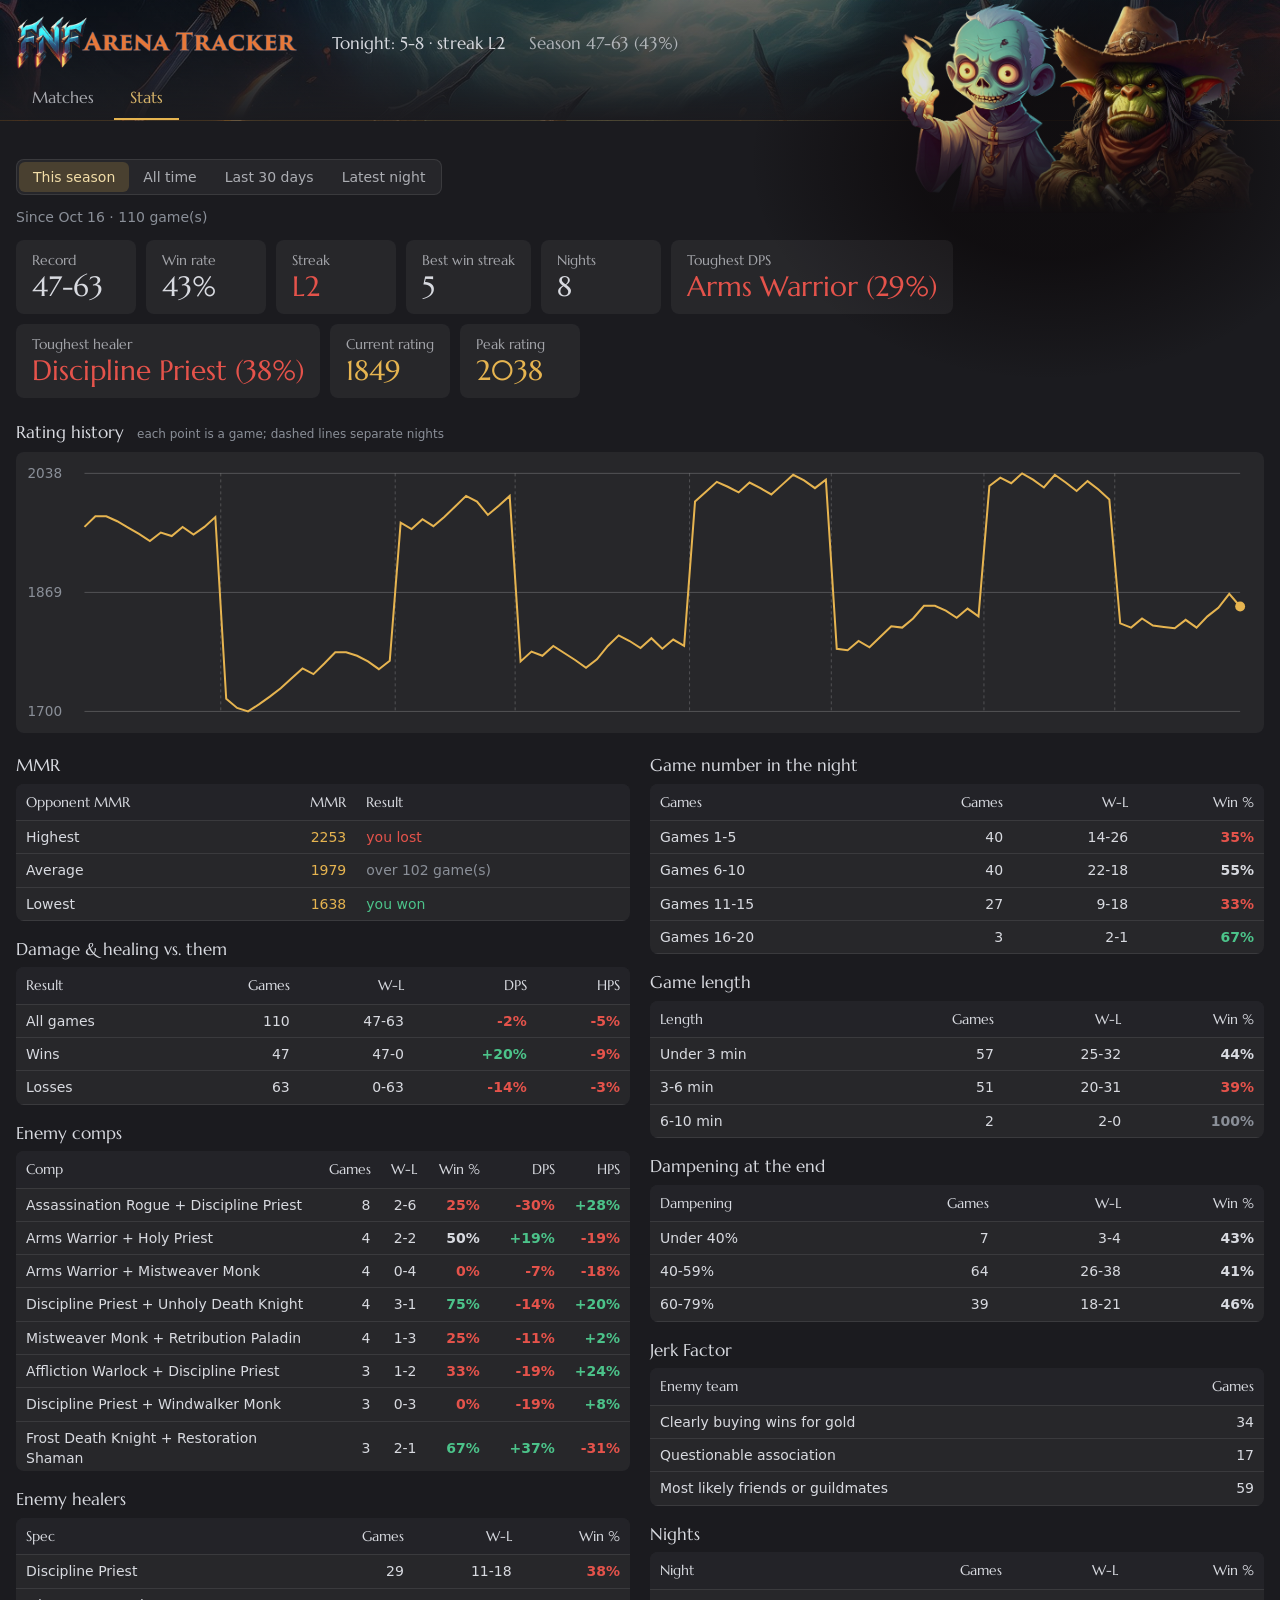
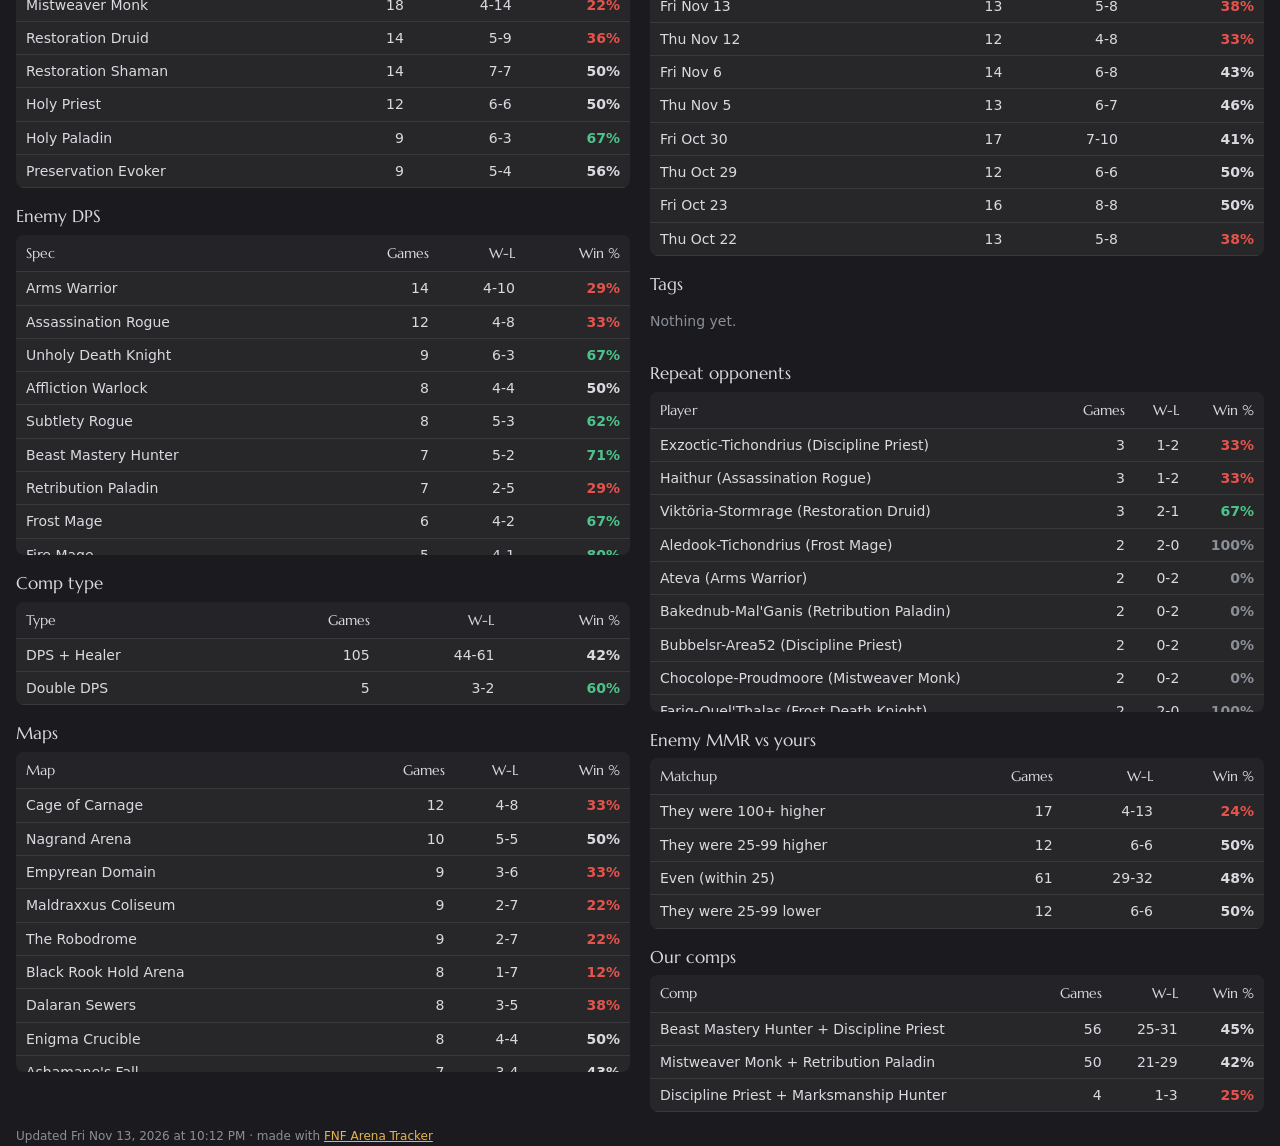
==== stats.html @ 739d0a57 "Update site: 110 games (2026-11-13 22:12)" ====
<!doctype html>
<html lang="en">
<head>
<meta charset="utf-8">
<meta name="viewport" content="width=device-width, initial-scale=1">
<title>Stats · FNF Arena Tracker</title>
<meta name="description" content="2v2 arena games and stats from FNF Arena Tracker.">
<meta name="fnf-version" content="90743a1499">
<link rel="icon" href="favicon.ico">
<link rel="stylesheet" href="site.css?v=836c73fcfd">
</head>
<body class="page-stats">
<header class="banner">
  <div class="wrap banner-row">
    <a class="logo" href="index.html"><img src="assets/logo.png" alt="FNF Arena Tracker"></a>
    <div class="record">
      <span class="session">Tonight: 5-8 &#183; streak L2</span>
      <span class="overall">Season 47-63 (43%)</span>
    </div>
  </div>
  <nav class="wrap tabs"><a href="index.html">Matches</a><a href="stats.html" class="active" aria-current="page">Stats</a></nav>
  <div class="wrap art" aria-hidden="true"><img src="assets/mascots-stats.png" alt="" width="360"></div>
</header>
<main class="wrap">
<div class="toolbar"><div class="filter" role="tablist" aria-label="Which games"><button type="button" role="tab" data-range="season" class="on">This season</button><button type="button" role="tab" data-range="all">All time</button><button type="button" role="tab" data-range="last30">Last 30 days</button><button type="button" role="tab" data-range="night">Latest night</button></div></div>
<section class="range" data-panel="season">
<p class="range-summary">Since Oct 16 · 110 game(s)</p>
<div class="cards"><div class="card"><span>Record</span><strong class="">47-63</strong></div><div class="card"><span>Win rate</span><strong class="">43%</strong></div><div class="card"><span>Streak</span><strong class="loss">L2</strong></div><div class="card"><span>Best win streak</span><strong class="">5</strong></div><div class="card"><span>Nights</span><strong class="">8</strong></div><div class="card" title="4-10 against Arms Warrior over 14 game(s)."><span>Toughest DPS</span><strong class="loss">Arms Warrior (29%)</strong></div><div class="card" title="11-18 against Discipline Priest over 29 game(s)."><span>Toughest healer</span><strong class="loss">Discipline Priest (38%)</strong></div><div class="card"><span>Current rating</span><strong class="accent">1849</strong></div><div class="card"><span>Peak rating</span><strong class="accent">2038</strong></div></div>
<h2>Rating history <small>each point is a game; dashed lines separate nights</small></h2>
<div class="chart"><svg viewBox="0 0 1000 220" role="img" aria-label="Rating over time, from 1962 to 1849"><line class="guide" x1="52" x2="984" y1="14" y2="14"/><text x="6" y="18">2038</text><line class="guide" x1="52" x2="984" y1="110" y2="110"/><text x="6" y="114">1869</text><line class="guide" x1="52" x2="984" y1="206" y2="206"/><text x="6" y="210">1700</text><line class="night" x1="161.91" x2="161.91" y1="14" y2="206"/><line class="night" x1="302.58" x2="302.58" y1="14" y2="206"/><line class="night" x1="399.3" x2="399.3" y1="14" y2="206"/><line class="night" x1="539.98" x2="539.98" y1="14" y2="206"/><line class="night" x1="654.28" x2="654.28" y1="14" y2="206"/><line class="night" x1="777.38" x2="777.38" y1="14" y2="206"/><line class="night" x1="882.89" x2="882.89" y1="14" y2="206"/><polyline class="line" points="52,57.17 60.79,48.65 69.58,48.65 78.38,52.63 87.17,57.74 95.96,62.85 104.75,68.53 113.55,61.72 122.34,64.56 131.13,57.17 139.92,63.42 148.72,57.17 157.51,49.22 166.3,195.78 175.09,203.16 183.89,206 192.68,200.32 201.47,194.07 210.26,187.25 219.06,179.3 227.85,171.35 236.64,175.89 245.43,167.37 254.23,158.28 263.02,158.28 271.81,161.12 280.6,165.67 289.4,171.92 298.19,165.1 306.98,53.76 315.77,58.88 324.57,50.92 333.36,56.6 342.15,49.22 350.94,40.7 359.74,32.18 368.53,36.72 377.32,47.51 386.11,40.13 394.91,32.18 403.7,165.67 412.49,157.72 421.28,161.12 430.08,153.17 438.87,158.85 447.66,164.53 456.45,170.78 465.25,163.96 474.04,153.17 482.83,144.65 491.62,149.2 500.42,154.88 509.21,146.92 518,155.44 526.79,148.06 535.58,153.17 544.38,36.72 553.17,28.77 561.96,20.82 570.75,24.79 579.55,29.34 588.34,21.38 597.13,25.93 605.92,31.04 614.72,23.09 623.51,15.14 632.3,19.68 641.09,25.93 649.89,19.11 658.68,155.44 667.47,156.58 676.26,149.2 685.06,154.31 693.85,145.79 702.64,137.27 711.43,138.4 720.23,131.02 729.02,120.79 737.81,120.79 746.6,124.77 755.4,130.45 764.19,123.07 772.98,129.31 781.77,24.22 790.57,17.41 799.36,21.95 808.15,14 816.94,19.11 825.74,25.36 834.53,15.14 843.32,21.38 852.11,28.2 860.91,20.25 869.7,27.07 878.49,35.02 887.28,134.99 896.08,138.4 904.87,131.02 913.66,136.7 922.45,137.83 931.25,138.97 940.04,132.15 948.83,138.4 957.62,129.31 966.42,122.5 975.21,111.14 984,121.36 "/><circle class="pt" cx="52" cy="57.17" r="6"><title>Thu Oct 22, 8:12 PM: 1962</title></circle><circle class="pt" cx="60.79" cy="48.65" r="6"><title>Thu Oct 22, 8:16 PM: 1977</title></circle><circle class="pt" cx="69.58" cy="48.65" r="6"><title>Thu Oct 22, 8:24 PM: 1977</title></circle><circle class="pt" cx="78.38" cy="52.63" r="6"><title>Thu Oct 22, 8:33 PM: 1970</title></circle><circle class="pt" cx="87.17" cy="57.74" r="6"><title>Thu Oct 22, 8:39 PM: 1961</title></circle><circle class="pt" cx="95.96" cy="62.85" r="6"><title>Thu Oct 22, 8:55 PM: 1952</title></circle><circle class="pt" cx="104.75" cy="68.53" r="6"><title>Thu Oct 22, 9:02 PM: 1942</title></circle><circle class="pt" cx="113.55" cy="61.72" r="6"><title>Thu Oct 22, 9:09 PM: 1954</title></circle><circle class="pt" cx="122.34" cy="64.56" r="6"><title>Thu Oct 22, 9:19 PM: 1949</title></circle><circle class="pt" cx="131.13" cy="57.17" r="6"><title>Thu Oct 22, 9:26 PM: 1962</title></circle><circle class="pt" cx="139.92" cy="63.42" r="6"><title>Thu Oct 22, 9:35 PM: 1951</title></circle><circle class="pt" cx="148.72" cy="57.17" r="6"><title>Thu Oct 22, 9:47 PM: 1962</title></circle><circle class="pt" cx="157.51" cy="49.22" r="6"><title>Thu Oct 22, 9:56 PM: 1976</title></circle><circle class="pt" cx="166.3" cy="195.78" r="6"><title>Fri Oct 23, 8:14 PM: 1718</title></circle><circle class="pt" cx="175.09" cy="203.16" r="6"><title>Fri Oct 23, 8:22 PM: 1705</title></circle><circle class="pt" cx="183.89" cy="206" r="6"><title>Fri Oct 23, 8:29 PM: 1700</title></circle><circle class="pt" cx="192.68" cy="200.32" r="6"><title>Fri Oct 23, 8:36 PM: 1710</title></circle><circle class="pt" cx="201.47" cy="194.07" r="6"><title>Fri Oct 23, 8:41 PM: 1721</title></circle><circle class="pt" cx="210.26" cy="187.25" r="6"><title>Fri Oct 23, 8:45 PM: 1733</title></circle><circle class="pt" cx="219.06" cy="179.3" r="6"><title>Fri Oct 23, 8:56 PM: 1747</title></circle><circle class="pt" cx="227.85" cy="171.35" r="6"><title>Fri Oct 23, 9:02 PM: 1761</title></circle><circle class="pt" cx="236.64" cy="175.89" r="6"><title>Fri Oct 23, 9:09 PM: 1753</title></circle><circle class="pt" cx="245.43" cy="167.37" r="6"><title>Fri Oct 23, 9:15 PM: 1768</title></circle><circle class="pt" cx="254.23" cy="158.28" r="6"><title>Fri Oct 23, 9:20 PM: 1784</title></circle><circle class="pt" cx="263.02" cy="158.28" r="6"><title>Fri Oct 23, 9:32 PM: 1784</title></circle><circle class="pt" cx="271.81" cy="161.12" r="6"><title>Fri Oct 23, 9:40 PM: 1779</title></circle><circle class="pt" cx="280.6" cy="165.67" r="6"><title>Fri Oct 23, 9:47 PM: 1771</title></circle><circle class="pt" cx="289.4" cy="171.92" r="6"><title>Fri Oct 23, 9:51 PM: 1760</title></circle><circle class="pt" cx="298.19" cy="165.1" r="6"><title>Fri Oct 23, 9:57 PM: 1772</title></circle><circle class="pt" cx="306.98" cy="53.76" r="6"><title>Thu Oct 29, 8:23 PM: 1968</title></circle><circle class="pt" cx="315.77" cy="58.88" r="6"><title>Thu Oct 29, 8:31 PM: 1959</title></circle><circle class="pt" cx="324.57" cy="50.92" r="6"><title>Thu Oct 29, 8:36 PM: 1973</title></circle><circle class="pt" cx="333.36" cy="56.6" r="6"><title>Thu Oct 29, 8:42 PM: 1963</title></circle><circle class="pt" cx="342.15" cy="49.22" r="6"><title>Thu Oct 29, 8:47 PM: 1976</title></circle><circle class="pt" cx="350.94" cy="40.7" r="6"><title>Thu Oct 29, 8:55 PM: 1991</title></circle><circle class="pt" cx="359.74" cy="32.18" r="6"><title>Thu Oct 29, 9:03 PM: 2006</title></circle><circle class="pt" cx="368.53" cy="36.72" r="6"><title>Thu Oct 29, 9:14 PM: 1998</title></circle><circle class="pt" cx="377.32" cy="47.51" r="6"><title>Thu Oct 29, 9:31 PM: 1979</title></circle><circle class="pt" cx="386.11" cy="40.13" r="6"><title>Thu Oct 29, 9:38 PM: 1992</title></circle><circle class="pt" cx="394.91" cy="32.18" r="6"><title>Thu Oct 29, 9:49 PM: 2006</title></circle><circle class="pt" cx="403.7" cy="165.67" r="6"><title>Fri Oct 30, 8:12 PM: 1771</title></circle><circle class="pt" cx="412.49" cy="157.72" r="6"><title>Fri Oct 30, 8:16 PM: 1785</title></circle><circle class="pt" cx="421.28" cy="161.12" r="6"><title>Fri Oct 30, 8:21 PM: 1779</title></circle><circle class="pt" cx="430.08" cy="153.17" r="6"><title>Fri Oct 30, 8:24 PM: 1793</title></circle><circle class="pt" cx="438.87" cy="158.85" r="6"><title>Fri Oct 30, 8:31 PM: 1783</title></circle><circle class="pt" cx="447.66" cy="164.53" r="6"><title>Fri Oct 30, 8:36 PM: 1773</title></circle><circle class="pt" cx="456.45" cy="170.78" r="6"><title>Fri Oct 30, 8:43 PM: 1762</title></circle><circle class="pt" cx="465.25" cy="163.96" r="6"><title>Fri Oct 30, 8:52 PM: 1774</title></circle><circle class="pt" cx="474.04" cy="153.17" r="6"><title>Fri Oct 30, 9:03 PM: 1793</title></circle><circle class="pt" cx="482.83" cy="144.65" r="6"><title>Fri Oct 30, 9:10 PM: 1808</title></circle><circle class="pt" cx="491.62" cy="149.2" r="6"><title>Fri Oct 30, 9:19 PM: 1800</title></circle><circle class="pt" cx="500.42" cy="154.88" r="6"><title>Fri Oct 30, 9:26 PM: 1790</title></circle><circle class="pt" cx="509.21" cy="146.92" r="6"><title>Fri Oct 30, 9:31 PM: 1804</title></circle><circle class="pt" cx="518" cy="155.44" r="6"><title>Fri Oct 30, 9:45 PM: 1789</title></circle><circle class="pt" cx="526.79" cy="148.06" r="6"><title>Fri Oct 30, 9:51 PM: 1802</title></circle><circle class="pt" cx="535.58" cy="153.17" r="6"><title>Fri Oct 30, 9:58 PM: 1793</title></circle><circle class="pt" cx="544.38" cy="36.72" r="6"><title>Thu Nov 5, 8:20 PM: 1998</title></circle><circle class="pt" cx="553.17" cy="28.77" r="6"><title>Thu Nov 5, 8:28 PM: 2012</title></circle><circle class="pt" cx="561.96" cy="20.82" r="6"><title>Thu Nov 5, 8:34 PM: 2026</title></circle><circle class="pt" cx="570.75" cy="24.79" r="6"><title>Thu Nov 5, 8:42 PM: 2019</title></circle><circle class="pt" cx="579.55" cy="29.34" r="6"><title>Thu Nov 5, 8:50 PM: 2011</title></circle><circle class="pt" cx="588.34" cy="21.38" r="6"><title>Thu Nov 5, 8:56 PM: 2025</title></circle><circle class="pt" cx="597.13" cy="25.93" r="6"><title>Thu Nov 5, 9:05 PM: 2017</title></circle><circle class="pt" cx="605.92" cy="31.04" r="6"><title>Thu Nov 5, 9:09 PM: 2008</title></circle><circle class="pt" cx="614.72" cy="23.09" r="6"><title>Thu Nov 5, 9:18 PM: 2022</title></circle><circle class="pt" cx="623.51" cy="15.14" r="6"><title>Thu Nov 5, 9:27 PM: 2036</title></circle><circle class="pt" cx="632.3" cy="19.68" r="6"><title>Thu Nov 5, 9:36 PM: 2028</title></circle><circle class="pt" cx="641.09" cy="25.93" r="6"><title>Thu Nov 5, 9:45 PM: 2017</title></circle><circle class="pt" cx="649.89" cy="19.11" r="6"><title>Thu Nov 5, 9:56 PM: 2029</title></circle><circle class="pt" cx="658.68" cy="155.44" r="6"><title>Fri Nov 6, 8:19 PM: 1789</title></circle><circle class="pt" cx="667.47" cy="156.58" r="6"><title>Fri Nov 6, 8:25 PM: 1787</title></circle><circle class="pt" cx="676.26" cy="149.2" r="6"><title>Fri Nov 6, 8:34 PM: 1800</title></circle><circle class="pt" cx="685.06" cy="154.31" r="6"><title>Fri Nov 6, 8:40 PM: 1791</title></circle><circle class="pt" cx="693.85" cy="145.79" r="6"><title>Fri Nov 6, 8:49 PM: 1806</title></circle><circle class="pt" cx="702.64" cy="137.27" r="6"><title>Fri Nov 6, 8:57 PM: 1821</title></circle><circle class="pt" cx="711.43" cy="138.4" r="6"><title>Fri Nov 6, 9:06 PM: 1819</title></circle><circle class="pt" cx="720.23" cy="131.02" r="6"><title>Fri Nov 6, 9:12 PM: 1832</title></circle><circle class="pt" cx="729.02" cy="120.79" r="6"><title>Fri Nov 6, 9:22 PM: 1850</title></circle><circle class="pt" cx="737.81" cy="120.79" r="6"><title>Fri Nov 6, 9:30 PM: 1850</title></circle><circle class="pt" cx="746.6" cy="124.77" r="6"><title>Fri Nov 6, 9:42 PM: 1843</title></circle><circle class="pt" cx="755.4" cy="130.45" r="6"><title>Fri Nov 6, 9:48 PM: 1833</title></circle><circle class="pt" cx="764.19" cy="123.07" r="6"><title>Fri Nov 6, 9:53 PM: 1846</title></circle><circle class="pt" cx="772.98" cy="129.31" r="6"><title>Fri Nov 6, 10:01 PM: 1835</title></circle><circle class="pt" cx="781.77" cy="24.22" r="6"><title>Thu Nov 12, 8:19 PM: 2020</title></circle><circle class="pt" cx="790.57" cy="17.41" r="6"><title>Thu Nov 12, 8:31 PM: 2032</title></circle><circle class="pt" cx="799.36" cy="21.95" r="6"><title>Thu Nov 12, 8:44 PM: 2024</title></circle><circle class="pt" cx="808.15" cy="14" r="6"><title>Thu Nov 12, 8:49 PM: 2038</title></circle><circle class="pt" cx="816.94" cy="19.11" r="6"><title>Thu Nov 12, 9:01 PM: 2029</title></circle><circle class="pt" cx="825.74" cy="25.36" r="6"><title>Thu Nov 12, 9:11 PM: 2018</title></circle><circle class="pt" cx="834.53" cy="15.14" r="6"><title>Thu Nov 12, 9:20 PM: 2036</title></circle><circle class="pt" cx="843.32" cy="21.38" r="6"><title>Thu Nov 12, 9:26 PM: 2025</title></circle><circle class="pt" cx="852.11" cy="28.2" r="6"><title>Thu Nov 12, 9:33 PM: 2013</title></circle><circle class="pt" cx="860.91" cy="20.25" r="6"><title>Thu Nov 12, 9:39 PM: 2027</title></circle><circle class="pt" cx="869.7" cy="27.07" r="6"><title>Thu Nov 12, 9:44 PM: 2015</title></circle><circle class="pt" cx="878.49" cy="35.02" r="6"><title>Thu Nov 12, 9:51 PM: 2001</title></circle><circle class="pt" cx="887.28" cy="134.99" r="6"><title>Fri Nov 13, 8:12 PM: 1825</title></circle><circle class="pt" cx="896.08" cy="138.4" r="6"><title>Fri Nov 13, 8:18 PM: 1819</title></circle><circle class="pt" cx="904.87" cy="131.02" r="6"><title>Fri Nov 13, 8:25 PM: 1832</title></circle><circle class="pt" cx="913.66" cy="136.7" r="6"><title>Fri Nov 13, 8:33 PM: 1822</title></circle><circle class="pt" cx="922.45" cy="137.83" r="6"><title>Fri Nov 13, 8:50 PM: 1820</title></circle><circle class="pt" cx="931.25" cy="138.97" r="6"><title>Fri Nov 13, 8:58 PM: 1818</title></circle><circle class="pt" cx="940.04" cy="132.15" r="6"><title>Fri Nov 13, 9:10 PM: 1830</title></circle><circle class="pt" cx="948.83" cy="138.4" r="6"><title>Fri Nov 13, 9:18 PM: 1819</title></circle><circle class="pt" cx="957.62" cy="129.31" r="6"><title>Fri Nov 13, 9:27 PM: 1835</title></circle><circle class="pt" cx="966.42" cy="122.5" r="6"><title>Fri Nov 13, 9:35 PM: 1847</title></circle><circle class="pt" cx="975.21" cy="111.14" r="6"><title>Fri Nov 13, 9:42 PM: 1867</title></circle><circle class="pt" cx="984" cy="121.36" r="6"><title>Fri Nov 13, 9:59 PM: 1849</title></circle><circle class="last" cx="984" cy="121.36" r="4"/></svg></div>
<div class="tables">
<section class="stat"><h3>MMR</h3><div class="stat-scroll" title="Opponent team MMR from 102 game(s) recorded by the FNF addon."><table class="sortable"><thead><tr><th>Opponent MMR</th><th class="r">MMR</th><th>Result</th></tr></thead><tbody><tr><td>Highest</td><td class="r accent">2253</td><td class="loss">you lost</td></tr><tr><td>Average</td><td class="r accent">1979</td><td class="dim">over 102 game(s)</td></tr><tr><td>Lowest</td><td class="r accent">1638</td><td class="win">you won</td></tr></tbody></table></div></section>
<section class="stat"><h3>Damage &amp; healing vs. them</h3><div class="stat-scroll" title="Your team&#39;s total damage and healing vs. the enemy team&#39;s over these games. -20% DPS = 20% less damage than them. Healing only counts games where both teams brought the same number of healers."><table class="sortable"><thead><tr><th>Result</th><th data-type="num" class="r">Games</th><th data-type="num" class="r">W-L</th><th data-type="num" class="r">DPS</th><th data-type="num" class="r">HPS</th></tr></thead><tbody><tr><td>All games</td><td class="r">110</td><td class="r" data-sort="110">47-63</td><td class="r pct loss" data-sort="-1.61">-2%</td><td class="r pct loss" data-sort="-5.22" title="From 105 of 110 games; the rest had a different number of healers on each side.">-5%</td></tr><tr><td>Wins</td><td class="r">47</td><td class="r" data-sort="47">47-0</td><td class="r pct win" data-sort="19.65">+20%</td><td class="r pct loss" data-sort="-8.82" title="From 44 of 47 games; the rest had a different number of healers on each side.">-9%</td></tr><tr><td>Losses</td><td class="r">63</td><td class="r" data-sort="63">0-63</td><td class="r pct loss" data-sort="-14.3">-14%</td><td class="r pct loss" data-sort="-2.61" title="From 61 of 63 games; the rest had a different number of healers on each side.">-3%</td></tr></tbody></table></div></section>
<section class="stat"><h3>Enemy comps</h3><div class="stat-scroll" title="DPS / HPS: your team&#39;s total damage and healing vs. the enemy team&#39;s, from games recorded by the addon. -20% DPS = 20% less damage than them. Healing only counts games where both teams brought the same number of healers."><table class="sortable"><thead><tr><th>Comp</th><th data-type="num" class="r">Games</th><th data-type="num" class="r">W-L</th><th data-type="num" class="r">Win %</th><th data-type="num" class="r">DPS</th><th data-type="num" class="r">HPS</th></tr></thead><tbody><tr><td>Assassination Rogue + Discipline Priest</td><td class="r">8</td><td class="r" data-sort="8">2-6</td><td class="r pct loss" data-sort="0.25">25%</td><td class="r pct loss" data-sort="-29.65">-30%</td><td class="r pct win" data-sort="28.27">+28%</td></tr><tr><td>Arms Warrior + Holy Priest</td><td class="r">4</td><td class="r" data-sort="4">2-2</td><td class="r pct " data-sort="0.5">50%</td><td class="r pct win" data-sort="19.44">+19%</td><td class="r pct loss" data-sort="-19.06">-19%</td></tr><tr><td>Arms Warrior + Mistweaver Monk</td><td class="r">4</td><td class="r" data-sort="4">0-4</td><td class="r pct loss" data-sort="0">0%</td><td class="r pct loss" data-sort="-7.45">-7%</td><td class="r pct loss" data-sort="-17.52">-18%</td></tr><tr><td>Discipline Priest + Unholy Death Knight</td><td class="r">4</td><td class="r" data-sort="4">3-1</td><td class="r pct win" data-sort="0.75">75%</td><td class="r pct loss" data-sort="-14.07">-14%</td><td class="r pct win" data-sort="20.24">+20%</td></tr><tr><td>Mistweaver Monk + Retribution Paladin</td><td class="r">4</td><td class="r" data-sort="4">1-3</td><td class="r pct loss" data-sort="0.25">25%</td><td class="r pct loss" data-sort="-10.91">-11%</td><td class="r pct win" data-sort="2.21">+2%</td></tr><tr><td>Affliction Warlock + Discipline Priest</td><td class="r">3</td><td class="r" data-sort="3">1-2</td><td class="r pct loss" data-sort="0.33">33%</td><td class="r pct loss" data-sort="-19.42">-19%</td><td class="r pct win" data-sort="24.22">+24%</td></tr><tr><td>Discipline Priest + Windwalker Monk</td><td class="r">3</td><td class="r" data-sort="3">0-3</td><td class="r pct loss" data-sort="0">0%</td><td class="r pct loss" data-sort="-18.95">-19%</td><td class="r pct win" data-sort="8.18">+8%</td></tr><tr><td>Frost Death Knight + Restoration Shaman</td><td class="r">3</td><td class="r" data-sort="3">2-1</td><td class="r pct win" data-sort="0.67">67%</td><td class="r pct win" data-sort="37.05">+37%</td><td class="r pct loss" data-sort="-31.43">-31%</td></tr><tr><td>Havoc Demon Hunter + Restoration Druid</td><td class="r">3</td><td class="r" data-sort="3">0-3</td><td class="r pct loss" data-sort="0">0%</td><td class="r pct win" data-sort="11.1">+11%</td><td class="r pct loss" data-sort="-20.58">-21%</td></tr><tr><td>Affliction Warlock + Restoration Druid</td><td class="r">2</td><td class="r" data-sort="2">1-1</td><td class="r pct dim" data-sort="0.5">50%</td><td class="r pct win" data-sort="12.36">+12%</td><td class="r pct loss" data-sort="-11.9">-12%</td></tr><tr><td>Arms Warrior + Discipline Priest</td><td class="r">2</td><td class="r" data-sort="2">0-2</td><td class="r pct dim" data-sort="0">0%</td><td class="r pct loss" data-sort="-32.7">-33%</td><td class="r pct win" data-sort="23.12">+23%</td></tr><tr><td>Assassination Rogue + Restoration Shaman</td><td class="r">2</td><td class="r" data-sort="2">1-1</td><td class="r pct dim" data-sort="0.5">50%</td><td class="r pct win" data-sort="24.72">+25%</td><td class="r pct loss" data-sort="-14.61">-15%</td></tr><tr><td>Beast Mastery Hunter + Discipline Priest</td><td class="r">2</td><td class="r" data-sort="2">2-0</td><td class="r pct dim" data-sort="1">100%</td><td class="r pct win" data-sort="55.76">+56%</td><td class="r pct loss" data-sort="-5.49">-5%</td></tr><tr><td>Beast Mastery Hunter + Restoration Druid</td><td class="r">2</td><td class="r" data-sort="2">1-1</td><td class="r pct dim" data-sort="0.5">50%</td><td class="r pct win" data-sort="3.99">+4%</td><td class="r pct loss" data-sort="-10.61">-11%</td></tr><tr><td>Discipline Priest + Fire Mage</td><td class="r">2</td><td class="r" data-sort="2">1-1</td><td class="r pct dim" data-sort="0.5">50%</td><td class="r pct win" data-sort="5.93">+6%</td><td class="r pct loss" data-sort="-12.65">-13%</td></tr><tr><td>Discipline Priest + Marksmanship Hunter</td><td class="r">2</td><td class="r" data-sort="2">1-1</td><td class="r pct dim" data-sort="0.5">50%</td><td class="r pct loss" data-sort="-30.28">-30%</td><td class="r pct win" data-sort="38.15">+38%</td></tr><tr><td>Discipline Priest + Subtlety Rogue</td><td class="r">2</td><td class="r" data-sort="2">1-1</td><td class="r pct dim" data-sort="0.5">50%</td><td class="r pct win" data-sort="0.53">+1%</td><td class="r pct loss" data-sort="-11.22">-11%</td></tr><tr><td>Frost Mage + Holy Paladin</td><td class="r">2</td><td class="r" data-sort="2">2-0</td><td class="r pct dim" data-sort="1">100%</td><td class="r pct win" data-sort="5.05">+5%</td><td class="r pct loss" data-sort="-12.45">-12%</td></tr><tr><td>Frost Mage + Mistweaver Monk</td><td class="r">2</td><td class="r" data-sort="2">1-1</td><td class="r pct dim" data-sort="0.5">50%</td><td class="r pct win" data-sort="2.79">+3%</td><td class="r pct loss" data-sort="-3.81">-4%</td></tr><tr><td>Fury Warrior + Mistweaver Monk</td><td class="r">2</td><td class="r" data-sort="2">0-2</td><td class="r pct dim" data-sort="0">0%</td><td class="r pct loss" data-sort="-33.51">-34%</td><td class="r pct win" data-sort="30.33">+30%</td></tr><tr><td>Holy Paladin + Unholy Death Knight</td><td class="r">2</td><td class="r" data-sort="2">1-1</td><td class="r pct dim" data-sort="0.5">50%</td><td class="r pct win" data-sort="17.56">+18%</td><td class="r pct loss" data-sort="-28.68">-29%</td></tr><tr><td>Restoration Shaman + Retribution Paladin</td><td class="r">2</td><td class="r" data-sort="2">1-1</td><td class="r pct dim" data-sort="0.5">50%</td><td class="r pct loss" data-sort="-6.15">-6%</td><td class="r pct win" data-sort="7.51">+8%</td></tr><tr><td>Restoration Shaman + Subtlety Rogue</td><td class="r">2</td><td class="r" data-sort="2">0-2</td><td class="r pct dim" data-sort="0">0%</td><td class="r pct win" data-sort="15.39">+15%</td><td class="r pct loss" data-sort="-25.61">-26%</td></tr><tr><td>Affliction Warlock + Enhancement Shaman</td><td class="r">1</td><td class="r" data-sort="1">0-1</td><td class="r pct dim" data-sort="0">0%</td><td class="r pct loss" data-sort="-59.9">-60%</td><td class="r pct dim" data-sort="" title="No like-for-like games: every game had a different number of healers on each side.">—</td></tr><tr><td>Affliction Warlock + Holy Priest</td><td class="r">1</td><td class="r" data-sort="1">1-0</td><td class="r pct dim" data-sort="1">100%</td><td class="r pct loss" data-sort="-19.54">-20%</td><td class="r pct win" data-sort="37.97">+38%</td></tr><tr><td>Affliction Warlock + Preservation Evoker</td><td class="r">1</td><td class="r" data-sort="1">1-0</td><td class="r pct dim" data-sort="1">100%</td><td class="r pct win" data-sort="40.86">+41%</td><td class="r pct win" data-sort="44.46">+44%</td></tr><tr><td>Arcane Mage + Balance Druid</td><td class="r">1</td><td class="r" data-sort="1">0-1</td><td class="r pct dim" data-sort="0">0%</td><td class="r pct loss" data-sort="-44.09">-44%</td><td class="r pct dim" data-sort="" title="No like-for-like games: every game had a different number of healers on each side.">—</td></tr><tr><td>Arcane Mage + Holy Paladin</td><td class="r">1</td><td class="r" data-sort="1">1-0</td><td class="r pct dim" data-sort="1">100%</td><td class="r pct win" data-sort="31.95">+32%</td><td class="r pct loss" data-sort="-23.35">-23%</td></tr><tr><td>Arms Warrior + Holy Paladin</td><td class="r">1</td><td class="r" data-sort="1">1-0</td><td class="r pct dim" data-sort="1">100%</td><td class="r pct win" data-sort="88.17">+88%</td><td class="r pct loss" data-sort="-32.87">-33%</td></tr><tr><td>Arms Warrior + Preservation Evoker</td><td class="r">1</td><td class="r" data-sort="1">0-1</td><td class="r pct dim" data-sort="0">0%</td><td class="r pct loss" data-sort="-8.1">-8%</td><td class="r pct loss" data-sort="-5.73">-6%</td></tr><tr><td>Arms Warrior + Restoration Druid</td><td class="r">1</td><td class="r" data-sort="1">0-1</td><td class="r pct dim" data-sort="0">0%</td><td class="r pct win" data-sort="4.07">+4%</td><td class="r pct loss" data-sort="-19.84">-20%</td></tr><tr><td>Arms Warrior + Restoration Shaman</td><td class="r">1</td><td class="r" data-sort="1">1-0</td><td class="r pct dim" data-sort="1">100%</td><td class="r pct win" data-sort="21.79">+22%</td><td class="r pct loss" data-sort="-10.62">-11%</td></tr><tr><td>Assassination Rogue + Mistweaver Monk</td><td class="r">1</td><td class="r" data-sort="1">1-0</td><td class="r pct dim" data-sort="1">100%</td><td class="r pct win" data-sort="84.13">+84%</td><td class="r pct loss" data-sort="-33.71">-34%</td></tr><tr><td>Assassination Rogue + Restoration Druid</td><td class="r">1</td><td class="r" data-sort="1">0-1</td><td class="r pct dim" data-sort="0">0%</td><td class="r pct loss" data-sort="-42.23">-42%</td><td class="r pct win" data-sort="58.21">+58%</td></tr><tr><td>Augmentation Evoker + Holy Priest</td><td class="r">1</td><td class="r" data-sort="1">0-1</td><td class="r pct dim" data-sort="0">0%</td><td class="r pct win" data-sort="32.34">+32%</td><td class="r pct loss" data-sort="-35.5">-35%</td></tr><tr><td>Balance Druid + Restoration Shaman</td><td class="r">1</td><td class="r" data-sort="1">1-0</td><td class="r pct dim" data-sort="1">100%</td><td class="r pct win" data-sort="75.76">+76%</td><td class="r pct loss" data-sort="-30.4">-30%</td></tr><tr><td>Beast Mastery Hunter + Holy Priest</td><td class="r">1</td><td class="r" data-sort="1">1-0</td><td class="r pct dim" data-sort="1">100%</td><td class="r pct win" data-sort="38.27">+38%</td><td class="r pct loss" data-sort="-23.78">-24%</td></tr><tr><td>Beast Mastery Hunter + Preservation Evoker</td><td class="r">1</td><td class="r" data-sort="1">1-0</td><td class="r pct dim" data-sort="1">100%</td><td class="r pct win" data-sort="130.87">+131%</td><td class="r pct loss" data-sort="-33.47">-33%</td></tr><tr><td>Beast Mastery Hunter + Restoration Shaman</td><td class="r">1</td><td class="r" data-sort="1">0-1</td><td class="r pct dim" data-sort="0">0%</td><td class="r pct win" data-sort="2.97">+3%</td><td class="r pct loss" data-sort="-14.11">-14%</td></tr><tr><td>Destruction Warlock + Holy Paladin</td><td class="r">1</td><td class="r" data-sort="1">0-1</td><td class="r pct dim" data-sort="0">0%</td><td class="r pct loss" data-sort="-13.45">-13%</td><td class="r pct win" data-sort="2.65">+3%</td></tr><tr><td>Destruction Warlock + Mistweaver Monk</td><td class="r">1</td><td class="r" data-sort="1">0-1</td><td class="r pct dim" data-sort="0">0%</td><td class="r pct loss" data-sort="-55.43">-55%</td><td class="r pct win" data-sort="51.75">+52%</td></tr><tr><td>Devourer Demon Hunter + Discipline Priest</td><td class="r">1</td><td class="r" data-sort="1">0-1</td><td class="r pct dim" data-sort="0">0%</td><td class="r pct loss" data-sort="-35.25">-35%</td><td class="r pct loss" data-sort="-1.5">-1%</td></tr><tr><td>Devourer Demon Hunter + Holy Priest</td><td class="r">1</td><td class="r" data-sort="1">0-1</td><td class="r pct dim" data-sort="0">0%</td><td class="r pct loss" data-sort="-3.43">-3%</td><td class="r pct loss" data-sort="-6.24">-6%</td></tr><tr><td>Devourer Demon Hunter + Mistweaver Monk</td><td class="r">1</td><td class="r" data-sort="1">1-0</td><td class="r pct dim" data-sort="1">100%</td><td class="r pct loss" data-sort="-6.6">-7%</td><td class="r pct win" data-sort="34.93">+35%</td></tr><tr><td>Elemental Shaman + Mistweaver Monk</td><td class="r">1</td><td class="r" data-sort="1">0-1</td><td class="r pct dim" data-sort="0">0%</td><td class="r pct loss" data-sort="-4.87">-5%</td><td class="r pct loss" data-sort="-22.01">-22%</td></tr><tr><td>Elemental Shaman + Preservation Evoker</td><td class="r">1</td><td class="r" data-sort="1">0-1</td><td class="r pct dim" data-sort="0">0%</td><td class="r pct loss" data-sort="-28.18">-28%</td><td class="r pct win" data-sort="20.47">+20%</td></tr><tr><td>Fire Mage + Restoration Druid</td><td class="r">1</td><td class="r" data-sort="1">1-0</td><td class="r pct dim" data-sort="1">100%</td><td class="r pct win" data-sort="96.47">+96%</td><td class="r pct loss" data-sort="-28.67">-29%</td></tr><tr><td>Fire Mage + Restoration Shaman</td><td class="r">1</td><td class="r" data-sort="1">1-0</td><td class="r pct dim" data-sort="1">100%</td><td class="r pct win" data-sort="109.12">+109%</td><td class="r pct loss" data-sort="-46.7">-47%</td></tr><tr><td>Fire Mage + Subtlety Rogue</td><td class="r">1</td><td class="r" data-sort="1">1-0</td><td class="r pct dim" data-sort="1">100%</td><td class="r pct loss" data-sort="-46.04">-46%</td><td class="r pct dim" data-sort="" title="No like-for-like games: every game had a different number of healers on each side.">—</td></tr><tr><td>Frost Death Knight + Restoration Druid</td><td class="r">1</td><td class="r" data-sort="1">0-1</td><td class="r pct dim" data-sort="0">0%</td><td class="r pct win" data-sort="5.75">+6%</td><td class="r pct loss" data-sort="-18.67">-19%</td></tr><tr><td>Frost Mage + Holy Priest</td><td class="r">1</td><td class="r" data-sort="1">1-0</td><td class="r pct dim" data-sort="1">100%</td><td class="r pct win" data-sort="37.32">+37%</td><td class="r pct loss" data-sort="-23.53">-24%</td></tr><tr><td>Frost Mage + Restoration Druid</td><td class="r">1</td><td class="r" data-sort="1">0-1</td><td class="r pct dim" data-sort="0">0%</td><td class="r pct loss" data-sort="-5.5">-6%</td><td class="r pct loss" data-sort="-1.18">-1%</td></tr><tr><td>Fury Warrior + Restoration Shaman</td><td class="r">1</td><td class="r" data-sort="1">0-1</td><td class="r pct dim" data-sort="0">0%</td><td class="r pct loss" data-sort="-40.86">-41%</td><td class="r pct win" data-sort="29.96">+30%</td></tr><tr><td>Havoc Demon Hunter + Holy Paladin</td><td class="r">1</td><td class="r" data-sort="1">1-0</td><td class="r pct dim" data-sort="1">100%</td><td class="r pct win" data-sort="35.53">+36%</td><td class="r pct loss" data-sort="-21.06">-21%</td></tr><tr><td>Havoc Demon Hunter + Mistweaver Monk</td><td class="r">1</td><td class="r" data-sort="1">0-1</td><td class="r pct dim" data-sort="0">0%</td><td class="r pct win" data-sort="12.28">+12%</td><td class="r pct loss" data-sort="-26.2">-26%</td></tr><tr><td>Holy Paladin + Windwalker Monk</td><td class="r">1</td><td class="r" data-sort="1">0-1</td><td class="r pct dim" data-sort="0">0%</td><td class="r pct loss" data-sort="-26.86">-27%</td><td class="r pct win" data-sort="17.89">+18%</td></tr><tr><td>Holy Priest + Marksmanship Hunter</td><td class="r">1</td><td class="r" data-sort="1">0-1</td><td class="r pct dim" data-sort="0">0%</td><td class="r pct loss" data-sort="-2.65">-3%</td><td class="r pct loss" data-sort="-14.5">-15%</td></tr><tr><td>Holy Priest + Survival Hunter</td><td class="r">1</td><td class="r" data-sort="1">0-1</td><td class="r pct dim" data-sort="0">0%</td><td class="r pct win" data-sort="29.12">+29%</td><td class="r pct loss" data-sort="-39.25">-39%</td></tr><tr><td>Holy Priest + Unholy Death Knight</td><td class="r">1</td><td class="r" data-sort="1">1-0</td><td class="r pct dim" data-sort="1">100%</td><td class="r pct loss" data-sort="-3.83">-4%</td><td class="r pct win" data-sort="18.85">+19%</td></tr><tr><td>Marksmanship Hunter + Preservation Evoker</td><td class="r">1</td><td class="r" data-sort="1">1-0</td><td class="r pct dim" data-sort="1">100%</td><td class="r pct win" data-sort="18.07">+18%</td><td class="r pct win" data-sort="18.05">+18%</td></tr><tr><td>Marksmanship Hunter + Restoration Druid</td><td class="r">1</td><td class="r" data-sort="1">1-0</td><td class="r pct dim" data-sort="1">100%</td><td class="r pct win" data-sort="15.73">+16%</td><td class="r pct win" data-sort="17.1">+17%</td></tr><tr><td>Mistweaver Monk + Survival Hunter</td><td class="r">1</td><td class="r" data-sort="1">0-1</td><td class="r pct dim" data-sort="0">0%</td><td class="r pct loss" data-sort="-19.47">-19%</td><td class="r pct loss" data-sort="-6.73">-7%</td></tr><tr><td>Preservation Evoker + Retribution Paladin</td><td class="r">1</td><td class="r" data-sort="1">0-1</td><td class="r pct dim" data-sort="0">0%</td><td class="r pct win" data-sort="31.43">+31%</td><td class="r pct loss" data-sort="-30.93">-31%</td></tr><tr><td>Preservation Evoker + Shadow Priest</td><td class="r">1</td><td class="r" data-sort="1">1-0</td><td class="r pct dim" data-sort="1">100%</td><td class="r pct loss" data-sort="-2.85">-3%</td><td class="r pct loss" data-sort="-11.53">-12%</td></tr><tr><td>Preservation Evoker + Subtlety Rogue</td><td class="r">1</td><td class="r" data-sort="1">1-0</td><td class="r pct dim" data-sort="1">100%</td><td class="r pct win" data-sort="54.56">+55%</td><td class="r pct loss" data-sort="-34.73">-35%</td></tr><tr><td>Preservation Evoker + Unholy Death Knight</td><td class="r">1</td><td class="r" data-sort="1">0-1</td><td class="r pct dim" data-sort="0">0%</td><td class="r pct loss" data-sort="-7.63">-8%</td><td class="r pct loss" data-sort="-5.78">-6%</td></tr><tr><td>Restoration Druid + Unholy Death Knight</td><td class="r">1</td><td class="r" data-sort="1">1-0</td><td class="r pct dim" data-sort="1">100%</td><td class="r pct win" data-sort="15.49">+15%</td><td class="r pct win" data-sort="20.1">+20%</td></tr><tr><td>Shadow Priest + Subtlety Rogue</td><td class="r">1</td><td class="r" data-sort="1">1-0</td><td class="r pct dim" data-sort="1">100%</td><td class="r pct loss" data-sort="-33.04">-33%</td><td class="r pct dim" data-sort="" title="No like-for-like games: every game had a different number of healers on each side.">—</td></tr><tr><td>Subtlety Rogue + Subtlety Rogue</td><td class="r">1</td><td class="r" data-sort="1">1-0</td><td class="r pct dim" data-sort="1">100%</td><td class="r pct win" data-sort="33.01">+33%</td><td class="r pct dim" data-sort="" title="No like-for-like games: every game had a different number of healers on each side.">—</td></tr></tbody></table></div></section>
<section class="stat"><h3>Enemy healers</h3><div class="stat-scroll"><table class="sortable"><thead><tr><th>Spec</th><th data-type="num" class="r">Games</th><th data-type="num" class="r">W-L</th><th data-type="num" class="r">Win %</th></tr></thead><tbody><tr><td>Discipline Priest</td><td class="r">29</td><td class="r" data-sort="29">11-18</td><td class="r pct loss" data-sort="0.38">38%</td></tr><tr><td>Mistweaver Monk</td><td class="r">18</td><td class="r" data-sort="18">4-14</td><td class="r pct loss" data-sort="0.22">22%</td></tr><tr><td>Restoration Druid</td><td class="r">14</td><td class="r" data-sort="14">5-9</td><td class="r pct loss" data-sort="0.36">36%</td></tr><tr><td>Restoration Shaman</td><td class="r">14</td><td class="r" data-sort="14">7-7</td><td class="r pct " data-sort="0.5">50%</td></tr><tr><td>Holy Priest</td><td class="r">12</td><td class="r" data-sort="12">6-6</td><td class="r pct " data-sort="0.5">50%</td></tr><tr><td>Holy Paladin</td><td class="r">9</td><td class="r" data-sort="9">6-3</td><td class="r pct win" data-sort="0.67">67%</td></tr><tr><td>Preservation Evoker</td><td class="r">9</td><td class="r" data-sort="9">5-4</td><td class="r pct " data-sort="0.56">56%</td></tr></tbody></table></div></section>
<section class="stat"><h3>Enemy DPS</h3><div class="stat-scroll"><table class="sortable"><thead><tr><th>Spec</th><th data-type="num" class="r">Games</th><th data-type="num" class="r">W-L</th><th data-type="num" class="r">Win %</th></tr></thead><tbody><tr><td>Arms Warrior</td><td class="r">14</td><td class="r" data-sort="14">4-10</td><td class="r pct loss" data-sort="0.29">29%</td></tr><tr><td>Assassination Rogue</td><td class="r">12</td><td class="r" data-sort="12">4-8</td><td class="r pct loss" data-sort="0.33">33%</td></tr><tr><td>Unholy Death Knight</td><td class="r">9</td><td class="r" data-sort="9">6-3</td><td class="r pct win" data-sort="0.67">67%</td></tr><tr><td>Affliction Warlock</td><td class="r">8</td><td class="r" data-sort="8">4-4</td><td class="r pct " data-sort="0.5">50%</td></tr><tr><td>Subtlety Rogue</td><td class="r">8</td><td class="r" data-sort="8">5-3</td><td class="r pct win" data-sort="0.63">62%</td></tr><tr><td>Beast Mastery Hunter</td><td class="r">7</td><td class="r" data-sort="7">5-2</td><td class="r pct win" data-sort="0.71">71%</td></tr><tr><td>Retribution Paladin</td><td class="r">7</td><td class="r" data-sort="7">2-5</td><td class="r pct loss" data-sort="0.29">29%</td></tr><tr><td>Frost Mage</td><td class="r">6</td><td class="r" data-sort="6">4-2</td><td class="r pct win" data-sort="0.67">67%</td></tr><tr><td>Fire Mage</td><td class="r">5</td><td class="r" data-sort="5">4-1</td><td class="r pct win" data-sort="0.8">80%</td></tr><tr><td>Havoc Demon Hunter</td><td class="r">5</td><td class="r" data-sort="5">1-4</td><td class="r pct loss" data-sort="0.2">20%</td></tr><tr><td>Marksmanship Hunter</td><td class="r">5</td><td class="r" data-sort="5">3-2</td><td class="r pct win" data-sort="0.6">60%</td></tr><tr><td>Frost Death Knight</td><td class="r">4</td><td class="r" data-sort="4">2-2</td><td class="r pct " data-sort="0.5">50%</td></tr><tr><td>Windwalker Monk</td><td class="r">4</td><td class="r" data-sort="4">0-4</td><td class="r pct loss" data-sort="0">0%</td></tr><tr><td>Devourer Demon Hunter</td><td class="r">3</td><td class="r" data-sort="3">1-2</td><td class="r pct loss" data-sort="0.33">33%</td></tr><tr><td>Fury Warrior</td><td class="r">3</td><td class="r" data-sort="3">0-3</td><td class="r pct loss" data-sort="0">0%</td></tr><tr><td>Arcane Mage</td><td class="r">2</td><td class="r" data-sort="2">1-1</td><td class="r pct dim" data-sort="0.5">50%</td></tr><tr><td>Balance Druid</td><td class="r">2</td><td class="r" data-sort="2">1-1</td><td class="r pct dim" data-sort="0.5">50%</td></tr><tr><td>Destruction Warlock</td><td class="r">2</td><td class="r" data-sort="2">0-2</td><td class="r pct dim" data-sort="0">0%</td></tr><tr><td>Elemental Shaman</td><td class="r">2</td><td class="r" data-sort="2">0-2</td><td class="r pct dim" data-sort="0">0%</td></tr><tr><td>Shadow Priest</td><td class="r">2</td><td class="r" data-sort="2">2-0</td><td class="r pct dim" data-sort="1">100%</td></tr><tr><td>Survival Hunter</td><td class="r">2</td><td class="r" data-sort="2">0-2</td><td class="r pct dim" data-sort="0">0%</td></tr><tr><td>Augmentation Evoker</td><td class="r">1</td><td class="r" data-sort="1">0-1</td><td class="r pct dim" data-sort="0">0%</td></tr><tr><td>Enhancement Shaman</td><td class="r">1</td><td class="r" data-sort="1">0-1</td><td class="r pct dim" data-sort="0">0%</td></tr></tbody></table></div></section>
<section class="stat"><h3>Comp type</h3><div class="stat-scroll"><table class="sortable"><thead><tr><th>Type</th><th data-type="num" class="r">Games</th><th data-type="num" class="r">W-L</th><th data-type="num" class="r">Win %</th></tr></thead><tbody><tr><td>DPS + Healer</td><td class="r">105</td><td class="r" data-sort="105">44-61</td><td class="r pct " data-sort="0.42">42%</td></tr><tr><td>Double DPS</td><td class="r">5</td><td class="r" data-sort="5">3-2</td><td class="r pct win" data-sort="0.6">60%</td></tr></tbody></table></div></section>
<section class="stat"><h3>Maps</h3><div class="stat-scroll"><table class="sortable"><thead><tr><th>Map</th><th data-type="num" class="r">Games</th><th data-type="num" class="r">W-L</th><th data-type="num" class="r">Win %</th></tr></thead><tbody><tr><td>Cage of Carnage</td><td class="r">12</td><td class="r" data-sort="12">4-8</td><td class="r pct loss" data-sort="0.33">33%</td></tr><tr><td>Nagrand Arena</td><td class="r">10</td><td class="r" data-sort="10">5-5</td><td class="r pct " data-sort="0.5">50%</td></tr><tr><td>Empyrean Domain</td><td class="r">9</td><td class="r" data-sort="9">3-6</td><td class="r pct loss" data-sort="0.33">33%</td></tr><tr><td>Maldraxxus Coliseum</td><td class="r">9</td><td class="r" data-sort="9">2-7</td><td class="r pct loss" data-sort="0.22">22%</td></tr><tr><td>The Robodrome</td><td class="r">9</td><td class="r" data-sort="9">2-7</td><td class="r pct loss" data-sort="0.22">22%</td></tr><tr><td>Black Rook Hold Arena</td><td class="r">8</td><td class="r" data-sort="8">1-7</td><td class="r pct loss" data-sort="0.13">12%</td></tr><tr><td>Dalaran Sewers</td><td class="r">8</td><td class="r" data-sort="8">3-5</td><td class="r pct loss" data-sort="0.38">38%</td></tr><tr><td>Enigma Crucible</td><td class="r">8</td><td class="r" data-sort="8">4-4</td><td class="r pct " data-sort="0.5">50%</td></tr><tr><td>Ashamane&#39;s Fall</td><td class="r">7</td><td class="r" data-sort="7">3-4</td><td class="r pct " data-sort="0.43">43%</td></tr><tr><td>Ruins of Lordaeron</td><td class="r">7</td><td class="r" data-sort="7">5-2</td><td class="r pct win" data-sort="0.71">71%</td></tr><tr><td>Nokhudon Proving Grounds</td><td class="r">6</td><td class="r" data-sort="6">3-3</td><td class="r pct " data-sort="0.5">50%</td></tr><tr><td>Tol&#39;Viron Arena</td><td class="r">5</td><td class="r" data-sort="5">4-1</td><td class="r pct win" data-sort="0.8">80%</td></tr><tr><td>Hook Point</td><td class="r">4</td><td class="r" data-sort="4">4-0</td><td class="r pct win" data-sort="1">100%</td></tr><tr><td>Mugambala</td><td class="r">4</td><td class="r" data-sort="4">2-2</td><td class="r pct " data-sort="0.5">50%</td></tr><tr><td>The Tiger&#39;s Peak</td><td class="r">4</td><td class="r" data-sort="4">2-2</td><td class="r pct " data-sort="0.5">50%</td></tr></tbody></table></div></section>
<section class="stat"><h3>Game number in the night</h3><div class="stat-scroll"><table class="sortable"><thead><tr><th>Games</th><th data-type="num" class="r">Games</th><th data-type="num" class="r">W-L</th><th data-type="num" class="r">Win %</th></tr></thead><tbody><tr><td>Games 1-5</td><td class="r">40</td><td class="r" data-sort="40">14-26</td><td class="r pct loss" data-sort="0.35">35%</td></tr><tr><td>Games 6-10</td><td class="r">40</td><td class="r" data-sort="40">22-18</td><td class="r pct " data-sort="0.55">55%</td></tr><tr><td>Games 11-15</td><td class="r">27</td><td class="r" data-sort="27">9-18</td><td class="r pct loss" data-sort="0.33">33%</td></tr><tr><td>Games 16-20</td><td class="r">3</td><td class="r" data-sort="3">2-1</td><td class="r pct win" data-sort="0.67">67%</td></tr></tbody></table></div></section>
<section class="stat"><h3>Game length</h3><div class="stat-scroll"><table class="sortable"><thead><tr><th>Length</th><th data-type="num" class="r">Games</th><th data-type="num" class="r">W-L</th><th data-type="num" class="r">Win %</th></tr></thead><tbody><tr><td>Under 3 min</td><td class="r">57</td><td class="r" data-sort="57">25-32</td><td class="r pct " data-sort="0.44">44%</td></tr><tr><td>3-6 min</td><td class="r">51</td><td class="r" data-sort="51">20-31</td><td class="r pct loss" data-sort="0.39">39%</td></tr><tr><td>6-10 min</td><td class="r">2</td><td class="r" data-sort="2">2-0</td><td class="r pct dim" data-sort="1">100%</td></tr></tbody></table></div></section>
<section class="stat"><h3>Dampening at the end</h3><div class="stat-scroll" title="~ = estimated from game length and healers: starts at 20% per healer in the match, +1% every 10 seconds. Otherwise read by the FNF addon when the match ended (it usually only gets a reading on losses)."><table class="sortable"><thead><tr><th>Dampening</th><th data-type="num" class="r">Games</th><th data-type="num" class="r">W-L</th><th data-type="num" class="r">Win %</th></tr></thead><tbody><tr><td>Under 40%</td><td class="r">7</td><td class="r" data-sort="7">3-4</td><td class="r pct " data-sort="0.43">43%</td></tr><tr><td>40-59%</td><td class="r">64</td><td class="r" data-sort="64">26-38</td><td class="r pct " data-sort="0.41">41%</td></tr><tr><td>60-79%</td><td class="r">39</td><td class="r" data-sort="39">18-21</td><td class="r pct " data-sort="0.46">46%</td></tr></tbody></table></div></section>
<section class="stat"><h3>Jerk Factor</h3><div class="stat-scroll" title="Rating gap between the two enemies (their personal ratings, not MMR). 500+ apart: &quot;Clearly buying wins for gold&quot;. 201-499: &quot;Questionable association&quot;. 0-200: &quot;Most likely friends or guildmates&quot;."><table class="sortable"><thead><tr><th>Enemy team</th><th data-type="num" class="r">Games</th></tr></thead><tbody><tr><td>Clearly buying wins for gold</td><td class="r">34</td></tr><tr><td>Questionable association</td><td class="r">17</td></tr><tr><td>Most likely friends or guildmates</td><td class="r">59</td></tr></tbody></table></div></section>
<section class="stat"><h3>Nights</h3><div class="stat-scroll"><table class="sortable"><thead><tr><th>Night</th><th data-type="num" class="r">Games</th><th data-type="num" class="r">W-L</th><th data-type="num" class="r">Win %</th></tr></thead><tbody><tr><td>Fri Nov 13</td><td class="r">13</td><td class="r" data-sort="13">5-8</td><td class="r pct loss" data-sort="0.38">38%</td></tr><tr><td>Thu Nov 12</td><td class="r">12</td><td class="r" data-sort="12">4-8</td><td class="r pct loss" data-sort="0.33">33%</td></tr><tr><td>Fri Nov 6</td><td class="r">14</td><td class="r" data-sort="14">6-8</td><td class="r pct " data-sort="0.43">43%</td></tr><tr><td>Thu Nov 5</td><td class="r">13</td><td class="r" data-sort="13">6-7</td><td class="r pct " data-sort="0.46">46%</td></tr><tr><td>Fri Oct 30</td><td class="r">17</td><td class="r" data-sort="17">7-10</td><td class="r pct " data-sort="0.41">41%</td></tr><tr><td>Thu Oct 29</td><td class="r">12</td><td class="r" data-sort="12">6-6</td><td class="r pct " data-sort="0.5">50%</td></tr><tr><td>Fri Oct 23</td><td class="r">16</td><td class="r" data-sort="16">8-8</td><td class="r pct " data-sort="0.5">50%</td></tr><tr><td>Thu Oct 22</td><td class="r">13</td><td class="r" data-sort="13">5-8</td><td class="r pct loss" data-sort="0.38">38%</td></tr></tbody></table></div></section>
<section class="stat"><h3>Tags</h3><p class="empty">Nothing yet.</p></section>
<section class="stat"><h3>Repeat opponents</h3><div class="stat-scroll"><table class="sortable"><thead><tr><th>Player</th><th data-type="num" class="r">Games</th><th data-type="num" class="r">W-L</th><th data-type="num" class="r">Win %</th></tr></thead><tbody><tr><td>Exzoctic-Tichondrius (Discipline Priest)</td><td class="r">3</td><td class="r" data-sort="3">1-2</td><td class="r pct loss" data-sort="0.33">33%</td></tr><tr><td>Haithur (Assassination Rogue)</td><td class="r">3</td><td class="r" data-sort="3">1-2</td><td class="r pct loss" data-sort="0.33">33%</td></tr><tr><td>Vikt&#246;ria-Stormrage (Restoration Druid)</td><td class="r">3</td><td class="r" data-sort="3">2-1</td><td class="r pct win" data-sort="0.67">67%</td></tr><tr><td>Aledook-Tichondrius (Frost Mage)</td><td class="r">2</td><td class="r" data-sort="2">2-0</td><td class="r pct dim" data-sort="1">100%</td></tr><tr><td>Ateva (Arms Warrior)</td><td class="r">2</td><td class="r" data-sort="2">0-2</td><td class="r pct dim" data-sort="0">0%</td></tr><tr><td>Bakednub-Mal&#39;Ganis (Retribution Paladin)</td><td class="r">2</td><td class="r" data-sort="2">0-2</td><td class="r pct dim" data-sort="0">0%</td></tr><tr><td>Bubbelsr-Area52 (Discipline Priest)</td><td class="r">2</td><td class="r" data-sort="2">0-2</td><td class="r pct dim" data-sort="0">0%</td></tr><tr><td>Chocolope-Proudmoore (Mistweaver Monk)</td><td class="r">2</td><td class="r" data-sort="2">0-2</td><td class="r pct dim" data-sort="0">0%</td></tr><tr><td>Fariq-Quel&#39;Thalas (Frost Death Knight)</td><td class="r">2</td><td class="r" data-sort="2">2-0</td><td class="r pct dim" data-sort="1">100%</td></tr><tr><td>Fathersbeltt-Stormrage (Discipline Priest)</td><td class="r">2</td><td class="r" data-sort="2">2-0</td><td class="r pct dim" data-sort="1">100%</td></tr><tr><td>Gnomimay-Zul&#39;jin (Unholy Death Knight)</td><td class="r">2</td><td class="r" data-sort="2">1-1</td><td class="r pct dim" data-sort="0.5">50%</td></tr><tr><td>Kankaa-Stormrage (Unholy Death Knight)</td><td class="r">2</td><td class="r" data-sort="2">2-0</td><td class="r pct dim" data-sort="1">100%</td></tr><tr><td>Kantkantkant-Azralon (Beast Mastery Hunter)</td><td class="r">2</td><td class="r" data-sort="2">1-1</td><td class="r pct dim" data-sort="0.5">50%</td></tr><tr><td>Kinnikumen-Quel&#39;Thalas (Restoration Shaman)</td><td class="r">2</td><td class="r" data-sort="2">2-0</td><td class="r pct dim" data-sort="1">100%</td></tr><tr><td>Kuriel-Proudmoore (Holy Paladin)</td><td class="r">2</td><td class="r" data-sort="2">1-1</td><td class="r pct dim" data-sort="0.5">50%</td></tr><tr><td>Leathers-BleedingHollow (Holy Paladin)</td><td class="r">2</td><td class="r" data-sort="2">2-0</td><td class="r pct dim" data-sort="1">100%</td></tr><tr><td>Lisnpmw-Tichondrius (Mistweaver Monk)</td><td class="r">2</td><td class="r" data-sort="2">0-2</td><td class="r pct dim" data-sort="0">0%</td></tr><tr><td>Muayfemur-BleedingHollow (Mistweaver Monk)</td><td class="r">2</td><td class="r" data-sort="2">0-2</td><td class="r pct dim" data-sort="0">0%</td></tr><tr><td>Sgtsl&#226;ughter-Destromath (Fury Warrior)</td><td class="r">2</td><td class="r" data-sort="2">0-2</td><td class="r pct dim" data-sort="0">0%</td></tr><tr><td>Shadowgr&#239;sh-Ragnaros (Discipline Priest)</td><td class="r">2</td><td class="r" data-sort="2">0-2</td><td class="r pct dim" data-sort="0">0%</td></tr><tr><td>Vekzul-Quel&#39;Thalas (Windwalker Monk)</td><td class="r">2</td><td class="r" data-sort="2">0-2</td><td class="r pct dim" data-sort="0">0%</td></tr><tr><td>W&#224;rbringer-Tichondrius (Arms Warrior)</td><td class="r">2</td><td class="r" data-sort="2">0-2</td><td class="r pct dim" data-sort="0">0%</td></tr></tbody></table></div></section>
<section class="stat"><h3>Enemy MMR vs yours</h3><div class="stat-scroll"><table class="sortable"><thead><tr><th>Matchup</th><th data-type="num" class="r">Games</th><th data-type="num" class="r">W-L</th><th data-type="num" class="r">Win %</th></tr></thead><tbody><tr><td>They were 100+ higher</td><td class="r">17</td><td class="r" data-sort="17">4-13</td><td class="r pct loss" data-sort="0.24">24%</td></tr><tr><td>They were 25-99 higher</td><td class="r">12</td><td class="r" data-sort="12">6-6</td><td class="r pct " data-sort="0.5">50%</td></tr><tr><td>Even (within 25)</td><td class="r">61</td><td class="r" data-sort="61">29-32</td><td class="r pct " data-sort="0.48">48%</td></tr><tr><td>They were 25-99 lower</td><td class="r">12</td><td class="r" data-sort="12">6-6</td><td class="r pct " data-sort="0.5">50%</td></tr></tbody></table></div></section>
<section class="stat"><h3>Our comps</h3><div class="stat-scroll"><table class="sortable"><thead><tr><th>Comp</th><th data-type="num" class="r">Games</th><th data-type="num" class="r">W-L</th><th data-type="num" class="r">Win %</th></tr></thead><tbody><tr><td>Beast Mastery Hunter + Discipline Priest</td><td class="r">56</td><td class="r" data-sort="56">25-31</td><td class="r pct " data-sort="0.45">45%</td></tr><tr><td>Mistweaver Monk + Retribution Paladin</td><td class="r">50</td><td class="r" data-sort="50">21-29</td><td class="r pct " data-sort="0.42">42%</td></tr><tr><td>Discipline Priest + Marksmanship Hunter</td><td class="r">4</td><td class="r" data-sort="4">1-3</td><td class="r pct loss" data-sort="0.25">25%</td></tr></tbody></table></div></section>
</div>
</section>
<section class="range" data-panel="all" hidden>
<p class="range-summary">All games · 110 game(s)</p>
<div class="cards"><div class="card"><span>Record</span><strong class="">47-63</strong></div><div class="card"><span>Win rate</span><strong class="">43%</strong></div><div class="card"><span>Streak</span><strong class="loss">L2</strong></div><div class="card"><span>Best win streak</span><strong class="">5</strong></div><div class="card"><span>Nights</span><strong class="">8</strong></div><div class="card" title="4-10 against Arms Warrior over 14 game(s)."><span>Toughest DPS</span><strong class="loss">Arms Warrior (29%)</strong></div><div class="card" title="11-18 against Discipline Priest over 29 game(s)."><span>Toughest healer</span><strong class="loss">Discipline Priest (38%)</strong></div><div class="card"><span>Current rating</span><strong class="accent">1849</strong></div><div class="card"><span>Peak rating</span><strong class="accent">2038</strong></div></div>
<h2>Rating history <small>each point is a game; dashed lines separate nights</small></h2>
<div class="chart"><svg viewBox="0 0 1000 220" role="img" aria-label="Rating over time, from 1962 to 1849"><line class="guide" x1="52" x2="984" y1="14" y2="14"/><text x="6" y="18">2038</text><line class="guide" x1="52" x2="984" y1="110" y2="110"/><text x="6" y="114">1869</text><line class="guide" x1="52" x2="984" y1="206" y2="206"/><text x="6" y="210">1700</text><line class="night" x1="161.91" x2="161.91" y1="14" y2="206"/><line class="night" x1="302.58" x2="302.58" y1="14" y2="206"/><line class="night" x1="399.3" x2="399.3" y1="14" y2="206"/><line class="night" x1="539.98" x2="539.98" y1="14" y2="206"/><line class="night" x1="654.28" x2="654.28" y1="14" y2="206"/><line class="night" x1="777.38" x2="777.38" y1="14" y2="206"/><line class="night" x1="882.89" x2="882.89" y1="14" y2="206"/><polyline class="line" points="52,57.17 60.79,48.65 69.58,48.65 78.38,52.63 87.17,57.74 95.96,62.85 104.75,68.53 113.55,61.72 122.34,64.56 131.13,57.17 139.92,63.42 148.72,57.17 157.51,49.22 166.3,195.78 175.09,203.16 183.89,206 192.68,200.32 201.47,194.07 210.26,187.25 219.06,179.3 227.85,171.35 236.64,175.89 245.43,167.37 254.23,158.28 263.02,158.28 271.81,161.12 280.6,165.67 289.4,171.92 298.19,165.1 306.98,53.76 315.77,58.88 324.57,50.92 333.36,56.6 342.15,49.22 350.94,40.7 359.74,32.18 368.53,36.72 377.32,47.51 386.11,40.13 394.91,32.18 403.7,165.67 412.49,157.72 421.28,161.12 430.08,153.17 438.87,158.85 447.66,164.53 456.45,170.78 465.25,163.96 474.04,153.17 482.83,144.65 491.62,149.2 500.42,154.88 509.21,146.92 518,155.44 526.79,148.06 535.58,153.17 544.38,36.72 553.17,28.77 561.96,20.82 570.75,24.79 579.55,29.34 588.34,21.38 597.13,25.93 605.92,31.04 614.72,23.09 623.51,15.14 632.3,19.68 641.09,25.93 649.89,19.11 658.68,155.44 667.47,156.58 676.26,149.2 685.06,154.31 693.85,145.79 702.64,137.27 711.43,138.4 720.23,131.02 729.02,120.79 737.81,120.79 746.6,124.77 755.4,130.45 764.19,123.07 772.98,129.31 781.77,24.22 790.57,17.41 799.36,21.95 808.15,14 816.94,19.11 825.74,25.36 834.53,15.14 843.32,21.38 852.11,28.2 860.91,20.25 869.7,27.07 878.49,35.02 887.28,134.99 896.08,138.4 904.87,131.02 913.66,136.7 922.45,137.83 931.25,138.97 940.04,132.15 948.83,138.4 957.62,129.31 966.42,122.5 975.21,111.14 984,121.36 "/><circle class="pt" cx="52" cy="57.17" r="6"><title>Thu Oct 22, 8:12 PM: 1962</title></circle><circle class="pt" cx="60.79" cy="48.65" r="6"><title>Thu Oct 22, 8:16 PM: 1977</title></circle><circle class="pt" cx="69.58" cy="48.65" r="6"><title>Thu Oct 22, 8:24 PM: 1977</title></circle><circle class="pt" cx="78.38" cy="52.63" r="6"><title>Thu Oct 22, 8:33 PM: 1970</title></circle><circle class="pt" cx="87.17" cy="57.74" r="6"><title>Thu Oct 22, 8:39 PM: 1961</title></circle><circle class="pt" cx="95.96" cy="62.85" r="6"><title>Thu Oct 22, 8:55 PM: 1952</title></circle><circle class="pt" cx="104.75" cy="68.53" r="6"><title>Thu Oct 22, 9:02 PM: 1942</title></circle><circle class="pt" cx="113.55" cy="61.72" r="6"><title>Thu Oct 22, 9:09 PM: 1954</title></circle><circle class="pt" cx="122.34" cy="64.56" r="6"><title>Thu Oct 22, 9:19 PM: 1949</title></circle><circle class="pt" cx="131.13" cy="57.17" r="6"><title>Thu Oct 22, 9:26 PM: 1962</title></circle><circle class="pt" cx="139.92" cy="63.42" r="6"><title>Thu Oct 22, 9:35 PM: 1951</title></circle><circle class="pt" cx="148.72" cy="57.17" r="6"><title>Thu Oct 22, 9:47 PM: 1962</title></circle><circle class="pt" cx="157.51" cy="49.22" r="6"><title>Thu Oct 22, 9:56 PM: 1976</title></circle><circle class="pt" cx="166.3" cy="195.78" r="6"><title>Fri Oct 23, 8:14 PM: 1718</title></circle><circle class="pt" cx="175.09" cy="203.16" r="6"><title>Fri Oct 23, 8:22 PM: 1705</title></circle><circle class="pt" cx="183.89" cy="206" r="6"><title>Fri Oct 23, 8:29 PM: 1700</title></circle><circle class="pt" cx="192.68" cy="200.32" r="6"><title>Fri Oct 23, 8:36 PM: 1710</title></circle><circle class="pt" cx="201.47" cy="194.07" r="6"><title>Fri Oct 23, 8:41 PM: 1721</title></circle><circle class="pt" cx="210.26" cy="187.25" r="6"><title>Fri Oct 23, 8:45 PM: 1733</title></circle><circle class="pt" cx="219.06" cy="179.3" r="6"><title>Fri Oct 23, 8:56 PM: 1747</title></circle><circle class="pt" cx="227.85" cy="171.35" r="6"><title>Fri Oct 23, 9:02 PM: 1761</title></circle><circle class="pt" cx="236.64" cy="175.89" r="6"><title>Fri Oct 23, 9:09 PM: 1753</title></circle><circle class="pt" cx="245.43" cy="167.37" r="6"><title>Fri Oct 23, 9:15 PM: 1768</title></circle><circle class="pt" cx="254.23" cy="158.28" r="6"><title>Fri Oct 23, 9:20 PM: 1784</title></circle><circle class="pt" cx="263.02" cy="158.28" r="6"><title>Fri Oct 23, 9:32 PM: 1784</title></circle><circle class="pt" cx="271.81" cy="161.12" r="6"><title>Fri Oct 23, 9:40 PM: 1779</title></circle><circle class="pt" cx="280.6" cy="165.67" r="6"><title>Fri Oct 23, 9:47 PM: 1771</title></circle><circle class="pt" cx="289.4" cy="171.92" r="6"><title>Fri Oct 23, 9:51 PM: 1760</title></circle><circle class="pt" cx="298.19" cy="165.1" r="6"><title>Fri Oct 23, 9:57 PM: 1772</title></circle><circle class="pt" cx="306.98" cy="53.76" r="6"><title>Thu Oct 29, 8:23 PM: 1968</title></circle><circle class="pt" cx="315.77" cy="58.88" r="6"><title>Thu Oct 29, 8:31 PM: 1959</title></circle><circle class="pt" cx="324.57" cy="50.92" r="6"><title>Thu Oct 29, 8:36 PM: 1973</title></circle><circle class="pt" cx="333.36" cy="56.6" r="6"><title>Thu Oct 29, 8:42 PM: 1963</title></circle><circle class="pt" cx="342.15" cy="49.22" r="6"><title>Thu Oct 29, 8:47 PM: 1976</title></circle><circle class="pt" cx="350.94" cy="40.7" r="6"><title>Thu Oct 29, 8:55 PM: 1991</title></circle><circle class="pt" cx="359.74" cy="32.18" r="6"><title>Thu Oct 29, 9:03 PM: 2006</title></circle><circle class="pt" cx="368.53" cy="36.72" r="6"><title>Thu Oct 29, 9:14 PM: 1998</title></circle><circle class="pt" cx="377.32" cy="47.51" r="6"><title>Thu Oct 29, 9:31 PM: 1979</title></circle><circle class="pt" cx="386.11" cy="40.13" r="6"><title>Thu Oct 29, 9:38 PM: 1992</title></circle><circle class="pt" cx="394.91" cy="32.18" r="6"><title>Thu Oct 29, 9:49 PM: 2006</title></circle><circle class="pt" cx="403.7" cy="165.67" r="6"><title>Fri Oct 30, 8:12 PM: 1771</title></circle><circle class="pt" cx="412.49" cy="157.72" r="6"><title>Fri Oct 30, 8:16 PM: 1785</title></circle><circle class="pt" cx="421.28" cy="161.12" r="6"><title>Fri Oct 30, 8:21 PM: 1779</title></circle><circle class="pt" cx="430.08" cy="153.17" r="6"><title>Fri Oct 30, 8:24 PM: 1793</title></circle><circle class="pt" cx="438.87" cy="158.85" r="6"><title>Fri Oct 30, 8:31 PM: 1783</title></circle><circle class="pt" cx="447.66" cy="164.53" r="6"><title>Fri Oct 30, 8:36 PM: 1773</title></circle><circle class="pt" cx="456.45" cy="170.78" r="6"><title>Fri Oct 30, 8:43 PM: 1762</title></circle><circle class="pt" cx="465.25" cy="163.96" r="6"><title>Fri Oct 30, 8:52 PM: 1774</title></circle><circle class="pt" cx="474.04" cy="153.17" r="6"><title>Fri Oct 30, 9:03 PM: 1793</title></circle><circle class="pt" cx="482.83" cy="144.65" r="6"><title>Fri Oct 30, 9:10 PM: 1808</title></circle><circle class="pt" cx="491.62" cy="149.2" r="6"><title>Fri Oct 30, 9:19 PM: 1800</title></circle><circle class="pt" cx="500.42" cy="154.88" r="6"><title>Fri Oct 30, 9:26 PM: 1790</title></circle><circle class="pt" cx="509.21" cy="146.92" r="6"><title>Fri Oct 30, 9:31 PM: 1804</title></circle><circle class="pt" cx="518" cy="155.44" r="6"><title>Fri Oct 30, 9:45 PM: 1789</title></circle><circle class="pt" cx="526.79" cy="148.06" r="6"><title>Fri Oct 30, 9:51 PM: 1802</title></circle><circle class="pt" cx="535.58" cy="153.17" r="6"><title>Fri Oct 30, 9:58 PM: 1793</title></circle><circle class="pt" cx="544.38" cy="36.72" r="6"><title>Thu Nov 5, 8:20 PM: 1998</title></circle><circle class="pt" cx="553.17" cy="28.77" r="6"><title>Thu Nov 5, 8:28 PM: 2012</title></circle><circle class="pt" cx="561.96" cy="20.82" r="6"><title>Thu Nov 5, 8:34 PM: 2026</title></circle><circle class="pt" cx="570.75" cy="24.79" r="6"><title>Thu Nov 5, 8:42 PM: 2019</title></circle><circle class="pt" cx="579.55" cy="29.34" r="6"><title>Thu Nov 5, 8:50 PM: 2011</title></circle><circle class="pt" cx="588.34" cy="21.38" r="6"><title>Thu Nov 5, 8:56 PM: 2025</title></circle><circle class="pt" cx="597.13" cy="25.93" r="6"><title>Thu Nov 5, 9:05 PM: 2017</title></circle><circle class="pt" cx="605.92" cy="31.04" r="6"><title>Thu Nov 5, 9:09 PM: 2008</title></circle><circle class="pt" cx="614.72" cy="23.09" r="6"><title>Thu Nov 5, 9:18 PM: 2022</title></circle><circle class="pt" cx="623.51" cy="15.14" r="6"><title>Thu Nov 5, 9:27 PM: 2036</title></circle><circle class="pt" cx="632.3" cy="19.68" r="6"><title>Thu Nov 5, 9:36 PM: 2028</title></circle><circle class="pt" cx="641.09" cy="25.93" r="6"><title>Thu Nov 5, 9:45 PM: 2017</title></circle><circle class="pt" cx="649.89" cy="19.11" r="6"><title>Thu Nov 5, 9:56 PM: 2029</title></circle><circle class="pt" cx="658.68" cy="155.44" r="6"><title>Fri Nov 6, 8:19 PM: 1789</title></circle><circle class="pt" cx="667.47" cy="156.58" r="6"><title>Fri Nov 6, 8:25 PM: 1787</title></circle><circle class="pt" cx="676.26" cy="149.2" r="6"><title>Fri Nov 6, 8:34 PM: 1800</title></circle><circle class="pt" cx="685.06" cy="154.31" r="6"><title>Fri Nov 6, 8:40 PM: 1791</title></circle><circle class="pt" cx="693.85" cy="145.79" r="6"><title>Fri Nov 6, 8:49 PM: 1806</title></circle><circle class="pt" cx="702.64" cy="137.27" r="6"><title>Fri Nov 6, 8:57 PM: 1821</title></circle><circle class="pt" cx="711.43" cy="138.4" r="6"><title>Fri Nov 6, 9:06 PM: 1819</title></circle><circle class="pt" cx="720.23" cy="131.02" r="6"><title>Fri Nov 6, 9:12 PM: 1832</title></circle><circle class="pt" cx="729.02" cy="120.79" r="6"><title>Fri Nov 6, 9:22 PM: 1850</title></circle><circle class="pt" cx="737.81" cy="120.79" r="6"><title>Fri Nov 6, 9:30 PM: 1850</title></circle><circle class="pt" cx="746.6" cy="124.77" r="6"><title>Fri Nov 6, 9:42 PM: 1843</title></circle><circle class="pt" cx="755.4" cy="130.45" r="6"><title>Fri Nov 6, 9:48 PM: 1833</title></circle><circle class="pt" cx="764.19" cy="123.07" r="6"><title>Fri Nov 6, 9:53 PM: 1846</title></circle><circle class="pt" cx="772.98" cy="129.31" r="6"><title>Fri Nov 6, 10:01 PM: 1835</title></circle><circle class="pt" cx="781.77" cy="24.22" r="6"><title>Thu Nov 12, 8:19 PM: 2020</title></circle><circle class="pt" cx="790.57" cy="17.41" r="6"><title>Thu Nov 12, 8:31 PM: 2032</title></circle><circle class="pt" cx="799.36" cy="21.95" r="6"><title>Thu Nov 12, 8:44 PM: 2024</title></circle><circle class="pt" cx="808.15" cy="14" r="6"><title>Thu Nov 12, 8:49 PM: 2038</title></circle><circle class="pt" cx="816.94" cy="19.11" r="6"><title>Thu Nov 12, 9:01 PM: 2029</title></circle><circle class="pt" cx="825.74" cy="25.36" r="6"><title>Thu Nov 12, 9:11 PM: 2018</title></circle><circle class="pt" cx="834.53" cy="15.14" r="6"><title>Thu Nov 12, 9:20 PM: 2036</title></circle><circle class="pt" cx="843.32" cy="21.38" r="6"><title>Thu Nov 12, 9:26 PM: 2025</title></circle><circle class="pt" cx="852.11" cy="28.2" r="6"><title>Thu Nov 12, 9:33 PM: 2013</title></circle><circle class="pt" cx="860.91" cy="20.25" r="6"><title>Thu Nov 12, 9:39 PM: 2027</title></circle><circle class="pt" cx="869.7" cy="27.07" r="6"><title>Thu Nov 12, 9:44 PM: 2015</title></circle><circle class="pt" cx="878.49" cy="35.02" r="6"><title>Thu Nov 12, 9:51 PM: 2001</title></circle><circle class="pt" cx="887.28" cy="134.99" r="6"><title>Fri Nov 13, 8:12 PM: 1825</title></circle><circle class="pt" cx="896.08" cy="138.4" r="6"><title>Fri Nov 13, 8:18 PM: 1819</title></circle><circle class="pt" cx="904.87" cy="131.02" r="6"><title>Fri Nov 13, 8:25 PM: 1832</title></circle><circle class="pt" cx="913.66" cy="136.7" r="6"><title>Fri Nov 13, 8:33 PM: 1822</title></circle><circle class="pt" cx="922.45" cy="137.83" r="6"><title>Fri Nov 13, 8:50 PM: 1820</title></circle><circle class="pt" cx="931.25" cy="138.97" r="6"><title>Fri Nov 13, 8:58 PM: 1818</title></circle><circle class="pt" cx="940.04" cy="132.15" r="6"><title>Fri Nov 13, 9:10 PM: 1830</title></circle><circle class="pt" cx="948.83" cy="138.4" r="6"><title>Fri Nov 13, 9:18 PM: 1819</title></circle><circle class="pt" cx="957.62" cy="129.31" r="6"><title>Fri Nov 13, 9:27 PM: 1835</title></circle><circle class="pt" cx="966.42" cy="122.5" r="6"><title>Fri Nov 13, 9:35 PM: 1847</title></circle><circle class="pt" cx="975.21" cy="111.14" r="6"><title>Fri Nov 13, 9:42 PM: 1867</title></circle><circle class="pt" cx="984" cy="121.36" r="6"><title>Fri Nov 13, 9:59 PM: 1849</title></circle><circle class="last" cx="984" cy="121.36" r="4"/></svg></div>
<div class="tables">
<section class="stat"><h3>MMR</h3><div class="stat-scroll" title="Opponent team MMR from 102 game(s) recorded by the FNF addon."><table class="sortable"><thead><tr><th>Opponent MMR</th><th class="r">MMR</th><th>Result</th></tr></thead><tbody><tr><td>Highest</td><td class="r accent">2253</td><td class="loss">you lost</td></tr><tr><td>Average</td><td class="r accent">1979</td><td class="dim">over 102 game(s)</td></tr><tr><td>Lowest</td><td class="r accent">1638</td><td class="win">you won</td></tr></tbody></table></div></section>
<section class="stat"><h3>Damage &amp; healing vs. them</h3><div class="stat-scroll" title="Your team&#39;s total damage and healing vs. the enemy team&#39;s over these games. -20% DPS = 20% less damage than them. Healing only counts games where both teams brought the same number of healers."><table class="sortable"><thead><tr><th>Result</th><th data-type="num" class="r">Games</th><th data-type="num" class="r">W-L</th><th data-type="num" class="r">DPS</th><th data-type="num" class="r">HPS</th></tr></thead><tbody><tr><td>All games</td><td class="r">110</td><td class="r" data-sort="110">47-63</td><td class="r pct loss" data-sort="-1.61">-2%</td><td class="r pct loss" data-sort="-5.22" title="From 105 of 110 games; the rest had a different number of healers on each side.">-5%</td></tr><tr><td>Wins</td><td class="r">47</td><td class="r" data-sort="47">47-0</td><td class="r pct win" data-sort="19.65">+20%</td><td class="r pct loss" data-sort="-8.82" title="From 44 of 47 games; the rest had a different number of healers on each side.">-9%</td></tr><tr><td>Losses</td><td class="r">63</td><td class="r" data-sort="63">0-63</td><td class="r pct loss" data-sort="-14.3">-14%</td><td class="r pct loss" data-sort="-2.61" title="From 61 of 63 games; the rest had a different number of healers on each side.">-3%</td></tr></tbody></table></div></section>
<section class="stat"><h3>Enemy comps</h3><div class="stat-scroll" title="DPS / HPS: your team&#39;s total damage and healing vs. the enemy team&#39;s, from games recorded by the addon. -20% DPS = 20% less damage than them. Healing only counts games where both teams brought the same number of healers."><table class="sortable"><thead><tr><th>Comp</th><th data-type="num" class="r">Games</th><th data-type="num" class="r">W-L</th><th data-type="num" class="r">Win %</th><th data-type="num" class="r">DPS</th><th data-type="num" class="r">HPS</th></tr></thead><tbody><tr><td>Assassination Rogue + Discipline Priest</td><td class="r">8</td><td class="r" data-sort="8">2-6</td><td class="r pct loss" data-sort="0.25">25%</td><td class="r pct loss" data-sort="-29.65">-30%</td><td class="r pct win" data-sort="28.27">+28%</td></tr><tr><td>Arms Warrior + Holy Priest</td><td class="r">4</td><td class="r" data-sort="4">2-2</td><td class="r pct " data-sort="0.5">50%</td><td class="r pct win" data-sort="19.44">+19%</td><td class="r pct loss" data-sort="-19.06">-19%</td></tr><tr><td>Arms Warrior + Mistweaver Monk</td><td class="r">4</td><td class="r" data-sort="4">0-4</td><td class="r pct loss" data-sort="0">0%</td><td class="r pct loss" data-sort="-7.45">-7%</td><td class="r pct loss" data-sort="-17.52">-18%</td></tr><tr><td>Discipline Priest + Unholy Death Knight</td><td class="r">4</td><td class="r" data-sort="4">3-1</td><td class="r pct win" data-sort="0.75">75%</td><td class="r pct loss" data-sort="-14.07">-14%</td><td class="r pct win" data-sort="20.24">+20%</td></tr><tr><td>Mistweaver Monk + Retribution Paladin</td><td class="r">4</td><td class="r" data-sort="4">1-3</td><td class="r pct loss" data-sort="0.25">25%</td><td class="r pct loss" data-sort="-10.91">-11%</td><td class="r pct win" data-sort="2.21">+2%</td></tr><tr><td>Affliction Warlock + Discipline Priest</td><td class="r">3</td><td class="r" data-sort="3">1-2</td><td class="r pct loss" data-sort="0.33">33%</td><td class="r pct loss" data-sort="-19.42">-19%</td><td class="r pct win" data-sort="24.22">+24%</td></tr><tr><td>Discipline Priest + Windwalker Monk</td><td class="r">3</td><td class="r" data-sort="3">0-3</td><td class="r pct loss" data-sort="0">0%</td><td class="r pct loss" data-sort="-18.95">-19%</td><td class="r pct win" data-sort="8.18">+8%</td></tr><tr><td>Frost Death Knight + Restoration Shaman</td><td class="r">3</td><td class="r" data-sort="3">2-1</td><td class="r pct win" data-sort="0.67">67%</td><td class="r pct win" data-sort="37.05">+37%</td><td class="r pct loss" data-sort="-31.43">-31%</td></tr><tr><td>Havoc Demon Hunter + Restoration Druid</td><td class="r">3</td><td class="r" data-sort="3">0-3</td><td class="r pct loss" data-sort="0">0%</td><td class="r pct win" data-sort="11.1">+11%</td><td class="r pct loss" data-sort="-20.58">-21%</td></tr><tr><td>Affliction Warlock + Restoration Druid</td><td class="r">2</td><td class="r" data-sort="2">1-1</td><td class="r pct dim" data-sort="0.5">50%</td><td class="r pct win" data-sort="12.36">+12%</td><td class="r pct loss" data-sort="-11.9">-12%</td></tr><tr><td>Arms Warrior + Discipline Priest</td><td class="r">2</td><td class="r" data-sort="2">0-2</td><td class="r pct dim" data-sort="0">0%</td><td class="r pct loss" data-sort="-32.7">-33%</td><td class="r pct win" data-sort="23.12">+23%</td></tr><tr><td>Assassination Rogue + Restoration Shaman</td><td class="r">2</td><td class="r" data-sort="2">1-1</td><td class="r pct dim" data-sort="0.5">50%</td><td class="r pct win" data-sort="24.72">+25%</td><td class="r pct loss" data-sort="-14.61">-15%</td></tr><tr><td>Beast Mastery Hunter + Discipline Priest</td><td class="r">2</td><td class="r" data-sort="2">2-0</td><td class="r pct dim" data-sort="1">100%</td><td class="r pct win" data-sort="55.76">+56%</td><td class="r pct loss" data-sort="-5.49">-5%</td></tr><tr><td>Beast Mastery Hunter + Restoration Druid</td><td class="r">2</td><td class="r" data-sort="2">1-1</td><td class="r pct dim" data-sort="0.5">50%</td><td class="r pct win" data-sort="3.99">+4%</td><td class="r pct loss" data-sort="-10.61">-11%</td></tr><tr><td>Discipline Priest + Fire Mage</td><td class="r">2</td><td class="r" data-sort="2">1-1</td><td class="r pct dim" data-sort="0.5">50%</td><td class="r pct win" data-sort="5.93">+6%</td><td class="r pct loss" data-sort="-12.65">-13%</td></tr><tr><td>Discipline Priest + Marksmanship Hunter</td><td class="r">2</td><td class="r" data-sort="2">1-1</td><td class="r pct dim" data-sort="0.5">50%</td><td class="r pct loss" data-sort="-30.28">-30%</td><td class="r pct win" data-sort="38.15">+38%</td></tr><tr><td>Discipline Priest + Subtlety Rogue</td><td class="r">2</td><td class="r" data-sort="2">1-1</td><td class="r pct dim" data-sort="0.5">50%</td><td class="r pct win" data-sort="0.53">+1%</td><td class="r pct loss" data-sort="-11.22">-11%</td></tr><tr><td>Frost Mage + Holy Paladin</td><td class="r">2</td><td class="r" data-sort="2">2-0</td><td class="r pct dim" data-sort="1">100%</td><td class="r pct win" data-sort="5.05">+5%</td><td class="r pct loss" data-sort="-12.45">-12%</td></tr><tr><td>Frost Mage + Mistweaver Monk</td><td class="r">2</td><td class="r" data-sort="2">1-1</td><td class="r pct dim" data-sort="0.5">50%</td><td class="r pct win" data-sort="2.79">+3%</td><td class="r pct loss" data-sort="-3.81">-4%</td></tr><tr><td>Fury Warrior + Mistweaver Monk</td><td class="r">2</td><td class="r" data-sort="2">0-2</td><td class="r pct dim" data-sort="0">0%</td><td class="r pct loss" data-sort="-33.51">-34%</td><td class="r pct win" data-sort="30.33">+30%</td></tr><tr><td>Holy Paladin + Unholy Death Knight</td><td class="r">2</td><td class="r" data-sort="2">1-1</td><td class="r pct dim" data-sort="0.5">50%</td><td class="r pct win" data-sort="17.56">+18%</td><td class="r pct loss" data-sort="-28.68">-29%</td></tr><tr><td>Restoration Shaman + Retribution Paladin</td><td class="r">2</td><td class="r" data-sort="2">1-1</td><td class="r pct dim" data-sort="0.5">50%</td><td class="r pct loss" data-sort="-6.15">-6%</td><td class="r pct win" data-sort="7.51">+8%</td></tr><tr><td>Restoration Shaman + Subtlety Rogue</td><td class="r">2</td><td class="r" data-sort="2">0-2</td><td class="r pct dim" data-sort="0">0%</td><td class="r pct win" data-sort="15.39">+15%</td><td class="r pct loss" data-sort="-25.61">-26%</td></tr><tr><td>Affliction Warlock + Enhancement Shaman</td><td class="r">1</td><td class="r" data-sort="1">0-1</td><td class="r pct dim" data-sort="0">0%</td><td class="r pct loss" data-sort="-59.9">-60%</td><td class="r pct dim" data-sort="" title="No like-for-like games: every game had a different number of healers on each side.">—</td></tr><tr><td>Affliction Warlock + Holy Priest</td><td class="r">1</td><td class="r" data-sort="1">1-0</td><td class="r pct dim" data-sort="1">100%</td><td class="r pct loss" data-sort="-19.54">-20%</td><td class="r pct win" data-sort="37.97">+38%</td></tr><tr><td>Affliction Warlock + Preservation Evoker</td><td class="r">1</td><td class="r" data-sort="1">1-0</td><td class="r pct dim" data-sort="1">100%</td><td class="r pct win" data-sort="40.86">+41%</td><td class="r pct win" data-sort="44.46">+44%</td></tr><tr><td>Arcane Mage + Balance Druid</td><td class="r">1</td><td class="r" data-sort="1">0-1</td><td class="r pct dim" data-sort="0">0%</td><td class="r pct loss" data-sort="-44.09">-44%</td><td class="r pct dim" data-sort="" title="No like-for-like games: every game had a different number of healers on each side.">—</td></tr><tr><td>Arcane Mage + Holy Paladin</td><td class="r">1</td><td class="r" data-sort="1">1-0</td><td class="r pct dim" data-sort="1">100%</td><td class="r pct win" data-sort="31.95">+32%</td><td class="r pct loss" data-sort="-23.35">-23%</td></tr><tr><td>Arms Warrior + Holy Paladin</td><td class="r">1</td><td class="r" data-sort="1">1-0</td><td class="r pct dim" data-sort="1">100%</td><td class="r pct win" data-sort="88.17">+88%</td><td class="r pct loss" data-sort="-32.87">-33%</td></tr><tr><td>Arms Warrior + Preservation Evoker</td><td class="r">1</td><td class="r" data-sort="1">0-1</td><td class="r pct dim" data-sort="0">0%</td><td class="r pct loss" data-sort="-8.1">-8%</td><td class="r pct loss" data-sort="-5.73">-6%</td></tr><tr><td>Arms Warrior + Restoration Druid</td><td class="r">1</td><td class="r" data-sort="1">0-1</td><td class="r pct dim" data-sort="0">0%</td><td class="r pct win" data-sort="4.07">+4%</td><td class="r pct loss" data-sort="-19.84">-20%</td></tr><tr><td>Arms Warrior + Restoration Shaman</td><td class="r">1</td><td class="r" data-sort="1">1-0</td><td class="r pct dim" data-sort="1">100%</td><td class="r pct win" data-sort="21.79">+22%</td><td class="r pct loss" data-sort="-10.62">-11%</td></tr><tr><td>Assassination Rogue + Mistweaver Monk</td><td class="r">1</td><td class="r" data-sort="1">1-0</td><td class="r pct dim" data-sort="1">100%</td><td class="r pct win" data-sort="84.13">+84%</td><td class="r pct loss" data-sort="-33.71">-34%</td></tr><tr><td>Assassination Rogue + Restoration Druid</td><td class="r">1</td><td class="r" data-sort="1">0-1</td><td class="r pct dim" data-sort="0">0%</td><td class="r pct loss" data-sort="-42.23">-42%</td><td class="r pct win" data-sort="58.21">+58%</td></tr><tr><td>Augmentation Evoker + Holy Priest</td><td class="r">1</td><td class="r" data-sort="1">0-1</td><td class="r pct dim" data-sort="0">0%</td><td class="r pct win" data-sort="32.34">+32%</td><td class="r pct loss" data-sort="-35.5">-35%</td></tr><tr><td>Balance Druid + Restoration Shaman</td><td class="r">1</td><td class="r" data-sort="1">1-0</td><td class="r pct dim" data-sort="1">100%</td><td class="r pct win" data-sort="75.76">+76%</td><td class="r pct loss" data-sort="-30.4">-30%</td></tr><tr><td>Beast Mastery Hunter + Holy Priest</td><td class="r">1</td><td class="r" data-sort="1">1-0</td><td class="r pct dim" data-sort="1">100%</td><td class="r pct win" data-sort="38.27">+38%</td><td class="r pct loss" data-sort="-23.78">-24%</td></tr><tr><td>Beast Mastery Hunter + Preservation Evoker</td><td class="r">1</td><td class="r" data-sort="1">1-0</td><td class="r pct dim" data-sort="1">100%</td><td class="r pct win" data-sort="130.87">+131%</td><td class="r pct loss" data-sort="-33.47">-33%</td></tr><tr><td>Beast Mastery Hunter + Restoration Shaman</td><td class="r">1</td><td class="r" data-sort="1">0-1</td><td class="r pct dim" data-sort="0">0%</td><td class="r pct win" data-sort="2.97">+3%</td><td class="r pct loss" data-sort="-14.11">-14%</td></tr><tr><td>Destruction Warlock + Holy Paladin</td><td class="r">1</td><td class="r" data-sort="1">0-1</td><td class="r pct dim" data-sort="0">0%</td><td class="r pct loss" data-sort="-13.45">-13%</td><td class="r pct win" data-sort="2.65">+3%</td></tr><tr><td>Destruction Warlock + Mistweaver Monk</td><td class="r">1</td><td class="r" data-sort="1">0-1</td><td class="r pct dim" data-sort="0">0%</td><td class="r pct loss" data-sort="-55.43">-55%</td><td class="r pct win" data-sort="51.75">+52%</td></tr><tr><td>Devourer Demon Hunter + Discipline Priest</td><td class="r">1</td><td class="r" data-sort="1">0-1</td><td class="r pct dim" data-sort="0">0%</td><td class="r pct loss" data-sort="-35.25">-35%</td><td class="r pct loss" data-sort="-1.5">-1%</td></tr><tr><td>Devourer Demon Hunter + Holy Priest</td><td class="r">1</td><td class="r" data-sort="1">0-1</td><td class="r pct dim" data-sort="0">0%</td><td class="r pct loss" data-sort="-3.43">-3%</td><td class="r pct loss" data-sort="-6.24">-6%</td></tr><tr><td>Devourer Demon Hunter + Mistweaver Monk</td><td class="r">1</td><td class="r" data-sort="1">1-0</td><td class="r pct dim" data-sort="1">100%</td><td class="r pct loss" data-sort="-6.6">-7%</td><td class="r pct win" data-sort="34.93">+35%</td></tr><tr><td>Elemental Shaman + Mistweaver Monk</td><td class="r">1</td><td class="r" data-sort="1">0-1</td><td class="r pct dim" data-sort="0">0%</td><td class="r pct loss" data-sort="-4.87">-5%</td><td class="r pct loss" data-sort="-22.01">-22%</td></tr><tr><td>Elemental Shaman + Preservation Evoker</td><td class="r">1</td><td class="r" data-sort="1">0-1</td><td class="r pct dim" data-sort="0">0%</td><td class="r pct loss" data-sort="-28.18">-28%</td><td class="r pct win" data-sort="20.47">+20%</td></tr><tr><td>Fire Mage + Restoration Druid</td><td class="r">1</td><td class="r" data-sort="1">1-0</td><td class="r pct dim" data-sort="1">100%</td><td class="r pct win" data-sort="96.47">+96%</td><td class="r pct loss" data-sort="-28.67">-29%</td></tr><tr><td>Fire Mage + Restoration Shaman</td><td class="r">1</td><td class="r" data-sort="1">1-0</td><td class="r pct dim" data-sort="1">100%</td><td class="r pct win" data-sort="109.12">+109%</td><td class="r pct loss" data-sort="-46.7">-47%</td></tr><tr><td>Fire Mage + Subtlety Rogue</td><td class="r">1</td><td class="r" data-sort="1">1-0</td><td class="r pct dim" data-sort="1">100%</td><td class="r pct loss" data-sort="-46.04">-46%</td><td class="r pct dim" data-sort="" title="No like-for-like games: every game had a different number of healers on each side.">—</td></tr><tr><td>Frost Death Knight + Restoration Druid</td><td class="r">1</td><td class="r" data-sort="1">0-1</td><td class="r pct dim" data-sort="0">0%</td><td class="r pct win" data-sort="5.75">+6%</td><td class="r pct loss" data-sort="-18.67">-19%</td></tr><tr><td>Frost Mage + Holy Priest</td><td class="r">1</td><td class="r" data-sort="1">1-0</td><td class="r pct dim" data-sort="1">100%</td><td class="r pct win" data-sort="37.32">+37%</td><td class="r pct loss" data-sort="-23.53">-24%</td></tr><tr><td>Frost Mage + Restoration Druid</td><td class="r">1</td><td class="r" data-sort="1">0-1</td><td class="r pct dim" data-sort="0">0%</td><td class="r pct loss" data-sort="-5.5">-6%</td><td class="r pct loss" data-sort="-1.18">-1%</td></tr><tr><td>Fury Warrior + Restoration Shaman</td><td class="r">1</td><td class="r" data-sort="1">0-1</td><td class="r pct dim" data-sort="0">0%</td><td class="r pct loss" data-sort="-40.86">-41%</td><td class="r pct win" data-sort="29.96">+30%</td></tr><tr><td>Havoc Demon Hunter + Holy Paladin</td><td class="r">1</td><td class="r" data-sort="1">1-0</td><td class="r pct dim" data-sort="1">100%</td><td class="r pct win" data-sort="35.53">+36%</td><td class="r pct loss" data-sort="-21.06">-21%</td></tr><tr><td>Havoc Demon Hunter + Mistweaver Monk</td><td class="r">1</td><td class="r" data-sort="1">0-1</td><td class="r pct dim" data-sort="0">0%</td><td class="r pct win" data-sort="12.28">+12%</td><td class="r pct loss" data-sort="-26.2">-26%</td></tr><tr><td>Holy Paladin + Windwalker Monk</td><td class="r">1</td><td class="r" data-sort="1">0-1</td><td class="r pct dim" data-sort="0">0%</td><td class="r pct loss" data-sort="-26.86">-27%</td><td class="r pct win" data-sort="17.89">+18%</td></tr><tr><td>Holy Priest + Marksmanship Hunter</td><td class="r">1</td><td class="r" data-sort="1">0-1</td><td class="r pct dim" data-sort="0">0%</td><td class="r pct loss" data-sort="-2.65">-3%</td><td class="r pct loss" data-sort="-14.5">-15%</td></tr><tr><td>Holy Priest + Survival Hunter</td><td class="r">1</td><td class="r" data-sort="1">0-1</td><td class="r pct dim" data-sort="0">0%</td><td class="r pct win" data-sort="29.12">+29%</td><td class="r pct loss" data-sort="-39.25">-39%</td></tr><tr><td>Holy Priest + Unholy Death Knight</td><td class="r">1</td><td class="r" data-sort="1">1-0</td><td class="r pct dim" data-sort="1">100%</td><td class="r pct loss" data-sort="-3.83">-4%</td><td class="r pct win" data-sort="18.85">+19%</td></tr><tr><td>Marksmanship Hunter + Preservation Evoker</td><td class="r">1</td><td class="r" data-sort="1">1-0</td><td class="r pct dim" data-sort="1">100%</td><td class="r pct win" data-sort="18.07">+18%</td><td class="r pct win" data-sort="18.05">+18%</td></tr><tr><td>Marksmanship Hunter + Restoration Druid</td><td class="r">1</td><td class="r" data-sort="1">1-0</td><td class="r pct dim" data-sort="1">100%</td><td class="r pct win" data-sort="15.73">+16%</td><td class="r pct win" data-sort="17.1">+17%</td></tr><tr><td>Mistweaver Monk + Survival Hunter</td><td class="r">1</td><td class="r" data-sort="1">0-1</td><td class="r pct dim" data-sort="0">0%</td><td class="r pct loss" data-sort="-19.47">-19%</td><td class="r pct loss" data-sort="-6.73">-7%</td></tr><tr><td>Preservation Evoker + Retribution Paladin</td><td class="r">1</td><td class="r" data-sort="1">0-1</td><td class="r pct dim" data-sort="0">0%</td><td class="r pct win" data-sort="31.43">+31%</td><td class="r pct loss" data-sort="-30.93">-31%</td></tr><tr><td>Preservation Evoker + Shadow Priest</td><td class="r">1</td><td class="r" data-sort="1">1-0</td><td class="r pct dim" data-sort="1">100%</td><td class="r pct loss" data-sort="-2.85">-3%</td><td class="r pct loss" data-sort="-11.53">-12%</td></tr><tr><td>Preservation Evoker + Subtlety Rogue</td><td class="r">1</td><td class="r" data-sort="1">1-0</td><td class="r pct dim" data-sort="1">100%</td><td class="r pct win" data-sort="54.56">+55%</td><td class="r pct loss" data-sort="-34.73">-35%</td></tr><tr><td>Preservation Evoker + Unholy Death Knight</td><td class="r">1</td><td class="r" data-sort="1">0-1</td><td class="r pct dim" data-sort="0">0%</td><td class="r pct loss" data-sort="-7.63">-8%</td><td class="r pct loss" data-sort="-5.78">-6%</td></tr><tr><td>Restoration Druid + Unholy Death Knight</td><td class="r">1</td><td class="r" data-sort="1">1-0</td><td class="r pct dim" data-sort="1">100%</td><td class="r pct win" data-sort="15.49">+15%</td><td class="r pct win" data-sort="20.1">+20%</td></tr><tr><td>Shadow Priest + Subtlety Rogue</td><td class="r">1</td><td class="r" data-sort="1">1-0</td><td class="r pct dim" data-sort="1">100%</td><td class="r pct loss" data-sort="-33.04">-33%</td><td class="r pct dim" data-sort="" title="No like-for-like games: every game had a different number of healers on each side.">—</td></tr><tr><td>Subtlety Rogue + Subtlety Rogue</td><td class="r">1</td><td class="r" data-sort="1">1-0</td><td class="r pct dim" data-sort="1">100%</td><td class="r pct win" data-sort="33.01">+33%</td><td class="r pct dim" data-sort="" title="No like-for-like games: every game had a different number of healers on each side.">—</td></tr></tbody></table></div></section>
<section class="stat"><h3>Enemy healers</h3><div class="stat-scroll"><table class="sortable"><thead><tr><th>Spec</th><th data-type="num" class="r">Games</th><th data-type="num" class="r">W-L</th><th data-type="num" class="r">Win %</th></tr></thead><tbody><tr><td>Discipline Priest</td><td class="r">29</td><td class="r" data-sort="29">11-18</td><td class="r pct loss" data-sort="0.38">38%</td></tr><tr><td>Mistweaver Monk</td><td class="r">18</td><td class="r" data-sort="18">4-14</td><td class="r pct loss" data-sort="0.22">22%</td></tr><tr><td>Restoration Druid</td><td class="r">14</td><td class="r" data-sort="14">5-9</td><td class="r pct loss" data-sort="0.36">36%</td></tr><tr><td>Restoration Shaman</td><td class="r">14</td><td class="r" data-sort="14">7-7</td><td class="r pct " data-sort="0.5">50%</td></tr><tr><td>Holy Priest</td><td class="r">12</td><td class="r" data-sort="12">6-6</td><td class="r pct " data-sort="0.5">50%</td></tr><tr><td>Holy Paladin</td><td class="r">9</td><td class="r" data-sort="9">6-3</td><td class="r pct win" data-sort="0.67">67%</td></tr><tr><td>Preservation Evoker</td><td class="r">9</td><td class="r" data-sort="9">5-4</td><td class="r pct " data-sort="0.56">56%</td></tr></tbody></table></div></section>
<section class="stat"><h3>Enemy DPS</h3><div class="stat-scroll"><table class="sortable"><thead><tr><th>Spec</th><th data-type="num" class="r">Games</th><th data-type="num" class="r">W-L</th><th data-type="num" class="r">Win %</th></tr></thead><tbody><tr><td>Arms Warrior</td><td class="r">14</td><td class="r" data-sort="14">4-10</td><td class="r pct loss" data-sort="0.29">29%</td></tr><tr><td>Assassination Rogue</td><td class="r">12</td><td class="r" data-sort="12">4-8</td><td class="r pct loss" data-sort="0.33">33%</td></tr><tr><td>Unholy Death Knight</td><td class="r">9</td><td class="r" data-sort="9">6-3</td><td class="r pct win" data-sort="0.67">67%</td></tr><tr><td>Affliction Warlock</td><td class="r">8</td><td class="r" data-sort="8">4-4</td><td class="r pct " data-sort="0.5">50%</td></tr><tr><td>Subtlety Rogue</td><td class="r">8</td><td class="r" data-sort="8">5-3</td><td class="r pct win" data-sort="0.63">62%</td></tr><tr><td>Beast Mastery Hunter</td><td class="r">7</td><td class="r" data-sort="7">5-2</td><td class="r pct win" data-sort="0.71">71%</td></tr><tr><td>Retribution Paladin</td><td class="r">7</td><td class="r" data-sort="7">2-5</td><td class="r pct loss" data-sort="0.29">29%</td></tr><tr><td>Frost Mage</td><td class="r">6</td><td class="r" data-sort="6">4-2</td><td class="r pct win" data-sort="0.67">67%</td></tr><tr><td>Fire Mage</td><td class="r">5</td><td class="r" data-sort="5">4-1</td><td class="r pct win" data-sort="0.8">80%</td></tr><tr><td>Havoc Demon Hunter</td><td class="r">5</td><td class="r" data-sort="5">1-4</td><td class="r pct loss" data-sort="0.2">20%</td></tr><tr><td>Marksmanship Hunter</td><td class="r">5</td><td class="r" data-sort="5">3-2</td><td class="r pct win" data-sort="0.6">60%</td></tr><tr><td>Frost Death Knight</td><td class="r">4</td><td class="r" data-sort="4">2-2</td><td class="r pct " data-sort="0.5">50%</td></tr><tr><td>Windwalker Monk</td><td class="r">4</td><td class="r" data-sort="4">0-4</td><td class="r pct loss" data-sort="0">0%</td></tr><tr><td>Devourer Demon Hunter</td><td class="r">3</td><td class="r" data-sort="3">1-2</td><td class="r pct loss" data-sort="0.33">33%</td></tr><tr><td>Fury Warrior</td><td class="r">3</td><td class="r" data-sort="3">0-3</td><td class="r pct loss" data-sort="0">0%</td></tr><tr><td>Arcane Mage</td><td class="r">2</td><td class="r" data-sort="2">1-1</td><td class="r pct dim" data-sort="0.5">50%</td></tr><tr><td>Balance Druid</td><td class="r">2</td><td class="r" data-sort="2">1-1</td><td class="r pct dim" data-sort="0.5">50%</td></tr><tr><td>Destruction Warlock</td><td class="r">2</td><td class="r" data-sort="2">0-2</td><td class="r pct dim" data-sort="0">0%</td></tr><tr><td>Elemental Shaman</td><td class="r">2</td><td class="r" data-sort="2">0-2</td><td class="r pct dim" data-sort="0">0%</td></tr><tr><td>Shadow Priest</td><td class="r">2</td><td class="r" data-sort="2">2-0</td><td class="r pct dim" data-sort="1">100%</td></tr><tr><td>Survival Hunter</td><td class="r">2</td><td class="r" data-sort="2">0-2</td><td class="r pct dim" data-sort="0">0%</td></tr><tr><td>Augmentation Evoker</td><td class="r">1</td><td class="r" data-sort="1">0-1</td><td class="r pct dim" data-sort="0">0%</td></tr><tr><td>Enhancement Shaman</td><td class="r">1</td><td class="r" data-sort="1">0-1</td><td class="r pct dim" data-sort="0">0%</td></tr></tbody></table></div></section>
<section class="stat"><h3>Comp type</h3><div class="stat-scroll"><table class="sortable"><thead><tr><th>Type</th><th data-type="num" class="r">Games</th><th data-type="num" class="r">W-L</th><th data-type="num" class="r">Win %</th></tr></thead><tbody><tr><td>DPS + Healer</td><td class="r">105</td><td class="r" data-sort="105">44-61</td><td class="r pct " data-sort="0.42">42%</td></tr><tr><td>Double DPS</td><td class="r">5</td><td class="r" data-sort="5">3-2</td><td class="r pct win" data-sort="0.6">60%</td></tr></tbody></table></div></section>
<section class="stat"><h3>Maps</h3><div class="stat-scroll"><table class="sortable"><thead><tr><th>Map</th><th data-type="num" class="r">Games</th><th data-type="num" class="r">W-L</th><th data-type="num" class="r">Win %</th></tr></thead><tbody><tr><td>Cage of Carnage</td><td class="r">12</td><td class="r" data-sort="12">4-8</td><td class="r pct loss" data-sort="0.33">33%</td></tr><tr><td>Nagrand Arena</td><td class="r">10</td><td class="r" data-sort="10">5-5</td><td class="r pct " data-sort="0.5">50%</td></tr><tr><td>Empyrean Domain</td><td class="r">9</td><td class="r" data-sort="9">3-6</td><td class="r pct loss" data-sort="0.33">33%</td></tr><tr><td>Maldraxxus Coliseum</td><td class="r">9</td><td class="r" data-sort="9">2-7</td><td class="r pct loss" data-sort="0.22">22%</td></tr><tr><td>The Robodrome</td><td class="r">9</td><td class="r" data-sort="9">2-7</td><td class="r pct loss" data-sort="0.22">22%</td></tr><tr><td>Black Rook Hold Arena</td><td class="r">8</td><td class="r" data-sort="8">1-7</td><td class="r pct loss" data-sort="0.13">12%</td></tr><tr><td>Dalaran Sewers</td><td class="r">8</td><td class="r" data-sort="8">3-5</td><td class="r pct loss" data-sort="0.38">38%</td></tr><tr><td>Enigma Crucible</td><td class="r">8</td><td class="r" data-sort="8">4-4</td><td class="r pct " data-sort="0.5">50%</td></tr><tr><td>Ashamane&#39;s Fall</td><td class="r">7</td><td class="r" data-sort="7">3-4</td><td class="r pct " data-sort="0.43">43%</td></tr><tr><td>Ruins of Lordaeron</td><td class="r">7</td><td class="r" data-sort="7">5-2</td><td class="r pct win" data-sort="0.71">71%</td></tr><tr><td>Nokhudon Proving Grounds</td><td class="r">6</td><td class="r" data-sort="6">3-3</td><td class="r pct " data-sort="0.5">50%</td></tr><tr><td>Tol&#39;Viron Arena</td><td class="r">5</td><td class="r" data-sort="5">4-1</td><td class="r pct win" data-sort="0.8">80%</td></tr><tr><td>Hook Point</td><td class="r">4</td><td class="r" data-sort="4">4-0</td><td class="r pct win" data-sort="1">100%</td></tr><tr><td>Mugambala</td><td class="r">4</td><td class="r" data-sort="4">2-2</td><td class="r pct " data-sort="0.5">50%</td></tr><tr><td>The Tiger&#39;s Peak</td><td class="r">4</td><td class="r" data-sort="4">2-2</td><td class="r pct " data-sort="0.5">50%</td></tr></tbody></table></div></section>
<section class="stat"><h3>Game number in the night</h3><div class="stat-scroll"><table class="sortable"><thead><tr><th>Games</th><th data-type="num" class="r">Games</th><th data-type="num" class="r">W-L</th><th data-type="num" class="r">Win %</th></tr></thead><tbody><tr><td>Games 1-5</td><td class="r">40</td><td class="r" data-sort="40">14-26</td><td class="r pct loss" data-sort="0.35">35%</td></tr><tr><td>Games 6-10</td><td class="r">40</td><td class="r" data-sort="40">22-18</td><td class="r pct " data-sort="0.55">55%</td></tr><tr><td>Games 11-15</td><td class="r">27</td><td class="r" data-sort="27">9-18</td><td class="r pct loss" data-sort="0.33">33%</td></tr><tr><td>Games 16-20</td><td class="r">3</td><td class="r" data-sort="3">2-1</td><td class="r pct win" data-sort="0.67">67%</td></tr></tbody></table></div></section>
<section class="stat"><h3>Game length</h3><div class="stat-scroll"><table class="sortable"><thead><tr><th>Length</th><th data-type="num" class="r">Games</th><th data-type="num" class="r">W-L</th><th data-type="num" class="r">Win %</th></tr></thead><tbody><tr><td>Under 3 min</td><td class="r">57</td><td class="r" data-sort="57">25-32</td><td class="r pct " data-sort="0.44">44%</td></tr><tr><td>3-6 min</td><td class="r">51</td><td class="r" data-sort="51">20-31</td><td class="r pct loss" data-sort="0.39">39%</td></tr><tr><td>6-10 min</td><td class="r">2</td><td class="r" data-sort="2">2-0</td><td class="r pct dim" data-sort="1">100%</td></tr></tbody></table></div></section>
<section class="stat"><h3>Dampening at the end</h3><div class="stat-scroll" title="~ = estimated from game length and healers: starts at 20% per healer in the match, +1% every 10 seconds. Otherwise read by the FNF addon when the match ended (it usually only gets a reading on losses)."><table class="sortable"><thead><tr><th>Dampening</th><th data-type="num" class="r">Games</th><th data-type="num" class="r">W-L</th><th data-type="num" class="r">Win %</th></tr></thead><tbody><tr><td>Under 40%</td><td class="r">7</td><td class="r" data-sort="7">3-4</td><td class="r pct " data-sort="0.43">43%</td></tr><tr><td>40-59%</td><td class="r">64</td><td class="r" data-sort="64">26-38</td><td class="r pct " data-sort="0.41">41%</td></tr><tr><td>60-79%</td><td class="r">39</td><td class="r" data-sort="39">18-21</td><td class="r pct " data-sort="0.46">46%</td></tr></tbody></table></div></section>
<section class="stat"><h3>Jerk Factor</h3><div class="stat-scroll" title="Rating gap between the two enemies (their personal ratings, not MMR). 500+ apart: &quot;Clearly buying wins for gold&quot;. 201-499: &quot;Questionable association&quot;. 0-200: &quot;Most likely friends or guildmates&quot;."><table class="sortable"><thead><tr><th>Enemy team</th><th data-type="num" class="r">Games</th></tr></thead><tbody><tr><td>Clearly buying wins for gold</td><td class="r">34</td></tr><tr><td>Questionable association</td><td class="r">17</td></tr><tr><td>Most likely friends or guildmates</td><td class="r">59</td></tr></tbody></table></div></section>
<section class="stat"><h3>Nights</h3><div class="stat-scroll"><table class="sortable"><thead><tr><th>Night</th><th data-type="num" class="r">Games</th><th data-type="num" class="r">W-L</th><th data-type="num" class="r">Win %</th></tr></thead><tbody><tr><td>Fri Nov 13</td><td class="r">13</td><td class="r" data-sort="13">5-8</td><td class="r pct loss" data-sort="0.38">38%</td></tr><tr><td>Thu Nov 12</td><td class="r">12</td><td class="r" data-sort="12">4-8</td><td class="r pct loss" data-sort="0.33">33%</td></tr><tr><td>Fri Nov 6</td><td class="r">14</td><td class="r" data-sort="14">6-8</td><td class="r pct " data-sort="0.43">43%</td></tr><tr><td>Thu Nov 5</td><td class="r">13</td><td class="r" data-sort="13">6-7</td><td class="r pct " data-sort="0.46">46%</td></tr><tr><td>Fri Oct 30</td><td class="r">17</td><td class="r" data-sort="17">7-10</td><td class="r pct " data-sort="0.41">41%</td></tr><tr><td>Thu Oct 29</td><td class="r">12</td><td class="r" data-sort="12">6-6</td><td class="r pct " data-sort="0.5">50%</td></tr><tr><td>Fri Oct 23</td><td class="r">16</td><td class="r" data-sort="16">8-8</td><td class="r pct " data-sort="0.5">50%</td></tr><tr><td>Thu Oct 22</td><td class="r">13</td><td class="r" data-sort="13">5-8</td><td class="r pct loss" data-sort="0.38">38%</td></tr></tbody></table></div></section>
<section class="stat"><h3>Tags</h3><p class="empty">Nothing yet.</p></section>
<section class="stat"><h3>Repeat opponents</h3><div class="stat-scroll"><table class="sortable"><thead><tr><th>Player</th><th data-type="num" class="r">Games</th><th data-type="num" class="r">W-L</th><th data-type="num" class="r">Win %</th></tr></thead><tbody><tr><td>Exzoctic-Tichondrius (Discipline Priest)</td><td class="r">3</td><td class="r" data-sort="3">1-2</td><td class="r pct loss" data-sort="0.33">33%</td></tr><tr><td>Haithur (Assassination Rogue)</td><td class="r">3</td><td class="r" data-sort="3">1-2</td><td class="r pct loss" data-sort="0.33">33%</td></tr><tr><td>Vikt&#246;ria-Stormrage (Restoration Druid)</td><td class="r">3</td><td class="r" data-sort="3">2-1</td><td class="r pct win" data-sort="0.67">67%</td></tr><tr><td>Aledook-Tichondrius (Frost Mage)</td><td class="r">2</td><td class="r" data-sort="2">2-0</td><td class="r pct dim" data-sort="1">100%</td></tr><tr><td>Ateva (Arms Warrior)</td><td class="r">2</td><td class="r" data-sort="2">0-2</td><td class="r pct dim" data-sort="0">0%</td></tr><tr><td>Bakednub-Mal&#39;Ganis (Retribution Paladin)</td><td class="r">2</td><td class="r" data-sort="2">0-2</td><td class="r pct dim" data-sort="0">0%</td></tr><tr><td>Bubbelsr-Area52 (Discipline Priest)</td><td class="r">2</td><td class="r" data-sort="2">0-2</td><td class="r pct dim" data-sort="0">0%</td></tr><tr><td>Chocolope-Proudmoore (Mistweaver Monk)</td><td class="r">2</td><td class="r" data-sort="2">0-2</td><td class="r pct dim" data-sort="0">0%</td></tr><tr><td>Fariq-Quel&#39;Thalas (Frost Death Knight)</td><td class="r">2</td><td class="r" data-sort="2">2-0</td><td class="r pct dim" data-sort="1">100%</td></tr><tr><td>Fathersbeltt-Stormrage (Discipline Priest)</td><td class="r">2</td><td class="r" data-sort="2">2-0</td><td class="r pct dim" data-sort="1">100%</td></tr><tr><td>Gnomimay-Zul&#39;jin (Unholy Death Knight)</td><td class="r">2</td><td class="r" data-sort="2">1-1</td><td class="r pct dim" data-sort="0.5">50%</td></tr><tr><td>Kankaa-Stormrage (Unholy Death Knight)</td><td class="r">2</td><td class="r" data-sort="2">2-0</td><td class="r pct dim" data-sort="1">100%</td></tr><tr><td>Kantkantkant-Azralon (Beast Mastery Hunter)</td><td class="r">2</td><td class="r" data-sort="2">1-1</td><td class="r pct dim" data-sort="0.5">50%</td></tr><tr><td>Kinnikumen-Quel&#39;Thalas (Restoration Shaman)</td><td class="r">2</td><td class="r" data-sort="2">2-0</td><td class="r pct dim" data-sort="1">100%</td></tr><tr><td>Kuriel-Proudmoore (Holy Paladin)</td><td class="r">2</td><td class="r" data-sort="2">1-1</td><td class="r pct dim" data-sort="0.5">50%</td></tr><tr><td>Leathers-BleedingHollow (Holy Paladin)</td><td class="r">2</td><td class="r" data-sort="2">2-0</td><td class="r pct dim" data-sort="1">100%</td></tr><tr><td>Lisnpmw-Tichondrius (Mistweaver Monk)</td><td class="r">2</td><td class="r" data-sort="2">0-2</td><td class="r pct dim" data-sort="0">0%</td></tr><tr><td>Muayfemur-BleedingHollow (Mistweaver Monk)</td><td class="r">2</td><td class="r" data-sort="2">0-2</td><td class="r pct dim" data-sort="0">0%</td></tr><tr><td>Sgtsl&#226;ughter-Destromath (Fury Warrior)</td><td class="r">2</td><td class="r" data-sort="2">0-2</td><td class="r pct dim" data-sort="0">0%</td></tr><tr><td>Shadowgr&#239;sh-Ragnaros (Discipline Priest)</td><td class="r">2</td><td class="r" data-sort="2">0-2</td><td class="r pct dim" data-sort="0">0%</td></tr><tr><td>Vekzul-Quel&#39;Thalas (Windwalker Monk)</td><td class="r">2</td><td class="r" data-sort="2">0-2</td><td class="r pct dim" data-sort="0">0%</td></tr><tr><td>W&#224;rbringer-Tichondrius (Arms Warrior)</td><td class="r">2</td><td class="r" data-sort="2">0-2</td><td class="r pct dim" data-sort="0">0%</td></tr></tbody></table></div></section>
<section class="stat"><h3>Enemy MMR vs yours</h3><div class="stat-scroll"><table class="sortable"><thead><tr><th>Matchup</th><th data-type="num" class="r">Games</th><th data-type="num" class="r">W-L</th><th data-type="num" class="r">Win %</th></tr></thead><tbody><tr><td>They were 100+ higher</td><td class="r">17</td><td class="r" data-sort="17">4-13</td><td class="r pct loss" data-sort="0.24">24%</td></tr><tr><td>They were 25-99 higher</td><td class="r">12</td><td class="r" data-sort="12">6-6</td><td class="r pct " data-sort="0.5">50%</td></tr><tr><td>Even (within 25)</td><td class="r">61</td><td class="r" data-sort="61">29-32</td><td class="r pct " data-sort="0.48">48%</td></tr><tr><td>They were 25-99 lower</td><td class="r">12</td><td class="r" data-sort="12">6-6</td><td class="r pct " data-sort="0.5">50%</td></tr></tbody></table></div></section>
<section class="stat"><h3>Our comps</h3><div class="stat-scroll"><table class="sortable"><thead><tr><th>Comp</th><th data-type="num" class="r">Games</th><th data-type="num" class="r">W-L</th><th data-type="num" class="r">Win %</th></tr></thead><tbody><tr><td>Beast Mastery Hunter + Discipline Priest</td><td class="r">56</td><td class="r" data-sort="56">25-31</td><td class="r pct " data-sort="0.45">45%</td></tr><tr><td>Mistweaver Monk + Retribution Paladin</td><td class="r">50</td><td class="r" data-sort="50">21-29</td><td class="r pct " data-sort="0.42">42%</td></tr><tr><td>Discipline Priest + Marksmanship Hunter</td><td class="r">4</td><td class="r" data-sort="4">1-3</td><td class="r pct loss" data-sort="0.25">25%</td></tr></tbody></table></div></section>
</div>
</section>
<section class="range" data-panel="last30" hidden>
<p class="range-summary">Oct 15 – Nov 13 · 110 game(s)</p>
<div class="cards"><div class="card"><span>Record</span><strong class="">47-63</strong></div><div class="card"><span>Win rate</span><strong class="">43%</strong></div><div class="card"><span>Streak</span><strong class="loss">L2</strong></div><div class="card"><span>Best win streak</span><strong class="">5</strong></div><div class="card"><span>Nights</span><strong class="">8</strong></div><div class="card" title="4-10 against Arms Warrior over 14 game(s)."><span>Toughest DPS</span><strong class="loss">Arms Warrior (29%)</strong></div><div class="card" title="11-18 against Discipline Priest over 29 game(s)."><span>Toughest healer</span><strong class="loss">Discipline Priest (38%)</strong></div><div class="card"><span>Current rating</span><strong class="accent">1849</strong></div><div class="card"><span>Peak rating</span><strong class="accent">2038</strong></div></div>
<h2>Rating history <small>each point is a game; dashed lines separate nights</small></h2>
<div class="chart"><svg viewBox="0 0 1000 220" role="img" aria-label="Rating over time, from 1962 to 1849"><line class="guide" x1="52" x2="984" y1="14" y2="14"/><text x="6" y="18">2038</text><line class="guide" x1="52" x2="984" y1="110" y2="110"/><text x="6" y="114">1869</text><line class="guide" x1="52" x2="984" y1="206" y2="206"/><text x="6" y="210">1700</text><line class="night" x1="161.91" x2="161.91" y1="14" y2="206"/><line class="night" x1="302.58" x2="302.58" y1="14" y2="206"/><line class="night" x1="399.3" x2="399.3" y1="14" y2="206"/><line class="night" x1="539.98" x2="539.98" y1="14" y2="206"/><line class="night" x1="654.28" x2="654.28" y1="14" y2="206"/><line class="night" x1="777.38" x2="777.38" y1="14" y2="206"/><line class="night" x1="882.89" x2="882.89" y1="14" y2="206"/><polyline class="line" points="52,57.17 60.79,48.65 69.58,48.65 78.38,52.63 87.17,57.74 95.96,62.85 104.75,68.53 113.55,61.72 122.34,64.56 131.13,57.17 139.92,63.42 148.72,57.17 157.51,49.22 166.3,195.78 175.09,203.16 183.89,206 192.68,200.32 201.47,194.07 210.26,187.25 219.06,179.3 227.85,171.35 236.64,175.89 245.43,167.37 254.23,158.28 263.02,158.28 271.81,161.12 280.6,165.67 289.4,171.92 298.19,165.1 306.98,53.76 315.77,58.88 324.57,50.92 333.36,56.6 342.15,49.22 350.94,40.7 359.74,32.18 368.53,36.72 377.32,47.51 386.11,40.13 394.91,32.18 403.7,165.67 412.49,157.72 421.28,161.12 430.08,153.17 438.87,158.85 447.66,164.53 456.45,170.78 465.25,163.96 474.04,153.17 482.83,144.65 491.62,149.2 500.42,154.88 509.21,146.92 518,155.44 526.79,148.06 535.58,153.17 544.38,36.72 553.17,28.77 561.96,20.82 570.75,24.79 579.55,29.34 588.34,21.38 597.13,25.93 605.92,31.04 614.72,23.09 623.51,15.14 632.3,19.68 641.09,25.93 649.89,19.11 658.68,155.44 667.47,156.58 676.26,149.2 685.06,154.31 693.85,145.79 702.64,137.27 711.43,138.4 720.23,131.02 729.02,120.79 737.81,120.79 746.6,124.77 755.4,130.45 764.19,123.07 772.98,129.31 781.77,24.22 790.57,17.41 799.36,21.95 808.15,14 816.94,19.11 825.74,25.36 834.53,15.14 843.32,21.38 852.11,28.2 860.91,20.25 869.7,27.07 878.49,35.02 887.28,134.99 896.08,138.4 904.87,131.02 913.66,136.7 922.45,137.83 931.25,138.97 940.04,132.15 948.83,138.4 957.62,129.31 966.42,122.5 975.21,111.14 984,121.36 "/><circle class="pt" cx="52" cy="57.17" r="6"><title>Thu Oct 22, 8:12 PM: 1962</title></circle><circle class="pt" cx="60.79" cy="48.65" r="6"><title>Thu Oct 22, 8:16 PM: 1977</title></circle><circle class="pt" cx="69.58" cy="48.65" r="6"><title>Thu Oct 22, 8:24 PM: 1977</title></circle><circle class="pt" cx="78.38" cy="52.63" r="6"><title>Thu Oct 22, 8:33 PM: 1970</title></circle><circle class="pt" cx="87.17" cy="57.74" r="6"><title>Thu Oct 22, 8:39 PM: 1961</title></circle><circle class="pt" cx="95.96" cy="62.85" r="6"><title>Thu Oct 22, 8:55 PM: 1952</title></circle><circle class="pt" cx="104.75" cy="68.53" r="6"><title>Thu Oct 22, 9:02 PM: 1942</title></circle><circle class="pt" cx="113.55" cy="61.72" r="6"><title>Thu Oct 22, 9:09 PM: 1954</title></circle><circle class="pt" cx="122.34" cy="64.56" r="6"><title>Thu Oct 22, 9:19 PM: 1949</title></circle><circle class="pt" cx="131.13" cy="57.17" r="6"><title>Thu Oct 22, 9:26 PM: 1962</title></circle><circle class="pt" cx="139.92" cy="63.42" r="6"><title>Thu Oct 22, 9:35 PM: 1951</title></circle><circle class="pt" cx="148.72" cy="57.17" r="6"><title>Thu Oct 22, 9:47 PM: 1962</title></circle><circle class="pt" cx="157.51" cy="49.22" r="6"><title>Thu Oct 22, 9:56 PM: 1976</title></circle><circle class="pt" cx="166.3" cy="195.78" r="6"><title>Fri Oct 23, 8:14 PM: 1718</title></circle><circle class="pt" cx="175.09" cy="203.16" r="6"><title>Fri Oct 23, 8:22 PM: 1705</title></circle><circle class="pt" cx="183.89" cy="206" r="6"><title>Fri Oct 23, 8:29 PM: 1700</title></circle><circle class="pt" cx="192.68" cy="200.32" r="6"><title>Fri Oct 23, 8:36 PM: 1710</title></circle><circle class="pt" cx="201.47" cy="194.07" r="6"><title>Fri Oct 23, 8:41 PM: 1721</title></circle><circle class="pt" cx="210.26" cy="187.25" r="6"><title>Fri Oct 23, 8:45 PM: 1733</title></circle><circle class="pt" cx="219.06" cy="179.3" r="6"><title>Fri Oct 23, 8:56 PM: 1747</title></circle><circle class="pt" cx="227.85" cy="171.35" r="6"><title>Fri Oct 23, 9:02 PM: 1761</title></circle><circle class="pt" cx="236.64" cy="175.89" r="6"><title>Fri Oct 23, 9:09 PM: 1753</title></circle><circle class="pt" cx="245.43" cy="167.37" r="6"><title>Fri Oct 23, 9:15 PM: 1768</title></circle><circle class="pt" cx="254.23" cy="158.28" r="6"><title>Fri Oct 23, 9:20 PM: 1784</title></circle><circle class="pt" cx="263.02" cy="158.28" r="6"><title>Fri Oct 23, 9:32 PM: 1784</title></circle><circle class="pt" cx="271.81" cy="161.12" r="6"><title>Fri Oct 23, 9:40 PM: 1779</title></circle><circle class="pt" cx="280.6" cy="165.67" r="6"><title>Fri Oct 23, 9:47 PM: 1771</title></circle><circle class="pt" cx="289.4" cy="171.92" r="6"><title>Fri Oct 23, 9:51 PM: 1760</title></circle><circle class="pt" cx="298.19" cy="165.1" r="6"><title>Fri Oct 23, 9:57 PM: 1772</title></circle><circle class="pt" cx="306.98" cy="53.76" r="6"><title>Thu Oct 29, 8:23 PM: 1968</title></circle><circle class="pt" cx="315.77" cy="58.88" r="6"><title>Thu Oct 29, 8:31 PM: 1959</title></circle><circle class="pt" cx="324.57" cy="50.92" r="6"><title>Thu Oct 29, 8:36 PM: 1973</title></circle><circle class="pt" cx="333.36" cy="56.6" r="6"><title>Thu Oct 29, 8:42 PM: 1963</title></circle><circle class="pt" cx="342.15" cy="49.22" r="6"><title>Thu Oct 29, 8:47 PM: 1976</title></circle><circle class="pt" cx="350.94" cy="40.7" r="6"><title>Thu Oct 29, 8:55 PM: 1991</title></circle><circle class="pt" cx="359.74" cy="32.18" r="6"><title>Thu Oct 29, 9:03 PM: 2006</title></circle><circle class="pt" cx="368.53" cy="36.72" r="6"><title>Thu Oct 29, 9:14 PM: 1998</title></circle><circle class="pt" cx="377.32" cy="47.51" r="6"><title>Thu Oct 29, 9:31 PM: 1979</title></circle><circle class="pt" cx="386.11" cy="40.13" r="6"><title>Thu Oct 29, 9:38 PM: 1992</title></circle><circle class="pt" cx="394.91" cy="32.18" r="6"><title>Thu Oct 29, 9:49 PM: 2006</title></circle><circle class="pt" cx="403.7" cy="165.67" r="6"><title>Fri Oct 30, 8:12 PM: 1771</title></circle><circle class="pt" cx="412.49" cy="157.72" r="6"><title>Fri Oct 30, 8:16 PM: 1785</title></circle><circle class="pt" cx="421.28" cy="161.12" r="6"><title>Fri Oct 30, 8:21 PM: 1779</title></circle><circle class="pt" cx="430.08" cy="153.17" r="6"><title>Fri Oct 30, 8:24 PM: 1793</title></circle><circle class="pt" cx="438.87" cy="158.85" r="6"><title>Fri Oct 30, 8:31 PM: 1783</title></circle><circle class="pt" cx="447.66" cy="164.53" r="6"><title>Fri Oct 30, 8:36 PM: 1773</title></circle><circle class="pt" cx="456.45" cy="170.78" r="6"><title>Fri Oct 30, 8:43 PM: 1762</title></circle><circle class="pt" cx="465.25" cy="163.96" r="6"><title>Fri Oct 30, 8:52 PM: 1774</title></circle><circle class="pt" cx="474.04" cy="153.17" r="6"><title>Fri Oct 30, 9:03 PM: 1793</title></circle><circle class="pt" cx="482.83" cy="144.65" r="6"><title>Fri Oct 30, 9:10 PM: 1808</title></circle><circle class="pt" cx="491.62" cy="149.2" r="6"><title>Fri Oct 30, 9:19 PM: 1800</title></circle><circle class="pt" cx="500.42" cy="154.88" r="6"><title>Fri Oct 30, 9:26 PM: 1790</title></circle><circle class="pt" cx="509.21" cy="146.92" r="6"><title>Fri Oct 30, 9:31 PM: 1804</title></circle><circle class="pt" cx="518" cy="155.44" r="6"><title>Fri Oct 30, 9:45 PM: 1789</title></circle><circle class="pt" cx="526.79" cy="148.06" r="6"><title>Fri Oct 30, 9:51 PM: 1802</title></circle><circle class="pt" cx="535.58" cy="153.17" r="6"><title>Fri Oct 30, 9:58 PM: 1793</title></circle><circle class="pt" cx="544.38" cy="36.72" r="6"><title>Thu Nov 5, 8:20 PM: 1998</title></circle><circle class="pt" cx="553.17" cy="28.77" r="6"><title>Thu Nov 5, 8:28 PM: 2012</title></circle><circle class="pt" cx="561.96" cy="20.82" r="6"><title>Thu Nov 5, 8:34 PM: 2026</title></circle><circle class="pt" cx="570.75" cy="24.79" r="6"><title>Thu Nov 5, 8:42 PM: 2019</title></circle><circle class="pt" cx="579.55" cy="29.34" r="6"><title>Thu Nov 5, 8:50 PM: 2011</title></circle><circle class="pt" cx="588.34" cy="21.38" r="6"><title>Thu Nov 5, 8:56 PM: 2025</title></circle><circle class="pt" cx="597.13" cy="25.93" r="6"><title>Thu Nov 5, 9:05 PM: 2017</title></circle><circle class="pt" cx="605.92" cy="31.04" r="6"><title>Thu Nov 5, 9:09 PM: 2008</title></circle><circle class="pt" cx="614.72" cy="23.09" r="6"><title>Thu Nov 5, 9:18 PM: 2022</title></circle><circle class="pt" cx="623.51" cy="15.14" r="6"><title>Thu Nov 5, 9:27 PM: 2036</title></circle><circle class="pt" cx="632.3" cy="19.68" r="6"><title>Thu Nov 5, 9:36 PM: 2028</title></circle><circle class="pt" cx="641.09" cy="25.93" r="6"><title>Thu Nov 5, 9:45 PM: 2017</title></circle><circle class="pt" cx="649.89" cy="19.11" r="6"><title>Thu Nov 5, 9:56 PM: 2029</title></circle><circle class="pt" cx="658.68" cy="155.44" r="6"><title>Fri Nov 6, 8:19 PM: 1789</title></circle><circle class="pt" cx="667.47" cy="156.58" r="6"><title>Fri Nov 6, 8:25 PM: 1787</title></circle><circle class="pt" cx="676.26" cy="149.2" r="6"><title>Fri Nov 6, 8:34 PM: 1800</title></circle><circle class="pt" cx="685.06" cy="154.31" r="6"><title>Fri Nov 6, 8:40 PM: 1791</title></circle><circle class="pt" cx="693.85" cy="145.79" r="6"><title>Fri Nov 6, 8:49 PM: 1806</title></circle><circle class="pt" cx="702.64" cy="137.27" r="6"><title>Fri Nov 6, 8:57 PM: 1821</title></circle><circle class="pt" cx="711.43" cy="138.4" r="6"><title>Fri Nov 6, 9:06 PM: 1819</title></circle><circle class="pt" cx="720.23" cy="131.02" r="6"><title>Fri Nov 6, 9:12 PM: 1832</title></circle><circle class="pt" cx="729.02" cy="120.79" r="6"><title>Fri Nov 6, 9:22 PM: 1850</title></circle><circle class="pt" cx="737.81" cy="120.79" r="6"><title>Fri Nov 6, 9:30 PM: 1850</title></circle><circle class="pt" cx="746.6" cy="124.77" r="6"><title>Fri Nov 6, 9:42 PM: 1843</title></circle><circle class="pt" cx="755.4" cy="130.45" r="6"><title>Fri Nov 6, 9:48 PM: 1833</title></circle><circle class="pt" cx="764.19" cy="123.07" r="6"><title>Fri Nov 6, 9:53 PM: 1846</title></circle><circle class="pt" cx="772.98" cy="129.31" r="6"><title>Fri Nov 6, 10:01 PM: 1835</title></circle><circle class="pt" cx="781.77" cy="24.22" r="6"><title>Thu Nov 12, 8:19 PM: 2020</title></circle><circle class="pt" cx="790.57" cy="17.41" r="6"><title>Thu Nov 12, 8:31 PM: 2032</title></circle><circle class="pt" cx="799.36" cy="21.95" r="6"><title>Thu Nov 12, 8:44 PM: 2024</title></circle><circle class="pt" cx="808.15" cy="14" r="6"><title>Thu Nov 12, 8:49 PM: 2038</title></circle><circle class="pt" cx="816.94" cy="19.11" r="6"><title>Thu Nov 12, 9:01 PM: 2029</title></circle><circle class="pt" cx="825.74" cy="25.36" r="6"><title>Thu Nov 12, 9:11 PM: 2018</title></circle><circle class="pt" cx="834.53" cy="15.14" r="6"><title>Thu Nov 12, 9:20 PM: 2036</title></circle><circle class="pt" cx="843.32" cy="21.38" r="6"><title>Thu Nov 12, 9:26 PM: 2025</title></circle><circle class="pt" cx="852.11" cy="28.2" r="6"><title>Thu Nov 12, 9:33 PM: 2013</title></circle><circle class="pt" cx="860.91" cy="20.25" r="6"><title>Thu Nov 12, 9:39 PM: 2027</title></circle><circle class="pt" cx="869.7" cy="27.07" r="6"><title>Thu Nov 12, 9:44 PM: 2015</title></circle><circle class="pt" cx="878.49" cy="35.02" r="6"><title>Thu Nov 12, 9:51 PM: 2001</title></circle><circle class="pt" cx="887.28" cy="134.99" r="6"><title>Fri Nov 13, 8:12 PM: 1825</title></circle><circle class="pt" cx="896.08" cy="138.4" r="6"><title>Fri Nov 13, 8:18 PM: 1819</title></circle><circle class="pt" cx="904.87" cy="131.02" r="6"><title>Fri Nov 13, 8:25 PM: 1832</title></circle><circle class="pt" cx="913.66" cy="136.7" r="6"><title>Fri Nov 13, 8:33 PM: 1822</title></circle><circle class="pt" cx="922.45" cy="137.83" r="6"><title>Fri Nov 13, 8:50 PM: 1820</title></circle><circle class="pt" cx="931.25" cy="138.97" r="6"><title>Fri Nov 13, 8:58 PM: 1818</title></circle><circle class="pt" cx="940.04" cy="132.15" r="6"><title>Fri Nov 13, 9:10 PM: 1830</title></circle><circle class="pt" cx="948.83" cy="138.4" r="6"><title>Fri Nov 13, 9:18 PM: 1819</title></circle><circle class="pt" cx="957.62" cy="129.31" r="6"><title>Fri Nov 13, 9:27 PM: 1835</title></circle><circle class="pt" cx="966.42" cy="122.5" r="6"><title>Fri Nov 13, 9:35 PM: 1847</title></circle><circle class="pt" cx="975.21" cy="111.14" r="6"><title>Fri Nov 13, 9:42 PM: 1867</title></circle><circle class="pt" cx="984" cy="121.36" r="6"><title>Fri Nov 13, 9:59 PM: 1849</title></circle><circle class="last" cx="984" cy="121.36" r="4"/></svg></div>
<div class="tables">
<section class="stat"><h3>MMR</h3><div class="stat-scroll" title="Opponent team MMR from 102 game(s) recorded by the FNF addon."><table class="sortable"><thead><tr><th>Opponent MMR</th><th class="r">MMR</th><th>Result</th></tr></thead><tbody><tr><td>Highest</td><td class="r accent">2253</td><td class="loss">you lost</td></tr><tr><td>Average</td><td class="r accent">1979</td><td class="dim">over 102 game(s)</td></tr><tr><td>Lowest</td><td class="r accent">1638</td><td class="win">you won</td></tr></tbody></table></div></section>
<section class="stat"><h3>Damage &amp; healing vs. them</h3><div class="stat-scroll" title="Your team&#39;s total damage and healing vs. the enemy team&#39;s over these games. -20% DPS = 20% less damage than them. Healing only counts games where both teams brought the same number of healers."><table class="sortable"><thead><tr><th>Result</th><th data-type="num" class="r">Games</th><th data-type="num" class="r">W-L</th><th data-type="num" class="r">DPS</th><th data-type="num" class="r">HPS</th></tr></thead><tbody><tr><td>All games</td><td class="r">110</td><td class="r" data-sort="110">47-63</td><td class="r pct loss" data-sort="-1.61">-2%</td><td class="r pct loss" data-sort="-5.22" title="From 105 of 110 games; the rest had a different number of healers on each side.">-5%</td></tr><tr><td>Wins</td><td class="r">47</td><td class="r" data-sort="47">47-0</td><td class="r pct win" data-sort="19.65">+20%</td><td class="r pct loss" data-sort="-8.82" title="From 44 of 47 games; the rest had a different number of healers on each side.">-9%</td></tr><tr><td>Losses</td><td class="r">63</td><td class="r" data-sort="63">0-63</td><td class="r pct loss" data-sort="-14.3">-14%</td><td class="r pct loss" data-sort="-2.61" title="From 61 of 63 games; the rest had a different number of healers on each side.">-3%</td></tr></tbody></table></div></section>
<section class="stat"><h3>Enemy comps</h3><div class="stat-scroll" title="DPS / HPS: your team&#39;s total damage and healing vs. the enemy team&#39;s, from games recorded by the addon. -20% DPS = 20% less damage than them. Healing only counts games where both teams brought the same number of healers."><table class="sortable"><thead><tr><th>Comp</th><th data-type="num" class="r">Games</th><th data-type="num" class="r">W-L</th><th data-type="num" class="r">Win %</th><th data-type="num" class="r">DPS</th><th data-type="num" class="r">HPS</th></tr></thead><tbody><tr><td>Assassination Rogue + Discipline Priest</td><td class="r">8</td><td class="r" data-sort="8">2-6</td><td class="r pct loss" data-sort="0.25">25%</td><td class="r pct loss" data-sort="-29.65">-30%</td><td class="r pct win" data-sort="28.27">+28%</td></tr><tr><td>Arms Warrior + Holy Priest</td><td class="r">4</td><td class="r" data-sort="4">2-2</td><td class="r pct " data-sort="0.5">50%</td><td class="r pct win" data-sort="19.44">+19%</td><td class="r pct loss" data-sort="-19.06">-19%</td></tr><tr><td>Arms Warrior + Mistweaver Monk</td><td class="r">4</td><td class="r" data-sort="4">0-4</td><td class="r pct loss" data-sort="0">0%</td><td class="r pct loss" data-sort="-7.45">-7%</td><td class="r pct loss" data-sort="-17.52">-18%</td></tr><tr><td>Discipline Priest + Unholy Death Knight</td><td class="r">4</td><td class="r" data-sort="4">3-1</td><td class="r pct win" data-sort="0.75">75%</td><td class="r pct loss" data-sort="-14.07">-14%</td><td class="r pct win" data-sort="20.24">+20%</td></tr><tr><td>Mistweaver Monk + Retribution Paladin</td><td class="r">4</td><td class="r" data-sort="4">1-3</td><td class="r pct loss" data-sort="0.25">25%</td><td class="r pct loss" data-sort="-10.91">-11%</td><td class="r pct win" data-sort="2.21">+2%</td></tr><tr><td>Affliction Warlock + Discipline Priest</td><td class="r">3</td><td class="r" data-sort="3">1-2</td><td class="r pct loss" data-sort="0.33">33%</td><td class="r pct loss" data-sort="-19.42">-19%</td><td class="r pct win" data-sort="24.22">+24%</td></tr><tr><td>Discipline Priest + Windwalker Monk</td><td class="r">3</td><td class="r" data-sort="3">0-3</td><td class="r pct loss" data-sort="0">0%</td><td class="r pct loss" data-sort="-18.95">-19%</td><td class="r pct win" data-sort="8.18">+8%</td></tr><tr><td>Frost Death Knight + Restoration Shaman</td><td class="r">3</td><td class="r" data-sort="3">2-1</td><td class="r pct win" data-sort="0.67">67%</td><td class="r pct win" data-sort="37.05">+37%</td><td class="r pct loss" data-sort="-31.43">-31%</td></tr><tr><td>Havoc Demon Hunter + Restoration Druid</td><td class="r">3</td><td class="r" data-sort="3">0-3</td><td class="r pct loss" data-sort="0">0%</td><td class="r pct win" data-sort="11.1">+11%</td><td class="r pct loss" data-sort="-20.58">-21%</td></tr><tr><td>Affliction Warlock + Restoration Druid</td><td class="r">2</td><td class="r" data-sort="2">1-1</td><td class="r pct dim" data-sort="0.5">50%</td><td class="r pct win" data-sort="12.36">+12%</td><td class="r pct loss" data-sort="-11.9">-12%</td></tr><tr><td>Arms Warrior + Discipline Priest</td><td class="r">2</td><td class="r" data-sort="2">0-2</td><td class="r pct dim" data-sort="0">0%</td><td class="r pct loss" data-sort="-32.7">-33%</td><td class="r pct win" data-sort="23.12">+23%</td></tr><tr><td>Assassination Rogue + Restoration Shaman</td><td class="r">2</td><td class="r" data-sort="2">1-1</td><td class="r pct dim" data-sort="0.5">50%</td><td class="r pct win" data-sort="24.72">+25%</td><td class="r pct loss" data-sort="-14.61">-15%</td></tr><tr><td>Beast Mastery Hunter + Discipline Priest</td><td class="r">2</td><td class="r" data-sort="2">2-0</td><td class="r pct dim" data-sort="1">100%</td><td class="r pct win" data-sort="55.76">+56%</td><td class="r pct loss" data-sort="-5.49">-5%</td></tr><tr><td>Beast Mastery Hunter + Restoration Druid</td><td class="r">2</td><td class="r" data-sort="2">1-1</td><td class="r pct dim" data-sort="0.5">50%</td><td class="r pct win" data-sort="3.99">+4%</td><td class="r pct loss" data-sort="-10.61">-11%</td></tr><tr><td>Discipline Priest + Fire Mage</td><td class="r">2</td><td class="r" data-sort="2">1-1</td><td class="r pct dim" data-sort="0.5">50%</td><td class="r pct win" data-sort="5.93">+6%</td><td class="r pct loss" data-sort="-12.65">-13%</td></tr><tr><td>Discipline Priest + Marksmanship Hunter</td><td class="r">2</td><td class="r" data-sort="2">1-1</td><td class="r pct dim" data-sort="0.5">50%</td><td class="r pct loss" data-sort="-30.28">-30%</td><td class="r pct win" data-sort="38.15">+38%</td></tr><tr><td>Discipline Priest + Subtlety Rogue</td><td class="r">2</td><td class="r" data-sort="2">1-1</td><td class="r pct dim" data-sort="0.5">50%</td><td class="r pct win" data-sort="0.53">+1%</td><td class="r pct loss" data-sort="-11.22">-11%</td></tr><tr><td>Frost Mage + Holy Paladin</td><td class="r">2</td><td class="r" data-sort="2">2-0</td><td class="r pct dim" data-sort="1">100%</td><td class="r pct win" data-sort="5.05">+5%</td><td class="r pct loss" data-sort="-12.45">-12%</td></tr><tr><td>Frost Mage + Mistweaver Monk</td><td class="r">2</td><td class="r" data-sort="2">1-1</td><td class="r pct dim" data-sort="0.5">50%</td><td class="r pct win" data-sort="2.79">+3%</td><td class="r pct loss" data-sort="-3.81">-4%</td></tr><tr><td>Fury Warrior + Mistweaver Monk</td><td class="r">2</td><td class="r" data-sort="2">0-2</td><td class="r pct dim" data-sort="0">0%</td><td class="r pct loss" data-sort="-33.51">-34%</td><td class="r pct win" data-sort="30.33">+30%</td></tr><tr><td>Holy Paladin + Unholy Death Knight</td><td class="r">2</td><td class="r" data-sort="2">1-1</td><td class="r pct dim" data-sort="0.5">50%</td><td class="r pct win" data-sort="17.56">+18%</td><td class="r pct loss" data-sort="-28.68">-29%</td></tr><tr><td>Restoration Shaman + Retribution Paladin</td><td class="r">2</td><td class="r" data-sort="2">1-1</td><td class="r pct dim" data-sort="0.5">50%</td><td class="r pct loss" data-sort="-6.15">-6%</td><td class="r pct win" data-sort="7.51">+8%</td></tr><tr><td>Restoration Shaman + Subtlety Rogue</td><td class="r">2</td><td class="r" data-sort="2">0-2</td><td class="r pct dim" data-sort="0">0%</td><td class="r pct win" data-sort="15.39">+15%</td><td class="r pct loss" data-sort="-25.61">-26%</td></tr><tr><td>Affliction Warlock + Enhancement Shaman</td><td class="r">1</td><td class="r" data-sort="1">0-1</td><td class="r pct dim" data-sort="0">0%</td><td class="r pct loss" data-sort="-59.9">-60%</td><td class="r pct dim" data-sort="" title="No like-for-like games: every game had a different number of healers on each side.">—</td></tr><tr><td>Affliction Warlock + Holy Priest</td><td class="r">1</td><td class="r" data-sort="1">1-0</td><td class="r pct dim" data-sort="1">100%</td><td class="r pct loss" data-sort="-19.54">-20%</td><td class="r pct win" data-sort="37.97">+38%</td></tr><tr><td>Affliction Warlock + Preservation Evoker</td><td class="r">1</td><td class="r" data-sort="1">1-0</td><td class="r pct dim" data-sort="1">100%</td><td class="r pct win" data-sort="40.86">+41%</td><td class="r pct win" data-sort="44.46">+44%</td></tr><tr><td>Arcane Mage + Balance Druid</td><td class="r">1</td><td class="r" data-sort="1">0-1</td><td class="r pct dim" data-sort="0">0%</td><td class="r pct loss" data-sort="-44.09">-44%</td><td class="r pct dim" data-sort="" title="No like-for-like games: every game had a different number of healers on each side.">—</td></tr><tr><td>Arcane Mage + Holy Paladin</td><td class="r">1</td><td class="r" data-sort="1">1-0</td><td class="r pct dim" data-sort="1">100%</td><td class="r pct win" data-sort="31.95">+32%</td><td class="r pct loss" data-sort="-23.35">-23%</td></tr><tr><td>Arms Warrior + Holy Paladin</td><td class="r">1</td><td class="r" data-sort="1">1-0</td><td class="r pct dim" data-sort="1">100%</td><td class="r pct win" data-sort="88.17">+88%</td><td class="r pct loss" data-sort="-32.87">-33%</td></tr><tr><td>Arms Warrior + Preservation Evoker</td><td class="r">1</td><td class="r" data-sort="1">0-1</td><td class="r pct dim" data-sort="0">0%</td><td class="r pct loss" data-sort="-8.1">-8%</td><td class="r pct loss" data-sort="-5.73">-6%</td></tr><tr><td>Arms Warrior + Restoration Druid</td><td class="r">1</td><td class="r" data-sort="1">0-1</td><td class="r pct dim" data-sort="0">0%</td><td class="r pct win" data-sort="4.07">+4%</td><td class="r pct loss" data-sort="-19.84">-20%</td></tr><tr><td>Arms Warrior + Restoration Shaman</td><td class="r">1</td><td class="r" data-sort="1">1-0</td><td class="r pct dim" data-sort="1">100%</td><td class="r pct win" data-sort="21.79">+22%</td><td class="r pct loss" data-sort="-10.62">-11%</td></tr><tr><td>Assassination Rogue + Mistweaver Monk</td><td class="r">1</td><td class="r" data-sort="1">1-0</td><td class="r pct dim" data-sort="1">100%</td><td class="r pct win" data-sort="84.13">+84%</td><td class="r pct loss" data-sort="-33.71">-34%</td></tr><tr><td>Assassination Rogue + Restoration Druid</td><td class="r">1</td><td class="r" data-sort="1">0-1</td><td class="r pct dim" data-sort="0">0%</td><td class="r pct loss" data-sort="-42.23">-42%</td><td class="r pct win" data-sort="58.21">+58%</td></tr><tr><td>Augmentation Evoker + Holy Priest</td><td class="r">1</td><td class="r" data-sort="1">0-1</td><td class="r pct dim" data-sort="0">0%</td><td class="r pct win" data-sort="32.34">+32%</td><td class="r pct loss" data-sort="-35.5">-35%</td></tr><tr><td>Balance Druid + Restoration Shaman</td><td class="r">1</td><td class="r" data-sort="1">1-0</td><td class="r pct dim" data-sort="1">100%</td><td class="r pct win" data-sort="75.76">+76%</td><td class="r pct loss" data-sort="-30.4">-30%</td></tr><tr><td>Beast Mastery Hunter + Holy Priest</td><td class="r">1</td><td class="r" data-sort="1">1-0</td><td class="r pct dim" data-sort="1">100%</td><td class="r pct win" data-sort="38.27">+38%</td><td class="r pct loss" data-sort="-23.78">-24%</td></tr><tr><td>Beast Mastery Hunter + Preservation Evoker</td><td class="r">1</td><td class="r" data-sort="1">1-0</td><td class="r pct dim" data-sort="1">100%</td><td class="r pct win" data-sort="130.87">+131%</td><td class="r pct loss" data-sort="-33.47">-33%</td></tr><tr><td>Beast Mastery Hunter + Restoration Shaman</td><td class="r">1</td><td class="r" data-sort="1">0-1</td><td class="r pct dim" data-sort="0">0%</td><td class="r pct win" data-sort="2.97">+3%</td><td class="r pct loss" data-sort="-14.11">-14%</td></tr><tr><td>Destruction Warlock + Holy Paladin</td><td class="r">1</td><td class="r" data-sort="1">0-1</td><td class="r pct dim" data-sort="0">0%</td><td class="r pct loss" data-sort="-13.45">-13%</td><td class="r pct win" data-sort="2.65">+3%</td></tr><tr><td>Destruction Warlock + Mistweaver Monk</td><td class="r">1</td><td class="r" data-sort="1">0-1</td><td class="r pct dim" data-sort="0">0%</td><td class="r pct loss" data-sort="-55.43">-55%</td><td class="r pct win" data-sort="51.75">+52%</td></tr><tr><td>Devourer Demon Hunter + Discipline Priest</td><td class="r">1</td><td class="r" data-sort="1">0-1</td><td class="r pct dim" data-sort="0">0%</td><td class="r pct loss" data-sort="-35.25">-35%</td><td class="r pct loss" data-sort="-1.5">-1%</td></tr><tr><td>Devourer Demon Hunter + Holy Priest</td><td class="r">1</td><td class="r" data-sort="1">0-1</td><td class="r pct dim" data-sort="0">0%</td><td class="r pct loss" data-sort="-3.43">-3%</td><td class="r pct loss" data-sort="-6.24">-6%</td></tr><tr><td>Devourer Demon Hunter + Mistweaver Monk</td><td class="r">1</td><td class="r" data-sort="1">1-0</td><td class="r pct dim" data-sort="1">100%</td><td class="r pct loss" data-sort="-6.6">-7%</td><td class="r pct win" data-sort="34.93">+35%</td></tr><tr><td>Elemental Shaman + Mistweaver Monk</td><td class="r">1</td><td class="r" data-sort="1">0-1</td><td class="r pct dim" data-sort="0">0%</td><td class="r pct loss" data-sort="-4.87">-5%</td><td class="r pct loss" data-sort="-22.01">-22%</td></tr><tr><td>Elemental Shaman + Preservation Evoker</td><td class="r">1</td><td class="r" data-sort="1">0-1</td><td class="r pct dim" data-sort="0">0%</td><td class="r pct loss" data-sort="-28.18">-28%</td><td class="r pct win" data-sort="20.47">+20%</td></tr><tr><td>Fire Mage + Restoration Druid</td><td class="r">1</td><td class="r" data-sort="1">1-0</td><td class="r pct dim" data-sort="1">100%</td><td class="r pct win" data-sort="96.47">+96%</td><td class="r pct loss" data-sort="-28.67">-29%</td></tr><tr><td>Fire Mage + Restoration Shaman</td><td class="r">1</td><td class="r" data-sort="1">1-0</td><td class="r pct dim" data-sort="1">100%</td><td class="r pct win" data-sort="109.12">+109%</td><td class="r pct loss" data-sort="-46.7">-47%</td></tr><tr><td>Fire Mage + Subtlety Rogue</td><td class="r">1</td><td class="r" data-sort="1">1-0</td><td class="r pct dim" data-sort="1">100%</td><td class="r pct loss" data-sort="-46.04">-46%</td><td class="r pct dim" data-sort="" title="No like-for-like games: every game had a different number of healers on each side.">—</td></tr><tr><td>Frost Death Knight + Restoration Druid</td><td class="r">1</td><td class="r" data-sort="1">0-1</td><td class="r pct dim" data-sort="0">0%</td><td class="r pct win" data-sort="5.75">+6%</td><td class="r pct loss" data-sort="-18.67">-19%</td></tr><tr><td>Frost Mage + Holy Priest</td><td class="r">1</td><td class="r" data-sort="1">1-0</td><td class="r pct dim" data-sort="1">100%</td><td class="r pct win" data-sort="37.32">+37%</td><td class="r pct loss" data-sort="-23.53">-24%</td></tr><tr><td>Frost Mage + Restoration Druid</td><td class="r">1</td><td class="r" data-sort="1">0-1</td><td class="r pct dim" data-sort="0">0%</td><td class="r pct loss" data-sort="-5.5">-6%</td><td class="r pct loss" data-sort="-1.18">-1%</td></tr><tr><td>Fury Warrior + Restoration Shaman</td><td class="r">1</td><td class="r" data-sort="1">0-1</td><td class="r pct dim" data-sort="0">0%</td><td class="r pct loss" data-sort="-40.86">-41%</td><td class="r pct win" data-sort="29.96">+30%</td></tr><tr><td>Havoc Demon Hunter + Holy Paladin</td><td class="r">1</td><td class="r" data-sort="1">1-0</td><td class="r pct dim" data-sort="1">100%</td><td class="r pct win" data-sort="35.53">+36%</td><td class="r pct loss" data-sort="-21.06">-21%</td></tr><tr><td>Havoc Demon Hunter + Mistweaver Monk</td><td class="r">1</td><td class="r" data-sort="1">0-1</td><td class="r pct dim" data-sort="0">0%</td><td class="r pct win" data-sort="12.28">+12%</td><td class="r pct loss" data-sort="-26.2">-26%</td></tr><tr><td>Holy Paladin + Windwalker Monk</td><td class="r">1</td><td class="r" data-sort="1">0-1</td><td class="r pct dim" data-sort="0">0%</td><td class="r pct loss" data-sort="-26.86">-27%</td><td class="r pct win" data-sort="17.89">+18%</td></tr><tr><td>Holy Priest + Marksmanship Hunter</td><td class="r">1</td><td class="r" data-sort="1">0-1</td><td class="r pct dim" data-sort="0">0%</td><td class="r pct loss" data-sort="-2.65">-3%</td><td class="r pct loss" data-sort="-14.5">-15%</td></tr><tr><td>Holy Priest + Survival Hunter</td><td class="r">1</td><td class="r" data-sort="1">0-1</td><td class="r pct dim" data-sort="0">0%</td><td class="r pct win" data-sort="29.12">+29%</td><td class="r pct loss" data-sort="-39.25">-39%</td></tr><tr><td>Holy Priest + Unholy Death Knight</td><td class="r">1</td><td class="r" data-sort="1">1-0</td><td class="r pct dim" data-sort="1">100%</td><td class="r pct loss" data-sort="-3.83">-4%</td><td class="r pct win" data-sort="18.85">+19%</td></tr><tr><td>Marksmanship Hunter + Preservation Evoker</td><td class="r">1</td><td class="r" data-sort="1">1-0</td><td class="r pct dim" data-sort="1">100%</td><td class="r pct win" data-sort="18.07">+18%</td><td class="r pct win" data-sort="18.05">+18%</td></tr><tr><td>Marksmanship Hunter + Restoration Druid</td><td class="r">1</td><td class="r" data-sort="1">1-0</td><td class="r pct dim" data-sort="1">100%</td><td class="r pct win" data-sort="15.73">+16%</td><td class="r pct win" data-sort="17.1">+17%</td></tr><tr><td>Mistweaver Monk + Survival Hunter</td><td class="r">1</td><td class="r" data-sort="1">0-1</td><td class="r pct dim" data-sort="0">0%</td><td class="r pct loss" data-sort="-19.47">-19%</td><td class="r pct loss" data-sort="-6.73">-7%</td></tr><tr><td>Preservation Evoker + Retribution Paladin</td><td class="r">1</td><td class="r" data-sort="1">0-1</td><td class="r pct dim" data-sort="0">0%</td><td class="r pct win" data-sort="31.43">+31%</td><td class="r pct loss" data-sort="-30.93">-31%</td></tr><tr><td>Preservation Evoker + Shadow Priest</td><td class="r">1</td><td class="r" data-sort="1">1-0</td><td class="r pct dim" data-sort="1">100%</td><td class="r pct loss" data-sort="-2.85">-3%</td><td class="r pct loss" data-sort="-11.53">-12%</td></tr><tr><td>Preservation Evoker + Subtlety Rogue</td><td class="r">1</td><td class="r" data-sort="1">1-0</td><td class="r pct dim" data-sort="1">100%</td><td class="r pct win" data-sort="54.56">+55%</td><td class="r pct loss" data-sort="-34.73">-35%</td></tr><tr><td>Preservation Evoker + Unholy Death Knight</td><td class="r">1</td><td class="r" data-sort="1">0-1</td><td class="r pct dim" data-sort="0">0%</td><td class="r pct loss" data-sort="-7.63">-8%</td><td class="r pct loss" data-sort="-5.78">-6%</td></tr><tr><td>Restoration Druid + Unholy Death Knight</td><td class="r">1</td><td class="r" data-sort="1">1-0</td><td class="r pct dim" data-sort="1">100%</td><td class="r pct win" data-sort="15.49">+15%</td><td class="r pct win" data-sort="20.1">+20%</td></tr><tr><td>Shadow Priest + Subtlety Rogue</td><td class="r">1</td><td class="r" data-sort="1">1-0</td><td class="r pct dim" data-sort="1">100%</td><td class="r pct loss" data-sort="-33.04">-33%</td><td class="r pct dim" data-sort="" title="No like-for-like games: every game had a different number of healers on each side.">—</td></tr><tr><td>Subtlety Rogue + Subtlety Rogue</td><td class="r">1</td><td class="r" data-sort="1">1-0</td><td class="r pct dim" data-sort="1">100%</td><td class="r pct win" data-sort="33.01">+33%</td><td class="r pct dim" data-sort="" title="No like-for-like games: every game had a different number of healers on each side.">—</td></tr></tbody></table></div></section>
<section class="stat"><h3>Enemy healers</h3><div class="stat-scroll"><table class="sortable"><thead><tr><th>Spec</th><th data-type="num" class="r">Games</th><th data-type="num" class="r">W-L</th><th data-type="num" class="r">Win %</th></tr></thead><tbody><tr><td>Discipline Priest</td><td class="r">29</td><td class="r" data-sort="29">11-18</td><td class="r pct loss" data-sort="0.38">38%</td></tr><tr><td>Mistweaver Monk</td><td class="r">18</td><td class="r" data-sort="18">4-14</td><td class="r pct loss" data-sort="0.22">22%</td></tr><tr><td>Restoration Druid</td><td class="r">14</td><td class="r" data-sort="14">5-9</td><td class="r pct loss" data-sort="0.36">36%</td></tr><tr><td>Restoration Shaman</td><td class="r">14</td><td class="r" data-sort="14">7-7</td><td class="r pct " data-sort="0.5">50%</td></tr><tr><td>Holy Priest</td><td class="r">12</td><td class="r" data-sort="12">6-6</td><td class="r pct " data-sort="0.5">50%</td></tr><tr><td>Holy Paladin</td><td class="r">9</td><td class="r" data-sort="9">6-3</td><td class="r pct win" data-sort="0.67">67%</td></tr><tr><td>Preservation Evoker</td><td class="r">9</td><td class="r" data-sort="9">5-4</td><td class="r pct " data-sort="0.56">56%</td></tr></tbody></table></div></section>
<section class="stat"><h3>Enemy DPS</h3><div class="stat-scroll"><table class="sortable"><thead><tr><th>Spec</th><th data-type="num" class="r">Games</th><th data-type="num" class="r">W-L</th><th data-type="num" class="r">Win %</th></tr></thead><tbody><tr><td>Arms Warrior</td><td class="r">14</td><td class="r" data-sort="14">4-10</td><td class="r pct loss" data-sort="0.29">29%</td></tr><tr><td>Assassination Rogue</td><td class="r">12</td><td class="r" data-sort="12">4-8</td><td class="r pct loss" data-sort="0.33">33%</td></tr><tr><td>Unholy Death Knight</td><td class="r">9</td><td class="r" data-sort="9">6-3</td><td class="r pct win" data-sort="0.67">67%</td></tr><tr><td>Affliction Warlock</td><td class="r">8</td><td class="r" data-sort="8">4-4</td><td class="r pct " data-sort="0.5">50%</td></tr><tr><td>Subtlety Rogue</td><td class="r">8</td><td class="r" data-sort="8">5-3</td><td class="r pct win" data-sort="0.63">62%</td></tr><tr><td>Beast Mastery Hunter</td><td class="r">7</td><td class="r" data-sort="7">5-2</td><td class="r pct win" data-sort="0.71">71%</td></tr><tr><td>Retribution Paladin</td><td class="r">7</td><td class="r" data-sort="7">2-5</td><td class="r pct loss" data-sort="0.29">29%</td></tr><tr><td>Frost Mage</td><td class="r">6</td><td class="r" data-sort="6">4-2</td><td class="r pct win" data-sort="0.67">67%</td></tr><tr><td>Fire Mage</td><td class="r">5</td><td class="r" data-sort="5">4-1</td><td class="r pct win" data-sort="0.8">80%</td></tr><tr><td>Havoc Demon Hunter</td><td class="r">5</td><td class="r" data-sort="5">1-4</td><td class="r pct loss" data-sort="0.2">20%</td></tr><tr><td>Marksmanship Hunter</td><td class="r">5</td><td class="r" data-sort="5">3-2</td><td class="r pct win" data-sort="0.6">60%</td></tr><tr><td>Frost Death Knight</td><td class="r">4</td><td class="r" data-sort="4">2-2</td><td class="r pct " data-sort="0.5">50%</td></tr><tr><td>Windwalker Monk</td><td class="r">4</td><td class="r" data-sort="4">0-4</td><td class="r pct loss" data-sort="0">0%</td></tr><tr><td>Devourer Demon Hunter</td><td class="r">3</td><td class="r" data-sort="3">1-2</td><td class="r pct loss" data-sort="0.33">33%</td></tr><tr><td>Fury Warrior</td><td class="r">3</td><td class="r" data-sort="3">0-3</td><td class="r pct loss" data-sort="0">0%</td></tr><tr><td>Arcane Mage</td><td class="r">2</td><td class="r" data-sort="2">1-1</td><td class="r pct dim" data-sort="0.5">50%</td></tr><tr><td>Balance Druid</td><td class="r">2</td><td class="r" data-sort="2">1-1</td><td class="r pct dim" data-sort="0.5">50%</td></tr><tr><td>Destruction Warlock</td><td class="r">2</td><td class="r" data-sort="2">0-2</td><td class="r pct dim" data-sort="0">0%</td></tr><tr><td>Elemental Shaman</td><td class="r">2</td><td class="r" data-sort="2">0-2</td><td class="r pct dim" data-sort="0">0%</td></tr><tr><td>Shadow Priest</td><td class="r">2</td><td class="r" data-sort="2">2-0</td><td class="r pct dim" data-sort="1">100%</td></tr><tr><td>Survival Hunter</td><td class="r">2</td><td class="r" data-sort="2">0-2</td><td class="r pct dim" data-sort="0">0%</td></tr><tr><td>Augmentation Evoker</td><td class="r">1</td><td class="r" data-sort="1">0-1</td><td class="r pct dim" data-sort="0">0%</td></tr><tr><td>Enhancement Shaman</td><td class="r">1</td><td class="r" data-sort="1">0-1</td><td class="r pct dim" data-sort="0">0%</td></tr></tbody></table></div></section>
<section class="stat"><h3>Comp type</h3><div class="stat-scroll"><table class="sortable"><thead><tr><th>Type</th><th data-type="num" class="r">Games</th><th data-type="num" class="r">W-L</th><th data-type="num" class="r">Win %</th></tr></thead><tbody><tr><td>DPS + Healer</td><td class="r">105</td><td class="r" data-sort="105">44-61</td><td class="r pct " data-sort="0.42">42%</td></tr><tr><td>Double DPS</td><td class="r">5</td><td class="r" data-sort="5">3-2</td><td class="r pct win" data-sort="0.6">60%</td></tr></tbody></table></div></section>
<section class="stat"><h3>Maps</h3><div class="stat-scroll"><table class="sortable"><thead><tr><th>Map</th><th data-type="num" class="r">Games</th><th data-type="num" class="r">W-L</th><th data-type="num" class="r">Win %</th></tr></thead><tbody><tr><td>Cage of Carnage</td><td class="r">12</td><td class="r" data-sort="12">4-8</td><td class="r pct loss" data-sort="0.33">33%</td></tr><tr><td>Nagrand Arena</td><td class="r">10</td><td class="r" data-sort="10">5-5</td><td class="r pct " data-sort="0.5">50%</td></tr><tr><td>Empyrean Domain</td><td class="r">9</td><td class="r" data-sort="9">3-6</td><td class="r pct loss" data-sort="0.33">33%</td></tr><tr><td>Maldraxxus Coliseum</td><td class="r">9</td><td class="r" data-sort="9">2-7</td><td class="r pct loss" data-sort="0.22">22%</td></tr><tr><td>The Robodrome</td><td class="r">9</td><td class="r" data-sort="9">2-7</td><td class="r pct loss" data-sort="0.22">22%</td></tr><tr><td>Black Rook Hold Arena</td><td class="r">8</td><td class="r" data-sort="8">1-7</td><td class="r pct loss" data-sort="0.13">12%</td></tr><tr><td>Dalaran Sewers</td><td class="r">8</td><td class="r" data-sort="8">3-5</td><td class="r pct loss" data-sort="0.38">38%</td></tr><tr><td>Enigma Crucible</td><td class="r">8</td><td class="r" data-sort="8">4-4</td><td class="r pct " data-sort="0.5">50%</td></tr><tr><td>Ashamane&#39;s Fall</td><td class="r">7</td><td class="r" data-sort="7">3-4</td><td class="r pct " data-sort="0.43">43%</td></tr><tr><td>Ruins of Lordaeron</td><td class="r">7</td><td class="r" data-sort="7">5-2</td><td class="r pct win" data-sort="0.71">71%</td></tr><tr><td>Nokhudon Proving Grounds</td><td class="r">6</td><td class="r" data-sort="6">3-3</td><td class="r pct " data-sort="0.5">50%</td></tr><tr><td>Tol&#39;Viron Arena</td><td class="r">5</td><td class="r" data-sort="5">4-1</td><td class="r pct win" data-sort="0.8">80%</td></tr><tr><td>Hook Point</td><td class="r">4</td><td class="r" data-sort="4">4-0</td><td class="r pct win" data-sort="1">100%</td></tr><tr><td>Mugambala</td><td class="r">4</td><td class="r" data-sort="4">2-2</td><td class="r pct " data-sort="0.5">50%</td></tr><tr><td>The Tiger&#39;s Peak</td><td class="r">4</td><td class="r" data-sort="4">2-2</td><td class="r pct " data-sort="0.5">50%</td></tr></tbody></table></div></section>
<section class="stat"><h3>Game number in the night</h3><div class="stat-scroll"><table class="sortable"><thead><tr><th>Games</th><th data-type="num" class="r">Games</th><th data-type="num" class="r">W-L</th><th data-type="num" class="r">Win %</th></tr></thead><tbody><tr><td>Games 1-5</td><td class="r">40</td><td class="r" data-sort="40">14-26</td><td class="r pct loss" data-sort="0.35">35%</td></tr><tr><td>Games 6-10</td><td class="r">40</td><td class="r" data-sort="40">22-18</td><td class="r pct " data-sort="0.55">55%</td></tr><tr><td>Games 11-15</td><td class="r">27</td><td class="r" data-sort="27">9-18</td><td class="r pct loss" data-sort="0.33">33%</td></tr><tr><td>Games 16-20</td><td class="r">3</td><td class="r" data-sort="3">2-1</td><td class="r pct win" data-sort="0.67">67%</td></tr></tbody></table></div></section>
<section class="stat"><h3>Game length</h3><div class="stat-scroll"><table class="sortable"><thead><tr><th>Length</th><th data-type="num" class="r">Games</th><th data-type="num" class="r">W-L</th><th data-type="num" class="r">Win %</th></tr></thead><tbody><tr><td>Under 3 min</td><td class="r">57</td><td class="r" data-sort="57">25-32</td><td class="r pct " data-sort="0.44">44%</td></tr><tr><td>3-6 min</td><td class="r">51</td><td class="r" data-sort="51">20-31</td><td class="r pct loss" data-sort="0.39">39%</td></tr><tr><td>6-10 min</td><td class="r">2</td><td class="r" data-sort="2">2-0</td><td class="r pct dim" data-sort="1">100%</td></tr></tbody></table></div></section>
<section class="stat"><h3>Dampening at the end</h3><div class="stat-scroll" title="~ = estimated from game length and healers: starts at 20% per healer in the match, +1% every 10 seconds. Otherwise read by the FNF addon when the match ended (it usually only gets a reading on losses)."><table class="sortable"><thead><tr><th>Dampening</th><th data-type="num" class="r">Games</th><th data-type="num" class="r">W-L</th><th data-type="num" class="r">Win %</th></tr></thead><tbody><tr><td>Under 40%</td><td class="r">7</td><td class="r" data-sort="7">3-4</td><td class="r pct " data-sort="0.43">43%</td></tr><tr><td>40-59%</td><td class="r">64</td><td class="r" data-sort="64">26-38</td><td class="r pct " data-sort="0.41">41%</td></tr><tr><td>60-79%</td><td class="r">39</td><td class="r" data-sort="39">18-21</td><td class="r pct " data-sort="0.46">46%</td></tr></tbody></table></div></section>
<section class="stat"><h3>Jerk Factor</h3><div class="stat-scroll" title="Rating gap between the two enemies (their personal ratings, not MMR). 500+ apart: &quot;Clearly buying wins for gold&quot;. 201-499: &quot;Questionable association&quot;. 0-200: &quot;Most likely friends or guildmates&quot;."><table class="sortable"><thead><tr><th>Enemy team</th><th data-type="num" class="r">Games</th></tr></thead><tbody><tr><td>Clearly buying wins for gold</td><td class="r">34</td></tr><tr><td>Questionable association</td><td class="r">17</td></tr><tr><td>Most likely friends or guildmates</td><td class="r">59</td></tr></tbody></table></div></section>
<section class="stat"><h3>Nights</h3><div class="stat-scroll"><table class="sortable"><thead><tr><th>Night</th><th data-type="num" class="r">Games</th><th data-type="num" class="r">W-L</th><th data-type="num" class="r">Win %</th></tr></thead><tbody><tr><td>Fri Nov 13</td><td class="r">13</td><td class="r" data-sort="13">5-8</td><td class="r pct loss" data-sort="0.38">38%</td></tr><tr><td>Thu Nov 12</td><td class="r">12</td><td class="r" data-sort="12">4-8</td><td class="r pct loss" data-sort="0.33">33%</td></tr><tr><td>Fri Nov 6</td><td class="r">14</td><td class="r" data-sort="14">6-8</td><td class="r pct " data-sort="0.43">43%</td></tr><tr><td>Thu Nov 5</td><td class="r">13</td><td class="r" data-sort="13">6-7</td><td class="r pct " data-sort="0.46">46%</td></tr><tr><td>Fri Oct 30</td><td class="r">17</td><td class="r" data-sort="17">7-10</td><td class="r pct " data-sort="0.41">41%</td></tr><tr><td>Thu Oct 29</td><td class="r">12</td><td class="r" data-sort="12">6-6</td><td class="r pct " data-sort="0.5">50%</td></tr><tr><td>Fri Oct 23</td><td class="r">16</td><td class="r" data-sort="16">8-8</td><td class="r pct " data-sort="0.5">50%</td></tr><tr><td>Thu Oct 22</td><td class="r">13</td><td class="r" data-sort="13">5-8</td><td class="r pct loss" data-sort="0.38">38%</td></tr></tbody></table></div></section>
<section class="stat"><h3>Tags</h3><p class="empty">Nothing yet.</p></section>
<section class="stat"><h3>Repeat opponents</h3><div class="stat-scroll"><table class="sortable"><thead><tr><th>Player</th><th data-type="num" class="r">Games</th><th data-type="num" class="r">W-L</th><th data-type="num" class="r">Win %</th></tr></thead><tbody><tr><td>Exzoctic-Tichondrius (Discipline Priest)</td><td class="r">3</td><td class="r" data-sort="3">1-2</td><td class="r pct loss" data-sort="0.33">33%</td></tr><tr><td>Haithur (Assassination Rogue)</td><td class="r">3</td><td class="r" data-sort="3">1-2</td><td class="r pct loss" data-sort="0.33">33%</td></tr><tr><td>Vikt&#246;ria-Stormrage (Restoration Druid)</td><td class="r">3</td><td class="r" data-sort="3">2-1</td><td class="r pct win" data-sort="0.67">67%</td></tr><tr><td>Aledook-Tichondrius (Frost Mage)</td><td class="r">2</td><td class="r" data-sort="2">2-0</td><td class="r pct dim" data-sort="1">100%</td></tr><tr><td>Ateva (Arms Warrior)</td><td class="r">2</td><td class="r" data-sort="2">0-2</td><td class="r pct dim" data-sort="0">0%</td></tr><tr><td>Bakednub-Mal&#39;Ganis (Retribution Paladin)</td><td class="r">2</td><td class="r" data-sort="2">0-2</td><td class="r pct dim" data-sort="0">0%</td></tr><tr><td>Bubbelsr-Area52 (Discipline Priest)</td><td class="r">2</td><td class="r" data-sort="2">0-2</td><td class="r pct dim" data-sort="0">0%</td></tr><tr><td>Chocolope-Proudmoore (Mistweaver Monk)</td><td class="r">2</td><td class="r" data-sort="2">0-2</td><td class="r pct dim" data-sort="0">0%</td></tr><tr><td>Fariq-Quel&#39;Thalas (Frost Death Knight)</td><td class="r">2</td><td class="r" data-sort="2">2-0</td><td class="r pct dim" data-sort="1">100%</td></tr><tr><td>Fathersbeltt-Stormrage (Discipline Priest)</td><td class="r">2</td><td class="r" data-sort="2">2-0</td><td class="r pct dim" data-sort="1">100%</td></tr><tr><td>Gnomimay-Zul&#39;jin (Unholy Death Knight)</td><td class="r">2</td><td class="r" data-sort="2">1-1</td><td class="r pct dim" data-sort="0.5">50%</td></tr><tr><td>Kankaa-Stormrage (Unholy Death Knight)</td><td class="r">2</td><td class="r" data-sort="2">2-0</td><td class="r pct dim" data-sort="1">100%</td></tr><tr><td>Kantkantkant-Azralon (Beast Mastery Hunter)</td><td class="r">2</td><td class="r" data-sort="2">1-1</td><td class="r pct dim" data-sort="0.5">50%</td></tr><tr><td>Kinnikumen-Quel&#39;Thalas (Restoration Shaman)</td><td class="r">2</td><td class="r" data-sort="2">2-0</td><td class="r pct dim" data-sort="1">100%</td></tr><tr><td>Kuriel-Proudmoore (Holy Paladin)</td><td class="r">2</td><td class="r" data-sort="2">1-1</td><td class="r pct dim" data-sort="0.5">50%</td></tr><tr><td>Leathers-BleedingHollow (Holy Paladin)</td><td class="r">2</td><td class="r" data-sort="2">2-0</td><td class="r pct dim" data-sort="1">100%</td></tr><tr><td>Lisnpmw-Tichondrius (Mistweaver Monk)</td><td class="r">2</td><td class="r" data-sort="2">0-2</td><td class="r pct dim" data-sort="0">0%</td></tr><tr><td>Muayfemur-BleedingHollow (Mistweaver Monk)</td><td class="r">2</td><td class="r" data-sort="2">0-2</td><td class="r pct dim" data-sort="0">0%</td></tr><tr><td>Sgtsl&#226;ughter-Destromath (Fury Warrior)</td><td class="r">2</td><td class="r" data-sort="2">0-2</td><td class="r pct dim" data-sort="0">0%</td></tr><tr><td>Shadowgr&#239;sh-Ragnaros (Discipline Priest)</td><td class="r">2</td><td class="r" data-sort="2">0-2</td><td class="r pct dim" data-sort="0">0%</td></tr><tr><td>Vekzul-Quel&#39;Thalas (Windwalker Monk)</td><td class="r">2</td><td class="r" data-sort="2">0-2</td><td class="r pct dim" data-sort="0">0%</td></tr><tr><td>W&#224;rbringer-Tichondrius (Arms Warrior)</td><td class="r">2</td><td class="r" data-sort="2">0-2</td><td class="r pct dim" data-sort="0">0%</td></tr></tbody></table></div></section>
<section class="stat"><h3>Enemy MMR vs yours</h3><div class="stat-scroll"><table class="sortable"><thead><tr><th>Matchup</th><th data-type="num" class="r">Games</th><th data-type="num" class="r">W-L</th><th data-type="num" class="r">Win %</th></tr></thead><tbody><tr><td>They were 100+ higher</td><td class="r">17</td><td class="r" data-sort="17">4-13</td><td class="r pct loss" data-sort="0.24">24%</td></tr><tr><td>They were 25-99 higher</td><td class="r">12</td><td class="r" data-sort="12">6-6</td><td class="r pct " data-sort="0.5">50%</td></tr><tr><td>Even (within 25)</td><td class="r">61</td><td class="r" data-sort="61">29-32</td><td class="r pct " data-sort="0.48">48%</td></tr><tr><td>They were 25-99 lower</td><td class="r">12</td><td class="r" data-sort="12">6-6</td><td class="r pct " data-sort="0.5">50%</td></tr></tbody></table></div></section>
<section class="stat"><h3>Our comps</h3><div class="stat-scroll"><table class="sortable"><thead><tr><th>Comp</th><th data-type="num" class="r">Games</th><th data-type="num" class="r">W-L</th><th data-type="num" class="r">Win %</th></tr></thead><tbody><tr><td>Beast Mastery Hunter + Discipline Priest</td><td class="r">56</td><td class="r" data-sort="56">25-31</td><td class="r pct " data-sort="0.45">45%</td></tr><tr><td>Mistweaver Monk + Retribution Paladin</td><td class="r">50</td><td class="r" data-sort="50">21-29</td><td class="r pct " data-sort="0.42">42%</td></tr><tr><td>Discipline Priest + Marksmanship Hunter</td><td class="r">4</td><td class="r" data-sort="4">1-3</td><td class="r pct loss" data-sort="0.25">25%</td></tr></tbody></table></div></section>
</div>
</section>
<section class="range" data-panel="night" hidden>
<p class="range-summary">Fri Nov 13 · 13 game(s)</p>
<div class="cards"><div class="card"><span>Record</span><strong class="">5-8</strong></div><div class="card"><span>Win rate</span><strong class="loss">38%</strong></div><div class="card"><span>Streak</span><strong class="loss">L2</strong></div><div class="card"><span>Best win streak</span><strong class="">3</strong></div><div class="card"><span>Nights</span><strong class="">1</strong></div><div class="card" title="1-2 against Retribution Paladin over 3 game(s)."><span>Toughest DPS</span><strong class="loss">Retribution Paladin (33%)</strong></div><div class="card" title="1-5 against Mistweaver Monk over 6 game(s)."><span>Toughest healer</span><strong class="loss">Mistweaver Monk (17%)</strong></div><div class="card"><span>Current rating</span><strong class="accent">1849</strong></div><div class="card"><span>Peak rating</span><strong class="accent">1867</strong></div></div>
<h2>Rating history <small>each point is a game; dashed lines separate nights</small></h2>
<div class="chart"><svg viewBox="0 0 1000 220" role="img" aria-label="Rating over time, from 1825 to 1849"><line class="guide" x1="52" x2="984" y1="14" y2="14"/><text x="6" y="18">1867</text><line class="guide" x1="52" x2="984" y1="111.96" y2="111.96"/><text x="6" y="115.96">1842</text><line class="guide" x1="52" x2="984" y1="206" y2="206"/><text x="6" y="210">1818</text><polyline class="line" points="52,178.57 136.73,202.08 221.45,151.14 306.18,190.33 390.91,198.16 475.64,206 560.36,158.98 645.09,202.08 729.82,139.39 814.55,92.37 899.27,14 984,84.53 "/><circle class="pt" cx="52" cy="178.57" r="6"><title>Fri Nov 13, 8:12 PM: 1825</title></circle><circle class="pt" cx="136.73" cy="202.08" r="6"><title>Fri Nov 13, 8:18 PM: 1819</title></circle><circle class="pt" cx="221.45" cy="151.14" r="6"><title>Fri Nov 13, 8:25 PM: 1832</title></circle><circle class="pt" cx="306.18" cy="190.33" r="6"><title>Fri Nov 13, 8:33 PM: 1822</title></circle><circle class="pt" cx="390.91" cy="198.16" r="6"><title>Fri Nov 13, 8:50 PM: 1820</title></circle><circle class="pt" cx="475.64" cy="206" r="6"><title>Fri Nov 13, 8:58 PM: 1818</title></circle><circle class="pt" cx="560.36" cy="158.98" r="6"><title>Fri Nov 13, 9:10 PM: 1830</title></circle><circle class="pt" cx="645.09" cy="202.08" r="6"><title>Fri Nov 13, 9:18 PM: 1819</title></circle><circle class="pt" cx="729.82" cy="139.39" r="6"><title>Fri Nov 13, 9:27 PM: 1835</title></circle><circle class="pt" cx="814.55" cy="92.37" r="6"><title>Fri Nov 13, 9:35 PM: 1847</title></circle><circle class="pt" cx="899.27" cy="14" r="6"><title>Fri Nov 13, 9:42 PM: 1867</title></circle><circle class="pt" cx="984" cy="84.53" r="6"><title>Fri Nov 13, 9:59 PM: 1849</title></circle><circle class="last" cx="984" cy="84.53" r="4"/></svg></div>
<div class="tables">
<section class="stat"><h3>MMR</h3><div class="stat-scroll" title="Opponent team MMR from 13 game(s) recorded by the FNF addon."><table class="sortable"><thead><tr><th>Opponent MMR</th><th class="r">MMR</th><th>Result</th></tr></thead><tbody><tr><td>Highest</td><td class="r accent">2232</td><td class="loss">you lost</td></tr><tr><td>Average</td><td class="r accent">1965</td><td class="dim">over 13 game(s)</td></tr><tr><td>Lowest</td><td class="r accent">1809</td><td class="win">you won</td></tr></tbody></table></div></section>
<section class="stat"><h3>Damage &amp; healing vs. them</h3><div class="stat-scroll" title="Your team&#39;s total damage and healing vs. the enemy team&#39;s over these games. -20% DPS = 20% less damage than them. Healing only counts games where both teams brought the same number of healers."><table class="sortable"><thead><tr><th>Result</th><th data-type="num" class="r">Games</th><th data-type="num" class="r">W-L</th><th data-type="num" class="r">DPS</th><th data-type="num" class="r">HPS</th></tr></thead><tbody><tr><td>All games</td><td class="r">13</td><td class="r" data-sort="13">5-8</td><td class="r pct win" data-sort="8.11">+8%</td><td class="r pct loss" data-sort="-21.17" title="From 12 of 13 games; the rest had a different number of healers on each side.">-21%</td></tr><tr><td>Wins</td><td class="r">5</td><td class="r" data-sort="5">5-0</td><td class="r pct win" data-sort="33.53">+34%</td><td class="r pct loss" data-sort="-21.28">-21%</td></tr><tr><td>Losses</td><td class="r">8</td><td class="r" data-sort="8">0-8</td><td class="r pct loss" data-sort="-8.51">-9%</td><td class="r pct loss" data-sort="-21.06" title="From 7 of 8 games; the rest had a different number of healers on each side.">-21%</td></tr></tbody></table></div></section>
<section class="stat"><h3>Enemy comps</h3><div class="stat-scroll" title="DPS / HPS: your team&#39;s total damage and healing vs. the enemy team&#39;s, from games recorded by the addon. -20% DPS = 20% less damage than them. Healing only counts games where both teams brought the same number of healers."><table class="sortable"><thead><tr><th>Comp</th><th data-type="num" class="r">Games</th><th data-type="num" class="r">W-L</th><th data-type="num" class="r">Win %</th><th data-type="num" class="r">DPS</th><th data-type="num" class="r">HPS</th></tr></thead><tbody><tr><td>Mistweaver Monk + Retribution Paladin</td><td class="r">3</td><td class="r" data-sort="3">1-2</td><td class="r pct loss" data-sort="0.33">33%</td><td class="r pct loss" data-sort="-5.6">-6%</td><td class="r pct loss" data-sort="-1.05">-1%</td></tr><tr><td>Arms Warrior + Mistweaver Monk</td><td class="r">2</td><td class="r" data-sort="2">0-2</td><td class="r pct dim" data-sort="0">0%</td><td class="r pct win" data-sort="32.22">+32%</td><td class="r pct loss" data-sort="-43.81">-44%</td></tr><tr><td>Holy Paladin + Unholy Death Knight</td><td class="r">2</td><td class="r" data-sort="2">1-1</td><td class="r pct dim" data-sort="0.5">50%</td><td class="r pct win" data-sort="17.56">+18%</td><td class="r pct loss" data-sort="-28.68">-29%</td></tr><tr><td>Affliction Warlock + Enhancement Shaman</td><td class="r">1</td><td class="r" data-sort="1">0-1</td><td class="r pct dim" data-sort="0">0%</td><td class="r pct loss" data-sort="-59.9">-60%</td><td class="r pct dim" data-sort="" title="No like-for-like games: every game had a different number of healers on each side.">—</td></tr><tr><td>Assassination Rogue + Restoration Shaman</td><td class="r">1</td><td class="r" data-sort="1">0-1</td><td class="r pct dim" data-sort="0">0%</td><td class="r pct win" data-sort="25.92">+26%</td><td class="r pct loss" data-sort="-27.99">-28%</td></tr><tr><td>Discipline Priest + Subtlety Rogue</td><td class="r">1</td><td class="r" data-sort="1">1-0</td><td class="r pct dim" data-sort="1">100%</td><td class="r pct win" data-sort="30.78">+31%</td><td class="r pct loss" data-sort="-20.73">-21%</td></tr><tr><td>Elemental Shaman + Mistweaver Monk</td><td class="r">1</td><td class="r" data-sort="1">0-1</td><td class="r pct dim" data-sort="0">0%</td><td class="r pct loss" data-sort="-4.87">-5%</td><td class="r pct loss" data-sort="-22.01">-22%</td></tr><tr><td>Frost Mage + Holy Priest</td><td class="r">1</td><td class="r" data-sort="1">1-0</td><td class="r pct dim" data-sort="1">100%</td><td class="r pct win" data-sort="37.32">+37%</td><td class="r pct loss" data-sort="-23.53">-24%</td></tr><tr><td>Havoc Demon Hunter + Holy Paladin</td><td class="r">1</td><td class="r" data-sort="1">1-0</td><td class="r pct dim" data-sort="1">100%</td><td class="r pct win" data-sort="35.53">+36%</td><td class="r pct loss" data-sort="-21.06">-21%</td></tr></tbody></table></div></section>
<section class="stat"><h3>Enemy healers</h3><div class="stat-scroll"><table class="sortable"><thead><tr><th>Spec</th><th data-type="num" class="r">Games</th><th data-type="num" class="r">W-L</th><th data-type="num" class="r">Win %</th></tr></thead><tbody><tr><td>Mistweaver Monk</td><td class="r">6</td><td class="r" data-sort="6">1-5</td><td class="r pct loss" data-sort="0.17">17%</td></tr><tr><td>Holy Paladin</td><td class="r">3</td><td class="r" data-sort="3">2-1</td><td class="r pct win" data-sort="0.67">67%</td></tr><tr><td>Discipline Priest</td><td class="r">1</td><td class="r" data-sort="1">1-0</td><td class="r pct dim" data-sort="1">100%</td></tr><tr><td>Holy Priest</td><td class="r">1</td><td class="r" data-sort="1">1-0</td><td class="r pct dim" data-sort="1">100%</td></tr><tr><td>Restoration Shaman</td><td class="r">1</td><td class="r" data-sort="1">0-1</td><td class="r pct dim" data-sort="0">0%</td></tr></tbody></table></div></section>
<section class="stat"><h3>Enemy DPS</h3><div class="stat-scroll"><table class="sortable"><thead><tr><th>Spec</th><th data-type="num" class="r">Games</th><th data-type="num" class="r">W-L</th><th data-type="num" class="r">Win %</th></tr></thead><tbody><tr><td>Retribution Paladin</td><td class="r">3</td><td class="r" data-sort="3">1-2</td><td class="r pct loss" data-sort="0.33">33%</td></tr><tr><td>Arms Warrior</td><td class="r">2</td><td class="r" data-sort="2">0-2</td><td class="r pct dim" data-sort="0">0%</td></tr><tr><td>Unholy Death Knight</td><td class="r">2</td><td class="r" data-sort="2">1-1</td><td class="r pct dim" data-sort="0.5">50%</td></tr><tr><td>Affliction Warlock</td><td class="r">1</td><td class="r" data-sort="1">0-1</td><td class="r pct dim" data-sort="0">0%</td></tr><tr><td>Assassination Rogue</td><td class="r">1</td><td class="r" data-sort="1">0-1</td><td class="r pct dim" data-sort="0">0%</td></tr><tr><td>Elemental Shaman</td><td class="r">1</td><td class="r" data-sort="1">0-1</td><td class="r pct dim" data-sort="0">0%</td></tr><tr><td>Enhancement Shaman</td><td class="r">1</td><td class="r" data-sort="1">0-1</td><td class="r pct dim" data-sort="0">0%</td></tr><tr><td>Frost Mage</td><td class="r">1</td><td class="r" data-sort="1">1-0</td><td class="r pct dim" data-sort="1">100%</td></tr><tr><td>Havoc Demon Hunter</td><td class="r">1</td><td class="r" data-sort="1">1-0</td><td class="r pct dim" data-sort="1">100%</td></tr><tr><td>Subtlety Rogue</td><td class="r">1</td><td class="r" data-sort="1">1-0</td><td class="r pct dim" data-sort="1">100%</td></tr></tbody></table></div></section>
<section class="stat"><h3>Comp type</h3><div class="stat-scroll"><table class="sortable"><thead><tr><th>Type</th><th data-type="num" class="r">Games</th><th data-type="num" class="r">W-L</th><th data-type="num" class="r">Win %</th></tr></thead><tbody><tr><td>DPS + Healer</td><td class="r">12</td><td class="r" data-sort="12">5-7</td><td class="r pct " data-sort="0.42">42%</td></tr><tr><td>Double DPS</td><td class="r">1</td><td class="r" data-sort="1">0-1</td><td class="r pct dim" data-sort="0">0%</td></tr></tbody></table></div></section>
<section class="stat"><h3>Maps</h3><div class="stat-scroll"><table class="sortable"><thead><tr><th>Map</th><th data-type="num" class="r">Games</th><th data-type="num" class="r">W-L</th><th data-type="num" class="r">Win %</th></tr></thead><tbody><tr><td>Enigma Crucible</td><td class="r">2</td><td class="r" data-sort="2">1-1</td><td class="r pct dim" data-sort="0.5">50%</td></tr><tr><td>Maldraxxus Coliseum</td><td class="r">2</td><td class="r" data-sort="2">0-2</td><td class="r pct dim" data-sort="0">0%</td></tr><tr><td>Mugambala</td><td class="r">2</td><td class="r" data-sort="2">0-2</td><td class="r pct dim" data-sort="0">0%</td></tr><tr><td>Nokhudon Proving Grounds</td><td class="r">2</td><td class="r" data-sort="2">0-2</td><td class="r pct dim" data-sort="0">0%</td></tr><tr><td>Black Rook Hold Arena</td><td class="r">1</td><td class="r" data-sort="1">0-1</td><td class="r pct dim" data-sort="0">0%</td></tr><tr><td>Dalaran Sewers</td><td class="r">1</td><td class="r" data-sort="1">1-0</td><td class="r pct dim" data-sort="1">100%</td></tr><tr><td>Ruins of Lordaeron</td><td class="r">1</td><td class="r" data-sort="1">1-0</td><td class="r pct dim" data-sort="1">100%</td></tr><tr><td>The Tiger&#39;s Peak</td><td class="r">1</td><td class="r" data-sort="1">1-0</td><td class="r pct dim" data-sort="1">100%</td></tr><tr><td>Tol&#39;Viron Arena</td><td class="r">1</td><td class="r" data-sort="1">1-0</td><td class="r pct dim" data-sort="1">100%</td></tr></tbody></table></div></section>
<section class="stat"><h3>Game number in the night</h3><div class="stat-scroll"><table class="sortable"><thead><tr><th>Games</th><th data-type="num" class="r">Games</th><th data-type="num" class="r">W-L</th><th data-type="num" class="r">Win %</th></tr></thead><tbody><tr><td>Games 1-5</td><td class="r">5</td><td class="r" data-sort="5">1-4</td><td class="r pct loss" data-sort="0.2">20%</td></tr><tr><td>Games 6-10</td><td class="r">5</td><td class="r" data-sort="5">3-2</td><td class="r pct win" data-sort="0.6">60%</td></tr><tr><td>Games 11-15</td><td class="r">3</td><td class="r" data-sort="3">1-2</td><td class="r pct loss" data-sort="0.33">33%</td></tr></tbody></table></div></section>
<section class="stat"><h3>Game length</h3><div class="stat-scroll"><table class="sortable"><thead><tr><th>Length</th><th data-type="num" class="r">Games</th><th data-type="num" class="r">W-L</th><th data-type="num" class="r">Win %</th></tr></thead><tbody><tr><td>Under 3 min</td><td class="r">3</td><td class="r" data-sort="3">0-3</td><td class="r pct loss" data-sort="0">0%</td></tr><tr><td>3-6 min</td><td class="r">10</td><td class="r" data-sort="10">5-5</td><td class="r pct " data-sort="0.5">50%</td></tr></tbody></table></div></section>
<section class="stat"><h3>Dampening at the end</h3><div class="stat-scroll" title="~ = estimated from game length and healers: starts at 20% per healer in the match, +1% every 10 seconds. Otherwise read by the FNF addon when the match ended (it usually only gets a reading on losses)."><table class="sortable"><thead><tr><th>Dampening</th><th data-type="num" class="r">Games</th><th data-type="num" class="r">W-L</th><th data-type="num" class="r">Win %</th></tr></thead><tbody><tr><td>40-59%</td><td class="r">11</td><td class="r" data-sort="11">3-8</td><td class="r pct loss" data-sort="0.27">27%</td></tr><tr><td>60-79%</td><td class="r">2</td><td class="r" data-sort="2">2-0</td><td class="r pct dim" data-sort="1">100%</td></tr></tbody></table></div></section>
<section class="stat"><h3>Jerk Factor</h3><div class="stat-scroll" title="Rating gap between the two enemies (their personal ratings, not MMR). 500+ apart: &quot;Clearly buying wins for gold&quot;. 201-499: &quot;Questionable association&quot;. 0-200: &quot;Most likely friends or guildmates&quot;."><table class="sortable"><thead><tr><th>Enemy team</th><th data-type="num" class="r">Games</th></tr></thead><tbody><tr><td>Clearly buying wins for gold</td><td class="r">4</td></tr><tr><td>Questionable association</td><td class="r">1</td></tr><tr><td>Most likely friends or guildmates</td><td class="r">8</td></tr></tbody></table></div></section>
<section class="stat"><h3>Nights</h3><div class="stat-scroll"><table class="sortable"><thead><tr><th>Night</th><th data-type="num" class="r">Games</th><th data-type="num" class="r">W-L</th><th data-type="num" class="r">Win %</th></tr></thead><tbody><tr><td>Fri Nov 13</td><td class="r">13</td><td class="r" data-sort="13">5-8</td><td class="r pct loss" data-sort="0.38">38%</td></tr></tbody></table></div></section>
<section class="stat"><h3>Tags</h3><p class="empty">Nothing yet.</p></section>
<section class="stat"><h3>Repeat opponents</h3><div class="stat-scroll"><table class="sortable"><thead><tr><th>Player</th><th data-type="num" class="r">Games</th><th data-type="num" class="r">W-L</th><th data-type="num" class="r">Win %</th></tr></thead><tbody><tr><td>Bakednub-Mal&#39;Ganis (Retribution Paladin)</td><td class="r">2</td><td class="r" data-sort="2">0-2</td><td class="r pct dim" data-sort="0">0%</td></tr><tr><td>Gnomimay-Zul&#39;jin (Unholy Death Knight)</td><td class="r">2</td><td class="r" data-sort="2">1-1</td><td class="r pct dim" data-sort="0.5">50%</td></tr><tr><td>Kuriel-Proudmoore (Holy Paladin)</td><td class="r">2</td><td class="r" data-sort="2">1-1</td><td class="r pct dim" data-sort="0.5">50%</td></tr><tr><td>Lisnpmw-Tichondrius (Mistweaver Monk)</td><td class="r">2</td><td class="r" data-sort="2">0-2</td><td class="r pct dim" data-sort="0">0%</td></tr><tr><td>Muayfemur-BleedingHollow (Mistweaver Monk)</td><td class="r">2</td><td class="r" data-sort="2">0-2</td><td class="r pct dim" data-sort="0">0%</td></tr><tr><td>W&#224;rbringer-Tichondrius (Arms Warrior)</td><td class="r">2</td><td class="r" data-sort="2">0-2</td><td class="r pct dim" data-sort="0">0%</td></tr></tbody></table></div></section>
<section class="stat"><h3>Enemy MMR vs yours</h3><div class="stat-scroll"><table class="sortable"><thead><tr><th>Matchup</th><th data-type="num" class="r">Games</th><th data-type="num" class="r">W-L</th><th data-type="num" class="r">Win %</th></tr></thead><tbody><tr><td>They were 100+ higher</td><td class="r">5</td><td class="r" data-sort="5">2-3</td><td class="r pct loss" data-sort="0.4">40%</td></tr><tr><td>They were 25-99 higher</td><td class="r">1</td><td class="r" data-sort="1">0-1</td><td class="r pct dim" data-sort="0">0%</td></tr><tr><td>Even (within 25)</td><td class="r">6</td><td class="r" data-sort="6">2-4</td><td class="r pct loss" data-sort="0.33">33%</td></tr><tr><td>They were 25-99 lower</td><td class="r">1</td><td class="r" data-sort="1">1-0</td><td class="r pct dim" data-sort="1">100%</td></tr></tbody></table></div></section>
</div>
</section>

</main>
<footer class="wrap">
  Updated Fri Nov 13, 2026 at 10:12 PM ·
  made with <a href="https://github.com/Hooee71/FNFTracker">FNF Arena Tracker</a>
</footer>
<script src="site.js?v=b75080e6bc"></script>
</body>
</html>
---- site.css ----
@font-face { font-family: "Marcellus"; src: url("assets/Marcellus-Regular.ttf") format("truetype"); font-display: swap; }
:root {
  --bg: #1B1B1F; --surface: rgba(255,255,255,.05); --line: rgba(255,255,255,.09);
  --text: #D8DAE0; --dim: #8A8F98; --gold: #D8B56A; --accent: #E6B450;
  --win: #4CC38A; --loss: #E5534B;
  --heading: "Friz Quadrata", "Friz Quadrata TT", "Marcellus", Georgia, serif;
  color-scheme: dark;
}
* { box-sizing: border-box; }
html, body { margin: 0; }
body { background: var(--bg); color: var(--text); font: 14px/1.45 "Segoe UI", system-ui, -apple-system, sans-serif; }
a { color: var(--accent); }
.wrap { max-width: 1500px; margin: 0 auto; padding: 0 16px; }
.banner {
  position: relative;
  background: linear-gradient(to bottom, rgba(27,27,31,.3), rgba(27,27,31,.55) 45%, var(--bg)), url("assets/background.jpg") center 30% / cover;
  border-bottom: 1px solid rgba(106,74,34,.5); margin-bottom: 18px;
}
.banner-row { display: flex; align-items: center; gap: 28px; flex-wrap: wrap; padding-top: 16px; padding-bottom: 8px; }
.logo img { height: 54px; display: block; }
/* Mascot art, top right like the app: fades out downward, ignores the mouse, hidden on narrow screens.
   The dark radial glow behind it keeps the background art from showing through the characters. */
.art { position: absolute; left: 0; right: 0; top: 0; height: 0; pointer-events: none; z-index: 2; }
.art::before {
  content: ""; position: absolute; right: -70px; top: -60px; width: 600px; height: 440px;
  background: radial-gradient(closest-side, rgba(14,11,13,.8) 45%, rgba(14,11,13,0));
}
.art img {
  position: absolute; right: 24px; top: 4px; width: 360px; opacity: .85;
  -webkit-mask-image: linear-gradient(#000 0, #000 45%, transparent 95%);
          mask-image: linear-gradient(#000 0, #000 45%, transparent 95%);
}
@media (min-width: 1100px) {
  /* Leave the art room so it doesn't sit over the tables. */
  .banner-row, .tabs { padding-right: 400px; }
  main { position: relative; z-index: 3; }
  .page-matches main { padding-top: 40px; }
  .page-matches .art img { width: 330px; }
  .page-stats main { padding-top: 20px; }
}
@media (max-width: 1099px) { .art { display: none; } }
.record { font-family: var(--heading); font-size: 17px; display: flex; gap: 6px 24px; flex-wrap: wrap; }
.record .overall { opacity: .75; }
.tabs { display: flex; gap: 4px; }
.tabs a {
  font-family: var(--heading); font-size: 16px; color: var(--text); text-decoration: none;
  padding: 8px 16px 9px; border-bottom: 2px solid transparent; opacity: .75;
}
.tabs a:hover { opacity: 1; }
.tabs a.active { opacity: 1; color: var(--gold); border-bottom-color: var(--accent); }
h2 { font-family: var(--heading); font-weight: normal; font-size: 17px; margin: 22px 0 8px; }
h2 small { font-family: "Segoe UI", system-ui, sans-serif; font-size: 12px; color: var(--dim); margin-left: 8px; }
h3 { font-family: var(--heading); font-weight: normal; font-size: 17px; margin: 0 0 6px; }
.win { color: var(--win); } .loss { color: var(--loss); } .dim { color: var(--dim); } .accent { color: var(--accent); }
.toolbar { display: flex; align-items: center; gap: 12px; flex-wrap: wrap; margin-bottom: 12px; }
.filter { display: inline-flex; background: var(--surface); border: 1px solid var(--line); border-radius: 8px; padding: 2px; flex-wrap: wrap; }
.filter button {
  font: inherit; color: var(--text); background: none; border: 0; border-radius: 6px;
  padding: 5px 14px; cursor: pointer; opacity: .75;
}
.filter button:hover { opacity: 1; }
.filter button.on { background: rgba(230,180,80,.18); color: #F2DDA8; opacity: 1; }
input[type=search] {
  font: inherit; color: var(--text); background: var(--surface); border: 1px solid var(--line);
  border-radius: 8px; padding: 6px 10px; width: 300px; max-width: 100%;
}
input[type=search]:focus, .filter button:focus-visible { outline: 2px solid var(--accent); outline-offset: 1px; }
.count, .range-summary { color: var(--dim); }
.range-summary { margin: 0 0 12px; }
.table-scroll { overflow-x: auto; border-radius: 8px; background: var(--surface); }
table { border-collapse: collapse; width: 100%; }
th {
  font-family: var(--heading); font-weight: normal; text-align: left; white-space: nowrap;
  padding: 8px 10px; border-bottom: 1px solid var(--line); position: sticky; top: 0; background: #232328;
}
th.c, td.c { text-align: center; } th.r, td.r { text-align: right; }
.sortable th { cursor: pointer; user-select: none; }
.sortable th:hover { color: var(--gold); }
th[aria-sort=ascending]::after { content: " \25B2"; font-size: 9px; }
th[aria-sort=descending]::after { content: " \25BC"; font-size: 9px; }
td { padding: 6px 10px; border-bottom: 1px solid var(--line); vertical-align: middle; }
tbody tr:hover { background: rgba(255,255,255,.03); }
.matches td { white-space: nowrap; }
.result { font-weight: 700; }
.chip { display: flex; align-items: center; gap: 8px; margin: 1px 0; }
.chip i { width: 3px; height: 16px; border-radius: 1px; flex: none; }
.chip b { font-weight: 600; }
.chip .name { font-size: 12px; color: rgba(216,218,224,.6); text-decoration: none; }
.chip a.name:hover { color: var(--accent); text-decoration: underline; }
.ours .chip b { font-weight: 400; }
.damp { font-size: 12px; color: var(--dim); margin-top: 1px; }
.tags { margin-top: 2px; }
.tags span { font-size: 11px; color: var(--dim); background: rgba(255,255,255,.06); border-radius: 4px; padding: 1px 6px; margin-right: 4px; }
.output { display: inline-block; text-align: left; cursor: help; }
.gap { display: flex; gap: 10px; justify-content: space-between; min-width: 84px; }
.gap span { font-size: 11px; color: var(--dim); }
.gap b { font-weight: 600; }
.cards { display: flex; flex-wrap: wrap; gap: 10px; }
.card { background: var(--surface); border-radius: 8px; padding: 10px 16px; min-width: 120px; }
.card span { display: block; font-family: var(--heading); opacity: .7; }
.card strong { display: block; font-family: var(--heading); font-weight: normal; font-size: 28px; line-height: 1.2; }
.chart { background: var(--surface); border-radius: 8px; padding: 4px; }
.chart svg { display: block; width: 100%; height: auto; }
.chart .guide, .chart .night { stroke: rgba(255,255,255,.2); stroke-width: 1; vector-effect: non-scaling-stroke; }
.chart .night { stroke-dasharray: 3 3; }
.chart .line { fill: none; stroke: var(--accent); stroke-width: 2; vector-effect: non-scaling-stroke; }
.chart text { fill: var(--dim); font-size: 11px; }
.chart .pt { fill: transparent; }
.chart .pt:hover { fill: var(--accent); }
.chart .last { fill: var(--accent); }
.chart .empty { padding: 80px 16px; margin: 0; }
.tables { columns: 2; column-gap: 20px; margin-top: 20px; }
.tables > section { break-inside: avoid; display: inline-block; width: 100%; margin-bottom: 16px; }
.tables h3 { margin-top: 0; }
@media (max-width: 900px) { .tables { columns: 1; } }
.stat-scroll { max-height: 320px; overflow: auto; background: var(--surface); border-radius: 8px; }
.pct { font-weight: 600; }
.empty { color: var(--dim); }
footer { color: var(--dim); font-size: 12px; padding-top: 24px; padding-bottom: 24px; }
@media (max-width: 600px) {
  .logo img { height: 40px; }
  .record { font-size: 15px; }
  .card { flex: 1 1 140px; }
  .card strong { font-size: 22px; }
  input[type=search] { width: 100%; }
}
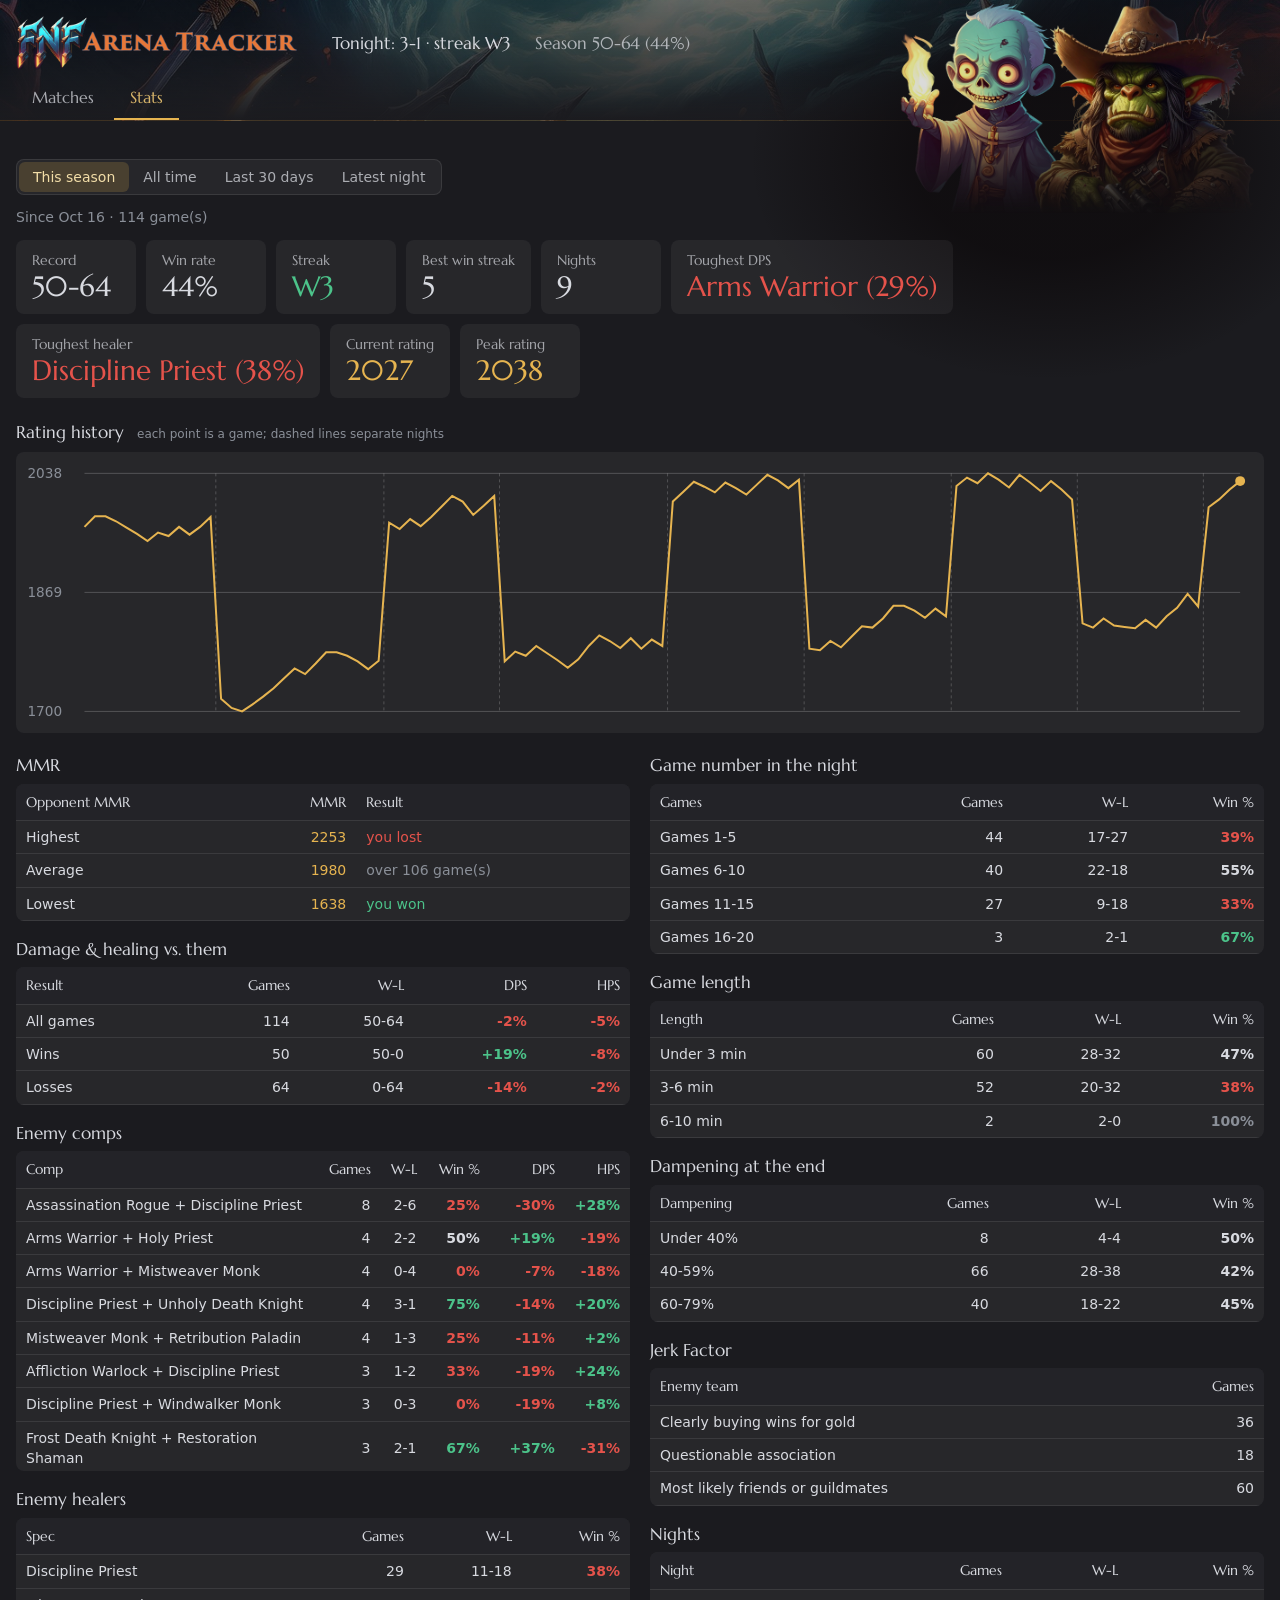
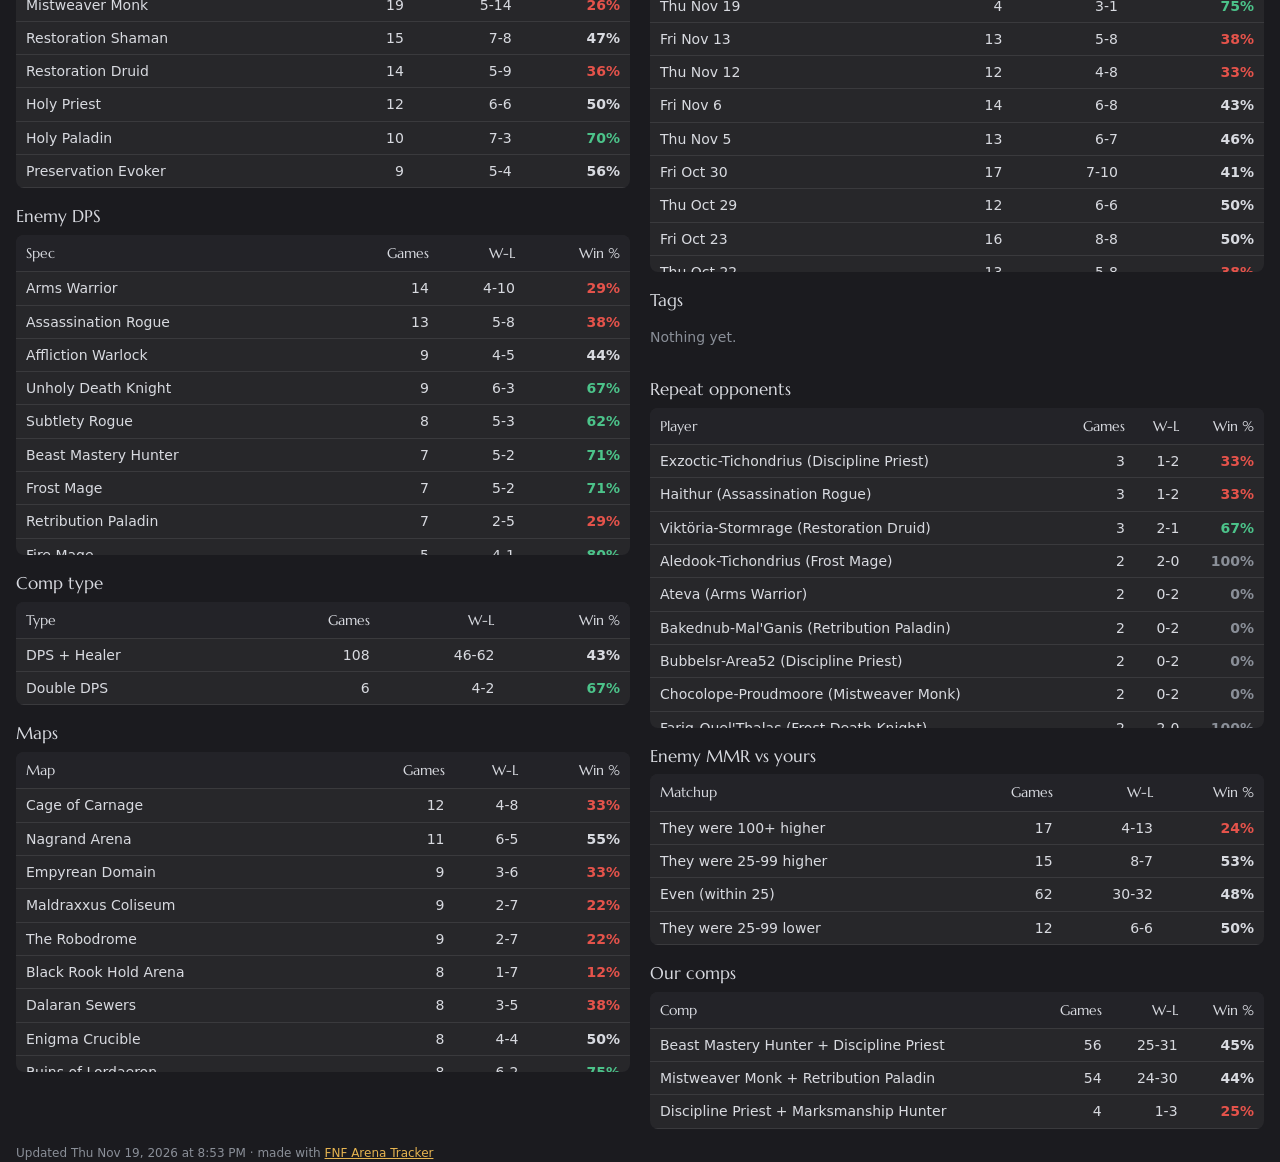
==== commit 485ab2ec: "Update site: 114 games (2026-11-19 20:53)" ====
--- a/stats.html
+++ b/stats.html
@@ -5,7 +5,7 @@
 <meta name="viewport" content="width=device-width, initial-scale=1">
 <title>Stats · FNF Arena Tracker</title>
 <meta name="description" content="2v2 arena games and stats from FNF Arena Tracker.">
-<meta name="fnf-version" content="90743a1499">
+<meta name="fnf-version" content="f5ed1424fb">
 <link rel="icon" href="favicon.ico">
 <link rel="stylesheet" href="site.css?v=836c73fcfd">
 </head>
@@ -14,8 +14,8 @@
   <div class="wrap banner-row">
     <a class="logo" href="index.html"><img src="assets/logo.png" alt="FNF Arena Tracker"></a>
     <div class="record">
-      <span class="session">Tonight: 5-8 &#183; streak L2</span>
-      <span class="overall">Season 47-63 (43%)</span>
+      <span class="session">Tonight: 3-1 &#183; streak W3</span>
+      <span class="overall">Season 50-64 (44%)</span>
     </div>
   </div>
   <nav class="wrap tabs"><a href="index.html">Matches</a><a href="stats.html" class="active" aria-current="page">Stats</a></nav>
@@ -24,104 +24,104 @@
 <main class="wrap">
 <div class="toolbar"><div class="filter" role="tablist" aria-label="Which games"><button type="button" role="tab" data-range="season" class="on">This season</button><button type="button" role="tab" data-range="all">All time</button><button type="button" role="tab" data-range="last30">Last 30 days</button><button type="button" role="tab" data-range="night">Latest night</button></div></div>
 <section class="range" data-panel="season">
-<p class="range-summary">Since Oct 16 · 110 game(s)</p>
-<div class="cards"><div class="card"><span>Record</span><strong class="">47-63</strong></div><div class="card"><span>Win rate</span><strong class="">43%</strong></div><div class="card"><span>Streak</span><strong class="loss">L2</strong></div><div class="card"><span>Best win streak</span><strong class="">5</strong></div><div class="card"><span>Nights</span><strong class="">8</strong></div><div class="card" title="4-10 against Arms Warrior over 14 game(s)."><span>Toughest DPS</span><strong class="loss">Arms Warrior (29%)</strong></div><div class="card" title="11-18 against Discipline Priest over 29 game(s)."><span>Toughest healer</span><strong class="loss">Discipline Priest (38%)</strong></div><div class="card"><span>Current rating</span><strong class="accent">1849</strong></div><div class="card"><span>Peak rating</span><strong class="accent">2038</strong></div></div>
+<p class="range-summary">Since Oct 16 · 114 game(s)</p>
+<div class="cards"><div class="card"><span>Record</span><strong class="">50-64</strong></div><div class="card"><span>Win rate</span><strong class="">44%</strong></div><div class="card"><span>Streak</span><strong class="win">W3</strong></div><div class="card"><span>Best win streak</span><strong class="">5</strong></div><div class="card"><span>Nights</span><strong class="">9</strong></div><div class="card" title="4-10 against Arms Warrior over 14 game(s)."><span>Toughest DPS</span><strong class="loss">Arms Warrior (29%)</strong></div><div class="card" title="11-18 against Discipline Priest over 29 game(s)."><span>Toughest healer</span><strong class="loss">Discipline Priest (38%)</strong></div><div class="card"><span>Current rating</span><strong class="accent">2027</strong></div><div class="card"><span>Peak rating</span><strong class="accent">2038</strong></div></div>
 <h2>Rating history <small>each point is a game; dashed lines separate nights</small></h2>
-<div class="chart"><svg viewBox="0 0 1000 220" role="img" aria-label="Rating over time, from 1962 to 1849"><line class="guide" x1="52" x2="984" y1="14" y2="14"/><text x="6" y="18">2038</text><line class="guide" x1="52" x2="984" y1="110" y2="110"/><text x="6" y="114">1869</text><line class="guide" x1="52" x2="984" y1="206" y2="206"/><text x="6" y="210">1700</text><line class="night" x1="161.91" x2="161.91" y1="14" y2="206"/><line class="night" x1="302.58" x2="302.58" y1="14" y2="206"/><line class="night" x1="399.3" x2="399.3" y1="14" y2="206"/><line class="night" x1="539.98" x2="539.98" y1="14" y2="206"/><line class="night" x1="654.28" x2="654.28" y1="14" y2="206"/><line class="night" x1="777.38" x2="777.38" y1="14" y2="206"/><line class="night" x1="882.89" x2="882.89" y1="14" y2="206"/><polyline class="line" points="52,57.17 60.79,48.65 69.58,48.65 78.38,52.63 87.17,57.74 95.96,62.85 104.75,68.53 113.55,61.72 122.34,64.56 131.13,57.17 139.92,63.42 148.72,57.17 157.51,49.22 166.3,195.78 175.09,203.16 183.89,206 192.68,200.32 201.47,194.07 210.26,187.25 219.06,179.3 227.85,171.35 236.64,175.89 245.43,167.37 254.23,158.28 263.02,158.28 271.81,161.12 280.6,165.67 289.4,171.92 298.19,165.1 306.98,53.76 315.77,58.88 324.57,50.92 333.36,56.6 342.15,49.22 350.94,40.7 359.74,32.18 368.53,36.72 377.32,47.51 386.11,40.13 394.91,32.18 403.7,165.67 412.49,157.72 421.28,161.12 430.08,153.17 438.87,158.85 447.66,164.53 456.45,170.78 465.25,163.96 474.04,153.17 482.83,144.65 491.62,149.2 500.42,154.88 509.21,146.92 518,155.44 526.79,148.06 535.58,153.17 544.38,36.72 553.17,28.77 561.96,20.82 570.75,24.79 579.55,29.34 588.34,21.38 597.13,25.93 605.92,31.04 614.72,23.09 623.51,15.14 632.3,19.68 641.09,25.93 649.89,19.11 658.68,155.44 667.47,156.58 676.26,149.2 685.06,154.31 693.85,145.79 702.64,137.27 711.43,138.4 720.23,131.02 729.02,120.79 737.81,120.79 746.6,124.77 755.4,130.45 764.19,123.07 772.98,129.31 781.77,24.22 790.57,17.41 799.36,21.95 808.15,14 816.94,19.11 825.74,25.36 834.53,15.14 843.32,21.38 852.11,28.2 860.91,20.25 869.7,27.07 878.49,35.02 887.28,134.99 896.08,138.4 904.87,131.02 913.66,136.7 922.45,137.83 931.25,138.97 940.04,132.15 948.83,138.4 957.62,129.31 966.42,122.5 975.21,111.14 984,121.36 "/><circle class="pt" cx="52" cy="57.17" r="6"><title>Thu Oct 22, 8:12 PM: 1962</title></circle><circle class="pt" cx="60.79" cy="48.65" r="6"><title>Thu Oct 22, 8:16 PM: 1977</title></circle><circle class="pt" cx="69.58" cy="48.65" r="6"><title>Thu Oct 22, 8:24 PM: 1977</title></circle><circle class="pt" cx="78.38" cy="52.63" r="6"><title>Thu Oct 22, 8:33 PM: 1970</title></circle><circle class="pt" cx="87.17" cy="57.74" r="6"><title>Thu Oct 22, 8:39 PM: 1961</title></circle><circle class="pt" cx="95.96" cy="62.85" r="6"><title>Thu Oct 22, 8:55 PM: 1952</title></circle><circle class="pt" cx="104.75" cy="68.53" r="6"><title>Thu Oct 22, 9:02 PM: 1942</title></circle><circle class="pt" cx="113.55" cy="61.72" r="6"><title>Thu Oct 22, 9:09 PM: 1954</title></circle><circle class="pt" cx="122.34" cy="64.56" r="6"><title>Thu Oct 22, 9:19 PM: 1949</title></circle><circle class="pt" cx="131.13" cy="57.17" r="6"><title>Thu Oct 22, 9:26 PM: 1962</title></circle><circle class="pt" cx="139.92" cy="63.42" r="6"><title>Thu Oct 22, 9:35 PM: 1951</title></circle><circle class="pt" cx="148.72" cy="57.17" r="6"><title>Thu Oct 22, 9:47 PM: 1962</title></circle><circle class="pt" cx="157.51" cy="49.22" r="6"><title>Thu Oct 22, 9:56 PM: 1976</title></circle><circle class="pt" cx="166.3" cy="195.78" r="6"><title>Fri Oct 23, 8:14 PM: 1718</title></circle><circle class="pt" cx="175.09" cy="203.16" r="6"><title>Fri Oct 23, 8:22 PM: 1705</title></circle><circle class="pt" cx="183.89" cy="206" r="6"><title>Fri Oct 23, 8:29 PM: 1700</title></circle><circle class="pt" cx="192.68" cy="200.32" r="6"><title>Fri Oct 23, 8:36 PM: 1710</title></circle><circle class="pt" cx="201.47" cy="194.07" r="6"><title>Fri Oct 23, 8:41 PM: 1721</title></circle><circle class="pt" cx="210.26" cy="187.25" r="6"><title>Fri Oct 23, 8:45 PM: 1733</title></circle><circle class="pt" cx="219.06" cy="179.3" r="6"><title>Fri Oct 23, 8:56 PM: 1747</title></circle><circle class="pt" cx="227.85" cy="171.35" r="6"><title>Fri Oct 23, 9:02 PM: 1761</title></circle><circle class="pt" cx="236.64" cy="175.89" r="6"><title>Fri Oct 23, 9:09 PM: 1753</title></circle><circle class="pt" cx="245.43" cy="167.37" r="6"><title>Fri Oct 23, 9:15 PM: 1768</title></circle><circle class="pt" cx="254.23" cy="158.28" r="6"><title>Fri Oct 23, 9:20 PM: 1784</title></circle><circle class="pt" cx="263.02" cy="158.28" r="6"><title>Fri Oct 23, 9:32 PM: 1784</title></circle><circle class="pt" cx="271.81" cy="161.12" r="6"><title>Fri Oct 23, 9:40 PM: 1779</title></circle><circle class="pt" cx="280.6" cy="165.67" r="6"><title>Fri Oct 23, 9:47 PM: 1771</title></circle><circle class="pt" cx="289.4" cy="171.92" r="6"><title>Fri Oct 23, 9:51 PM: 1760</title></circle><circle class="pt" cx="298.19" cy="165.1" r="6"><title>Fri Oct 23, 9:57 PM: 1772</title></circle><circle class="pt" cx="306.98" cy="53.76" r="6"><title>Thu Oct 29, 8:23 PM: 1968</title></circle><circle class="pt" cx="315.77" cy="58.88" r="6"><title>Thu Oct 29, 8:31 PM: 1959</title></circle><circle class="pt" cx="324.57" cy="50.92" r="6"><title>Thu Oct 29, 8:36 PM: 1973</title></circle><circle class="pt" cx="333.36" cy="56.6" r="6"><title>Thu Oct 29, 8:42 PM: 1963</title></circle><circle class="pt" cx="342.15" cy="49.22" r="6"><title>Thu Oct 29, 8:47 PM: 1976</title></circle><circle class="pt" cx="350.94" cy="40.7" r="6"><title>Thu Oct 29, 8:55 PM: 1991</title></circle><circle class="pt" cx="359.74" cy="32.18" r="6"><title>Thu Oct 29, 9:03 PM: 2006</title></circle><circle class="pt" cx="368.53" cy="36.72" r="6"><title>Thu Oct 29, 9:14 PM: 1998</title></circle><circle class="pt" cx="377.32" cy="47.51" r="6"><title>Thu Oct 29, 9:31 PM: 1979</title></circle><circle class="pt" cx="386.11" cy="40.13" r="6"><title>Thu Oct 29, 9:38 PM: 1992</title></circle><circle class="pt" cx="394.91" cy="32.18" r="6"><title>Thu Oct 29, 9:49 PM: 2006</title></circle><circle class="pt" cx="403.7" cy="165.67" r="6"><title>Fri Oct 30, 8:12 PM: 1771</title></circle><circle class="pt" cx="412.49" cy="157.72" r="6"><title>Fri Oct 30, 8:16 PM: 1785</title></circle><circle class="pt" cx="421.28" cy="161.12" r="6"><title>Fri Oct 30, 8:21 PM: 1779</title></circle><circle class="pt" cx="430.08" cy="153.17" r="6"><title>Fri Oct 30, 8:24 PM: 1793</title></circle><circle class="pt" cx="438.87" cy="158.85" r="6"><title>Fri Oct 30, 8:31 PM: 1783</title></circle><circle class="pt" cx="447.66" cy="164.53" r="6"><title>Fri Oct 30, 8:36 PM: 1773</title></circle><circle class="pt" cx="456.45" cy="170.78" r="6"><title>Fri Oct 30, 8:43 PM: 1762</title></circle><circle class="pt" cx="465.25" cy="163.96" r="6"><title>Fri Oct 30, 8:52 PM: 1774</title></circle><circle class="pt" cx="474.04" cy="153.17" r="6"><title>Fri Oct 30, 9:03 PM: 1793</title></circle><circle class="pt" cx="482.83" cy="144.65" r="6"><title>Fri Oct 30, 9:10 PM: 1808</title></circle><circle class="pt" cx="491.62" cy="149.2" r="6"><title>Fri Oct 30, 9:19 PM: 1800</title></circle><circle class="pt" cx="500.42" cy="154.88" r="6"><title>Fri Oct 30, 9:26 PM: 1790</title></circle><circle class="pt" cx="509.21" cy="146.92" r="6"><title>Fri Oct 30, 9:31 PM: 1804</title></circle><circle class="pt" cx="518" cy="155.44" r="6"><title>Fri Oct 30, 9:45 PM: 1789</title></circle><circle class="pt" cx="526.79" cy="148.06" r="6"><title>Fri Oct 30, 9:51 PM: 1802</title></circle><circle class="pt" cx="535.58" cy="153.17" r="6"><title>Fri Oct 30, 9:58 PM: 1793</title></circle><circle class="pt" cx="544.38" cy="36.72" r="6"><title>Thu Nov 5, 8:20 PM: 1998</title></circle><circle class="pt" cx="553.17" cy="28.77" r="6"><title>Thu Nov 5, 8:28 PM: 2012</title></circle><circle class="pt" cx="561.96" cy="20.82" r="6"><title>Thu Nov 5, 8:34 PM: 2026</title></circle><circle class="pt" cx="570.75" cy="24.79" r="6"><title>Thu Nov 5, 8:42 PM: 2019</title></circle><circle class="pt" cx="579.55" cy="29.34" r="6"><title>Thu Nov 5, 8:50 PM: 2011</title></circle><circle class="pt" cx="588.34" cy="21.38" r="6"><title>Thu Nov 5, 8:56 PM: 2025</title></circle><circle class="pt" cx="597.13" cy="25.93" r="6"><title>Thu Nov 5, 9:05 PM: 2017</title></circle><circle class="pt" cx="605.92" cy="31.04" r="6"><title>Thu Nov 5, 9:09 PM: 2008</title></circle><circle class="pt" cx="614.72" cy="23.09" r="6"><title>Thu Nov 5, 9:18 PM: 2022</title></circle><circle class="pt" cx="623.51" cy="15.14" r="6"><title>Thu Nov 5, 9:27 PM: 2036</title></circle><circle class="pt" cx="632.3" cy="19.68" r="6"><title>Thu Nov 5, 9:36 PM: 2028</title></circle><circle class="pt" cx="641.09" cy="25.93" r="6"><title>Thu Nov 5, 9:45 PM: 2017</title></circle><circle class="pt" cx="649.89" cy="19.11" r="6"><title>Thu Nov 5, 9:56 PM: 2029</title></circle><circle class="pt" cx="658.68" cy="155.44" r="6"><title>Fri Nov 6, 8:19 PM: 1789</title></circle><circle class="pt" cx="667.47" cy="156.58" r="6"><title>Fri Nov 6, 8:25 PM: 1787</title></circle><circle class="pt" cx="676.26" cy="149.2" r="6"><title>Fri Nov 6, 8:34 PM: 1800</title></circle><circle class="pt" cx="685.06" cy="154.31" r="6"><title>Fri Nov 6, 8:40 PM: 1791</title></circle><circle class="pt" cx="693.85" cy="145.79" r="6"><title>Fri Nov 6, 8:49 PM: 1806</title></circle><circle class="pt" cx="702.64" cy="137.27" r="6"><title>Fri Nov 6, 8:57 PM: 1821</title></circle><circle class="pt" cx="711.43" cy="138.4" r="6"><title>Fri Nov 6, 9:06 PM: 1819</title></circle><circle class="pt" cx="720.23" cy="131.02" r="6"><title>Fri Nov 6, 9:12 PM: 1832</title></circle><circle class="pt" cx="729.02" cy="120.79" r="6"><title>Fri Nov 6, 9:22 PM: 1850</title></circle><circle class="pt" cx="737.81" cy="120.79" r="6"><title>Fri Nov 6, 9:30 PM: 1850</title></circle><circle class="pt" cx="746.6" cy="124.77" r="6"><title>Fri Nov 6, 9:42 PM: 1843</title></circle><circle class="pt" cx="755.4" cy="130.45" r="6"><title>Fri Nov 6, 9:48 PM: 1833</title></circle><circle class="pt" cx="764.19" cy="123.07" r="6"><title>Fri Nov 6, 9:53 PM: 1846</title></circle><circle class="pt" cx="772.98" cy="129.31" r="6"><title>Fri Nov 6, 10:01 PM: 1835</title></circle><circle class="pt" cx="781.77" cy="24.22" r="6"><title>Thu Nov 12, 8:19 PM: 2020</title></circle><circle class="pt" cx="790.57" cy="17.41" r="6"><title>Thu Nov 12, 8:31 PM: 2032</title></circle><circle class="pt" cx="799.36" cy="21.95" r="6"><title>Thu Nov 12, 8:44 PM: 2024</title></circle><circle class="pt" cx="808.15" cy="14" r="6"><title>Thu Nov 12, 8:49 PM: 2038</title></circle><circle class="pt" cx="816.94" cy="19.11" r="6"><title>Thu Nov 12, 9:01 PM: 2029</title></circle><circle class="pt" cx="825.74" cy="25.36" r="6"><title>Thu Nov 12, 9:11 PM: 2018</title></circle><circle class="pt" cx="834.53" cy="15.14" r="6"><title>Thu Nov 12, 9:20 PM: 2036</title></circle><circle class="pt" cx="843.32" cy="21.38" r="6"><title>Thu Nov 12, 9:26 PM: 2025</title></circle><circle class="pt" cx="852.11" cy="28.2" r="6"><title>Thu Nov 12, 9:33 PM: 2013</title></circle><circle class="pt" cx="860.91" cy="20.25" r="6"><title>Thu Nov 12, 9:39 PM: 2027</title></circle><circle class="pt" cx="869.7" cy="27.07" r="6"><title>Thu Nov 12, 9:44 PM: 2015</title></circle><circle class="pt" cx="878.49" cy="35.02" r="6"><title>Thu Nov 12, 9:51 PM: 2001</title></circle><circle class="pt" cx="887.28" cy="134.99" r="6"><title>Fri Nov 13, 8:12 PM: 1825</title></circle><circle class="pt" cx="896.08" cy="138.4" r="6"><title>Fri Nov 13, 8:18 PM: 1819</title></circle><circle class="pt" cx="904.87" cy="131.02" r="6"><title>Fri Nov 13, 8:25 PM: 1832</title></circle><circle class="pt" cx="913.66" cy="136.7" r="6"><title>Fri Nov 13, 8:33 PM: 1822</title></circle><circle class="pt" cx="922.45" cy="137.83" r="6"><title>Fri Nov 13, 8:50 PM: 1820</title></circle><circle class="pt" cx="931.25" cy="138.97" r="6"><title>Fri Nov 13, 8:58 PM: 1818</title></circle><circle class="pt" cx="940.04" cy="132.15" r="6"><title>Fri Nov 13, 9:10 PM: 1830</title></circle><circle class="pt" cx="948.83" cy="138.4" r="6"><title>Fri Nov 13, 9:18 PM: 1819</title></circle><circle class="pt" cx="957.62" cy="129.31" r="6"><title>Fri Nov 13, 9:27 PM: 1835</title></circle><circle class="pt" cx="966.42" cy="122.5" r="6"><title>Fri Nov 13, 9:35 PM: 1847</title></circle><circle class="pt" cx="975.21" cy="111.14" r="6"><title>Fri Nov 13, 9:42 PM: 1867</title></circle><circle class="pt" cx="984" cy="121.36" r="6"><title>Fri Nov 13, 9:59 PM: 1849</title></circle><circle class="last" cx="984" cy="121.36" r="4"/></svg></div>
+<div class="chart"><svg viewBox="0 0 1000 220" role="img" aria-label="Rating over time, from 1962 to 2027"><line class="guide" x1="52" x2="984" y1="14" y2="14"/><text x="6" y="18">2038</text><line class="guide" x1="52" x2="984" y1="110" y2="110"/><text x="6" y="114">1869</text><line class="guide" x1="52" x2="984" y1="206" y2="206"/><text x="6" y="210">1700</text><line class="night" x1="157.91" x2="157.91" y1="14" y2="206"/><line class="night" x1="293.47" x2="293.47" y1="14" y2="206"/><line class="night" x1="386.67" x2="386.67" y1="14" y2="206"/><line class="night" x1="522.24" x2="522.24" y1="14" y2="206"/><line class="night" x1="632.38" x2="632.38" y1="14" y2="206"/><line class="night" x1="751" x2="751" y1="14" y2="206"/><line class="night" x1="852.67" x2="852.67" y1="14" y2="206"/><line class="night" x1="954.35" x2="954.35" y1="14" y2="206"/><polyline class="line" points="52,57.17 60.47,48.65 68.95,48.65 77.42,52.63 85.89,57.74 94.36,62.85 102.84,68.53 111.31,61.72 119.78,64.56 128.25,57.17 136.73,63.42 145.2,57.17 153.67,49.22 162.15,195.78 170.62,203.16 179.09,206 187.56,200.32 196.04,194.07 204.51,187.25 212.98,179.3 221.45,171.35 229.93,175.89 238.4,167.37 246.87,158.28 255.35,158.28 263.82,161.12 272.29,165.67 280.76,171.92 289.24,165.1 297.71,53.76 306.18,58.88 314.65,50.92 323.13,56.6 331.6,49.22 340.07,40.7 348.55,32.18 357.02,36.72 365.49,47.51 373.96,40.13 382.44,32.18 390.91,165.67 399.38,157.72 407.85,161.12 416.33,153.17 424.8,158.85 433.27,164.53 441.75,170.78 450.22,163.96 458.69,153.17 467.16,144.65 475.64,149.2 484.11,154.88 492.58,146.92 501.05,155.44 509.53,148.06 518,153.17 526.47,36.72 534.95,28.77 543.42,20.82 551.89,24.79 560.36,29.34 568.84,21.38 577.31,25.93 585.78,31.04 594.25,23.09 602.73,15.14 611.2,19.68 619.67,25.93 628.15,19.11 636.62,155.44 645.09,156.58 653.56,149.2 662.04,154.31 670.51,145.79 678.98,137.27 687.45,138.4 695.93,131.02 704.4,120.79 712.87,120.79 721.35,124.77 729.82,130.45 738.29,123.07 746.76,129.31 755.24,24.22 763.71,17.41 772.18,21.95 780.65,14 789.13,19.11 797.6,25.36 806.07,15.14 814.55,21.38 823.02,28.2 831.49,20.25 839.96,27.07 848.44,35.02 856.91,134.99 865.38,138.4 873.85,131.02 882.33,136.7 890.8,137.83 899.27,138.97 907.75,132.15 916.22,138.4 924.69,129.31 933.16,122.5 941.64,111.14 950.11,121.36 958.58,41.27 967.05,35.02 975.53,27.07 984,20.25 "/><circle class="pt" cx="52" cy="57.17" r="6"><title>Thu Oct 22, 8:12 PM: 1962</title></circle><circle class="pt" cx="60.47" cy="48.65" r="6"><title>Thu Oct 22, 8:16 PM: 1977</title></circle><circle class="pt" cx="68.95" cy="48.65" r="6"><title>Thu Oct 22, 8:24 PM: 1977</title></circle><circle class="pt" cx="77.42" cy="52.63" r="6"><title>Thu Oct 22, 8:33 PM: 1970</title></circle><circle class="pt" cx="85.89" cy="57.74" r="6"><title>Thu Oct 22, 8:39 PM: 1961</title></circle><circle class="pt" cx="94.36" cy="62.85" r="6"><title>Thu Oct 22, 8:55 PM: 1952</title></circle><circle class="pt" cx="102.84" cy="68.53" r="6"><title>Thu Oct 22, 9:02 PM: 1942</title></circle><circle class="pt" cx="111.31" cy="61.72" r="6"><title>Thu Oct 22, 9:09 PM: 1954</title></circle><circle class="pt" cx="119.78" cy="64.56" r="6"><title>Thu Oct 22, 9:19 PM: 1949</title></circle><circle class="pt" cx="128.25" cy="57.17" r="6"><title>Thu Oct 22, 9:26 PM: 1962</title></circle><circle class="pt" cx="136.73" cy="63.42" r="6"><title>Thu Oct 22, 9:35 PM: 1951</title></circle><circle class="pt" cx="145.2" cy="57.17" r="6"><title>Thu Oct 22, 9:47 PM: 1962</title></circle><circle class="pt" cx="153.67" cy="49.22" r="6"><title>Thu Oct 22, 9:56 PM: 1976</title></circle><circle class="pt" cx="162.15" cy="195.78" r="6"><title>Fri Oct 23, 8:14 PM: 1718</title></circle><circle class="pt" cx="170.62" cy="203.16" r="6"><title>Fri Oct 23, 8:22 PM: 1705</title></circle><circle class="pt" cx="179.09" cy="206" r="6"><title>Fri Oct 23, 8:29 PM: 1700</title></circle><circle class="pt" cx="187.56" cy="200.32" r="6"><title>Fri Oct 23, 8:36 PM: 1710</title></circle><circle class="pt" cx="196.04" cy="194.07" r="6"><title>Fri Oct 23, 8:41 PM: 1721</title></circle><circle class="pt" cx="204.51" cy="187.25" r="6"><title>Fri Oct 23, 8:45 PM: 1733</title></circle><circle class="pt" cx="212.98" cy="179.3" r="6"><title>Fri Oct 23, 8:56 PM: 1747</title></circle><circle class="pt" cx="221.45" cy="171.35" r="6"><title>Fri Oct 23, 9:02 PM: 1761</title></circle><circle class="pt" cx="229.93" cy="175.89" r="6"><title>Fri Oct 23, 9:09 PM: 1753</title></circle><circle class="pt" cx="238.4" cy="167.37" r="6"><title>Fri Oct 23, 9:15 PM: 1768</title></circle><circle class="pt" cx="246.87" cy="158.28" r="6"><title>Fri Oct 23, 9:20 PM: 1784</title></circle><circle class="pt" cx="255.35" cy="158.28" r="6"><title>Fri Oct 23, 9:32 PM: 1784</title></circle><circle class="pt" cx="263.82" cy="161.12" r="6"><title>Fri Oct 23, 9:40 PM: 1779</title></circle><circle class="pt" cx="272.29" cy="165.67" r="6"><title>Fri Oct 23, 9:47 PM: 1771</title></circle><circle class="pt" cx="280.76" cy="171.92" r="6"><title>Fri Oct 23, 9:51 PM: 1760</title></circle><circle class="pt" cx="289.24" cy="165.1" r="6"><title>Fri Oct 23, 9:57 PM: 1772</title></circle><circle class="pt" cx="297.71" cy="53.76" r="6"><title>Thu Oct 29, 8:23 PM: 1968</title></circle><circle class="pt" cx="306.18" cy="58.88" r="6"><title>Thu Oct 29, 8:31 PM: 1959</title></circle><circle class="pt" cx="314.65" cy="50.92" r="6"><title>Thu Oct 29, 8:36 PM: 1973</title></circle><circle class="pt" cx="323.13" cy="56.6" r="6"><title>Thu Oct 29, 8:42 PM: 1963</title></circle><circle class="pt" cx="331.6" cy="49.22" r="6"><title>Thu Oct 29, 8:47 PM: 1976</title></circle><circle class="pt" cx="340.07" cy="40.7" r="6"><title>Thu Oct 29, 8:55 PM: 1991</title></circle><circle class="pt" cx="348.55" cy="32.18" r="6"><title>Thu Oct 29, 9:03 PM: 2006</title></circle><circle class="pt" cx="357.02" cy="36.72" r="6"><title>Thu Oct 29, 9:14 PM: 1998</title></circle><circle class="pt" cx="365.49" cy="47.51" r="6"><title>Thu Oct 29, 9:31 PM: 1979</title></circle><circle class="pt" cx="373.96" cy="40.13" r="6"><title>Thu Oct 29, 9:38 PM: 1992</title></circle><circle class="pt" cx="382.44" cy="32.18" r="6"><title>Thu Oct 29, 9:49 PM: 2006</title></circle><circle class="pt" cx="390.91" cy="165.67" r="6"><title>Fri Oct 30, 8:12 PM: 1771</title></circle><circle class="pt" cx="399.38" cy="157.72" r="6"><title>Fri Oct 30, 8:16 PM: 1785</title></circle><circle class="pt" cx="407.85" cy="161.12" r="6"><title>Fri Oct 30, 8:21 PM: 1779</title></circle><circle class="pt" cx="416.33" cy="153.17" r="6"><title>Fri Oct 30, 8:24 PM: 1793</title></circle><circle class="pt" cx="424.8" cy="158.85" r="6"><title>Fri Oct 30, 8:31 PM: 1783</title></circle><circle class="pt" cx="433.27" cy="164.53" r="6"><title>Fri Oct 30, 8:36 PM: 1773</title></circle><circle class="pt" cx="441.75" cy="170.78" r="6"><title>Fri Oct 30, 8:43 PM: 1762</title></circle><circle class="pt" cx="450.22" cy="163.96" r="6"><title>Fri Oct 30, 8:52 PM: 1774</title></circle><circle class="pt" cx="458.69" cy="153.17" r="6"><title>Fri Oct 30, 9:03 PM: 1793</title></circle><circle class="pt" cx="467.16" cy="144.65" r="6"><title>Fri Oct 30, 9:10 PM: 1808</title></circle><circle class="pt" cx="475.64" cy="149.2" r="6"><title>Fri Oct 30, 9:19 PM: 1800</title></circle><circle class="pt" cx="484.11" cy="154.88" r="6"><title>Fri Oct 30, 9:26 PM: 1790</title></circle><circle class="pt" cx="492.58" cy="146.92" r="6"><title>Fri Oct 30, 9:31 PM: 1804</title></circle><circle class="pt" cx="501.05" cy="155.44" r="6"><title>Fri Oct 30, 9:45 PM: 1789</title></circle><circle class="pt" cx="509.53" cy="148.06" r="6"><title>Fri Oct 30, 9:51 PM: 1802</title></circle><circle class="pt" cx="518" cy="153.17" r="6"><title>Fri Oct 30, 9:58 PM: 1793</title></circle><circle class="pt" cx="526.47" cy="36.72" r="6"><title>Thu Nov 5, 8:20 PM: 1998</title></circle><circle class="pt" cx="534.95" cy="28.77" r="6"><title>Thu Nov 5, 8:28 PM: 2012</title></circle><circle class="pt" cx="543.42" cy="20.82" r="6"><title>Thu Nov 5, 8:34 PM: 2026</title></circle><circle class="pt" cx="551.89" cy="24.79" r="6"><title>Thu Nov 5, 8:42 PM: 2019</title></circle><circle class="pt" cx="560.36" cy="29.34" r="6"><title>Thu Nov 5, 8:50 PM: 2011</title></circle><circle class="pt" cx="568.84" cy="21.38" r="6"><title>Thu Nov 5, 8:56 PM: 2025</title></circle><circle class="pt" cx="577.31" cy="25.93" r="6"><title>Thu Nov 5, 9:05 PM: 2017</title></circle><circle class="pt" cx="585.78" cy="31.04" r="6"><title>Thu Nov 5, 9:09 PM: 2008</title></circle><circle class="pt" cx="594.25" cy="23.09" r="6"><title>Thu Nov 5, 9:18 PM: 2022</title></circle><circle class="pt" cx="602.73" cy="15.14" r="6"><title>Thu Nov 5, 9:27 PM: 2036</title></circle><circle class="pt" cx="611.2" cy="19.68" r="6"><title>Thu Nov 5, 9:36 PM: 2028</title></circle><circle class="pt" cx="619.67" cy="25.93" r="6"><title>Thu Nov 5, 9:45 PM: 2017</title></circle><circle class="pt" cx="628.15" cy="19.11" r="6"><title>Thu Nov 5, 9:56 PM: 2029</title></circle><circle class="pt" cx="636.62" cy="155.44" r="6"><title>Fri Nov 6, 8:19 PM: 1789</title></circle><circle class="pt" cx="645.09" cy="156.58" r="6"><title>Fri Nov 6, 8:25 PM: 1787</title></circle><circle class="pt" cx="653.56" cy="149.2" r="6"><title>Fri Nov 6, 8:34 PM: 1800</title></circle><circle class="pt" cx="662.04" cy="154.31" r="6"><title>Fri Nov 6, 8:40 PM: 1791</title></circle><circle class="pt" cx="670.51" cy="145.79" r="6"><title>Fri Nov 6, 8:49 PM: 1806</title></circle><circle class="pt" cx="678.98" cy="137.27" r="6"><title>Fri Nov 6, 8:57 PM: 1821</title></circle><circle class="pt" cx="687.45" cy="138.4" r="6"><title>Fri Nov 6, 9:06 PM: 1819</title></circle><circle class="pt" cx="695.93" cy="131.02" r="6"><title>Fri Nov 6, 9:12 PM: 1832</title></circle><circle class="pt" cx="704.4" cy="120.79" r="6"><title>Fri Nov 6, 9:22 PM: 1850</title></circle><circle class="pt" cx="712.87" cy="120.79" r="6"><title>Fri Nov 6, 9:30 PM: 1850</title></circle><circle class="pt" cx="721.35" cy="124.77" r="6"><title>Fri Nov 6, 9:42 PM: 1843</title></circle><circle class="pt" cx="729.82" cy="130.45" r="6"><title>Fri Nov 6, 9:48 PM: 1833</title></circle><circle class="pt" cx="738.29" cy="123.07" r="6"><title>Fri Nov 6, 9:53 PM: 1846</title></circle><circle class="pt" cx="746.76" cy="129.31" r="6"><title>Fri Nov 6, 10:01 PM: 1835</title></circle><circle class="pt" cx="755.24" cy="24.22" r="6"><title>Thu Nov 12, 8:19 PM: 2020</title></circle><circle class="pt" cx="763.71" cy="17.41" r="6"><title>Thu Nov 12, 8:31 PM: 2032</title></circle><circle class="pt" cx="772.18" cy="21.95" r="6"><title>Thu Nov 12, 8:44 PM: 2024</title></circle><circle class="pt" cx="780.65" cy="14" r="6"><title>Thu Nov 12, 8:49 PM: 2038</title></circle><circle class="pt" cx="789.13" cy="19.11" r="6"><title>Thu Nov 12, 9:01 PM: 2029</title></circle><circle class="pt" cx="797.6" cy="25.36" r="6"><title>Thu Nov 12, 9:11 PM: 2018</title></circle><circle class="pt" cx="806.07" cy="15.14" r="6"><title>Thu Nov 12, 9:20 PM: 2036</title></circle><circle class="pt" cx="814.55" cy="21.38" r="6"><title>Thu Nov 12, 9:26 PM: 2025</title></circle><circle class="pt" cx="823.02" cy="28.2" r="6"><title>Thu Nov 12, 9:33 PM: 2013</title></circle><circle class="pt" cx="831.49" cy="20.25" r="6"><title>Thu Nov 12, 9:39 PM: 2027</title></circle><circle class="pt" cx="839.96" cy="27.07" r="6"><title>Thu Nov 12, 9:44 PM: 2015</title></circle><circle class="pt" cx="848.44" cy="35.02" r="6"><title>Thu Nov 12, 9:51 PM: 2001</title></circle><circle class="pt" cx="856.91" cy="134.99" r="6"><title>Fri Nov 13, 8:12 PM: 1825</title></circle><circle class="pt" cx="865.38" cy="138.4" r="6"><title>Fri Nov 13, 8:18 PM: 1819</title></circle><circle class="pt" cx="873.85" cy="131.02" r="6"><title>Fri Nov 13, 8:25 PM: 1832</title></circle><circle class="pt" cx="882.33" cy="136.7" r="6"><title>Fri Nov 13, 8:33 PM: 1822</title></circle><circle class="pt" cx="890.8" cy="137.83" r="6"><title>Fri Nov 13, 8:50 PM: 1820</title></circle><circle class="pt" cx="899.27" cy="138.97" r="6"><title>Fri Nov 13, 8:58 PM: 1818</title></circle><circle class="pt" cx="907.75" cy="132.15" r="6"><title>Fri Nov 13, 9:10 PM: 1830</title></circle><circle class="pt" cx="916.22" cy="138.4" r="6"><title>Fri Nov 13, 9:18 PM: 1819</title></circle><circle class="pt" cx="924.69" cy="129.31" r="6"><title>Fri Nov 13, 9:27 PM: 1835</title></circle><circle class="pt" cx="933.16" cy="122.5" r="6"><title>Fri Nov 13, 9:35 PM: 1847</title></circle><circle class="pt" cx="941.64" cy="111.14" r="6"><title>Fri Nov 13, 9:42 PM: 1867</title></circle><circle class="pt" cx="950.11" cy="121.36" r="6"><title>Fri Nov 13, 9:59 PM: 1849</title></circle><circle class="pt" cx="958.58" cy="41.27" r="6"><title>Thu Nov 19, 8:22 PM: 1990</title></circle><circle class="pt" cx="967.05" cy="35.02" r="6"><title>Thu Nov 19, 8:32 PM: 2001</title></circle><circle class="pt" cx="975.53" cy="27.07" r="6"><title>Thu Nov 19, 8:39 PM: 2015</title></circle><circle class="pt" cx="984" cy="20.25" r="6"><title>Thu Nov 19, 8:50 PM: 2027</title></circle><circle class="last" cx="984" cy="20.25" r="4"/></svg></div>
 <div class="tables">
-<section class="stat"><h3>MMR</h3><div class="stat-scroll" title="Opponent team MMR from 102 game(s) recorded by the FNF addon."><table class="sortable"><thead><tr><th>Opponent MMR</th><th class="r">MMR</th><th>Result</th></tr></thead><tbody><tr><td>Highest</td><td class="r accent">2253</td><td class="loss">you lost</td></tr><tr><td>Average</td><td class="r accent">1979</td><td class="dim">over 102 game(s)</td></tr><tr><td>Lowest</td><td class="r accent">1638</td><td class="win">you won</td></tr></tbody></table></div></section>
-<section class="stat"><h3>Damage &amp; healing vs. them</h3><div class="stat-scroll" title="Your team&#39;s total damage and healing vs. the enemy team&#39;s over these games. -20% DPS = 20% less damage than them. Healing only counts games where both teams brought the same number of healers."><table class="sortable"><thead><tr><th>Result</th><th data-type="num" class="r">Games</th><th data-type="num" class="r">W-L</th><th data-type="num" class="r">DPS</th><th data-type="num" class="r">HPS</th></tr></thead><tbody><tr><td>All games</td><td class="r">110</td><td class="r" data-sort="110">47-63</td><td class="r pct loss" data-sort="-1.61">-2%</td><td class="r pct loss" data-sort="-5.22" title="From 105 of 110 games; the rest had a different number of healers on each side.">-5%</td></tr><tr><td>Wins</td><td class="r">47</td><td class="r" data-sort="47">47-0</td><td class="r pct win" data-sort="19.65">+20%</td><td class="r pct loss" data-sort="-8.82" title="From 44 of 47 games; the rest had a different number of healers on each side.">-9%</td></tr><tr><td>Losses</td><td class="r">63</td><td class="r" data-sort="63">0-63</td><td class="r pct loss" data-sort="-14.3">-14%</td><td class="r pct loss" data-sort="-2.61" title="From 61 of 63 games; the rest had a different number of healers on each side.">-3%</td></tr></tbody></table></div></section>
-<section class="stat"><h3>Enemy comps</h3><div class="stat-scroll" title="DPS / HPS: your team&#39;s total damage and healing vs. the enemy team&#39;s, from games recorded by the addon. -20% DPS = 20% less damage than them. Healing only counts games where both teams brought the same number of healers."><table class="sortable"><thead><tr><th>Comp</th><th data-type="num" class="r">Games</th><th data-type="num" class="r">W-L</th><th data-type="num" class="r">Win %</th><th data-type="num" class="r">DPS</th><th data-type="num" class="r">HPS</th></tr></thead><tbody><tr><td>Assassination Rogue + Discipline Priest</td><td class="r">8</td><td class="r" data-sort="8">2-6</td><td class="r pct loss" data-sort="0.25">25%</td><td class="r pct loss" data-sort="-29.65">-30%</td><td class="r pct win" data-sort="28.27">+28%</td></tr><tr><td>Arms Warrior + Holy Priest</td><td class="r">4</td><td class="r" data-sort="4">2-2</td><td class="r pct " data-sort="0.5">50%</td><td class="r pct win" data-sort="19.44">+19%</td><td class="r pct loss" data-sort="-19.06">-19%</td></tr><tr><td>Arms Warrior + Mistweaver Monk</td><td class="r">4</td><td class="r" data-sort="4">0-4</td><td class="r pct loss" data-sort="0">0%</td><td class="r pct loss" data-sort="-7.45">-7%</td><td class="r pct loss" data-sort="-17.52">-18%</td></tr><tr><td>Discipline Priest + Unholy Death Knight</td><td class="r">4</td><td class="r" data-sort="4">3-1</td><td class="r pct win" data-sort="0.75">75%</td><td class="r pct loss" data-sort="-14.07">-14%</td><td class="r pct win" data-sort="20.24">+20%</td></tr><tr><td>Mistweaver Monk + Retribution Paladin</td><td class="r">4</td><td class="r" data-sort="4">1-3</td><td class="r pct loss" data-sort="0.25">25%</td><td class="r pct loss" data-sort="-10.91">-11%</td><td class="r pct win" data-sort="2.21">+2%</td></tr><tr><td>Affliction Warlock + Discipline Priest</td><td class="r">3</td><td class="r" data-sort="3">1-2</td><td class="r pct loss" data-sort="0.33">33%</td><td class="r pct loss" data-sort="-19.42">-19%</td><td class="r pct win" data-sort="24.22">+24%</td></tr><tr><td>Discipline Priest + Windwalker Monk</td><td class="r">3</td><td class="r" data-sort="3">0-3</td><td class="r pct loss" data-sort="0">0%</td><td class="r pct loss" data-sort="-18.95">-19%</td><td class="r pct win" data-sort="8.18">+8%</td></tr><tr><td>Frost Death Knight + Restoration Shaman</td><td class="r">3</td><td class="r" data-sort="3">2-1</td><td class="r pct win" data-sort="0.67">67%</td><td class="r pct win" data-sort="37.05">+37%</td><td class="r pct loss" data-sort="-31.43">-31%</td></tr><tr><td>Havoc Demon Hunter + Restoration Druid</td><td class="r">3</td><td class="r" data-sort="3">0-3</td><td class="r pct loss" data-sort="0">0%</td><td class="r pct win" data-sort="11.1">+11%</td><td class="r pct loss" data-sort="-20.58">-21%</td></tr><tr><td>Affliction Warlock + Restoration Druid</td><td class="r">2</td><td class="r" data-sort="2">1-1</td><td class="r pct dim" data-sort="0.5">50%</td><td class="r pct win" data-sort="12.36">+12%</td><td class="r pct loss" data-sort="-11.9">-12%</td></tr><tr><td>Arms Warrior + Discipline Priest</td><td class="r">2</td><td class="r" data-sort="2">0-2</td><td class="r pct dim" data-sort="0">0%</td><td class="r pct loss" data-sort="-32.7">-33%</td><td class="r pct win" data-sort="23.12">+23%</td></tr><tr><td>Assassination Rogue + Restoration Shaman</td><td class="r">2</td><td class="r" data-sort="2">1-1</td><td class="r pct dim" data-sort="0.5">50%</td><td class="r pct win" data-sort="24.72">+25%</td><td class="r pct loss" data-sort="-14.61">-15%</td></tr><tr><td>Beast Mastery Hunter + Discipline Priest</td><td class="r">2</td><td class="r" data-sort="2">2-0</td><td class="r pct dim" data-sort="1">100%</td><td class="r pct win" data-sort="55.76">+56%</td><td class="r pct loss" data-sort="-5.49">-5%</td></tr><tr><td>Beast Mastery Hunter + Restoration Druid</td><td class="r">2</td><td class="r" data-sort="2">1-1</td><td class="r pct dim" data-sort="0.5">50%</td><td class="r pct win" data-sort="3.99">+4%</td><td class="r pct loss" data-sort="-10.61">-11%</td></tr><tr><td>Discipline Priest + Fire Mage</td><td class="r">2</td><td class="r" data-sort="2">1-1</td><td class="r pct dim" data-sort="0.5">50%</td><td class="r pct win" data-sort="5.93">+6%</td><td class="r pct loss" data-sort="-12.65">-13%</td></tr><tr><td>Discipline Priest + Marksmanship Hunter</td><td class="r">2</td><td class="r" data-sort="2">1-1</td><td class="r pct dim" data-sort="0.5">50%</td><td class="r pct loss" data-sort="-30.28">-30%</td><td class="r pct win" data-sort="38.15">+38%</td></tr><tr><td>Discipline Priest + Subtlety Rogue</td><td class="r">2</td><td class="r" data-sort="2">1-1</td><td class="r pct dim" data-sort="0.5">50%</td><td class="r pct win" data-sort="0.53">+1%</td><td class="r pct loss" data-sort="-11.22">-11%</td></tr><tr><td>Frost Mage + Holy Paladin</td><td class="r">2</td><td class="r" data-sort="2">2-0</td><td class="r pct dim" data-sort="1">100%</td><td class="r pct win" data-sort="5.05">+5%</td><td class="r pct loss" data-sort="-12.45">-12%</td></tr><tr><td>Frost Mage + Mistweaver Monk</td><td class="r">2</td><td class="r" data-sort="2">1-1</td><td class="r pct dim" data-sort="0.5">50%</td><td class="r pct win" data-sort="2.79">+3%</td><td class="r pct loss" data-sort="-3.81">-4%</td></tr><tr><td>Fury Warrior + Mistweaver Monk</td><td class="r">2</td><td class="r" data-sort="2">0-2</td><td class="r pct dim" data-sort="0">0%</td><td class="r pct loss" data-sort="-33.51">-34%</td><td class="r pct win" data-sort="30.33">+30%</td></tr><tr><td>Holy Paladin + Unholy Death Knight</td><td class="r">2</td><td class="r" data-sort="2">1-1</td><td class="r pct dim" data-sort="0.5">50%</td><td class="r pct win" data-sort="17.56">+18%</td><td class="r pct loss" data-sort="-28.68">-29%</td></tr><tr><td>Restoration Shaman + Retribution Paladin</td><td class="r">2</td><td class="r" data-sort="2">1-1</td><td class="r pct dim" data-sort="0.5">50%</td><td class="r pct loss" data-sort="-6.15">-6%</td><td class="r pct win" data-sort="7.51">+8%</td></tr><tr><td>Restoration Shaman + Subtlety Rogue</td><td class="r">2</td><td class="r" data-sort="2">0-2</td><td class="r pct dim" data-sort="0">0%</td><td class="r pct win" data-sort="15.39">+15%</td><td class="r pct loss" data-sort="-25.61">-26%</td></tr><tr><td>Affliction Warlock + Enhancement Shaman</td><td class="r">1</td><td class="r" data-sort="1">0-1</td><td class="r pct dim" data-sort="0">0%</td><td class="r pct loss" data-sort="-59.9">-60%</td><td class="r pct dim" data-sort="" title="No like-for-like games: every game had a different number of healers on each side.">—</td></tr><tr><td>Affliction Warlock + Holy Priest</td><td class="r">1</td><td class="r" data-sort="1">1-0</td><td class="r pct dim" data-sort="1">100%</td><td class="r pct loss" data-sort="-19.54">-20%</td><td class="r pct win" data-sort="37.97">+38%</td></tr><tr><td>Affliction Warlock + Preservation Evoker</td><td class="r">1</td><td class="r" data-sort="1">1-0</td><td class="r pct dim" data-sort="1">100%</td><td class="r pct win" data-sort="40.86">+41%</td><td class="r pct win" data-sort="44.46">+44%</td></tr><tr><td>Arcane Mage + Balance Druid</td><td class="r">1</td><td class="r" data-sort="1">0-1</td><td class="r pct dim" data-sort="0">0%</td><td class="r pct loss" data-sort="-44.09">-44%</td><td class="r pct dim" data-sort="" title="No like-for-like games: every game had a different number of healers on each side.">—</td></tr><tr><td>Arcane Mage + Holy Paladin</td><td class="r">1</td><td class="r" data-sort="1">1-0</td><td class="r pct dim" data-sort="1">100%</td><td class="r pct win" data-sort="31.95">+32%</td><td class="r pct loss" data-sort="-23.35">-23%</td></tr><tr><td>Arms Warrior + Holy Paladin</td><td class="r">1</td><td class="r" data-sort="1">1-0</td><td class="r pct dim" data-sort="1">100%</td><td class="r pct win" data-sort="88.17">+88%</td><td class="r pct loss" data-sort="-32.87">-33%</td></tr><tr><td>Arms Warrior + Preservation Evoker</td><td class="r">1</td><td class="r" data-sort="1">0-1</td><td class="r pct dim" data-sort="0">0%</td><td class="r pct loss" data-sort="-8.1">-8%</td><td class="r pct loss" data-sort="-5.73">-6%</td></tr><tr><td>Arms Warrior + Restoration Druid</td><td class="r">1</td><td class="r" data-sort="1">0-1</td><td class="r pct dim" data-sort="0">0%</td><td class="r pct win" data-sort="4.07">+4%</td><td class="r pct loss" data-sort="-19.84">-20%</td></tr><tr><td>Arms Warrior + Restoration Shaman</td><td class="r">1</td><td class="r" data-sort="1">1-0</td><td class="r pct dim" data-sort="1">100%</td><td class="r pct win" data-sort="21.79">+22%</td><td class="r pct loss" data-sort="-10.62">-11%</td></tr><tr><td>Assassination Rogue + Mistweaver Monk</td><td class="r">1</td><td class="r" data-sort="1">1-0</td><td class="r pct dim" data-sort="1">100%</td><td class="r pct win" data-sort="84.13">+84%</td><td class="r pct loss" data-sort="-33.71">-34%</td></tr><tr><td>Assassination Rogue + Restoration Druid</td><td class="r">1</td><td class="r" data-sort="1">0-1</td><td class="r pct dim" data-sort="0">0%</td><td class="r pct loss" data-sort="-42.23">-42%</td><td class="r pct win" data-sort="58.21">+58%</td></tr><tr><td>Augmentation Evoker + Holy Priest</td><td class="r">1</td><td class="r" data-sort="1">0-1</td><td class="r pct dim" data-sort="0">0%</td><td class="r pct win" data-sort="32.34">+32%</td><td class="r pct loss" data-sort="-35.5">-35%</td></tr><tr><td>Balance Druid + Restoration Shaman</td><td class="r">1</td><td class="r" data-sort="1">1-0</td><td class="r pct dim" data-sort="1">100%</td><td class="r pct win" data-sort="75.76">+76%</td><td class="r pct loss" data-sort="-30.4">-30%</td></tr><tr><td>Beast Mastery Hunter + Holy Priest</td><td class="r">1</td><td class="r" data-sort="1">1-0</td><td class="r pct dim" data-sort="1">100%</td><td class="r pct win" data-sort="38.27">+38%</td><td class="r pct loss" data-sort="-23.78">-24%</td></tr><tr><td>Beast Mastery Hunter + Preservation Evoker</td><td class="r">1</td><td class="r" data-sort="1">1-0</td><td class="r pct dim" data-sort="1">100%</td><td class="r pct win" data-sort="130.87">+131%</td><td class="r pct loss" data-sort="-33.47">-33%</td></tr><tr><td>Beast Mastery Hunter + Restoration Shaman</td><td class="r">1</td><td class="r" data-sort="1">0-1</td><td class="r pct dim" data-sort="0">0%</td><td class="r pct win" data-sort="2.97">+3%</td><td class="r pct loss" data-sort="-14.11">-14%</td></tr><tr><td>Destruction Warlock + Holy Paladin</td><td class="r">1</td><td class="r" data-sort="1">0-1</td><td class="r pct dim" data-sort="0">0%</td><td class="r pct loss" data-sort="-13.45">-13%</td><td class="r pct win" data-sort="2.65">+3%</td></tr><tr><td>Destruction Warlock + Mistweaver Monk</td><td class="r">1</td><td class="r" data-sort="1">0-1</td><td class="r pct dim" data-sort="0">0%</td><td class="r pct loss" data-sort="-55.43">-55%</td><td class="r pct win" data-sort="51.75">+52%</td></tr><tr><td>Devourer Demon Hunter + Discipline Priest</td><td class="r">1</td><td class="r" data-sort="1">0-1</td><td class="r pct dim" data-sort="0">0%</td><td class="r pct loss" data-sort="-35.25">-35%</td><td class="r pct loss" data-sort="-1.5">-1%</td></tr><tr><td>Devourer Demon Hunter + Holy Priest</td><td class="r">1</td><td class="r" data-sort="1">0-1</td><td class="r pct dim" data-sort="0">0%</td><td class="r pct loss" data-sort="-3.43">-3%</td><td class="r pct loss" data-sort="-6.24">-6%</td></tr><tr><td>Devourer Demon Hunter + Mistweaver Monk</td><td class="r">1</td><td class="r" data-sort="1">1-0</td><td class="r pct dim" data-sort="1">100%</td><td class="r pct loss" data-sort="-6.6">-7%</td><td class="r pct win" data-sort="34.93">+35%</td></tr><tr><td>Elemental Shaman + Mistweaver Monk</td><td class="r">1</td><td class="r" data-sort="1">0-1</td><td class="r pct dim" data-sort="0">0%</td><td class="r pct loss" data-sort="-4.87">-5%</td><td class="r pct loss" data-sort="-22.01">-22%</td></tr><tr><td>Elemental Shaman + Preservation Evoker</td><td class="r">1</td><td class="r" data-sort="1">0-1</td><td class="r pct dim" data-sort="0">0%</td><td class="r pct loss" data-sort="-28.18">-28%</td><td class="r pct win" data-sort="20.47">+20%</td></tr><tr><td>Fire Mage + Restoration Druid</td><td class="r">1</td><td class="r" data-sort="1">1-0</td><td class="r pct dim" data-sort="1">100%</td><td class="r pct win" data-sort="96.47">+96%</td><td class="r pct loss" data-sort="-28.67">-29%</td></tr><tr><td>Fire Mage + Restoration Shaman</td><td class="r">1</td><td class="r" data-sort="1">1-0</td><td class="r pct dim" data-sort="1">100%</td><td class="r pct win" data-sort="109.12">+109%</td><td class="r pct loss" data-sort="-46.7">-47%</td></tr><tr><td>Fire Mage + Subtlety Rogue</td><td class="r">1</td><td class="r" data-sort="1">1-0</td><td class="r pct dim" data-sort="1">100%</td><td class="r pct loss" data-sort="-46.04">-46%</td><td class="r pct dim" data-sort="" title="No like-for-like games: every game had a different number of healers on each side.">—</td></tr><tr><td>Frost Death Knight + Restoration Druid</td><td class="r">1</td><td class="r" data-sort="1">0-1</td><td class="r pct dim" data-sort="0">0%</td><td class="r pct win" data-sort="5.75">+6%</td><td class="r pct loss" data-sort="-18.67">-19%</td></tr><tr><td>Frost Mage + Holy Priest</td><td class="r">1</td><td class="r" data-sort="1">1-0</td><td class="r pct dim" data-sort="1">100%</td><td class="r pct win" data-sort="37.32">+37%</td><td class="r pct loss" data-sort="-23.53">-24%</td></tr><tr><td>Frost Mage + Restoration Druid</td><td class="r">1</td><td class="r" data-sort="1">0-1</td><td class="r pct dim" data-sort="0">0%</td><td class="r pct loss" data-sort="-5.5">-6%</td><td class="r pct loss" data-sort="-1.18">-1%</td></tr><tr><td>Fury Warrior + Restoration Shaman</td><td class="r">1</td><td class="r" data-sort="1">0-1</td><td class="r pct dim" data-sort="0">0%</td><td class="r pct loss" data-sort="-40.86">-41%</td><td class="r pct win" data-sort="29.96">+30%</td></tr><tr><td>Havoc Demon Hunter + Holy Paladin</td><td class="r">1</td><td class="r" data-sort="1">1-0</td><td class="r pct dim" data-sort="1">100%</td><td class="r pct win" data-sort="35.53">+36%</td><td class="r pct loss" data-sort="-21.06">-21%</td></tr><tr><td>Havoc Demon Hunter + Mistweaver Monk</td><td class="r">1</td><td class="r" data-sort="1">0-1</td><td class="r pct dim" data-sort="0">0%</td><td class="r pct win" data-sort="12.28">+12%</td><td class="r pct loss" data-sort="-26.2">-26%</td></tr><tr><td>Holy Paladin + Windwalker Monk</td><td class="r">1</td><td class="r" data-sort="1">0-1</td><td class="r pct dim" data-sort="0">0%</td><td class="r pct loss" data-sort="-26.86">-27%</td><td class="r pct win" data-sort="17.89">+18%</td></tr><tr><td>Holy Priest + Marksmanship Hunter</td><td class="r">1</td><td class="r" data-sort="1">0-1</td><td class="r pct dim" data-sort="0">0%</td><td class="r pct loss" data-sort="-2.65">-3%</td><td class="r pct loss" data-sort="-14.5">-15%</td></tr><tr><td>Holy Priest + Survival Hunter</td><td class="r">1</td><td class="r" data-sort="1">0-1</td><td class="r pct dim" data-sort="0">0%</td><td class="r pct win" data-sort="29.12">+29%</td><td class="r pct loss" data-sort="-39.25">-39%</td></tr><tr><td>Holy Priest + Unholy Death Knight</td><td class="r">1</td><td class="r" data-sort="1">1-0</td><td class="r pct dim" data-sort="1">100%</td><td class="r pct loss" data-sort="-3.83">-4%</td><td class="r pct win" data-sort="18.85">+19%</td></tr><tr><td>Marksmanship Hunter + Preservation Evoker</td><td class="r">1</td><td class="r" data-sort="1">1-0</td><td class="r pct dim" data-sort="1">100%</td><td class="r pct win" data-sort="18.07">+18%</td><td class="r pct win" data-sort="18.05">+18%</td></tr><tr><td>Marksmanship Hunter + Restoration Druid</td><td class="r">1</td><td class="r" data-sort="1">1-0</td><td class="r pct dim" data-sort="1">100%</td><td class="r pct win" data-sort="15.73">+16%</td><td class="r pct win" data-sort="17.1">+17%</td></tr><tr><td>Mistweaver Monk + Survival Hunter</td><td class="r">1</td><td class="r" data-sort="1">0-1</td><td class="r pct dim" data-sort="0">0%</td><td class="r pct loss" data-sort="-19.47">-19%</td><td class="r pct loss" data-sort="-6.73">-7%</td></tr><tr><td>Preservation Evoker + Retribution Paladin</td><td class="r">1</td><td class="r" data-sort="1">0-1</td><td class="r pct dim" data-sort="0">0%</td><td class="r pct win" data-sort="31.43">+31%</td><td class="r pct loss" data-sort="-30.93">-31%</td></tr><tr><td>Preservation Evoker + Shadow Priest</td><td class="r">1</td><td class="r" data-sort="1">1-0</td><td class="r pct dim" data-sort="1">100%</td><td class="r pct loss" data-sort="-2.85">-3%</td><td class="r pct loss" data-sort="-11.53">-12%</td></tr><tr><td>Preservation Evoker + Subtlety Rogue</td><td class="r">1</td><td class="r" data-sort="1">1-0</td><td class="r pct dim" data-sort="1">100%</td><td class="r pct win" data-sort="54.56">+55%</td><td class="r pct loss" data-sort="-34.73">-35%</td></tr><tr><td>Preservation Evoker + Unholy Death Knight</td><td class="r">1</td><td class="r" data-sort="1">0-1</td><td class="r pct dim" data-sort="0">0%</td><td class="r pct loss" data-sort="-7.63">-8%</td><td class="r pct loss" data-sort="-5.78">-6%</td></tr><tr><td>Restoration Druid + Unholy Death Knight</td><td class="r">1</td><td class="r" data-sort="1">1-0</td><td class="r pct dim" data-sort="1">100%</td><td class="r pct win" data-sort="15.49">+15%</td><td class="r pct win" data-sort="20.1">+20%</td></tr><tr><td>Shadow Priest + Subtlety Rogue</td><td class="r">1</td><td class="r" data-sort="1">1-0</td><td class="r pct dim" data-sort="1">100%</td><td class="r pct loss" data-sort="-33.04">-33%</td><td class="r pct dim" data-sort="" title="No like-for-like games: every game had a different number of healers on each side.">—</td></tr><tr><td>Subtlety Rogue + Subtlety Rogue</td><td class="r">1</td><td class="r" data-sort="1">1-0</td><td class="r pct dim" data-sort="1">100%</td><td class="r pct win" data-sort="33.01">+33%</td><td class="r pct dim" data-sort="" title="No like-for-like games: every game had a different number of healers on each side.">—</td></tr></tbody></table></div></section>
-<section class="stat"><h3>Enemy healers</h3><div class="stat-scroll"><table class="sortable"><thead><tr><th>Spec</th><th data-type="num" class="r">Games</th><th data-type="num" class="r">W-L</th><th data-type="num" class="r">Win %</th></tr></thead><tbody><tr><td>Discipline Priest</td><td class="r">29</td><td class="r" data-sort="29">11-18</td><td class="r pct loss" data-sort="0.38">38%</td></tr><tr><td>Mistweaver Monk</td><td class="r">18</td><td class="r" data-sort="18">4-14</td><td class="r pct loss" data-sort="0.22">22%</td></tr><tr><td>Restoration Druid</td><td class="r">14</td><td class="r" data-sort="14">5-9</td><td class="r pct loss" data-sort="0.36">36%</td></tr><tr><td>Restoration Shaman</td><td class="r">14</td><td class="r" data-sort="14">7-7</td><td class="r pct " data-sort="0.5">50%</td></tr><tr><td>Holy Priest</td><td class="r">12</td><td class="r" data-sort="12">6-6</td><td class="r pct " data-sort="0.5">50%</td></tr><tr><td>Holy Paladin</td><td class="r">9</td><td class="r" data-sort="9">6-3</td><td class="r pct win" data-sort="0.67">67%</td></tr><tr><td>Preservation Evoker</td><td class="r">9</td><td class="r" data-sort="9">5-4</td><td class="r pct " data-sort="0.56">56%</td></tr></tbody></table></div></section>
-<section class="stat"><h3>Enemy DPS</h3><div class="stat-scroll"><table class="sortable"><thead><tr><th>Spec</th><th data-type="num" class="r">Games</th><th data-type="num" class="r">W-L</th><th data-type="num" class="r">Win %</th></tr></thead><tbody><tr><td>Arms Warrior</td><td class="r">14</td><td class="r" data-sort="14">4-10</td><td class="r pct loss" data-sort="0.29">29%</td></tr><tr><td>Assassination Rogue</td><td class="r">12</td><td class="r" data-sort="12">4-8</td><td class="r pct loss" data-sort="0.33">33%</td></tr><tr><td>Unholy Death Knight</td><td class="r">9</td><td class="r" data-sort="9">6-3</td><td class="r pct win" data-sort="0.67">67%</td></tr><tr><td>Affliction Warlock</td><td class="r">8</td><td class="r" data-sort="8">4-4</td><td class="r pct " data-sort="0.5">50%</td></tr><tr><td>Subtlety Rogue</td><td class="r">8</td><td class="r" data-sort="8">5-3</td><td class="r pct win" data-sort="0.63">62%</td></tr><tr><td>Beast Mastery Hunter</td><td class="r">7</td><td class="r" data-sort="7">5-2</td><td class="r pct win" data-sort="0.71">71%</td></tr><tr><td>Retribution Paladin</td><td class="r">7</td><td class="r" data-sort="7">2-5</td><td class="r pct loss" data-sort="0.29">29%</td></tr><tr><td>Frost Mage</td><td class="r">6</td><td class="r" data-sort="6">4-2</td><td class="r pct win" data-sort="0.67">67%</td></tr><tr><td>Fire Mage</td><td class="r">5</td><td class="r" data-sort="5">4-1</td><td class="r pct win" data-sort="0.8">80%</td></tr><tr><td>Havoc Demon Hunter</td><td class="r">5</td><td class="r" data-sort="5">1-4</td><td class="r pct loss" data-sort="0.2">20%</td></tr><tr><td>Marksmanship Hunter</td><td class="r">5</td><td class="r" data-sort="5">3-2</td><td class="r pct win" data-sort="0.6">60%</td></tr><tr><td>Frost Death Knight</td><td class="r">4</td><td class="r" data-sort="4">2-2</td><td class="r pct " data-sort="0.5">50%</td></tr><tr><td>Windwalker Monk</td><td class="r">4</td><td class="r" data-sort="4">0-4</td><td class="r pct loss" data-sort="0">0%</td></tr><tr><td>Devourer Demon Hunter</td><td class="r">3</td><td class="r" data-sort="3">1-2</td><td class="r pct loss" data-sort="0.33">33%</td></tr><tr><td>Fury Warrior</td><td class="r">3</td><td class="r" data-sort="3">0-3</td><td class="r pct loss" data-sort="0">0%</td></tr><tr><td>Arcane Mage</td><td class="r">2</td><td class="r" data-sort="2">1-1</td><td class="r pct dim" data-sort="0.5">50%</td></tr><tr><td>Balance Druid</td><td class="r">2</td><td class="r" data-sort="2">1-1</td><td class="r pct dim" data-sort="0.5">50%</td></tr><tr><td>Destruction Warlock</td><td class="r">2</td><td class="r" data-sort="2">0-2</td><td class="r pct dim" data-sort="0">0%</td></tr><tr><td>Elemental Shaman</td><td class="r">2</td><td class="r" data-sort="2">0-2</td><td class="r pct dim" data-sort="0">0%</td></tr><tr><td>Shadow Priest</td><td class="r">2</td><td class="r" data-sort="2">2-0</td><td class="r pct dim" data-sort="1">100%</td></tr><tr><td>Survival Hunter</td><td class="r">2</td><td class="r" data-sort="2">0-2</td><td class="r pct dim" data-sort="0">0%</td></tr><tr><td>Augmentation Evoker</td><td class="r">1</td><td class="r" data-sort="1">0-1</td><td class="r pct dim" data-sort="0">0%</td></tr><tr><td>Enhancement Shaman</td><td class="r">1</td><td class="r" data-sort="1">0-1</td><td class="r pct dim" data-sort="0">0%</td></tr></tbody></table></div></section>
-<section class="stat"><h3>Comp type</h3><div class="stat-scroll"><table class="sortable"><thead><tr><th>Type</th><th data-type="num" class="r">Games</th><th data-type="num" class="r">W-L</th><th data-type="num" class="r">Win %</th></tr></thead><tbody><tr><td>DPS + Healer</td><td class="r">105</td><td class="r" data-sort="105">44-61</td><td class="r pct " data-sort="0.42">42%</td></tr><tr><td>Double DPS</td><td class="r">5</td><td class="r" data-sort="5">3-2</td><td class="r pct win" data-sort="0.6">60%</td></tr></tbody></table></div></section>
-<section class="stat"><h3>Maps</h3><div class="stat-scroll"><table class="sortable"><thead><tr><th>Map</th><th data-type="num" class="r">Games</th><th data-type="num" class="r">W-L</th><th data-type="num" class="r">Win %</th></tr></thead><tbody><tr><td>Cage of Carnage</td><td class="r">12</td><td class="r" data-sort="12">4-8</td><td class="r pct loss" data-sort="0.33">33%</td></tr><tr><td>Nagrand Arena</td><td class="r">10</td><td class="r" data-sort="10">5-5</td><td class="r pct " data-sort="0.5">50%</td></tr><tr><td>Empyrean Domain</td><td class="r">9</td><td class="r" data-sort="9">3-6</td><td class="r pct loss" data-sort="0.33">33%</td></tr><tr><td>Maldraxxus Coliseum</td><td class="r">9</td><td class="r" data-sort="9">2-7</td><td class="r pct loss" data-sort="0.22">22%</td></tr><tr><td>The Robodrome</td><td class="r">9</td><td class="r" data-sort="9">2-7</td><td class="r pct loss" data-sort="0.22">22%</td></tr><tr><td>Black Rook Hold Arena</td><td class="r">8</td><td class="r" data-sort="8">1-7</td><td class="r pct loss" data-sort="0.13">12%</td></tr><tr><td>Dalaran Sewers</td><td class="r">8</td><td class="r" data-sort="8">3-5</td><td class="r pct loss" data-sort="0.38">38%</td></tr><tr><td>Enigma Crucible</td><td class="r">8</td><td class="r" data-sort="8">4-4</td><td class="r pct " data-sort="0.5">50%</td></tr><tr><td>Ashamane&#39;s Fall</td><td class="r">7</td><td class="r" data-sort="7">3-4</td><td class="r pct " data-sort="0.43">43%</td></tr><tr><td>Ruins of Lordaeron</td><td class="r">7</td><td class="r" data-sort="7">5-2</td><td class="r pct win" data-sort="0.71">71%</td></tr><tr><td>Nokhudon Proving Grounds</td><td class="r">6</td><td class="r" data-sort="6">3-3</td><td class="r pct " data-sort="0.5">50%</td></tr><tr><td>Tol&#39;Viron Arena</td><td class="r">5</td><td class="r" data-sort="5">4-1</td><td class="r pct win" data-sort="0.8">80%</td></tr><tr><td>Hook Point</td><td class="r">4</td><td class="r" data-sort="4">4-0</td><td class="r pct win" data-sort="1">100%</td></tr><tr><td>Mugambala</td><td class="r">4</td><td class="r" data-sort="4">2-2</td><td class="r pct " data-sort="0.5">50%</td></tr><tr><td>The Tiger&#39;s Peak</td><td class="r">4</td><td class="r" data-sort="4">2-2</td><td class="r pct " data-sort="0.5">50%</td></tr></tbody></table></div></section>
-<section class="stat"><h3>Game number in the night</h3><div class="stat-scroll"><table class="sortable"><thead><tr><th>Games</th><th data-type="num" class="r">Games</th><th data-type="num" class="r">W-L</th><th data-type="num" class="r">Win %</th></tr></thead><tbody><tr><td>Games 1-5</td><td class="r">40</td><td class="r" data-sort="40">14-26</td><td class="r pct loss" data-sort="0.35">35%</td></tr><tr><td>Games 6-10</td><td class="r">40</td><td class="r" data-sort="40">22-18</td><td class="r pct " data-sort="0.55">55%</td></tr><tr><td>Games 11-15</td><td class="r">27</td><td class="r" data-sort="27">9-18</td><td class="r pct loss" data-sort="0.33">33%</td></tr><tr><td>Games 16-20</td><td class="r">3</td><td class="r" data-sort="3">2-1</td><td class="r pct win" data-sort="0.67">67%</td></tr></tbody></table></div></section>
-<section class="stat"><h3>Game length</h3><div class="stat-scroll"><table class="sortable"><thead><tr><th>Length</th><th data-type="num" class="r">Games</th><th data-type="num" class="r">W-L</th><th data-type="num" class="r">Win %</th></tr></thead><tbody><tr><td>Under 3 min</td><td class="r">57</td><td class="r" data-sort="57">25-32</td><td class="r pct " data-sort="0.44">44%</td></tr><tr><td>3-6 min</td><td class="r">51</td><td class="r" data-sort="51">20-31</td><td class="r pct loss" data-sort="0.39">39%</td></tr><tr><td>6-10 min</td><td class="r">2</td><td class="r" data-sort="2">2-0</td><td class="r pct dim" data-sort="1">100%</td></tr></tbody></table></div></section>
-<section class="stat"><h3>Dampening at the end</h3><div class="stat-scroll" title="~ = estimated from game length and healers: starts at 20% per healer in the match, +1% every 10 seconds. Otherwise read by the FNF addon when the match ended (it usually only gets a reading on losses)."><table class="sortable"><thead><tr><th>Dampening</th><th data-type="num" class="r">Games</th><th data-type="num" class="r">W-L</th><th data-type="num" class="r">Win %</th></tr></thead><tbody><tr><td>Under 40%</td><td class="r">7</td><td class="r" data-sort="7">3-4</td><td class="r pct " data-sort="0.43">43%</td></tr><tr><td>40-59%</td><td class="r">64</td><td class="r" data-sort="64">26-38</td><td class="r pct " data-sort="0.41">41%</td></tr><tr><td>60-79%</td><td class="r">39</td><td class="r" data-sort="39">18-21</td><td class="r pct " data-sort="0.46">46%</td></tr></tbody></table></div></section>
-<section class="stat"><h3>Jerk Factor</h3><div class="stat-scroll" title="Rating gap between the two enemies (their personal ratings, not MMR). 500+ apart: &quot;Clearly buying wins for gold&quot;. 201-499: &quot;Questionable association&quot;. 0-200: &quot;Most likely friends or guildmates&quot;."><table class="sortable"><thead><tr><th>Enemy team</th><th data-type="num" class="r">Games</th></tr></thead><tbody><tr><td>Clearly buying wins for gold</td><td class="r">34</td></tr><tr><td>Questionable association</td><td class="r">17</td></tr><tr><td>Most likely friends or guildmates</td><td class="r">59</td></tr></tbody></table></div></section>
-<section class="stat"><h3>Nights</h3><div class="stat-scroll"><table class="sortable"><thead><tr><th>Night</th><th data-type="num" class="r">Games</th><th data-type="num" class="r">W-L</th><th data-type="num" class="r">Win %</th></tr></thead><tbody><tr><td>Fri Nov 13</td><td class="r">13</td><td class="r" data-sort="13">5-8</td><td class="r pct loss" data-sort="0.38">38%</td></tr><tr><td>Thu Nov 12</td><td class="r">12</td><td class="r" data-sort="12">4-8</td><td class="r pct loss" data-sort="0.33">33%</td></tr><tr><td>Fri Nov 6</td><td class="r">14</td><td class="r" data-sort="14">6-8</td><td class="r pct " data-sort="0.43">43%</td></tr><tr><td>Thu Nov 5</td><td class="r">13</td><td class="r" data-sort="13">6-7</td><td class="r pct " data-sort="0.46">46%</td></tr><tr><td>Fri Oct 30</td><td class="r">17</td><td class="r" data-sort="17">7-10</td><td class="r pct " data-sort="0.41">41%</td></tr><tr><td>Thu Oct 29</td><td class="r">12</td><td class="r" data-sort="12">6-6</td><td class="r pct " data-sort="0.5">50%</td></tr><tr><td>Fri Oct 23</td><td class="r">16</td><td class="r" data-sort="16">8-8</td><td class="r pct " data-sort="0.5">50%</td></tr><tr><td>Thu Oct 22</td><td class="r">13</td><td class="r" data-sort="13">5-8</td><td class="r pct loss" data-sort="0.38">38%</td></tr></tbody></table></div></section>
+<section class="stat"><h3>MMR</h3><div class="stat-scroll" title="Opponent team MMR from 106 game(s) recorded by the FNF addon."><table class="sortable"><thead><tr><th>Opponent MMR</th><th class="r">MMR</th><th>Result</th></tr></thead><tbody><tr><td>Highest</td><td class="r accent">2253</td><td class="loss">you lost</td></tr><tr><td>Average</td><td class="r accent">1980</td><td class="dim">over 106 game(s)</td></tr><tr><td>Lowest</td><td class="r accent">1638</td><td class="win">you won</td></tr></tbody></table></div></section>
+<section class="stat"><h3>Damage &amp; healing vs. them</h3><div class="stat-scroll" title="Your team&#39;s total damage and healing vs. the enemy team&#39;s over these games. -20% DPS = 20% less damage than them. Healing only counts games where both teams brought the same number of healers."><table class="sortable"><thead><tr><th>Result</th><th data-type="num" class="r">Games</th><th data-type="num" class="r">W-L</th><th data-type="num" class="r">DPS</th><th data-type="num" class="r">HPS</th></tr></thead><tbody><tr><td>All games</td><td class="r">114</td><td class="r" data-sort="114">50-64</td><td class="r pct loss" data-sort="-1.76">-2%</td><td class="r pct loss" data-sort="-4.77" title="From 108 of 114 games; the rest had a different number of healers on each side.">-5%</td></tr><tr><td>Wins</td><td class="r">50</td><td class="r" data-sort="50">50-0</td><td class="r pct win" data-sort="18.84">+19%</td><td class="r pct loss" data-sort="-8.32" title="From 46 of 50 games; the rest had a different number of healers on each side.">-8%</td></tr><tr><td>Losses</td><td class="r">64</td><td class="r" data-sort="64">0-64</td><td class="r pct loss" data-sort="-14.35">-14%</td><td class="r pct loss" data-sort="-2.17" title="From 62 of 64 games; the rest had a different number of healers on each side.">-2%</td></tr></tbody></table></div></section>
+<section class="stat"><h3>Enemy comps</h3><div class="stat-scroll" title="DPS / HPS: your team&#39;s total damage and healing vs. the enemy team&#39;s, from games recorded by the addon. -20% DPS = 20% less damage than them. Healing only counts games where both teams brought the same number of healers."><table class="sortable"><thead><tr><th>Comp</th><th data-type="num" class="r">Games</th><th data-type="num" class="r">W-L</th><th data-type="num" class="r">Win %</th><th data-type="num" class="r">DPS</th><th data-type="num" class="r">HPS</th></tr></thead><tbody><tr><td>Assassination Rogue + Discipline Priest</td><td class="r">8</td><td class="r" data-sort="8">2-6</td><td class="r pct loss" data-sort="0.25">25%</td><td class="r pct loss" data-sort="-29.65">-30%</td><td class="r pct win" data-sort="28.27">+28%</td></tr><tr><td>Arms Warrior + Holy Priest</td><td class="r">4</td><td class="r" data-sort="4">2-2</td><td class="r pct " data-sort="0.5">50%</td><td class="r pct win" data-sort="19.44">+19%</td><td class="r pct loss" data-sort="-19.06">-19%</td></tr><tr><td>Arms Warrior + Mistweaver Monk</td><td class="r">4</td><td class="r" data-sort="4">0-4</td><td class="r pct loss" data-sort="0">0%</td><td class="r pct loss" data-sort="-7.45">-7%</td><td class="r pct loss" data-sort="-17.52">-18%</td></tr><tr><td>Discipline Priest + Unholy Death Knight</td><td class="r">4</td><td class="r" data-sort="4">3-1</td><td class="r pct win" data-sort="0.75">75%</td><td class="r pct loss" data-sort="-14.07">-14%</td><td class="r pct win" data-sort="20.24">+20%</td></tr><tr><td>Mistweaver Monk + Retribution Paladin</td><td class="r">4</td><td class="r" data-sort="4">1-3</td><td class="r pct loss" data-sort="0.25">25%</td><td class="r pct loss" data-sort="-10.91">-11%</td><td class="r pct win" data-sort="2.21">+2%</td></tr><tr><td>Affliction Warlock + Discipline Priest</td><td class="r">3</td><td class="r" data-sort="3">1-2</td><td class="r pct loss" data-sort="0.33">33%</td><td class="r pct loss" data-sort="-19.42">-19%</td><td class="r pct win" data-sort="24.22">+24%</td></tr><tr><td>Discipline Priest + Windwalker Monk</td><td class="r">3</td><td class="r" data-sort="3">0-3</td><td class="r pct loss" data-sort="0">0%</td><td class="r pct loss" data-sort="-18.95">-19%</td><td class="r pct win" data-sort="8.18">+8%</td></tr><tr><td>Frost Death Knight + Restoration Shaman</td><td class="r">3</td><td class="r" data-sort="3">2-1</td><td class="r pct win" data-sort="0.67">67%</td><td class="r pct win" data-sort="37.05">+37%</td><td class="r pct loss" data-sort="-31.43">-31%</td></tr><tr><td>Havoc Demon Hunter + Restoration Druid</td><td class="r">3</td><td class="r" data-sort="3">0-3</td><td class="r pct loss" data-sort="0">0%</td><td class="r pct win" data-sort="11.1">+11%</td><td class="r pct loss" data-sort="-20.58">-21%</td></tr><tr><td>Affliction Warlock + Restoration Druid</td><td class="r">2</td><td class="r" data-sort="2">1-1</td><td class="r pct dim" data-sort="0.5">50%</td><td class="r pct win" data-sort="12.36">+12%</td><td class="r pct loss" data-sort="-11.9">-12%</td></tr><tr><td>Arms Warrior + Discipline Priest</td><td class="r">2</td><td class="r" data-sort="2">0-2</td><td class="r pct dim" data-sort="0">0%</td><td class="r pct loss" data-sort="-32.7">-33%</td><td class="r pct win" data-sort="23.12">+23%</td></tr><tr><td>Assassination Rogue + Mistweaver Monk</td><td class="r">2</td><td class="r" data-sort="2">2-0</td><td class="r pct dim" data-sort="1">100%</td><td class="r pct win" data-sort="57.65">+58%</td><td class="r pct loss" data-sort="-16.04">-16%</td></tr><tr><td>Assassination Rogue + Restoration Shaman</td><td class="r">2</td><td class="r" data-sort="2">1-1</td><td class="r pct dim" data-sort="0.5">50%</td><td class="r pct win" data-sort="24.72">+25%</td><td class="r pct loss" data-sort="-14.61">-15%</td></tr><tr><td>Beast Mastery Hunter + Discipline Priest</td><td class="r">2</td><td class="r" data-sort="2">2-0</td><td class="r pct dim" data-sort="1">100%</td><td class="r pct win" data-sort="55.76">+56%</td><td class="r pct loss" data-sort="-5.49">-5%</td></tr><tr><td>Beast Mastery Hunter + Restoration Druid</td><td class="r">2</td><td class="r" data-sort="2">1-1</td><td class="r pct dim" data-sort="0.5">50%</td><td class="r pct win" data-sort="3.99">+4%</td><td class="r pct loss" data-sort="-10.61">-11%</td></tr><tr><td>Discipline Priest + Fire Mage</td><td class="r">2</td><td class="r" data-sort="2">1-1</td><td class="r pct dim" data-sort="0.5">50%</td><td class="r pct win" data-sort="5.93">+6%</td><td class="r pct loss" data-sort="-12.65">-13%</td></tr><tr><td>Discipline Priest + Marksmanship Hunter</td><td class="r">2</td><td class="r" data-sort="2">1-1</td><td class="r pct dim" data-sort="0.5">50%</td><td class="r pct loss" data-sort="-30.28">-30%</td><td class="r pct win" data-sort="38.15">+38%</td></tr><tr><td>Discipline Priest + Subtlety Rogue</td><td class="r">2</td><td class="r" data-sort="2">1-1</td><td class="r pct dim" data-sort="0.5">50%</td><td class="r pct win" data-sort="0.53">+1%</td><td class="r pct loss" data-sort="-11.22">-11%</td></tr><tr><td>Frost Mage + Holy Paladin</td><td class="r">2</td><td class="r" data-sort="2">2-0</td><td class="r pct dim" data-sort="1">100%</td><td class="r pct win" data-sort="5.05">+5%</td><td class="r pct loss" data-sort="-12.45">-12%</td></tr><tr><td>Frost Mage + Mistweaver Monk</td><td class="r">2</td><td class="r" data-sort="2">1-1</td><td class="r pct dim" data-sort="0.5">50%</td><td class="r pct win" data-sort="2.79">+3%</td><td class="r pct loss" data-sort="-3.81">-4%</td></tr><tr><td>Fury Warrior + Mistweaver Monk</td><td class="r">2</td><td class="r" data-sort="2">0-2</td><td class="r pct dim" data-sort="0">0%</td><td class="r pct loss" data-sort="-33.51">-34%</td><td class="r pct win" data-sort="30.33">+30%</td></tr><tr><td>Holy Paladin + Unholy Death Knight</td><td class="r">2</td><td class="r" data-sort="2">1-1</td><td class="r pct dim" data-sort="0.5">50%</td><td class="r pct win" data-sort="17.56">+18%</td><td class="r pct loss" data-sort="-28.68">-29%</td></tr><tr><td>Restoration Shaman + Retribution Paladin</td><td class="r">2</td><td class="r" data-sort="2">1-1</td><td class="r pct dim" data-sort="0.5">50%</td><td class="r pct loss" data-sort="-6.15">-6%</td><td class="r pct win" data-sort="7.51">+8%</td></tr><tr><td>Restoration Shaman + Subtlety Rogue</td><td class="r">2</td><td class="r" data-sort="2">0-2</td><td class="r pct dim" data-sort="0">0%</td><td class="r pct win" data-sort="15.39">+15%</td><td class="r pct loss" data-sort="-25.61">-26%</td></tr><tr><td>Affliction Warlock + Enhancement Shaman</td><td class="r">1</td><td class="r" data-sort="1">0-1</td><td class="r pct dim" data-sort="0">0%</td><td class="r pct loss" data-sort="-59.9">-60%</td><td class="r pct dim" data-sort="" title="No like-for-like games: every game had a different number of healers on each side.">—</td></tr><tr><td>Affliction Warlock + Holy Priest</td><td class="r">1</td><td class="r" data-sort="1">1-0</td><td class="r pct dim" data-sort="1">100%</td><td class="r pct loss" data-sort="-19.54">-20%</td><td class="r pct win" data-sort="37.97">+38%</td></tr><tr><td>Affliction Warlock + Preservation Evoker</td><td class="r">1</td><td class="r" data-sort="1">1-0</td><td class="r pct dim" data-sort="1">100%</td><td class="r pct win" data-sort="40.86">+41%</td><td class="r pct win" data-sort="44.46">+44%</td></tr><tr><td>Affliction Warlock + Restoration Shaman</td><td class="r">1</td><td class="r" data-sort="1">0-1</td><td class="r pct dim" data-sort="0">0%</td><td class="r pct loss" data-sort="-16.93">-17%</td><td class="r pct win" data-sort="21.91">+22%</td></tr><tr><td>Arcane Mage + Balance Druid</td><td class="r">1</td><td class="r" data-sort="1">0-1</td><td class="r pct dim" data-sort="0">0%</td><td class="r pct loss" data-sort="-44.09">-44%</td><td class="r pct dim" data-sort="" title="No like-for-like games: every game had a different number of healers on each side.">—</td></tr><tr><td>Arcane Mage + Holy Paladin</td><td class="r">1</td><td class="r" data-sort="1">1-0</td><td class="r pct dim" data-sort="1">100%</td><td class="r pct win" data-sort="31.95">+32%</td><td class="r pct loss" data-sort="-23.35">-23%</td></tr><tr><td>Arms Warrior + Holy Paladin</td><td class="r">1</td><td class="r" data-sort="1">1-0</td><td class="r pct dim" data-sort="1">100%</td><td class="r pct win" data-sort="88.17">+88%</td><td class="r pct loss" data-sort="-32.87">-33%</td></tr><tr><td>Arms Warrior + Preservation Evoker</td><td class="r">1</td><td class="r" data-sort="1">0-1</td><td class="r pct dim" data-sort="0">0%</td><td class="r pct loss" data-sort="-8.1">-8%</td><td class="r pct loss" data-sort="-5.73">-6%</td></tr><tr><td>Arms Warrior + Restoration Druid</td><td class="r">1</td><td class="r" data-sort="1">0-1</td><td class="r pct dim" data-sort="0">0%</td><td class="r pct win" data-sort="4.07">+4%</td><td class="r pct loss" data-sort="-19.84">-20%</td></tr><tr><td>Arms Warrior + Restoration Shaman</td><td class="r">1</td><td class="r" data-sort="1">1-0</td><td class="r pct dim" data-sort="1">100%</td><td class="r pct win" data-sort="21.79">+22%</td><td class="r pct loss" data-sort="-10.62">-11%</td></tr><tr><td>Assassination Rogue + Restoration Druid</td><td class="r">1</td><td class="r" data-sort="1">0-1</td><td class="r pct dim" data-sort="0">0%</td><td class="r pct loss" data-sort="-42.23">-42%</td><td class="r pct win" data-sort="58.21">+58%</td></tr><tr><td>Augmentation Evoker + Holy Priest</td><td class="r">1</td><td class="r" data-sort="1">0-1</td><td class="r pct dim" data-sort="0">0%</td><td class="r pct win" data-sort="32.34">+32%</td><td class="r pct loss" data-sort="-35.5">-35%</td></tr><tr><td>Balance Druid + Restoration Shaman</td><td class="r">1</td><td class="r" data-sort="1">1-0</td><td class="r pct dim" data-sort="1">100%</td><td class="r pct win" data-sort="75.76">+76%</td><td class="r pct loss" data-sort="-30.4">-30%</td></tr><tr><td>Beast Mastery Hunter + Holy Priest</td><td class="r">1</td><td class="r" data-sort="1">1-0</td><td class="r pct dim" data-sort="1">100%</td><td class="r pct win" data-sort="38.27">+38%</td><td class="r pct loss" data-sort="-23.78">-24%</td></tr><tr><td>Beast Mastery Hunter + Preservation Evoker</td><td class="r">1</td><td class="r" data-sort="1">1-0</td><td class="r pct dim" data-sort="1">100%</td><td class="r pct win" data-sort="130.87">+131%</td><td class="r pct loss" data-sort="-33.47">-33%</td></tr><tr><td>Beast Mastery Hunter + Restoration Shaman</td><td class="r">1</td><td class="r" data-sort="1">0-1</td><td class="r pct dim" data-sort="0">0%</td><td class="r pct win" data-sort="2.97">+3%</td><td class="r pct loss" data-sort="-14.11">-14%</td></tr><tr><td>Destruction Warlock + Holy Paladin</td><td class="r">1</td><td class="r" data-sort="1">0-1</td><td class="r pct dim" data-sort="0">0%</td><td class="r pct loss" data-sort="-13.45">-13%</td><td class="r pct win" data-sort="2.65">+3%</td></tr><tr><td>Destruction Warlock + Mistweaver Monk</td><td class="r">1</td><td class="r" data-sort="1">0-1</td><td class="r pct dim" data-sort="0">0%</td><td class="r pct loss" data-sort="-55.43">-55%</td><td class="r pct win" data-sort="51.75">+52%</td></tr><tr><td>Devourer Demon Hunter + Discipline Priest</td><td class="r">1</td><td class="r" data-sort="1">0-1</td><td class="r pct dim" data-sort="0">0%</td><td class="r pct loss" data-sort="-35.25">-35%</td><td class="r pct loss" data-sort="-1.5">-1%</td></tr><tr><td>Devourer Demon Hunter + Holy Priest</td><td class="r">1</td><td class="r" data-sort="1">0-1</td><td class="r pct dim" data-sort="0">0%</td><td class="r pct loss" data-sort="-3.43">-3%</td><td class="r pct loss" data-sort="-6.24">-6%</td></tr><tr><td>Devourer Demon Hunter + Mistweaver Monk</td><td class="r">1</td><td class="r" data-sort="1">1-0</td><td class="r pct dim" data-sort="1">100%</td><td class="r pct loss" data-sort="-6.6">-7%</td><td class="r pct win" data-sort="34.93">+35%</td></tr><tr><td>Elemental Shaman + Mistweaver Monk</td><td class="r">1</td><td class="r" data-sort="1">0-1</td><td class="r pct dim" data-sort="0">0%</td><td class="r pct loss" data-sort="-4.87">-5%</td><td class="r pct loss" data-sort="-22.01">-22%</td></tr><tr><td>Elemental Shaman + Preservation Evoker</td><td class="r">1</td><td class="r" data-sort="1">0-1</td><td class="r pct dim" data-sort="0">0%</td><td class="r pct loss" data-sort="-28.18">-28%</td><td class="r pct win" data-sort="20.47">+20%</td></tr><tr><td>Fire Mage + Restoration Druid</td><td class="r">1</td><td class="r" data-sort="1">1-0</td><td class="r pct dim" data-sort="1">100%</td><td class="r pct win" data-sort="96.47">+96%</td><td class="r pct loss" data-sort="-28.67">-29%</td></tr><tr><td>Fire Mage + Restoration Shaman</td><td class="r">1</td><td class="r" data-sort="1">1-0</td><td class="r pct dim" data-sort="1">100%</td><td class="r pct win" data-sort="109.12">+109%</td><td class="r pct loss" data-sort="-46.7">-47%</td></tr><tr><td>Fire Mage + Subtlety Rogue</td><td class="r">1</td><td class="r" data-sort="1">1-0</td><td class="r pct dim" data-sort="1">100%</td><td class="r pct loss" data-sort="-46.04">-46%</td><td class="r pct dim" data-sort="" title="No like-for-like games: every game had a different number of healers on each side.">—</td></tr><tr><td>Frost Death Knight + Restoration Druid</td><td class="r">1</td><td class="r" data-sort="1">0-1</td><td class="r pct dim" data-sort="0">0%</td><td class="r pct win" data-sort="5.75">+6%</td><td class="r pct loss" data-sort="-18.67">-19%</td></tr><tr><td>Frost Mage + Holy Priest</td><td class="r">1</td><td class="r" data-sort="1">1-0</td><td class="r pct dim" data-sort="1">100%</td><td class="r pct win" data-sort="37.32">+37%</td><td class="r pct loss" data-sort="-23.53">-24%</td></tr><tr><td>Frost Mage + Restoration Druid</td><td class="r">1</td><td class="r" data-sort="1">0-1</td><td class="r pct dim" data-sort="0">0%</td><td class="r pct loss" data-sort="-5.5">-6%</td><td class="r pct loss" data-sort="-1.18">-1%</td></tr><tr><td>Frost Mage + Shadow Priest</td><td class="r">1</td><td class="r" data-sort="1">1-0</td><td class="r pct dim" data-sort="1">100%</td><td class="r pct loss" data-sort="-24.41">-24%</td><td class="r pct dim" data-sort="" title="No like-for-like games: every game had a different number of healers on each side.">—</td></tr><tr><td>Fury Warrior + Restoration Shaman</td><td class="r">1</td><td class="r" data-sort="1">0-1</td><td class="r pct dim" data-sort="0">0%</td><td class="r pct loss" data-sort="-40.86">-41%</td><td class="r pct win" data-sort="29.96">+30%</td></tr><tr><td>Havoc Demon Hunter + Holy Paladin</td><td class="r">1</td><td class="r" data-sort="1">1-0</td><td class="r pct dim" data-sort="1">100%</td><td class="r pct win" data-sort="35.53">+36%</td><td class="r pct loss" data-sort="-21.06">-21%</td></tr><tr><td>Havoc Demon Hunter + Mistweaver Monk</td><td class="r">1</td><td class="r" data-sort="1">0-1</td><td class="r pct dim" data-sort="0">0%</td><td class="r pct win" data-sort="12.28">+12%</td><td class="r pct loss" data-sort="-26.2">-26%</td></tr><tr><td>Holy Paladin + Shadow Priest</td><td class="r">1</td><td class="r" data-sort="1">1-0</td><td class="r pct dim" data-sort="1">100%</td><td class="r pct loss" data-sort="-1.95">-2%</td><td class="r pct win" data-sort="0.67">+1%</td></tr><tr><td>Holy Paladin + Windwalker Monk</td><td class="r">1</td><td class="r" data-sort="1">0-1</td><td class="r pct dim" data-sort="0">0%</td><td class="r pct loss" data-sort="-26.86">-27%</td><td class="r pct win" data-sort="17.89">+18%</td></tr><tr><td>Holy Priest + Marksmanship Hunter</td><td class="r">1</td><td class="r" data-sort="1">0-1</td><td class="r pct dim" data-sort="0">0%</td><td class="r pct loss" data-sort="-2.65">-3%</td><td class="r pct loss" data-sort="-14.5">-15%</td></tr><tr><td>Holy Priest + Survival Hunter</td><td class="r">1</td><td class="r" data-sort="1">0-1</td><td class="r pct dim" data-sort="0">0%</td><td class="r pct win" data-sort="29.12">+29%</td><td class="r pct loss" data-sort="-39.25">-39%</td></tr><tr><td>Holy Priest + Unholy Death Knight</td><td class="r">1</td><td class="r" data-sort="1">1-0</td><td class="r pct dim" data-sort="1">100%</td><td class="r pct loss" data-sort="-3.83">-4%</td><td class="r pct win" data-sort="18.85">+19%</td></tr><tr><td>Marksmanship Hunter + Preservation Evoker</td><td class="r">1</td><td class="r" data-sort="1">1-0</td><td class="r pct dim" data-sort="1">100%</td><td class="r pct win" data-sort="18.07">+18%</td><td class="r pct win" data-sort="18.05">+18%</td></tr><tr><td>Marksmanship Hunter + Restoration Druid</td><td class="r">1</td><td class="r" data-sort="1">1-0</td><td class="r pct dim" data-sort="1">100%</td><td class="r pct win" data-sort="15.73">+16%</td><td class="r pct win" data-sort="17.1">+17%</td></tr><tr><td>Mistweaver Monk + Survival Hunter</td><td class="r">1</td><td class="r" data-sort="1">0-1</td><td class="r pct dim" data-sort="0">0%</td><td class="r pct loss" data-sort="-19.47">-19%</td><td class="r pct loss" data-sort="-6.73">-7%</td></tr><tr><td>Preservation Evoker + Retribution Paladin</td><td class="r">1</td><td class="r" data-sort="1">0-1</td><td class="r pct dim" data-sort="0">0%</td><td class="r pct win" data-sort="31.43">+31%</td><td class="r pct loss" data-sort="-30.93">-31%</td></tr><tr><td>Preservation Evoker + Shadow Priest</td><td class="r">1</td><td class="r" data-sort="1">1-0</td><td class="r pct dim" data-sort="1">100%</td><td class="r pct loss" data-sort="-2.85">-3%</td><td class="r pct loss" data-sort="-11.53">-12%</td></tr><tr><td>Preservation Evoker + Subtlety Rogue</td><td class="r">1</td><td class="r" data-sort="1">1-0</td><td class="r pct dim" data-sort="1">100%</td><td class="r pct win" data-sort="54.56">+55%</td><td class="r pct loss" data-sort="-34.73">-35%</td></tr><tr><td>Preservation Evoker + Unholy Death Knight</td><td class="r">1</td><td class="r" data-sort="1">0-1</td><td class="r pct dim" data-sort="0">0%</td><td class="r pct loss" data-sort="-7.63">-8%</td><td class="r pct loss" data-sort="-5.78">-6%</td></tr><tr><td>Restoration Druid + Unholy Death Knight</td><td class="r">1</td><td class="r" data-sort="1">1-0</td><td class="r pct dim" data-sort="1">100%</td><td class="r pct win" data-sort="15.49">+15%</td><td class="r pct win" data-sort="20.1">+20%</td></tr><tr><td>Shadow Priest + Subtlety Rogue</td><td class="r">1</td><td class="r" data-sort="1">1-0</td><td class="r pct dim" data-sort="1">100%</td><td class="r pct loss" data-sort="-33.04">-33%</td><td class="r pct dim" data-sort="" title="No like-for-like games: every game had a different number of healers on each side.">—</td></tr><tr><td>Subtlety Rogue + Subtlety Rogue</td><td class="r">1</td><td class="r" data-sort="1">1-0</td><td class="r pct dim" data-sort="1">100%</td><td class="r pct win" data-sort="33.01">+33%</td><td class="r pct dim" data-sort="" title="No like-for-like games: every game had a different number of healers on each side.">—</td></tr></tbody></table></div></section>
+<section class="stat"><h3>Enemy healers</h3><div class="stat-scroll"><table class="sortable"><thead><tr><th>Spec</th><th data-type="num" class="r">Games</th><th data-type="num" class="r">W-L</th><th data-type="num" class="r">Win %</th></tr></thead><tbody><tr><td>Discipline Priest</td><td class="r">29</td><td class="r" data-sort="29">11-18</td><td class="r pct loss" data-sort="0.38">38%</td></tr><tr><td>Mistweaver Monk</td><td class="r">19</td><td class="r" data-sort="19">5-14</td><td class="r pct loss" data-sort="0.26">26%</td></tr><tr><td>Restoration Shaman</td><td class="r">15</td><td class="r" data-sort="15">7-8</td><td class="r pct " data-sort="0.47">47%</td></tr><tr><td>Restoration Druid</td><td class="r">14</td><td class="r" data-sort="14">5-9</td><td class="r pct loss" data-sort="0.36">36%</td></tr><tr><td>Holy Priest</td><td class="r">12</td><td class="r" data-sort="12">6-6</td><td class="r pct " data-sort="0.5">50%</td></tr><tr><td>Holy Paladin</td><td class="r">10</td><td class="r" data-sort="10">7-3</td><td class="r pct win" data-sort="0.7">70%</td></tr><tr><td>Preservation Evoker</td><td class="r">9</td><td class="r" data-sort="9">5-4</td><td class="r pct " data-sort="0.56">56%</td></tr></tbody></table></div></section>
+<section class="stat"><h3>Enemy DPS</h3><div class="stat-scroll"><table class="sortable"><thead><tr><th>Spec</th><th data-type="num" class="r">Games</th><th data-type="num" class="r">W-L</th><th data-type="num" class="r">Win %</th></tr></thead><tbody><tr><td>Arms Warrior</td><td class="r">14</td><td class="r" data-sort="14">4-10</td><td class="r pct loss" data-sort="0.29">29%</td></tr><tr><td>Assassination Rogue</td><td class="r">13</td><td class="r" data-sort="13">5-8</td><td class="r pct loss" data-sort="0.38">38%</td></tr><tr><td>Affliction Warlock</td><td class="r">9</td><td class="r" data-sort="9">4-5</td><td class="r pct " data-sort="0.44">44%</td></tr><tr><td>Unholy Death Knight</td><td class="r">9</td><td class="r" data-sort="9">6-3</td><td class="r pct win" data-sort="0.67">67%</td></tr><tr><td>Subtlety Rogue</td><td class="r">8</td><td class="r" data-sort="8">5-3</td><td class="r pct win" data-sort="0.63">62%</td></tr><tr><td>Beast Mastery Hunter</td><td class="r">7</td><td class="r" data-sort="7">5-2</td><td class="r pct win" data-sort="0.71">71%</td></tr><tr><td>Frost Mage</td><td class="r">7</td><td class="r" data-sort="7">5-2</td><td class="r pct win" data-sort="0.71">71%</td></tr><tr><td>Retribution Paladin</td><td class="r">7</td><td class="r" data-sort="7">2-5</td><td class="r pct loss" data-sort="0.29">29%</td></tr><tr><td>Fire Mage</td><td class="r">5</td><td class="r" data-sort="5">4-1</td><td class="r pct win" data-sort="0.8">80%</td></tr><tr><td>Havoc Demon Hunter</td><td class="r">5</td><td class="r" data-sort="5">1-4</td><td class="r pct loss" data-sort="0.2">20%</td></tr><tr><td>Marksmanship Hunter</td><td class="r">5</td><td class="r" data-sort="5">3-2</td><td class="r pct win" data-sort="0.6">60%</td></tr><tr><td>Frost Death Knight</td><td class="r">4</td><td class="r" data-sort="4">2-2</td><td class="r pct " data-sort="0.5">50%</td></tr><tr><td>Shadow Priest</td><td class="r">4</td><td class="r" data-sort="4">4-0</td><td class="r pct win" data-sort="1">100%</td></tr><tr><td>Windwalker Monk</td><td class="r">4</td><td class="r" data-sort="4">0-4</td><td class="r pct loss" data-sort="0">0%</td></tr><tr><td>Devourer Demon Hunter</td><td class="r">3</td><td class="r" data-sort="3">1-2</td><td class="r pct loss" data-sort="0.33">33%</td></tr><tr><td>Fury Warrior</td><td class="r">3</td><td class="r" data-sort="3">0-3</td><td class="r pct loss" data-sort="0">0%</td></tr><tr><td>Arcane Mage</td><td class="r">2</td><td class="r" data-sort="2">1-1</td><td class="r pct dim" data-sort="0.5">50%</td></tr><tr><td>Balance Druid</td><td class="r">2</td><td class="r" data-sort="2">1-1</td><td class="r pct dim" data-sort="0.5">50%</td></tr><tr><td>Destruction Warlock</td><td class="r">2</td><td class="r" data-sort="2">0-2</td><td class="r pct dim" data-sort="0">0%</td></tr><tr><td>Elemental Shaman</td><td class="r">2</td><td class="r" data-sort="2">0-2</td><td class="r pct dim" data-sort="0">0%</td></tr><tr><td>Survival Hunter</td><td class="r">2</td><td class="r" data-sort="2">0-2</td><td class="r pct dim" data-sort="0">0%</td></tr><tr><td>Augmentation Evoker</td><td class="r">1</td><td class="r" data-sort="1">0-1</td><td class="r pct dim" data-sort="0">0%</td></tr><tr><td>Enhancement Shaman</td><td class="r">1</td><td class="r" data-sort="1">0-1</td><td class="r pct dim" data-sort="0">0%</td></tr></tbody></table></div></section>
+<section class="stat"><h3>Comp type</h3><div class="stat-scroll"><table class="sortable"><thead><tr><th>Type</th><th data-type="num" class="r">Games</th><th data-type="num" class="r">W-L</th><th data-type="num" class="r">Win %</th></tr></thead><tbody><tr><td>DPS + Healer</td><td class="r">108</td><td class="r" data-sort="108">46-62</td><td class="r pct " data-sort="0.43">43%</td></tr><tr><td>Double DPS</td><td class="r">6</td><td class="r" data-sort="6">4-2</td><td class="r pct win" data-sort="0.67">67%</td></tr></tbody></table></div></section>
+<section class="stat"><h3>Maps</h3><div class="stat-scroll"><table class="sortable"><thead><tr><th>Map</th><th data-type="num" class="r">Games</th><th data-type="num" class="r">W-L</th><th data-type="num" class="r">Win %</th></tr></thead><tbody><tr><td>Cage of Carnage</td><td class="r">12</td><td class="r" data-sort="12">4-8</td><td class="r pct loss" data-sort="0.33">33%</td></tr><tr><td>Nagrand Arena</td><td class="r">11</td><td class="r" data-sort="11">6-5</td><td class="r pct " data-sort="0.55">55%</td></tr><tr><td>Empyrean Domain</td><td class="r">9</td><td class="r" data-sort="9">3-6</td><td class="r pct loss" data-sort="0.33">33%</td></tr><tr><td>Maldraxxus Coliseum</td><td class="r">9</td><td class="r" data-sort="9">2-7</td><td class="r pct loss" data-sort="0.22">22%</td></tr><tr><td>The Robodrome</td><td class="r">9</td><td class="r" data-sort="9">2-7</td><td class="r pct loss" data-sort="0.22">22%</td></tr><tr><td>Black Rook Hold Arena</td><td class="r">8</td><td class="r" data-sort="8">1-7</td><td class="r pct loss" data-sort="0.13">12%</td></tr><tr><td>Dalaran Sewers</td><td class="r">8</td><td class="r" data-sort="8">3-5</td><td class="r pct loss" data-sort="0.38">38%</td></tr><tr><td>Enigma Crucible</td><td class="r">8</td><td class="r" data-sort="8">4-4</td><td class="r pct " data-sort="0.5">50%</td></tr><tr><td>Ruins of Lordaeron</td><td class="r">8</td><td class="r" data-sort="8">6-2</td><td class="r pct win" data-sort="0.75">75%</td></tr><tr><td>Ashamane&#39;s Fall</td><td class="r">7</td><td class="r" data-sort="7">3-4</td><td class="r pct " data-sort="0.43">43%</td></tr><tr><td>Nokhudon Proving Grounds</td><td class="r">6</td><td class="r" data-sort="6">3-3</td><td class="r pct " data-sort="0.5">50%</td></tr><tr><td>Hook Point</td><td class="r">5</td><td class="r" data-sort="5">5-0</td><td class="r pct win" data-sort="1">100%</td></tr><tr><td>The Tiger&#39;s Peak</td><td class="r">5</td><td class="r" data-sort="5">2-3</td><td class="r pct loss" data-sort="0.4">40%</td></tr><tr><td>Tol&#39;Viron Arena</td><td class="r">5</td><td class="r" data-sort="5">4-1</td><td class="r pct win" data-sort="0.8">80%</td></tr><tr><td>Mugambala</td><td class="r">4</td><td class="r" data-sort="4">2-2</td><td class="r pct " data-sort="0.5">50%</td></tr></tbody></table></div></section>
+<section class="stat"><h3>Game number in the night</h3><div class="stat-scroll"><table class="sortable"><thead><tr><th>Games</th><th data-type="num" class="r">Games</th><th data-type="num" class="r">W-L</th><th data-type="num" class="r">Win %</th></tr></thead><tbody><tr><td>Games 1-5</td><td class="r">44</td><td class="r" data-sort="44">17-27</td><td class="r pct loss" data-sort="0.39">39%</td></tr><tr><td>Games 6-10</td><td class="r">40</td><td class="r" data-sort="40">22-18</td><td class="r pct " data-sort="0.55">55%</td></tr><tr><td>Games 11-15</td><td class="r">27</td><td class="r" data-sort="27">9-18</td><td class="r pct loss" data-sort="0.33">33%</td></tr><tr><td>Games 16-20</td><td class="r">3</td><td class="r" data-sort="3">2-1</td><td class="r pct win" data-sort="0.67">67%</td></tr></tbody></table></div></section>
+<section class="stat"><h3>Game length</h3><div class="stat-scroll"><table class="sortable"><thead><tr><th>Length</th><th data-type="num" class="r">Games</th><th data-type="num" class="r">W-L</th><th data-type="num" class="r">Win %</th></tr></thead><tbody><tr><td>Under 3 min</td><td class="r">60</td><td class="r" data-sort="60">28-32</td><td class="r pct " data-sort="0.47">47%</td></tr><tr><td>3-6 min</td><td class="r">52</td><td class="r" data-sort="52">20-32</td><td class="r pct loss" data-sort="0.38">38%</td></tr><tr><td>6-10 min</td><td class="r">2</td><td class="r" data-sort="2">2-0</td><td class="r pct dim" data-sort="1">100%</td></tr></tbody></table></div></section>
+<section class="stat"><h3>Dampening at the end</h3><div class="stat-scroll" title="~ = estimated from game length and healers: starts at 20% per healer in the match, +1% every 10 seconds. Otherwise read by the FNF addon when the match ended (it usually only gets a reading on losses)."><table class="sortable"><thead><tr><th>Dampening</th><th data-type="num" class="r">Games</th><th data-type="num" class="r">W-L</th><th data-type="num" class="r">Win %</th></tr></thead><tbody><tr><td>Under 40%</td><td class="r">8</td><td class="r" data-sort="8">4-4</td><td class="r pct " data-sort="0.5">50%</td></tr><tr><td>40-59%</td><td class="r">66</td><td class="r" data-sort="66">28-38</td><td class="r pct " data-sort="0.42">42%</td></tr><tr><td>60-79%</td><td class="r">40</td><td class="r" data-sort="40">18-22</td><td class="r pct " data-sort="0.45">45%</td></tr></tbody></table></div></section>
+<section class="stat"><h3>Jerk Factor</h3><div class="stat-scroll" title="Rating gap between the two enemies (their personal ratings, not MMR). 500+ apart: &quot;Clearly buying wins for gold&quot;. 201-499: &quot;Questionable association&quot;. 0-200: &quot;Most likely friends or guildmates&quot;."><table class="sortable"><thead><tr><th>Enemy team</th><th data-type="num" class="r">Games</th></tr></thead><tbody><tr><td>Clearly buying wins for gold</td><td class="r">36</td></tr><tr><td>Questionable association</td><td class="r">18</td></tr><tr><td>Most likely friends or guildmates</td><td class="r">60</td></tr></tbody></table></div></section>
+<section class="stat"><h3>Nights</h3><div class="stat-scroll"><table class="sortable"><thead><tr><th>Night</th><th data-type="num" class="r">Games</th><th data-type="num" class="r">W-L</th><th data-type="num" class="r">Win %</th></tr></thead><tbody><tr><td>Thu Nov 19</td><td class="r">4</td><td class="r" data-sort="4">3-1</td><td class="r pct win" data-sort="0.75">75%</td></tr><tr><td>Fri Nov 13</td><td class="r">13</td><td class="r" data-sort="13">5-8</td><td class="r pct loss" data-sort="0.38">38%</td></tr><tr><td>Thu Nov 12</td><td class="r">12</td><td class="r" data-sort="12">4-8</td><td class="r pct loss" data-sort="0.33">33%</td></tr><tr><td>Fri Nov 6</td><td class="r">14</td><td class="r" data-sort="14">6-8</td><td class="r pct " data-sort="0.43">43%</td></tr><tr><td>Thu Nov 5</td><td class="r">13</td><td class="r" data-sort="13">6-7</td><td class="r pct " data-sort="0.46">46%</td></tr><tr><td>Fri Oct 30</td><td class="r">17</td><td class="r" data-sort="17">7-10</td><td class="r pct " data-sort="0.41">41%</td></tr><tr><td>Thu Oct 29</td><td class="r">12</td><td class="r" data-sort="12">6-6</td><td class="r pct " data-sort="0.5">50%</td></tr><tr><td>Fri Oct 23</td><td class="r">16</td><td class="r" data-sort="16">8-8</td><td class="r pct " data-sort="0.5">50%</td></tr><tr><td>Thu Oct 22</td><td class="r">13</td><td class="r" data-sort="13">5-8</td><td class="r pct loss" data-sort="0.38">38%</td></tr></tbody></table></div></section>
 <section class="stat"><h3>Tags</h3><p class="empty">Nothing yet.</p></section>
 <section class="stat"><h3>Repeat opponents</h3><div class="stat-scroll"><table class="sortable"><thead><tr><th>Player</th><th data-type="num" class="r">Games</th><th data-type="num" class="r">W-L</th><th data-type="num" class="r">Win %</th></tr></thead><tbody><tr><td>Exzoctic-Tichondrius (Discipline Priest)</td><td class="r">3</td><td class="r" data-sort="3">1-2</td><td class="r pct loss" data-sort="0.33">33%</td></tr><tr><td>Haithur (Assassination Rogue)</td><td class="r">3</td><td class="r" data-sort="3">1-2</td><td class="r pct loss" data-sort="0.33">33%</td></tr><tr><td>Vikt&#246;ria-Stormrage (Restoration Druid)</td><td class="r">3</td><td class="r" data-sort="3">2-1</td><td class="r pct win" data-sort="0.67">67%</td></tr><tr><td>Aledook-Tichondrius (Frost Mage)</td><td class="r">2</td><td class="r" data-sort="2">2-0</td><td class="r pct dim" data-sort="1">100%</td></tr><tr><td>Ateva (Arms Warrior)</td><td class="r">2</td><td class="r" data-sort="2">0-2</td><td class="r pct dim" data-sort="0">0%</td></tr><tr><td>Bakednub-Mal&#39;Ganis (Retribution Paladin)</td><td class="r">2</td><td class="r" data-sort="2">0-2</td><td class="r pct dim" data-sort="0">0%</td></tr><tr><td>Bubbelsr-Area52 (Discipline Priest)</td><td class="r">2</td><td class="r" data-sort="2">0-2</td><td class="r pct dim" data-sort="0">0%</td></tr><tr><td>Chocolope-Proudmoore (Mistweaver Monk)</td><td class="r">2</td><td class="r" data-sort="2">0-2</td><td class="r pct dim" data-sort="0">0%</td></tr><tr><td>Fariq-Quel&#39;Thalas (Frost Death Knight)</td><td class="r">2</td><td class="r" data-sort="2">2-0</td><td class="r pct dim" data-sort="1">100%</td></tr><tr><td>Fathersbeltt-Stormrage (Discipline Priest)</td><td class="r">2</td><td class="r" data-sort="2">2-0</td><td class="r pct dim" data-sort="1">100%</td></tr><tr><td>Gnomimay-Zul&#39;jin (Unholy Death Knight)</td><td class="r">2</td><td class="r" data-sort="2">1-1</td><td class="r pct dim" data-sort="0.5">50%</td></tr><tr><td>Kankaa-Stormrage (Unholy Death Knight)</td><td class="r">2</td><td class="r" data-sort="2">2-0</td><td class="r pct dim" data-sort="1">100%</td></tr><tr><td>Kantkantkant-Azralon (Beast Mastery Hunter)</td><td class="r">2</td><td class="r" data-sort="2">1-1</td><td class="r pct dim" data-sort="0.5">50%</td></tr><tr><td>Kinnikumen-Quel&#39;Thalas (Restoration Shaman)</td><td class="r">2</td><td class="r" data-sort="2">2-0</td><td class="r pct dim" data-sort="1">100%</td></tr><tr><td>Kuriel-Proudmoore (Holy Paladin)</td><td class="r">2</td><td class="r" data-sort="2">1-1</td><td class="r pct dim" data-sort="0.5">50%</td></tr><tr><td>Leathers-BleedingHollow (Holy Paladin)</td><td class="r">2</td><td class="r" data-sort="2">2-0</td><td class="r pct dim" data-sort="1">100%</td></tr><tr><td>Lisnpmw-Tichondrius (Mistweaver Monk)</td><td class="r">2</td><td class="r" data-sort="2">0-2</td><td class="r pct dim" data-sort="0">0%</td></tr><tr><td>Muayfemur-BleedingHollow (Mistweaver Monk)</td><td class="r">2</td><td class="r" data-sort="2">0-2</td><td class="r pct dim" data-sort="0">0%</td></tr><tr><td>Sgtsl&#226;ughter-Destromath (Fury Warrior)</td><td class="r">2</td><td class="r" data-sort="2">0-2</td><td class="r pct dim" data-sort="0">0%</td></tr><tr><td>Shadowgr&#239;sh-Ragnaros (Discipline Priest)</td><td class="r">2</td><td class="r" data-sort="2">0-2</td><td class="r pct dim" data-sort="0">0%</td></tr><tr><td>Vekzul-Quel&#39;Thalas (Windwalker Monk)</td><td class="r">2</td><td class="r" data-sort="2">0-2</td><td class="r pct dim" data-sort="0">0%</td></tr><tr><td>W&#224;rbringer-Tichondrius (Arms Warrior)</td><td class="r">2</td><td class="r" data-sort="2">0-2</td><td class="r pct dim" data-sort="0">0%</td></tr></tbody></table></div></section>
-<section class="stat"><h3>Enemy MMR vs yours</h3><div class="stat-scroll"><table class="sortable"><thead><tr><th>Matchup</th><th data-type="num" class="r">Games</th><th data-type="num" class="r">W-L</th><th data-type="num" class="r">Win %</th></tr></thead><tbody><tr><td>They were 100+ higher</td><td class="r">17</td><td class="r" data-sort="17">4-13</td><td class="r pct loss" data-sort="0.24">24%</td></tr><tr><td>They were 25-99 higher</td><td class="r">12</td><td class="r" data-sort="12">6-6</td><td class="r pct " data-sort="0.5">50%</td></tr><tr><td>Even (within 25)</td><td class="r">61</td><td class="r" data-sort="61">29-32</td><td class="r pct " data-sort="0.48">48%</td></tr><tr><td>They were 25-99 lower</td><td class="r">12</td><td class="r" data-sort="12">6-6</td><td class="r pct " data-sort="0.5">50%</td></tr></tbody></table></div></section>
-<section class="stat"><h3>Our comps</h3><div class="stat-scroll"><table class="sortable"><thead><tr><th>Comp</th><th data-type="num" class="r">Games</th><th data-type="num" class="r">W-L</th><th data-type="num" class="r">Win %</th></tr></thead><tbody><tr><td>Beast Mastery Hunter + Discipline Priest</td><td class="r">56</td><td class="r" data-sort="56">25-31</td><td class="r pct " data-sort="0.45">45%</td></tr><tr><td>Mistweaver Monk + Retribution Paladin</td><td class="r">50</td><td class="r" data-sort="50">21-29</td><td class="r pct " data-sort="0.42">42%</td></tr><tr><td>Discipline Priest + Marksmanship Hunter</td><td class="r">4</td><td class="r" data-sort="4">1-3</td><td class="r pct loss" data-sort="0.25">25%</td></tr></tbody></table></div></section>
+<section class="stat"><h3>Enemy MMR vs yours</h3><div class="stat-scroll"><table class="sortable"><thead><tr><th>Matchup</th><th data-type="num" class="r">Games</th><th data-type="num" class="r">W-L</th><th data-type="num" class="r">Win %</th></tr></thead><tbody><tr><td>They were 100+ higher</td><td class="r">17</td><td class="r" data-sort="17">4-13</td><td class="r pct loss" data-sort="0.24">24%</td></tr><tr><td>They were 25-99 higher</td><td class="r">15</td><td class="r" data-sort="15">8-7</td><td class="r pct " data-sort="0.53">53%</td></tr><tr><td>Even (within 25)</td><td class="r">62</td><td class="r" data-sort="62">30-32</td><td class="r pct " data-sort="0.48">48%</td></tr><tr><td>They were 25-99 lower</td><td class="r">12</td><td class="r" data-sort="12">6-6</td><td class="r pct " data-sort="0.5">50%</td></tr></tbody></table></div></section>
+<section class="stat"><h3>Our comps</h3><div class="stat-scroll"><table class="sortable"><thead><tr><th>Comp</th><th data-type="num" class="r">Games</th><th data-type="num" class="r">W-L</th><th data-type="num" class="r">Win %</th></tr></thead><tbody><tr><td>Beast Mastery Hunter + Discipline Priest</td><td class="r">56</td><td class="r" data-sort="56">25-31</td><td class="r pct " data-sort="0.45">45%</td></tr><tr><td>Mistweaver Monk + Retribution Paladin</td><td class="r">54</td><td class="r" data-sort="54">24-30</td><td class="r pct " data-sort="0.44">44%</td></tr><tr><td>Discipline Priest + Marksmanship Hunter</td><td class="r">4</td><td class="r" data-sort="4">1-3</td><td class="r pct loss" data-sort="0.25">25%</td></tr></tbody></table></div></section>
 </div>
 </section>
 <section class="range" data-panel="all" hidden>
-<p class="range-summary">All games · 110 game(s)</p>
-<div class="cards"><div class="card"><span>Record</span><strong class="">47-63</strong></div><div class="card"><span>Win rate</span><strong class="">43%</strong></div><div class="card"><span>Streak</span><strong class="loss">L2</strong></div><div class="card"><span>Best win streak</span><strong class="">5</strong></div><div class="card"><span>Nights</span><strong class="">8</strong></div><div class="card" title="4-10 against Arms Warrior over 14 game(s)."><span>Toughest DPS</span><strong class="loss">Arms Warrior (29%)</strong></div><div class="card" title="11-18 against Discipline Priest over 29 game(s)."><span>Toughest healer</span><strong class="loss">Discipline Priest (38%)</strong></div><div class="card"><span>Current rating</span><strong class="accent">1849</strong></div><div class="card"><span>Peak rating</span><strong class="accent">2038</strong></div></div>
+<p class="range-summary">All games · 114 game(s)</p>
+<div class="cards"><div class="card"><span>Record</span><strong class="">50-64</strong></div><div class="card"><span>Win rate</span><strong class="">44%</strong></div><div class="card"><span>Streak</span><strong class="win">W3</strong></div><div class="card"><span>Best win streak</span><strong class="">5</strong></div><div class="card"><span>Nights</span><strong class="">9</strong></div><div class="card" title="4-10 against Arms Warrior over 14 game(s)."><span>Toughest DPS</span><strong class="loss">Arms Warrior (29%)</strong></div><div class="card" title="11-18 against Discipline Priest over 29 game(s)."><span>Toughest healer</span><strong class="loss">Discipline Priest (38%)</strong></div><div class="card"><span>Current rating</span><strong class="accent">2027</strong></div><div class="card"><span>Peak rating</span><strong class="accent">2038</strong></div></div>
 <h2>Rating history <small>each point is a game; dashed lines separate nights</small></h2>
-<div class="chart"><svg viewBox="0 0 1000 220" role="img" aria-label="Rating over time, from 1962 to 1849"><line class="guide" x1="52" x2="984" y1="14" y2="14"/><text x="6" y="18">2038</text><line class="guide" x1="52" x2="984" y1="110" y2="110"/><text x="6" y="114">1869</text><line class="guide" x1="52" x2="984" y1="206" y2="206"/><text x="6" y="210">1700</text><line class="night" x1="161.91" x2="161.91" y1="14" y2="206"/><line class="night" x1="302.58" x2="302.58" y1="14" y2="206"/><line class="night" x1="399.3" x2="399.3" y1="14" y2="206"/><line class="night" x1="539.98" x2="539.98" y1="14" y2="206"/><line class="night" x1="654.28" x2="654.28" y1="14" y2="206"/><line class="night" x1="777.38" x2="777.38" y1="14" y2="206"/><line class="night" x1="882.89" x2="882.89" y1="14" y2="206"/><polyline class="line" points="52,57.17 60.79,48.65 69.58,48.65 78.38,52.63 87.17,57.74 95.96,62.85 104.75,68.53 113.55,61.72 122.34,64.56 131.13,57.17 139.92,63.42 148.72,57.17 157.51,49.22 166.3,195.78 175.09,203.16 183.89,206 192.68,200.32 201.47,194.07 210.26,187.25 219.06,179.3 227.85,171.35 236.64,175.89 245.43,167.37 254.23,158.28 263.02,158.28 271.81,161.12 280.6,165.67 289.4,171.92 298.19,165.1 306.98,53.76 315.77,58.88 324.57,50.92 333.36,56.6 342.15,49.22 350.94,40.7 359.74,32.18 368.53,36.72 377.32,47.51 386.11,40.13 394.91,32.18 403.7,165.67 412.49,157.72 421.28,161.12 430.08,153.17 438.87,158.85 447.66,164.53 456.45,170.78 465.25,163.96 474.04,153.17 482.83,144.65 491.62,149.2 500.42,154.88 509.21,146.92 518,155.44 526.79,148.06 535.58,153.17 544.38,36.72 553.17,28.77 561.96,20.82 570.75,24.79 579.55,29.34 588.34,21.38 597.13,25.93 605.92,31.04 614.72,23.09 623.51,15.14 632.3,19.68 641.09,25.93 649.89,19.11 658.68,155.44 667.47,156.58 676.26,149.2 685.06,154.31 693.85,145.79 702.64,137.27 711.43,138.4 720.23,131.02 729.02,120.79 737.81,120.79 746.6,124.77 755.4,130.45 764.19,123.07 772.98,129.31 781.77,24.22 790.57,17.41 799.36,21.95 808.15,14 816.94,19.11 825.74,25.36 834.53,15.14 843.32,21.38 852.11,28.2 860.91,20.25 869.7,27.07 878.49,35.02 887.28,134.99 896.08,138.4 904.87,131.02 913.66,136.7 922.45,137.83 931.25,138.97 940.04,132.15 948.83,138.4 957.62,129.31 966.42,122.5 975.21,111.14 984,121.36 "/><circle class="pt" cx="52" cy="57.17" r="6"><title>Thu Oct 22, 8:12 PM: 1962</title></circle><circle class="pt" cx="60.79" cy="48.65" r="6"><title>Thu Oct 22, 8:16 PM: 1977</title></circle><circle class="pt" cx="69.58" cy="48.65" r="6"><title>Thu Oct 22, 8:24 PM: 1977</title></circle><circle class="pt" cx="78.38" cy="52.63" r="6"><title>Thu Oct 22, 8:33 PM: 1970</title></circle><circle class="pt" cx="87.17" cy="57.74" r="6"><title>Thu Oct 22, 8:39 PM: 1961</title></circle><circle class="pt" cx="95.96" cy="62.85" r="6"><title>Thu Oct 22, 8:55 PM: 1952</title></circle><circle class="pt" cx="104.75" cy="68.53" r="6"><title>Thu Oct 22, 9:02 PM: 1942</title></circle><circle class="pt" cx="113.55" cy="61.72" r="6"><title>Thu Oct 22, 9:09 PM: 1954</title></circle><circle class="pt" cx="122.34" cy="64.56" r="6"><title>Thu Oct 22, 9:19 PM: 1949</title></circle><circle class="pt" cx="131.13" cy="57.17" r="6"><title>Thu Oct 22, 9:26 PM: 1962</title></circle><circle class="pt" cx="139.92" cy="63.42" r="6"><title>Thu Oct 22, 9:35 PM: 1951</title></circle><circle class="pt" cx="148.72" cy="57.17" r="6"><title>Thu Oct 22, 9:47 PM: 1962</title></circle><circle class="pt" cx="157.51" cy="49.22" r="6"><title>Thu Oct 22, 9:56 PM: 1976</title></circle><circle class="pt" cx="166.3" cy="195.78" r="6"><title>Fri Oct 23, 8:14 PM: 1718</title></circle><circle class="pt" cx="175.09" cy="203.16" r="6"><title>Fri Oct 23, 8:22 PM: 1705</title></circle><circle class="pt" cx="183.89" cy="206" r="6"><title>Fri Oct 23, 8:29 PM: 1700</title></circle><circle class="pt" cx="192.68" cy="200.32" r="6"><title>Fri Oct 23, 8:36 PM: 1710</title></circle><circle class="pt" cx="201.47" cy="194.07" r="6"><title>Fri Oct 23, 8:41 PM: 1721</title></circle><circle class="pt" cx="210.26" cy="187.25" r="6"><title>Fri Oct 23, 8:45 PM: 1733</title></circle><circle class="pt" cx="219.06" cy="179.3" r="6"><title>Fri Oct 23, 8:56 PM: 1747</title></circle><circle class="pt" cx="227.85" cy="171.35" r="6"><title>Fri Oct 23, 9:02 PM: 1761</title></circle><circle class="pt" cx="236.64" cy="175.89" r="6"><title>Fri Oct 23, 9:09 PM: 1753</title></circle><circle class="pt" cx="245.43" cy="167.37" r="6"><title>Fri Oct 23, 9:15 PM: 1768</title></circle><circle class="pt" cx="254.23" cy="158.28" r="6"><title>Fri Oct 23, 9:20 PM: 1784</title></circle><circle class="pt" cx="263.02" cy="158.28" r="6"><title>Fri Oct 23, 9:32 PM: 1784</title></circle><circle class="pt" cx="271.81" cy="161.12" r="6"><title>Fri Oct 23, 9:40 PM: 1779</title></circle><circle class="pt" cx="280.6" cy="165.67" r="6"><title>Fri Oct 23, 9:47 PM: 1771</title></circle><circle class="pt" cx="289.4" cy="171.92" r="6"><title>Fri Oct 23, 9:51 PM: 1760</title></circle><circle class="pt" cx="298.19" cy="165.1" r="6"><title>Fri Oct 23, 9:57 PM: 1772</title></circle><circle class="pt" cx="306.98" cy="53.76" r="6"><title>Thu Oct 29, 8:23 PM: 1968</title></circle><circle class="pt" cx="315.77" cy="58.88" r="6"><title>Thu Oct 29, 8:31 PM: 1959</title></circle><circle class="pt" cx="324.57" cy="50.92" r="6"><title>Thu Oct 29, 8:36 PM: 1973</title></circle><circle class="pt" cx="333.36" cy="56.6" r="6"><title>Thu Oct 29, 8:42 PM: 1963</title></circle><circle class="pt" cx="342.15" cy="49.22" r="6"><title>Thu Oct 29, 8:47 PM: 1976</title></circle><circle class="pt" cx="350.94" cy="40.7" r="6"><title>Thu Oct 29, 8:55 PM: 1991</title></circle><circle class="pt" cx="359.74" cy="32.18" r="6"><title>Thu Oct 29, 9:03 PM: 2006</title></circle><circle class="pt" cx="368.53" cy="36.72" r="6"><title>Thu Oct 29, 9:14 PM: 1998</title></circle><circle class="pt" cx="377.32" cy="47.51" r="6"><title>Thu Oct 29, 9:31 PM: 1979</title></circle><circle class="pt" cx="386.11" cy="40.13" r="6"><title>Thu Oct 29, 9:38 PM: 1992</title></circle><circle class="pt" cx="394.91" cy="32.18" r="6"><title>Thu Oct 29, 9:49 PM: 2006</title></circle><circle class="pt" cx="403.7" cy="165.67" r="6"><title>Fri Oct 30, 8:12 PM: 1771</title></circle><circle class="pt" cx="412.49" cy="157.72" r="6"><title>Fri Oct 30, 8:16 PM: 1785</title></circle><circle class="pt" cx="421.28" cy="161.12" r="6"><title>Fri Oct 30, 8:21 PM: 1779</title></circle><circle class="pt" cx="430.08" cy="153.17" r="6"><title>Fri Oct 30, 8:24 PM: 1793</title></circle><circle class="pt" cx="438.87" cy="158.85" r="6"><title>Fri Oct 30, 8:31 PM: 1783</title></circle><circle class="pt" cx="447.66" cy="164.53" r="6"><title>Fri Oct 30, 8:36 PM: 1773</title></circle><circle class="pt" cx="456.45" cy="170.78" r="6"><title>Fri Oct 30, 8:43 PM: 1762</title></circle><circle class="pt" cx="465.25" cy="163.96" r="6"><title>Fri Oct 30, 8:52 PM: 1774</title></circle><circle class="pt" cx="474.04" cy="153.17" r="6"><title>Fri Oct 30, 9:03 PM: 1793</title></circle><circle class="pt" cx="482.83" cy="144.65" r="6"><title>Fri Oct 30, 9:10 PM: 1808</title></circle><circle class="pt" cx="491.62" cy="149.2" r="6"><title>Fri Oct 30, 9:19 PM: 1800</title></circle><circle class="pt" cx="500.42" cy="154.88" r="6"><title>Fri Oct 30, 9:26 PM: 1790</title></circle><circle class="pt" cx="509.21" cy="146.92" r="6"><title>Fri Oct 30, 9:31 PM: 1804</title></circle><circle class="pt" cx="518" cy="155.44" r="6"><title>Fri Oct 30, 9:45 PM: 1789</title></circle><circle class="pt" cx="526.79" cy="148.06" r="6"><title>Fri Oct 30, 9:51 PM: 1802</title></circle><circle class="pt" cx="535.58" cy="153.17" r="6"><title>Fri Oct 30, 9:58 PM: 1793</title></circle><circle class="pt" cx="544.38" cy="36.72" r="6"><title>Thu Nov 5, 8:20 PM: 1998</title></circle><circle class="pt" cx="553.17" cy="28.77" r="6"><title>Thu Nov 5, 8:28 PM: 2012</title></circle><circle class="pt" cx="561.96" cy="20.82" r="6"><title>Thu Nov 5, 8:34 PM: 2026</title></circle><circle class="pt" cx="570.75" cy="24.79" r="6"><title>Thu Nov 5, 8:42 PM: 2019</title></circle><circle class="pt" cx="579.55" cy="29.34" r="6"><title>Thu Nov 5, 8:50 PM: 2011</title></circle><circle class="pt" cx="588.34" cy="21.38" r="6"><title>Thu Nov 5, 8:56 PM: 2025</title></circle><circle class="pt" cx="597.13" cy="25.93" r="6"><title>Thu Nov 5, 9:05 PM: 2017</title></circle><circle class="pt" cx="605.92" cy="31.04" r="6"><title>Thu Nov 5, 9:09 PM: 2008</title></circle><circle class="pt" cx="614.72" cy="23.09" r="6"><title>Thu Nov 5, 9:18 PM: 2022</title></circle><circle class="pt" cx="623.51" cy="15.14" r="6"><title>Thu Nov 5, 9:27 PM: 2036</title></circle><circle class="pt" cx="632.3" cy="19.68" r="6"><title>Thu Nov 5, 9:36 PM: 2028</title></circle><circle class="pt" cx="641.09" cy="25.93" r="6"><title>Thu Nov 5, 9:45 PM: 2017</title></circle><circle class="pt" cx="649.89" cy="19.11" r="6"><title>Thu Nov 5, 9:56 PM: 2029</title></circle><circle class="pt" cx="658.68" cy="155.44" r="6"><title>Fri Nov 6, 8:19 PM: 1789</title></circle><circle class="pt" cx="667.47" cy="156.58" r="6"><title>Fri Nov 6, 8:25 PM: 1787</title></circle><circle class="pt" cx="676.26" cy="149.2" r="6"><title>Fri Nov 6, 8:34 PM: 1800</title></circle><circle class="pt" cx="685.06" cy="154.31" r="6"><title>Fri Nov 6, 8:40 PM: 1791</title></circle><circle class="pt" cx="693.85" cy="145.79" r="6"><title>Fri Nov 6, 8:49 PM: 1806</title></circle><circle class="pt" cx="702.64" cy="137.27" r="6"><title>Fri Nov 6, 8:57 PM: 1821</title></circle><circle class="pt" cx="711.43" cy="138.4" r="6"><title>Fri Nov 6, 9:06 PM: 1819</title></circle><circle class="pt" cx="720.23" cy="131.02" r="6"><title>Fri Nov 6, 9:12 PM: 1832</title></circle><circle class="pt" cx="729.02" cy="120.79" r="6"><title>Fri Nov 6, 9:22 PM: 1850</title></circle><circle class="pt" cx="737.81" cy="120.79" r="6"><title>Fri Nov 6, 9:30 PM: 1850</title></circle><circle class="pt" cx="746.6" cy="124.77" r="6"><title>Fri Nov 6, 9:42 PM: 1843</title></circle><circle class="pt" cx="755.4" cy="130.45" r="6"><title>Fri Nov 6, 9:48 PM: 1833</title></circle><circle class="pt" cx="764.19" cy="123.07" r="6"><title>Fri Nov 6, 9:53 PM: 1846</title></circle><circle class="pt" cx="772.98" cy="129.31" r="6"><title>Fri Nov 6, 10:01 PM: 1835</title></circle><circle class="pt" cx="781.77" cy="24.22" r="6"><title>Thu Nov 12, 8:19 PM: 2020</title></circle><circle class="pt" cx="790.57" cy="17.41" r="6"><title>Thu Nov 12, 8:31 PM: 2032</title></circle><circle class="pt" cx="799.36" cy="21.95" r="6"><title>Thu Nov 12, 8:44 PM: 2024</title></circle><circle class="pt" cx="808.15" cy="14" r="6"><title>Thu Nov 12, 8:49 PM: 2038</title></circle><circle class="pt" cx="816.94" cy="19.11" r="6"><title>Thu Nov 12, 9:01 PM: 2029</title></circle><circle class="pt" cx="825.74" cy="25.36" r="6"><title>Thu Nov 12, 9:11 PM: 2018</title></circle><circle class="pt" cx="834.53" cy="15.14" r="6"><title>Thu Nov 12, 9:20 PM: 2036</title></circle><circle class="pt" cx="843.32" cy="21.38" r="6"><title>Thu Nov 12, 9:26 PM: 2025</title></circle><circle class="pt" cx="852.11" cy="28.2" r="6"><title>Thu Nov 12, 9:33 PM: 2013</title></circle><circle class="pt" cx="860.91" cy="20.25" r="6"><title>Thu Nov 12, 9:39 PM: 2027</title></circle><circle class="pt" cx="869.7" cy="27.07" r="6"><title>Thu Nov 12, 9:44 PM: 2015</title></circle><circle class="pt" cx="878.49" cy="35.02" r="6"><title>Thu Nov 12, 9:51 PM: 2001</title></circle><circle class="pt" cx="887.28" cy="134.99" r="6"><title>Fri Nov 13, 8:12 PM: 1825</title></circle><circle class="pt" cx="896.08" cy="138.4" r="6"><title>Fri Nov 13, 8:18 PM: 1819</title></circle><circle class="pt" cx="904.87" cy="131.02" r="6"><title>Fri Nov 13, 8:25 PM: 1832</title></circle><circle class="pt" cx="913.66" cy="136.7" r="6"><title>Fri Nov 13, 8:33 PM: 1822</title></circle><circle class="pt" cx="922.45" cy="137.83" r="6"><title>Fri Nov 13, 8:50 PM: 1820</title></circle><circle class="pt" cx="931.25" cy="138.97" r="6"><title>Fri Nov 13, 8:58 PM: 1818</title></circle><circle class="pt" cx="940.04" cy="132.15" r="6"><title>Fri Nov 13, 9:10 PM: 1830</title></circle><circle class="pt" cx="948.83" cy="138.4" r="6"><title>Fri Nov 13, 9:18 PM: 1819</title></circle><circle class="pt" cx="957.62" cy="129.31" r="6"><title>Fri Nov 13, 9:27 PM: 1835</title></circle><circle class="pt" cx="966.42" cy="122.5" r="6"><title>Fri Nov 13, 9:35 PM: 1847</title></circle><circle class="pt" cx="975.21" cy="111.14" r="6"><title>Fri Nov 13, 9:42 PM: 1867</title></circle><circle class="pt" cx="984" cy="121.36" r="6"><title>Fri Nov 13, 9:59 PM: 1849</title></circle><circle class="last" cx="984" cy="121.36" r="4"/></svg></div>
+<div class="chart"><svg viewBox="0 0 1000 220" role="img" aria-label="Rating over time, from 1962 to 2027"><line class="guide" x1="52" x2="984" y1="14" y2="14"/><text x="6" y="18">2038</text><line class="guide" x1="52" x2="984" y1="110" y2="110"/><text x="6" y="114">1869</text><line class="guide" x1="52" x2="984" y1="206" y2="206"/><text x="6" y="210">1700</text><line class="night" x1="157.91" x2="157.91" y1="14" y2="206"/><line class="night" x1="293.47" x2="293.47" y1="14" y2="206"/><line class="night" x1="386.67" x2="386.67" y1="14" y2="206"/><line class="night" x1="522.24" x2="522.24" y1="14" y2="206"/><line class="night" x1="632.38" x2="632.38" y1="14" y2="206"/><line class="night" x1="751" x2="751" y1="14" y2="206"/><line class="night" x1="852.67" x2="852.67" y1="14" y2="206"/><line class="night" x1="954.35" x2="954.35" y1="14" y2="206"/><polyline class="line" points="52,57.17 60.47,48.65 68.95,48.65 77.42,52.63 85.89,57.74 94.36,62.85 102.84,68.53 111.31,61.72 119.78,64.56 128.25,57.17 136.73,63.42 145.2,57.17 153.67,49.22 162.15,195.78 170.62,203.16 179.09,206 187.56,200.32 196.04,194.07 204.51,187.25 212.98,179.3 221.45,171.35 229.93,175.89 238.4,167.37 246.87,158.28 255.35,158.28 263.82,161.12 272.29,165.67 280.76,171.92 289.24,165.1 297.71,53.76 306.18,58.88 314.65,50.92 323.13,56.6 331.6,49.22 340.07,40.7 348.55,32.18 357.02,36.72 365.49,47.51 373.96,40.13 382.44,32.18 390.91,165.67 399.38,157.72 407.85,161.12 416.33,153.17 424.8,158.85 433.27,164.53 441.75,170.78 450.22,163.96 458.69,153.17 467.16,144.65 475.64,149.2 484.11,154.88 492.58,146.92 501.05,155.44 509.53,148.06 518,153.17 526.47,36.72 534.95,28.77 543.42,20.82 551.89,24.79 560.36,29.34 568.84,21.38 577.31,25.93 585.78,31.04 594.25,23.09 602.73,15.14 611.2,19.68 619.67,25.93 628.15,19.11 636.62,155.44 645.09,156.58 653.56,149.2 662.04,154.31 670.51,145.79 678.98,137.27 687.45,138.4 695.93,131.02 704.4,120.79 712.87,120.79 721.35,124.77 729.82,130.45 738.29,123.07 746.76,129.31 755.24,24.22 763.71,17.41 772.18,21.95 780.65,14 789.13,19.11 797.6,25.36 806.07,15.14 814.55,21.38 823.02,28.2 831.49,20.25 839.96,27.07 848.44,35.02 856.91,134.99 865.38,138.4 873.85,131.02 882.33,136.7 890.8,137.83 899.27,138.97 907.75,132.15 916.22,138.4 924.69,129.31 933.16,122.5 941.64,111.14 950.11,121.36 958.58,41.27 967.05,35.02 975.53,27.07 984,20.25 "/><circle class="pt" cx="52" cy="57.17" r="6"><title>Thu Oct 22, 8:12 PM: 1962</title></circle><circle class="pt" cx="60.47" cy="48.65" r="6"><title>Thu Oct 22, 8:16 PM: 1977</title></circle><circle class="pt" cx="68.95" cy="48.65" r="6"><title>Thu Oct 22, 8:24 PM: 1977</title></circle><circle class="pt" cx="77.42" cy="52.63" r="6"><title>Thu Oct 22, 8:33 PM: 1970</title></circle><circle class="pt" cx="85.89" cy="57.74" r="6"><title>Thu Oct 22, 8:39 PM: 1961</title></circle><circle class="pt" cx="94.36" cy="62.85" r="6"><title>Thu Oct 22, 8:55 PM: 1952</title></circle><circle class="pt" cx="102.84" cy="68.53" r="6"><title>Thu Oct 22, 9:02 PM: 1942</title></circle><circle class="pt" cx="111.31" cy="61.72" r="6"><title>Thu Oct 22, 9:09 PM: 1954</title></circle><circle class="pt" cx="119.78" cy="64.56" r="6"><title>Thu Oct 22, 9:19 PM: 1949</title></circle><circle class="pt" cx="128.25" cy="57.17" r="6"><title>Thu Oct 22, 9:26 PM: 1962</title></circle><circle class="pt" cx="136.73" cy="63.42" r="6"><title>Thu Oct 22, 9:35 PM: 1951</title></circle><circle class="pt" cx="145.2" cy="57.17" r="6"><title>Thu Oct 22, 9:47 PM: 1962</title></circle><circle class="pt" cx="153.67" cy="49.22" r="6"><title>Thu Oct 22, 9:56 PM: 1976</title></circle><circle class="pt" cx="162.15" cy="195.78" r="6"><title>Fri Oct 23, 8:14 PM: 1718</title></circle><circle class="pt" cx="170.62" cy="203.16" r="6"><title>Fri Oct 23, 8:22 PM: 1705</title></circle><circle class="pt" cx="179.09" cy="206" r="6"><title>Fri Oct 23, 8:29 PM: 1700</title></circle><circle class="pt" cx="187.56" cy="200.32" r="6"><title>Fri Oct 23, 8:36 PM: 1710</title></circle><circle class="pt" cx="196.04" cy="194.07" r="6"><title>Fri Oct 23, 8:41 PM: 1721</title></circle><circle class="pt" cx="204.51" cy="187.25" r="6"><title>Fri Oct 23, 8:45 PM: 1733</title></circle><circle class="pt" cx="212.98" cy="179.3" r="6"><title>Fri Oct 23, 8:56 PM: 1747</title></circle><circle class="pt" cx="221.45" cy="171.35" r="6"><title>Fri Oct 23, 9:02 PM: 1761</title></circle><circle class="pt" cx="229.93" cy="175.89" r="6"><title>Fri Oct 23, 9:09 PM: 1753</title></circle><circle class="pt" cx="238.4" cy="167.37" r="6"><title>Fri Oct 23, 9:15 PM: 1768</title></circle><circle class="pt" cx="246.87" cy="158.28" r="6"><title>Fri Oct 23, 9:20 PM: 1784</title></circle><circle class="pt" cx="255.35" cy="158.28" r="6"><title>Fri Oct 23, 9:32 PM: 1784</title></circle><circle class="pt" cx="263.82" cy="161.12" r="6"><title>Fri Oct 23, 9:40 PM: 1779</title></circle><circle class="pt" cx="272.29" cy="165.67" r="6"><title>Fri Oct 23, 9:47 PM: 1771</title></circle><circle class="pt" cx="280.76" cy="171.92" r="6"><title>Fri Oct 23, 9:51 PM: 1760</title></circle><circle class="pt" cx="289.24" cy="165.1" r="6"><title>Fri Oct 23, 9:57 PM: 1772</title></circle><circle class="pt" cx="297.71" cy="53.76" r="6"><title>Thu Oct 29, 8:23 PM: 1968</title></circle><circle class="pt" cx="306.18" cy="58.88" r="6"><title>Thu Oct 29, 8:31 PM: 1959</title></circle><circle class="pt" cx="314.65" cy="50.92" r="6"><title>Thu Oct 29, 8:36 PM: 1973</title></circle><circle class="pt" cx="323.13" cy="56.6" r="6"><title>Thu Oct 29, 8:42 PM: 1963</title></circle><circle class="pt" cx="331.6" cy="49.22" r="6"><title>Thu Oct 29, 8:47 PM: 1976</title></circle><circle class="pt" cx="340.07" cy="40.7" r="6"><title>Thu Oct 29, 8:55 PM: 1991</title></circle><circle class="pt" cx="348.55" cy="32.18" r="6"><title>Thu Oct 29, 9:03 PM: 2006</title></circle><circle class="pt" cx="357.02" cy="36.72" r="6"><title>Thu Oct 29, 9:14 PM: 1998</title></circle><circle class="pt" cx="365.49" cy="47.51" r="6"><title>Thu Oct 29, 9:31 PM: 1979</title></circle><circle class="pt" cx="373.96" cy="40.13" r="6"><title>Thu Oct 29, 9:38 PM: 1992</title></circle><circle class="pt" cx="382.44" cy="32.18" r="6"><title>Thu Oct 29, 9:49 PM: 2006</title></circle><circle class="pt" cx="390.91" cy="165.67" r="6"><title>Fri Oct 30, 8:12 PM: 1771</title></circle><circle class="pt" cx="399.38" cy="157.72" r="6"><title>Fri Oct 30, 8:16 PM: 1785</title></circle><circle class="pt" cx="407.85" cy="161.12" r="6"><title>Fri Oct 30, 8:21 PM: 1779</title></circle><circle class="pt" cx="416.33" cy="153.17" r="6"><title>Fri Oct 30, 8:24 PM: 1793</title></circle><circle class="pt" cx="424.8" cy="158.85" r="6"><title>Fri Oct 30, 8:31 PM: 1783</title></circle><circle class="pt" cx="433.27" cy="164.53" r="6"><title>Fri Oct 30, 8:36 PM: 1773</title></circle><circle class="pt" cx="441.75" cy="170.78" r="6"><title>Fri Oct 30, 8:43 PM: 1762</title></circle><circle class="pt" cx="450.22" cy="163.96" r="6"><title>Fri Oct 30, 8:52 PM: 1774</title></circle><circle class="pt" cx="458.69" cy="153.17" r="6"><title>Fri Oct 30, 9:03 PM: 1793</title></circle><circle class="pt" cx="467.16" cy="144.65" r="6"><title>Fri Oct 30, 9:10 PM: 1808</title></circle><circle class="pt" cx="475.64" cy="149.2" r="6"><title>Fri Oct 30, 9:19 PM: 1800</title></circle><circle class="pt" cx="484.11" cy="154.88" r="6"><title>Fri Oct 30, 9:26 PM: 1790</title></circle><circle class="pt" cx="492.58" cy="146.92" r="6"><title>Fri Oct 30, 9:31 PM: 1804</title></circle><circle class="pt" cx="501.05" cy="155.44" r="6"><title>Fri Oct 30, 9:45 PM: 1789</title></circle><circle class="pt" cx="509.53" cy="148.06" r="6"><title>Fri Oct 30, 9:51 PM: 1802</title></circle><circle class="pt" cx="518" cy="153.17" r="6"><title>Fri Oct 30, 9:58 PM: 1793</title></circle><circle class="pt" cx="526.47" cy="36.72" r="6"><title>Thu Nov 5, 8:20 PM: 1998</title></circle><circle class="pt" cx="534.95" cy="28.77" r="6"><title>Thu Nov 5, 8:28 PM: 2012</title></circle><circle class="pt" cx="543.42" cy="20.82" r="6"><title>Thu Nov 5, 8:34 PM: 2026</title></circle><circle class="pt" cx="551.89" cy="24.79" r="6"><title>Thu Nov 5, 8:42 PM: 2019</title></circle><circle class="pt" cx="560.36" cy="29.34" r="6"><title>Thu Nov 5, 8:50 PM: 2011</title></circle><circle class="pt" cx="568.84" cy="21.38" r="6"><title>Thu Nov 5, 8:56 PM: 2025</title></circle><circle class="pt" cx="577.31" cy="25.93" r="6"><title>Thu Nov 5, 9:05 PM: 2017</title></circle><circle class="pt" cx="585.78" cy="31.04" r="6"><title>Thu Nov 5, 9:09 PM: 2008</title></circle><circle class="pt" cx="594.25" cy="23.09" r="6"><title>Thu Nov 5, 9:18 PM: 2022</title></circle><circle class="pt" cx="602.73" cy="15.14" r="6"><title>Thu Nov 5, 9:27 PM: 2036</title></circle><circle class="pt" cx="611.2" cy="19.68" r="6"><title>Thu Nov 5, 9:36 PM: 2028</title></circle><circle class="pt" cx="619.67" cy="25.93" r="6"><title>Thu Nov 5, 9:45 PM: 2017</title></circle><circle class="pt" cx="628.15" cy="19.11" r="6"><title>Thu Nov 5, 9:56 PM: 2029</title></circle><circle class="pt" cx="636.62" cy="155.44" r="6"><title>Fri Nov 6, 8:19 PM: 1789</title></circle><circle class="pt" cx="645.09" cy="156.58" r="6"><title>Fri Nov 6, 8:25 PM: 1787</title></circle><circle class="pt" cx="653.56" cy="149.2" r="6"><title>Fri Nov 6, 8:34 PM: 1800</title></circle><circle class="pt" cx="662.04" cy="154.31" r="6"><title>Fri Nov 6, 8:40 PM: 1791</title></circle><circle class="pt" cx="670.51" cy="145.79" r="6"><title>Fri Nov 6, 8:49 PM: 1806</title></circle><circle class="pt" cx="678.98" cy="137.27" r="6"><title>Fri Nov 6, 8:57 PM: 1821</title></circle><circle class="pt" cx="687.45" cy="138.4" r="6"><title>Fri Nov 6, 9:06 PM: 1819</title></circle><circle class="pt" cx="695.93" cy="131.02" r="6"><title>Fri Nov 6, 9:12 PM: 1832</title></circle><circle class="pt" cx="704.4" cy="120.79" r="6"><title>Fri Nov 6, 9:22 PM: 1850</title></circle><circle class="pt" cx="712.87" cy="120.79" r="6"><title>Fri Nov 6, 9:30 PM: 1850</title></circle><circle class="pt" cx="721.35" cy="124.77" r="6"><title>Fri Nov 6, 9:42 PM: 1843</title></circle><circle class="pt" cx="729.82" cy="130.45" r="6"><title>Fri Nov 6, 9:48 PM: 1833</title></circle><circle class="pt" cx="738.29" cy="123.07" r="6"><title>Fri Nov 6, 9:53 PM: 1846</title></circle><circle class="pt" cx="746.76" cy="129.31" r="6"><title>Fri Nov 6, 10:01 PM: 1835</title></circle><circle class="pt" cx="755.24" cy="24.22" r="6"><title>Thu Nov 12, 8:19 PM: 2020</title></circle><circle class="pt" cx="763.71" cy="17.41" r="6"><title>Thu Nov 12, 8:31 PM: 2032</title></circle><circle class="pt" cx="772.18" cy="21.95" r="6"><title>Thu Nov 12, 8:44 PM: 2024</title></circle><circle class="pt" cx="780.65" cy="14" r="6"><title>Thu Nov 12, 8:49 PM: 2038</title></circle><circle class="pt" cx="789.13" cy="19.11" r="6"><title>Thu Nov 12, 9:01 PM: 2029</title></circle><circle class="pt" cx="797.6" cy="25.36" r="6"><title>Thu Nov 12, 9:11 PM: 2018</title></circle><circle class="pt" cx="806.07" cy="15.14" r="6"><title>Thu Nov 12, 9:20 PM: 2036</title></circle><circle class="pt" cx="814.55" cy="21.38" r="6"><title>Thu Nov 12, 9:26 PM: 2025</title></circle><circle class="pt" cx="823.02" cy="28.2" r="6"><title>Thu Nov 12, 9:33 PM: 2013</title></circle><circle class="pt" cx="831.49" cy="20.25" r="6"><title>Thu Nov 12, 9:39 PM: 2027</title></circle><circle class="pt" cx="839.96" cy="27.07" r="6"><title>Thu Nov 12, 9:44 PM: 2015</title></circle><circle class="pt" cx="848.44" cy="35.02" r="6"><title>Thu Nov 12, 9:51 PM: 2001</title></circle><circle class="pt" cx="856.91" cy="134.99" r="6"><title>Fri Nov 13, 8:12 PM: 1825</title></circle><circle class="pt" cx="865.38" cy="138.4" r="6"><title>Fri Nov 13, 8:18 PM: 1819</title></circle><circle class="pt" cx="873.85" cy="131.02" r="6"><title>Fri Nov 13, 8:25 PM: 1832</title></circle><circle class="pt" cx="882.33" cy="136.7" r="6"><title>Fri Nov 13, 8:33 PM: 1822</title></circle><circle class="pt" cx="890.8" cy="137.83" r="6"><title>Fri Nov 13, 8:50 PM: 1820</title></circle><circle class="pt" cx="899.27" cy="138.97" r="6"><title>Fri Nov 13, 8:58 PM: 1818</title></circle><circle class="pt" cx="907.75" cy="132.15" r="6"><title>Fri Nov 13, 9:10 PM: 1830</title></circle><circle class="pt" cx="916.22" cy="138.4" r="6"><title>Fri Nov 13, 9:18 PM: 1819</title></circle><circle class="pt" cx="924.69" cy="129.31" r="6"><title>Fri Nov 13, 9:27 PM: 1835</title></circle><circle class="pt" cx="933.16" cy="122.5" r="6"><title>Fri Nov 13, 9:35 PM: 1847</title></circle><circle class="pt" cx="941.64" cy="111.14" r="6"><title>Fri Nov 13, 9:42 PM: 1867</title></circle><circle class="pt" cx="950.11" cy="121.36" r="6"><title>Fri Nov 13, 9:59 PM: 1849</title></circle><circle class="pt" cx="958.58" cy="41.27" r="6"><title>Thu Nov 19, 8:22 PM: 1990</title></circle><circle class="pt" cx="967.05" cy="35.02" r="6"><title>Thu Nov 19, 8:32 PM: 2001</title></circle><circle class="pt" cx="975.53" cy="27.07" r="6"><title>Thu Nov 19, 8:39 PM: 2015</title></circle><circle class="pt" cx="984" cy="20.25" r="6"><title>Thu Nov 19, 8:50 PM: 2027</title></circle><circle class="last" cx="984" cy="20.25" r="4"/></svg></div>
 <div class="tables">
-<section class="stat"><h3>MMR</h3><div class="stat-scroll" title="Opponent team MMR from 102 game(s) recorded by the FNF addon."><table class="sortable"><thead><tr><th>Opponent MMR</th><th class="r">MMR</th><th>Result</th></tr></thead><tbody><tr><td>Highest</td><td class="r accent">2253</td><td class="loss">you lost</td></tr><tr><td>Average</td><td class="r accent">1979</td><td class="dim">over 102 game(s)</td></tr><tr><td>Lowest</td><td class="r accent">1638</td><td class="win">you won</td></tr></tbody></table></div></section>
-<section class="stat"><h3>Damage &amp; healing vs. them</h3><div class="stat-scroll" title="Your team&#39;s total damage and healing vs. the enemy team&#39;s over these games. -20% DPS = 20% less damage than them. Healing only counts games where both teams brought the same number of healers."><table class="sortable"><thead><tr><th>Result</th><th data-type="num" class="r">Games</th><th data-type="num" class="r">W-L</th><th data-type="num" class="r">DPS</th><th data-type="num" class="r">HPS</th></tr></thead><tbody><tr><td>All games</td><td class="r">110</td><td class="r" data-sort="110">47-63</td><td class="r pct loss" data-sort="-1.61">-2%</td><td class="r pct loss" data-sort="-5.22" title="From 105 of 110 games; the rest had a different number of healers on each side.">-5%</td></tr><tr><td>Wins</td><td class="r">47</td><td class="r" data-sort="47">47-0</td><td class="r pct win" data-sort="19.65">+20%</td><td class="r pct loss" data-sort="-8.82" title="From 44 of 47 games; the rest had a different number of healers on each side.">-9%</td></tr><tr><td>Losses</td><td class="r">63</td><td class="r" data-sort="63">0-63</td><td class="r pct loss" data-sort="-14.3">-14%</td><td class="r pct loss" data-sort="-2.61" title="From 61 of 63 games; the rest had a different number of healers on each side.">-3%</td></tr></tbody></table></div></section>
-<section class="stat"><h3>Enemy comps</h3><div class="stat-scroll" title="DPS / HPS: your team&#39;s total damage and healing vs. the enemy team&#39;s, from games recorded by the addon. -20% DPS = 20% less damage than them. Healing only counts games where both teams brought the same number of healers."><table class="sortable"><thead><tr><th>Comp</th><th data-type="num" class="r">Games</th><th data-type="num" class="r">W-L</th><th data-type="num" class="r">Win %</th><th data-type="num" class="r">DPS</th><th data-type="num" class="r">HPS</th></tr></thead><tbody><tr><td>Assassination Rogue + Discipline Priest</td><td class="r">8</td><td class="r" data-sort="8">2-6</td><td class="r pct loss" data-sort="0.25">25%</td><td class="r pct loss" data-sort="-29.65">-30%</td><td class="r pct win" data-sort="28.27">+28%</td></tr><tr><td>Arms Warrior + Holy Priest</td><td class="r">4</td><td class="r" data-sort="4">2-2</td><td class="r pct " data-sort="0.5">50%</td><td class="r pct win" data-sort="19.44">+19%</td><td class="r pct loss" data-sort="-19.06">-19%</td></tr><tr><td>Arms Warrior + Mistweaver Monk</td><td class="r">4</td><td class="r" data-sort="4">0-4</td><td class="r pct loss" data-sort="0">0%</td><td class="r pct loss" data-sort="-7.45">-7%</td><td class="r pct loss" data-sort="-17.52">-18%</td></tr><tr><td>Discipline Priest + Unholy Death Knight</td><td class="r">4</td><td class="r" data-sort="4">3-1</td><td class="r pct win" data-sort="0.75">75%</td><td class="r pct loss" data-sort="-14.07">-14%</td><td class="r pct win" data-sort="20.24">+20%</td></tr><tr><td>Mistweaver Monk + Retribution Paladin</td><td class="r">4</td><td class="r" data-sort="4">1-3</td><td class="r pct loss" data-sort="0.25">25%</td><td class="r pct loss" data-sort="-10.91">-11%</td><td class="r pct win" data-sort="2.21">+2%</td></tr><tr><td>Affliction Warlock + Discipline Priest</td><td class="r">3</td><td class="r" data-sort="3">1-2</td><td class="r pct loss" data-sort="0.33">33%</td><td class="r pct loss" data-sort="-19.42">-19%</td><td class="r pct win" data-sort="24.22">+24%</td></tr><tr><td>Discipline Priest + Windwalker Monk</td><td class="r">3</td><td class="r" data-sort="3">0-3</td><td class="r pct loss" data-sort="0">0%</td><td class="r pct loss" data-sort="-18.95">-19%</td><td class="r pct win" data-sort="8.18">+8%</td></tr><tr><td>Frost Death Knight + Restoration Shaman</td><td class="r">3</td><td class="r" data-sort="3">2-1</td><td class="r pct win" data-sort="0.67">67%</td><td class="r pct win" data-sort="37.05">+37%</td><td class="r pct loss" data-sort="-31.43">-31%</td></tr><tr><td>Havoc Demon Hunter + Restoration Druid</td><td class="r">3</td><td class="r" data-sort="3">0-3</td><td class="r pct loss" data-sort="0">0%</td><td class="r pct win" data-sort="11.1">+11%</td><td class="r pct loss" data-sort="-20.58">-21%</td></tr><tr><td>Affliction Warlock + Restoration Druid</td><td class="r">2</td><td class="r" data-sort="2">1-1</td><td class="r pct dim" data-sort="0.5">50%</td><td class="r pct win" data-sort="12.36">+12%</td><td class="r pct loss" data-sort="-11.9">-12%</td></tr><tr><td>Arms Warrior + Discipline Priest</td><td class="r">2</td><td class="r" data-sort="2">0-2</td><td class="r pct dim" data-sort="0">0%</td><td class="r pct loss" data-sort="-32.7">-33%</td><td class="r pct win" data-sort="23.12">+23%</td></tr><tr><td>Assassination Rogue + Restoration Shaman</td><td class="r">2</td><td class="r" data-sort="2">1-1</td><td class="r pct dim" data-sort="0.5">50%</td><td class="r pct win" data-sort="24.72">+25%</td><td class="r pct loss" data-sort="-14.61">-15%</td></tr><tr><td>Beast Mastery Hunter + Discipline Priest</td><td class="r">2</td><td class="r" data-sort="2">2-0</td><td class="r pct dim" data-sort="1">100%</td><td class="r pct win" data-sort="55.76">+56%</td><td class="r pct loss" data-sort="-5.49">-5%</td></tr><tr><td>Beast Mastery Hunter + Restoration Druid</td><td class="r">2</td><td class="r" data-sort="2">1-1</td><td class="r pct dim" data-sort="0.5">50%</td><td class="r pct win" data-sort="3.99">+4%</td><td class="r pct loss" data-sort="-10.61">-11%</td></tr><tr><td>Discipline Priest + Fire Mage</td><td class="r">2</td><td class="r" data-sort="2">1-1</td><td class="r pct dim" data-sort="0.5">50%</td><td class="r pct win" data-sort="5.93">+6%</td><td class="r pct loss" data-sort="-12.65">-13%</td></tr><tr><td>Discipline Priest + Marksmanship Hunter</td><td class="r">2</td><td class="r" data-sort="2">1-1</td><td class="r pct dim" data-sort="0.5">50%</td><td class="r pct loss" data-sort="-30.28">-30%</td><td class="r pct win" data-sort="38.15">+38%</td></tr><tr><td>Discipline Priest + Subtlety Rogue</td><td class="r">2</td><td class="r" data-sort="2">1-1</td><td class="r pct dim" data-sort="0.5">50%</td><td class="r pct win" data-sort="0.53">+1%</td><td class="r pct loss" data-sort="-11.22">-11%</td></tr><tr><td>Frost Mage + Holy Paladin</td><td class="r">2</td><td class="r" data-sort="2">2-0</td><td class="r pct dim" data-sort="1">100%</td><td class="r pct win" data-sort="5.05">+5%</td><td class="r pct loss" data-sort="-12.45">-12%</td></tr><tr><td>Frost Mage + Mistweaver Monk</td><td class="r">2</td><td class="r" data-sort="2">1-1</td><td class="r pct dim" data-sort="0.5">50%</td><td class="r pct win" data-sort="2.79">+3%</td><td class="r pct loss" data-sort="-3.81">-4%</td></tr><tr><td>Fury Warrior + Mistweaver Monk</td><td class="r">2</td><td class="r" data-sort="2">0-2</td><td class="r pct dim" data-sort="0">0%</td><td class="r pct loss" data-sort="-33.51">-34%</td><td class="r pct win" data-sort="30.33">+30%</td></tr><tr><td>Holy Paladin + Unholy Death Knight</td><td class="r">2</td><td class="r" data-sort="2">1-1</td><td class="r pct dim" data-sort="0.5">50%</td><td class="r pct win" data-sort="17.56">+18%</td><td class="r pct loss" data-sort="-28.68">-29%</td></tr><tr><td>Restoration Shaman + Retribution Paladin</td><td class="r">2</td><td class="r" data-sort="2">1-1</td><td class="r pct dim" data-sort="0.5">50%</td><td class="r pct loss" data-sort="-6.15">-6%</td><td class="r pct win" data-sort="7.51">+8%</td></tr><tr><td>Restoration Shaman + Subtlety Rogue</td><td class="r">2</td><td class="r" data-sort="2">0-2</td><td class="r pct dim" data-sort="0">0%</td><td class="r pct win" data-sort="15.39">+15%</td><td class="r pct loss" data-sort="-25.61">-26%</td></tr><tr><td>Affliction Warlock + Enhancement Shaman</td><td class="r">1</td><td class="r" data-sort="1">0-1</td><td class="r pct dim" data-sort="0">0%</td><td class="r pct loss" data-sort="-59.9">-60%</td><td class="r pct dim" data-sort="" title="No like-for-like games: every game had a different number of healers on each side.">—</td></tr><tr><td>Affliction Warlock + Holy Priest</td><td class="r">1</td><td class="r" data-sort="1">1-0</td><td class="r pct dim" data-sort="1">100%</td><td class="r pct loss" data-sort="-19.54">-20%</td><td class="r pct win" data-sort="37.97">+38%</td></tr><tr><td>Affliction Warlock + Preservation Evoker</td><td class="r">1</td><td class="r" data-sort="1">1-0</td><td class="r pct dim" data-sort="1">100%</td><td class="r pct win" data-sort="40.86">+41%</td><td class="r pct win" data-sort="44.46">+44%</td></tr><tr><td>Arcane Mage + Balance Druid</td><td class="r">1</td><td class="r" data-sort="1">0-1</td><td class="r pct dim" data-sort="0">0%</td><td class="r pct loss" data-sort="-44.09">-44%</td><td class="r pct dim" data-sort="" title="No like-for-like games: every game had a different number of healers on each side.">—</td></tr><tr><td>Arcane Mage + Holy Paladin</td><td class="r">1</td><td class="r" data-sort="1">1-0</td><td class="r pct dim" data-sort="1">100%</td><td class="r pct win" data-sort="31.95">+32%</td><td class="r pct loss" data-sort="-23.35">-23%</td></tr><tr><td>Arms Warrior + Holy Paladin</td><td class="r">1</td><td class="r" data-sort="1">1-0</td><td class="r pct dim" data-sort="1">100%</td><td class="r pct win" data-sort="88.17">+88%</td><td class="r pct loss" data-sort="-32.87">-33%</td></tr><tr><td>Arms Warrior + Preservation Evoker</td><td class="r">1</td><td class="r" data-sort="1">0-1</td><td class="r pct dim" data-sort="0">0%</td><td class="r pct loss" data-sort="-8.1">-8%</td><td class="r pct loss" data-sort="-5.73">-6%</td></tr><tr><td>Arms Warrior + Restoration Druid</td><td class="r">1</td><td class="r" data-sort="1">0-1</td><td class="r pct dim" data-sort="0">0%</td><td class="r pct win" data-sort="4.07">+4%</td><td class="r pct loss" data-sort="-19.84">-20%</td></tr><tr><td>Arms Warrior + Restoration Shaman</td><td class="r">1</td><td class="r" data-sort="1">1-0</td><td class="r pct dim" data-sort="1">100%</td><td class="r pct win" data-sort="21.79">+22%</td><td class="r pct loss" data-sort="-10.62">-11%</td></tr><tr><td>Assassination Rogue + Mistweaver Monk</td><td class="r">1</td><td class="r" data-sort="1">1-0</td><td class="r pct dim" data-sort="1">100%</td><td class="r pct win" data-sort="84.13">+84%</td><td class="r pct loss" data-sort="-33.71">-34%</td></tr><tr><td>Assassination Rogue + Restoration Druid</td><td class="r">1</td><td class="r" data-sort="1">0-1</td><td class="r pct dim" data-sort="0">0%</td><td class="r pct loss" data-sort="-42.23">-42%</td><td class="r pct win" data-sort="58.21">+58%</td></tr><tr><td>Augmentation Evoker + Holy Priest</td><td class="r">1</td><td class="r" data-sort="1">0-1</td><td class="r pct dim" data-sort="0">0%</td><td class="r pct win" data-sort="32.34">+32%</td><td class="r pct loss" data-sort="-35.5">-35%</td></tr><tr><td>Balance Druid + Restoration Shaman</td><td class="r">1</td><td class="r" data-sort="1">1-0</td><td class="r pct dim" data-sort="1">100%</td><td class="r pct win" data-sort="75.76">+76%</td><td class="r pct loss" data-sort="-30.4">-30%</td></tr><tr><td>Beast Mastery Hunter + Holy Priest</td><td class="r">1</td><td class="r" data-sort="1">1-0</td><td class="r pct dim" data-sort="1">100%</td><td class="r pct win" data-sort="38.27">+38%</td><td class="r pct loss" data-sort="-23.78">-24%</td></tr><tr><td>Beast Mastery Hunter + Preservation Evoker</td><td class="r">1</td><td class="r" data-sort="1">1-0</td><td class="r pct dim" data-sort="1">100%</td><td class="r pct win" data-sort="130.87">+131%</td><td class="r pct loss" data-sort="-33.47">-33%</td></tr><tr><td>Beast Mastery Hunter + Restoration Shaman</td><td class="r">1</td><td class="r" data-sort="1">0-1</td><td class="r pct dim" data-sort="0">0%</td><td class="r pct win" data-sort="2.97">+3%</td><td class="r pct loss" data-sort="-14.11">-14%</td></tr><tr><td>Destruction Warlock + Holy Paladin</td><td class="r">1</td><td class="r" data-sort="1">0-1</td><td class="r pct dim" data-sort="0">0%</td><td class="r pct loss" data-sort="-13.45">-13%</td><td class="r pct win" data-sort="2.65">+3%</td></tr><tr><td>Destruction Warlock + Mistweaver Monk</td><td class="r">1</td><td class="r" data-sort="1">0-1</td><td class="r pct dim" data-sort="0">0%</td><td class="r pct loss" data-sort="-55.43">-55%</td><td class="r pct win" data-sort="51.75">+52%</td></tr><tr><td>Devourer Demon Hunter + Discipline Priest</td><td class="r">1</td><td class="r" data-sort="1">0-1</td><td class="r pct dim" data-sort="0">0%</td><td class="r pct loss" data-sort="-35.25">-35%</td><td class="r pct loss" data-sort="-1.5">-1%</td></tr><tr><td>Devourer Demon Hunter + Holy Priest</td><td class="r">1</td><td class="r" data-sort="1">0-1</td><td class="r pct dim" data-sort="0">0%</td><td class="r pct loss" data-sort="-3.43">-3%</td><td class="r pct loss" data-sort="-6.24">-6%</td></tr><tr><td>Devourer Demon Hunter + Mistweaver Monk</td><td class="r">1</td><td class="r" data-sort="1">1-0</td><td class="r pct dim" data-sort="1">100%</td><td class="r pct loss" data-sort="-6.6">-7%</td><td class="r pct win" data-sort="34.93">+35%</td></tr><tr><td>Elemental Shaman + Mistweaver Monk</td><td class="r">1</td><td class="r" data-sort="1">0-1</td><td class="r pct dim" data-sort="0">0%</td><td class="r pct loss" data-sort="-4.87">-5%</td><td class="r pct loss" data-sort="-22.01">-22%</td></tr><tr><td>Elemental Shaman + Preservation Evoker</td><td class="r">1</td><td class="r" data-sort="1">0-1</td><td class="r pct dim" data-sort="0">0%</td><td class="r pct loss" data-sort="-28.18">-28%</td><td class="r pct win" data-sort="20.47">+20%</td></tr><tr><td>Fire Mage + Restoration Druid</td><td class="r">1</td><td class="r" data-sort="1">1-0</td><td class="r pct dim" data-sort="1">100%</td><td class="r pct win" data-sort="96.47">+96%</td><td class="r pct loss" data-sort="-28.67">-29%</td></tr><tr><td>Fire Mage + Restoration Shaman</td><td class="r">1</td><td class="r" data-sort="1">1-0</td><td class="r pct dim" data-sort="1">100%</td><td class="r pct win" data-sort="109.12">+109%</td><td class="r pct loss" data-sort="-46.7">-47%</td></tr><tr><td>Fire Mage + Subtlety Rogue</td><td class="r">1</td><td class="r" data-sort="1">1-0</td><td class="r pct dim" data-sort="1">100%</td><td class="r pct loss" data-sort="-46.04">-46%</td><td class="r pct dim" data-sort="" title="No like-for-like games: every game had a different number of healers on each side.">—</td></tr><tr><td>Frost Death Knight + Restoration Druid</td><td class="r">1</td><td class="r" data-sort="1">0-1</td><td class="r pct dim" data-sort="0">0%</td><td class="r pct win" data-sort="5.75">+6%</td><td class="r pct loss" data-sort="-18.67">-19%</td></tr><tr><td>Frost Mage + Holy Priest</td><td class="r">1</td><td class="r" data-sort="1">1-0</td><td class="r pct dim" data-sort="1">100%</td><td class="r pct win" data-sort="37.32">+37%</td><td class="r pct loss" data-sort="-23.53">-24%</td></tr><tr><td>Frost Mage + Restoration Druid</td><td class="r">1</td><td class="r" data-sort="1">0-1</td><td class="r pct dim" data-sort="0">0%</td><td class="r pct loss" data-sort="-5.5">-6%</td><td class="r pct loss" data-sort="-1.18">-1%</td></tr><tr><td>Fury Warrior + Restoration Shaman</td><td class="r">1</td><td class="r" data-sort="1">0-1</td><td class="r pct dim" data-sort="0">0%</td><td class="r pct loss" data-sort="-40.86">-41%</td><td class="r pct win" data-sort="29.96">+30%</td></tr><tr><td>Havoc Demon Hunter + Holy Paladin</td><td class="r">1</td><td class="r" data-sort="1">1-0</td><td class="r pct dim" data-sort="1">100%</td><td class="r pct win" data-sort="35.53">+36%</td><td class="r pct loss" data-sort="-21.06">-21%</td></tr><tr><td>Havoc Demon Hunter + Mistweaver Monk</td><td class="r">1</td><td class="r" data-sort="1">0-1</td><td class="r pct dim" data-sort="0">0%</td><td class="r pct win" data-sort="12.28">+12%</td><td class="r pct loss" data-sort="-26.2">-26%</td></tr><tr><td>Holy Paladin + Windwalker Monk</td><td class="r">1</td><td class="r" data-sort="1">0-1</td><td class="r pct dim" data-sort="0">0%</td><td class="r pct loss" data-sort="-26.86">-27%</td><td class="r pct win" data-sort="17.89">+18%</td></tr><tr><td>Holy Priest + Marksmanship Hunter</td><td class="r">1</td><td class="r" data-sort="1">0-1</td><td class="r pct dim" data-sort="0">0%</td><td class="r pct loss" data-sort="-2.65">-3%</td><td class="r pct loss" data-sort="-14.5">-15%</td></tr><tr><td>Holy Priest + Survival Hunter</td><td class="r">1</td><td class="r" data-sort="1">0-1</td><td class="r pct dim" data-sort="0">0%</td><td class="r pct win" data-sort="29.12">+29%</td><td class="r pct loss" data-sort="-39.25">-39%</td></tr><tr><td>Holy Priest + Unholy Death Knight</td><td class="r">1</td><td class="r" data-sort="1">1-0</td><td class="r pct dim" data-sort="1">100%</td><td class="r pct loss" data-sort="-3.83">-4%</td><td class="r pct win" data-sort="18.85">+19%</td></tr><tr><td>Marksmanship Hunter + Preservation Evoker</td><td class="r">1</td><td class="r" data-sort="1">1-0</td><td class="r pct dim" data-sort="1">100%</td><td class="r pct win" data-sort="18.07">+18%</td><td class="r pct win" data-sort="18.05">+18%</td></tr><tr><td>Marksmanship Hunter + Restoration Druid</td><td class="r">1</td><td class="r" data-sort="1">1-0</td><td class="r pct dim" data-sort="1">100%</td><td class="r pct win" data-sort="15.73">+16%</td><td class="r pct win" data-sort="17.1">+17%</td></tr><tr><td>Mistweaver Monk + Survival Hunter</td><td class="r">1</td><td class="r" data-sort="1">0-1</td><td class="r pct dim" data-sort="0">0%</td><td class="r pct loss" data-sort="-19.47">-19%</td><td class="r pct loss" data-sort="-6.73">-7%</td></tr><tr><td>Preservation Evoker + Retribution Paladin</td><td class="r">1</td><td class="r" data-sort="1">0-1</td><td class="r pct dim" data-sort="0">0%</td><td class="r pct win" data-sort="31.43">+31%</td><td class="r pct loss" data-sort="-30.93">-31%</td></tr><tr><td>Preservation Evoker + Shadow Priest</td><td class="r">1</td><td class="r" data-sort="1">1-0</td><td class="r pct dim" data-sort="1">100%</td><td class="r pct loss" data-sort="-2.85">-3%</td><td class="r pct loss" data-sort="-11.53">-12%</td></tr><tr><td>Preservation Evoker + Subtlety Rogue</td><td class="r">1</td><td class="r" data-sort="1">1-0</td><td class="r pct dim" data-sort="1">100%</td><td class="r pct win" data-sort="54.56">+55%</td><td class="r pct loss" data-sort="-34.73">-35%</td></tr><tr><td>Preservation Evoker + Unholy Death Knight</td><td class="r">1</td><td class="r" data-sort="1">0-1</td><td class="r pct dim" data-sort="0">0%</td><td class="r pct loss" data-sort="-7.63">-8%</td><td class="r pct loss" data-sort="-5.78">-6%</td></tr><tr><td>Restoration Druid + Unholy Death Knight</td><td class="r">1</td><td class="r" data-sort="1">1-0</td><td class="r pct dim" data-sort="1">100%</td><td class="r pct win" data-sort="15.49">+15%</td><td class="r pct win" data-sort="20.1">+20%</td></tr><tr><td>Shadow Priest + Subtlety Rogue</td><td class="r">1</td><td class="r" data-sort="1">1-0</td><td class="r pct dim" data-sort="1">100%</td><td class="r pct loss" data-sort="-33.04">-33%</td><td class="r pct dim" data-sort="" title="No like-for-like games: every game had a different number of healers on each side.">—</td></tr><tr><td>Subtlety Rogue + Subtlety Rogue</td><td class="r">1</td><td class="r" data-sort="1">1-0</td><td class="r pct dim" data-sort="1">100%</td><td class="r pct win" data-sort="33.01">+33%</td><td class="r pct dim" data-sort="" title="No like-for-like games: every game had a different number of healers on each side.">—</td></tr></tbody></table></div></section>
-<section class="stat"><h3>Enemy healers</h3><div class="stat-scroll"><table class="sortable"><thead><tr><th>Spec</th><th data-type="num" class="r">Games</th><th data-type="num" class="r">W-L</th><th data-type="num" class="r">Win %</th></tr></thead><tbody><tr><td>Discipline Priest</td><td class="r">29</td><td class="r" data-sort="29">11-18</td><td class="r pct loss" data-sort="0.38">38%</td></tr><tr><td>Mistweaver Monk</td><td class="r">18</td><td class="r" data-sort="18">4-14</td><td class="r pct loss" data-sort="0.22">22%</td></tr><tr><td>Restoration Druid</td><td class="r">14</td><td class="r" data-sort="14">5-9</td><td class="r pct loss" data-sort="0.36">36%</td></tr><tr><td>Restoration Shaman</td><td class="r">14</td><td class="r" data-sort="14">7-7</td><td class="r pct " data-sort="0.5">50%</td></tr><tr><td>Holy Priest</td><td class="r">12</td><td class="r" data-sort="12">6-6</td><td class="r pct " data-sort="0.5">50%</td></tr><tr><td>Holy Paladin</td><td class="r">9</td><td class="r" data-sort="9">6-3</td><td class="r pct win" data-sort="0.67">67%</td></tr><tr><td>Preservation Evoker</td><td class="r">9</td><td class="r" data-sort="9">5-4</td><td class="r pct " data-sort="0.56">56%</td></tr></tbody></table></div></section>
-<section class="stat"><h3>Enemy DPS</h3><div class="stat-scroll"><table class="sortable"><thead><tr><th>Spec</th><th data-type="num" class="r">Games</th><th data-type="num" class="r">W-L</th><th data-type="num" class="r">Win %</th></tr></thead><tbody><tr><td>Arms Warrior</td><td class="r">14</td><td class="r" data-sort="14">4-10</td><td class="r pct loss" data-sort="0.29">29%</td></tr><tr><td>Assassination Rogue</td><td class="r">12</td><td class="r" data-sort="12">4-8</td><td class="r pct loss" data-sort="0.33">33%</td></tr><tr><td>Unholy Death Knight</td><td class="r">9</td><td class="r" data-sort="9">6-3</td><td class="r pct win" data-sort="0.67">67%</td></tr><tr><td>Affliction Warlock</td><td class="r">8</td><td class="r" data-sort="8">4-4</td><td class="r pct " data-sort="0.5">50%</td></tr><tr><td>Subtlety Rogue</td><td class="r">8</td><td class="r" data-sort="8">5-3</td><td class="r pct win" data-sort="0.63">62%</td></tr><tr><td>Beast Mastery Hunter</td><td class="r">7</td><td class="r" data-sort="7">5-2</td><td class="r pct win" data-sort="0.71">71%</td></tr><tr><td>Retribution Paladin</td><td class="r">7</td><td class="r" data-sort="7">2-5</td><td class="r pct loss" data-sort="0.29">29%</td></tr><tr><td>Frost Mage</td><td class="r">6</td><td class="r" data-sort="6">4-2</td><td class="r pct win" data-sort="0.67">67%</td></tr><tr><td>Fire Mage</td><td class="r">5</td><td class="r" data-sort="5">4-1</td><td class="r pct win" data-sort="0.8">80%</td></tr><tr><td>Havoc Demon Hunter</td><td class="r">5</td><td class="r" data-sort="5">1-4</td><td class="r pct loss" data-sort="0.2">20%</td></tr><tr><td>Marksmanship Hunter</td><td class="r">5</td><td class="r" data-sort="5">3-2</td><td class="r pct win" data-sort="0.6">60%</td></tr><tr><td>Frost Death Knight</td><td class="r">4</td><td class="r" data-sort="4">2-2</td><td class="r pct " data-sort="0.5">50%</td></tr><tr><td>Windwalker Monk</td><td class="r">4</td><td class="r" data-sort="4">0-4</td><td class="r pct loss" data-sort="0">0%</td></tr><tr><td>Devourer Demon Hunter</td><td class="r">3</td><td class="r" data-sort="3">1-2</td><td class="r pct loss" data-sort="0.33">33%</td></tr><tr><td>Fury Warrior</td><td class="r">3</td><td class="r" data-sort="3">0-3</td><td class="r pct loss" data-sort="0">0%</td></tr><tr><td>Arcane Mage</td><td class="r">2</td><td class="r" data-sort="2">1-1</td><td class="r pct dim" data-sort="0.5">50%</td></tr><tr><td>Balance Druid</td><td class="r">2</td><td class="r" data-sort="2">1-1</td><td class="r pct dim" data-sort="0.5">50%</td></tr><tr><td>Destruction Warlock</td><td class="r">2</td><td class="r" data-sort="2">0-2</td><td class="r pct dim" data-sort="0">0%</td></tr><tr><td>Elemental Shaman</td><td class="r">2</td><td class="r" data-sort="2">0-2</td><td class="r pct dim" data-sort="0">0%</td></tr><tr><td>Shadow Priest</td><td class="r">2</td><td class="r" data-sort="2">2-0</td><td class="r pct dim" data-sort="1">100%</td></tr><tr><td>Survival Hunter</td><td class="r">2</td><td class="r" data-sort="2">0-2</td><td class="r pct dim" data-sort="0">0%</td></tr><tr><td>Augmentation Evoker</td><td class="r">1</td><td class="r" data-sort="1">0-1</td><td class="r pct dim" data-sort="0">0%</td></tr><tr><td>Enhancement Shaman</td><td class="r">1</td><td class="r" data-sort="1">0-1</td><td class="r pct dim" data-sort="0">0%</td></tr></tbody></table></div></section>
-<section class="stat"><h3>Comp type</h3><div class="stat-scroll"><table class="sortable"><thead><tr><th>Type</th><th data-type="num" class="r">Games</th><th data-type="num" class="r">W-L</th><th data-type="num" class="r">Win %</th></tr></thead><tbody><tr><td>DPS + Healer</td><td class="r">105</td><td class="r" data-sort="105">44-61</td><td class="r pct " data-sort="0.42">42%</td></tr><tr><td>Double DPS</td><td class="r">5</td><td class="r" data-sort="5">3-2</td><td class="r pct win" data-sort="0.6">60%</td></tr></tbody></table></div></section>
-<section class="stat"><h3>Maps</h3><div class="stat-scroll"><table class="sortable"><thead><tr><th>Map</th><th data-type="num" class="r">Games</th><th data-type="num" class="r">W-L</th><th data-type="num" class="r">Win %</th></tr></thead><tbody><tr><td>Cage of Carnage</td><td class="r">12</td><td class="r" data-sort="12">4-8</td><td class="r pct loss" data-sort="0.33">33%</td></tr><tr><td>Nagrand Arena</td><td class="r">10</td><td class="r" data-sort="10">5-5</td><td class="r pct " data-sort="0.5">50%</td></tr><tr><td>Empyrean Domain</td><td class="r">9</td><td class="r" data-sort="9">3-6</td><td class="r pct loss" data-sort="0.33">33%</td></tr><tr><td>Maldraxxus Coliseum</td><td class="r">9</td><td class="r" data-sort="9">2-7</td><td class="r pct loss" data-sort="0.22">22%</td></tr><tr><td>The Robodrome</td><td class="r">9</td><td class="r" data-sort="9">2-7</td><td class="r pct loss" data-sort="0.22">22%</td></tr><tr><td>Black Rook Hold Arena</td><td class="r">8</td><td class="r" data-sort="8">1-7</td><td class="r pct loss" data-sort="0.13">12%</td></tr><tr><td>Dalaran Sewers</td><td class="r">8</td><td class="r" data-sort="8">3-5</td><td class="r pct loss" data-sort="0.38">38%</td></tr><tr><td>Enigma Crucible</td><td class="r">8</td><td class="r" data-sort="8">4-4</td><td class="r pct " data-sort="0.5">50%</td></tr><tr><td>Ashamane&#39;s Fall</td><td class="r">7</td><td class="r" data-sort="7">3-4</td><td class="r pct " data-sort="0.43">43%</td></tr><tr><td>Ruins of Lordaeron</td><td class="r">7</td><td class="r" data-sort="7">5-2</td><td class="r pct win" data-sort="0.71">71%</td></tr><tr><td>Nokhudon Proving Grounds</td><td class="r">6</td><td class="r" data-sort="6">3-3</td><td class="r pct " data-sort="0.5">50%</td></tr><tr><td>Tol&#39;Viron Arena</td><td class="r">5</td><td class="r" data-sort="5">4-1</td><td class="r pct win" data-sort="0.8">80%</td></tr><tr><td>Hook Point</td><td class="r">4</td><td class="r" data-sort="4">4-0</td><td class="r pct win" data-sort="1">100%</td></tr><tr><td>Mugambala</td><td class="r">4</td><td class="r" data-sort="4">2-2</td><td class="r pct " data-sort="0.5">50%</td></tr><tr><td>The Tiger&#39;s Peak</td><td class="r">4</td><td class="r" data-sort="4">2-2</td><td class="r pct " data-sort="0.5">50%</td></tr></tbody></table></div></section>
-<section class="stat"><h3>Game number in the night</h3><div class="stat-scroll"><table class="sortable"><thead><tr><th>Games</th><th data-type="num" class="r">Games</th><th data-type="num" class="r">W-L</th><th data-type="num" class="r">Win %</th></tr></thead><tbody><tr><td>Games 1-5</td><td class="r">40</td><td class="r" data-sort="40">14-26</td><td class="r pct loss" data-sort="0.35">35%</td></tr><tr><td>Games 6-10</td><td class="r">40</td><td class="r" data-sort="40">22-18</td><td class="r pct " data-sort="0.55">55%</td></tr><tr><td>Games 11-15</td><td class="r">27</td><td class="r" data-sort="27">9-18</td><td class="r pct loss" data-sort="0.33">33%</td></tr><tr><td>Games 16-20</td><td class="r">3</td><td class="r" data-sort="3">2-1</td><td class="r pct win" data-sort="0.67">67%</td></tr></tbody></table></div></section>
-<section class="stat"><h3>Game length</h3><div class="stat-scroll"><table class="sortable"><thead><tr><th>Length</th><th data-type="num" class="r">Games</th><th data-type="num" class="r">W-L</th><th data-type="num" class="r">Win %</th></tr></thead><tbody><tr><td>Under 3 min</td><td class="r">57</td><td class="r" data-sort="57">25-32</td><td class="r pct " data-sort="0.44">44%</td></tr><tr><td>3-6 min</td><td class="r">51</td><td class="r" data-sort="51">20-31</td><td class="r pct loss" data-sort="0.39">39%</td></tr><tr><td>6-10 min</td><td class="r">2</td><td class="r" data-sort="2">2-0</td><td class="r pct dim" data-sort="1">100%</td></tr></tbody></table></div></section>
-<section class="stat"><h3>Dampening at the end</h3><div class="stat-scroll" title="~ = estimated from game length and healers: starts at 20% per healer in the match, +1% every 10 seconds. Otherwise read by the FNF addon when the match ended (it usually only gets a reading on losses)."><table class="sortable"><thead><tr><th>Dampening</th><th data-type="num" class="r">Games</th><th data-type="num" class="r">W-L</th><th data-type="num" class="r">Win %</th></tr></thead><tbody><tr><td>Under 40%</td><td class="r">7</td><td class="r" data-sort="7">3-4</td><td class="r pct " data-sort="0.43">43%</td></tr><tr><td>40-59%</td><td class="r">64</td><td class="r" data-sort="64">26-38</td><td class="r pct " data-sort="0.41">41%</td></tr><tr><td>60-79%</td><td class="r">39</td><td class="r" data-sort="39">18-21</td><td class="r pct " data-sort="0.46">46%</td></tr></tbody></table></div></section>
-<section class="stat"><h3>Jerk Factor</h3><div class="stat-scroll" title="Rating gap between the two enemies (their personal ratings, not MMR). 500+ apart: &quot;Clearly buying wins for gold&quot;. 201-499: &quot;Questionable association&quot;. 0-200: &quot;Most likely friends or guildmates&quot;."><table class="sortable"><thead><tr><th>Enemy team</th><th data-type="num" class="r">Games</th></tr></thead><tbody><tr><td>Clearly buying wins for gold</td><td class="r">34</td></tr><tr><td>Questionable association</td><td class="r">17</td></tr><tr><td>Most likely friends or guildmates</td><td class="r">59</td></tr></tbody></table></div></section>
-<section class="stat"><h3>Nights</h3><div class="stat-scroll"><table class="sortable"><thead><tr><th>Night</th><th data-type="num" class="r">Games</th><th data-type="num" class="r">W-L</th><th data-type="num" class="r">Win %</th></tr></thead><tbody><tr><td>Fri Nov 13</td><td class="r">13</td><td class="r" data-sort="13">5-8</td><td class="r pct loss" data-sort="0.38">38%</td></tr><tr><td>Thu Nov 12</td><td class="r">12</td><td class="r" data-sort="12">4-8</td><td class="r pct loss" data-sort="0.33">33%</td></tr><tr><td>Fri Nov 6</td><td class="r">14</td><td class="r" data-sort="14">6-8</td><td class="r pct " data-sort="0.43">43%</td></tr><tr><td>Thu Nov 5</td><td class="r">13</td><td class="r" data-sort="13">6-7</td><td class="r pct " data-sort="0.46">46%</td></tr><tr><td>Fri Oct 30</td><td class="r">17</td><td class="r" data-sort="17">7-10</td><td class="r pct " data-sort="0.41">41%</td></tr><tr><td>Thu Oct 29</td><td class="r">12</td><td class="r" data-sort="12">6-6</td><td class="r pct " data-sort="0.5">50%</td></tr><tr><td>Fri Oct 23</td><td class="r">16</td><td class="r" data-sort="16">8-8</td><td class="r pct " data-sort="0.5">50%</td></tr><tr><td>Thu Oct 22</td><td class="r">13</td><td class="r" data-sort="13">5-8</td><td class="r pct loss" data-sort="0.38">38%</td></tr></tbody></table></div></section>
+<section class="stat"><h3>MMR</h3><div class="stat-scroll" title="Opponent team MMR from 106 game(s) recorded by the FNF addon."><table class="sortable"><thead><tr><th>Opponent MMR</th><th class="r">MMR</th><th>Result</th></tr></thead><tbody><tr><td>Highest</td><td class="r accent">2253</td><td class="loss">you lost</td></tr><tr><td>Average</td><td class="r accent">1980</td><td class="dim">over 106 game(s)</td></tr><tr><td>Lowest</td><td class="r accent">1638</td><td class="win">you won</td></tr></tbody></table></div></section>
+<section class="stat"><h3>Damage &amp; healing vs. them</h3><div class="stat-scroll" title="Your team&#39;s total damage and healing vs. the enemy team&#39;s over these games. -20% DPS = 20% less damage than them. Healing only counts games where both teams brought the same number of healers."><table class="sortable"><thead><tr><th>Result</th><th data-type="num" class="r">Games</th><th data-type="num" class="r">W-L</th><th data-type="num" class="r">DPS</th><th data-type="num" class="r">HPS</th></tr></thead><tbody><tr><td>All games</td><td class="r">114</td><td class="r" data-sort="114">50-64</td><td class="r pct loss" data-sort="-1.76">-2%</td><td class="r pct loss" data-sort="-4.77" title="From 108 of 114 games; the rest had a different number of healers on each side.">-5%</td></tr><tr><td>Wins</td><td class="r">50</td><td class="r" data-sort="50">50-0</td><td class="r pct win" data-sort="18.84">+19%</td><td class="r pct loss" data-sort="-8.32" title="From 46 of 50 games; the rest had a different number of healers on each side.">-8%</td></tr><tr><td>Losses</td><td class="r">64</td><td class="r" data-sort="64">0-64</td><td class="r pct loss" data-sort="-14.35">-14%</td><td class="r pct loss" data-sort="-2.17" title="From 62 of 64 games; the rest had a different number of healers on each side.">-2%</td></tr></tbody></table></div></section>
+<section class="stat"><h3>Enemy comps</h3><div class="stat-scroll" title="DPS / HPS: your team&#39;s total damage and healing vs. the enemy team&#39;s, from games recorded by the addon. -20% DPS = 20% less damage than them. Healing only counts games where both teams brought the same number of healers."><table class="sortable"><thead><tr><th>Comp</th><th data-type="num" class="r">Games</th><th data-type="num" class="r">W-L</th><th data-type="num" class="r">Win %</th><th data-type="num" class="r">DPS</th><th data-type="num" class="r">HPS</th></tr></thead><tbody><tr><td>Assassination Rogue + Discipline Priest</td><td class="r">8</td><td class="r" data-sort="8">2-6</td><td class="r pct loss" data-sort="0.25">25%</td><td class="r pct loss" data-sort="-29.65">-30%</td><td class="r pct win" data-sort="28.27">+28%</td></tr><tr><td>Arms Warrior + Holy Priest</td><td class="r">4</td><td class="r" data-sort="4">2-2</td><td class="r pct " data-sort="0.5">50%</td><td class="r pct win" data-sort="19.44">+19%</td><td class="r pct loss" data-sort="-19.06">-19%</td></tr><tr><td>Arms Warrior + Mistweaver Monk</td><td class="r">4</td><td class="r" data-sort="4">0-4</td><td class="r pct loss" data-sort="0">0%</td><td class="r pct loss" data-sort="-7.45">-7%</td><td class="r pct loss" data-sort="-17.52">-18%</td></tr><tr><td>Discipline Priest + Unholy Death Knight</td><td class="r">4</td><td class="r" data-sort="4">3-1</td><td class="r pct win" data-sort="0.75">75%</td><td class="r pct loss" data-sort="-14.07">-14%</td><td class="r pct win" data-sort="20.24">+20%</td></tr><tr><td>Mistweaver Monk + Retribution Paladin</td><td class="r">4</td><td class="r" data-sort="4">1-3</td><td class="r pct loss" data-sort="0.25">25%</td><td class="r pct loss" data-sort="-10.91">-11%</td><td class="r pct win" data-sort="2.21">+2%</td></tr><tr><td>Affliction Warlock + Discipline Priest</td><td class="r">3</td><td class="r" data-sort="3">1-2</td><td class="r pct loss" data-sort="0.33">33%</td><td class="r pct loss" data-sort="-19.42">-19%</td><td class="r pct win" data-sort="24.22">+24%</td></tr><tr><td>Discipline Priest + Windwalker Monk</td><td class="r">3</td><td class="r" data-sort="3">0-3</td><td class="r pct loss" data-sort="0">0%</td><td class="r pct loss" data-sort="-18.95">-19%</td><td class="r pct win" data-sort="8.18">+8%</td></tr><tr><td>Frost Death Knight + Restoration Shaman</td><td class="r">3</td><td class="r" data-sort="3">2-1</td><td class="r pct win" data-sort="0.67">67%</td><td class="r pct win" data-sort="37.05">+37%</td><td class="r pct loss" data-sort="-31.43">-31%</td></tr><tr><td>Havoc Demon Hunter + Restoration Druid</td><td class="r">3</td><td class="r" data-sort="3">0-3</td><td class="r pct loss" data-sort="0">0%</td><td class="r pct win" data-sort="11.1">+11%</td><td class="r pct loss" data-sort="-20.58">-21%</td></tr><tr><td>Affliction Warlock + Restoration Druid</td><td class="r">2</td><td class="r" data-sort="2">1-1</td><td class="r pct dim" data-sort="0.5">50%</td><td class="r pct win" data-sort="12.36">+12%</td><td class="r pct loss" data-sort="-11.9">-12%</td></tr><tr><td>Arms Warrior + Discipline Priest</td><td class="r">2</td><td class="r" data-sort="2">0-2</td><td class="r pct dim" data-sort="0">0%</td><td class="r pct loss" data-sort="-32.7">-33%</td><td class="r pct win" data-sort="23.12">+23%</td></tr><tr><td>Assassination Rogue + Mistweaver Monk</td><td class="r">2</td><td class="r" data-sort="2">2-0</td><td class="r pct dim" data-sort="1">100%</td><td class="r pct win" data-sort="57.65">+58%</td><td class="r pct loss" data-sort="-16.04">-16%</td></tr><tr><td>Assassination Rogue + Restoration Shaman</td><td class="r">2</td><td class="r" data-sort="2">1-1</td><td class="r pct dim" data-sort="0.5">50%</td><td class="r pct win" data-sort="24.72">+25%</td><td class="r pct loss" data-sort="-14.61">-15%</td></tr><tr><td>Beast Mastery Hunter + Discipline Priest</td><td class="r">2</td><td class="r" data-sort="2">2-0</td><td class="r pct dim" data-sort="1">100%</td><td class="r pct win" data-sort="55.76">+56%</td><td class="r pct loss" data-sort="-5.49">-5%</td></tr><tr><td>Beast Mastery Hunter + Restoration Druid</td><td class="r">2</td><td class="r" data-sort="2">1-1</td><td class="r pct dim" data-sort="0.5">50%</td><td class="r pct win" data-sort="3.99">+4%</td><td class="r pct loss" data-sort="-10.61">-11%</td></tr><tr><td>Discipline Priest + Fire Mage</td><td class="r">2</td><td class="r" data-sort="2">1-1</td><td class="r pct dim" data-sort="0.5">50%</td><td class="r pct win" data-sort="5.93">+6%</td><td class="r pct loss" data-sort="-12.65">-13%</td></tr><tr><td>Discipline Priest + Marksmanship Hunter</td><td class="r">2</td><td class="r" data-sort="2">1-1</td><td class="r pct dim" data-sort="0.5">50%</td><td class="r pct loss" data-sort="-30.28">-30%</td><td class="r pct win" data-sort="38.15">+38%</td></tr><tr><td>Discipline Priest + Subtlety Rogue</td><td class="r">2</td><td class="r" data-sort="2">1-1</td><td class="r pct dim" data-sort="0.5">50%</td><td class="r pct win" data-sort="0.53">+1%</td><td class="r pct loss" data-sort="-11.22">-11%</td></tr><tr><td>Frost Mage + Holy Paladin</td><td class="r">2</td><td class="r" data-sort="2">2-0</td><td class="r pct dim" data-sort="1">100%</td><td class="r pct win" data-sort="5.05">+5%</td><td class="r pct loss" data-sort="-12.45">-12%</td></tr><tr><td>Frost Mage + Mistweaver Monk</td><td class="r">2</td><td class="r" data-sort="2">1-1</td><td class="r pct dim" data-sort="0.5">50%</td><td class="r pct win" data-sort="2.79">+3%</td><td class="r pct loss" data-sort="-3.81">-4%</td></tr><tr><td>Fury Warrior + Mistweaver Monk</td><td class="r">2</td><td class="r" data-sort="2">0-2</td><td class="r pct dim" data-sort="0">0%</td><td class="r pct loss" data-sort="-33.51">-34%</td><td class="r pct win" data-sort="30.33">+30%</td></tr><tr><td>Holy Paladin + Unholy Death Knight</td><td class="r">2</td><td class="r" data-sort="2">1-1</td><td class="r pct dim" data-sort="0.5">50%</td><td class="r pct win" data-sort="17.56">+18%</td><td class="r pct loss" data-sort="-28.68">-29%</td></tr><tr><td>Restoration Shaman + Retribution Paladin</td><td class="r">2</td><td class="r" data-sort="2">1-1</td><td class="r pct dim" data-sort="0.5">50%</td><td class="r pct loss" data-sort="-6.15">-6%</td><td class="r pct win" data-sort="7.51">+8%</td></tr><tr><td>Restoration Shaman + Subtlety Rogue</td><td class="r">2</td><td class="r" data-sort="2">0-2</td><td class="r pct dim" data-sort="0">0%</td><td class="r pct win" data-sort="15.39">+15%</td><td class="r pct loss" data-sort="-25.61">-26%</td></tr><tr><td>Affliction Warlock + Enhancement Shaman</td><td class="r">1</td><td class="r" data-sort="1">0-1</td><td class="r pct dim" data-sort="0">0%</td><td class="r pct loss" data-sort="-59.9">-60%</td><td class="r pct dim" data-sort="" title="No like-for-like games: every game had a different number of healers on each side.">—</td></tr><tr><td>Affliction Warlock + Holy Priest</td><td class="r">1</td><td class="r" data-sort="1">1-0</td><td class="r pct dim" data-sort="1">100%</td><td class="r pct loss" data-sort="-19.54">-20%</td><td class="r pct win" data-sort="37.97">+38%</td></tr><tr><td>Affliction Warlock + Preservation Evoker</td><td class="r">1</td><td class="r" data-sort="1">1-0</td><td class="r pct dim" data-sort="1">100%</td><td class="r pct win" data-sort="40.86">+41%</td><td class="r pct win" data-sort="44.46">+44%</td></tr><tr><td>Affliction Warlock + Restoration Shaman</td><td class="r">1</td><td class="r" data-sort="1">0-1</td><td class="r pct dim" data-sort="0">0%</td><td class="r pct loss" data-sort="-16.93">-17%</td><td class="r pct win" data-sort="21.91">+22%</td></tr><tr><td>Arcane Mage + Balance Druid</td><td class="r">1</td><td class="r" data-sort="1">0-1</td><td class="r pct dim" data-sort="0">0%</td><td class="r pct loss" data-sort="-44.09">-44%</td><td class="r pct dim" data-sort="" title="No like-for-like games: every game had a different number of healers on each side.">—</td></tr><tr><td>Arcane Mage + Holy Paladin</td><td class="r">1</td><td class="r" data-sort="1">1-0</td><td class="r pct dim" data-sort="1">100%</td><td class="r pct win" data-sort="31.95">+32%</td><td class="r pct loss" data-sort="-23.35">-23%</td></tr><tr><td>Arms Warrior + Holy Paladin</td><td class="r">1</td><td class="r" data-sort="1">1-0</td><td class="r pct dim" data-sort="1">100%</td><td class="r pct win" data-sort="88.17">+88%</td><td class="r pct loss" data-sort="-32.87">-33%</td></tr><tr><td>Arms Warrior + Preservation Evoker</td><td class="r">1</td><td class="r" data-sort="1">0-1</td><td class="r pct dim" data-sort="0">0%</td><td class="r pct loss" data-sort="-8.1">-8%</td><td class="r pct loss" data-sort="-5.73">-6%</td></tr><tr><td>Arms Warrior + Restoration Druid</td><td class="r">1</td><td class="r" data-sort="1">0-1</td><td class="r pct dim" data-sort="0">0%</td><td class="r pct win" data-sort="4.07">+4%</td><td class="r pct loss" data-sort="-19.84">-20%</td></tr><tr><td>Arms Warrior + Restoration Shaman</td><td class="r">1</td><td class="r" data-sort="1">1-0</td><td class="r pct dim" data-sort="1">100%</td><td class="r pct win" data-sort="21.79">+22%</td><td class="r pct loss" data-sort="-10.62">-11%</td></tr><tr><td>Assassination Rogue + Restoration Druid</td><td class="r">1</td><td class="r" data-sort="1">0-1</td><td class="r pct dim" data-sort="0">0%</td><td class="r pct loss" data-sort="-42.23">-42%</td><td class="r pct win" data-sort="58.21">+58%</td></tr><tr><td>Augmentation Evoker + Holy Priest</td><td class="r">1</td><td class="r" data-sort="1">0-1</td><td class="r pct dim" data-sort="0">0%</td><td class="r pct win" data-sort="32.34">+32%</td><td class="r pct loss" data-sort="-35.5">-35%</td></tr><tr><td>Balance Druid + Restoration Shaman</td><td class="r">1</td><td class="r" data-sort="1">1-0</td><td class="r pct dim" data-sort="1">100%</td><td class="r pct win" data-sort="75.76">+76%</td><td class="r pct loss" data-sort="-30.4">-30%</td></tr><tr><td>Beast Mastery Hunter + Holy Priest</td><td class="r">1</td><td class="r" data-sort="1">1-0</td><td class="r pct dim" data-sort="1">100%</td><td class="r pct win" data-sort="38.27">+38%</td><td class="r pct loss" data-sort="-23.78">-24%</td></tr><tr><td>Beast Mastery Hunter + Preservation Evoker</td><td class="r">1</td><td class="r" data-sort="1">1-0</td><td class="r pct dim" data-sort="1">100%</td><td class="r pct win" data-sort="130.87">+131%</td><td class="r pct loss" data-sort="-33.47">-33%</td></tr><tr><td>Beast Mastery Hunter + Restoration Shaman</td><td class="r">1</td><td class="r" data-sort="1">0-1</td><td class="r pct dim" data-sort="0">0%</td><td class="r pct win" data-sort="2.97">+3%</td><td class="r pct loss" data-sort="-14.11">-14%</td></tr><tr><td>Destruction Warlock + Holy Paladin</td><td class="r">1</td><td class="r" data-sort="1">0-1</td><td class="r pct dim" data-sort="0">0%</td><td class="r pct loss" data-sort="-13.45">-13%</td><td class="r pct win" data-sort="2.65">+3%</td></tr><tr><td>Destruction Warlock + Mistweaver Monk</td><td class="r">1</td><td class="r" data-sort="1">0-1</td><td class="r pct dim" data-sort="0">0%</td><td class="r pct loss" data-sort="-55.43">-55%</td><td class="r pct win" data-sort="51.75">+52%</td></tr><tr><td>Devourer Demon Hunter + Discipline Priest</td><td class="r">1</td><td class="r" data-sort="1">0-1</td><td class="r pct dim" data-sort="0">0%</td><td class="r pct loss" data-sort="-35.25">-35%</td><td class="r pct loss" data-sort="-1.5">-1%</td></tr><tr><td>Devourer Demon Hunter + Holy Priest</td><td class="r">1</td><td class="r" data-sort="1">0-1</td><td class="r pct dim" data-sort="0">0%</td><td class="r pct loss" data-sort="-3.43">-3%</td><td class="r pct loss" data-sort="-6.24">-6%</td></tr><tr><td>Devourer Demon Hunter + Mistweaver Monk</td><td class="r">1</td><td class="r" data-sort="1">1-0</td><td class="r pct dim" data-sort="1">100%</td><td class="r pct loss" data-sort="-6.6">-7%</td><td class="r pct win" data-sort="34.93">+35%</td></tr><tr><td>Elemental Shaman + Mistweaver Monk</td><td class="r">1</td><td class="r" data-sort="1">0-1</td><td class="r pct dim" data-sort="0">0%</td><td class="r pct loss" data-sort="-4.87">-5%</td><td class="r pct loss" data-sort="-22.01">-22%</td></tr><tr><td>Elemental Shaman + Preservation Evoker</td><td class="r">1</td><td class="r" data-sort="1">0-1</td><td class="r pct dim" data-sort="0">0%</td><td class="r pct loss" data-sort="-28.18">-28%</td><td class="r pct win" data-sort="20.47">+20%</td></tr><tr><td>Fire Mage + Restoration Druid</td><td class="r">1</td><td class="r" data-sort="1">1-0</td><td class="r pct dim" data-sort="1">100%</td><td class="r pct win" data-sort="96.47">+96%</td><td class="r pct loss" data-sort="-28.67">-29%</td></tr><tr><td>Fire Mage + Restoration Shaman</td><td class="r">1</td><td class="r" data-sort="1">1-0</td><td class="r pct dim" data-sort="1">100%</td><td class="r pct win" data-sort="109.12">+109%</td><td class="r pct loss" data-sort="-46.7">-47%</td></tr><tr><td>Fire Mage + Subtlety Rogue</td><td class="r">1</td><td class="r" data-sort="1">1-0</td><td class="r pct dim" data-sort="1">100%</td><td class="r pct loss" data-sort="-46.04">-46%</td><td class="r pct dim" data-sort="" title="No like-for-like games: every game had a different number of healers on each side.">—</td></tr><tr><td>Frost Death Knight + Restoration Druid</td><td class="r">1</td><td class="r" data-sort="1">0-1</td><td class="r pct dim" data-sort="0">0%</td><td class="r pct win" data-sort="5.75">+6%</td><td class="r pct loss" data-sort="-18.67">-19%</td></tr><tr><td>Frost Mage + Holy Priest</td><td class="r">1</td><td class="r" data-sort="1">1-0</td><td class="r pct dim" data-sort="1">100%</td><td class="r pct win" data-sort="37.32">+37%</td><td class="r pct loss" data-sort="-23.53">-24%</td></tr><tr><td>Frost Mage + Restoration Druid</td><td class="r">1</td><td class="r" data-sort="1">0-1</td><td class="r pct dim" data-sort="0">0%</td><td class="r pct loss" data-sort="-5.5">-6%</td><td class="r pct loss" data-sort="-1.18">-1%</td></tr><tr><td>Frost Mage + Shadow Priest</td><td class="r">1</td><td class="r" data-sort="1">1-0</td><td class="r pct dim" data-sort="1">100%</td><td class="r pct loss" data-sort="-24.41">-24%</td><td class="r pct dim" data-sort="" title="No like-for-like games: every game had a different number of healers on each side.">—</td></tr><tr><td>Fury Warrior + Restoration Shaman</td><td class="r">1</td><td class="r" data-sort="1">0-1</td><td class="r pct dim" data-sort="0">0%</td><td class="r pct loss" data-sort="-40.86">-41%</td><td class="r pct win" data-sort="29.96">+30%</td></tr><tr><td>Havoc Demon Hunter + Holy Paladin</td><td class="r">1</td><td class="r" data-sort="1">1-0</td><td class="r pct dim" data-sort="1">100%</td><td class="r pct win" data-sort="35.53">+36%</td><td class="r pct loss" data-sort="-21.06">-21%</td></tr><tr><td>Havoc Demon Hunter + Mistweaver Monk</td><td class="r">1</td><td class="r" data-sort="1">0-1</td><td class="r pct dim" data-sort="0">0%</td><td class="r pct win" data-sort="12.28">+12%</td><td class="r pct loss" data-sort="-26.2">-26%</td></tr><tr><td>Holy Paladin + Shadow Priest</td><td class="r">1</td><td class="r" data-sort="1">1-0</td><td class="r pct dim" data-sort="1">100%</td><td class="r pct loss" data-sort="-1.95">-2%</td><td class="r pct win" data-sort="0.67">+1%</td></tr><tr><td>Holy Paladin + Windwalker Monk</td><td class="r">1</td><td class="r" data-sort="1">0-1</td><td class="r pct dim" data-sort="0">0%</td><td class="r pct loss" data-sort="-26.86">-27%</td><td class="r pct win" data-sort="17.89">+18%</td></tr><tr><td>Holy Priest + Marksmanship Hunter</td><td class="r">1</td><td class="r" data-sort="1">0-1</td><td class="r pct dim" data-sort="0">0%</td><td class="r pct loss" data-sort="-2.65">-3%</td><td class="r pct loss" data-sort="-14.5">-15%</td></tr><tr><td>Holy Priest + Survival Hunter</td><td class="r">1</td><td class="r" data-sort="1">0-1</td><td class="r pct dim" data-sort="0">0%</td><td class="r pct win" data-sort="29.12">+29%</td><td class="r pct loss" data-sort="-39.25">-39%</td></tr><tr><td>Holy Priest + Unholy Death Knight</td><td class="r">1</td><td class="r" data-sort="1">1-0</td><td class="r pct dim" data-sort="1">100%</td><td class="r pct loss" data-sort="-3.83">-4%</td><td class="r pct win" data-sort="18.85">+19%</td></tr><tr><td>Marksmanship Hunter + Preservation Evoker</td><td class="r">1</td><td class="r" data-sort="1">1-0</td><td class="r pct dim" data-sort="1">100%</td><td class="r pct win" data-sort="18.07">+18%</td><td class="r pct win" data-sort="18.05">+18%</td></tr><tr><td>Marksmanship Hunter + Restoration Druid</td><td class="r">1</td><td class="r" data-sort="1">1-0</td><td class="r pct dim" data-sort="1">100%</td><td class="r pct win" data-sort="15.73">+16%</td><td class="r pct win" data-sort="17.1">+17%</td></tr><tr><td>Mistweaver Monk + Survival Hunter</td><td class="r">1</td><td class="r" data-sort="1">0-1</td><td class="r pct dim" data-sort="0">0%</td><td class="r pct loss" data-sort="-19.47">-19%</td><td class="r pct loss" data-sort="-6.73">-7%</td></tr><tr><td>Preservation Evoker + Retribution Paladin</td><td class="r">1</td><td class="r" data-sort="1">0-1</td><td class="r pct dim" data-sort="0">0%</td><td class="r pct win" data-sort="31.43">+31%</td><td class="r pct loss" data-sort="-30.93">-31%</td></tr><tr><td>Preservation Evoker + Shadow Priest</td><td class="r">1</td><td class="r" data-sort="1">1-0</td><td class="r pct dim" data-sort="1">100%</td><td class="r pct loss" data-sort="-2.85">-3%</td><td class="r pct loss" data-sort="-11.53">-12%</td></tr><tr><td>Preservation Evoker + Subtlety Rogue</td><td class="r">1</td><td class="r" data-sort="1">1-0</td><td class="r pct dim" data-sort="1">100%</td><td class="r pct win" data-sort="54.56">+55%</td><td class="r pct loss" data-sort="-34.73">-35%</td></tr><tr><td>Preservation Evoker + Unholy Death Knight</td><td class="r">1</td><td class="r" data-sort="1">0-1</td><td class="r pct dim" data-sort="0">0%</td><td class="r pct loss" data-sort="-7.63">-8%</td><td class="r pct loss" data-sort="-5.78">-6%</td></tr><tr><td>Restoration Druid + Unholy Death Knight</td><td class="r">1</td><td class="r" data-sort="1">1-0</td><td class="r pct dim" data-sort="1">100%</td><td class="r pct win" data-sort="15.49">+15%</td><td class="r pct win" data-sort="20.1">+20%</td></tr><tr><td>Shadow Priest + Subtlety Rogue</td><td class="r">1</td><td class="r" data-sort="1">1-0</td><td class="r pct dim" data-sort="1">100%</td><td class="r pct loss" data-sort="-33.04">-33%</td><td class="r pct dim" data-sort="" title="No like-for-like games: every game had a different number of healers on each side.">—</td></tr><tr><td>Subtlety Rogue + Subtlety Rogue</td><td class="r">1</td><td class="r" data-sort="1">1-0</td><td class="r pct dim" data-sort="1">100%</td><td class="r pct win" data-sort="33.01">+33%</td><td class="r pct dim" data-sort="" title="No like-for-like games: every game had a different number of healers on each side.">—</td></tr></tbody></table></div></section>
+<section class="stat"><h3>Enemy healers</h3><div class="stat-scroll"><table class="sortable"><thead><tr><th>Spec</th><th data-type="num" class="r">Games</th><th data-type="num" class="r">W-L</th><th data-type="num" class="r">Win %</th></tr></thead><tbody><tr><td>Discipline Priest</td><td class="r">29</td><td class="r" data-sort="29">11-18</td><td class="r pct loss" data-sort="0.38">38%</td></tr><tr><td>Mistweaver Monk</td><td class="r">19</td><td class="r" data-sort="19">5-14</td><td class="r pct loss" data-sort="0.26">26%</td></tr><tr><td>Restoration Shaman</td><td class="r">15</td><td class="r" data-sort="15">7-8</td><td class="r pct " data-sort="0.47">47%</td></tr><tr><td>Restoration Druid</td><td class="r">14</td><td class="r" data-sort="14">5-9</td><td class="r pct loss" data-sort="0.36">36%</td></tr><tr><td>Holy Priest</td><td class="r">12</td><td class="r" data-sort="12">6-6</td><td class="r pct " data-sort="0.5">50%</td></tr><tr><td>Holy Paladin</td><td class="r">10</td><td class="r" data-sort="10">7-3</td><td class="r pct win" data-sort="0.7">70%</td></tr><tr><td>Preservation Evoker</td><td class="r">9</td><td class="r" data-sort="9">5-4</td><td class="r pct " data-sort="0.56">56%</td></tr></tbody></table></div></section>
+<section class="stat"><h3>Enemy DPS</h3><div class="stat-scroll"><table class="sortable"><thead><tr><th>Spec</th><th data-type="num" class="r">Games</th><th data-type="num" class="r">W-L</th><th data-type="num" class="r">Win %</th></tr></thead><tbody><tr><td>Arms Warrior</td><td class="r">14</td><td class="r" data-sort="14">4-10</td><td class="r pct loss" data-sort="0.29">29%</td></tr><tr><td>Assassination Rogue</td><td class="r">13</td><td class="r" data-sort="13">5-8</td><td class="r pct loss" data-sort="0.38">38%</td></tr><tr><td>Affliction Warlock</td><td class="r">9</td><td class="r" data-sort="9">4-5</td><td class="r pct " data-sort="0.44">44%</td></tr><tr><td>Unholy Death Knight</td><td class="r">9</td><td class="r" data-sort="9">6-3</td><td class="r pct win" data-sort="0.67">67%</td></tr><tr><td>Subtlety Rogue</td><td class="r">8</td><td class="r" data-sort="8">5-3</td><td class="r pct win" data-sort="0.63">62%</td></tr><tr><td>Beast Mastery Hunter</td><td class="r">7</td><td class="r" data-sort="7">5-2</td><td class="r pct win" data-sort="0.71">71%</td></tr><tr><td>Frost Mage</td><td class="r">7</td><td class="r" data-sort="7">5-2</td><td class="r pct win" data-sort="0.71">71%</td></tr><tr><td>Retribution Paladin</td><td class="r">7</td><td class="r" data-sort="7">2-5</td><td class="r pct loss" data-sort="0.29">29%</td></tr><tr><td>Fire Mage</td><td class="r">5</td><td class="r" data-sort="5">4-1</td><td class="r pct win" data-sort="0.8">80%</td></tr><tr><td>Havoc Demon Hunter</td><td class="r">5</td><td class="r" data-sort="5">1-4</td><td class="r pct loss" data-sort="0.2">20%</td></tr><tr><td>Marksmanship Hunter</td><td class="r">5</td><td class="r" data-sort="5">3-2</td><td class="r pct win" data-sort="0.6">60%</td></tr><tr><td>Frost Death Knight</td><td class="r">4</td><td class="r" data-sort="4">2-2</td><td class="r pct " data-sort="0.5">50%</td></tr><tr><td>Shadow Priest</td><td class="r">4</td><td class="r" data-sort="4">4-0</td><td class="r pct win" data-sort="1">100%</td></tr><tr><td>Windwalker Monk</td><td class="r">4</td><td class="r" data-sort="4">0-4</td><td class="r pct loss" data-sort="0">0%</td></tr><tr><td>Devourer Demon Hunter</td><td class="r">3</td><td class="r" data-sort="3">1-2</td><td class="r pct loss" data-sort="0.33">33%</td></tr><tr><td>Fury Warrior</td><td class="r">3</td><td class="r" data-sort="3">0-3</td><td class="r pct loss" data-sort="0">0%</td></tr><tr><td>Arcane Mage</td><td class="r">2</td><td class="r" data-sort="2">1-1</td><td class="r pct dim" data-sort="0.5">50%</td></tr><tr><td>Balance Druid</td><td class="r">2</td><td class="r" data-sort="2">1-1</td><td class="r pct dim" data-sort="0.5">50%</td></tr><tr><td>Destruction Warlock</td><td class="r">2</td><td class="r" data-sort="2">0-2</td><td class="r pct dim" data-sort="0">0%</td></tr><tr><td>Elemental Shaman</td><td class="r">2</td><td class="r" data-sort="2">0-2</td><td class="r pct dim" data-sort="0">0%</td></tr><tr><td>Survival Hunter</td><td class="r">2</td><td class="r" data-sort="2">0-2</td><td class="r pct dim" data-sort="0">0%</td></tr><tr><td>Augmentation Evoker</td><td class="r">1</td><td class="r" data-sort="1">0-1</td><td class="r pct dim" data-sort="0">0%</td></tr><tr><td>Enhancement Shaman</td><td class="r">1</td><td class="r" data-sort="1">0-1</td><td class="r pct dim" data-sort="0">0%</td></tr></tbody></table></div></section>
+<section class="stat"><h3>Comp type</h3><div class="stat-scroll"><table class="sortable"><thead><tr><th>Type</th><th data-type="num" class="r">Games</th><th data-type="num" class="r">W-L</th><th data-type="num" class="r">Win %</th></tr></thead><tbody><tr><td>DPS + Healer</td><td class="r">108</td><td class="r" data-sort="108">46-62</td><td class="r pct " data-sort="0.43">43%</td></tr><tr><td>Double DPS</td><td class="r">6</td><td class="r" data-sort="6">4-2</td><td class="r pct win" data-sort="0.67">67%</td></tr></tbody></table></div></section>
+<section class="stat"><h3>Maps</h3><div class="stat-scroll"><table class="sortable"><thead><tr><th>Map</th><th data-type="num" class="r">Games</th><th data-type="num" class="r">W-L</th><th data-type="num" class="r">Win %</th></tr></thead><tbody><tr><td>Cage of Carnage</td><td class="r">12</td><td class="r" data-sort="12">4-8</td><td class="r pct loss" data-sort="0.33">33%</td></tr><tr><td>Nagrand Arena</td><td class="r">11</td><td class="r" data-sort="11">6-5</td><td class="r pct " data-sort="0.55">55%</td></tr><tr><td>Empyrean Domain</td><td class="r">9</td><td class="r" data-sort="9">3-6</td><td class="r pct loss" data-sort="0.33">33%</td></tr><tr><td>Maldraxxus Coliseum</td><td class="r">9</td><td class="r" data-sort="9">2-7</td><td class="r pct loss" data-sort="0.22">22%</td></tr><tr><td>The Robodrome</td><td class="r">9</td><td class="r" data-sort="9">2-7</td><td class="r pct loss" data-sort="0.22">22%</td></tr><tr><td>Black Rook Hold Arena</td><td class="r">8</td><td class="r" data-sort="8">1-7</td><td class="r pct loss" data-sort="0.13">12%</td></tr><tr><td>Dalaran Sewers</td><td class="r">8</td><td class="r" data-sort="8">3-5</td><td class="r pct loss" data-sort="0.38">38%</td></tr><tr><td>Enigma Crucible</td><td class="r">8</td><td class="r" data-sort="8">4-4</td><td class="r pct " data-sort="0.5">50%</td></tr><tr><td>Ruins of Lordaeron</td><td class="r">8</td><td class="r" data-sort="8">6-2</td><td class="r pct win" data-sort="0.75">75%</td></tr><tr><td>Ashamane&#39;s Fall</td><td class="r">7</td><td class="r" data-sort="7">3-4</td><td class="r pct " data-sort="0.43">43%</td></tr><tr><td>Nokhudon Proving Grounds</td><td class="r">6</td><td class="r" data-sort="6">3-3</td><td class="r pct " data-sort="0.5">50%</td></tr><tr><td>Hook Point</td><td class="r">5</td><td class="r" data-sort="5">5-0</td><td class="r pct win" data-sort="1">100%</td></tr><tr><td>The Tiger&#39;s Peak</td><td class="r">5</td><td class="r" data-sort="5">2-3</td><td class="r pct loss" data-sort="0.4">40%</td></tr><tr><td>Tol&#39;Viron Arena</td><td class="r">5</td><td class="r" data-sort="5">4-1</td><td class="r pct win" data-sort="0.8">80%</td></tr><tr><td>Mugambala</td><td class="r">4</td><td class="r" data-sort="4">2-2</td><td class="r pct " data-sort="0.5">50%</td></tr></tbody></table></div></section>
+<section class="stat"><h3>Game number in the night</h3><div class="stat-scroll"><table class="sortable"><thead><tr><th>Games</th><th data-type="num" class="r">Games</th><th data-type="num" class="r">W-L</th><th data-type="num" class="r">Win %</th></tr></thead><tbody><tr><td>Games 1-5</td><td class="r">44</td><td class="r" data-sort="44">17-27</td><td class="r pct loss" data-sort="0.39">39%</td></tr><tr><td>Games 6-10</td><td class="r">40</td><td class="r" data-sort="40">22-18</td><td class="r pct " data-sort="0.55">55%</td></tr><tr><td>Games 11-15</td><td class="r">27</td><td class="r" data-sort="27">9-18</td><td class="r pct loss" data-sort="0.33">33%</td></tr><tr><td>Games 16-20</td><td class="r">3</td><td class="r" data-sort="3">2-1</td><td class="r pct win" data-sort="0.67">67%</td></tr></tbody></table></div></section>
+<section class="stat"><h3>Game length</h3><div class="stat-scroll"><table class="sortable"><thead><tr><th>Length</th><th data-type="num" class="r">Games</th><th data-type="num" class="r">W-L</th><th data-type="num" class="r">Win %</th></tr></thead><tbody><tr><td>Under 3 min</td><td class="r">60</td><td class="r" data-sort="60">28-32</td><td class="r pct " data-sort="0.47">47%</td></tr><tr><td>3-6 min</td><td class="r">52</td><td class="r" data-sort="52">20-32</td><td class="r pct loss" data-sort="0.38">38%</td></tr><tr><td>6-10 min</td><td class="r">2</td><td class="r" data-sort="2">2-0</td><td class="r pct dim" data-sort="1">100%</td></tr></tbody></table></div></section>
+<section class="stat"><h3>Dampening at the end</h3><div class="stat-scroll" title="~ = estimated from game length and healers: starts at 20% per healer in the match, +1% every 10 seconds. Otherwise read by the FNF addon when the match ended (it usually only gets a reading on losses)."><table class="sortable"><thead><tr><th>Dampening</th><th data-type="num" class="r">Games</th><th data-type="num" class="r">W-L</th><th data-type="num" class="r">Win %</th></tr></thead><tbody><tr><td>Under 40%</td><td class="r">8</td><td class="r" data-sort="8">4-4</td><td class="r pct " data-sort="0.5">50%</td></tr><tr><td>40-59%</td><td class="r">66</td><td class="r" data-sort="66">28-38</td><td class="r pct " data-sort="0.42">42%</td></tr><tr><td>60-79%</td><td class="r">40</td><td class="r" data-sort="40">18-22</td><td class="r pct " data-sort="0.45">45%</td></tr></tbody></table></div></section>
+<section class="stat"><h3>Jerk Factor</h3><div class="stat-scroll" title="Rating gap between the two enemies (their personal ratings, not MMR). 500+ apart: &quot;Clearly buying wins for gold&quot;. 201-499: &quot;Questionable association&quot;. 0-200: &quot;Most likely friends or guildmates&quot;."><table class="sortable"><thead><tr><th>Enemy team</th><th data-type="num" class="r">Games</th></tr></thead><tbody><tr><td>Clearly buying wins for gold</td><td class="r">36</td></tr><tr><td>Questionable association</td><td class="r">18</td></tr><tr><td>Most likely friends or guildmates</td><td class="r">60</td></tr></tbody></table></div></section>
+<section class="stat"><h3>Nights</h3><div class="stat-scroll"><table class="sortable"><thead><tr><th>Night</th><th data-type="num" class="r">Games</th><th data-type="num" class="r">W-L</th><th data-type="num" class="r">Win %</th></tr></thead><tbody><tr><td>Thu Nov 19</td><td class="r">4</td><td class="r" data-sort="4">3-1</td><td class="r pct win" data-sort="0.75">75%</td></tr><tr><td>Fri Nov 13</td><td class="r">13</td><td class="r" data-sort="13">5-8</td><td class="r pct loss" data-sort="0.38">38%</td></tr><tr><td>Thu Nov 12</td><td class="r">12</td><td class="r" data-sort="12">4-8</td><td class="r pct loss" data-sort="0.33">33%</td></tr><tr><td>Fri Nov 6</td><td class="r">14</td><td class="r" data-sort="14">6-8</td><td class="r pct " data-sort="0.43">43%</td></tr><tr><td>Thu Nov 5</td><td class="r">13</td><td class="r" data-sort="13">6-7</td><td class="r pct " data-sort="0.46">46%</td></tr><tr><td>Fri Oct 30</td><td class="r">17</td><td class="r" data-sort="17">7-10</td><td class="r pct " data-sort="0.41">41%</td></tr><tr><td>Thu Oct 29</td><td class="r">12</td><td class="r" data-sort="12">6-6</td><td class="r pct " data-sort="0.5">50%</td></tr><tr><td>Fri Oct 23</td><td class="r">16</td><td class="r" data-sort="16">8-8</td><td class="r pct " data-sort="0.5">50%</td></tr><tr><td>Thu Oct 22</td><td class="r">13</td><td class="r" data-sort="13">5-8</td><td class="r pct loss" data-sort="0.38">38%</td></tr></tbody></table></div></section>
 <section class="stat"><h3>Tags</h3><p class="empty">Nothing yet.</p></section>
 <section class="stat"><h3>Repeat opponents</h3><div class="stat-scroll"><table class="sortable"><thead><tr><th>Player</th><th data-type="num" class="r">Games</th><th data-type="num" class="r">W-L</th><th data-type="num" class="r">Win %</th></tr></thead><tbody><tr><td>Exzoctic-Tichondrius (Discipline Priest)</td><td class="r">3</td><td class="r" data-sort="3">1-2</td><td class="r pct loss" data-sort="0.33">33%</td></tr><tr><td>Haithur (Assassination Rogue)</td><td class="r">3</td><td class="r" data-sort="3">1-2</td><td class="r pct loss" data-sort="0.33">33%</td></tr><tr><td>Vikt&#246;ria-Stormrage (Restoration Druid)</td><td class="r">3</td><td class="r" data-sort="3">2-1</td><td class="r pct win" data-sort="0.67">67%</td></tr><tr><td>Aledook-Tichondrius (Frost Mage)</td><td class="r">2</td><td class="r" data-sort="2">2-0</td><td class="r pct dim" data-sort="1">100%</td></tr><tr><td>Ateva (Arms Warrior)</td><td class="r">2</td><td class="r" data-sort="2">0-2</td><td class="r pct dim" data-sort="0">0%</td></tr><tr><td>Bakednub-Mal&#39;Ganis (Retribution Paladin)</td><td class="r">2</td><td class="r" data-sort="2">0-2</td><td class="r pct dim" data-sort="0">0%</td></tr><tr><td>Bubbelsr-Area52 (Discipline Priest)</td><td class="r">2</td><td class="r" data-sort="2">0-2</td><td class="r pct dim" data-sort="0">0%</td></tr><tr><td>Chocolope-Proudmoore (Mistweaver Monk)</td><td class="r">2</td><td class="r" data-sort="2">0-2</td><td class="r pct dim" data-sort="0">0%</td></tr><tr><td>Fariq-Quel&#39;Thalas (Frost Death Knight)</td><td class="r">2</td><td class="r" data-sort="2">2-0</td><td class="r pct dim" data-sort="1">100%</td></tr><tr><td>Fathersbeltt-Stormrage (Discipline Priest)</td><td class="r">2</td><td class="r" data-sort="2">2-0</td><td class="r pct dim" data-sort="1">100%</td></tr><tr><td>Gnomimay-Zul&#39;jin (Unholy Death Knight)</td><td class="r">2</td><td class="r" data-sort="2">1-1</td><td class="r pct dim" data-sort="0.5">50%</td></tr><tr><td>Kankaa-Stormrage (Unholy Death Knight)</td><td class="r">2</td><td class="r" data-sort="2">2-0</td><td class="r pct dim" data-sort="1">100%</td></tr><tr><td>Kantkantkant-Azralon (Beast Mastery Hunter)</td><td class="r">2</td><td class="r" data-sort="2">1-1</td><td class="r pct dim" data-sort="0.5">50%</td></tr><tr><td>Kinnikumen-Quel&#39;Thalas (Restoration Shaman)</td><td class="r">2</td><td class="r" data-sort="2">2-0</td><td class="r pct dim" data-sort="1">100%</td></tr><tr><td>Kuriel-Proudmoore (Holy Paladin)</td><td class="r">2</td><td class="r" data-sort="2">1-1</td><td class="r pct dim" data-sort="0.5">50%</td></tr><tr><td>Leathers-BleedingHollow (Holy Paladin)</td><td class="r">2</td><td class="r" data-sort="2">2-0</td><td class="r pct dim" data-sort="1">100%</td></tr><tr><td>Lisnpmw-Tichondrius (Mistweaver Monk)</td><td class="r">2</td><td class="r" data-sort="2">0-2</td><td class="r pct dim" data-sort="0">0%</td></tr><tr><td>Muayfemur-BleedingHollow (Mistweaver Monk)</td><td class="r">2</td><td class="r" data-sort="2">0-2</td><td class="r pct dim" data-sort="0">0%</td></tr><tr><td>Sgtsl&#226;ughter-Destromath (Fury Warrior)</td><td class="r">2</td><td class="r" data-sort="2">0-2</td><td class="r pct dim" data-sort="0">0%</td></tr><tr><td>Shadowgr&#239;sh-Ragnaros (Discipline Priest)</td><td class="r">2</td><td class="r" data-sort="2">0-2</td><td class="r pct dim" data-sort="0">0%</td></tr><tr><td>Vekzul-Quel&#39;Thalas (Windwalker Monk)</td><td class="r">2</td><td class="r" data-sort="2">0-2</td><td class="r pct dim" data-sort="0">0%</td></tr><tr><td>W&#224;rbringer-Tichondrius (Arms Warrior)</td><td class="r">2</td><td class="r" data-sort="2">0-2</td><td class="r pct dim" data-sort="0">0%</td></tr></tbody></table></div></section>
-<section class="stat"><h3>Enemy MMR vs yours</h3><div class="stat-scroll"><table class="sortable"><thead><tr><th>Matchup</th><th data-type="num" class="r">Games</th><th data-type="num" class="r">W-L</th><th data-type="num" class="r">Win %</th></tr></thead><tbody><tr><td>They were 100+ higher</td><td class="r">17</td><td class="r" data-sort="17">4-13</td><td class="r pct loss" data-sort="0.24">24%</td></tr><tr><td>They were 25-99 higher</td><td class="r">12</td><td class="r" data-sort="12">6-6</td><td class="r pct " data-sort="0.5">50%</td></tr><tr><td>Even (within 25)</td><td class="r">61</td><td class="r" data-sort="61">29-32</td><td class="r pct " data-sort="0.48">48%</td></tr><tr><td>They were 25-99 lower</td><td class="r">12</td><td class="r" data-sort="12">6-6</td><td class="r pct " data-sort="0.5">50%</td></tr></tbody></table></div></section>
-<section class="stat"><h3>Our comps</h3><div class="stat-scroll"><table class="sortable"><thead><tr><th>Comp</th><th data-type="num" class="r">Games</th><th data-type="num" class="r">W-L</th><th data-type="num" class="r">Win %</th></tr></thead><tbody><tr><td>Beast Mastery Hunter + Discipline Priest</td><td class="r">56</td><td class="r" data-sort="56">25-31</td><td class="r pct " data-sort="0.45">45%</td></tr><tr><td>Mistweaver Monk + Retribution Paladin</td><td class="r">50</td><td class="r" data-sort="50">21-29</td><td class="r pct " data-sort="0.42">42%</td></tr><tr><td>Discipline Priest + Marksmanship Hunter</td><td class="r">4</td><td class="r" data-sort="4">1-3</td><td class="r pct loss" data-sort="0.25">25%</td></tr></tbody></table></div></section>
+<section class="stat"><h3>Enemy MMR vs yours</h3><div class="stat-scroll"><table class="sortable"><thead><tr><th>Matchup</th><th data-type="num" class="r">Games</th><th data-type="num" class="r">W-L</th><th data-type="num" class="r">Win %</th></tr></thead><tbody><tr><td>They were 100+ higher</td><td class="r">17</td><td class="r" data-sort="17">4-13</td><td class="r pct loss" data-sort="0.24">24%</td></tr><tr><td>They were 25-99 higher</td><td class="r">15</td><td class="r" data-sort="15">8-7</td><td class="r pct " data-sort="0.53">53%</td></tr><tr><td>Even (within 25)</td><td class="r">62</td><td class="r" data-sort="62">30-32</td><td class="r pct " data-sort="0.48">48%</td></tr><tr><td>They were 25-99 lower</td><td class="r">12</td><td class="r" data-sort="12">6-6</td><td class="r pct " data-sort="0.5">50%</td></tr></tbody></table></div></section>
+<section class="stat"><h3>Our comps</h3><div class="stat-scroll"><table class="sortable"><thead><tr><th>Comp</th><th data-type="num" class="r">Games</th><th data-type="num" class="r">W-L</th><th data-type="num" class="r">Win %</th></tr></thead><tbody><tr><td>Beast Mastery Hunter + Discipline Priest</td><td class="r">56</td><td class="r" data-sort="56">25-31</td><td class="r pct " data-sort="0.45">45%</td></tr><tr><td>Mistweaver Monk + Retribution Paladin</td><td class="r">54</td><td class="r" data-sort="54">24-30</td><td class="r pct " data-sort="0.44">44%</td></tr><tr><td>Discipline Priest + Marksmanship Hunter</td><td class="r">4</td><td class="r" data-sort="4">1-3</td><td class="r pct loss" data-sort="0.25">25%</td></tr></tbody></table></div></section>
 </div>
 </section>
 <section class="range" data-panel="last30" hidden>
-<p class="range-summary">Oct 15 – Nov 13 · 110 game(s)</p>
-<div class="cards"><div class="card"><span>Record</span><strong class="">47-63</strong></div><div class="card"><span>Win rate</span><strong class="">43%</strong></div><div class="card"><span>Streak</span><strong class="loss">L2</strong></div><div class="card"><span>Best win streak</span><strong class="">5</strong></div><div class="card"><span>Nights</span><strong class="">8</strong></div><div class="card" title="4-10 against Arms Warrior over 14 game(s)."><span>Toughest DPS</span><strong class="loss">Arms Warrior (29%)</strong></div><div class="card" title="11-18 against Discipline Priest over 29 game(s)."><span>Toughest healer</span><strong class="loss">Discipline Priest (38%)</strong></div><div class="card"><span>Current rating</span><strong class="accent">1849</strong></div><div class="card"><span>Peak rating</span><strong class="accent">2038</strong></div></div>
+<p class="range-summary">Oct 21 – Nov 19 · 114 game(s)</p>
+<div class="cards"><div class="card"><span>Record</span><strong class="">50-64</strong></div><div class="card"><span>Win rate</span><strong class="">44%</strong></div><div class="card"><span>Streak</span><strong class="win">W3</strong></div><div class="card"><span>Best win streak</span><strong class="">5</strong></div><div class="card"><span>Nights</span><strong class="">9</strong></div><div class="card" title="4-10 against Arms Warrior over 14 game(s)."><span>Toughest DPS</span><strong class="loss">Arms Warrior (29%)</strong></div><div class="card" title="11-18 against Discipline Priest over 29 game(s)."><span>Toughest healer</span><strong class="loss">Discipline Priest (38%)</strong></div><div class="card"><span>Current rating</span><strong class="accent">2027</strong></div><div class="card"><span>Peak rating</span><strong class="accent">2038</strong></div></div>
 <h2>Rating history <small>each point is a game; dashed lines separate nights</small></h2>
-<div class="chart"><svg viewBox="0 0 1000 220" role="img" aria-label="Rating over time, from 1962 to 1849"><line class="guide" x1="52" x2="984" y1="14" y2="14"/><text x="6" y="18">2038</text><line class="guide" x1="52" x2="984" y1="110" y2="110"/><text x="6" y="114">1869</text><line class="guide" x1="52" x2="984" y1="206" y2="206"/><text x="6" y="210">1700</text><line class="night" x1="161.91" x2="161.91" y1="14" y2="206"/><line class="night" x1="302.58" x2="302.58" y1="14" y2="206"/><line class="night" x1="399.3" x2="399.3" y1="14" y2="206"/><line class="night" x1="539.98" x2="539.98" y1="14" y2="206"/><line class="night" x1="654.28" x2="654.28" y1="14" y2="206"/><line class="night" x1="777.38" x2="777.38" y1="14" y2="206"/><line class="night" x1="882.89" x2="882.89" y1="14" y2="206"/><polyline class="line" points="52,57.17 60.79,48.65 69.58,48.65 78.38,52.63 87.17,57.74 95.96,62.85 104.75,68.53 113.55,61.72 122.34,64.56 131.13,57.17 139.92,63.42 148.72,57.17 157.51,49.22 166.3,195.78 175.09,203.16 183.89,206 192.68,200.32 201.47,194.07 210.26,187.25 219.06,179.3 227.85,171.35 236.64,175.89 245.43,167.37 254.23,158.28 263.02,158.28 271.81,161.12 280.6,165.67 289.4,171.92 298.19,165.1 306.98,53.76 315.77,58.88 324.57,50.92 333.36,56.6 342.15,49.22 350.94,40.7 359.74,32.18 368.53,36.72 377.32,47.51 386.11,40.13 394.91,32.18 403.7,165.67 412.49,157.72 421.28,161.12 430.08,153.17 438.87,158.85 447.66,164.53 456.45,170.78 465.25,163.96 474.04,153.17 482.83,144.65 491.62,149.2 500.42,154.88 509.21,146.92 518,155.44 526.79,148.06 535.58,153.17 544.38,36.72 553.17,28.77 561.96,20.82 570.75,24.79 579.55,29.34 588.34,21.38 597.13,25.93 605.92,31.04 614.72,23.09 623.51,15.14 632.3,19.68 641.09,25.93 649.89,19.11 658.68,155.44 667.47,156.58 676.26,149.2 685.06,154.31 693.85,145.79 702.64,137.27 711.43,138.4 720.23,131.02 729.02,120.79 737.81,120.79 746.6,124.77 755.4,130.45 764.19,123.07 772.98,129.31 781.77,24.22 790.57,17.41 799.36,21.95 808.15,14 816.94,19.11 825.74,25.36 834.53,15.14 843.32,21.38 852.11,28.2 860.91,20.25 869.7,27.07 878.49,35.02 887.28,134.99 896.08,138.4 904.87,131.02 913.66,136.7 922.45,137.83 931.25,138.97 940.04,132.15 948.83,138.4 957.62,129.31 966.42,122.5 975.21,111.14 984,121.36 "/><circle class="pt" cx="52" cy="57.17" r="6"><title>Thu Oct 22, 8:12 PM: 1962</title></circle><circle class="pt" cx="60.79" cy="48.65" r="6"><title>Thu Oct 22, 8:16 PM: 1977</title></circle><circle class="pt" cx="69.58" cy="48.65" r="6"><title>Thu Oct 22, 8:24 PM: 1977</title></circle><circle class="pt" cx="78.38" cy="52.63" r="6"><title>Thu Oct 22, 8:33 PM: 1970</title></circle><circle class="pt" cx="87.17" cy="57.74" r="6"><title>Thu Oct 22, 8:39 PM: 1961</title></circle><circle class="pt" cx="95.96" cy="62.85" r="6"><title>Thu Oct 22, 8:55 PM: 1952</title></circle><circle class="pt" cx="104.75" cy="68.53" r="6"><title>Thu Oct 22, 9:02 PM: 1942</title></circle><circle class="pt" cx="113.55" cy="61.72" r="6"><title>Thu Oct 22, 9:09 PM: 1954</title></circle><circle class="pt" cx="122.34" cy="64.56" r="6"><title>Thu Oct 22, 9:19 PM: 1949</title></circle><circle class="pt" cx="131.13" cy="57.17" r="6"><title>Thu Oct 22, 9:26 PM: 1962</title></circle><circle class="pt" cx="139.92" cy="63.42" r="6"><title>Thu Oct 22, 9:35 PM: 1951</title></circle><circle class="pt" cx="148.72" cy="57.17" r="6"><title>Thu Oct 22, 9:47 PM: 1962</title></circle><circle class="pt" cx="157.51" cy="49.22" r="6"><title>Thu Oct 22, 9:56 PM: 1976</title></circle><circle class="pt" cx="166.3" cy="195.78" r="6"><title>Fri Oct 23, 8:14 PM: 1718</title></circle><circle class="pt" cx="175.09" cy="203.16" r="6"><title>Fri Oct 23, 8:22 PM: 1705</title></circle><circle class="pt" cx="183.89" cy="206" r="6"><title>Fri Oct 23, 8:29 PM: 1700</title></circle><circle class="pt" cx="192.68" cy="200.32" r="6"><title>Fri Oct 23, 8:36 PM: 1710</title></circle><circle class="pt" cx="201.47" cy="194.07" r="6"><title>Fri Oct 23, 8:41 PM: 1721</title></circle><circle class="pt" cx="210.26" cy="187.25" r="6"><title>Fri Oct 23, 8:45 PM: 1733</title></circle><circle class="pt" cx="219.06" cy="179.3" r="6"><title>Fri Oct 23, 8:56 PM: 1747</title></circle><circle class="pt" cx="227.85" cy="171.35" r="6"><title>Fri Oct 23, 9:02 PM: 1761</title></circle><circle class="pt" cx="236.64" cy="175.89" r="6"><title>Fri Oct 23, 9:09 PM: 1753</title></circle><circle class="pt" cx="245.43" cy="167.37" r="6"><title>Fri Oct 23, 9:15 PM: 1768</title></circle><circle class="pt" cx="254.23" cy="158.28" r="6"><title>Fri Oct 23, 9:20 PM: 1784</title></circle><circle class="pt" cx="263.02" cy="158.28" r="6"><title>Fri Oct 23, 9:32 PM: 1784</title></circle><circle class="pt" cx="271.81" cy="161.12" r="6"><title>Fri Oct 23, 9:40 PM: 1779</title></circle><circle class="pt" cx="280.6" cy="165.67" r="6"><title>Fri Oct 23, 9:47 PM: 1771</title></circle><circle class="pt" cx="289.4" cy="171.92" r="6"><title>Fri Oct 23, 9:51 PM: 1760</title></circle><circle class="pt" cx="298.19" cy="165.1" r="6"><title>Fri Oct 23, 9:57 PM: 1772</title></circle><circle class="pt" cx="306.98" cy="53.76" r="6"><title>Thu Oct 29, 8:23 PM: 1968</title></circle><circle class="pt" cx="315.77" cy="58.88" r="6"><title>Thu Oct 29, 8:31 PM: 1959</title></circle><circle class="pt" cx="324.57" cy="50.92" r="6"><title>Thu Oct 29, 8:36 PM: 1973</title></circle><circle class="pt" cx="333.36" cy="56.6" r="6"><title>Thu Oct 29, 8:42 PM: 1963</title></circle><circle class="pt" cx="342.15" cy="49.22" r="6"><title>Thu Oct 29, 8:47 PM: 1976</title></circle><circle class="pt" cx="350.94" cy="40.7" r="6"><title>Thu Oct 29, 8:55 PM: 1991</title></circle><circle class="pt" cx="359.74" cy="32.18" r="6"><title>Thu Oct 29, 9:03 PM: 2006</title></circle><circle class="pt" cx="368.53" cy="36.72" r="6"><title>Thu Oct 29, 9:14 PM: 1998</title></circle><circle class="pt" cx="377.32" cy="47.51" r="6"><title>Thu Oct 29, 9:31 PM: 1979</title></circle><circle class="pt" cx="386.11" cy="40.13" r="6"><title>Thu Oct 29, 9:38 PM: 1992</title></circle><circle class="pt" cx="394.91" cy="32.18" r="6"><title>Thu Oct 29, 9:49 PM: 2006</title></circle><circle class="pt" cx="403.7" cy="165.67" r="6"><title>Fri Oct 30, 8:12 PM: 1771</title></circle><circle class="pt" cx="412.49" cy="157.72" r="6"><title>Fri Oct 30, 8:16 PM: 1785</title></circle><circle class="pt" cx="421.28" cy="161.12" r="6"><title>Fri Oct 30, 8:21 PM: 1779</title></circle><circle class="pt" cx="430.08" cy="153.17" r="6"><title>Fri Oct 30, 8:24 PM: 1793</title></circle><circle class="pt" cx="438.87" cy="158.85" r="6"><title>Fri Oct 30, 8:31 PM: 1783</title></circle><circle class="pt" cx="447.66" cy="164.53" r="6"><title>Fri Oct 30, 8:36 PM: 1773</title></circle><circle class="pt" cx="456.45" cy="170.78" r="6"><title>Fri Oct 30, 8:43 PM: 1762</title></circle><circle class="pt" cx="465.25" cy="163.96" r="6"><title>Fri Oct 30, 8:52 PM: 1774</title></circle><circle class="pt" cx="474.04" cy="153.17" r="6"><title>Fri Oct 30, 9:03 PM: 1793</title></circle><circle class="pt" cx="482.83" cy="144.65" r="6"><title>Fri Oct 30, 9:10 PM: 1808</title></circle><circle class="pt" cx="491.62" cy="149.2" r="6"><title>Fri Oct 30, 9:19 PM: 1800</title></circle><circle class="pt" cx="500.42" cy="154.88" r="6"><title>Fri Oct 30, 9:26 PM: 1790</title></circle><circle class="pt" cx="509.21" cy="146.92" r="6"><title>Fri Oct 30, 9:31 PM: 1804</title></circle><circle class="pt" cx="518" cy="155.44" r="6"><title>Fri Oct 30, 9:45 PM: 1789</title></circle><circle class="pt" cx="526.79" cy="148.06" r="6"><title>Fri Oct 30, 9:51 PM: 1802</title></circle><circle class="pt" cx="535.58" cy="153.17" r="6"><title>Fri Oct 30, 9:58 PM: 1793</title></circle><circle class="pt" cx="544.38" cy="36.72" r="6"><title>Thu Nov 5, 8:20 PM: 1998</title></circle><circle class="pt" cx="553.17" cy="28.77" r="6"><title>Thu Nov 5, 8:28 PM: 2012</title></circle><circle class="pt" cx="561.96" cy="20.82" r="6"><title>Thu Nov 5, 8:34 PM: 2026</title></circle><circle class="pt" cx="570.75" cy="24.79" r="6"><title>Thu Nov 5, 8:42 PM: 2019</title></circle><circle class="pt" cx="579.55" cy="29.34" r="6"><title>Thu Nov 5, 8:50 PM: 2011</title></circle><circle class="pt" cx="588.34" cy="21.38" r="6"><title>Thu Nov 5, 8:56 PM: 2025</title></circle><circle class="pt" cx="597.13" cy="25.93" r="6"><title>Thu Nov 5, 9:05 PM: 2017</title></circle><circle class="pt" cx="605.92" cy="31.04" r="6"><title>Thu Nov 5, 9:09 PM: 2008</title></circle><circle class="pt" cx="614.72" cy="23.09" r="6"><title>Thu Nov 5, 9:18 PM: 2022</title></circle><circle class="pt" cx="623.51" cy="15.14" r="6"><title>Thu Nov 5, 9:27 PM: 2036</title></circle><circle class="pt" cx="632.3" cy="19.68" r="6"><title>Thu Nov 5, 9:36 PM: 2028</title></circle><circle class="pt" cx="641.09" cy="25.93" r="6"><title>Thu Nov 5, 9:45 PM: 2017</title></circle><circle class="pt" cx="649.89" cy="19.11" r="6"><title>Thu Nov 5, 9:56 PM: 2029</title></circle><circle class="pt" cx="658.68" cy="155.44" r="6"><title>Fri Nov 6, 8:19 PM: 1789</title></circle><circle class="pt" cx="667.47" cy="156.58" r="6"><title>Fri Nov 6, 8:25 PM: 1787</title></circle><circle class="pt" cx="676.26" cy="149.2" r="6"><title>Fri Nov 6, 8:34 PM: 1800</title></circle><circle class="pt" cx="685.06" cy="154.31" r="6"><title>Fri Nov 6, 8:40 PM: 1791</title></circle><circle class="pt" cx="693.85" cy="145.79" r="6"><title>Fri Nov 6, 8:49 PM: 1806</title></circle><circle class="pt" cx="702.64" cy="137.27" r="6"><title>Fri Nov 6, 8:57 PM: 1821</title></circle><circle class="pt" cx="711.43" cy="138.4" r="6"><title>Fri Nov 6, 9:06 PM: 1819</title></circle><circle class="pt" cx="720.23" cy="131.02" r="6"><title>Fri Nov 6, 9:12 PM: 1832</title></circle><circle class="pt" cx="729.02" cy="120.79" r="6"><title>Fri Nov 6, 9:22 PM: 1850</title></circle><circle class="pt" cx="737.81" cy="120.79" r="6"><title>Fri Nov 6, 9:30 PM: 1850</title></circle><circle class="pt" cx="746.6" cy="124.77" r="6"><title>Fri Nov 6, 9:42 PM: 1843</title></circle><circle class="pt" cx="755.4" cy="130.45" r="6"><title>Fri Nov 6, 9:48 PM: 1833</title></circle><circle class="pt" cx="764.19" cy="123.07" r="6"><title>Fri Nov 6, 9:53 PM: 1846</title></circle><circle class="pt" cx="772.98" cy="129.31" r="6"><title>Fri Nov 6, 10:01 PM: 1835</title></circle><circle class="pt" cx="781.77" cy="24.22" r="6"><title>Thu Nov 12, 8:19 PM: 2020</title></circle><circle class="pt" cx="790.57" cy="17.41" r="6"><title>Thu Nov 12, 8:31 PM: 2032</title></circle><circle class="pt" cx="799.36" cy="21.95" r="6"><title>Thu Nov 12, 8:44 PM: 2024</title></circle><circle class="pt" cx="808.15" cy="14" r="6"><title>Thu Nov 12, 8:49 PM: 2038</title></circle><circle class="pt" cx="816.94" cy="19.11" r="6"><title>Thu Nov 12, 9:01 PM: 2029</title></circle><circle class="pt" cx="825.74" cy="25.36" r="6"><title>Thu Nov 12, 9:11 PM: 2018</title></circle><circle class="pt" cx="834.53" cy="15.14" r="6"><title>Thu Nov 12, 9:20 PM: 2036</title></circle><circle class="pt" cx="843.32" cy="21.38" r="6"><title>Thu Nov 12, 9:26 PM: 2025</title></circle><circle class="pt" cx="852.11" cy="28.2" r="6"><title>Thu Nov 12, 9:33 PM: 2013</title></circle><circle class="pt" cx="860.91" cy="20.25" r="6"><title>Thu Nov 12, 9:39 PM: 2027</title></circle><circle class="pt" cx="869.7" cy="27.07" r="6"><title>Thu Nov 12, 9:44 PM: 2015</title></circle><circle class="pt" cx="878.49" cy="35.02" r="6"><title>Thu Nov 12, 9:51 PM: 2001</title></circle><circle class="pt" cx="887.28" cy="134.99" r="6"><title>Fri Nov 13, 8:12 PM: 1825</title></circle><circle class="pt" cx="896.08" cy="138.4" r="6"><title>Fri Nov 13, 8:18 PM: 1819</title></circle><circle class="pt" cx="904.87" cy="131.02" r="6"><title>Fri Nov 13, 8:25 PM: 1832</title></circle><circle class="pt" cx="913.66" cy="136.7" r="6"><title>Fri Nov 13, 8:33 PM: 1822</title></circle><circle class="pt" cx="922.45" cy="137.83" r="6"><title>Fri Nov 13, 8:50 PM: 1820</title></circle><circle class="pt" cx="931.25" cy="138.97" r="6"><title>Fri Nov 13, 8:58 PM: 1818</title></circle><circle class="pt" cx="940.04" cy="132.15" r="6"><title>Fri Nov 13, 9:10 PM: 1830</title></circle><circle class="pt" cx="948.83" cy="138.4" r="6"><title>Fri Nov 13, 9:18 PM: 1819</title></circle><circle class="pt" cx="957.62" cy="129.31" r="6"><title>Fri Nov 13, 9:27 PM: 1835</title></circle><circle class="pt" cx="966.42" cy="122.5" r="6"><title>Fri Nov 13, 9:35 PM: 1847</title></circle><circle class="pt" cx="975.21" cy="111.14" r="6"><title>Fri Nov 13, 9:42 PM: 1867</title></circle><circle class="pt" cx="984" cy="121.36" r="6"><title>Fri Nov 13, 9:59 PM: 1849</title></circle><circle class="last" cx="984" cy="121.36" r="4"/></svg></div>
+<div class="chart"><svg viewBox="0 0 1000 220" role="img" aria-label="Rating over time, from 1962 to 2027"><line class="guide" x1="52" x2="984" y1="14" y2="14"/><text x="6" y="18">2038</text><line class="guide" x1="52" x2="984" y1="110" y2="110"/><text x="6" y="114">1869</text><line class="guide" x1="52" x2="984" y1="206" y2="206"/><text x="6" y="210">1700</text><line class="night" x1="157.91" x2="157.91" y1="14" y2="206"/><line class="night" x1="293.47" x2="293.47" y1="14" y2="206"/><line class="night" x1="386.67" x2="386.67" y1="14" y2="206"/><line class="night" x1="522.24" x2="522.24" y1="14" y2="206"/><line class="night" x1="632.38" x2="632.38" y1="14" y2="206"/><line class="night" x1="751" x2="751" y1="14" y2="206"/><line class="night" x1="852.67" x2="852.67" y1="14" y2="206"/><line class="night" x1="954.35" x2="954.35" y1="14" y2="206"/><polyline class="line" points="52,57.17 60.47,48.65 68.95,48.65 77.42,52.63 85.89,57.74 94.36,62.85 102.84,68.53 111.31,61.72 119.78,64.56 128.25,57.17 136.73,63.42 145.2,57.17 153.67,49.22 162.15,195.78 170.62,203.16 179.09,206 187.56,200.32 196.04,194.07 204.51,187.25 212.98,179.3 221.45,171.35 229.93,175.89 238.4,167.37 246.87,158.28 255.35,158.28 263.82,161.12 272.29,165.67 280.76,171.92 289.24,165.1 297.71,53.76 306.18,58.88 314.65,50.92 323.13,56.6 331.6,49.22 340.07,40.7 348.55,32.18 357.02,36.72 365.49,47.51 373.96,40.13 382.44,32.18 390.91,165.67 399.38,157.72 407.85,161.12 416.33,153.17 424.8,158.85 433.27,164.53 441.75,170.78 450.22,163.96 458.69,153.17 467.16,144.65 475.64,149.2 484.11,154.88 492.58,146.92 501.05,155.44 509.53,148.06 518,153.17 526.47,36.72 534.95,28.77 543.42,20.82 551.89,24.79 560.36,29.34 568.84,21.38 577.31,25.93 585.78,31.04 594.25,23.09 602.73,15.14 611.2,19.68 619.67,25.93 628.15,19.11 636.62,155.44 645.09,156.58 653.56,149.2 662.04,154.31 670.51,145.79 678.98,137.27 687.45,138.4 695.93,131.02 704.4,120.79 712.87,120.79 721.35,124.77 729.82,130.45 738.29,123.07 746.76,129.31 755.24,24.22 763.71,17.41 772.18,21.95 780.65,14 789.13,19.11 797.6,25.36 806.07,15.14 814.55,21.38 823.02,28.2 831.49,20.25 839.96,27.07 848.44,35.02 856.91,134.99 865.38,138.4 873.85,131.02 882.33,136.7 890.8,137.83 899.27,138.97 907.75,132.15 916.22,138.4 924.69,129.31 933.16,122.5 941.64,111.14 950.11,121.36 958.58,41.27 967.05,35.02 975.53,27.07 984,20.25 "/><circle class="pt" cx="52" cy="57.17" r="6"><title>Thu Oct 22, 8:12 PM: 1962</title></circle><circle class="pt" cx="60.47" cy="48.65" r="6"><title>Thu Oct 22, 8:16 PM: 1977</title></circle><circle class="pt" cx="68.95" cy="48.65" r="6"><title>Thu Oct 22, 8:24 PM: 1977</title></circle><circle class="pt" cx="77.42" cy="52.63" r="6"><title>Thu Oct 22, 8:33 PM: 1970</title></circle><circle class="pt" cx="85.89" cy="57.74" r="6"><title>Thu Oct 22, 8:39 PM: 1961</title></circle><circle class="pt" cx="94.36" cy="62.85" r="6"><title>Thu Oct 22, 8:55 PM: 1952</title></circle><circle class="pt" cx="102.84" cy="68.53" r="6"><title>Thu Oct 22, 9:02 PM: 1942</title></circle><circle class="pt" cx="111.31" cy="61.72" r="6"><title>Thu Oct 22, 9:09 PM: 1954</title></circle><circle class="pt" cx="119.78" cy="64.56" r="6"><title>Thu Oct 22, 9:19 PM: 1949</title></circle><circle class="pt" cx="128.25" cy="57.17" r="6"><title>Thu Oct 22, 9:26 PM: 1962</title></circle><circle class="pt" cx="136.73" cy="63.42" r="6"><title>Thu Oct 22, 9:35 PM: 1951</title></circle><circle class="pt" cx="145.2" cy="57.17" r="6"><title>Thu Oct 22, 9:47 PM: 1962</title></circle><circle class="pt" cx="153.67" cy="49.22" r="6"><title>Thu Oct 22, 9:56 PM: 1976</title></circle><circle class="pt" cx="162.15" cy="195.78" r="6"><title>Fri Oct 23, 8:14 PM: 1718</title></circle><circle class="pt" cx="170.62" cy="203.16" r="6"><title>Fri Oct 23, 8:22 PM: 1705</title></circle><circle class="pt" cx="179.09" cy="206" r="6"><title>Fri Oct 23, 8:29 PM: 1700</title></circle><circle class="pt" cx="187.56" cy="200.32" r="6"><title>Fri Oct 23, 8:36 PM: 1710</title></circle><circle class="pt" cx="196.04" cy="194.07" r="6"><title>Fri Oct 23, 8:41 PM: 1721</title></circle><circle class="pt" cx="204.51" cy="187.25" r="6"><title>Fri Oct 23, 8:45 PM: 1733</title></circle><circle class="pt" cx="212.98" cy="179.3" r="6"><title>Fri Oct 23, 8:56 PM: 1747</title></circle><circle class="pt" cx="221.45" cy="171.35" r="6"><title>Fri Oct 23, 9:02 PM: 1761</title></circle><circle class="pt" cx="229.93" cy="175.89" r="6"><title>Fri Oct 23, 9:09 PM: 1753</title></circle><circle class="pt" cx="238.4" cy="167.37" r="6"><title>Fri Oct 23, 9:15 PM: 1768</title></circle><circle class="pt" cx="246.87" cy="158.28" r="6"><title>Fri Oct 23, 9:20 PM: 1784</title></circle><circle class="pt" cx="255.35" cy="158.28" r="6"><title>Fri Oct 23, 9:32 PM: 1784</title></circle><circle class="pt" cx="263.82" cy="161.12" r="6"><title>Fri Oct 23, 9:40 PM: 1779</title></circle><circle class="pt" cx="272.29" cy="165.67" r="6"><title>Fri Oct 23, 9:47 PM: 1771</title></circle><circle class="pt" cx="280.76" cy="171.92" r="6"><title>Fri Oct 23, 9:51 PM: 1760</title></circle><circle class="pt" cx="289.24" cy="165.1" r="6"><title>Fri Oct 23, 9:57 PM: 1772</title></circle><circle class="pt" cx="297.71" cy="53.76" r="6"><title>Thu Oct 29, 8:23 PM: 1968</title></circle><circle class="pt" cx="306.18" cy="58.88" r="6"><title>Thu Oct 29, 8:31 PM: 1959</title></circle><circle class="pt" cx="314.65" cy="50.92" r="6"><title>Thu Oct 29, 8:36 PM: 1973</title></circle><circle class="pt" cx="323.13" cy="56.6" r="6"><title>Thu Oct 29, 8:42 PM: 1963</title></circle><circle class="pt" cx="331.6" cy="49.22" r="6"><title>Thu Oct 29, 8:47 PM: 1976</title></circle><circle class="pt" cx="340.07" cy="40.7" r="6"><title>Thu Oct 29, 8:55 PM: 1991</title></circle><circle class="pt" cx="348.55" cy="32.18" r="6"><title>Thu Oct 29, 9:03 PM: 2006</title></circle><circle class="pt" cx="357.02" cy="36.72" r="6"><title>Thu Oct 29, 9:14 PM: 1998</title></circle><circle class="pt" cx="365.49" cy="47.51" r="6"><title>Thu Oct 29, 9:31 PM: 1979</title></circle><circle class="pt" cx="373.96" cy="40.13" r="6"><title>Thu Oct 29, 9:38 PM: 1992</title></circle><circle class="pt" cx="382.44" cy="32.18" r="6"><title>Thu Oct 29, 9:49 PM: 2006</title></circle><circle class="pt" cx="390.91" cy="165.67" r="6"><title>Fri Oct 30, 8:12 PM: 1771</title></circle><circle class="pt" cx="399.38" cy="157.72" r="6"><title>Fri Oct 30, 8:16 PM: 1785</title></circle><circle class="pt" cx="407.85" cy="161.12" r="6"><title>Fri Oct 30, 8:21 PM: 1779</title></circle><circle class="pt" cx="416.33" cy="153.17" r="6"><title>Fri Oct 30, 8:24 PM: 1793</title></circle><circle class="pt" cx="424.8" cy="158.85" r="6"><title>Fri Oct 30, 8:31 PM: 1783</title></circle><circle class="pt" cx="433.27" cy="164.53" r="6"><title>Fri Oct 30, 8:36 PM: 1773</title></circle><circle class="pt" cx="441.75" cy="170.78" r="6"><title>Fri Oct 30, 8:43 PM: 1762</title></circle><circle class="pt" cx="450.22" cy="163.96" r="6"><title>Fri Oct 30, 8:52 PM: 1774</title></circle><circle class="pt" cx="458.69" cy="153.17" r="6"><title>Fri Oct 30, 9:03 PM: 1793</title></circle><circle class="pt" cx="467.16" cy="144.65" r="6"><title>Fri Oct 30, 9:10 PM: 1808</title></circle><circle class="pt" cx="475.64" cy="149.2" r="6"><title>Fri Oct 30, 9:19 PM: 1800</title></circle><circle class="pt" cx="484.11" cy="154.88" r="6"><title>Fri Oct 30, 9:26 PM: 1790</title></circle><circle class="pt" cx="492.58" cy="146.92" r="6"><title>Fri Oct 30, 9:31 PM: 1804</title></circle><circle class="pt" cx="501.05" cy="155.44" r="6"><title>Fri Oct 30, 9:45 PM: 1789</title></circle><circle class="pt" cx="509.53" cy="148.06" r="6"><title>Fri Oct 30, 9:51 PM: 1802</title></circle><circle class="pt" cx="518" cy="153.17" r="6"><title>Fri Oct 30, 9:58 PM: 1793</title></circle><circle class="pt" cx="526.47" cy="36.72" r="6"><title>Thu Nov 5, 8:20 PM: 1998</title></circle><circle class="pt" cx="534.95" cy="28.77" r="6"><title>Thu Nov 5, 8:28 PM: 2012</title></circle><circle class="pt" cx="543.42" cy="20.82" r="6"><title>Thu Nov 5, 8:34 PM: 2026</title></circle><circle class="pt" cx="551.89" cy="24.79" r="6"><title>Thu Nov 5, 8:42 PM: 2019</title></circle><circle class="pt" cx="560.36" cy="29.34" r="6"><title>Thu Nov 5, 8:50 PM: 2011</title></circle><circle class="pt" cx="568.84" cy="21.38" r="6"><title>Thu Nov 5, 8:56 PM: 2025</title></circle><circle class="pt" cx="577.31" cy="25.93" r="6"><title>Thu Nov 5, 9:05 PM: 2017</title></circle><circle class="pt" cx="585.78" cy="31.04" r="6"><title>Thu Nov 5, 9:09 PM: 2008</title></circle><circle class="pt" cx="594.25" cy="23.09" r="6"><title>Thu Nov 5, 9:18 PM: 2022</title></circle><circle class="pt" cx="602.73" cy="15.14" r="6"><title>Thu Nov 5, 9:27 PM: 2036</title></circle><circle class="pt" cx="611.2" cy="19.68" r="6"><title>Thu Nov 5, 9:36 PM: 2028</title></circle><circle class="pt" cx="619.67" cy="25.93" r="6"><title>Thu Nov 5, 9:45 PM: 2017</title></circle><circle class="pt" cx="628.15" cy="19.11" r="6"><title>Thu Nov 5, 9:56 PM: 2029</title></circle><circle class="pt" cx="636.62" cy="155.44" r="6"><title>Fri Nov 6, 8:19 PM: 1789</title></circle><circle class="pt" cx="645.09" cy="156.58" r="6"><title>Fri Nov 6, 8:25 PM: 1787</title></circle><circle class="pt" cx="653.56" cy="149.2" r="6"><title>Fri Nov 6, 8:34 PM: 1800</title></circle><circle class="pt" cx="662.04" cy="154.31" r="6"><title>Fri Nov 6, 8:40 PM: 1791</title></circle><circle class="pt" cx="670.51" cy="145.79" r="6"><title>Fri Nov 6, 8:49 PM: 1806</title></circle><circle class="pt" cx="678.98" cy="137.27" r="6"><title>Fri Nov 6, 8:57 PM: 1821</title></circle><circle class="pt" cx="687.45" cy="138.4" r="6"><title>Fri Nov 6, 9:06 PM: 1819</title></circle><circle class="pt" cx="695.93" cy="131.02" r="6"><title>Fri Nov 6, 9:12 PM: 1832</title></circle><circle class="pt" cx="704.4" cy="120.79" r="6"><title>Fri Nov 6, 9:22 PM: 1850</title></circle><circle class="pt" cx="712.87" cy="120.79" r="6"><title>Fri Nov 6, 9:30 PM: 1850</title></circle><circle class="pt" cx="721.35" cy="124.77" r="6"><title>Fri Nov 6, 9:42 PM: 1843</title></circle><circle class="pt" cx="729.82" cy="130.45" r="6"><title>Fri Nov 6, 9:48 PM: 1833</title></circle><circle class="pt" cx="738.29" cy="123.07" r="6"><title>Fri Nov 6, 9:53 PM: 1846</title></circle><circle class="pt" cx="746.76" cy="129.31" r="6"><title>Fri Nov 6, 10:01 PM: 1835</title></circle><circle class="pt" cx="755.24" cy="24.22" r="6"><title>Thu Nov 12, 8:19 PM: 2020</title></circle><circle class="pt" cx="763.71" cy="17.41" r="6"><title>Thu Nov 12, 8:31 PM: 2032</title></circle><circle class="pt" cx="772.18" cy="21.95" r="6"><title>Thu Nov 12, 8:44 PM: 2024</title></circle><circle class="pt" cx="780.65" cy="14" r="6"><title>Thu Nov 12, 8:49 PM: 2038</title></circle><circle class="pt" cx="789.13" cy="19.11" r="6"><title>Thu Nov 12, 9:01 PM: 2029</title></circle><circle class="pt" cx="797.6" cy="25.36" r="6"><title>Thu Nov 12, 9:11 PM: 2018</title></circle><circle class="pt" cx="806.07" cy="15.14" r="6"><title>Thu Nov 12, 9:20 PM: 2036</title></circle><circle class="pt" cx="814.55" cy="21.38" r="6"><title>Thu Nov 12, 9:26 PM: 2025</title></circle><circle class="pt" cx="823.02" cy="28.2" r="6"><title>Thu Nov 12, 9:33 PM: 2013</title></circle><circle class="pt" cx="831.49" cy="20.25" r="6"><title>Thu Nov 12, 9:39 PM: 2027</title></circle><circle class="pt" cx="839.96" cy="27.07" r="6"><title>Thu Nov 12, 9:44 PM: 2015</title></circle><circle class="pt" cx="848.44" cy="35.02" r="6"><title>Thu Nov 12, 9:51 PM: 2001</title></circle><circle class="pt" cx="856.91" cy="134.99" r="6"><title>Fri Nov 13, 8:12 PM: 1825</title></circle><circle class="pt" cx="865.38" cy="138.4" r="6"><title>Fri Nov 13, 8:18 PM: 1819</title></circle><circle class="pt" cx="873.85" cy="131.02" r="6"><title>Fri Nov 13, 8:25 PM: 1832</title></circle><circle class="pt" cx="882.33" cy="136.7" r="6"><title>Fri Nov 13, 8:33 PM: 1822</title></circle><circle class="pt" cx="890.8" cy="137.83" r="6"><title>Fri Nov 13, 8:50 PM: 1820</title></circle><circle class="pt" cx="899.27" cy="138.97" r="6"><title>Fri Nov 13, 8:58 PM: 1818</title></circle><circle class="pt" cx="907.75" cy="132.15" r="6"><title>Fri Nov 13, 9:10 PM: 1830</title></circle><circle class="pt" cx="916.22" cy="138.4" r="6"><title>Fri Nov 13, 9:18 PM: 1819</title></circle><circle class="pt" cx="924.69" cy="129.31" r="6"><title>Fri Nov 13, 9:27 PM: 1835</title></circle><circle class="pt" cx="933.16" cy="122.5" r="6"><title>Fri Nov 13, 9:35 PM: 1847</title></circle><circle class="pt" cx="941.64" cy="111.14" r="6"><title>Fri Nov 13, 9:42 PM: 1867</title></circle><circle class="pt" cx="950.11" cy="121.36" r="6"><title>Fri Nov 13, 9:59 PM: 1849</title></circle><circle class="pt" cx="958.58" cy="41.27" r="6"><title>Thu Nov 19, 8:22 PM: 1990</title></circle><circle class="pt" cx="967.05" cy="35.02" r="6"><title>Thu Nov 19, 8:32 PM: 2001</title></circle><circle class="pt" cx="975.53" cy="27.07" r="6"><title>Thu Nov 19, 8:39 PM: 2015</title></circle><circle class="pt" cx="984" cy="20.25" r="6"><title>Thu Nov 19, 8:50 PM: 2027</title></circle><circle class="last" cx="984" cy="20.25" r="4"/></svg></div>
 <div class="tables">
-<section class="stat"><h3>MMR</h3><div class="stat-scroll" title="Opponent team MMR from 102 game(s) recorded by the FNF addon."><table class="sortable"><thead><tr><th>Opponent MMR</th><th class="r">MMR</th><th>Result</th></tr></thead><tbody><tr><td>Highest</td><td class="r accent">2253</td><td class="loss">you lost</td></tr><tr><td>Average</td><td class="r accent">1979</td><td class="dim">over 102 game(s)</td></tr><tr><td>Lowest</td><td class="r accent">1638</td><td class="win">you won</td></tr></tbody></table></div></section>
-<section class="stat"><h3>Damage &amp; healing vs. them</h3><div class="stat-scroll" title="Your team&#39;s total damage and healing vs. the enemy team&#39;s over these games. -20% DPS = 20% less damage than them. Healing only counts games where both teams brought the same number of healers."><table class="sortable"><thead><tr><th>Result</th><th data-type="num" class="r">Games</th><th data-type="num" class="r">W-L</th><th data-type="num" class="r">DPS</th><th data-type="num" class="r">HPS</th></tr></thead><tbody><tr><td>All games</td><td class="r">110</td><td class="r" data-sort="110">47-63</td><td class="r pct loss" data-sort="-1.61">-2%</td><td class="r pct loss" data-sort="-5.22" title="From 105 of 110 games; the rest had a different number of healers on each side.">-5%</td></tr><tr><td>Wins</td><td class="r">47</td><td class="r" data-sort="47">47-0</td><td class="r pct win" data-sort="19.65">+20%</td><td class="r pct loss" data-sort="-8.82" title="From 44 of 47 games; the rest had a different number of healers on each side.">-9%</td></tr><tr><td>Losses</td><td class="r">63</td><td class="r" data-sort="63">0-63</td><td class="r pct loss" data-sort="-14.3">-14%</td><td class="r pct loss" data-sort="-2.61" title="From 61 of 63 games; the rest had a different number of healers on each side.">-3%</td></tr></tbody></table></div></section>
-<section class="stat"><h3>Enemy comps</h3><div class="stat-scroll" title="DPS / HPS: your team&#39;s total damage and healing vs. the enemy team&#39;s, from games recorded by the addon. -20% DPS = 20% less damage than them. Healing only counts games where both teams brought the same number of healers."><table class="sortable"><thead><tr><th>Comp</th><th data-type="num" class="r">Games</th><th data-type="num" class="r">W-L</th><th data-type="num" class="r">Win %</th><th data-type="num" class="r">DPS</th><th data-type="num" class="r">HPS</th></tr></thead><tbody><tr><td>Assassination Rogue + Discipline Priest</td><td class="r">8</td><td class="r" data-sort="8">2-6</td><td class="r pct loss" data-sort="0.25">25%</td><td class="r pct loss" data-sort="-29.65">-30%</td><td class="r pct win" data-sort="28.27">+28%</td></tr><tr><td>Arms Warrior + Holy Priest</td><td class="r">4</td><td class="r" data-sort="4">2-2</td><td class="r pct " data-sort="0.5">50%</td><td class="r pct win" data-sort="19.44">+19%</td><td class="r pct loss" data-sort="-19.06">-19%</td></tr><tr><td>Arms Warrior + Mistweaver Monk</td><td class="r">4</td><td class="r" data-sort="4">0-4</td><td class="r pct loss" data-sort="0">0%</td><td class="r pct loss" data-sort="-7.45">-7%</td><td class="r pct loss" data-sort="-17.52">-18%</td></tr><tr><td>Discipline Priest + Unholy Death Knight</td><td class="r">4</td><td class="r" data-sort="4">3-1</td><td class="r pct win" data-sort="0.75">75%</td><td class="r pct loss" data-sort="-14.07">-14%</td><td class="r pct win" data-sort="20.24">+20%</td></tr><tr><td>Mistweaver Monk + Retribution Paladin</td><td class="r">4</td><td class="r" data-sort="4">1-3</td><td class="r pct loss" data-sort="0.25">25%</td><td class="r pct loss" data-sort="-10.91">-11%</td><td class="r pct win" data-sort="2.21">+2%</td></tr><tr><td>Affliction Warlock + Discipline Priest</td><td class="r">3</td><td class="r" data-sort="3">1-2</td><td class="r pct loss" data-sort="0.33">33%</td><td class="r pct loss" data-sort="-19.42">-19%</td><td class="r pct win" data-sort="24.22">+24%</td></tr><tr><td>Discipline Priest + Windwalker Monk</td><td class="r">3</td><td class="r" data-sort="3">0-3</td><td class="r pct loss" data-sort="0">0%</td><td class="r pct loss" data-sort="-18.95">-19%</td><td class="r pct win" data-sort="8.18">+8%</td></tr><tr><td>Frost Death Knight + Restoration Shaman</td><td class="r">3</td><td class="r" data-sort="3">2-1</td><td class="r pct win" data-sort="0.67">67%</td><td class="r pct win" data-sort="37.05">+37%</td><td class="r pct loss" data-sort="-31.43">-31%</td></tr><tr><td>Havoc Demon Hunter + Restoration Druid</td><td class="r">3</td><td class="r" data-sort="3">0-3</td><td class="r pct loss" data-sort="0">0%</td><td class="r pct win" data-sort="11.1">+11%</td><td class="r pct loss" data-sort="-20.58">-21%</td></tr><tr><td>Affliction Warlock + Restoration Druid</td><td class="r">2</td><td class="r" data-sort="2">1-1</td><td class="r pct dim" data-sort="0.5">50%</td><td class="r pct win" data-sort="12.36">+12%</td><td class="r pct loss" data-sort="-11.9">-12%</td></tr><tr><td>Arms Warrior + Discipline Priest</td><td class="r">2</td><td class="r" data-sort="2">0-2</td><td class="r pct dim" data-sort="0">0%</td><td class="r pct loss" data-sort="-32.7">-33%</td><td class="r pct win" data-sort="23.12">+23%</td></tr><tr><td>Assassination Rogue + Restoration Shaman</td><td class="r">2</td><td class="r" data-sort="2">1-1</td><td class="r pct dim" data-sort="0.5">50%</td><td class="r pct win" data-sort="24.72">+25%</td><td class="r pct loss" data-sort="-14.61">-15%</td></tr><tr><td>Beast Mastery Hunter + Discipline Priest</td><td class="r">2</td><td class="r" data-sort="2">2-0</td><td class="r pct dim" data-sort="1">100%</td><td class="r pct win" data-sort="55.76">+56%</td><td class="r pct loss" data-sort="-5.49">-5%</td></tr><tr><td>Beast Mastery Hunter + Restoration Druid</td><td class="r">2</td><td class="r" data-sort="2">1-1</td><td class="r pct dim" data-sort="0.5">50%</td><td class="r pct win" data-sort="3.99">+4%</td><td class="r pct loss" data-sort="-10.61">-11%</td></tr><tr><td>Discipline Priest + Fire Mage</td><td class="r">2</td><td class="r" data-sort="2">1-1</td><td class="r pct dim" data-sort="0.5">50%</td><td class="r pct win" data-sort="5.93">+6%</td><td class="r pct loss" data-sort="-12.65">-13%</td></tr><tr><td>Discipline Priest + Marksmanship Hunter</td><td class="r">2</td><td class="r" data-sort="2">1-1</td><td class="r pct dim" data-sort="0.5">50%</td><td class="r pct loss" data-sort="-30.28">-30%</td><td class="r pct win" data-sort="38.15">+38%</td></tr><tr><td>Discipline Priest + Subtlety Rogue</td><td class="r">2</td><td class="r" data-sort="2">1-1</td><td class="r pct dim" data-sort="0.5">50%</td><td class="r pct win" data-sort="0.53">+1%</td><td class="r pct loss" data-sort="-11.22">-11%</td></tr><tr><td>Frost Mage + Holy Paladin</td><td class="r">2</td><td class="r" data-sort="2">2-0</td><td class="r pct dim" data-sort="1">100%</td><td class="r pct win" data-sort="5.05">+5%</td><td class="r pct loss" data-sort="-12.45">-12%</td></tr><tr><td>Frost Mage + Mistweaver Monk</td><td class="r">2</td><td class="r" data-sort="2">1-1</td><td class="r pct dim" data-sort="0.5">50%</td><td class="r pct win" data-sort="2.79">+3%</td><td class="r pct loss" data-sort="-3.81">-4%</td></tr><tr><td>Fury Warrior + Mistweaver Monk</td><td class="r">2</td><td class="r" data-sort="2">0-2</td><td class="r pct dim" data-sort="0">0%</td><td class="r pct loss" data-sort="-33.51">-34%</td><td class="r pct win" data-sort="30.33">+30%</td></tr><tr><td>Holy Paladin + Unholy Death Knight</td><td class="r">2</td><td class="r" data-sort="2">1-1</td><td class="r pct dim" data-sort="0.5">50%</td><td class="r pct win" data-sort="17.56">+18%</td><td class="r pct loss" data-sort="-28.68">-29%</td></tr><tr><td>Restoration Shaman + Retribution Paladin</td><td class="r">2</td><td class="r" data-sort="2">1-1</td><td class="r pct dim" data-sort="0.5">50%</td><td class="r pct loss" data-sort="-6.15">-6%</td><td class="r pct win" data-sort="7.51">+8%</td></tr><tr><td>Restoration Shaman + Subtlety Rogue</td><td class="r">2</td><td class="r" data-sort="2">0-2</td><td class="r pct dim" data-sort="0">0%</td><td class="r pct win" data-sort="15.39">+15%</td><td class="r pct loss" data-sort="-25.61">-26%</td></tr><tr><td>Affliction Warlock + Enhancement Shaman</td><td class="r">1</td><td class="r" data-sort="1">0-1</td><td class="r pct dim" data-sort="0">0%</td><td class="r pct loss" data-sort="-59.9">-60%</td><td class="r pct dim" data-sort="" title="No like-for-like games: every game had a different number of healers on each side.">—</td></tr><tr><td>Affliction Warlock + Holy Priest</td><td class="r">1</td><td class="r" data-sort="1">1-0</td><td class="r pct dim" data-sort="1">100%</td><td class="r pct loss" data-sort="-19.54">-20%</td><td class="r pct win" data-sort="37.97">+38%</td></tr><tr><td>Affliction Warlock + Preservation Evoker</td><td class="r">1</td><td class="r" data-sort="1">1-0</td><td class="r pct dim" data-sort="1">100%</td><td class="r pct win" data-sort="40.86">+41%</td><td class="r pct win" data-sort="44.46">+44%</td></tr><tr><td>Arcane Mage + Balance Druid</td><td class="r">1</td><td class="r" data-sort="1">0-1</td><td class="r pct dim" data-sort="0">0%</td><td class="r pct loss" data-sort="-44.09">-44%</td><td class="r pct dim" data-sort="" title="No like-for-like games: every game had a different number of healers on each side.">—</td></tr><tr><td>Arcane Mage + Holy Paladin</td><td class="r">1</td><td class="r" data-sort="1">1-0</td><td class="r pct dim" data-sort="1">100%</td><td class="r pct win" data-sort="31.95">+32%</td><td class="r pct loss" data-sort="-23.35">-23%</td></tr><tr><td>Arms Warrior + Holy Paladin</td><td class="r">1</td><td class="r" data-sort="1">1-0</td><td class="r pct dim" data-sort="1">100%</td><td class="r pct win" data-sort="88.17">+88%</td><td class="r pct loss" data-sort="-32.87">-33%</td></tr><tr><td>Arms Warrior + Preservation Evoker</td><td class="r">1</td><td class="r" data-sort="1">0-1</td><td class="r pct dim" data-sort="0">0%</td><td class="r pct loss" data-sort="-8.1">-8%</td><td class="r pct loss" data-sort="-5.73">-6%</td></tr><tr><td>Arms Warrior + Restoration Druid</td><td class="r">1</td><td class="r" data-sort="1">0-1</td><td class="r pct dim" data-sort="0">0%</td><td class="r pct win" data-sort="4.07">+4%</td><td class="r pct loss" data-sort="-19.84">-20%</td></tr><tr><td>Arms Warrior + Restoration Shaman</td><td class="r">1</td><td class="r" data-sort="1">1-0</td><td class="r pct dim" data-sort="1">100%</td><td class="r pct win" data-sort="21.79">+22%</td><td class="r pct loss" data-sort="-10.62">-11%</td></tr><tr><td>Assassination Rogue + Mistweaver Monk</td><td class="r">1</td><td class="r" data-sort="1">1-0</td><td class="r pct dim" data-sort="1">100%</td><td class="r pct win" data-sort="84.13">+84%</td><td class="r pct loss" data-sort="-33.71">-34%</td></tr><tr><td>Assassination Rogue + Restoration Druid</td><td class="r">1</td><td class="r" data-sort="1">0-1</td><td class="r pct dim" data-sort="0">0%</td><td class="r pct loss" data-sort="-42.23">-42%</td><td class="r pct win" data-sort="58.21">+58%</td></tr><tr><td>Augmentation Evoker + Holy Priest</td><td class="r">1</td><td class="r" data-sort="1">0-1</td><td class="r pct dim" data-sort="0">0%</td><td class="r pct win" data-sort="32.34">+32%</td><td class="r pct loss" data-sort="-35.5">-35%</td></tr><tr><td>Balance Druid + Restoration Shaman</td><td class="r">1</td><td class="r" data-sort="1">1-0</td><td class="r pct dim" data-sort="1">100%</td><td class="r pct win" data-sort="75.76">+76%</td><td class="r pct loss" data-sort="-30.4">-30%</td></tr><tr><td>Beast Mastery Hunter + Holy Priest</td><td class="r">1</td><td class="r" data-sort="1">1-0</td><td class="r pct dim" data-sort="1">100%</td><td class="r pct win" data-sort="38.27">+38%</td><td class="r pct loss" data-sort="-23.78">-24%</td></tr><tr><td>Beast Mastery Hunter + Preservation Evoker</td><td class="r">1</td><td class="r" data-sort="1">1-0</td><td class="r pct dim" data-sort="1">100%</td><td class="r pct win" data-sort="130.87">+131%</td><td class="r pct loss" data-sort="-33.47">-33%</td></tr><tr><td>Beast Mastery Hunter + Restoration Shaman</td><td class="r">1</td><td class="r" data-sort="1">0-1</td><td class="r pct dim" data-sort="0">0%</td><td class="r pct win" data-sort="2.97">+3%</td><td class="r pct loss" data-sort="-14.11">-14%</td></tr><tr><td>Destruction Warlock + Holy Paladin</td><td class="r">1</td><td class="r" data-sort="1">0-1</td><td class="r pct dim" data-sort="0">0%</td><td class="r pct loss" data-sort="-13.45">-13%</td><td class="r pct win" data-sort="2.65">+3%</td></tr><tr><td>Destruction Warlock + Mistweaver Monk</td><td class="r">1</td><td class="r" data-sort="1">0-1</td><td class="r pct dim" data-sort="0">0%</td><td class="r pct loss" data-sort="-55.43">-55%</td><td class="r pct win" data-sort="51.75">+52%</td></tr><tr><td>Devourer Demon Hunter + Discipline Priest</td><td class="r">1</td><td class="r" data-sort="1">0-1</td><td class="r pct dim" data-sort="0">0%</td><td class="r pct loss" data-sort="-35.25">-35%</td><td class="r pct loss" data-sort="-1.5">-1%</td></tr><tr><td>Devourer Demon Hunter + Holy Priest</td><td class="r">1</td><td class="r" data-sort="1">0-1</td><td class="r pct dim" data-sort="0">0%</td><td class="r pct loss" data-sort="-3.43">-3%</td><td class="r pct loss" data-sort="-6.24">-6%</td></tr><tr><td>Devourer Demon Hunter + Mistweaver Monk</td><td class="r">1</td><td class="r" data-sort="1">1-0</td><td class="r pct dim" data-sort="1">100%</td><td class="r pct loss" data-sort="-6.6">-7%</td><td class="r pct win" data-sort="34.93">+35%</td></tr><tr><td>Elemental Shaman + Mistweaver Monk</td><td class="r">1</td><td class="r" data-sort="1">0-1</td><td class="r pct dim" data-sort="0">0%</td><td class="r pct loss" data-sort="-4.87">-5%</td><td class="r pct loss" data-sort="-22.01">-22%</td></tr><tr><td>Elemental Shaman + Preservation Evoker</td><td class="r">1</td><td class="r" data-sort="1">0-1</td><td class="r pct dim" data-sort="0">0%</td><td class="r pct loss" data-sort="-28.18">-28%</td><td class="r pct win" data-sort="20.47">+20%</td></tr><tr><td>Fire Mage + Restoration Druid</td><td class="r">1</td><td class="r" data-sort="1">1-0</td><td class="r pct dim" data-sort="1">100%</td><td class="r pct win" data-sort="96.47">+96%</td><td class="r pct loss" data-sort="-28.67">-29%</td></tr><tr><td>Fire Mage + Restoration Shaman</td><td class="r">1</td><td class="r" data-sort="1">1-0</td><td class="r pct dim" data-sort="1">100%</td><td class="r pct win" data-sort="109.12">+109%</td><td class="r pct loss" data-sort="-46.7">-47%</td></tr><tr><td>Fire Mage + Subtlety Rogue</td><td class="r">1</td><td class="r" data-sort="1">1-0</td><td class="r pct dim" data-sort="1">100%</td><td class="r pct loss" data-sort="-46.04">-46%</td><td class="r pct dim" data-sort="" title="No like-for-like games: every game had a different number of healers on each side.">—</td></tr><tr><td>Frost Death Knight + Restoration Druid</td><td class="r">1</td><td class="r" data-sort="1">0-1</td><td class="r pct dim" data-sort="0">0%</td><td class="r pct win" data-sort="5.75">+6%</td><td class="r pct loss" data-sort="-18.67">-19%</td></tr><tr><td>Frost Mage + Holy Priest</td><td class="r">1</td><td class="r" data-sort="1">1-0</td><td class="r pct dim" data-sort="1">100%</td><td class="r pct win" data-sort="37.32">+37%</td><td class="r pct loss" data-sort="-23.53">-24%</td></tr><tr><td>Frost Mage + Restoration Druid</td><td class="r">1</td><td class="r" data-sort="1">0-1</td><td class="r pct dim" data-sort="0">0%</td><td class="r pct loss" data-sort="-5.5">-6%</td><td class="r pct loss" data-sort="-1.18">-1%</td></tr><tr><td>Fury Warrior + Restoration Shaman</td><td class="r">1</td><td class="r" data-sort="1">0-1</td><td class="r pct dim" data-sort="0">0%</td><td class="r pct loss" data-sort="-40.86">-41%</td><td class="r pct win" data-sort="29.96">+30%</td></tr><tr><td>Havoc Demon Hunter + Holy Paladin</td><td class="r">1</td><td class="r" data-sort="1">1-0</td><td class="r pct dim" data-sort="1">100%</td><td class="r pct win" data-sort="35.53">+36%</td><td class="r pct loss" data-sort="-21.06">-21%</td></tr><tr><td>Havoc Demon Hunter + Mistweaver Monk</td><td class="r">1</td><td class="r" data-sort="1">0-1</td><td class="r pct dim" data-sort="0">0%</td><td class="r pct win" data-sort="12.28">+12%</td><td class="r pct loss" data-sort="-26.2">-26%</td></tr><tr><td>Holy Paladin + Windwalker Monk</td><td class="r">1</td><td class="r" data-sort="1">0-1</td><td class="r pct dim" data-sort="0">0%</td><td class="r pct loss" data-sort="-26.86">-27%</td><td class="r pct win" data-sort="17.89">+18%</td></tr><tr><td>Holy Priest + Marksmanship Hunter</td><td class="r">1</td><td class="r" data-sort="1">0-1</td><td class="r pct dim" data-sort="0">0%</td><td class="r pct loss" data-sort="-2.65">-3%</td><td class="r pct loss" data-sort="-14.5">-15%</td></tr><tr><td>Holy Priest + Survival Hunter</td><td class="r">1</td><td class="r" data-sort="1">0-1</td><td class="r pct dim" data-sort="0">0%</td><td class="r pct win" data-sort="29.12">+29%</td><td class="r pct loss" data-sort="-39.25">-39%</td></tr><tr><td>Holy Priest + Unholy Death Knight</td><td class="r">1</td><td class="r" data-sort="1">1-0</td><td class="r pct dim" data-sort="1">100%</td><td class="r pct loss" data-sort="-3.83">-4%</td><td class="r pct win" data-sort="18.85">+19%</td></tr><tr><td>Marksmanship Hunter + Preservation Evoker</td><td class="r">1</td><td class="r" data-sort="1">1-0</td><td class="r pct dim" data-sort="1">100%</td><td class="r pct win" data-sort="18.07">+18%</td><td class="r pct win" data-sort="18.05">+18%</td></tr><tr><td>Marksmanship Hunter + Restoration Druid</td><td class="r">1</td><td class="r" data-sort="1">1-0</td><td class="r pct dim" data-sort="1">100%</td><td class="r pct win" data-sort="15.73">+16%</td><td class="r pct win" data-sort="17.1">+17%</td></tr><tr><td>Mistweaver Monk + Survival Hunter</td><td class="r">1</td><td class="r" data-sort="1">0-1</td><td class="r pct dim" data-sort="0">0%</td><td class="r pct loss" data-sort="-19.47">-19%</td><td class="r pct loss" data-sort="-6.73">-7%</td></tr><tr><td>Preservation Evoker + Retribution Paladin</td><td class="r">1</td><td class="r" data-sort="1">0-1</td><td class="r pct dim" data-sort="0">0%</td><td class="r pct win" data-sort="31.43">+31%</td><td class="r pct loss" data-sort="-30.93">-31%</td></tr><tr><td>Preservation Evoker + Shadow Priest</td><td class="r">1</td><td class="r" data-sort="1">1-0</td><td class="r pct dim" data-sort="1">100%</td><td class="r pct loss" data-sort="-2.85">-3%</td><td class="r pct loss" data-sort="-11.53">-12%</td></tr><tr><td>Preservation Evoker + Subtlety Rogue</td><td class="r">1</td><td class="r" data-sort="1">1-0</td><td class="r pct dim" data-sort="1">100%</td><td class="r pct win" data-sort="54.56">+55%</td><td class="r pct loss" data-sort="-34.73">-35%</td></tr><tr><td>Preservation Evoker + Unholy Death Knight</td><td class="r">1</td><td class="r" data-sort="1">0-1</td><td class="r pct dim" data-sort="0">0%</td><td class="r pct loss" data-sort="-7.63">-8%</td><td class="r pct loss" data-sort="-5.78">-6%</td></tr><tr><td>Restoration Druid + Unholy Death Knight</td><td class="r">1</td><td class="r" data-sort="1">1-0</td><td class="r pct dim" data-sort="1">100%</td><td class="r pct win" data-sort="15.49">+15%</td><td class="r pct win" data-sort="20.1">+20%</td></tr><tr><td>Shadow Priest + Subtlety Rogue</td><td class="r">1</td><td class="r" data-sort="1">1-0</td><td class="r pct dim" data-sort="1">100%</td><td class="r pct loss" data-sort="-33.04">-33%</td><td class="r pct dim" data-sort="" title="No like-for-like games: every game had a different number of healers on each side.">—</td></tr><tr><td>Subtlety Rogue + Subtlety Rogue</td><td class="r">1</td><td class="r" data-sort="1">1-0</td><td class="r pct dim" data-sort="1">100%</td><td class="r pct win" data-sort="33.01">+33%</td><td class="r pct dim" data-sort="" title="No like-for-like games: every game had a different number of healers on each side.">—</td></tr></tbody></table></div></section>
-<section class="stat"><h3>Enemy healers</h3><div class="stat-scroll"><table class="sortable"><thead><tr><th>Spec</th><th data-type="num" class="r">Games</th><th data-type="num" class="r">W-L</th><th data-type="num" class="r">Win %</th></tr></thead><tbody><tr><td>Discipline Priest</td><td class="r">29</td><td class="r" data-sort="29">11-18</td><td class="r pct loss" data-sort="0.38">38%</td></tr><tr><td>Mistweaver Monk</td><td class="r">18</td><td class="r" data-sort="18">4-14</td><td class="r pct loss" data-sort="0.22">22%</td></tr><tr><td>Restoration Druid</td><td class="r">14</td><td class="r" data-sort="14">5-9</td><td class="r pct loss" data-sort="0.36">36%</td></tr><tr><td>Restoration Shaman</td><td class="r">14</td><td class="r" data-sort="14">7-7</td><td class="r pct " data-sort="0.5">50%</td></tr><tr><td>Holy Priest</td><td class="r">12</td><td class="r" data-sort="12">6-6</td><td class="r pct " data-sort="0.5">50%</td></tr><tr><td>Holy Paladin</td><td class="r">9</td><td class="r" data-sort="9">6-3</td><td class="r pct win" data-sort="0.67">67%</td></tr><tr><td>Preservation Evoker</td><td class="r">9</td><td class="r" data-sort="9">5-4</td><td class="r pct " data-sort="0.56">56%</td></tr></tbody></table></div></section>
-<section class="stat"><h3>Enemy DPS</h3><div class="stat-scroll"><table class="sortable"><thead><tr><th>Spec</th><th data-type="num" class="r">Games</th><th data-type="num" class="r">W-L</th><th data-type="num" class="r">Win %</th></tr></thead><tbody><tr><td>Arms Warrior</td><td class="r">14</td><td class="r" data-sort="14">4-10</td><td class="r pct loss" data-sort="0.29">29%</td></tr><tr><td>Assassination Rogue</td><td class="r">12</td><td class="r" data-sort="12">4-8</td><td class="r pct loss" data-sort="0.33">33%</td></tr><tr><td>Unholy Death Knight</td><td class="r">9</td><td class="r" data-sort="9">6-3</td><td class="r pct win" data-sort="0.67">67%</td></tr><tr><td>Affliction Warlock</td><td class="r">8</td><td class="r" data-sort="8">4-4</td><td class="r pct " data-sort="0.5">50%</td></tr><tr><td>Subtlety Rogue</td><td class="r">8</td><td class="r" data-sort="8">5-3</td><td class="r pct win" data-sort="0.63">62%</td></tr><tr><td>Beast Mastery Hunter</td><td class="r">7</td><td class="r" data-sort="7">5-2</td><td class="r pct win" data-sort="0.71">71%</td></tr><tr><td>Retribution Paladin</td><td class="r">7</td><td class="r" data-sort="7">2-5</td><td class="r pct loss" data-sort="0.29">29%</td></tr><tr><td>Frost Mage</td><td class="r">6</td><td class="r" data-sort="6">4-2</td><td class="r pct win" data-sort="0.67">67%</td></tr><tr><td>Fire Mage</td><td class="r">5</td><td class="r" data-sort="5">4-1</td><td class="r pct win" data-sort="0.8">80%</td></tr><tr><td>Havoc Demon Hunter</td><td class="r">5</td><td class="r" data-sort="5">1-4</td><td class="r pct loss" data-sort="0.2">20%</td></tr><tr><td>Marksmanship Hunter</td><td class="r">5</td><td class="r" data-sort="5">3-2</td><td class="r pct win" data-sort="0.6">60%</td></tr><tr><td>Frost Death Knight</td><td class="r">4</td><td class="r" data-sort="4">2-2</td><td class="r pct " data-sort="0.5">50%</td></tr><tr><td>Windwalker Monk</td><td class="r">4</td><td class="r" data-sort="4">0-4</td><td class="r pct loss" data-sort="0">0%</td></tr><tr><td>Devourer Demon Hunter</td><td class="r">3</td><td class="r" data-sort="3">1-2</td><td class="r pct loss" data-sort="0.33">33%</td></tr><tr><td>Fury Warrior</td><td class="r">3</td><td class="r" data-sort="3">0-3</td><td class="r pct loss" data-sort="0">0%</td></tr><tr><td>Arcane Mage</td><td class="r">2</td><td class="r" data-sort="2">1-1</td><td class="r pct dim" data-sort="0.5">50%</td></tr><tr><td>Balance Druid</td><td class="r">2</td><td class="r" data-sort="2">1-1</td><td class="r pct dim" data-sort="0.5">50%</td></tr><tr><td>Destruction Warlock</td><td class="r">2</td><td class="r" data-sort="2">0-2</td><td class="r pct dim" data-sort="0">0%</td></tr><tr><td>Elemental Shaman</td><td class="r">2</td><td class="r" data-sort="2">0-2</td><td class="r pct dim" data-sort="0">0%</td></tr><tr><td>Shadow Priest</td><td class="r">2</td><td class="r" data-sort="2">2-0</td><td class="r pct dim" data-sort="1">100%</td></tr><tr><td>Survival Hunter</td><td class="r">2</td><td class="r" data-sort="2">0-2</td><td class="r pct dim" data-sort="0">0%</td></tr><tr><td>Augmentation Evoker</td><td class="r">1</td><td class="r" data-sort="1">0-1</td><td class="r pct dim" data-sort="0">0%</td></tr><tr><td>Enhancement Shaman</td><td class="r">1</td><td class="r" data-sort="1">0-1</td><td class="r pct dim" data-sort="0">0%</td></tr></tbody></table></div></section>
-<section class="stat"><h3>Comp type</h3><div class="stat-scroll"><table class="sortable"><thead><tr><th>Type</th><th data-type="num" class="r">Games</th><th data-type="num" class="r">W-L</th><th data-type="num" class="r">Win %</th></tr></thead><tbody><tr><td>DPS + Healer</td><td class="r">105</td><td class="r" data-sort="105">44-61</td><td class="r pct " data-sort="0.42">42%</td></tr><tr><td>Double DPS</td><td class="r">5</td><td class="r" data-sort="5">3-2</td><td class="r pct win" data-sort="0.6">60%</td></tr></tbody></table></div></section>
-<section class="stat"><h3>Maps</h3><div class="stat-scroll"><table class="sortable"><thead><tr><th>Map</th><th data-type="num" class="r">Games</th><th data-type="num" class="r">W-L</th><th data-type="num" class="r">Win %</th></tr></thead><tbody><tr><td>Cage of Carnage</td><td class="r">12</td><td class="r" data-sort="12">4-8</td><td class="r pct loss" data-sort="0.33">33%</td></tr><tr><td>Nagrand Arena</td><td class="r">10</td><td class="r" data-sort="10">5-5</td><td class="r pct " data-sort="0.5">50%</td></tr><tr><td>Empyrean Domain</td><td class="r">9</td><td class="r" data-sort="9">3-6</td><td class="r pct loss" data-sort="0.33">33%</td></tr><tr><td>Maldraxxus Coliseum</td><td class="r">9</td><td class="r" data-sort="9">2-7</td><td class="r pct loss" data-sort="0.22">22%</td></tr><tr><td>The Robodrome</td><td class="r">9</td><td class="r" data-sort="9">2-7</td><td class="r pct loss" data-sort="0.22">22%</td></tr><tr><td>Black Rook Hold Arena</td><td class="r">8</td><td class="r" data-sort="8">1-7</td><td class="r pct loss" data-sort="0.13">12%</td></tr><tr><td>Dalaran Sewers</td><td class="r">8</td><td class="r" data-sort="8">3-5</td><td class="r pct loss" data-sort="0.38">38%</td></tr><tr><td>Enigma Crucible</td><td class="r">8</td><td class="r" data-sort="8">4-4</td><td class="r pct " data-sort="0.5">50%</td></tr><tr><td>Ashamane&#39;s Fall</td><td class="r">7</td><td class="r" data-sort="7">3-4</td><td class="r pct " data-sort="0.43">43%</td></tr><tr><td>Ruins of Lordaeron</td><td class="r">7</td><td class="r" data-sort="7">5-2</td><td class="r pct win" data-sort="0.71">71%</td></tr><tr><td>Nokhudon Proving Grounds</td><td class="r">6</td><td class="r" data-sort="6">3-3</td><td class="r pct " data-sort="0.5">50%</td></tr><tr><td>Tol&#39;Viron Arena</td><td class="r">5</td><td class="r" data-sort="5">4-1</td><td class="r pct win" data-sort="0.8">80%</td></tr><tr><td>Hook Point</td><td class="r">4</td><td class="r" data-sort="4">4-0</td><td class="r pct win" data-sort="1">100%</td></tr><tr><td>Mugambala</td><td class="r">4</td><td class="r" data-sort="4">2-2</td><td class="r pct " data-sort="0.5">50%</td></tr><tr><td>The Tiger&#39;s Peak</td><td class="r">4</td><td class="r" data-sort="4">2-2</td><td class="r pct " data-sort="0.5">50%</td></tr></tbody></table></div></section>
-<section class="stat"><h3>Game number in the night</h3><div class="stat-scroll"><table class="sortable"><thead><tr><th>Games</th><th data-type="num" class="r">Games</th><th data-type="num" class="r">W-L</th><th data-type="num" class="r">Win %</th></tr></thead><tbody><tr><td>Games 1-5</td><td class="r">40</td><td class="r" data-sort="40">14-26</td><td class="r pct loss" data-sort="0.35">35%</td></tr><tr><td>Games 6-10</td><td class="r">40</td><td class="r" data-sort="40">22-18</td><td class="r pct " data-sort="0.55">55%</td></tr><tr><td>Games 11-15</td><td class="r">27</td><td class="r" data-sort="27">9-18</td><td class="r pct loss" data-sort="0.33">33%</td></tr><tr><td>Games 16-20</td><td class="r">3</td><td class="r" data-sort="3">2-1</td><td class="r pct win" data-sort="0.67">67%</td></tr></tbody></table></div></section>
-<section class="stat"><h3>Game length</h3><div class="stat-scroll"><table class="sortable"><thead><tr><th>Length</th><th data-type="num" class="r">Games</th><th data-type="num" class="r">W-L</th><th data-type="num" class="r">Win %</th></tr></thead><tbody><tr><td>Under 3 min</td><td class="r">57</td><td class="r" data-sort="57">25-32</td><td class="r pct " data-sort="0.44">44%</td></tr><tr><td>3-6 min</td><td class="r">51</td><td class="r" data-sort="51">20-31</td><td class="r pct loss" data-sort="0.39">39%</td></tr><tr><td>6-10 min</td><td class="r">2</td><td class="r" data-sort="2">2-0</td><td class="r pct dim" data-sort="1">100%</td></tr></tbody></table></div></section>
-<section class="stat"><h3>Dampening at the end</h3><div class="stat-scroll" title="~ = estimated from game length and healers: starts at 20% per healer in the match, +1% every 10 seconds. Otherwise read by the FNF addon when the match ended (it usually only gets a reading on losses)."><table class="sortable"><thead><tr><th>Dampening</th><th data-type="num" class="r">Games</th><th data-type="num" class="r">W-L</th><th data-type="num" class="r">Win %</th></tr></thead><tbody><tr><td>Under 40%</td><td class="r">7</td><td class="r" data-sort="7">3-4</td><td class="r pct " data-sort="0.43">43%</td></tr><tr><td>40-59%</td><td class="r">64</td><td class="r" data-sort="64">26-38</td><td class="r pct " data-sort="0.41">41%</td></tr><tr><td>60-79%</td><td class="r">39</td><td class="r" data-sort="39">18-21</td><td class="r pct " data-sort="0.46">46%</td></tr></tbody></table></div></section>
-<section class="stat"><h3>Jerk Factor</h3><div class="stat-scroll" title="Rating gap between the two enemies (their personal ratings, not MMR). 500+ apart: &quot;Clearly buying wins for gold&quot;. 201-499: &quot;Questionable association&quot;. 0-200: &quot;Most likely friends or guildmates&quot;."><table class="sortable"><thead><tr><th>Enemy team</th><th data-type="num" class="r">Games</th></tr></thead><tbody><tr><td>Clearly buying wins for gold</td><td class="r">34</td></tr><tr><td>Questionable association</td><td class="r">17</td></tr><tr><td>Most likely friends or guildmates</td><td class="r">59</td></tr></tbody></table></div></section>
-<section class="stat"><h3>Nights</h3><div class="stat-scroll"><table class="sortable"><thead><tr><th>Night</th><th data-type="num" class="r">Games</th><th data-type="num" class="r">W-L</th><th data-type="num" class="r">Win %</th></tr></thead><tbody><tr><td>Fri Nov 13</td><td class="r">13</td><td class="r" data-sort="13">5-8</td><td class="r pct loss" data-sort="0.38">38%</td></tr><tr><td>Thu Nov 12</td><td class="r">12</td><td class="r" data-sort="12">4-8</td><td class="r pct loss" data-sort="0.33">33%</td></tr><tr><td>Fri Nov 6</td><td class="r">14</td><td class="r" data-sort="14">6-8</td><td class="r pct " data-sort="0.43">43%</td></tr><tr><td>Thu Nov 5</td><td class="r">13</td><td class="r" data-sort="13">6-7</td><td class="r pct " data-sort="0.46">46%</td></tr><tr><td>Fri Oct 30</td><td class="r">17</td><td class="r" data-sort="17">7-10</td><td class="r pct " data-sort="0.41">41%</td></tr><tr><td>Thu Oct 29</td><td class="r">12</td><td class="r" data-sort="12">6-6</td><td class="r pct " data-sort="0.5">50%</td></tr><tr><td>Fri Oct 23</td><td class="r">16</td><td class="r" data-sort="16">8-8</td><td class="r pct " data-sort="0.5">50%</td></tr><tr><td>Thu Oct 22</td><td class="r">13</td><td class="r" data-sort="13">5-8</td><td class="r pct loss" data-sort="0.38">38%</td></tr></tbody></table></div></section>
+<section class="stat"><h3>MMR</h3><div class="stat-scroll" title="Opponent team MMR from 106 game(s) recorded by the FNF addon."><table class="sortable"><thead><tr><th>Opponent MMR</th><th class="r">MMR</th><th>Result</th></tr></thead><tbody><tr><td>Highest</td><td class="r accent">2253</td><td class="loss">you lost</td></tr><tr><td>Average</td><td class="r accent">1980</td><td class="dim">over 106 game(s)</td></tr><tr><td>Lowest</td><td class="r accent">1638</td><td class="win">you won</td></tr></tbody></table></div></section>
+<section class="stat"><h3>Damage &amp; healing vs. them</h3><div class="stat-scroll" title="Your team&#39;s total damage and healing vs. the enemy team&#39;s over these games. -20% DPS = 20% less damage than them. Healing only counts games where both teams brought the same number of healers."><table class="sortable"><thead><tr><th>Result</th><th data-type="num" class="r">Games</th><th data-type="num" class="r">W-L</th><th data-type="num" class="r">DPS</th><th data-type="num" class="r">HPS</th></tr></thead><tbody><tr><td>All games</td><td class="r">114</td><td class="r" data-sort="114">50-64</td><td class="r pct loss" data-sort="-1.76">-2%</td><td class="r pct loss" data-sort="-4.77" title="From 108 of 114 games; the rest had a different number of healers on each side.">-5%</td></tr><tr><td>Wins</td><td class="r">50</td><td class="r" data-sort="50">50-0</td><td class="r pct win" data-sort="18.84">+19%</td><td class="r pct loss" data-sort="-8.32" title="From 46 of 50 games; the rest had a different number of healers on each side.">-8%</td></tr><tr><td>Losses</td><td class="r">64</td><td class="r" data-sort="64">0-64</td><td class="r pct loss" data-sort="-14.35">-14%</td><td class="r pct loss" data-sort="-2.17" title="From 62 of 64 games; the rest had a different number of healers on each side.">-2%</td></tr></tbody></table></div></section>
+<section class="stat"><h3>Enemy comps</h3><div class="stat-scroll" title="DPS / HPS: your team&#39;s total damage and healing vs. the enemy team&#39;s, from games recorded by the addon. -20% DPS = 20% less damage than them. Healing only counts games where both teams brought the same number of healers."><table class="sortable"><thead><tr><th>Comp</th><th data-type="num" class="r">Games</th><th data-type="num" class="r">W-L</th><th data-type="num" class="r">Win %</th><th data-type="num" class="r">DPS</th><th data-type="num" class="r">HPS</th></tr></thead><tbody><tr><td>Assassination Rogue + Discipline Priest</td><td class="r">8</td><td class="r" data-sort="8">2-6</td><td class="r pct loss" data-sort="0.25">25%</td><td class="r pct loss" data-sort="-29.65">-30%</td><td class="r pct win" data-sort="28.27">+28%</td></tr><tr><td>Arms Warrior + Holy Priest</td><td class="r">4</td><td class="r" data-sort="4">2-2</td><td class="r pct " data-sort="0.5">50%</td><td class="r pct win" data-sort="19.44">+19%</td><td class="r pct loss" data-sort="-19.06">-19%</td></tr><tr><td>Arms Warrior + Mistweaver Monk</td><td class="r">4</td><td class="r" data-sort="4">0-4</td><td class="r pct loss" data-sort="0">0%</td><td class="r pct loss" data-sort="-7.45">-7%</td><td class="r pct loss" data-sort="-17.52">-18%</td></tr><tr><td>Discipline Priest + Unholy Death Knight</td><td class="r">4</td><td class="r" data-sort="4">3-1</td><td class="r pct win" data-sort="0.75">75%</td><td class="r pct loss" data-sort="-14.07">-14%</td><td class="r pct win" data-sort="20.24">+20%</td></tr><tr><td>Mistweaver Monk + Retribution Paladin</td><td class="r">4</td><td class="r" data-sort="4">1-3</td><td class="r pct loss" data-sort="0.25">25%</td><td class="r pct loss" data-sort="-10.91">-11%</td><td class="r pct win" data-sort="2.21">+2%</td></tr><tr><td>Affliction Warlock + Discipline Priest</td><td class="r">3</td><td class="r" data-sort="3">1-2</td><td class="r pct loss" data-sort="0.33">33%</td><td class="r pct loss" data-sort="-19.42">-19%</td><td class="r pct win" data-sort="24.22">+24%</td></tr><tr><td>Discipline Priest + Windwalker Monk</td><td class="r">3</td><td class="r" data-sort="3">0-3</td><td class="r pct loss" data-sort="0">0%</td><td class="r pct loss" data-sort="-18.95">-19%</td><td class="r pct win" data-sort="8.18">+8%</td></tr><tr><td>Frost Death Knight + Restoration Shaman</td><td class="r">3</td><td class="r" data-sort="3">2-1</td><td class="r pct win" data-sort="0.67">67%</td><td class="r pct win" data-sort="37.05">+37%</td><td class="r pct loss" data-sort="-31.43">-31%</td></tr><tr><td>Havoc Demon Hunter + Restoration Druid</td><td class="r">3</td><td class="r" data-sort="3">0-3</td><td class="r pct loss" data-sort="0">0%</td><td class="r pct win" data-sort="11.1">+11%</td><td class="r pct loss" data-sort="-20.58">-21%</td></tr><tr><td>Affliction Warlock + Restoration Druid</td><td class="r">2</td><td class="r" data-sort="2">1-1</td><td class="r pct dim" data-sort="0.5">50%</td><td class="r pct win" data-sort="12.36">+12%</td><td class="r pct loss" data-sort="-11.9">-12%</td></tr><tr><td>Arms Warrior + Discipline Priest</td><td class="r">2</td><td class="r" data-sort="2">0-2</td><td class="r pct dim" data-sort="0">0%</td><td class="r pct loss" data-sort="-32.7">-33%</td><td class="r pct win" data-sort="23.12">+23%</td></tr><tr><td>Assassination Rogue + Mistweaver Monk</td><td class="r">2</td><td class="r" data-sort="2">2-0</td><td class="r pct dim" data-sort="1">100%</td><td class="r pct win" data-sort="57.65">+58%</td><td class="r pct loss" data-sort="-16.04">-16%</td></tr><tr><td>Assassination Rogue + Restoration Shaman</td><td class="r">2</td><td class="r" data-sort="2">1-1</td><td class="r pct dim" data-sort="0.5">50%</td><td class="r pct win" data-sort="24.72">+25%</td><td class="r pct loss" data-sort="-14.61">-15%</td></tr><tr><td>Beast Mastery Hunter + Discipline Priest</td><td class="r">2</td><td class="r" data-sort="2">2-0</td><td class="r pct dim" data-sort="1">100%</td><td class="r pct win" data-sort="55.76">+56%</td><td class="r pct loss" data-sort="-5.49">-5%</td></tr><tr><td>Beast Mastery Hunter + Restoration Druid</td><td class="r">2</td><td class="r" data-sort="2">1-1</td><td class="r pct dim" data-sort="0.5">50%</td><td class="r pct win" data-sort="3.99">+4%</td><td class="r pct loss" data-sort="-10.61">-11%</td></tr><tr><td>Discipline Priest + Fire Mage</td><td class="r">2</td><td class="r" data-sort="2">1-1</td><td class="r pct dim" data-sort="0.5">50%</td><td class="r pct win" data-sort="5.93">+6%</td><td class="r pct loss" data-sort="-12.65">-13%</td></tr><tr><td>Discipline Priest + Marksmanship Hunter</td><td class="r">2</td><td class="r" data-sort="2">1-1</td><td class="r pct dim" data-sort="0.5">50%</td><td class="r pct loss" data-sort="-30.28">-30%</td><td class="r pct win" data-sort="38.15">+38%</td></tr><tr><td>Discipline Priest + Subtlety Rogue</td><td class="r">2</td><td class="r" data-sort="2">1-1</td><td class="r pct dim" data-sort="0.5">50%</td><td class="r pct win" data-sort="0.53">+1%</td><td class="r pct loss" data-sort="-11.22">-11%</td></tr><tr><td>Frost Mage + Holy Paladin</td><td class="r">2</td><td class="r" data-sort="2">2-0</td><td class="r pct dim" data-sort="1">100%</td><td class="r pct win" data-sort="5.05">+5%</td><td class="r pct loss" data-sort="-12.45">-12%</td></tr><tr><td>Frost Mage + Mistweaver Monk</td><td class="r">2</td><td class="r" data-sort="2">1-1</td><td class="r pct dim" data-sort="0.5">50%</td><td class="r pct win" data-sort="2.79">+3%</td><td class="r pct loss" data-sort="-3.81">-4%</td></tr><tr><td>Fury Warrior + Mistweaver Monk</td><td class="r">2</td><td class="r" data-sort="2">0-2</td><td class="r pct dim" data-sort="0">0%</td><td class="r pct loss" data-sort="-33.51">-34%</td><td class="r pct win" data-sort="30.33">+30%</td></tr><tr><td>Holy Paladin + Unholy Death Knight</td><td class="r">2</td><td class="r" data-sort="2">1-1</td><td class="r pct dim" data-sort="0.5">50%</td><td class="r pct win" data-sort="17.56">+18%</td><td class="r pct loss" data-sort="-28.68">-29%</td></tr><tr><td>Restoration Shaman + Retribution Paladin</td><td class="r">2</td><td class="r" data-sort="2">1-1</td><td class="r pct dim" data-sort="0.5">50%</td><td class="r pct loss" data-sort="-6.15">-6%</td><td class="r pct win" data-sort="7.51">+8%</td></tr><tr><td>Restoration Shaman + Subtlety Rogue</td><td class="r">2</td><td class="r" data-sort="2">0-2</td><td class="r pct dim" data-sort="0">0%</td><td class="r pct win" data-sort="15.39">+15%</td><td class="r pct loss" data-sort="-25.61">-26%</td></tr><tr><td>Affliction Warlock + Enhancement Shaman</td><td class="r">1</td><td class="r" data-sort="1">0-1</td><td class="r pct dim" data-sort="0">0%</td><td class="r pct loss" data-sort="-59.9">-60%</td><td class="r pct dim" data-sort="" title="No like-for-like games: every game had a different number of healers on each side.">—</td></tr><tr><td>Affliction Warlock + Holy Priest</td><td class="r">1</td><td class="r" data-sort="1">1-0</td><td class="r pct dim" data-sort="1">100%</td><td class="r pct loss" data-sort="-19.54">-20%</td><td class="r pct win" data-sort="37.97">+38%</td></tr><tr><td>Affliction Warlock + Preservation Evoker</td><td class="r">1</td><td class="r" data-sort="1">1-0</td><td class="r pct dim" data-sort="1">100%</td><td class="r pct win" data-sort="40.86">+41%</td><td class="r pct win" data-sort="44.46">+44%</td></tr><tr><td>Affliction Warlock + Restoration Shaman</td><td class="r">1</td><td class="r" data-sort="1">0-1</td><td class="r pct dim" data-sort="0">0%</td><td class="r pct loss" data-sort="-16.93">-17%</td><td class="r pct win" data-sort="21.91">+22%</td></tr><tr><td>Arcane Mage + Balance Druid</td><td class="r">1</td><td class="r" data-sort="1">0-1</td><td class="r pct dim" data-sort="0">0%</td><td class="r pct loss" data-sort="-44.09">-44%</td><td class="r pct dim" data-sort="" title="No like-for-like games: every game had a different number of healers on each side.">—</td></tr><tr><td>Arcane Mage + Holy Paladin</td><td class="r">1</td><td class="r" data-sort="1">1-0</td><td class="r pct dim" data-sort="1">100%</td><td class="r pct win" data-sort="31.95">+32%</td><td class="r pct loss" data-sort="-23.35">-23%</td></tr><tr><td>Arms Warrior + Holy Paladin</td><td class="r">1</td><td class="r" data-sort="1">1-0</td><td class="r pct dim" data-sort="1">100%</td><td class="r pct win" data-sort="88.17">+88%</td><td class="r pct loss" data-sort="-32.87">-33%</td></tr><tr><td>Arms Warrior + Preservation Evoker</td><td class="r">1</td><td class="r" data-sort="1">0-1</td><td class="r pct dim" data-sort="0">0%</td><td class="r pct loss" data-sort="-8.1">-8%</td><td class="r pct loss" data-sort="-5.73">-6%</td></tr><tr><td>Arms Warrior + Restoration Druid</td><td class="r">1</td><td class="r" data-sort="1">0-1</td><td class="r pct dim" data-sort="0">0%</td><td class="r pct win" data-sort="4.07">+4%</td><td class="r pct loss" data-sort="-19.84">-20%</td></tr><tr><td>Arms Warrior + Restoration Shaman</td><td class="r">1</td><td class="r" data-sort="1">1-0</td><td class="r pct dim" data-sort="1">100%</td><td class="r pct win" data-sort="21.79">+22%</td><td class="r pct loss" data-sort="-10.62">-11%</td></tr><tr><td>Assassination Rogue + Restoration Druid</td><td class="r">1</td><td class="r" data-sort="1">0-1</td><td class="r pct dim" data-sort="0">0%</td><td class="r pct loss" data-sort="-42.23">-42%</td><td class="r pct win" data-sort="58.21">+58%</td></tr><tr><td>Augmentation Evoker + Holy Priest</td><td class="r">1</td><td class="r" data-sort="1">0-1</td><td class="r pct dim" data-sort="0">0%</td><td class="r pct win" data-sort="32.34">+32%</td><td class="r pct loss" data-sort="-35.5">-35%</td></tr><tr><td>Balance Druid + Restoration Shaman</td><td class="r">1</td><td class="r" data-sort="1">1-0</td><td class="r pct dim" data-sort="1">100%</td><td class="r pct win" data-sort="75.76">+76%</td><td class="r pct loss" data-sort="-30.4">-30%</td></tr><tr><td>Beast Mastery Hunter + Holy Priest</td><td class="r">1</td><td class="r" data-sort="1">1-0</td><td class="r pct dim" data-sort="1">100%</td><td class="r pct win" data-sort="38.27">+38%</td><td class="r pct loss" data-sort="-23.78">-24%</td></tr><tr><td>Beast Mastery Hunter + Preservation Evoker</td><td class="r">1</td><td class="r" data-sort="1">1-0</td><td class="r pct dim" data-sort="1">100%</td><td class="r pct win" data-sort="130.87">+131%</td><td class="r pct loss" data-sort="-33.47">-33%</td></tr><tr><td>Beast Mastery Hunter + Restoration Shaman</td><td class="r">1</td><td class="r" data-sort="1">0-1</td><td class="r pct dim" data-sort="0">0%</td><td class="r pct win" data-sort="2.97">+3%</td><td class="r pct loss" data-sort="-14.11">-14%</td></tr><tr><td>Destruction Warlock + Holy Paladin</td><td class="r">1</td><td class="r" data-sort="1">0-1</td><td class="r pct dim" data-sort="0">0%</td><td class="r pct loss" data-sort="-13.45">-13%</td><td class="r pct win" data-sort="2.65">+3%</td></tr><tr><td>Destruction Warlock + Mistweaver Monk</td><td class="r">1</td><td class="r" data-sort="1">0-1</td><td class="r pct dim" data-sort="0">0%</td><td class="r pct loss" data-sort="-55.43">-55%</td><td class="r pct win" data-sort="51.75">+52%</td></tr><tr><td>Devourer Demon Hunter + Discipline Priest</td><td class="r">1</td><td class="r" data-sort="1">0-1</td><td class="r pct dim" data-sort="0">0%</td><td class="r pct loss" data-sort="-35.25">-35%</td><td class="r pct loss" data-sort="-1.5">-1%</td></tr><tr><td>Devourer Demon Hunter + Holy Priest</td><td class="r">1</td><td class="r" data-sort="1">0-1</td><td class="r pct dim" data-sort="0">0%</td><td class="r pct loss" data-sort="-3.43">-3%</td><td class="r pct loss" data-sort="-6.24">-6%</td></tr><tr><td>Devourer Demon Hunter + Mistweaver Monk</td><td class="r">1</td><td class="r" data-sort="1">1-0</td><td class="r pct dim" data-sort="1">100%</td><td class="r pct loss" data-sort="-6.6">-7%</td><td class="r pct win" data-sort="34.93">+35%</td></tr><tr><td>Elemental Shaman + Mistweaver Monk</td><td class="r">1</td><td class="r" data-sort="1">0-1</td><td class="r pct dim" data-sort="0">0%</td><td class="r pct loss" data-sort="-4.87">-5%</td><td class="r pct loss" data-sort="-22.01">-22%</td></tr><tr><td>Elemental Shaman + Preservation Evoker</td><td class="r">1</td><td class="r" data-sort="1">0-1</td><td class="r pct dim" data-sort="0">0%</td><td class="r pct loss" data-sort="-28.18">-28%</td><td class="r pct win" data-sort="20.47">+20%</td></tr><tr><td>Fire Mage + Restoration Druid</td><td class="r">1</td><td class="r" data-sort="1">1-0</td><td class="r pct dim" data-sort="1">100%</td><td class="r pct win" data-sort="96.47">+96%</td><td class="r pct loss" data-sort="-28.67">-29%</td></tr><tr><td>Fire Mage + Restoration Shaman</td><td class="r">1</td><td class="r" data-sort="1">1-0</td><td class="r pct dim" data-sort="1">100%</td><td class="r pct win" data-sort="109.12">+109%</td><td class="r pct loss" data-sort="-46.7">-47%</td></tr><tr><td>Fire Mage + Subtlety Rogue</td><td class="r">1</td><td class="r" data-sort="1">1-0</td><td class="r pct dim" data-sort="1">100%</td><td class="r pct loss" data-sort="-46.04">-46%</td><td class="r pct dim" data-sort="" title="No like-for-like games: every game had a different number of healers on each side.">—</td></tr><tr><td>Frost Death Knight + Restoration Druid</td><td class="r">1</td><td class="r" data-sort="1">0-1</td><td class="r pct dim" data-sort="0">0%</td><td class="r pct win" data-sort="5.75">+6%</td><td class="r pct loss" data-sort="-18.67">-19%</td></tr><tr><td>Frost Mage + Holy Priest</td><td class="r">1</td><td class="r" data-sort="1">1-0</td><td class="r pct dim" data-sort="1">100%</td><td class="r pct win" data-sort="37.32">+37%</td><td class="r pct loss" data-sort="-23.53">-24%</td></tr><tr><td>Frost Mage + Restoration Druid</td><td class="r">1</td><td class="r" data-sort="1">0-1</td><td class="r pct dim" data-sort="0">0%</td><td class="r pct loss" data-sort="-5.5">-6%</td><td class="r pct loss" data-sort="-1.18">-1%</td></tr><tr><td>Frost Mage + Shadow Priest</td><td class="r">1</td><td class="r" data-sort="1">1-0</td><td class="r pct dim" data-sort="1">100%</td><td class="r pct loss" data-sort="-24.41">-24%</td><td class="r pct dim" data-sort="" title="No like-for-like games: every game had a different number of healers on each side.">—</td></tr><tr><td>Fury Warrior + Restoration Shaman</td><td class="r">1</td><td class="r" data-sort="1">0-1</td><td class="r pct dim" data-sort="0">0%</td><td class="r pct loss" data-sort="-40.86">-41%</td><td class="r pct win" data-sort="29.96">+30%</td></tr><tr><td>Havoc Demon Hunter + Holy Paladin</td><td class="r">1</td><td class="r" data-sort="1">1-0</td><td class="r pct dim" data-sort="1">100%</td><td class="r pct win" data-sort="35.53">+36%</td><td class="r pct loss" data-sort="-21.06">-21%</td></tr><tr><td>Havoc Demon Hunter + Mistweaver Monk</td><td class="r">1</td><td class="r" data-sort="1">0-1</td><td class="r pct dim" data-sort="0">0%</td><td class="r pct win" data-sort="12.28">+12%</td><td class="r pct loss" data-sort="-26.2">-26%</td></tr><tr><td>Holy Paladin + Shadow Priest</td><td class="r">1</td><td class="r" data-sort="1">1-0</td><td class="r pct dim" data-sort="1">100%</td><td class="r pct loss" data-sort="-1.95">-2%</td><td class="r pct win" data-sort="0.67">+1%</td></tr><tr><td>Holy Paladin + Windwalker Monk</td><td class="r">1</td><td class="r" data-sort="1">0-1</td><td class="r pct dim" data-sort="0">0%</td><td class="r pct loss" data-sort="-26.86">-27%</td><td class="r pct win" data-sort="17.89">+18%</td></tr><tr><td>Holy Priest + Marksmanship Hunter</td><td class="r">1</td><td class="r" data-sort="1">0-1</td><td class="r pct dim" data-sort="0">0%</td><td class="r pct loss" data-sort="-2.65">-3%</td><td class="r pct loss" data-sort="-14.5">-15%</td></tr><tr><td>Holy Priest + Survival Hunter</td><td class="r">1</td><td class="r" data-sort="1">0-1</td><td class="r pct dim" data-sort="0">0%</td><td class="r pct win" data-sort="29.12">+29%</td><td class="r pct loss" data-sort="-39.25">-39%</td></tr><tr><td>Holy Priest + Unholy Death Knight</td><td class="r">1</td><td class="r" data-sort="1">1-0</td><td class="r pct dim" data-sort="1">100%</td><td class="r pct loss" data-sort="-3.83">-4%</td><td class="r pct win" data-sort="18.85">+19%</td></tr><tr><td>Marksmanship Hunter + Preservation Evoker</td><td class="r">1</td><td class="r" data-sort="1">1-0</td><td class="r pct dim" data-sort="1">100%</td><td class="r pct win" data-sort="18.07">+18%</td><td class="r pct win" data-sort="18.05">+18%</td></tr><tr><td>Marksmanship Hunter + Restoration Druid</td><td class="r">1</td><td class="r" data-sort="1">1-0</td><td class="r pct dim" data-sort="1">100%</td><td class="r pct win" data-sort="15.73">+16%</td><td class="r pct win" data-sort="17.1">+17%</td></tr><tr><td>Mistweaver Monk + Survival Hunter</td><td class="r">1</td><td class="r" data-sort="1">0-1</td><td class="r pct dim" data-sort="0">0%</td><td class="r pct loss" data-sort="-19.47">-19%</td><td class="r pct loss" data-sort="-6.73">-7%</td></tr><tr><td>Preservation Evoker + Retribution Paladin</td><td class="r">1</td><td class="r" data-sort="1">0-1</td><td class="r pct dim" data-sort="0">0%</td><td class="r pct win" data-sort="31.43">+31%</td><td class="r pct loss" data-sort="-30.93">-31%</td></tr><tr><td>Preservation Evoker + Shadow Priest</td><td class="r">1</td><td class="r" data-sort="1">1-0</td><td class="r pct dim" data-sort="1">100%</td><td class="r pct loss" data-sort="-2.85">-3%</td><td class="r pct loss" data-sort="-11.53">-12%</td></tr><tr><td>Preservation Evoker + Subtlety Rogue</td><td class="r">1</td><td class="r" data-sort="1">1-0</td><td class="r pct dim" data-sort="1">100%</td><td class="r pct win" data-sort="54.56">+55%</td><td class="r pct loss" data-sort="-34.73">-35%</td></tr><tr><td>Preservation Evoker + Unholy Death Knight</td><td class="r">1</td><td class="r" data-sort="1">0-1</td><td class="r pct dim" data-sort="0">0%</td><td class="r pct loss" data-sort="-7.63">-8%</td><td class="r pct loss" data-sort="-5.78">-6%</td></tr><tr><td>Restoration Druid + Unholy Death Knight</td><td class="r">1</td><td class="r" data-sort="1">1-0</td><td class="r pct dim" data-sort="1">100%</td><td class="r pct win" data-sort="15.49">+15%</td><td class="r pct win" data-sort="20.1">+20%</td></tr><tr><td>Shadow Priest + Subtlety Rogue</td><td class="r">1</td><td class="r" data-sort="1">1-0</td><td class="r pct dim" data-sort="1">100%</td><td class="r pct loss" data-sort="-33.04">-33%</td><td class="r pct dim" data-sort="" title="No like-for-like games: every game had a different number of healers on each side.">—</td></tr><tr><td>Subtlety Rogue + Subtlety Rogue</td><td class="r">1</td><td class="r" data-sort="1">1-0</td><td class="r pct dim" data-sort="1">100%</td><td class="r pct win" data-sort="33.01">+33%</td><td class="r pct dim" data-sort="" title="No like-for-like games: every game had a different number of healers on each side.">—</td></tr></tbody></table></div></section>
+<section class="stat"><h3>Enemy healers</h3><div class="stat-scroll"><table class="sortable"><thead><tr><th>Spec</th><th data-type="num" class="r">Games</th><th data-type="num" class="r">W-L</th><th data-type="num" class="r">Win %</th></tr></thead><tbody><tr><td>Discipline Priest</td><td class="r">29</td><td class="r" data-sort="29">11-18</td><td class="r pct loss" data-sort="0.38">38%</td></tr><tr><td>Mistweaver Monk</td><td class="r">19</td><td class="r" data-sort="19">5-14</td><td class="r pct loss" data-sort="0.26">26%</td></tr><tr><td>Restoration Shaman</td><td class="r">15</td><td class="r" data-sort="15">7-8</td><td class="r pct " data-sort="0.47">47%</td></tr><tr><td>Restoration Druid</td><td class="r">14</td><td class="r" data-sort="14">5-9</td><td class="r pct loss" data-sort="0.36">36%</td></tr><tr><td>Holy Priest</td><td class="r">12</td><td class="r" data-sort="12">6-6</td><td class="r pct " data-sort="0.5">50%</td></tr><tr><td>Holy Paladin</td><td class="r">10</td><td class="r" data-sort="10">7-3</td><td class="r pct win" data-sort="0.7">70%</td></tr><tr><td>Preservation Evoker</td><td class="r">9</td><td class="r" data-sort="9">5-4</td><td class="r pct " data-sort="0.56">56%</td></tr></tbody></table></div></section>
+<section class="stat"><h3>Enemy DPS</h3><div class="stat-scroll"><table class="sortable"><thead><tr><th>Spec</th><th data-type="num" class="r">Games</th><th data-type="num" class="r">W-L</th><th data-type="num" class="r">Win %</th></tr></thead><tbody><tr><td>Arms Warrior</td><td class="r">14</td><td class="r" data-sort="14">4-10</td><td class="r pct loss" data-sort="0.29">29%</td></tr><tr><td>Assassination Rogue</td><td class="r">13</td><td class="r" data-sort="13">5-8</td><td class="r pct loss" data-sort="0.38">38%</td></tr><tr><td>Affliction Warlock</td><td class="r">9</td><td class="r" data-sort="9">4-5</td><td class="r pct " data-sort="0.44">44%</td></tr><tr><td>Unholy Death Knight</td><td class="r">9</td><td class="r" data-sort="9">6-3</td><td class="r pct win" data-sort="0.67">67%</td></tr><tr><td>Subtlety Rogue</td><td class="r">8</td><td class="r" data-sort="8">5-3</td><td class="r pct win" data-sort="0.63">62%</td></tr><tr><td>Beast Mastery Hunter</td><td class="r">7</td><td class="r" data-sort="7">5-2</td><td class="r pct win" data-sort="0.71">71%</td></tr><tr><td>Frost Mage</td><td class="r">7</td><td class="r" data-sort="7">5-2</td><td class="r pct win" data-sort="0.71">71%</td></tr><tr><td>Retribution Paladin</td><td class="r">7</td><td class="r" data-sort="7">2-5</td><td class="r pct loss" data-sort="0.29">29%</td></tr><tr><td>Fire Mage</td><td class="r">5</td><td class="r" data-sort="5">4-1</td><td class="r pct win" data-sort="0.8">80%</td></tr><tr><td>Havoc Demon Hunter</td><td class="r">5</td><td class="r" data-sort="5">1-4</td><td class="r pct loss" data-sort="0.2">20%</td></tr><tr><td>Marksmanship Hunter</td><td class="r">5</td><td class="r" data-sort="5">3-2</td><td class="r pct win" data-sort="0.6">60%</td></tr><tr><td>Frost Death Knight</td><td class="r">4</td><td class="r" data-sort="4">2-2</td><td class="r pct " data-sort="0.5">50%</td></tr><tr><td>Shadow Priest</td><td class="r">4</td><td class="r" data-sort="4">4-0</td><td class="r pct win" data-sort="1">100%</td></tr><tr><td>Windwalker Monk</td><td class="r">4</td><td class="r" data-sort="4">0-4</td><td class="r pct loss" data-sort="0">0%</td></tr><tr><td>Devourer Demon Hunter</td><td class="r">3</td><td class="r" data-sort="3">1-2</td><td class="r pct loss" data-sort="0.33">33%</td></tr><tr><td>Fury Warrior</td><td class="r">3</td><td class="r" data-sort="3">0-3</td><td class="r pct loss" data-sort="0">0%</td></tr><tr><td>Arcane Mage</td><td class="r">2</td><td class="r" data-sort="2">1-1</td><td class="r pct dim" data-sort="0.5">50%</td></tr><tr><td>Balance Druid</td><td class="r">2</td><td class="r" data-sort="2">1-1</td><td class="r pct dim" data-sort="0.5">50%</td></tr><tr><td>Destruction Warlock</td><td class="r">2</td><td class="r" data-sort="2">0-2</td><td class="r pct dim" data-sort="0">0%</td></tr><tr><td>Elemental Shaman</td><td class="r">2</td><td class="r" data-sort="2">0-2</td><td class="r pct dim" data-sort="0">0%</td></tr><tr><td>Survival Hunter</td><td class="r">2</td><td class="r" data-sort="2">0-2</td><td class="r pct dim" data-sort="0">0%</td></tr><tr><td>Augmentation Evoker</td><td class="r">1</td><td class="r" data-sort="1">0-1</td><td class="r pct dim" data-sort="0">0%</td></tr><tr><td>Enhancement Shaman</td><td class="r">1</td><td class="r" data-sort="1">0-1</td><td class="r pct dim" data-sort="0">0%</td></tr></tbody></table></div></section>
+<section class="stat"><h3>Comp type</h3><div class="stat-scroll"><table class="sortable"><thead><tr><th>Type</th><th data-type="num" class="r">Games</th><th data-type="num" class="r">W-L</th><th data-type="num" class="r">Win %</th></tr></thead><tbody><tr><td>DPS + Healer</td><td class="r">108</td><td class="r" data-sort="108">46-62</td><td class="r pct " data-sort="0.43">43%</td></tr><tr><td>Double DPS</td><td class="r">6</td><td class="r" data-sort="6">4-2</td><td class="r pct win" data-sort="0.67">67%</td></tr></tbody></table></div></section>
+<section class="stat"><h3>Maps</h3><div class="stat-scroll"><table class="sortable"><thead><tr><th>Map</th><th data-type="num" class="r">Games</th><th data-type="num" class="r">W-L</th><th data-type="num" class="r">Win %</th></tr></thead><tbody><tr><td>Cage of Carnage</td><td class="r">12</td><td class="r" data-sort="12">4-8</td><td class="r pct loss" data-sort="0.33">33%</td></tr><tr><td>Nagrand Arena</td><td class="r">11</td><td class="r" data-sort="11">6-5</td><td class="r pct " data-sort="0.55">55%</td></tr><tr><td>Empyrean Domain</td><td class="r">9</td><td class="r" data-sort="9">3-6</td><td class="r pct loss" data-sort="0.33">33%</td></tr><tr><td>Maldraxxus Coliseum</td><td class="r">9</td><td class="r" data-sort="9">2-7</td><td class="r pct loss" data-sort="0.22">22%</td></tr><tr><td>The Robodrome</td><td class="r">9</td><td class="r" data-sort="9">2-7</td><td class="r pct loss" data-sort="0.22">22%</td></tr><tr><td>Black Rook Hold Arena</td><td class="r">8</td><td class="r" data-sort="8">1-7</td><td class="r pct loss" data-sort="0.13">12%</td></tr><tr><td>Dalaran Sewers</td><td class="r">8</td><td class="r" data-sort="8">3-5</td><td class="r pct loss" data-sort="0.38">38%</td></tr><tr><td>Enigma Crucible</td><td class="r">8</td><td class="r" data-sort="8">4-4</td><td class="r pct " data-sort="0.5">50%</td></tr><tr><td>Ruins of Lordaeron</td><td class="r">8</td><td class="r" data-sort="8">6-2</td><td class="r pct win" data-sort="0.75">75%</td></tr><tr><td>Ashamane&#39;s Fall</td><td class="r">7</td><td class="r" data-sort="7">3-4</td><td class="r pct " data-sort="0.43">43%</td></tr><tr><td>Nokhudon Proving Grounds</td><td class="r">6</td><td class="r" data-sort="6">3-3</td><td class="r pct " data-sort="0.5">50%</td></tr><tr><td>Hook Point</td><td class="r">5</td><td class="r" data-sort="5">5-0</td><td class="r pct win" data-sort="1">100%</td></tr><tr><td>The Tiger&#39;s Peak</td><td class="r">5</td><td class="r" data-sort="5">2-3</td><td class="r pct loss" data-sort="0.4">40%</td></tr><tr><td>Tol&#39;Viron Arena</td><td class="r">5</td><td class="r" data-sort="5">4-1</td><td class="r pct win" data-sort="0.8">80%</td></tr><tr><td>Mugambala</td><td class="r">4</td><td class="r" data-sort="4">2-2</td><td class="r pct " data-sort="0.5">50%</td></tr></tbody></table></div></section>
+<section class="stat"><h3>Game number in the night</h3><div class="stat-scroll"><table class="sortable"><thead><tr><th>Games</th><th data-type="num" class="r">Games</th><th data-type="num" class="r">W-L</th><th data-type="num" class="r">Win %</th></tr></thead><tbody><tr><td>Games 1-5</td><td class="r">44</td><td class="r" data-sort="44">17-27</td><td class="r pct loss" data-sort="0.39">39%</td></tr><tr><td>Games 6-10</td><td class="r">40</td><td class="r" data-sort="40">22-18</td><td class="r pct " data-sort="0.55">55%</td></tr><tr><td>Games 11-15</td><td class="r">27</td><td class="r" data-sort="27">9-18</td><td class="r pct loss" data-sort="0.33">33%</td></tr><tr><td>Games 16-20</td><td class="r">3</td><td class="r" data-sort="3">2-1</td><td class="r pct win" data-sort="0.67">67%</td></tr></tbody></table></div></section>
+<section class="stat"><h3>Game length</h3><div class="stat-scroll"><table class="sortable"><thead><tr><th>Length</th><th data-type="num" class="r">Games</th><th data-type="num" class="r">W-L</th><th data-type="num" class="r">Win %</th></tr></thead><tbody><tr><td>Under 3 min</td><td class="r">60</td><td class="r" data-sort="60">28-32</td><td class="r pct " data-sort="0.47">47%</td></tr><tr><td>3-6 min</td><td class="r">52</td><td class="r" data-sort="52">20-32</td><td class="r pct loss" data-sort="0.38">38%</td></tr><tr><td>6-10 min</td><td class="r">2</td><td class="r" data-sort="2">2-0</td><td class="r pct dim" data-sort="1">100%</td></tr></tbody></table></div></section>
+<section class="stat"><h3>Dampening at the end</h3><div class="stat-scroll" title="~ = estimated from game length and healers: starts at 20% per healer in the match, +1% every 10 seconds. Otherwise read by the FNF addon when the match ended (it usually only gets a reading on losses)."><table class="sortable"><thead><tr><th>Dampening</th><th data-type="num" class="r">Games</th><th data-type="num" class="r">W-L</th><th data-type="num" class="r">Win %</th></tr></thead><tbody><tr><td>Under 40%</td><td class="r">8</td><td class="r" data-sort="8">4-4</td><td class="r pct " data-sort="0.5">50%</td></tr><tr><td>40-59%</td><td class="r">66</td><td class="r" data-sort="66">28-38</td><td class="r pct " data-sort="0.42">42%</td></tr><tr><td>60-79%</td><td class="r">40</td><td class="r" data-sort="40">18-22</td><td class="r pct " data-sort="0.45">45%</td></tr></tbody></table></div></section>
+<section class="stat"><h3>Jerk Factor</h3><div class="stat-scroll" title="Rating gap between the two enemies (their personal ratings, not MMR). 500+ apart: &quot;Clearly buying wins for gold&quot;. 201-499: &quot;Questionable association&quot;. 0-200: &quot;Most likely friends or guildmates&quot;."><table class="sortable"><thead><tr><th>Enemy team</th><th data-type="num" class="r">Games</th></tr></thead><tbody><tr><td>Clearly buying wins for gold</td><td class="r">36</td></tr><tr><td>Questionable association</td><td class="r">18</td></tr><tr><td>Most likely friends or guildmates</td><td class="r">60</td></tr></tbody></table></div></section>
+<section class="stat"><h3>Nights</h3><div class="stat-scroll"><table class="sortable"><thead><tr><th>Night</th><th data-type="num" class="r">Games</th><th data-type="num" class="r">W-L</th><th data-type="num" class="r">Win %</th></tr></thead><tbody><tr><td>Thu Nov 19</td><td class="r">4</td><td class="r" data-sort="4">3-1</td><td class="r pct win" data-sort="0.75">75%</td></tr><tr><td>Fri Nov 13</td><td class="r">13</td><td class="r" data-sort="13">5-8</td><td class="r pct loss" data-sort="0.38">38%</td></tr><tr><td>Thu Nov 12</td><td class="r">12</td><td class="r" data-sort="12">4-8</td><td class="r pct loss" data-sort="0.33">33%</td></tr><tr><td>Fri Nov 6</td><td class="r">14</td><td class="r" data-sort="14">6-8</td><td class="r pct " data-sort="0.43">43%</td></tr><tr><td>Thu Nov 5</td><td class="r">13</td><td class="r" data-sort="13">6-7</td><td class="r pct " data-sort="0.46">46%</td></tr><tr><td>Fri Oct 30</td><td class="r">17</td><td class="r" data-sort="17">7-10</td><td class="r pct " data-sort="0.41">41%</td></tr><tr><td>Thu Oct 29</td><td class="r">12</td><td class="r" data-sort="12">6-6</td><td class="r pct " data-sort="0.5">50%</td></tr><tr><td>Fri Oct 23</td><td class="r">16</td><td class="r" data-sort="16">8-8</td><td class="r pct " data-sort="0.5">50%</td></tr><tr><td>Thu Oct 22</td><td class="r">13</td><td class="r" data-sort="13">5-8</td><td class="r pct loss" data-sort="0.38">38%</td></tr></tbody></table></div></section>
 <section class="stat"><h3>Tags</h3><p class="empty">Nothing yet.</p></section>
 <section class="stat"><h3>Repeat opponents</h3><div class="stat-scroll"><table class="sortable"><thead><tr><th>Player</th><th data-type="num" class="r">Games</th><th data-type="num" class="r">W-L</th><th data-type="num" class="r">Win %</th></tr></thead><tbody><tr><td>Exzoctic-Tichondrius (Discipline Priest)</td><td class="r">3</td><td class="r" data-sort="3">1-2</td><td class="r pct loss" data-sort="0.33">33%</td></tr><tr><td>Haithur (Assassination Rogue)</td><td class="r">3</td><td class="r" data-sort="3">1-2</td><td class="r pct loss" data-sort="0.33">33%</td></tr><tr><td>Vikt&#246;ria-Stormrage (Restoration Druid)</td><td class="r">3</td><td class="r" data-sort="3">2-1</td><td class="r pct win" data-sort="0.67">67%</td></tr><tr><td>Aledook-Tichondrius (Frost Mage)</td><td class="r">2</td><td class="r" data-sort="2">2-0</td><td class="r pct dim" data-sort="1">100%</td></tr><tr><td>Ateva (Arms Warrior)</td><td class="r">2</td><td class="r" data-sort="2">0-2</td><td class="r pct dim" data-sort="0">0%</td></tr><tr><td>Bakednub-Mal&#39;Ganis (Retribution Paladin)</td><td class="r">2</td><td class="r" data-sort="2">0-2</td><td class="r pct dim" data-sort="0">0%</td></tr><tr><td>Bubbelsr-Area52 (Discipline Priest)</td><td class="r">2</td><td class="r" data-sort="2">0-2</td><td class="r pct dim" data-sort="0">0%</td></tr><tr><td>Chocolope-Proudmoore (Mistweaver Monk)</td><td class="r">2</td><td class="r" data-sort="2">0-2</td><td class="r pct dim" data-sort="0">0%</td></tr><tr><td>Fariq-Quel&#39;Thalas (Frost Death Knight)</td><td class="r">2</td><td class="r" data-sort="2">2-0</td><td class="r pct dim" data-sort="1">100%</td></tr><tr><td>Fathersbeltt-Stormrage (Discipline Priest)</td><td class="r">2</td><td class="r" data-sort="2">2-0</td><td class="r pct dim" data-sort="1">100%</td></tr><tr><td>Gnomimay-Zul&#39;jin (Unholy Death Knight)</td><td class="r">2</td><td class="r" data-sort="2">1-1</td><td class="r pct dim" data-sort="0.5">50%</td></tr><tr><td>Kankaa-Stormrage (Unholy Death Knight)</td><td class="r">2</td><td class="r" data-sort="2">2-0</td><td class="r pct dim" data-sort="1">100%</td></tr><tr><td>Kantkantkant-Azralon (Beast Mastery Hunter)</td><td class="r">2</td><td class="r" data-sort="2">1-1</td><td class="r pct dim" data-sort="0.5">50%</td></tr><tr><td>Kinnikumen-Quel&#39;Thalas (Restoration Shaman)</td><td class="r">2</td><td class="r" data-sort="2">2-0</td><td class="r pct dim" data-sort="1">100%</td></tr><tr><td>Kuriel-Proudmoore (Holy Paladin)</td><td class="r">2</td><td class="r" data-sort="2">1-1</td><td class="r pct dim" data-sort="0.5">50%</td></tr><tr><td>Leathers-BleedingHollow (Holy Paladin)</td><td class="r">2</td><td class="r" data-sort="2">2-0</td><td class="r pct dim" data-sort="1">100%</td></tr><tr><td>Lisnpmw-Tichondrius (Mistweaver Monk)</td><td class="r">2</td><td class="r" data-sort="2">0-2</td><td class="r pct dim" data-sort="0">0%</td></tr><tr><td>Muayfemur-BleedingHollow (Mistweaver Monk)</td><td class="r">2</td><td class="r" data-sort="2">0-2</td><td class="r pct dim" data-sort="0">0%</td></tr><tr><td>Sgtsl&#226;ughter-Destromath (Fury Warrior)</td><td class="r">2</td><td class="r" data-sort="2">0-2</td><td class="r pct dim" data-sort="0">0%</td></tr><tr><td>Shadowgr&#239;sh-Ragnaros (Discipline Priest)</td><td class="r">2</td><td class="r" data-sort="2">0-2</td><td class="r pct dim" data-sort="0">0%</td></tr><tr><td>Vekzul-Quel&#39;Thalas (Windwalker Monk)</td><td class="r">2</td><td class="r" data-sort="2">0-2</td><td class="r pct dim" data-sort="0">0%</td></tr><tr><td>W&#224;rbringer-Tichondrius (Arms Warrior)</td><td class="r">2</td><td class="r" data-sort="2">0-2</td><td class="r pct dim" data-sort="0">0%</td></tr></tbody></table></div></section>
-<section class="stat"><h3>Enemy MMR vs yours</h3><div class="stat-scroll"><table class="sortable"><thead><tr><th>Matchup</th><th data-type="num" class="r">Games</th><th data-type="num" class="r">W-L</th><th data-type="num" class="r">Win %</th></tr></thead><tbody><tr><td>They were 100+ higher</td><td class="r">17</td><td class="r" data-sort="17">4-13</td><td class="r pct loss" data-sort="0.24">24%</td></tr><tr><td>They were 25-99 higher</td><td class="r">12</td><td class="r" data-sort="12">6-6</td><td class="r pct " data-sort="0.5">50%</td></tr><tr><td>Even (within 25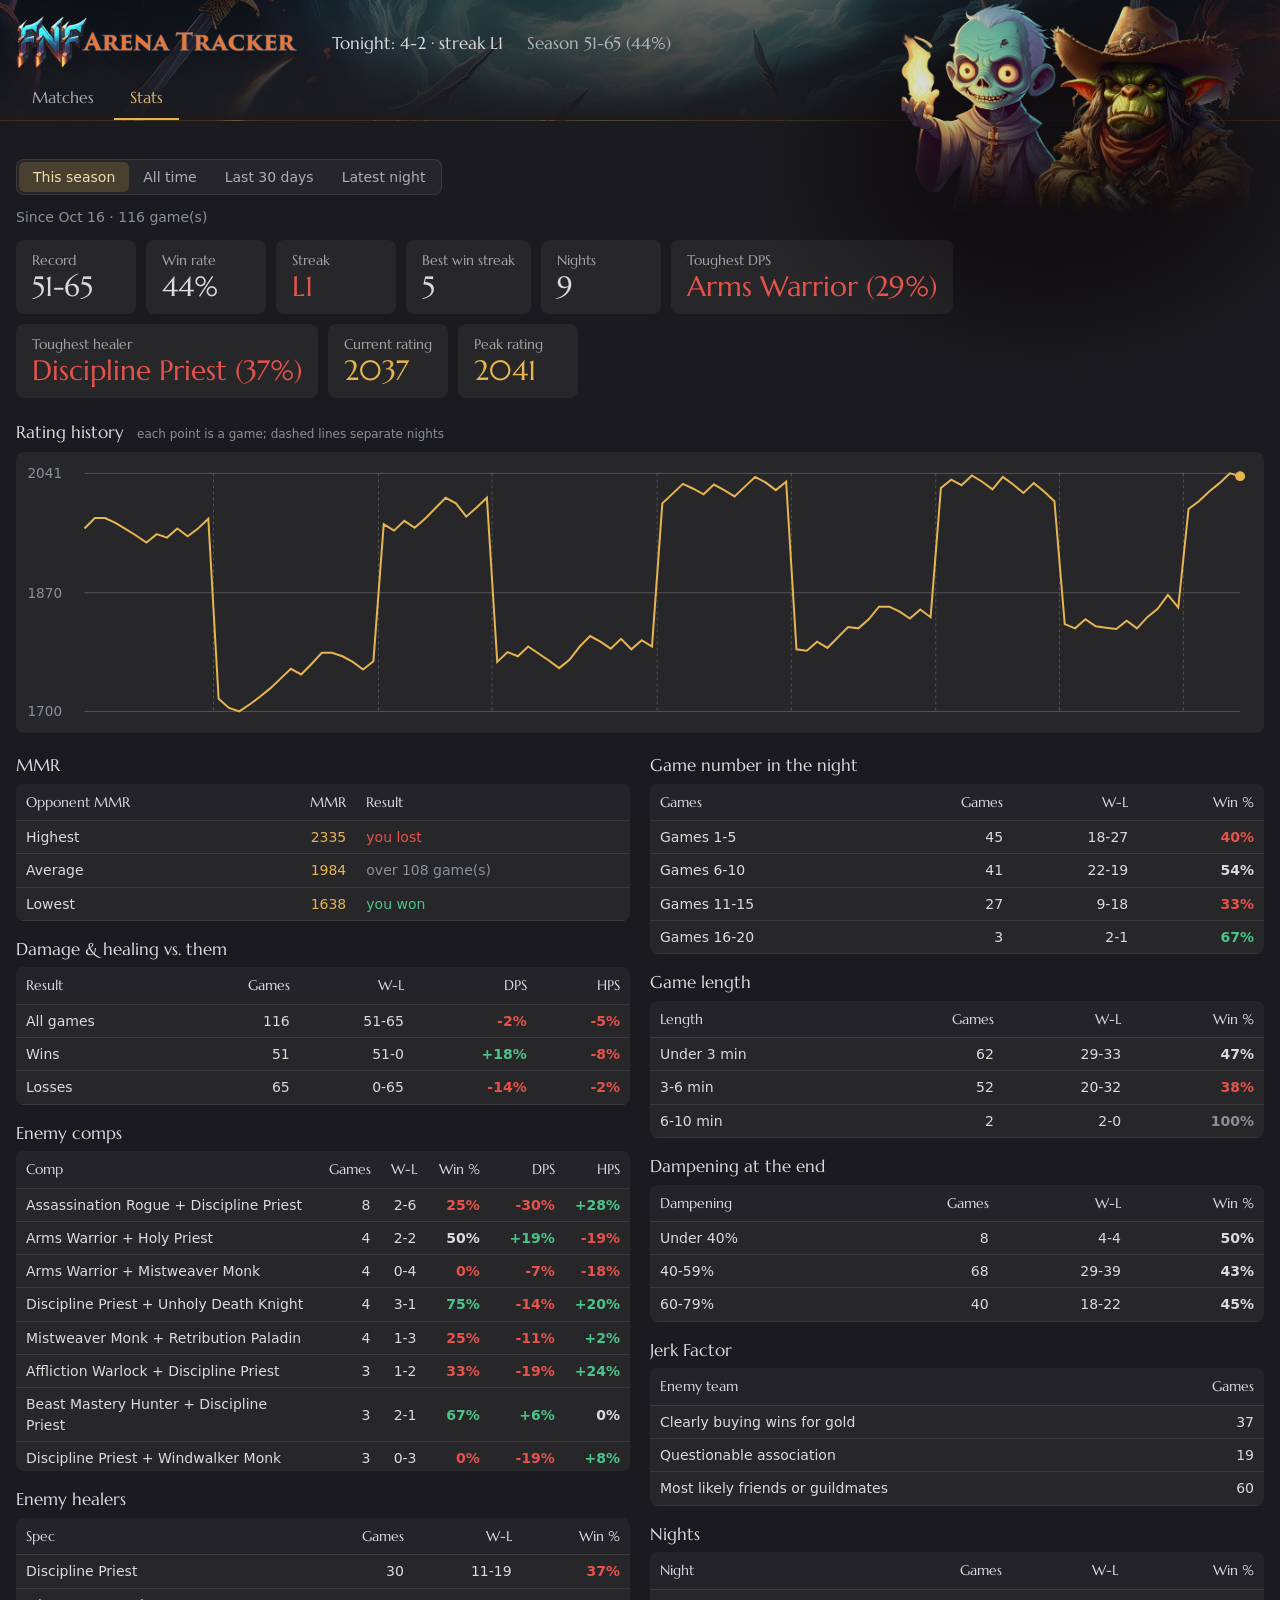
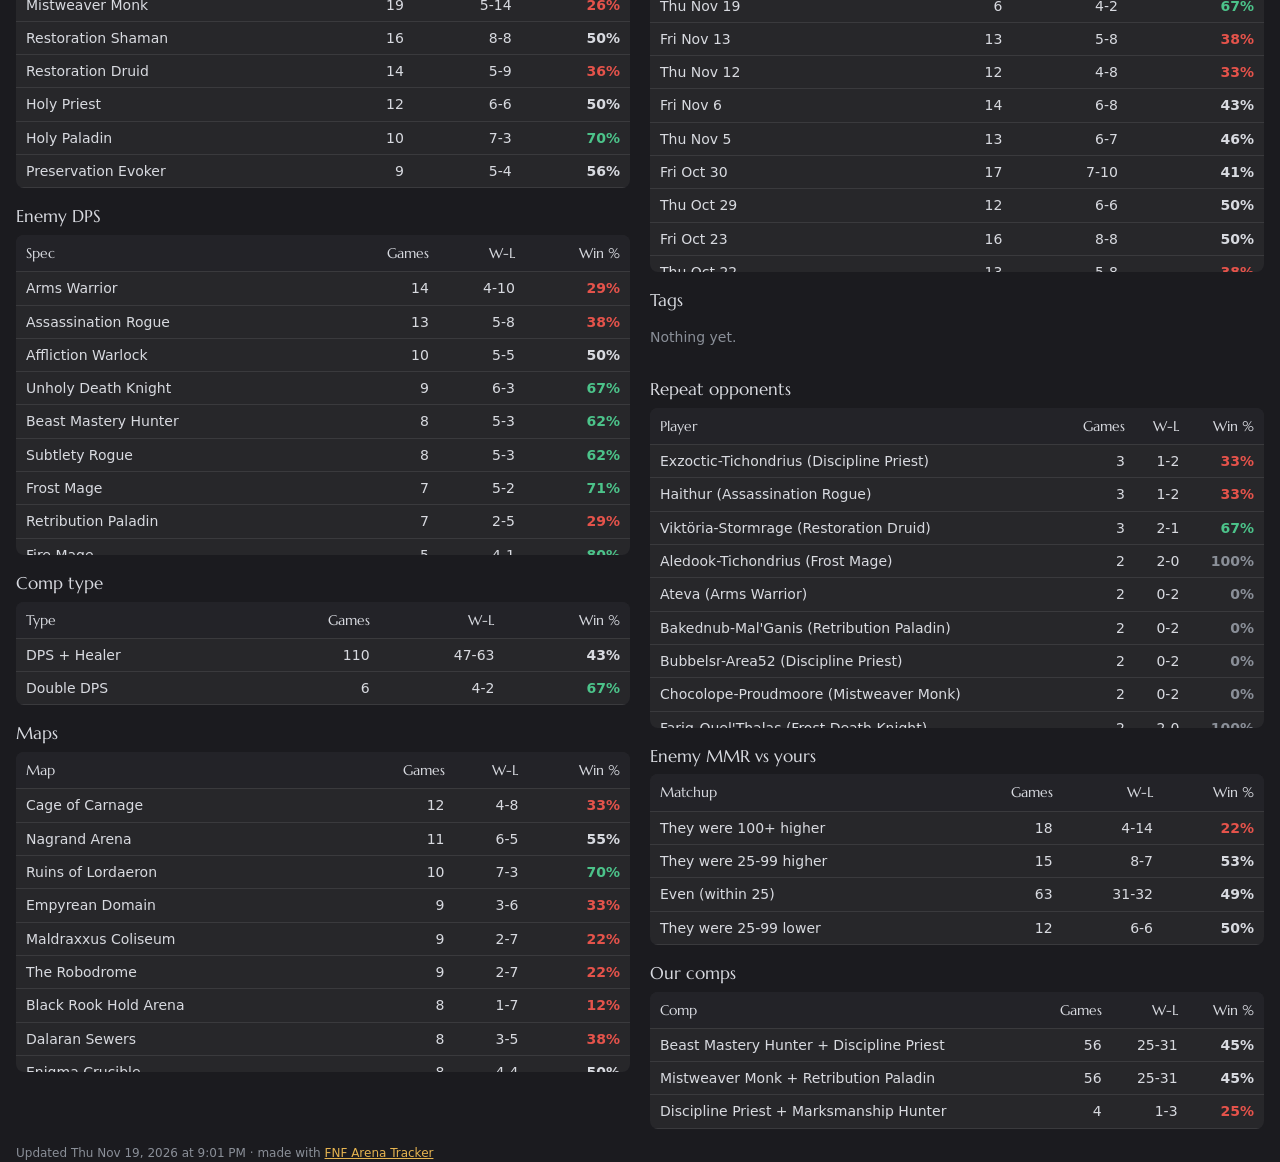
==== commit c912d208: "Update site: 116 games (2026-11-19 21:01)" ====
--- a/stats.html
+++ b/stats.html
@@ -5,7 +5,7 @@
 <meta name="viewport" content="width=device-width, initial-scale=1">
 <title>Stats · FNF Arena Tracker</title>
 <meta name="description" content="2v2 arena games and stats from FNF Arena Tracker.">
-<meta name="fnf-version" content="f5ed1424fb">
+<meta name="fnf-version" content="df6c9ed135">
 <link rel="icon" href="favicon.ico">
 <link rel="stylesheet" href="site.css?v=836c73fcfd">
 </head>
@@ -14,8 +14,8 @@
   <div class="wrap banner-row">
     <a class="logo" href="index.html"><img src="assets/logo.png" alt="FNF Arena Tracker"></a>
     <div class="record">
-      <span class="session">Tonight: 3-1 &#183; streak W3</span>
-      <span class="overall">Season 50-64 (44%)</span>
+      <span class="session">Tonight: 4-2 &#183; streak L1</span>
+      <span class="overall">Season 51-65 (44%)</span>
     </div>
   </div>
   <nav class="wrap tabs"><a href="index.html">Matches</a><a href="stats.html" class="active" aria-current="page">Stats</a></nav>
@@ -24,104 +24,104 @@
 <main class="wrap">
 <div class="toolbar"><div class="filter" role="tablist" aria-label="Which games"><button type="button" role="tab" data-range="season" class="on">This season</button><button type="button" role="tab" data-range="all">All time</button><button type="button" role="tab" data-range="last30">Last 30 days</button><button type="button" role="tab" data-range="night">Latest night</button></div></div>
 <section class="range" data-panel="season">
-<p class="range-summary">Since Oct 16 · 114 game(s)</p>
-<div class="cards"><div class="card"><span>Record</span><strong class="">50-64</strong></div><div class="card"><span>Win rate</span><strong class="">44%</strong></div><div class="card"><span>Streak</span><strong class="win">W3</strong></div><div class="card"><span>Best win streak</span><strong class="">5</strong></div><div class="card"><span>Nights</span><strong class="">9</strong></div><div class="card" title="4-10 against Arms Warrior over 14 game(s)."><span>Toughest DPS</span><strong class="loss">Arms Warrior (29%)</strong></div><div class="card" title="11-18 against Discipline Priest over 29 game(s)."><span>Toughest healer</span><strong class="loss">Discipline Priest (38%)</strong></div><div class="card"><span>Current rating</span><strong class="accent">2027</strong></div><div class="card"><span>Peak rating</span><strong class="accent">2038</strong></div></div>
+<p class="range-summary">Since Oct 16 · 116 game(s)</p>
+<div class="cards"><div class="card"><span>Record</span><strong class="">51-65</strong></div><div class="card"><span>Win rate</span><strong class="">44%</strong></div><div class="card"><span>Streak</span><strong class="loss">L1</strong></div><div class="card"><span>Best win streak</span><strong class="">5</strong></div><div class="card"><span>Nights</span><strong class="">9</strong></div><div class="card" title="4-10 against Arms Warrior over 14 game(s)."><span>Toughest DPS</span><strong class="loss">Arms Warrior (29%)</strong></div><div class="card" title="11-19 against Discipline Priest over 30 game(s)."><span>Toughest healer</span><strong class="loss">Discipline Priest (37%)</strong></div><div class="card"><span>Current rating</span><strong class="accent">2037</strong></div><div class="card"><span>Peak rating</span><strong class="accent">2041</strong></div></div>
 <h2>Rating history <small>each point is a game; dashed lines separate nights</small></h2>
-<div class="chart"><svg viewBox="0 0 1000 220" role="img" aria-label="Rating over time, from 1962 to 2027"><line class="guide" x1="52" x2="984" y1="14" y2="14"/><text x="6" y="18">2038</text><line class="guide" x1="52" x2="984" y1="110" y2="110"/><text x="6" y="114">1869</text><line class="guide" x1="52" x2="984" y1="206" y2="206"/><text x="6" y="210">1700</text><line class="night" x1="157.91" x2="157.91" y1="14" y2="206"/><line class="night" x1="293.47" x2="293.47" y1="14" y2="206"/><line class="night" x1="386.67" x2="386.67" y1="14" y2="206"/><line class="night" x1="522.24" x2="522.24" y1="14" y2="206"/><line class="night" x1="632.38" x2="632.38" y1="14" y2="206"/><line class="night" x1="751" x2="751" y1="14" y2="206"/><line class="night" x1="852.67" x2="852.67" y1="14" y2="206"/><line class="night" x1="954.35" x2="954.35" y1="14" y2="206"/><polyline class="line" points="52,57.17 60.47,48.65 68.95,48.65 77.42,52.63 85.89,57.74 94.36,62.85 102.84,68.53 111.31,61.72 119.78,64.56 128.25,57.17 136.73,63.42 145.2,57.17 153.67,49.22 162.15,195.78 170.62,203.16 179.09,206 187.56,200.32 196.04,194.07 204.51,187.25 212.98,179.3 221.45,171.35 229.93,175.89 238.4,167.37 246.87,158.28 255.35,158.28 263.82,161.12 272.29,165.67 280.76,171.92 289.24,165.1 297.71,53.76 306.18,58.88 314.65,50.92 323.13,56.6 331.6,49.22 340.07,40.7 348.55,32.18 357.02,36.72 365.49,47.51 373.96,40.13 382.44,32.18 390.91,165.67 399.38,157.72 407.85,161.12 416.33,153.17 424.8,158.85 433.27,164.53 441.75,170.78 450.22,163.96 458.69,153.17 467.16,144.65 475.64,149.2 484.11,154.88 492.58,146.92 501.05,155.44 509.53,148.06 518,153.17 526.47,36.72 534.95,28.77 543.42,20.82 551.89,24.79 560.36,29.34 568.84,21.38 577.31,25.93 585.78,31.04 594.25,23.09 602.73,15.14 611.2,19.68 619.67,25.93 628.15,19.11 636.62,155.44 645.09,156.58 653.56,149.2 662.04,154.31 670.51,145.79 678.98,137.27 687.45,138.4 695.93,131.02 704.4,120.79 712.87,120.79 721.35,124.77 729.82,130.45 738.29,123.07 746.76,129.31 755.24,24.22 763.71,17.41 772.18,21.95 780.65,14 789.13,19.11 797.6,25.36 806.07,15.14 814.55,21.38 823.02,28.2 831.49,20.25 839.96,27.07 848.44,35.02 856.91,134.99 865.38,138.4 873.85,131.02 882.33,136.7 890.8,137.83 899.27,138.97 907.75,132.15 916.22,138.4 924.69,129.31 933.16,122.5 941.64,111.14 950.11,121.36 958.58,41.27 967.05,35.02 975.53,27.07 984,20.25 "/><circle class="pt" cx="52" cy="57.17" r="6"><title>Thu Oct 22, 8:12 PM: 1962</title></circle><circle class="pt" cx="60.47" cy="48.65" r="6"><title>Thu Oct 22, 8:16 PM: 1977</title></circle><circle class="pt" cx="68.95" cy="48.65" r="6"><title>Thu Oct 22, 8:24 PM: 1977</title></circle><circle class="pt" cx="77.42" cy="52.63" r="6"><title>Thu Oct 22, 8:33 PM: 1970</title></circle><circle class="pt" cx="85.89" cy="57.74" r="6"><title>Thu Oct 22, 8:39 PM: 1961</title></circle><circle class="pt" cx="94.36" cy="62.85" r="6"><title>Thu Oct 22, 8:55 PM: 1952</title></circle><circle class="pt" cx="102.84" cy="68.53" r="6"><title>Thu Oct 22, 9:02 PM: 1942</title></circle><circle class="pt" cx="111.31" cy="61.72" r="6"><title>Thu Oct 22, 9:09 PM: 1954</title></circle><circle class="pt" cx="119.78" cy="64.56" r="6"><title>Thu Oct 22, 9:19 PM: 1949</title></circle><circle class="pt" cx="128.25" cy="57.17" r="6"><title>Thu Oct 22, 9:26 PM: 1962</title></circle><circle class="pt" cx="136.73" cy="63.42" r="6"><title>Thu Oct 22, 9:35 PM: 1951</title></circle><circle class="pt" cx="145.2" cy="57.17" r="6"><title>Thu Oct 22, 9:47 PM: 1962</title></circle><circle class="pt" cx="153.67" cy="49.22" r="6"><title>Thu Oct 22, 9:56 PM: 1976</title></circle><circle class="pt" cx="162.15" cy="195.78" r="6"><title>Fri Oct 23, 8:14 PM: 1718</title></circle><circle class="pt" cx="170.62" cy="203.16" r="6"><title>Fri Oct 23, 8:22 PM: 1705</title></circle><circle class="pt" cx="179.09" cy="206" r="6"><title>Fri Oct 23, 8:29 PM: 1700</title></circle><circle class="pt" cx="187.56" cy="200.32" r="6"><title>Fri Oct 23, 8:36 PM: 1710</title></circle><circle class="pt" cx="196.04" cy="194.07" r="6"><title>Fri Oct 23, 8:41 PM: 1721</title></circle><circle class="pt" cx="204.51" cy="187.25" r="6"><title>Fri Oct 23, 8:45 PM: 1733</title></circle><circle class="pt" cx="212.98" cy="179.3" r="6"><title>Fri Oct 23, 8:56 PM: 1747</title></circle><circle class="pt" cx="221.45" cy="171.35" r="6"><title>Fri Oct 23, 9:02 PM: 1761</title></circle><circle class="pt" cx="229.93" cy="175.89" r="6"><title>Fri Oct 23, 9:09 PM: 1753</title></circle><circle class="pt" cx="238.4" cy="167.37" r="6"><title>Fri Oct 23, 9:15 PM: 1768</title></circle><circle class="pt" cx="246.87" cy="158.28" r="6"><title>Fri Oct 23, 9:20 PM: 1784</title></circle><circle class="pt" cx="255.35" cy="158.28" r="6"><title>Fri Oct 23, 9:32 PM: 1784</title></circle><circle class="pt" cx="263.82" cy="161.12" r="6"><title>Fri Oct 23, 9:40 PM: 1779</title></circle><circle class="pt" cx="272.29" cy="165.67" r="6"><title>Fri Oct 23, 9:47 PM: 1771</title></circle><circle class="pt" cx="280.76" cy="171.92" r="6"><title>Fri Oct 23, 9:51 PM: 1760</title></circle><circle class="pt" cx="289.24" cy="165.1" r="6"><title>Fri Oct 23, 9:57 PM: 1772</title></circle><circle class="pt" cx="297.71" cy="53.76" r="6"><title>Thu Oct 29, 8:23 PM: 1968</title></circle><circle class="pt" cx="306.18" cy="58.88" r="6"><title>Thu Oct 29, 8:31 PM: 1959</title></circle><circle class="pt" cx="314.65" cy="50.92" r="6"><title>Thu Oct 29, 8:36 PM: 1973</title></circle><circle class="pt" cx="323.13" cy="56.6" r="6"><title>Thu Oct 29, 8:42 PM: 1963</title></circle><circle class="pt" cx="331.6" cy="49.22" r="6"><title>Thu Oct 29, 8:47 PM: 1976</title></circle><circle class="pt" cx="340.07" cy="40.7" r="6"><title>Thu Oct 29, 8:55 PM: 1991</title></circle><circle class="pt" cx="348.55" cy="32.18" r="6"><title>Thu Oct 29, 9:03 PM: 2006</title></circle><circle class="pt" cx="357.02" cy="36.72" r="6"><title>Thu Oct 29, 9:14 PM: 1998</title></circle><circle class="pt" cx="365.49" cy="47.51" r="6"><title>Thu Oct 29, 9:31 PM: 1979</title></circle><circle class="pt" cx="373.96" cy="40.13" r="6"><title>Thu Oct 29, 9:38 PM: 1992</title></circle><circle class="pt" cx="382.44" cy="32.18" r="6"><title>Thu Oct 29, 9:49 PM: 2006</title></circle><circle class="pt" cx="390.91" cy="165.67" r="6"><title>Fri Oct 30, 8:12 PM: 1771</title></circle><circle class="pt" cx="399.38" cy="157.72" r="6"><title>Fri Oct 30, 8:16 PM: 1785</title></circle><circle class="pt" cx="407.85" cy="161.12" r="6"><title>Fri Oct 30, 8:21 PM: 1779</title></circle><circle class="pt" cx="416.33" cy="153.17" r="6"><title>Fri Oct 30, 8:24 PM: 1793</title></circle><circle class="pt" cx="424.8" cy="158.85" r="6"><title>Fri Oct 30, 8:31 PM: 1783</title></circle><circle class="pt" cx="433.27" cy="164.53" r="6"><title>Fri Oct 30, 8:36 PM: 1773</title></circle><circle class="pt" cx="441.75" cy="170.78" r="6"><title>Fri Oct 30, 8:43 PM: 1762</title></circle><circle class="pt" cx="450.22" cy="163.96" r="6"><title>Fri Oct 30, 8:52 PM: 1774</title></circle><circle class="pt" cx="458.69" cy="153.17" r="6"><title>Fri Oct 30, 9:03 PM: 1793</title></circle><circle class="pt" cx="467.16" cy="144.65" r="6"><title>Fri Oct 30, 9:10 PM: 1808</title></circle><circle class="pt" cx="475.64" cy="149.2" r="6"><title>Fri Oct 30, 9:19 PM: 1800</title></circle><circle class="pt" cx="484.11" cy="154.88" r="6"><title>Fri Oct 30, 9:26 PM: 1790</title></circle><circle class="pt" cx="492.58" cy="146.92" r="6"><title>Fri Oct 30, 9:31 PM: 1804</title></circle><circle class="pt" cx="501.05" cy="155.44" r="6"><title>Fri Oct 30, 9:45 PM: 1789</title></circle><circle class="pt" cx="509.53" cy="148.06" r="6"><title>Fri Oct 30, 9:51 PM: 1802</title></circle><circle class="pt" cx="518" cy="153.17" r="6"><title>Fri Oct 30, 9:58 PM: 1793</title></circle><circle class="pt" cx="526.47" cy="36.72" r="6"><title>Thu Nov 5, 8:20 PM: 1998</title></circle><circle class="pt" cx="534.95" cy="28.77" r="6"><title>Thu Nov 5, 8:28 PM: 2012</title></circle><circle class="pt" cx="543.42" cy="20.82" r="6"><title>Thu Nov 5, 8:34 PM: 2026</title></circle><circle class="pt" cx="551.89" cy="24.79" r="6"><title>Thu Nov 5, 8:42 PM: 2019</title></circle><circle class="pt" cx="560.36" cy="29.34" r="6"><title>Thu Nov 5, 8:50 PM: 2011</title></circle><circle class="pt" cx="568.84" cy="21.38" r="6"><title>Thu Nov 5, 8:56 PM: 2025</title></circle><circle class="pt" cx="577.31" cy="25.93" r="6"><title>Thu Nov 5, 9:05 PM: 2017</title></circle><circle class="pt" cx="585.78" cy="31.04" r="6"><title>Thu Nov 5, 9:09 PM: 2008</title></circle><circle class="pt" cx="594.25" cy="23.09" r="6"><title>Thu Nov 5, 9:18 PM: 2022</title></circle><circle class="pt" cx="602.73" cy="15.14" r="6"><title>Thu Nov 5, 9:27 PM: 2036</title></circle><circle class="pt" cx="611.2" cy="19.68" r="6"><title>Thu Nov 5, 9:36 PM: 2028</title></circle><circle class="pt" cx="619.67" cy="25.93" r="6"><title>Thu Nov 5, 9:45 PM: 2017</title></circle><circle class="pt" cx="628.15" cy="19.11" r="6"><title>Thu Nov 5, 9:56 PM: 2029</title></circle><circle class="pt" cx="636.62" cy="155.44" r="6"><title>Fri Nov 6, 8:19 PM: 1789</title></circle><circle class="pt" cx="645.09" cy="156.58" r="6"><title>Fri Nov 6, 8:25 PM: 1787</title></circle><circle class="pt" cx="653.56" cy="149.2" r="6"><title>Fri Nov 6, 8:34 PM: 1800</title></circle><circle class="pt" cx="662.04" cy="154.31" r="6"><title>Fri Nov 6, 8:40 PM: 1791</title></circle><circle class="pt" cx="670.51" cy="145.79" r="6"><title>Fri Nov 6, 8:49 PM: 1806</title></circle><circle class="pt" cx="678.98" cy="137.27" r="6"><title>Fri Nov 6, 8:57 PM: 1821</title></circle><circle class="pt" cx="687.45" cy="138.4" r="6"><title>Fri Nov 6, 9:06 PM: 1819</title></circle><circle class="pt" cx="695.93" cy="131.02" r="6"><title>Fri Nov 6, 9:12 PM: 1832</title></circle><circle class="pt" cx="704.4" cy="120.79" r="6"><title>Fri Nov 6, 9:22 PM: 1850</title></circle><circle class="pt" cx="712.87" cy="120.79" r="6"><title>Fri Nov 6, 9:30 PM: 1850</title></circle><circle class="pt" cx="721.35" cy="124.77" r="6"><title>Fri Nov 6, 9:42 PM: 1843</title></circle><circle class="pt" cx="729.82" cy="130.45" r="6"><title>Fri Nov 6, 9:48 PM: 1833</title></circle><circle class="pt" cx="738.29" cy="123.07" r="6"><title>Fri Nov 6, 9:53 PM: 1846</title></circle><circle class="pt" cx="746.76" cy="129.31" r="6"><title>Fri Nov 6, 10:01 PM: 1835</title></circle><circle class="pt" cx="755.24" cy="24.22" r="6"><title>Thu Nov 12, 8:19 PM: 2020</title></circle><circle class="pt" cx="763.71" cy="17.41" r="6"><title>Thu Nov 12, 8:31 PM: 2032</title></circle><circle class="pt" cx="772.18" cy="21.95" r="6"><title>Thu Nov 12, 8:44 PM: 2024</title></circle><circle class="pt" cx="780.65" cy="14" r="6"><title>Thu Nov 12, 8:49 PM: 2038</title></circle><circle class="pt" cx="789.13" cy="19.11" r="6"><title>Thu Nov 12, 9:01 PM: 2029</title></circle><circle class="pt" cx="797.6" cy="25.36" r="6"><title>Thu Nov 12, 9:11 PM: 2018</title></circle><circle class="pt" cx="806.07" cy="15.14" r="6"><title>Thu Nov 12, 9:20 PM: 2036</title></circle><circle class="pt" cx="814.55" cy="21.38" r="6"><title>Thu Nov 12, 9:26 PM: 2025</title></circle><circle class="pt" cx="823.02" cy="28.2" r="6"><title>Thu Nov 12, 9:33 PM: 2013</title></circle><circle class="pt" cx="831.49" cy="20.25" r="6"><title>Thu Nov 12, 9:39 PM: 2027</title></circle><circle class="pt" cx="839.96" cy="27.07" r="6"><title>Thu Nov 12, 9:44 PM: 2015</title></circle><circle class="pt" cx="848.44" cy="35.02" r="6"><title>Thu Nov 12, 9:51 PM: 2001</title></circle><circle class="pt" cx="856.91" cy="134.99" r="6"><title>Fri Nov 13, 8:12 PM: 1825</title></circle><circle class="pt" cx="865.38" cy="138.4" r="6"><title>Fri Nov 13, 8:18 PM: 1819</title></circle><circle class="pt" cx="873.85" cy="131.02" r="6"><title>Fri Nov 13, 8:25 PM: 1832</title></circle><circle class="pt" cx="882.33" cy="136.7" r="6"><title>Fri Nov 13, 8:33 PM: 1822</title></circle><circle class="pt" cx="890.8" cy="137.83" r="6"><title>Fri Nov 13, 8:50 PM: 1820</title></circle><circle class="pt" cx="899.27" cy="138.97" r="6"><title>Fri Nov 13, 8:58 PM: 1818</title></circle><circle class="pt" cx="907.75" cy="132.15" r="6"><title>Fri Nov 13, 9:10 PM: 1830</title></circle><circle class="pt" cx="916.22" cy="138.4" r="6"><title>Fri Nov 13, 9:18 PM: 1819</title></circle><circle class="pt" cx="924.69" cy="129.31" r="6"><title>Fri Nov 13, 9:27 PM: 1835</title></circle><circle class="pt" cx="933.16" cy="122.5" r="6"><title>Fri Nov 13, 9:35 PM: 1847</title></circle><circle class="pt" cx="941.64" cy="111.14" r="6"><title>Fri Nov 13, 9:42 PM: 1867</title></circle><circle class="pt" cx="950.11" cy="121.36" r="6"><title>Fri Nov 13, 9:59 PM: 1849</title></circle><circle class="pt" cx="958.58" cy="41.27" r="6"><title>Thu Nov 19, 8:22 PM: 1990</title></circle><circle class="pt" cx="967.05" cy="35.02" r="6"><title>Thu Nov 19, 8:32 PM: 2001</title></circle><circle class="pt" cx="975.53" cy="27.07" r="6"><title>Thu Nov 19, 8:39 PM: 2015</title></circle><circle class="pt" cx="984" cy="20.25" r="6"><title>Thu Nov 19, 8:50 PM: 2027</title></circle><circle class="last" cx="984" cy="20.25" r="4"/></svg></div>
+<div class="chart"><svg viewBox="0 0 1000 220" role="img" aria-label="Rating over time, from 1962 to 2037"><line class="guide" x1="52" x2="984" y1="14" y2="14"/><text x="6" y="18">2041</text><line class="guide" x1="52" x2="984" y1="110.28" y2="110.28"/><text x="6" y="114.28">1870</text><line class="guide" x1="52" x2="984" y1="206" y2="206"/><text x="6" y="210">1700</text><line class="night" x1="156.02" x2="156.02" y1="14" y2="206"/><line class="night" x1="289.16" x2="289.16" y1="14" y2="206"/><line class="night" x1="380.7" x2="380.7" y1="14" y2="206"/><line class="night" x1="513.84" x2="513.84" y1="14" y2="206"/><line class="night" x1="622.02" x2="622.02" y1="14" y2="206"/><line class="night" x1="738.52" x2="738.52" y1="14" y2="206"/><line class="night" x1="838.38" x2="838.38" y1="14" y2="206"/><line class="night" x1="938.23" x2="938.23" y1="14" y2="206"/><polyline class="line" points="52,58.48 60.32,50.04 68.64,50.04 76.96,53.98 85.29,59.04 93.61,64.11 101.93,69.74 110.25,62.99 118.57,65.8 126.89,58.48 135.21,64.67 143.54,58.48 151.86,50.6 160.18,195.87 168.5,203.18 176.82,206 185.14,200.37 193.46,194.18 201.79,187.42 210.11,179.54 218.43,171.65 226.75,176.16 235.07,167.71 243.39,158.7 251.71,158.7 260.04,161.52 268.36,166.02 276.68,172.22 285,165.46 293.32,55.1 301.64,60.17 309.96,52.29 318.29,57.92 326.61,50.6 334.93,42.15 343.25,33.71 351.57,38.21 359.89,48.91 368.21,41.59 376.54,33.71 384.86,166.02 393.18,158.14 401.5,161.52 409.82,153.64 418.14,159.27 426.46,164.9 434.79,171.09 443.11,164.33 451.43,153.64 459.75,145.19 468.07,149.7 476.39,155.33 484.71,147.44 493.04,155.89 501.36,148.57 509.68,153.64 518,38.21 526.32,30.33 534.64,22.45 542.96,26.39 551.29,30.89 559.61,23.01 567.93,27.51 576.25,32.58 584.57,24.7 592.89,16.82 601.21,21.32 609.54,27.51 617.86,20.76 626.18,155.89 634.5,157.01 642.82,149.7 651.14,154.76 659.46,146.32 667.79,137.87 676.11,139 684.43,131.68 692.75,121.54 701.07,121.54 709.39,125.48 717.71,131.11 726.04,123.79 734.36,129.99 742.68,25.82 751,19.07 759.32,23.57 767.64,15.69 775.96,20.76 784.29,26.95 792.61,16.82 800.93,23.01 809.25,29.77 817.57,21.88 825.89,28.64 834.21,36.52 842.54,135.62 850.86,139 859.18,131.68 867.5,137.31 875.82,138.43 884.14,139.56 892.46,132.8 900.79,139 909.11,129.99 917.43,123.23 925.75,111.97 934.07,122.11 942.39,42.72 950.71,36.52 959.04,28.64 967.36,21.88 975.68,14 984,16.25 "/><circle class="pt" cx="52" cy="58.48" r="6"><title>Thu Oct 22, 8:12 PM: 1962</title></circle><circle class="pt" cx="60.32" cy="50.04" r="6"><title>Thu Oct 22, 8:16 PM: 1977</title></circle><circle class="pt" cx="68.64" cy="50.04" r="6"><title>Thu Oct 22, 8:24 PM: 1977</title></circle><circle class="pt" cx="76.96" cy="53.98" r="6"><title>Thu Oct 22, 8:33 PM: 1970</title></circle><circle class="pt" cx="85.29" cy="59.04" r="6"><title>Thu Oct 22, 8:39 PM: 1961</title></circle><circle class="pt" cx="93.61" cy="64.11" r="6"><title>Thu Oct 22, 8:55 PM: 1952</title></circle><circle class="pt" cx="101.93" cy="69.74" r="6"><title>Thu Oct 22, 9:02 PM: 1942</title></circle><circle class="pt" cx="110.25" cy="62.99" r="6"><title>Thu Oct 22, 9:09 PM: 1954</title></circle><circle class="pt" cx="118.57" cy="65.8" r="6"><title>Thu Oct 22, 9:19 PM: 1949</title></circle><circle class="pt" cx="126.89" cy="58.48" r="6"><title>Thu Oct 22, 9:26 PM: 1962</title></circle><circle class="pt" cx="135.21" cy="64.67" r="6"><title>Thu Oct 22, 9:35 PM: 1951</title></circle><circle class="pt" cx="143.54" cy="58.48" r="6"><title>Thu Oct 22, 9:47 PM: 1962</title></circle><circle class="pt" cx="151.86" cy="50.6" r="6"><title>Thu Oct 22, 9:56 PM: 1976</title></circle><circle class="pt" cx="160.18" cy="195.87" r="6"><title>Fri Oct 23, 8:14 PM: 1718</title></circle><circle class="pt" cx="168.5" cy="203.18" r="6"><title>Fri Oct 23, 8:22 PM: 1705</title></circle><circle class="pt" cx="176.82" cy="206" r="6"><title>Fri Oct 23, 8:29 PM: 1700</title></circle><circle class="pt" cx="185.14" cy="200.37" r="6"><title>Fri Oct 23, 8:36 PM: 1710</title></circle><circle class="pt" cx="193.46" cy="194.18" r="6"><title>Fri Oct 23, 8:41 PM: 1721</title></circle><circle class="pt" cx="201.79" cy="187.42" r="6"><title>Fri Oct 23, 8:45 PM: 1733</title></circle><circle class="pt" cx="210.11" cy="179.54" r="6"><title>Fri Oct 23, 8:56 PM: 1747</title></circle><circle class="pt" cx="218.43" cy="171.65" r="6"><title>Fri Oct 23, 9:02 PM: 1761</title></circle><circle class="pt" cx="226.75" cy="176.16" r="6"><title>Fri Oct 23, 9:09 PM: 1753</title></circle><circle class="pt" cx="235.07" cy="167.71" r="6"><title>Fri Oct 23, 9:15 PM: 1768</title></circle><circle class="pt" cx="243.39" cy="158.7" r="6"><title>Fri Oct 23, 9:20 PM: 1784</title></circle><circle class="pt" cx="251.71" cy="158.7" r="6"><title>Fri Oct 23, 9:32 PM: 1784</title></circle><circle class="pt" cx="260.04" cy="161.52" r="6"><title>Fri Oct 23, 9:40 PM: 1779</title></circle><circle class="pt" cx="268.36" cy="166.02" r="6"><title>Fri Oct 23, 9:47 PM: 1771</title></circle><circle class="pt" cx="276.68" cy="172.22" r="6"><title>Fri Oct 23, 9:51 PM: 1760</title></circle><circle class="pt" cx="285" cy="165.46" r="6"><title>Fri Oct 23, 9:57 PM: 1772</title></circle><circle class="pt" cx="293.32" cy="55.1" r="6"><title>Thu Oct 29, 8:23 PM: 1968</title></circle><circle class="pt" cx="301.64" cy="60.17" r="6"><title>Thu Oct 29, 8:31 PM: 1959</title></circle><circle class="pt" cx="309.96" cy="52.29" r="6"><title>Thu Oct 29, 8:36 PM: 1973</title></circle><circle class="pt" cx="318.29" cy="57.92" r="6"><title>Thu Oct 29, 8:42 PM: 1963</title></circle><circle class="pt" cx="326.61" cy="50.6" r="6"><title>Thu Oct 29, 8:47 PM: 1976</title></circle><circle class="pt" cx="334.93" cy="42.15" r="6"><title>Thu Oct 29, 8:55 PM: 1991</title></circle><circle class="pt" cx="343.25" cy="33.71" r="6"><title>Thu Oct 29, 9:03 PM: 2006</title></circle><circle class="pt" cx="351.57" cy="38.21" r="6"><title>Thu Oct 29, 9:14 PM: 1998</title></circle><circle class="pt" cx="359.89" cy="48.91" r="6"><title>Thu Oct 29, 9:31 PM: 1979</title></circle><circle class="pt" cx="368.21" cy="41.59" r="6"><title>Thu Oct 29, 9:38 PM: 1992</title></circle><circle class="pt" cx="376.54" cy="33.71" r="6"><title>Thu Oct 29, 9:49 PM: 2006</title></circle><circle class="pt" cx="384.86" cy="166.02" r="6"><title>Fri Oct 30, 8:12 PM: 1771</title></circle><circle class="pt" cx="393.18" cy="158.14" r="6"><title>Fri Oct 30, 8:16 PM: 1785</title></circle><circle class="pt" cx="401.5" cy="161.52" r="6"><title>Fri Oct 30, 8:21 PM: 1779</title></circle><circle class="pt" cx="409.82" cy="153.64" r="6"><title>Fri Oct 30, 8:24 PM: 1793</title></circle><circle class="pt" cx="418.14" cy="159.27" r="6"><title>Fri Oct 30, 8:31 PM: 1783</title></circle><circle class="pt" cx="426.46" cy="164.9" r="6"><title>Fri Oct 30, 8:36 PM: 1773</title></circle><circle class="pt" cx="434.79" cy="171.09" r="6"><title>Fri Oct 30, 8:43 PM: 1762</title></circle><circle class="pt" cx="443.11" cy="164.33" r="6"><title>Fri Oct 30, 8:52 PM: 1774</title></circle><circle class="pt" cx="451.43" cy="153.64" r="6"><title>Fri Oct 30, 9:03 PM: 1793</title></circle><circle class="pt" cx="459.75" cy="145.19" r="6"><title>Fri Oct 30, 9:10 PM: 1808</title></circle><circle class="pt" cx="468.07" cy="149.7" r="6"><title>Fri Oct 30, 9:19 PM: 1800</title></circle><circle class="pt" cx="476.39" cy="155.33" r="6"><title>Fri Oct 30, 9:26 PM: 1790</title></circle><circle class="pt" cx="484.71" cy="147.44" r="6"><title>Fri Oct 30, 9:31 PM: 1804</title></circle><circle class="pt" cx="493.04" cy="155.89" r="6"><title>Fri Oct 30, 9:45 PM: 1789</title></circle><circle class="pt" cx="501.36" cy="148.57" r="6"><title>Fri Oct 30, 9:51 PM: 1802</title></circle><circle class="pt" cx="509.68" cy="153.64" r="6"><title>Fri Oct 30, 9:58 PM: 1793</title></circle><circle class="pt" cx="518" cy="38.21" r="6"><title>Thu Nov 5, 8:20 PM: 1998</title></circle><circle class="pt" cx="526.32" cy="30.33" r="6"><title>Thu Nov 5, 8:28 PM: 2012</title></circle><circle class="pt" cx="534.64" cy="22.45" r="6"><title>Thu Nov 5, 8:34 PM: 2026</title></circle><circle class="pt" cx="542.96" cy="26.39" r="6"><title>Thu Nov 5, 8:42 PM: 2019</title></circle><circle class="pt" cx="551.29" cy="30.89" r="6"><title>Thu Nov 5, 8:50 PM: 2011</title></circle><circle class="pt" cx="559.61" cy="23.01" r="6"><title>Thu Nov 5, 8:56 PM: 2025</title></circle><circle class="pt" cx="567.93" cy="27.51" r="6"><title>Thu Nov 5, 9:05 PM: 2017</title></circle><circle class="pt" cx="576.25" cy="32.58" r="6"><title>Thu Nov 5, 9:09 PM: 2008</title></circle><circle class="pt" cx="584.57" cy="24.7" r="6"><title>Thu Nov 5, 9:18 PM: 2022</title></circle><circle class="pt" cx="592.89" cy="16.82" r="6"><title>Thu Nov 5, 9:27 PM: 2036</title></circle><circle class="pt" cx="601.21" cy="21.32" r="6"><title>Thu Nov 5, 9:36 PM: 2028</title></circle><circle class="pt" cx="609.54" cy="27.51" r="6"><title>Thu Nov 5, 9:45 PM: 2017</title></circle><circle class="pt" cx="617.86" cy="20.76" r="6"><title>Thu Nov 5, 9:56 PM: 2029</title></circle><circle class="pt" cx="626.18" cy="155.89" r="6"><title>Fri Nov 6, 8:19 PM: 1789</title></circle><circle class="pt" cx="634.5" cy="157.01" r="6"><title>Fri Nov 6, 8:25 PM: 1787</title></circle><circle class="pt" cx="642.82" cy="149.7" r="6"><title>Fri Nov 6, 8:34 PM: 1800</title></circle><circle class="pt" cx="651.14" cy="154.76" r="6"><title>Fri Nov 6, 8:40 PM: 1791</title></circle><circle class="pt" cx="659.46" cy="146.32" r="6"><title>Fri Nov 6, 8:49 PM: 1806</title></circle><circle class="pt" cx="667.79" cy="137.87" r="6"><title>Fri Nov 6, 8:57 PM: 1821</title></circle><circle class="pt" cx="676.11" cy="139" r="6"><title>Fri Nov 6, 9:06 PM: 1819</title></circle><circle class="pt" cx="684.43" cy="131.68" r="6"><title>Fri Nov 6, 9:12 PM: 1832</title></circle><circle class="pt" cx="692.75" cy="121.54" r="6"><title>Fri Nov 6, 9:22 PM: 1850</title></circle><circle class="pt" cx="701.07" cy="121.54" r="6"><title>Fri Nov 6, 9:30 PM: 1850</title></circle><circle class="pt" cx="709.39" cy="125.48" r="6"><title>Fri Nov 6, 9:42 PM: 1843</title></circle><circle class="pt" cx="717.71" cy="131.11" r="6"><title>Fri Nov 6, 9:48 PM: 1833</title></circle><circle class="pt" cx="726.04" cy="123.79" r="6"><title>Fri Nov 6, 9:53 PM: 1846</title></circle><circle class="pt" cx="734.36" cy="129.99" r="6"><title>Fri Nov 6, 10:01 PM: 1835</title></circle><circle class="pt" cx="742.68" cy="25.82" r="6"><title>Thu Nov 12, 8:19 PM: 2020</title></circle><circle class="pt" cx="751" cy="19.07" r="6"><title>Thu Nov 12, 8:31 PM: 2032</title></circle><circle class="pt" cx="759.32" cy="23.57" r="6"><title>Thu Nov 12, 8:44 PM: 2024</title></circle><circle class="pt" cx="767.64" cy="15.69" r="6"><title>Thu Nov 12, 8:49 PM: 2038</title></circle><circle class="pt" cx="775.96" cy="20.76" r="6"><title>Thu Nov 12, 9:01 PM: 2029</title></circle><circle class="pt" cx="784.29" cy="26.95" r="6"><title>Thu Nov 12, 9:11 PM: 2018</title></circle><circle class="pt" cx="792.61" cy="16.82" r="6"><title>Thu Nov 12, 9:20 PM: 2036</title></circle><circle class="pt" cx="800.93" cy="23.01" r="6"><title>Thu Nov 12, 9:26 PM: 2025</title></circle><circle class="pt" cx="809.25" cy="29.77" r="6"><title>Thu Nov 12, 9:33 PM: 2013</title></circle><circle class="pt" cx="817.57" cy="21.88" r="6"><title>Thu Nov 12, 9:39 PM: 2027</title></circle><circle class="pt" cx="825.89" cy="28.64" r="6"><title>Thu Nov 12, 9:44 PM: 2015</title></circle><circle class="pt" cx="834.21" cy="36.52" r="6"><title>Thu Nov 12, 9:51 PM: 2001</title></circle><circle class="pt" cx="842.54" cy="135.62" r="6"><title>Fri Nov 13, 8:12 PM: 1825</title></circle><circle class="pt" cx="850.86" cy="139" r="6"><title>Fri Nov 13, 8:18 PM: 1819</title></circle><circle class="pt" cx="859.18" cy="131.68" r="6"><title>Fri Nov 13, 8:25 PM: 1832</title></circle><circle class="pt" cx="867.5" cy="137.31" r="6"><title>Fri Nov 13, 8:33 PM: 1822</title></circle><circle class="pt" cx="875.82" cy="138.43" r="6"><title>Fri Nov 13, 8:50 PM: 1820</title></circle><circle class="pt" cx="884.14" cy="139.56" r="6"><title>Fri Nov 13, 8:58 PM: 1818</title></circle><circle class="pt" cx="892.46" cy="132.8" r="6"><title>Fri Nov 13, 9:10 PM: 1830</title></circle><circle class="pt" cx="900.79" cy="139" r="6"><title>Fri Nov 13, 9:18 PM: 1819</title></circle><circle class="pt" cx="909.11" cy="129.99" r="6"><title>Fri Nov 13, 9:27 PM: 1835</title></circle><circle class="pt" cx="917.43" cy="123.23" r="6"><title>Fri Nov 13, 9:35 PM: 1847</title></circle><circle class="pt" cx="925.75" cy="111.97" r="6"><title>Fri Nov 13, 9:42 PM: 1867</title></circle><circle class="pt" cx="934.07" cy="122.11" r="6"><title>Fri Nov 13, 9:59 PM: 1849</title></circle><circle class="pt" cx="942.39" cy="42.72" r="6"><title>Thu Nov 19, 8:22 PM: 1990</title></circle><circle class="pt" cx="950.71" cy="36.52" r="6"><title>Thu Nov 19, 8:32 PM: 2001</title></circle><circle class="pt" cx="959.04" cy="28.64" r="6"><title>Thu Nov 19, 8:39 PM: 2015</title></circle><circle class="pt" cx="967.36" cy="21.88" r="6"><title>Thu Nov 19, 8:50 PM: 2027</title></circle><circle class="pt" cx="975.68" cy="14" r="6"><title>Thu Nov 19, 8:55 PM: 2041</title></circle><circle class="pt" cx="984" cy="16.25" r="6"><title>Thu Nov 19, 9:00 PM: 2037</title></circle><circle class="last" cx="984" cy="16.25" r="4"/></svg></div>
 <div class="tables">
-<section class="stat"><h3>MMR</h3><div class="stat-scroll" title="Opponent team MMR from 106 game(s) recorded by the FNF addon."><table class="sortable"><thead><tr><th>Opponent MMR</th><th class="r">MMR</th><th>Result</th></tr></thead><tbody><tr><td>Highest</td><td class="r accent">2253</td><td class="loss">you lost</td></tr><tr><td>Average</td><td class="r accent">1980</td><td class="dim">over 106 game(s)</td></tr><tr><td>Lowest</td><td class="r accent">1638</td><td class="win">you won</td></tr></tbody></table></div></section>
-<section class="stat"><h3>Damage &amp; healing vs. them</h3><div class="stat-scroll" title="Your team&#39;s total damage and healing vs. the enemy team&#39;s over these games. -20% DPS = 20% less damage than them. Healing only counts games where both teams brought the same number of healers."><table class="sortable"><thead><tr><th>Result</th><th data-type="num" class="r">Games</th><th data-type="num" class="r">W-L</th><th data-type="num" class="r">DPS</th><th data-type="num" class="r">HPS</th></tr></thead><tbody><tr><td>All games</td><td class="r">114</td><td class="r" data-sort="114">50-64</td><td class="r pct loss" data-sort="-1.76">-2%</td><td class="r pct loss" data-sort="-4.77" title="From 108 of 114 games; the rest had a different number of healers on each side.">-5%</td></tr><tr><td>Wins</td><td class="r">50</td><td class="r" data-sort="50">50-0</td><td class="r pct win" data-sort="18.84">+19%</td><td class="r pct loss" data-sort="-8.32" title="From 46 of 50 games; the rest had a different number of healers on each side.">-8%</td></tr><tr><td>Losses</td><td class="r">64</td><td class="r" data-sort="64">0-64</td><td class="r pct loss" data-sort="-14.35">-14%</td><td class="r pct loss" data-sort="-2.17" title="From 62 of 64 games; the rest had a different number of healers on each side.">-2%</td></tr></tbody></table></div></section>
-<section class="stat"><h3>Enemy comps</h3><div class="stat-scroll" title="DPS / HPS: your team&#39;s total damage and healing vs. the enemy team&#39;s, from games recorded by the addon. -20% DPS = 20% less damage than them. Healing only counts games where both teams brought the same number of healers."><table class="sortable"><thead><tr><th>Comp</th><th data-type="num" class="r">Games</th><th data-type="num" class="r">W-L</th><th data-type="num" class="r">Win %</th><th data-type="num" class="r">DPS</th><th data-type="num" class="r">HPS</th></tr></thead><tbody><tr><td>Assassination Rogue + Discipline Priest</td><td class="r">8</td><td class="r" data-sort="8">2-6</td><td class="r pct loss" data-sort="0.25">25%</td><td class="r pct loss" data-sort="-29.65">-30%</td><td class="r pct win" data-sort="28.27">+28%</td></tr><tr><td>Arms Warrior + Holy Priest</td><td class="r">4</td><td class="r" data-sort="4">2-2</td><td class="r pct " data-sort="0.5">50%</td><td class="r pct win" data-sort="19.44">+19%</td><td class="r pct loss" data-sort="-19.06">-19%</td></tr><tr><td>Arms Warrior + Mistweaver Monk</td><td class="r">4</td><td class="r" data-sort="4">0-4</td><td class="r pct loss" data-sort="0">0%</td><td class="r pct loss" data-sort="-7.45">-7%</td><td class="r pct loss" data-sort="-17.52">-18%</td></tr><tr><td>Discipline Priest + Unholy Death Knight</td><td class="r">4</td><td class="r" data-sort="4">3-1</td><td class="r pct win" data-sort="0.75">75%</td><td class="r pct loss" data-sort="-14.07">-14%</td><td class="r pct win" data-sort="20.24">+20%</td></tr><tr><td>Mistweaver Monk + Retribution Paladin</td><td class="r">4</td><td class="r" data-sort="4">1-3</td><td class="r pct loss" data-sort="0.25">25%</td><td class="r pct loss" data-sort="-10.91">-11%</td><td class="r pct win" data-sort="2.21">+2%</td></tr><tr><td>Affliction Warlock + Discipline Priest</td><td class="r">3</td><td class="r" data-sort="3">1-2</td><td class="r pct loss" data-sort="0.33">33%</td><td class="r pct loss" data-sort="-19.42">-19%</td><td class="r pct win" data-sort="24.22">+24%</td></tr><tr><td>Discipline Priest + Windwalker Monk</td><td class="r">3</td><td class="r" data-sort="3">0-3</td><td class="r pct loss" data-sort="0">0%</td><td class="r pct loss" data-sort="-18.95">-19%</td><td class="r pct win" data-sort="8.18">+8%</td></tr><tr><td>Frost Death Knight + Restoration Shaman</td><td class="r">3</td><td class="r" data-sort="3">2-1</td><td class="r pct win" data-sort="0.67">67%</td><td class="r pct win" data-sort="37.05">+37%</td><td class="r pct loss" data-sort="-31.43">-31%</td></tr><tr><td>Havoc Demon Hunter + Restoration Druid</td><td class="r">3</td><td class="r" data-sort="3">0-3</td><td class="r pct loss" data-sort="0">0%</td><td class="r pct win" data-sort="11.1">+11%</td><td class="r pct loss" data-sort="-20.58">-21%</td></tr><tr><td>Affliction Warlock + Restoration Druid</td><td class="r">2</td><td class="r" data-sort="2">1-1</td><td class="r pct dim" data-sort="0.5">50%</td><td class="r pct win" data-sort="12.36">+12%</td><td class="r pct loss" data-sort="-11.9">-12%</td></tr><tr><td>Arms Warrior + Discipline Priest</td><td class="r">2</td><td class="r" data-sort="2">0-2</td><td class="r pct dim" data-sort="0">0%</td><td class="r pct loss" data-sort="-32.7">-33%</td><td class="r pct win" data-sort="23.12">+23%</td></tr><tr><td>Assassination Rogue + Mistweaver Monk</td><td class="r">2</td><td class="r" data-sort="2">2-0</td><td class="r pct dim" data-sort="1">100%</td><td class="r pct win" data-sort="57.65">+58%</td><td class="r pct loss" data-sort="-16.04">-16%</td></tr><tr><td>Assassination Rogue + Restoration Shaman</td><td class="r">2</td><td class="r" data-sort="2">1-1</td><td class="r pct dim" data-sort="0.5">50%</td><td class="r pct win" data-sort="24.72">+25%</td><td class="r pct loss" data-sort="-14.61">-15%</td></tr><tr><td>Beast Mastery Hunter + Discipline Priest</td><td class="r">2</td><td class="r" data-sort="2">2-0</td><td class="r pct dim" data-sort="1">100%</td><td class="r pct win" data-sort="55.76">+56%</td><td class="r pct loss" data-sort="-5.49">-5%</td></tr><tr><td>Beast Mastery Hunter + Restoration Druid</td><td class="r">2</td><td class="r" data-sort="2">1-1</td><td class="r pct dim" data-sort="0.5">50%</td><td class="r pct win" data-sort="3.99">+4%</td><td class="r pct loss" data-sort="-10.61">-11%</td></tr><tr><td>Discipline Priest + Fire Mage</td><td class="r">2</td><td class="r" data-sort="2">1-1</td><td class="r pct dim" data-sort="0.5">50%</td><td class="r pct win" data-sort="5.93">+6%</td><td class="r pct loss" data-sort="-12.65">-13%</td></tr><tr><td>Discipline Priest + Marksmanship Hunter</td><td class="r">2</td><td class="r" data-sort="2">1-1</td><td class="r pct dim" data-sort="0.5">50%</td><td class="r pct loss" data-sort="-30.28">-30%</td><td class="r pct win" data-sort="38.15">+38%</td></tr><tr><td>Discipline Priest + Subtlety Rogue</td><td class="r">2</td><td class="r" data-sort="2">1-1</td><td class="r pct dim" data-sort="0.5">50%</td><td class="r pct win" data-sort="0.53">+1%</td><td class="r pct loss" data-sort="-11.22">-11%</td></tr><tr><td>Frost Mage + Holy Paladin</td><td class="r">2</td><td class="r" data-sort="2">2-0</td><td class="r pct dim" data-sort="1">100%</td><td class="r pct win" data-sort="5.05">+5%</td><td class="r pct loss" data-sort="-12.45">-12%</td></tr><tr><td>Frost Mage + Mistweaver Monk</td><td class="r">2</td><td class="r" data-sort="2">1-1</td><td class="r pct dim" data-sort="0.5">50%</td><td class="r pct win" data-sort="2.79">+3%</td><td class="r pct loss" data-sort="-3.81">-4%</td></tr><tr><td>Fury Warrior + Mistweaver Monk</td><td class="r">2</td><td class="r" data-sort="2">0-2</td><td class="r pct dim" data-sort="0">0%</td><td class="r pct loss" data-sort="-33.51">-34%</td><td class="r pct win" data-sort="30.33">+30%</td></tr><tr><td>Holy Paladin + Unholy Death Knight</td><td class="r">2</td><td class="r" data-sort="2">1-1</td><td class="r pct dim" data-sort="0.5">50%</td><td class="r pct win" data-sort="17.56">+18%</td><td class="r pct loss" data-sort="-28.68">-29%</td></tr><tr><td>Restoration Shaman + Retribution Paladin</td><td class="r">2</td><td class="r" data-sort="2">1-1</td><td class="r pct dim" data-sort="0.5">50%</td><td class="r pct loss" data-sort="-6.15">-6%</td><td class="r pct win" data-sort="7.51">+8%</td></tr><tr><td>Restoration Shaman + Subtlety Rogue</td><td class="r">2</td><td class="r" data-sort="2">0-2</td><td class="r pct dim" data-sort="0">0%</td><td class="r pct win" data-sort="15.39">+15%</td><td class="r pct loss" data-sort="-25.61">-26%</td></tr><tr><td>Affliction Warlock + Enhancement Shaman</td><td class="r">1</td><td class="r" data-sort="1">0-1</td><td class="r pct dim" data-sort="0">0%</td><td class="r pct loss" data-sort="-59.9">-60%</td><td class="r pct dim" data-sort="" title="No like-for-like games: every game had a different number of healers on each side.">—</td></tr><tr><td>Affliction Warlock + Holy Priest</td><td class="r">1</td><td class="r" data-sort="1">1-0</td><td class="r pct dim" data-sort="1">100%</td><td class="r pct loss" data-sort="-19.54">-20%</td><td class="r pct win" data-sort="37.97">+38%</td></tr><tr><td>Affliction Warlock + Preservation Evoker</td><td class="r">1</td><td class="r" data-sort="1">1-0</td><td class="r pct dim" data-sort="1">100%</td><td class="r pct win" data-sort="40.86">+41%</td><td class="r pct win" data-sort="44.46">+44%</td></tr><tr><td>Affliction Warlock + Restoration Shaman</td><td class="r">1</td><td class="r" data-sort="1">0-1</td><td class="r pct dim" data-sort="0">0%</td><td class="r pct loss" data-sort="-16.93">-17%</td><td class="r pct win" data-sort="21.91">+22%</td></tr><tr><td>Arcane Mage + Balance Druid</td><td class="r">1</td><td class="r" data-sort="1">0-1</td><td class="r pct dim" data-sort="0">0%</td><td class="r pct loss" data-sort="-44.09">-44%</td><td class="r pct dim" data-sort="" title="No like-for-like games: every game had a different number of healers on each side.">—</td></tr><tr><td>Arcane Mage + Holy Paladin</td><td class="r">1</td><td class="r" data-sort="1">1-0</td><td class="r pct dim" data-sort="1">100%</td><td class="r pct win" data-sort="31.95">+32%</td><td class="r pct loss" data-sort="-23.35">-23%</td></tr><tr><td>Arms Warrior + Holy Paladin</td><td class="r">1</td><td class="r" data-sort="1">1-0</td><td class="r pct dim" data-sort="1">100%</td><td class="r pct win" data-sort="88.17">+88%</td><td class="r pct loss" data-sort="-32.87">-33%</td></tr><tr><td>Arms Warrior + Preservation Evoker</td><td class="r">1</td><td class="r" data-sort="1">0-1</td><td class="r pct dim" data-sort="0">0%</td><td class="r pct loss" data-sort="-8.1">-8%</td><td class="r pct loss" data-sort="-5.73">-6%</td></tr><tr><td>Arms Warrior + Restoration Druid</td><td class="r">1</td><td class="r" data-sort="1">0-1</td><td class="r pct dim" data-sort="0">0%</td><td class="r pct win" data-sort="4.07">+4%</td><td class="r pct loss" data-sort="-19.84">-20%</td></tr><tr><td>Arms Warrior + Restoration Shaman</td><td class="r">1</td><td class="r" data-sort="1">1-0</td><td class="r pct dim" data-sort="1">100%</td><td class="r pct win" data-sort="21.79">+22%</td><td class="r pct loss" data-sort="-10.62">-11%</td></tr><tr><td>Assassination Rogue + Restoration Druid</td><td class="r">1</td><td class="r" data-sort="1">0-1</td><td class="r pct dim" data-sort="0">0%</td><td class="r pct loss" data-sort="-42.23">-42%</td><td class="r pct win" data-sort="58.21">+58%</td></tr><tr><td>Augmentation Evoker + Holy Priest</td><td class="r">1</td><td class="r" data-sort="1">0-1</td><td class="r pct dim" data-sort="0">0%</td><td class="r pct win" data-sort="32.34">+32%</td><td class="r pct loss" data-sort="-35.5">-35%</td></tr><tr><td>Balance Druid + Restoration Shaman</td><td class="r">1</td><td class="r" data-sort="1">1-0</td><td class="r pct dim" data-sort="1">100%</td><td class="r pct win" data-sort="75.76">+76%</td><td class="r pct loss" data-sort="-30.4">-30%</td></tr><tr><td>Beast Mastery Hunter + Holy Priest</td><td class="r">1</td><td class="r" data-sort="1">1-0</td><td class="r pct dim" data-sort="1">100%</td><td class="r pct win" data-sort="38.27">+38%</td><td class="r pct loss" data-sort="-23.78">-24%</td></tr><tr><td>Beast Mastery Hunter + Preservation Evoker</td><td class="r">1</td><td class="r" data-sort="1">1-0</td><td class="r pct dim" data-sort="1">100%</td><td class="r pct win" data-sort="130.87">+131%</td><td class="r pct loss" data-sort="-33.47">-33%</td></tr><tr><td>Beast Mastery Hunter + Restoration Shaman</td><td class="r">1</td><td class="r" data-sort="1">0-1</td><td class="r pct dim" data-sort="0">0%</td><td class="r pct win" data-sort="2.97">+3%</td><td class="r pct loss" data-sort="-14.11">-14%</td></tr><tr><td>Destruction Warlock + Holy Paladin</td><td class="r">1</td><td class="r" data-sort="1">0-1</td><td class="r pct dim" data-sort="0">0%</td><td class="r pct loss" data-sort="-13.45">-13%</td><td class="r pct win" data-sort="2.65">+3%</td></tr><tr><td>Destruction Warlock + Mistweaver Monk</td><td class="r">1</td><td class="r" data-sort="1">0-1</td><td class="r pct dim" data-sort="0">0%</td><td class="r pct loss" data-sort="-55.43">-55%</td><td class="r pct win" data-sort="51.75">+52%</td></tr><tr><td>Devourer Demon Hunter + Discipline Priest</td><td class="r">1</td><td class="r" data-sort="1">0-1</td><td class="r pct dim" data-sort="0">0%</td><td class="r pct loss" data-sort="-35.25">-35%</td><td class="r pct loss" data-sort="-1.5">-1%</td></tr><tr><td>Devourer Demon Hunter + Holy Priest</td><td class="r">1</td><td class="r" data-sort="1">0-1</td><td class="r pct dim" data-sort="0">0%</td><td class="r pct loss" data-sort="-3.43">-3%</td><td class="r pct loss" data-sort="-6.24">-6%</td></tr><tr><td>Devourer Demon Hunter + Mistweaver Monk</td><td class="r">1</td><td class="r" data-sort="1">1-0</td><td class="r pct dim" data-sort="1">100%</td><td class="r pct loss" data-sort="-6.6">-7%</td><td class="r pct win" data-sort="34.93">+35%</td></tr><tr><td>Elemental Shaman + Mistweaver Monk</td><td class="r">1</td><td class="r" data-sort="1">0-1</td><td class="r pct dim" data-sort="0">0%</td><td class="r pct loss" data-sort="-4.87">-5%</td><td class="r pct loss" data-sort="-22.01">-22%</td></tr><tr><td>Elemental Shaman + Preservation Evoker</td><td class="r">1</td><td class="r" data-sort="1">0-1</td><td class="r pct dim" data-sort="0">0%</td><td class="r pct loss" data-sort="-28.18">-28%</td><td class="r pct win" data-sort="20.47">+20%</td></tr><tr><td>Fire Mage + Restoration Druid</td><td class="r">1</td><td class="r" data-sort="1">1-0</td><td class="r pct dim" data-sort="1">100%</td><td class="r pct win" data-sort="96.47">+96%</td><td class="r pct loss" data-sort="-28.67">-29%</td></tr><tr><td>Fire Mage + Restoration Shaman</td><td class="r">1</td><td class="r" data-sort="1">1-0</td><td class="r pct dim" data-sort="1">100%</td><td class="r pct win" data-sort="109.12">+109%</td><td class="r pct loss" data-sort="-46.7">-47%</td></tr><tr><td>Fire Mage + Subtlety Rogue</td><td class="r">1</td><td class="r" data-sort="1">1-0</td><td class="r pct dim" data-sort="1">100%</td><td class="r pct loss" data-sort="-46.04">-46%</td><td class="r pct dim" data-sort="" title="No like-for-like games: every game had a different number of healers on each side.">—</td></tr><tr><td>Frost Death Knight + Restoration Druid</td><td class="r">1</td><td class="r" data-sort="1">0-1</td><td class="r pct dim" data-sort="0">0%</td><td class="r pct win" data-sort="5.75">+6%</td><td class="r pct loss" data-sort="-18.67">-19%</td></tr><tr><td>Frost Mage + Holy Priest</td><td class="r">1</td><td class="r" data-sort="1">1-0</td><td class="r pct dim" data-sort="1">100%</td><td class="r pct win" data-sort="37.32">+37%</td><td class="r pct loss" data-sort="-23.53">-24%</td></tr><tr><td>Frost Mage + Restoration Druid</td><td class="r">1</td><td class="r" data-sort="1">0-1</td><td class="r pct dim" data-sort="0">0%</td><td class="r pct loss" data-sort="-5.5">-6%</td><td class="r pct loss" data-sort="-1.18">-1%</td></tr><tr><td>Frost Mage + Shadow Priest</td><td class="r">1</td><td class="r" data-sort="1">1-0</td><td class="r pct dim" data-sort="1">100%</td><td class="r pct loss" data-sort="-24.41">-24%</td><td class="r pct dim" data-sort="" title="No like-for-like games: every game had a different number of healers on each side.">—</td></tr><tr><td>Fury Warrior + Restoration Shaman</td><td class="r">1</td><td class="r" data-sort="1">0-1</td><td class="r pct dim" data-sort="0">0%</td><td class="r pct loss" data-sort="-40.86">-41%</td><td class="r pct win" data-sort="29.96">+30%</td></tr><tr><td>Havoc Demon Hunter + Holy Paladin</td><td class="r">1</td><td class="r" data-sort="1">1-0</td><td class="r pct dim" data-sort="1">100%</td><td class="r pct win" data-sort="35.53">+36%</td><td class="r pct loss" data-sort="-21.06">-21%</td></tr><tr><td>Havoc Demon Hunter + Mistweaver Monk</td><td class="r">1</td><td class="r" data-sort="1">0-1</td><td class="r pct dim" data-sort="0">0%</td><td class="r pct win" data-sort="12.28">+12%</td><td class="r pct loss" data-sort="-26.2">-26%</td></tr><tr><td>Holy Paladin + Shadow Priest</td><td class="r">1</td><td class="r" data-sort="1">1-0</td><td class="r pct dim" data-sort="1">100%</td><td class="r pct loss" data-sort="-1.95">-2%</td><td class="r pct win" data-sort="0.67">+1%</td></tr><tr><td>Holy Paladin + Windwalker Monk</td><td class="r">1</td><td class="r" data-sort="1">0-1</td><td class="r pct dim" data-sort="0">0%</td><td class="r pct loss" data-sort="-26.86">-27%</td><td class="r pct win" data-sort="17.89">+18%</td></tr><tr><td>Holy Priest + Marksmanship Hunter</td><td class="r">1</td><td class="r" data-sort="1">0-1</td><td class="r pct dim" data-sort="0">0%</td><td class="r pct loss" data-sort="-2.65">-3%</td><td class="r pct loss" data-sort="-14.5">-15%</td></tr><tr><td>Holy Priest + Survival Hunter</td><td class="r">1</td><td class="r" data-sort="1">0-1</td><td class="r pct dim" data-sort="0">0%</td><td class="r pct win" data-sort="29.12">+29%</td><td class="r pct loss" data-sort="-39.25">-39%</td></tr><tr><td>Holy Priest + Unholy Death Knight</td><td class="r">1</td><td class="r" data-sort="1">1-0</td><td class="r pct dim" data-sort="1">100%</td><td class="r pct loss" data-sort="-3.83">-4%</td><td class="r pct win" data-sort="18.85">+19%</td></tr><tr><td>Marksmanship Hunter + Preservation Evoker</td><td class="r">1</td><td class="r" data-sort="1">1-0</td><td class="r pct dim" data-sort="1">100%</td><td class="r pct win" data-sort="18.07">+18%</td><td class="r pct win" data-sort="18.05">+18%</td></tr><tr><td>Marksmanship Hunter + Restoration Druid</td><td class="r">1</td><td class="r" data-sort="1">1-0</td><td class="r pct dim" data-sort="1">100%</td><td class="r pct win" data-sort="15.73">+16%</td><td class="r pct win" data-sort="17.1">+17%</td></tr><tr><td>Mistweaver Monk + Survival Hunter</td><td class="r">1</td><td class="r" data-sort="1">0-1</td><td class="r pct dim" data-sort="0">0%</td><td class="r pct loss" data-sort="-19.47">-19%</td><td class="r pct loss" data-sort="-6.73">-7%</td></tr><tr><td>Preservation Evoker + Retribution Paladin</td><td class="r">1</td><td class="r" data-sort="1">0-1</td><td class="r pct dim" data-sort="0">0%</td><td class="r pct win" data-sort="31.43">+31%</td><td class="r pct loss" data-sort="-30.93">-31%</td></tr><tr><td>Preservation Evoker + Shadow Priest</td><td class="r">1</td><td class="r" data-sort="1">1-0</td><td class="r pct dim" data-sort="1">100%</td><td class="r pct loss" data-sort="-2.85">-3%</td><td class="r pct loss" data-sort="-11.53">-12%</td></tr><tr><td>Preservation Evoker + Subtlety Rogue</td><td class="r">1</td><td class="r" data-sort="1">1-0</td><td class="r pct dim" data-sort="1">100%</td><td class="r pct win" data-sort="54.56">+55%</td><td class="r pct loss" data-sort="-34.73">-35%</td></tr><tr><td>Preservation Evoker + Unholy Death Knight</td><td class="r">1</td><td class="r" data-sort="1">0-1</td><td class="r pct dim" data-sort="0">0%</td><td class="r pct loss" data-sort="-7.63">-8%</td><td class="r pct loss" data-sort="-5.78">-6%</td></tr><tr><td>Restoration Druid + Unholy Death Knight</td><td class="r">1</td><td class="r" data-sort="1">1-0</td><td class="r pct dim" data-sort="1">100%</td><td class="r pct win" data-sort="15.49">+15%</td><td class="r pct win" data-sort="20.1">+20%</td></tr><tr><td>Shadow Priest + Subtlety Rogue</td><td class="r">1</td><td class="r" data-sort="1">1-0</td><td class="r pct dim" data-sort="1">100%</td><td class="r pct loss" data-sort="-33.04">-33%</td><td class="r pct dim" data-sort="" title="No like-for-like games: every game had a different number of healers on each side.">—</td></tr><tr><td>Subtlety Rogue + Subtlety Rogue</td><td class="r">1</td><td class="r" data-sort="1">1-0</td><td class="r pct dim" data-sort="1">100%</td><td class="r pct win" data-sort="33.01">+33%</td><td class="r pct dim" data-sort="" title="No like-for-like games: every game had a different number of healers on each side.">—</td></tr></tbody></table></div></section>
-<section class="stat"><h3>Enemy healers</h3><div class="stat-scroll"><table class="sortable"><thead><tr><th>Spec</th><th data-type="num" class="r">Games</th><th data-type="num" class="r">W-L</th><th data-type="num" class="r">Win %</th></tr></thead><tbody><tr><td>Discipline Priest</td><td class="r">29</td><td class="r" data-sort="29">11-18</td><td class="r pct loss" data-sort="0.38">38%</td></tr><tr><td>Mistweaver Monk</td><td class="r">19</td><td class="r" data-sort="19">5-14</td><td class="r pct loss" data-sort="0.26">26%</td></tr><tr><td>Restoration Shaman</td><td class="r">15</td><td class="r" data-sort="15">7-8</td><td class="r pct " data-sort="0.47">47%</td></tr><tr><td>Restoration Druid</td><td class="r">14</td><td class="r" data-sort="14">5-9</td><td class="r pct loss" data-sort="0.36">36%</td></tr><tr><td>Holy Priest</td><td class="r">12</td><td class="r" data-sort="12">6-6</td><td class="r pct " data-sort="0.5">50%</td></tr><tr><td>Holy Paladin</td><td class="r">10</td><td class="r" data-sort="10">7-3</td><td class="r pct win" data-sort="0.7">70%</td></tr><tr><td>Preservation Evoker</td><td class="r">9</td><td class="r" data-sort="9">5-4</td><td class="r pct " data-sort="0.56">56%</td></tr></tbody></table></div></section>
-<section class="stat"><h3>Enemy DPS</h3><div class="stat-scroll"><table class="sortable"><thead><tr><th>Spec</th><th data-type="num" class="r">Games</th><th data-type="num" class="r">W-L</th><th data-type="num" class="r">Win %</th></tr></thead><tbody><tr><td>Arms Warrior</td><td class="r">14</td><td class="r" data-sort="14">4-10</td><td class="r pct loss" data-sort="0.29">29%</td></tr><tr><td>Assassination Rogue</td><td class="r">13</td><td class="r" data-sort="13">5-8</td><td class="r pct loss" data-sort="0.38">38%</td></tr><tr><td>Affliction Warlock</td><td class="r">9</td><td class="r" data-sort="9">4-5</td><td class="r pct " data-sort="0.44">44%</td></tr><tr><td>Unholy Death Knight</td><td class="r">9</td><td class="r" data-sort="9">6-3</td><td class="r pct win" data-sort="0.67">67%</td></tr><tr><td>Subtlety Rogue</td><td class="r">8</td><td class="r" data-sort="8">5-3</td><td class="r pct win" data-sort="0.63">62%</td></tr><tr><td>Beast Mastery Hunter</td><td class="r">7</td><td class="r" data-sort="7">5-2</td><td class="r pct win" data-sort="0.71">71%</td></tr><tr><td>Frost Mage</td><td class="r">7</td><td class="r" data-sort="7">5-2</td><td class="r pct win" data-sort="0.71">71%</td></tr><tr><td>Retribution Paladin</td><td class="r">7</td><td class="r" data-sort="7">2-5</td><td class="r pct loss" data-sort="0.29">29%</td></tr><tr><td>Fire Mage</td><td class="r">5</td><td class="r" data-sort="5">4-1</td><td class="r pct win" data-sort="0.8">80%</td></tr><tr><td>Havoc Demon Hunter</td><td class="r">5</td><td class="r" data-sort="5">1-4</td><td class="r pct loss" data-sort="0.2">20%</td></tr><tr><td>Marksmanship Hunter</td><td class="r">5</td><td class="r" data-sort="5">3-2</td><td class="r pct win" data-sort="0.6">60%</td></tr><tr><td>Frost Death Knight</td><td class="r">4</td><td class="r" data-sort="4">2-2</td><td class="r pct " data-sort="0.5">50%</td></tr><tr><td>Shadow Priest</td><td class="r">4</td><td class="r" data-sort="4">4-0</td><td class="r pct win" data-sort="1">100%</td></tr><tr><td>Windwalker Monk</td><td class="r">4</td><td class="r" data-sort="4">0-4</td><td class="r pct loss" data-sort="0">0%</td></tr><tr><td>Devourer Demon Hunter</td><td class="r">3</td><td class="r" data-sort="3">1-2</td><td class="r pct loss" data-sort="0.33">33%</td></tr><tr><td>Fury Warrior</td><td class="r">3</td><td class="r" data-sort="3">0-3</td><td class="r pct loss" data-sort="0">0%</td></tr><tr><td>Arcane Mage</td><td class="r">2</td><td class="r" data-sort="2">1-1</td><td class="r pct dim" data-sort="0.5">50%</td></tr><tr><td>Balance Druid</td><td class="r">2</td><td class="r" data-sort="2">1-1</td><td class="r pct dim" data-sort="0.5">50%</td></tr><tr><td>Destruction Warlock</td><td class="r">2</td><td class="r" data-sort="2">0-2</td><td class="r pct dim" data-sort="0">0%</td></tr><tr><td>Elemental Shaman</td><td class="r">2</td><td class="r" data-sort="2">0-2</td><td class="r pct dim" data-sort="0">0%</td></tr><tr><td>Survival Hunter</td><td class="r">2</td><td class="r" data-sort="2">0-2</td><td class="r pct dim" data-sort="0">0%</td></tr><tr><td>Augmentation Evoker</td><td class="r">1</td><td class="r" data-sort="1">0-1</td><td class="r pct dim" data-sort="0">0%</td></tr><tr><td>Enhancement Shaman</td><td class="r">1</td><td class="r" data-sort="1">0-1</td><td class="r pct dim" data-sort="0">0%</td></tr></tbody></table></div></section>
-<section class="stat"><h3>Comp type</h3><div class="stat-scroll"><table class="sortable"><thead><tr><th>Type</th><th data-type="num" class="r">Games</th><th data-type="num" class="r">W-L</th><th data-type="num" class="r">Win %</th></tr></thead><tbody><tr><td>DPS + Healer</td><td class="r">108</td><td class="r" data-sort="108">46-62</td><td class="r pct " data-sort="0.43">43%</td></tr><tr><td>Double DPS</td><td class="r">6</td><td class="r" data-sort="6">4-2</td><td class="r pct win" data-sort="0.67">67%</td></tr></tbody></table></div></section>
-<section class="stat"><h3>Maps</h3><div class="stat-scroll"><table class="sortable"><thead><tr><th>Map</th><th data-type="num" class="r">Games</th><th data-type="num" class="r">W-L</th><th data-type="num" class="r">Win %</th></tr></thead><tbody><tr><td>Cage of Carnage</td><td class="r">12</td><td class="r" data-sort="12">4-8</td><td class="r pct loss" data-sort="0.33">33%</td></tr><tr><td>Nagrand Arena</td><td class="r">11</td><td class="r" data-sort="11">6-5</td><td class="r pct " data-sort="0.55">55%</td></tr><tr><td>Empyrean Domain</td><td class="r">9</td><td class="r" data-sort="9">3-6</td><td class="r pct loss" data-sort="0.33">33%</td></tr><tr><td>Maldraxxus Coliseum</td><td class="r">9</td><td class="r" data-sort="9">2-7</td><td class="r pct loss" data-sort="0.22">22%</td></tr><tr><td>The Robodrome</td><td class="r">9</td><td class="r" data-sort="9">2-7</td><td class="r pct loss" data-sort="0.22">22%</td></tr><tr><td>Black Rook Hold Arena</td><td class="r">8</td><td class="r" data-sort="8">1-7</td><td class="r pct loss" data-sort="0.13">12%</td></tr><tr><td>Dalaran Sewers</td><td class="r">8</td><td class="r" data-sort="8">3-5</td><td class="r pct loss" data-sort="0.38">38%</td></tr><tr><td>Enigma Crucible</td><td class="r">8</td><td class="r" data-sort="8">4-4</td><td class="r pct " data-sort="0.5">50%</td></tr><tr><td>Ruins of Lordaeron</td><td class="r">8</td><td class="r" data-sort="8">6-2</td><td class="r pct win" data-sort="0.75">75%</td></tr><tr><td>Ashamane&#39;s Fall</td><td class="r">7</td><td class="r" data-sort="7">3-4</td><td class="r pct " data-sort="0.43">43%</td></tr><tr><td>Nokhudon Proving Grounds</td><td class="r">6</td><td class="r" data-sort="6">3-3</td><td class="r pct " data-sort="0.5">50%</td></tr><tr><td>Hook Point</td><td class="r">5</td><td class="r" data-sort="5">5-0</td><td class="r pct win" data-sort="1">100%</td></tr><tr><td>The Tiger&#39;s Peak</td><td class="r">5</td><td class="r" data-sort="5">2-3</td><td class="r pct loss" data-sort="0.4">40%</td></tr><tr><td>Tol&#39;Viron Arena</td><td class="r">5</td><td class="r" data-sort="5">4-1</td><td class="r pct win" data-sort="0.8">80%</td></tr><tr><td>Mugambala</td><td class="r">4</td><td class="r" data-sort="4">2-2</td><td class="r pct " data-sort="0.5">50%</td></tr></tbody></table></div></section>
-<section class="stat"><h3>Game number in the night</h3><div class="stat-scroll"><table class="sortable"><thead><tr><th>Games</th><th data-type="num" class="r">Games</th><th data-type="num" class="r">W-L</th><th data-type="num" class="r">Win %</th></tr></thead><tbody><tr><td>Games 1-5</td><td class="r">44</td><td class="r" data-sort="44">17-27</td><td class="r pct loss" data-sort="0.39">39%</td></tr><tr><td>Games 6-10</td><td class="r">40</td><td class="r" data-sort="40">22-18</td><td class="r pct " data-sort="0.55">55%</td></tr><tr><td>Games 11-15</td><td class="r">27</td><td class="r" data-sort="27">9-18</td><td class="r pct loss" data-sort="0.33">33%</td></tr><tr><td>Games 16-20</td><td class="r">3</td><td class="r" data-sort="3">2-1</td><td class="r pct win" data-sort="0.67">67%</td></tr></tbody></table></div></section>
-<section class="stat"><h3>Game length</h3><div class="stat-scroll"><table class="sortable"><thead><tr><th>Length</th><th data-type="num" class="r">Games</th><th data-type="num" class="r">W-L</th><th data-type="num" class="r">Win %</th></tr></thead><tbody><tr><td>Under 3 min</td><td class="r">60</td><td class="r" data-sort="60">28-32</td><td class="r pct " data-sort="0.47">47%</td></tr><tr><td>3-6 min</td><td class="r">52</td><td class="r" data-sort="52">20-32</td><td class="r pct loss" data-sort="0.38">38%</td></tr><tr><td>6-10 min</td><td class="r">2</td><td class="r" data-sort="2">2-0</td><td class="r pct dim" data-sort="1">100%</td></tr></tbody></table></div></section>
-<section class="stat"><h3>Dampening at the end</h3><div class="stat-scroll" title="~ = estimated from game length and healers: starts at 20% per healer in the match, +1% every 10 seconds. Otherwise read by the FNF addon when the match ended (it usually only gets a reading on losses)."><table class="sortable"><thead><tr><th>Dampening</th><th data-type="num" class="r">Games</th><th data-type="num" class="r">W-L</th><th data-type="num" class="r">Win %</th></tr></thead><tbody><tr><td>Under 40%</td><td class="r">8</td><td class="r" data-sort="8">4-4</td><td class="r pct " data-sort="0.5">50%</td></tr><tr><td>40-59%</td><td class="r">66</td><td class="r" data-sort="66">28-38</td><td class="r pct " data-sort="0.42">42%</td></tr><tr><td>60-79%</td><td class="r">40</td><td class="r" data-sort="40">18-22</td><td class="r pct " data-sort="0.45">45%</td></tr></tbody></table></div></section>
-<section class="stat"><h3>Jerk Factor</h3><div class="stat-scroll" title="Rating gap between the two enemies (their personal ratings, not MMR). 500+ apart: &quot;Clearly buying wins for gold&quot;. 201-499: &quot;Questionable association&quot;. 0-200: &quot;Most likely friends or guildmates&quot;."><table class="sortable"><thead><tr><th>Enemy team</th><th data-type="num" class="r">Games</th></tr></thead><tbody><tr><td>Clearly buying wins for gold</td><td class="r">36</td></tr><tr><td>Questionable association</td><td class="r">18</td></tr><tr><td>Most likely friends or guildmates</td><td class="r">60</td></tr></tbody></table></div></section>
-<section class="stat"><h3>Nights</h3><div class="stat-scroll"><table class="sortable"><thead><tr><th>Night</th><th data-type="num" class="r">Games</th><th data-type="num" class="r">W-L</th><th data-type="num" class="r">Win %</th></tr></thead><tbody><tr><td>Thu Nov 19</td><td class="r">4</td><td class="r" data-sort="4">3-1</td><td class="r pct win" data-sort="0.75">75%</td></tr><tr><td>Fri Nov 13</td><td class="r">13</td><td class="r" data-sort="13">5-8</td><td class="r pct loss" data-sort="0.38">38%</td></tr><tr><td>Thu Nov 12</td><td class="r">12</td><td class="r" data-sort="12">4-8</td><td class="r pct loss" data-sort="0.33">33%</td></tr><tr><td>Fri Nov 6</td><td class="r">14</td><td class="r" data-sort="14">6-8</td><td class="r pct " data-sort="0.43">43%</td></tr><tr><td>Thu Nov 5</td><td class="r">13</td><td class="r" data-sort="13">6-7</td><td class="r pct " data-sort="0.46">46%</td></tr><tr><td>Fri Oct 30</td><td class="r">17</td><td class="r" data-sort="17">7-10</td><td class="r pct " data-sort="0.41">41%</td></tr><tr><td>Thu Oct 29</td><td class="r">12</td><td class="r" data-sort="12">6-6</td><td class="r pct " data-sort="0.5">50%</td></tr><tr><td>Fri Oct 23</td><td class="r">16</td><td class="r" data-sort="16">8-8</td><td class="r pct " data-sort="0.5">50%</td></tr><tr><td>Thu Oct 22</td><td class="r">13</td><td class="r" data-sort="13">5-8</td><td class="r pct loss" data-sort="0.38">38%</td></tr></tbody></table></div></section>
+<section class="stat"><h3>MMR</h3><div class="stat-scroll" title="Opponent team MMR from 108 game(s) recorded by the FNF addon."><table class="sortable"><thead><tr><th>Opponent MMR</th><th class="r">MMR</th><th>Result</th></tr></thead><tbody><tr><td>Highest</td><td class="r accent">2335</td><td class="loss">you lost</td></tr><tr><td>Average</td><td class="r accent">1984</td><td class="dim">over 108 game(s)</td></tr><tr><td>Lowest</td><td class="r accent">1638</td><td class="win">you won</td></tr></tbody></table></div></section>
+<section class="stat"><h3>Damage &amp; healing vs. them</h3><div class="stat-scroll" title="Your team&#39;s total damage and healing vs. the enemy team&#39;s over these games. -20% DPS = 20% less damage than them. Healing only counts games where both teams brought the same number of healers."><table class="sortable"><thead><tr><th>Result</th><th data-type="num" class="r">Games</th><th data-type="num" class="r">W-L</th><th data-type="num" class="r">DPS</th><th data-type="num" class="r">HPS</th></tr></thead><tbody><tr><td>All games</td><td class="r">116</td><td class="r" data-sort="116">51-65</td><td class="r pct loss" data-sort="-1.98">-2%</td><td class="r pct loss" data-sort="-4.54" title="From 110 of 116 games; the rest had a different number of healers on each side.">-5%</td></tr><tr><td>Wins</td><td class="r">51</td><td class="r" data-sort="51">51-0</td><td class="r pct win" data-sort="18.47">+18%</td><td class="r pct loss" data-sort="-7.9" title="From 47 of 51 games; the rest had a different number of healers on each side.">-8%</td></tr><tr><td>Losses</td><td class="r">65</td><td class="r" data-sort="65">0-65</td><td class="r pct loss" data-sort="-14.48">-14%</td><td class="r pct loss" data-sort="-2.09" title="From 63 of 65 games; the rest had a different number of healers on each side.">-2%</td></tr></tbody></table></div></section>
+<section class="stat"><h3>Enemy comps</h3><div class="stat-scroll" title="DPS / HPS: your team&#39;s total damage and healing vs. the enemy team&#39;s, from games recorded by the addon. -20% DPS = 20% less damage than them. Healing only counts games where both teams brought the same number of healers."><table class="sortable"><thead><tr><th>Comp</th><th data-type="num" class="r">Games</th><th data-type="num" class="r">W-L</th><th data-type="num" class="r">Win %</th><th data-type="num" class="r">DPS</th><th data-type="num" class="r">HPS</th></tr></thead><tbody><tr><td>Assassination Rogue + Discipline Priest</td><td class="r">8</td><td class="r" data-sort="8">2-6</td><td class="r pct loss" data-sort="0.25">25%</td><td class="r pct loss" data-sort="-29.65">-30%</td><td class="r pct win" data-sort="28.27">+28%</td></tr><tr><td>Arms Warrior + Holy Priest</td><td class="r">4</td><td class="r" data-sort="4">2-2</td><td class="r pct " data-sort="0.5">50%</td><td class="r pct win" data-sort="19.44">+19%</td><td class="r pct loss" data-sort="-19.06">-19%</td></tr><tr><td>Arms Warrior + Mistweaver Monk</td><td class="r">4</td><td class="r" data-sort="4">0-4</td><td class="r pct loss" data-sort="0">0%</td><td class="r pct loss" data-sort="-7.45">-7%</td><td class="r pct loss" data-sort="-17.52">-18%</td></tr><tr><td>Discipline Priest + Unholy Death Knight</td><td class="r">4</td><td class="r" data-sort="4">3-1</td><td class="r pct win" data-sort="0.75">75%</td><td class="r pct loss" data-sort="-14.07">-14%</td><td class="r pct win" data-sort="20.24">+20%</td></tr><tr><td>Mistweaver Monk + Retribution Paladin</td><td class="r">4</td><td class="r" data-sort="4">1-3</td><td class="r pct loss" data-sort="0.25">25%</td><td class="r pct loss" data-sort="-10.91">-11%</td><td class="r pct win" data-sort="2.21">+2%</td></tr><tr><td>Affliction Warlock + Discipline Priest</td><td class="r">3</td><td class="r" data-sort="3">1-2</td><td class="r pct loss" data-sort="0.33">33%</td><td class="r pct loss" data-sort="-19.42">-19%</td><td class="r pct win" data-sort="24.22">+24%</td></tr><tr><td>Beast Mastery Hunter + Discipline Priest</td><td class="r">3</td><td class="r" data-sort="3">2-1</td><td class="r pct win" data-sort="0.67">67%</td><td class="r pct win" data-sort="5.81">+6%</td><td class="r pct " data-sort="-0.49">0%</td></tr><tr><td>Discipline Priest + Windwalker Monk</td><td class="r">3</td><td class="r" data-sort="3">0-3</td><td class="r pct loss" data-sort="0">0%</td><td class="r pct loss" data-sort="-18.95">-19%</td><td class="r pct win" data-sort="8.18">+8%</td></tr><tr><td>Frost Death Knight + Restoration Shaman</td><td class="r">3</td><td class="r" data-sort="3">2-1</td><td class="r pct win" data-sort="0.67">67%</td><td class="r pct win" data-sort="37.05">+37%</td><td class="r pct loss" data-sort="-31.43">-31%</td></tr><tr><td>Havoc Demon Hunter + Restoration Druid</td><td class="r">3</td><td class="r" data-sort="3">0-3</td><td class="r pct loss" data-sort="0">0%</td><td class="r pct win" data-sort="11.1">+11%</td><td class="r pct loss" data-sort="-20.58">-21%</td></tr><tr><td>Affliction Warlock + Restoration Druid</td><td class="r">2</td><td class="r" data-sort="2">1-1</td><td class="r pct dim" data-sort="0.5">50%</td><td class="r pct win" data-sort="12.36">+12%</td><td class="r pct loss" data-sort="-11.9">-12%</td></tr><tr><td>Affliction Warlock + Restoration Shaman</td><td class="r">2</td><td class="r" data-sort="2">1-1</td><td class="r pct dim" data-sort="0.5">50%</td><td class="r pct loss" data-sort="-12.69">-13%</td><td class="r pct win" data-sort="23.16">+23%</td></tr><tr><td>Arms Warrior + Discipline Priest</td><td class="r">2</td><td class="r" data-sort="2">0-2</td><td class="r pct dim" data-sort="0">0%</td><td class="r pct loss" data-sort="-32.7">-33%</td><td class="r pct win" data-sort="23.12">+23%</td></tr><tr><td>Assassination Rogue + Mistweaver Monk</td><td class="r">2</td><td class="r" data-sort="2">2-0</td><td class="r pct dim" data-sort="1">100%</td><td class="r pct win" data-sort="57.65">+58%</td><td class="r pct loss" data-sort="-16.04">-16%</td></tr><tr><td>Assassination Rogue + Restoration Shaman</td><td class="r">2</td><td class="r" data-sort="2">1-1</td><td class="r pct dim" data-sort="0.5">50%</td><td class="r pct win" data-sort="24.72">+25%</td><td class="r pct loss" data-sort="-14.61">-15%</td></tr><tr><td>Beast Mastery Hunter + Restoration Druid</td><td class="r">2</td><td class="r" data-sort="2">1-1</td><td class="r pct dim" data-sort="0.5">50%</td><td class="r pct win" data-sort="3.99">+4%</td><td class="r pct loss" data-sort="-10.61">-11%</td></tr><tr><td>Discipline Priest + Fire Mage</td><td class="r">2</td><td class="r" data-sort="2">1-1</td><td class="r pct dim" data-sort="0.5">50%</td><td class="r pct win" data-sort="5.93">+6%</td><td class="r pct loss" data-sort="-12.65">-13%</td></tr><tr><td>Discipline Priest + Marksmanship Hunter</td><td class="r">2</td><td class="r" data-sort="2">1-1</td><td class="r pct dim" data-sort="0.5">50%</td><td class="r pct loss" data-sort="-30.28">-30%</td><td class="r pct win" data-sort="38.15">+38%</td></tr><tr><td>Discipline Priest + Subtlety Rogue</td><td class="r">2</td><td class="r" data-sort="2">1-1</td><td class="r pct dim" data-sort="0.5">50%</td><td class="r pct win" data-sort="0.53">+1%</td><td class="r pct loss" data-sort="-11.22">-11%</td></tr><tr><td>Frost Mage + Holy Paladin</td><td class="r">2</td><td class="r" data-sort="2">2-0</td><td class="r pct dim" data-sort="1">100%</td><td class="r pct win" data-sort="5.05">+5%</td><td class="r pct loss" data-sort="-12.45">-12%</td></tr><tr><td>Frost Mage + Mistweaver Monk</td><td class="r">2</td><td class="r" data-sort="2">1-1</td><td class="r pct dim" data-sort="0.5">50%</td><td class="r pct win" data-sort="2.79">+3%</td><td class="r pct loss" data-sort="-3.81">-4%</td></tr><tr><td>Fury Warrior + Mistweaver Monk</td><td class="r">2</td><td class="r" data-sort="2">0-2</td><td class="r pct dim" data-sort="0">0%</td><td class="r pct loss" data-sort="-33.51">-34%</td><td class="r pct win" data-sort="30.33">+30%</td></tr><tr><td>Holy Paladin + Unholy Death Knight</td><td class="r">2</td><td class="r" data-sort="2">1-1</td><td class="r pct dim" data-sort="0.5">50%</td><td class="r pct win" data-sort="17.56">+18%</td><td class="r pct loss" data-sort="-28.68">-29%</td></tr><tr><td>Restoration Shaman + Retribution Paladin</td><td class="r">2</td><td class="r" data-sort="2">1-1</td><td class="r pct dim" data-sort="0.5">50%</td><td class="r pct loss" data-sort="-6.15">-6%</td><td class="r pct win" data-sort="7.51">+8%</td></tr><tr><td>Restoration Shaman + Subtlety Rogue</td><td class="r">2</td><td class="r" data-sort="2">0-2</td><td class="r pct dim" data-sort="0">0%</td><td class="r pct win" data-sort="15.39">+15%</td><td class="r pct loss" data-sort="-25.61">-26%</td></tr><tr><td>Affliction Warlock + Enhancement Shaman</td><td class="r">1</td><td class="r" data-sort="1">0-1</td><td class="r pct dim" data-sort="0">0%</td><td class="r pct loss" data-sort="-59.9">-60%</td><td class="r pct dim" data-sort="" title="No like-for-like games: every game had a different number of healers on each side.">—</td></tr><tr><td>Affliction Warlock + Holy Priest</td><td class="r">1</td><td class="r" data-sort="1">1-0</td><td class="r pct dim" data-sort="1">100%</td><td class="r pct loss" data-sort="-19.54">-20%</td><td class="r pct win" data-sort="37.97">+38%</td></tr><tr><td>Affliction Warlock + Preservation Evoker</td><td class="r">1</td><td class="r" data-sort="1">1-0</td><td class="r pct dim" data-sort="1">100%</td><td class="r pct win" data-sort="40.86">+41%</td><td class="r pct win" data-sort="44.46">+44%</td></tr><tr><td>Arcane Mage + Balance Druid</td><td class="r">1</td><td class="r" data-sort="1">0-1</td><td class="r pct dim" data-sort="0">0%</td><td class="r pct loss" data-sort="-44.09">-44%</td><td class="r pct dim" data-sort="" title="No like-for-like games: every game had a different number of healers on each side.">—</td></tr><tr><td>Arcane Mage + Holy Paladin</td><td class="r">1</td><td class="r" data-sort="1">1-0</td><td class="r pct dim" data-sort="1">100%</td><td class="r pct win" data-sort="31.95">+32%</td><td class="r pct loss" data-sort="-23.35">-23%</td></tr><tr><td>Arms Warrior + Holy Paladin</td><td class="r">1</td><td class="r" data-sort="1">1-0</td><td class="r pct dim" data-sort="1">100%</td><td class="r pct win" data-sort="88.17">+88%</td><td class="r pct loss" data-sort="-32.87">-33%</td></tr><tr><td>Arms Warrior + Preservation Evoker</td><td class="r">1</td><td class="r" data-sort="1">0-1</td><td class="r pct dim" data-sort="0">0%</td><td class="r pct loss" data-sort="-8.1">-8%</td><td class="r pct loss" data-sort="-5.73">-6%</td></tr><tr><td>Arms Warrior + Restoration Druid</td><td class="r">1</td><td class="r" data-sort="1">0-1</td><td class="r pct dim" data-sort="0">0%</td><td class="r pct win" data-sort="4.07">+4%</td><td class="r pct loss" data-sort="-19.84">-20%</td></tr><tr><td>Arms Warrior + Restoration Shaman</td><td class="r">1</td><td class="r" data-sort="1">1-0</td><td class="r pct dim" data-sort="1">100%</td><td class="r pct win" data-sort="21.79">+22%</td><td class="r pct loss" data-sort="-10.62">-11%</td></tr><tr><td>Assassination Rogue + Restoration Druid</td><td class="r">1</td><td class="r" data-sort="1">0-1</td><td class="r pct dim" data-sort="0">0%</td><td class="r pct loss" data-sort="-42.23">-42%</td><td class="r pct win" data-sort="58.21">+58%</td></tr><tr><td>Augmentation Evoker + Holy Priest</td><td class="r">1</td><td class="r" data-sort="1">0-1</td><td class="r pct dim" data-sort="0">0%</td><td class="r pct win" data-sort="32.34">+32%</td><td class="r pct loss" data-sort="-35.5">-35%</td></tr><tr><td>Balance Druid + Restoration Shaman</td><td class="r">1</td><td class="r" data-sort="1">1-0</td><td class="r pct dim" data-sort="1">100%</td><td class="r pct win" data-sort="75.76">+76%</td><td class="r pct loss" data-sort="-30.4">-30%</td></tr><tr><td>Beast Mastery Hunter + Holy Priest</td><td class="r">1</td><td class="r" data-sort="1">1-0</td><td class="r pct dim" data-sort="1">100%</td><td class="r pct win" data-sort="38.27">+38%</td><td class="r pct loss" data-sort="-23.78">-24%</td></tr><tr><td>Beast Mastery Hunter + Preservation Evoker</td><td class="r">1</td><td class="r" data-sort="1">1-0</td><td class="r pct dim" data-sort="1">100%</td><td class="r pct win" data-sort="130.87">+131%</td><td class="r pct loss" data-sort="-33.47">-33%</td></tr><tr><td>Beast Mastery Hunter + Restoration Shaman</td><td class="r">1</td><td class="r" data-sort="1">0-1</td><td class="r pct dim" data-sort="0">0%</td><td class="r pct win" data-sort="2.97">+3%</td><td class="r pct loss" data-sort="-14.11">-14%</td></tr><tr><td>Destruction Warlock + Holy Paladin</td><td class="r">1</td><td class="r" data-sort="1">0-1</td><td class="r pct dim" data-sort="0">0%</td><td class="r pct loss" data-sort="-13.45">-13%</td><td class="r pct win" data-sort="2.65">+3%</td></tr><tr><td>Destruction Warlock + Mistweaver Monk</td><td class="r">1</td><td class="r" data-sort="1">0-1</td><td class="r pct dim" data-sort="0">0%</td><td class="r pct loss" data-sort="-55.43">-55%</td><td class="r pct win" data-sort="51.75">+52%</td></tr><tr><td>Devourer Demon Hunter + Discipline Priest</td><td class="r">1</td><td class="r" data-sort="1">0-1</td><td class="r pct dim" data-sort="0">0%</td><td class="r pct loss" data-sort="-35.25">-35%</td><td class="r pct loss" data-sort="-1.5">-1%</td></tr><tr><td>Devourer Demon Hunter + Holy Priest</td><td class="r">1</td><td class="r" data-sort="1">0-1</td><td class="r pct dim" data-sort="0">0%</td><td class="r pct loss" data-sort="-3.43">-3%</td><td class="r pct loss" data-sort="-6.24">-6%</td></tr><tr><td>Devourer Demon Hunter + Mistweaver Monk</td><td class="r">1</td><td class="r" data-sort="1">1-0</td><td class="r pct dim" data-sort="1">100%</td><td class="r pct loss" data-sort="-6.6">-7%</td><td class="r pct win" data-sort="34.93">+35%</td></tr><tr><td>Elemental Shaman + Mistweaver Monk</td><td class="r">1</td><td class="r" data-sort="1">0-1</td><td class="r pct dim" data-sort="0">0%</td><td class="r pct loss" data-sort="-4.87">-5%</td><td class="r pct loss" data-sort="-22.01">-22%</td></tr><tr><td>Elemental Shaman + Preservation Evoker</td><td class="r">1</td><td class="r" data-sort="1">0-1</td><td class="r pct dim" data-sort="0">0%</td><td class="r pct loss" data-sort="-28.18">-28%</td><td class="r pct win" data-sort="20.47">+20%</td></tr><tr><td>Fire Mage + Restoration Druid</td><td class="r">1</td><td class="r" data-sort="1">1-0</td><td class="r pct dim" data-sort="1">100%</td><td class="r pct win" data-sort="96.47">+96%</td><td class="r pct loss" data-sort="-28.67">-29%</td></tr><tr><td>Fire Mage + Restoration Shaman</td><td class="r">1</td><td class="r" data-sort="1">1-0</td><td class="r pct dim" data-sort="1">100%</td><td class="r pct win" data-sort="109.12">+109%</td><td class="r pct loss" data-sort="-46.7">-47%</td></tr><tr><td>Fire Mage + Subtlety Rogue</td><td class="r">1</td><td class="r" data-sort="1">1-0</td><td class="r pct dim" data-sort="1">100%</td><td class="r pct loss" data-sort="-46.04">-46%</td><td class="r pct dim" data-sort="" title="No like-for-like games: every game had a different number of healers on each side.">—</td></tr><tr><td>Frost Death Knight + Restoration Druid</td><td class="r">1</td><td class="r" data-sort="1">0-1</td><td class="r pct dim" data-sort="0">0%</td><td class="r pct win" data-sort="5.75">+6%</td><td class="r pct loss" data-sort="-18.67">-19%</td></tr><tr><td>Frost Mage + Holy Priest</td><td class="r">1</td><td class="r" data-sort="1">1-0</td><td class="r pct dim" data-sort="1">100%</td><td class="r pct win" data-sort="37.32">+37%</td><td class="r pct loss" data-sort="-23.53">-24%</td></tr><tr><td>Frost Mage + Restoration Druid</td><td class="r">1</td><td class="r" data-sort="1">0-1</td><td class="r pct dim" data-sort="0">0%</td><td class="r pct loss" data-sort="-5.5">-6%</td><td class="r pct loss" data-sort="-1.18">-1%</td></tr><tr><td>Frost Mage + Shadow Priest</td><td class="r">1</td><td class="r" data-sort="1">1-0</td><td class="r pct dim" data-sort="1">100%</td><td class="r pct loss" data-sort="-24.41">-24%</td><td class="r pct dim" data-sort="" title="No like-for-like games: every game had a different number of healers on each side.">—</td></tr><tr><td>Fury Warrior + Restoration Shaman</td><td class="r">1</td><td class="r" data-sort="1">0-1</td><td class="r pct dim" data-sort="0">0%</td><td class="r pct loss" data-sort="-40.86">-41%</td><td class="r pct win" data-sort="29.96">+30%</td></tr><tr><td>Havoc Demon Hunter + Holy Paladin</td><td class="r">1</td><td class="r" data-sort="1">1-0</td><td class="r pct dim" data-sort="1">100%</td><td class="r pct win" data-sort="35.53">+36%</td><td class="r pct loss" data-sort="-21.06">-21%</td></tr><tr><td>Havoc Demon Hunter + Mistweaver Monk</td><td class="r">1</td><td class="r" data-sort="1">0-1</td><td class="r pct dim" data-sort="0">0%</td><td class="r pct win" data-sort="12.28">+12%</td><td class="r pct loss" data-sort="-26.2">-26%</td></tr><tr><td>Holy Paladin + Shadow Priest</td><td class="r">1</td><td class="r" data-sort="1">1-0</td><td class="r pct dim" data-sort="1">100%</td><td class="r pct loss" data-sort="-1.95">-2%</td><td class="r pct win" data-sort="0.67">+1%</td></tr><tr><td>Holy Paladin + Windwalker Monk</td><td class="r">1</td><td class="r" data-sort="1">0-1</td><td class="r pct dim" data-sort="0">0%</td><td class="r pct loss" data-sort="-26.86">-27%</td><td class="r pct win" data-sort="17.89">+18%</td></tr><tr><td>Holy Priest + Marksmanship Hunter</td><td class="r">1</td><td class="r" data-sort="1">0-1</td><td class="r pct dim" data-sort="0">0%</td><td class="r pct loss" data-sort="-2.65">-3%</td><td class="r pct loss" data-sort="-14.5">-15%</td></tr><tr><td>Holy Priest + Survival Hunter</td><td class="r">1</td><td class="r" data-sort="1">0-1</td><td class="r pct dim" data-sort="0">0%</td><td class="r pct win" data-sort="29.12">+29%</td><td class="r pct loss" data-sort="-39.25">-39%</td></tr><tr><td>Holy Priest + Unholy Death Knight</td><td class="r">1</td><td class="r" data-sort="1">1-0</td><td class="r pct dim" data-sort="1">100%</td><td class="r pct loss" data-sort="-3.83">-4%</td><td class="r pct win" data-sort="18.85">+19%</td></tr><tr><td>Marksmanship Hunter + Preservation Evoker</td><td class="r">1</td><td class="r" data-sort="1">1-0</td><td class="r pct dim" data-sort="1">100%</td><td class="r pct win" data-sort="18.07">+18%</td><td class="r pct win" data-sort="18.05">+18%</td></tr><tr><td>Marksmanship Hunter + Restoration Druid</td><td class="r">1</td><td class="r" data-sort="1">1-0</td><td class="r pct dim" data-sort="1">100%</td><td class="r pct win" data-sort="15.73">+16%</td><td class="r pct win" data-sort="17.1">+17%</td></tr><tr><td>Mistweaver Monk + Survival Hunter</td><td class="r">1</td><td class="r" data-sort="1">0-1</td><td class="r pct dim" data-sort="0">0%</td><td class="r pct loss" data-sort="-19.47">-19%</td><td class="r pct loss" data-sort="-6.73">-7%</td></tr><tr><td>Preservation Evoker + Retribution Paladin</td><td class="r">1</td><td class="r" data-sort="1">0-1</td><td class="r pct dim" data-sort="0">0%</td><td class="r pct win" data-sort="31.43">+31%</td><td class="r pct loss" data-sort="-30.93">-31%</td></tr><tr><td>Preservation Evoker + Shadow Priest</td><td class="r">1</td><td class="r" data-sort="1">1-0</td><td class="r pct dim" data-sort="1">100%</td><td class="r pct loss" data-sort="-2.85">-3%</td><td class="r pct loss" data-sort="-11.53">-12%</td></tr><tr><td>Preservation Evoker + Subtlety Rogue</td><td class="r">1</td><td class="r" data-sort="1">1-0</td><td class="r pct dim" data-sort="1">100%</td><td class="r pct win" data-sort="54.56">+55%</td><td class="r pct loss" data-sort="-34.73">-35%</td></tr><tr><td>Preservation Evoker + Unholy Death Knight</td><td class="r">1</td><td class="r" data-sort="1">0-1</td><td class="r pct dim" data-sort="0">0%</td><td class="r pct loss" data-sort="-7.63">-8%</td><td class="r pct loss" data-sort="-5.78">-6%</td></tr><tr><td>Restoration Druid + Unholy Death Knight</td><td class="r">1</td><td class="r" data-sort="1">1-0</td><td class="r pct dim" data-sort="1">100%</td><td class="r pct win" data-sort="15.49">+15%</td><td class="r pct win" data-sort="20.1">+20%</td></tr><tr><td>Shadow Priest + Subtlety Rogue</td><td class="r">1</td><td class="r" data-sort="1">1-0</td><td class="r pct dim" data-sort="1">100%</td><td class="r pct loss" data-sort="-33.04">-33%</td><td class="r pct dim" data-sort="" title="No like-for-like games: every game had a different number of healers on each side.">—</td></tr><tr><td>Subtlety Rogue + Subtlety Rogue</td><td class="r">1</td><td class="r" data-sort="1">1-0</td><td class="r pct dim" data-sort="1">100%</td><td class="r pct win" data-sort="33.01">+33%</td><td class="r pct dim" data-sort="" title="No like-for-like games: every game had a different number of healers on each side.">—</td></tr></tbody></table></div></section>
+<section class="stat"><h3>Enemy healers</h3><div class="stat-scroll"><table class="sortable"><thead><tr><th>Spec</th><th data-type="num" class="r">Games</th><th data-type="num" class="r">W-L</th><th data-type="num" class="r">Win %</th></tr></thead><tbody><tr><td>Discipline Priest</td><td class="r">30</td><td class="r" data-sort="30">11-19</td><td class="r pct loss" data-sort="0.37">37%</td></tr><tr><td>Mistweaver Monk</td><td class="r">19</td><td class="r" data-sort="19">5-14</td><td class="r pct loss" data-sort="0.26">26%</td></tr><tr><td>Restoration Shaman</td><td class="r">16</td><td class="r" data-sort="16">8-8</td><td class="r pct " data-sort="0.5">50%</td></tr><tr><td>Restoration Druid</td><td class="r">14</td><td class="r" data-sort="14">5-9</td><td class="r pct loss" data-sort="0.36">36%</td></tr><tr><td>Holy Priest</td><td class="r">12</td><td class="r" data-sort="12">6-6</td><td class="r pct " data-sort="0.5">50%</td></tr><tr><td>Holy Paladin</td><td class="r">10</td><td class="r" data-sort="10">7-3</td><td class="r pct win" data-sort="0.7">70%</td></tr><tr><td>Preservation Evoker</td><td class="r">9</td><td class="r" data-sort="9">5-4</td><td class="r pct " data-sort="0.56">56%</td></tr></tbody></table></div></section>
+<section class="stat"><h3>Enemy DPS</h3><div class="stat-scroll"><table class="sortable"><thead><tr><th>Spec</th><th data-type="num" class="r">Games</th><th data-type="num" class="r">W-L</th><th data-type="num" class="r">Win %</th></tr></thead><tbody><tr><td>Arms Warrior</td><td class="r">14</td><td class="r" data-sort="14">4-10</td><td class="r pct loss" data-sort="0.29">29%</td></tr><tr><td>Assassination Rogue</td><td class="r">13</td><td class="r" data-sort="13">5-8</td><td class="r pct loss" data-sort="0.38">38%</td></tr><tr><td>Affliction Warlock</td><td class="r">10</td><td class="r" data-sort="10">5-5</td><td class="r pct " data-sort="0.5">50%</td></tr><tr><td>Unholy Death Knight</td><td class="r">9</td><td class="r" data-sort="9">6-3</td><td class="r pct win" data-sort="0.67">67%</td></tr><tr><td>Beast Mastery Hunter</td><td class="r">8</td><td class="r" data-sort="8">5-3</td><td class="r pct win" data-sort="0.63">62%</td></tr><tr><td>Subtlety Rogue</td><td class="r">8</td><td class="r" data-sort="8">5-3</td><td class="r pct win" data-sort="0.63">62%</td></tr><tr><td>Frost Mage</td><td class="r">7</td><td class="r" data-sort="7">5-2</td><td class="r pct win" data-sort="0.71">71%</td></tr><tr><td>Retribution Paladin</td><td class="r">7</td><td class="r" data-sort="7">2-5</td><td class="r pct loss" data-sort="0.29">29%</td></tr><tr><td>Fire Mage</td><td class="r">5</td><td class="r" data-sort="5">4-1</td><td class="r pct win" data-sort="0.8">80%</td></tr><tr><td>Havoc Demon Hunter</td><td class="r">5</td><td class="r" data-sort="5">1-4</td><td class="r pct loss" data-sort="0.2">20%</td></tr><tr><td>Marksmanship Hunter</td><td class="r">5</td><td class="r" data-sort="5">3-2</td><td class="r pct win" data-sort="0.6">60%</td></tr><tr><td>Frost Death Knight</td><td class="r">4</td><td class="r" data-sort="4">2-2</td><td class="r pct " data-sort="0.5">50%</td></tr><tr><td>Shadow Priest</td><td class="r">4</td><td class="r" data-sort="4">4-0</td><td class="r pct win" data-sort="1">100%</td></tr><tr><td>Windwalker Monk</td><td class="r">4</td><td class="r" data-sort="4">0-4</td><td class="r pct loss" data-sort="0">0%</td></tr><tr><td>Devourer Demon Hunter</td><td class="r">3</td><td class="r" data-sort="3">1-2</td><td class="r pct loss" data-sort="0.33">33%</td></tr><tr><td>Fury Warrior</td><td class="r">3</td><td class="r" data-sort="3">0-3</td><td class="r pct loss" data-sort="0">0%</td></tr><tr><td>Arcane Mage</td><td class="r">2</td><td class="r" data-sort="2">1-1</td><td class="r pct dim" data-sort="0.5">50%</td></tr><tr><td>Balance Druid</td><td class="r">2</td><td class="r" data-sort="2">1-1</td><td class="r pct dim" data-sort="0.5">50%</td></tr><tr><td>Destruction Warlock</td><td class="r">2</td><td class="r" data-sort="2">0-2</td><td class="r pct dim" data-sort="0">0%</td></tr><tr><td>Elemental Shaman</td><td class="r">2</td><td class="r" data-sort="2">0-2</td><td class="r pct dim" data-sort="0">0%</td></tr><tr><td>Survival Hunter</td><td class="r">2</td><td class="r" data-sort="2">0-2</td><td class="r pct dim" data-sort="0">0%</td></tr><tr><td>Augmentation Evoker</td><td class="r">1</td><td class="r" data-sort="1">0-1</td><td class="r pct dim" data-sort="0">0%</td></tr><tr><td>Enhancement Shaman</td><td class="r">1</td><td class="r" data-sort="1">0-1</td><td class="r pct dim" data-sort="0">0%</td></tr></tbody></table></div></section>
+<section class="stat"><h3>Comp type</h3><div class="stat-scroll"><table class="sortable"><thead><tr><th>Type</th><th data-type="num" class="r">Games</th><th data-type="num" class="r">W-L</th><th data-type="num" class="r">Win %</th></tr></thead><tbody><tr><td>DPS + Healer</td><td class="r">110</td><td class="r" data-sort="110">47-63</td><td class="r pct " data-sort="0.43">43%</td></tr><tr><td>Double DPS</td><td class="r">6</td><td class="r" data-sort="6">4-2</td><td class="r pct win" data-sort="0.67">67%</td></tr></tbody></table></div></section>
+<section class="stat"><h3>Maps</h3><div class="stat-scroll"><table class="sortable"><thead><tr><th>Map</th><th data-type="num" class="r">Games</th><th data-type="num" class="r">W-L</th><th data-type="num" class="r">Win %</th></tr></thead><tbody><tr><td>Cage of Carnage</td><td class="r">12</td><td class="r" data-sort="12">4-8</td><td class="r pct loss" data-sort="0.33">33%</td></tr><tr><td>Nagrand Arena</td><td class="r">11</td><td class="r" data-sort="11">6-5</td><td class="r pct " data-sort="0.55">55%</td></tr><tr><td>Ruins of Lordaeron</td><td class="r">10</td><td class="r" data-sort="10">7-3</td><td class="r pct win" data-sort="0.7">70%</td></tr><tr><td>Empyrean Domain</td><td class="r">9</td><td class="r" data-sort="9">3-6</td><td class="r pct loss" data-sort="0.33">33%</td></tr><tr><td>Maldraxxus Coliseum</td><td class="r">9</td><td class="r" data-sort="9">2-7</td><td class="r pct loss" data-sort="0.22">22%</td></tr><tr><td>The Robodrome</td><td class="r">9</td><td class="r" data-sort="9">2-7</td><td class="r pct loss" data-sort="0.22">22%</td></tr><tr><td>Black Rook Hold Arena</td><td class="r">8</td><td class="r" data-sort="8">1-7</td><td class="r pct loss" data-sort="0.13">12%</td></tr><tr><td>Dalaran Sewers</td><td class="r">8</td><td class="r" data-sort="8">3-5</td><td class="r pct loss" data-sort="0.38">38%</td></tr><tr><td>Enigma Crucible</td><td class="r">8</td><td class="r" data-sort="8">4-4</td><td class="r pct " data-sort="0.5">50%</td></tr><tr><td>Ashamane&#39;s Fall</td><td class="r">7</td><td class="r" data-sort="7">3-4</td><td class="r pct " data-sort="0.43">43%</td></tr><tr><td>Nokhudon Proving Grounds</td><td class="r">6</td><td class="r" data-sort="6">3-3</td><td class="r pct " data-sort="0.5">50%</td></tr><tr><td>Hook Point</td><td class="r">5</td><td class="r" data-sort="5">5-0</td><td class="r pct win" data-sort="1">100%</td></tr><tr><td>The Tiger&#39;s Peak</td><td class="r">5</td><td class="r" data-sort="5">2-3</td><td class="r pct loss" data-sort="0.4">40%</td></tr><tr><td>Tol&#39;Viron Arena</td><td class="r">5</td><td class="r" data-sort="5">4-1</td><td class="r pct win" data-sort="0.8">80%</td></tr><tr><td>Mugambala</td><td class="r">4</td><td class="r" data-sort="4">2-2</td><td class="r pct " data-sort="0.5">50%</td></tr></tbody></table></div></section>
+<section class="stat"><h3>Game number in the night</h3><div class="stat-scroll"><table class="sortable"><thead><tr><th>Games</th><th data-type="num" class="r">Games</th><th data-type="num" class="r">W-L</th><th data-type="num" class="r">Win %</th></tr></thead><tbody><tr><td>Games 1-5</td><td class="r">45</td><td class="r" data-sort="45">18-27</td><td class="r pct loss" data-sort="0.4">40%</td></tr><tr><td>Games 6-10</td><td class="r">41</td><td class="r" data-sort="41">22-19</td><td class="r pct " data-sort="0.54">54%</td></tr><tr><td>Games 11-15</td><td class="r">27</td><td class="r" data-sort="27">9-18</td><td class="r pct loss" data-sort="0.33">33%</td></tr><tr><td>Games 16-20</td><td class="r">3</td><td class="r" data-sort="3">2-1</td><td class="r pct win" data-sort="0.67">67%</td></tr></tbody></table></div></section>
+<section class="stat"><h3>Game length</h3><div class="stat-scroll"><table class="sortable"><thead><tr><th>Length</th><th data-type="num" class="r">Games</th><th data-type="num" class="r">W-L</th><th data-type="num" class="r">Win %</th></tr></thead><tbody><tr><td>Under 3 min</td><td class="r">62</td><td class="r" data-sort="62">29-33</td><td class="r pct " data-sort="0.47">47%</td></tr><tr><td>3-6 min</td><td class="r">52</td><td class="r" data-sort="52">20-32</td><td class="r pct loss" data-sort="0.38">38%</td></tr><tr><td>6-10 min</td><td class="r">2</td><td class="r" data-sort="2">2-0</td><td class="r pct dim" data-sort="1">100%</td></tr></tbody></table></div></section>
+<section class="stat"><h3>Dampening at the end</h3><div class="stat-scroll" title="~ = estimated from game length and healers: starts at 20% per healer in the match, +1% every 10 seconds. Otherwise read by the FNF addon when the match ended (it usually only gets a reading on losses)."><table class="sortable"><thead><tr><th>Dampening</th><th data-type="num" class="r">Games</th><th data-type="num" class="r">W-L</th><th data-type="num" class="r">Win %</th></tr></thead><tbody><tr><td>Under 40%</td><td class="r">8</td><td class="r" data-sort="8">4-4</td><td class="r pct " data-sort="0.5">50%</td></tr><tr><td>40-59%</td><td class="r">68</td><td class="r" data-sort="68">29-39</td><td class="r pct " data-sort="0.43">43%</td></tr><tr><td>60-79%</td><td class="r">40</td><td class="r" data-sort="40">18-22</td><td class="r pct " data-sort="0.45">45%</td></tr></tbody></table></div></section>
+<section class="stat"><h3>Jerk Factor</h3><div class="stat-scroll" title="Rating gap between the two enemies (their personal ratings, not MMR). 500+ apart: &quot;Clearly buying wins for gold&quot;. 201-499: &quot;Questionable association&quot;. 0-200: &quot;Most likely friends or guildmates&quot;."><table class="sortable"><thead><tr><th>Enemy team</th><th data-type="num" class="r">Games</th></tr></thead><tbody><tr><td>Clearly buying wins for gold</td><td class="r">37</td></tr><tr><td>Questionable association</td><td class="r">19</td></tr><tr><td>Most likely friends or guildmates</td><td class="r">60</td></tr></tbody></table></div></section>
+<section class="stat"><h3>Nights</h3><div class="stat-scroll"><table class="sortable"><thead><tr><th>Night</th><th data-type="num" class="r">Games</th><th data-type="num" class="r">W-L</th><th data-type="num" class="r">Win %</th></tr></thead><tbody><tr><td>Thu Nov 19</td><td class="r">6</td><td class="r" data-sort="6">4-2</td><td class="r pct win" data-sort="0.67">67%</td></tr><tr><td>Fri Nov 13</td><td class="r">13</td><td class="r" data-sort="13">5-8</td><td class="r pct loss" data-sort="0.38">38%</td></tr><tr><td>Thu Nov 12</td><td class="r">12</td><td class="r" data-sort="12">4-8</td><td class="r pct loss" data-sort="0.33">33%</td></tr><tr><td>Fri Nov 6</td><td class="r">14</td><td class="r" data-sort="14">6-8</td><td class="r pct " data-sort="0.43">43%</td></tr><tr><td>Thu Nov 5</td><td class="r">13</td><td class="r" data-sort="13">6-7</td><td class="r pct " data-sort="0.46">46%</td></tr><tr><td>Fri Oct 30</td><td class="r">17</td><td class="r" data-sort="17">7-10</td><td class="r pct " data-sort="0.41">41%</td></tr><tr><td>Thu Oct 29</td><td class="r">12</td><td class="r" data-sort="12">6-6</td><td class="r pct " data-sort="0.5">50%</td></tr><tr><td>Fri Oct 23</td><td class="r">16</td><td class="r" data-sort="16">8-8</td><td class="r pct " data-sort="0.5">50%</td></tr><tr><td>Thu Oct 22</td><td class="r">13</td><td class="r" data-sort="13">5-8</td><td class="r pct loss" data-sort="0.38">38%</td></tr></tbody></table></div></section>
 <section class="stat"><h3>Tags</h3><p class="empty">Nothing yet.</p></section>
-<section class="stat"><h3>Repeat opponents</h3><div class="stat-scroll"><table class="sortable"><thead><tr><th>Player</th><th data-type="num" class="r">Games</th><th data-type="num" class="r">W-L</th><th data-type="num" class="r">Win %</th></tr></thead><tbody><tr><td>Exzoctic-Tichondrius (Discipline Priest)</td><td class="r">3</td><td class="r" data-sort="3">1-2</td><td class="r pct loss" data-sort="0.33">33%</td></tr><tr><td>Haithur (Assassination Rogue)</td><td class="r">3</td><td class="r" data-sort="3">1-2</td><td class="r pct loss" data-sort="0.33">33%</td></tr><tr><td>Vikt&#246;ria-Stormrage (Restoration Druid)</td><td class="r">3</td><td class="r" data-sort="3">2-1</td><td class="r pct win" data-sort="0.67">67%</td></tr><tr><td>Aledook-Tichondrius (Frost Mage)</td><td class="r">2</td><td class="r" data-sort="2">2-0</td><td class="r pct dim" data-sort="1">100%</td></tr><tr><td>Ateva (Arms Warrior)</td><td class="r">2</td><td class="r" data-sort="2">0-2</td><td class="r pct dim" data-sort="0">0%</td></tr><tr><td>Bakednub-Mal&#39;Ganis (Retribution Paladin)</td><td class="r">2</td><td class="r" data-sort="2">0-2</td><td class="r pct dim" data-sort="0">0%</td></tr><tr><td>Bubbelsr-Area52 (Discipline Priest)</td><td class="r">2</td><td class="r" data-sort="2">0-2</td><td class="r pct dim" data-sort="0">0%</td></tr><tr><td>Chocolope-Proudmoore (Mistweaver Monk)</td><td class="r">2</td><td class="r" data-sort="2">0-2</td><td class="r pct dim" data-sort="0">0%</td></tr><tr><td>Fariq-Quel&#39;Thalas (Frost Death Knight)</td><td class="r">2</td><td class="r" data-sort="2">2-0</td><td class="r pct dim" data-sort="1">100%</td></tr><tr><td>Fathersbeltt-Stormrage (Discipline Priest)</td><td class="r">2</td><td class="r" data-sort="2">2-0</td><td class="r pct dim" data-sort="1">100%</td></tr><tr><td>Gnomimay-Zul&#39;jin (Unholy Death Knight)</td><td class="r">2</td><td class="r" data-sort="2">1-1</td><td class="r pct dim" data-sort="0.5">50%</td></tr><tr><td>Kankaa-Stormrage (Unholy Death Knight)</td><td class="r">2</td><td class="r" data-sort="2">2-0</td><td class="r pct dim" data-sort="1">100%</td></tr><tr><td>Kantkantkant-Azralon (Beast Mastery Hunter)</td><td class="r">2</td><td class="r" data-sort="2">1-1</td><td class="r pct dim" data-sort="0.5">50%</td></tr><tr><td>Kinnikumen-Quel&#39;Thalas (Restoration Shaman)</td><td class="r">2</td><td class="r" data-sort="2">2-0</td><td class="r pct dim" data-sort="1">100%</td></tr><tr><td>Kuriel-Proudmoore (Holy Paladin)</td><td class="r">2</td><td class="r" data-sort="2">1-1</td><td class="r pct dim" data-sort="0.5">50%</td></tr><tr><td>Leathers-BleedingHollow (Holy Paladin)</td><td class="r">2</td><td class="r" data-sort="2">2-0</td><td class="r pct dim" data-sort="1">100%</td></tr><tr><td>Lisnpmw-Tichondrius (Mistweaver Monk)</td><td class="r">2</td><td class="r" data-sort="2">0-2</td><td class="r pct dim" data-sort="0">0%</td></tr><tr><td>Muayfemur-BleedingHollow (Mistweaver Monk)</td><td class="r">2</td><td class="r" data-sort="2">0-2</td><td class="r pct dim" data-sort="0">0%</td></tr><tr><td>Sgtsl&#226;ughter-Destromath (Fury Warrior)</td><td class="r">2</td><td class="r" data-sort="2">0-2</td><td class="r pct dim" data-sort="0">0%</td></tr><tr><td>Shadowgr&#239;sh-Ragnaros (Discipline Priest)</td><td class="r">2</td><td class="r" data-sort="2">0-2</td><td class="r pct dim" data-sort="0">0%</td></tr><tr><td>Vekzul-Quel&#39;Thalas (Windwalker Monk)</td><td class="r">2</td><td class="r" data-sort="2">0-2</td><td class="r pct dim" data-sort="0">0%</td></tr><tr><td>W&#224;rbringer-Tichondrius (Arms Warrior)</td><td class="r">2</td><td class="r" data-sort="2">0-2</td><td class="r pct dim" data-sort="0">0%</td></tr></tbody></table></div></section>
-<section class="stat"><h3>Enemy MMR vs yours</h3><div class="stat-scroll"><table class="sortable"><thead><tr><th>Matchup</th><th data-type="num" class="r">Games</th><th data-type="num" class="r">W-L</th><th data-type="num" class="r">Win %</th></tr></thead><tbody><tr><td>They were 100+ higher</td><td class="r">17</td><td class="r" data-sort="17">4-13</td><td class="r pct loss" data-sort="0.24">24%</td></tr><tr><td>They were 25-99 higher</td><td class="r">15</td><td class="r" data-sort="15">8-7</td><td class="r pct " data-sort="0.53">53%</td></tr><tr><td>Even (within 25)</td><td class="r">62</td><td class="r" data-sort="62">30-32</td><td class="r pct " data-sort="0.48">48%</td></tr><tr><td>They were 25-99 lower</td><td class="r">12</td><td class="r" data-sort="12">6-6</td><td class="r pct " data-sort="0.5">50%</td></tr></tbody></table></div></section>
-<section class="stat"><h3>Our comps</h3><div class="stat-scroll"><table class="sortable"><thead><tr><th>Comp</th><th data-type="num" class="r">Games</th><th data-type="num" class="r">W-L</th><th data-type="num" class="r">Win %</th></tr></thead><tbody><tr><td>Beast Mastery Hunter + Discipline Priest</td><td class="r">56</td><td class="r" data-sort="56">25-31</td><td class="r pct " data-sort="0.45">45%</td></tr><tr><td>Mistweaver Monk + Retribution Paladin</td><td class="r">54</td><td class="r" data-sort="54">24-30</td><td class="r pct " data-sort="0.44">44%</td></tr><tr><td>Discipline Priest + Marksmanship Hunter</td><td class="r">4</td><td class="r" data-sort="4">1-3</td><td class="r pct loss" data-sort="0.25">25%</td></tr></tbody></table></div></section>
+<section class="stat"><h3>Repeat opponents</h3><div class="stat-scroll"><table class="sortable"><thead><tr><th>Player</th><th data-type="num" class="r">Games</th><th data-type="num" class="r">W-L</th><th data-type="num" class="r">Win %</th></tr></thead><tbody><tr><td>Exzoctic-Tichondrius (Discipline Priest)</td><td class="r">3</td><td class="r" data-sort="3">1-2</td><td class="r pct loss" data-sort="0.33">33%</td></tr><tr><td>Haithur (Assassination Rogue)</td><td class="r">3</td><td class="r" data-sort="3">1-2</td><td class="r pct loss" data-sort="0.33">33%</td></tr><tr><td>Vikt&#246;ria-Stormrage (Restoration Druid)</td><td class="r">3</td><td class="r" data-sort="3">2-1</td><td class="r pct win" data-sort="0.67">67%</td></tr><tr><td>Aledook-Tichondrius (Frost Mage)</td><td class="r">2</td><td class="r" data-sort="2">2-0</td><td class="r pct dim" data-sort="1">100%</td></tr><tr><td>Ateva (Arms Warrior)</td><td class="r">2</td><td class="r" data-sort="2">0-2</td><td class="r pct dim" data-sort="0">0%</td></tr><tr><td>Bakednub-Mal&#39;Ganis (Retribution Paladin)</td><td class="r">2</td><td class="r" data-sort="2">0-2</td><td class="r pct dim" data-sort="0">0%</td></tr><tr><td>Bubbelsr-Area52 (Discipline Priest)</td><td class="r">2</td><td class="r" data-sort="2">0-2</td><td class="r pct dim" data-sort="0">0%</td></tr><tr><td>Chocolope-Proudmoore (Mistweaver Monk)</td><td class="r">2</td><td class="r" data-sort="2">0-2</td><td class="r pct dim" data-sort="0">0%</td></tr><tr><td>Fariq-Quel&#39;Thalas (Frost Death Knight)</td><td class="r">2</td><td class="r" data-sort="2">2-0</td><td class="r pct dim" data-sort="1">100%</td></tr><tr><td>Fathersbeltt-Stormrage (Discipline Priest)</td><td class="r">2</td><td class="r" data-sort="2">2-0</td><td class="r pct dim" data-sort="1">100%</td></tr><tr><td>Gnomimay-Zul&#39;jin (Unholy Death Knight)</td><td class="r">2</td><td class="r" data-sort="2">1-1</td><td class="r pct dim" data-sort="0.5">50%</td></tr><tr><td>Kankaa-Stormrage (Unholy Death Knight)</td><td class="r">2</td><td class="r" data-sort="2">2-0</td><td class="r pct dim" data-sort="1">100%</td></tr><tr><td>Kantkantkant-Azralon (Beast Mastery Hunter)</td><td class="r">2</td><td class="r" data-sort="2">1-1</td><td class="r pct dim" data-sort="0.5">50%</td></tr><tr><td>Kinnikumen-Quel&#39;Thalas (Restoration Shaman)</td><td class="r">2</td><td class="r" data-sort="2">2-0</td><td class="r pct dim" data-sort="1">100%</td></tr><tr><td>Kuriel-Proudmoore (Holy Paladin)</td><td class="r">2</td><td class="r" data-sort="2">1-1</td><td class="r pct dim" data-sort="0.5">50%</td></tr><tr><td>Leathers-BleedingHollow (Holy Paladin)</td><td class="r">2</td><td class="r" data-sort="2">2-0</td><td class="r pct dim" data-sort="1">100%</td></tr><tr><td>Lisnpmw-Tichondrius (Mistweaver Monk)</td><td class="r">2</td><td class="r" data-sort="2">0-2</td><td class="r pct dim" data-sort="0">0%</td></tr><tr><td>Muayfemur-BleedingHollow (Mistweaver Monk)</td><td class="r">2</td><td class="r" data-sort="2">0-2</td><td class="r pct dim" data-sort="0">0%</td></tr><tr><td>Razmin-Spinebreaker (Restoration Shaman)</td><td class="r">2</td><td class="r" data-sort="2">1-1</td><td class="r pct dim" data-sort="0.5">50%</td></tr><tr><td>Sgtsl&#226;ughter-Destromath (Fury Warrior)</td><td class="r">2</td><td class="r" data-sort="2">0-2</td><td class="r pct dim" data-sort="0">0%</td></tr><tr><td>Shadowgr&#239;sh-Ragnaros (Discipline Priest)</td><td class="r">2</td><td class="r" data-sort="2">0-2</td><td class="r pct dim" data-sort="0">0%</td></tr><tr><td>Sithen-Spinebreaker (Affliction Warlock)</td><td class="r">2</td><td class="r" data-sort="2">1-1</td><td class="r pct dim" data-sort="0.5">50%</td></tr><tr><td>Vekzul-Quel&#39;Thalas (Windwalker Monk)</td><td class="r">2</td><td class="r" data-sort="2">0-2</td><td class="r pct dim" data-sort="0">0%</td></tr><tr><td>W&#224;rbringer-Tichondrius (Arms Warrior)</td><td class="r">2</td><td class="r" data-sort="2">0-2</td><td class="r pct dim" data-sort="0">0%</td></tr></tbody></table></div></section>
+<section class="stat"><h3>Enemy MMR vs yours</h3><div class="stat-scroll"><table class="sortable"><thead><tr><th>Matchup</th><th data-type="num" class="r">Games</th><th data-type="num" class="r">W-L</th><th data-type="num" class="r">Win %</th></tr></thead><tbody><tr><td>They were 100+ higher</td><td class="r">18</td><td class="r" data-sort="18">4-14</td><td class="r pct loss" data-sort="0.22">22%</td></tr><tr><td>They were 25-99 higher</td><td class="r">15</td><td class="r" data-sort="15">8-7</td><td class="r pct " data-sort="0.53">53%</td></tr><tr><td>Even (within 25)</td><td class="r">63</td><td class="r" data-sort="63">31-32</td><td class="r pct " data-sort="0.49">49%</td></tr><tr><td>They were 25-99 lower</td><td class="r">12</td><td class="r" data-sort="12">6-6</td><td class="r pct " data-sort="0.5">50%</td></tr></tbody></table></div></section>
+<section class="stat"><h3>Our comps</h3><div class="stat-scroll"><table class="sortable"><thead><tr><th>Comp</th><th data-type="num" class="r">Games</th><th data-type="num" class="r">W-L</th><th data-type="num" class="r">Win %</th></tr></thead><tbody><tr><td>Beast Mastery Hunter + Discipline Priest</td><td class="r">56</td><td class="r" data-sort="56">25-31</td><td class="r pct " data-sort="0.45">45%</td></tr><tr><td>Mistweaver Monk + Retribution Paladin</td><td class="r">56</td><td class="r" data-sort="56">25-31</td><td class="r pct " data-sort="0.45">45%</td></tr><tr><td>Discipline Priest + Marksmanship Hunter</td><td class="r">4</td><td class="r" data-sort="4">1-3</td><td class="r pct loss" data-sort="0.25">25%</td></tr></tbody></table></div></section>
 </div>
 </section>
 <section class="range" data-panel="all" hidden>
-<p class="range-summary">All games · 114 game(s)</p>
-<div class="cards"><div class="card"><span>Record</span><strong class="">50-64</strong></div><div class="card"><span>Win rate</span><strong class="">44%</strong></div><div class="card"><span>Streak</span><strong class="win">W3</strong></div><div class="card"><span>Best win streak</span><strong class="">5</strong></div><div class="card"><span>Nights</span><strong class="">9</strong></div><div class="card" title="4-10 against Arms Warrior over 14 game(s)."><span>Toughest DPS</span><strong class="loss">Arms Warrior (29%)</strong></div><div class="card" title="11-18 against Discipline Priest over 29 game(s)."><span>Toughest healer</span><strong class="loss">Discipline Priest (38%)</strong></div><div class="card"><span>Current rating</span><strong class="accent">2027</strong></div><div class="card"><span>Peak rating</span><strong class="accent">2038</strong></div></div>
+<p class="range-summary">All games · 116 game(s)</p>
+<div class="cards"><div class="card"><span>Record</span><strong class="">51-65</strong></div><div class="card"><span>Win rate</span><strong class="">44%</strong></div><div class="card"><span>Streak</span><strong class="loss">L1</strong></div><div class="card"><span>Best win streak</span><strong class="">5</strong></div><div class="card"><span>Nights</span><strong class="">9</strong></div><div class="card" title="4-10 against Arms Warrior over 14 game(s)."><span>Toughest DPS</span><strong class="loss">Arms Warrior (29%)</strong></div><div class="card" title="11-19 against Discipline Priest over 30 game(s)."><span>Toughest healer</span><strong class="loss">Discipline Priest (37%)</strong></div><div class="card"><span>Current rating</span><strong class="accent">2037</strong></div><div class="card"><span>Peak rating</span><strong class="accent">2041</strong></div></div>
 <h2>Rating history <small>each point is a game; dashed lines separate nights</small></h2>
-<div class="chart"><svg viewBox="0 0 1000 220" role="img" aria-label="Rating over time, from 1962 to 2027"><line class="guide" x1="52" x2="984" y1="14" y2="14"/><text x="6" y="18">2038</text><line class="guide" x1="52" x2="984" y1="110" y2="110"/><text x="6" y="114">1869</text><line class="guide" x1="52" x2="984" y1="206" y2="206"/><text x="6" y="210">1700</text><line class="night" x1="157.91" x2="157.91" y1="14" y2="206"/><line class="night" x1="293.47" x2="293.47" y1="14" y2="206"/><line class="night" x1="386.67" x2="386.67" y1="14" y2="206"/><line class="night" x1="522.24" x2="522.24" y1="14" y2="206"/><line class="night" x1="632.38" x2="632.38" y1="14" y2="206"/><line class="night" x1="751" x2="751" y1="14" y2="206"/><line class="night" x1="852.67" x2="852.67" y1="14" y2="206"/><line class="night" x1="954.35" x2="954.35" y1="14" y2="206"/><polyline class="line" points="52,57.17 60.47,48.65 68.95,48.65 77.42,52.63 85.89,57.74 94.36,62.85 102.84,68.53 111.31,61.72 119.78,64.56 128.25,57.17 136.73,63.42 145.2,57.17 153.67,49.22 162.15,195.78 170.62,203.16 179.09,206 187.56,200.32 196.04,194.07 204.51,187.25 212.98,179.3 221.45,171.35 229.93,175.89 238.4,167.37 246.87,158.28 255.35,158.28 263.82,161.12 272.29,165.67 280.76,171.92 289.24,165.1 297.71,53.76 306.18,58.88 314.65,50.92 323.13,56.6 331.6,49.22 340.07,40.7 348.55,32.18 357.02,36.72 365.49,47.51 373.96,40.13 382.44,32.18 390.91,165.67 399.38,157.72 407.85,161.12 416.33,153.17 424.8,158.85 433.27,164.53 441.75,170.78 450.22,163.96 458.69,153.17 467.16,144.65 475.64,149.2 484.11,154.88 492.58,146.92 501.05,155.44 509.53,148.06 518,153.17 526.47,36.72 534.95,28.77 543.42,20.82 551.89,24.79 560.36,29.34 568.84,21.38 577.31,25.93 585.78,31.04 594.25,23.09 602.73,15.14 611.2,19.68 619.67,25.93 628.15,19.11 636.62,155.44 645.09,156.58 653.56,149.2 662.04,154.31 670.51,145.79 678.98,137.27 687.45,138.4 695.93,131.02 704.4,120.79 712.87,120.79 721.35,124.77 729.82,130.45 738.29,123.07 746.76,129.31 755.24,24.22 763.71,17.41 772.18,21.95 780.65,14 789.13,19.11 797.6,25.36 806.07,15.14 814.55,21.38 823.02,28.2 831.49,20.25 839.96,27.07 848.44,35.02 856.91,134.99 865.38,138.4 873.85,131.02 882.33,136.7 890.8,137.83 899.27,138.97 907.75,132.15 916.22,138.4 924.69,129.31 933.16,122.5 941.64,111.14 950.11,121.36 958.58,41.27 967.05,35.02 975.53,27.07 984,20.25 "/><circle class="pt" cx="52" cy="57.17" r="6"><title>Thu Oct 22, 8:12 PM: 1962</title></circle><circle class="pt" cx="60.47" cy="48.65" r="6"><title>Thu Oct 22, 8:16 PM: 1977</title></circle><circle class="pt" cx="68.95" cy="48.65" r="6"><title>Thu Oct 22, 8:24 PM: 1977</title></circle><circle class="pt" cx="77.42" cy="52.63" r="6"><title>Thu Oct 22, 8:33 PM: 1970</title></circle><circle class="pt" cx="85.89" cy="57.74" r="6"><title>Thu Oct 22, 8:39 PM: 1961</title></circle><circle class="pt" cx="94.36" cy="62.85" r="6"><title>Thu Oct 22, 8:55 PM: 1952</title></circle><circle class="pt" cx="102.84" cy="68.53" r="6"><title>Thu Oct 22, 9:02 PM: 1942</title></circle><circle class="pt" cx="111.31" cy="61.72" r="6"><title>Thu Oct 22, 9:09 PM: 1954</title></circle><circle class="pt" cx="119.78" cy="64.56" r="6"><title>Thu Oct 22, 9:19 PM: 1949</title></circle><circle class="pt" cx="128.25" cy="57.17" r="6"><title>Thu Oct 22, 9:26 PM: 1962</title></circle><circle class="pt" cx="136.73" cy="63.42" r="6"><title>Thu Oct 22, 9:35 PM: 1951</title></circle><circle class="pt" cx="145.2" cy="57.17" r="6"><title>Thu Oct 22, 9:47 PM: 1962</title></circle><circle class="pt" cx="153.67" cy="49.22" r="6"><title>Thu Oct 22, 9:56 PM: 1976</title></circle><circle class="pt" cx="162.15" cy="195.78" r="6"><title>Fri Oct 23, 8:14 PM: 1718</title></circle><circle class="pt" cx="170.62" cy="203.16" r="6"><title>Fri Oct 23, 8:22 PM: 1705</title></circle><circle class="pt" cx="179.09" cy="206" r="6"><title>Fri Oct 23, 8:29 PM: 1700</title></circle><circle class="pt" cx="187.56" cy="200.32" r="6"><title>Fri Oct 23, 8:36 PM: 1710</title></circle><circle class="pt" cx="196.04" cy="194.07" r="6"><title>Fri Oct 23, 8:41 PM: 1721</title></circle><circle class="pt" cx="204.51" cy="187.25" r="6"><title>Fri Oct 23, 8:45 PM: 1733</title></circle><circle class="pt" cx="212.98" cy="179.3" r="6"><title>Fri Oct 23, 8:56 PM: 1747</title></circle><circle class="pt" cx="221.45" cy="171.35" r="6"><title>Fri Oct 23, 9:02 PM: 1761</title></circle><circle class="pt" cx="229.93" cy="175.89" r="6"><title>Fri Oct 23, 9:09 PM: 1753</title></circle><circle class="pt" cx="238.4" cy="167.37" r="6"><title>Fri Oct 23, 9:15 PM: 1768</title></circle><circle class="pt" cx="246.87" cy="158.28" r="6"><title>Fri Oct 23, 9:20 PM: 1784</title></circle><circle class="pt" cx="255.35" cy="158.28" r="6"><title>Fri Oct 23, 9:32 PM: 1784</title></circle><circle class="pt" cx="263.82" cy="161.12" r="6"><title>Fri Oct 23, 9:40 PM: 1779</title></circle><circle class="pt" cx="272.29" cy="165.67" r="6"><title>Fri Oct 23, 9:47 PM: 1771</title></circle><circle class="pt" cx="280.76" cy="171.92" r="6"><title>Fri Oct 23, 9:51 PM: 1760</title></circle><circle class="pt" cx="289.24" cy="165.1" r="6"><title>Fri Oct 23, 9:57 PM: 1772</title></circle><circle class="pt" cx="297.71" cy="53.76" r="6"><title>Thu Oct 29, 8:23 PM: 1968</title></circle><circle class="pt" cx="306.18" cy="58.88" r="6"><title>Thu Oct 29, 8:31 PM: 1959</title></circle><circle class="pt" cx="314.65" cy="50.92" r="6"><title>Thu Oct 29, 8:36 PM: 1973</title></circle><circle class="pt" cx="323.13" cy="56.6" r="6"><title>Thu Oct 29, 8:42 PM: 1963</title></circle><circle class="pt" cx="331.6" cy="49.22" r="6"><title>Thu Oct 29, 8:47 PM: 1976</title></circle><circle class="pt" cx="340.07" cy="40.7" r="6"><title>Thu Oct 29, 8:55 PM: 1991</title></circle><circle class="pt" cx="348.55" cy="32.18" r="6"><title>Thu Oct 29, 9:03 PM: 2006</title></circle><circle class="pt" cx="357.02" cy="36.72" r="6"><title>Thu Oct 29, 9:14 PM: 1998</title></circle><circle class="pt" cx="365.49" cy="47.51" r="6"><title>Thu Oct 29, 9:31 PM: 1979</title></circle><circle class="pt" cx="373.96" cy="40.13" r="6"><title>Thu Oct 29, 9:38 PM: 1992</title></circle><circle class="pt" cx="382.44" cy="32.18" r="6"><title>Thu Oct 29, 9:49 PM: 2006</title></circle><circle class="pt" cx="390.91" cy="165.67" r="6"><title>Fri Oct 30, 8:12 PM: 1771</title></circle><circle class="pt" cx="399.38" cy="157.72" r="6"><title>Fri Oct 30, 8:16 PM: 1785</title></circle><circle class="pt" cx="407.85" cy="161.12" r="6"><title>Fri Oct 30, 8:21 PM: 1779</title></circle><circle class="pt" cx="416.33" cy="153.17" r="6"><title>Fri Oct 30, 8:24 PM: 1793</title></circle><circle class="pt" cx="424.8" cy="158.85" r="6"><title>Fri Oct 30, 8:31 PM: 1783</title></circle><circle class="pt" cx="433.27" cy="164.53" r="6"><title>Fri Oct 30, 8:36 PM: 1773</title></circle><circle class="pt" cx="441.75" cy="170.78" r="6"><title>Fri Oct 30, 8:43 PM: 1762</title></circle><circle class="pt" cx="450.22" cy="163.96" r="6"><title>Fri Oct 30, 8:52 PM: 1774</title></circle><circle class="pt" cx="458.69" cy="153.17" r="6"><title>Fri Oct 30, 9:03 PM: 1793</title></circle><circle class="pt" cx="467.16" cy="144.65" r="6"><title>Fri Oct 30, 9:10 PM: 1808</title></circle><circle class="pt" cx="475.64" cy="149.2" r="6"><title>Fri Oct 30, 9:19 PM: 1800</title></circle><circle class="pt" cx="484.11" cy="154.88" r="6"><title>Fri Oct 30, 9:26 PM: 1790</title></circle><circle class="pt" cx="492.58" cy="146.92" r="6"><title>Fri Oct 30, 9:31 PM: 1804</title></circle><circle class="pt" cx="501.05" cy="155.44" r="6"><title>Fri Oct 30, 9:45 PM: 1789</title></circle><circle class="pt" cx="509.53" cy="148.06" r="6"><title>Fri Oct 30, 9:51 PM: 1802</title></circle><circle class="pt" cx="518" cy="153.17" r="6"><title>Fri Oct 30, 9:58 PM: 1793</title></circle><circle class="pt" cx="526.47" cy="36.72" r="6"><title>Thu Nov 5, 8:20 PM: 1998</title></circle><circle class="pt" cx="534.95" cy="28.77" r="6"><title>Thu Nov 5, 8:28 PM: 2012</title></circle><circle class="pt" cx="543.42" cy="20.82" r="6"><title>Thu Nov 5, 8:34 PM: 2026</title></circle><circle class="pt" cx="551.89" cy="24.79" r="6"><title>Thu Nov 5, 8:42 PM: 2019</title></circle><circle class="pt" cx="560.36" cy="29.34" r="6"><title>Thu Nov 5, 8:50 PM: 2011</title></circle><circle class="pt" cx="568.84" cy="21.38" r="6"><title>Thu Nov 5, 8:56 PM: 2025</title></circle><circle class="pt" cx="577.31" cy="25.93" r="6"><title>Thu Nov 5, 9:05 PM: 2017</title></circle><circle class="pt" cx="585.78" cy="31.04" r="6"><title>Thu Nov 5, 9:09 PM: 2008</title></circle><circle class="pt" cx="594.25" cy="23.09" r="6"><title>Thu Nov 5, 9:18 PM: 2022</title></circle><circle class="pt" cx="602.73" cy="15.14" r="6"><title>Thu Nov 5, 9:27 PM: 2036</title></circle><circle class="pt" cx="611.2" cy="19.68" r="6"><title>Thu Nov 5, 9:36 PM: 2028</title></circle><circle class="pt" cx="619.67" cy="25.93" r="6"><title>Thu Nov 5, 9:45 PM: 2017</title></circle><circle class="pt" cx="628.15" cy="19.11" r="6"><title>Thu Nov 5, 9:56 PM: 2029</title></circle><circle class="pt" cx="636.62" cy="155.44" r="6"><title>Fri Nov 6, 8:19 PM: 1789</title></circle><circle class="pt" cx="645.09" cy="156.58" r="6"><title>Fri Nov 6, 8:25 PM: 1787</title></circle><circle class="pt" cx="653.56" cy="149.2" r="6"><title>Fri Nov 6, 8:34 PM: 1800</title></circle><circle class="pt" cx="662.04" cy="154.31" r="6"><title>Fri Nov 6, 8:40 PM: 1791</title></circle><circle class="pt" cx="670.51" cy="145.79" r="6"><title>Fri Nov 6, 8:49 PM: 1806</title></circle><circle class="pt" cx="678.98" cy="137.27" r="6"><title>Fri Nov 6, 8:57 PM: 1821</title></circle><circle class="pt" cx="687.45" cy="138.4" r="6"><title>Fri Nov 6, 9:06 PM: 1819</title></circle><circle class="pt" cx="695.93" cy="131.02" r="6"><title>Fri Nov 6, 9:12 PM: 1832</title></circle><circle class="pt" cx="704.4" cy="120.79" r="6"><title>Fri Nov 6, 9:22 PM: 1850</title></circle><circle class="pt" cx="712.87" cy="120.79" r="6"><title>Fri Nov 6, 9:30 PM: 1850</title></circle><circle class="pt" cx="721.35" cy="124.77" r="6"><title>Fri Nov 6, 9:42 PM: 1843</title></circle><circle class="pt" cx="729.82" cy="130.45" r="6"><title>Fri Nov 6, 9:48 PM: 1833</title></circle><circle class="pt" cx="738.29" cy="123.07" r="6"><title>Fri Nov 6, 9:53 PM: 1846</title></circle><circle class="pt" cx="746.76" cy="129.31" r="6"><title>Fri Nov 6, 10:01 PM: 1835</title></circle><circle class="pt" cx="755.24" cy="24.22" r="6"><title>Thu Nov 12, 8:19 PM: 2020</title></circle><circle class="pt" cx="763.71" cy="17.41" r="6"><title>Thu Nov 12, 8:31 PM: 2032</title></circle><circle class="pt" cx="772.18" cy="21.95" r="6"><title>Thu Nov 12, 8:44 PM: 2024</title></circle><circle class="pt" cx="780.65" cy="14" r="6"><title>Thu Nov 12, 8:49 PM: 2038</title></circle><circle class="pt" cx="789.13" cy="19.11" r="6"><title>Thu Nov 12, 9:01 PM: 2029</title></circle><circle class="pt" cx="797.6" cy="25.36" r="6"><title>Thu Nov 12, 9:11 PM: 2018</title></circle><circle class="pt" cx="806.07" cy="15.14" r="6"><title>Thu Nov 12, 9:20 PM: 2036</title></circle><circle class="pt" cx="814.55" cy="21.38" r="6"><title>Thu Nov 12, 9:26 PM: 2025</title></circle><circle class="pt" cx="823.02" cy="28.2" r="6"><title>Thu Nov 12, 9:33 PM: 2013</title></circle><circle class="pt" cx="831.49" cy="20.25" r="6"><title>Thu Nov 12, 9:39 PM: 2027</title></circle><circle class="pt" cx="839.96" cy="27.07" r="6"><title>Thu Nov 12, 9:44 PM: 2015</title></circle><circle class="pt" cx="848.44" cy="35.02" r="6"><title>Thu Nov 12, 9:51 PM: 2001</title></circle><circle class="pt" cx="856.91" cy="134.99" r="6"><title>Fri Nov 13, 8:12 PM: 1825</title></circle><circle class="pt" cx="865.38" cy="138.4" r="6"><title>Fri Nov 13, 8:18 PM: 1819</title></circle><circle class="pt" cx="873.85" cy="131.02" r="6"><title>Fri Nov 13, 8:25 PM: 1832</title></circle><circle class="pt" cx="882.33" cy="136.7" r="6"><title>Fri Nov 13, 8:33 PM: 1822</title></circle><circle class="pt" cx="890.8" cy="137.83" r="6"><title>Fri Nov 13, 8:50 PM: 1820</title></circle><circle class="pt" cx="899.27" cy="138.97" r="6"><title>Fri Nov 13, 8:58 PM: 1818</title></circle><circle class="pt" cx="907.75" cy="132.15" r="6"><title>Fri Nov 13, 9:10 PM: 1830</title></circle><circle class="pt" cx="916.22" cy="138.4" r="6"><title>Fri Nov 13, 9:18 PM: 1819</title></circle><circle class="pt" cx="924.69" cy="129.31" r="6"><title>Fri Nov 13, 9:27 PM: 1835</title></circle><circle class="pt" cx="933.16" cy="122.5" r="6"><title>Fri Nov 13, 9:35 PM: 1847</title></circle><circle class="pt" cx="941.64" cy="111.14" r="6"><title>Fri Nov 13, 9:42 PM: 1867</title></circle><circle class="pt" cx="950.11" cy="121.36" r="6"><title>Fri Nov 13, 9:59 PM: 1849</title></circle><circle class="pt" cx="958.58" cy="41.27" r="6"><title>Thu Nov 19, 8:22 PM: 1990</title></circle><circle class="pt" cx="967.05" cy="35.02" r="6"><title>Thu Nov 19, 8:32 PM: 2001</title></circle><circle class="pt" cx="975.53" cy="27.07" r="6"><title>Thu Nov 19, 8:39 PM: 2015</title></circle><circle class="pt" cx="984" cy="20.25" r="6"><title>Thu Nov 19, 8:50 PM: 2027</title></circle><circle class="last" cx="984" cy="20.25" r="4"/></svg></div>
+<div class="chart"><svg viewBox="0 0 1000 220" role="img" aria-label="Rating over time, from 1962 to 2037"><line class="guide" x1="52" x2="984" y1="14" y2="14"/><text x="6" y="18">2041</text><line class="guide" x1="52" x2="984" y1="110.28" y2="110.28"/><text x="6" y="114.28">1870</text><line class="guide" x1="52" x2="984" y1="206" y2="206"/><text x="6" y="210">1700</text><line class="night" x1="156.02" x2="156.02" y1="14" y2="206"/><line class="night" x1="289.16" x2="289.16" y1="14" y2="206"/><line class="night" x1="380.7" x2="380.7" y1="14" y2="206"/><line class="night" x1="513.84" x2="513.84" y1="14" y2="206"/><line class="night" x1="622.02" x2="622.02" y1="14" y2="206"/><line class="night" x1="738.52" x2="738.52" y1="14" y2="206"/><line class="night" x1="838.38" x2="838.38" y1="14" y2="206"/><line class="night" x1="938.23" x2="938.23" y1="14" y2="206"/><polyline class="line" points="52,58.48 60.32,50.04 68.64,50.04 76.96,53.98 85.29,59.04 93.61,64.11 101.93,69.74 110.25,62.99 118.57,65.8 126.89,58.48 135.21,64.67 143.54,58.48 151.86,50.6 160.18,195.87 168.5,203.18 176.82,206 185.14,200.37 193.46,194.18 201.79,187.42 210.11,179.54 218.43,171.65 226.75,176.16 235.07,167.71 243.39,158.7 251.71,158.7 260.04,161.52 268.36,166.02 276.68,172.22 285,165.46 293.32,55.1 301.64,60.17 309.96,52.29 318.29,57.92 326.61,50.6 334.93,42.15 343.25,33.71 351.57,38.21 359.89,48.91 368.21,41.59 376.54,33.71 384.86,166.02 393.18,158.14 401.5,161.52 409.82,153.64 418.14,159.27 426.46,164.9 434.79,171.09 443.11,164.33 451.43,153.64 459.75,145.19 468.07,149.7 476.39,155.33 484.71,147.44 493.04,155.89 501.36,148.57 509.68,153.64 518,38.21 526.32,30.33 534.64,22.45 542.96,26.39 551.29,30.89 559.61,23.01 567.93,27.51 576.25,32.58 584.57,24.7 592.89,16.82 601.21,21.32 609.54,27.51 617.86,20.76 626.18,155.89 634.5,157.01 642.82,149.7 651.14,154.76 659.46,146.32 667.79,137.87 676.11,139 684.43,131.68 692.75,121.54 701.07,121.54 709.39,125.48 717.71,131.11 726.04,123.79 734.36,129.99 742.68,25.82 751,19.07 759.32,23.57 767.64,15.69 775.96,20.76 784.29,26.95 792.61,16.82 800.93,23.01 809.25,29.77 817.57,21.88 825.89,28.64 834.21,36.52 842.54,135.62 850.86,139 859.18,131.68 867.5,137.31 875.82,138.43 884.14,139.56 892.46,132.8 900.79,139 909.11,129.99 917.43,123.23 925.75,111.97 934.07,122.11 942.39,42.72 950.71,36.52 959.04,28.64 967.36,21.88 975.68,14 984,16.25 "/><circle class="pt" cx="52" cy="58.48" r="6"><title>Thu Oct 22, 8:12 PM: 1962</title></circle><circle class="pt" cx="60.32" cy="50.04" r="6"><title>Thu Oct 22, 8:16 PM: 1977</title></circle><circle class="pt" cx="68.64" cy="50.04" r="6"><title>Thu Oct 22, 8:24 PM: 1977</title></circle><circle class="pt" cx="76.96" cy="53.98" r="6"><title>Thu Oct 22, 8:33 PM: 1970</title></circle><circle class="pt" cx="85.29" cy="59.04" r="6"><title>Thu Oct 22, 8:39 PM: 1961</title></circle><circle class="pt" cx="93.61" cy="64.11" r="6"><title>Thu Oct 22, 8:55 PM: 1952</title></circle><circle class="pt" cx="101.93" cy="69.74" r="6"><title>Thu Oct 22, 9:02 PM: 1942</title></circle><circle class="pt" cx="110.25" cy="62.99" r="6"><title>Thu Oct 22, 9:09 PM: 1954</title></circle><circle class="pt" cx="118.57" cy="65.8" r="6"><title>Thu Oct 22, 9:19 PM: 1949</title></circle><circle class="pt" cx="126.89" cy="58.48" r="6"><title>Thu Oct 22, 9:26 PM: 1962</title></circle><circle class="pt" cx="135.21" cy="64.67" r="6"><title>Thu Oct 22, 9:35 PM: 1951</title></circle><circle class="pt" cx="143.54" cy="58.48" r="6"><title>Thu Oct 22, 9:47 PM: 1962</title></circle><circle class="pt" cx="151.86" cy="50.6" r="6"><title>Thu Oct 22, 9:56 PM: 1976</title></circle><circle class="pt" cx="160.18" cy="195.87" r="6"><title>Fri Oct 23, 8:14 PM: 1718</title></circle><circle class="pt" cx="168.5" cy="203.18" r="6"><title>Fri Oct 23, 8:22 PM: 1705</title></circle><circle class="pt" cx="176.82" cy="206" r="6"><title>Fri Oct 23, 8:29 PM: 1700</title></circle><circle class="pt" cx="185.14" cy="200.37" r="6"><title>Fri Oct 23, 8:36 PM: 1710</title></circle><circle class="pt" cx="193.46" cy="194.18" r="6"><title>Fri Oct 23, 8:41 PM: 1721</title></circle><circle class="pt" cx="201.79" cy="187.42" r="6"><title>Fri Oct 23, 8:45 PM: 1733</title></circle><circle class="pt" cx="210.11" cy="179.54" r="6"><title>Fri Oct 23, 8:56 PM: 1747</title></circle><circle class="pt" cx="218.43" cy="171.65" r="6"><title>Fri Oct 23, 9:02 PM: 1761</title></circle><circle class="pt" cx="226.75" cy="176.16" r="6"><title>Fri Oct 23, 9:09 PM: 1753</title></circle><circle class="pt" cx="235.07" cy="167.71" r="6"><title>Fri Oct 23, 9:15 PM: 1768</title></circle><circle class="pt" cx="243.39" cy="158.7" r="6"><title>Fri Oct 23, 9:20 PM: 1784</title></circle><circle class="pt" cx="251.71" cy="158.7" r="6"><title>Fri Oct 23, 9:32 PM: 1784</title></circle><circle class="pt" cx="260.04" cy="161.52" r="6"><title>Fri Oct 23, 9:40 PM: 1779</title></circle><circle class="pt" cx="268.36" cy="166.02" r="6"><title>Fri Oct 23, 9:47 PM: 1771</title></circle><circle class="pt" cx="276.68" cy="172.22" r="6"><title>Fri Oct 23, 9:51 PM: 1760</title></circle><circle class="pt" cx="285" cy="165.46" r="6"><title>Fri Oct 23, 9:57 PM: 1772</title></circle><circle class="pt" cx="293.32" cy="55.1" r="6"><title>Thu Oct 29, 8:23 PM: 1968</title></circle><circle class="pt" cx="301.64" cy="60.17" r="6"><title>Thu Oct 29, 8:31 PM: 1959</title></circle><circle class="pt" cx="309.96" cy="52.29" r="6"><title>Thu Oct 29, 8:36 PM: 1973</title></circle><circle class="pt" cx="318.29" cy="57.92" r="6"><title>Thu Oct 29, 8:42 PM: 1963</title></circle><circle class="pt" cx="326.61" cy="50.6" r="6"><title>Thu Oct 29, 8:47 PM: 1976</title></circle><circle class="pt" cx="334.93" cy="42.15" r="6"><title>Thu Oct 29, 8:55 PM: 1991</title></circle><circle class="pt" cx="343.25" cy="33.71" r="6"><title>Thu Oct 29, 9:03 PM: 2006</title></circle><circle class="pt" cx="351.57" cy="38.21" r="6"><title>Thu Oct 29, 9:14 PM: 1998</title></circle><circle class="pt" cx="359.89" cy="48.91" r="6"><title>Thu Oct 29, 9:31 PM: 1979</title></circle><circle class="pt" cx="368.21" cy="41.59" r="6"><title>Thu Oct 29, 9:38 PM: 1992</title></circle><circle class="pt" cx="376.54" cy="33.71" r="6"><title>Thu Oct 29, 9:49 PM: 2006</title></circle><circle class="pt" cx="384.86" cy="166.02" r="6"><title>Fri Oct 30, 8:12 PM: 1771</title></circle><circle class="pt" cx="393.18" cy="158.14" r="6"><title>Fri Oct 30, 8:16 PM: 1785</title></circle><circle class="pt" cx="401.5" cy="161.52" r="6"><title>Fri Oct 30, 8:21 PM: 1779</title></circle><circle class="pt" cx="409.82" cy="153.64" r="6"><title>Fri Oct 30, 8:24 PM: 1793</title></circle><circle class="pt" cx="418.14" cy="159.27" r="6"><title>Fri Oct 30, 8:31 PM: 1783</title></circle><circle class="pt" cx="426.46" cy="164.9" r="6"><title>Fri Oct 30, 8:36 PM: 1773</title></circle><circle class="pt" cx="434.79" cy="171.09" r="6"><title>Fri Oct 30, 8:43 PM: 1762</title></circle><circle class="pt" cx="443.11" cy="164.33" r="6"><title>Fri Oct 30, 8:52 PM: 1774</title></circle><circle class="pt" cx="451.43" cy="153.64" r="6"><title>Fri Oct 30, 9:03 PM: 1793</title></circle><circle class="pt" cx="459.75" cy="145.19" r="6"><title>Fri Oct 30, 9:10 PM: 1808</title></circle><circle class="pt" cx="468.07" cy="149.7" r="6"><title>Fri Oct 30, 9:19 PM: 1800</title></circle><circle class="pt" cx="476.39" cy="155.33" r="6"><title>Fri Oct 30, 9:26 PM: 1790</title></circle><circle class="pt" cx="484.71" cy="147.44" r="6"><title>Fri Oct 30, 9:31 PM: 1804</title></circle><circle class="pt" cx="493.04" cy="155.89" r="6"><title>Fri Oct 30, 9:45 PM: 1789</title></circle><circle class="pt" cx="501.36" cy="148.57" r="6"><title>Fri Oct 30, 9:51 PM: 1802</title></circle><circle class="pt" cx="509.68" cy="153.64" r="6"><title>Fri Oct 30, 9:58 PM: 1793</title></circle><circle class="pt" cx="518" cy="38.21" r="6"><title>Thu Nov 5, 8:20 PM: 1998</title></circle><circle class="pt" cx="526.32" cy="30.33" r="6"><title>Thu Nov 5, 8:28 PM: 2012</title></circle><circle class="pt" cx="534.64" cy="22.45" r="6"><title>Thu Nov 5, 8:34 PM: 2026</title></circle><circle class="pt" cx="542.96" cy="26.39" r="6"><title>Thu Nov 5, 8:42 PM: 2019</title></circle><circle class="pt" cx="551.29" cy="30.89" r="6"><title>Thu Nov 5, 8:50 PM: 2011</title></circle><circle class="pt" cx="559.61" cy="23.01" r="6"><title>Thu Nov 5, 8:56 PM: 2025</title></circle><circle class="pt" cx="567.93" cy="27.51" r="6"><title>Thu Nov 5, 9:05 PM: 2017</title></circle><circle class="pt" cx="576.25" cy="32.58" r="6"><title>Thu Nov 5, 9:09 PM: 2008</title></circle><circle class="pt" cx="584.57" cy="24.7" r="6"><title>Thu Nov 5, 9:18 PM: 2022</title></circle><circle class="pt" cx="592.89" cy="16.82" r="6"><title>Thu Nov 5, 9:27 PM: 2036</title></circle><circle class="pt" cx="601.21" cy="21.32" r="6"><title>Thu Nov 5, 9:36 PM: 2028</title></circle><circle class="pt" cx="609.54" cy="27.51" r="6"><title>Thu Nov 5, 9:45 PM: 2017</title></circle><circle class="pt" cx="617.86" cy="20.76" r="6"><title>Thu Nov 5, 9:56 PM: 2029</title></circle><circle class="pt" cx="626.18" cy="155.89" r="6"><title>Fri Nov 6, 8:19 PM: 1789</title></circle><circle class="pt" cx="634.5" cy="157.01" r="6"><title>Fri Nov 6, 8:25 PM: 1787</title></circle><circle class="pt" cx="642.82" cy="149.7" r="6"><title>Fri Nov 6, 8:34 PM: 1800</title></circle><circle class="pt" cx="651.14" cy="154.76" r="6"><title>Fri Nov 6, 8:40 PM: 1791</title></circle><circle class="pt" cx="659.46" cy="146.32" r="6"><title>Fri Nov 6, 8:49 PM: 1806</title></circle><circle class="pt" cx="667.79" cy="137.87" r="6"><title>Fri Nov 6, 8:57 PM: 1821</title></circle><circle class="pt" cx="676.11" cy="139" r="6"><title>Fri Nov 6, 9:06 PM: 1819</title></circle><circle class="pt" cx="684.43" cy="131.68" r="6"><title>Fri Nov 6, 9:12 PM: 1832</title></circle><circle class="pt" cx="692.75" cy="121.54" r="6"><title>Fri Nov 6, 9:22 PM: 1850</title></circle><circle class="pt" cx="701.07" cy="121.54" r="6"><title>Fri Nov 6, 9:30 PM: 1850</title></circle><circle class="pt" cx="709.39" cy="125.48" r="6"><title>Fri Nov 6, 9:42 PM: 1843</title></circle><circle class="pt" cx="717.71" cy="131.11" r="6"><title>Fri Nov 6, 9:48 PM: 1833</title></circle><circle class="pt" cx="726.04" cy="123.79" r="6"><title>Fri Nov 6, 9:53 PM: 1846</title></circle><circle class="pt" cx="734.36" cy="129.99" r="6"><title>Fri Nov 6, 10:01 PM: 1835</title></circle><circle class="pt" cx="742.68" cy="25.82" r="6"><title>Thu Nov 12, 8:19 PM: 2020</title></circle><circle class="pt" cx="751" cy="19.07" r="6"><title>Thu Nov 12, 8:31 PM: 2032</title></circle><circle class="pt" cx="759.32" cy="23.57" r="6"><title>Thu Nov 12, 8:44 PM: 2024</title></circle><circle class="pt" cx="767.64" cy="15.69" r="6"><title>Thu Nov 12, 8:49 PM: 2038</title></circle><circle class="pt" cx="775.96" cy="20.76" r="6"><title>Thu Nov 12, 9:01 PM: 2029</title></circle><circle class="pt" cx="784.29" cy="26.95" r="6"><title>Thu Nov 12, 9:11 PM: 2018</title></circle><circle class="pt" cx="792.61" cy="16.82" r="6"><title>Thu Nov 12, 9:20 PM: 2036</title></circle><circle class="pt" cx="800.93" cy="23.01" r="6"><title>Thu Nov 12, 9:26 PM: 2025</title></circle><circle class="pt" cx="809.25" cy="29.77" r="6"><title>Thu Nov 12, 9:33 PM: 2013</title></circle><circle class="pt" cx="817.57" cy="21.88" r="6"><title>Thu Nov 12, 9:39 PM: 2027</title></circle><circle class="pt" cx="825.89" cy="28.64" r="6"><title>Thu Nov 12, 9:44 PM: 2015</title></circle><circle class="pt" cx="834.21" cy="36.52" r="6"><title>Thu Nov 12, 9:51 PM: 2001</title></circle><circle class="pt" cx="842.54" cy="135.62" r="6"><title>Fri Nov 13, 8:12 PM: 1825</title></circle><circle class="pt" cx="850.86" cy="139" r="6"><title>Fri Nov 13, 8:18 PM: 1819</title></circle><circle class="pt" cx="859.18" cy="131.68" r="6"><title>Fri Nov 13, 8:25 PM: 1832</title></circle><circle class="pt" cx="867.5" cy="137.31" r="6"><title>Fri Nov 13, 8:33 PM: 1822</title></circle><circle class="pt" cx="875.82" cy="138.43" r="6"><title>Fri Nov 13, 8:50 PM: 1820</title></circle><circle class="pt" cx="884.14" cy="139.56" r="6"><title>Fri Nov 13, 8:58 PM: 1818</title></circle><circle class="pt" cx="892.46" cy="132.8" r="6"><title>Fri Nov 13, 9:10 PM: 1830</title></circle><circle class="pt" cx="900.79" cy="139" r="6"><title>Fri Nov 13, 9:18 PM: 1819</title></circle><circle class="pt" cx="909.11" cy="129.99" r="6"><title>Fri Nov 13, 9:27 PM: 1835</title></circle><circle class="pt" cx="917.43" cy="123.23" r="6"><title>Fri Nov 13, 9:35 PM: 1847</title></circle><circle class="pt" cx="925.75" cy="111.97" r="6"><title>Fri Nov 13, 9:42 PM: 1867</title></circle><circle class="pt" cx="934.07" cy="122.11" r="6"><title>Fri Nov 13, 9:59 PM: 1849</title></circle><circle class="pt" cx="942.39" cy="42.72" r="6"><title>Thu Nov 19, 8:22 PM: 1990</title></circle><circle class="pt" cx="950.71" cy="36.52" r="6"><title>Thu Nov 19, 8:32 PM: 2001</title></circle><circle class="pt" cx="959.04" cy="28.64" r="6"><title>Thu Nov 19, 8:39 PM: 2015</title></circle><circle class="pt" cx="967.36" cy="21.88" r="6"><title>Thu Nov 19, 8:50 PM: 2027</title></circle><circle class="pt" cx="975.68" cy="14" r="6"><title>Thu Nov 19, 8:55 PM: 2041</title></circle><circle class="pt" cx="984" cy="16.25" r="6"><title>Thu Nov 19, 9:00 PM: 2037</title></circle><circle class="last" cx="984" cy="16.25" r="4"/></svg></div>
 <div class="tables">
-<section class="stat"><h3>MMR</h3><div class="stat-scroll" title="Opponent team MMR from 106 game(s) recorded by the FNF addon."><table class="sortable"><thead><tr><th>Opponent MMR</th><th class="r">MMR</th><th>Result</th></tr></thead><tbody><tr><td>Highest</td><td class="r accent">2253</td><td class="loss">you lost</td></tr><tr><td>Average</td><td class="r accent">1980</td><td class="dim">over 106 game(s)</td></tr><tr><td>Lowest</td><td class="r accent">1638</td><td class="win">you won</td></tr></tbody></table></div></section>
-<section class="stat"><h3>Damage &amp; healing vs. them</h3><div class="stat-scroll" title="Your team&#39;s total damage and healing vs. the enemy team&#39;s over these games. -20% DPS = 20% less damage than them. Healing only counts games where both teams brought the same number of healers."><table class="sortable"><thead><tr><th>Result</th><th data-type="num" class="r">Games</th><th data-type="num" class="r">W-L</th><th data-type="num" class="r">DPS</th><th data-type="num" class="r">HPS</th></tr></thead><tbody><tr><td>All games</td><td class="r">114</td><td class="r" data-sort="114">50-64</td><td class="r pct loss" data-sort="-1.76">-2%</td><td class="r pct loss" data-sort="-4.77" title="From 108 of 114 games; the rest had a different number of healers on each side.">-5%</td></tr><tr><td>Wins</td><td class="r">50</td><td class="r" data-sort="50">50-0</td><td class="r pct win" data-sort="18.84">+19%</td><td class="r pct loss" data-sort="-8.32" title="From 46 of 50 games; the rest had a different number of healers on each side.">-8%</td></tr><tr><td>Losses</td><td class="r">64</td><td class="r" data-sort="64">0-64</td><td class="r pct loss" data-sort="-14.35">-14%</td><td class="r pct loss" data-sort="-2.17" title="From 62 of 64 games; the rest had a different number of healers on each side.">-2%</td></tr></tbody></table></div></section>
-<section class="stat"><h3>Enemy comps</h3><div class="stat-scroll" title="DPS / HPS: your team&#39;s total damage and healing vs. the enemy team&#39;s, from games recorded by the addon. -20% DPS = 20% less damage than them. Healing only counts games where both teams brought the same number of healers."><table class="sortable"><thead><tr><th>Comp</th><th data-type="num" class="r">Games</th><th data-type="num" class="r">W-L</th><th data-type="num" class="r">Win %</th><th data-type="num" class="r">DPS</th><th data-type="num" class="r">HPS</th></tr></thead><tbody><tr><td>Assassination Rogue + Discipline Priest</td><td class="r">8</td><td class="r" data-sort="8">2-6</td><td class="r pct loss" data-sort="0.25">25%</td><td class="r pct loss" data-sort="-29.65">-30%</td><td class="r pct win" data-sort="28.27">+28%</td></tr><tr><td>Arms Warrior + Holy Priest</td><td class="r">4</td><td class="r" data-sort="4">2-2</td><td class="r pct " data-sort="0.5">50%</td><td class="r pct win" data-sort="19.44">+19%</td><td class="r pct loss" data-sort="-19.06">-19%</td></tr><tr><td>Arms Warrior + Mistweaver Monk</td><td class="r">4</td><td class="r" data-sort="4">0-4</td><td class="r pct loss" data-sort="0">0%</td><td class="r pct loss" data-sort="-7.45">-7%</td><td class="r pct loss" data-sort="-17.52">-18%</td></tr><tr><td>Discipline Priest + Unholy Death Knight</td><td class="r">4</td><td class="r" data-sort="4">3-1</td><td class="r pct win" data-sort="0.75">75%</td><td class="r pct loss" data-sort="-14.07">-14%</td><td class="r pct win" data-sort="20.24">+20%</td></tr><tr><td>Mistweaver Monk + Retribution Paladin</td><td class="r">4</td><td class="r" data-sort="4">1-3</td><td class="r pct loss" data-sort="0.25">25%</td><td class="r pct loss" data-sort="-10.91">-11%</td><td class="r pct win" data-sort="2.21">+2%</td></tr><tr><td>Affliction Warlock + Discipline Priest</td><td class="r">3</td><td class="r" data-sort="3">1-2</td><td class="r pct loss" data-sort="0.33">33%</td><td class="r pct loss" data-sort="-19.42">-19%</td><td class="r pct win" data-sort="24.22">+24%</td></tr><tr><td>Discipline Priest + Windwalker Monk</td><td class="r">3</td><td class="r" data-sort="3">0-3</td><td class="r pct loss" data-sort="0">0%</td><td class="r pct loss" data-sort="-18.95">-19%</td><td class="r pct win" data-sort="8.18">+8%</td></tr><tr><td>Frost Death Knight + Restoration Shaman</td><td class="r">3</td><td class="r" data-sort="3">2-1</td><td class="r pct win" data-sort="0.67">67%</td><td class="r pct win" data-sort="37.05">+37%</td><td class="r pct loss" data-sort="-31.43">-31%</td></tr><tr><td>Havoc Demon Hunter + Restoration Druid</td><td class="r">3</td><td class="r" data-sort="3">0-3</td><td class="r pct loss" data-sort="0">0%</td><td class="r pct win" data-sort="11.1">+11%</td><td class="r pct loss" data-sort="-20.58">-21%</td></tr><tr><td>Affliction Warlock + Restoration Druid</td><td class="r">2</td><td class="r" data-sort="2">1-1</td><td class="r pct dim" data-sort="0.5">50%</td><td class="r pct win" data-sort="12.36">+12%</td><td class="r pct loss" data-sort="-11.9">-12%</td></tr><tr><td>Arms Warrior + Discipline Priest</td><td class="r">2</td><td class="r" data-sort="2">0-2</td><td class="r pct dim" data-sort="0">0%</td><td class="r pct loss" data-sort="-32.7">-33%</td><td class="r pct win" data-sort="23.12">+23%</td></tr><tr><td>Assassination Rogue + Mistweaver Monk</td><td class="r">2</td><td class="r" data-sort="2">2-0</td><td class="r pct dim" data-sort="1">100%</td><td class="r pct win" data-sort="57.65">+58%</td><td class="r pct loss" data-sort="-16.04">-16%</td></tr><tr><td>Assassination Rogue + Restoration Shaman</td><td class="r">2</td><td class="r" data-sort="2">1-1</td><td class="r pct dim" data-sort="0.5">50%</td><td class="r pct win" data-sort="24.72">+25%</td><td class="r pct loss" data-sort="-14.61">-15%</td></tr><tr><td>Beast Mastery Hunter + Discipline Priest</td><td class="r">2</td><td class="r" data-sort="2">2-0</td><td class="r pct dim" data-sort="1">100%</td><td class="r pct win" data-sort="55.76">+56%</td><td class="r pct loss" data-sort="-5.49">-5%</td></tr><tr><td>Beast Mastery Hunter + Restoration Druid</td><td class="r">2</td><td class="r" data-sort="2">1-1</td><td class="r pct dim" data-sort="0.5">50%</td><td class="r pct win" data-sort="3.99">+4%</td><td class="r pct loss" data-sort="-10.61">-11%</td></tr><tr><td>Discipline Priest + Fire Mage</td><td class="r">2</td><td class="r" data-sort="2">1-1</td><td class="r pct dim" data-sort="0.5">50%</td><td class="r pct win" data-sort="5.93">+6%</td><td class="r pct loss" data-sort="-12.65">-13%</td></tr><tr><td>Discipline Priest + Marksmanship Hunter</td><td class="r">2</td><td class="r" data-sort="2">1-1</td><td class="r pct dim" data-sort="0.5">50%</td><td class="r pct loss" data-sort="-30.28">-30%</td><td class="r pct win" data-sort="38.15">+38%</td></tr><tr><td>Discipline Priest + Subtlety Rogue</td><td class="r">2</td><td class="r" data-sort="2">1-1</td><td class="r pct dim" data-sort="0.5">50%</td><td class="r pct win" data-sort="0.53">+1%</td><td class="r pct loss" data-sort="-11.22">-11%</td></tr><tr><td>Frost Mage + Holy Paladin</td><td class="r">2</td><td class="r" data-sort="2">2-0</td><td class="r pct dim" data-sort="1">100%</td><td class="r pct win" data-sort="5.05">+5%</td><td class="r pct loss" data-sort="-12.45">-12%</td></tr><tr><td>Frost Mage + Mistweaver Monk</td><td class="r">2</td><td class="r" data-sort="2">1-1</td><td class="r pct dim" data-sort="0.5">50%</td><td class="r pct win" data-sort="2.79">+3%</td><td class="r pct loss" data-sort="-3.81">-4%</td></tr><tr><td>Fury Warrior + Mistweaver Monk</td><td class="r">2</td><td class="r" data-sort="2">0-2</td><td class="r pct dim" data-sort="0">0%</td><td class="r pct loss" data-sort="-33.51">-34%</td><td class="r pct win" data-sort="30.33">+30%</td></tr><tr><td>Holy Paladin + Unholy Death Knight</td><td class="r">2</td><td class="r" data-sort="2">1-1</td><td class="r pct dim" data-sort="0.5">50%</td><td class="r pct win" data-sort="17.56">+18%</td><td class="r pct loss" data-sort="-28.68">-29%</td></tr><tr><td>Restoration Shaman + Retribution Paladin</td><td class="r">2</td><td class="r" data-sort="2">1-1</td><td class="r pct dim" data-sort="0.5">50%</td><td class="r pct loss" data-sort="-6.15">-6%</td><td class="r pct win" data-sort="7.51">+8%</td></tr><tr><td>Restoration Shaman + Subtlety Rogue</td><td class="r">2</td><td class="r" data-sort="2">0-2</td><td class="r pct dim" data-sort="0">0%</td><td class="r pct win" data-sort="15.39">+15%</td><td class="r pct loss" data-sort="-25.61">-26%</td></tr><tr><td>Affliction Warlock + Enhancement Shaman</td><td class="r">1</td><td class="r" data-sort="1">0-1</td><td class="r pct dim" data-sort="0">0%</td><td class="r pct loss" data-sort="-59.9">-60%</td><td class="r pct dim" data-sort="" title="No like-for-like games: every game had a different number of healers on each side.">—</td></tr><tr><td>Affliction Warlock + Holy Priest</td><td class="r">1</td><td class="r" data-sort="1">1-0</td><td class="r pct dim" data-sort="1">100%</td><td class="r pct loss" data-sort="-19.54">-20%</td><td class="r pct win" data-sort="37.97">+38%</td></tr><tr><td>Affliction Warlock + Preservation Evoker</td><td class="r">1</td><td class="r" data-sort="1">1-0</td><td class="r pct dim" data-sort="1">100%</td><td class="r pct win" data-sort="40.86">+41%</td><td class="r pct win" data-sort="44.46">+44%</td></tr><tr><td>Affliction Warlock + Restoration Shaman</td><td class="r">1</td><td class="r" data-sort="1">0-1</td><td class="r pct dim" data-sort="0">0%</td><td class="r pct loss" data-sort="-16.93">-17%</td><td class="r pct win" data-sort="21.91">+22%</td></tr><tr><td>Arcane Mage + Balance Druid</td><td class="r">1</td><td class="r" data-sort="1">0-1</td><td class="r pct dim" data-sort="0">0%</td><td class="r pct loss" data-sort="-44.09">-44%</td><td class="r pct dim" data-sort="" title="No like-for-like games: every game had a different number of healers on each side.">—</td></tr><tr><td>Arcane Mage + Holy Paladin</td><td class="r">1</td><td class="r" data-sort="1">1-0</td><td class="r pct dim" data-sort="1">100%</td><td class="r pct win" data-sort="31.95">+32%</td><td class="r pct loss" data-sort="-23.35">-23%</td></tr><tr><td>Arms Warrior + Holy Paladin</td><td class="r">1</td><td class="r" data-sort="1">1-0</td><td class="r pct dim" data-sort="1">100%</td><td class="r pct win" data-sort="88.17">+88%</td><td class="r pct loss" data-sort="-32.87">-33%</td></tr><tr><td>Arms Warrior + Preservation Evoker</td><td class="r">1</td><td class="r" data-sort="1">0-1</td><td class="r pct dim" data-sort="0">0%</td><td class="r pct loss" data-sort="-8.1">-8%</td><td class="r pct loss" data-sort="-5.73">-6%</td></tr><tr><td>Arms Warrior + Restoration Druid</td><td class="r">1</td><td class="r" data-sort="1">0-1</td><td class="r pct dim" data-sort="0">0%</td><td class="r pct win" data-sort="4.07">+4%</td><td class="r pct loss" data-sort="-19.84">-20%</td></tr><tr><td>Arms Warrior + Restoration Shaman</td><td class="r">1</td><td class="r" data-sort="1">1-0</td><td class="r pct dim" data-sort="1">100%</td><td class="r pct win" data-sort="21.79">+22%</td><td class="r pct loss" data-sort="-10.62">-11%</td></tr><tr><td>Assassination Rogue + Restoration Druid</td><td class="r">1</td><td class="r" data-sort="1">0-1</td><td class="r pct dim" data-sort="0">0%</td><td class="r pct loss" data-sort="-42.23">-42%</td><td class="r pct win" data-sort="58.21">+58%</td></tr><tr><td>Augmentation Evoker + Holy Priest</td><td class="r">1</td><td class="r" data-sort="1">0-1</td><td class="r pct dim" data-sort="0">0%</td><td class="r pct win" data-sort="32.34">+32%</td><td class="r pct loss" data-sort="-35.5">-35%</td></tr><tr><td>Balance Druid + Restoration Shaman</td><td class="r">1</td><td class="r" data-sort="1">1-0</td><td class="r pct dim" data-sort="1">100%</td><td class="r pct win" data-sort="75.76">+76%</td><td class="r pct loss" data-sort="-30.4">-30%</td></tr><tr><td>Beast Mastery Hunter + Holy Priest</td><td class="r">1</td><td class="r" data-sort="1">1-0</td><td class="r pct dim" data-sort="1">100%</td><td class="r pct win" data-sort="38.27">+38%</td><td class="r pct loss" data-sort="-23.78">-24%</td></tr><tr><td>Beast Mastery Hunter + Preservation Evoker</td><td class="r">1</td><td class="r" data-sort="1">1-0</td><td class="r pct dim" data-sort="1">100%</td><td class="r pct win" data-sort="130.87">+131%</td><td class="r pct loss" data-sort="-33.47">-33%</td></tr><tr><td>Beast Mastery Hunter + Restoration Shaman</td><td class="r">1</td><td class="r" data-sort="1">0-1</td><td class="r pct dim" data-sort="0">0%</td><td class="r pct win" data-sort="2.97">+3%</td><td class="r pct loss" data-sort="-14.11">-14%</td></tr><tr><td>Destruction Warlock + Holy Paladin</td><td class="r">1</td><td class="r" data-sort="1">0-1</td><td class="r pct dim" data-sort="0">0%</td><td class="r pct loss" data-sort="-13.45">-13%</td><td class="r pct win" data-sort="2.65">+3%</td></tr><tr><td>Destruction Warlock + Mistweaver Monk</td><td class="r">1</td><td class="r" data-sort="1">0-1</td><td class="r pct dim" data-sort="0">0%</td><td class="r pct loss" data-sort="-55.43">-55%</td><td class="r pct win" data-sort="51.75">+52%</td></tr><tr><td>Devourer Demon Hunter + Discipline Priest</td><td class="r">1</td><td class="r" data-sort="1">0-1</td><td class="r pct dim" data-sort="0">0%</td><td class="r pct loss" data-sort="-35.25">-35%</td><td class="r pct loss" data-sort="-1.5">-1%</td></tr><tr><td>Devourer Demon Hunter + Holy Priest</td><td class="r">1</td><td class="r" data-sort="1">0-1</td><td class="r pct dim" data-sort="0">0%</td><td class="r pct loss" data-sort="-3.43">-3%</td><td class="r pct loss" data-sort="-6.24">-6%</td></tr><tr><td>Devourer Demon Hunter + Mistweaver Monk</td><td class="r">1</td><td class="r" data-sort="1">1-0</td><td class="r pct dim" data-sort="1">100%</td><td class="r pct loss" data-sort="-6.6">-7%</td><td class="r pct win" data-sort="34.93">+35%</td></tr><tr><td>Elemental Shaman + Mistweaver Monk</td><td class="r">1</td><td class="r" data-sort="1">0-1</td><td class="r pct dim" data-sort="0">0%</td><td class="r pct loss" data-sort="-4.87">-5%</td><td class="r pct loss" data-sort="-22.01">-22%</td></tr><tr><td>Elemental Shaman + Preservation Evoker</td><td class="r">1</td><td class="r" data-sort="1">0-1</td><td class="r pct dim" data-sort="0">0%</td><td class="r pct loss" data-sort="-28.18">-28%</td><td class="r pct win" data-sort="20.47">+20%</td></tr><tr><td>Fire Mage + Restoration Druid</td><td class="r">1</td><td class="r" data-sort="1">1-0</td><td class="r pct dim" data-sort="1">100%</td><td class="r pct win" data-sort="96.47">+96%</td><td class="r pct loss" data-sort="-28.67">-29%</td></tr><tr><td>Fire Mage + Restoration Shaman</td><td class="r">1</td><td class="r" data-sort="1">1-0</td><td class="r pct dim" data-sort="1">100%</td><td class="r pct win" data-sort="109.12">+109%</td><td class="r pct loss" data-sort="-46.7">-47%</td></tr><tr><td>Fire Mage + Subtlety Rogue</td><td class="r">1</td><td class="r" data-sort="1">1-0</td><td class="r pct dim" data-sort="1">100%</td><td class="r pct loss" data-sort="-46.04">-46%</td><td class="r pct dim" data-sort="" title="No like-for-like games: every game had a different number of healers on each side.">—</td></tr><tr><td>Frost Death Knight + Restoration Druid</td><td class="r">1</td><td class="r" data-sort="1">0-1</td><td class="r pct dim" data-sort="0">0%</td><td class="r pct win" data-sort="5.75">+6%</td><td class="r pct loss" data-sort="-18.67">-19%</td></tr><tr><td>Frost Mage + Holy Priest</td><td class="r">1</td><td class="r" data-sort="1">1-0</td><td class="r pct dim" data-sort="1">100%</td><td class="r pct win" data-sort="37.32">+37%</td><td class="r pct loss" data-sort="-23.53">-24%</td></tr><tr><td>Frost Mage + Restoration Druid</td><td class="r">1</td><td class="r" data-sort="1">0-1</td><td class="r pct dim" data-sort="0">0%</td><td class="r pct loss" data-sort="-5.5">-6%</td><td class="r pct loss" data-sort="-1.18">-1%</td></tr><tr><td>Frost Mage + Shadow Priest</td><td class="r">1</td><td class="r" data-sort="1">1-0</td><td class="r pct dim" data-sort="1">100%</td><td class="r pct loss" data-sort="-24.41">-24%</td><td class="r pct dim" data-sort="" title="No like-for-like games: every game had a different number of healers on each side.">—</td></tr><tr><td>Fury Warrior + Restoration Shaman</td><td class="r">1</td><td class="r" data-sort="1">0-1</td><td class="r pct dim" data-sort="0">0%</td><td class="r pct loss" data-sort="-40.86">-41%</td><td class="r pct win" data-sort="29.96">+30%</td></tr><tr><td>Havoc Demon Hunter + Holy Paladin</td><td class="r">1</td><td class="r" data-sort="1">1-0</td><td class="r pct dim" data-sort="1">100%</td><td class="r pct win" data-sort="35.53">+36%</td><td class="r pct loss" data-sort="-21.06">-21%</td></tr><tr><td>Havoc Demon Hunter + Mistweaver Monk</td><td class="r">1</td><td class="r" data-sort="1">0-1</td><td class="r pct dim" data-sort="0">0%</td><td class="r pct win" data-sort="12.28">+12%</td><td class="r pct loss" data-sort="-26.2">-26%</td></tr><tr><td>Holy Paladin + Shadow Priest</td><td class="r">1</td><td class="r" data-sort="1">1-0</td><td class="r pct dim" data-sort="1">100%</td><td class="r pct loss" data-sort="-1.95">-2%</td><td class="r pct win" data-sort="0.67">+1%</td></tr><tr><td>Holy Paladin + Windwalker Monk</td><td class="r">1</td><td class="r" data-sort="1">0-1</td><td class="r pct dim" data-sort="0">0%</td><td class="r pct loss" data-sort="-26.86">-27%</td><td class="r pct win" data-sort="17.89">+18%</td></tr><tr><td>Holy Priest + Marksmanship Hunter</td><td class="r">1</td><td class="r" data-sort="1">0-1</td><td class="r pct dim" data-sort="0">0%</td><td class="r pct loss" data-sort="-2.65">-3%</td><td class="r pct loss" data-sort="-14.5">-15%</td></tr><tr><td>Holy Priest + Survival Hunter</td><td class="r">1</td><td class="r" data-sort="1">0-1</td><td class="r pct dim" data-sort="0">0%</td><td class="r pct win" data-sort="29.12">+29%</td><td class="r pct loss" data-sort="-39.25">-39%</td></tr><tr><td>Holy Priest + Unholy Death Knight</td><td class="r">1</td><td class="r" data-sort="1">1-0</td><td class="r pct dim" data-sort="1">100%</td><td class="r pct loss" data-sort="-3.83">-4%</td><td class="r pct win" data-sort="18.85">+19%</td></tr><tr><td>Marksmanship Hunter + Preservation Evoker</td><td class="r">1</td><td class="r" data-sort="1">1-0</td><td class="r pct dim" data-sort="1">100%</td><td class="r pct win" data-sort="18.07">+18%</td><td class="r pct win" data-sort="18.05">+18%</td></tr><tr><td>Marksmanship Hunter + Restoration Druid</td><td class="r">1</td><td class="r" data-sort="1">1-0</td><td class="r pct dim" data-sort="1">100%</td><td class="r pct win" data-sort="15.73">+16%</td><td class="r pct win" data-sort="17.1">+17%</td></tr><tr><td>Mistweaver Monk + Survival Hunter</td><td class="r">1</td><td class="r" data-sort="1">0-1</td><td class="r pct dim" data-sort="0">0%</td><td class="r pct loss" data-sort="-19.47">-19%</td><td class="r pct loss" data-sort="-6.73">-7%</td></tr><tr><td>Preservation Evoker + Retribution Paladin</td><td class="r">1</td><td class="r" data-sort="1">0-1</td><td class="r pct dim" data-sort="0">0%</td><td class="r pct win" data-sort="31.43">+31%</td><td class="r pct loss" data-sort="-30.93">-31%</td></tr><tr><td>Preservation Evoker + Shadow Priest</td><td class="r">1</td><td class="r" data-sort="1">1-0</td><td class="r pct dim" data-sort="1">100%</td><td class="r pct loss" data-sort="-2.85">-3%</td><td class="r pct loss" data-sort="-11.53">-12%</td></tr><tr><td>Preservation Evoker + Subtlety Rogue</td><td class="r">1</td><td class="r" data-sort="1">1-0</td><td class="r pct dim" data-sort="1">100%</td><td class="r pct win" data-sort="54.56">+55%</td><td class="r pct loss" data-sort="-34.73">-35%</td></tr><tr><td>Preservation Evoker + Unholy Death Knight</td><td class="r">1</td><td class="r" data-sort="1">0-1</td><td class="r pct dim" data-sort="0">0%</td><td class="r pct loss" data-sort="-7.63">-8%</td><td class="r pct loss" data-sort="-5.78">-6%</td></tr><tr><td>Restoration Druid + Unholy Death Knight</td><td class="r">1</td><td class="r" data-sort="1">1-0</td><td class="r pct dim" data-sort="1">100%</td><td class="r pct win" data-sort="15.49">+15%</td><td class="r pct win" data-sort="20.1">+20%</td></tr><tr><td>Shadow Priest + Subtlety Rogue</td><td class="r">1</td><td class="r" data-sort="1">1-0</td><td class="r pct dim" data-sort="1">100%</td><td class="r pct loss" data-sort="-33.04">-33%</td><td class="r pct dim" data-sort="" title="No like-for-like games: every game had a different number of healers on each side.">—</td></tr><tr><td>Subtlety Rogue + Subtlety Rogue</td><td class="r">1</td><td class="r" data-sort="1">1-0</td><td class="r pct dim" data-sort="1">100%</td><td class="r pct win" data-sort="33.01">+33%</td><td class="r pct dim" data-sort="" title="No like-for-like games: every game had a different number of healers on each side.">—</td></tr></tbody></table></div></section>
-<section class="stat"><h3>Enemy healers</h3><div class="stat-scroll"><table class="sortable"><thead><tr><th>Spec</th><th data-type="num" class="r">Games</th><th data-type="num" class="r">W-L</th><th data-type="num" class="r">Win %</th></tr></thead><tbody><tr><td>Discipline Priest</td><td class="r">29</td><td class="r" data-sort="29">11-18</td><td class="r pct loss" data-sort="0.38">38%</td></tr><tr><td>Mistweaver Monk</td><td class="r">19</td><td class="r" data-sort="19">5-14</td><td class="r pct loss" data-sort="0.26">26%</td></tr><tr><td>Restoration Shaman</td><td class="r">15</td><td class="r" data-sort="15">7-8</td><td class="r pct " data-sort="0.47">47%</td></tr><tr><td>Restoration Druid</td><td class="r">14</td><td class="r" data-sort="14">5-9</td><td class="r pct loss" data-sort="0.36">36%</td></tr><tr><td>Holy Priest</td><td class="r">12</td><td class="r" data-sort="12">6-6</td><td class="r pct " data-sort="0.5">50%</td></tr><tr><td>Holy Paladin</td><td class="r">10</td><td class="r" data-sort="10">7-3</td><td class="r pct win" data-sort="0.7">70%</td></tr><tr><td>Preservation Evoker</td><td class="r">9</td><td class="r" data-sort="9">5-4</td><td class="r pct " data-sort="0.56">56%</td></tr></tbody></table></div></section>
-<section class="stat"><h3>Enemy DPS</h3><div class="stat-scroll"><table class="sortable"><thead><tr><th>Spec</th><th data-type="num" class="r">Games</th><th data-type="num" class="r">W-L</th><th data-type="num" class="r">Win %</th></tr></thead><tbody><tr><td>Arms Warrior</td><td class="r">14</td><td class="r" data-sort="14">4-10</td><td class="r pct loss" data-sort="0.29">29%</td></tr><tr><td>Assassination Rogue</td><td class="r">13</td><td class="r" data-sort="13">5-8</td><td class="r pct loss" data-sort="0.38">38%</td></tr><tr><td>Affliction Warlock</td><td class="r">9</td><td class="r" data-sort="9">4-5</td><td class="r pct " data-sort="0.44">44%</td></tr><tr><td>Unholy Death Knight</td><td class="r">9</td><td class="r" data-sort="9">6-3</td><td class="r pct win" data-sort="0.67">67%</td></tr><tr><td>Subtlety Rogue</td><td class="r">8</td><td class="r" data-sort="8">5-3</td><td class="r pct win" data-sort="0.63">62%</td></tr><tr><td>Beast Mastery Hunter</td><td class="r">7</td><td class="r" data-sort="7">5-2</td><td class="r pct win" data-sort="0.71">71%</td></tr><tr><td>Frost Mage</td><td class="r">7</td><td class="r" data-sort="7">5-2</td><td class="r pct win" data-sort="0.71">71%</td></tr><tr><td>Retribution Paladin</td><td class="r">7</td><td class="r" data-sort="7">2-5</td><td class="r pct loss" data-sort="0.29">29%</td></tr><tr><td>Fire Mage</td><td class="r">5</td><td class="r" data-sort="5">4-1</td><td class="r pct win" data-sort="0.8">80%</td></tr><tr><td>Havoc Demon Hunter</td><td class="r">5</td><td class="r" data-sort="5">1-4</td><td class="r pct loss" data-sort="0.2">20%</td></tr><tr><td>Marksmanship Hunter</td><td class="r">5</td><td class="r" data-sort="5">3-2</td><td class="r pct win" data-sort="0.6">60%</td></tr><tr><td>Frost Death Knight</td><td class="r">4</td><td class="r" data-sort="4">2-2</td><td class="r pct " data-sort="0.5">50%</td></tr><tr><td>Shadow Priest</td><td class="r">4</td><td class="r" data-sort="4">4-0</td><td class="r pct win" data-sort="1">100%</td></tr><tr><td>Windwalker Monk</td><td class="r">4</td><td class="r" data-sort="4">0-4</td><td class="r pct loss" data-sort="0">0%</td></tr><tr><td>Devourer Demon Hunter</td><td class="r">3</td><td class="r" data-sort="3">1-2</td><td class="r pct loss" data-sort="0.33">33%</td></tr><tr><td>Fury Warrior</td><td class="r">3</td><td class="r" data-sort="3">0-3</td><td class="r pct loss" data-sort="0">0%</td></tr><tr><td>Arcane Mage</td><td class="r">2</td><td class="r" data-sort="2">1-1</td><td class="r pct dim" data-sort="0.5">50%</td></tr><tr><td>Balance Druid</td><td class="r">2</td><td class="r" data-sort="2">1-1</td><td class="r pct dim" data-sort="0.5">50%</td></tr><tr><td>Destruction Warlock</td><td class="r">2</td><td class="r" data-sort="2">0-2</td><td class="r pct dim" data-sort="0">0%</td></tr><tr><td>Elemental Shaman</td><td class="r">2</td><td class="r" data-sort="2">0-2</td><td class="r pct dim" data-sort="0">0%</td></tr><tr><td>Survival Hunter</td><td class="r">2</td><td class="r" data-sort="2">0-2</td><td class="r pct dim" data-sort="0">0%</td></tr><tr><td>Augmentation Evoker</td><td class="r">1</td><td class="r" data-sort="1">0-1</td><td class="r pct dim" data-sort="0">0%</td></tr><tr><td>Enhancement Shaman</td><td class="r">1</td><td class="r" data-sort="1">0-1</td><td class="r pct dim" data-sort="0">0%</td></tr></tbody></table></div></section>
-<section class="stat"><h3>Comp type</h3><div class="stat-scroll"><table class="sortable"><thead><tr><th>Type</th><th data-type="num" class="r">Games</th><th data-type="num" class="r">W-L</th><th data-type="num" class="r">Win %</th></tr></thead><tbody><tr><td>DPS + Healer</td><td class="r">108</td><td class="r" data-sort="108">46-62</td><td class="r pct " data-sort="0.43">43%</td></tr><tr><td>Double DPS</td><td class="r">6</td><td class="r" data-sort="6">4-2</td><td class="r pct win" data-sort="0.67">67%</td></tr></tbody></table></div></section>
-<section class="stat"><h3>Maps</h3><div class="stat-scroll"><table class="sortable"><thead><tr><th>Map</th><th data-type="num" class="r">Games</th><th data-type="num" class="r">W-L</th><th data-type="num" class="r">Win %</th></tr></thead><tbody><tr><td>Cage of Carnage</td><td class="r">12</td><td class="r" data-sort="12">4-8</td><td class="r pct loss" data-sort="0.33">33%</td></tr><tr><td>Nagrand Arena</td><td class="r">11</td><td class="r" data-sort="11">6-5</td><td class="r pct " data-sort="0.55">55%</td></tr><tr><td>Empyrean Domain</td><td class="r">9</td><td class="r" data-sort="9">3-6</td><td class="r pct loss" data-sort="0.33">33%</td></tr><tr><td>Maldraxxus Coliseum</td><td class="r">9</td><td class="r" data-sort="9">2-7</td><td class="r pct loss" data-sort="0.22">22%</td></tr><tr><td>The Robodrome</td><td class="r">9</td><td class="r" data-sort="9">2-7</td><td class="r pct loss" data-sort="0.22">22%</td></tr><tr><td>Black Rook Hold Arena</td><td class="r">8</td><td class="r" data-sort="8">1-7</td><td class="r pct loss" data-sort="0.13">12%</td></tr><tr><td>Dalaran Sewers</td><td class="r">8</td><td class="r" data-sort="8">3-5</td><td class="r pct loss" data-sort="0.38">38%</td></tr><tr><td>Enigma Crucible</td><td class="r">8</td><td class="r" data-sort="8">4-4</td><td class="r pct " data-sort="0.5">50%</td></tr><tr><td>Ruins of Lordaeron</td><td class="r">8</td><td class="r" data-sort="8">6-2</td><td class="r pct win" data-sort="0.75">75%</td></tr><tr><td>Ashamane&#39;s Fall</td><td class="r">7</td><td class="r" data-sort="7">3-4</td><td class="r pct " data-sort="0.43">43%</td></tr><tr><td>Nokhudon Proving Grounds</td><td class="r">6</td><td class="r" data-sort="6">3-3</td><td class="r pct " data-sort="0.5">50%</td></tr><tr><td>Hook Point</td><td class="r">5</td><td class="r" data-sort="5">5-0</td><td class="r pct win" data-sort="1">100%</td></tr><tr><td>The Tiger&#39;s Peak</td><td class="r">5</td><td class="r" data-sort="5">2-3</td><td class="r pct loss" data-sort="0.4">40%</td></tr><tr><td>Tol&#39;Viron Arena</td><td class="r">5</td><td class="r" data-sort="5">4-1</td><td class="r pct win" data-sort="0.8">80%</td></tr><tr><td>Mugambala</td><td class="r">4</td><td class="r" data-sort="4">2-2</td><td class="r pct " data-sort="0.5">50%</td></tr></tbody></table></div></section>
-<section class="stat"><h3>Game number in the night</h3><div class="stat-scroll"><table class="sortable"><thead><tr><th>Games</th><th data-type="num" class="r">Games</th><th data-type="num" class="r">W-L</th><th data-type="num" class="r">Win %</th></tr></thead><tbody><tr><td>Games 1-5</td><td class="r">44</td><td class="r" data-sort="44">17-27</td><td class="r pct loss" data-sort="0.39">39%</td></tr><tr><td>Games 6-10</td><td class="r">40</td><td class="r" data-sort="40">22-18</td><td class="r pct " data-sort="0.55">55%</td></tr><tr><td>Games 11-15</td><td class="r">27</td><td class="r" data-sort="27">9-18</td><td class="r pct loss" data-sort="0.33">33%</td></tr><tr><td>Games 16-20</td><td class="r">3</td><td class="r" data-sort="3">2-1</td><td class="r pct win" data-sort="0.67">67%</td></tr></tbody></table></div></section>
-<section class="stat"><h3>Game length</h3><div class="stat-scroll"><table class="sortable"><thead><tr><th>Length</th><th data-type="num" class="r">Games</th><th data-type="num" class="r">W-L</th><th data-type="num" class="r">Win %</th></tr></thead><tbody><tr><td>Under 3 min</td><td class="r">60</td><td class="r" data-sort="60">28-32</td><td class="r pct " data-sort="0.47">47%</td></tr><tr><td>3-6 min</td><td class="r">52</td><td class="r" data-sort="52">20-32</td><td class="r pct loss" data-sort="0.38">38%</td></tr><tr><td>6-10 min</td><td class="r">2</td><td class="r" data-sort="2">2-0</td><td class="r pct dim" data-sort="1">100%</td></tr></tbody></table></div></section>
-<section class="stat"><h3>Dampening at the end</h3><div class="stat-scroll" title="~ = estimated from game length and healers: starts at 20% per healer in the match, +1% every 10 seconds. Otherwise read by the FNF addon when the match ended (it usually only gets a reading on losses)."><table class="sortable"><thead><tr><th>Dampening</th><th data-type="num" class="r">Games</th><th data-type="num" class="r">W-L</th><th data-type="num" class="r">Win %</th></tr></thead><tbody><tr><td>Under 40%</td><td class="r">8</td><td class="r" data-sort="8">4-4</td><td class="r pct " data-sort="0.5">50%</td></tr><tr><td>40-59%</td><td class="r">66</td><td class="r" data-sort="66">28-38</td><td class="r pct " data-sort="0.42">42%</td></tr><tr><td>60-79%</td><td class="r">40</td><td class="r" data-sort="40">18-22</td><td class="r pct " data-sort="0.45">45%</td></tr></tbody></table></div></section>
-<section class="stat"><h3>Jerk Factor</h3><div class="stat-scroll" title="Rating gap between the two enemies (their personal ratings, not MMR). 500+ apart: &quot;Clearly buying wins for gold&quot;. 201-499: &quot;Questionable association&quot;. 0-200: &quot;Most likely friends or guildmates&quot;."><table class="sortable"><thead><tr><th>Enemy team</th><th data-type="num" class="r">Games</th></tr></thead><tbody><tr><td>Clearly buying wins for gold</td><td class="r">36</td></tr><tr><td>Questionable association</td><td class="r">18</td></tr><tr><td>Most likely friends or guildmates</td><td class="r">60</td></tr></tbody></table></div></section>
-<section class="stat"><h3>Nights</h3><div class="stat-scroll"><table class="sortable"><thead><tr><th>Night</th><th data-type="num" class="r">Games</th><th data-type="num" class="r">W-L</th><th data-type="num" class="r">Win %</th></tr></thead><tbody><tr><td>Thu Nov 19</td><td class="r">4</td><td class="r" data-sort="4">3-1</td><td class="r pct win" data-sort="0.75">75%</td></tr><tr><td>Fri Nov 13</td><td class="r">13</td><td class="r" data-sort="13">5-8</td><td class="r pct loss" data-sort="0.38">38%</td></tr><tr><td>Thu Nov 12</td><td class="r">12</td><td class="r" data-sort="12">4-8</td><td class="r pct loss" data-sort="0.33">33%</td></tr><tr><td>Fri Nov 6</td><td class="r">14</td><td class="r" data-sort="14">6-8</td><td class="r pct " data-sort="0.43">43%</td></tr><tr><td>Thu Nov 5</td><td class="r">13</td><td class="r" data-sort="13">6-7</td><td class="r pct " data-sort="0.46">46%</td></tr><tr><td>Fri Oct 30</td><td class="r">17</td><td class="r" data-sort="17">7-10</td><td class="r pct " data-sort="0.41">41%</td></tr><tr><td>Thu Oct 29</td><td class="r">12</td><td class="r" data-sort="12">6-6</td><td class="r pct " data-sort="0.5">50%</td></tr><tr><td>Fri Oct 23</td><td class="r">16</td><td class="r" data-sort="16">8-8</td><td class="r pct " data-sort="0.5">50%</td></tr><tr><td>Thu Oct 22</td><td class="r">13</td><td class="r" data-sort="13">5-8</td><td class="r pct loss" data-sort="0.38">38%</td></tr></tbody></table></div></section>
+<section class="stat"><h3>MMR</h3><div class="stat-scroll" title="Opponent team MMR from 108 game(s) recorded by the FNF addon."><table class="sortable"><thead><tr><th>Opponent MMR</th><th class="r">MMR</th><th>Result</th></tr></thead><tbody><tr><td>Highest</td><td class="r accent">2335</td><td class="loss">you lost</td></tr><tr><td>Average</td><td class="r accent">1984</td><td class="dim">over 108 game(s)</td></tr><tr><td>Lowest</td><td class="r accent">1638</td><td class="win">you won</td></tr></tbody></table></div></section>
+<section class="stat"><h3>Damage &amp; healing vs. them</h3><div class="stat-scroll" title="Your team&#39;s total damage and healing vs. the enemy team&#39;s over these games. -20% DPS = 20% less damage than them. Healing only counts games where both teams brought the same number of healers."><table class="sortable"><thead><tr><th>Result</th><th data-type="num" class="r">Games</th><th data-type="num" class="r">W-L</th><th data-type="num" class="r">DPS</th><th data-type="num" class="r">HPS</th></tr></thead><tbody><tr><td>All games</td><td class="r">116</td><td class="r" data-sort="116">51-65</td><td class="r pct loss" data-sort="-1.98">-2%</td><td class="r pct loss" data-sort="-4.54" title="From 110 of 116 games; the rest had a different number of healers on each side.">-5%</td></tr><tr><td>Wins</td><td class="r">51</td><td class="r" data-sort="51">51-0</td><td class="r pct win" data-sort="18.47">+18%</td><td class="r pct loss" data-sort="-7.9" title="From 47 of 51 games; the rest had a different number of healers on each side.">-8%</td></tr><tr><td>Losses</td><td class="r">65</td><td class="r" data-sort="65">0-65</td><td class="r pct loss" data-sort="-14.48">-14%</td><td class="r pct loss" data-sort="-2.09" title="From 63 of 65 games; the rest had a different number of healers on each side.">-2%</td></tr></tbody></table></div></section>
+<section class="stat"><h3>Enemy comps</h3><div class="stat-scroll" title="DPS / HPS: your team&#39;s total damage and healing vs. the enemy team&#39;s, from games recorded by the addon. -20% DPS = 20% less damage than them. Healing only counts games where both teams brought the same number of healers."><table class="sortable"><thead><tr><th>Comp</th><th data-type="num" class="r">Games</th><th data-type="num" class="r">W-L</th><th data-type="num" class="r">Win %</th><th data-type="num" class="r">DPS</th><th data-type="num" class="r">HPS</th></tr></thead><tbody><tr><td>Assassination Rogue + Discipline Priest</td><td class="r">8</td><td class="r" data-sort="8">2-6</td><td class="r pct loss" data-sort="0.25">25%</td><td class="r pct loss" data-sort="-29.65">-30%</td><td class="r pct win" data-sort="28.27">+28%</td></tr><tr><td>Arms Warrior + Holy Priest</td><td class="r">4</td><td class="r" data-sort="4">2-2</td><td class="r pct " data-sort="0.5">50%</td><td class="r pct win" data-sort="19.44">+19%</td><td class="r pct loss" data-sort="-19.06">-19%</td></tr><tr><td>Arms Warrior + Mistweaver Monk</td><td class="r">4</td><td class="r" data-sort="4">0-4</td><td class="r pct loss" data-sort="0">0%</td><td class="r pct loss" data-sort="-7.45">-7%</td><td class="r pct loss" data-sort="-17.52">-18%</td></tr><tr><td>Discipline Priest + Unholy Death Knight</td><td class="r">4</td><td class="r" data-sort="4">3-1</td><td class="r pct win" data-sort="0.75">75%</td><td class="r pct loss" data-sort="-14.07">-14%</td><td class="r pct win" data-sort="20.24">+20%</td></tr><tr><td>Mistweaver Monk + Retribution Paladin</td><td class="r">4</td><td class="r" data-sort="4">1-3</td><td class="r pct loss" data-sort="0.25">25%</td><td class="r pct loss" data-sort="-10.91">-11%</td><td class="r pct win" data-sort="2.21">+2%</td></tr><tr><td>Affliction Warlock + Discipline Priest</td><td class="r">3</td><td class="r" data-sort="3">1-2</td><td class="r pct loss" data-sort="0.33">33%</td><td class="r pct loss" data-sort="-19.42">-19%</td><td class="r pct win" data-sort="24.22">+24%</td></tr><tr><td>Beast Mastery Hunter + Discipline Priest</td><td class="r">3</td><td class="r" data-sort="3">2-1</td><td class="r pct win" data-sort="0.67">67%</td><td class="r pct win" data-sort="5.81">+6%</td><td class="r pct " data-sort="-0.49">0%</td></tr><tr><td>Discipline Priest + Windwalker Monk</td><td class="r">3</td><td class="r" data-sort="3">0-3</td><td class="r pct loss" data-sort="0">0%</td><td class="r pct loss" data-sort="-18.95">-19%</td><td class="r pct win" data-sort="8.18">+8%</td></tr><tr><td>Frost Death Knight + Restoration Shaman</td><td class="r">3</td><td class="r" data-sort="3">2-1</td><td class="r pct win" data-sort="0.67">67%</td><td class="r pct win" data-sort="37.05">+37%</td><td class="r pct loss" data-sort="-31.43">-31%</td></tr><tr><td>Havoc Demon Hunter + Restoration Druid</td><td class="r">3</td><td class="r" data-sort="3">0-3</td><td class="r pct loss" data-sort="0">0%</td><td class="r pct win" data-sort="11.1">+11%</td><td class="r pct loss" data-sort="-20.58">-21%</td></tr><tr><td>Affliction Warlock + Restoration Druid</td><td class="r">2</td><td class="r" data-sort="2">1-1</td><td class="r pct dim" data-sort="0.5">50%</td><td class="r pct win" data-sort="12.36">+12%</td><td class="r pct loss" data-sort="-11.9">-12%</td></tr><tr><td>Affliction Warlock + Restoration Shaman</td><td class="r">2</td><td class="r" data-sort="2">1-1</td><td class="r pct dim" data-sort="0.5">50%</td><td class="r pct loss" data-sort="-12.69">-13%</td><td class="r pct win" data-sort="23.16">+23%</td></tr><tr><td>Arms Warrior + Discipline Priest</td><td class="r">2</td><td class="r" data-sort="2">0-2</td><td class="r pct dim" data-sort="0">0%</td><td class="r pct loss" data-sort="-32.7">-33%</td><td class="r pct win" data-sort="23.12">+23%</td></tr><tr><td>Assassination Rogue + Mistweaver Monk</td><td class="r">2</td><td class="r" data-sort="2">2-0</td><td class="r pct dim" data-sort="1">100%</td><td class="r pct win" data-sort="57.65">+58%</td><td class="r pct loss" data-sort="-16.04">-16%</td></tr><tr><td>Assassination Rogue + Restoration Shaman</td><td class="r">2</td><td class="r" data-sort="2">1-1</td><td class="r pct dim" data-sort="0.5">50%</td><td class="r pct win" data-sort="24.72">+25%</td><td class="r pct loss" data-sort="-14.61">-15%</td></tr><tr><td>Beast Mastery Hunter + Restoration Druid</td><td class="r">2</td><td class="r" data-sort="2">1-1</td><td class="r pct dim" data-sort="0.5">50%</td><td class="r pct win" data-sort="3.99">+4%</td><td class="r pct loss" data-sort="-10.61">-11%</td></tr><tr><td>Discipline Priest + Fire Mage</td><td class="r">2</td><td class="r" data-sort="2">1-1</td><td class="r pct dim" data-sort="0.5">50%</td><td class="r pct win" data-sort="5.93">+6%</td><td class="r pct loss" data-sort="-12.65">-13%</td></tr><tr><td>Discipline Priest + Marksmanship Hunter</td><td class="r">2</td><td class="r" data-sort="2">1-1</td><td class="r pct dim" data-sort="0.5">50%</td><td class="r pct loss" data-sort="-30.28">-30%</td><td class="r pct win" data-sort="38.15">+38%</td></tr><tr><td>Discipline Priest + Subtlety Rogue</td><td class="r">2</td><td class="r" data-sort="2">1-1</td><td class="r pct dim" data-sort="0.5">50%</td><td class="r pct win" data-sort="0.53">+1%</td><td class="r pct loss" data-sort="-11.22">-11%</td></tr><tr><td>Frost Mage + Holy Paladin</td><td class="r">2</td><td class="r" data-sort="2">2-0</td><td class="r pct dim" data-sort="1">100%</td><td class="r pct win" data-sort="5.05">+5%</td><td class="r pct loss" data-sort="-12.45">-12%</td></tr><tr><td>Frost Mage + Mistweaver Monk</td><td class="r">2</td><td class="r" data-sort="2">1-1</td><td class="r pct dim" data-sort="0.5">50%</td><td class="r pct win" data-sort="2.79">+3%</td><td class="r pct loss" data-sort="-3.81">-4%</td></tr><tr><td>Fury Warrior + Mistweaver Monk</td><td class="r">2</td><td class="r" data-sort="2">0-2</td><td class="r pct dim" data-sort="0">0%</td><td class="r pct loss" data-sort="-33.51">-34%</td><td class="r pct win" data-sort="30.33">+30%</td></tr><tr><td>Holy Paladin + Unholy Death Knight</td><td class="r">2</td><td class="r" data-sort="2">1-1</td><td class="r pct dim" data-sort="0.5">50%</td><td class="r pct win" data-sort="17.56">+18%</td><td class="r pct loss" data-sort="-28.68">-29%</td></tr><tr><td>Restoration Shaman + Retribution Paladin</td><td class="r">2</td><td class="r" data-sort="2">1-1</td><td class="r pct dim" data-sort="0.5">50%</td><td class="r pct loss" data-sort="-6.15">-6%</td><td class="r pct win" data-sort="7.51">+8%</td></tr><tr><td>Restoration Shaman + Subtlety Rogue</td><td class="r">2</td><td class="r" data-sort="2">0-2</td><td class="r pct dim" data-sort="0">0%</td><td class="r pct win" data-sort="15.39">+15%</td><td class="r pct loss" data-sort="-25.61">-26%</td></tr><tr><td>Affliction Warlock + Enhancement Shaman</td><td class="r">1</td><td class="r" data-sort="1">0-1</td><td class="r pct dim" data-sort="0">0%</td><td class="r pct loss" data-sort="-59.9">-60%</td><td class="r pct dim" data-sort="" title="No like-for-like games: every game had a different number of healers on each side.">—</td></tr><tr><td>Affliction Warlock + Holy Priest</td><td class="r">1</td><td class="r" data-sort="1">1-0</td><td class="r pct dim" data-sort="1">100%</td><td class="r pct loss" data-sort="-19.54">-20%</td><td class="r pct win" data-sort="37.97">+38%</td></tr><tr><td>Affliction Warlock + Preservation Evoker</td><td class="r">1</td><td class="r" data-sort="1">1-0</td><td class="r pct dim" data-sort="1">100%</td><td class="r pct win" data-sort="40.86">+41%</td><td class="r pct win" data-sort="44.46">+44%</td></tr><tr><td>Arcane Mage + Balance Druid</td><td class="r">1</td><td class="r" data-sort="1">0-1</td><td class="r pct dim" data-sort="0">0%</td><td class="r pct loss" data-sort="-44.09">-44%</td><td class="r pct dim" data-sort="" title="No like-for-like games: every game had a different number of healers on each side.">—</td></tr><tr><td>Arcane Mage + Holy Paladin</td><td class="r">1</td><td class="r" data-sort="1">1-0</td><td class="r pct dim" data-sort="1">100%</td><td class="r pct win" data-sort="31.95">+32%</td><td class="r pct loss" data-sort="-23.35">-23%</td></tr><tr><td>Arms Warrior + Holy Paladin</td><td class="r">1</td><td class="r" data-sort="1">1-0</td><td class="r pct dim" data-sort="1">100%</td><td class="r pct win" data-sort="88.17">+88%</td><td class="r pct loss" data-sort="-32.87">-33%</td></tr><tr><td>Arms Warrior + Preservation Evoker</td><td class="r">1</td><td class="r" data-sort="1">0-1</td><td class="r pct dim" data-sort="0">0%</td><td class="r pct loss" data-sort="-8.1">-8%</td><td class="r pct loss" data-sort="-5.73">-6%</td></tr><tr><td>Arms Warrior + Restoration Druid</td><td class="r">1</td><td class="r" data-sort="1">0-1</td><td class="r pct dim" data-sort="0">0%</td><td class="r pct win" data-sort="4.07">+4%</td><td class="r pct loss" data-sort="-19.84">-20%</td></tr><tr><td>Arms Warrior + Restoration Shaman</td><td class="r">1</td><td class="r" data-sort="1">1-0</td><td class="r pct dim" data-sort="1">100%</td><td class="r pct win" data-sort="21.79">+22%</td><td class="r pct loss" data-sort="-10.62">-11%</td></tr><tr><td>Assassination Rogue + Restoration Druid</td><td class="r">1</td><td class="r" data-sort="1">0-1</td><td class="r pct dim" data-sort="0">0%</td><td class="r pct loss" data-sort="-42.23">-42%</td><td class="r pct win" data-sort="58.21">+58%</td></tr><tr><td>Augmentation Evoker + Holy Priest</td><td class="r">1</td><td class="r" data-sort="1">0-1</td><td class="r pct dim" data-sort="0">0%</td><td class="r pct win" data-sort="32.34">+32%</td><td class="r pct loss" data-sort="-35.5">-35%</td></tr><tr><td>Balance Druid + Restoration Shaman</td><td class="r">1</td><td class="r" data-sort="1">1-0</td><td class="r pct dim" data-sort="1">100%</td><td class="r pct win" data-sort="75.76">+76%</td><td class="r pct loss" data-sort="-30.4">-30%</td></tr><tr><td>Beast Mastery Hunter + Holy Priest</td><td class="r">1</td><td class="r" data-sort="1">1-0</td><td class="r pct dim" data-sort="1">100%</td><td class="r pct win" data-sort="38.27">+38%</td><td class="r pct loss" data-sort="-23.78">-24%</td></tr><tr><td>Beast Mastery Hunter + Preservation Evoker</td><td class="r">1</td><td class="r" data-sort="1">1-0</td><td class="r pct dim" data-sort="1">100%</td><td class="r pct win" data-sort="130.87">+131%</td><td class="r pct loss" data-sort="-33.47">-33%</td></tr><tr><td>Beast Mastery Hunter + Restoration Shaman</td><td class="r">1</td><td class="r" data-sort="1">0-1</td><td class="r pct dim" data-sort="0">0%</td><td class="r pct win" data-sort="2.97">+3%</td><td class="r pct loss" data-sort="-14.11">-14%</td></tr><tr><td>Destruction Warlock + Holy Paladin</td><td class="r">1</td><td class="r" data-sort="1">0-1</td><td class="r pct dim" data-sort="0">0%</td><td class="r pct loss" data-sort="-13.45">-13%</td><td class="r pct win" data-sort="2.65">+3%</td></tr><tr><td>Destruction Warlock + Mistweaver Monk</td><td class="r">1</td><td class="r" data-sort="1">0-1</td><td class="r pct dim" data-sort="0">0%</td><td class="r pct loss" data-sort="-55.43">-55%</td><td class="r pct win" data-sort="51.75">+52%</td></tr><tr><td>Devourer Demon Hunter + Discipline Priest</td><td class="r">1</td><td class="r" data-sort="1">0-1</td><td class="r pct dim" data-sort="0">0%</td><td class="r pct loss" data-sort="-35.25">-35%</td><td class="r pct loss" data-sort="-1.5">-1%</td></tr><tr><td>Devourer Demon Hunter + Holy Priest</td><td class="r">1</td><td class="r" data-sort="1">0-1</td><td class="r pct dim" data-sort="0">0%</td><td class="r pct loss" data-sort="-3.43">-3%</td><td class="r pct loss" data-sort="-6.24">-6%</td></tr><tr><td>Devourer Demon Hunter + Mistweaver Monk</td><td class="r">1</td><td class="r" data-sort="1">1-0</td><td class="r pct dim" data-sort="1">100%</td><td class="r pct loss" data-sort="-6.6">-7%</td><td class="r pct win" data-sort="34.93">+35%</td></tr><tr><td>Elemental Shaman + Mistweaver Monk</td><td class="r">1</td><td class="r" data-sort="1">0-1</td><td class="r pct dim" data-sort="0">0%</td><td class="r pct loss" data-sort="-4.87">-5%</td><td class="r pct loss" data-sort="-22.01">-22%</td></tr><tr><td>Elemental Shaman + Preservation Evoker</td><td class="r">1</td><td class="r" data-sort="1">0-1</td><td class="r pct dim" data-sort="0">0%</td><td class="r pct loss" data-sort="-28.18">-28%</td><td class="r pct win" data-sort="20.47">+20%</td></tr><tr><td>Fire Mage + Restoration Druid</td><td class="r">1</td><td class="r" data-sort="1">1-0</td><td class="r pct dim" data-sort="1">100%</td><td class="r pct win" data-sort="96.47">+96%</td><td class="r pct loss" data-sort="-28.67">-29%</td></tr><tr><td>Fire Mage + Restoration Shaman</td><td class="r">1</td><td class="r" data-sort="1">1-0</td><td class="r pct dim" data-sort="1">100%</td><td class="r pct win" data-sort="109.12">+109%</td><td class="r pct loss" data-sort="-46.7">-47%</td></tr><tr><td>Fire Mage + Subtlety Rogue</td><td class="r">1</td><td class="r" data-sort="1">1-0</td><td class="r pct dim" data-sort="1">100%</td><td class="r pct loss" data-sort="-46.04">-46%</td><td class="r pct dim" data-sort="" title="No like-for-like games: every game had a different number of healers on each side.">—</td></tr><tr><td>Frost Death Knight + Restoration Druid</td><td class="r">1</td><td class="r" data-sort="1">0-1</td><td class="r pct dim" data-sort="0">0%</td><td class="r pct win" data-sort="5.75">+6%</td><td class="r pct loss" data-sort="-18.67">-19%</td></tr><tr><td>Frost Mage + Holy Priest</td><td class="r">1</td><td class="r" data-sort="1">1-0</td><td class="r pct dim" data-sort="1">100%</td><td class="r pct win" data-sort="37.32">+37%</td><td class="r pct loss" data-sort="-23.53">-24%</td></tr><tr><td>Frost Mage + Restoration Druid</td><td class="r">1</td><td class="r" data-sort="1">0-1</td><td class="r pct dim" data-sort="0">0%</td><td class="r pct loss" data-sort="-5.5">-6%</td><td class="r pct loss" data-sort="-1.18">-1%</td></tr><tr><td>Frost Mage + Shadow Priest</td><td class="r">1</td><td class="r" data-sort="1">1-0</td><td class="r pct dim" data-sort="1">100%</td><td class="r pct loss" data-sort="-24.41">-24%</td><td class="r pct dim" data-sort="" title="No like-for-like games: every game had a different number of healers on each side.">—</td></tr><tr><td>Fury Warrior + Restoration Shaman</td><td class="r">1</td><td class="r" data-sort="1">0-1</td><td class="r pct dim" data-sort="0">0%</td><td class="r pct loss" data-sort="-40.86">-41%</td><td class="r pct win" data-sort="29.96">+30%</td></tr><tr><td>Havoc Demon Hunter + Holy Paladin</td><td class="r">1</td><td class="r" data-sort="1">1-0</td><td class="r pct dim" data-sort="1">100%</td><td class="r pct win" data-sort="35.53">+36%</td><td class="r pct loss" data-sort="-21.06">-21%</td></tr><tr><td>Havoc Demon Hunter + Mistweaver Monk</td><td class="r">1</td><td class="r" data-sort="1">0-1</td><td class="r pct dim" data-sort="0">0%</td><td class="r pct win" data-sort="12.28">+12%</td><td class="r pct loss" data-sort="-26.2">-26%</td></tr><tr><td>Holy Paladin + Shadow Priest</td><td class="r">1</td><td class="r" data-sort="1">1-0</td><td class="r pct dim" data-sort="1">100%</td><td class="r pct loss" data-sort="-1.95">-2%</td><td class="r pct win" data-sort="0.67">+1%</td></tr><tr><td>Holy Paladin + Windwalker Monk</td><td class="r">1</td><td class="r" data-sort="1">0-1</td><td class="r pct dim" data-sort="0">0%</td><td class="r pct loss" data-sort="-26.86">-27%</td><td class="r pct win" data-sort="17.89">+18%</td></tr><tr><td>Holy Priest + Marksmanship Hunter</td><td class="r">1</td><td class="r" data-sort="1">0-1</td><td class="r pct dim" data-sort="0">0%</td><td class="r pct loss" data-sort="-2.65">-3%</td><td class="r pct loss" data-sort="-14.5">-15%</td></tr><tr><td>Holy Priest + Survival Hunter</td><td class="r">1</td><td class="r" data-sort="1">0-1</td><td class="r pct dim" data-sort="0">0%</td><td class="r pct win" data-sort="29.12">+29%</td><td class="r pct loss" data-sort="-39.25">-39%</td></tr><tr><td>Holy Priest + Unholy Death Knight</td><td class="r">1</td><td class="r" data-sort="1">1-0</td><td class="r pct dim" data-sort="1">100%</td><td class="r pct loss" data-sort="-3.83">-4%</td><td class="r pct win" data-sort="18.85">+19%</td></tr><tr><td>Marksmanship Hunter + Preservation Evoker</td><td class="r">1</td><td class="r" data-sort="1">1-0</td><td class="r pct dim" data-sort="1">100%</td><td class="r pct win" data-sort="18.07">+18%</td><td class="r pct win" data-sort="18.05">+18%</td></tr><tr><td>Marksmanship Hunter + Restoration Druid</td><td class="r">1</td><td class="r" data-sort="1">1-0</td><td class="r pct dim" data-sort="1">100%</td><td class="r pct win" data-sort="15.73">+16%</td><td class="r pct win" data-sort="17.1">+17%</td></tr><tr><td>Mistweaver Monk + Survival Hunter</td><td class="r">1</td><td class="r" data-sort="1">0-1</td><td class="r pct dim" data-sort="0">0%</td><td class="r pct loss" data-sort="-19.47">-19%</td><td class="r pct loss" data-sort="-6.73">-7%</td></tr><tr><td>Preservation Evoker + Retribution Paladin</td><td class="r">1</td><td class="r" data-sort="1">0-1</td><td class="r pct dim" data-sort="0">0%</td><td class="r pct win" data-sort="31.43">+31%</td><td class="r pct loss" data-sort="-30.93">-31%</td></tr><tr><td>Preservation Evoker + Shadow Priest</td><td class="r">1</td><td class="r" data-sort="1">1-0</td><td class="r pct dim" data-sort="1">100%</td><td class="r pct loss" data-sort="-2.85">-3%</td><td class="r pct loss" data-sort="-11.53">-12%</td></tr><tr><td>Preservation Evoker + Subtlety Rogue</td><td class="r">1</td><td class="r" data-sort="1">1-0</td><td class="r pct dim" data-sort="1">100%</td><td class="r pct win" data-sort="54.56">+55%</td><td class="r pct loss" data-sort="-34.73">-35%</td></tr><tr><td>Preservation Evoker + Unholy Death Knight</td><td class="r">1</td><td class="r" data-sort="1">0-1</td><td class="r pct dim" data-sort="0">0%</td><td class="r pct loss" data-sort="-7.63">-8%</td><td class="r pct loss" data-sort="-5.78">-6%</td></tr><tr><td>Restoration Druid + Unholy Death Knight</td><td class="r">1</td><td class="r" data-sort="1">1-0</td><td class="r pct dim" data-sort="1">100%</td><td class="r pct win" data-sort="15.49">+15%</td><td class="r pct win" data-sort="20.1">+20%</td></tr><tr><td>Shadow Priest + Subtlety Rogue</td><td class="r">1</td><td class="r" data-sort="1">1-0</td><td class="r pct dim" data-sort="1">100%</td><td class="r pct loss" data-sort="-33.04">-33%</td><td class="r pct dim" data-sort="" title="No like-for-like games: every game had a different number of healers on each side.">—</td></tr><tr><td>Subtlety Rogue + Subtlety Rogue</td><td class="r">1</td><td class="r" data-sort="1">1-0</td><td class="r pct dim" data-sort="1">100%</td><td class="r pct win" data-sort="33.01">+33%</td><td class="r pct dim" data-sort="" title="No like-for-like games: every game had a different number of healers on each side.">—</td></tr></tbody></table></div></section>
+<section class="stat"><h3>Enemy healers</h3><div class="stat-scroll"><table class="sortable"><thead><tr><th>Spec</th><th data-type="num" class="r">Games</th><th data-type="num" class="r">W-L</th><th data-type="num" class="r">Win %</th></tr></thead><tbody><tr><td>Discipline Priest</td><td class="r">30</td><td class="r" data-sort="30">11-19</td><td class="r pct loss" data-sort="0.37">37%</td></tr><tr><td>Mistweaver Monk</td><td class="r">19</td><td class="r" data-sort="19">5-14</td><td class="r pct loss" data-sort="0.26">26%</td></tr><tr><td>Restoration Shaman</td><td class="r">16</td><td class="r" data-sort="16">8-8</td><td class="r pct " data-sort="0.5">50%</td></tr><tr><td>Restoration Druid</td><td class="r">14</td><td class="r" data-sort="14">5-9</td><td class="r pct loss" data-sort="0.36">36%</td></tr><tr><td>Holy Priest</td><td class="r">12</td><td class="r" data-sort="12">6-6</td><td class="r pct " data-sort="0.5">50%</td></tr><tr><td>Holy Paladin</td><td class="r">10</td><td class="r" data-sort="10">7-3</td><td class="r pct win" data-sort="0.7">70%</td></tr><tr><td>Preservation Evoker</td><td class="r">9</td><td class="r" data-sort="9">5-4</td><td class="r pct " data-sort="0.56">56%</td></tr></tbody></table></div></section>
+<section class="stat"><h3>Enemy DPS</h3><div class="stat-scroll"><table class="sortable"><thead><tr><th>Spec</th><th data-type="num" class="r">Games</th><th data-type="num" class="r">W-L</th><th data-type="num" class="r">Win %</th></tr></thead><tbody><tr><td>Arms Warrior</td><td class="r">14</td><td class="r" data-sort="14">4-10</td><td class="r pct loss" data-sort="0.29">29%</td></tr><tr><td>Assassination Rogue</td><td class="r">13</td><td class="r" data-sort="13">5-8</td><td class="r pct loss" data-sort="0.38">38%</td></tr><tr><td>Affliction Warlock</td><td class="r">10</td><td class="r" data-sort="10">5-5</td><td class="r pct " data-sort="0.5">50%</td></tr><tr><td>Unholy Death Knight</td><td class="r">9</td><td class="r" data-sort="9">6-3</td><td class="r pct win" data-sort="0.67">67%</td></tr><tr><td>Beast Mastery Hunter</td><td class="r">8</td><td class="r" data-sort="8">5-3</td><td class="r pct win" data-sort="0.63">62%</td></tr><tr><td>Subtlety Rogue</td><td class="r">8</td><td class="r" data-sort="8">5-3</td><td class="r pct win" data-sort="0.63">62%</td></tr><tr><td>Frost Mage</td><td class="r">7</td><td class="r" data-sort="7">5-2</td><td class="r pct win" data-sort="0.71">71%</td></tr><tr><td>Retribution Paladin</td><td class="r">7</td><td class="r" data-sort="7">2-5</td><td class="r pct loss" data-sort="0.29">29%</td></tr><tr><td>Fire Mage</td><td class="r">5</td><td class="r" data-sort="5">4-1</td><td class="r pct win" data-sort="0.8">80%</td></tr><tr><td>Havoc Demon Hunter</td><td class="r">5</td><td class="r" data-sort="5">1-4</td><td class="r pct loss" data-sort="0.2">20%</td></tr><tr><td>Marksmanship Hunter</td><td class="r">5</td><td class="r" data-sort="5">3-2</td><td class="r pct win" data-sort="0.6">60%</td></tr><tr><td>Frost Death Knight</td><td class="r">4</td><td class="r" data-sort="4">2-2</td><td class="r pct " data-sort="0.5">50%</td></tr><tr><td>Shadow Priest</td><td class="r">4</td><td class="r" data-sort="4">4-0</td><td class="r pct win" data-sort="1">100%</td></tr><tr><td>Windwalker Monk</td><td class="r">4</td><td class="r" data-sort="4">0-4</td><td class="r pct loss" data-sort="0">0%</td></tr><tr><td>Devourer Demon Hunter</td><td class="r">3</td><td class="r" data-sort="3">1-2</td><td class="r pct loss" data-sort="0.33">33%</td></tr><tr><td>Fury Warrior</td><td class="r">3</td><td class="r" data-sort="3">0-3</td><td class="r pct loss" data-sort="0">0%</td></tr><tr><td>Arcane Mage</td><td class="r">2</td><td class="r" data-sort="2">1-1</td><td class="r pct dim" data-sort="0.5">50%</td></tr><tr><td>Balance Druid</td><td class="r">2</td><td class="r" data-sort="2">1-1</td><td class="r pct dim" data-sort="0.5">50%</td></tr><tr><td>Destruction Warlock</td><td class="r">2</td><td class="r" data-sort="2">0-2</td><td class="r pct dim" data-sort="0">0%</td></tr><tr><td>Elemental Shaman</td><td class="r">2</td><td class="r" data-sort="2">0-2</td><td class="r pct dim" data-sort="0">0%</td></tr><tr><td>Survival Hunter</td><td class="r">2</td><td class="r" data-sort="2">0-2</td><td class="r pct dim" data-sort="0">0%</td></tr><tr><td>Augmentation Evoker</td><td class="r">1</td><td class="r" data-sort="1">0-1</td><td class="r pct dim" data-sort="0">0%</td></tr><tr><td>Enhancement Shaman</td><td class="r">1</td><td class="r" data-sort="1">0-1</td><td class="r pct dim" data-sort="0">0%</td></tr></tbody></table></div></section>
+<section class="stat"><h3>Comp type</h3><div class="stat-scroll"><table class="sortable"><thead><tr><th>Type</th><th data-type="num" class="r">Games</th><th data-type="num" class="r">W-L</th><th data-type="num" class="r">Win %</th></tr></thead><tbody><tr><td>DPS + Healer</td><td class="r">110</td><td class="r" data-sort="110">47-63</td><td class="r pct " data-sort="0.43">43%</td></tr><tr><td>Double DPS</td><td class="r">6</td><td class="r" data-sort="6">4-2</td><td class="r pct win" data-sort="0.67">67%</td></tr></tbody></table></div></section>
+<section class="stat"><h3>Maps</h3><div class="stat-scroll"><table class="sortable"><thead><tr><th>Map</th><th data-type="num" class="r">Games</th><th data-type="num" class="r">W-L</th><th data-type="num" class="r">Win %</th></tr></thead><tbody><tr><td>Cage of Carnage</td><td class="r">12</td><td class="r" data-sort="12">4-8</td><td class="r pct loss" data-sort="0.33">33%</td></tr><tr><td>Nagrand Arena</td><td class="r">11</td><td class="r" data-sort="11">6-5</td><td class="r pct " data-sort="0.55">55%</td></tr><tr><td>Ruins of Lordaeron</td><td class="r">10</td><td class="r" data-sort="10">7-3</td><td class="r pct win" data-sort="0.7">70%</td></tr><tr><td>Empyrean Domain</td><td class="r">9</td><td class="r" data-sort="9">3-6</td><td class="r pct loss" data-sort="0.33">33%</td></tr><tr><td>Maldraxxus Coliseum</td><td class="r">9</td><td class="r" data-sort="9">2-7</td><td class="r pct loss" data-sort="0.22">22%</td></tr><tr><td>The Robodrome</td><td class="r">9</td><td class="r" data-sort="9">2-7</td><td class="r pct loss" data-sort="0.22">22%</td></tr><tr><td>Black Rook Hold Arena</td><td class="r">8</td><td class="r" data-sort="8">1-7</td><td class="r pct loss" data-sort="0.13">12%</td></tr><tr><td>Dalaran Sewers</td><td class="r">8</td><td class="r" data-sort="8">3-5</td><td class="r pct loss" data-sort="0.38">38%</td></tr><tr><td>Enigma Crucible</td><td class="r">8</td><td class="r" data-sort="8">4-4</td><td class="r pct " data-sort="0.5">50%</td></tr><tr><td>Ashamane&#39;s Fall</td><td class="r">7</td><td class="r" data-sort="7">3-4</td><td class="r pct " data-sort="0.43">43%</td></tr><tr><td>Nokhudon Proving Grounds</td><td class="r">6</td><td class="r" data-sort="6">3-3</td><td class="r pct " data-sort="0.5">50%</td></tr><tr><td>Hook Point</td><td class="r">5</td><td class="r" data-sort="5">5-0</td><td class="r pct win" data-sort="1">100%</td></tr><tr><td>The Tiger&#39;s Peak</td><td class="r">5</td><td class="r" data-sort="5">2-3</td><td class="r pct loss" data-sort="0.4">40%</td></tr><tr><td>Tol&#39;Viron Arena</td><td class="r">5</td><td class="r" data-sort="5">4-1</td><td class="r pct win" data-sort="0.8">80%</td></tr><tr><td>Mugambala</td><td class="r">4</td><td class="r" data-sort="4">2-2</td><td class="r pct " data-sort="0.5">50%</td></tr></tbody></table></div></section>
+<section class="stat"><h3>Game number in the night</h3><div class="stat-scroll"><table class="sortable"><thead><tr><th>Games</th><th data-type="num" class="r">Games</th><th data-type="num" class="r">W-L</th><th data-type="num" class="r">Win %</th></tr></thead><tbody><tr><td>Games 1-5</td><td class="r">45</td><td class="r" data-sort="45">18-27</td><td class="r pct loss" data-sort="0.4">40%</td></tr><tr><td>Games 6-10</td><td class="r">41</td><td class="r" data-sort="41">22-19</td><td class="r pct " data-sort="0.54">54%</td></tr><tr><td>Games 11-15</td><td class="r">27</td><td class="r" data-sort="27">9-18</td><td class="r pct loss" data-sort="0.33">33%</td></tr><tr><td>Games 16-20</td><td class="r">3</td><td class="r" data-sort="3">2-1</td><td class="r pct win" data-sort="0.67">67%</td></tr></tbody></table></div></section>
+<section class="stat"><h3>Game length</h3><div class="stat-scroll"><table class="sortable"><thead><tr><th>Length</th><th data-type="num" class="r">Games</th><th data-type="num" class="r">W-L</th><th data-type="num" class="r">Win %</th></tr></thead><tbody><tr><td>Under 3 min</td><td class="r">62</td><td class="r" data-sort="62">29-33</td><td class="r pct " data-sort="0.47">47%</td></tr><tr><td>3-6 min</td><td class="r">52</td><td class="r" data-sort="52">20-32</td><td class="r pct loss" data-sort="0.38">38%</td></tr><tr><td>6-10 min</td><td class="r">2</td><td class="r" data-sort="2">2-0</td><td class="r pct dim" data-sort="1">100%</td></tr></tbody></table></div></section>
+<section class="stat"><h3>Dampening at the end</h3><div class="stat-scroll" title="~ = estimated from game length and healers: starts at 20% per healer in the match, +1% every 10 seconds. Otherwise read by the FNF addon when the match ended (it usually only gets a reading on losses)."><table class="sortable"><thead><tr><th>Dampening</th><th data-type="num" class="r">Games</th><th data-type="num" class="r">W-L</th><th data-type="num" class="r">Win %</th></tr></thead><tbody><tr><td>Under 40%</td><td class="r">8</td><td class="r" data-sort="8">4-4</td><td class="r pct " data-sort="0.5">50%</td></tr><tr><td>40-59%</td><td class="r">68</td><td class="r" data-sort="68">29-39</td><td class="r pct " data-sort="0.43">43%</td></tr><tr><td>60-79%</td><td class="r">40</td><td class="r" data-sort="40">18-22</td><td class="r pct " data-sort="0.45">45%</td></tr></tbody></table></div></section>
+<section class="stat"><h3>Jerk Factor</h3><div class="stat-scroll" title="Rating gap between the two enemies (their personal ratings, not MMR). 500+ apart: &quot;Clearly buying wins for gold&quot;. 201-499: &quot;Questionable association&quot;. 0-200: &quot;Most likely friends or guildmates&quot;."><table class="sortable"><thead><tr><th>Enemy team</th><th data-type="num" class="r">Games</th></tr></thead><tbody><tr><td>Clearly buying wins for gold</td><td class="r">37</td></tr><tr><td>Questionable association</td><td class="r">19</td></tr><tr><td>Most likely friends or guildmates</td><td class="r">60</td></tr></tbody></table></div></section>
+<section class="stat"><h3>Nights</h3><div class="stat-scroll"><table class="sortable"><thead><tr><th>Night</th><th data-type="num" class="r">Games</th><th data-type="num" class="r">W-L</th><th data-type="num" class="r">Win %</th></tr></thead><tbody><tr><td>Thu Nov 19</td><td class="r">6</td><td class="r" data-sort="6">4-2</td><td class="r pct win" data-sort="0.67">67%</td></tr><tr><td>Fri Nov 13</td><td class="r">13</td><td class="r" data-sort="13">5-8</td><td class="r pct loss" data-sort="0.38">38%</td></tr><tr><td>Thu Nov 12</td><td class="r">12</td><td class="r" data-sort="12">4-8</td><td class="r pct loss" data-sort="0.33">33%</td></tr><tr><td>Fri Nov 6</td><td class="r">14</td><td class="r" data-sort="14">6-8</td><td class="r pct " data-sort="0.43">43%</td></tr><tr><td>Thu Nov 5</td><td class="r">13</td><td class="r" data-sort="13">6-7</td><td class="r pct " data-sort="0.46">46%</td></tr><tr><td>Fri Oct 30</td><td class="r">17</td><td class="r" data-sort="17">7-10</td><td class="r pct " data-sort="0.41">41%</td></tr><tr><td>Thu Oct 29</td><td class="r">12</td><td class="r" data-sort="12">6-6</td><td class="r pct " data-sort="0.5">50%</td></tr><tr><td>Fri Oct 23</td><td class="r">16</td><td class="r" data-sort="16">8-8</td><td class="r pct " data-sort="0.5">50%</td></tr><tr><td>Thu Oct 22</td><td class="r">13</td><td class="r" data-sort="13">5-8</td><td class="r pct loss" data-sort="0.38">38%</td></tr></tbody></table></div></section>
 <section class="stat"><h3>Tags</h3><p class="empty">Nothing yet.</p></section>
-<section class="stat"><h3>Repeat opponents</h3><div class="stat-scroll"><table class="sortable"><thead><tr><th>Player</th><th data-type="num" class="r">Games</th><th data-type="num" class="r">W-L</th><th data-type="num" class="r">Win %</th></tr></thead><tbody><tr><td>Exzoctic-Tichondrius (Discipline Priest)</td><td class="r">3</td><td class="r" data-sort="3">1-2</td><td class="r pct loss" data-sort="0.33">33%</td></tr><tr><td>Haithur (Assassination Rogue)</td><td class="r">3</td><td class="r" data-sort="3">1-2</td><td class="r pct loss" data-sort="0.33">33%</td></tr><tr><td>Vikt&#246;ria-Stormrage (Restoration Druid)</td><td class="r">3</td><td class="r" data-sort="3">2-1</td><td class="r pct win" data-sort="0.67">67%</td></tr><tr><td>Aledook-Tichondrius (Frost Mage)</td><td class="r">2</td><td class="r" data-sort="2">2-0</td><td class="r pct dim" data-sort="1">100%</td></tr><tr><td>Ateva (Arms Warrior)</td><td class="r">2</td><td class="r" data-sort="2">0-2</td><td class="r pct dim" data-sort="0">0%</td></tr><tr><td>Bakednub-Mal&#39;Ganis (Retribution Paladin)</td><td class="r">2</td><td class="r" data-sort="2">0-2</td><td class="r pct dim" data-sort="0">0%</td></tr><tr><td>Bubbelsr-Area52 (Discipline Priest)</td><td class="r">2</td><td class="r" data-sort="2">0-2</td><td class="r pct dim" data-sort="0">0%</td></tr><tr><td>Chocolope-Proudmoore (Mistweaver Monk)</td><td class="r">2</td><td class="r" data-sort="2">0-2</td><td class="r pct dim" data-sort="0">0%</td></tr><tr><td>Fariq-Quel&#39;Thalas (Frost Death Knight)</td><td class="r">2</td><td class="r" data-sort="2">2-0</td><td class="r pct dim" data-sort="1">100%</td></tr><tr><td>Fathersbeltt-Stormrage (Discipline Priest)</td><td class="r">2</td><td class="r" data-sort="2">2-0</td><td class="r pct dim" data-sort="1">100%</td></tr><tr><td>Gnomimay-Zul&#39;jin (Unholy Death Knight)</td><td class="r">2</td><td class="r" data-sort="2">1-1</td><td class="r pct dim" data-sort="0.5">50%</td></tr><tr><td>Kankaa-Stormrage (Unholy Death Knight)</td><td class="r">2</td><td class="r" data-sort="2">2-0</td><td class="r pct dim" data-sort="1">100%</td></tr><tr><td>Kantkantkant-Azralon (Beast Mastery Hunter)</td><td class="r">2</td><td class="r" data-sort="2">1-1</td><td class="r pct dim" data-sort="0.5">50%</td></tr><tr><td>Kinnikumen-Quel&#39;Thalas (Restoration Shaman)</td><td class="r">2</td><td class="r" data-sort="2">2-0</td><td class="r pct dim" data-sort="1">100%</td></tr><tr><td>Kuriel-Proudmoore (Holy Paladin)</td><td class="r">2</td><td class="r" data-sort="2">1-1</td><td class="r pct dim" data-sort="0.5">50%</td></tr><tr><td>Leathers-BleedingHollow (Holy Paladin)</td><td class="r">2</td><td class="r" data-sort="2">2-0</td><td class="r pct dim" data-sort="1">100%</td></tr><tr><td>Lisnpmw-Tichondrius (Mistweaver Monk)</td><td class="r">2</td><td class="r" data-sort="2">0-2</td><td class="r pct dim" data-sort="0">0%</td></tr><tr><td>Muayfemur-BleedingHollow (Mistweaver Monk)</td><td class="r">2</td><td class="r" data-sort="2">0-2</td><td class="r pct dim" data-sort="0">0%</td></tr><tr><td>Sgtsl&#226;ughter-Destromath (Fury Warrior)</td><td class="r">2</td><td class="r" data-sort="2">0-2</td><td class="r pct dim" data-sort="0">0%</td></tr><tr><td>Shadowgr&#239;sh-Ragnaros (Discipline Priest)</td><td class="r">2</td><td class="r" data-sort="2">0-2</td><td class="r pct dim" data-sort="0">0%</td></tr><tr><td>Vekzul-Quel&#39;Thalas (Windwalker Monk)</td><td class="r">2</td><td class="r" data-sort="2">0-2</td><td class="r pct dim" data-sort="0">0%</td></tr><tr><td>W&#224;rbringer-Tichondrius (Arms Warrior)</td><td class="r">2</td><td class="r" data-sort="2">0-2</td><td class="r pct dim" data-sort="0">0%</td></tr></tbody></table></div></section>
-<section class="stat"><h3>Enemy MMR vs yours</h3><div class="stat-scroll"><table class="sortable"><thead><tr><th>Matchup</th><th data-type="num" class="r">Games</th><th data-type="num" class="r">W-L</th><th data-type="num" class="r">Win %</th></tr></thead><tbody><tr><td>They were 100+ higher</td><td class="r">17</td><td class="r" data-sort="17">4-13</td><td class="r pct loss" data-sort="0.24">24%</td></tr><tr><td>They were 25-99 higher</td><td class="r">15</td><td class="r" data-sort="15">8-7</td><td class="r pct " data-sort="0.53">53%</td></tr><tr><td>Even (within 25)</td><td class="r">62</td><td class="r" data-sort="62">30-32</td><td class="r pct " data-sort="0.48">48%</td></tr><tr><td>They were 25-99 lower</td><td class="r">12</td><td class="r" data-sort="12">6-6</td><td class="r pct " data-sort="0.5">50%</td></tr></tbody></table></div></section>
-<section class="stat"><h3>Our comps</h3><div class="stat-scroll"><table class="sortable"><thead><tr><th>Comp</th><th data-type="num" class="r">Games</th><th data-type="num" class="r">W-L</th><th data-type="num" class="r">Win %</th></tr></thead><tbody><tr><td>Beast Mastery Hunter + Discipline Priest</td><td class="r">56</td><td class="r" data-sort="56">25-31</td><td class="r pct " data-sort="0.45">45%</td></tr><tr><td>Mistweaver Monk + Retribution Paladin</td><td class="r">54</td><td class="r" data-sort="54">24-30</td><td class="r pct " data-sort="0.44">44%</td></tr><tr><td>Discipline Priest + Marksmanship Hunter</td><td class="r">4</td><td class="r" data-sort="4">1-3</td><td class="r pct loss" data-sort="0.25">25%</td></tr></tbody></table></div></section>
+<section class="stat"><h3>Repeat opponents</h3><div class="stat-scroll"><table class="sortable"><thead><tr><th>Player</th><th data-type="num" class="r">Games</th><th data-type="num" class="r">W-L</th><th data-type="num" class="r">Win %</th></tr></thead><tbody><tr><td>Exzoctic-Tichondrius (Discipline Priest)</td><td class="r">3</td><td class="r" data-sort="3">1-2</td><td class="r pct loss" data-sort="0.33">33%</td></tr><tr><td>Haithur (Assassination Rogue)</td><td class="r">3</td><td class="r" data-sort="3">1-2</td><td class="r pct loss" data-sort="0.33">33%</td></tr><tr><td>Vikt&#246;ria-Stormrage (Restoration Druid)</td><td class="r">3</td><td class="r" data-sort="3">2-1</td><td class="r pct win" data-sort="0.67">67%</td></tr><tr><td>Aledook-Tichondrius (Frost Mage)</td><td class="r">2</td><td class="r" data-sort="2">2-0</td><td class="r pct dim" data-sort="1">100%</td></tr><tr><td>Ateva (Arms Warrior)</td><td class="r">2</td><td class="r" data-sort="2">0-2</td><td class="r pct dim" data-sort="0">0%</td></tr><tr><td>Bakednub-Mal&#39;Ganis (Retribution Paladin)</td><td class="r">2</td><td class="r" data-sort="2">0-2</td><td class="r pct dim" data-sort="0">0%</td></tr><tr><td>Bubbelsr-Area52 (Discipline Priest)</td><td class="r">2</td><td class="r" data-sort="2">0-2</td><td class="r pct dim" data-sort="0">0%</td></tr><tr><td>Chocolope-Proudmoore (Mistweaver Monk)</td><td class="r">2</td><td class="r" data-sort="2">0-2</td><td class="r pct dim" data-sort="0">0%</td></tr><tr><td>Fariq-Quel&#39;Thalas (Frost Death Knight)</td><td class="r">2</td><td class="r" data-sort="2">2-0</td><td class="r pct dim" data-sort="1">100%</td></tr><tr><td>Fathersbeltt-Stormrage (Discipline Priest)</td><td class="r">2</td><td class="r" data-sort="2">2-0</td><td class="r pct dim" data-sort="1">100%</td></tr><tr><td>Gnomimay-Zul&#39;jin (Unholy Death Knight)</td><td class="r">2</td><td class="r" data-sort="2">1-1</td><td class="r pct dim" data-sort="0.5">50%</td></tr><tr><td>Kankaa-Stormrage (Unholy Death Knight)</td><td class="r">2</td><td class="r" data-sort="2">2-0</td><td class="r pct dim" data-sort="1">100%</td></tr><tr><td>Kantkantkant-Azralon (Beast Mastery Hunter)</td><td class="r">2</td><td class="r" data-sort="2">1-1</td><td class="r pct dim" data-sort="0.5">50%</td></tr><tr><td>Kinnikumen-Quel&#39;Thalas (Restoration Shaman)</td><td class="r">2</td><td class="r" data-sort="2">2-0</td><td class="r pct dim" data-sort="1">100%</td></tr><tr><td>Kuriel-Proudmoore (Holy Paladin)</td><td class="r">2</td><td class="r" data-sort="2">1-1</td><td class="r pct dim" data-sort="0.5">50%</td></tr><tr><td>Leathers-BleedingHollow (Holy Paladin)</td><td class="r">2</td><td class="r" data-sort="2">2-0</td><td class="r pct dim" data-sort="1">100%</td></tr><tr><td>Lisnpmw-Tichondrius (Mistweaver Monk)</td><td class="r">2</td><td class="r" data-sort="2">0-2</td><td class="r pct dim" data-sort="0">0%</td></tr><tr><td>Muayfemur-BleedingHollow (Mistweaver Monk)</td><td class="r">2</td><td class="r" data-sort="2">0-2</td><td class="r pct dim" data-sort="0">0%</td></tr><tr><td>Razmin-Spinebreaker (Restoration Shaman)</td><td class="r">2</td><td class="r" data-sort="2">1-1</td><td class="r pct dim" data-sort="0.5">50%</td></tr><tr><td>Sgtsl&#226;ughter-Destromath (Fury Warrior)</td><td class="r">2</td><td class="r" data-sort="2">0-2</td><td class="r pct dim" data-sort="0">0%</td></tr><tr><td>Shadowgr&#239;sh-Ragnaros (Discipline Priest)</td><td class="r">2</td><td class="r" data-sort="2">0-2</td><td class="r pct dim" data-sort="0">0%</td></tr><tr><td>Sithen-Spinebreaker (Affliction Warlock)</td><td class="r">2</td><td class="r" data-sort="2">1-1</td><td class="r pct dim" data-sort="0.5">50%</td></tr><tr><td>Vekzul-Quel&#39;Thalas (Windwalker Monk)</td><td class="r">2</td><td class="r" data-sort="2">0-2</td><td class="r pct dim" data-sort="0">0%</td></tr><tr><td>W&#224;rbringer-Tichondrius (Arms Warrior)</td><td class="r">2</td><td class="r" data-sort="2">0-2</td><td class="r pct dim" data-sort="0">0%</td></tr></tbody></table></div></section>
+<section class="stat"><h3>Enemy MMR vs yours</h3><div class="stat-scroll"><table class="sortable"><thead><tr><th>Matchup</th><th data-type="num" class="r">Games</th><th data-type="num" class="r">W-L</th><th data-type="num" class="r">Win %</th></tr></thead><tbody><tr><td>They were 100+ higher</td><td class="r">18</td><td class="r" data-sort="18">4-14</td><td class="r pct loss" data-sort="0.22">22%</td></tr><tr><td>They were 25-99 higher</td><td class="r">15</td><td class="r" data-sort="15">8-7</td><td class="r pct " data-sort="0.53">53%</td></tr><tr><td>Even (within 25)</td><td class="r">63</td><td class="r" data-sort="63">31-32</td><td class="r pct " data-sort="0.49">49%</td></tr><tr><td>They were 25-99 lower</td><td class="r">12</td><td class="r" data-sort="12">6-6</td><td class="r pct " data-sort="0.5">50%</td></tr></tbody></table></div></section>
+<section class="stat"><h3>Our comps</h3><div class="stat-scroll"><table class="sortable"><thead><tr><th>Comp</th><th data-type="num" class="r">Games</th><th data-type="num" class="r">W-L</th><th data-type="num" class="r">Win %</th></tr></thead><tbody><tr><td>Beast Mastery Hunter + Discipline Priest</td><td class="r">56</td><td class="r" data-sort="56">25-31</td><td class="r pct " data-sort="0.45">45%</td></tr><tr><td>Mistweaver Monk + Retribution Paladin</td><td class="r">56</td><td class="r" data-sort="56">25-31</td><td class="r pct " data-sort="0.45">45%</td></tr><tr><td>Discipline Priest + Marksmanship Hunter</td><td class="r">4</td><td class="r" data-sort="4">1-3</td><td class="r pct loss" data-sort="0.25">25%</td></tr></tbody></table></div></section>
 </div>
 </section>
 <section class="range" data-panel="last30" hidden>
-<p class="range-summary">Oct 21 – Nov 19 · 114 game(s)</p>
-<div class="cards"><div class="card"><span>Record</span><strong class="">50-64</strong></div><div class="card"><span>Win rate</span><strong class="">44%</strong></div><div class="card"><span>Streak</span><strong class="win">W3</strong></div><div class="card"><span>Best win streak</span><strong class="">5</strong></div><div class="card"><span>Nights</span><strong class="">9</strong></div><div class="card" title="4-10 against Arms Warrior over 14 game(s)."><span>Toughest DPS</span><strong class="loss">Arms Warrior (29%)</strong></div><div class="card" title="11-18 against Discipline Priest over 29 game(s)."><span>Toughest healer</span><strong class="loss">Discipline Priest (38%)</strong></div><div class="card"><span>Current rating</span><strong class="accent">2027</strong></div><div class="card"><span>Peak rating</span><strong class="accent">2038</strong></div></div>
+<p class="range-summary">Oct 21 – Nov 19 · 116 game(s)</p>
+<div class="cards"><div class="card"><span>Record</span><strong class="">51-65</strong></div><div class="card"><span>Win rate</span><strong class="">44%</strong></div><div class="card"><span>Streak</span><strong class="loss">L1</strong></div><div class="card"><span>Best win streak</span><strong class="">5</strong></div><div class="card"><span>Nights</span><strong class="">9</strong></div><div class="card" title="4-10 against Arms Warrior over 14 game(s)."><span>Toughest DPS</span><strong class="loss">Arms Warrior (29%)</strong></div><div class="card" title="11-19 against Discipline Priest over 30 game(s)."><span>Toughest healer</span><strong class="loss">Discipline Priest (37%)</strong></div><div class="card"><span>Current rating</span><strong class="accent">2037</strong></div><div class="card"><span>Peak rating</span><strong class="accent">2041</strong></div></div>
 <h2>Rating history <small>each point is a game; dashed lines separate nights</small></h2>
-<div class="chart"><svg viewBox="0 0 1000 220" role="img" aria-label="Rating over time, from 1962 to 2027"><line class="guide" x1="52" x2="984" y1="14" y2="14"/><text x="6" y="18">2038</text><line class="guide" x1="52" x2="984" y1="110" y2="110"/><text x="6" y="114">1869</text><line class="guide" x1="52" x2="984" y1="206" y2="206"/><text x="6" y="210">1700</text><line class="night" x1="157.91" x2="157.91" y1="14" y2="206"/><line class="night" x1="293.47" x2="293.47" y1="14" y2="206"/><line class="night" x1="386.67" x2="386.67" y1="14" y2="206"/><line class="night" x1="522.24" x2="522.24" y1="14" y2="206"/><line class="night" x1="632.38" x2="632.38" y1="14" y2="206"/><line class="night" x1="751" x2="751" y1="14" y2="206"/><line class="night" x1="852.67" x2="852.67" y1="14" y2="206"/><line class="night" x1="954.35" x2="954.35" y1="14" y2="206"/><polyline class="line" points="52,57.17 60.47,48.65 68.95,48.65 77.42,52.63 85.89,57.74 94.36,62.85 102.84,68.53 111.31,61.72 119.78,64.56 128.25,57.17 136.73,63.42 145.2,57.17 153.67,49.22 162.15,195.78 170.62,203.16 179.09,206 187.56,200.32 196.04,194.07 204.51,187.25 212.98,179.3 221.45,171.35 229.93,175.89 238.4,167.37 246.87,158.28 255.35,158.28 263.82,161.12 272.29,165.67 280.76,171.92 289.24,165.1 297.71,53.76 306.18,58.88 314.65,50.92 323.13,56.6 331.6,49.22 340.07,40.7 348.55,32.18 357.02,36.72 365.49,47.51 373.96,40.13 382.44,32.18 390.91,165.67 399.38,157.72 407.85,161.12 416.33,153.17 424.8,158.85 433.27,164.53 441.75,170.78 450.22,163.96 458.69,153.17 467.16,144.65 475.64,149.2 484.11,154.88 492.58,146.92 501.05,155.44 509.53,148.06 518,153.17 526.47,36.72 534.95,28.77 543.42,20.82 551.89,24.79 560.36,29.34 568.84,21.38 577.31,25.93 585.78,31.04 594.25,23.09 602.73,15.14 611.2,19.68 619.67,25.93 628.15,19.11 636.62,155.44 645.09,156.58 653.56,149.2 662.04,154.31 670.51,145.79 678.98,137.27 687.45,138.4 695.93,131.02 704.4,120.79 712.87,120.79 721.35,124.77 729.82,130.45 738.29,123.07 746.76,129.31 755.24,24.22 763.71,17.41 772.18,21.95 780.65,14 789.13,19.11 797.6,25.36 806.07,15.14 814.55,21.38 823.02,28.2 831.49,20.25 839.96,27.07 848.44,35.02 856.91,134.99 865.38,138.4 873.85,131.02 882.33,136.7 890.8,137.83 899.27,138.97 907.75,132.15 916.22,138.4 924.69,129.31 933.16,122.5 941.64,111.14 950.11,121.36 958.58,41.27 967.05,35.02 975.53,27.07 984,20.25 "/><circle class="pt" cx="52" cy="57.17" r="6"><title>Thu Oct 22, 8:12 PM: 1962</title></circle><circle class="pt" cx="60.47" cy="48.65" r="6"><title>Thu Oct 22, 8:16 PM: 1977</title></circle><circle class="pt" cx="68.95" cy="48.65" r="6"><title>Thu Oct 22, 8:24 PM: 1977</title></circle><circle class="pt" cx="77.42" cy="52.63" r="6"><title>Thu Oct 22, 8:33 PM: 1970</title></circle><circle class="pt" cx="85.89" cy="57.74" r="6"><title>Thu Oct 22, 8:39 PM: 1961</title></circle><circle class="pt" cx="94.36" cy="62.85" r="6"><title>Thu Oct 22, 8:55 PM: 1952</title></circle><circle class="pt" cx="102.84" cy="68.53" r="6"><title>Thu Oct 22, 9:02 PM: 1942</title></circle><circle class="pt" cx="111.31" cy="61.72" r="6"><title>Thu Oct 22, 9:09 PM: 1954</title></circle><circle class="pt" cx="119.78" cy="64.56" r="6"><title>Thu Oct 22, 9:19 PM: 1949</title></circle><circle class="pt" cx="128.25" cy="57.17" r="6"><title>Thu Oct 22, 9:26 PM: 1962</title></circle><circle class="pt" cx="136.73" cy="63.42" r="6"><title>Thu Oct 22, 9:35 PM: 1951</title></circle><circle class="pt" cx="145.2" cy="57.17" r="6"><title>Thu Oct 22, 9:47 PM: 1962</title></circle><circle class="pt" cx="153.67" cy="49.22" r="6"><title>Thu Oct 22, 9:56 PM: 1976</title></circle><circle class="pt" cx="162.15" cy="195.78" r="6"><title>Fri Oct 23, 8:14 PM: 1718</title></circle><circle class="pt" cx="170.62" cy="203.16" r="6"><title>Fri Oct 23, 8:22 PM: 1705</title></circle><circle class="pt" cx="179.09" cy="206" r="6"><title>Fri Oct 23, 8:29 PM: 1700</title></circle><circle class="pt" cx="187.56" cy="200.32" r="6"><title>Fri Oct 23, 8:36 PM: 1710</title></circle><circle class="pt" cx="196.04" cy="194.07" r="6"><title>Fri Oct 23, 8:41 PM: 1721</title></circle><circle class="pt" cx="204.51" cy="187.25" r="6"><title>Fri Oct 23, 8:45 PM: 1733</title></circle><circle class="pt" cx="212.98" cy="179.3" r="6"><title>Fri Oct 23, 8:56 PM: 1747</title></circle><circle class="pt" cx="221.45" cy="171.35" r="6"><title>Fri Oct 23, 9:02 PM: 1761</title></circle><circle class="pt" cx="229.93" cy="175.89" r="6"><title>Fri Oct 23, 9:09 PM: 1753</title></circle><circle class="pt" cx="238.4" cy="167.37" r="6"><title>Fri Oct 23, 9:15 PM: 1768</title></circle><circle class="pt" cx="246.87" cy="158.28" r="6"><title>Fri Oct 23, 9:20 PM: 1784</title></circle><circle class="pt" cx="255.35" cy="158.28" r="6"><title>Fri Oct 23, 9:32 PM: 1784</title></circle><circle class="pt" cx="263.82" cy="161.12" r="6"><title>Fri Oct 23, 9:40 PM: 1779</title></circle><circle class="pt" cx="272.29" cy="165.67" r="6"><title>Fri Oct 23, 9:47 PM: 1771</title></circle><circle class="pt" cx="280.76" cy="171.92" r="6"><title>Fri Oct 23, 9:51 PM: 1760</title></circle><circle class="pt" cx="289.24" cy="165.1" r="6"><title>Fri Oct 23, 9:57 PM: 1772</title></circle><circle class="pt" cx="297.71" cy="53.76" r="6"><title>Thu Oct 29, 8:23 PM: 1968</title></circle><circle class="pt" cx="306.18" cy="58.88" r="6"><title>Thu Oct 29, 8:31 PM: 1959</title></circle><circle class="pt" cx="314.65" cy="50.92" r="6"><title>Thu Oct 29, 8:36 PM: 1973</title></circle><circle class="pt" cx="323.13" cy="56.6" r="6"><title>Thu Oct 29, 8:42 PM: 1963</title></circle><circle class="pt" cx="331.6" cy="49.22" r="6"><title>Thu Oct 29, 8:47 PM: 1976</title></circle><circle class="pt" cx="340.07" cy="40.7" r="6"><title>Thu Oct 29, 8:55 PM: 1991</title></circle><circle class="pt" cx="348.55" cy="32.18" r="6"><title>Thu Oct 29, 9:03 PM: 2006</title></circle><circle class="pt" cx="357.02" cy="36.72" r="6"><title>Thu Oct 29, 9:14 PM: 1998</title></circle><circle class="pt" cx="365.49" cy="47.51" r="6"><title>Thu Oct 29, 9:31 PM: 1979</title></circle><circle class="pt" cx="373.96" cy="40.13" r="6"><title>Thu Oct 29, 9:38 PM: 1992</title></circle><circle class="pt" cx="382.44" cy="32.18" r="6"><title>Thu Oct 29, 9:49 PM: 2006</title></circle><circle class="pt" cx="390.91" cy="165.67" r="6"><title>Fri Oct 30, 8:12 PM: 1771</title></circle><circle class="pt" cx="399.38" cy="157.72" r="6"><title>Fri Oct 30, 8:16 PM: 1785</title></circle><circle class="pt" cx="407.85" cy="161.12" r="6"><title>Fri Oct 30, 8:21 PM: 1779</title></circle><circle class="pt" cx="416.33" cy="153.17" r="6"><title>Fri Oct 30, 8:24 PM: 1793</title></circle><circle class="pt" cx="424.8" cy="158.85" r="6"><title>Fri Oct 30, 8:31 PM: 1783</title></circle><circle class="pt" cx="433.27" cy="164.53" r="6"><title>Fri Oct 30, 8:36 PM: 1773</title></circle><circle class="pt" cx="441.75" cy="170.78" r="6"><title>Fri Oct 30, 8:43 PM: 1762</title></circle><circle class="pt" cx="450.22" cy="163.96" r="6"><title>Fri Oct 30, 8:52 PM: 1774</title></circle><circle class="pt" cx="458.69" cy="153.17" r="6"><title>Fri Oct 30, 9:03 PM: 1793</title></circle><circle class="pt" cx="467.16" cy="144.65" r="6"><title>Fri Oct 30, 9:10 PM: 1808</title></circle><circle class="pt" cx="475.64" cy="149.2" r="6"><title>Fri Oct 30, 9:19 PM: 1800</title></circle><circle class="pt" cx="484.11" cy="154.88" r="6"><title>Fri Oct 30, 9:26 PM: 1790</title></circle><circle class="pt" cx="492.58" cy="146.92" r="6"><title>Fri Oct 30, 9:31 PM: 1804</title></circle><circle class="pt" cx="501.05" cy="155.44" r="6"><title>Fri Oct 30, 9:45 PM: 1789</title></circle><circle class="pt" cx="509.53" cy="148.06" r="6"><title>Fri Oct 30, 9:51 PM: 1802</title></circle><circle class="pt" cx="518" cy="153.17" r="6"><title>Fri Oct 30, 9:58 PM: 1793</title></circle><circle class="pt" cx="526.47" cy="36.72" r="6"><title>Thu Nov 5, 8:20 PM: 1998</title></circle><circle class="pt" cx="534.95" cy="28.77" r="6"><title>Thu Nov 5, 8:28 PM: 2012</title></circle><circle class="pt" cx="543.42" cy="20.82" r="6"><title>Thu Nov 5, 8:34 PM: 2026</title></circle><circle class="pt" cx="551.89" cy="24.79" r="6"><title>Thu Nov 5, 8:42 PM: 2019</title></circle><circle class="pt" cx="560.36" cy="29.34" r="6"><title>Thu Nov 5, 8:50 PM: 2011</title></circle><circle class="pt" cx="568.84" cy="21.38" r="6"><title>Thu Nov 5, 8:56 PM: 2025</title></circle><circle class="pt" cx="577.31" cy="25.93" r="6"><title>Thu Nov 5, 9:05 PM: 2017</title></circle><circle class="pt" cx="585.78" cy="31.04" r="6"><title>Thu Nov 5, 9:09 PM: 2008</title></circle><circle class="pt" cx="594.25" cy="23.09" r="6"><title>Thu Nov 5, 9:18 PM: 2022</title></circle><circle class="pt" cx="602.73" cy="15.14" r="6"><title>Thu Nov 5, 9:27 PM: 2036</title></circle><circle class="pt" cx="611.2" cy="19.68" r="6"><title>Thu Nov 5, 9:36 PM: 2028</title></circle><circle class="pt" cx="619.67" cy="25.93" r="6"><title>Thu Nov 5, 9:45 PM: 2017</title></circle><circle class="pt" cx="628.15" cy="19.11" r="6"><title>Thu Nov 5, 9:56 PM: 2029</title></circle><circle class="pt" cx="636.62" cy="155.44" r="6"><title>Fri Nov 6, 8:19 PM: 1789</title></circle><circle class="pt" cx="645.09" cy="156.58" r="6"><title>Fri Nov 6, 8:25 PM: 1787</title></circle><circle class="pt" cx="653.56" cy="149.2" r="6"><title>Fri Nov 6, 8:34 PM: 1800</title></circle><circle class="pt" cx="662.04" cy="154.31" r="6"><title>Fri Nov 6, 8:40 PM: 1791</title></circle><circle class="pt" cx="670.51" cy="145.79" r="6"><title>Fri Nov 6, 8:49 PM: 1806</title></circle><circle class="pt" cx="678.98" cy="137.27" r="6"><title>Fri Nov 6, 8:57 PM: 1821</title></circle><circle class="pt" cx="687.45" cy="138.4" r="6"><title>Fri Nov 6, 9:06 PM: 1819</title></circle><circle class="pt" cx="695.93" cy="131.02" r="6"><title>Fri Nov 6, 9:12 PM: 1832</title></circle><circle class="pt" cx="704.4" cy="120.79" r="6"><title>Fri Nov 6, 9:22 PM: 1850</title></circle><circle class="pt" cx="712.87" cy="120.79" r="6"><title>Fri Nov 6, 9:30 PM: 1850</title></circle><circle class="pt" cx="721.35" cy="124.77" r="6"><title>Fri Nov 6, 9:42 PM: 1843</title></circle><circle class="pt" cx="729.82" cy="130.45" r="6"><title>Fri Nov 6, 9:48 PM: 1833</title></circle><circle class="pt" cx="738.29" cy="123.07" r="6"><title>Fri Nov 6, 9:53 PM: 1846</title></circle><circle class="pt" cx="746.76" cy="129.31" r="6"><title>Fri Nov 6, 10:01 PM: 1835</title></circle><circle class="pt" cx="755.24" cy="24.22" r="6"><title>Thu Nov 12, 8:19 PM: 2020</title></circle><circle class="pt" cx="763.71" cy="17.41" r="6"><title>Thu Nov 12, 8:31 PM: 2032</title></circle><circle class="pt" cx="772.18" cy="21.95" r="6"><title>Thu Nov 12, 8:44 PM: 2024</title></circle><circle class="pt" cx="780.65" cy="14" r="6"><title>Thu Nov 12, 8:49 PM: 2038</title></circle><circle class="pt" cx="789.13" cy="19.11" r="6"><title>Thu Nov 12, 9:01 PM: 2029</title></circle><circle class="pt" cx="797.6" cy="25.36" r="6"><title>Thu Nov 12, 9:11 PM: 2018</title></circle><circle class="pt" cx="806.07" cy="15.14" r="6"><title>Thu Nov 12, 9:20 PM: 2036</title></circle><circle class="pt" cx="814.55" cy="21.38" r="6"><title>Thu Nov 12, 9:26 PM: 2025</title></circle><circle class="pt" cx="823.02" cy="28.2" r="6"><title>Thu Nov 12, 9:33 PM: 2013</title></circle><circle class="pt" cx="831.49" cy="20.25" r="6"><title>Thu Nov 12, 9:39 PM: 2027</title></circle><circle class="pt" cx="839.96" cy="27.07" r="6"><title>Thu Nov 12, 9:44 PM: 2015</title></circle><circle class="pt" cx="848.44" cy="35.02" r="6"><title>Thu Nov 12, 9:51 PM: 2001</title></circle><circle class="pt" cx="856.91" cy="134.99" r="6"><title>Fri Nov 13, 8:12 PM: 1825</title></circle><circle class="pt" cx="865.38" cy="138.4" r="6"><title>Fri Nov 13, 8:18 PM: 1819</title></circle><circle class="pt" cx="873.85" cy="131.02" r="6"><title>Fri Nov 13, 8:25 PM: 1832</title></circle><circle class="pt" cx="882.33" cy="136.7" r="6"><title>Fri Nov 13, 8:33 PM: 1822</title></circle><circle class="pt" cx="890.8" cy="137.83" r="6"><title>Fri Nov 13, 8:50 PM: 1820</title></circle><circle class="pt" cx="899.27" cy="138.97" r="6"><title>Fri Nov 13, 8:58 PM: 1818</title></circle><circle class="pt" cx="907.75" cy="132.15" r="6"><title>Fri Nov 13, 9:10 PM: 1830</title></circle><circle class="pt" cx="916.22" cy="138.4" r="6"><title>Fri Nov 13, 9:18 PM: 1819</title></circle><circle class="pt" cx="924.69" cy="129.31" r="6"><title>Fri Nov 13, 9:27 PM: 1835</title></circle><circle class="pt" cx="933.16" cy="122.5" r="6"><title>Fri Nov 13, 9:35 PM: 1847</title></circle><circle class="pt" cx="941.64" cy="111.14" r="6"><title>Fri Nov 13, 9:42 PM: 1867</title></circle><circle class="pt" cx="950.11" cy="121.36" r="6"><title>Fri Nov 13, 9:59 PM: 1849</title></circle><circle class="pt" cx="958.58" cy="41.27" r="6"><title>Thu Nov 19, 8:22 PM: 1990</title></circle><circle class="pt" cx="967.05" cy="35.02" r="6"><title>Thu Nov 19, 8:32 PM: 2001</title></circle><circle class="pt" cx="975.53" cy="27.07" r="6"><title>Thu Nov 19, 8:39 PM: 2015</title></circle><circle class="pt" cx="984" cy="20.25" r="6"><title>Thu Nov 19, 8:50 PM: 2027</title></circle><circle class="last" cx="984" cy="20.25" r="4"/></svg></div>
+<div class="chart"><svg viewBox="0 0 1000 220" role="img" aria-label="Rating over time, from 1962 to 2037"><line class="guide" x1="52" x2="984" y1="14" y2="14"/><text x="6" y="18">2041</text><line class="guide" x1="52" x2="984" y1="110.28" y2="110.28"/><text x="6" y="114.28">1870</text><line class="guide" x1="52" x2="984" y1="206" y2="206"/><text x="6" y="210">1700</text><line class="night" x1="156.02" x2="156.02" y1="14" y2="206"/><line class="night" x1="289.16" x2="289.16" y1="14" y2="206"/><line class="night" x1="380.7" x2="380.7" y1="14" y2="206"/><line class="night" x1="513.84" x2="513.84" y1="14" y2="206"/><line class="night" x1="622.02" x2="622.02" y1="14" y2="206"/><line class="night" x1="738.52" x2="738.52" y1="14" y2="206"/><line class="night" x1="838.38" x2="838.38" y1="14" y2="206"/><line class="night" x1="938.23" x2="938.23" y1="14" y2="206"/><polyline class="line" points="52,58.48 60.32,50.04 68.64,50.04 76.96,53.98 85.29,59.04 93.61,64.11 101.93,69.74 110.25,62.99 118.57,65.8 126.89,58.48 135.21,64.67 143.54,58.48 151.86,50.6 160.18,195.87 168.5,203.18 176.82,206 185.14,200.37 193.46,194.18 201.79,187.42 210.11,179.54 218.43,171.65 226.75,176.16 235.07,167.71 243.39,158.7 251.71,158.7 260.04,161.52 268.36,166.02 276.68,172.22 285,165.46 293.32,55.1 301.64,60.17 309.96,52.29 318.29,57.92 326.61,50.6 334.93,42.15 343.25,33.71 351.57,38.21 359.89,48.91 368.21,41.59 376.54,33.71 384.86,166.02 393.18,158.14 401.5,161.52 409.82,153.64 418.14,159.27 426.46,164.9 434.79,171.09 443.11,164.33 451.43,153.64 459.75,145.19 468.07,149.7 476.39,155.33 484.71,147.44 493.04,155.89 501.36,148.57 509.68,153.64 518,38.21 526.32,30.33 534.64,22.45 542.96,26.39 551.29,30.89 559.61,23.01 567.93,27.51 576.25,32.58 584.57,24.7 592.89,16.82 601.21,21.32 609.54,27.51 617.86,20.76 626.18,155.89 634.5,157.01 642.82,149.7 651.14,154.76 659.46,146.32 667.79,137.87 676.11,139 684.43,131.68 692.75,121.54 701.07,121.54 709.39,125.48 717.71,131.11 726.04,123.79 734.36,129.99 742.68,25.82 751,19.07 759.32,23.57 767.64,15.69 775.96,20.76 784.29,26.95 792.61,16.82 800.93,23.01 809.25,29.77 817.57,21.88 825.89,28.64 834.21,36.52 842.54,135.62 850.86,139 859.18,131.68 867.5,137.31 875.82,138.43 884.14,139.56 892.46,132.8 900.79,139 909.11,129.99 917.43,123.23 925.75,111.97 934.07,122.11 942.39,42.72 950.71,36.52 959.04,28.64 967.36,21.88 975.68,14 984,16.25 "/><circle class="pt" cx="52" cy="58.48" r="6"><title>Thu Oct 22, 8:12 PM: 1962</title></circle><circle class="pt" cx="60.32" cy="50.04" r="6"><title>Thu Oct 22, 8:16 PM: 1977</title></circle><circle class="pt" cx="68.64" cy="50.04" r="6"><title>Thu Oct 22, 8:24 PM: 1977</title></circle><circle class="pt" cx="76.96" cy="53.98" r="6"><title>Thu Oct 22, 8:33 PM: 1970</title></circle><circle class="pt" cx="85.29" cy="59.04" r="6"><title>Thu Oct 22, 8:39 PM: 1961</title></circle><circle class="pt" cx="93.61" cy="64.11" r="6"><title>Thu Oct 22, 8:55 PM: 1952</title></circle><circle class="pt" cx="101.93" cy="69.74" r="6"><title>Thu Oct 22, 9:02 PM: 1942</title></circle><circle class="pt" cx="110.25" cy="62.99" r="6"><title>Thu Oct 22, 9:09 PM: 1954</title></circle><circle class="pt" cx="118.57" cy="65.8" r="6"><title>Thu Oct 22, 9:19 PM: 1949</title></circle><circle class="pt" cx="126.89" cy="58.48" r="6"><title>Thu Oct 22, 9:26 PM: 1962</title></circle><circle class="pt" cx="135.21" cy="64.67" r="6"><title>Thu Oct 22, 9:35 PM: 1951</title></circle><circle class="pt" cx="143.54" cy="58.48" r="6"><title>Thu Oct 22, 9:47 PM: 1962</title></circle><circle class="pt" cx="151.86" cy="50.6" r="6"><title>Thu Oct 22, 9:56 PM: 1976</title></circle><circle class="pt" cx="160.18" cy="195.87" r="6"><title>Fri Oct 23, 8:14 PM: 1718</title></circle><circle class="pt" cx="168.5" cy="203.18" r="6"><title>Fri Oct 23, 8:22 PM: 1705</title></circle><circle class="pt" cx="176.82" cy="206" r="6"><title>Fri Oct 23, 8:29 PM: 1700</title></circle><circle class="pt" cx="185.14" cy="200.37" r="6"><title>Fri Oct 23, 8:36 PM: 1710</title></circle><circle class="pt" cx="193.46" cy="194.18" r="6"><title>Fri Oct 23, 8:41 PM: 1721</title></circle><circle class="pt" cx="201.79" cy="187.42" r="6"><title>Fri Oct 23, 8:45 PM: 1733</title></circle><circle class="pt" cx="210.11" cy="179.54" r="6"><title>Fri Oct 23, 8:56 PM: 1747</title></circle><circle class="pt" cx="218.43" cy="171.65" r="6"><title>Fri Oct 23, 9:02 PM: 1761</title></circle><circle class="pt" cx="226.75" cy="176.16" r="6"><title>Fri Oct 23, 9:09 PM: 1753</title></circle><circle class="pt" cx="235.07" cy="167.71" r="6"><title>Fri Oct 23, 9:15 PM: 1768</title></circle><circle class="pt" cx="243.39" cy="158.7" r="6"><title>Fri Oct 23, 9:20 PM: 1784</title></circle><circle class="pt" cx="251.71" cy="158.7" r="6"><title>Fri Oct 23, 9:32 PM: 1784</title></circle><circle class="pt" cx="260.04" cy="161.52" r="6"><title>Fri Oct 23, 9:40 PM: 1779</title></circle><circle class="pt" cx="268.36" cy="166.02" r="6"><title>Fri Oct 23, 9:47 PM: 1771</title></circle><circle class="pt" cx="276.68" cy="172.22" r="6"><title>Fri Oct 23, 9:51 PM: 1760</title></circle><circle class="pt" cx="285" cy="165.46" r="6"><title>Fri Oct 23, 9:57 PM: 1772</title></circle><circle class="pt" cx="293.32" cy="55.1" r="6"><title>Thu Oct 29, 8:23 PM: 1968</title></circle><circle class="pt" cx="301.64" cy="60.17" r="6"><title>Thu Oct 29, 8:31 PM: 1959</title></circle><circle class="pt" cx="309.96" cy="52.29" r="6"><title>Thu Oct 29, 8:36 PM: 1973</title></circle><circle class="pt" cx="318.29" cy="57.92" r="6"><title>Thu Oct 29, 8:42 PM: 1963</title></circle><circle class="pt" cx="326.61" cy="50.6" r="6"><title>Thu Oct 29, 8:47 PM: 1976</title></circle><circle class="pt" cx="334.93" cy="42.15" r="6"><title>Thu Oct 29, 8:55 PM: 1991</title></circle><circle class="pt" cx="343.25" cy="33.71" r="6"><title>Thu Oct 29, 9:03 PM: 2006</title></circle><circle class="pt" cx="351.57" cy="38.21" r="6"><title>Thu Oct 29, 9:14 PM: 1998</title></circle><circle class="pt" cx="359.89" cy="48.91" r="6"><title>Thu Oct 29, 9:31 PM: 1979</title></circle><circle class="pt" cx="368.21" cy="41.59" r="6"><title>Thu Oct 29, 9:38 PM: 1992</title></circle><circle class="pt" cx="376.54" cy="33.71" r="6"><title>Thu Oct 29, 9:49 PM: 2006</title></circle><circle class="pt" cx="384.86" cy="166.02" r="6"><title>Fri Oct 30, 8:12 PM: 1771</title></circle><circle class="pt" cx="393.18" cy="158.14" r="6"><title>Fri Oct 30, 8:16 PM: 1785</title></circle><circle class="pt" cx="401.5" cy="161.52" r="6"><title>Fri Oct 30, 8:21 PM: 1779</title></circle><circle class="pt" cx="409.82" cy="153.64" r="6"><title>Fri Oct 30, 8:24 PM: 1793</title></circle><circle class="pt" cx="418.14" cy="159.27" r="6"><title>Fri Oct 30, 8:31 PM: 1783</title></circle><circle class="pt" cx="426.46" cy="164.9" r="6"><title>Fri Oct 30, 8:36 PM: 1773</title></circle><circle class="pt" cx="434.79" cy="171.09" r="6"><title>Fri Oct 30, 8:43 PM: 1762</title></circle><circle class="pt" cx="443.11" cy="164.33" r="6"><title>Fri Oct 30, 8:52 PM: 1774</title></circle><circle class="pt" cx="451.43" cy="153.64" r="6"><title>Fri Oct 30, 9:03 PM: 1793</title></circle><circle class="pt" cx="459.75" cy="145.19" r="6"><title>Fri Oct 30, 9:10 PM: 1808</title></circle><circle class="pt" cx="468.07" cy="149.7" r="6"><title>Fri Oct 30, 9:19 PM: 1800</title></circle><circle class="pt" cx="476.39" cy="155.33" r="6"><title>Fri Oct 30, 9:26 PM: 1790</title></circle><circle class="pt" cx="484.71" cy="147.44" r="6"><title>Fri Oct 30, 9:31 PM: 1804</title></circle><circle class="pt" cx="493.04" cy="155.89" r="6"><title>Fri Oct 30, 9:45 PM: 1789</title></circle><circle class="pt" cx="501.36" cy="148.57" r="6"><title>Fri Oct 30, 9:51 PM: 1802</title></circle><circle class="pt" cx="509.68" cy="153.64" r="6"><title>Fri Oct 30, 9:58 PM: 1793</title></circle><circle class="pt" cx="518" cy="38.21" r="6"><title>Thu Nov 5, 8:20 PM: 1998</title></circle><circle class="pt" cx="526.32" cy="30.33" r="6"><title>Thu Nov 5, 8:28 PM: 2012</title></circle><circle class="pt" cx="534.64" cy="22.45" r="6"><title>Thu Nov 5, 8:34 PM: 2026</title></circle><circle class="pt" cx="542.96" cy="26.39" r="6"><title>Thu Nov 5, 8:42 PM: 2019</title></circle><circle class="pt" cx="551.29" cy="30.89" r="6"><title>Thu Nov 5, 8:50 PM: 2011</title></circle><circle class="pt" cx="559.61" cy="23.01" r="6"><title>Thu Nov 5, 8:56 PM: 2025</title></circle><circle class="pt" cx="567.93" cy="27.51" r="6"><title>Thu Nov 5, 9:05 PM: 2017</title></circle><circle class="pt" cx="576.25" cy="32.58" r="6"><title>Thu Nov 5, 9:09 PM: 2008</title></circle><circle class="pt" cx="584.57" cy="24.7" r="6"><title>Thu Nov 5, 9:18 PM: 2022</title></circle><circle class="pt" cx="592.89" cy="16.82" r="6"><title>Thu Nov 5, 9:27 PM: 2036</title></circle><circle class="pt" cx="601.21" cy="21.32" r="6"><title>Thu Nov 5, 9:36 PM: 2028</title></circle><circle class="pt" cx="609.54" cy="27.51" r="6"><title>Thu Nov 5, 9:45 PM: 2017</title></circle><circle class="pt" cx="617.86" cy="20.76" r="6"><title>Thu Nov 5, 9:56 PM: 2029</title></circle><circle class="pt" cx="626.18" cy="155.89" r="6"><title>Fri Nov 6, 8:19 PM: 1789</title></circle><circle class="pt" cx="634.5" cy="157.01" r="6"><title>Fri Nov 6, 8:25 PM: 1787</title></circle><circle class="pt" cx="642.82" cy="149.7" r="6"><title>Fri Nov 6, 8:34 PM: 1800</title></circle><circle class="pt" cx="651.14" cy="154.76" r="6"><title>Fri Nov 6, 8:40 PM: 1791</title></circle><circle class="pt" cx="659.46" cy="146.32" r="6"><title>Fri Nov 6, 8:49 PM: 1806</title></circle><circle class="pt" cx="667.79" cy="137.87" r="6"><title>Fri Nov 6, 8:57 PM: 1821</title></circle><circle class="pt" cx="676.11" cy="139" r="6"><title>Fri Nov 6, 9:06 PM: 1819</title></circle><circle class="pt" cx="684.43" cy="131.68" r="6"><title>Fri Nov 6, 9:12 PM: 1832</title></circle><circle class="pt" cx="692.75" cy="121.54" r="6"><title>Fri Nov 6, 9:22 PM: 1850</title></circle><circle class="pt" cx="701.07" cy="121.54" r="6"><title>Fri Nov 6, 9:30 PM: 1850</title></circle><circle class="pt" cx="709.39" cy="125.48" r="6"><title>Fri Nov 6, 9:42 PM: 1843</title></circle><circle class="pt" cx="717.71" cy="131.11" r="6"><title>Fri Nov 6, 9:48 PM: 1833</title></circle><circle class="pt" cx="726.04" cy="123.79" r="6"><title>Fri Nov 6, 9:53 PM: 1846</title></circle><circle class="pt" cx="734.36" cy="129.99" r="6"><title>Fri Nov 6, 10:01 PM: 1835</title></circle><circle class="pt" cx="742.68" cy="25.82" r="6"><title>Thu Nov 12, 8:19 PM: 2020</title></circle><circle class="pt" cx="751" cy="19.07" r="6"><title>Thu Nov 12, 8:31 PM: 2032</title></circle><circle class="pt" cx="759.32" cy="23.57" r="6"><title>Thu Nov 12, 8:44 PM: 2024</title></circle><circle class="pt" cx="767.64" cy="15.69" r="6"><title>Thu Nov 12, 8:49 PM: 2038</title></circle><circle class="pt" cx="775.96" cy="20.76" r="6"><title>Thu Nov 12, 9:01 PM: 2029</title></circle><circle class="pt" cx="784.29" cy="26.95" r="6"><title>Thu Nov 12, 9:11 PM: 2018</title></circle><circle class="pt" cx="792.61" cy="16.82" r="6"><title>Thu Nov 12, 9:20 PM: 2036</title></circle><circle class="pt" cx="800.93" cy="23.01" r="6"><title>Thu Nov 12, 9:26 PM: 2025</title></circle><circle class="pt" cx="809.25" cy="29.77" r="6"><title>Thu Nov 12, 9:33 PM: 2013</title></circle><circle class="pt" cx="817.57" cy="21.88" r="6"><title>Thu Nov 12, 9:39 PM: 2027</title></circle><circle class="pt" cx="825.89" cy="28.64" r="6"><title>Thu Nov 12, 9:44 PM: 2015</title></circle><circle class="pt" cx="834.21" cy="36.52" r="6"><title>Thu Nov 12, 9:51 PM: 2001</title></circle><circle class="pt" cx="842.54" cy="135.62" r="6"><title>Fri Nov 13, 8:12 PM: 1825</title></circle><circle class="pt" cx="850.86" cy="139" r="6"><title>Fri Nov 13, 8:18 PM: 1819</title></circle><circle class="pt" cx="859.18" cy="131.68" r="6"><title>Fri Nov 13, 8:25 PM: 1832</title></circle><circle class="pt" cx="867.5" cy="137.31" r="6"><title>Fri Nov 13, 8:33 PM: 1822</title></circle><circle class="pt" cx="875.82" cy="138.43" r="6"><title>Fri Nov 13, 8:50 PM: 1820</title></circle><circle class="pt" cx="884.14" cy="139.56" r="6"><title>Fri Nov 13, 8:58 PM: 1818</title></circle><circle class="pt" cx="892.46" cy="132.8" r="6"><title>Fri Nov 13, 9:10 PM: 1830</title></circle><circle class="pt" cx="900.79" cy="139" r="6"><title>Fri Nov 13, 9:18 PM: 1819</title></circle><circle class="pt" cx="909.11" cy="129.99" r="6"><title>Fri Nov 13, 9:27 PM: 1835</title></circle><circle class="pt" cx="917.43" cy="123.23" r="6"><title>Fri Nov 13, 9:35 PM: 1847</title></circle><circle class="pt" cx="925.75" cy="111.97" r="6"><title>Fri Nov 13, 9:42 PM: 1867</title></circle><circle class="pt" cx="934.07" cy="122.11" r="6"><title>Fri Nov 13, 9:59 PM: 1849</title></circle><circle class="pt" cx="942.39" cy="42.72" r="6"><title>Thu Nov 19, 8:22 PM: 1990</title></circle><circle class="pt" cx="950.71" cy="36.52" r="6"><title>Thu Nov 19, 8:32 PM: 2001</title></circle><circle class="pt" cx="959.04" cy="28.64" r="6"><title>Thu Nov 19, 8:39 PM: 2015</title></circle><circle class="pt" cx="967.36" cy="21.88" r="6"><title>Thu Nov 19, 8:50 PM: 2027</title></circle><circle class="pt" cx="975.68" cy="14" r="6"><title>Thu Nov 19, 8:55 PM: 2041</title></circle><circle class="pt" cx="984" cy="16.25" r="6"><title>Thu Nov 19, 9:00 PM: 2037</title></circle><circle class="last" cx="984" cy="16.25" r="4"/></svg></div>
 <div class="tables">
-<section class="stat"><h3>MMR</h3><div class="stat-scroll" title="Opponent team MMR from 106 game(s) recorded by the FNF addon."><table class="sortable"><thead><tr><th>Opponent MMR</th><th class="r">MMR</th><th>Result</th></tr></thead><tbody><tr><td>Highest</td><td class="r accent">2253</td><td class="loss">you lost</td></tr><tr><td>Average</td><td class="r accent">1980</td><td class="dim">over 106 game(s)</td></tr><tr><td>Lowest</td><td class="r accent">1638</td><td class="win">you won</td></tr></tbody></table></div></section>
-<section class="stat"><h3>Damage &amp; healing vs. them</h3><div class="stat-scroll" title="Your team&#39;s total damage and healing vs. the enemy team&#39;s over these games. -20% DPS = 20% less damage than them. Healing only counts games where both teams brought the same number of healers."><table class="sortable"><thead><tr><th>Result</th><th data-type="num" class="r">Games</th><th data-type="num" class="r">W-L</th><th data-type="num" class="r">DPS</th><th data-type="num" class="r">HPS</th></tr></thead><tbody><tr><td>All games</td><td class="r">114</td><td class="r" data-sort="114">50-64</td><td class="r pct loss" data-sort="-1.76">-2%</td><td class="r pct loss" data-sort="-4.77" title="From 108 of 114 games; the rest had a different number of healers on each side.">-5%</td></tr><tr><td>Wins</td><td class="r">50</td><td class="r" data-sort="50">50-0</td><td class="r pct win" data-sort="18.84">+19%</td><td class="r pct loss" data-sort="-8.32" title="From 46 of 50 games; the rest had a different number of healers on each side.">-8%</td></tr><tr><td>Losses</td><td class="r">64</td><td class="r" data-sort="64">0-64</td><td class="r pct loss" data-sort="-14.35">-14%</td><td class="r pct loss" data-sort="-2.17" title="From 62 of 64 games; the rest had a different number of healers on each side.">-2%</td></tr></tbody></table></div></section>
-<section class="stat"><h3>Enemy comps</h3><div class="stat-scroll" title="DPS / HPS: your team&#39;s total damage and healing vs. the enemy team&#39;s, from games recorded by the addon. -20% DPS = 20% less damage than them. Healing only counts games where both teams brought the same number of healers."><table class="sortable"><thead><tr><th>Comp</th><th data-type="num" class="r">Games</th><th data-type="num" class="r">W-L</th><th data-type="num" class="r">Win %</th><th data-type="num" class="r">DPS</th><th data-type="num" class="r">HPS</th></tr></thead><tbody><tr><td>Assassination Rogue + Discipline Priest</td><td class="r">8</td><td class="r" data-sort="8">2-6</td><td class="r pct loss" data-sort="0.25">25%</td><td class="r pct loss" data-sort="-29.65">-30%</td><td class="r pct win" data-sort="28.27">+28%</td></tr><tr><td>Arms Warrior + Holy Priest</td><td class="r">4</td><td class="r" data-sort="4">2-2</td><td class="r pct " data-sort="0.5">50%</td><td class="r pct win" data-sort="19.44">+19%</td><td class="r pct loss" data-sort="-19.06">-19%</td></tr><tr><td>Arms Warrior + Mistweaver Monk</td><td class="r">4</td><td class="r" data-sort="4">0-4</td><td class="r pct loss" data-sort="0">0%</td><td class="r pct loss" data-sort="-7.45">-7%</td><td class="r pct loss" data-sort="-17.52">-18%</td></tr><tr><td>Discipline Priest + Unholy Death Knight</td><td class="r">4</td><td class="r" data-sort="4">3-1</td><td class="r pct win" data-sort="0.75">75%</td><td class="r pct loss" data-sort="-14.07">-14%</td><td class="r pct win" data-sort="20.24">+20%</td></tr><tr><td>Mistweaver Monk + Retribution Paladin</td><td class="r">4</td><td class="r" data-sort="4">1-3</td><td class="r pct loss" data-sort="0.25">25%</td><td class="r pct loss" data-sort="-10.91">-11%</td><td class="r pct win" data-sort="2.21">+2%</td></tr><tr><td>Affliction Warlock + Discipline Priest</td><td class="r">3</td><td class="r" data-sort="3">1-2</td><td class="r pct loss" data-sort="0.33">33%</td><td class="r pct loss" data-sort="-19.42">-19%</td><td class="r pct win" data-sort="24.22">+24%</td></tr><tr><td>Discipline Priest + Windwalker Monk</td><td class="r">3</td><td class="r" data-sort="3">0-3</td><td class="r pct loss" data-sort="0">0%</td><td class="r pct loss" data-sort="-18.95">-19%</td><td class="r pct win" data-sort="8.18">+8%</td></tr><tr><td>Frost Death Knight + Restoration Shaman</td><td class="r">3</td><td class="r" data-sort="3">2-1</td><td class="r pct win" data-sort="0.67">67%</td><td class="r pct win" data-sort="37.05">+37%</td><td class="r pct loss" data-sort="-31.43">-31%</td></tr><tr><td>Havoc Demon Hunter + Restoration Druid</td><td class="r">3</td><td class="r" data-sort="3">0-3</td><td class="r pct loss" data-sort="0">0%</td><td class="r pct win" data-sort="11.1">+11%</td><td class="r pct loss" data-sort="-20.58">-21%</td></tr><tr><td>Affliction Warlock + Restoration Druid</td><td class="r">2</td><td class="r" data-sort="2">1-1</td><td class="r pct dim" data-sort="0.5">50%</td><td class="r pct win" data-sort="12.36">+12%</td><td class="r pct loss" data-sort="-11.9">-12%</td></tr><tr><td>Arms Warrior + Discipline Priest</td><td class="r">2</td><td class="r" data-sort="2">0-2</td><td class="r pct dim" data-sort="0">0%</td><td class="r pct loss" data-sort="-32.7">-33%</td><td class="r pct win" data-sort="23.12">+23%</td></tr><tr><td>Assassination Rogue + Mistweaver Monk</td><td class="r">2</td><td class="r" data-sort="2">2-0</td><td class="r pct dim" data-sort="1">100%</td><td class="r pct win" data-sort="57.65">+58%</td><td class="r pct loss" data-sort="-16.04">-16%</td></tr><tr><td>Assassination Rogue + Restoration Shaman</td><td class="r">2</td><td class="r" data-sort="2">1-1</td><td class="r pct dim" data-sort="0.5">50%</td><td class="r pct win" data-sort="24.72">+25%</td><td class="r pct loss" data-sort="-14.61">-15%</td></tr><tr><td>Beast Mastery Hunter + Discipline Priest</td><td class="r">2</td><td class="r" data-sort="2">2-0</td><td class="r pct dim" data-sort="1">100%</td><td class="r pct win" data-sort="55.76">+56%</td><td class="r pct loss" data-sort="-5.49">-5%</td></tr><tr><td>Beast Mastery Hunter + Restoration Druid</td><td class="r">2</td><td class="r" data-sort="2">1-1</td><td class="r pct dim" data-sort="0.5">50%</td><td class="r pct win" data-sort="3.99">+4%</td><td class="r pct loss" data-sort="-10.61">-11%</td></tr><tr><td>Discipline Priest + Fire Mage</td><td class="r">2</td><td class="r" data-sort="2">1-1</td><td class="r pct dim" data-sort="0.5">50%</td><td class="r pct win" data-sort="5.93">+6%</td><td class="r pct loss" data-sort="-12.65">-13%</td></tr><tr><td>Discipline Priest + Marksmanship Hunter</td><td class="r">2</td><td class="r" data-sort="2">1-1</td><td class="r pct dim" data-sort="0.5">50%</td><td class="r pct loss" data-sort="-30.28">-30%</td><td class="r pct win" data-sort="38.15">+38%</td></tr><tr><td>Discipline Priest + Subtlety Rogue</td><td class="r">2</td><td class="r" data-sort="2">1-1</td><td class="r pct dim" data-sort="0.5">50%</td><td class="r pct win" data-sort="0.53">+1%</td><td class="r pct loss" data-sort="-11.22">-11%</td></tr><tr><td>Frost Mage + Holy Paladin</td><td class="r">2</td><td class="r" data-sort="2">2-0</td><td class="r pct dim" data-sort="1">100%</td><td class="r pct win" data-sort="5.05">+5%</td><td class="r pct loss" data-sort="-12.45">-12%</td></tr><tr><td>Frost Mage + Mistweaver Monk</td><td class="r">2</td><td class="r" data-sort="2">1-1</td><td class="r pct dim" data-sort="0.5">50%</td><td class="r pct win" data-sort="2.79">+3%</td><td class="r pct loss" data-sort="-3.81">-4%</td></tr><tr><td>Fury Warrior + Mistweaver Monk</td><td class="r">2</td><td class="r" data-sort="2">0-2</td><td class="r pct dim" data-sort="0">0%</td><td class="r pct loss" data-sort="-33.51">-34%</td><td class="r pct win" data-sort="30.33">+30%</td></tr><tr><td>Holy Paladin + Unholy Death Knight</td><td class="r">2</td><td class="r" data-sort="2">1-1</td><td class="r pct dim" data-sort="0.5">50%</td><td class="r pct win" data-sort="17.56">+18%</td><td class="r pct loss" data-sort="-28.68">-29%</td></tr><tr><td>Restoration Shaman + Retribution Paladin</td><td class="r">2</td><td class="r" data-sort="2">1-1</td><td class="r pct dim" data-sort="0.5">50%</td><td class="r pct loss" data-sort="-6.15">-6%</td><td class="r pct win" data-sort="7.51">+8%</td></tr><tr><td>Restoration Shaman + Subtlety Rogue</td><td class="r">2</td><td class="r" data-sort="2">0-2</td><td class="r pct dim" data-sort="0">0%</td><td class="r pct win" data-sort="15.39">+15%</td><td class="r pct loss" data-sort="-25.61">-26%</td></tr><tr><td>Affliction Warlock + Enhancement Shaman</td><td class="r">1</td><td class="r" data-sort="1">0-1</td><td class="r pct dim" data-sort="0">0%</td><td class="r pct loss" data-sort="-59.9">-60%</td><td class="r pct dim" data-sort="" title="No like-for-like games: every game had a different number of healers on each side.">—</td></tr><tr><td>Affliction Warlock + Holy Priest</td><td class="r">1</td><td class="r" data-sort="1">1-0</td><td class="r pct dim" data-sort="1">100%</td><td class="r pct loss" data-sort="-19.54">-20%</td><td class="r pct win" data-sort="37.97">+38%</td></tr><tr><td>Affliction Warlock + Preservation Evoker</td><td class="r">1</td><td class="r" data-sort="1">1-0</td><td class="r pct dim" data-sort="1">100%</td><td class="r pct win" data-sort="40.86">+41%</td><td class="r pct win" data-sort="44.46">+44%</td></tr><tr><td>Affliction Warlock + Restoration Shaman</td><td class="r">1</td><td class="r" data-sort="1">0-1</td><td class="r pct dim" data-sort="0">0%</td><td class="r pct loss" data-sort="-16.93">-17%</td><td class="r pct win" data-sort="21.91">+22%</td></tr><tr><td>Arcane Mage + Balance Druid</td><td class="r">1</td><td class="r" data-sort="1">0-1</td><td class="r pct dim" data-sort="0">0%</td><td class="r pct loss" data-sort="-44.09">-44%</td><td class="r pct dim" data-sort="" title="No like-for-like games: every game had a different number of healers on each side.">—</td></tr><tr><td>Arcane Mage + Holy Paladin</td><td class="r">1</td><td class="r" data-sort="1">1-0</td><td class="r pct dim" data-sort="1">100%</td><td class="r pct win" data-sort="31.95">+32%</td><td class="r pct loss" data-sort="-23.35">-23%</td></tr><tr><td>Arms Warrior + Holy Paladin</td><td class="r">1</td><td class="r" data-sort="1">1-0</td><td class="r pct dim" data-sort="1">100%</td><td class="r pct win" data-sort="88.17">+88%</td><td class="r pct loss" data-sort="-32.87">-33%</td></tr><tr><td>Arms Warrior + Preservation Evoker</td><td class="r">1</td><td class="r" data-sort="1">0-1</td><td class="r pct dim" data-sort="0">0%</td><td class="r pct loss" data-sort="-8.1">-8%</td><td class="r pct loss" data-sort="-5.73">-6%</td></tr><tr><td>Arms Warrior + Restoration Druid</td><td class="r">1</td><td class="r" data-sort="1">0-1</td><td class="r pct dim" data-sort="0">0%</td><td class="r pct win" data-sort="4.07">+4%</td><td class="r pct loss" data-sort="-19.84">-20%</td></tr><tr><td>Arms Warrior + Restoration Shaman</td><td class="r">1</td><td class="r" data-sort="1">1-0</td><td class="r pct dim" data-sort="1">100%</td><td class="r pct win" data-sort="21.79">+22%</td><td class="r pct loss" data-sort="-10.62">-11%</td></tr><tr><td>Assassination Rogue + Restoration Druid</td><td class="r">1</td><td class="r" data-sort="1">0-1</td><td class="r pct dim" data-sort="0">0%</td><td class="r pct loss" data-sort="-42.23">-42%</td><td class="r pct win" data-sort="58.21">+58%</td></tr><tr><td>Augmentation Evoker + Holy Priest</td><td class="r">1</td><td class="r" data-sort="1">0-1</td><td class="r pct dim" data-sort="0">0%</td><td class="r pct win" data-sort="32.34">+32%</td><td class="r pct loss" data-sort="-35.5">-35%</td></tr><tr><td>Balance Druid + Restoration Shaman</td><td class="r">1</td><td class="r" data-sort="1">1-0</td><td class="r pct dim" data-sort="1">100%</td><td class="r pct win" data-sort="75.76">+76%</td><td class="r pct loss" data-sort="-30.4">-30%</td></tr><tr><td>Beast Mastery Hunter + Holy Priest</td><td class="r">1</td><td class="r" data-sort="1">1-0</td><td class="r pct dim" data-sort="1">100%</td><td class="r pct win" data-sort="38.27">+38%</td><td class="r pct loss" data-sort="-23.78">-24%</td></tr><tr><td>Beast Mastery Hunter + Preservation Evoker</td><td class="r">1</td><td class="r" data-sort="1">1-0</td><td class="r pct dim" data-sort="1">100%</td><td class="r pct win" data-sort="130.87">+131%</td><td class="r pct loss" data-sort="-33.47">-33%</td></tr><tr><td>Beast Mastery Hunter + Restoration Shaman</td><td class="r">1</td><td class="r" data-sort="1">0-1</td><td class="r pct dim" data-sort="0">0%</td><td class="r pct win" data-sort="2.97">+3%</td><td class="r pct loss" data-sort="-14.11">-14%</td></tr><tr><td>Destruction Warlock + Holy Paladin</td><td class="r">1</td><td class="r" data-sort="1">0-1</td><td class="r pct dim" data-sort="0">0%</td><td class="r pct loss" data-sort="-13.45">-13%</td><td class="r pct win" data-sort="2.65">+3%</td></tr><tr><td>Destruction Warlock + Mistweaver Monk</td><td class="r">1</td><td class="r" data-sort="1">0-1</td><td class="r pct dim" data-sort="0">0%</td><td class="r pct loss" data-sort="-55.43">-55%</td><td class="r pct win" data-sort="51.75">+52%</td></tr><tr><td>Devourer Demon Hunter + Discipline Priest</td><td class="r">1</td><td class="r" data-sort="1">0-1</td><td class="r pct dim" data-sort="0">0%</td><td class="r pct loss" data-sort="-35.25">-35%</td><td class="r pct loss" data-sort="-1.5">-1%</td></tr><tr><td>Devourer Demon Hunter + Holy Priest</td><td class="r">1</td><td class="r" data-sort="1">0-1</td><td class="r pct dim" data-sort="0">0%</td><td class="r pct loss" data-sort="-3.43">-3%</td><td class="r pct loss" data-sort="-6.24">-6%</td></tr><tr><td>Devourer Demon Hunter + Mistweaver Monk</td><td class="r">1</td><td class="r" data-sort="1">1-0</td><td class="r pct dim" data-sort="1">100%</td><td class="r pct loss" data-sort="-6.6">-7%</td><td class="r pct win" data-sort="34.93">+35%</td></tr><tr><td>Elemental Shaman + Mistweaver Monk</td><td class="r">1</td><td class="r" data-sort="1">0-1</td><td class="r pct dim" data-sort="0">0%</td><td class="r pct loss" data-sort="-4.87">-5%</td><td class="r pct loss" data-sort="-22.01">-22%</td></tr><tr><td>Elemental Shaman + Preservation Evoker</td><td class="r">1</td><td class="r" data-sort="1">0-1</td><td class="r pct dim" data-sort="0">0%</td><td class="r pct loss" data-sort="-28.18">-28%</td><td class="r pct win" data-sort="20.47">+20%</td></tr><tr><td>Fire Mage + Restoration Druid</td><td class="r">1</td><td class="r" data-sort="1">1-0</td><td class="r pct dim" data-sort="1">100%</td><td class="r pct win" data-sort="96.47">+96%</td><td class="r pct loss" data-sort="-28.67">-29%</td></tr><tr><td>Fire Mage + Restoration Shaman</td><td class="r">1</td><td class="r" data-sort="1">1-0</td><td class="r pct dim" data-sort="1">100%</td><td class="r pct win" data-sort="109.12">+109%</td><td class="r pct loss" data-sort="-46.7">-47%</td></tr><tr><td>Fire Mage + Subtlety Rogue</td><td class="r">1</td><td class="r" data-sort="1">1-0</td><td class="r pct dim" data-sort="1">100%</td><td class="r pct loss" data-sort="-46.04">-46%</td><td class="r pct dim" data-sort="" title="No like-for-like games: every game had a different number of healers on each side.">—</td></tr><tr><td>Frost Death Knight + Restoration Druid</td><td class="r">1</td><td class="r" data-sort="1">0-1</td><td class="r pct dim" data-sort="0">0%</td><td class="r pct win" data-sort="5.75">+6%</td><td class="r pct loss" data-sort="-18.67">-19%</td></tr><tr><td>Frost Mage + Holy Priest</td><td class="r">1</td><td class="r" data-sort="1">1-0</td><td class="r pct dim" data-sort="1">100%</td><td class="r pct win" data-sort="37.32">+37%</td><td class="r pct loss" data-sort="-23.53">-24%</td></tr><tr><td>Frost Mage + Restoration Druid</td><td class="r">1</td><td class="r" data-sort="1">0-1</td><td class="r pct dim" data-sort="0">0%</td><td class="r pct loss" data-sort="-5.5">-6%</td><td class="r pct loss" data-sort="-1.18">-1%</td></tr><tr><td>Frost Mage + Shadow Priest</td><td class="r">1</td><td class="r" data-sort="1">1-0</td><td class="r pct dim" data-sort="1">100%</td><td class="r pct loss" data-sort="-24.41">-24%</td><td class="r pct dim" data-sort="" title="No like-for-like games: every game had a different number of healers on each side.">—</td></tr><tr><td>Fury Warrior + Restoration Shaman</td><td class="r">1</td><td class="r" data-sort="1">0-1</td><td class="r pct dim" data-sort="0">0%</td><td class="r pct loss" data-sort="-40.86">-41%</td><td class="r pct win" data-sort="29.96">+30%</td></tr><tr><td>Havoc Demon Hunter + Holy Paladin</td><td class="r">1</td><td class="r" data-sort="1">1-0</td><td class="r pct dim" data-sort="1">100%</td><td class="r pct win" data-sort="35.53">+36%</td><td class="r pct loss" data-sort="-21.06">-21%</td></tr><tr><td>Havoc Demon Hunter + Mistweaver Monk</td><td class="r">1</td><td class="r" data-sort="1">0-1</td><td class="r pct dim" data-sort="0">0%</td><td class="r pct win" data-sort="12.28">+12%</td><td class="r pct loss" data-sort="-26.2">-26%</td></tr><tr><td>Holy Paladin + Shadow Priest</td><td class="r">1</td><td class="r" data-sort="1">1-0</td><td class="r pct dim" data-sort="1">100%</td><td class="r pct loss" data-sort="-1.95">-2%</td><td class="r pct win" data-sort="0.67">+1%</td></tr><tr><td>Holy Paladin + Windwalker Monk</td><td class="r">1</td><td class="r" data-sort="1">0-1</td><td class="r pct dim" data-sort="0">0%</td><td class="r pct loss" data-sort="-26.86">-27%</td><td class="r pct win" data-sort="17.89">+18%</td></tr><tr><td>Holy Priest + Marksmanship Hunter</td><td class="r">1</td><td class="r" data-sort="1">0-1</td><td class="r pct dim" data-sort="0">0%</td><td class="r pct loss" data-sort="-2.65">-3%</td><td class="r pct loss" data-sort="-14.5">-15%</td></tr><tr><td>Holy Priest + Survival Hunter</td><td class="r">1</td><td class="r" data-sort="1">0-1</td><td class="r pct dim" data-sort="0">0%</td><td class="r pct win" data-sort="29.12">+29%</td><td class="r pct loss" data-sort="-39.25">-39%</td></tr><tr><td>Holy Priest + Unholy Death Knight</td><td class="r">1</td><td class="r" data-sort="1">1-0</td><td class="r pct dim" data-sort="1">100%</td><td class="r pct loss" data-sort="-3.83">-4%</td><td class="r pct win" data-sort="18.85">+19%</td></tr><tr><td>Marksmanship Hunter + Preservation Evoker</td><td class="r">1</td><td class="r" data-sort="1">1-0</td><td class="r pct dim" data-sort="1">100%</td><td class="r pct win" data-sort="18.07">+18%</td><td class="r pct win" data-sort="18.05">+18%</td></tr><tr><td>Marksmanship Hunter + Restoration Druid</td><td class="r">1</td><td class="r" data-sort="1">1-0</td><td class="r pct dim" data-sort="1">100%</td><td class="r pct win" data-sort="15.73">+16%</td><td class="r pct win" data-sort="17.1">+17%</td></tr><tr><td>Mistweaver Monk + Survival Hunter</td><td class="r">1</td><td class="r" data-sort="1">0-1</td><td class="r pct dim" data-sort="0">0%</td><td class="r pct loss" data-sort="-19.47">-19%</td><td class="r pct loss" data-sort="-6.73">-7%</td></tr><tr><td>Preservation Evoker + Retribution Paladin</td><td class="r">1</td><td class="r" data-sort="1">0-1</td><td class="r pct dim" data-sort="0">0%</td><td class="r pct win" data-sort="31.43">+31%</td><td class="r pct loss" data-sort="-30.93">-31%</td></tr><tr><td>Preservation Evoker + Shadow Priest</td><td class="r">1</td><td class="r" data-sort="1">1-0</td><td class="r pct dim" data-sort="1">100%</td><td class="r pct loss" data-sort="-2.85">-3%</td><td class="r pct loss" data-sort="-11.53">-12%</td></tr><tr><td>Preservation Evoker + Subtlety Rogue</td><td class="r">1</td><td class="r" data-sort="1">1-0</td><td class="r pct dim" data-sort="1">100%</td><td class="r pct win" data-sort="54.56">+55%</td><td class="r pct loss" data-sort="-34.73">-35%</td></tr><tr><td>Preservation Evoker + Unholy Death Knight</td><td class="r">1</td><td class="r" data-sort="1">0-1</td><td class="r pct dim" data-sort="0">0%</td><td class="r pct loss" data-sort="-7.63">-8%</td><td class="r pct loss" data-sort="-5.78">-6%</td></tr><tr><td>Restoration Druid + Unholy Death Knight</td><td class="r">1</td><td class="r" data-sort="1">1-0</td><td class="r pct dim" data-sort="1">100%</td><td class="r pct win" data-sort="15.49">+15%</td><td class="r pct win" data-sort="20.1">+20%</td></tr><tr><td>Shadow Priest + Subtlety Rogue</td><td class="r">1</td><td class="r" data-sort="1">1-0</td><td class="r pct dim" data-sort="1">100%</td><td class="r pct loss" data-sort="-33.04">-33%</td><td class="r pct dim" data-sort="" title="No like-for-like games: every game had a different number of healers on each side.">—</td></tr><tr><td>Subtlety Rogue + Subtlety Rogue</td><td class="r">1</td><td class="r" data-sort="1">1-0</td><td class="r pct dim" data-sort="1">100%</td><td class="r pct win" data-sort="33.01">+33%</td><td class="r pct dim" data-sort="" title="No like-for-like games: every game had a different number of healers on each side.">—</td></tr></tbody></table></div></section>
-<section class="stat"><h3>Enemy healers</h3><div class="stat-scroll"><table class="sortable"><thead><tr><th>Spec</th><th data-type="num" class="r">Games</th><th data-type="num" class="r">W-L</th><th data-type="num" class="r">Win %</th></tr></thead><tbody><tr><td>Discipline Priest</td><td class="r">29</td><td class="r" data-sort="29">11-18</td><td class="r pct loss" data-sort="0.38">38%</td></tr><tr><td>Mistweaver Monk</td><td class="r">19</td><td class="r" data-sort="19">5-14</td><td class="r pct loss" data-sort="0.26">26%</td></tr><tr><td>Restoration Shaman</td><td class="r">15</td><td class="r" data-sort="15">7-8</td><td class="r pct " data-sort="0.47">47%</td></tr><tr><td>Restoration Druid</td><td class="r">14</td><td class="r" data-sort="14">5-9</td><td class="r pct loss" data-sort="0.36">36%</td></tr><tr><td>Holy Priest</td><td class="r">12</td><td class="r" data-sort="12">6-6</td><td class="r pct " data-sort="0.5">50%</td></tr><tr><td>Holy Paladin</td><td class="r">10</td><td class="r" data-sort="10">7-3</td><td class="r pct win" data-sort="0.7">70%</td></tr><tr><td>Preservation Evoker</td><td class="r">9</td><td class="r" data-sort="9">5-4</td><td class="r pct " data-sort="0.56">56%</td></tr></tbody></table></div></section>
-<section class="stat"><h3>Enemy DPS</h3><div class="stat-scroll"><table class="sortable"><thead><tr><th>Spec</th><th data-type="num" class="r">Games</th><th data-type="num" class="r">W-L</th><th data-type="num" class="r">Win %</th></tr></thead><tbody><tr><td>Arms Warrior</td><td class="r">14</td><td class="r" data-sort="14">4-10</td><td class="r pct loss" data-sort="0.29">29%</td></tr><tr><td>Assassination Rogue</td><td class="r">13</td><td class="r" data-sort="13">5-8</td><td class="r pct loss" data-sort="0.38">38%</td></tr><tr><td>Affliction Warlock</td><td class="r">9</td><td class="r" data-sort="9">4-5</td><td class="r pct " data-sort="0.44">44%</td></tr><tr><td>Unholy Death Knight</td><td class="r">9</td><td class="r" data-sort="9">6-3</td><td class="r pct win" data-sort="0.67">67%</td></tr><tr><td>Subtlety Rogue</td><td class="r">8</td><td class="r" data-sort="8">5-3</td><td class="r pct win" data-sort="0.63">62%</td></tr><tr><td>Beast Mastery Hunter</td><td class="r">7</td><td class="r" data-sort="7">5-2</td><td class="r pct win" data-sort="0.71">71%</td></tr><tr><td>Frost Mage</td><td class="r">7</td><td class="r" data-sort="7">5-2</td><td class="r pct win" data-sort="0.71">71%</td></tr><tr><td>Retribution Paladin</td><td class="r">7</td><td class="r" data-sort="7">2-5</td><td class="r pct loss" data-sort="0.29">29%</td></tr><tr><td>Fire Mage</td><td class="r">5</td><td class="r" data-sort="5">4-1</td><td class="r pct win" data-sort="0.8">80%</td></tr><tr><td>Havoc Demon Hunter</td><td class="r">5</td><td class="r" data-sort="5">1-4</td><td class="r pct loss" data-sort="0.2">20%</td></tr><tr><td>Marksmanship Hunter</td><td class="r">5</td><td class="r" data-sort="5">3-2</td><td class="r pct win" data-sort="0.6">60%</td></tr><tr><td>Frost Death Knight</td><td class="r">4</td><td class="r" data-sort="4">2-2</td><td class="r pct " data-sort="0.5">50%</td></tr><tr><td>Shadow Priest</td><td class="r">4</td><td class="r" data-sort="4">4-0</td><td class="r pct win" data-sort="1">100%</td></tr><tr><td>Windwalker Monk</td><td class="r">4</td><td class="r" data-sort="4">0-4</td><td class="r pct loss" data-sort="0">0%</td></tr><tr><td>Devourer Demon Hunter</td><td class="r">3</td><td class="r" data-sort="3">1-2</td><td class="r pct loss" data-sort="0.33">33%</td></tr><tr><td>Fury Warrior</td><td class="r">3</td><td class="r" data-sort="3">0-3</td><td class="r pct loss" data-sort="0">0%</td></tr><tr><td>Arcane Mage</td><td class="r">2</td><td class="r" data-sort="2">1-1</td><td class="r pct dim" data-sort="0.5">50%</td></tr><tr><td>Balance Druid</td><td class="r">2</td><td class="r" data-sort="2">1-1</td><td class="r pct dim" data-sort="0.5">50%</td></tr><tr><td>Destruction Warlock</td><td class="r">2</td><td class="r" data-sort="2">0-2</td><td class="r pct dim" data-sort="0">0%</td></tr><tr><td>Elemental Shaman</td><td class="r">2</td><td class="r" data-sort="2">0-2</td><td class="r pct dim" data-sort="0">0%</td></tr><tr><td>Survival Hunter</td><td class="r">2</td><td class="r" data-sort="2">0-2</td><td class="r pct dim" data-sort="0">0%</td></tr><tr><td>Augmentation Evoker</td><td class="r">1</td><td class="r" data-sort="1">0-1</td><td class="r pct dim" data-sort="0">0%</td></tr><tr><td>Enhancement Shaman</td><td class="r">1</td><td class="r" data-sort="1">0-1</td><td class="r pct dim" data-sort="0">0%</td></tr></tbody></table></div></section>
-<section class="stat"><h3>Comp type</h3><div class="stat-scroll"><table class="sortable"><thead><tr><th>Type</th><th data-type="num" class="r">Games</th><th data-type="num" class="r">W-L</th><th data-type="num" class="r">Win %</th></tr></thead><tbody><tr><td>DPS + Healer</td><td class="r">108</td><td class="r" data-sort="108">46-62</td><td class="r pct " data-sort="0.43">43%</td></tr><tr><td>Double DPS</td><td class="r">6</td><td class="r" data-sort="6">4-2</td><td class="r pct win" data-sort="0.67">67%</td></tr></tbody></table></div></section>
-<section class="stat"><h3>Maps</h3><div class="stat-scroll"><table class="sortable"><thead><tr><th>Map</th><th data-type="num" class="r">Games</th><th data-type="num" class="r">W-L</th><th data-type="num" class="r">Win %</th></tr></thead><tbody><tr><td>Cage of Carnage</td><td class="r">12</td><td class="r" data-sort="12">4-8</td><td class="r pct loss" data-sort="0.33">33%</td></tr><tr><td>Nagrand Arena</td><td class="r">11</td><td class="r" data-sort="11">6-5</td><td class="r pct " data-sort="0.55">55%</td></tr><tr><td>Empyrean Domain</td><td class="r">9</td><td class="r" data-sort="9">3-6</td><td class="r pct loss" data-sort="0.33">33%</td></tr><tr><td>Maldraxxus Coliseum</td><td class="r">9</td><td class="r" data-sort="9">2-7</td><td class="r pct loss" data-sort="0.22">22%</td></tr><tr><td>The Robodrome</td><td class="r">9</td><td class="r" data-sort="9">2-7</td><td class="r pct loss" data-sort="0.22">22%</td></tr><tr><td>Black Rook Hold Arena</td><td class="r">8</td><td class="r" data-sort="8">1-7</td><td class="r pct loss" data-sort="0.13">12%</td></tr><tr><td>Dalaran Sewers</td><td class="r">8</td><td class="r" data-sort="8">3-5</td><td class="r pct loss" data-sort="0.38">38%</td></tr><tr><td>Enigma Crucible</td><td class="r">8</td><td class="r" data-sort="8">4-4</td><td class="r pct " data-sort="0.5">50%</td></tr><tr><td>Ruins of Lordaeron</td><td class="r">8</td><td class="r" data-sort="8">6-2</td><td class="r pct win" data-sort="0.75">75%</td></tr><tr><td>Ashamane&#39;s Fall</td><td class="r">7</td><td class="r" data-sort="7">3-4</td><td class="r pct " data-sort="0.43">43%</td></tr><tr><td>Nokhudon Proving Grounds</td><td class="r">6</td><td class="r" data-sort="6">3-3</td><td class="r pct " data-sort="0.5">50%</td></tr><tr><td>Hook Point</td><td class="r">5</td><td class="r" data-sort="5">5-0</td><td class="r pct win" data-sort="1">100%</td></tr><tr><td>The Tiger&#39;s Peak</td><td class="r">5</td><td class="r" data-sort="5">2-3</td><td class="r pct loss" data-sort="0.4">40%</td></tr><tr><td>Tol&#39;Viron Arena</td><td class="r">5</td><td class="r" data-sort="5">4-1</td><td class="r pct win" data-sort="0.8">80%</td></tr><tr><td>Mugambala</td><td class="r">4</td><td class="r" data-sort="4">2-2</td><td class="r pct " data-sort="0.5">50%</td></tr></tbody></table></div></section>
-<section class="stat"><h3>Game number in the night</h3><div class="stat-scroll"><table class="sortable"><thead><tr><th>Games</th><th data-type="num" class="r">Games</th><th data-type="num" class="r">W-L</th><th data-type="num" class="r">Win %</th></tr></thead><tbody><tr><td>Games 1-5</td><td class="r">44</td><td class="r" data-sort="44">17-27</td><td class="r pct loss" data-sort="0.39">39%</td></tr><tr><td>Games 6-10</td><td class="r">40</td><td class="r" data-sort="40">22-18</td><td class="r pct " data-sort="0.55">55%</td></tr><tr><td>Games 11-15</td><td class="r">27</td><td class="r" data-sort="27">9-18</td><td class="r pct loss" data-sort="0.33">33%</td></tr><tr><td>Games 16-20</td><td class="r">3</td><td class="r" data-sort="3">2-1</td><td class="r pct win" data-sort="0.67">67%</td></tr></tbody></table></div></section>
-<section class="stat"><h3>Game length</h3><div class="stat-scroll"><table class="sortable"><thead><tr><th>Length</th><th data-type="num" class="r">Games</th><th data-type="num" class="r">W-L</th><th data-type="num" class="r">Win %</th></tr></thead><tbody><tr><td>Under 3 min</td><td class="r">60</td><td class="r" data-sort="60">28-32</td><td class="r pct " data-sort="0.47">47%</td></tr><tr><td>3-6 min</td><td class="r">52</td><td class="r" data-sort="52">20-32</td><td class="r pct loss" data-sort="0.38">38%</td></tr><tr><td>6-10 min</td><td class="r">2</td><td class="r" data-sort="2">2-0</td><td class="r pct dim" data-sort="1">100%</td></tr></tbody></table></div></section>
-<section class="stat"><h3>Dampening at the end</h3><div class="stat-scroll" title="~ = estimated from game length and healers: starts at 20% per healer in the match, +1% every 10 seconds. Otherwise read by the FNF addon when the match ended (it usually only gets a reading on losses)."><table class="sortable"><thead><tr><th>Dampening</th><th data-type="num" class="r">Games</th><th data-type="num" class="r">W-L</th><th data-type="num" class="r">Win %</th></tr></thead><tbody><tr><td>Under 40%</td><td class="r">8</td><td class="r" data-sort="8">4-4</td><td class="r pct " data-sort="0.5">50%</td></tr><tr><td>40-59%</td><td class="r">66</td><td class="r" data-sort="66">28-38</td><td class="r pct " data-sort="0.42">42%</td></tr><tr><td>60-79%</td><td class="r">40</td><td class="r" data-sort="40">18-22</td><td class="r pct " data-sort="0.45">45%</td></tr></tbody></table></div></section>
-<section class="stat"><h3>Jerk Factor</h3><div class="stat-scroll" title="Rating gap between the two enemies (their personal ratings, not MMR). 500+ apart: &quot;Clearly buying wins for gold&quot;. 201-499: &quot;Questionable association&quot;. 0-200: &quot;Most likely friends or guildmates&quot;."><table class="sortable"><thead><tr><th>Enemy team</th><th data-type="num" class="r">Games</th></tr></thead><tbody><tr><td>Clearly buying wins for gold</td><td class="r">36</td></tr><tr><td>Questionable association</td><td class="r">18</td></tr><tr><td>Most likely friends or guildmates</td><td class="r">60</td></tr></tbody></table></div></section>
-<section class="stat"><h3>Nights</h3><div class="stat-scroll"><table class="sortable"><thead><tr><th>Night</th><th data-type="num" class="r">Games</th><th data-type="num" class="r">W-L</th><th data-type="num" class="r">Win %</th></tr></thead><tbody><tr><td>Thu Nov 19</td><td class="r">4</td><td class="r" data-sort="4">3-1</td><td class="r pct win" data-sort="0.75">75%</td></tr><tr><td>Fri Nov 13</td><td class="r">13</td><td class="r" data-sort="13">5-8</td><td class="r pct loss" data-sort="0.38">38%</td></tr><tr><td>Thu Nov 12</td><td class="r">12</td><td class="r" data-sort="12">4-8</td><td class="r pct loss" data-sort="0.33">33%</td></tr><tr><td>Fri Nov 6</td><td class="r">14</td><td class="r" data-sort="14">6-8</td><td class="r pct " data-sort="0.43">43%</td></tr><tr><td>Thu Nov 5</td><td class="r">13</td><td class="r" data-sort="13">6-7</td><td class="r pct " data-sort="0.46">46%</td></tr><tr><td>Fri Oct 30</td><td class="r">17</td><td class="r" data-sort="17">7-10</td><td class="r pct " data-sort="0.41">41%</td></tr><tr><td>Thu Oct 29</td><td class="r">12</td><td class="r" data-sort="12">6-6</td><td class="r pct " data-sort="0.5">50%</td></tr><tr><td>Fri Oct 23</td><td class="r">16</td><td class="r" data-sort="16">8-8</td><td class="r pct " data-sort="0.5">50%</td></tr><tr><td>Thu Oct 22</td><td class="r">13</td><td class="r" data-sort="13">5-8</td><td class="r pct loss" data-sort="0.38">38%</td></tr></tbody></table></div></section>
+<section class="stat"><h3>MMR</h3><div class="stat-scroll" title="Opponent team MMR from 108 game(s) recorded by the FNF addon."><table class="sortable"><thead><tr><th>Opponent MMR</th><th class="r">MMR</th><th>Result</th></tr></thead><tbody><tr><td>Highest</td><td class="r accent">2335</td><td class="loss">you lost</td></tr><tr><td>Average</td><td class="r accent">1984</td><td class="dim">over 108 game(s)</td></tr><tr><td>Lowest</td><td class="r accent">1638</td><td class="win">you won</td></tr></tbody></table></div></section>
+<section class="stat"><h3>Damage &amp; healing vs. them</h3><div class="stat-scroll" title="Your team&#39;s total damage and healing vs. the enemy team&#39;s over these games. -20% DPS = 20% less damage than them. Healing only counts games where both teams brought the same number of healers."><table class="sortable"><thead><tr><th>Result</th><th data-type="num" class="r">Games</th><th data-type="num" class="r">W-L</th><th data-type="num" class="r">DPS</th><th data-type="num" class="r">HPS</th></tr></thead><tbody><tr><td>All games</td><td class="r">116</td><td class="r" data-sort="116">51-65</td><td class="r pct loss" data-sort="-1.98">-2%</td><td class="r pct loss" data-sort="-4.54" title="From 110 of 116 games; the rest had a different number of healers on each side.">-5%</td></tr><tr><td>Wins</td><td class="r">51</td><td class="r" data-sort="51">51-0</td><td class="r pct win" data-sort="18.47">+18%</td><td class="r pct loss" data-sort="-7.9" title="From 47 of 51 games; the rest had a different number of healers on each side.">-8%</td></tr><tr><td>Losses</td><td class="r">65</td><td class="r" data-sort="65">0-65</td><td class="r pct loss" data-sort="-14.48">-14%</td><td class="r pct loss" data-sort="-2.09" title="From 63 of 65 games; the rest had a different number of healers on each side.">-2%</td></tr></tbody></table></div></section>
+<section class="stat"><h3>Enemy comps</h3><div class="stat-scroll" title="DPS / HPS: your team&#39;s total damage and healing vs. the enemy team&#39;s, from games recorded by the addon. -20% DPS = 20% less damage than them. Healing only counts games where both teams brought the same number of healers."><table class="sortable"><thead><tr><th>Comp</th><th data-type="num" class="r">Games</th><th data-type="num" class="r">W-L</th><th data-type="num" class="r">Win %</th><th data-type="num" class="r">DPS</th><th data-type="num" class="r">HPS</th></tr></thead><tbody><tr><td>Assassination Rogue + Discipline Priest</td><td class="r">8</td><td class="r" data-sort="8">2-6</td><td class="r pct loss" data-sort="0.25">25%</td><td class="r pct loss" data-sort="-29.65">-30%</td><td class="r pct win" data-sort="28.27">+28%</td></tr><tr><td>Arms Warrior + Holy Priest</td><td class="r">4</td><td class="r" data-sort="4">2-2</td><td class="r pct " data-sort="0.5">50%</td><td class="r pct win" data-sort="19.44">+19%</td><td class="r pct loss" data-sort="-19.06">-19%</td></tr><tr><td>Arms Warrior + Mistweaver Monk</td><td class="r">4</td><td class="r" data-sort="4">0-4</td><td class="r pct loss" data-sort="0">0%</td><td class="r pct loss" data-sort="-7.45">-7%</td><td class="r pct loss" data-sort="-17.52">-18%</td></tr><tr><td>Discipline Priest + Unholy Death Knight</td><td class="r">4</td><td class="r" data-sort="4">3-1</td><td class="r pct win" data-sort="0.75">75%</td><td class="r pct loss" data-sort="-14.07">-14%</td><td class="r pct win" data-sort="20.24">+20%</td></tr><tr><td>Mistweaver Monk + Retribution Paladin</td><td class="r">4</td><td class="r" data-sort="4">1-3</td><td class="r pct loss" data-sort="0.25">25%</td><td class="r pct loss" data-sort="-10.91">-11%</td><td class="r pct win" data-sort="2.21">+2%</td></tr><tr><td>Affliction Warlock + Discipline Priest</td><td class="r">3</td><td class="r" data-sort="3">1-2</td><td class="r pct loss" data-sort="0.33">33%</td><td class="r pct loss" data-sort="-19.42">-19%</td><td class="r pct win" data-sort="24.22">+24%</td></tr><tr><td>Beast Mastery Hunter + Discipline Priest</td><td class="r">3</td><td class="r" data-sort="3">2-1</td><td class="r pct win" data-sort="0.67">67%</td><td class="r pct win" data-sort="5.81">+6%</td><td class="r pct " data-sort="-0.49">0%</td></tr><tr><td>Discipline Priest + Windwalker Monk</td><td class="r">3</td><td class="r" data-sort="3">0-3</td><td class="r pct loss" data-sort="0">0%</td><td class="r pct loss" data-sort="-18.95">-19%</td><td class="r pct win" data-sort="8.18">+8%</td></tr><tr><td>Frost Death Knight + Restoration Shaman</td><td class="r">3</td><td class="r" data-sort="3">2-1</td><td class="r pct win" data-sort="0.67">67%</td><td class="r pct win" data-sort="37.05">+37%</td><td class="r pct loss" data-sort="-31.43">-31%</td></tr><tr><td>Havoc Demon Hunter + Restoration Druid</td><td class="r">3</td><td class="r" data-sort="3">0-3</td><td class="r pct loss" data-sort="0">0%</td><td class="r pct win" data-sort="11.1">+11%</td><td class="r pct loss" data-sort="-20.58">-21%</td></tr><tr><td>Affliction Warlock + Restoration Druid</td><td class="r">2</td><td class="r" data-sort="2">1-1</td><td class="r pct dim" data-sort="0.5">50%</td><td class="r pct win" data-sort="12.36">+12%</td><td class="r pct loss" data-sort="-11.9">-12%</td></tr><tr><td>Affliction Warlock + Restoration Shaman</td><td class="r">2</td><td class="r" data-sort="2">1-1</td><td class="r pct dim" data-sort="0.5">50%</td><td class="r pct loss" data-sort="-12.69">-13%</td><td class="r pct win" data-sort="23.16">+23%</td></tr><tr><td>Arms Warrior + Discipline Priest</td><td class="r">2</td><td class="r" data-sort="2">0-2</td><td class="r pct dim" data-sort="0">0%</td><td class="r pct loss" data-sort="-32.7">-33%</td><td class="r pct win" data-sort="23.12">+23%</td></tr><tr><td>Assassination Rogue + Mistweaver Monk</td><td class="r">2</td><td class="r" data-sort="2">2-0</td><td class="r pct dim" data-sort="1">100%</td><td class="r pct win" data-sort="57.65">+58%</td><td class="r pct loss" data-sort="-16.04">-16%</td></tr><tr><td>Assassination Rogue + Restoration Shaman</td><td class="r">2</td><td class="r" data-sort="2">1-1</td><td class="r pct dim" data-sort="0.5">50%</td><td class="r pct win" data-sort="24.72">+25%</td><td class="r pct loss" data-sort="-14.61">-15%</td></tr><tr><td>Beast Mastery Hunter + Restoration Druid</td><td class="r">2</td><td class="r" data-sort="2">1-1</td><td class="r pct dim" data-sort="0.5">50%</td><td class="r pct win" data-sort="3.99">+4%</td><td class="r pct loss" data-sort="-10.61">-11%</td></tr><tr><td>Discipline Priest + Fire Mage</td><td class="r">2</td><td class="r" data-sort="2">1-1</td><td class="r pct dim" data-sort="0.5">50%</td><td class="r pct win" data-sort="5.93">+6%</td><td class="r pct loss" data-sort="-12.65">-13%</td></tr><tr><td>Discipline Priest + Marksmanship Hunter</td><td class="r">2</td><td class="r" data-sort="2">1-1</td><td class="r pct dim" data-sort="0.5">50%</td><td class="r pct loss" data-sort="-30.28">-30%</td><td class="r pct win" data-sort="38.15">+38%</td></tr><tr><td>Discipline Priest + Subtlety Rogue</td><td class="r">2</td><td class="r" data-sort="2">1-1</td><td class="r pct dim" data-sort="0.5">50%</td><td class="r pct win" data-sort="0.53">+1%</td><td class="r pct loss" data-sort="-11.22">-11%</td></tr><tr><td>Frost Mage + Holy Paladin</td><td class="r">2</td><td class="r" data-sort="2">2-0</td><td class="r pct dim" data-sort="1">100%</td><td class="r pct win" data-sort="5.05">+5%</td><td class="r pct loss" data-sort="-12.45">-12%</td></tr><tr><td>Frost Mage + Mistweaver Monk</td><td class="r">2</td><td class="r" data-sort="2">1-1</td><td class="r pct dim" data-sort="0.5">50%</td><td class="r pct win" data-sort="2.79">+3%</td><td class="r pct loss" data-sort="-3.81">-4%</td></tr><tr><td>Fury Warrior + Mistweaver Monk</td><td class="r">2</td><td class="r" data-sort="2">0-2</td><td class="r pct dim" data-sort="0">0%</td><td class="r pct loss" data-sort="-33.51">-34%</td><td class="r pct win" data-sort="30.33">+30%</td></tr><tr><td>Holy Paladin + Unholy Death Knight</td><td class="r">2</td><td class="r" data-sort="2">1-1</td><td class="r pct dim" data-sort="0.5">50%</td><td class="r pct win" data-sort="17.56">+18%</td><td class="r pct loss" data-sort="-28.68">-29%</td></tr><tr><td>Restoration Shaman + Retribution Paladin</td><td class="r">2</td><td class="r" data-sort="2">1-1</td><td class="r pct dim" data-sort="0.5">50%</td><td class="r pct loss" data-sort="-6.15">-6%</td><td class="r pct win" data-sort="7.51">+8%</td></tr><tr><td>Restoration Shaman + Subtlety Rogue</td><td class="r">2</td><td class="r" data-sort="2">0-2</td><td class="r pct dim" data-sort="0">0%</td><td class="r pct win" data-sort="15.39">+15%</td><td class="r pct loss" data-sort="-25.61">-26%</td></tr><tr><td>Affliction Warlock + Enhancement Shaman</td><td class="r">1</td><td class="r" data-sort="1">0-1</td><td class="r pct dim" data-sort="0">0%</td><td class="r pct loss" data-sort="-59.9">-60%</td><td class="r pct dim" data-sort="" title="No like-for-like games: every game had a different number of healers on each side.">—</td></tr><tr><td>Affliction Warlock + Holy Priest</td><td class="r">1</td><td class="r" data-sort="1">1-0</td><td class="r pct dim" data-sort="1">100%</td><td class="r pct loss" data-sort="-19.54">-20%</td><td class="r pct win" data-sort="37.97">+38%</td></tr><tr><td>Affliction Warlock + Preservation Evoker</td><td class="r">1</td><td class="r" data-sort="1">1-0</td><td class="r pct dim" data-sort="1">100%</td><td class="r pct win" data-sort="40.86">+41%</td><td class="r pct win" data-sort="44.46">+44%</td></tr><tr><td>Arcane Mage + Balance Druid</td><td class="r">1</td><td class="r" data-sort="1">0-1</td><td class="r pct dim" data-sort="0">0%</td><td class="r pct loss" data-sort="-44.09">-44%</td><td class="r pct dim" data-sort="" title="No like-for-like games: every game had a different number of healers on each side.">—</td></tr><tr><td>Arcane Mage + Holy Paladin</td><td class="r">1</td><td class="r" data-sort="1">1-0</td><td class="r pct dim" data-sort="1">100%</td><td class="r pct win" data-sort="31.95">+32%</td><td class="r pct loss" data-sort="-23.35">-23%</td></tr><tr><td>Arms Warrior + Holy Paladin</td><td class="r">1</td><td class="r" data-sort="1">1-0</td><td class="r pct dim" data-sort="1">100%</td><td class="r pct win" data-sort="88.17">+88%</td><td class="r pct loss" data-sort="-32.87">-33%</td></tr><tr><td>Arms Warrior + Preservation Evoker</td><td class="r">1</td><td class="r" data-sort="1">0-1</td><td class="r pct dim" data-sort="0">0%</td><td class="r pct loss" data-sort="-8.1">-8%</td><td class="r pct loss" data-sort="-5.73">-6%</td></tr><tr><td>Arms Warrior + Restoration Druid</td><td class="r">1</td><td class="r" data-sort="1">0-1</td><td class="r pct dim" data-sort="0">0%</td><td class="r pct win" data-sort="4.07">+4%</td><td class="r pct loss" data-sort="-19.84">-20%</td></tr><tr><td>Arms Warrior + Restoration Shaman</td><td class="r">1</td><td class="r" data-sort="1">1-0</td><td class="r pct dim" data-sort="1">100%</td><td class="r pct win" data-sort="21.79">+22%</td><td class="r pct loss" data-sort="-10.62">-11%</td></tr><tr><td>Assassination Rogue + Restoration Druid</td><td class="r">1</td><td class="r" data-sort="1">0-1</td><td class="r pct dim" data-sort="0">0%</td><td class="r pct loss" data-sort="-42.23">-42%</td><td class="r pct win" data-sort="58.21">+58%</td></tr><tr><td>Augmentation Evoker + Holy Priest</td><td class="r">1</td><td class="r" data-sort="1">0-1</td><td class="r pct dim" data-sort="0">0%</td><td class="r pct win" data-sort="32.34">+32%</td><td class="r pct loss" data-sort="-35.5">-35%</td></tr><tr><td>Balance Druid + Restoration Shaman</td><td class="r">1</td><td class="r" data-sort="1">1-0</td><td class="r pct dim" data-sort="1">100%</td><td class="r pct win" data-sort="75.76">+76%</td><td class="r pct loss" data-sort="-30.4">-30%</td></tr><tr><td>Beast Mastery Hunter + Holy Priest</td><td class="r">1</td><td class="r" data-sort="1">1-0</td><td class="r pct dim" data-sort="1">100%</td><td class="r pct win" data-sort="38.27">+38%</td><td class="r pct loss" data-sort="-23.78">-24%</td></tr><tr><td>Beast Mastery Hunter + Preservation Evoker</td><td class="r">1</td><td class="r" data-sort="1">1-0</td><td class="r pct dim" data-sort="1">100%</td><td class="r pct win" data-sort="130.87">+131%</td><td class="r pct loss" data-sort="-33.47">-33%</td></tr><tr><td>Beast Mastery Hunter + Restoration Shaman</td><td class="r">1</td><td class="r" data-sort="1">0-1</td><td class="r pct dim" data-sort="0">0%</td><td class="r pct win" data-sort="2.97">+3%</td><td class="r pct loss" data-sort="-14.11">-14%</td></tr><tr><td>Destruction Warlock + Holy Paladin</td><td class="r">1</td><td class="r" data-sort="1">0-1</td><td class="r pct dim" data-sort="0">0%</td><td class="r pct loss" data-sort="-13.45">-13%</td><td class="r pct win" data-sort="2.65">+3%</td></tr><tr><td>Destruction Warlock + Mistweaver Monk</td><td class="r">1</td><td class="r" data-sort="1">0-1</td><td class="r pct dim" data-sort="0">0%</td><td class="r pct loss" data-sort="-55.43">-55%</td><td class="r pct win" data-sort="51.75">+52%</td></tr><tr><td>Devourer Demon Hunter + Discipline Priest</td><td class="r">1</td><td class="r" data-sort="1">0-1</td><td class="r pct dim" data-sort="0">0%</td><td class="r pct loss" data-sort="-35.25">-35%</td><td class="r pct loss" data-sort="-1.5">-1%</td></tr><tr><td>Devourer Demon Hunter + Holy Priest</td><td class="r">1</td><td class="r" data-sort="1">0-1</td><td class="r pct dim" data-sort="0">0%</td><td class="r pct loss" data-sort="-3.43">-3%</td><td class="r pct loss" data-sort="-6.24">-6%</td></tr><tr><td>Devourer Demon Hunter + Mistweaver Monk</td><td class="r">1</td><td class="r" data-sort="1">1-0</td><td class="r pct dim" data-sort="1">100%</td><td class="r pct loss" data-sort="-6.6">-7%</td><td class="r pct win" data-sort="34.93">+35%</td></tr><tr><td>Elemental Shaman + Mistweaver Monk</td><td class="r">1</td><td class="r" data-sort="1">0-1</td><td class="r pct dim" data-sort="0">0%</td><td class="r pct loss" data-sort="-4.87">-5%</td><td class="r pct loss" data-sort="-22.01">-22%</td></tr><tr><td>Elemental Shaman + Preservation Evoker</td><td class="r">1</td><td class="r" data-sort="1">0-1</td><td class="r pct dim" data-sort="0">0%</td><td class="r pct loss" data-sort="-28.18">-28%</td><td class="r pct win" data-sort="20.47">+20%</td></tr><tr><td>Fire Mage + Restoration Druid</td><td class="r">1</td><td class="r" data-sort="1">1-0</td><td class="r pct dim" data-sort="1">100%</td><td class="r pct win" data-sort="96.47">+96%</td><td class="r pct loss" data-sort="-28.67">-29%</td></tr><tr><td>Fire Mage + Restoration Shaman</td><td class="r">1</td><td class="r" data-sort="1">1-0</td><td class="r pct dim" data-sort="1">100%</td><td class="r pct win" data-sort="109.12">+109%</td><td class="r pct loss" data-sort="-46.7">-47%</td></tr><tr><td>Fire Mage + Subtlety Rogue</td><td class="r">1</td><td class="r" data-sort="1">1-0</td><td class="r pct dim" data-sort="1">100%</td><td class="r pct loss" data-sort="-46.04">-46%</td><td class="r pct dim" data-sort="" title="No like-for-like games: every game had a different number of healers on each side.">—</td></tr><tr><td>Frost Death Knight + Restoration Druid</td><td class="r">1</td><td class="r" data-sort="1">0-1</td><td class="r pct dim" data-sort="0">0%</td><td class="r pct win" data-sort="5.75">+6%</td><td class="r pct loss" data-sort="-18.67">-19%</td></tr><tr><td>Frost Mage + Holy Priest</td><td class="r">1</td><td class="r" data-sort="1">1-0</td><td class="r pct dim" data-sort="1">100%</td><td class="r pct win" data-sort="37.32">+37%</td><td class="r pct loss" data-sort="-23.53">-24%</td></tr><tr><td>Frost Mage + Restoration Druid</td><td class="r">1</td><td class="r" data-sort="1">0-1</td><td class="r pct dim" data-sort="0">0%</td><td class="r pct loss" data-sort="-5.5">-6%</td><td class="r pct loss" data-sort="-1.18">-1%</td></tr><tr><td>Frost Mage + Shadow Priest</td><td class="r">1</td><td class="r" data-sort="1">1-0</td><td class="r pct dim" data-sort="1">100%</td><td class="r pct loss" data-sort="-24.41">-24%</td><td class="r pct dim" data-sort="" title="No like-for-like games: every game had a different number of healers on each side.">—</td></tr><tr><td>Fury Warrior + Restoration Shaman</td><td class="r">1</td><td class="r" data-sort="1">0-1</td><td class="r pct dim" data-sort="0">0%</td><td class="r pct loss" data-sort="-40.86">-41%</td><td class="r pct win" data-sort="29.96">+30%</td></tr><tr><td>Havoc Demon Hunter + Holy Paladin</td><td class="r">1</td><td class="r" data-sort="1">1-0</td><td class="r pct dim" data-sort="1">100%</td><td class="r pct win" data-sort="35.53">+36%</td><td class="r pct loss" data-sort="-21.06">-21%</td></tr><tr><td>Havoc Demon Hunter + Mistweaver Monk</td><td class="r">1</td><td class="r" data-sort="1">0-1</td><td class="r pct dim" data-sort="0">0%</td><td class="r pct win" data-sort="12.28">+12%</td><td class="r pct loss" data-sort="-26.2">-26%</td></tr><tr><td>Holy Paladin + Shadow Priest</td><td class="r">1</td><td class="r" data-sort="1">1-0</td><td class="r pct dim" data-sort="1">100%</td><td class="r pct loss" data-sort="-1.95">-2%</td><td class="r pct win" data-sort="0.67">+1%</td></tr><tr><td>Holy Paladin + Windwalker Monk</td><td class="r">1</td><td class="r" data-sort="1">0-1</td><td class="r pct dim" data-sort="0">0%</td><td class="r pct loss" data-sort="-26.86">-27%</td><td class="r pct win" data-sort="17.89">+18%</td></tr><tr><td>Holy Priest + Marksmanship Hunter</td><td class="r">1</td><td class="r" data-sort="1">0-1</td><td class="r pct dim" data-sort="0">0%</td><td class="r pct loss" data-sort="-2.65">-3%</td><td class="r pct loss" data-sort="-14.5">-15%</td></tr><tr><td>Holy Priest + Survival Hunter</td><td class="r">1</td><td class="r" data-sort="1">0-1</td><td class="r pct dim" data-sort="0">0%</td><td class="r pct win" data-sort="29.12">+29%</td><td class="r pct loss" data-sort="-39.25">-39%</td></tr><tr><td>Holy Priest + Unholy Death Knight</td><td class="r">1</td><td class="r" data-sort="1">1-0</td><td class="r pct dim" data-sort="1">100%</td><td class="r pct loss" data-sort="-3.83">-4%</td><td class="r pct win" data-sort="18.85">+19%</td></tr><tr><td>Marksmanship Hunter + Preservation Evoker</td><td class="r">1</td><td class="r" data-sort="1">1-0</td><td class="r pct dim" data-sort="1">100%</td><td class="r pct win" data-sort="18.07">+18%</td><td class="r pct win" data-sort="18.05">+18%</td></tr><tr><td>Marksmanship Hunter + Restoration Druid</td><td class="r">1</td><td class="r" data-sort="1">1-0</td><td class="r pct dim" data-sort="1">100%</td><td class="r pct win" data-sort="15.73">+16%</td><td class="r pct win" data-sort="17.1">+17%</td></tr><tr><td>Mistweaver Monk + Survival Hunter</td><td class="r">1</td><td class="r" data-sort="1">0-1</td><td class="r pct dim" data-sort="0">0%</td><td class="r pct loss" data-sort="-19.47">-19%</td><td class="r pct loss" data-sort="-6.73">-7%</td></tr><tr><td>Preservation Evoker + Retribution Paladin</td><td class="r">1</td><td class="r" data-sort="1">0-1</td><td class="r pct dim" data-sort="0">0%</td><td class="r pct win" data-sort="31.43">+31%</td><td class="r pct loss" data-sort="-30.93">-31%</td></tr><tr><td>Preservation Evoker + Shadow Priest</td><td class="r">1</td><td class="r" data-sort="1">1-0</td><td class="r pct dim" data-sort="1">100%</td><td class="r pct loss" data-sort="-2.85">-3%</td><td class="r pct loss" data-sort="-11.53">-12%</td></tr><tr><td>Preservation Evoker + Subtlety Rogue</td><td class="r">1</td><td class="r" data-sort="1">1-0</td><td class="r pct dim" data-sort="1">100%</td><td class="r pct win" data-sort="54.56">+55%</td><td class="r pct loss" data-sort="-34.73">-35%</td></tr><tr><td>Preservation Evoker + Unholy Death Knight</td><td class="r">1</td><td class="r" data-sort="1">0-1</td><td class="r pct dim" data-sort="0">0%</td><td class="r pct loss" data-sort="-7.63">-8%</td><td class="r pct loss" data-sort="-5.78">-6%</td></tr><tr><td>Restoration Druid + Unholy Death Knight</td><td class="r">1</td><td class="r" data-sort="1">1-0</td><td class="r pct dim" data-sort="1">100%</td><td class="r pct win" data-sort="15.49">+15%</td><td class="r pct win" data-sort="20.1">+20%</td></tr><tr><td>Shadow Priest + Subtlety Rogue</td><td class="r">1</td><td class="r" data-sort="1">1-0</td><td class="r pct dim" data-sort="1">100%</td><td class="r pct loss" data-sort="-33.04">-33%</td><td class="r pct dim" data-sort="" title="No like-for-like games: every game had a different number of healers on each side.">—</td></tr><tr><td>Subtlety Rogue + Subtlety Rogue</td><td class="r">1</td><td class="r" data-sort="1">1-0</td><td class="r pct dim" data-sort="1">100%</td><td class="r pct win" data-sort="33.01">+33%</td><td class="r pct dim" data-sort="" title="No like-for-like games: every game had a different number of healers on each side.">—</td></tr></tbody></table></div></section>
+<section class="stat"><h3>Enemy healers</h3><div class="stat-scroll"><table class="sortable"><thead><tr><th>Spec</th><th data-type="num" class="r">Games</th><th data-type="num" class="r">W-L</th><th data-type="num" class="r">Win %</th></tr></thead><tbody><tr><td>Discipline Priest</td><td class="r">30</td><td class="r" data-sort="30">11-19</td><td class="r pct loss" data-sort="0.37">37%</td></tr><tr><td>Mistweaver Monk</td><td class="r">19</td><td class="r" data-sort="19">5-14</td><td class="r pct loss" data-sort="0.26">26%</td></tr><tr><td>Restoration Shaman</td><td class="r">16</td><td class="r" data-sort="16">8-8</td><td class="r pct " data-sort="0.5">50%</td></tr><tr><td>Restoration Druid</td><td class="r">14</td><td class="r" data-sort="14">5-9</td><td class="r pct loss" data-sort="0.36">36%</td></tr><tr><td>Holy Priest</td><td class="r">12</td><td class="r" data-sort="12">6-6</td><td class="r pct " data-sort="0.5">50%</td></tr><tr><td>Holy Paladin</td><td class="r">10</td><td class="r" data-sort="10">7-3</td><td class="r pct win" data-sort="0.7">70%</td></tr><tr><td>Preservation Evoker</td><td class="r">9</td><td class="r" data-sort="9">5-4</td><td class="r pct " data-sort="0.56">56%</td></tr></tbody></table></div></section>
+<section class="stat"><h3>Enemy DPS</h3><div class="stat-scroll"><table class="sortable"><thead><tr><th>Spec</th><th data-type="num" class="r">Games</th><th data-type="num" class="r">W-L</th><th data-type="num" class="r">Win %</th></tr></thead><tbody><tr><td>Arms Warrior</td><td class="r">14</td><td class="r" data-sort="14">4-10</td><td class="r pct loss" data-sort="0.29">29%</td></tr><tr><td>Assassination Rogue</td><td class="r">13</td><td class="r" data-sort="13">5-8</td><td class="r pct loss" data-sort="0.38">38%</td></tr><tr><td>Affliction Warlock</td><td class="r">10</td><td class="r" data-sort="10">5-5</td><td class="r pct " data-sort="0.5">50%</td></tr><tr><td>Unholy Death Knight</td><td class="r">9</td><td class="r" data-sort="9">6-3</td><td class="r pct win" data-sort="0.67">67%</td></tr><tr><td>Beast Mastery Hunter</td><td class="r">8</td><td class="r" data-sort="8">5-3</td><td class="r pct win" data-sort="0.63">62%</td></tr><tr><td>Subtlety Rogue</td><td class="r">8</td><td class="r" data-sort="8">5-3</td><td class="r pct win" data-sort="0.63">62%</td></tr><tr><td>Frost Mage</td><td class="r">7</td><td class="r" data-sort="7">5-2</td><td class="r pct win" data-sort="0.71">71%</td></tr><tr><td>Retribution Paladin</td><td class="r">7</td><td class="r" data-sort="7">2-5</td><td class="r pct loss" data-sort="0.29">29%</td></tr><tr><td>Fire Mage</td><td class="r">5</td><td class="r" data-sort="5">4-1</td><td class="r pct win" data-sort="0.8">80%</td></tr><tr><td>Havoc Demon Hunter</td><td class="r">5</td><td class="r" data-sort="5">1-4</td><td class="r pct loss" data-sort="0.2">20%</td></tr><tr><td>Marksmanship Hunter</td><td class="r">5</td><td class="r" data-sort="5">3-2</td><td class="r pct win" data-sort="0.6">60%</td></tr><tr><td>Frost Death Knight</td><td class="r">4</td><td class="r" data-sort="4">2-2</td><td class="r pct " data-sort="0.5">50%</td></tr><tr><td>Shadow Priest</td><td class="r">4</td><td class="r" data-sort="4">4-0</td><td class="r pct win" data-sort="1">100%</td></tr><tr><td>Win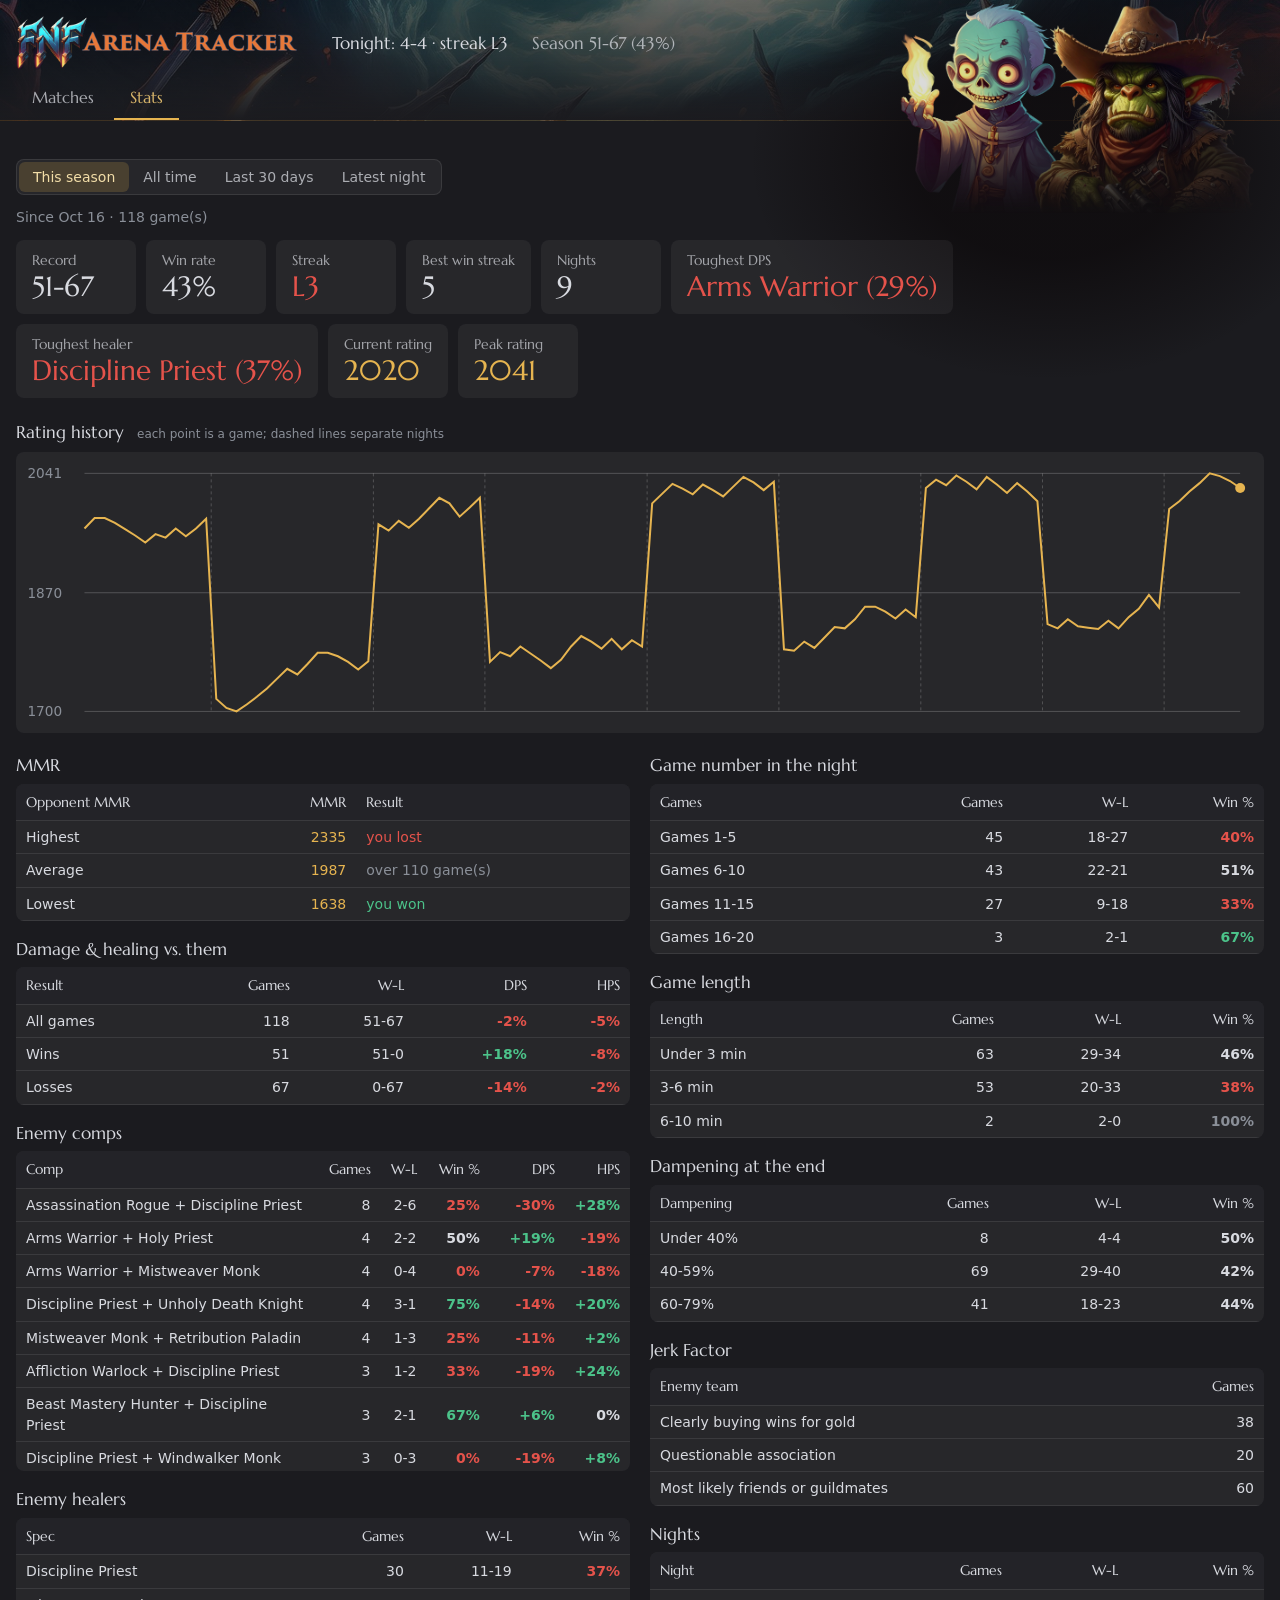
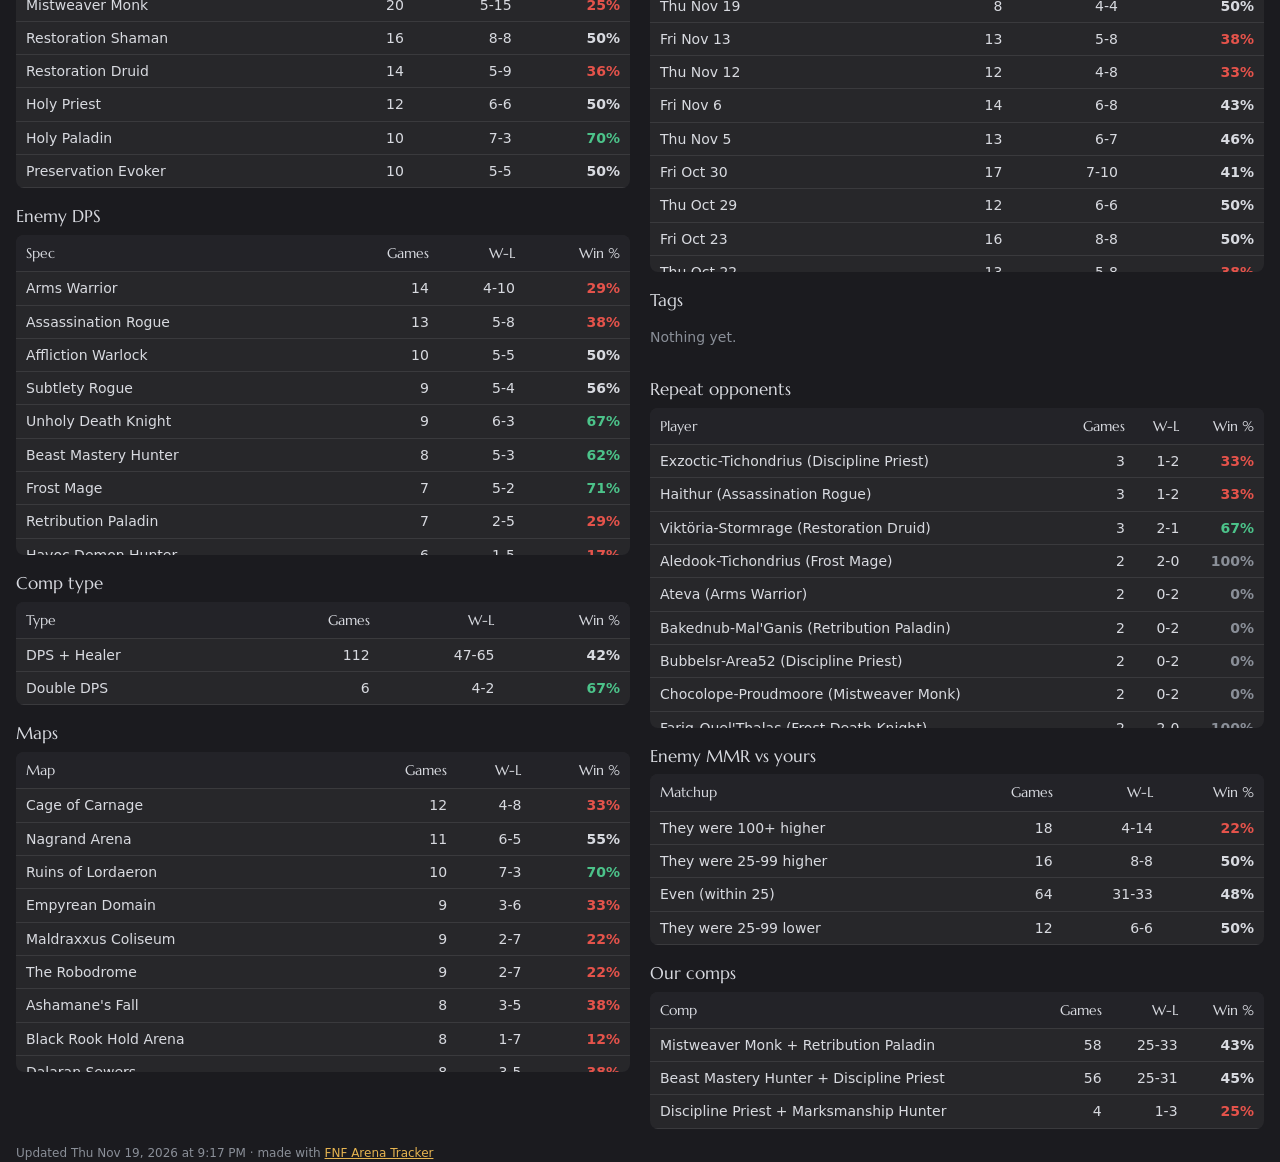
==== commit b5514f49: "Update site: 118 games (2026-11-19 21:17)" ====
--- a/stats.html
+++ b/stats.html
@@ -5,7 +5,7 @@
 <meta name="viewport" content="width=device-width, initial-scale=1">
 <title>Stats · FNF Arena Tracker</title>
 <meta name="description" content="2v2 arena games and stats from FNF Arena Tracker.">
-<meta name="fnf-version" content="df6c9ed135">
+<meta name="fnf-version" content="98be327f9c">
 <link rel="icon" href="favicon.ico">
 <link rel="stylesheet" href="site.css?v=836c73fcfd">
 </head>
@@ -14,8 +14,8 @@
   <div class="wrap banner-row">
     <a class="logo" href="index.html"><img src="assets/logo.png" alt="FNF Arena Tracker"></a>
     <div class="record">
-      <span class="session">Tonight: 4-2 &#183; streak L1</span>
-      <span class="overall">Season 51-65 (44%)</span>
+      <span class="session">Tonight: 4-4 &#183; streak L3</span>
+      <span class="overall">Season 51-67 (43%)</span>
     </div>
   </div>
   <nav class="wrap tabs"><a href="index.html">Matches</a><a href="stats.html" class="active" aria-current="page">Stats</a></nav>
@@ -24,104 +24,104 @@
 <main class="wrap">
 <div class="toolbar"><div class="filter" role="tablist" aria-label="Which games"><button type="button" role="tab" data-range="season" class="on">This season</button><button type="button" role="tab" data-range="all">All time</button><button type="button" role="tab" data-range="last30">Last 30 days</button><button type="button" role="tab" data-range="night">Latest night</button></div></div>
 <section class="range" data-panel="season">
-<p class="range-summary">Since Oct 16 · 116 game(s)</p>
-<div class="cards"><div class="card"><span>Record</span><strong class="">51-65</strong></div><div class="card"><span>Win rate</span><strong class="">44%</strong></div><div class="card"><span>Streak</span><strong class="loss">L1</strong></div><div class="card"><span>Best win streak</span><strong class="">5</strong></div><div class="card"><span>Nights</span><strong class="">9</strong></div><div class="card" title="4-10 against Arms Warrior over 14 game(s)."><span>Toughest DPS</span><strong class="loss">Arms Warrior (29%)</strong></div><div class="card" title="11-19 against Discipline Priest over 30 game(s)."><span>Toughest healer</span><strong class="loss">Discipline Priest (37%)</strong></div><div class="card"><span>Current rating</span><strong class="accent">2037</strong></div><div class="card"><span>Peak rating</span><strong class="accent">2041</strong></div></div>
+<p class="range-summary">Since Oct 16 · 118 game(s)</p>
+<div class="cards"><div class="card"><span>Record</span><strong class="">51-67</strong></div><div class="card"><span>Win rate</span><strong class="">43%</strong></div><div class="card"><span>Streak</span><strong class="loss">L3</strong></div><div class="card"><span>Best win streak</span><strong class="">5</strong></div><div class="card"><span>Nights</span><strong class="">9</strong></div><div class="card" title="4-10 against Arms Warrior over 14 game(s)."><span>Toughest DPS</span><strong class="loss">Arms Warrior (29%)</strong></div><div class="card" title="11-19 against Discipline Priest over 30 game(s)."><span>Toughest healer</span><strong class="loss">Discipline Priest (37%)</strong></div><div class="card"><span>Current rating</span><strong class="accent">2020</strong></div><div class="card"><span>Peak rating</span><strong class="accent">2041</strong></div></div>
 <h2>Rating history <small>each point is a game; dashed lines separate nights</small></h2>
-<div class="chart"><svg viewBox="0 0 1000 220" role="img" aria-label="Rating over time, from 1962 to 2037"><line class="guide" x1="52" x2="984" y1="14" y2="14"/><text x="6" y="18">2041</text><line class="guide" x1="52" x2="984" y1="110.28" y2="110.28"/><text x="6" y="114.28">1870</text><line class="guide" x1="52" x2="984" y1="206" y2="206"/><text x="6" y="210">1700</text><line class="night" x1="156.02" x2="156.02" y1="14" y2="206"/><line class="night" x1="289.16" x2="289.16" y1="14" y2="206"/><line class="night" x1="380.7" x2="380.7" y1="14" y2="206"/><line class="night" x1="513.84" x2="513.84" y1="14" y2="206"/><line class="night" x1="622.02" x2="622.02" y1="14" y2="206"/><line class="night" x1="738.52" x2="738.52" y1="14" y2="206"/><line class="night" x1="838.38" x2="838.38" y1="14" y2="206"/><line class="night" x1="938.23" x2="938.23" y1="14" y2="206"/><polyline class="line" points="52,58.48 60.32,50.04 68.64,50.04 76.96,53.98 85.29,59.04 93.61,64.11 101.93,69.74 110.25,62.99 118.57,65.8 126.89,58.48 135.21,64.67 143.54,58.48 151.86,50.6 160.18,195.87 168.5,203.18 176.82,206 185.14,200.37 193.46,194.18 201.79,187.42 210.11,179.54 218.43,171.65 226.75,176.16 235.07,167.71 243.39,158.7 251.71,158.7 260.04,161.52 268.36,166.02 276.68,172.22 285,165.46 293.32,55.1 301.64,60.17 309.96,52.29 318.29,57.92 326.61,50.6 334.93,42.15 343.25,33.71 351.57,38.21 359.89,48.91 368.21,41.59 376.54,33.71 384.86,166.02 393.18,158.14 401.5,161.52 409.82,153.64 418.14,159.27 426.46,164.9 434.79,171.09 443.11,164.33 451.43,153.64 459.75,145.19 468.07,149.7 476.39,155.33 484.71,147.44 493.04,155.89 501.36,148.57 509.68,153.64 518,38.21 526.32,30.33 534.64,22.45 542.96,26.39 551.29,30.89 559.61,23.01 567.93,27.51 576.25,32.58 584.57,24.7 592.89,16.82 601.21,21.32 609.54,27.51 617.86,20.76 626.18,155.89 634.5,157.01 642.82,149.7 651.14,154.76 659.46,146.32 667.79,137.87 676.11,139 684.43,131.68 692.75,121.54 701.07,121.54 709.39,125.48 717.71,131.11 726.04,123.79 734.36,129.99 742.68,25.82 751,19.07 759.32,23.57 767.64,15.69 775.96,20.76 784.29,26.95 792.61,16.82 800.93,23.01 809.25,29.77 817.57,21.88 825.89,28.64 834.21,36.52 842.54,135.62 850.86,139 859.18,131.68 867.5,137.31 875.82,138.43 884.14,139.56 892.46,132.8 900.79,139 909.11,129.99 917.43,123.23 925.75,111.97 934.07,122.11 942.39,42.72 950.71,36.52 959.04,28.64 967.36,21.88 975.68,14 984,16.25 "/><circle class="pt" cx="52" cy="58.48" r="6"><title>Thu Oct 22, 8:12 PM: 1962</title></circle><circle class="pt" cx="60.32" cy="50.04" r="6"><title>Thu Oct 22, 8:16 PM: 1977</title></circle><circle class="pt" cx="68.64" cy="50.04" r="6"><title>Thu Oct 22, 8:24 PM: 1977</title></circle><circle class="pt" cx="76.96" cy="53.98" r="6"><title>Thu Oct 22, 8:33 PM: 1970</title></circle><circle class="pt" cx="85.29" cy="59.04" r="6"><title>Thu Oct 22, 8:39 PM: 1961</title></circle><circle class="pt" cx="93.61" cy="64.11" r="6"><title>Thu Oct 22, 8:55 PM: 1952</title></circle><circle class="pt" cx="101.93" cy="69.74" r="6"><title>Thu Oct 22, 9:02 PM: 1942</title></circle><circle class="pt" cx="110.25" cy="62.99" r="6"><title>Thu Oct 22, 9:09 PM: 1954</title></circle><circle class="pt" cx="118.57" cy="65.8" r="6"><title>Thu Oct 22, 9:19 PM: 1949</title></circle><circle class="pt" cx="126.89" cy="58.48" r="6"><title>Thu Oct 22, 9:26 PM: 1962</title></circle><circle class="pt" cx="135.21" cy="64.67" r="6"><title>Thu Oct 22, 9:35 PM: 1951</title></circle><circle class="pt" cx="143.54" cy="58.48" r="6"><title>Thu Oct 22, 9:47 PM: 1962</title></circle><circle class="pt" cx="151.86" cy="50.6" r="6"><title>Thu Oct 22, 9:56 PM: 1976</title></circle><circle class="pt" cx="160.18" cy="195.87" r="6"><title>Fri Oct 23, 8:14 PM: 1718</title></circle><circle class="pt" cx="168.5" cy="203.18" r="6"><title>Fri Oct 23, 8:22 PM: 1705</title></circle><circle class="pt" cx="176.82" cy="206" r="6"><title>Fri Oct 23, 8:29 PM: 1700</title></circle><circle class="pt" cx="185.14" cy="200.37" r="6"><title>Fri Oct 23, 8:36 PM: 1710</title></circle><circle class="pt" cx="193.46" cy="194.18" r="6"><title>Fri Oct 23, 8:41 PM: 1721</title></circle><circle class="pt" cx="201.79" cy="187.42" r="6"><title>Fri Oct 23, 8:45 PM: 1733</title></circle><circle class="pt" cx="210.11" cy="179.54" r="6"><title>Fri Oct 23, 8:56 PM: 1747</title></circle><circle class="pt" cx="218.43" cy="171.65" r="6"><title>Fri Oct 23, 9:02 PM: 1761</title></circle><circle class="pt" cx="226.75" cy="176.16" r="6"><title>Fri Oct 23, 9:09 PM: 1753</title></circle><circle class="pt" cx="235.07" cy="167.71" r="6"><title>Fri Oct 23, 9:15 PM: 1768</title></circle><circle class="pt" cx="243.39" cy="158.7" r="6"><title>Fri Oct 23, 9:20 PM: 1784</title></circle><circle class="pt" cx="251.71" cy="158.7" r="6"><title>Fri Oct 23, 9:32 PM: 1784</title></circle><circle class="pt" cx="260.04" cy="161.52" r="6"><title>Fri Oct 23, 9:40 PM: 1779</title></circle><circle class="pt" cx="268.36" cy="166.02" r="6"><title>Fri Oct 23, 9:47 PM: 1771</title></circle><circle class="pt" cx="276.68" cy="172.22" r="6"><title>Fri Oct 23, 9:51 PM: 1760</title></circle><circle class="pt" cx="285" cy="165.46" r="6"><title>Fri Oct 23, 9:57 PM: 1772</title></circle><circle class="pt" cx="293.32" cy="55.1" r="6"><title>Thu Oct 29, 8:23 PM: 1968</title></circle><circle class="pt" cx="301.64" cy="60.17" r="6"><title>Thu Oct 29, 8:31 PM: 1959</title></circle><circle class="pt" cx="309.96" cy="52.29" r="6"><title>Thu Oct 29, 8:36 PM: 1973</title></circle><circle class="pt" cx="318.29" cy="57.92" r="6"><title>Thu Oct 29, 8:42 PM: 1963</title></circle><circle class="pt" cx="326.61" cy="50.6" r="6"><title>Thu Oct 29, 8:47 PM: 1976</title></circle><circle class="pt" cx="334.93" cy="42.15" r="6"><title>Thu Oct 29, 8:55 PM: 1991</title></circle><circle class="pt" cx="343.25" cy="33.71" r="6"><title>Thu Oct 29, 9:03 PM: 2006</title></circle><circle class="pt" cx="351.57" cy="38.21" r="6"><title>Thu Oct 29, 9:14 PM: 1998</title></circle><circle class="pt" cx="359.89" cy="48.91" r="6"><title>Thu Oct 29, 9:31 PM: 1979</title></circle><circle class="pt" cx="368.21" cy="41.59" r="6"><title>Thu Oct 29, 9:38 PM: 1992</title></circle><circle class="pt" cx="376.54" cy="33.71" r="6"><title>Thu Oct 29, 9:49 PM: 2006</title></circle><circle class="pt" cx="384.86" cy="166.02" r="6"><title>Fri Oct 30, 8:12 PM: 1771</title></circle><circle class="pt" cx="393.18" cy="158.14" r="6"><title>Fri Oct 30, 8:16 PM: 1785</title></circle><circle class="pt" cx="401.5" cy="161.52" r="6"><title>Fri Oct 30, 8:21 PM: 1779</title></circle><circle class="pt" cx="409.82" cy="153.64" r="6"><title>Fri Oct 30, 8:24 PM: 1793</title></circle><circle class="pt" cx="418.14" cy="159.27" r="6"><title>Fri Oct 30, 8:31 PM: 1783</title></circle><circle class="pt" cx="426.46" cy="164.9" r="6"><title>Fri Oct 30, 8:36 PM: 1773</title></circle><circle class="pt" cx="434.79" cy="171.09" r="6"><title>Fri Oct 30, 8:43 PM: 1762</title></circle><circle class="pt" cx="443.11" cy="164.33" r="6"><title>Fri Oct 30, 8:52 PM: 1774</title></circle><circle class="pt" cx="451.43" cy="153.64" r="6"><title>Fri Oct 30, 9:03 PM: 1793</title></circle><circle class="pt" cx="459.75" cy="145.19" r="6"><title>Fri Oct 30, 9:10 PM: 1808</title></circle><circle class="pt" cx="468.07" cy="149.7" r="6"><title>Fri Oct 30, 9:19 PM: 1800</title></circle><circle class="pt" cx="476.39" cy="155.33" r="6"><title>Fri Oct 30, 9:26 PM: 1790</title></circle><circle class="pt" cx="484.71" cy="147.44" r="6"><title>Fri Oct 30, 9:31 PM: 1804</title></circle><circle class="pt" cx="493.04" cy="155.89" r="6"><title>Fri Oct 30, 9:45 PM: 1789</title></circle><circle class="pt" cx="501.36" cy="148.57" r="6"><title>Fri Oct 30, 9:51 PM: 1802</title></circle><circle class="pt" cx="509.68" cy="153.64" r="6"><title>Fri Oct 30, 9:58 PM: 1793</title></circle><circle class="pt" cx="518" cy="38.21" r="6"><title>Thu Nov 5, 8:20 PM: 1998</title></circle><circle class="pt" cx="526.32" cy="30.33" r="6"><title>Thu Nov 5, 8:28 PM: 2012</title></circle><circle class="pt" cx="534.64" cy="22.45" r="6"><title>Thu Nov 5, 8:34 PM: 2026</title></circle><circle class="pt" cx="542.96" cy="26.39" r="6"><title>Thu Nov 5, 8:42 PM: 2019</title></circle><circle class="pt" cx="551.29" cy="30.89" r="6"><title>Thu Nov 5, 8:50 PM: 2011</title></circle><circle class="pt" cx="559.61" cy="23.01" r="6"><title>Thu Nov 5, 8:56 PM: 2025</title></circle><circle class="pt" cx="567.93" cy="27.51" r="6"><title>Thu Nov 5, 9:05 PM: 2017</title></circle><circle class="pt" cx="576.25" cy="32.58" r="6"><title>Thu Nov 5, 9:09 PM: 2008</title></circle><circle class="pt" cx="584.57" cy="24.7" r="6"><title>Thu Nov 5, 9:18 PM: 2022</title></circle><circle class="pt" cx="592.89" cy="16.82" r="6"><title>Thu Nov 5, 9:27 PM: 2036</title></circle><circle class="pt" cx="601.21" cy="21.32" r="6"><title>Thu Nov 5, 9:36 PM: 2028</title></circle><circle class="pt" cx="609.54" cy="27.51" r="6"><title>Thu Nov 5, 9:45 PM: 2017</title></circle><circle class="pt" cx="617.86" cy="20.76" r="6"><title>Thu Nov 5, 9:56 PM: 2029</title></circle><circle class="pt" cx="626.18" cy="155.89" r="6"><title>Fri Nov 6, 8:19 PM: 1789</title></circle><circle class="pt" cx="634.5" cy="157.01" r="6"><title>Fri Nov 6, 8:25 PM: 1787</title></circle><circle class="pt" cx="642.82" cy="149.7" r="6"><title>Fri Nov 6, 8:34 PM: 1800</title></circle><circle class="pt" cx="651.14" cy="154.76" r="6"><title>Fri Nov 6, 8:40 PM: 1791</title></circle><circle class="pt" cx="659.46" cy="146.32" r="6"><title>Fri Nov 6, 8:49 PM: 1806</title></circle><circle class="pt" cx="667.79" cy="137.87" r="6"><title>Fri Nov 6, 8:57 PM: 1821</title></circle><circle class="pt" cx="676.11" cy="139" r="6"><title>Fri Nov 6, 9:06 PM: 1819</title></circle><circle class="pt" cx="684.43" cy="131.68" r="6"><title>Fri Nov 6, 9:12 PM: 1832</title></circle><circle class="pt" cx="692.75" cy="121.54" r="6"><title>Fri Nov 6, 9:22 PM: 1850</title></circle><circle class="pt" cx="701.07" cy="121.54" r="6"><title>Fri Nov 6, 9:30 PM: 1850</title></circle><circle class="pt" cx="709.39" cy="125.48" r="6"><title>Fri Nov 6, 9:42 PM: 1843</title></circle><circle class="pt" cx="717.71" cy="131.11" r="6"><title>Fri Nov 6, 9:48 PM: 1833</title></circle><circle class="pt" cx="726.04" cy="123.79" r="6"><title>Fri Nov 6, 9:53 PM: 1846</title></circle><circle class="pt" cx="734.36" cy="129.99" r="6"><title>Fri Nov 6, 10:01 PM: 1835</title></circle><circle class="pt" cx="742.68" cy="25.82" r="6"><title>Thu Nov 12, 8:19 PM: 2020</title></circle><circle class="pt" cx="751" cy="19.07" r="6"><title>Thu Nov 12, 8:31 PM: 2032</title></circle><circle class="pt" cx="759.32" cy="23.57" r="6"><title>Thu Nov 12, 8:44 PM: 2024</title></circle><circle class="pt" cx="767.64" cy="15.69" r="6"><title>Thu Nov 12, 8:49 PM: 2038</title></circle><circle class="pt" cx="775.96" cy="20.76" r="6"><title>Thu Nov 12, 9:01 PM: 2029</title></circle><circle class="pt" cx="784.29" cy="26.95" r="6"><title>Thu Nov 12, 9:11 PM: 2018</title></circle><circle class="pt" cx="792.61" cy="16.82" r="6"><title>Thu Nov 12, 9:20 PM: 2036</title></circle><circle class="pt" cx="800.93" cy="23.01" r="6"><title>Thu Nov 12, 9:26 PM: 2025</title></circle><circle class="pt" cx="809.25" cy="29.77" r="6"><title>Thu Nov 12, 9:33 PM: 2013</title></circle><circle class="pt" cx="817.57" cy="21.88" r="6"><title>Thu Nov 12, 9:39 PM: 2027</title></circle><circle class="pt" cx="825.89" cy="28.64" r="6"><title>Thu Nov 12, 9:44 PM: 2015</title></circle><circle class="pt" cx="834.21" cy="36.52" r="6"><title>Thu Nov 12, 9:51 PM: 2001</title></circle><circle class="pt" cx="842.54" cy="135.62" r="6"><title>Fri Nov 13, 8:12 PM: 1825</title></circle><circle class="pt" cx="850.86" cy="139" r="6"><title>Fri Nov 13, 8:18 PM: 1819</title></circle><circle class="pt" cx="859.18" cy="131.68" r="6"><title>Fri Nov 13, 8:25 PM: 1832</title></circle><circle class="pt" cx="867.5" cy="137.31" r="6"><title>Fri Nov 13, 8:33 PM: 1822</title></circle><circle class="pt" cx="875.82" cy="138.43" r="6"><title>Fri Nov 13, 8:50 PM: 1820</title></circle><circle class="pt" cx="884.14" cy="139.56" r="6"><title>Fri Nov 13, 8:58 PM: 1818</title></circle><circle class="pt" cx="892.46" cy="132.8" r="6"><title>Fri Nov 13, 9:10 PM: 1830</title></circle><circle class="pt" cx="900.79" cy="139" r="6"><title>Fri Nov 13, 9:18 PM: 1819</title></circle><circle class="pt" cx="909.11" cy="129.99" r="6"><title>Fri Nov 13, 9:27 PM: 1835</title></circle><circle class="pt" cx="917.43" cy="123.23" r="6"><title>Fri Nov 13, 9:35 PM: 1847</title></circle><circle class="pt" cx="925.75" cy="111.97" r="6"><title>Fri Nov 13, 9:42 PM: 1867</title></circle><circle class="pt" cx="934.07" cy="122.11" r="6"><title>Fri Nov 13, 9:59 PM: 1849</title></circle><circle class="pt" cx="942.39" cy="42.72" r="6"><title>Thu Nov 19, 8:22 PM: 1990</title></circle><circle class="pt" cx="950.71" cy="36.52" r="6"><title>Thu Nov 19, 8:32 PM: 2001</title></circle><circle class="pt" cx="959.04" cy="28.64" r="6"><title>Thu Nov 19, 8:39 PM: 2015</title></circle><circle class="pt" cx="967.36" cy="21.88" r="6"><title>Thu Nov 19, 8:50 PM: 2027</title></circle><circle class="pt" cx="975.68" cy="14" r="6"><title>Thu Nov 19, 8:55 PM: 2041</title></circle><circle class="pt" cx="984" cy="16.25" r="6"><title>Thu Nov 19, 9:00 PM: 2037</title></circle><circle class="last" cx="984" cy="16.25" r="4"/></svg></div>
+<div class="chart"><svg viewBox="0 0 1000 220" role="img" aria-label="Rating over time, from 1962 to 2020"><line class="guide" x1="52" x2="984" y1="14" y2="14"/><text x="6" y="18">2041</text><line class="guide" x1="52" x2="984" y1="110.28" y2="110.28"/><text x="6" y="114.28">1870</text><line class="guide" x1="52" x2="984" y1="206" y2="206"/><text x="6" y="210">1700</text><line class="night" x1="154.19" x2="154.19" y1="14" y2="206"/><line class="night" x1="285" x2="285" y1="14" y2="206"/><line class="night" x1="374.93" x2="374.93" y1="14" y2="206"/><line class="night" x1="505.74" x2="505.74" y1="14" y2="206"/><line class="night" x1="612.02" x2="612.02" y1="14" y2="206"/><line class="night" x1="726.47" x2="726.47" y1="14" y2="206"/><line class="night" x1="824.58" x2="824.58" y1="14" y2="206"/><line class="night" x1="922.68" x2="922.68" y1="14" y2="206"/><polyline class="line" points="52,58.48 60.18,50.04 68.35,50.04 76.53,53.98 84.7,59.04 92.88,64.11 101.05,69.74 109.23,62.99 117.4,65.8 125.58,58.48 133.75,64.67 141.93,58.48 150.11,50.6 158.28,195.87 166.46,203.18 174.63,206 182.81,200.37 190.98,194.18 199.16,187.42 207.33,179.54 215.51,171.65 223.68,176.16 231.86,167.71 240.04,158.7 248.21,158.7 256.39,161.52 264.56,166.02 272.74,172.22 280.91,165.46 289.09,55.1 297.26,60.17 305.44,52.29 313.61,57.92 321.79,50.6 329.96,42.15 338.14,33.71 346.32,38.21 354.49,48.91 362.67,41.59 370.84,33.71 379.02,166.02 387.19,158.14 395.37,161.52 403.54,153.64 411.72,159.27 419.89,164.9 428.07,171.09 436.25,164.33 444.42,153.64 452.6,145.19 460.77,149.7 468.95,155.33 477.12,147.44 485.3,155.89 493.47,148.57 501.65,153.64 509.82,38.21 518,30.33 526.18,22.45 534.35,26.39 542.53,30.89 550.7,23.01 558.88,27.51 567.05,32.58 575.23,24.7 583.4,16.82 591.58,21.32 599.75,27.51 607.93,20.76 616.11,155.89 624.28,157.01 632.46,149.7 640.63,154.76 648.81,146.32 656.98,137.87 665.16,139 673.33,131.68 681.51,121.54 689.68,121.54 697.86,125.48 706.04,131.11 714.21,123.79 722.39,129.99 730.56,25.82 738.74,19.07 746.91,23.57 755.09,15.69 763.26,20.76 771.44,26.95 779.61,16.82 787.79,23.01 795.96,29.77 804.14,21.88 812.32,28.64 820.49,36.52 828.67,135.62 836.84,139 845.02,131.68 853.19,137.31 861.37,138.43 869.54,139.56 877.72,132.8 885.89,139 894.07,129.99 902.25,123.23 910.42,111.97 918.6,122.11 926.77,42.72 934.95,36.52 943.12,28.64 951.3,21.88 959.47,14 967.65,16.25 975.82,20.19 984,25.82 "/><circle class="pt" cx="52" cy="58.48" r="6"><title>Thu Oct 22, 8:12 PM: 1962</title></circle><circle class="pt" cx="60.18" cy="50.04" r="6"><title>Thu Oct 22, 8:16 PM: 1977</title></circle><circle class="pt" cx="68.35" cy="50.04" r="6"><title>Thu Oct 22, 8:24 PM: 1977</title></circle><circle class="pt" cx="76.53" cy="53.98" r="6"><title>Thu Oct 22, 8:33 PM: 1970</title></circle><circle class="pt" cx="84.7" cy="59.04" r="6"><title>Thu Oct 22, 8:39 PM: 1961</title></circle><circle class="pt" cx="92.88" cy="64.11" r="6"><title>Thu Oct 22, 8:55 PM: 1952</title></circle><circle class="pt" cx="101.05" cy="69.74" r="6"><title>Thu Oct 22, 9:02 PM: 1942</title></circle><circle class="pt" cx="109.23" cy="62.99" r="6"><title>Thu Oct 22, 9:09 PM: 1954</title></circle><circle class="pt" cx="117.4" cy="65.8" r="6"><title>Thu Oct 22, 9:19 PM: 1949</title></circle><circle class="pt" cx="125.58" cy="58.48" r="6"><title>Thu Oct 22, 9:26 PM: 1962</title></circle><circle class="pt" cx="133.75" cy="64.67" r="6"><title>Thu Oct 22, 9:35 PM: 1951</title></circle><circle class="pt" cx="141.93" cy="58.48" r="6"><title>Thu Oct 22, 9:47 PM: 1962</title></circle><circle class="pt" cx="150.11" cy="50.6" r="6"><title>Thu Oct 22, 9:56 PM: 1976</title></circle><circle class="pt" cx="158.28" cy="195.87" r="6"><title>Fri Oct 23, 8:14 PM: 1718</title></circle><circle class="pt" cx="166.46" cy="203.18" r="6"><title>Fri Oct 23, 8:22 PM: 1705</title></circle><circle class="pt" cx="174.63" cy="206" r="6"><title>Fri Oct 23, 8:29 PM: 1700</title></circle><circle class="pt" cx="182.81" cy="200.37" r="6"><title>Fri Oct 23, 8:36 PM: 1710</title></circle><circle class="pt" cx="190.98" cy="194.18" r="6"><title>Fri Oct 23, 8:41 PM: 1721</title></circle><circle class="pt" cx="199.16" cy="187.42" r="6"><title>Fri Oct 23, 8:45 PM: 1733</title></circle><circle class="pt" cx="207.33" cy="179.54" r="6"><title>Fri Oct 23, 8:56 PM: 1747</title></circle><circle class="pt" cx="215.51" cy="171.65" r="6"><title>Fri Oct 23, 9:02 PM: 1761</title></circle><circle class="pt" cx="223.68" cy="176.16" r="6"><title>Fri Oct 23, 9:09 PM: 1753</title></circle><circle class="pt" cx="231.86" cy="167.71" r="6"><title>Fri Oct 23, 9:15 PM: 1768</title></circle><circle class="pt" cx="240.04" cy="158.7" r="6"><title>Fri Oct 23, 9:20 PM: 1784</title></circle><circle class="pt" cx="248.21" cy="158.7" r="6"><title>Fri Oct 23, 9:32 PM: 1784</title></circle><circle class="pt" cx="256.39" cy="161.52" r="6"><title>Fri Oct 23, 9:40 PM: 1779</title></circle><circle class="pt" cx="264.56" cy="166.02" r="6"><title>Fri Oct 23, 9:47 PM: 1771</title></circle><circle class="pt" cx="272.74" cy="172.22" r="6"><title>Fri Oct 23, 9:51 PM: 1760</title></circle><circle class="pt" cx="280.91" cy="165.46" r="6"><title>Fri Oct 23, 9:57 PM: 1772</title></circle><circle class="pt" cx="289.09" cy="55.1" r="6"><title>Thu Oct 29, 8:23 PM: 1968</title></circle><circle class="pt" cx="297.26" cy="60.17" r="6"><title>Thu Oct 29, 8:31 PM: 1959</title></circle><circle class="pt" cx="305.44" cy="52.29" r="6"><title>Thu Oct 29, 8:36 PM: 1973</title></circle><circle class="pt" cx="313.61" cy="57.92" r="6"><title>Thu Oct 29, 8:42 PM: 1963</title></circle><circle class="pt" cx="321.79" cy="50.6" r="6"><title>Thu Oct 29, 8:47 PM: 1976</title></circle><circle class="pt" cx="329.96" cy="42.15" r="6"><title>Thu Oct 29, 8:55 PM: 1991</title></circle><circle class="pt" cx="338.14" cy="33.71" r="6"><title>Thu Oct 29, 9:03 PM: 2006</title></circle><circle class="pt" cx="346.32" cy="38.21" r="6"><title>Thu Oct 29, 9:14 PM: 1998</title></circle><circle class="pt" cx="354.49" cy="48.91" r="6"><title>Thu Oct 29, 9:31 PM: 1979</title></circle><circle class="pt" cx="362.67" cy="41.59" r="6"><title>Thu Oct 29, 9:38 PM: 1992</title></circle><circle class="pt" cx="370.84" cy="33.71" r="6"><title>Thu Oct 29, 9:49 PM: 2006</title></circle><circle class="pt" cx="379.02" cy="166.02" r="6"><title>Fri Oct 30, 8:12 PM: 1771</title></circle><circle class="pt" cx="387.19" cy="158.14" r="6"><title>Fri Oct 30, 8:16 PM: 1785</title></circle><circle class="pt" cx="395.37" cy="161.52" r="6"><title>Fri Oct 30, 8:21 PM: 1779</title></circle><circle class="pt" cx="403.54" cy="153.64" r="6"><title>Fri Oct 30, 8:24 PM: 1793</title></circle><circle class="pt" cx="411.72" cy="159.27" r="6"><title>Fri Oct 30, 8:31 PM: 1783</title></circle><circle class="pt" cx="419.89" cy="164.9" r="6"><title>Fri Oct 30, 8:36 PM: 1773</title></circle><circle class="pt" cx="428.07" cy="171.09" r="6"><title>Fri Oct 30, 8:43 PM: 1762</title></circle><circle class="pt" cx="436.25" cy="164.33" r="6"><title>Fri Oct 30, 8:52 PM: 1774</title></circle><circle class="pt" cx="444.42" cy="153.64" r="6"><title>Fri Oct 30, 9:03 PM: 1793</title></circle><circle class="pt" cx="452.6" cy="145.19" r="6"><title>Fri Oct 30, 9:10 PM: 1808</title></circle><circle class="pt" cx="460.77" cy="149.7" r="6"><title>Fri Oct 30, 9:19 PM: 1800</title></circle><circle class="pt" cx="468.95" cy="155.33" r="6"><title>Fri Oct 30, 9:26 PM: 1790</title></circle><circle class="pt" cx="477.12" cy="147.44" r="6"><title>Fri Oct 30, 9:31 PM: 1804</title></circle><circle class="pt" cx="485.3" cy="155.89" r="6"><title>Fri Oct 30, 9:45 PM: 1789</title></circle><circle class="pt" cx="493.47" cy="148.57" r="6"><title>Fri Oct 30, 9:51 PM: 1802</title></circle><circle class="pt" cx="501.65" cy="153.64" r="6"><title>Fri Oct 30, 9:58 PM: 1793</title></circle><circle class="pt" cx="509.82" cy="38.21" r="6"><title>Thu Nov 5, 8:20 PM: 1998</title></circle><circle class="pt" cx="518" cy="30.33" r="6"><title>Thu Nov 5, 8:28 PM: 2012</title></circle><circle class="pt" cx="526.18" cy="22.45" r="6"><title>Thu Nov 5, 8:34 PM: 2026</title></circle><circle class="pt" cx="534.35" cy="26.39" r="6"><title>Thu Nov 5, 8:42 PM: 2019</title></circle><circle class="pt" cx="542.53" cy="30.89" r="6"><title>Thu Nov 5, 8:50 PM: 2011</title></circle><circle class="pt" cx="550.7" cy="23.01" r="6"><title>Thu Nov 5, 8:56 PM: 2025</title></circle><circle class="pt" cx="558.88" cy="27.51" r="6"><title>Thu Nov 5, 9:05 PM: 2017</title></circle><circle class="pt" cx="567.05" cy="32.58" r="6"><title>Thu Nov 5, 9:09 PM: 2008</title></circle><circle class="pt" cx="575.23" cy="24.7" r="6"><title>Thu Nov 5, 9:18 PM: 2022</title></circle><circle class="pt" cx="583.4" cy="16.82" r="6"><title>Thu Nov 5, 9:27 PM: 2036</title></circle><circle class="pt" cx="591.58" cy="21.32" r="6"><title>Thu Nov 5, 9:36 PM: 2028</title></circle><circle class="pt" cx="599.75" cy="27.51" r="6"><title>Thu Nov 5, 9:45 PM: 2017</title></circle><circle class="pt" cx="607.93" cy="20.76" r="6"><title>Thu Nov 5, 9:56 PM: 2029</title></circle><circle class="pt" cx="616.11" cy="155.89" r="6"><title>Fri Nov 6, 8:19 PM: 1789</title></circle><circle class="pt" cx="624.28" cy="157.01" r="6"><title>Fri Nov 6, 8:25 PM: 1787</title></circle><circle class="pt" cx="632.46" cy="149.7" r="6"><title>Fri Nov 6, 8:34 PM: 1800</title></circle><circle class="pt" cx="640.63" cy="154.76" r="6"><title>Fri Nov 6, 8:40 PM: 1791</title></circle><circle class="pt" cx="648.81" cy="146.32" r="6"><title>Fri Nov 6, 8:49 PM: 1806</title></circle><circle class="pt" cx="656.98" cy="137.87" r="6"><title>Fri Nov 6, 8:57 PM: 1821</title></circle><circle class="pt" cx="665.16" cy="139" r="6"><title>Fri Nov 6, 9:06 PM: 1819</title></circle><circle class="pt" cx="673.33" cy="131.68" r="6"><title>Fri Nov 6, 9:12 PM: 1832</title></circle><circle class="pt" cx="681.51" cy="121.54" r="6"><title>Fri Nov 6, 9:22 PM: 1850</title></circle><circle class="pt" cx="689.68" cy="121.54" r="6"><title>Fri Nov 6, 9:30 PM: 1850</title></circle><circle class="pt" cx="697.86" cy="125.48" r="6"><title>Fri Nov 6, 9:42 PM: 1843</title></circle><circle class="pt" cx="706.04" cy="131.11" r="6"><title>Fri Nov 6, 9:48 PM: 1833</title></circle><circle class="pt" cx="714.21" cy="123.79" r="6"><title>Fri Nov 6, 9:53 PM: 1846</title></circle><circle class="pt" cx="722.39" cy="129.99" r="6"><title>Fri Nov 6, 10:01 PM: 1835</title></circle><circle class="pt" cx="730.56" cy="25.82" r="6"><title>Thu Nov 12, 8:19 PM: 2020</title></circle><circle class="pt" cx="738.74" cy="19.07" r="6"><title>Thu Nov 12, 8:31 PM: 2032</title></circle><circle class="pt" cx="746.91" cy="23.57" r="6"><title>Thu Nov 12, 8:44 PM: 2024</title></circle><circle class="pt" cx="755.09" cy="15.69" r="6"><title>Thu Nov 12, 8:49 PM: 2038</title></circle><circle class="pt" cx="763.26" cy="20.76" r="6"><title>Thu Nov 12, 9:01 PM: 2029</title></circle><circle class="pt" cx="771.44" cy="26.95" r="6"><title>Thu Nov 12, 9:11 PM: 2018</title></circle><circle class="pt" cx="779.61" cy="16.82" r="6"><title>Thu Nov 12, 9:20 PM: 2036</title></circle><circle class="pt" cx="787.79" cy="23.01" r="6"><title>Thu Nov 12, 9:26 PM: 2025</title></circle><circle class="pt" cx="795.96" cy="29.77" r="6"><title>Thu Nov 12, 9:33 PM: 2013</title></circle><circle class="pt" cx="804.14" cy="21.88" r="6"><title>Thu Nov 12, 9:39 PM: 2027</title></circle><circle class="pt" cx="812.32" cy="28.64" r="6"><title>Thu Nov 12, 9:44 PM: 2015</title></circle><circle class="pt" cx="820.49" cy="36.52" r="6"><title>Thu Nov 12, 9:51 PM: 2001</title></circle><circle class="pt" cx="828.67" cy="135.62" r="6"><title>Fri Nov 13, 8:12 PM: 1825</title></circle><circle class="pt" cx="836.84" cy="139" r="6"><title>Fri Nov 13, 8:18 PM: 1819</title></circle><circle class="pt" cx="845.02" cy="131.68" r="6"><title>Fri Nov 13, 8:25 PM: 1832</title></circle><circle class="pt" cx="853.19" cy="137.31" r="6"><title>Fri Nov 13, 8:33 PM: 1822</title></circle><circle class="pt" cx="861.37" cy="138.43" r="6"><title>Fri Nov 13, 8:50 PM: 1820</title></circle><circle class="pt" cx="869.54" cy="139.56" r="6"><title>Fri Nov 13, 8:58 PM: 1818</title></circle><circle class="pt" cx="877.72" cy="132.8" r="6"><title>Fri Nov 13, 9:10 PM: 1830</title></circle><circle class="pt" cx="885.89" cy="139" r="6"><title>Fri Nov 13, 9:18 PM: 1819</title></circle><circle class="pt" cx="894.07" cy="129.99" r="6"><title>Fri Nov 13, 9:27 PM: 1835</title></circle><circle class="pt" cx="902.25" cy="123.23" r="6"><title>Fri Nov 13, 9:35 PM: 1847</title></circle><circle class="pt" cx="910.42" cy="111.97" r="6"><title>Fri Nov 13, 9:42 PM: 1867</title></circle><circle class="pt" cx="918.6" cy="122.11" r="6"><title>Fri Nov 13, 9:59 PM: 1849</title></circle><circle class="pt" cx="926.77" cy="42.72" r="6"><title>Thu Nov 19, 8:22 PM: 1990</title></circle><circle class="pt" cx="934.95" cy="36.52" r="6"><title>Thu Nov 19, 8:32 PM: 2001</title></circle><circle class="pt" cx="943.12" cy="28.64" r="6"><title>Thu Nov 19, 8:39 PM: 2015</title></circle><circle class="pt" cx="951.3" cy="21.88" r="6"><title>Thu Nov 19, 8:50 PM: 2027</title></circle><circle class="pt" cx="959.47" cy="14" r="6"><title>Thu Nov 19, 8:55 PM: 2041</title></circle><circle class="pt" cx="967.65" cy="16.25" r="6"><title>Thu Nov 19, 9:00 PM: 2037</title></circle><circle class="pt" cx="975.82" cy="20.19" r="6"><title>Thu Nov 19, 9:09 PM: 2030</title></circle><circle class="pt" cx="984" cy="25.82" r="6"><title>Thu Nov 19, 9:15 PM: 2020</title></circle><circle class="last" cx="984" cy="25.82" r="4"/></svg></div>
 <div class="tables">
-<section class="stat"><h3>MMR</h3><div class="stat-scroll" title="Opponent team MMR from 108 game(s) recorded by the FNF addon."><table class="sortable"><thead><tr><th>Opponent MMR</th><th class="r">MMR</th><th>Result</th></tr></thead><tbody><tr><td>Highest</td><td class="r accent">2335</td><td class="loss">you lost</td></tr><tr><td>Average</td><td class="r accent">1984</td><td class="dim">over 108 game(s)</td></tr><tr><td>Lowest</td><td class="r accent">1638</td><td class="win">you won</td></tr></tbody></table></div></section>
-<section class="stat"><h3>Damage &amp; healing vs. them</h3><div class="stat-scroll" title="Your team&#39;s total damage and healing vs. the enemy team&#39;s over these games. -20% DPS = 20% less damage than them. Healing only counts games where both teams brought the same number of healers."><table class="sortable"><thead><tr><th>Result</th><th data-type="num" class="r">Games</th><th data-type="num" class="r">W-L</th><th data-type="num" class="r">DPS</th><th data-type="num" class="r">HPS</th></tr></thead><tbody><tr><td>All games</td><td class="r">116</td><td class="r" data-sort="116">51-65</td><td class="r pct loss" data-sort="-1.98">-2%</td><td class="r pct loss" data-sort="-4.54" title="From 110 of 116 games; the rest had a different number of healers on each side.">-5%</td></tr><tr><td>Wins</td><td class="r">51</td><td class="r" data-sort="51">51-0</td><td class="r pct win" data-sort="18.47">+18%</td><td class="r pct loss" data-sort="-7.9" title="From 47 of 51 games; the rest had a different number of healers on each side.">-8%</td></tr><tr><td>Losses</td><td class="r">65</td><td class="r" data-sort="65">0-65</td><td class="r pct loss" data-sort="-14.48">-14%</td><td class="r pct loss" data-sort="-2.09" title="From 63 of 65 games; the rest had a different number of healers on each side.">-2%</td></tr></tbody></table></div></section>
-<section class="stat"><h3>Enemy comps</h3><div class="stat-scroll" title="DPS / HPS: your team&#39;s total damage and healing vs. the enemy team&#39;s, from games recorded by the addon. -20% DPS = 20% less damage than them. Healing only counts games where both teams brought the same number of healers."><table class="sortable"><thead><tr><th>Comp</th><th data-type="num" class="r">Games</th><th data-type="num" class="r">W-L</th><th data-type="num" class="r">Win %</th><th data-type="num" class="r">DPS</th><th data-type="num" class="r">HPS</th></tr></thead><tbody><tr><td>Assassination Rogue + Discipline Priest</td><td class="r">8</td><td class="r" data-sort="8">2-6</td><td class="r pct loss" data-sort="0.25">25%</td><td class="r pct loss" data-sort="-29.65">-30%</td><td class="r pct win" data-sort="28.27">+28%</td></tr><tr><td>Arms Warrior + Holy Priest</td><td class="r">4</td><td class="r" data-sort="4">2-2</td><td class="r pct " data-sort="0.5">50%</td><td class="r pct win" data-sort="19.44">+19%</td><td class="r pct loss" data-sort="-19.06">-19%</td></tr><tr><td>Arms Warrior + Mistweaver Monk</td><td class="r">4</td><td class="r" data-sort="4">0-4</td><td class="r pct loss" data-sort="0">0%</td><td class="r pct loss" data-sort="-7.45">-7%</td><td class="r pct loss" data-sort="-17.52">-18%</td></tr><tr><td>Discipline Priest + Unholy Death Knight</td><td class="r">4</td><td class="r" data-sort="4">3-1</td><td class="r pct win" data-sort="0.75">75%</td><td class="r pct loss" data-sort="-14.07">-14%</td><td class="r pct win" data-sort="20.24">+20%</td></tr><tr><td>Mistweaver Monk + Retribution Paladin</td><td class="r">4</td><td class="r" data-sort="4">1-3</td><td class="r pct loss" data-sort="0.25">25%</td><td class="r pct loss" data-sort="-10.91">-11%</td><td class="r pct win" data-sort="2.21">+2%</td></tr><tr><td>Affliction Warlock + Discipline Priest</td><td class="r">3</td><td class="r" data-sort="3">1-2</td><td class="r pct loss" data-sort="0.33">33%</td><td class="r pct loss" data-sort="-19.42">-19%</td><td class="r pct win" data-sort="24.22">+24%</td></tr><tr><td>Beast Mastery Hunter + Discipline Priest</td><td class="r">3</td><td class="r" data-sort="3">2-1</td><td class="r pct win" data-sort="0.67">67%</td><td class="r pct win" data-sort="5.81">+6%</td><td class="r pct " data-sort="-0.49">0%</td></tr><tr><td>Discipline Priest + Windwalker Monk</td><td class="r">3</td><td class="r" data-sort="3">0-3</td><td class="r pct loss" data-sort="0">0%</td><td class="r pct loss" data-sort="-18.95">-19%</td><td class="r pct win" data-sort="8.18">+8%</td></tr><tr><td>Frost Death Knight + Restoration Shaman</td><td class="r">3</td><td class="r" data-sort="3">2-1</td><td class="r pct win" data-sort="0.67">67%</td><td class="r pct win" data-sort="37.05">+37%</td><td class="r pct loss" data-sort="-31.43">-31%</td></tr><tr><td>Havoc Demon Hunter + Restoration Druid</td><td class="r">3</td><td class="r" data-sort="3">0-3</td><td class="r pct loss" data-sort="0">0%</td><td class="r pct win" data-sort="11.1">+11%</td><td class="r pct loss" data-sort="-20.58">-21%</td></tr><tr><td>Affliction Warlock + Restoration Druid</td><td class="r">2</td><td class="r" data-sort="2">1-1</td><td class="r pct dim" data-sort="0.5">50%</td><td class="r pct win" data-sort="12.36">+12%</td><td class="r pct loss" data-sort="-11.9">-12%</td></tr><tr><td>Affliction Warlock + Restoration Shaman</td><td class="r">2</td><td class="r" data-sort="2">1-1</td><td class="r pct dim" data-sort="0.5">50%</td><td class="r pct loss" data-sort="-12.69">-13%</td><td class="r pct win" data-sort="23.16">+23%</td></tr><tr><td>Arms Warrior + Discipline Priest</td><td class="r">2</td><td class="r" data-sort="2">0-2</td><td class="r pct dim" data-sort="0">0%</td><td class="r pct loss" data-sort="-32.7">-33%</td><td class="r pct win" data-sort="23.12">+23%</td></tr><tr><td>Assassination Rogue + Mistweaver Monk</td><td class="r">2</td><td class="r" data-sort="2">2-0</td><td class="r pct dim" data-sort="1">100%</td><td class="r pct win" data-sort="57.65">+58%</td><td class="r pct loss" data-sort="-16.04">-16%</td></tr><tr><td>Assassination Rogue + Restoration Shaman</td><td class="r">2</td><td class="r" data-sort="2">1-1</td><td class="r pct dim" data-sort="0.5">50%</td><td class="r pct win" data-sort="24.72">+25%</td><td class="r pct loss" data-sort="-14.61">-15%</td></tr><tr><td>Beast Mastery Hunter + Restoration Druid</td><td class="r">2</td><td class="r" data-sort="2">1-1</td><td class="r pct dim" data-sort="0.5">50%</td><td class="r pct win" data-sort="3.99">+4%</td><td class="r pct loss" data-sort="-10.61">-11%</td></tr><tr><td>Discipline Priest + Fire Mage</td><td class="r">2</td><td class="r" data-sort="2">1-1</td><td class="r pct dim" data-sort="0.5">50%</td><td class="r pct win" data-sort="5.93">+6%</td><td class="r pct loss" data-sort="-12.65">-13%</td></tr><tr><td>Discipline Priest + Marksmanship Hunter</td><td class="r">2</td><td class="r" data-sort="2">1-1</td><td class="r pct dim" data-sort="0.5">50%</td><td class="r pct loss" data-sort="-30.28">-30%</td><td class="r pct win" data-sort="38.15">+38%</td></tr><tr><td>Discipline Priest + Subtlety Rogue</td><td class="r">2</td><td class="r" data-sort="2">1-1</td><td class="r pct dim" data-sort="0.5">50%</td><td class="r pct win" data-sort="0.53">+1%</td><td class="r pct loss" data-sort="-11.22">-11%</td></tr><tr><td>Frost Mage + Holy Paladin</td><td class="r">2</td><td class="r" data-sort="2">2-0</td><td class="r pct dim" data-sort="1">100%</td><td class="r pct win" data-sort="5.05">+5%</td><td class="r pct loss" data-sort="-12.45">-12%</td></tr><tr><td>Frost Mage + Mistweaver Monk</td><td class="r">2</td><td class="r" data-sort="2">1-1</td><td class="r pct dim" data-sort="0.5">50%</td><td class="r pct win" data-sort="2.79">+3%</td><td class="r pct loss" data-sort="-3.81">-4%</td></tr><tr><td>Fury Warrior + Mistweaver Monk</td><td class="r">2</td><td class="r" data-sort="2">0-2</td><td class="r pct dim" data-sort="0">0%</td><td class="r pct loss" data-sort="-33.51">-34%</td><td class="r pct win" data-sort="30.33">+30%</td></tr><tr><td>Holy Paladin + Unholy Death Knight</td><td class="r">2</td><td class="r" data-sort="2">1-1</td><td class="r pct dim" data-sort="0.5">50%</td><td class="r pct win" data-sort="17.56">+18%</td><td class="r pct loss" data-sort="-28.68">-29%</td></tr><tr><td>Restoration Shaman + Retribution Paladin</td><td class="r">2</td><td class="r" data-sort="2">1-1</td><td class="r pct dim" data-sort="0.5">50%</td><td class="r pct loss" data-sort="-6.15">-6%</td><td class="r pct win" data-sort="7.51">+8%</td></tr><tr><td>Restoration Shaman + Subtlety Rogue</td><td class="r">2</td><td class="r" data-sort="2">0-2</td><td class="r pct dim" data-sort="0">0%</td><td class="r pct win" data-sort="15.39">+15%</td><td class="r pct loss" data-sort="-25.61">-26%</td></tr><tr><td>Affliction Warlock + Enhancement Shaman</td><td class="r">1</td><td class="r" data-sort="1">0-1</td><td class="r pct dim" data-sort="0">0%</td><td class="r pct loss" data-sort="-59.9">-60%</td><td class="r pct dim" data-sort="" title="No like-for-like games: every game had a different number of healers on each side.">—</td></tr><tr><td>Affliction Warlock + Holy Priest</td><td class="r">1</td><td class="r" data-sort="1">1-0</td><td class="r pct dim" data-sort="1">100%</td><td class="r pct loss" data-sort="-19.54">-20%</td><td class="r pct win" data-sort="37.97">+38%</td></tr><tr><td>Affliction Warlock + Preservation Evoker</td><td class="r">1</td><td class="r" data-sort="1">1-0</td><td class="r pct dim" data-sort="1">100%</td><td class="r pct win" data-sort="40.86">+41%</td><td class="r pct win" data-sort="44.46">+44%</td></tr><tr><td>Arcane Mage + Balance Druid</td><td class="r">1</td><td class="r" data-sort="1">0-1</td><td class="r pct dim" data-sort="0">0%</td><td class="r pct loss" data-sort="-44.09">-44%</td><td class="r pct dim" data-sort="" title="No like-for-like games: every game had a different number of healers on each side.">—</td></tr><tr><td>Arcane Mage + Holy Paladin</td><td class="r">1</td><td class="r" data-sort="1">1-0</td><td class="r pct dim" data-sort="1">100%</td><td class="r pct win" data-sort="31.95">+32%</td><td class="r pct loss" data-sort="-23.35">-23%</td></tr><tr><td>Arms Warrior + Holy Paladin</td><td class="r">1</td><td class="r" data-sort="1">1-0</td><td class="r pct dim" data-sort="1">100%</td><td class="r pct win" data-sort="88.17">+88%</td><td class="r pct loss" data-sort="-32.87">-33%</td></tr><tr><td>Arms Warrior + Preservation Evoker</td><td class="r">1</td><td class="r" data-sort="1">0-1</td><td class="r pct dim" data-sort="0">0%</td><td class="r pct loss" data-sort="-8.1">-8%</td><td class="r pct loss" data-sort="-5.73">-6%</td></tr><tr><td>Arms Warrior + Restoration Druid</td><td class="r">1</td><td class="r" data-sort="1">0-1</td><td class="r pct dim" data-sort="0">0%</td><td class="r pct win" data-sort="4.07">+4%</td><td class="r pct loss" data-sort="-19.84">-20%</td></tr><tr><td>Arms Warrior + Restoration Shaman</td><td class="r">1</td><td class="r" data-sort="1">1-0</td><td class="r pct dim" data-sort="1">100%</td><td class="r pct win" data-sort="21.79">+22%</td><td class="r pct loss" data-sort="-10.62">-11%</td></tr><tr><td>Assassination Rogue + Restoration Druid</td><td class="r">1</td><td class="r" data-sort="1">0-1</td><td class="r pct dim" data-sort="0">0%</td><td class="r pct loss" data-sort="-42.23">-42%</td><td class="r pct win" data-sort="58.21">+58%</td></tr><tr><td>Augmentation Evoker + Holy Priest</td><td class="r">1</td><td class="r" data-sort="1">0-1</td><td class="r pct dim" data-sort="0">0%</td><td class="r pct win" data-sort="32.34">+32%</td><td class="r pct loss" data-sort="-35.5">-35%</td></tr><tr><td>Balance Druid + Restoration Shaman</td><td class="r">1</td><td class="r" data-sort="1">1-0</td><td class="r pct dim" data-sort="1">100%</td><td class="r pct win" data-sort="75.76">+76%</td><td class="r pct loss" data-sort="-30.4">-30%</td></tr><tr><td>Beast Mastery Hunter + Holy Priest</td><td class="r">1</td><td class="r" data-sort="1">1-0</td><td class="r pct dim" data-sort="1">100%</td><td class="r pct win" data-sort="38.27">+38%</td><td class="r pct loss" data-sort="-23.78">-24%</td></tr><tr><td>Beast Mastery Hunter + Preservation Evoker</td><td class="r">1</td><td class="r" data-sort="1">1-0</td><td class="r pct dim" data-sort="1">100%</td><td class="r pct win" data-sort="130.87">+131%</td><td class="r pct loss" data-sort="-33.47">-33%</td></tr><tr><td>Beast Mastery Hunter + Restoration Shaman</td><td class="r">1</td><td class="r" data-sort="1">0-1</td><td class="r pct dim" data-sort="0">0%</td><td class="r pct win" data-sort="2.97">+3%</td><td class="r pct loss" data-sort="-14.11">-14%</td></tr><tr><td>Destruction Warlock + Holy Paladin</td><td class="r">1</td><td class="r" data-sort="1">0-1</td><td class="r pct dim" data-sort="0">0%</td><td class="r pct loss" data-sort="-13.45">-13%</td><td class="r pct win" data-sort="2.65">+3%</td></tr><tr><td>Destruction Warlock + Mistweaver Monk</td><td class="r">1</td><td class="r" data-sort="1">0-1</td><td class="r pct dim" data-sort="0">0%</td><td class="r pct loss" data-sort="-55.43">-55%</td><td class="r pct win" data-sort="51.75">+52%</td></tr><tr><td>Devourer Demon Hunter + Discipline Priest</td><td class="r">1</td><td class="r" data-sort="1">0-1</td><td class="r pct dim" data-sort="0">0%</td><td class="r pct loss" data-sort="-35.25">-35%</td><td class="r pct loss" data-sort="-1.5">-1%</td></tr><tr><td>Devourer Demon Hunter + Holy Priest</td><td class="r">1</td><td class="r" data-sort="1">0-1</td><td class="r pct dim" data-sort="0">0%</td><td class="r pct loss" data-sort="-3.43">-3%</td><td class="r pct loss" data-sort="-6.24">-6%</td></tr><tr><td>Devourer Demon Hunter + Mistweaver Monk</td><td class="r">1</td><td class="r" data-sort="1">1-0</td><td class="r pct dim" data-sort="1">100%</td><td class="r pct loss" data-sort="-6.6">-7%</td><td class="r pct win" data-sort="34.93">+35%</td></tr><tr><td>Elemental Shaman + Mistweaver Monk</td><td class="r">1</td><td class="r" data-sort="1">0-1</td><td class="r pct dim" data-sort="0">0%</td><td class="r pct loss" data-sort="-4.87">-5%</td><td class="r pct loss" data-sort="-22.01">-22%</td></tr><tr><td>Elemental Shaman + Preservation Evoker</td><td class="r">1</td><td class="r" data-sort="1">0-1</td><td class="r pct dim" data-sort="0">0%</td><td class="r pct loss" data-sort="-28.18">-28%</td><td class="r pct win" data-sort="20.47">+20%</td></tr><tr><td>Fire Mage + Restoration Druid</td><td class="r">1</td><td class="r" data-sort="1">1-0</td><td class="r pct dim" data-sort="1">100%</td><td class="r pct win" data-sort="96.47">+96%</td><td class="r pct loss" data-sort="-28.67">-29%</td></tr><tr><td>Fire Mage + Restoration Shaman</td><td class="r">1</td><td class="r" data-sort="1">1-0</td><td class="r pct dim" data-sort="1">100%</td><td class="r pct win" data-sort="109.12">+109%</td><td class="r pct loss" data-sort="-46.7">-47%</td></tr><tr><td>Fire Mage + Subtlety Rogue</td><td class="r">1</td><td class="r" data-sort="1">1-0</td><td class="r pct dim" data-sort="1">100%</td><td class="r pct loss" data-sort="-46.04">-46%</td><td class="r pct dim" data-sort="" title="No like-for-like games: every game had a different number of healers on each side.">—</td></tr><tr><td>Frost Death Knight + Restoration Druid</td><td class="r">1</td><td class="r" data-sort="1">0-1</td><td class="r pct dim" data-sort="0">0%</td><td class="r pct win" data-sort="5.75">+6%</td><td class="r pct loss" data-sort="-18.67">-19%</td></tr><tr><td>Frost Mage + Holy Priest</td><td class="r">1</td><td class="r" data-sort="1">1-0</td><td class="r pct dim" data-sort="1">100%</td><td class="r pct win" data-sort="37.32">+37%</td><td class="r pct loss" data-sort="-23.53">-24%</td></tr><tr><td>Frost Mage + Restoration Druid</td><td class="r">1</td><td class="r" data-sort="1">0-1</td><td class="r pct dim" data-sort="0">0%</td><td class="r pct loss" data-sort="-5.5">-6%</td><td class="r pct loss" data-sort="-1.18">-1%</td></tr><tr><td>Frost Mage + Shadow Priest</td><td class="r">1</td><td class="r" data-sort="1">1-0</td><td class="r pct dim" data-sort="1">100%</td><td class="r pct loss" data-sort="-24.41">-24%</td><td class="r pct dim" data-sort="" title="No like-for-like games: every game had a different number of healers on each side.">—</td></tr><tr><td>Fury Warrior + Restoration Shaman</td><td class="r">1</td><td class="r" data-sort="1">0-1</td><td class="r pct dim" data-sort="0">0%</td><td class="r pct loss" data-sort="-40.86">-41%</td><td class="r pct win" data-sort="29.96">+30%</td></tr><tr><td>Havoc Demon Hunter + Holy Paladin</td><td class="r">1</td><td class="r" data-sort="1">1-0</td><td class="r pct dim" data-sort="1">100%</td><td class="r pct win" data-sort="35.53">+36%</td><td class="r pct loss" data-sort="-21.06">-21%</td></tr><tr><td>Havoc Demon Hunter + Mistweaver Monk</td><td class="r">1</td><td class="r" data-sort="1">0-1</td><td class="r pct dim" data-sort="0">0%</td><td class="r pct win" data-sort="12.28">+12%</td><td class="r pct loss" data-sort="-26.2">-26%</td></tr><tr><td>Holy Paladin + Shadow Priest</td><td class="r">1</td><td class="r" data-sort="1">1-0</td><td class="r pct dim" data-sort="1">100%</td><td class="r pct loss" data-sort="-1.95">-2%</td><td class="r pct win" data-sort="0.67">+1%</td></tr><tr><td>Holy Paladin + Windwalker Monk</td><td class="r">1</td><td class="r" data-sort="1">0-1</td><td class="r pct dim" data-sort="0">0%</td><td class="r pct loss" data-sort="-26.86">-27%</td><td class="r pct win" data-sort="17.89">+18%</td></tr><tr><td>Holy Priest + Marksmanship Hunter</td><td class="r">1</td><td class="r" data-sort="1">0-1</td><td class="r pct dim" data-sort="0">0%</td><td class="r pct loss" data-sort="-2.65">-3%</td><td class="r pct loss" data-sort="-14.5">-15%</td></tr><tr><td>Holy Priest + Survival Hunter</td><td class="r">1</td><td class="r" data-sort="1">0-1</td><td class="r pct dim" data-sort="0">0%</td><td class="r pct win" data-sort="29.12">+29%</td><td class="r pct loss" data-sort="-39.25">-39%</td></tr><tr><td>Holy Priest + Unholy Death Knight</td><td class="r">1</td><td class="r" data-sort="1">1-0</td><td class="r pct dim" data-sort="1">100%</td><td class="r pct loss" data-sort="-3.83">-4%</td><td class="r pct win" data-sort="18.85">+19%</td></tr><tr><td>Marksmanship Hunter + Preservation Evoker</td><td class="r">1</td><td class="r" data-sort="1">1-0</td><td class="r pct dim" data-sort="1">100%</td><td class="r pct win" data-sort="18.07">+18%</td><td class="r pct win" data-sort="18.05">+18%</td></tr><tr><td>Marksmanship Hunter + Restoration Druid</td><td class="r">1</td><td class="r" data-sort="1">1-0</td><td class="r pct dim" data-sort="1">100%</td><td class="r pct win" data-sort="15.73">+16%</td><td class="r pct win" data-sort="17.1">+17%</td></tr><tr><td>Mistweaver Monk + Survival Hunter</td><td class="r">1</td><td class="r" data-sort="1">0-1</td><td class="r pct dim" data-sort="0">0%</td><td class="r pct loss" data-sort="-19.47">-19%</td><td class="r pct loss" data-sort="-6.73">-7%</td></tr><tr><td>Preservation Evoker + Retribution Paladin</td><td class="r">1</td><td class="r" data-sort="1">0-1</td><td class="r pct dim" data-sort="0">0%</td><td class="r pct win" data-sort="31.43">+31%</td><td class="r pct loss" data-sort="-30.93">-31%</td></tr><tr><td>Preservation Evoker + Shadow Priest</td><td class="r">1</td><td class="r" data-sort="1">1-0</td><td class="r pct dim" data-sort="1">100%</td><td class="r pct loss" data-sort="-2.85">-3%</td><td class="r pct loss" data-sort="-11.53">-12%</td></tr><tr><td>Preservation Evoker + Subtlety Rogue</td><td class="r">1</td><td class="r" data-sort="1">1-0</td><td class="r pct dim" data-sort="1">100%</td><td class="r pct win" data-sort="54.56">+55%</td><td class="r pct loss" data-sort="-34.73">-35%</td></tr><tr><td>Preservation Evoker + Unholy Death Knight</td><td class="r">1</td><td class="r" data-sort="1">0-1</td><td class="r pct dim" data-sort="0">0%</td><td class="r pct loss" data-sort="-7.63">-8%</td><td class="r pct loss" data-sort="-5.78">-6%</td></tr><tr><td>Restoration Druid + Unholy Death Knight</td><td class="r">1</td><td class="r" data-sort="1">1-0</td><td class="r pct dim" data-sort="1">100%</td><td class="r pct win" data-sort="15.49">+15%</td><td class="r pct win" data-sort="20.1">+20%</td></tr><tr><td>Shadow Priest + Subtlety Rogue</td><td class="r">1</td><td class="r" data-sort="1">1-0</td><td class="r pct dim" data-sort="1">100%</td><td class="r pct loss" data-sort="-33.04">-33%</td><td class="r pct dim" data-sort="" title="No like-for-like games: every game had a different number of healers on each side.">—</td></tr><tr><td>Subtlety Rogue + Subtlety Rogue</td><td class="r">1</td><td class="r" data-sort="1">1-0</td><td class="r pct dim" data-sort="1">100%</td><td class="r pct win" data-sort="33.01">+33%</td><td class="r pct dim" data-sort="" title="No like-for-like games: every game had a different number of healers on each side.">—</td></tr></tbody></table></div></section>
-<section class="stat"><h3>Enemy healers</h3><div class="stat-scroll"><table class="sortable"><thead><tr><th>Spec</th><th data-type="num" class="r">Games</th><th data-type="num" class="r">W-L</th><th data-type="num" class="r">Win %</th></tr></thead><tbody><tr><td>Discipline Priest</td><td class="r">30</td><td class="r" data-sort="30">11-19</td><td class="r pct loss" data-sort="0.37">37%</td></tr><tr><td>Mistweaver Monk</td><td class="r">19</td><td class="r" data-sort="19">5-14</td><td class="r pct loss" data-sort="0.26">26%</td></tr><tr><td>Restoration Shaman</td><td class="r">16</td><td class="r" data-sort="16">8-8</td><td class="r pct " data-sort="0.5">50%</td></tr><tr><td>Restoration Druid</td><td class="r">14</td><td class="r" data-sort="14">5-9</td><td class="r pct loss" data-sort="0.36">36%</td></tr><tr><td>Holy Priest</td><td class="r">12</td><td class="r" data-sort="12">6-6</td><td class="r pct " data-sort="0.5">50%</td></tr><tr><td>Holy Paladin</td><td class="r">10</td><td class="r" data-sort="10">7-3</td><td class="r pct win" data-sort="0.7">70%</td></tr><tr><td>Preservation Evoker</td><td class="r">9</td><td class="r" data-sort="9">5-4</td><td class="r pct " data-sort="0.56">56%</td></tr></tbody></table></div></section>
-<section class="stat"><h3>Enemy DPS</h3><div class="stat-scroll"><table class="sortable"><thead><tr><th>Spec</th><th data-type="num" class="r">Games</th><th data-type="num" class="r">W-L</th><th data-type="num" class="r">Win %</th></tr></thead><tbody><tr><td>Arms Warrior</td><td class="r">14</td><td class="r" data-sort="14">4-10</td><td class="r pct loss" data-sort="0.29">29%</td></tr><tr><td>Assassination Rogue</td><td class="r">13</td><td class="r" data-sort="13">5-8</td><td class="r pct loss" data-sort="0.38">38%</td></tr><tr><td>Affliction Warlock</td><td class="r">10</td><td class="r" data-sort="10">5-5</td><td class="r pct " data-sort="0.5">50%</td></tr><tr><td>Unholy Death Knight</td><td class="r">9</td><td class="r" data-sort="9">6-3</td><td class="r pct win" data-sort="0.67">67%</td></tr><tr><td>Beast Mastery Hunter</td><td class="r">8</td><td class="r" data-sort="8">5-3</td><td class="r pct win" data-sort="0.63">62%</td></tr><tr><td>Subtlety Rogue</td><td class="r">8</td><td class="r" data-sort="8">5-3</td><td class="r pct win" data-sort="0.63">62%</td></tr><tr><td>Frost Mage</td><td class="r">7</td><td class="r" data-sort="7">5-2</td><td class="r pct win" data-sort="0.71">71%</td></tr><tr><td>Retribution Paladin</td><td class="r">7</td><td class="r" data-sort="7">2-5</td><td class="r pct loss" data-sort="0.29">29%</td></tr><tr><td>Fire Mage</td><td class="r">5</td><td class="r" data-sort="5">4-1</td><td class="r pct win" data-sort="0.8">80%</td></tr><tr><td>Havoc Demon Hunter</td><td class="r">5</td><td class="r" data-sort="5">1-4</td><td class="r pct loss" data-sort="0.2">20%</td></tr><tr><td>Marksmanship Hunter</td><td class="r">5</td><td class="r" data-sort="5">3-2</td><td class="r pct win" data-sort="0.6">60%</td></tr><tr><td>Frost Death Knight</td><td class="r">4</td><td class="r" data-sort="4">2-2</td><td class="r pct " data-sort="0.5">50%</td></tr><tr><td>Shadow Priest</td><td class="r">4</td><td class="r" data-sort="4">4-0</td><td class="r pct win" data-sort="1">100%</td></tr><tr><td>Windwalker Monk</td><td class="r">4</td><td class="r" data-sort="4">0-4</td><td class="r pct loss" data-sort="0">0%</td></tr><tr><td>Devourer Demon Hunter</td><td class="r">3</td><td class="r" data-sort="3">1-2</td><td class="r pct loss" data-sort="0.33">33%</td></tr><tr><td>Fury Warrior</td><td class="r">3</td><td class="r" data-sort="3">0-3</td><td class="r pct loss" data-sort="0">0%</td></tr><tr><td>Arcane Mage</td><td class="r">2</td><td class="r" data-sort="2">1-1</td><td class="r pct dim" data-sort="0.5">50%</td></tr><tr><td>Balance Druid</td><td class="r">2</td><td class="r" data-sort="2">1-1</td><td class="r pct dim" data-sort="0.5">50%</td></tr><tr><td>Destruction Warlock</td><td class="r">2</td><td class="r" data-sort="2">0-2</td><td class="r pct dim" data-sort="0">0%</td></tr><tr><td>Elemental Shaman</td><td class="r">2</td><td class="r" data-sort="2">0-2</td><td class="r pct dim" data-sort="0">0%</td></tr><tr><td>Survival Hunter</td><td class="r">2</td><td class="r" data-sort="2">0-2</td><td class="r pct dim" data-sort="0">0%</td></tr><tr><td>Augmentation Evoker</td><td class="r">1</td><td class="r" data-sort="1">0-1</td><td class="r pct dim" data-sort="0">0%</td></tr><tr><td>Enhancement Shaman</td><td class="r">1</td><td class="r" data-sort="1">0-1</td><td class="r pct dim" data-sort="0">0%</td></tr></tbody></table></div></section>
-<section class="stat"><h3>Comp type</h3><div class="stat-scroll"><table class="sortable"><thead><tr><th>Type</th><th data-type="num" class="r">Games</th><th data-type="num" class="r">W-L</th><th data-type="num" class="r">Win %</th></tr></thead><tbody><tr><td>DPS + Healer</td><td class="r">110</td><td class="r" data-sort="110">47-63</td><td class="r pct " data-sort="0.43">43%</td></tr><tr><td>Double DPS</td><td class="r">6</td><td class="r" data-sort="6">4-2</td><td class="r pct win" data-sort="0.67">67%</td></tr></tbody></table></div></section>
-<section class="stat"><h3>Maps</h3><div class="stat-scroll"><table class="sortable"><thead><tr><th>Map</th><th data-type="num" class="r">Games</th><th data-type="num" class="r">W-L</th><th data-type="num" class="r">Win %</th></tr></thead><tbody><tr><td>Cage of Carnage</td><td class="r">12</td><td class="r" data-sort="12">4-8</td><td class="r pct loss" data-sort="0.33">33%</td></tr><tr><td>Nagrand Arena</td><td class="r">11</td><td class="r" data-sort="11">6-5</td><td class="r pct " data-sort="0.55">55%</td></tr><tr><td>Ruins of Lordaeron</td><td class="r">10</td><td class="r" data-sort="10">7-3</td><td class="r pct win" data-sort="0.7">70%</td></tr><tr><td>Empyrean Domain</td><td class="r">9</td><td class="r" data-sort="9">3-6</td><td class="r pct loss" data-sort="0.33">33%</td></tr><tr><td>Maldraxxus Coliseum</td><td class="r">9</td><td class="r" data-sort="9">2-7</td><td class="r pct loss" data-sort="0.22">22%</td></tr><tr><td>The Robodrome</td><td class="r">9</td><td class="r" data-sort="9">2-7</td><td class="r pct loss" data-sort="0.22">22%</td></tr><tr><td>Black Rook Hold Arena</td><td class="r">8</td><td class="r" data-sort="8">1-7</td><td class="r pct loss" data-sort="0.13">12%</td></tr><tr><td>Dalaran Sewers</td><td class="r">8</td><td class="r" data-sort="8">3-5</td><td class="r pct loss" data-sort="0.38">38%</td></tr><tr><td>Enigma Crucible</td><td class="r">8</td><td class="r" data-sort="8">4-4</td><td class="r pct " data-sort="0.5">50%</td></tr><tr><td>Ashamane&#39;s Fall</td><td class="r">7</td><td class="r" data-sort="7">3-4</td><td class="r pct " data-sort="0.43">43%</td></tr><tr><td>Nokhudon Proving Grounds</td><td class="r">6</td><td class="r" data-sort="6">3-3</td><td class="r pct " data-sort="0.5">50%</td></tr><tr><td>Hook Point</td><td class="r">5</td><td class="r" data-sort="5">5-0</td><td class="r pct win" data-sort="1">100%</td></tr><tr><td>The Tiger&#39;s Peak</td><td class="r">5</td><td class="r" data-sort="5">2-3</td><td class="r pct loss" data-sort="0.4">40%</td></tr><tr><td>Tol&#39;Viron Arena</td><td class="r">5</td><td class="r" data-sort="5">4-1</td><td class="r pct win" data-sort="0.8">80%</td></tr><tr><td>Mugambala</td><td class="r">4</td><td class="r" data-sort="4">2-2</td><td class="r pct " data-sort="0.5">50%</td></tr></tbody></table></div></section>
-<section class="stat"><h3>Game number in the night</h3><div class="stat-scroll"><table class="sortable"><thead><tr><th>Games</th><th data-type="num" class="r">Games</th><th data-type="num" class="r">W-L</th><th data-type="num" class="r">Win %</th></tr></thead><tbody><tr><td>Games 1-5</td><td class="r">45</td><td class="r" data-sort="45">18-27</td><td class="r pct loss" data-sort="0.4">40%</td></tr><tr><td>Games 6-10</td><td class="r">41</td><td class="r" data-sort="41">22-19</td><td class="r pct " data-sort="0.54">54%</td></tr><tr><td>Games 11-15</td><td class="r">27</td><td class="r" data-sort="27">9-18</td><td class="r pct loss" data-sort="0.33">33%</td></tr><tr><td>Games 16-20</td><td class="r">3</td><td class="r" data-sort="3">2-1</td><td class="r pct win" data-sort="0.67">67%</td></tr></tbody></table></div></section>
-<section class="stat"><h3>Game length</h3><div class="stat-scroll"><table class="sortable"><thead><tr><th>Length</th><th data-type="num" class="r">Games</th><th data-type="num" class="r">W-L</th><th data-type="num" class="r">Win %</th></tr></thead><tbody><tr><td>Under 3 min</td><td class="r">62</td><td class="r" data-sort="62">29-33</td><td class="r pct " data-sort="0.47">47%</td></tr><tr><td>3-6 min</td><td class="r">52</td><td class="r" data-sort="52">20-32</td><td class="r pct loss" data-sort="0.38">38%</td></tr><tr><td>6-10 min</td><td class="r">2</td><td class="r" data-sort="2">2-0</td><td class="r pct dim" data-sort="1">100%</td></tr></tbody></table></div></section>
-<section class="stat"><h3>Dampening at the end</h3><div class="stat-scroll" title="~ = estimated from game length and healers: starts at 20% per healer in the match, +1% every 10 seconds. Otherwise read by the FNF addon when the match ended (it usually only gets a reading on losses)."><table class="sortable"><thead><tr><th>Dampening</th><th data-type="num" class="r">Games</th><th data-type="num" class="r">W-L</th><th data-type="num" class="r">Win %</th></tr></thead><tbody><tr><td>Under 40%</td><td class="r">8</td><td class="r" data-sort="8">4-4</td><td class="r pct " data-sort="0.5">50%</td></tr><tr><td>40-59%</td><td class="r">68</td><td class="r" data-sort="68">29-39</td><td class="r pct " data-sort="0.43">43%</td></tr><tr><td>60-79%</td><td class="r">40</td><td class="r" data-sort="40">18-22</td><td class="r pct " data-sort="0.45">45%</td></tr></tbody></table></div></section>
-<section class="stat"><h3>Jerk Factor</h3><div class="stat-scroll" title="Rating gap between the two enemies (their personal ratings, not MMR). 500+ apart: &quot;Clearly buying wins for gold&quot;. 201-499: &quot;Questionable association&quot;. 0-200: &quot;Most likely friends or guildmates&quot;."><table class="sortable"><thead><tr><th>Enemy team</th><th data-type="num" class="r">Games</th></tr></thead><tbody><tr><td>Clearly buying wins for gold</td><td class="r">37</td></tr><tr><td>Questionable association</td><td class="r">19</td></tr><tr><td>Most likely friends or guildmates</td><td class="r">60</td></tr></tbody></table></div></section>
-<section class="stat"><h3>Nights</h3><div class="stat-scroll"><table class="sortable"><thead><tr><th>Night</th><th data-type="num" class="r">Games</th><th data-type="num" class="r">W-L</th><th data-type="num" class="r">Win %</th></tr></thead><tbody><tr><td>Thu Nov 19</td><td class="r">6</td><td class="r" data-sort="6">4-2</td><td class="r pct win" data-sort="0.67">67%</td></tr><tr><td>Fri Nov 13</td><td class="r">13</td><td class="r" data-sort="13">5-8</td><td class="r pct loss" data-sort="0.38">38%</td></tr><tr><td>Thu Nov 12</td><td class="r">12</td><td class="r" data-sort="12">4-8</td><td class="r pct loss" data-sort="0.33">33%</td></tr><tr><td>Fri Nov 6</td><td class="r">14</td><td class="r" data-sort="14">6-8</td><td class="r pct " data-sort="0.43">43%</td></tr><tr><td>Thu Nov 5</td><td class="r">13</td><td class="r" data-sort="13">6-7</td><td class="r pct " data-sort="0.46">46%</td></tr><tr><td>Fri Oct 30</td><td class="r">17</td><td class="r" data-sort="17">7-10</td><td class="r pct " data-sort="0.41">41%</td></tr><tr><td>Thu Oct 29</td><td class="r">12</td><td class="r" data-sort="12">6-6</td><td class="r pct " data-sort="0.5">50%</td></tr><tr><td>Fri Oct 23</td><td class="r">16</td><td class="r" data-sort="16">8-8</td><td class="r pct " data-sort="0.5">50%</td></tr><tr><td>Thu Oct 22</td><td class="r">13</td><td class="r" data-sort="13">5-8</td><td class="r pct loss" data-sort="0.38">38%</td></tr></tbody></table></div></section>
+<section class="stat"><h3>MMR</h3><div class="stat-scroll" title="Opponent team MMR from 110 game(s) recorded by the FNF addon."><table class="sortable"><thead><tr><th>Opponent MMR</th><th class="r">MMR</th><th>Result</th></tr></thead><tbody><tr><td>Highest</td><td class="r accent">2335</td><td class="loss">you lost</td></tr><tr><td>Average</td><td class="r accent">1987</td><td class="dim">over 110 game(s)</td></tr><tr><td>Lowest</td><td class="r accent">1638</td><td class="win">you won</td></tr></tbody></table></div></section>
+<section class="stat"><h3>Damage &amp; healing vs. them</h3><div class="stat-scroll" title="Your team&#39;s total damage and healing vs. the enemy team&#39;s over these games. -20% DPS = 20% less damage than them. Healing only counts games where both teams brought the same number of healers."><table class="sortable"><thead><tr><th>Result</th><th data-type="num" class="r">Games</th><th data-type="num" class="r">W-L</th><th data-type="num" class="r">DPS</th><th data-type="num" class="r">HPS</th></tr></thead><tbody><tr><td>All games</td><td class="r">118</td><td class="r" data-sort="118">51-67</td><td class="r pct loss" data-sort="-1.9">-2%</td><td class="r pct loss" data-sort="-4.69" title="From 112 of 118 games; the rest had a different number of healers on each side.">-5%</td></tr><tr><td>Wins</td><td class="r">51</td><td class="r" data-sort="51">51-0</td><td class="r pct win" data-sort="18.47">+18%</td><td class="r pct loss" data-sort="-7.9" title="From 47 of 51 games; the rest had a different number of healers on each side.">-8%</td></tr><tr><td>Losses</td><td class="r">67</td><td class="r" data-sort="67">0-67</td><td class="r pct loss" data-sort="-13.88">-14%</td><td class="r pct loss" data-sort="-2.46" title="From 65 of 67 games; the rest had a different number of healers on each side.">-2%</td></tr></tbody></table></div></section>
+<section class="stat"><h3>Enemy comps</h3><div class="stat-scroll" title="DPS / HPS: your team&#39;s total damage and healing vs. the enemy team&#39;s, from games recorded by the addon. -20% DPS = 20% less damage than them. Healing only counts games where both teams brought the same number of healers."><table class="sortable"><thead><tr><th>Comp</th><th data-type="num" class="r">Games</th><th data-type="num" class="r">W-L</th><th data-type="num" class="r">Win %</th><th data-type="num" class="r">DPS</th><th data-type="num" class="r">HPS</th></tr></thead><tbody><tr><td>Assassination Rogue + Discipline Priest</td><td class="r">8</td><td class="r" data-sort="8">2-6</td><td class="r pct loss" data-sort="0.25">25%</td><td class="r pct loss" data-sort="-29.65">-30%</td><td class="r pct win" data-sort="28.27">+28%</td></tr><tr><td>Arms Warrior + Holy Priest</td><td class="r">4</td><td class="r" data-sort="4">2-2</td><td class="r pct " data-sort="0.5">50%</td><td class="r pct win" data-sort="19.44">+19%</td><td class="r pct loss" data-sort="-19.06">-19%</td></tr><tr><td>Arms Warrior + Mistweaver Monk</td><td class="r">4</td><td class="r" data-sort="4">0-4</td><td class="r pct loss" data-sort="0">0%</td><td class="r pct loss" data-sort="-7.45">-7%</td><td class="r pct loss" data-sort="-17.52">-18%</td></tr><tr><td>Discipline Priest + Unholy Death Knight</td><td class="r">4</td><td class="r" data-sort="4">3-1</td><td class="r pct win" data-sort="0.75">75%</td><td class="r pct loss" data-sort="-14.07">-14%</td><td class="r pct win" data-sort="20.24">+20%</td></tr><tr><td>Mistweaver Monk + Retribution Paladin</td><td class="r">4</td><td class="r" data-sort="4">1-3</td><td class="r pct loss" data-sort="0.25">25%</td><td class="r pct loss" data-sort="-10.91">-11%</td><td class="r pct win" data-sort="2.21">+2%</td></tr><tr><td>Affliction Warlock + Discipline Priest</td><td class="r">3</td><td class="r" data-sort="3">1-2</td><td class="r pct loss" data-sort="0.33">33%</td><td class="r pct loss" data-sort="-19.42">-19%</td><td class="r pct win" data-sort="24.22">+24%</td></tr><tr><td>Beast Mastery Hunter + Discipline Priest</td><td class="r">3</td><td class="r" data-sort="3">2-1</td><td class="r pct win" data-sort="0.67">67%</td><td class="r pct win" data-sort="5.81">+6%</td><td class="r pct " data-sort="-0.49">0%</td></tr><tr><td>Discipline Priest + Windwalker Monk</td><td class="r">3</td><td class="r" data-sort="3">0-3</td><td class="r pct loss" data-sort="0">0%</td><td class="r pct loss" data-sort="-18.95">-19%</td><td class="r pct win" data-sort="8.18">+8%</td></tr><tr><td>Frost Death Knight + Restoration Shaman</td><td class="r">3</td><td class="r" data-sort="3">2-1</td><td class="r pct win" data-sort="0.67">67%</td><td class="r pct win" data-sort="37.05">+37%</td><td class="r pct loss" data-sort="-31.43">-31%</td></tr><tr><td>Havoc Demon Hunter + Restoration Druid</td><td class="r">3</td><td class="r" data-sort="3">0-3</td><td class="r pct loss" data-sort="0">0%</td><td class="r pct win" data-sort="11.1">+11%</td><td class="r pct loss" data-sort="-20.58">-21%</td></tr><tr><td>Affliction Warlock + Restoration Druid</td><td class="r">2</td><td class="r" data-sort="2">1-1</td><td class="r pct dim" data-sort="0.5">50%</td><td class="r pct win" data-sort="12.36">+12%</td><td class="r pct loss" data-sort="-11.9">-12%</td></tr><tr><td>Affliction Warlock + Restoration Shaman</td><td class="r">2</td><td class="r" data-sort="2">1-1</td><td class="r pct dim" data-sort="0.5">50%</td><td class="r pct loss" data-sort="-12.69">-13%</td><td class="r pct win" data-sort="23.16">+23%</td></tr><tr><td>Arms Warrior + Discipline Priest</td><td class="r">2</td><td class="r" data-sort="2">0-2</td><td class="r pct dim" data-sort="0">0%</td><td class="r pct loss" data-sort="-32.7">-33%</td><td class="r pct win" data-sort="23.12">+23%</td></tr><tr><td>Assassination Rogue + Mistweaver Monk</td><td class="r">2</td><td class="r" data-sort="2">2-0</td><td class="r pct dim" data-sort="1">100%</td><td class="r pct win" data-sort="57.65">+58%</td><td class="r pct loss" data-sort="-16.04">-16%</td></tr><tr><td>Assassination Rogue + Restoration Shaman</td><td class="r">2</td><td class="r" data-sort="2">1-1</td><td class="r pct dim" data-sort="0.5">50%</td><td class="r pct win" data-sort="24.72">+25%</td><td class="r pct loss" data-sort="-14.61">-15%</td></tr><tr><td>Beast Mastery Hunter + Restoration Druid</td><td class="r">2</td><td class="r" data-sort="2">1-1</td><td class="r pct dim" data-sort="0.5">50%</td><td class="r pct win" data-sort="3.99">+4%</td><td class="r pct loss" data-sort="-10.61">-11%</td></tr><tr><td>Discipline Priest + Fire Mage</td><td class="r">2</td><td class="r" data-sort="2">1-1</td><td class="r pct dim" data-sort="0.5">50%</td><td class="r pct win" data-sort="5.93">+6%</td><td class="r pct loss" data-sort="-12.65">-13%</td></tr><tr><td>Discipline Priest + Marksmanship Hunter</td><td class="r">2</td><td class="r" data-sort="2">1-1</td><td class="r pct dim" data-sort="0.5">50%</td><td class="r pct loss" data-sort="-30.28">-30%</td><td class="r pct win" data-sort="38.15">+38%</td></tr><tr><td>Discipline Priest + Subtlety Rogue</td><td class="r">2</td><td class="r" data-sort="2">1-1</td><td class="r pct dim" data-sort="0.5">50%</td><td class="r pct win" data-sort="0.53">+1%</td><td class="r pct loss" data-sort="-11.22">-11%</td></tr><tr><td>Frost Mage + Holy Paladin</td><td class="r">2</td><td class="r" data-sort="2">2-0</td><td class="r pct dim" data-sort="1">100%</td><td class="r pct win" data-sort="5.05">+5%</td><td class="r pct loss" data-sort="-12.45">-12%</td></tr><tr><td>Frost Mage + Mistweaver Monk</td><td class="r">2</td><td class="r" data-sort="2">1-1</td><td class="r pct dim" data-sort="0.5">50%</td><td class="r pct win" data-sort="2.79">+3%</td><td class="r pct loss" data-sort="-3.81">-4%</td></tr><tr><td>Fury Warrior + Mistweaver Monk</td><td class="r">2</td><td class="r" data-sort="2">0-2</td><td class="r pct dim" data-sort="0">0%</td><td class="r pct loss" data-sort="-33.51">-34%</td><td class="r pct win" data-sort="30.33">+30%</td></tr><tr><td>Holy Paladin + Unholy Death Knight</td><td class="r">2</td><td class="r" data-sort="2">1-1</td><td class="r pct dim" data-sort="0.5">50%</td><td class="r pct win" data-sort="17.56">+18%</td><td class="r pct loss" data-sort="-28.68">-29%</td></tr><tr><td>Restoration Shaman + Retribution Paladin</td><td class="r">2</td><td class="r" data-sort="2">1-1</td><td class="r pct dim" data-sort="0.5">50%</td><td class="r pct loss" data-sort="-6.15">-6%</td><td class="r pct win" data-sort="7.51">+8%</td></tr><tr><td>Restoration Shaman + Subtlety Rogue</td><td class="r">2</td><td class="r" data-sort="2">0-2</td><td class="r pct dim" data-sort="0">0%</td><td class="r pct win" data-sort="15.39">+15%</td><td class="r pct loss" data-sort="-25.61">-26%</td></tr><tr><td>Affliction Warlock + Enhancement Shaman</td><td class="r">1</td><td class="r" data-sort="1">0-1</td><td class="r pct dim" data-sort="0">0%</td><td class="r pct loss" data-sort="-59.9">-60%</td><td class="r pct dim" data-sort="" title="No like-for-like games: every game had a different number of healers on each side.">—</td></tr><tr><td>Affliction Warlock + Holy Priest</td><td class="r">1</td><td class="r" data-sort="1">1-0</td><td class="r pct dim" data-sort="1">100%</td><td class="r pct loss" data-sort="-19.54">-20%</td><td class="r pct win" data-sort="37.97">+38%</td></tr><tr><td>Affliction Warlock + Preservation Evoker</td><td class="r">1</td><td class="r" data-sort="1">1-0</td><td class="r pct dim" data-sort="1">100%</td><td class="r pct win" data-sort="40.86">+41%</td><td class="r pct win" data-sort="44.46">+44%</td></tr><tr><td>Arcane Mage + Balance Druid</td><td class="r">1</td><td class="r" data-sort="1">0-1</td><td class="r pct dim" data-sort="0">0%</td><td class="r pct loss" data-sort="-44.09">-44%</td><td class="r pct dim" data-sort="" title="No like-for-like games: every game had a different number of healers on each side.">—</td></tr><tr><td>Arcane Mage + Holy Paladin</td><td class="r">1</td><td class="r" data-sort="1">1-0</td><td class="r pct dim" data-sort="1">100%</td><td class="r pct win" data-sort="31.95">+32%</td><td class="r pct loss" data-sort="-23.35">-23%</td></tr><tr><td>Arms Warrior + Holy Paladin</td><td class="r">1</td><td class="r" data-sort="1">1-0</td><td class="r pct dim" data-sort="1">100%</td><td class="r pct win" data-sort="88.17">+88%</td><td class="r pct loss" data-sort="-32.87">-33%</td></tr><tr><td>Arms Warrior + Preservation Evoker</td><td class="r">1</td><td class="r" data-sort="1">0-1</td><td class="r pct dim" data-sort="0">0%</td><td class="r pct loss" data-sort="-8.1">-8%</td><td class="r pct loss" data-sort="-5.73">-6%</td></tr><tr><td>Arms Warrior + Restoration Druid</td><td class="r">1</td><td class="r" data-sort="1">0-1</td><td class="r pct dim" data-sort="0">0%</td><td class="r pct win" data-sort="4.07">+4%</td><td class="r pct loss" data-sort="-19.84">-20%</td></tr><tr><td>Arms Warrior + Restoration Shaman</td><td class="r">1</td><td class="r" data-sort="1">1-0</td><td class="r pct dim" data-sort="1">100%</td><td class="r pct win" data-sort="21.79">+22%</td><td class="r pct loss" data-sort="-10.62">-11%</td></tr><tr><td>Assassination Rogue + Restoration Druid</td><td class="r">1</td><td class="r" data-sort="1">0-1</td><td class="r pct dim" data-sort="0">0%</td><td class="r pct loss" data-sort="-42.23">-42%</td><td class="r pct win" data-sort="58.21">+58%</td></tr><tr><td>Augmentation Evoker + Holy Priest</td><td class="r">1</td><td class="r" data-sort="1">0-1</td><td class="r pct dim" data-sort="0">0%</td><td class="r pct win" data-sort="32.34">+32%</td><td class="r pct loss" data-sort="-35.5">-35%</td></tr><tr><td>Balance Druid + Restoration Shaman</td><td class="r">1</td><td class="r" data-sort="1">1-0</td><td class="r pct dim" data-sort="1">100%</td><td class="r pct win" data-sort="75.76">+76%</td><td class="r pct loss" data-sort="-30.4">-30%</td></tr><tr><td>Beast Mastery Hunter + Holy Priest</td><td class="r">1</td><td class="r" data-sort="1">1-0</td><td class="r pct dim" data-sort="1">100%</td><td class="r pct win" data-sort="38.27">+38%</td><td class="r pct loss" data-sort="-23.78">-24%</td></tr><tr><td>Beast Mastery Hunter + Preservation Evoker</td><td class="r">1</td><td class="r" data-sort="1">1-0</td><td class="r pct dim" data-sort="1">100%</td><td class="r pct win" data-sort="130.87">+131%</td><td class="r pct loss" data-sort="-33.47">-33%</td></tr><tr><td>Beast Mastery Hunter + Restoration Shaman</td><td class="r">1</td><td class="r" data-sort="1">0-1</td><td class="r pct dim" data-sort="0">0%</td><td class="r pct win" data-sort="2.97">+3%</td><td class="r pct loss" data-sort="-14.11">-14%</td></tr><tr><td>Destruction Warlock + Holy Paladin</td><td class="r">1</td><td class="r" data-sort="1">0-1</td><td class="r pct dim" data-sort="0">0%</td><td class="r pct loss" data-sort="-13.45">-13%</td><td class="r pct win" data-sort="2.65">+3%</td></tr><tr><td>Destruction Warlock + Mistweaver Monk</td><td class="r">1</td><td class="r" data-sort="1">0-1</td><td class="r pct dim" data-sort="0">0%</td><td class="r pct loss" data-sort="-55.43">-55%</td><td class="r pct win" data-sort="51.75">+52%</td></tr><tr><td>Devourer Demon Hunter + Discipline Priest</td><td class="r">1</td><td class="r" data-sort="1">0-1</td><td class="r pct dim" data-sort="0">0%</td><td class="r pct loss" data-sort="-35.25">-35%</td><td class="r pct loss" data-sort="-1.5">-1%</td></tr><tr><td>Devourer Demon Hunter + Holy Priest</td><td class="r">1</td><td class="r" data-sort="1">0-1</td><td class="r pct dim" data-sort="0">0%</td><td class="r pct loss" data-sort="-3.43">-3%</td><td class="r pct loss" data-sort="-6.24">-6%</td></tr><tr><td>Devourer Demon Hunter + Mistweaver Monk</td><td class="r">1</td><td class="r" data-sort="1">1-0</td><td class="r pct dim" data-sort="1">100%</td><td class="r pct loss" data-sort="-6.6">-7%</td><td class="r pct win" data-sort="34.93">+35%</td></tr><tr><td>Elemental Shaman + Mistweaver Monk</td><td class="r">1</td><td class="r" data-sort="1">0-1</td><td class="r pct dim" data-sort="0">0%</td><td class="r pct loss" data-sort="-4.87">-5%</td><td class="r pct loss" data-sort="-22.01">-22%</td></tr><tr><td>Elemental Shaman + Preservation Evoker</td><td class="r">1</td><td class="r" data-sort="1">0-1</td><td class="r pct dim" data-sort="0">0%</td><td class="r pct loss" data-sort="-28.18">-28%</td><td class="r pct win" data-sort="20.47">+20%</td></tr><tr><td>Fire Mage + Restoration Druid</td><td class="r">1</td><td class="r" data-sort="1">1-0</td><td class="r pct dim" data-sort="1">100%</td><td class="r pct win" data-sort="96.47">+96%</td><td class="r pct loss" data-sort="-28.67">-29%</td></tr><tr><td>Fire Mage + Restoration Shaman</td><td class="r">1</td><td class="r" data-sort="1">1-0</td><td class="r pct dim" data-sort="1">100%</td><td class="r pct win" data-sort="109.12">+109%</td><td class="r pct loss" data-sort="-46.7">-47%</td></tr><tr><td>Fire Mage + Subtlety Rogue</td><td class="r">1</td><td class="r" data-sort="1">1-0</td><td class="r pct dim" data-sort="1">100%</td><td class="r pct loss" data-sort="-46.04">-46%</td><td class="r pct dim" data-sort="" title="No like-for-like games: every game had a different number of healers on each side.">—</td></tr><tr><td>Frost Death Knight + Restoration Druid</td><td class="r">1</td><td class="r" data-sort="1">0-1</td><td class="r pct dim" data-sort="0">0%</td><td class="r pct win" data-sort="5.75">+6%</td><td class="r pct loss" data-sort="-18.67">-19%</td></tr><tr><td>Frost Mage + Holy Priest</td><td class="r">1</td><td class="r" data-sort="1">1-0</td><td class="r pct dim" data-sort="1">100%</td><td class="r pct win" data-sort="37.32">+37%</td><td class="r pct loss" data-sort="-23.53">-24%</td></tr><tr><td>Frost Mage + Restoration Druid</td><td class="r">1</td><td class="r" data-sort="1">0-1</td><td class="r pct dim" data-sort="0">0%</td><td class="r pct loss" data-sort="-5.5">-6%</td><td class="r pct loss" data-sort="-1.18">-1%</td></tr><tr><td>Frost Mage + Shadow Priest</td><td class="r">1</td><td class="r" data-sort="1">1-0</td><td class="r pct dim" data-sort="1">100%</td><td class="r pct loss" data-sort="-24.41">-24%</td><td class="r pct dim" data-sort="" title="No like-for-like games: every game had a different number of healers on each side.">—</td></tr><tr><td>Fury Warrior + Restoration Shaman</td><td class="r">1</td><td class="r" data-sort="1">0-1</td><td class="r pct dim" data-sort="0">0%</td><td class="r pct loss" data-sort="-40.86">-41%</td><td class="r pct win" data-sort="29.96">+30%</td></tr><tr><td>Havoc Demon Hunter + Holy Paladin</td><td class="r">1</td><td class="r" data-sort="1">1-0</td><td class="r pct dim" data-sort="1">100%</td><td class="r pct win" data-sort="35.53">+36%</td><td class="r pct loss" data-sort="-21.06">-21%</td></tr><tr><td>Havoc Demon Hunter + Mistweaver Monk</td><td class="r">1</td><td class="r" data-sort="1">0-1</td><td class="r pct dim" data-sort="0">0%</td><td class="r pct win" data-sort="12.28">+12%</td><td class="r pct loss" data-sort="-26.2">-26%</td></tr><tr><td>Havoc Demon Hunter + Preservation Evoker</td><td class="r">1</td><td class="r" data-sort="1">0-1</td><td class="r pct dim" data-sort="0">0%</td><td class="r pct loss" data-sort="-10.84">-11%</td><td class="r pct win" data-sort="3.35">+3%</td></tr><tr><td>Holy Paladin + Shadow Priest</td><td class="r">1</td><td class="r" data-sort="1">1-0</td><td class="r pct dim" data-sort="1">100%</td><td class="r pct loss" data-sort="-1.95">-2%</td><td class="r pct win" data-sort="0.67">+1%</td></tr><tr><td>Holy Paladin + Windwalker Monk</td><td class="r">1</td><td class="r" data-sort="1">0-1</td><td class="r pct dim" data-sort="0">0%</td><td class="r pct loss" data-sort="-26.86">-27%</td><td class="r pct win" data-sort="17.89">+18%</td></tr><tr><td>Holy Priest + Marksmanship Hunter</td><td class="r">1</td><td class="r" data-sort="1">0-1</td><td class="r pct dim" data-sort="0">0%</td><td class="r pct loss" data-sort="-2.65">-3%</td><td class="r pct loss" data-sort="-14.5">-15%</td></tr><tr><td>Holy Priest + Survival Hunter</td><td class="r">1</td><td class="r" data-sort="1">0-1</td><td class="r pct dim" data-sort="0">0%</td><td class="r pct win" data-sort="29.12">+29%</td><td class="r pct loss" data-sort="-39.25">-39%</td></tr><tr><td>Holy Priest + Unholy Death Knight</td><td class="r">1</td><td class="r" data-sort="1">1-0</td><td class="r pct dim" data-sort="1">100%</td><td class="r pct loss" data-sort="-3.83">-4%</td><td class="r pct win" data-sort="18.85">+19%</td></tr><tr><td>Marksmanship Hunter + Preservation Evoker</td><td class="r">1</td><td class="r" data-sort="1">1-0</td><td class="r pct dim" data-sort="1">100%</td><td class="r pct win" data-sort="18.07">+18%</td><td class="r pct win" data-sort="18.05">+18%</td></tr><tr><td>Marksmanship Hunter + Restoration Druid</td><td class="r">1</td><td class="r" data-sort="1">1-0</td><td class="r pct dim" data-sort="1">100%</td><td class="r pct win" data-sort="15.73">+16%</td><td class="r pct win" data-sort="17.1">+17%</td></tr><tr><td>Mistweaver Monk + Subtlety Rogue</td><td class="r">1</td><td class="r" data-sort="1">0-1</td><td class="r pct dim" data-sort="0">0%</td><td class="r pct win" data-sort="29.2">+29%</td><td class="r pct loss" data-sort="-32.69">-33%</td></tr><tr><td>Mistweaver Monk + Survival Hunter</td><td class="r">1</td><td class="r" data-sort="1">0-1</td><td class="r pct dim" data-sort="0">0%</td><td class="r pct loss" data-sort="-19.47">-19%</td><td class="r pct loss" data-sort="-6.73">-7%</td></tr><tr><td>Preservation Evoker + Retribution Paladin</td><td class="r">1</td><td class="r" data-sort="1">0-1</td><td class="r pct dim" data-sort="0">0%</td><td class="r pct win" data-sort="31.43">+31%</td><td class="r pct loss" data-sort="-30.93">-31%</td></tr><tr><td>Preservation Evoker + Shadow Priest</td><td class="r">1</td><td class="r" data-sort="1">1-0</td><td class="r pct dim" data-sort="1">100%</td><td class="r pct loss" data-sort="-2.85">-3%</td><td class="r pct loss" data-sort="-11.53">-12%</td></tr><tr><td>Preservation Evoker + Subtlety Rogue</td><td class="r">1</td><td class="r" data-sort="1">1-0</td><td class="r pct dim" data-sort="1">100%</td><td class="r pct win" data-sort="54.56">+55%</td><td class="r pct loss" data-sort="-34.73">-35%</td></tr><tr><td>Preservation Evoker + Unholy Death Knight</td><td class="r">1</td><td class="r" data-sort="1">0-1</td><td class="r pct dim" data-sort="0">0%</td><td class="r pct loss" data-sort="-7.63">-8%</td><td class="r pct loss" data-sort="-5.78">-6%</td></tr><tr><td>Restoration Druid + Unholy Death Knight</td><td class="r">1</td><td class="r" data-sort="1">1-0</td><td class="r pct dim" data-sort="1">100%</td><td class="r pct win" data-sort="15.49">+15%</td><td class="r pct win" data-sort="20.1">+20%</td></tr><tr><td>Shadow Priest + Subtlety Rogue</td><td class="r">1</td><td class="r" data-sort="1">1-0</td><td class="r pct dim" data-sort="1">100%</td><td class="r pct loss" data-sort="-33.04">-33%</td><td class="r pct dim" data-sort="" title="No like-for-like games: every game had a different number of healers on each side.">—</td></tr><tr><td>Subtlety Rogue + Subtlety Rogue</td><td class="r">1</td><td class="r" data-sort="1">1-0</td><td class="r pct dim" data-sort="1">100%</td><td class="r pct win" data-sort="33.01">+33%</td><td class="r pct dim" data-sort="" title="No like-for-like games: every game had a different number of healers on each side.">—</td></tr></tbody></table></div></section>
+<section class="stat"><h3>Enemy healers</h3><div class="stat-scroll"><table class="sortable"><thead><tr><th>Spec</th><th data-type="num" class="r">Games</th><th data-type="num" class="r">W-L</th><th data-type="num" class="r">Win %</th></tr></thead><tbody><tr><td>Discipline Priest</td><td class="r">30</td><td class="r" data-sort="30">11-19</td><td class="r pct loss" data-sort="0.37">37%</td></tr><tr><td>Mistweaver Monk</td><td class="r">20</td><td class="r" data-sort="20">5-15</td><td class="r pct loss" data-sort="0.25">25%</td></tr><tr><td>Restoration Shaman</td><td class="r">16</td><td class="r" data-sort="16">8-8</td><td class="r pct " data-sort="0.5">50%</td></tr><tr><td>Restoration Druid</td><td class="r">14</td><td class="r" data-sort="14">5-9</td><td class="r pct loss" data-sort="0.36">36%</td></tr><tr><td>Holy Priest</td><td class="r">12</td><td class="r" data-sort="12">6-6</td><td class="r pct " data-sort="0.5">50%</td></tr><tr><td>Holy Paladin</td><td class="r">10</td><td class="r" data-sort="10">7-3</td><td class="r pct win" data-sort="0.7">70%</td></tr><tr><td>Preservation Evoker</td><td class="r">10</td><td class="r" data-sort="10">5-5</td><td class="r pct " data-sort="0.5">50%</td></tr></tbody></table></div></section>
+<section class="stat"><h3>Enemy DPS</h3><div class="stat-scroll"><table class="sortable"><thead><tr><th>Spec</th><th data-type="num" class="r">Games</th><th data-type="num" class="r">W-L</th><th data-type="num" class="r">Win %</th></tr></thead><tbody><tr><td>Arms Warrior</td><td class="r">14</td><td class="r" data-sort="14">4-10</td><td class="r pct loss" data-sort="0.29">29%</td></tr><tr><td>Assassination Rogue</td><td class="r">13</td><td class="r" data-sort="13">5-8</td><td class="r pct loss" data-sort="0.38">38%</td></tr><tr><td>Affliction Warlock</td><td class="r">10</td><td class="r" data-sort="10">5-5</td><td class="r pct " data-sort="0.5">50%</td></tr><tr><td>Subtlety Rogue</td><td class="r">9</td><td class="r" data-sort="9">5-4</td><td class="r pct " data-sort="0.56">56%</td></tr><tr><td>Unholy Death Knight</td><td class="r">9</td><td class="r" data-sort="9">6-3</td><td class="r pct win" data-sort="0.67">67%</td></tr><tr><td>Beast Mastery Hunter</td><td class="r">8</td><td class="r" data-sort="8">5-3</td><td class="r pct win" data-sort="0.63">62%</td></tr><tr><td>Frost Mage</td><td class="r">7</td><td class="r" data-sort="7">5-2</td><td class="r pct win" data-sort="0.71">71%</td></tr><tr><td>Retribution Paladin</td><td class="r">7</td><td class="r" data-sort="7">2-5</td><td class="r pct loss" data-sort="0.29">29%</td></tr><tr><td>Havoc Demon Hunter</td><td class="r">6</td><td class="r" data-sort="6">1-5</td><td class="r pct loss" data-sort="0.17">17%</td></tr><tr><td>Fire Mage</td><td class="r">5</td><td class="r" data-sort="5">4-1</td><td class="r pct win" data-sort="0.8">80%</td></tr><tr><td>Marksmanship Hunter</td><td class="r">5</td><td class="r" data-sort="5">3-2</td><td class="r pct win" data-sort="0.6">60%</td></tr><tr><td>Frost Death Knight</td><td class="r">4</td><td class="r" data-sort="4">2-2</td><td class="r pct " data-sort="0.5">50%</td></tr><tr><td>Shadow Priest</td><td class="r">4</td><td class="r" data-sort="4">4-0</td><td class="r pct win" data-sort="1">100%</td></tr><tr><td>Windwalker Monk</td><td class="r">4</td><td class="r" data-sort="4">0-4</td><td class="r pct loss" data-sort="0">0%</td></tr><tr><td>Devourer Demon Hunter</td><td class="r">3</td><td class="r" data-sort="3">1-2</td><td class="r pct loss" data-sort="0.33">33%</td></tr><tr><td>Fury Warrior</td><td class="r">3</td><td class="r" data-sort="3">0-3</td><td class="r pct loss" data-sort="0">0%</td></tr><tr><td>Arcane Mage</td><td class="r">2</td><td class="r" data-sort="2">1-1</td><td class="r pct dim" data-sort="0.5">50%</td></tr><tr><td>Balance Druid</td><td class="r">2</td><td class="r" data-sort="2">1-1</td><td class="r pct dim" data-sort="0.5">50%</td></tr><tr><td>Destruction Warlock</td><td class="r">2</td><td class="r" data-sort="2">0-2</td><td class="r pct dim" data-sort="0">0%</td></tr><tr><td>Elemental Shaman</td><td class="r">2</td><td class="r" data-sort="2">0-2</td><td class="r pct dim" data-sort="0">0%</td></tr><tr><td>Survival Hunter</td><td class="r">2</td><td class="r" data-sort="2">0-2</td><td class="r pct dim" data-sort="0">0%</td></tr><tr><td>Augmentation Evoker</td><td class="r">1</td><td class="r" data-sort="1">0-1</td><td class="r pct dim" data-sort="0">0%</td></tr><tr><td>Enhancement Shaman</td><td class="r">1</td><td class="r" data-sort="1">0-1</td><td class="r pct dim" data-sort="0">0%</td></tr></tbody></table></div></section>
+<section class="stat"><h3>Comp type</h3><div class="stat-scroll"><table class="sortable"><thead><tr><th>Type</th><th data-type="num" class="r">Games</th><th data-type="num" class="r">W-L</th><th data-type="num" class="r">Win %</th></tr></thead><tbody><tr><td>DPS + Healer</td><td class="r">112</td><td class="r" data-sort="112">47-65</td><td class="r pct " data-sort="0.42">42%</td></tr><tr><td>Double DPS</td><td class="r">6</td><td class="r" data-sort="6">4-2</td><td class="r pct win" data-sort="0.67">67%</td></tr></tbody></table></div></section>
+<section class="stat"><h3>Maps</h3><div class="stat-scroll"><table class="sortable"><thead><tr><th>Map</th><th data-type="num" class="r">Games</th><th data-type="num" class="r">W-L</th><th data-type="num" class="r">Win %</th></tr></thead><tbody><tr><td>Cage of Carnage</td><td class="r">12</td><td class="r" data-sort="12">4-8</td><td class="r pct loss" data-sort="0.33">33%</td></tr><tr><td>Nagrand Arena</td><td class="r">11</td><td class="r" data-sort="11">6-5</td><td class="r pct " data-sort="0.55">55%</td></tr><tr><td>Ruins of Lordaeron</td><td class="r">10</td><td class="r" data-sort="10">7-3</td><td class="r pct win" data-sort="0.7">70%</td></tr><tr><td>Empyrean Domain</td><td class="r">9</td><td class="r" data-sort="9">3-6</td><td class="r pct loss" data-sort="0.33">33%</td></tr><tr><td>Maldraxxus Coliseum</td><td class="r">9</td><td class="r" data-sort="9">2-7</td><td class="r pct loss" data-sort="0.22">22%</td></tr><tr><td>The Robodrome</td><td class="r">9</td><td class="r" data-sort="9">2-7</td><td class="r pct loss" data-sort="0.22">22%</td></tr><tr><td>Ashamane&#39;s Fall</td><td class="r">8</td><td class="r" data-sort="8">3-5</td><td class="r pct loss" data-sort="0.38">38%</td></tr><tr><td>Black Rook Hold Arena</td><td class="r">8</td><td class="r" data-sort="8">1-7</td><td class="r pct loss" data-sort="0.13">12%</td></tr><tr><td>Dalaran Sewers</td><td class="r">8</td><td class="r" data-sort="8">3-5</td><td class="r pct loss" data-sort="0.38">38%</td></tr><tr><td>Enigma Crucible</td><td class="r">8</td><td class="r" data-sort="8">4-4</td><td class="r pct " data-sort="0.5">50%</td></tr><tr><td>Hook Point</td><td class="r">6</td><td class="r" data-sort="6">5-1</td><td class="r pct win" data-sort="0.83">83%</td></tr><tr><td>Nokhudon Proving Grounds</td><td class="r">6</td><td class="r" data-sort="6">3-3</td><td class="r pct " data-sort="0.5">50%</td></tr><tr><td>The Tiger&#39;s Peak</td><td class="r">5</td><td class="r" data-sort="5">2-3</td><td class="r pct loss" data-sort="0.4">40%</td></tr><tr><td>Tol&#39;Viron Arena</td><td class="r">5</td><td class="r" data-sort="5">4-1</td><td class="r pct win" data-sort="0.8">80%</td></tr><tr><td>Mugambala</td><td class="r">4</td><td class="r" data-sort="4">2-2</td><td class="r pct " data-sort="0.5">50%</td></tr></tbody></table></div></section>
+<section class="stat"><h3>Game number in the night</h3><div class="stat-scroll"><table class="sortable"><thead><tr><th>Games</th><th data-type="num" class="r">Games</th><th data-type="num" class="r">W-L</th><th data-type="num" class="r">Win %</th></tr></thead><tbody><tr><td>Games 1-5</td><td class="r">45</td><td class="r" data-sort="45">18-27</td><td class="r pct loss" data-sort="0.4">40%</td></tr><tr><td>Games 6-10</td><td class="r">43</td><td class="r" data-sort="43">22-21</td><td class="r pct " data-sort="0.51">51%</td></tr><tr><td>Games 11-15</td><td class="r">27</td><td class="r" data-sort="27">9-18</td><td class="r pct loss" data-sort="0.33">33%</td></tr><tr><td>Games 16-20</td><td class="r">3</td><td class="r" data-sort="3">2-1</td><td class="r pct win" data-sort="0.67">67%</td></tr></tbody></table></div></section>
+<section class="stat"><h3>Game length</h3><div class="stat-scroll"><table class="sortable"><thead><tr><th>Length</th><th data-type="num" class="r">Games</th><th data-type="num" class="r">W-L</th><th data-type="num" class="r">Win %</th></tr></thead><tbody><tr><td>Under 3 min</td><td class="r">63</td><td class="r" data-sort="63">29-34</td><td class="r pct " data-sort="0.46">46%</td></tr><tr><td>3-6 min</td><td class="r">53</td><td class="r" data-sort="53">20-33</td><td class="r pct loss" data-sort="0.38">38%</td></tr><tr><td>6-10 min</td><td class="r">2</td><td class="r" data-sort="2">2-0</td><td class="r pct dim" data-sort="1">100%</td></tr></tbody></table></div></section>
+<section class="stat"><h3>Dampening at the end</h3><div class="stat-scroll" title="~ = estimated from game length and healers: starts at 20% per healer in the match, +1% every 10 seconds. Otherwise read by the FNF addon when the match ended (it usually only gets a reading on losses)."><table class="sortable"><thead><tr><th>Dampening</th><th data-type="num" class="r">Games</th><th data-type="num" class="r">W-L</th><th data-type="num" class="r">Win %</th></tr></thead><tbody><tr><td>Under 40%</td><td class="r">8</td><td class="r" data-sort="8">4-4</td><td class="r pct " data-sort="0.5">50%</td></tr><tr><td>40-59%</td><td class="r">69</td><td class="r" data-sort="69">29-40</td><td class="r pct " data-sort="0.42">42%</td></tr><tr><td>60-79%</td><td class="r">41</td><td class="r" data-sort="41">18-23</td><td class="r pct " data-sort="0.44">44%</td></tr></tbody></table></div></section>
+<section class="stat"><h3>Jerk Factor</h3><div class="stat-scroll" title="Rating gap between the two enemies (their personal ratings, not MMR). 500+ apart: &quot;Clearly buying wins for gold&quot;. 201-499: &quot;Questionable association&quot;. 0-200: &quot;Most likely friends or guildmates&quot;."><table class="sortable"><thead><tr><th>Enemy team</th><th data-type="num" class="r">Games</th></tr></thead><tbody><tr><td>Clearly buying wins for gold</td><td class="r">38</td></tr><tr><td>Questionable association</td><td class="r">20</td></tr><tr><td>Most likely friends or guildmates</td><td class="r">60</td></tr></tbody></table></div></section>
+<section class="stat"><h3>Nights</h3><div class="stat-scroll"><table class="sortable"><thead><tr><th>Night</th><th data-type="num" class="r">Games</th><th data-type="num" class="r">W-L</th><th data-type="num" class="r">Win %</th></tr></thead><tbody><tr><td>Thu Nov 19</td><td class="r">8</td><td class="r" data-sort="8">4-4</td><td class="r pct " data-sort="0.5">50%</td></tr><tr><td>Fri Nov 13</td><td class="r">13</td><td class="r" data-sort="13">5-8</td><td class="r pct loss" data-sort="0.38">38%</td></tr><tr><td>Thu Nov 12</td><td class="r">12</td><td class="r" data-sort="12">4-8</td><td class="r pct loss" data-sort="0.33">33%</td></tr><tr><td>Fri Nov 6</td><td class="r">14</td><td class="r" data-sort="14">6-8</td><td class="r pct " data-sort="0.43">43%</td></tr><tr><td>Thu Nov 5</td><td class="r">13</td><td class="r" data-sort="13">6-7</td><td class="r pct " data-sort="0.46">46%</td></tr><tr><td>Fri Oct 30</td><td class="r">17</td><td class="r" data-sort="17">7-10</td><td class="r pct " data-sort="0.41">41%</td></tr><tr><td>Thu Oct 29</td><td class="r">12</td><td class="r" data-sort="12">6-6</td><td class="r pct " data-sort="0.5">50%</td></tr><tr><td>Fri Oct 23</td><td class="r">16</td><td class="r" data-sort="16">8-8</td><td class="r pct " data-sort="0.5">50%</td></tr><tr><td>Thu Oct 22</td><td class="r">13</td><td class="r" data-sort="13">5-8</td><td class="r pct loss" data-sort="0.38">38%</td></tr></tbody></table></div></section>
 <section class="stat"><h3>Tags</h3><p class="empty">Nothing yet.</p></section>
 <section class="stat"><h3>Repeat opponents</h3><div class="stat-scroll"><table class="sortable"><thead><tr><th>Player</th><th data-type="num" class="r">Games</th><th data-type="num" class="r">W-L</th><th data-type="num" class="r">Win %</th></tr></thead><tbody><tr><td>Exzoctic-Tichondrius (Discipline Priest)</td><td class="r">3</td><td class="r" data-sort="3">1-2</td><td class="r pct loss" data-sort="0.33">33%</td></tr><tr><td>Haithur (Assassination Rogue)</td><td class="r">3</td><td class="r" data-sort="3">1-2</td><td class="r pct loss" data-sort="0.33">33%</td></tr><tr><td>Vikt&#246;ria-Stormrage (Restoration Druid)</td><td class="r">3</td><td class="r" data-sort="3">2-1</td><td class="r pct win" data-sort="0.67">67%</td></tr><tr><td>Aledook-Tichondrius (Frost Mage)</td><td class="r">2</td><td class="r" data-sort="2">2-0</td><td class="r pct dim" data-sort="1">100%</td></tr><tr><td>Ateva (Arms Warrior)</td><td class="r">2</td><td class="r" data-sort="2">0-2</td><td class="r pct dim" data-sort="0">0%</td></tr><tr><td>Bakednub-Mal&#39;Ganis (Retribution Paladin)</td><td class="r">2</td><td class="r" data-sort="2">0-2</td><td class="r pct dim" data-sort="0">0%</td></tr><tr><td>Bubbelsr-Area52 (Discipline Priest)</td><td class="r">2</td><td class="r" data-sort="2">0-2</td><td class="r pct dim" data-sort="0">0%</td></tr><tr><td>Chocolope-Proudmoore (Mistweaver Monk)</td><td class="r">2</td><td class="r" data-sort="2">0-2</td><td class="r pct dim" data-sort="0">0%</td></tr><tr><td>Fariq-Quel&#39;Thalas (Frost Death Knight)</td><td class="r">2</td><td class="r" data-sort="2">2-0</td><td class="r pct dim" data-sort="1">100%</td></tr><tr><td>Fathersbeltt-Stormrage (Discipline Priest)</td><td class="r">2</td><td class="r" data-sort="2">2-0</td><td class="r pct dim" data-sort="1">100%</td></tr><tr><td>Gnomimay-Zul&#39;jin (Unholy Death Knight)</td><td class="r">2</td><td class="r" data-sort="2">1-1</td><td class="r pct dim" data-sort="0.5">50%</td></tr><tr><td>Kankaa-Stormrage (Unholy Death Knight)</td><td class="r">2</td><td class="r" data-sort="2">2-0</td><td class="r pct dim" data-sort="1">100%</td></tr><tr><td>Kantkantkant-Azralon (Beast Mastery Hunter)</td><td class="r">2</td><td class="r" data-sort="2">1-1</td><td class="r pct dim" data-sort="0.5">50%</td></tr><tr><td>Kinnikumen-Quel&#39;Thalas (Restoration Shaman)</td><td class="r">2</td><td class="r" data-sort="2">2-0</td><td class="r pct dim" data-sort="1">100%</td></tr><tr><td>Kuriel-Proudmoore (Holy Paladin)</td><td class="r">2</td><td class="r" data-sort="2">1-1</td><td class="r pct dim" data-sort="0.5">50%</td></tr><tr><td>Leathers-BleedingHollow (Holy Paladin)</td><td class="r">2</td><td class="r" data-sort="2">2-0</td><td class="r pct dim" data-sort="1">100%</td></tr><tr><td>Lisnpmw-Tichondrius (Mistweaver Monk)</td><td class="r">2</td><td class="r" data-sort="2">0-2</td><td class="r pct dim" data-sort="0">0%</td></tr><tr><td>Muayfemur-BleedingHollow (Mistweaver Monk)</td><td class="r">2</td><td class="r" data-sort="2">0-2</td><td class="r pct dim" data-sort="0">0%</td></tr><tr><td>Razmin-Spinebreaker (Restoration Shaman)</td><td class="r">2</td><td class="r" data-sort="2">1-1</td><td class="r pct dim" data-sort="0.5">50%</td></tr><tr><td>Sgtsl&#226;ughter-Destromath (Fury Warrior)</td><td class="r">2</td><td class="r" data-sort="2">0-2</td><td class="r pct dim" data-sort="0">0%</td></tr><tr><td>Shadowgr&#239;sh-Ragnaros (Discipline Priest)</td><td class="r">2</td><td class="r" data-sort="2">0-2</td><td class="r pct dim" data-sort="0">0%</td></tr><tr><td>Sithen-Spinebreaker (Affliction Warlock)</td><td class="r">2</td><td class="r" data-sort="2">1-1</td><td class="r pct dim" data-sort="0.5">50%</td></tr><tr><td>Vekzul-Quel&#39;Thalas (Windwalker Monk)</td><td class="r">2</td><td class="r" data-sort="2">0-2</td><td class="r pct dim" data-sort="0">0%</td></tr><tr><td>W&#224;rbringer-Tichondrius (Arms Warrior)</td><td class="r">2</td><td class="r" data-sort="2">0-2</td><td class="r pct dim" data-sort="0">0%</td></tr></tbody></table></div></section>
-<section class="stat"><h3>Enemy MMR vs yours</h3><div class="stat-scroll"><table class="sortable"><thead><tr><th>Matchup</th><th data-type="num" class="r">Games</th><th data-type="num" class="r">W-L</th><th data-type="num" class="r">Win %</th></tr></thead><tbody><tr><td>They were 100+ higher</td><td class="r">18</td><td class="r" data-sort="18">4-14</td><td class="r pct loss" data-sort="0.22">22%</td></tr><tr><td>They were 25-99 higher</td><td class="r">15</td><td class="r" data-sort="15">8-7</td><td class="r pct " data-sort="0.53">53%</td></tr><tr><td>Even (within 25)</td><td class="r">63</td><td class="r" data-sort="63">31-32</td><td class="r pct " data-sort="0.49">49%</td></tr><tr><td>They were 25-99 lower</td><td class="r">12</td><td class="r" data-sort="12">6-6</td><td class="r pct " data-sort="0.5">50%</td></tr></tbody></table></div></section>
-<section class="stat"><h3>Our comps</h3><div class="stat-scroll"><table class="sortable"><thead><tr><th>Comp</th><th data-type="num" class="r">Games</th><th data-type="num" class="r">W-L</th><th data-type="num" class="r">Win %</th></tr></thead><tbody><tr><td>Beast Mastery Hunter + Discipline Priest</td><td class="r">56</td><td class="r" data-sort="56">25-31</td><td class="r pct " data-sort="0.45">45%</td></tr><tr><td>Mistweaver Monk + Retribution Paladin</td><td class="r">56</td><td class="r" data-sort="56">25-31</td><td class="r pct " data-sort="0.45">45%</td></tr><tr><td>Discipline Priest + Marksmanship Hunter</td><td class="r">4</td><td class="r" data-sort="4">1-3</td><td class="r pct loss" data-sort="0.25">25%</td></tr></tbody></table></div></section>
+<section class="stat"><h3>Enemy MMR vs yours</h3><div class="stat-scroll"><table class="sortable"><thead><tr><th>Matchup</th><th data-type="num" class="r">Games</th><th data-type="num" class="r">W-L</th><th data-type="num" class="r">Win %</th></tr></thead><tbody><tr><td>They were 100+ higher</td><td class="r">18</td><td class="r" data-sort="18">4-14</td><td class="r pct loss" data-sort="0.22">22%</td></tr><tr><td>They were 25-99 higher</td><td class="r">16</td><td class="r" data-sort="16">8-8</td><td class="r pct " data-sort="0.5">50%</td></tr><tr><td>Even (within 25)</td><td class="r">64</td><td class="r" data-sort="64">31-33</td><td class="r pct " data-sort="0.48">48%</td></tr><tr><td>They were 25-99 lower</td><td class="r">12</td><td class="r" data-sort="12">6-6</td><td class="r pct " data-sort="0.5">50%</td></tr></tbody></table></div></section>
+<section class="stat"><h3>Our comps</h3><div class="stat-scroll"><table class="sortable"><thead><tr><th>Comp</th><th data-type="num" class="r">Games</th><th data-type="num" class="r">W-L</th><th data-type="num" class="r">Win %</th></tr></thead><tbody><tr><td>Mistweaver Monk + Retribution Paladin</td><td class="r">58</td><td class="r" data-sort="58">25-33</td><td class="r pct " data-sort="0.43">43%</td></tr><tr><td>Beast Mastery Hunter + Discipline Priest</td><td class="r">56</td><td class="r" data-sort="56">25-31</td><td class="r pct " data-sort="0.45">45%</td></tr><tr><td>Discipline Priest + Marksmanship Hunter</td><td class="r">4</td><td class="r" data-sort="4">1-3</td><td class="r pct loss" data-sort="0.25">25%</td></tr></tbody></table></div></section>
 </div>
 </section>
 <section class="range" data-panel="all" hidden>
-<p class="range-summary">All games · 116 game(s)</p>
-<div class="cards"><div class="card"><span>Record</span><strong class="">51-65</strong></div><div class="card"><span>Win rate</span><strong class="">44%</strong></div><div class="card"><span>Streak</span><strong class="loss">L1</strong></div><div class="card"><span>Best win streak</span><strong class="">5</strong></div><div class="card"><span>Nights</span><strong class="">9</strong></div><div class="card" title="4-10 against Arms Warrior over 14 game(s)."><span>Toughest DPS</span><strong class="loss">Arms Warrior (29%)</strong></div><div class="card" title="11-19 against Discipline Priest over 30 game(s)."><span>Toughest healer</span><strong class="loss">Discipline Priest (37%)</strong></div><div class="card"><span>Current rating</span><strong class="accent">2037</strong></div><div class="card"><span>Peak rating</span><strong class="accent">2041</strong></div></div>
+<p class="range-summary">All games · 118 game(s)</p>
+<div class="cards"><div class="card"><span>Record</span><strong class="">51-67</strong></div><div class="card"><span>Win rate</span><strong class="">43%</strong></div><div class="card"><span>Streak</span><strong class="loss">L3</strong></div><div class="card"><span>Best win streak</span><strong class="">5</strong></div><div class="card"><span>Nights</span><strong class="">9</strong></div><div class="card" title="4-10 against Arms Warrior over 14 game(s)."><span>Toughest DPS</span><strong class="loss">Arms Warrior (29%)</strong></div><div class="card" title="11-19 against Discipline Priest over 30 game(s)."><span>Toughest healer</span><strong class="loss">Discipline Priest (37%)</strong></div><div class="card"><span>Current rating</span><strong class="accent">2020</strong></div><div class="card"><span>Peak rating</span><strong class="accent">2041</strong></div></div>
 <h2>Rating history <small>each point is a game; dashed lines separate nights</small></h2>
-<div class="chart"><svg viewBox="0 0 1000 220" role="img" aria-label="Rating over time, from 1962 to 2037"><line class="guide" x1="52" x2="984" y1="14" y2="14"/><text x="6" y="18">2041</text><line class="guide" x1="52" x2="984" y1="110.28" y2="110.28"/><text x="6" y="114.28">1870</text><line class="guide" x1="52" x2="984" y1="206" y2="206"/><text x="6" y="210">1700</text><line class="night" x1="156.02" x2="156.02" y1="14" y2="206"/><line class="night" x1="289.16" x2="289.16" y1="14" y2="206"/><line class="night" x1="380.7" x2="380.7" y1="14" y2="206"/><line class="night" x1="513.84" x2="513.84" y1="14" y2="206"/><line class="night" x1="622.02" x2="622.02" y1="14" y2="206"/><line class="night" x1="738.52" x2="738.52" y1="14" y2="206"/><line class="night" x1="838.38" x2="838.38" y1="14" y2="206"/><line class="night" x1="938.23" x2="938.23" y1="14" y2="206"/><polyline class="line" points="52,58.48 60.32,50.04 68.64,50.04 76.96,53.98 85.29,59.04 93.61,64.11 101.93,69.74 110.25,62.99 118.57,65.8 126.89,58.48 135.21,64.67 143.54,58.48 151.86,50.6 160.18,195.87 168.5,203.18 176.82,206 185.14,200.37 193.46,194.18 201.79,187.42 210.11,179.54 218.43,171.65 226.75,176.16 235.07,167.71 243.39,158.7 251.71,158.7 260.04,161.52 268.36,166.02 276.68,172.22 285,165.46 293.32,55.1 301.64,60.17 309.96,52.29 318.29,57.92 326.61,50.6 334.93,42.15 343.25,33.71 351.57,38.21 359.89,48.91 368.21,41.59 376.54,33.71 384.86,166.02 393.18,158.14 401.5,161.52 409.82,153.64 418.14,159.27 426.46,164.9 434.79,171.09 443.11,164.33 451.43,153.64 459.75,145.19 468.07,149.7 476.39,155.33 484.71,147.44 493.04,155.89 501.36,148.57 509.68,153.64 518,38.21 526.32,30.33 534.64,22.45 542.96,26.39 551.29,30.89 559.61,23.01 567.93,27.51 576.25,32.58 584.57,24.7 592.89,16.82 601.21,21.32 609.54,27.51 617.86,20.76 626.18,155.89 634.5,157.01 642.82,149.7 651.14,154.76 659.46,146.32 667.79,137.87 676.11,139 684.43,131.68 692.75,121.54 701.07,121.54 709.39,125.48 717.71,131.11 726.04,123.79 734.36,129.99 742.68,25.82 751,19.07 759.32,23.57 767.64,15.69 775.96,20.76 784.29,26.95 792.61,16.82 800.93,23.01 809.25,29.77 817.57,21.88 825.89,28.64 834.21,36.52 842.54,135.62 850.86,139 859.18,131.68 867.5,137.31 875.82,138.43 884.14,139.56 892.46,132.8 900.79,139 909.11,129.99 917.43,123.23 925.75,111.97 934.07,122.11 942.39,42.72 950.71,36.52 959.04,28.64 967.36,21.88 975.68,14 984,16.25 "/><circle class="pt" cx="52" cy="58.48" r="6"><title>Thu Oct 22, 8:12 PM: 1962</title></circle><circle class="pt" cx="60.32" cy="50.04" r="6"><title>Thu Oct 22, 8:16 PM: 1977</title></circle><circle class="pt" cx="68.64" cy="50.04" r="6"><title>Thu Oct 22, 8:24 PM: 1977</title></circle><circle class="pt" cx="76.96" cy="53.98" r="6"><title>Thu Oct 22, 8:33 PM: 1970</title></circle><circle class="pt" cx="85.29" cy="59.04" r="6"><title>Thu Oct 22, 8:39 PM: 1961</title></circle><circle class="pt" cx="93.61" cy="64.11" r="6"><title>Thu Oct 22, 8:55 PM: 1952</title></circle><circle class="pt" cx="101.93" cy="69.74" r="6"><title>Thu Oct 22, 9:02 PM: 1942</title></circle><circle class="pt" cx="110.25" cy="62.99" r="6"><title>Thu Oct 22, 9:09 PM: 1954</title></circle><circle class="pt" cx="118.57" cy="65.8" r="6"><title>Thu Oct 22, 9:19 PM: 1949</title></circle><circle class="pt" cx="126.89" cy="58.48" r="6"><title>Thu Oct 22, 9:26 PM: 1962</title></circle><circle class="pt" cx="135.21" cy="64.67" r="6"><title>Thu Oct 22, 9:35 PM: 1951</title></circle><circle class="pt" cx="143.54" cy="58.48" r="6"><title>Thu Oct 22, 9:47 PM: 1962</title></circle><circle class="pt" cx="151.86" cy="50.6" r="6"><title>Thu Oct 22, 9:56 PM: 1976</title></circle><circle class="pt" cx="160.18" cy="195.87" r="6"><title>Fri Oct 23, 8:14 PM: 1718</title></circle><circle class="pt" cx="168.5" cy="203.18" r="6"><title>Fri Oct 23, 8:22 PM: 1705</title></circle><circle class="pt" cx="176.82" cy="206" r="6"><title>Fri Oct 23, 8:29 PM: 1700</title></circle><circle class="pt" cx="185.14" cy="200.37" r="6"><title>Fri Oct 23, 8:36 PM: 1710</title></circle><circle class="pt" cx="193.46" cy="194.18" r="6"><title>Fri Oct 23, 8:41 PM: 1721</title></circle><circle class="pt" cx="201.79" cy="187.42" r="6"><title>Fri Oct 23, 8:45 PM: 1733</title></circle><circle class="pt" cx="210.11" cy="179.54" r="6"><title>Fri Oct 23, 8:56 PM: 1747</title></circle><circle class="pt" cx="218.43" cy="171.65" r="6"><title>Fri Oct 23, 9:02 PM: 1761</title></circle><circle class="pt" cx="226.75" cy="176.16" r="6"><title>Fri Oct 23, 9:09 PM: 1753</title></circle><circle class="pt" cx="235.07" cy="167.71" r="6"><title>Fri Oct 23, 9:15 PM: 1768</title></circle><circle class="pt" cx="243.39" cy="158.7" r="6"><title>Fri Oct 23, 9:20 PM: 1784</title></circle><circle class="pt" cx="251.71" cy="158.7" r="6"><title>Fri Oct 23, 9:32 PM: 1784</title></circle><circle class="pt" cx="260.04" cy="161.52" r="6"><title>Fri Oct 23, 9:40 PM: 1779</title></circle><circle class="pt" cx="268.36" cy="166.02" r="6"><title>Fri Oct 23, 9:47 PM: 1771</title></circle><circle class="pt" cx="276.68" cy="172.22" r="6"><title>Fri Oct 23, 9:51 PM: 1760</title></circle><circle class="pt" cx="285" cy="165.46" r="6"><title>Fri Oct 23, 9:57 PM: 1772</title></circle><circle class="pt" cx="293.32" cy="55.1" r="6"><title>Thu Oct 29, 8:23 PM: 1968</title></circle><circle class="pt" cx="301.64" cy="60.17" r="6"><title>Thu Oct 29, 8:31 PM: 1959</title></circle><circle class="pt" cx="309.96" cy="52.29" r="6"><title>Thu Oct 29, 8:36 PM: 1973</title></circle><circle class="pt" cx="318.29" cy="57.92" r="6"><title>Thu Oct 29, 8:42 PM: 1963</title></circle><circle class="pt" cx="326.61" cy="50.6" r="6"><title>Thu Oct 29, 8:47 PM: 1976</title></circle><circle class="pt" cx="334.93" cy="42.15" r="6"><title>Thu Oct 29, 8:55 PM: 1991</title></circle><circle class="pt" cx="343.25" cy="33.71" r="6"><title>Thu Oct 29, 9:03 PM: 2006</title></circle><circle class="pt" cx="351.57" cy="38.21" r="6"><title>Thu Oct 29, 9:14 PM: 1998</title></circle><circle class="pt" cx="359.89" cy="48.91" r="6"><title>Thu Oct 29, 9:31 PM: 1979</title></circle><circle class="pt" cx="368.21" cy="41.59" r="6"><title>Thu Oct 29, 9:38 PM: 1992</title></circle><circle class="pt" cx="376.54" cy="33.71" r="6"><title>Thu Oct 29, 9:49 PM: 2006</title></circle><circle class="pt" cx="384.86" cy="166.02" r="6"><title>Fri Oct 30, 8:12 PM: 1771</title></circle><circle class="pt" cx="393.18" cy="158.14" r="6"><title>Fri Oct 30, 8:16 PM: 1785</title></circle><circle class="pt" cx="401.5" cy="161.52" r="6"><title>Fri Oct 30, 8:21 PM: 1779</title></circle><circle class="pt" cx="409.82" cy="153.64" r="6"><title>Fri Oct 30, 8:24 PM: 1793</title></circle><circle class="pt" cx="418.14" cy="159.27" r="6"><title>Fri Oct 30, 8:31 PM: 1783</title></circle><circle class="pt" cx="426.46" cy="164.9" r="6"><title>Fri Oct 30, 8:36 PM: 1773</title></circle><circle class="pt" cx="434.79" cy="171.09" r="6"><title>Fri Oct 30, 8:43 PM: 1762</title></circle><circle class="pt" cx="443.11" cy="164.33" r="6"><title>Fri Oct 30, 8:52 PM: 1774</title></circle><circle class="pt" cx="451.43" cy="153.64" r="6"><title>Fri Oct 30, 9:03 PM: 1793</title></circle><circle class="pt" cx="459.75" cy="145.19" r="6"><title>Fri Oct 30, 9:10 PM: 1808</title></circle><circle class="pt" cx="468.07" cy="149.7" r="6"><title>Fri Oct 30, 9:19 PM: 1800</title></circle><circle class="pt" cx="476.39" cy="155.33" r="6"><title>Fri Oct 30, 9:26 PM: 1790</title></circle><circle class="pt" cx="484.71" cy="147.44" r="6"><title>Fri Oct 30, 9:31 PM: 1804</title></circle><circle class="pt" cx="493.04" cy="155.89" r="6"><title>Fri Oct 30, 9:45 PM: 1789</title></circle><circle class="pt" cx="501.36" cy="148.57" r="6"><title>Fri Oct 30, 9:51 PM: 1802</title></circle><circle class="pt" cx="509.68" cy="153.64" r="6"><title>Fri Oct 30, 9:58 PM: 1793</title></circle><circle class="pt" cx="518" cy="38.21" r="6"><title>Thu Nov 5, 8:20 PM: 1998</title></circle><circle class="pt" cx="526.32" cy="30.33" r="6"><title>Thu Nov 5, 8:28 PM: 2012</title></circle><circle class="pt" cx="534.64" cy="22.45" r="6"><title>Thu Nov 5, 8:34 PM: 2026</title></circle><circle class="pt" cx="542.96" cy="26.39" r="6"><title>Thu Nov 5, 8:42 PM: 2019</title></circle><circle class="pt" cx="551.29" cy="30.89" r="6"><title>Thu Nov 5, 8:50 PM: 2011</title></circle><circle class="pt" cx="559.61" cy="23.01" r="6"><title>Thu Nov 5, 8:56 PM: 2025</title></circle><circle class="pt" cx="567.93" cy="27.51" r="6"><title>Thu Nov 5, 9:05 PM: 2017</title></circle><circle class="pt" cx="576.25" cy="32.58" r="6"><title>Thu Nov 5, 9:09 PM: 2008</title></circle><circle class="pt" cx="584.57" cy="24.7" r="6"><title>Thu Nov 5, 9:18 PM: 2022</title></circle><circle class="pt" cx="592.89" cy="16.82" r="6"><title>Thu Nov 5, 9:27 PM: 2036</title></circle><circle class="pt" cx="601.21" cy="21.32" r="6"><title>Thu Nov 5, 9:36 PM: 2028</title></circle><circle class="pt" cx="609.54" cy="27.51" r="6"><title>Thu Nov 5, 9:45 PM: 2017</title></circle><circle class="pt" cx="617.86" cy="20.76" r="6"><title>Thu Nov 5, 9:56 PM: 2029</title></circle><circle class="pt" cx="626.18" cy="155.89" r="6"><title>Fri Nov 6, 8:19 PM: 1789</title></circle><circle class="pt" cx="634.5" cy="157.01" r="6"><title>Fri Nov 6, 8:25 PM: 1787</title></circle><circle class="pt" cx="642.82" cy="149.7" r="6"><title>Fri Nov 6, 8:34 PM: 1800</title></circle><circle class="pt" cx="651.14" cy="154.76" r="6"><title>Fri Nov 6, 8:40 PM: 1791</title></circle><circle class="pt" cx="659.46" cy="146.32" r="6"><title>Fri Nov 6, 8:49 PM: 1806</title></circle><circle class="pt" cx="667.79" cy="137.87" r="6"><title>Fri Nov 6, 8:57 PM: 1821</title></circle><circle class="pt" cx="676.11" cy="139" r="6"><title>Fri Nov 6, 9:06 PM: 1819</title></circle><circle class="pt" cx="684.43" cy="131.68" r="6"><title>Fri Nov 6, 9:12 PM: 1832</title></circle><circle class="pt" cx="692.75" cy="121.54" r="6"><title>Fri Nov 6, 9:22 PM: 1850</title></circle><circle class="pt" cx="701.07" cy="121.54" r="6"><title>Fri Nov 6, 9:30 PM: 1850</title></circle><circle class="pt" cx="709.39" cy="125.48" r="6"><title>Fri Nov 6, 9:42 PM: 1843</title></circle><circle class="pt" cx="717.71" cy="131.11" r="6"><title>Fri Nov 6, 9:48 PM: 1833</title></circle><circle class="pt" cx="726.04" cy="123.79" r="6"><title>Fri Nov 6, 9:53 PM: 1846</title></circle><circle class="pt" cx="734.36" cy="129.99" r="6"><title>Fri Nov 6, 10:01 PM: 1835</title></circle><circle class="pt" cx="742.68" cy="25.82" r="6"><title>Thu Nov 12, 8:19 PM: 2020</title></circle><circle class="pt" cx="751" cy="19.07" r="6"><title>Thu Nov 12, 8:31 PM: 2032</title></circle><circle class="pt" cx="759.32" cy="23.57" r="6"><title>Thu Nov 12, 8:44 PM: 2024</title></circle><circle class="pt" cx="767.64" cy="15.69" r="6"><title>Thu Nov 12, 8:49 PM: 2038</title></circle><circle class="pt" cx="775.96" cy="20.76" r="6"><title>Thu Nov 12, 9:01 PM: 2029</title></circle><circle class="pt" cx="784.29" cy="26.95" r="6"><title>Thu Nov 12, 9:11 PM: 2018</title></circle><circle class="pt" cx="792.61" cy="16.82" r="6"><title>Thu Nov 12, 9:20 PM: 2036</title></circle><circle class="pt" cx="800.93" cy="23.01" r="6"><title>Thu Nov 12, 9:26 PM: 2025</title></circle><circle class="pt" cx="809.25" cy="29.77" r="6"><title>Thu Nov 12, 9:33 PM: 2013</title></circle><circle class="pt" cx="817.57" cy="21.88" r="6"><title>Thu Nov 12, 9:39 PM: 2027</title></circle><circle class="pt" cx="825.89" cy="28.64" r="6"><title>Thu Nov 12, 9:44 PM: 2015</title></circle><circle class="pt" cx="834.21" cy="36.52" r="6"><title>Thu Nov 12, 9:51 PM: 2001</title></circle><circle class="pt" cx="842.54" cy="135.62" r="6"><title>Fri Nov 13, 8:12 PM: 1825</title></circle><circle class="pt" cx="850.86" cy="139" r="6"><title>Fri Nov 13, 8:18 PM: 1819</title></circle><circle class="pt" cx="859.18" cy="131.68" r="6"><title>Fri Nov 13, 8:25 PM: 1832</title></circle><circle class="pt" cx="867.5" cy="137.31" r="6"><title>Fri Nov 13, 8:33 PM: 1822</title></circle><circle class="pt" cx="875.82" cy="138.43" r="6"><title>Fri Nov 13, 8:50 PM: 1820</title></circle><circle class="pt" cx="884.14" cy="139.56" r="6"><title>Fri Nov 13, 8:58 PM: 1818</title></circle><circle class="pt" cx="892.46" cy="132.8" r="6"><title>Fri Nov 13, 9:10 PM: 1830</title></circle><circle class="pt" cx="900.79" cy="139" r="6"><title>Fri Nov 13, 9:18 PM: 1819</title></circle><circle class="pt" cx="909.11" cy="129.99" r="6"><title>Fri Nov 13, 9:27 PM: 1835</title></circle><circle class="pt" cx="917.43" cy="123.23" r="6"><title>Fri Nov 13, 9:35 PM: 1847</title></circle><circle class="pt" cx="925.75" cy="111.97" r="6"><title>Fri Nov 13, 9:42 PM: 1867</title></circle><circle class="pt" cx="934.07" cy="122.11" r="6"><title>Fri Nov 13, 9:59 PM: 1849</title></circle><circle class="pt" cx="942.39" cy="42.72" r="6"><title>Thu Nov 19, 8:22 PM: 1990</title></circle><circle class="pt" cx="950.71" cy="36.52" r="6"><title>Thu Nov 19, 8:32 PM: 2001</title></circle><circle class="pt" cx="959.04" cy="28.64" r="6"><title>Thu Nov 19, 8:39 PM: 2015</title></circle><circle class="pt" cx="967.36" cy="21.88" r="6"><title>Thu Nov 19, 8:50 PM: 2027</title></circle><circle class="pt" cx="975.68" cy="14" r="6"><title>Thu Nov 19, 8:55 PM: 2041</title></circle><circle class="pt" cx="984" cy="16.25" r="6"><title>Thu Nov 19, 9:00 PM: 2037</title></circle><circle class="last" cx="984" cy="16.25" r="4"/></svg></div>
+<div class="chart"><svg viewBox="0 0 1000 220" role="img" aria-label="Rating over time, from 1962 to 2020"><line class="guide" x1="52" x2="984" y1="14" y2="14"/><text x="6" y="18">2041</text><line class="guide" x1="52" x2="984" y1="110.28" y2="110.28"/><text x="6" y="114.28">1870</text><line class="guide" x1="52" x2="984" y1="206" y2="206"/><text x="6" y="210">1700</text><line class="night" x1="154.19" x2="154.19" y1="14" y2="206"/><line class="night" x1="285" x2="285" y1="14" y2="206"/><line class="night" x1="374.93" x2="374.93" y1="14" y2="206"/><line class="night" x1="505.74" x2="505.74" y1="14" y2="206"/><line class="night" x1="612.02" x2="612.02" y1="14" y2="206"/><line class="night" x1="726.47" x2="726.47" y1="14" y2="206"/><line class="night" x1="824.58" x2="824.58" y1="14" y2="206"/><line class="night" x1="922.68" x2="922.68" y1="14" y2="206"/><polyline class="line" points="52,58.48 60.18,50.04 68.35,50.04 76.53,53.98 84.7,59.04 92.88,64.11 101.05,69.74 109.23,62.99 117.4,65.8 125.58,58.48 133.75,64.67 141.93,58.48 150.11,50.6 158.28,195.87 166.46,203.18 174.63,206 182.81,200.37 190.98,194.18 199.16,187.42 207.33,179.54 215.51,171.65 223.68,176.16 231.86,167.71 240.04,158.7 248.21,158.7 256.39,161.52 264.56,166.02 272.74,172.22 280.91,165.46 289.09,55.1 297.26,60.17 305.44,52.29 313.61,57.92 321.79,50.6 329.96,42.15 338.14,33.71 346.32,38.21 354.49,48.91 362.67,41.59 370.84,33.71 379.02,166.02 387.19,158.14 395.37,161.52 403.54,153.64 411.72,159.27 419.89,164.9 428.07,171.09 436.25,164.33 444.42,153.64 452.6,145.19 460.77,149.7 468.95,155.33 477.12,147.44 485.3,155.89 493.47,148.57 501.65,153.64 509.82,38.21 518,30.33 526.18,22.45 534.35,26.39 542.53,30.89 550.7,23.01 558.88,27.51 567.05,32.58 575.23,24.7 583.4,16.82 591.58,21.32 599.75,27.51 607.93,20.76 616.11,155.89 624.28,157.01 632.46,149.7 640.63,154.76 648.81,146.32 656.98,137.87 665.16,139 673.33,131.68 681.51,121.54 689.68,121.54 697.86,125.48 706.04,131.11 714.21,123.79 722.39,129.99 730.56,25.82 738.74,19.07 746.91,23.57 755.09,15.69 763.26,20.76 771.44,26.95 779.61,16.82 787.79,23.01 795.96,29.77 804.14,21.88 812.32,28.64 820.49,36.52 828.67,135.62 836.84,139 845.02,131.68 853.19,137.31 861.37,138.43 869.54,139.56 877.72,132.8 885.89,139 894.07,129.99 902.25,123.23 910.42,111.97 918.6,122.11 926.77,42.72 934.95,36.52 943.12,28.64 951.3,21.88 959.47,14 967.65,16.25 975.82,20.19 984,25.82 "/><circle class="pt" cx="52" cy="58.48" r="6"><title>Thu Oct 22, 8:12 PM: 1962</title></circle><circle class="pt" cx="60.18" cy="50.04" r="6"><title>Thu Oct 22, 8:16 PM: 1977</title></circle><circle class="pt" cx="68.35" cy="50.04" r="6"><title>Thu Oct 22, 8:24 PM: 1977</title></circle><circle class="pt" cx="76.53" cy="53.98" r="6"><title>Thu Oct 22, 8:33 PM: 1970</title></circle><circle class="pt" cx="84.7" cy="59.04" r="6"><title>Thu Oct 22, 8:39 PM: 1961</title></circle><circle class="pt" cx="92.88" cy="64.11" r="6"><title>Thu Oct 22, 8:55 PM: 1952</title></circle><circle class="pt" cx="101.05" cy="69.74" r="6"><title>Thu Oct 22, 9:02 PM: 1942</title></circle><circle class="pt" cx="109.23" cy="62.99" r="6"><title>Thu Oct 22, 9:09 PM: 1954</title></circle><circle class="pt" cx="117.4" cy="65.8" r="6"><title>Thu Oct 22, 9:19 PM: 1949</title></circle><circle class="pt" cx="125.58" cy="58.48" r="6"><title>Thu Oct 22, 9:26 PM: 1962</title></circle><circle class="pt" cx="133.75" cy="64.67" r="6"><title>Thu Oct 22, 9:35 PM: 1951</title></circle><circle class="pt" cx="141.93" cy="58.48" r="6"><title>Thu Oct 22, 9:47 PM: 1962</title></circle><circle class="pt" cx="150.11" cy="50.6" r="6"><title>Thu Oct 22, 9:56 PM: 1976</title></circle><circle class="pt" cx="158.28" cy="195.87" r="6"><title>Fri Oct 23, 8:14 PM: 1718</title></circle><circle class="pt" cx="166.46" cy="203.18" r="6"><title>Fri Oct 23, 8:22 PM: 1705</title></circle><circle class="pt" cx="174.63" cy="206" r="6"><title>Fri Oct 23, 8:29 PM: 1700</title></circle><circle class="pt" cx="182.81" cy="200.37" r="6"><title>Fri Oct 23, 8:36 PM: 1710</title></circle><circle class="pt" cx="190.98" cy="194.18" r="6"><title>Fri Oct 23, 8:41 PM: 1721</title></circle><circle class="pt" cx="199.16" cy="187.42" r="6"><title>Fri Oct 23, 8:45 PM: 1733</title></circle><circle class="pt" cx="207.33" cy="179.54" r="6"><title>Fri Oct 23, 8:56 PM: 1747</title></circle><circle class="pt" cx="215.51" cy="171.65" r="6"><title>Fri Oct 23, 9:02 PM: 1761</title></circle><circle class="pt" cx="223.68" cy="176.16" r="6"><title>Fri Oct 23, 9:09 PM: 1753</title></circle><circle class="pt" cx="231.86" cy="167.71" r="6"><title>Fri Oct 23, 9:15 PM: 1768</title></circle><circle class="pt" cx="240.04" cy="158.7" r="6"><title>Fri Oct 23, 9:20 PM: 1784</title></circle><circle class="pt" cx="248.21" cy="158.7" r="6"><title>Fri Oct 23, 9:32 PM: 1784</title></circle><circle class="pt" cx="256.39" cy="161.52" r="6"><title>Fri Oct 23, 9:40 PM: 1779</title></circle><circle class="pt" cx="264.56" cy="166.02" r="6"><title>Fri Oct 23, 9:47 PM: 1771</title></circle><circle class="pt" cx="272.74" cy="172.22" r="6"><title>Fri Oct 23, 9:51 PM: 1760</title></circle><circle class="pt" cx="280.91" cy="165.46" r="6"><title>Fri Oct 23, 9:57 PM: 1772</title></circle><circle class="pt" cx="289.09" cy="55.1" r="6"><title>Thu Oct 29, 8:23 PM: 1968</title></circle><circle class="pt" cx="297.26" cy="60.17" r="6"><title>Thu Oct 29, 8:31 PM: 1959</title></circle><circle class="pt" cx="305.44" cy="52.29" r="6"><title>Thu Oct 29, 8:36 PM: 1973</title></circle><circle class="pt" cx="313.61" cy="57.92" r="6"><title>Thu Oct 29, 8:42 PM: 1963</title></circle><circle class="pt" cx="321.79" cy="50.6" r="6"><title>Thu Oct 29, 8:47 PM: 1976</title></circle><circle class="pt" cx="329.96" cy="42.15" r="6"><title>Thu Oct 29, 8:55 PM: 1991</title></circle><circle class="pt" cx="338.14" cy="33.71" r="6"><title>Thu Oct 29, 9:03 PM: 2006</title></circle><circle class="pt" cx="346.32" cy="38.21" r="6"><title>Thu Oct 29, 9:14 PM: 1998</title></circle><circle class="pt" cx="354.49" cy="48.91" r="6"><title>Thu Oct 29, 9:31 PM: 1979</title></circle><circle class="pt" cx="362.67" cy="41.59" r="6"><title>Thu Oct 29, 9:38 PM: 1992</title></circle><circle class="pt" cx="370.84" cy="33.71" r="6"><title>Thu Oct 29, 9:49 PM: 2006</title></circle><circle class="pt" cx="379.02" cy="166.02" r="6"><title>Fri Oct 30, 8:12 PM: 1771</title></circle><circle class="pt" cx="387.19" cy="158.14" r="6"><title>Fri Oct 30, 8:16 PM: 1785</title></circle><circle class="pt" cx="395.37" cy="161.52" r="6"><title>Fri Oct 30, 8:21 PM: 1779</title></circle><circle class="pt" cx="403.54" cy="153.64" r="6"><title>Fri Oct 30, 8:24 PM: 1793</title></circle><circle class="pt" cx="411.72" cy="159.27" r="6"><title>Fri Oct 30, 8:31 PM: 1783</title></circle><circle class="pt" cx="419.89" cy="164.9" r="6"><title>Fri Oct 30, 8:36 PM: 1773</title></circle><circle class="pt" cx="428.07" cy="171.09" r="6"><title>Fri Oct 30, 8:43 PM: 1762</title></circle><circle class="pt" cx="436.25" cy="164.33" r="6"><title>Fri Oct 30, 8:52 PM: 1774</title></circle><circle class="pt" cx="444.42" cy="153.64" r="6"><title>Fri Oct 30, 9:03 PM: 1793</title></circle><circle class="pt" cx="452.6" cy="145.19" r="6"><title>Fri Oct 30, 9:10 PM: 1808</title></circle><circle class="pt" cx="460.77" cy="149.7" r="6"><title>Fri Oct 30, 9:19 PM: 1800</title></circle><circle class="pt" cx="468.95" cy="155.33" r="6"><title>Fri Oct 30, 9:26 PM: 1790</title></circle><circle class="pt" cx="477.12" cy="147.44" r="6"><title>Fri Oct 30, 9:31 PM: 1804</title></circle><circle class="pt" cx="485.3" cy="155.89" r="6"><title>Fri Oct 30, 9:45 PM: 1789</title></circle><circle class="pt" cx="493.47" cy="148.57" r="6"><title>Fri Oct 30, 9:51 PM: 1802</title></circle><circle class="pt" cx="501.65" cy="153.64" r="6"><title>Fri Oct 30, 9:58 PM: 1793</title></circle><circle class="pt" cx="509.82" cy="38.21" r="6"><title>Thu Nov 5, 8:20 PM: 1998</title></circle><circle class="pt" cx="518" cy="30.33" r="6"><title>Thu Nov 5, 8:28 PM: 2012</title></circle><circle class="pt" cx="526.18" cy="22.45" r="6"><title>Thu Nov 5, 8:34 PM: 2026</title></circle><circle class="pt" cx="534.35" cy="26.39" r="6"><title>Thu Nov 5, 8:42 PM: 2019</title></circle><circle class="pt" cx="542.53" cy="30.89" r="6"><title>Thu Nov 5, 8:50 PM: 2011</title></circle><circle class="pt" cx="550.7" cy="23.01" r="6"><title>Thu Nov 5, 8:56 PM: 2025</title></circle><circle class="pt" cx="558.88" cy="27.51" r="6"><title>Thu Nov 5, 9:05 PM: 2017</title></circle><circle class="pt" cx="567.05" cy="32.58" r="6"><title>Thu Nov 5, 9:09 PM: 2008</title></circle><circle class="pt" cx="575.23" cy="24.7" r="6"><title>Thu Nov 5, 9:18 PM: 2022</title></circle><circle class="pt" cx="583.4" cy="16.82" r="6"><title>Thu Nov 5, 9:27 PM: 2036</title></circle><circle class="pt" cx="591.58" cy="21.32" r="6"><title>Thu Nov 5, 9:36 PM: 2028</title></circle><circle class="pt" cx="599.75" cy="27.51" r="6"><title>Thu Nov 5, 9:45 PM: 2017</title></circle><circle class="pt" cx="607.93" cy="20.76" r="6"><title>Thu Nov 5, 9:56 PM: 2029</title></circle><circle class="pt" cx="616.11" cy="155.89" r="6"><title>Fri Nov 6, 8:19 PM: 1789</title></circle><circle class="pt" cx="624.28" cy="157.01" r="6"><title>Fri Nov 6, 8:25 PM: 1787</title></circle><circle class="pt" cx="632.46" cy="149.7" r="6"><title>Fri Nov 6, 8:34 PM: 1800</title></circle><circle class="pt" cx="640.63" cy="154.76" r="6"><title>Fri Nov 6, 8:40 PM: 1791</title></circle><circle class="pt" cx="648.81" cy="146.32" r="6"><title>Fri Nov 6, 8:49 PM: 1806</title></circle><circle class="pt" cx="656.98" cy="137.87" r="6"><title>Fri Nov 6, 8:57 PM: 1821</title></circle><circle class="pt" cx="665.16" cy="139" r="6"><title>Fri Nov 6, 9:06 PM: 1819</title></circle><circle class="pt" cx="673.33" cy="131.68" r="6"><title>Fri Nov 6, 9:12 PM: 1832</title></circle><circle class="pt" cx="681.51" cy="121.54" r="6"><title>Fri Nov 6, 9:22 PM: 1850</title></circle><circle class="pt" cx="689.68" cy="121.54" r="6"><title>Fri Nov 6, 9:30 PM: 1850</title></circle><circle class="pt" cx="697.86" cy="125.48" r="6"><title>Fri Nov 6, 9:42 PM: 1843</title></circle><circle class="pt" cx="706.04" cy="131.11" r="6"><title>Fri Nov 6, 9:48 PM: 1833</title></circle><circle class="pt" cx="714.21" cy="123.79" r="6"><title>Fri Nov 6, 9:53 PM: 1846</title></circle><circle class="pt" cx="722.39" cy="129.99" r="6"><title>Fri Nov 6, 10:01 PM: 1835</title></circle><circle class="pt" cx="730.56" cy="25.82" r="6"><title>Thu Nov 12, 8:19 PM: 2020</title></circle><circle class="pt" cx="738.74" cy="19.07" r="6"><title>Thu Nov 12, 8:31 PM: 2032</title></circle><circle class="pt" cx="746.91" cy="23.57" r="6"><title>Thu Nov 12, 8:44 PM: 2024</title></circle><circle class="pt" cx="755.09" cy="15.69" r="6"><title>Thu Nov 12, 8:49 PM: 2038</title></circle><circle class="pt" cx="763.26" cy="20.76" r="6"><title>Thu Nov 12, 9:01 PM: 2029</title></circle><circle class="pt" cx="771.44" cy="26.95" r="6"><title>Thu Nov 12, 9:11 PM: 2018</title></circle><circle class="pt" cx="779.61" cy="16.82" r="6"><title>Thu Nov 12, 9:20 PM: 2036</title></circle><circle class="pt" cx="787.79" cy="23.01" r="6"><title>Thu Nov 12, 9:26 PM: 2025</title></circle><circle class="pt" cx="795.96" cy="29.77" r="6"><title>Thu Nov 12, 9:33 PM: 2013</title></circle><circle class="pt" cx="804.14" cy="21.88" r="6"><title>Thu Nov 12, 9:39 PM: 2027</title></circle><circle class="pt" cx="812.32" cy="28.64" r="6"><title>Thu Nov 12, 9:44 PM: 2015</title></circle><circle class="pt" cx="820.49" cy="36.52" r="6"><title>Thu Nov 12, 9:51 PM: 2001</title></circle><circle class="pt" cx="828.67" cy="135.62" r="6"><title>Fri Nov 13, 8:12 PM: 1825</title></circle><circle class="pt" cx="836.84" cy="139" r="6"><title>Fri Nov 13, 8:18 PM: 1819</title></circle><circle class="pt" cx="845.02" cy="131.68" r="6"><title>Fri Nov 13, 8:25 PM: 1832</title></circle><circle class="pt" cx="853.19" cy="137.31" r="6"><title>Fri Nov 13, 8:33 PM: 1822</title></circle><circle class="pt" cx="861.37" cy="138.43" r="6"><title>Fri Nov 13, 8:50 PM: 1820</title></circle><circle class="pt" cx="869.54" cy="139.56" r="6"><title>Fri Nov 13, 8:58 PM: 1818</title></circle><circle class="pt" cx="877.72" cy="132.8" r="6"><title>Fri Nov 13, 9:10 PM: 1830</title></circle><circle class="pt" cx="885.89" cy="139" r="6"><title>Fri Nov 13, 9:18 PM: 1819</title></circle><circle class="pt" cx="894.07" cy="129.99" r="6"><title>Fri Nov 13, 9:27 PM: 1835</title></circle><circle class="pt" cx="902.25" cy="123.23" r="6"><title>Fri Nov 13, 9:35 PM: 1847</title></circle><circle class="pt" cx="910.42" cy="111.97" r="6"><title>Fri Nov 13, 9:42 PM: 1867</title></circle><circle class="pt" cx="918.6" cy="122.11" r="6"><title>Fri Nov 13, 9:59 PM: 1849</title></circle><circle class="pt" cx="926.77" cy="42.72" r="6"><title>Thu Nov 19, 8:22 PM: 1990</title></circle><circle class="pt" cx="934.95" cy="36.52" r="6"><title>Thu Nov 19, 8:32 PM: 2001</title></circle><circle class="pt" cx="943.12" cy="28.64" r="6"><title>Thu Nov 19, 8:39 PM: 2015</title></circle><circle class="pt" cx="951.3" cy="21.88" r="6"><title>Thu Nov 19, 8:50 PM: 2027</title></circle><circle class="pt" cx="959.47" cy="14" r="6"><title>Thu Nov 19, 8:55 PM: 2041</title></circle><circle class="pt" cx="967.65" cy="16.25" r="6"><title>Thu Nov 19, 9:00 PM: 2037</title></circle><circle class="pt" cx="975.82" cy="20.19" r="6"><title>Thu Nov 19, 9:09 PM: 2030</title></circle><circle class="pt" cx="984" cy="25.82" r="6"><title>Thu Nov 19, 9:15 PM: 2020</title></circle><circle class="last" cx="984" cy="25.82" r="4"/></svg></div>
 <div class="tables">
-<section class="stat"><h3>MMR</h3><div class="stat-scroll" title="Opponent team MMR from 108 game(s) recorded by the FNF addon."><table class="sortable"><thead><tr><th>Opponent MMR</th><th class="r">MMR</th><th>Result</th></tr></thead><tbody><tr><td>Highest</td><td class="r accent">2335</td><td class="loss">you lost</td></tr><tr><td>Average</td><td class="r accent">1984</td><td class="dim">over 108 game(s)</td></tr><tr><td>Lowest</td><td class="r accent">1638</td><td class="win">you won</td></tr></tbody></table></div></section>
-<section class="stat"><h3>Damage &amp; healing vs. them</h3><div class="stat-scroll" title="Your team&#39;s total damage and healing vs. the enemy team&#39;s over these games. -20% DPS = 20% less damage than them. Healing only counts games where both teams brought the same number of healers."><table class="sortable"><thead><tr><th>Result</th><th data-type="num" class="r">Games</th><th data-type="num" class="r">W-L</th><th data-type="num" class="r">DPS</th><th data-type="num" class="r">HPS</th></tr></thead><tbody><tr><td>All games</td><td class="r">116</td><td class="r" data-sort="116">51-65</td><td class="r pct loss" data-sort="-1.98">-2%</td><td class="r pct loss" data-sort="-4.54" title="From 110 of 116 games; the rest had a different number of healers on each side.">-5%</td></tr><tr><td>Wins</td><td class="r">51</td><td class="r" data-sort="51">51-0</td><td class="r pct win" data-sort="18.47">+18%</td><td class="r pct loss" data-sort="-7.9" title="From 47 of 51 games; the rest had a different number of healers on each side.">-8%</td></tr><tr><td>Losses</td><td class="r">65</td><td class="r" data-sort="65">0-65</td><td class="r pct loss" data-sort="-14.48">-14%</td><td class="r pct loss" data-sort="-2.09" title="From 63 of 65 games; the rest had a different number of healers on each side.">-2%</td></tr></tbody></table></div></section>
-<section class="stat"><h3>Enemy comps</h3><div class="stat-scroll" title="DPS / HPS: your team&#39;s total damage and healing vs. the enemy team&#39;s, from games recorded by the addon. -20% DPS = 20% less damage than them. Healing only counts games where both teams brought the same number of healers."><table class="sortable"><thead><tr><th>Comp</th><th data-type="num" class="r">Games</th><th data-type="num" class="r">W-L</th><th data-type="num" class="r">Win %</th><th data-type="num" class="r">DPS</th><th data-type="num" class="r">HPS</th></tr></thead><tbody><tr><td>Assassination Rogue + Discipline Priest</td><td class="r">8</td><td class="r" data-sort="8">2-6</td><td class="r pct loss" data-sort="0.25">25%</td><td class="r pct loss" data-sort="-29.65">-30%</td><td class="r pct win" data-sort="28.27">+28%</td></tr><tr><td>Arms Warrior + Holy Priest</td><td class="r">4</td><td class="r" data-sort="4">2-2</td><td class="r pct " data-sort="0.5">50%</td><td class="r pct win" data-sort="19.44">+19%</td><td class="r pct loss" data-sort="-19.06">-19%</td></tr><tr><td>Arms Warrior + Mistweaver Monk</td><td class="r">4</td><td class="r" data-sort="4">0-4</td><td class="r pct loss" data-sort="0">0%</td><td class="r pct loss" data-sort="-7.45">-7%</td><td class="r pct loss" data-sort="-17.52">-18%</td></tr><tr><td>Discipline Priest + Unholy Death Knight</td><td class="r">4</td><td class="r" data-sort="4">3-1</td><td class="r pct win" data-sort="0.75">75%</td><td class="r pct loss" data-sort="-14.07">-14%</td><td class="r pct win" data-sort="20.24">+20%</td></tr><tr><td>Mistweaver Monk + Retribution Paladin</td><td class="r">4</td><td class="r" data-sort="4">1-3</td><td class="r pct loss" data-sort="0.25">25%</td><td class="r pct loss" data-sort="-10.91">-11%</td><td class="r pct win" data-sort="2.21">+2%</td></tr><tr><td>Affliction Warlock + Discipline Priest</td><td class="r">3</td><td class="r" data-sort="3">1-2</td><td class="r pct loss" data-sort="0.33">33%</td><td class="r pct loss" data-sort="-19.42">-19%</td><td class="r pct win" data-sort="24.22">+24%</td></tr><tr><td>Beast Mastery Hunter + Discipline Priest</td><td class="r">3</td><td class="r" data-sort="3">2-1</td><td class="r pct win" data-sort="0.67">67%</td><td class="r pct win" data-sort="5.81">+6%</td><td class="r pct " data-sort="-0.49">0%</td></tr><tr><td>Discipline Priest + Windwalker Monk</td><td class="r">3</td><td class="r" data-sort="3">0-3</td><td class="r pct loss" data-sort="0">0%</td><td class="r pct loss" data-sort="-18.95">-19%</td><td class="r pct win" data-sort="8.18">+8%</td></tr><tr><td>Frost Death Knight + Restoration Shaman</td><td class="r">3</td><td class="r" data-sort="3">2-1</td><td class="r pct win" data-sort="0.67">67%</td><td class="r pct win" data-sort="37.05">+37%</td><td class="r pct loss" data-sort="-31.43">-31%</td></tr><tr><td>Havoc Demon Hunter + Restoration Druid</td><td class="r">3</td><td class="r" data-sort="3">0-3</td><td class="r pct loss" data-sort="0">0%</td><td class="r pct win" data-sort="11.1">+11%</td><td class="r pct loss" data-sort="-20.58">-21%</td></tr><tr><td>Affliction Warlock + Restoration Druid</td><td class="r">2</td><td class="r" data-sort="2">1-1</td><td class="r pct dim" data-sort="0.5">50%</td><td class="r pct win" data-sort="12.36">+12%</td><td class="r pct loss" data-sort="-11.9">-12%</td></tr><tr><td>Affliction Warlock + Restoration Shaman</td><td class="r">2</td><td class="r" data-sort="2">1-1</td><td class="r pct dim" data-sort="0.5">50%</td><td class="r pct loss" data-sort="-12.69">-13%</td><td class="r pct win" data-sort="23.16">+23%</td></tr><tr><td>Arms Warrior + Discipline Priest</td><td class="r">2</td><td class="r" data-sort="2">0-2</td><td class="r pct dim" data-sort="0">0%</td><td class="r pct loss" data-sort="-32.7">-33%</td><td class="r pct win" data-sort="23.12">+23%</td></tr><tr><td>Assassination Rogue + Mistweaver Monk</td><td class="r">2</td><td class="r" data-sort="2">2-0</td><td class="r pct dim" data-sort="1">100%</td><td class="r pct win" data-sort="57.65">+58%</td><td class="r pct loss" data-sort="-16.04">-16%</td></tr><tr><td>Assassination Rogue + Restoration Shaman</td><td class="r">2</td><td class="r" data-sort="2">1-1</td><td class="r pct dim" data-sort="0.5">50%</td><td class="r pct win" data-sort="24.72">+25%</td><td class="r pct loss" data-sort="-14.61">-15%</td></tr><tr><td>Beast Mastery Hunter + Restoration Druid</td><td class="r">2</td><td class="r" data-sort="2">1-1</td><td class="r pct dim" data-sort="0.5">50%</td><td class="r pct win" data-sort="3.99">+4%</td><td class="r pct loss" data-sort="-10.61">-11%</td></tr><tr><td>Discipline Priest + Fire Mage</td><td class="r">2</td><td class="r" data-sort="2">1-1</td><td class="r pct dim" data-sort="0.5">50%</td><td class="r pct win" data-sort="5.93">+6%</td><td class="r pct loss" data-sort="-12.65">-13%</td></tr><tr><td>Discipline Priest + Marksmanship Hunter</td><td class="r">2</td><td class="r" data-sort="2">1-1</td><td class="r pct dim" data-sort="0.5">50%</td><td class="r pct loss" data-sort="-30.28">-30%</td><td class="r pct win" data-sort="38.15">+38%</td></tr><tr><td>Discipline Priest + Subtlety Rogue</td><td class="r">2</td><td class="r" data-sort="2">1-1</td><td class="r pct dim" data-sort="0.5">50%</td><td class="r pct win" data-sort="0.53">+1%</td><td class="r pct loss" data-sort="-11.22">-11%</td></tr><tr><td>Frost Mage + Holy Paladin</td><td class="r">2</td><td class="r" data-sort="2">2-0</td><td class="r pct dim" data-sort="1">100%</td><td class="r pct win" data-sort="5.05">+5%</td><td class="r pct loss" data-sort="-12.45">-12%</td></tr><tr><td>Frost Mage + Mistweaver Monk</td><td class="r">2</td><td class="r" data-sort="2">1-1</td><td class="r pct dim" data-sort="0.5">50%</td><td class="r pct win" data-sort="2.79">+3%</td><td class="r pct loss" data-sort="-3.81">-4%</td></tr><tr><td>Fury Warrior + Mistweaver Monk</td><td class="r">2</td><td class="r" data-sort="2">0-2</td><td class="r pct dim" data-sort="0">0%</td><td class="r pct loss" data-sort="-33.51">-34%</td><td class="r pct win" data-sort="30.33">+30%</td></tr><tr><td>Holy Paladin + Unholy Death Knight</td><td class="r">2</td><td class="r" data-sort="2">1-1</td><td class="r pct dim" data-sort="0.5">50%</td><td class="r pct win" data-sort="17.56">+18%</td><td class="r pct loss" data-sort="-28.68">-29%</td></tr><tr><td>Restoration Shaman + Retribution Paladin</td><td class="r">2</td><td class="r" data-sort="2">1-1</td><td class="r pct dim" data-sort="0.5">50%</td><td class="r pct loss" data-sort="-6.15">-6%</td><td class="r pct win" data-sort="7.51">+8%</td></tr><tr><td>Restoration Shaman + Subtlety Rogue</td><td class="r">2</td><td class="r" data-sort="2">0-2</td><td class="r pct dim" data-sort="0">0%</td><td class="r pct win" data-sort="15.39">+15%</td><td class="r pct loss" data-sort="-25.61">-26%</td></tr><tr><td>Affliction Warlock + Enhancement Shaman</td><td class="r">1</td><td class="r" data-sort="1">0-1</td><td class="r pct dim" data-sort="0">0%</td><td class="r pct loss" data-sort="-59.9">-60%</td><td class="r pct dim" data-sort="" title="No like-for-like games: every game had a different number of healers on each side.">—</td></tr><tr><td>Affliction Warlock + Holy Priest</td><td class="r">1</td><td class="r" data-sort="1">1-0</td><td class="r pct dim" data-sort="1">100%</td><td class="r pct loss" data-sort="-19.54">-20%</td><td class="r pct win" data-sort="37.97">+38%</td></tr><tr><td>Affliction Warlock + Preservation Evoker</td><td class="r">1</td><td class="r" data-sort="1">1-0</td><td class="r pct dim" data-sort="1">100%</td><td class="r pct win" data-sort="40.86">+41%</td><td class="r pct win" data-sort="44.46">+44%</td></tr><tr><td>Arcane Mage + Balance Druid</td><td class="r">1</td><td class="r" data-sort="1">0-1</td><td class="r pct dim" data-sort="0">0%</td><td class="r pct loss" data-sort="-44.09">-44%</td><td class="r pct dim" data-sort="" title="No like-for-like games: every game had a different number of healers on each side.">—</td></tr><tr><td>Arcane Mage + Holy Paladin</td><td class="r">1</td><td class="r" data-sort="1">1-0</td><td class="r pct dim" data-sort="1">100%</td><td class="r pct win" data-sort="31.95">+32%</td><td class="r pct loss" data-sort="-23.35">-23%</td></tr><tr><td>Arms Warrior + Holy Paladin</td><td class="r">1</td><td class="r" data-sort="1">1-0</td><td class="r pct dim" data-sort="1">100%</td><td class="r pct win" data-sort="88.17">+88%</td><td class="r pct loss" data-sort="-32.87">-33%</td></tr><tr><td>Arms Warrior + Preservation Evoker</td><td class="r">1</td><td class="r" data-sort="1">0-1</td><td class="r pct dim" data-sort="0">0%</td><td class="r pct loss" data-sort="-8.1">-8%</td><td class="r pct loss" data-sort="-5.73">-6%</td></tr><tr><td>Arms Warrior + Restoration Druid</td><td class="r">1</td><td class="r" data-sort="1">0-1</td><td class="r pct dim" data-sort="0">0%</td><td class="r pct win" data-sort="4.07">+4%</td><td class="r pct loss" data-sort="-19.84">-20%</td></tr><tr><td>Arms Warrior + Restoration Shaman</td><td class="r">1</td><td class="r" data-sort="1">1-0</td><td class="r pct dim" data-sort="1">100%</td><td class="r pct win" data-sort="21.79">+22%</td><td class="r pct loss" data-sort="-10.62">-11%</td></tr><tr><td>Assassination Rogue + Restoration Druid</td><td class="r">1</td><td class="r" data-sort="1">0-1</td><td class="r pct dim" data-sort="0">0%</td><td class="r pct loss" data-sort="-42.23">-42%</td><td class="r pct win" data-sort="58.21">+58%</td></tr><tr><td>Augmentation Evoker + Holy Priest</td><td class="r">1</td><td class="r" data-sort="1">0-1</td><td class="r pct dim" data-sort="0">0%</td><td class="r pct win" data-sort="32.34">+32%</td><td class="r pct loss" data-sort="-35.5">-35%</td></tr><tr><td>Balance Druid + Restoration Shaman</td><td class="r">1</td><td class="r" data-sort="1">1-0</td><td class="r pct dim" data-sort="1">100%</td><td class="r pct win" data-sort="75.76">+76%</td><td class="r pct loss" data-sort="-30.4">-30%</td></tr><tr><td>Beast Mastery Hunter + Holy Priest</td><td class="r">1</td><td class="r" data-sort="1">1-0</td><td class="r pct dim" data-sort="1">100%</td><td class="r pct win" data-sort="38.27">+38%</td><td class="r pct loss" data-sort="-23.78">-24%</td></tr><tr><td>Beast Mastery Hunter + Preservation Evoker</td><td class="r">1</td><td class="r" data-sort="1">1-0</td><td class="r pct dim" data-sort="1">100%</td><td class="r pct win" data-sort="130.87">+131%</td><td class="r pct loss" data-sort="-33.47">-33%</td></tr><tr><td>Beast Mastery Hunter + Restoration Shaman</td><td class="r">1</td><td class="r" data-sort="1">0-1</td><td class="r pct dim" data-sort="0">0%</td><td class="r pct win" data-sort="2.97">+3%</td><td class="r pct loss" data-sort="-14.11">-14%</td></tr><tr><td>Destruction Warlock + Holy Paladin</td><td class="r">1</td><td class="r" data-sort="1">0-1</td><td class="r pct dim" data-sort="0">0%</td><td class="r pct loss" data-sort="-13.45">-13%</td><td class="r pct win" data-sort="2.65">+3%</td></tr><tr><td>Destruction Warlock + Mistweaver Monk</td><td class="r">1</td><td class="r" data-sort="1">0-1</td><td class="r pct dim" data-sort="0">0%</td><td class="r pct loss" data-sort="-55.43">-55%</td><td class="r pct win" data-sort="51.75">+52%</td></tr><tr><td>Devourer Demon Hunter + Discipline Priest</td><td class="r">1</td><td class="r" data-sort="1">0-1</td><td class="r pct dim" data-sort="0">0%</td><td class="r pct loss" data-sort="-35.25">-35%</td><td class="r pct loss" data-sort="-1.5">-1%</td></tr><tr><td>Devourer Demon Hunter + Holy Priest</td><td class="r">1</td><td class="r" data-sort="1">0-1</td><td class="r pct dim" data-sort="0">0%</td><td class="r pct loss" data-sort="-3.43">-3%</td><td class="r pct loss" data-sort="-6.24">-6%</td></tr><tr><td>Devourer Demon Hunter + Mistweaver Monk</td><td class="r">1</td><td class="r" data-sort="1">1-0</td><td class="r pct dim" data-sort="1">100%</td><td class="r pct loss" data-sort="-6.6">-7%</td><td class="r pct win" data-sort="34.93">+35%</td></tr><tr><td>Elemental Shaman + Mistweaver Monk</td><td class="r">1</td><td class="r" data-sort="1">0-1</td><td class="r pct dim" data-sort="0">0%</td><td class="r pct loss" data-sort="-4.87">-5%</td><td class="r pct loss" data-sort="-22.01">-22%</td></tr><tr><td>Elemental Shaman + Preservation Evoker</td><td class="r">1</td><td class="r" data-sort="1">0-1</td><td class="r pct dim" data-sort="0">0%</td><td class="r pct loss" data-sort="-28.18">-28%</td><td class="r pct win" data-sort="20.47">+20%</td></tr><tr><td>Fire Mage + Restoration Druid</td><td class="r">1</td><td class="r" data-sort="1">1-0</td><td class="r pct dim" data-sort="1">100%</td><td class="r pct win" data-sort="96.47">+96%</td><td class="r pct loss" data-sort="-28.67">-29%</td></tr><tr><td>Fire Mage + Restoration Shaman</td><td class="r">1</td><td class="r" data-sort="1">1-0</td><td class="r pct dim" data-sort="1">100%</td><td class="r pct win" data-sort="109.12">+109%</td><td class="r pct loss" data-sort="-46.7">-47%</td></tr><tr><td>Fire Mage + Subtlety Rogue</td><td class="r">1</td><td class="r" data-sort="1">1-0</td><td class="r pct dim" data-sort="1">100%</td><td class="r pct loss" data-sort="-46.04">-46%</td><td class="r pct dim" data-sort="" title="No like-for-like games: every game had a different number of healers on each side.">—</td></tr><tr><td>Frost Death Knight + Restoration Druid</td><td class="r">1</td><td class="r" data-sort="1">0-1</td><td class="r pct dim" data-sort="0">0%</td><td class="r pct win" data-sort="5.75">+6%</td><td class="r pct loss" data-sort="-18.67">-19%</td></tr><tr><td>Frost Mage + Holy Priest</td><td class="r">1</td><td class="r" data-sort="1">1-0</td><td class="r pct dim" data-sort="1">100%</td><td class="r pct win" data-sort="37.32">+37%</td><td class="r pct loss" data-sort="-23.53">-24%</td></tr><tr><td>Frost Mage + Restoration Druid</td><td class="r">1</td><td class="r" data-sort="1">0-1</td><td class="r pct dim" data-sort="0">0%</td><td class="r pct loss" data-sort="-5.5">-6%</td><td class="r pct loss" data-sort="-1.18">-1%</td></tr><tr><td>Frost Mage + Shadow Priest</td><td class="r">1</td><td class="r" data-sort="1">1-0</td><td class="r pct dim" data-sort="1">100%</td><td class="r pct loss" data-sort="-24.41">-24%</td><td class="r pct dim" data-sort="" title="No like-for-like games: every game had a different number of healers on each side.">—</td></tr><tr><td>Fury Warrior + Restoration Shaman</td><td class="r">1</td><td class="r" data-sort="1">0-1</td><td class="r pct dim" data-sort="0">0%</td><td class="r pct loss" data-sort="-40.86">-41%</td><td class="r pct win" data-sort="29.96">+30%</td></tr><tr><td>Havoc Demon Hunter + Holy Paladin</td><td class="r">1</td><td class="r" data-sort="1">1-0</td><td class="r pct dim" data-sort="1">100%</td><td class="r pct win" data-sort="35.53">+36%</td><td class="r pct loss" data-sort="-21.06">-21%</td></tr><tr><td>Havoc Demon Hunter + Mistweaver Monk</td><td class="r">1</td><td class="r" data-sort="1">0-1</td><td class="r pct dim" data-sort="0">0%</td><td class="r pct win" data-sort="12.28">+12%</td><td class="r pct loss" data-sort="-26.2">-26%</td></tr><tr><td>Holy Paladin + Shadow Priest</td><td class="r">1</td><td class="r" data-sort="1">1-0</td><td class="r pct dim" data-sort="1">100%</td><td class="r pct loss" data-sort="-1.95">-2%</td><td class="r pct win" data-sort="0.67">+1%</td></tr><tr><td>Holy Paladin + Windwalker Monk</td><td class="r">1</td><td class="r" data-sort="1">0-1</td><td class="r pct dim" data-sort="0">0%</td><td class="r pct loss" data-sort="-26.86">-27%</td><td class="r pct win" data-sort="17.89">+18%</td></tr><tr><td>Holy Priest + Marksmanship Hunter</td><td class="r">1</td><td class="r" data-sort="1">0-1</td><td class="r pct dim" data-sort="0">0%</td><td class="r pct loss" data-sort="-2.65">-3%</td><td class="r pct loss" data-sort="-14.5">-15%</td></tr><tr><td>Holy Priest + Survival Hunter</td><td class="r">1</td><td class="r" data-sort="1">0-1</td><td class="r pct dim" data-sort="0">0%</td><td class="r pct win" data-sort="29.12">+29%</td><td class="r pct loss" data-sort="-39.25">-39%</td></tr><tr><td>Holy Priest + Unholy Death Knight</td><td class="r">1</td><td class="r" data-sort="1">1-0</td><td class="r pct dim" data-sort="1">100%</td><td class="r pct loss" data-sort="-3.83">-4%</td><td class="r pct win" data-sort="18.85">+19%</td></tr><tr><td>Marksmanship Hunter + Preservation Evoker</td><td class="r">1</td><td class="r" data-sort="1">1-0</td><td class="r pct dim" data-sort="1">100%</td><td class="r pct win" data-sort="18.07">+18%</td><td class="r pct win" data-sort="18.05">+18%</td></tr><tr><td>Marksmanship Hunter + Restoration Druid</td><td class="r">1</td><td class="r" data-sort="1">1-0</td><td class="r pct dim" data-sort="1">100%</td><td class="r pct win" data-sort="15.73">+16%</td><td class="r pct win" data-sort="17.1">+17%</td></tr><tr><td>Mistweaver Monk + Survival Hunter</td><td class="r">1</td><td class="r" data-sort="1">0-1</td><td class="r pct dim" data-sort="0">0%</td><td class="r pct loss" data-sort="-19.47">-19%</td><td class="r pct loss" data-sort="-6.73">-7%</td></tr><tr><td>Preservation Evoker + Retribution Paladin</td><td class="r">1</td><td class="r" data-sort="1">0-1</td><td class="r pct dim" data-sort="0">0%</td><td class="r pct win" data-sort="31.43">+31%</td><td class="r pct loss" data-sort="-30.93">-31%</td></tr><tr><td>Preservation Evoker + Shadow Priest</td><td class="r">1</td><td class="r" data-sort="1">1-0</td><td class="r pct dim" data-sort="1">100%</td><td class="r pct loss" data-sort="-2.85">-3%</td><td class="r pct loss" data-sort="-11.53">-12%</td></tr><tr><td>Preservation Evoker + Subtlety Rogue</td><td class="r">1</td><td class="r" data-sort="1">1-0</td><td class="r pct dim" data-sort="1">100%</td><td class="r pct win" data-sort="54.56">+55%</td><td class="r pct loss" data-sort="-34.73">-35%</td></tr><tr><td>Preservation Evoker + Unholy Death Knight</td><td class="r">1</td><td class="r" data-sort="1">0-1</td><td class="r pct dim" data-sort="0">0%</td><td class="r pct loss" data-sort="-7.63">-8%</td><td class="r pct loss" data-sort="-5.78">-6%</td></tr><tr><td>Restoration Druid + Unholy Death Knight</td><td class="r">1</td><td class="r" data-sort="1">1-0</td><td class="r pct dim" data-sort="1">100%</td><td class="r pct win" data-sort="15.49">+15%</td><td class="r pct win" data-sort="20.1">+20%</td></tr><tr><td>Shadow Priest + Subtlety Rogue</td><td class="r">1</td><td class="r" data-sort="1">1-0</td><td class="r pct dim" data-sort="1">100%</td><td class="r pct loss" data-sort="-33.04">-33%</td><td class="r pct dim" data-sort="" title="No like-for-like games: every game had a different number of healers on each side.">—</td></tr><tr><td>Subtlety Rogue + Subtlety Rogue</td><td class="r">1</td><td class="r" data-sort="1">1-0</td><td class="r pct dim" data-sort="1">100%</td><td class="r pct win" data-sort="33.01">+33%</td><td class="r pct dim" data-sort="" title="No like-for-like games: every game had a different number of healers on each side.">—</td></tr></tbody></table></div></section>
-<section class="stat"><h3>Enemy healers</h3><div class="stat-scroll"><table class="sortable"><thead><tr><th>Spec</th><th data-type="num" class="r">Games</th><th data-type="num" class="r">W-L</th><th data-type="num" class="r">Win %</th></tr></thead><tbody><tr><td>Discipline Priest</td><td class="r">30</td><td class="r" data-sort="30">11-19</td><td class="r pct loss" data-sort="0.37">37%</td></tr><tr><td>Mistweaver Monk</td><td class="r">19</td><td class="r" data-sort="19">5-14</td><td class="r pct loss" data-sort="0.26">26%</td></tr><tr><td>Restoration Shaman</td><td class="r">16</td><td class="r" data-sort="16">8-8</td><td class="r pct " data-sort="0.5">50%</td></tr><tr><td>Restoration Druid</td><td class="r">14</td><td class="r" data-sort="14">5-9</td><td class="r pct loss" data-sort="0.36">36%</td></tr><tr><td>Holy Priest</td><td class="r">12</td><td class="r" data-sort="12">6-6</td><td class="r pct " data-sort="0.5">50%</td></tr><tr><td>Holy Paladin</td><td class="r">10</td><td class="r" data-sort="10">7-3</td><td class="r pct win" data-sort="0.7">70%</td></tr><tr><td>Preservation Evoker</td><td class="r">9</td><td class="r" data-sort="9">5-4</td><td class="r pct " data-sort="0.56">56%</td></tr></tbody></table></div></section>
-<section class="stat"><h3>Enemy DPS</h3><div class="stat-scroll"><table class="sortable"><thead><tr><th>Spec</th><th data-type="num" class="r">Games</th><th data-type="num" class="r">W-L</th><th data-type="num" class="r">Win %</th></tr></thead><tbody><tr><td>Arms Warrior</td><td class="r">14</td><td class="r" data-sort="14">4-10</td><td class="r pct loss" data-sort="0.29">29%</td></tr><tr><td>Assassination Rogue</td><td class="r">13</td><td class="r" data-sort="13">5-8</td><td class="r pct loss" data-sort="0.38">38%</td></tr><tr><td>Affliction Warlock</td><td class="r">10</td><td class="r" data-sort="10">5-5</td><td class="r pct " data-sort="0.5">50%</td></tr><tr><td>Unholy Death Knight</td><td class="r">9</td><td class="r" data-sort="9">6-3</td><td class="r pct win" data-sort="0.67">67%</td></tr><tr><td>Beast Mastery Hunter</td><td class="r">8</td><td class="r" data-sort="8">5-3</td><td class="r pct win" data-sort="0.63">62%</td></tr><tr><td>Subtlety Rogue</td><td class="r">8</td><td class="r" data-sort="8">5-3</td><td class="r pct win" data-sort="0.63">62%</td></tr><tr><td>Frost Mage</td><td class="r">7</td><td class="r" data-sort="7">5-2</td><td class="r pct win" data-sort="0.71">71%</td></tr><tr><td>Retribution Paladin</td><td class="r">7</td><td class="r" data-sort="7">2-5</td><td class="r pct loss" data-sort="0.29">29%</td></tr><tr><td>Fire Mage</td><td class="r">5</td><td class="r" data-sort="5">4-1</td><td class="r pct win" data-sort="0.8">80%</td></tr><tr><td>Havoc Demon Hunter</td><td class="r">5</td><td class="r" data-sort="5">1-4</td><td class="r pct loss" data-sort="0.2">20%</td></tr><tr><td>Marksmanship Hunter</td><td class="r">5</td><td class="r" data-sort="5">3-2</td><td class="r pct win" data-sort="0.6">60%</td></tr><tr><td>Frost Death Knight</td><td class="r">4</td><td class="r" data-sort="4">2-2</td><td class="r pct " data-sort="0.5">50%</td></tr><tr><td>Shadow Priest</td><td class="r">4</td><td class="r" data-sort="4">4-0</td><td class="r pct win" data-sort="1">100%</td></tr><tr><td>Windwalker Monk</td><td class="r">4</td><td class="r" data-sort="4">0-4</td><td class="r pct loss" data-sort="0">0%</td></tr><tr><td>Devourer Demon Hunter</td><td class="r">3</td><td class="r" data-sort="3">1-2</td><td class="r pct loss" data-sort="0.33">33%</td></tr><tr><td>Fury Warrior</td><td class="r">3</td><td class="r" data-sort="3">0-3</td><td class="r pct loss" data-sort="0">0%</td></tr><tr><td>Arcane Mage</td><td class="r">2</td><td class="r" data-sort="2">1-1</td><td class="r pct dim" data-sort="0.5">50%</td></tr><tr><td>Balance Druid</td><td class="r">2</td><td class="r" data-sort="2">1-1</td><td class="r pct dim" data-sort="0.5">50%</td></tr><tr><td>Destruction Warlock</td><td class="r">2</td><td class="r" data-sort="2">0-2</td><td class="r pct dim" data-sort="0">0%</td></tr><tr><td>Elemental Shaman</td><td class="r">2</td><td class="r" data-sort="2">0-2</td><td class="r pct dim" data-sort="0">0%</td></tr><tr><td>Survival Hunter</td><td class="r">2</td><td class="r" data-sort="2">0-2</td><td class="r pct dim" data-sort="0">0%</td></tr><tr><td>Augmentation Evoker</td><td class="r">1</td><td class="r" data-sort="1">0-1</td><td class="r pct dim" data-sort="0">0%</td></tr><tr><td>Enhancement Shaman</td><td class="r">1</td><td class="r" data-sort="1">0-1</td><td class="r pct dim" data-sort="0">0%</td></tr></tbody></table></div></section>
-<section class="stat"><h3>Comp type</h3><div class="stat-scroll"><table class="sortable"><thead><tr><th>Type</th><th data-type="num" class="r">Games</th><th data-type="num" class="r">W-L</th><th data-type="num" class="r">Win %</th></tr></thead><tbody><tr><td>DPS + Healer</td><td class="r">110</td><td class="r" data-sort="110">47-63</td><td class="r pct " data-sort="0.43">43%</td></tr><tr><td>Double DPS</td><td class="r">6</td><td class="r" data-sort="6">4-2</td><td class="r pct win" data-sort="0.67">67%</td></tr></tbody></table></div></section>
-<section class="stat"><h3>Maps</h3><div class="stat-scroll"><table class="sortable"><thead><tr><th>Map</th><th data-type="num" class="r">Games</th><th data-type="num" class="r">W-L</th><th data-type="num" class="r">Win %</th></tr></thead><tbody><tr><td>Cage of Carnage</td><td class="r">12</td><td class="r" data-sort="12">4-8</td><td class="r pct loss" data-sort="0.33">33%</td></tr><tr><td>Nagrand Arena</td><td class="r">11</td><td class="r" data-sort="11">6-5</td><td class="r pct " data-sort="0.55">55%</td></tr><tr><td>Ruins of Lordaeron</td><td class="r">10</td><td class="r" data-sort="10">7-3</td><td class="r pct win" data-sort="0.7">70%</td></tr><tr><td>Empyrean Domain</td><td class="r">9</td><td class="r" data-sort="9">3-6</td><td class="r pct loss" data-sort="0.33">33%</td></tr><tr><td>Maldraxxus Coliseum</td><td class="r">9</td><td class="r" data-sort="9">2-7</td><td class="r pct loss" data-sort="0.22">22%</td></tr><tr><td>The Robodrome</td><td class="r">9</td><td class="r" data-sort="9">2-7</td><td class="r pct loss" data-sort="0.22">22%</td></tr><tr><td>Black Rook Hold Arena</td><td class="r">8</td><td class="r" data-sort="8">1-7</td><td class="r pct loss" data-sort="0.13">12%</td></tr><tr><td>Dalaran Sewers</td><td class="r">8</td><td class="r" data-sort="8">3-5</td><td class="r pct loss" data-sort="0.38">38%</td></tr><tr><td>Enigma Crucible</td><td class="r">8</td><td class="r" data-sort="8">4-4</td><td class="r pct " data-sort="0.5">50%</td></tr><tr><td>Ashamane&#39;s Fall</td><td class="r">7</td><td class="r" data-sort="7">3-4</td><td class="r pct " data-sort="0.43">43%</td></tr><tr><td>Nokhudon Proving Grounds</td><td class="r">6</td><td class="r" data-sort="6">3-3</td><td class="r pct " data-sort="0.5">50%</td></tr><tr><td>Hook Point</td><td class="r">5</td><td class="r" data-sort="5">5-0</td><td class="r pct win" data-sort="1">100%</td></tr><tr><td>The Tiger&#39;s Peak</td><td class="r">5</td><td class="r" data-sort="5">2-3</td><td class="r pct loss" data-sort="0.4">40%</td></tr><tr><td>Tol&#39;Viron Arena</td><td class="r">5</td><td class="r" data-sort="5">4-1</td><td class="r pct win" data-sort="0.8">80%</td></tr><tr><td>Mugambala</td><td class="r">4</td><td class="r" data-sort="4">2-2</td><td class="r pct " data-sort="0.5">50%</td></tr></tbody></table></div></section>
-<section class="stat"><h3>Game number in the night</h3><div class="stat-scroll"><table class="sortable"><thead><tr><th>Games</th><th data-type="num" class="r">Games</th><th data-type="num" class="r">W-L</th><th data-type="num" class="r">Win %</th></tr></thead><tbody><tr><td>Games 1-5</td><td class="r">45</td><td class="r" data-sort="45">18-27</td><td class="r pct loss" data-sort="0.4">40%</td></tr><tr><td>Games 6-10</td><td class="r">41</td><td class="r" data-sort="41">22-19</td><td class="r pct " data-sort="0.54">54%</td></tr><tr><td>Games 11-15</td><td class="r">27</td><td class="r" data-sort="27">9-18</td><td class="r pct loss" data-sort="0.33">33%</td></tr><tr><td>Games 16-20</td><td class="r">3</td><td class="r" data-sort="3">2-1</td><td class="r pct win" data-sort="0.67">67%</td></tr></tbody></table></div></section>
-<section class="stat"><h3>Game length</h3><div class="stat-scroll"><table class="sortable"><thead><tr><th>Length</th><th data-type="num" class="r">Games</th><th data-type="num" class="r">W-L</th><th data-type="num" class="r">Win %</th></tr></thead><tbody><tr><td>Under 3 min</td><td class="r">62</td><td class="r" data-sort="62">29-33</td><td class="r pct " data-sort="0.47">47%</td></tr><tr><td>3-6 min</td><td class="r">52</td><td class="r" data-sort="52">20-32</td><td class="r pct loss" data-sort="0.38">38%</td></tr><tr><td>6-10 min</td><td class="r">2</td><td class="r" data-sort="2">2-0</td><td class="r pct dim" data-sort="1">100%</td></tr></tbody></table></div></section>
-<section class="stat"><h3>Dampening at the end</h3><div class="stat-scroll" title="~ = estimated from game length and healers: starts at 20% per healer in the match, +1% every 10 seconds. Otherwise read by the FNF addon when the match ended (it usually only gets a reading on losses)."><table class="sortable"><thead><tr><th>Dampening</th><th data-type="num" class="r">Games</th><th data-type="num" class="r">W-L</th><th data-type="num" class="r">Win %</th></tr></thead><tbody><tr><td>Under 40%</td><td class="r">8</td><td class="r" data-sort="8">4-4</td><td class="r pct " data-sort="0.5">50%</td></tr><tr><td>40-59%</td><td class="r">68</td><td class="r" data-sort="68">29-39</td><td class="r pct " data-sort="0.43">43%</td></tr><tr><td>60-79%</td><td class="r">40</td><td class="r" data-sort="40">18-22</td><td class="r pct " data-sort="0.45">45%</td></tr></tbody></table></div></section>
-<section class="stat"><h3>Jerk Factor</h3><div class="stat-scroll" title="Rating gap between the two enemies (their personal ratings, not MMR). 500+ apart: &quot;Clearly buying wins for gold&quot;. 201-499: &quot;Questionable association&quot;. 0-200: &quot;Most likely friends or guildmates&quot;."><table class="sortable"><thead><tr><th>Enemy team</th><th data-type="num" class="r">Games</th></tr></thead><tbody><tr><td>Clearly buying wins for gold</td><td class="r">37</td></tr><tr><td>Questionable association</td><td class="r">19</td></tr><tr><td>Most likely friends or guildmates</td><td class="r">60</td></tr></tbody></table></div></section>
-<section class="stat"><h3>Nights</h3><div class="stat-scroll"><table class="sortable"><thead><tr><th>Night</th><th data-type="num" class="r">Games</th><th data-type="num" class="r">W-L</th><th data-type="num" class="r">Win %</th></tr></thead><tbody><tr><td>Thu Nov 19</td><td class="r">6</td><td class="r" data-sort="6">4-2</td><td class="r pct win" data-sort="0.67">67%</td></tr><tr><td>Fri Nov 13</td><td class="r">13</td><td class="r" data-sort="13">5-8</td><td class="r pct loss" data-sort="0.38">38%</td></tr><tr><td>Thu Nov 12</td><td class="r">12</td><td class="r" data-sort="12">4-8</td><td class="r pct loss" data-sort="0.33">33%</td></tr><tr><td>Fri Nov 6</td><td class="r">14</td><td class="r" data-sort="14">6-8</td><td class="r pct " data-sort="0.43">43%</td></tr><tr><td>Thu Nov 5</td><td class="r">13</td><td class="r" data-sort="13">6-7</td><td class="r pct " data-sort="0.46">46%</td></tr><tr><td>Fri Oct 30</td><td class="r">17</td><td class="r" data-sort="17">7-10</td><td class="r pct " data-sort="0.41">41%</td></tr><tr><td>Thu Oct 29</td><td class="r">12</td><td class="r" data-sort="12">6-6</td><td class="r pct " data-sort="0.5">50%</td></tr><tr><td>Fri Oct 23</td><td class="r">16</td><td class="r" data-sort="16">8-8</td><td class="r pct " data-sort="0.5">50%</td></tr><tr><td>Thu Oct 22</td><td class="r">13</td><td class="r" data-sort="13">5-8</td><td class="r pct loss" data-sort="0.38">38%</td></tr></tbody></table></div></section>
+<section class="stat"><h3>MMR</h3><div class="stat-scroll" title="Opponent team MMR from 110 game(s) recorded by the FNF addon."><table class="sortable"><thead><tr><th>Opponent MMR</th><th class="r">MMR</th><th>Result</th></tr></thead><tbody><tr><td>Highest</td><td class="r accent">2335</td><td class="loss">you lost</td></tr><tr><td>Average</td><td class="r accent">1987</td><td class="dim">over 110 game(s)</td></tr><tr><td>Lowest</td><td class="r accent">1638</td><td class="win">you won</td></tr></tbody></table></div></section>
+<section class="stat"><h3>Damage &amp; healing vs. them</h3><div class="stat-scroll" title="Your team&#39;s total damage and healing vs. the enemy team&#39;s over these games. -20% DPS = 20% less damage than them. Healing only counts games where both teams brought the same number of healers."><table class="sortable"><thead><tr><th>Result</th><th data-type="num" class="r">Games</th><th data-type="num" class="r">W-L</th><th data-type="num" class="r">DPS</th><th data-type="num" class="r">HPS</th></tr></thead><tbody><tr><td>All games</td><td class="r">118</td><td class="r" data-sort="118">51-67</td><td class="r pct loss" data-sort="-1.9">-2%</td><td class="r pct loss" data-sort="-4.69" title="From 112 of 118 games; the rest had a different number of healers on each side.">-5%</td></tr><tr><td>Wins</td><td class="r">51</td><td class="r" data-sort="51">51-0</td><td class="r pct win" data-sort="18.47">+18%</td><td class="r pct loss" data-sort="-7.9" title="From 47 of 51 games; the rest had a different number of healers on each side.">-8%</td></tr><tr><td>Losses</td><td class="r">67</td><td class="r" data-sort="67">0-67</td><td class="r pct loss" data-sort="-13.88">-14%</td><td class="r pct loss" data-sort="-2.46" title="From 65 of 67 games; the rest had a different number of healers on each side.">-2%</td></tr></tbody></table></div></section>
+<section class="stat"><h3>Enemy comps</h3><div class="stat-scroll" title="DPS / HPS: your team&#39;s total damage and healing vs. the enemy team&#39;s, from games recorded by the addon. -20% DPS = 20% less damage than them. Healing only counts games where both teams brought the same number of healers."><table class="sortable"><thead><tr><th>Comp</th><th data-type="num" class="r">Games</th><th data-type="num" class="r">W-L</th><th data-type="num" class="r">Win %</th><th data-type="num" class="r">DPS</th><th data-type="num" class="r">HPS</th></tr></thead><tbody><tr><td>Assassination Rogue + Discipline Priest</td><td class="r">8</td><td class="r" data-sort="8">2-6</td><td class="r pct loss" data-sort="0.25">25%</td><td class="r pct loss" data-sort="-29.65">-30%</td><td class="r pct win" data-sort="28.27">+28%</td></tr><tr><td>Arms Warrior + Holy Priest</td><td class="r">4</td><td class="r" data-sort="4">2-2</td><td class="r pct " data-sort="0.5">50%</td><td class="r pct win" data-sort="19.44">+19%</td><td class="r pct loss" data-sort="-19.06">-19%</td></tr><tr><td>Arms Warrior + Mistweaver Monk</td><td class="r">4</td><td class="r" data-sort="4">0-4</td><td class="r pct loss" data-sort="0">0%</td><td class="r pct loss" data-sort="-7.45">-7%</td><td class="r pct loss" data-sort="-17.52">-18%</td></tr><tr><td>Discipline Priest + Unholy Death Knight</td><td class="r">4</td><td class="r" data-sort="4">3-1</td><td class="r pct win" data-sort="0.75">75%</td><td class="r pct loss" data-sort="-14.07">-14%</td><td class="r pct win" data-sort="20.24">+20%</td></tr><tr><td>Mistweaver Monk + Retribution Paladin</td><td class="r">4</td><td class="r" data-sort="4">1-3</td><td class="r pct loss" data-sort="0.25">25%</td><td class="r pct loss" data-sort="-10.91">-11%</td><td class="r pct win" data-sort="2.21">+2%</td></tr><tr><td>Affliction Warlock + Discipline Priest</td><td class="r">3</td><td class="r" data-sort="3">1-2</td><td class="r pct loss" data-sort="0.33">33%</td><td class="r pct loss" data-sort="-19.42">-19%</td><td class="r pct win" data-sort="24.22">+24%</td></tr><tr><td>Beast Mastery Hunter + Discipline Priest</td><td class="r">3</td><td class="r" data-sort="3">2-1</td><td class="r pct win" data-sort="0.67">67%</td><td class="r pct win" data-sort="5.81">+6%</td><td class="r pct " data-sort="-0.49">0%</td></tr><tr><td>Discipline Priest + Windwalker Monk</td><td class="r">3</td><td class="r" data-sort="3">0-3</td><td class="r pct loss" data-sort="0">0%</td><td class="r pct loss" data-sort="-18.95">-19%</td><td class="r pct win" data-sort="8.18">+8%</td></tr><tr><td>Frost Death Knight + Restoration Shaman</td><td class="r">3</td><td class="r" data-sort="3">2-1</td><td class="r pct win" data-sort="0.67">67%</td><td class="r pct win" data-sort="37.05">+37%</td><td class="r pct loss" data-sort="-31.43">-31%</td></tr><tr><td>Havoc Demon Hunter + Restoration Druid</td><td class="r">3</td><td class="r" data-sort="3">0-3</td><td class="r pct loss" data-sort="0">0%</td><td class="r pct win" data-sort="11.1">+11%</td><td class="r pct loss" data-sort="-20.58">-21%</td></tr><tr><td>Affliction Warlock + Restoration Druid</td><td class="r">2</td><td class="r" data-sort="2">1-1</td><td class="r pct dim" data-sort="0.5">50%</td><td class="r pct win" data-sort="12.36">+12%</td><td class="r pct loss" data-sort="-11.9">-12%</td></tr><tr><td>Affliction Warlock + Restoration Shaman</td><td class="r">2</td><td class="r" data-sort="2">1-1</td><td class="r pct dim" data-sort="0.5">50%</td><td class="r pct loss" data-sort="-12.69">-13%</td><td class="r pct win" data-sort="23.16">+23%</td></tr><tr><td>Arms Warrior + Discipline Priest</td><td class="r">2</td><td class="r" data-sort="2">0-2</td><td class="r pct dim" data-sort="0">0%</td><td class="r pct loss" data-sort="-32.7">-33%</td><td class="r pct win" data-sort="23.12">+23%</td></tr><tr><td>Assassination Rogue + Mistweaver Monk</td><td class="r">2</td><td class="r" data-sort="2">2-0</td><td class="r pct dim" data-sort="1">100%</td><td class="r pct win" data-sort="57.65">+58%</td><td class="r pct loss" data-sort="-16.04">-16%</td></tr><tr><td>Assassination Rogue + Restoration Shaman</td><td class="r">2</td><td class="r" data-sort="2">1-1</td><td class="r pct dim" data-sort="0.5">50%</td><td class="r pct win" data-sort="24.72">+25%</td><td class="r pct loss" data-sort="-14.61">-15%</td></tr><tr><td>Beast Mastery Hunter + Restoration Druid</td><td class="r">2</td><td class="r" data-sort="2">1-1</td><td class="r pct dim" data-sort="0.5">50%</td><td class="r pct win" data-sort="3.99">+4%</td><td class="r pct loss" data-sort="-10.61">-11%</td></tr><tr><td>Discipline Priest + Fire Mage</td><td class="r">2</td><td class="r" data-sort="2">1-1</td><td class="r pct dim" data-sort="0.5">50%</td><td class="r pct win" data-sort="5.93">+6%</td><td class="r pct loss" data-sort="-12.65">-13%</td></tr><tr><td>Discipline Priest + Marksmanship Hunter</td><td class="r">2</td><td class="r" data-sort="2">1-1</td><td class="r pct dim" data-sort="0.5">50%</td><td class="r pct loss" data-sort="-30.28">-30%</td><td class="r pct win" data-sort="38.15">+38%</td></tr><tr><td>Discipline Priest + Subtlety Rogue</td><td class="r">2</td><td class="r" data-sort="2">1-1</td><td class="r pct dim" data-sort="0.5">50%</td><td class="r pct win" data-sort="0.53">+1%</td><td class="r pct loss" data-sort="-11.22">-11%</td></tr><tr><td>Frost Mage + Holy Paladin</td><td class="r">2</td><td class="r" data-sort="2">2-0</td><td class="r pct dim" data-sort="1">100%</td><td class="r pct win" data-sort="5.05">+5%</td><td class="r pct loss" data-sort="-12.45">-12%</td></tr><tr><td>Frost Mage + Mistweaver Monk</td><td class="r">2</td><td class="r" data-sort="2">1-1</td><td class="r pct dim" data-sort="0.5">50%</td><td class="r pct win" data-sort="2.79">+3%</td><td class="r pct loss" data-sort="-3.81">-4%</td></tr><tr><td>Fury Warrior + Mistweaver Monk</td><td class="r">2</td><td class="r" data-sort="2">0-2</td><td class="r pct dim" data-sort="0">0%</td><td class="r pct loss" data-sort="-33.51">-34%</td><td class="r pct win" data-sort="30.33">+30%</td></tr><tr><td>Holy Paladin + Unholy Death Knight</td><td class="r">2</td><td class="r" data-sort="2">1-1</td><td class="r pct dim" data-sort="0.5">50%</td><td class="r pct win" data-sort="17.56">+18%</td><td class="r pct loss" data-sort="-28.68">-29%</td></tr><tr><td>Restoration Shaman + Retribution Paladin</td><td class="r">2</td><td class="r" data-sort="2">1-1</td><td class="r pct dim" data-sort="0.5">50%</td><td class="r pct loss" data-sort="-6.15">-6%</td><td class="r pct win" data-sort="7.51">+8%</td></tr><tr><td>Restoration Shaman + Subtlety Rogue</td><td class="r">2</td><td class="r" data-sort="2">0-2</td><td class="r pct dim" data-sort="0">0%</td><td class="r pct win" data-sort="15.39">+15%</td><td class="r pct loss" data-sort="-25.61">-26%</td></tr><tr><td>Affliction Warlock + Enhancement Shaman</td><td class="r">1</td><td class="r" data-sort="1">0-1</td><td class="r pct dim" data-sort="0">0%</td><td class="r pct loss" data-sort="-59.9">-60%</td><td class="r pct dim" data-sort="" title="No like-for-like games: every game had a different number of healers on each side.">—</td></tr><tr><td>Affliction Warlock + Holy Priest</td><td class="r">1</td><td class="r" data-sort="1">1-0</td><td class="r pct dim" data-sort="1">100%</td><td class="r pct loss" data-sort="-19.54">-20%</td><td class="r pct win" data-sort="37.97">+38%</td></tr><tr><td>Affliction Warlock + Preservation Evoker</td><td class="r">1</td><td class="r" data-sort="1">1-0</td><td class="r pct dim" data-sort="1">100%</td><td class="r pct win" data-sort="40.86">+41%</td><td class="r pct win" data-sort="44.46">+44%</td></tr><tr><td>Arcane Mage + Balance Druid</td><td class="r">1</td><td class="r" data-sort="1">0-1</td><td class="r pct dim" data-sort="0">0%</td><td class="r pct loss" data-sort="-44.09">-44%</td><td class="r pct dim" data-sort="" title="No like-for-like games: every game had a different number of healers on each side.">—</td></tr><tr><td>Arcane Mage + Holy Paladin</td><td class="r">1</td><td class="r" data-sort="1">1-0</td><td class="r pct dim" data-sort="1">100%</td><td class="r pct win" data-sort="31.95">+32%</td><td class="r pct loss" data-sort="-23.35">-23%</td></tr><tr><td>Arms Warrior + Holy Paladin</td><td class="r">1</td><td class="r" data-sort="1">1-0</td><td class="r pct dim" data-sort="1">100%</td><td class="r pct win" data-sort="88.17">+88%</td><td class="r pct loss" data-sort="-32.87">-33%</td></tr><tr><td>Arms Warrior + Preservation Evoker</td><td class="r">1</td><td class="r" data-sort="1">0-1</td><td class="r pct dim" data-sort="0">0%</td><td class="r pct loss" data-sort="-8.1">-8%</td><td class="r pct loss" data-sort="-5.73">-6%</td></tr><tr><td>Arms Warrior + Restoration Druid</td><td class="r">1</td><td class="r" data-sort="1">0-1</td><td class="r pct dim" data-sort="0">0%</td><td class="r pct win" data-sort="4.07">+4%</td><td class="r pct loss" data-sort="-19.84">-20%</td></tr><tr><td>Arms Warrior + Restoration Shaman</td><td class="r">1</td><td class="r" data-sort="1">1-0</td><td class="r pct dim" data-sort="1">100%</td><td class="r pct win" data-sort="21.79">+22%</td><td class="r pct loss" data-sort="-10.62">-11%</td></tr><tr><td>Assassination Rogue + Restoration Druid</td><td class="r">1</td><td class="r" data-sort="1">0-1</td><td class="r pct dim" data-sort="0">0%</td><td class="r pct loss" data-sort="-42.23">-42%</td><td class="r pct win" data-sort="58.21">+58%</td></tr><tr><td>Augmentation Evoker + Holy Priest</td><td class="r">1</td><td class="r" data-sort="1">0-1</td><td class="r pct dim" data-sort="0">0%</td><td class="r pct win" data-sort="32.34">+32%</td><td class="r pct loss" data-sort="-35.5">-35%</td></tr><tr><td>Balance Druid + Restoration Shaman</td><td class="r">1</td><td class="r" data-sort="1">1-0</td><td class="r pct dim" data-sort="1">100%</td><td class="r pct win" data-sort="75.76">+76%</td><td class="r pct loss" data-sort="-30.4">-30%</td></tr><tr><td>Beast Mastery Hunter + Holy Priest</td><td class="r">1</td><td class="r" data-sort="1">1-0</td><td class="r pct dim" data-sort="1">100%</td><td class="r pct win" data-sort="38.27">+38%</td><td class="r pct loss" data-sort="-23.78">-24%</td></tr><tr><td>Beast Mastery Hunter + Preservation Evoker</td><td class="r">1</td><td class="r" data-sort="1">1-0</td><td class="r pct dim" data-sort="1">100%</td><td class="r pct win" data-sort="130.87">+131%</td><td class="r pct loss" data-sort="-33.47">-33%</td></tr><tr><td>Beast Mastery Hunter + Restoration Shaman</td><td class="r">1</td><td class="r" data-sort="1">0-1</td><td class="r pct dim" data-sort="0">0%</td><td class="r pct win" data-sort="2.97">+3%</td><td class="r pct loss" data-sort="-14.11">-14%</td></tr><tr><td>Destruction Warlock + Holy Paladin</td><td class="r">1</td><td class="r" data-sort="1">0-1</td><td class="r pct dim" data-sort="0">0%</td><td class="r pct loss" data-sort="-13.45">-13%</td><td class="r pct win" data-sort="2.65">+3%</td></tr><tr><td>Destruction Warlock + Mistweaver Monk</td><td class="r">1</td><td class="r" data-sort="1">0-1</td><td class="r pct dim" data-sort="0">0%</td><td class="r pct loss" data-sort="-55.43">-55%</td><td class="r pct win" data-sort="51.75">+52%</td></tr><tr><td>Devourer Demon Hunter + Discipline Priest</td><td class="r">1</td><td class="r" data-sort="1">0-1</td><td class="r pct dim" data-sort="0">0%</td><td class="r pct loss" data-sort="-35.25">-35%</td><td class="r pct loss" data-sort="-1.5">-1%</td></tr><tr><td>Devourer Demon Hunter + Holy Priest</td><td class="r">1</td><td class="r" data-sort="1">0-1</td><td class="r pct dim" data-sort="0">0%</td><td class="r pct loss" data-sort="-3.43">-3%</td><td class="r pct loss" data-sort="-6.24">-6%</td></tr><tr><td>Devourer Demon Hunter + Mistweaver Monk</td><td class="r">1</td><td class="r" data-sort="1">1-0</td><td class="r pct dim" data-sort="1">100%</td><td class="r pct loss" data-sort="-6.6">-7%</td><td class="r pct win" data-sort="34.93">+35%</td></tr><tr><td>Elemental Shaman + Mistweaver Monk</td><td class="r">1</td><td class="r" data-sort="1">0-1</td><td class="r pct dim" data-sort="0">0%</td><td class="r pct loss" data-sort="-4.87">-5%</td><td class="r pct loss" data-sort="-22.01">-22%</td></tr><tr><td>Elemental Shaman + Preservation Evoker</td><td class="r">1</td><td class="r" data-sort="1">0-1</td><td class="r pct dim" data-sort="0">0%</td><td class="r pct loss" data-sort="-28.18">-28%</td><td class="r pct win" data-sort="20.47">+20%</td></tr><tr><td>Fire Mage + Restoration Druid</td><td class="r">1</td><td class="r" data-sort="1">1-0</td><td class="r pct dim" data-sort="1">100%</td><td class="r pct win" data-sort="96.47">+96%</td><td class="r pct loss" data-sort="-28.67">-29%</td></tr><tr><td>Fire Mage + Restoration Shaman</td><td class="r">1</td><td class="r" data-sort="1">1-0</td><td class="r pct dim" data-sort="1">100%</td><td class="r pct win" data-sort="109.12">+109%</td><td class="r pct loss" data-sort="-46.7">-47%</td></tr><tr><td>Fire Mage + Subtlety Rogue</td><td class="r">1</td><td class="r" data-sort="1">1-0</td><td class="r pct dim" data-sort="1">100%</td><td class="r pct loss" data-sort="-46.04">-46%</td><td class="r pct dim" data-sort="" title="No like-for-like games: every game had a different number of healers on each side.">—</td></tr><tr><td>Frost Death Knight + Restoration Druid</td><td class="r">1</td><td class="r" data-sort="1">0-1</td><td class="r pct dim" data-sort="0">0%</td><td class="r pct win" data-sort="5.75">+6%</td><td class="r pct loss" data-sort="-18.67">-19%</td></tr><tr><td>Frost Mage + Holy Priest</td><td class="r">1</td><td class="r" data-sort="1">1-0</td><td class="r pct dim" data-sort="1">100%</td><td class="r pct win" data-sort="37.32">+37%</td><td class="r pct loss" data-sort="-23.53">-24%</td></tr><tr><td>Frost Mage + Restoration Druid</td><td class="r">1</td><td class="r" data-sort="1">0-1</td><td class="r pct dim" data-sort="0">0%</td><td class="r pct loss" data-sort="-5.5">-6%</td><td class="r pct loss" data-sort="-1.18">-1%</td></tr><tr><td>Frost Mage + Shadow Priest</td><td class="r">1</td><td class="r" data-sort="1">1-0</td><td class="r pct dim" data-sort="1">100%</td><td class="r pct loss" data-sort="-24.41">-24%</td><td class="r pct dim" data-sort="" title="No like-for-like games: every game had a different number of healers on each side.">—</td></tr><tr><td>Fury Warrior + Restoration Shaman</td><td class="r">1</td><td class="r" data-sort="1">0-1</td><td class="r pct dim" data-sort="0">0%</td><td class="r pct loss" data-sort="-40.86">-41%</td><td class="r pct win" data-sort="29.96">+30%</td></tr><tr><td>Havoc Demon Hunter + Holy Paladin</td><td class="r">1</td><td class="r" data-sort="1">1-0</td><td class="r pct dim" data-sort="1">100%</td><td class="r pct win" data-sort="35.53">+36%</td><td class="r pct loss" data-sort="-21.06">-21%</td></tr><tr><td>Havoc Demon Hunter + Mistweaver Monk</td><td class="r">1</td><td class="r" data-sort="1">0-1</td><td class="r pct dim" data-sort="0">0%</td><td class="r pct win" data-sort="12.28">+12%</td><td class="r pct loss" data-sort="-26.2">-26%</td></tr><tr><td>Havoc Demon Hunter + Preservation Evoker</td><td class="r">1</td><td class="r" data-sort="1">0-1</td><td class="r pct dim" data-sort="0">0%</td><td class="r pct loss" data-sort="-10.84">-11%</td><td class="r pct win" data-sort="3.35">+3%</td></tr><tr><td>Holy Paladin + Shadow Priest</td><td class="r">1</td><td class="r" data-sort="1">1-0</td><td class="r pct dim" data-sort="1">100%</td><td class="r pct loss" data-sort="-1.95">-2%</td><td class="r pct win" data-sort="0.67">+1%</td></tr><tr><td>Holy Paladin + Windwalker Monk</td><td class="r">1</td><td class="r" data-sort="1">0-1</td><td class="r pct dim" data-sort="0">0%</td><td class="r pct loss" data-sort="-26.86">-27%</td><td class="r pct win" data-sort="17.89">+18%</td></tr><tr><td>Holy Priest + Marksmanship Hunter</td><td class="r">1</td><td class="r" data-sort="1">0-1</td><td class="r pct dim" data-sort="0">0%</td><td class="r pct loss" data-sort="-2.65">-3%</td><td class="r pct loss" data-sort="-14.5">-15%</td></tr><tr><td>Holy Priest + Survival Hunter</td><td class="r">1</td><td class="r" data-sort="1">0-1</td><td class="r pct dim" data-sort="0">0%</td><td class="r pct win" data-sort="29.12">+29%</td><td class="r pct loss" data-sort="-39.25">-39%</td></tr><tr><td>Holy Priest + Unholy Death Knight</td><td class="r">1</td><td class="r" data-sort="1">1-0</td><td class="r pct dim" data-sort="1">100%</td><td class="r pct loss" data-sort="-3.83">-4%</td><td class="r pct win" data-sort="18.85">+19%</td></tr><tr><td>Marksmanship Hunter + Preservation Evoker</td><td class="r">1</td><td class="r" data-sort="1">1-0</td><td class="r pct dim" data-sort="1">100%</td><td class="r pct win" data-sort="18.07">+18%</td><td class="r pct win" data-sort="18.05">+18%</td></tr><tr><td>Marksmanship Hunter + Restoration Druid</td><td class="r">1</td><td class="r" data-sort="1">1-0</td><td class="r pct dim" data-sort="1">100%</td><td class="r pct win" data-sort="15.73">+16%</td><td class="r pct win" data-sort="17.1">+17%</td></tr><tr><td>Mistweaver Monk + Subtlety Rogue</td><td class="r">1</td><td class="r" data-sort="1">0-1</td><td class="r pct dim" data-sort="0">0%</td><td class="r pct win" data-sort="29.2">+29%</td><td class="r pct loss" data-sort="-32.69">-33%</td></tr><tr><td>Mistweaver Monk + Survival Hunter</td><td class="r">1</td><td class="r" data-sort="1">0-1</td><td class="r pct dim" data-sort="0">0%</td><td class="r pct loss" data-sort="-19.47">-19%</td><td class="r pct loss" data-sort="-6.73">-7%</td></tr><tr><td>Preservation Evoker + Retribution Paladin</td><td class="r">1</td><td class="r" data-sort="1">0-1</td><td class="r pct dim" data-sort="0">0%</td><td class="r pct win" data-sort="31.43">+31%</td><td class="r pct loss" data-sort="-30.93">-31%</td></tr><tr><td>Preservation Evoker + Shadow Priest</td><td class="r">1</td><td class="r" data-sort="1">1-0</td><td class="r pct dim" data-sort="1">100%</td><td class="r pct loss" data-sort="-2.85">-3%</td><td class="r pct loss" data-sort="-11.53">-12%</td></tr><tr><td>Preservation Evoker + Subtlety Rogue</td><td class="r">1</td><td class="r" data-sort="1">1-0</td><td class="r pct dim" data-sort="1">100%</td><td class="r pct win" data-sort="54.56">+55%</td><td class="r pct loss" data-sort="-34.73">-35%</td></tr><tr><td>Preservation Evoker + Unholy Death Knight</td><td class="r">1</td><td class="r" data-sort="1">0-1</td><td class="r pct dim" data-sort="0">0%</td><td class="r pct loss" data-sort="-7.63">-8%</td><td class="r pct loss" data-sort="-5.78">-6%</td></tr><tr><td>Restoration Druid + Unholy Death Knight</td><td class="r">1</td><td class="r" data-sort="1">1-0</td><td class="r pct dim" data-sort="1">100%</td><td class="r pct win" data-sort="15.49">+15%</td><td class="r pct win" data-sort="20.1">+20%</td></tr><tr><td>Shadow Priest + Subtlety Rogue</td><td class="r">1</td><td class="r" data-sort="1">1-0</td><td class="r pct dim" data-sort="1">100%</td><td class="r pct loss" data-sort="-33.04">-33%</td><td class="r pct dim" data-sort="" title="No like-for-like games: every game had a different number of healers on each side.">—</td></tr><tr><td>Subtlety Rogue + Subtlety Rogue</td><td class="r">1</td><td class="r" data-sort="1">1-0</td><td class="r pct dim" data-sort="1">100%</td><td class="r pct win" data-sort="33.01">+33%</td><td class="r pct dim" data-sort="" title="No like-for-like games: every game had a different number of healers on each side.">—</td></tr></tbody></table></div></section>
+<section class="stat"><h3>Enemy healers</h3><div class="stat-scroll"><table class="sortable"><thead><tr><th>Spec</th><th data-type="num" class="r">Games</th><th data-type="num" class="r">W-L</th><th data-type="num" class="r">Win %</th></tr></thead><tbody><tr><td>Discipline Priest</td><td class="r">30</td><td class="r" data-sort="30">11-19</td><td class="r pct loss" data-sort="0.37">37%</td></tr><tr><td>Mistweaver Monk</td><td class="r">20</td><td class="r" data-sort="20">5-15</td><td class="r pct loss" data-sort="0.25">25%</td></tr><tr><td>Restoration Shaman</td><td class="r">16</td><td class="r" data-sort="16">8-8</td><td class="r pct " data-sort="0.5">50%</td></tr><tr><td>Restoration Druid</td><td class="r">14</td><td class="r" data-sort="14">5-9</td><td class="r pct loss" data-sort="0.36">36%</td></tr><tr><td>Holy Priest</td><td class="r">12</td><td class="r" data-sort="12">6-6</td><td class="r pct " data-sort="0.5">50%</td></tr><tr><td>Holy Paladin</td><td class="r">10</td><td class="r" data-sort="10">7-3</td><td class="r pct win" data-sort="0.7">70%</td></tr><tr><td>Preservation Evoker</td><td class="r">10</td><td class="r" data-sort="10">5-5</td><td class="r pct " data-sort="0.5">50%</td></tr></tbody></table></div></section>
+<section class="stat"><h3>Enemy DPS</h3><div class="stat-scroll"><table class="sortable"><thead><tr><th>Spec</th><th data-type="num" class="r">Games</th><th data-type="num" class="r">W-L</th><th data-type="num" class="r">Win %</th></tr></thead><tbody><tr><td>Arms Warrior</td><td class="r">14</td><td class="r" data-sort="14">4-10</td><td class="r pct loss" data-sort="0.29">29%</td></tr><tr><td>Assassination Rogue</td><td class="r">13</td><td class="r" data-sort="13">5-8</td><td class="r pct loss" data-sort="0.38">38%</td></tr><tr><td>Affliction Warlock</td><td class="r">10</td><td class="r" data-sort="10">5-5</td><td class="r pct " data-sort="0.5">50%</td></tr><tr><td>Subtlety Rogue</td><td class="r">9</td><td class="r" data-sort="9">5-4</td><td class="r pct " data-sort="0.56">56%</td></tr><tr><td>Unholy Death Knight</td><td class="r">9</td><td class="r" data-sort="9">6-3</td><td class="r pct win" data-sort="0.67">67%</td></tr><tr><td>Beast Mastery Hunter</td><td class="r">8</td><td class="r" data-sort="8">5-3</td><td class="r pct win" data-sort="0.63">62%</td></tr><tr><td>Frost Mage</td><td class="r">7</td><td class="r" data-sort="7">5-2</td><td class="r pct win" data-sort="0.71">71%</td></tr><tr><td>Retribution Paladin</td><td class="r">7</td><td class="r" data-sort="7">2-5</td><td class="r pct loss" data-sort="0.29">29%</td></tr><tr><td>Havoc Demon Hunter</td><td class="r">6</td><td class="r" data-sort="6">1-5</td><td class="r pct loss" data-sort="0.17">17%</td></tr><tr><td>Fire Mage</td><td class="r">5</td><td class="r" data-sort="5">4-1</td><td class="r pct win" data-sort="0.8">80%</td></tr><tr><td>Marksmanship Hunter</td><td class="r">5</td><td class="r" data-sort="5">3-2</td><td class="r pct win" data-sort="0.6">60%</td></tr><tr><td>Frost Death Knight</td><td class="r">4</td><td class="r" data-sort="4">2-2</td><td class="r pct " data-sort="0.5">50%</td></tr><tr><td>Shadow Priest</td><td class="r">4</td><td class="r" data-sort="4">4-0</td><td class="r pct win" data-sort="1">100%</td></tr><tr><td>Windwalker Monk</td><td class="r">4</td><td class="r" data-sort="4">0-4</td><td class="r pct loss" data-sort="0">0%</td></tr><tr><td>Devourer Demon Hunter</td><td class="r">3</td><td class="r" data-sort="3">1-2</td><td class="r pct loss" data-sort="0.33">33%</td></tr><tr><td>Fury Warrior</td><td class="r">3</td><td class="r" data-sort="3">0-3</td><td class="r pct loss" data-sort="0">0%</td></tr><tr><td>Arcane Mage</td><td class="r">2</td><td class="r" data-sort="2">1-1</td><td class="r pct dim" data-sort="0.5">50%</td></tr><tr><td>Balance Druid</td><td class="r">2</td><td class="r" data-sort="2">1-1</td><td class="r pct dim" data-sort="0.5">50%</td></tr><tr><td>Destruction Warlock</td><td class="r">2</td><td class="r" data-sort="2">0-2</td><td class="r pct dim" data-sort="0">0%</td></tr><tr><td>Elemental Shaman</td><td class="r">2</td><td class="r" data-sort="2">0-2</td><td class="r pct dim" data-sort="0">0%</td></tr><tr><td>Survival Hunter</td><td class="r">2</td><td class="r" data-sort="2">0-2</td><td class="r pct dim" data-sort="0">0%</td></tr><tr><td>Augmentation Evoker</td><td class="r">1</td><td class="r" data-sort="1">0-1</td><td class="r pct dim" data-sort="0">0%</td></tr><tr><td>Enhancement Shaman</td><td class="r">1</td><td class="r" data-sort="1">0-1</td><td class="r pct dim" data-sort="0">0%</td></tr></tbody></table></div></section>
+<section class="stat"><h3>Comp type</h3><div class="stat-scroll"><table class="sortable"><thead><tr><th>Type</th><th data-type="num" class="r">Games</th><th data-type="num" class="r">W-L</th><th data-type="num" class="r">Win %</th></tr></thead><tbody><tr><td>DPS + Healer</td><td class="r">112</td><td class="r" data-sort="112">47-65</td><td class="r pct " data-sort="0.42">42%</td></tr><tr><td>Double DPS</td><td class="r">6</td><td class="r" data-sort="6">4-2</td><td class="r pct win" data-sort="0.67">67%</td></tr></tbody></table></div></section>
+<section class="stat"><h3>Maps</h3><div class="stat-scroll"><table class="sortable"><thead><tr><th>Map</th><th data-type="num" class="r">Games</th><th data-type="num" class="r">W-L</th><th data-type="num" class="r">Win %</th></tr></thead><tbody><tr><td>Cage of Carnage</td><td class="r">12</td><td class="r" data-sort="12">4-8</td><td class="r pct loss" data-sort="0.33">33%</td></tr><tr><td>Nagrand Arena</td><td class="r">11</td><td class="r" data-sort="11">6-5</td><td class="r pct " data-sort="0.55">55%</td></tr><tr><td>Ruins of Lordaeron</td><td class="r">10</td><td class="r" data-sort="10">7-3</td><td class="r pct win" data-sort="0.7">70%</td></tr><tr><td>Empyrean Domain</td><td class="r">9</td><td class="r" data-sort="9">3-6</td><td class="r pct loss" data-sort="0.33">33%</td></tr><tr><td>Maldraxxus Coliseum</td><td class="r">9</td><td class="r" data-sort="9">2-7</td><td class="r pct loss" data-sort="0.22">22%</td></tr><tr><td>The Robodrome</td><td class="r">9</td><td class="r" data-sort="9">2-7</td><td class="r pct loss" data-sort="0.22">22%</td></tr><tr><td>Ashamane&#39;s Fall</td><td class="r">8</td><td class="r" data-sort="8">3-5</td><td class="r pct loss" data-sort="0.38">38%</td></tr><tr><td>Black Rook Hold Arena</td><td class="r">8</td><td class="r" data-sort="8">1-7</td><td class="r pct loss" data-sort="0.13">12%</td></tr><tr><td>Dalaran Sewers</td><td class="r">8</td><td class="r" data-sort="8">3-5</td><td class="r pct loss" data-sort="0.38">38%</td></tr><tr><td>Enigma Crucible</td><td class="r">8</td><td class="r" data-sort="8">4-4</td><td class="r pct " data-sort="0.5">50%</td></tr><tr><td>Hook Point</td><td class="r">6</td><td class="r" data-sort="6">5-1</td><td class="r pct win" data-sort="0.83">83%</td></tr><tr><td>Nokhudon Proving Grounds</td><td class="r">6</td><td class="r" data-sort="6">3-3</td><td class="r pct " data-sort="0.5">50%</td></tr><tr><td>The Tiger&#39;s Peak</td><td class="r">5</td><td class="r" data-sort="5">2-3</td><td class="r pct loss" data-sort="0.4">40%</td></tr><tr><td>Tol&#39;Viron Arena</td><td class="r">5</td><td class="r" data-sort="5">4-1</td><td class="r pct win" data-sort="0.8">80%</td></tr><tr><td>Mugambala</td><td class="r">4</td><td class="r" data-sort="4">2-2</td><td class="r pct " data-sort="0.5">50%</td></tr></tbody></table></div></section>
+<section class="stat"><h3>Game number in the night</h3><div class="stat-scroll"><table class="sortable"><thead><tr><th>Games</th><th data-type="num" class="r">Games</th><th data-type="num" class="r">W-L</th><th data-type="num" class="r">Win %</th></tr></thead><tbody><tr><td>Games 1-5</td><td class="r">45</td><td class="r" data-sort="45">18-27</td><td class="r pct loss" data-sort="0.4">40%</td></tr><tr><td>Games 6-10</td><td class="r">43</td><td class="r" data-sort="43">22-21</td><td class="r pct " data-sort="0.51">51%</td></tr><tr><td>Games 11-15</td><td class="r">27</td><td class="r" data-sort="27">9-18</td><td class="r pct loss" data-sort="0.33">33%</td></tr><tr><td>Games 16-20</td><td class="r">3</td><td class="r" data-sort="3">2-1</td><td class="r pct win" data-sort="0.67">67%</td></tr></tbody></table></div></section>
+<section class="stat"><h3>Game length</h3><div class="stat-scroll"><table class="sortable"><thead><tr><th>Length</th><th data-type="num" class="r">Games</th><th data-type="num" class="r">W-L</th><th data-type="num" class="r">Win %</th></tr></thead><tbody><tr><td>Under 3 min</td><td class="r">63</td><td class="r" data-sort="63">29-34</td><td class="r pct " data-sort="0.46">46%</td></tr><tr><td>3-6 min</td><td class="r">53</td><td class="r" data-sort="53">20-33</td><td class="r pct loss" data-sort="0.38">38%</td></tr><tr><td>6-10 min</td><td class="r">2</td><td class="r" data-sort="2">2-0</td><td class="r pct dim" data-sort="1">100%</td></tr></tbody></table></div></section>
+<section class="stat"><h3>Dampening at the end</h3><div class="stat-scroll" title="~ = estimated from game length and healers: starts at 20% per healer in the match, +1% every 10 seconds. Otherwise read by the FNF addon when the match ended (it usually only gets a reading on losses)."><table class="sortable"><thead><tr><th>Dampening</th><th data-type="num" class="r">Games</th><th data-type="num" class="r">W-L</th><th data-type="num" class="r">Win %</th></tr></thead><tbody><tr><td>Under 40%</td><td class="r">8</td><td class="r" data-sort="8">4-4</td><td class="r pct " data-sort="0.5">50%</td></tr><tr><td>40-59%</td><td class="r">69</td><td class="r" data-sort="69">29-40</td><td class="r pct " data-sort="0.42">42%</td></tr><tr><td>60-79%</td><td class="r">41</td><td class="r" data-sort="41">18-23</td><td class="r pct " data-sort="0.44">44%</td></tr></tbody></table></div></section>
+<section class="stat"><h3>Jerk Factor</h3><div class="stat-scroll" title="Rating gap between the two enemies (their personal ratings, not MMR). 500+ apart: &quot;Clearly buying wins for gold&quot;. 201-499: &quot;Questionable association&quot;. 0-200: &quot;Most likely friends or guildmates&quot;."><table class="sortable"><thead><tr><th>Enemy team</th><th data-type="num" class="r">Games</th></tr></thead><tbody><tr><td>Clearly buying wins for gold</td><td class="r">38</td></tr><tr><td>Questionable association</td><td class="r">20</td></tr><tr><td>Most likely friends or guildmates</td><td class="r">60</td></tr></tbody></table></div></section>
+<section class="stat"><h3>Nights</h3><div class="stat-scroll"><table class="sortable"><thead><tr><th>Night</th><th data-type="num" class="r">Games</th><th data-type="num" class="r">W-L</th><th data-type="num" class="r">Win %</th></tr></thead><tbody><tr><td>Thu Nov 19</td><td class="r">8</td><td class="r" data-sort="8">4-4</td><td class="r pct " data-sort="0.5">50%</td></tr><tr><td>Fri Nov 13</td><td class="r">13</td><td class="r" data-sort="13">5-8</td><td class="r pct loss" data-sort="0.38">38%</td></tr><tr><td>Thu Nov 12</td><td class="r">12</td><td class="r" data-sort="12">4-8</td><td class="r pct loss" data-sort="0.33">33%</td></tr><tr><td>Fri Nov 6</td><td class="r">14</td><td class="r" data-sort="14">6-8</td><td class="r pct " data-sort="0.43">43%</td></tr><tr><td>Thu Nov 5</td><td class="r">13</td><td class="r" data-sort="13">6-7</td><td class="r pct " data-sort="0.46">46%</td></tr><tr><td>Fri Oct 30</td><td class="r">17</td><td class="r" data-sort="17">7-10</td><td class="r pct " data-sort="0.41">41%</td></tr><tr><td>Thu Oct 29</td><td class="r">12</td><td class="r" data-sort="12">6-6</td><td class="r pct " data-sort="0.5">50%</td></tr><tr><td>Fri Oct 23</td><td class="r">16</td><td class="r" data-sort="16">8-8</td><td class="r pct " data-sort="0.5">50%</td></tr><tr><td>Thu Oct 22</td><td class="r">13</td><td class="r" data-sort="13">5-8</td><td class="r pct loss" data-sort="0.38">38%</td></tr></tbody></table></div></section>
 <section class="stat"><h3>Tags</h3><p class="empty">Nothing yet.</p></section>
 <section class="stat"><h3>Repeat opponents</h3><div class="stat-scroll"><table class="sortable"><thead><tr><th>Player</th><th data-type="num" class="r">Games</th><th data-type="num" class="r">W-L</th><th data-type="num" class="r">Win %</th></tr></thead><tbody><tr><td>Exzoctic-Tichondrius (Discipline Priest)</td><td class="r">3</td><td class="r" data-sort="3">1-2</td><td class="r pct loss" data-sort="0.33">33%</td></tr><tr><td>Haithur (Assassination Rogue)</td><td class="r">3</td><td class="r" data-sort="3">1-2</td><td class="r pct loss" data-sort="0.33">33%</td></tr><tr><td>Vikt&#246;ria-Stormrage (Restoration Druid)</td><td class="r">3</td><td class="r" data-sort="3">2-1</td><td class="r pct win" data-sort="0.67">67%</td></tr><tr><td>Aledook-Tichondrius (Frost Mage)</td><td class="r">2</td><td class="r" data-sort="2">2-0</td><td class="r pct dim" data-sort="1">100%</td></tr><tr><td>Ateva (Arms Warrior)</td><td class="r">2</td><td class="r" data-sort="2">0-2</td><td class="r pct dim" data-sort="0">0%</td></tr><tr><td>Bakednub-Mal&#39;Ganis (Retribution Paladin)</td><td class="r">2</td><td class="r" data-sort="2">0-2</td><td class="r pct dim" data-sort="0">0%</td></tr><tr><td>Bubbelsr-Area52 (Discipline Priest)</td><td class="r">2</td><td class="r" data-sort="2">0-2</td><td class="r pct dim" data-sort="0">0%</td></tr><tr><td>Chocolope-Proudmoore (Mistweaver Monk)</td><td class="r">2</td><td class="r" data-sort="2">0-2</td><td class="r pct dim" data-sort="0">0%</td></tr><tr><td>Fariq-Quel&#39;Thalas (Frost Death Knight)</td><td class="r">2</td><td class="r" data-sort="2">2-0</td><td class="r pct dim" data-sort="1">100%</td></tr><tr><td>Fathersbeltt-Stormrage (Discipline Priest)</td><td class="r">2</td><td class="r" data-sort="2">2-0</td><td class="r pct dim" data-sort="1">100%</td></tr><tr><td>Gnomimay-Zul&#39;jin (Unholy Death Knight)</td><td class="r">2</td><td class="r" data-sort="2">1-1</td><td class="r pct dim" data-sort="0.5">50%</td></tr><tr><td>Kankaa-Stormrage (Unholy Death Knight)</td><td class="r">2</td><td class="r" data-sort="2">2-0</td><td class="r pct dim" data-sort="1">100%</td></tr><tr><td>Kantkantkant-Azralon (Beast Mastery Hunter)</td><td class="r">2</td><td class="r" data-sort="2">1-1</td><td class="r pct dim" data-sort="0.5">50%</td></tr><tr><td>Kinnikumen-Quel&#39;Thalas (Restoration Shaman)</td><td class="r">2</td><td class="r" data-sort="2">2-0</td><td class="r pct dim" data-sort="1">100%</td></tr><tr><td>Kuriel-Proudmoore (Holy Paladin)</td><td class="r">2</td><td class="r" data-sort="2">1-1</td><td class="r pct dim" data-sort="0.5">50%</td></tr><tr><td>Leathers-BleedingHollow (Holy Paladin)</td><td class="r">2</td><td class="r" data-sort="2">2-0</td><td class="r pct dim" data-sort="1">100%</td></tr><tr><td>Lisnpmw-Tichondrius (Mistweaver Monk)</td><td class="r">2</td><td class="r" data-sort="2">0-2</td><td class="r pct dim" data-sort="0">0%</td></tr><tr><td>Muayfemur-BleedingHollow (Mistweaver Monk)</td><td class="r">2</td><td class="r" data-sort="2">0-2</td><td class="r pct dim" data-sort="0">0%</td></tr><tr><td>Razmin-Spinebreaker (Restoration Shaman)</td><td class="r">2</td><td class="r" data-sort="2">1-1</td><td class="r pct dim" data-sort="0.5">50%</td></tr><tr><td>Sgtsl&#226;ughter-Destromath (Fury Warrior)</td><td class="r">2</td><td class="r" data-sort="2">0-2</td><td class="r pct dim" data-sort="0">0%</td></tr><tr><td>Shadowgr&#239;sh-Ragnaros (Discipline Priest)</td><td class="r">2</td><td class="r" data-sort="2">0-2</td><td class="r pct dim" data-sort="0">0%</td></tr><tr><td>Sithen-Spinebreaker (Affliction Warlock)</td><td class="r">2</td><td class="r" data-sort="2">1-1</td><td class="r pct dim" data-sort="0.5">50%</td></tr><tr><td>Vekzul-Quel&#39;Thalas (Windwalker Monk)</td><td class="r">2</td><td class="r" data-sort="2">0-2</td><td class="r pct dim" data-sort="0">0%</td></tr><tr><td>W&#224;rbringer-Tichondrius (Arms Warrior)</td><td class="r">2</td><td class="r" data-sort="2">0-2</td><td class="r pct dim" data-sort="0">0%</td></tr></tbody></table></div></section>
-<section class="stat"><h3>Enemy MMR vs yours</h3><div class="stat-scroll"><table class="sortable"><thead><tr><th>Matchup</th><th data-type="num" class="r">Games</th><th data-type="num" class="r">W-L</th><th data-type="num" class="r">Win %</th></tr></thead><tbody><tr><td>They were 100+ higher</td><td class="r">18</td><td class="r" data-sort="18">4-14</td><td class="r pct loss" data-sort="0.22">22%</td></tr><tr><td>They were 25-99 higher</td><td class="r">15</td><td class="r" data-sort="15">8-7</td><td class="r pct " data-sort="0.53">53%</td></tr><tr><td>Even (within 25)</td><td class="r">63</td><td class="r" data-sort="63">31-32</td><td class="r pct " data-sort="0.49">49%</td></tr><tr><td>They were 25-99 lower</td><td class="r">12</td><td class="r" data-sort="12">6-6</td><td class="r pct " data-sort="0.5">50%</td></tr></tbody></table></div></section>
-<section class="stat"><h3>Our comps</h3><div class="stat-scroll"><table class="sortable"><thead><tr><th>Comp</th><th data-type="num" class="r">Games</th><th data-type="num" class="r">W-L</th><th data-type="num" class="r">Win %</th></tr></thead><tbody><tr><td>Beast Mastery Hunter + Discipline Priest</td><td class="r">56</td><td class="r" data-sort="56">25-31</td><td class="r pct " data-sort="0.45">45%</td></tr><tr><td>Mistweaver Monk + Retribution Paladin</td><td class="r">56</td><td class="r" data-sort="56">25-31</td><td class="r pct " data-sort="0.45">45%</td></tr><tr><td>Discipline Priest + Marksmanship Hunter</td><td class="r">4</td><td class="r" data-sort="4">1-3</td><td class="r pct loss" data-sort="0.25">25%</td></tr></tbody></table></div></section>
+<section class="stat"><h3>Enemy MMR vs yours</h3><div class="stat-scroll"><table class="sortable"><thead><tr><th>Matchup</th><th data-type="num" class="r">Games</th><th data-type="num" class="r">W-L</th><th data-type="num" class="r">Win %</th></tr></thead><tbody><tr><td>They were 100+ higher</td><td class="r">18</td><td class="r" data-sort="18">4-14</td><td class="r pct loss" data-sort="0.22">22%</td></tr><tr><td>They were 25-99 higher</td><td class="r">16</td><td class="r" data-sort="16">8-8</td><td class="r pct " data-sort="0.5">50%</td></tr><tr><td>Even (within 25)</td><td class="r">64</td><td class="r" data-sort="64">31-33</td><td class="r pct " data-sort="0.48">48%</td></tr><tr><td>They were 25-99 lower</td><td class="r">12</td><td class="r" data-sort="12">6-6</td><td class="r pct " data-sort="0.5">50%</td></tr></tbody></table></div></section>
+<section class="stat"><h3>Our comps</h3><div class="stat-scroll"><table class="sortable"><thead><tr><th>Comp</th><th data-type="num" class="r">Games</th><th data-type="num" class="r">W-L</th><th data-type="num" class="r">Win %</th></tr></thead><tbody><tr><td>Mistweaver Monk + Retribution Paladin</td><td class="r">58</td><td class="r" data-sort="58">25-33</td><td class="r pct " data-sort="0.43">43%</td></tr><tr><td>Beast Mastery Hunter + Discipline Priest</td><td class="r">56</td><td class="r" data-sort="56">25-31</td><td class="r pct " data-sort="0.45">45%</td></tr><tr><td>Discipline Priest + Marksmanship Hunter</td><td class="r">4</td><td class="r" data-sort="4">1-3</td><td class="r pct loss" data-sort="0.25">25%</td></tr></tbody></table></div></section>
 </div>
 </section>
 <section class="range" data-panel="last30" hidden>
-<p class="range-summary">Oct 21 – Nov 19 · 116 game(s)</p>
-<div class="cards"><div class="card"><span>Record</span><strong class="">51-65</strong></div><div class="card"><span>Win rate</span><strong class="">44%</strong></div><div class="card"><span>Streak</span><strong class="loss">L1</strong></div><div class="card"><span>Best win streak</span><strong class="">5</strong></div><div class="card"><span>Nights</span><strong class="">9</strong></div><div class="card" title="4-10 against Arms Warrior over 14 game(s)."><span>Toughest DPS</span><strong class="loss">Arms Warrior (29%)</strong></div><div class="card" title="11-19 against Discipline Priest over 30 game(s)."><span>Toughest healer</span><strong class="loss">Discipline Priest (37%)</strong></div><div class="card"><span>Current rating</span><strong class="accent">2037</strong></div><div class="card"><span>Peak rating</span><strong class="accent">2041</strong></div></div>
+<p class="range-summary">Oct 21 – Nov 19 · 118 game(s)</p>
+<div class="cards"><div class="card"><span>Record</span><strong class="">51-67</strong></div><div class="card"><span>Win rate</span><strong class="">43%</strong></div><div class="card"><span>Streak</span><strong class="loss">L3</strong></div><div class="card"><span>Best win streak</span><strong class="">5</strong></div><div class="card"><span>Nights</span><strong class="">9</strong></div><div class="card" title="4-10 against Arms Warrior over 14 game(s)."><span>Toughest DPS</span><strong class="loss">Arms Warrior (29%)</strong></div><div class="card" title="11-19 against Discipline Priest over 30 game(s)."><span>Toughest healer</span><strong class="loss">Discipline Priest (37%)</strong></div><div class="card"><span>Current rating</span><strong class="accent">2020</strong></div><div class="card"><span>Peak rating</span><strong class="accent">2041</strong></div></div>
 <h2>Rating history <small>each point is a game; dashed lines separate nights</small></h2>
-<div class="chart"><svg viewBox="0 0 1000 220" role="img" aria-label="Rating over time, from 1962 to 2037"><line class="guide" x1="52" x2="984" y1="14" y2="14"/><text x="6" y="18">2041</text><line class="guide" x1="52" x2="984" y1="110.28" y2="110.28"/><text x="6" y="114.28">1870</text><line class="guide" x1="52" x2="984" y1="206" y2="206"/><text x="6" y="210">1700</text><line class="night" x1="156.02" x2="156.02" y1="14" y2="206"/><line class="night" x1="289.16" x2="289.16" y1="14" y2="206"/><line class="night" x1="380.7" x2="380.7" y1="14" y2="206"/><line class="night" x1="513.84" x2="513.84" y1="14" y2="206"/><line class="night" x1="622.02" x2="622.02" y1="14" y2="206"/><line class="night" x1="738.52" x2="738.52" y1="14" y2="206"/><line class="night" x1="838.38" x2="838.38" y1="14" y2="206"/><line class="night" x1="938.23" x2="938.23" y1="14" y2="206"/><polyline class="line" points="52,58.48 60.32,50.04 68.64,50.04 76.96,53.98 85.29,59.04 93.61,64.11 101.93,69.74 110.25,62.99 118.57,65.8 126.89,58.48 135.21,64.67 143.54,58.48 151.86,50.6 160.18,195.87 168.5,203.18 176.82,206 185.14,200.37 193.46,194.18 201.79,187.42 210.11,179.54 218.43,171.65 226.75,176.16 235.07,167.71 243.39,158.7 251.71,158.7 260.04,161.52 268.36,166.02 276.68,172.22 285,165.46 293.32,55.1 301.64,60.17 309.96,52.29 318.29,57.92 326.61,50.6 334.93,42.15 343.25,33.71 351.57,38.21 359.89,48.91 368.21,41.59 376.54,33.71 384.86,166.02 393.18,158.14 401.5,161.52 409.82,153.64 418.14,159.27 426.46,164.9 434.79,171.09 443.11,164.33 451.43,153.64 459.75,145.19 468.07,149.7 476.39,155.33 484.71,147.44 493.04,155.89 501.36,148.57 509.68,153.64 518,38.21 526.32,30.33 534.64,22.45 542.96,26.39 551.29,30.89 559.61,23.01 567.93,27.51 576.25,32.58 584.57,24.7 592.89,16.82 601.21,21.32 609.54,27.51 617.86,20.76 626.18,155.89 634.5,157.01 642.82,149.7 651.14,154.76 659.46,146.32 667.79,137.87 676.11,139 684.43,131.68 692.75,121.54 701.07,121.54 709.39,125.48 717.71,131.11 726.04,123.79 734.36,129.99 742.68,25.82 751,19.07 759.32,23.57 767.64,15.69 775.96,20.76 784.29,26.95 792.61,16.82 800.93,23.01 809.25,29.77 817.57,21.88 825.89,28.64 834.21,36.52 842.54,135.62 850.86,139 859.18,131.68 867.5,137.31 875.82,138.43 884.14,139.56 892.46,132.8 900.79,139 909.11,129.99 917.43,123.23 925.75,111.97 934.07,122.11 942.39,42.72 950.71,36.52 959.04,28.64 967.36,21.88 975.68,14 984,16.25 "/><circle class="pt" cx="52" cy="58.48" r="6"><title>Thu Oct 22, 8:12 PM: 1962</title></circle><circle class="pt" cx="60.32" cy="50.04" r="6"><title>Thu Oct 22, 8:16 PM: 1977</title></circle><circle class="pt" cx="68.64" cy="50.04" r="6"><title>Thu Oct 22, 8:24 PM: 1977</title></circle><circle class="pt" cx="76.96" cy="53.98" r="6"><title>Thu Oct 22, 8:33 PM: 1970</title></circle><circle class="pt" cx="85.29" cy="59.04" r="6"><title>Thu Oct 22, 8:39 PM: 1961</title></circle><circle class="pt" cx="93.61" cy="64.11" r="6"><title>Thu Oct 22, 8:55 PM: 1952</title></circle><circle class="pt" cx="101.93" cy="69.74" r="6"><title>Thu Oct 22, 9:02 PM: 1942</title></circle><circle class="pt" cx="110.25" cy="62.99" r="6"><title>Thu Oct 22, 9:09 PM: 1954</title></circle><circle class="pt" cx="118.57" cy="65.8" r="6"><title>Thu Oct 22, 9:19 PM: 1949</title></circle><circle class="pt" cx="126.89" cy="58.48" r="6"><title>Thu Oct 22, 9:26 PM: 1962</title></circle><circle class="pt" cx="135.21" cy="64.67" r="6"><title>Thu Oct 22, 9:35 PM: 1951</title></circle><circle class="pt" cx="143.54" cy="58.48" r="6"><title>Thu Oct 22, 9:47 PM: 1962</title></circle><circle class="pt" cx="151.86" cy="50.6" r="6"><title>Thu Oct 22, 9:56 PM: 1976</title></circle><circle class="pt" cx="160.18" cy="195.87" r="6"><title>Fri Oct 23, 8:14 PM: 1718</title></circle><circle class="pt" cx="168.5" cy="203.18" r="6"><title>Fri Oct 23, 8:22 PM: 1705</title></circle><circle class="pt" cx="176.82" cy="206" r="6"><title>Fri Oct 23, 8:29 PM: 1700</title></circle><circle class="pt" cx="185.14" cy="200.37" r="6"><title>Fri Oct 23, 8:36 PM: 1710</title></circle><circle class="pt" cx="193.46" cy="194.18" r="6"><title>Fri Oct 23, 8:41 PM: 1721</title></circle><circle class="pt" cx="201.79" cy="187.42" r="6"><title>Fri Oct 23, 8:45 PM: 1733</title></circle><circle class="pt" cx="210.11" cy="179.54" r="6"><title>Fri Oct 23, 8:56 PM: 1747</title></circle><circle class="pt" cx="218.43" cy="171.65" r="6"><title>Fri Oct 23, 9:02 PM: 1761</title></circle><circle class="pt" cx="226.75" cy="176.16" r="6"><title>Fri Oct 23, 9:09 PM: 1753</title></circle><circle class="pt" cx="235.07" cy="167.71" r="6"><title>Fri Oct 23, 9:15 PM: 1768</title></circle><circle class="pt" cx="243.39" cy="158.7" r="6"><title>Fri Oct 23, 9:20 PM: 1784</title></circle><circle class="pt" cx="251.71" cy="158.7" r="6"><title>Fri Oct 23, 9:32 PM: 1784</title></circle><circle class="pt" cx="260.04" cy="161.52" r="6"><title>Fri Oct 23, 9:40 PM: 1779</title></circle><circle class="pt" cx="268.36" cy="166.02" r="6"><title>Fri Oct 23, 9:47 PM: 1771</title></circle><circle class="pt" cx="276.68" cy="172.22" r="6"><title>Fri Oct 23, 9:51 PM: 1760</title></circle><circle class="pt" cx="285" cy="165.46" r="6"><title>Fri Oct 23, 9:57 PM: 1772</title></circle><circle class="pt" cx="293.32" cy="55.1" r="6"><title>Thu Oct 29, 8:23 PM: 1968</title></circle><circle class="pt" cx="301.64" cy="60.17" r="6"><title>Thu Oct 29, 8:31 PM: 1959</title></circle><circle class="pt" cx="309.96" cy="52.29" r="6"><title>Thu Oct 29, 8:36 PM: 1973</title></circle><circle class="pt" cx="318.29" cy="57.92" r="6"><title>Thu Oct 29, 8:42 PM: 1963</title></circle><circle class="pt" cx="326.61" cy="50.6" r="6"><title>Thu Oct 29, 8:47 PM: 1976</title></circle><circle class="pt" cx="334.93" cy="42.15" r="6"><title>Thu Oct 29, 8:55 PM: 1991</title></circle><circle class="pt" cx="343.25" cy="33.71" r="6"><title>Thu Oct 29, 9:03 PM: 2006</title></circle><circle class="pt" cx="351.57" cy="38.21" r="6"><title>Thu Oct 29, 9:14 PM: 1998</title></circle><circle class="pt" cx="359.89" cy="48.91" r="6"><title>Thu Oct 29, 9:31 PM: 1979</title></circle><circle class="pt" cx="368.21" cy="41.59" r="6"><title>Thu Oct 29, 9:38 PM: 1992</title></circle><circle class="pt" cx="376.54" cy="33.71" r="6"><title>Thu Oct 29, 9:49 PM: 2006</title></circle><circle class="pt" cx="384.86" cy="166.02" r="6"><title>Fri Oct 30, 8:12 PM: 1771</title></circle><circle class="pt" cx="393.18" cy="158.14" r="6"><title>Fri Oct 30, 8:16 PM: 1785</title></circle><circle class="pt" cx="401.5" cy="161.52" r="6"><title>Fri Oct 30, 8:21 PM: 1779</title></circle><circle class="pt" cx="409.82" cy="153.64" r="6"><title>Fri Oct 30, 8:24 PM: 1793</title></circle><circle class="pt" cx="418.14" cy="159.27" r="6"><title>Fri Oct 30, 8:31 PM: 1783</title></circle><circle class="pt" cx="426.46" cy="164.9" r="6"><title>Fri Oct 30, 8:36 PM: 1773</title></circle><circle class="pt" cx="434.79" cy="171.09" r="6"><title>Fri Oct 30, 8:43 PM: 1762</title></circle><circle class="pt" cx="443.11" cy="164.33" r="6"><title>Fri Oct 30, 8:52 PM: 1774</title></circle><circle class="pt" cx="451.43" cy="153.64" r="6"><title>Fri Oct 30, 9:03 PM: 1793</title></circle><circle class="pt" cx="459.75" cy="145.19" r="6"><title>Fri Oct 30, 9:10 PM: 1808</title></circle><circle class="pt" cx="468.07" cy="149.7" r="6"><title>Fri Oct 30, 9:19 PM: 1800</title></circle><circle class="pt" cx="476.39" cy="155.33" r="6"><title>Fri Oct 30, 9:26 PM: 1790</title></circle><circle class="pt" cx="484.71" cy="147.44" r="6"><title>Fri Oct 30, 9:31 PM: 1804</title></circle><circle class="pt" cx="493.04" cy="155.89" r="6"><title>Fri Oct 30, 9:45 PM: 1789</title></circle><circle class="pt" cx="501.36" cy="148.57" r="6"><title>Fri Oct 30, 9:51 PM: 1802</title></circle><circle class="pt" cx="509.68" cy="153.64" r="6"><title>Fri Oct 30, 9:58 PM: 1793</title></circle><circle class="pt" cx="518" cy="38.21" r="6"><title>Thu Nov 5, 8:20 PM: 1998</title></circle><circle class="pt" cx="526.32" cy="30.33" r="6"><title>Thu Nov 5, 8:28 PM: 2012</title></circle><circle class="pt" cx="534.64" cy="22.45" r="6"><title>Thu Nov 5, 8:34 PM: 2026</title></circle><circle class="pt" cx="542.96" cy="26.39" r="6"><title>Thu Nov 5, 8:42 PM: 2019</title></circle><circle class="pt" cx="551.29" cy="30.89" r="6"><title>Thu Nov 5, 8:50 PM: 2011</title></circle><circle class="pt" cx="559.61" cy="23.01" r="6"><title>Thu Nov 5, 8:56 PM: 2025</title></circle><circle class="pt" cx="567.93" cy="27.51" r="6"><title>Thu Nov 5, 9:05 PM: 2017</title></circle><circle class="pt" cx="576.25" cy="32.58" r="6"><title>Thu Nov 5, 9:09 PM: 2008</title></circle><circle class="pt" cx="584.57" cy="24.7" r="6"><title>Thu Nov 5, 9:18 PM: 2022</title></circle><circle class="pt" cx="592.89" cy="16.82" r="6"><title>Thu Nov 5, 9:27 PM: 2036</title></circle><circle class="pt" cx="601.21" cy="21.32" r="6"><title>Thu Nov 5, 9:36 PM: 2028</title></circle><circle class="pt" cx="609.54" cy="27.51" r="6"><title>Thu Nov 5, 9:45 PM: 2017</title></circle><circle class="pt" cx="617.86" cy="20.76" r="6"><title>Thu Nov 5, 9:56 PM: 2029</title></circle><circle class="pt" cx="626.18" cy="155.89" r="6"><title>Fri Nov 6, 8:19 PM: 1789</title></circle><circle class="pt" cx="634.5" cy="157.01" r="6"><title>Fri Nov 6, 8:25 PM: 1787</title></circle><circle class="pt" cx="642.82" cy="149.7" r="6"><title>Fri Nov 6, 8:34 PM: 1800</title></circle><circle class="pt" cx="651.14" cy="154.76" r="6"><title>Fri Nov 6, 8:40 PM: 1791</title></circle><circle class="pt" cx="659.46" cy="146.32" r="6"><title>Fri Nov 6, 8:49 PM: 1806</title></circle><circle class="pt" cx="667.79" cy="137.87" r="6"><title>Fri Nov 6, 8:57 PM: 1821</title></circle><circle class="pt" cx="676.11" cy="139" r="6"><title>Fri Nov 6, 9:06 PM: 1819</title></circle><circle class="pt" cx="684.43" cy="131.68" r="6"><title>Fri Nov 6, 9:12 PM: 1832</title></circle><circle class="pt" cx="692.75" cy="121.54" r="6"><title>Fri Nov 6, 9:22 PM: 1850</title></circle><circle class="pt" cx="701.07" cy="121.54" r="6"><title>Fri Nov 6, 9:30 PM: 1850</title></circle><circle class="pt" cx="709.39" cy="125.48" r="6"><title>Fri Nov 6, 9:42 PM: 1843</title></circle><circle class="pt" cx="717.71" cy="131.11" r="6"><title>Fri Nov 6, 9:48 PM: 1833</title></circle><circle class="pt" cx="726.04" cy="123.79" r="6"><title>Fri Nov 6, 9:53 PM: 1846</title></circle><circle class="pt" cx="734.36" cy="129.99" r="6"><title>Fri Nov 6, 10:01 PM: 1835</title></circle><circle class="pt" cx="742.68" cy="25.82" r="6"><title>Thu Nov 12, 8:19 PM: 2020</title></circle><circle class="pt" cx="751" cy="19.07" r="6"><title>Thu Nov 12, 8:31 PM: 2032</title></circle><circle class="pt" cx="759.32" cy="23.57" r="6"><title>Thu Nov 12, 8:44 PM: 2024</title></circle><circle class="pt" cx="767.64" cy="15.69" r="6"><title>Thu Nov 12, 8:49 PM: 2038</title></circle><circle class="pt" cx="775.96" cy="20.76" r="6"><title>Thu Nov 12, 9:01 PM: 2029</title></circle><circle class="pt" cx="784.29" cy="26.95" r="6"><title>Thu Nov 12, 9:11 PM: 2018</title></circle><circle class="pt" cx="792.61" cy="16.82" r="6"><title>Thu Nov 12, 9:20 PM: 2036</title></circle><circle class="pt" cx="800.93" cy="23.01" r="6"><title>Thu Nov 12, 9:26 PM: 2025</title></circle><circle class="pt" cx="809.25" cy="29.77" r="6"><title>Thu Nov 12, 9:33 PM: 2013</title></circle><circle class="pt" cx="817.57" cy="21.88" r="6"><title>Thu Nov 12, 9:39 PM: 2027</title></circle><circle class="pt" cx="825.89" cy="28.64" r="6"><title>Thu Nov 12, 9:44 PM: 2015</title></circle><circle class="pt" cx="834.21" cy="36.52" r="6"><title>Thu Nov 12, 9:51 PM: 2001</title></circle><circle class="pt" cx="842.54" cy="135.62" r="6"><title>Fri Nov 13, 8:12 PM: 1825</title></circle><circle class="pt" cx="850.86" cy="139" r="6"><title>Fri Nov 13, 8:18 PM: 1819</title></circle><circle class="pt" cx="859.18" cy="131.68" r="6"><title>Fri Nov 13, 8:25 PM: 1832</title></circle><circle class="pt" cx="867.5" cy="137.31" r="6"><title>Fri Nov 13, 8:33 PM: 1822</title></circle><circle class="pt" cx="875.82" cy="138.43" r="6"><title>Fri Nov 13, 8:50 PM: 1820</title></circle><circle class="pt" cx="884.14" cy="139.56" r="6"><title>Fri Nov 13, 8:58 PM: 1818</title></circle><circle class="pt" cx="892.46" cy="132.8" r="6"><title>Fri Nov 13, 9:10 PM: 1830</title></circle><circle class="pt" cx="900.79" cy="139" r="6"><title>Fri Nov 13, 9:18 PM: 1819</title></circle><circle class="pt" cx="909.11" cy="129.99" r="6"><title>Fri Nov 13, 9:27 PM: 1835</title></circle><circle class="pt" cx="917.43" cy="123.23" r="6"><title>Fri Nov 13, 9:35 PM: 1847</title></circle><circle class="pt" cx="925.75" cy="111.97" r="6"><title>Fri Nov 13, 9:42 PM: 1867</title></circle><circle class="pt" cx="934.07" cy="122.11" r="6"><title>Fri Nov 13, 9:59 PM: 1849</title></circle><circle class="pt" cx="942.39" cy="42.72" r="6"><title>Thu Nov 19, 8:22 PM: 1990</title></circle><circle class="pt" cx="950.71" cy="36.52" r="6"><title>Thu Nov 19, 8:32 PM: 2001</title></circle><circle class="pt" cx="959.04" cy="28.64" r="6"><title>Thu Nov 19, 8:39 PM: 2015</title></circle><circle class="pt" cx="967.36" cy="21.88" r="6"><title>Thu Nov 19, 8:50 PM: 2027</title></circle><circle class="pt" cx="975.68" cy="14" r="6"><title>Thu Nov 19, 8:55 PM: 2041</title></circle><circle class="pt" cx="984" cy="16.25" r="6"><title>Thu Nov 19, 9:00 PM: 2037</title></circle><circle class="last" cx="984" cy="16.25" r="4"/></svg></div>
+<div class="chart"><svg viewBox="0 0 1000 220" role="img" aria-label="Rating over time, from 1962 to 2020"><line class="guide" x1="52" x2="984" y1="14" y2="14"/><text x="6" y="18">2041</text><line class="guide" x1="52" x2="984" y1="110.28" y2="110.28"/><text x="6" y="114.28">1870</text><line class="guide" x1="52" x2="984" y1="206" y2="206"/><text x="6" y="210">1700</text><line class="night" x1="154.19" x2="154.19" y1="14" y2="206"/><line class="night" x1="285" x2="285" y1="14" y2="206"/><line class="night" x1="374.93" x2="374.93" y1="14" y2="206"/><line class="night" x1="505.74" x2="505.74" y1="14" y2="206"/><line class="night" x1="612.02" x2="612.02" y1="14" y2="206"/><line class="night" x1="726.47" x2="726.47" y1="14" y2="206"/><line class="night" x1="824.58" x2="824.58" y1="14" y2="206"/><line class="night" x1="922.68" x2="922.68" y1="14" y2="206"/><polyline class="line" points="52,58.48 60.18,50.04 68.35,50.04 76.53,53.98 84.7,59.04 92.88,64.11 101.05,69.74 109.23,62.99 117.4,65.8 125.58,58.48 133.75,64.67 141.93,58.48 150.11,50.6 158.28,195.87 166.46,203.18 174.63,206 182.81,200.37 190.98,194.18 199.16,187.42 207.33,179.54 215.51,171.65 223.68,176.16 231.86,167.71 240.04,158.7 248.21,158.7 256.39,161.52 264.56,166.02 272.74,172.22 280.91,165.46 289.09,55.1 297.26,60.17 305.44,52.29 313.61,57.92 321.79,50.6 329.96,42.15 338.14,33.71 346.32,38.21 354.49,48.91 362.67,41.59 370.84,33.71 379.02,166.02 387.19,158.14 395.37,161.52 403.54,153.64 411.72,159.27 419.89,164.9 428.07,171.09 436.25,164.33 444.42,153.64 452.6,145.19 460.77,149.7 468.95,155.33 477.12,147.44 485.3,155.89 493.47,148.57 501.65,153.64 509.82,38.21 518,30.33 526.18,22.45 534.35,26.39 542.53,30.89 550.7,23.01 558.88,27.51 567.05,32.58 575.23,24.7 583.4,16.82 591.58,21.32 599.75,27.51 607.93,20.76 616.11,155.89 624.28,157.01 632.46,149.7 640.63,154.76 648.81,146.32 656.98,137.87 665.16,139 673.33,131.68 681.51,121.54 689.68,121.54 697.86,125.48 706.04,131.11 714.21,123.79 722.39,129.99 730.56,25.82 738.74,19.07 746.91,23.57 755.09,15.69 763.26,20.76 771.44,26.95 779.61,16.82 787.79,23.01 795.96,29.77 804.14,21.88 812.32,28.64 820.49,36.52 828.67,135.62 836.84,139 845.02,131.68 853.19,137.31 861.37,138.43 869.54,139.56 877.72,132.8 885.89,139 894.07,129.99 902.25,123.23 910.42,111.97 918.6,122.11 926.77,42.72 934.95,36.52 943.12,28.64 951.3,21.88 959.47,14 967.65,16.25 975.82,20.19 984,25.82 "/><circle class="pt" cx="52" cy="58.48" r="6"><title>Thu Oct 22, 8:12 PM: 1962</title></circle><circle class="pt" cx="60.18" cy="50.04" r="6"><title>Thu Oct 22, 8:16 PM: 1977</title></circle><circle class="pt" cx="68.35" cy="50.04" r="6"><title>Thu Oct 22, 8:24 PM: 1977</title></circle><circle class="pt" cx="76.53" cy="53.98" r="6"><title>Thu Oct 22, 8:33 PM: 1970</title></circle><circle class="pt" cx="84.7" cy="59.04" r="6"><title>Thu Oct 22, 8:39 PM: 1961</title></circle><circle class="pt" cx="92.88" cy="64.11" r="6"><title>Thu Oct 22, 8:55 PM: 1952</title></circle><circle class="pt" cx="101.05" cy="69.74" r="6"><title>Thu Oct 22, 9:02 PM: 1942</title></circle><circle class="pt" cx="109.23" cy="62.99" r="6"><title>Thu Oct 22, 9:09 PM: 1954</title></circle><circle class="pt" cx="117.4" cy="65.8" r="6"><title>Thu Oct 22, 9:19 PM: 1949</title></circle><circle class="pt" cx="125.58" cy="58.48" r="6"><title>Thu Oct 22, 9:26 PM: 1962</title></circle><circle class="pt" cx="133.75" cy="64.67" r="6"><title>Thu Oct 22, 9:35 PM: 1951</title></circle><circle class="pt" cx="141.93" cy="58.48" r="6"><title>Thu Oct 22, 9:47 PM: 1962</title></circle><circle class="pt" cx="150.11" cy="50.6" r="6"><title>Thu Oct 22, 9:56 PM: 1976</title></circle><circle class="pt" cx="158.28" cy="195.87" r="6"><title>Fri Oct 23, 8:14 PM: 1718</title></circle><circle class="pt" cx="166.46" cy="203.18" r="6"><title>Fri Oct 23, 8:22 PM: 1705</title></circle><circle class="pt" cx="174.63" cy="206" r="6"><title>Fri Oct 23, 8:29 PM: 1700</title></circle><circle class="pt" cx="182.81" cy="200.37" r="6"><title>Fri Oct 23, 8:36 PM: 1710</title></circle><circle class="pt" cx="190.98" cy="194.18" r="6"><title>Fri Oct 23, 8:41 PM: 1721</title></circle><circle class="pt" cx="199.16" cy="187.42" r="6"><title>Fri Oct 23, 8:45 PM: 1733</title></circle><circle class="pt" cx="207.33" cy="179.54" r="6"><title>Fri Oct 23, 8:56 PM: 1747</title></circle><circle class="pt" cx="215.51" cy="171.65" r="6"><title>Fri Oct 23, 9:02 PM: 1761</title></circle><circle class="pt" cx="223.68" cy="176.16" r="6"><title>Fri Oct 23, 9:09 PM: 1753</title></circle><circle class="pt" cx="231.86" cy="167.71" r="6"><title>Fri Oct 23, 9:15 PM: 1768</title></circle><circle class="pt" cx="240.04" cy="158.7" r="6"><title>Fri Oct 23, 9:20 PM: 1784</title></circle><circle class="pt" cx="248.21" cy="158.7" r="6"><title>Fri Oct 23, 9:32 PM: 1784</title></circle><circle class="pt" cx="256.39" cy="161.52" r="6"><title>Fri Oct 23, 9:40 PM: 1779</title></circle><circle class="pt" cx="264.56" cy="166.02" r="6"><title>Fri Oct 23, 9:47 PM: 1771</title></circle><circle class="pt" cx="272.74" cy="172.22" r="6"><title>Fri Oct 23, 9:51 PM: 1760</title></circle><circle class="pt" cx="280.91" cy="165.46" r="6"><title>Fri Oct 23, 9:57 PM: 1772</title></circle><circle class="pt" cx="289.09" cy="55.1" r="6"><title>Thu Oct 29, 8:23 PM: 1968</title></circle><circle class="pt" cx="297.26" cy="60.17" r="6"><title>Thu Oct 29, 8:31 PM: 1959</title></circle><circle class="pt" cx="305.44" cy="52.29" r="6"><title>Thu Oct 29, 8:36 PM: 1973</title></circle><circle class="pt" cx="313.61" cy="57.92" r="6"><title>Thu Oct 29, 8:42 PM: 1963</title></circle><circle class="pt" cx="321.79" cy="50.6" r="6"><title>Thu Oct 29, 8:47 PM: 1976</title></circle><circle class="pt" cx="329.96" cy="42.15" r="6"><title>Thu Oct 29, 8:55 PM: 1991</title></circle><circle class="pt" cx="338.14" cy="33.71" r="6"><title>Thu Oct 29, 9:03 PM: 2006</title></circle><circle class="pt" cx="346.32" cy="38.21" r="6"><title>Thu Oct 29, 9:14 PM: 1998</title></circle><circle class="pt" cx="354.49" cy="48.91" r="6"><title>Thu Oct 29, 9:31 PM: 1979</title></circle><circle class="pt" cx="362.67" cy="41.59" r="6"><title>Thu Oct 29, 9:38 PM: 1992</title></circle><circle class="pt" cx="370.84" cy="33.71" r="6"><title>Thu Oct 29, 9:49 PM: 2006</title></circle><circle class="pt" cx="379.02" cy="166.02" r="6"><title>Fri Oct 30, 8:12 PM: 1771</title></circle><circle class="pt" cx="387.19" cy="158.14" r="6"><title>Fri Oct 30, 8:16 PM: 1785</title></circle><circle class="pt" cx="395.37" cy="161.52" r="6"><title>Fri Oct 30, 8:21 PM: 1779</title></circle><circle class="pt" cx="403.54" cy="153.64" r="6"><title>Fri Oct 30, 8:24 PM: 1793</title></circle><circle class="pt" cx="411.72" cy="159.27" r="6"><title>Fri Oct 30, 8:31 PM: 1783</title></circle><circle class="pt" cx="419.89" cy="164.9" r="6"><title>Fri Oct 30, 8:36 PM: 1773</title></circle><circle class="pt" cx="428.07" cy="171.09" r="6"><title>Fri Oct 30, 8:43 PM: 1762</title></circle><circle class="pt" cx="436.25" cy="164.33" r="6"><title>Fri Oct 30, 8:52 PM: 1774</title></circle><circle class="pt" cx="444.42" cy="153.64" r="6"><title>Fri Oct 30, 9:03 PM: 1793</title></circle><circle class="pt" cx="452.6" cy="145.19" r="6"><title>Fri Oct 30, 9:10 PM: 1808</title></circle><circle class="pt" cx="460.77" cy="149.7" r="6"><title>Fri Oct 30, 9:19 PM: 1800</title></circle><circle class="pt" cx="468.95" cy="155.33" r="6"><title>Fri Oct 30, 9:26 PM: 1790</title></circle><circle class="pt" cx="477.12" cy="147.44" r="6"><title>Fri Oct 30, 9:31 PM: 1804</title></circle><circle class="pt" cx="485.3" cy="155.89" r="6"><title>Fri Oct 30, 9:45 PM: 1789</title></circle><circle class="pt" cx="493.47" cy="148.57" r="6"><title>Fri Oct 30, 9:51 PM: 1802</title></circle><circle class="pt" cx="501.65" cy="153.64" r="6"><title>Fri Oct 30, 9:58 PM: 1793</title></circle><circle class="pt" cx="509.82" cy="38.21" r="6"><title>Thu Nov 5, 8:20 PM: 1998</title></circle><circle class="pt" cx="518" cy="30.33" r="6"><title>Thu Nov 5, 8:28 PM: 2012</title></circle><circle class="pt" cx="526.18" cy="22.45" r="6"><title>Thu Nov 5, 8:34 PM: 2026</title></circle><circle class="pt" cx="534.35" cy="26.39" r="6"><title>Thu Nov 5, 8:42 PM: 2019</title></circle><circle class="pt" cx="542.53" cy="30.89" r="6"><title>Thu Nov 5, 8:50 PM: 2011</title></circle><circle class="pt" cx="550.7" cy="23.01" r="6"><title>Thu Nov 5, 8:56 PM: 2025</title></circle><circle class="pt" cx="558.88" cy="27.51" r="6"><title>Thu Nov 5, 9:05 PM: 2017</title></circle><circle class="pt" cx="567.05" cy="32.58" r="6"><title>Thu Nov 5, 9:09 PM: 2008</title></circle><circle class="pt" cx="575.23" cy="24.7" r="6"><title>Thu Nov 5, 9:18 PM: 2022</title></circle><circle class="pt" cx="583.4" cy="16.82" r="6"><title>Thu Nov 5, 9:27 PM: 2036</title></circle><circle class="pt" cx="591.58" cy="21.32" r="6"><title>Thu Nov 5, 9:36 PM: 2028</title></circle><circle class="pt" cx="599.75" cy="27.51" r="6"><title>Thu Nov 5, 9:45 PM: 2017</title></circle><circle class="pt" cx="607.93" cy="20.76" r="6"><title>Thu Nov 5, 9:56 PM: 2029</title></circle><circle class="pt" cx="616.11" cy="155.89" r="6"><title>Fri Nov 6, 8:19 PM: 1789</title></circle><circle class="pt" cx="624.28" cy="157.01" r="6"><title>Fri Nov 6, 8:25 PM: 1787</title></circle><circle class="pt" cx="632.46" cy="149.7" r="6"><title>Fri Nov 6, 8:34 PM: 1800</title></circle><circle class="pt" cx="640.63" cy="154.76" r="6"><title>Fri Nov 6, 8:40 PM: 1791</title></circle><circle class="pt" cx="648.81" cy="146.32" r="6"><title>Fri Nov 6, 8:49 PM: 1806</title></circle><circle class="pt" cx="656.98" cy="137.87" r="6"><title>Fri Nov 6, 8:57 PM: 1821</title></circle><circle class="pt" cx="665.16" cy="139" r="6"><title>Fri Nov 6, 9:06 PM: 1819</title></circle><circle class="pt" cx="673.33" cy="131.68" r="6"><title>Fri Nov 6, 9:12 PM: 1832</title></circle><circle class="pt" cx="681.51" cy="121.54" r="6"><title>Fri Nov 6, 9:22 PM: 1850</title></circle><circle class="pt" cx="689.68" cy="121.54" r="6"><title>Fri Nov 6, 9:30 PM: 1850</title></circle><circle class="pt" cx="697.86" cy="125.48" r="6"><title>Fri Nov 6, 9:42 PM: 1843</title></circle><circle class="pt" cx="706.04" cy="131.11" r="6"><title>Fri Nov 6, 9:48 PM: 1833</title></circle><circle class="pt" cx="714.21" cy="123.79" r="6"><title>Fri Nov 6, 9:53 PM: 1846</title></circle><circle class="pt" cx="722.39" cy="129.99" r="6"><title>Fri Nov 6, 10:01 PM: 1835</title></circle><circle class="pt" cx="730.56" cy="25.82" r="6"><title>Thu Nov 12, 8:19 PM: 2020</title></circle><circle class="pt" cx="738.74" cy="19.07" r="6"><title>Thu Nov 12, 8:31 PM: 2032</title></circle><circle class="pt" cx="746.91" cy="23.57" r="6"><title>Thu Nov 12, 8:44 PM: 2024</title></circle><circle class="pt" cx="755.09" cy="15.69" r="6"><title>Thu Nov 12, 8:49 PM: 2038</title></circle><circle class="pt" cx="763.26" cy="20.76" r="6"><title>Thu Nov 12, 9:01 PM: 2029</title></circle><circle class="pt" cx="771.44" cy="26.95" r="6"><title>Thu Nov 12, 9:11 PM: 2018</title></circle><circle class="pt" cx="779.61" cy="16.82" r="6"><title>Thu Nov 12, 9:20 PM: 2036</title></circle><circle class="pt" cx="787.79" cy="23.01" r="6"><title>Thu Nov 12, 9:26 PM: 2025</title></circle><circle class="pt" cx="795.96" cy="29.77" r="6"><title>Thu Nov 12, 9:33 PM: 2013</title></circle><circle class="pt" cx="804.14" cy="21.88" r="6"><title>Thu Nov 12, 9:39 PM: 2027</title></circle><circle class="pt" cx="812.32" cy="28.64" r="6"><title>Thu Nov 12, 9:44 PM: 2015</title></circle><circle class="pt" cx="820.49" cy="36.52" r="6"><title>Thu Nov 12, 9:51 PM: 2001</title></circle><circle class="pt" cx="828.67" cy="135.62" r="6"><title>Fri Nov 13, 8:12 PM: 1825</title></circle><circle class="pt" cx="836.84" cy="139" r="6"><title>Fri Nov 13, 8:18 PM: 1819</title></circle><circle class="pt" cx="845.02" cy="131.68" r="6"><title>Fri Nov 13, 8:25 PM: 1832</title></circle><circle class="pt" cx="853.19" cy="137.31" r="6"><title>Fri Nov 13, 8:33 PM: 1822</title></circle><circle class="pt" cx="861.37" cy="138.43" r="6"><title>Fri Nov 13, 8:50 PM: 1820</title></circle><circle class="pt" cx="869.54" cy="139.56" r="6"><title>Fri Nov 13, 8:58 PM: 1818</title></circle><circle class="pt" cx="877.72" cy="132.8" r="6"><title>Fri Nov 13, 9:10 PM: 1830</title></circle><circle class="pt" cx="885.89" cy="139" r="6"><title>Fri Nov 13, 9:18 PM: 1819</title></circle><circle class="pt" cx="894.07" cy="129.99" r="6"><title>Fri Nov 13, 9:27 PM: 1835</title></circle><circle class="pt" cx="902.25" cy="123.23" r="6"><title>Fri Nov 13, 9:35 PM: 1847</title></circle><circle class="pt" cx="910.42" cy="111.97" r="6"><title>Fri Nov 13, 9:42 PM: 1867</title></circle><circle class="pt" cx="918.6" cy="122.11" r="6"><title>Fri Nov 13, 9:59 PM: 1849</title></circle><circle class="pt" cx="926.77" cy="42.72" r="6"><title>Thu Nov 19, 8:22 PM: 1990</title></circle><circle class="pt" cx="934.95" cy="36.52" r="6"><title>Thu Nov 19, 8:32 PM: 2001</title></circle><circle class="pt" cx="943.12" cy="28.64" r="6"><title>Thu Nov 19, 8:39 PM: 2015</title></circle><circle class="pt" cx="951.3" cy="21.88" r="6"><title>Thu Nov 19, 8:50 PM: 2027</title></circle><circle class="pt" cx="959.47" cy="14" r="6"><title>Thu Nov 19, 8:55 PM: 2041</title></circle><circle class="pt" cx="967.65" cy="16.25" r="6"><title>Thu Nov 19, 9:00 PM: 2037</title></circle><circle class="pt" cx="975.82" cy="20.19" r="6"><title>Thu Nov 19, 9:09 PM: 2030</title></circle><circle class="pt" cx="984" cy="25.82" r="6"><title>Thu Nov 19, 9:15 PM: 2020</title></circle><circle class="last" cx="984" cy="25.82" r="4"/></svg></div>
 <div class="tables">
-<section class="stat"><h3>MMR</h3><div class="stat-scroll" title="Opponent team MMR from 108 game(s) recorded by the FNF addon."><table class="sortable"><thead><tr><th>Opponent MMR</th><th class="r">MMR</th><th>Result</th></tr></thead><tbody><tr><td>Highest</td><td class="r accent">2335</td><td class="loss">you lost</td></tr><tr><td>Average</td><td class="r accent">1984</td><td class="dim">over 108 game(s)</td></tr><tr><td>Lowest</td><td class="r accent">1638</td><td class="win">you won</td></tr></tbody></table></div></section>
-<section class="stat"><h3>Damage &amp; healing vs. them</h3><div class="stat-scroll" title="Your team&#39;s total damage and healing vs. the enemy team&#39;s over these games. -20% DPS = 20% less damage than them. Healing only counts games where both teams brought the same number of healers."><table class="sortable"><thead><tr><th>Result</th><th data-type="num" class="r">Games</th><th data-type="num" class="r">W-L</th><th data-type="num" class="r">DPS</th><th data-type="num" class="r">HPS</th></tr></thead><tbody><tr><td>All games</td><td class="r">116</td><td class="r" data-sort="116">51-65</td><td class="r pct loss" data-sort="-1.98">-2%</td><td class="r pct loss" data-sort="-4.54" title="From 110 of 116 games; the rest had a different number of healers on each side.">-5%</td></tr><tr><td>Wins</td><td class="r">51</td><td class="r" data-sort="51">51-0</td><td class="r pct win" data-sort="18.47">+18%</td><td class="r pct loss" data-sort="-7.9" title="From 47 of 51 games; the rest had a different number of healers on each side.">-8%</td></tr><tr><td>Losses</td><td class="r">65</td><td class="r" data-sort="65">0-65</td><td class="r pct loss" data-sort="-14.48">-14%</td><td class="r pct loss" data-sort="-2.09" title="From 63 of 65 games; the rest had a different number of healers on each side.">-2%</td></tr></tbody></table></div></section>
-<section class="stat"><h3>Enemy comps</h3><div class="stat-scroll" title="DPS / HPS: your team&#39;s total damage and healing vs. the enemy team&#39;s, from games recorded by the addon. -20% DPS = 20% less damage than them. Healing only counts games where both teams brought the same number of healers."><table class="sortable"><thead><tr><th>Comp</th><th data-type="num" class="r">Games</th><th data-type="num" class="r">W-L</th><th data-type="num" class="r">Win %</th><th data-type="num" class="r">DPS</th><th data-type="num" class="r">HPS</th></tr></thead><tbody><tr><td>Assassination Rogue + Discipline Priest</td><td class="r">8</td><td class="r" data-sort="8">2-6</td><td class="r pct loss" data-sort="0.25">25%</td><td class="r pct loss" data-sort="-29.65">-30%</td><td class="r pct win" data-sort="28.27">+28%</td></tr><tr><td>Arms Warrior + Holy Priest</td><td class="r">4</td><td class="r" data-sort="4">2-2</td><td class="r pct " data-sort="0.5">50%</td><td class="r pct win" data-sort="19.44">+19%</td><td class="r pct loss" data-sort="-19.06">-19%</td></tr><tr><td>Arms Warrior + Mistweaver Monk</td><td class="r">4</td><td class="r" data-sort="4">0-4</td><td class="r pct loss" data-sort="0">0%</td><td class="r pct loss" data-sort="-7.45">-7%</td><td class="r pct loss" data-sort="-17.52">-18%</td></tr><tr><td>Discipline Priest + Unholy Death Knight</td><td class="r">4</td><td class="r" data-sort="4">3-1</td><td class="r pct win" data-sort="0.75">75%</td><td class="r pct loss" data-sort="-14.07">-14%</td><td class="r pct win" data-sort="20.24">+20%</td></tr><tr><td>Mistweaver Monk + Retribution Paladin</td><td class="r">4</td><td class="r" data-sort="4">1-3</td><td class="r pct loss" data-sort="0.25">25%</td><td class="r pct loss" data-sort="-10.91">-11%</td><td class="r pct win" data-sort="2.21">+2%</td></tr><tr><td>Affliction Warlock + Discipline Priest</td><td class="r">3</td><td class="r" data-sort="3">1-2</td><td class="r pct loss" data-sort="0.33">33%</td><td class="r pct loss" data-sort="-19.42">-19%</td><td class="r pct win" data-sort="24.22">+24%</td></tr><tr><td>Beast Mastery Hunter + Discipline Priest</td><td class="r">3</td><td class="r" data-sort="3">2-1</td><td class="r pct win" data-sort="0.67">67%</td><td class="r pct win" data-sort="5.81">+6%</td><td class="r pct " data-sort="-0.49">0%</td></tr><tr><td>Discipline Priest + Windwalker Monk</td><td class="r">3</td><td class="r" data-sort="3">0-3</td><td class="r pct loss" data-sort="0">0%</td><td class="r pct loss" data-sort="-18.95">-19%</td><td class="r pct win" data-sort="8.18">+8%</td></tr><tr><td>Frost Death Knight + Restoration Shaman</td><td class="r">3</td><td class="r" data-sort="3">2-1</td><td class="r pct win" data-sort="0.67">67%</td><td class="r pct win" data-sort="37.05">+37%</td><td class="r pct loss" data-sort="-31.43">-31%</td></tr><tr><td>Havoc Demon Hunter + Restoration Druid</td><td class="r">3</td><td class="r" data-sort="3">0-3</td><td class="r pct loss" data-sort="0">0%</td><td class="r pct win" data-sort="11.1">+11%</td><td class="r pct loss" data-sort="-20.58">-21%</td></tr><tr><td>Affliction Warlock + Restoration Druid</td><td class="r">2</td><td class="r" data-sort="2">1-1</td><td class="r pct dim" data-sort="0.5">50%</td><td class="r pct win" data-sort="12.36">+12%</td><td class="r pct loss" data-sort="-11.9">-12%</td></tr><tr><td>Affliction Warlock + Restoration Shaman</td><td class="r">2</td><td class="r" data-sort="2">1-1</td><td class="r pct dim" data-sort="0.5">50%</td><td class="r pct loss" data-sort="-12.69">-13%</td><td class="r pct win" data-sort="23.16">+23%</td></tr><tr><td>Arms Warrior + Discipline Priest</td><td class="r">2</td><td class="r" data-sort="2">0-2</td><td class="r pct dim" data-sort="0">0%</td><td class="r pct loss" data-sort="-32.7">-33%</td><td class="r pct win" data-sort="23.12">+23%</td></tr><tr><td>Assassination Rogue + Mistweaver Monk</td><td class="r">2</td><td class="r" data-sort="2">2-0</td><td class="r pct dim" data-sort="1">100%</td><td class="r pct win" data-sort="57.65">+58%</td><td class="r pct loss" data-sort="-16.04">-16%</td></tr><tr><td>Assassination Rogue + Restoration Shaman</td><td class="r">2</td><td class="r" data-sort="2">1-1</td><td class="r pct dim" data-sort="0.5">50%</td><td class="r pct win" data-sort="24.72">+25%</td><td class="r pct loss" data-sort="-14.61">-15%</td></tr><tr><td>Beast Mastery Hunter + Restoration Druid</td><td class="r">2</td><td class="r" data-sort="2">1-1</td><td class="r pct dim" data-sort="0.5">50%</td><td class="r pct win" data-sort="3.99">+4%</td><td class="r pct loss" data-sort="-10.61">-11%</td></tr><tr><td>Discipline Priest + Fire Mage</td><td class="r">2</td><td class="r" data-sort="2">1-1</td><td class="r pct dim" data-sort="0.5">50%</td><td class="r pct win" data-sort="5.93">+6%</td><td class="r pct loss" data-sort="-12.65">-13%</td></tr><tr><td>Discipline Priest + Marksmanship Hunter</td><td class="r">2</td><td class="r" data-sort="2">1-1</td><td class="r pct dim" data-sort="0.5">50%</td><td class="r pct loss" data-sort="-30.28">-30%</td><td class="r pct win" data-sort="38.15">+38%</td></tr><tr><td>Discipline Priest + Subtlety Rogue</td><td class="r">2</td><td class="r" data-sort="2">1-1</td><td class="r pct dim" data-sort="0.5">50%</td><td class="r pct win" data-sort="0.53">+1%</td><td class="r pct loss" data-sort="-11.22">-11%</td></tr><tr><td>Frost Mage + Holy Paladin</td><td class="r">2</td><td class="r" data-sort="2">2-0</td><td class="r pct dim" data-sort="1">100%</td><td class="r pct win" data-sort="5.05">+5%</td><td class="r pct loss" data-sort="-12.45">-12%</td></tr><tr><td>Frost Mage + Mistweaver Monk</td><td class="r">2</td><td class="r" data-sort="2">1-1</td><td class="r pct dim" data-sort="0.5">50%</td><td class="r pct win" data-sort="2.79">+3%</td><td class="r pct loss" data-sort="-3.81">-4%</td></tr><tr><td>Fury Warrior + Mistweaver Monk</td><td class="r">2</td><td class="r" data-sort="2">0-2</td><td class="r pct dim" data-sort="0">0%</td><td class="r pct loss" data-sort="-33.51">-34%</td><td class="r pct win" data-sort="30.33">+30%</td></tr><tr><td>Holy Paladin + Unholy Death Knight</td><td class="r">2</td><td class="r" data-sort="2">1-1</td><td class="r pct dim" data-sort="0.5">50%</td><td class="r pct win" data-sort="17.56">+18%</td><td class="r pct loss" data-sort="-28.68">-29%</td></tr><tr><td>Restoration Shaman + Retribution Paladin</td><td class="r">2</td><td class="r" data-sort="2">1-1</td><td class="r pct dim" data-sort="0.5">50%</td><td class="r pct loss" data-sort="-6.15">-6%</td><td class="r pct win" data-sort="7.51">+8%</td></tr><tr><td>Restoration Shaman + Subtlety Rogue</td><td class="r">2</td><td class="r" data-sort="2">0-2</td><td class="r pct dim" data-sort="0">0%</td><td class="r pct win" data-sort="15.39">+15%</td><td class="r pct loss" data-sort="-25.61">-26%</td></tr><tr><td>Affliction Warlock + Enhancement Shaman</td><td class="r">1</td><td class="r" data-sort="1">0-1</td><td class="r pct dim" data-sort="0">0%</td><td class="r pct loss" data-sort="-59.9">-60%</td><td class="r pct dim" data-sort="" title="No like-for-like games: every game had a different number of healers on each side.">—</td></tr><tr><td>Affliction Warlock + Holy Priest</td><td class="r">1</td><td class="r" data-sort="1">1-0</td><td class="r pct dim" data-sort="1">100%</td><td class="r pct loss" data-sort="-19.54">-20%</td><td class="r pct win" data-sort="37.97">+38%</td></tr><tr><td>Affliction Warlock + Preservation Evoker</td><td class="r">1</td><td class="r" data-sort="1">1-0</td><td class="r pct dim" data-sort="1">100%</td><td class="r pct win" data-sort="40.86">+41%</td><td class="r pct win" data-sort="44.46">+44%</td></tr><tr><td>Arcane Mage + Balance Druid</td><td class="r">1</td><td class="r" data-sort="1">0-1</td><td class="r pct dim" data-sort="0">0%</td><td class="r pct loss" data-sort="-44.09">-44%</td><td class="r pct dim" data-sort="" title="No like-for-like games: every game had a different number of healers on each side.">—</td></tr><tr><td>Arcane Mage + Holy Paladin</td><td class="r">1</td><td class="r" data-sort="1">1-0</td><td class="r pct dim" data-sort="1">100%</td><td class="r pct win" data-sort="31.95">+32%</td><td class="r pct loss" data-sort="-23.35">-23%</td></tr><tr><td>Arms Warrior + Holy Paladin</td><td class="r">1</td><td class="r" data-sort="1">1-0</td><td class="r pct dim" data-sort="1">100%</td><td class="r pct win" data-sort="88.17">+88%</td><td class="r pct loss" data-sort="-32.87">-33%</td></tr><tr><td>Arms Warrior + Preservation Evoker</td><td class="r">1</td><td class="r" data-sort="1">0-1</td><td class="r pct dim" data-sort="0">0%</td><td class="r pct loss" data-sort="-8.1">-8%</td><td class="r pct loss" data-sort="-5.73">-6%</td></tr><tr><td>Arms Warrior + Restoration Druid</td><td class="r">1</td><td class="r" data-sort="1">0-1</td><td class="r pct dim" data-sort="0">0%</td><td class="r pct win" data-sort="4.07">+4%</td><td class="r pct loss" data-sort="-19.84">-20%</td></tr><tr><td>Arms Warrior + Restoration Shaman</td><td class="r">1</td><td class="r" data-sort="1">1-0</td><td class="r pct dim" data-sort="1">100%</td><td class="r pct win" data-sort="21.79">+22%</td><td class="r pct loss" data-sort="-10.62">-11%</td></tr><tr><td>Assassination Rogue + Restoration Druid</td><td class="r">1</td><td class="r" data-sort="1">0-1</td><td class="r pct dim" data-sort="0">0%</td><td class="r pct loss" data-sort="-42.23">-42%</td><td class="r pct win" data-sort="58.21">+58%</td></tr><tr><td>Augmentation Evoker + Holy Priest</td><td class="r">1</td><td class="r" data-sort="1">0-1</td><td class="r pct dim" data-sort="0">0%</td><td class="r pct win" data-sort="32.34">+32%</td><td class="r pct loss" data-sort="-35.5">-35%</td></tr><tr><td>Balance Druid + Restoration Shaman</td><td class="r">1</td><td class="r" data-sort="1">1-0</td><td class="r pct dim" data-sort="1">100%</td><td class="r pct win" data-sort="75.76">+76%</td><td class="r pct loss" data-sort="-30.4">-30%</td></tr><tr><td>Beast Mastery Hunter + Holy Priest</td><td class="r">1</td><td class="r" data-sort="1">1-0</td><td class="r pct dim" data-sort="1">100%</td><td class="r pct win" data-sort="38.27">+38%</td><td class="r pct loss" data-sort="-23.78">-24%</td></tr><tr><td>Beast Mastery Hunter + Preservation Evoker</td><td class="r">1</td><td class="r" data-sort="1">1-0</td><td class="r pct dim" data-sort="1">100%</td><td class="r pct win" data-sort="130.87">+131%</td><td class="r pct loss" data-sort="-33.47">-33%</td></tr><tr><td>Beast Mastery Hunter + Restoration Shaman</td><td class="r">1</td><td class="r" data-sort="1">0-1</td><td class="r pct dim" data-sort="0">0%</td><td class="r pct win" data-sort="2.97">+3%</td><td class="r pct loss" data-sort="-14.11">-14%</td></tr><tr><td>Destruction Warlock + Holy Paladin</td><td class="r">1</td><td class="r" data-sort="1">0-1</td><td class="r pct dim" data-sort="0">0%</td><td class="r pct loss" data-sort="-13.45">-13%</td><td class="r pct win" data-sort="2.65">+3%</td></tr><tr><td>Destruction Warlock + Mistweaver Monk</td><td class="r">1</td><td class="r" data-sort="1">0-1</td><td class="r pct dim" data-sort="0">0%</td><td class="r pct loss" data-sort="-55.43">-55%</td><td class="r pct win" data-sort="51.75">+52%</td></tr><tr><td>Devourer Demon Hunter + Discipline Priest</td><td class="r">1</td><td class="r" data-sort="1">0-1</td><td class="r pct dim" data-sort="0">0%</td><td class="r pct loss" data-sort="-35.25">-35%</td><td class="r pct loss" data-sort="-1.5">-1%</td></tr><tr><td>Devourer Demon Hunter + Holy Priest</td><td class="r">1</td><td class="r" data-sort="1">0-1</td><td class="r pct dim" data-sort="0">0%</td><td class="r pct loss" data-sort="-3.43">-3%</td><td class="r pct loss" data-sort="-6.24">-6%</td></tr><tr><td>Devourer Demon Hunter + Mistweaver Monk</td><td class="r">1</td><td class="r" data-sort="1">1-0</td><td class="r pct dim" data-sort="1">100%</td><td class="r pct loss" data-sort="-6.6">-7%</td><td class="r pct win" data-sort="34.93">+35%</td></tr><tr><td>Elemental Shaman + Mistweaver Monk</td><td class="r">1</td><td class="r" data-sort="1">0-1</td><td class="r pct dim" data-sort="0">0%</td><td class="r pct loss" data-sort="-4.87">-5%</td><td class="r pct loss" data-sort="-22.01">-22%</td></tr><tr><td>Elemental Shaman + Preservation Evoker</td><td class="r">1</td><td class="r" data-sort="1">0-1</td><td class="r pct dim" data-sort="0">0%</td><td class="r pct loss" data-sort="-28.18">-28%</td><td class="r pct win" data-sort="20.47">+20%</td></tr><tr><td>Fire Mage + Restoration Druid</td><td class="r">1</td><td class="r" data-sort="1">1-0</td><td class="r pct dim" data-sort="1">100%</td><td class="r pct win" data-sort="96.47">+96%</td><td class="r pct loss" data-sort="-28.67">-29%</td></tr><tr><td>Fire Mage + Restoration Shaman</td><td class="r">1</td><td class="r" data-sort="1">1-0</td><td class="r pct dim" data-sort="1">100%</td><td class="r pct win" data-sort="109.12">+109%</td><td class="r pct loss" data-sort="-46.7">-47%</td></tr><tr><td>Fire Mage + Subtlety Rogue</td><td class="r">1</td><td class="r" data-sort="1">1-0</td><td class="r pct dim" data-sort="1">100%</td><td class="r pct loss" data-sort="-46.04">-46%</td><td class="r pct dim" data-sort="" title="No like-for-like games: every game had a different number of healers on each side.">—</td></tr><tr><td>Frost Death Knight + Restoration Druid</td><td class="r">1</td><td class="r" data-sort="1">0-1</td><td class="r pct dim" data-sort="0">0%</td><td class="r pct win" data-sort="5.75">+6%</td><td class="r pct loss" data-sort="-18.67">-19%</td></tr><tr><td>Frost Mage + Holy Priest</td><td class="r">1</td><td class="r" data-sort="1">1-0</td><td class="r pct dim" data-sort="1">100%</td><td class="r pct win" data-sort="37.32">+37%</td><td class="r pct loss" data-sort="-23.53">-24%</td></tr><tr><td>Frost Mage + Restoration Druid</td><td class="r">1</td><td class="r" data-sort="1">0-1</td><td class="r pct dim" data-sort="0">0%</td><td class="r pct loss" data-sort="-5.5">-6%</td><td class="r pct loss" data-sort="-1.18">-1%</td></tr><tr><td>Frost Mage + Shadow Priest</td><td class="r">1</td><td class="r" data-sort="1">1-0</td><td class="r pct dim" data-sort="1">100%</td><td class="r pct loss" data-sort="-24.41">-24%</td><td class="r pct dim" data-sort="" title="No like-for-like games: every game had a different number of healers on each side.">—</td></tr><tr><td>Fury Warrior + Restoration Shaman</td><td class="r">1</td><td class="r" data-sort="1">0-1</td><td class="r pct dim" data-sort="0">0%</td><td class="r pct loss" data-sort="-40.86">-41%</td><td class="r pct win" data-sort="29.96">+30%</td></tr><tr><td>Havoc Demon Hunter + Holy Paladin</td><td class="r">1</td><td class="r" data-sort="1">1-0</td><td class="r pct dim" data-sort="1">100%</td><td class="r pct win" data-sort="35.53">+36%</td><td class="r pct loss" data-sort="-21.06">-21%</td></tr><tr><td>Havoc Demon Hunter + Mistweaver Monk</td><td class="r">1</td><td class="r" data-sort="1">0-1</td><td class="r pct dim" data-sort="0">0%</td><td class="r pct win" data-sort="12.28">+12%</td><td class="r pct loss" data-sort="-26.2">-26%</td></tr><tr><td>Holy Paladin + Shadow Priest</td><td class="r">1</td><td class="r" data-sort="1">1-0</td><td class="r pct dim" data-sort="1">100%</td><td class="r pct loss" data-sort="-1.95">-2%</td><td class="r pct win" data-sort="0.67">+1%</td></tr><tr><td>Holy Paladin + Windwalker Monk</td><td class="r">1</td><td class="r" data-sort="1">0-1</td><td class="r pct dim" data-sort="0">0%</td><td class="r pct loss" data-sort="-26.86">-27%</td><td class="r pct win" data-sort="17.89">+18%</td></tr><tr><td>Holy Priest + Marksmanship Hunter</td><td class="r">1</td><td class="r" data-sort="1">0-1</td><td class="r pct dim" data-sort="0">0%</td><td class="r pct loss" data-sort="-2.65">-3%</td><td class="r pct loss" data-sort="-14.5">-15%</td></tr><tr><td>Holy Priest + Survival Hunter</td><td class="r">1</td><td class="r" data-sort="1">0-1</td><td class="r pct dim" data-sort="0">0%</td><td class="r pct win" data-sort="29.12">+29%</td><td class="r pct loss" data-sort="-39.25">-39%</td></tr><tr><td>Holy Priest + Unholy Death Knight</td><td class="r">1</td><td class="r" data-sort="1">1-0</td><td class="r pct dim" data-sort="1">100%</td><td class="r pct loss" data-sort="-3.83">-4%</td><td class="r pct win" data-sort="18.85">+19%</td></tr><tr><td>Marksmanship Hunter + Preservation Evoker</td><td class="r">1</td><td class="r" data-sort="1">1-0</td><td class="r pct dim" data-sort="1">100%</td><td class="r pct win" data-sort="18.07">+18%</td><td class="r pct win" data-sort="18.05">+18%</td></tr><tr><td>Marksmanship Hunter + Restoration Druid</td><td class="r">1</td><td class="r" data-sort="1">1-0</td><td class="r pct dim" data-sort="1">100%</td><td class="r pct win" data-sort="15.73">+16%</td><td class="r pct win" data-sort="17.1">+17%</td></tr><tr><td>Mistweaver Monk + Survival Hunter</td><td class="r">1</td><td class="r" data-sort="1">0-1</td><td class="r pct dim" data-sort="0">0%</td><td class="r pct loss" data-sort="-19.47">-19%</td><td class="r pct loss" data-sort="-6.73">-7%</td></tr><tr><td>Preservation Evoker + Retribution Paladin</td><td class="r">1</td><td class="r" data-sort="1">0-1</td><td class="r pct dim" data-sort="0">0%</td><td class="r pct win" data-sort="31.43">+31%</td><td class="r pct loss" data-sort="-30.93">-31%</td></tr><tr><td>Preservation Evoker + Shadow Priest</td><td class="r">1</td><td class="r" data-sort="1">1-0</td><td class="r pct dim" data-sort="1">100%</td><td class="r pct loss" data-sort="-2.85">-3%</td><td class="r pct loss" data-sort="-11.53">-12%</td></tr><tr><td>Preservation Evoker + Subtlety Rogue</td><td class="r">1</td><td class="r" data-sort="1">1-0</td><td class="r pct dim" data-sort="1">100%</td><td class="r pct win" data-sort="54.56">+55%</td><td class="r pct loss" data-sort="-34.73">-35%</td></tr><tr><td>Preservation Evoker + Unholy Death Knight</td><td class="r">1</td><td class="r" data-sort="1">0-1</td><td class="r pct dim" data-sort="0">0%</td><td class="r pct loss" data-sort="-7.63">-8%</td><td class="r pct loss" data-sort="-5.78">-6%</td></tr><tr><td>Restoration Druid + Unholy Death Knight</td><td class="r">1</td><td class="r" data-sort="1">1-0</td><td class="r pct dim" data-sort="1">100%</td><td class="r pct win" data-sort="15.49">+15%</td><td class="r pct win" data-sort="20.1">+20%</td></tr><tr><td>Shadow Priest + Subtlety Rogue</td><td class="r">1</td><td class="r" data-sort="1">1-0</td><td class="r pct dim" data-sort="1">100%</td><td class="r pct loss" data-sort="-33.04">-33%</td><td class="r pct dim" data-sort="" title="No like-for-like games: every game had a different number of healers on each side.">—</td></tr><tr><td>Subtlety Rogue + Subtlety Rogue</td><td class="r">1</td><td class="r" data-sort="1">1-0</td><td class="r pct dim" data-sort="1">100%</td><td class="r pct win" data-sort="33.01">+33%</td><td class="r pct dim" data-sort="" title="No like-for-like games: every game had a different number of healers on each side.">—</td></tr></tbody></table></div></section>
-<section class="stat"><h3>Enemy healers</h3><div class="stat-scroll"><table class="sortable"><thead><tr><th>Spec</th><th data-type="num" class="r">Games</th><th data-type="num" class="r">W-L</th><th data-type="num" class="r">Win %</th></tr></thead><tbody><tr><td>Discipline Priest</td><td class="r">30</td><td class="r" data-sort="30">11-19</td><td class="r pct loss" data-sort="0.37">37%</td></tr><tr><td>Mistweaver Monk</td><td class="r">19</td><td class="r" data-sort="19">5-14</td><td class="r pct loss" data-sort="0.26">26%</td></tr><tr><td>Restoration Shaman</td><td class="r">16</td><td class="r" data-sort="16">8-8</td><td class="r pct " data-sort="0.5">50%</td></tr><tr><td>Restoration Druid</td><td class="r">14</td><td class="r" data-sort="14">5-9</td><td class="r pct loss" data-sort="0.36">36%</td></tr><tr><td>Holy Priest</td><td class="r">12</td><td class="r" data-sort="12">6-6</td><td class="r pct " data-sort="0.5">50%</td></tr><tr><td>Holy Paladin</td><td class="r">10</td><td class="r" data-sort="10">7-3</td><td class="r pct win" data-sort="0.7">70%</td></tr><tr><td>Preservation Evoker</td><td class="r">9</td><td class="r" data-sort="9">5-4</td><td class="r pct " data-sort="0.56">56%</td></tr></tbody></table></div></section>
-<section class="stat"><h3>Enemy DPS</h3><div class="stat-scroll"><table class="sortable"><thead><tr><th>Spec</th><th data-type="num" class="r">Games</th><th data-type="num" class="r">W-L</th><th data-type="num" class="r">Win %</th></tr></thead><tbody><tr><td>Arms Warrior</td><td class="r">14</td><td class="r" data-sort="14">4-10</td><td class="r pct loss" data-sort="0.29">29%</td></tr><tr><td>Assassination Rogue</td><td class="r">13</td><td class="r" data-sort="13">5-8</td><td class="r pct loss" data-sort="0.38">38%</td></tr><tr><td>Affliction Warlock</td><td class="r">10</td><td class="r" data-sort="10">5-5</td><td class="r pct " data-sort="0.5">50%</td></tr><tr><td>Unholy Death Knight</td><td class="r">9</td><td class="r" data-sort="9">6-3</td><td class="r pct win" data-sort="0.67">67%</td></tr><tr><td>Beast Mastery Hunter</td><td class="r">8</td><td class="r" data-sort="8">5-3</td><td class="r pct win" data-sort="0.63">62%</td></tr><tr><td>Subtlety Rogue</td><td class="r">8</td><td class="r" data-sort="8">5-3</td><td class="r pct win" data-sort="0.63">62%</td></tr><tr><td>Frost Mage</td><td class="r">7</td><td class="r" data-sort="7">5-2</td><td class="r pct win" data-sort="0.71">71%</td></tr><tr><td>Retribution Paladin</td><td class="r">7</td><td class="r" data-sort="7">2-5</td><td class="r pct loss" data-sort="0.29">29%</td></tr><tr><td>Fire Mage</td><td class="r">5</td><td class="r" data-sort="5">4-1</td><td class="r pct win" data-sort="0.8">80%</td></tr><tr><td>Havoc Demon Hunter</td><td class="r">5</td><td class="r" data-sort="5">1-4</td><td class="r pct loss" data-sort="0.2">20%</td></tr><tr><td>Marksmanship Hunter</td><td class="r">5</td><td class="r" data-sort="5">3-2</td><td class="r pct win" data-sort="0.6">60%</td></tr><tr><td>Frost Death Knight</td><td class="r">4</td><td class="r" data-sort="4">2-2</td><td class="r pct " data-sort="0.5">50%</td></tr><tr><td>Shadow Priest</td><td class="r">4</td><td class="r" data-sort="4">4-0</td><td class="r pct win" data-sort="1">100%</td></tr><tr><td>Windwalker Monk</td><td class="r">4</td><td class="r" data-sort="4">0-4</td><td class="r pct loss" data-sort="0">0%</td></tr><tr><td>Devourer Demon Hunter</td><td class="r">3</td><td class="r" data-sort="3">1-2</td><td class="r pct loss" data-sort="0.33">33%</td></tr><tr><td>Fury Warrior</td><td class="r">3</td><td class="r" data-sort="3">0-3</td><td class="r pct loss" data-sort="0">0%</td></tr><tr><td>Arcane Mage</td><td class="r">2</td><td class="r" data-sort="2">1-1</td><td class="r pct dim" data-sort="0.5">50%</td></tr><tr><td>Balance Druid</td><td class="r">2</td><td class="r" data-sort="2">1-1</td><td class="r pct dim" data-sort="0.5">50%</td></tr><tr><td>Destruction Warlock</td><td class="r">2</td><td class="r" data-sort="2">0-2</td><td class="r pct dim" data-sort="0">0%</td></tr><tr><td>Elemental Shaman</td><td class="r">2</td><td class="r" data-sort="2">0-2</td><td class="r pct dim" data-sort="0">0%</td></tr><tr><td>Survival Hunter</td><td class="r">2</td><td class="r" data-sort="2">0-2</td><td class="r pct dim" data-sort="0">0%</td></tr><tr><td>Augmentation Evoker</td><td class="r">1</td><td class="r" data-sort="1">0-1</td><td class="r pct dim" data-sort="0">0%</td></tr><tr><td>Enhancement Shaman</td><td class="r">1</td><td class="r" data-sort="1">0-1</td><td class="r pct dim" data-sort="0">0%</td></tr></tbody></table></div></section>
-<section class="stat"><h3>Comp type</h3><div class="stat-scroll"><table class="sortable"><thead><tr><th>Type</th><th data-type="num" class="r">Games</th><th data-type="num" class="r">W-L</th><th data-type="num" class="r">Win %</th></tr></thead><tbody><tr><td>DPS + Healer</td><td class="r">110</td><td class="r" data-sort="110">47-63</td><td class="r pct " data-sort="0.43">43%</td></tr><tr><td>Double DPS</td><td class="r">6</td><td class="r" data-sort="6">4-2</td><td class="r pct win" data-sort="0.67">67%</td></tr></tbody></table></div></section>
-<section class="stat"><h3>Maps</h3><div class="stat-scroll"><table class="sortable"><thead><tr><th>Map</th><th data-type="num" class="r">Games</th><th data-type="num" class="r">W-L</th><th data-type="num" class="r">Win %</th></tr></thead><tbody><tr><td>Cage of Carnage</td><td class="r">12</td><td class="r" data-sort="12">4-8</td><td class="r pct loss" data-sort="0.33">33%</td></tr><tr><td>Nagrand Arena</td><td class="r">11</td><td class="r" data-sort="11">6-5</td><td class="r pct " data-sort="0.55">55%</td></tr><tr><td>Ruins of Lordaeron</td><td class="r">10</td><td class="r" data-sort="10">7-3</td><td class="r pct win" data-sort="0.7">70%</td></tr><tr><td>Empyrean Domain</td><td class="r">9</td><td class="r" data-sort="9">3-6</td><td class="r pct loss" data-sort="0.33">33%</td></tr><tr><td>Maldraxxus Coliseum</td><td class="r">9</td><td class="r" data-sort="9">2-7</td><td class="r pct loss" data-sort="0.22">22%</td></tr><tr><td>The Robodrome</td><td class="r">9</td><td class="r" data-sort="9">2-7</td><td class="r pct loss" data-sort="0.22">22%</td></tr><tr><td>Black Rook Hold Arena</td><td class="r">8</td><td class="r" data-sort="8">1-7</td><td class="r pct loss" data-sort="0.13">12%</td></tr><tr><td>Dalaran Sewers</td><td class="r">8</td><td class="r" data-sort="8">3-5</td><td class="r pct loss" data-sort="0.38">38%</td></tr><tr><td>Enigma Crucible</td><td class="r">8</td><td class="r" data-sort="8">4-4</td><td class="r pct " data-sort="0.5">50%</td></tr><tr><td>Ashamane&#39;s Fall</td><td class="r">7</td><td class="r" data-sort="7">3-4</td><td class="r pct " data-sort="0.43">43%</td></tr><tr><td>Nokhudon Proving Grounds</td><td class="r">6</td><td class="r" data-sort="6">3-3</td><td class="r pct " data-sort="0.5">50%</td></tr><tr><td>Hook Point</td><td class="r">5</td><td class="r" data-sort="5">5-0</td><td class="r pct win" data-sort="1">100%</td></tr><tr><td>The Tiger&#39;s Peak</td><td class="r">5</td><td class="r" data-sort="5">2-3</td><td class="r pct loss" data-sort="0.4">40%</td></tr><tr><td>Tol&#39;Viron Arena</td><td class="r">5</td><td class="r" data-sort="5">4-1</td><td class="r pct win" data-sort="0.8">80%</td></tr><tr><td>Mugambala</td><td class="r">4</td><td class="r" data-sort="4">2-2</td><td class="r pct " data-sort="0.5">50%</td></tr></tbody></table></div></section>
-<section class="stat"><h3>Game number in the night</h3><div class="stat-scroll"><table class="sortable"><thead><tr><th>Games</th><th data-type="num" class="r">Games</th><th data-type="num" class="r">W-L</th><th data-type="num" class="r">Win %</th></tr></thead><tbody><tr><td>Games 1-5</td><td class="r">45</td><td class="r" data-sort="45">18-27</td><td class="r pct loss" data-sort="0.4">40%</td></tr><tr><td>Games 6-10</td><td class="r">41</td><td class="r" data-sort="41">22-19</td><td class="r pct " data-sort="0.54">54%</td></tr><tr><td>Games 11-15</td><td class="r">27</td><td class="r" data-sort="27">9-18</td><td class="r pct loss" data-sort="0.33">33%</td></tr><tr><td>Games 16-20</td><td class="r">3</td><td class="r" data-sort="3">2-1</td><td class="r pct win" data-sort="0.67">67%</td></tr></tbody></table></div></section>
-<section class="stat"><h3>Game length</h3><div class="stat-scroll"><table class="sortable"><thead><tr><th>Length</th><th data-type="num" class="r">Games</th><th data-type="num" class="r">W-L</th><th data-type="num" class="r">Win %</th></tr></thead><tbody><tr><td>Under 3 min</td><td class="r">62</td><td class="r" data-sort="62">29-33</td><td class="r pct " data-sort="0.47">47%</td></tr><tr><td>3-6 min</td><td class="r">52</td><td class="r" data-sort="52">20-32</td><td class="r pct loss" data-sort="0.38">38%</td></tr><tr><td>6-10 min</td><td class="r">2</td><td class="r" data-sort="2">2-0</td><td class="r pct dim" data-sort="1">100%</td></tr></tbody></table></div></section>
-<section class="stat"><h3>Dampening at the end</h3><div class="stat-scroll" title="~ = estimated from game length and healers: starts at 20% per healer in the match, +1% every 10 seconds. Otherwise read by the FNF addon when the match ended (it usually only gets a reading on losses)."><table class="sortable"><thead><tr><th>Dampening</th><th data-type="num" class="r">Games</th><th data-type="num" class="r">W-L</th><th data-type="num" class="r">Win %</th></tr></thead><tbody><tr><td>Under 40%</td><td class="r">8</td><td class="r" data-sort="8">4-4</td><td class="r pct " data-sort="0.5">50%</td></tr><tr><td>40-59%</td><td class="r">68</td><td class="r" data-sort="68">29-39</td><td class="r pct " data-sort="0.43">43%</td></tr><tr><td>60-79%</td><td class="r">40</td><td class="r" data-sort="40">18-22</td><td class="r pct " data-sort="0.45">45%</td></tr></tbody></table></div></section>
-<section class="stat"><h3>Jerk Factor</h3><div class="stat-scroll" title="Rating gap between the two enemies (their personal ratings, not MMR). 500+ apart: &quot;Clearly buying wins for gold&quot;. 201-499: &quot;Questionable association&quot;. 0-200: &quot;Most likely friends or guildmates&quot;."><table class="sortable"><thead><tr><th>Enemy team</th><th data-type="num" class="r">Games</th></tr></thead><tbody><tr><td>Clearly buying wins for gold</td><td class="r">37</td></tr><tr><td>Questionable association</td><td class="r">19</td></tr><tr><td>Most likely friends or guildmates</td><td class="r">60</td></tr></tbody></table></div></section>
-<section class="stat"><h3>Nights</h3><div class="stat-scroll"><table class="sortable"><thead><tr><th>Night</th><th data-type="num" class="r">Games</th><th data-type="num" class="r">W-L</th><th data-type="num" class="r">Win %</th></tr></thead><tbody><tr><td>Thu Nov 19</td><td class="r">6</td><td class="r" data-sort="6">4-2</td><td class="r pct win" data-sort="0.67">67%</td></tr><tr><td>Fri Nov 13</td><td class="r">13</td><td class="r" data-sort="13">5-8</td><td class="r pct loss" data-sort="0.38">38%</td></tr><tr><td>Thu Nov 12</td><td class="r">12</td><td class="r" data-sort="12">4-8</td><td class="r pct loss" data-sort="0.33">33%</td></tr><tr><td>Fri Nov 6</td><td class="r">14</td><td class="r" data-sort="14">6-8</td><td class="r pct " data-sort="0.43">43%</td></tr><tr><td>Thu Nov 5</td><td class="r">13</td><td class="r" data-sort="13">6-7</td><td class="r pct " data-sort="0.46">46%</td></tr><tr><td>Fri Oct 30</td><td class="r">17</td><td class="r" data-sort="17">7-10</td><td class="r pct " data-sort="0.41">41%</td></tr><tr><td>Thu Oct 29</td><td class="r">12</td><td class="r" data-sort="12">6-6</td><td class="r pct " data-sort="0.5">50%</td></tr><tr><td>Fri Oct 23</td><td class="r">16</td><td class="r" data-sort="16">8-8</td><td class="r pct " data-sort="0.5">50%</td></tr><tr><td>Thu Oct 22</td><td class="r">13</td><td class="r" data-sort="13">5-8</td><td class="r pct loss" data-sort="0.38">38%</td></tr></tbody></table></div></section>
+<section class="stat"><h3>MMR</h3><div class="stat-scroll" title="Opponent team MMR from 110 game(s) recorded by the FNF addon."><table class="sortable"><thead><tr><th>Opponent MMR</th><th class="r">MMR</th><th>Result</th></tr></thead><tbody><tr><td>Highest</td><td class="r accent">2335</td><td class="loss">you lost</td></tr><tr><td>Average</td><td class="r accent">1987</td><td class="dim">over 110 game(s)</td></tr><tr><td>Lowest</td><td class="r accent">1638</td><td class="win">you won</td></tr></tbody></table></div></section>
+<section class="stat"><h3>Damage &amp; healing vs. them</h3><div class="stat-scroll" title="Your team&#39;s total damage and healing vs. the enemy team&#39;s over these games. -20% DPS = 20% less damage than them. Healing only counts games where both teams brought the same number of healers."><table class="sortable"><thead><tr><th>Result</th><th data-type="num" class="r">Games</th><th data-type="num" class="r">W-L</th><th data-type="num" class="r">DPS</th><th data-type="num" class="r">HPS</th></tr></thead><tbody><tr><td>All games</td><td class="r">118</td><td class="r" data-sort="118">51-67</td><td class="r pct loss" data-sort="-1.9">-2%</td><td class="r pct loss" data-sort="-4.69" title="From 112 of 118 games; the rest had a different number of healers on each side.">-5%</td></tr><tr><td>Wins</td><td class="r">51</td><td class="r" data-sort="51">51-0</td><td class="r pct win" data-sort="18.47">+18%</td><td class="r pct loss" data-sort="-7.9" title="From 47 of 51 games; the rest had a different number of healers on each side.">-8%</td></tr><tr><td>Losses</td><td class="r">67</td><td class="r" data-sort="67">0-67</td><td class="r pct loss" data-sort="-13.88">-14%</td><td class="r pct loss" data-sort="-2.46" title="From 65 of 67 games; the rest had a different number of healers on each side.">-2%</td></tr></tbody></table></div></section>
+<section class="stat"><h3>Enemy comps</h3><div class="stat-scroll" title="DPS / HPS: your team&#39;s total damage and healing vs. the enemy team&#39;s, from games recorded by the addon. -20% DPS = 20% less damage than them. Healing only counts games where both teams brought the same number of healers."><table class="sortable"><thead><tr><th>Comp</th><th data-type="num" class="r">Games</th><th data-type="num" class="r">W-L</th><th data-type="num" class="r">Win %</th><th data-type="num" class="r">DPS</th><th data-type="num" class="r">HPS</th></tr></thead><tbody><tr><td>Assassination Rogue + Discipline Priest</td><td class="r">8</td><td class="r" data-sort="8">2-6</td><td class="r pct loss" data-sort="0.25">25%</td><td class="r pct loss" data-sort="-29.65">-30%</td><td class="r pct win" data-sort="28.27">+28%</td></tr><tr><td>Arms Warrior + Holy Priest</td><td class="r">4</td><td class="r" data-sort="4">2-2</td><td class="r pct " data-sort="0.5">50%</td><td class="r pct win" data-sort="19.44">+19%</td><td class="r pct loss" data-sort="-19.06">-19%</td></tr><tr><td>Arms Warrior + Mistweaver Monk</td><td class="r">4</td><td class="r" data-sort="4">0-4</td><td class="r pct loss" data-sort="0">0%</td><td class="r pct loss" data-sort="-7.45">-7%</td><td class="r pct loss" data-sort="-17.52">-18%</td></tr><tr><td>Discipline Priest + Unholy Death Knight</td><td class="r">4</td><td class="r" data-sort="4">3-1</td><td class="r pct win" data-sort="0.75">75%</td><td class="r pct loss" data-sort="-14.07">-14%</td><td class="r pct win" data-sort="20.24">+20%</td></tr><tr><td>Mistweaver Monk + Retribution Paladin</td><td class="r">4</td><td class="r" data-sort="4">1-3</td><td class="r pct loss" data-sort="0.25">25%</td><td class="r pct loss" data-sort="-10.91">-11%</td><td class="r pct win" data-sort="2.21">+2%</td></tr><tr><td>Affliction Warlock + Discipline Priest</td><td class="r">3</td><td class="r" data-sort="3">1-2</td><td class="r pct loss" data-sort="0.33">33%</td><td class="r pct loss" data-sort="-19.42">-19%</td><td class="r pct win" data-sort="24.22">+24%</td></tr><tr><td>Beast Mastery Hunter + Discipline Priest</td><td class="r">3</td><td class="r" data-sort="3">2-1</td><td class="r pct win" data-sort="0.67">67%</td><td class="r pct win" data-sort="5.81">+6%</td><td class="r pct " data-sort="-0.49">0%</td></tr><tr><td>Discipline Priest + Windwalker Monk</td><td class="r">3</td><td class="r" data-sort="3">0-3</td><td class="r pct loss" data-sort="0">0%</td><td class="r pct loss" data-sort="-18.95">-19%</td><td class="r pct win" data-sort="8.18">+8%</td></tr><tr><td>Frost Death Knight + Restoration Shaman</td><td class="r">3</td><td class="r" data-sort="3">2-1</td><td class="r pct win" data-sort="0.67">67%</td><td class="r pct win" data-sort="37.05">+37%</td><td class="r pct loss" data-sort="-31.43">-31%</td></tr><tr><td>Havoc Demon Hunter + Restoration Druid</td><td class="r">3</td><td class="r" data-sort="3">0-3</td><td class="r pct loss" data-sort="0">0%</td><td class="r pct win" data-sort="11.1">+11%</td><td class="r pct loss" data-sort="-20.58">-21%</td></tr><tr><td>Affliction Warlock + Restoration Druid</td><td class="r">2</td><td class="r" data-sort="2">1-1</td><td class="r pct dim" data-sort="0.5">50%</td><td class="r pct win" data-sort="12.36">+12%</td><td class="r pct loss" data-sort="-11.9">-12%</td></tr><tr><td>Affliction Warlock + Restoration Shaman</td><td class="r">2</td><td class="r" data-sort="2">1-1</td><td class="r pct dim" data-sort="0.5">50%</td><td class="r pct loss" data-sort="-12.69">-13%</td><td class="r pct win" data-sort="23.16">+23%</td></tr><tr><td>Arms Warrior + Discipline Priest</td><td class="r">2</td><td class="r" data-sort="2">0-2</td><td class="r pct dim" data-sort="0">0%</td><td class="r pct loss" data-sort="-32.7">-33%</td><td class="r pct win" data-sort="23.12">+23%</td></tr><tr><td>Assassination Rogue + Mistweaver Monk</td><td class="r">2</td><td class="r" data-sort="2">2-0</td><td class="r pct dim" data-sort="1">100%</td><td class="r pct win" data-sort="57.65">+58%</td><td class="r pct loss" data-sort="-16.04">-16%</td></tr><tr><td>Assassination Rogue + Restoration Shaman</td><td class="r">2</td><td class="r" data-sort="2">1-1</td><td class="r pct dim" data-sort="0.5">50%</td><td class="r pct win" data-sort="24.72">+25%</td><td class="r pct loss" data-sort="-14.61">-15%</td></tr><tr><td>Beast Mastery Hunter + Restoration Druid</td><td class="r">2</td><td class="r" data-sort="2">1-1</td><td class="r pct dim" data-sort="0.5">50%</td><td class="r pct win" data-sort="3.99">+4%</td><td class="r pct loss" data-sort="-10.61">-11%</td></tr><tr><td>Discipline Priest + Fire Mage</td><td class="r">2</td><td class="r" data-sort="2">1-1</td><td class="r pct dim" data-sort="0.5">50%</td><td class="r pct win" data-sort="5.93">+6%</td><td class="r pct loss" data-sort="-12.65">-13%</td></tr><tr><td>Discipline Priest + Marksmanship Hunter</td><td class="r">2</td><td class="r" data-sort="2">1-1</td><td class="r pct dim" data-sort="0.5">50%</td><td class="r pct loss" data-sort="-30.28">-30%</td><td class="r pct win" data-sort="38.15">+38%</td></tr><tr><td>Discipline Priest + Subtlety Rogue</td><td class="r">2</td><td class="r" data-sort="2">1-1</td><td class="r pct dim" data-sort="0.5">50%</td><td class="r pct win" data-sort="0.53">+1%</td><td class="r pct loss" data-sort="-11.22">-11%</td></tr><tr><td>Frost Mage + Holy Paladin</td><td class="r">2</td><td class="r" data-sort="2">2-0</td><td class="r pct dim" data-sort="1">100%</td><td class="r pct win" data-sort="5.05">+5%</td><td class="r pct loss" data-sort="-12.45">-12%</td></tr><tr><td>Frost Mage + Mistweaver Monk</td><td class="r">2</td><td class="r" data-sort="2">1-1</td><td class="r pct dim" data-sort="0.5">50%</td><td class="r pct win" data-sort="2.79">+3%</td><td class="r pct loss" data-sort="-3.81">-4%</td></tr><tr><td>Fury Warrior + Mistweaver Monk</td><td class="r">2</td><td class="r" data-sort="2">0-2</td><td class="r pct dim" data-sort="0">0%</td><td class="r pct loss" data-sort="-33.51">-34%</td><td class="r pct win" data-sort="30.33">+30%</td></tr><tr><td>Holy Paladin + Unholy Death Knight</td><td class="r">2</td><td class="r" data-sort="2">1-1</td><td class="r pct dim" data-sort="0.5">50%</td><td class="r pct win" data-sort="17.56">+18%</td><td class="r pct loss" data-sort="-28.68">-29%</td></tr><tr><td>Restoration Shaman + Retribution Paladin</td><td class="r">2</td><td class="r" data-sort="2">1-1</td><td class="r pct dim" data-sort="0.5">50%</td><td class="r pct loss" data-sort="-6.15">-6%</td><td class="r pct win" data-sort="7.51">+8%</td></tr><tr><td>Restoration Shaman + Subtlety Rogue</td><td class="r">2</td><td class="r" data-sort="2">0-2</td><td class="r pct dim" data-sort="0">0%</td><td class="r pct win" data-sort="15.39">+15%</td><td class="r pct loss" data-sort="-25.61">-26%</td></tr><tr><td>Affliction Warlock + Enhancement Shaman</td><td class="r">1</td><td class="r" data-sort="1">0-1</td><td class="r pct dim" data-sort="0">0%</td><td class="r pct loss" data-sort="-59.9">-60%</td><td class="r pct dim" data-sort="" title="No like-for-like games: every game had a different number of healers on each side.">—</td></tr><tr><td>Affliction Warlock + Holy Priest</td><td class="r">1</td><td class="r" data-sort="1">1-0</td><td class="r pct dim" data-sort="1">100%</td><td class="r pct loss" data-sort="-19.54">-20%</td><td class="r pct win" data-sort="37.97">+38%</td></tr><tr><td>Affliction Warlock + Preservation Evoker</td><td class="r">1</td><td class="r" data-sort="1">1-0</td><td class="r pct dim" data-sort="1">100%</td><td class="r pct win" data-sort="40.86">+41%</td><td class="r pct win" data-sort="44.46">+44%</td></tr><tr><td>Arcane Mage + Balance Druid</td><td class="r">1</td><td class="r" data-sort="1">0-1</td><td class="r pct dim" data-sort="0">0%</td><td class="r pct loss" data-sort="-44.09">-44%</td><td class="r pct dim" data-sort="" title="No like-for-like games: every game had a different number of healers on each side.">—</td></tr><tr><td>Arcane Mage + Holy Paladin</td><td class="r">1</td><td class="r" data-sort="1">1-0</td><td class="r pct dim" data-sort="1">100%</td><td class="r pct win" data-sort="31.95">+32%</td><td class="r pct loss" data-sort="-23.35">-23%</td></tr><tr><td>Arms Warrior + Holy Paladin</td><td class="r">1</td><td class="r" data-sort="1">1-0</td><td class="r pct dim" data-sort="1">100%</td><td class="r pct win" data-sort="88.17">+88%</td><td class="r pct loss" data-sort="-32.87">-33%</td></tr><tr><td>Arms Warrior + Preservation Evoker</td><td class="r">1</td><td class="r" data-sort="1">0-1</td><td class="r pct dim" data-sort="0">0%</td><td class="r pct loss" data-sort="-8.1">-8%</td><td class="r pct loss" data-sort="-5.73">-6%</td></tr><tr><td>Arms Warrior + Restoration Druid</td><td class="r">1</td><td class="r" data-sort="1">0-1</td><td class="r pct dim" data-sort="0">0%</td><td class="r pct win" data-sort="4.07">+4%</td><td class="r pct loss" data-sort="-19.84">-20%</td></tr><tr><td>Arms Warrior + Restoration Shaman</td><td class="r">1</td><td class="r" data-sort="1">1-0</td><td class="r pct dim" data-sort="1">100%</td><td class="r pct win" data-sort="21.79">+22%</td><td class="r pct loss" data-sort="-10.62">-11%</td></tr><tr><td>Assassination Rogue + Restoration Druid</td><td class="r">1</td><td class="r" data-sort="1">0-1</td><td class="r pct dim" data-sort="0">0%</td><td class="r pct loss" data-sort="-42.23">-42%</td><td class="r pct win" data-sort="58.21">+58%</td></tr><tr><td>Augmentation Evoker + Holy Priest</td><td class="r">1</td><td class="r" data-sort="1">0-1</td><td class="r pct dim" data-sort="0">0%</td><td class="r pct win" data-sort="32.34">+32%</td><td class="r pct loss" data-sort="-35.5">-35%</td></tr><tr><td>Balance Druid + Restoration Shaman</td><td class="r">1</td><td class="r" data-sort="1">1-0</td><td class="r pct dim" data-sort="1">100%</td><td class="r pct win" data-sort="75.76">+76%</td><td class="r pct loss" data-sort="-30.4">-30%</td></tr><tr><td>Beast Mastery Hunter + Holy Priest</td><td class="r">1</td><td class="r" data-sort="1">1-0</td><td class="r pct dim" data-sort="1">100%</td><td class="r pct win" data-sort="38.27">+38%</td><td class="r pct loss" data-sort="-23.78">-24%</td></tr><tr><td>Beast Mastery Hunter + Preservation Evoker</td><td class="r">1</td><td class="r" data-sort="1">1-0</td><td class="r pct dim" data-sort="1">100%</td><td class="r pct win" data-sort="130.87">+131%</td><td class="r pct loss" data-sort="-33.47">-33%</td></tr><tr><td>Beast Mastery Hunter + Restoration Shaman</td><td class="r">1</td><td class="r" data-sort="1">0-1</td><td class="r pct dim" data-sort="0">0%</td><td class="r pct win" data-sort="2.97">+3%</td><td class="r pct loss" data-sort="-14.11">-14%</td></tr><tr><td>Destruction Warlock + Holy Paladin</td><td class="r">1</td><td class="r" data-sort="1">0-1</td><td class="r pct dim" data-sort="0">0%</td><td class="r pct loss" data-sort="-13.45">-13%</td><td class="r pct win" data-sort="2.65">+3%</td></tr><tr><td>Destruction Warlock + Mistweaver Monk</td><td class="r">1</td><td class="r" data-sort="1">0-1</td><td class="r pct dim" data-sort="0">0%</td><td class="r pct loss" data-sort="-55.43">-55%</td><td class="r pct win" data-sort="51.75">+52%</td></tr><tr><td>Devourer Demon Hunter + Discipline Priest</td><td class="r">1</td><td class="r" data-sort="1">0-1</td><td class="r pct dim" data-sort="0">0%</td><td class="r pct loss" data-sort="-35.25">-35%</td><td class="r pct loss" data-sort="-1.5">-1%</td></tr><tr><td>Devourer Demon Hunter + Holy Priest</td><td class="r">1</td><td class="r" data-sort="1">0-1</td><td class="r pct dim" data-sort="0">0%</td><td class="r pct loss" data-sort="-3.43">-3%</td><td class="r pct loss" data-sort="-6.24">-6%</td></tr><tr><td>Devourer Demon Hunter + Mistweaver Monk</td><td class="r">1</td><td class="r" data-sort="1">1-0</td><td class="r pct dim" data-sort="1">100%</td><td class="r pct loss" data-sort="-6.6">-7%</td><td class="r pct win" data-sort="34.93">+35%</td></tr><tr><td>Elemental Shaman + Mistweaver Monk</td><td class="r">1</td><td class="r" data-sort="1">0-1</td><td class="r pct dim" data-sort="0">0%</td><td class="r pct loss" data-sort="-4.87">-5%</td><td class="r pct loss" data-sort="-22.01">-22%</td></tr><tr><td>Elemental Shaman + Preservation Evoker</td><td class="r">1</td><td class="r" data-sort="1">0-1</td><td class="r pct dim" data-sort="0">0%</td><td class="r pct loss" data-sort="-28.18">-28%</td><td class="r pct win" data-sort="20.47">+20%</td></tr><tr><td>Fire Mage + Restoration Druid</td><td class="r">1</td><td class="r" data-sort="1">1-0</td><td class="r pct dim" data-sort="1">100%</td><td class="r pct win" data-sort="96.47">+96%</td><td class="r pct loss" data-sort="-28.67">-29%</td></tr><tr><td>Fire Mage + Restoration Shaman</td><td class="r">1</td><td class="r" data-sort="1">1-0</td><td class="r pct dim" data-sort="1">100%</td><td class="r pct win" data-sort="109.12">+109%</td><td class="r pct loss" data-sort="-46.7">-47%</td></tr><tr><td>Fire Mage + Subtlety Rogue</td><td class="r">1</td><td class="r" data-sort="1">1-0</td><td class="r pct dim" data-sort="1">100%</td><td class="r pct loss" data-sort="-46.04">-46%</td><td class="r pct dim" data-sort="" title="No like-for-like games: every game had a different number of healers on each side.">—</td></tr><tr><td>Frost Death Knight + Restoration Druid</td><td class="r">1</td><td class="r" data-sort="1">0-1</td><td class="r pct dim" data-sort="0">0%</td><td class="r pct win" data-sort="5.75">+6%</td><td class="r pct loss" data-sort="-18.67">-19%</td></tr><tr><td>Frost Mage + Holy Priest</td><td class="r">1</td><td class="r" data-sort="1">1-0</td><td class="r pct dim" data-sort="1">100%</td><td class="r pct win" data-sort="37.32">+37%</td><td class="r pct loss" data-sort="-23.53">-24%</td></tr><tr><td>Frost Mage + Restoration Druid</td><td class="r">1</td><td class="r" data-sort="1">0-1</td><td class="r pct dim" data-sort="0">0%</td><td class="r pct loss" data-sort="-5.5">-6%</td><td class="r pct loss" data-sort="-1.18">-1%</td></tr><tr><td>Frost Mage + Shadow Priest</td><td class="r">1</td><td class="r" data-sort="1">1-0</td><td class="r pct dim" data-sort="1">100%</td><td class="r pct loss" data-sort="-24.41">-24%</td><td class="r pct dim" data-sort="" title="No like-for-like games: every game had a different number of healers on each side.">—</td></tr><tr><td>Fury Warrior + Restoration Shaman</td><td class="r">1</td><td class="r" data-sort="1">0-1</td><td class="r pct dim" data-sort="0">0%</td><td class="r pct loss" data-sort="-40.86">-41%</td><td class="r pct win" data-sort="29.96">+30%</td></tr><tr><td>Havoc Demon Hunter + Holy Paladin</td><td class="r">1</td><td class="r" data-sort="1">1-0</td><td class="r pct dim" data-sort="1">100%</td><td class="r pct win" data-sort="35.53">+36%</td><td class="r pct loss" data-sort="-21.06">-21%</td></tr><tr><td>Havoc Demon Hunter + Mistweaver Monk</td><td class="r">1</td><td class="r" data-sort="1">0-1</td><td class="r pct dim" data-sort="0">0%</td><td class="r pct win" data-sort="12.28">+12%</td><td class="r pct loss" data-sort="-26.2">-26%</td></tr><tr><td>Havoc Demon Hunter + Preservation Evoker</td><td class="r">1</td><td class="r" data-sort="1">0-1</td><td class="r pct dim" data-sort="0">0%</td><td class="r pct loss" data-sort="-10.84">-11%</td><td class="r pct win" data-sort="3.35">+3%</td></tr><tr><td>Holy Paladin + Shadow Priest</td><td class="r">1</td><td class="r" data-sort="1">1-0</td><td class="r pct dim" data-sort="1">100%</td><td class="r pct loss" data-sort="-1.95">-2%</td><td class="r pct win" data-sort="0.67">+1%</td></tr><tr><td>Holy Paladin + Windwalker Monk</td><td class="r">1</td><td class="r" data-sort="1">0-1</td><td class="r pct dim" data-sort="0">0%</td><td class="r pct loss" data-sort="-26.86">-27%</td><td class="r pct win" data-sort="17.89">+18%</td></tr><tr><td>Holy Priest + Marksmanship Hunter</td><td class="r">1</td><td class="r" data-sort="1">0-1</td><td class="r pct dim" data-sort="0">0%</td><td class="r pct loss" data-sort="-2.65">-3%</td><td class="r pct loss" data-sort="-14.5">-15%</td></tr><tr><td>Holy Priest + Survival Hunter</td><td class="r">1</td><td class="r" data-sort="1">0-1</td><td class="r pct dim" data-sort="0">0%</td><td class="r pct win" data-sort="29.12">+29%</td><td class="r pct loss" data-sort="-39.25">-39%</td></tr><tr><td>Holy Priest + Unholy Death Knight</td><td class="r">1</td><td class="r" data-sort="1">1-0</td><td class="r pct dim" data-sort="1">100%</td><td class="r pct loss" data-sort="-3.83">-4%</td><td class="r pct win" data-sort="18.85">+19%</td></tr><tr><td>Marksmanship Hunter + Preservation Evoker</td><td class="r">1</td><td class="r" data-sort="1">1-0</td><td class="r pct dim" data-sort="1">100%</td><td class="r pct win" data-sort="18.07">+18%</td><td class="r pct win" data-sort="18.05">+18%</td></tr><tr><td>Marksmanship Hunter + Restoration Druid</td><td class="r">1</td><td class="r" data-sort="1">1-0</td><td class="r pct dim" data-sort="1">100%</td><td class="r pct win" data-sort="15.73">+16%</td><td class="r pct win" data-sort="17.1">+17%</td></tr><tr><td>Mistweaver Monk + Subtlety Rogue</td><td class="r">1</td><td class="r" data-sort="1">0-1</td><td class="r pct dim" data-sort="0">0%</td><td class="r pct win" data-sort="29.2">+29%</td><td class="r pct loss" data-sort="-32.69">-33%</td></tr><tr><td>Mistweaver Monk + Survival Hunter</td><td class="r">1</td><td class="r" data-sort="1">0-1</td><td class="r pct dim" data-sort="0">0%</td><td class="r pct loss" data-sort="-19.47">-19%</td><td class="r pct loss" data-sort="-6.73">-7%</td></tr><tr><td>Preservation Evoker + Retribution Paladin</td><td class="r">1</td><td class="r" data-sort="1">0-1</td><td class="r pct dim" data-sort="0">0%</td><td class="r pct win" data-sort="31.43">+31%</td><td class="r pct loss" data-sort="-30.93">-31%</td></tr><tr><td>Preservation Evoker + Shadow Priest</td><td class="r">1</td><td class="r" data-sort="1">1-0</td><td class="r pct dim" data-sort="1">100%</td><td class="r pct loss" data-sort="-2.85">-3%</td><td class="r pct loss" data-sort="-11.53">-12%</td></tr><tr><td>Preservation Evoker + Subtlety Rogue</td><td class="r">1</td><td class="r" data-sort="1">1-0</td><td class="r pct dim" data-sort="1">100%</td><td class="r pct win" data-sort="54.56">+55%</td><td class="r pct loss" data-sort="-34.73">-35%</td></tr><tr><td>Preservation Evoker + Unholy Death Knight</td><td class="r">1</td><td class="r" data-sort="1">0-1</td><td class="r pct dim" data-sort="0">0%</td><td class="r pct loss" data-sort="-7.63">-8%</td><td class="r pct loss" data-sort="-5.78">-6%</td></tr><tr><td>Restoration Druid + Unholy Death Knight</td><td class="r">1</td><td class="r" data-sort="1">1-0</td><td class="r pct dim" data-sort="1">100%</td><td class="r pct win" data-sort="15.49">+15%</td><td class="r pct win" data-sort="20.1">+20%</td></tr><tr><td>Shadow Priest + Subtlety Rogue</td><td class="r">1</td><td class="r" data-sort="1">1-0</td><td class="r pct dim" data-sort="1">100%</td><td class="r pct loss" data-sort="-33.04">-33%</td><td class="r pct dim" data-sort="" title="No like-for-like games: every game had a different number of healers on each side.">—</td></tr><tr><td>Subtlety Rogue + Subtlety Rogue</td><td class="r">1</td><td class="r" data-sort="1">1-0</td><td class="r pct dim" data-sort="1">100%</td><td class="r pct win" data-sort="33.01">+33%</td><td class="r pct dim" data-sort="" title="No like-for-like games: every game had a different number of healers on each side.">—</td></tr></tbody></table></div></section>
+<section class="stat"><h3>Enemy healers</h3><div class="stat-scroll"><table class="sortable"><thead><tr><th>Spec</th><th data-type="num" class="r">Games</th><th data-type="num" class="r">W-L</th><th data-type="num" class="r">Win %</th></tr></thead><tbody><tr><td>Discipline Priest</td><td class="r">30</td><td class="r" data-sort="30">11-19</td><td class="r pct loss" data-sort="0.37">37%</td></tr><tr><td>Mistweaver Monk</td><td class="r">20</td><td class="r" data-sort="20">5-15</td><td class="r pct loss" data-sort="0.25">25%</td></tr><tr><td>Restoration Shaman</td><td class="r">16</td><td class="r" data-sort="16">8-8</td><td class="r pct " data-sort="0.5">50%</td></tr><tr><td>Restoration Druid</td><td class="r">14</td><td class="r" data-sort="14">5-9</td><td class="r pct loss" data-sort="0.36">36%</td></tr><tr><td>Holy Priest</td><td class="r">12</td><td class="r" data-sort="12">6-6</td><td class="r pct " data-sort="0.5">50%</td></tr><tr><td>Holy Paladin</td><td class="r">10</td><td class="r" data-sort="10">7-3</td><td class="r pct win" data-sort="0.7">70%</td></tr><tr><td>Preservation Evoker</td><td class="r">10</td><td class="r" data-sort="10">5-5</td><td class="r pct " data-sort="0.5">50%</td></tr></tbody></table></div></section>
+<section class="stat"><h3>Enemy DPS</h3><div class="stat-scroll"><table class="sortable"><thead><tr><th>Spec</th><th data-type="num" class="r">Games</th><th data-type="num" class="r">W-L</th><th data-type="num" class="r">Win %</th></tr></thead><tbody><tr><td>Arms Warrior</td><td class="r">14</td><td class="r" data-sort="14">4-10</td><td class="r pct loss" data-sort="0.29">29%</td></tr><tr><td>Assassination Rogue</td><td class="r">13</td><td class="r" data-sort="13">5-8</td><td class="r pct loss" data-sort="0.38">38%</td></tr><tr><td>Affliction Warlock</td><td class="r">10</td><td class="r" data-sort="10">5-5</td><td class="r pct " data-sort="0.5">50%</td></tr><tr><td>Subtlety Rogue</td><td class="r">9</td><td class="r" data-sort="9">5-4</td><td class="r pct " data-sort="0.56">56%</td></tr><tr><td>Unholy Death Knight</td><td class="r">9</td><td class="r" data-sort="9">6-3</td><td class="r pct win" data-sort="0.67">67%</td></tr><tr><td>Beast Mastery Hunter</td><td class="r">8</td><td class="r" data-sort="8">5-3</td><td class="r pct win" data-sort="0.63">62%</td></tr><tr><td>Frost Mage</td><td class="r">7</td><td class="r" data-sort="7">5-2</td><td class="r pct win" data-sort="0.71">71%</td></tr><tr><td>Retribution Paladin</td><td class="r">7</td><td class="r" data-sort="7">2-5</td><td class="r pct loss" data-sort="0.29">29%</td></tr><tr><td>Havoc Demon Hunter</td><td class="r">6</td><td class="r" data-sort="6">1-5</td><td class="r pct loss" data-sort="0.17">17%</td></tr><tr><td>Fire Mage</td><td class="r">5</td><td class="r" data-sort="5">4-1</td><td class="r pct win" data-sort="0.8">80%</td></tr><tr><td>Marksmanship Hunter</td><td class="r">5</td><td class="r" data-sort="5">3-2</td><td class="r pct win" data-sort="0.6">60%</td></tr><tr><td>Frost Death Knight</td><td class="r">4</td><td class="r" data-sort="4">2-2</td><td class="r pct " data-sort="0.5">50%</td></tr><tr><td>Shadow Priest</td><td class="r">4</td><td class="r" data-sort="4">4-0</td><td class="r pct win" data-sort="1">100%</td></tr><tr><td>Windwalker Monk</td><td class="r">4</td><td class="r" data-sort="4">0-4</td><td class="r pct loss" data-sort="0">0%</td></tr><tr><td>Devourer Demon Hunter</td><td class="r">3</td><td class="r" data-sort="3">1-2</td><td class="r pct loss" data-sort="0.33">33%</td></tr><tr><td>Fury Warrior</td><td class="r">3</td><td class="r" data-sort="3">0-3</td><td class="r pct loss" data-sort="0">0%</td></tr><tr><td>Arcane Mage</td><td class="r">2</td><td class="r" data-sort="2">1-1</td><td class="r pct dim" data-sort="0.5">50%</td></tr><tr><td>Balance Druid</td><td class="r">2</td><td class="r" data-sort="2">1-1</td><td class="r pct dim" data-sort="0.5">50%</td></tr><tr><td>Destruction Warlock</td><td class="r">2</td><td class="r" data-sort="2">0-2</td><td class="r pct dim" data-sort="0">0%</td></tr><tr><td>Elemental Shaman</td><td class="r">2</td><td class="r" data-sort="2">0-2</td><td class="r pct dim" data-sort="0">0%</td></tr><tr><td>Survival Hunter</td><td class="r">2</td><td class="r" data-sort="2">0-2</td><td class="r pct dim" data-sort="0">0%</td></tr><tr><td>Augmentation Evoker</td><td class="r">1</td><td class="r" data-sort="1">0-1</td><td class="r pct dim" data-sort="0">0%</td></tr><tr><td>Enhancement Shaman</td><td class="r">1</td><td class="r" data-sort="1">0-1</td><td class="r pct dim" data-sort="0">0%</td></tr></tbody></table></div></section>
+<section class="stat"><h3>Comp type</h3><div class="stat-scroll"><table class="sortable"><thead><tr><th>Type</th><th data-type="num" class="r">Games</th><th data-type="num" class="r">W-L</th><th data-type="num" class="r">Win %</th></tr></thead><tbody><tr><td>DPS + Healer</td><td class="r">112</td><td class="r" data-sort="112">47-65</td><td class="r pct " data-sort="0.42">42%</td></tr><tr><td>Double DPS</td><td class="r">6</td><td class="r" data-sort="6">4-2</td><td class="r pct win" data-sort="0.67">67%</td></tr></tbody></table></div></section>
+<section class="stat"><h3>Maps</h3><div class="stat-scroll"><table class="sortable"><thead><tr><th>Map</th><th data-type="num" class="r">Games</th><th data-type="num" class="r">W-L</th><th data-type="num" class="r">Win %</th></tr></thead><tbody><tr><td>Cage of Carnage</td><td class="r">12</td><td class="r" data-sort="12">4-8</td><td class="r pct loss" data-sort="0.33">33%</td></tr><tr><td>Nagrand Arena</td><td class="r">11</td><td class="r" data-sort="11">6-5</td><td class="r pct " data-sort="0.55">55%</td></tr><tr><td>Ruins of Lordaeron</td><td class="r">10</td><td class="r" data-sort="10">7-3</td><td class="r pct win" data-sort="0.7">70%</td></tr><tr><td>Empyrean Domain</td><td class="r">9</td><td class="r" data-sort="9">3-6</td><td class="r pct loss" data-sort="0.33">33%</td></tr><tr><td>Maldraxxus Coliseum</td><td class="r">9</td><td class="r" data-sort="9">2-7</td><td class="r pct loss" data-sort="0.22">22%</td></tr><tr><td>The Robodrome</td><td class="r">9</td><td class="r" data-sort="9">2-7</td><td class="r pct loss" data-sort="0.22">22%</td></tr><tr><td>Ashamane&#39;s Fall</td><td class="r">8</td><td class="r" data-sort="8">3-5</td><td class="r pct loss" data-sort="0.38">38%</td></tr><tr><td>Black Rook Hold Arena</td><td class="r">8</td><td class="r" data-sort="8">1-7</td><td class="r pct loss" data-sort="0.13">12%</td></tr><tr><td>Dalaran Sewers</td><td class="r">8</td><td class="r" data-sort="8">3-5</td><td class="r pct loss" data-sort="0.38">38%</td></tr><tr><td>Enigma Crucible</td><td class="r">8</td><td class="r" data-sort="8">4-4</td><td class="r pct " data-sort="0.5">50%</td></tr><tr><td>Hook Point</td><td class="r">6</td><td class="r" data-sort="6">5-1</td><td class="r pct win" data-sort="0.83">83%</td></tr><tr><td>Nokhudon Proving Grounds</td><td class="r">6</td><td class="r" data-sort="6">3-3</td><td class="r pct " data-sort="0.5">50%</td></tr><tr><td>The Tiger&#39;s Peak</td><td class="r">5</td><td class="r" data-sort="5">2-3</td><td class="r pct loss" data-sort="0.4">40%</td></tr><tr><td>Tol&#39;Viron Arena</td><td class="r">5</td><td class="r" data-sort="5">4-1</td><td class="r pct win" data-sort="0.8">80%</td></tr><tr><td>Mugambala</td><td class="r">4</td><td class="r" data-sort="4">2-2</td><td class="r pct " data-sort="0.5">50%</td></tr></tbody></table></div></section>
+<section class="stat"><h3>Game number in the night</h3><div class="stat-scroll"><table class="sortable"><thead><tr><th>Games</th><th data-type="num" class="r">Games</th><th data-type="num" class="r">W-L</th><th data-type="num" class="r">Win %</th></tr></thead><tbody><tr><td>Games 1-5</td><td class="r">45</td><td class="r" data-sort="45">18-27</td><td class="r pct loss" data-sort="0.4">40%</td></tr><tr><td>Games 6-10</td><td class="r">43</td><td class="r" data-s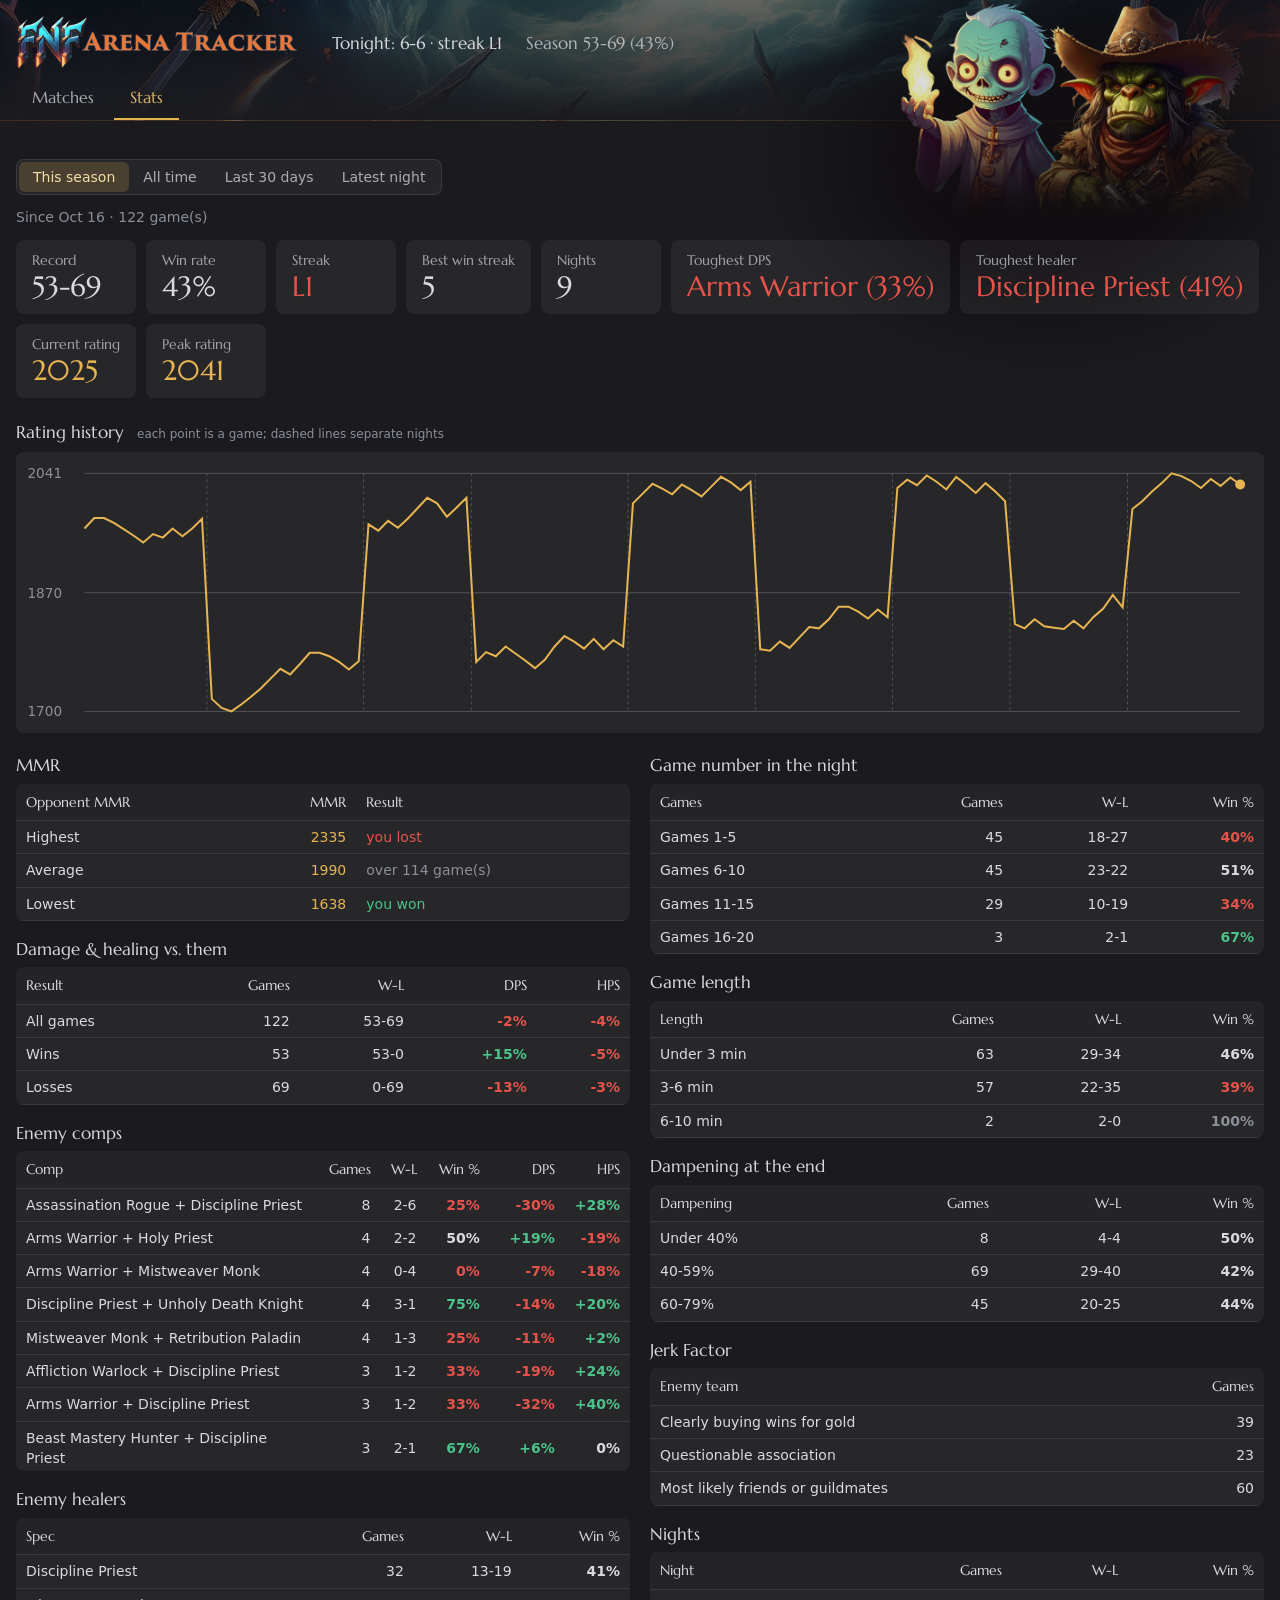
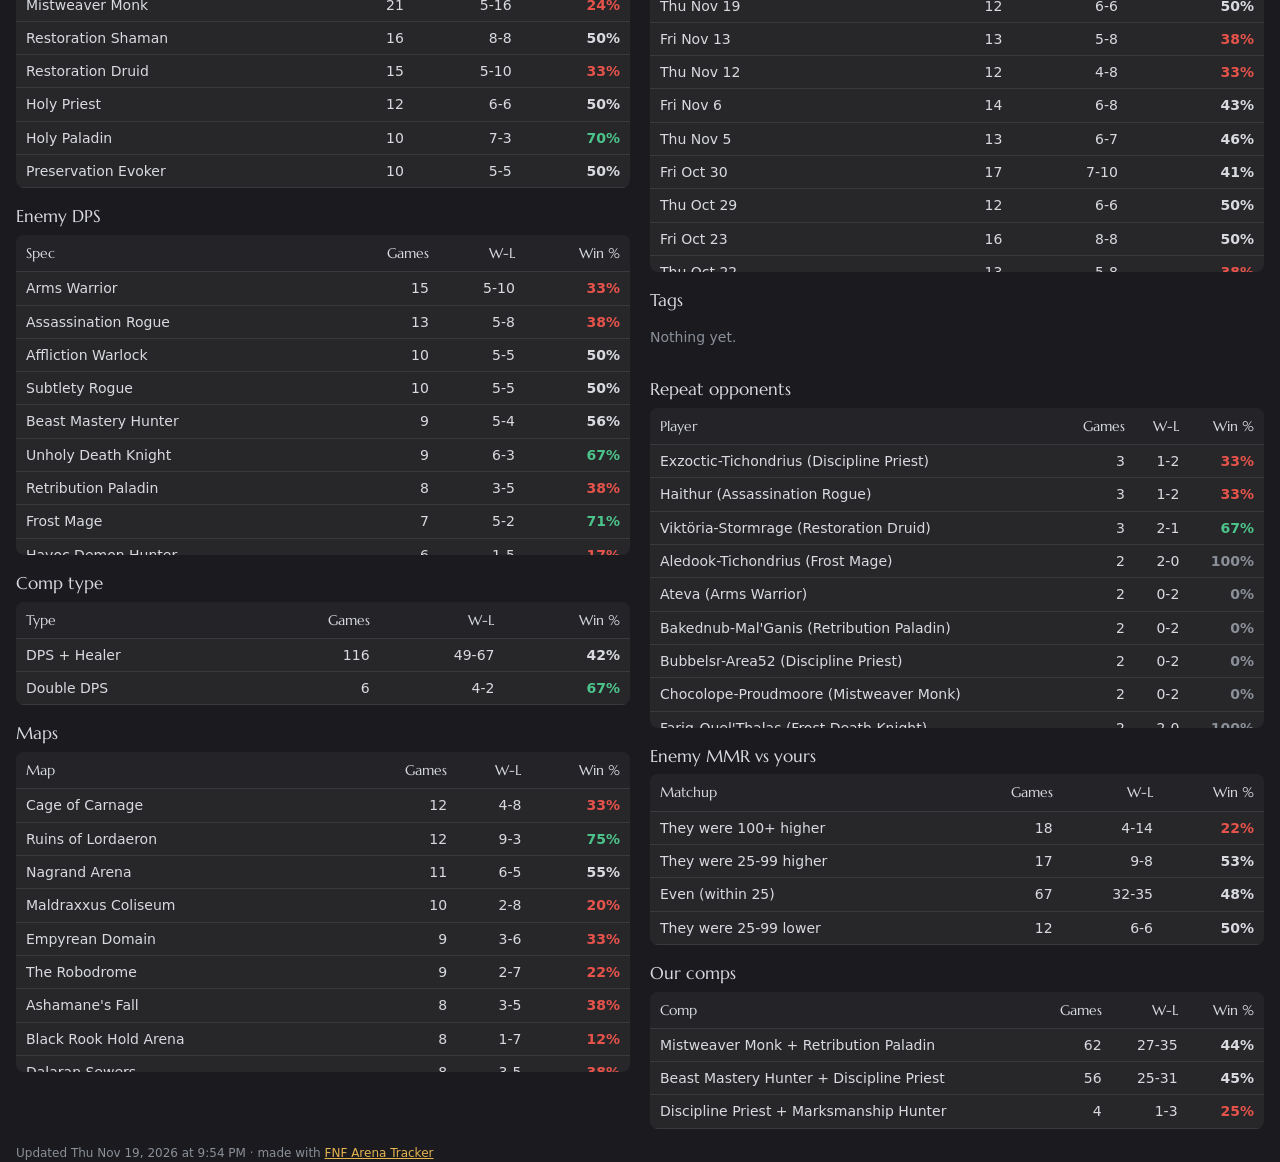
==== commit d343b5df: "Update site: 122 games (2026-11-19 21:54)" ====
--- a/stats.html
+++ b/stats.html
@@ -5,7 +5,7 @@
 <meta name="viewport" content="width=device-width, initial-scale=1">
 <title>Stats · FNF Arena Tracker</title>
 <meta name="description" content="2v2 arena games and stats from FNF Arena Tracker.">
-<meta name="fnf-version" content="98be327f9c">
+<meta name="fnf-version" content="b9c20e7884">
 <link rel="icon" href="favicon.ico">
 <link rel="stylesheet" href="site.css?v=836c73fcfd">
 </head>
@@ -14,8 +14,8 @@
   <div class="wrap banner-row">
     <a class="logo" href="index.html"><img src="assets/logo.png" alt="FNF Arena Tracker"></a>
     <div class="record">
-      <span class="session">Tonight: 4-4 &#183; streak L3</span>
-      <span class="overall">Season 51-67 (43%)</span>
+      <span class="session">Tonight: 6-6 &#183; streak L1</span>
+      <span class="overall">Season 53-69 (43%)</span>
     </div>
   </div>
   <nav class="wrap tabs"><a href="index.html">Matches</a><a href="stats.html" class="active" aria-current="page">Stats</a></nav>
@@ -24,104 +24,104 @@
 <main class="wrap">
 <div class="toolbar"><div class="filter" role="tablist" aria-label="Which games"><button type="button" role="tab" data-range="season" class="on">This season</button><button type="button" role="tab" data-range="all">All time</button><button type="button" role="tab" data-range="last30">Last 30 days</button><button type="button" role="tab" data-range="night">Latest night</button></div></div>
 <section class="range" data-panel="season">
-<p class="range-summary">Since Oct 16 · 118 game(s)</p>
-<div class="cards"><div class="card"><span>Record</span><strong class="">51-67</strong></div><div class="card"><span>Win rate</span><strong class="">43%</strong></div><div class="card"><span>Streak</span><strong class="loss">L3</strong></div><div class="card"><span>Best win streak</span><strong class="">5</strong></div><div class="card"><span>Nights</span><strong class="">9</strong></div><div class="card" title="4-10 against Arms Warrior over 14 game(s)."><span>Toughest DPS</span><strong class="loss">Arms Warrior (29%)</strong></div><div class="card" title="11-19 against Discipline Priest over 30 game(s)."><span>Toughest healer</span><strong class="loss">Discipline Priest (37%)</strong></div><div class="card"><span>Current rating</span><strong class="accent">2020</strong></div><div class="card"><span>Peak rating</span><strong class="accent">2041</strong></div></div>
+<p class="range-summary">Since Oct 16 · 122 game(s)</p>
+<div class="cards"><div class="card"><span>Record</span><strong class="">53-69</strong></div><div class="card"><span>Win rate</span><strong class="">43%</strong></div><div class="card"><span>Streak</span><strong class="loss">L1</strong></div><div class="card"><span>Best win streak</span><strong class="">5</strong></div><div class="card"><span>Nights</span><strong class="">9</strong></div><div class="card" title="5-10 against Arms Warrior over 15 game(s)."><span>Toughest DPS</span><strong class="loss">Arms Warrior (33%)</strong></div><div class="card" title="13-19 against Discipline Priest over 32 game(s)."><span>Toughest healer</span><strong class="loss">Discipline Priest (41%)</strong></div><div class="card"><span>Current rating</span><strong class="accent">2025</strong></div><div class="card"><span>Peak rating</span><strong class="accent">2041</strong></div></div>
 <h2>Rating history <small>each point is a game; dashed lines separate nights</small></h2>
-<div class="chart"><svg viewBox="0 0 1000 220" role="img" aria-label="Rating over time, from 1962 to 2020"><line class="guide" x1="52" x2="984" y1="14" y2="14"/><text x="6" y="18">2041</text><line class="guide" x1="52" x2="984" y1="110.28" y2="110.28"/><text x="6" y="114.28">1870</text><line class="guide" x1="52" x2="984" y1="206" y2="206"/><text x="6" y="210">1700</text><line class="night" x1="154.19" x2="154.19" y1="14" y2="206"/><line class="night" x1="285" x2="285" y1="14" y2="206"/><line class="night" x1="374.93" x2="374.93" y1="14" y2="206"/><line class="night" x1="505.74" x2="505.74" y1="14" y2="206"/><line class="night" x1="612.02" x2="612.02" y1="14" y2="206"/><line class="night" x1="726.47" x2="726.47" y1="14" y2="206"/><line class="night" x1="824.58" x2="824.58" y1="14" y2="206"/><line class="night" x1="922.68" x2="922.68" y1="14" y2="206"/><polyline class="line" points="52,58.48 60.18,50.04 68.35,50.04 76.53,53.98 84.7,59.04 92.88,64.11 101.05,69.74 109.23,62.99 117.4,65.8 125.58,58.48 133.75,64.67 141.93,58.48 150.11,50.6 158.28,195.87 166.46,203.18 174.63,206 182.81,200.37 190.98,194.18 199.16,187.42 207.33,179.54 215.51,171.65 223.68,176.16 231.86,167.71 240.04,158.7 248.21,158.7 256.39,161.52 264.56,166.02 272.74,172.22 280.91,165.46 289.09,55.1 297.26,60.17 305.44,52.29 313.61,57.92 321.79,50.6 329.96,42.15 338.14,33.71 346.32,38.21 354.49,48.91 362.67,41.59 370.84,33.71 379.02,166.02 387.19,158.14 395.37,161.52 403.54,153.64 411.72,159.27 419.89,164.9 428.07,171.09 436.25,164.33 444.42,153.64 452.6,145.19 460.77,149.7 468.95,155.33 477.12,147.44 485.3,155.89 493.47,148.57 501.65,153.64 509.82,38.21 518,30.33 526.18,22.45 534.35,26.39 542.53,30.89 550.7,23.01 558.88,27.51 567.05,32.58 575.23,24.7 583.4,16.82 591.58,21.32 599.75,27.51 607.93,20.76 616.11,155.89 624.28,157.01 632.46,149.7 640.63,154.76 648.81,146.32 656.98,137.87 665.16,139 673.33,131.68 681.51,121.54 689.68,121.54 697.86,125.48 706.04,131.11 714.21,123.79 722.39,129.99 730.56,25.82 738.74,19.07 746.91,23.57 755.09,15.69 763.26,20.76 771.44,26.95 779.61,16.82 787.79,23.01 795.96,29.77 804.14,21.88 812.32,28.64 820.49,36.52 828.67,135.62 836.84,139 845.02,131.68 853.19,137.31 861.37,138.43 869.54,139.56 877.72,132.8 885.89,139 894.07,129.99 902.25,123.23 910.42,111.97 918.6,122.11 926.77,42.72 934.95,36.52 943.12,28.64 951.3,21.88 959.47,14 967.65,16.25 975.82,20.19 984,25.82 "/><circle class="pt" cx="52" cy="58.48" r="6"><title>Thu Oct 22, 8:12 PM: 1962</title></circle><circle class="pt" cx="60.18" cy="50.04" r="6"><title>Thu Oct 22, 8:16 PM: 1977</title></circle><circle class="pt" cx="68.35" cy="50.04" r="6"><title>Thu Oct 22, 8:24 PM: 1977</title></circle><circle class="pt" cx="76.53" cy="53.98" r="6"><title>Thu Oct 22, 8:33 PM: 1970</title></circle><circle class="pt" cx="84.7" cy="59.04" r="6"><title>Thu Oct 22, 8:39 PM: 1961</title></circle><circle class="pt" cx="92.88" cy="64.11" r="6"><title>Thu Oct 22, 8:55 PM: 1952</title></circle><circle class="pt" cx="101.05" cy="69.74" r="6"><title>Thu Oct 22, 9:02 PM: 1942</title></circle><circle class="pt" cx="109.23" cy="62.99" r="6"><title>Thu Oct 22, 9:09 PM: 1954</title></circle><circle class="pt" cx="117.4" cy="65.8" r="6"><title>Thu Oct 22, 9:19 PM: 1949</title></circle><circle class="pt" cx="125.58" cy="58.48" r="6"><title>Thu Oct 22, 9:26 PM: 1962</title></circle><circle class="pt" cx="133.75" cy="64.67" r="6"><title>Thu Oct 22, 9:35 PM: 1951</title></circle><circle class="pt" cx="141.93" cy="58.48" r="6"><title>Thu Oct 22, 9:47 PM: 1962</title></circle><circle class="pt" cx="150.11" cy="50.6" r="6"><title>Thu Oct 22, 9:56 PM: 1976</title></circle><circle class="pt" cx="158.28" cy="195.87" r="6"><title>Fri Oct 23, 8:14 PM: 1718</title></circle><circle class="pt" cx="166.46" cy="203.18" r="6"><title>Fri Oct 23, 8:22 PM: 1705</title></circle><circle class="pt" cx="174.63" cy="206" r="6"><title>Fri Oct 23, 8:29 PM: 1700</title></circle><circle class="pt" cx="182.81" cy="200.37" r="6"><title>Fri Oct 23, 8:36 PM: 1710</title></circle><circle class="pt" cx="190.98" cy="194.18" r="6"><title>Fri Oct 23, 8:41 PM: 1721</title></circle><circle class="pt" cx="199.16" cy="187.42" r="6"><title>Fri Oct 23, 8:45 PM: 1733</title></circle><circle class="pt" cx="207.33" cy="179.54" r="6"><title>Fri Oct 23, 8:56 PM: 1747</title></circle><circle class="pt" cx="215.51" cy="171.65" r="6"><title>Fri Oct 23, 9:02 PM: 1761</title></circle><circle class="pt" cx="223.68" cy="176.16" r="6"><title>Fri Oct 23, 9:09 PM: 1753</title></circle><circle class="pt" cx="231.86" cy="167.71" r="6"><title>Fri Oct 23, 9:15 PM: 1768</title></circle><circle class="pt" cx="240.04" cy="158.7" r="6"><title>Fri Oct 23, 9:20 PM: 1784</title></circle><circle class="pt" cx="248.21" cy="158.7" r="6"><title>Fri Oct 23, 9:32 PM: 1784</title></circle><circle class="pt" cx="256.39" cy="161.52" r="6"><title>Fri Oct 23, 9:40 PM: 1779</title></circle><circle class="pt" cx="264.56" cy="166.02" r="6"><title>Fri Oct 23, 9:47 PM: 1771</title></circle><circle class="pt" cx="272.74" cy="172.22" r="6"><title>Fri Oct 23, 9:51 PM: 1760</title></circle><circle class="pt" cx="280.91" cy="165.46" r="6"><title>Fri Oct 23, 9:57 PM: 1772</title></circle><circle class="pt" cx="289.09" cy="55.1" r="6"><title>Thu Oct 29, 8:23 PM: 1968</title></circle><circle class="pt" cx="297.26" cy="60.17" r="6"><title>Thu Oct 29, 8:31 PM: 1959</title></circle><circle class="pt" cx="305.44" cy="52.29" r="6"><title>Thu Oct 29, 8:36 PM: 1973</title></circle><circle class="pt" cx="313.61" cy="57.92" r="6"><title>Thu Oct 29, 8:42 PM: 1963</title></circle><circle class="pt" cx="321.79" cy="50.6" r="6"><title>Thu Oct 29, 8:47 PM: 1976</title></circle><circle class="pt" cx="329.96" cy="42.15" r="6"><title>Thu Oct 29, 8:55 PM: 1991</title></circle><circle class="pt" cx="338.14" cy="33.71" r="6"><title>Thu Oct 29, 9:03 PM: 2006</title></circle><circle class="pt" cx="346.32" cy="38.21" r="6"><title>Thu Oct 29, 9:14 PM: 1998</title></circle><circle class="pt" cx="354.49" cy="48.91" r="6"><title>Thu Oct 29, 9:31 PM: 1979</title></circle><circle class="pt" cx="362.67" cy="41.59" r="6"><title>Thu Oct 29, 9:38 PM: 1992</title></circle><circle class="pt" cx="370.84" cy="33.71" r="6"><title>Thu Oct 29, 9:49 PM: 2006</title></circle><circle class="pt" cx="379.02" cy="166.02" r="6"><title>Fri Oct 30, 8:12 PM: 1771</title></circle><circle class="pt" cx="387.19" cy="158.14" r="6"><title>Fri Oct 30, 8:16 PM: 1785</title></circle><circle class="pt" cx="395.37" cy="161.52" r="6"><title>Fri Oct 30, 8:21 PM: 1779</title></circle><circle class="pt" cx="403.54" cy="153.64" r="6"><title>Fri Oct 30, 8:24 PM: 1793</title></circle><circle class="pt" cx="411.72" cy="159.27" r="6"><title>Fri Oct 30, 8:31 PM: 1783</title></circle><circle class="pt" cx="419.89" cy="164.9" r="6"><title>Fri Oct 30, 8:36 PM: 1773</title></circle><circle class="pt" cx="428.07" cy="171.09" r="6"><title>Fri Oct 30, 8:43 PM: 1762</title></circle><circle class="pt" cx="436.25" cy="164.33" r="6"><title>Fri Oct 30, 8:52 PM: 1774</title></circle><circle class="pt" cx="444.42" cy="153.64" r="6"><title>Fri Oct 30, 9:03 PM: 1793</title></circle><circle class="pt" cx="452.6" cy="145.19" r="6"><title>Fri Oct 30, 9:10 PM: 1808</title></circle><circle class="pt" cx="460.77" cy="149.7" r="6"><title>Fri Oct 30, 9:19 PM: 1800</title></circle><circle class="pt" cx="468.95" cy="155.33" r="6"><title>Fri Oct 30, 9:26 PM: 1790</title></circle><circle class="pt" cx="477.12" cy="147.44" r="6"><title>Fri Oct 30, 9:31 PM: 1804</title></circle><circle class="pt" cx="485.3" cy="155.89" r="6"><title>Fri Oct 30, 9:45 PM: 1789</title></circle><circle class="pt" cx="493.47" cy="148.57" r="6"><title>Fri Oct 30, 9:51 PM: 1802</title></circle><circle class="pt" cx="501.65" cy="153.64" r="6"><title>Fri Oct 30, 9:58 PM: 1793</title></circle><circle class="pt" cx="509.82" cy="38.21" r="6"><title>Thu Nov 5, 8:20 PM: 1998</title></circle><circle class="pt" cx="518" cy="30.33" r="6"><title>Thu Nov 5, 8:28 PM: 2012</title></circle><circle class="pt" cx="526.18" cy="22.45" r="6"><title>Thu Nov 5, 8:34 PM: 2026</title></circle><circle class="pt" cx="534.35" cy="26.39" r="6"><title>Thu Nov 5, 8:42 PM: 2019</title></circle><circle class="pt" cx="542.53" cy="30.89" r="6"><title>Thu Nov 5, 8:50 PM: 2011</title></circle><circle class="pt" cx="550.7" cy="23.01" r="6"><title>Thu Nov 5, 8:56 PM: 2025</title></circle><circle class="pt" cx="558.88" cy="27.51" r="6"><title>Thu Nov 5, 9:05 PM: 2017</title></circle><circle class="pt" cx="567.05" cy="32.58" r="6"><title>Thu Nov 5, 9:09 PM: 2008</title></circle><circle class="pt" cx="575.23" cy="24.7" r="6"><title>Thu Nov 5, 9:18 PM: 2022</title></circle><circle class="pt" cx="583.4" cy="16.82" r="6"><title>Thu Nov 5, 9:27 PM: 2036</title></circle><circle class="pt" cx="591.58" cy="21.32" r="6"><title>Thu Nov 5, 9:36 PM: 2028</title></circle><circle class="pt" cx="599.75" cy="27.51" r="6"><title>Thu Nov 5, 9:45 PM: 2017</title></circle><circle class="pt" cx="607.93" cy="20.76" r="6"><title>Thu Nov 5, 9:56 PM: 2029</title></circle><circle class="pt" cx="616.11" cy="155.89" r="6"><title>Fri Nov 6, 8:19 PM: 1789</title></circle><circle class="pt" cx="624.28" cy="157.01" r="6"><title>Fri Nov 6, 8:25 PM: 1787</title></circle><circle class="pt" cx="632.46" cy="149.7" r="6"><title>Fri Nov 6, 8:34 PM: 1800</title></circle><circle class="pt" cx="640.63" cy="154.76" r="6"><title>Fri Nov 6, 8:40 PM: 1791</title></circle><circle class="pt" cx="648.81" cy="146.32" r="6"><title>Fri Nov 6, 8:49 PM: 1806</title></circle><circle class="pt" cx="656.98" cy="137.87" r="6"><title>Fri Nov 6, 8:57 PM: 1821</title></circle><circle class="pt" cx="665.16" cy="139" r="6"><title>Fri Nov 6, 9:06 PM: 1819</title></circle><circle class="pt" cx="673.33" cy="131.68" r="6"><title>Fri Nov 6, 9:12 PM: 1832</title></circle><circle class="pt" cx="681.51" cy="121.54" r="6"><title>Fri Nov 6, 9:22 PM: 1850</title></circle><circle class="pt" cx="689.68" cy="121.54" r="6"><title>Fri Nov 6, 9:30 PM: 1850</title></circle><circle class="pt" cx="697.86" cy="125.48" r="6"><title>Fri Nov 6, 9:42 PM: 1843</title></circle><circle class="pt" cx="706.04" cy="131.11" r="6"><title>Fri Nov 6, 9:48 PM: 1833</title></circle><circle class="pt" cx="714.21" cy="123.79" r="6"><title>Fri Nov 6, 9:53 PM: 1846</title></circle><circle class="pt" cx="722.39" cy="129.99" r="6"><title>Fri Nov 6, 10:01 PM: 1835</title></circle><circle class="pt" cx="730.56" cy="25.82" r="6"><title>Thu Nov 12, 8:19 PM: 2020</title></circle><circle class="pt" cx="738.74" cy="19.07" r="6"><title>Thu Nov 12, 8:31 PM: 2032</title></circle><circle class="pt" cx="746.91" cy="23.57" r="6"><title>Thu Nov 12, 8:44 PM: 2024</title></circle><circle class="pt" cx="755.09" cy="15.69" r="6"><title>Thu Nov 12, 8:49 PM: 2038</title></circle><circle class="pt" cx="763.26" cy="20.76" r="6"><title>Thu Nov 12, 9:01 PM: 2029</title></circle><circle class="pt" cx="771.44" cy="26.95" r="6"><title>Thu Nov 12, 9:11 PM: 2018</title></circle><circle class="pt" cx="779.61" cy="16.82" r="6"><title>Thu Nov 12, 9:20 PM: 2036</title></circle><circle class="pt" cx="787.79" cy="23.01" r="6"><title>Thu Nov 12, 9:26 PM: 2025</title></circle><circle class="pt" cx="795.96" cy="29.77" r="6"><title>Thu Nov 12, 9:33 PM: 2013</title></circle><circle class="pt" cx="804.14" cy="21.88" r="6"><title>Thu Nov 12, 9:39 PM: 2027</title></circle><circle class="pt" cx="812.32" cy="28.64" r="6"><title>Thu Nov 12, 9:44 PM: 2015</title></circle><circle class="pt" cx="820.49" cy="36.52" r="6"><title>Thu Nov 12, 9:51 PM: 2001</title></circle><circle class="pt" cx="828.67" cy="135.62" r="6"><title>Fri Nov 13, 8:12 PM: 1825</title></circle><circle class="pt" cx="836.84" cy="139" r="6"><title>Fri Nov 13, 8:18 PM: 1819</title></circle><circle class="pt" cx="845.02" cy="131.68" r="6"><title>Fri Nov 13, 8:25 PM: 1832</title></circle><circle class="pt" cx="853.19" cy="137.31" r="6"><title>Fri Nov 13, 8:33 PM: 1822</title></circle><circle class="pt" cx="861.37" cy="138.43" r="6"><title>Fri Nov 13, 8:50 PM: 1820</title></circle><circle class="pt" cx="869.54" cy="139.56" r="6"><title>Fri Nov 13, 8:58 PM: 1818</title></circle><circle class="pt" cx="877.72" cy="132.8" r="6"><title>Fri Nov 13, 9:10 PM: 1830</title></circle><circle class="pt" cx="885.89" cy="139" r="6"><title>Fri Nov 13, 9:18 PM: 1819</title></circle><circle class="pt" cx="894.07" cy="129.99" r="6"><title>Fri Nov 13, 9:27 PM: 1835</title></circle><circle class="pt" cx="902.25" cy="123.23" r="6"><title>Fri Nov 13, 9:35 PM: 1847</title></circle><circle class="pt" cx="910.42" cy="111.97" r="6"><title>Fri Nov 13, 9:42 PM: 1867</title></circle><circle class="pt" cx="918.6" cy="122.11" r="6"><title>Fri Nov 13, 9:59 PM: 1849</title></circle><circle class="pt" cx="926.77" cy="42.72" r="6"><title>Thu Nov 19, 8:22 PM: 1990</title></circle><circle class="pt" cx="934.95" cy="36.52" r="6"><title>Thu Nov 19, 8:32 PM: 2001</title></circle><circle class="pt" cx="943.12" cy="28.64" r="6"><title>Thu Nov 19, 8:39 PM: 2015</title></circle><circle class="pt" cx="951.3" cy="21.88" r="6"><title>Thu Nov 19, 8:50 PM: 2027</title></circle><circle class="pt" cx="959.47" cy="14" r="6"><title>Thu Nov 19, 8:55 PM: 2041</title></circle><circle class="pt" cx="967.65" cy="16.25" r="6"><title>Thu Nov 19, 9:00 PM: 2037</title></circle><circle class="pt" cx="975.82" cy="20.19" r="6"><title>Thu Nov 19, 9:09 PM: 2030</title></circle><circle class="pt" cx="984" cy="25.82" r="6"><title>Thu Nov 19, 9:15 PM: 2020</title></circle><circle class="last" cx="984" cy="25.82" r="4"/></svg></div>
+<div class="chart"><svg viewBox="0 0 1000 220" role="img" aria-label="Rating over time, from 1962 to 2025"><line class="guide" x1="52" x2="984" y1="14" y2="14"/><text x="6" y="18">2041</text><line class="guide" x1="52" x2="984" y1="110.28" y2="110.28"/><text x="6" y="114.28">1870</text><line class="guide" x1="52" x2="984" y1="206" y2="206"/><text x="6" y="210">1700</text><line class="night" x1="150.73" x2="150.73" y1="14" y2="206"/><line class="night" x1="277.1" x2="277.1" y1="14" y2="206"/><line class="night" x1="363.98" x2="363.98" y1="14" y2="206"/><line class="night" x1="490.36" x2="490.36" y1="14" y2="206"/><line class="night" x1="593.03" x2="593.03" y1="14" y2="206"/><line class="night" x1="703.61" x2="703.61" y1="14" y2="206"/><line class="night" x1="798.39" x2="798.39" y1="14" y2="206"/><line class="night" x1="893.17" x2="893.17" y1="14" y2="206"/><polyline class="line" points="52,58.48 59.9,50.04 67.8,50.04 75.69,53.98 83.59,59.04 91.49,64.11 99.39,69.74 107.29,62.99 115.19,65.8 123.08,58.48 130.98,64.67 138.88,58.48 146.78,50.6 154.68,195.87 162.58,203.18 170.47,206 178.37,200.37 186.27,194.18 194.17,187.42 202.07,179.54 209.97,171.65 217.86,176.16 225.76,167.71 233.66,158.7 241.56,158.7 249.46,161.52 257.36,166.02 265.25,172.22 273.15,165.46 281.05,55.1 288.95,60.17 296.85,52.29 304.75,57.92 312.64,50.6 320.54,42.15 328.44,33.71 336.34,38.21 344.24,48.91 352.14,41.59 360.03,33.71 367.93,166.02 375.83,158.14 383.73,161.52 391.63,153.64 399.53,159.27 407.42,164.9 415.32,171.09 423.22,164.33 431.12,153.64 439.02,145.19 446.92,149.7 454.81,155.33 462.71,147.44 470.61,155.89 478.51,148.57 486.41,153.64 494.31,38.21 502.2,30.33 510.1,22.45 518,26.39 525.9,30.89 533.8,23.01 541.69,27.51 549.59,32.58 557.49,24.7 565.39,16.82 573.29,21.32 581.19,27.51 589.08,20.76 596.98,155.89 604.88,157.01 612.78,149.7 620.68,154.76 628.58,146.32 636.47,137.87 644.37,139 652.27,131.68 660.17,121.54 668.07,121.54 675.97,125.48 683.86,131.11 691.76,123.79 699.66,129.99 707.56,25.82 715.46,19.07 723.36,23.57 731.25,15.69 739.15,20.76 747.05,26.95 754.95,16.82 762.85,23.01 770.75,29.77 778.64,21.88 786.54,28.64 794.44,36.52 802.34,135.62 810.24,139 818.14,131.68 826.03,137.31 833.93,138.43 841.83,139.56 849.73,132.8 857.63,139 865.53,129.99 873.42,123.23 881.32,111.97 889.22,122.11 897.12,42.72 905.02,36.52 912.92,28.64 920.81,21.88 928.71,14 936.61,16.25 944.51,20.19 952.41,25.82 960.31,18.5 968.2,24.13 976.1,17.38 984,23.01 "/><circle class="pt" cx="52" cy="58.48" r="6"><title>Thu Oct 22, 8:12 PM: 1962</title></circle><circle class="pt" cx="59.9" cy="50.04" r="6"><title>Thu Oct 22, 8:16 PM: 1977</title></circle><circle class="pt" cx="67.8" cy="50.04" r="6"><title>Thu Oct 22, 8:24 PM: 1977</title></circle><circle class="pt" cx="75.69" cy="53.98" r="6"><title>Thu Oct 22, 8:33 PM: 1970</title></circle><circle class="pt" cx="83.59" cy="59.04" r="6"><title>Thu Oct 22, 8:39 PM: 1961</title></circle><circle class="pt" cx="91.49" cy="64.11" r="6"><title>Thu Oct 22, 8:55 PM: 1952</title></circle><circle class="pt" cx="99.39" cy="69.74" r="6"><title>Thu Oct 22, 9:02 PM: 1942</title></circle><circle class="pt" cx="107.29" cy="62.99" r="6"><title>Thu Oct 22, 9:09 PM: 1954</title></circle><circle class="pt" cx="115.19" cy="65.8" r="6"><title>Thu Oct 22, 9:19 PM: 1949</title></circle><circle class="pt" cx="123.08" cy="58.48" r="6"><title>Thu Oct 22, 9:26 PM: 1962</title></circle><circle class="pt" cx="130.98" cy="64.67" r="6"><title>Thu Oct 22, 9:35 PM: 1951</title></circle><circle class="pt" cx="138.88" cy="58.48" r="6"><title>Thu Oct 22, 9:47 PM: 1962</title></circle><circle class="pt" cx="146.78" cy="50.6" r="6"><title>Thu Oct 22, 9:56 PM: 1976</title></circle><circle class="pt" cx="154.68" cy="195.87" r="6"><title>Fri Oct 23, 8:14 PM: 1718</title></circle><circle class="pt" cx="162.58" cy="203.18" r="6"><title>Fri Oct 23, 8:22 PM: 1705</title></circle><circle class="pt" cx="170.47" cy="206" r="6"><title>Fri Oct 23, 8:29 PM: 1700</title></circle><circle class="pt" cx="178.37" cy="200.37" r="6"><title>Fri Oct 23, 8:36 PM: 1710</title></circle><circle class="pt" cx="186.27" cy="194.18" r="6"><title>Fri Oct 23, 8:41 PM: 1721</title></circle><circle class="pt" cx="194.17" cy="187.42" r="6"><title>Fri Oct 23, 8:45 PM: 1733</title></circle><circle class="pt" cx="202.07" cy="179.54" r="6"><title>Fri Oct 23, 8:56 PM: 1747</title></circle><circle class="pt" cx="209.97" cy="171.65" r="6"><title>Fri Oct 23, 9:02 PM: 1761</title></circle><circle class="pt" cx="217.86" cy="176.16" r="6"><title>Fri Oct 23, 9:09 PM: 1753</title></circle><circle class="pt" cx="225.76" cy="167.71" r="6"><title>Fri Oct 23, 9:15 PM: 1768</title></circle><circle class="pt" cx="233.66" cy="158.7" r="6"><title>Fri Oct 23, 9:20 PM: 1784</title></circle><circle class="pt" cx="241.56" cy="158.7" r="6"><title>Fri Oct 23, 9:32 PM: 1784</title></circle><circle class="pt" cx="249.46" cy="161.52" r="6"><title>Fri Oct 23, 9:40 PM: 1779</title></circle><circle class="pt" cx="257.36" cy="166.02" r="6"><title>Fri Oct 23, 9:47 PM: 1771</title></circle><circle class="pt" cx="265.25" cy="172.22" r="6"><title>Fri Oct 23, 9:51 PM: 1760</title></circle><circle class="pt" cx="273.15" cy="165.46" r="6"><title>Fri Oct 23, 9:57 PM: 1772</title></circle><circle class="pt" cx="281.05" cy="55.1" r="6"><title>Thu Oct 29, 8:23 PM: 1968</title></circle><circle class="pt" cx="288.95" cy="60.17" r="6"><title>Thu Oct 29, 8:31 PM: 1959</title></circle><circle class="pt" cx="296.85" cy="52.29" r="6"><title>Thu Oct 29, 8:36 PM: 1973</title></circle><circle class="pt" cx="304.75" cy="57.92" r="6"><title>Thu Oct 29, 8:42 PM: 1963</title></circle><circle class="pt" cx="312.64" cy="50.6" r="6"><title>Thu Oct 29, 8:47 PM: 1976</title></circle><circle class="pt" cx="320.54" cy="42.15" r="6"><title>Thu Oct 29, 8:55 PM: 1991</title></circle><circle class="pt" cx="328.44" cy="33.71" r="6"><title>Thu Oct 29, 9:03 PM: 2006</title></circle><circle class="pt" cx="336.34" cy="38.21" r="6"><title>Thu Oct 29, 9:14 PM: 1998</title></circle><circle class="pt" cx="344.24" cy="48.91" r="6"><title>Thu Oct 29, 9:31 PM: 1979</title></circle><circle class="pt" cx="352.14" cy="41.59" r="6"><title>Thu Oct 29, 9:38 PM: 1992</title></circle><circle class="pt" cx="360.03" cy="33.71" r="6"><title>Thu Oct 29, 9:49 PM: 2006</title></circle><circle class="pt" cx="367.93" cy="166.02" r="6"><title>Fri Oct 30, 8:12 PM: 1771</title></circle><circle class="pt" cx="375.83" cy="158.14" r="6"><title>Fri Oct 30, 8:16 PM: 1785</title></circle><circle class="pt" cx="383.73" cy="161.52" r="6"><title>Fri Oct 30, 8:21 PM: 1779</title></circle><circle class="pt" cx="391.63" cy="153.64" r="6"><title>Fri Oct 30, 8:24 PM: 1793</title></circle><circle class="pt" cx="399.53" cy="159.27" r="6"><title>Fri Oct 30, 8:31 PM: 1783</title></circle><circle class="pt" cx="407.42" cy="164.9" r="6"><title>Fri Oct 30, 8:36 PM: 1773</title></circle><circle class="pt" cx="415.32" cy="171.09" r="6"><title>Fri Oct 30, 8:43 PM: 1762</title></circle><circle class="pt" cx="423.22" cy="164.33" r="6"><title>Fri Oct 30, 8:52 PM: 1774</title></circle><circle class="pt" cx="431.12" cy="153.64" r="6"><title>Fri Oct 30, 9:03 PM: 1793</title></circle><circle class="pt" cx="439.02" cy="145.19" r="6"><title>Fri Oct 30, 9:10 PM: 1808</title></circle><circle class="pt" cx="446.92" cy="149.7" r="6"><title>Fri Oct 30, 9:19 PM: 1800</title></circle><circle class="pt" cx="454.81" cy="155.33" r="6"><title>Fri Oct 30, 9:26 PM: 1790</title></circle><circle class="pt" cx="462.71" cy="147.44" r="6"><title>Fri Oct 30, 9:31 PM: 1804</title></circle><circle class="pt" cx="470.61" cy="155.89" r="6"><title>Fri Oct 30, 9:45 PM: 1789</title></circle><circle class="pt" cx="478.51" cy="148.57" r="6"><title>Fri Oct 30, 9:51 PM: 1802</title></circle><circle class="pt" cx="486.41" cy="153.64" r="6"><title>Fri Oct 30, 9:58 PM: 1793</title></circle><circle class="pt" cx="494.31" cy="38.21" r="6"><title>Thu Nov 5, 8:20 PM: 1998</title></circle><circle class="pt" cx="502.2" cy="30.33" r="6"><title>Thu Nov 5, 8:28 PM: 2012</title></circle><circle class="pt" cx="510.1" cy="22.45" r="6"><title>Thu Nov 5, 8:34 PM: 2026</title></circle><circle class="pt" cx="518" cy="26.39" r="6"><title>Thu Nov 5, 8:42 PM: 2019</title></circle><circle class="pt" cx="525.9" cy="30.89" r="6"><title>Thu Nov 5, 8:50 PM: 2011</title></circle><circle class="pt" cx="533.8" cy="23.01" r="6"><title>Thu Nov 5, 8:56 PM: 2025</title></circle><circle class="pt" cx="541.69" cy="27.51" r="6"><title>Thu Nov 5, 9:05 PM: 2017</title></circle><circle class="pt" cx="549.59" cy="32.58" r="6"><title>Thu Nov 5, 9:09 PM: 2008</title></circle><circle class="pt" cx="557.49" cy="24.7" r="6"><title>Thu Nov 5, 9:18 PM: 2022</title></circle><circle class="pt" cx="565.39" cy="16.82" r="6"><title>Thu Nov 5, 9:27 PM: 2036</title></circle><circle class="pt" cx="573.29" cy="21.32" r="6"><title>Thu Nov 5, 9:36 PM: 2028</title></circle><circle class="pt" cx="581.19" cy="27.51" r="6"><title>Thu Nov 5, 9:45 PM: 2017</title></circle><circle class="pt" cx="589.08" cy="20.76" r="6"><title>Thu Nov 5, 9:56 PM: 2029</title></circle><circle class="pt" cx="596.98" cy="155.89" r="6"><title>Fri Nov 6, 8:19 PM: 1789</title></circle><circle class="pt" cx="604.88" cy="157.01" r="6"><title>Fri Nov 6, 8:25 PM: 1787</title></circle><circle class="pt" cx="612.78" cy="149.7" r="6"><title>Fri Nov 6, 8:34 PM: 1800</title></circle><circle class="pt" cx="620.68" cy="154.76" r="6"><title>Fri Nov 6, 8:40 PM: 1791</title></circle><circle class="pt" cx="628.58" cy="146.32" r="6"><title>Fri Nov 6, 8:49 PM: 1806</title></circle><circle class="pt" cx="636.47" cy="137.87" r="6"><title>Fri Nov 6, 8:57 PM: 1821</title></circle><circle class="pt" cx="644.37" cy="139" r="6"><title>Fri Nov 6, 9:06 PM: 1819</title></circle><circle class="pt" cx="652.27" cy="131.68" r="6"><title>Fri Nov 6, 9:12 PM: 1832</title></circle><circle class="pt" cx="660.17" cy="121.54" r="6"><title>Fri Nov 6, 9:22 PM: 1850</title></circle><circle class="pt" cx="668.07" cy="121.54" r="6"><title>Fri Nov 6, 9:30 PM: 1850</title></circle><circle class="pt" cx="675.97" cy="125.48" r="6"><title>Fri Nov 6, 9:42 PM: 1843</title></circle><circle class="pt" cx="683.86" cy="131.11" r="6"><title>Fri Nov 6, 9:48 PM: 1833</title></circle><circle class="pt" cx="691.76" cy="123.79" r="6"><title>Fri Nov 6, 9:53 PM: 1846</title></circle><circle class="pt" cx="699.66" cy="129.99" r="6"><title>Fri Nov 6, 10:01 PM: 1835</title></circle><circle class="pt" cx="707.56" cy="25.82" r="6"><title>Thu Nov 12, 8:19 PM: 2020</title></circle><circle class="pt" cx="715.46" cy="19.07" r="6"><title>Thu Nov 12, 8:31 PM: 2032</title></circle><circle class="pt" cx="723.36" cy="23.57" r="6"><title>Thu Nov 12, 8:44 PM: 2024</title></circle><circle class="pt" cx="731.25" cy="15.69" r="6"><title>Thu Nov 12, 8:49 PM: 2038</title></circle><circle class="pt" cx="739.15" cy="20.76" r="6"><title>Thu Nov 12, 9:01 PM: 2029</title></circle><circle class="pt" cx="747.05" cy="26.95" r="6"><title>Thu Nov 12, 9:11 PM: 2018</title></circle><circle class="pt" cx="754.95" cy="16.82" r="6"><title>Thu Nov 12, 9:20 PM: 2036</title></circle><circle class="pt" cx="762.85" cy="23.01" r="6"><title>Thu Nov 12, 9:26 PM: 2025</title></circle><circle class="pt" cx="770.75" cy="29.77" r="6"><title>Thu Nov 12, 9:33 PM: 2013</title></circle><circle class="pt" cx="778.64" cy="21.88" r="6"><title>Thu Nov 12, 9:39 PM: 2027</title></circle><circle class="pt" cx="786.54" cy="28.64" r="6"><title>Thu Nov 12, 9:44 PM: 2015</title></circle><circle class="pt" cx="794.44" cy="36.52" r="6"><title>Thu Nov 12, 9:51 PM: 2001</title></circle><circle class="pt" cx="802.34" cy="135.62" r="6"><title>Fri Nov 13, 8:12 PM: 1825</title></circle><circle class="pt" cx="810.24" cy="139" r="6"><title>Fri Nov 13, 8:18 PM: 1819</title></circle><circle class="pt" cx="818.14" cy="131.68" r="6"><title>Fri Nov 13, 8:25 PM: 1832</title></circle><circle class="pt" cx="826.03" cy="137.31" r="6"><title>Fri Nov 13, 8:33 PM: 1822</title></circle><circle class="pt" cx="833.93" cy="138.43" r="6"><title>Fri Nov 13, 8:50 PM: 1820</title></circle><circle class="pt" cx="841.83" cy="139.56" r="6"><title>Fri Nov 13, 8:58 PM: 1818</title></circle><circle class="pt" cx="849.73" cy="132.8" r="6"><title>Fri Nov 13, 9:10 PM: 1830</title></circle><circle class="pt" cx="857.63" cy="139" r="6"><title>Fri Nov 13, 9:18 PM: 1819</title></circle><circle class="pt" cx="865.53" cy="129.99" r="6"><title>Fri Nov 13, 9:27 PM: 1835</title></circle><circle class="pt" cx="873.42" cy="123.23" r="6"><title>Fri Nov 13, 9:35 PM: 1847</title></circle><circle class="pt" cx="881.32" cy="111.97" r="6"><title>Fri Nov 13, 9:42 PM: 1867</title></circle><circle class="pt" cx="889.22" cy="122.11" r="6"><title>Fri Nov 13, 9:59 PM: 1849</title></circle><circle class="pt" cx="897.12" cy="42.72" r="6"><title>Thu Nov 19, 8:22 PM: 1990</title></circle><circle class="pt" cx="905.02" cy="36.52" r="6"><title>Thu Nov 19, 8:32 PM: 2001</title></circle><circle class="pt" cx="912.92" cy="28.64" r="6"><title>Thu Nov 19, 8:39 PM: 2015</title></circle><circle class="pt" cx="920.81" cy="21.88" r="6"><title>Thu Nov 19, 8:50 PM: 2027</title></circle><circle class="pt" cx="928.71" cy="14" r="6"><title>Thu Nov 19, 8:55 PM: 2041</title></circle><circle class="pt" cx="936.61" cy="16.25" r="6"><title>Thu Nov 19, 9:00 PM: 2037</title></circle><circle class="pt" cx="944.51" cy="20.19" r="6"><title>Thu Nov 19, 9:09 PM: 2030</title></circle><circle class="pt" cx="952.41" cy="25.82" r="6"><title>Thu Nov 19, 9:15 PM: 2020</title></circle><circle class="pt" cx="960.31" cy="18.5" r="6"><title>Thu Nov 19, 9:29 PM: 2033</title></circle><circle class="pt" cx="968.2" cy="24.13" r="6"><title>Thu Nov 19, 9:36 PM: 2023</title></circle><circle class="pt" cx="976.1" cy="17.38" r="6"><title>Thu Nov 19, 9:42 PM: 2035</title></circle><circle class="pt" cx="984" cy="23.01" r="6"><title>Thu Nov 19, 9:52 PM: 2025</title></circle><circle class="last" cx="984" cy="23.01" r="4"/></svg></div>
 <div class="tables">
-<section class="stat"><h3>MMR</h3><div class="stat-scroll" title="Opponent team MMR from 110 game(s) recorded by the FNF addon."><table class="sortable"><thead><tr><th>Opponent MMR</th><th class="r">MMR</th><th>Result</th></tr></thead><tbody><tr><td>Highest</td><td class="r accent">2335</td><td class="loss">you lost</td></tr><tr><td>Average</td><td class="r accent">1987</td><td class="dim">over 110 game(s)</td></tr><tr><td>Lowest</td><td class="r accent">1638</td><td class="win">you won</td></tr></tbody></table></div></section>
-<section class="stat"><h3>Damage &amp; healing vs. them</h3><div class="stat-scroll" title="Your team&#39;s total damage and healing vs. the enemy team&#39;s over these games. -20% DPS = 20% less damage than them. Healing only counts games where both teams brought the same number of healers."><table class="sortable"><thead><tr><th>Result</th><th data-type="num" class="r">Games</th><th data-type="num" class="r">W-L</th><th data-type="num" class="r">DPS</th><th data-type="num" class="r">HPS</th></tr></thead><tbody><tr><td>All games</td><td class="r">118</td><td class="r" data-sort="118">51-67</td><td class="r pct loss" data-sort="-1.9">-2%</td><td class="r pct loss" data-sort="-4.69" title="From 112 of 118 games; the rest had a different number of healers on each side.">-5%</td></tr><tr><td>Wins</td><td class="r">51</td><td class="r" data-sort="51">51-0</td><td class="r pct win" data-sort="18.47">+18%</td><td class="r pct loss" data-sort="-7.9" title="From 47 of 51 games; the rest had a different number of healers on each side.">-8%</td></tr><tr><td>Losses</td><td class="r">67</td><td class="r" data-sort="67">0-67</td><td class="r pct loss" data-sort="-13.88">-14%</td><td class="r pct loss" data-sort="-2.46" title="From 65 of 67 games; the rest had a different number of healers on each side.">-2%</td></tr></tbody></table></div></section>
-<section class="stat"><h3>Enemy comps</h3><div class="stat-scroll" title="DPS / HPS: your team&#39;s total damage and healing vs. the enemy team&#39;s, from games recorded by the addon. -20% DPS = 20% less damage than them. Healing only counts games where both teams brought the same number of healers."><table class="sortable"><thead><tr><th>Comp</th><th data-type="num" class="r">Games</th><th data-type="num" class="r">W-L</th><th data-type="num" class="r">Win %</th><th data-type="num" class="r">DPS</th><th data-type="num" class="r">HPS</th></tr></thead><tbody><tr><td>Assassination Rogue + Discipline Priest</td><td class="r">8</td><td class="r" data-sort="8">2-6</td><td class="r pct loss" data-sort="0.25">25%</td><td class="r pct loss" data-sort="-29.65">-30%</td><td class="r pct win" data-sort="28.27">+28%</td></tr><tr><td>Arms Warrior + Holy Priest</td><td class="r">4</td><td class="r" data-sort="4">2-2</td><td class="r pct " data-sort="0.5">50%</td><td class="r pct win" data-sort="19.44">+19%</td><td class="r pct loss" data-sort="-19.06">-19%</td></tr><tr><td>Arms Warrior + Mistweaver Monk</td><td class="r">4</td><td class="r" data-sort="4">0-4</td><td class="r pct loss" data-sort="0">0%</td><td class="r pct loss" data-sort="-7.45">-7%</td><td class="r pct loss" data-sort="-17.52">-18%</td></tr><tr><td>Discipline Priest + Unholy Death Knight</td><td class="r">4</td><td class="r" data-sort="4">3-1</td><td class="r pct win" data-sort="0.75">75%</td><td class="r pct loss" data-sort="-14.07">-14%</td><td class="r pct win" data-sort="20.24">+20%</td></tr><tr><td>Mistweaver Monk + Retribution Paladin</td><td class="r">4</td><td class="r" data-sort="4">1-3</td><td class="r pct loss" data-sort="0.25">25%</td><td class="r pct loss" data-sort="-10.91">-11%</td><td class="r pct win" data-sort="2.21">+2%</td></tr><tr><td>Affliction Warlock + Discipline Priest</td><td class="r">3</td><td class="r" data-sort="3">1-2</td><td class="r pct loss" data-sort="0.33">33%</td><td class="r pct loss" data-sort="-19.42">-19%</td><td class="r pct win" data-sort="24.22">+24%</td></tr><tr><td>Beast Mastery Hunter + Discipline Priest</td><td class="r">3</td><td class="r" data-sort="3">2-1</td><td class="r pct win" data-sort="0.67">67%</td><td class="r pct win" data-sort="5.81">+6%</td><td class="r pct " data-sort="-0.49">0%</td></tr><tr><td>Discipline Priest + Windwalker Monk</td><td class="r">3</td><td class="r" data-sort="3">0-3</td><td class="r pct loss" data-sort="0">0%</td><td class="r pct loss" data-sort="-18.95">-19%</td><td class="r pct win" data-sort="8.18">+8%</td></tr><tr><td>Frost Death Knight + Restoration Shaman</td><td class="r">3</td><td class="r" data-sort="3">2-1</td><td class="r pct win" data-sort="0.67">67%</td><td class="r pct win" data-sort="37.05">+37%</td><td class="r pct loss" data-sort="-31.43">-31%</td></tr><tr><td>Havoc Demon Hunter + Restoration Druid</td><td class="r">3</td><td class="r" data-sort="3">0-3</td><td class="r pct loss" data-sort="0">0%</td><td class="r pct win" data-sort="11.1">+11%</td><td class="r pct loss" data-sort="-20.58">-21%</td></tr><tr><td>Affliction Warlock + Restoration Druid</td><td class="r">2</td><td class="r" data-sort="2">1-1</td><td class="r pct dim" data-sort="0.5">50%</td><td class="r pct win" data-sort="12.36">+12%</td><td class="r pct loss" data-sort="-11.9">-12%</td></tr><tr><td>Affliction Warlock + Restoration Shaman</td><td class="r">2</td><td class="r" data-sort="2">1-1</td><td class="r pct dim" data-sort="0.5">50%</td><td class="r pct loss" data-sort="-12.69">-13%</td><td class="r pct win" data-sort="23.16">+23%</td></tr><tr><td>Arms Warrior + Discipline Priest</td><td class="r">2</td><td class="r" data-sort="2">0-2</td><td class="r pct dim" data-sort="0">0%</td><td class="r pct loss" data-sort="-32.7">-33%</td><td class="r pct win" data-sort="23.12">+23%</td></tr><tr><td>Assassination Rogue + Mistweaver Monk</td><td class="r">2</td><td class="r" data-sort="2">2-0</td><td class="r pct dim" data-sort="1">100%</td><td class="r pct win" data-sort="57.65">+58%</td><td class="r pct loss" data-sort="-16.04">-16%</td></tr><tr><td>Assassination Rogue + Restoration Shaman</td><td class="r">2</td><td class="r" data-sort="2">1-1</td><td class="r pct dim" data-sort="0.5">50%</td><td class="r pct win" data-sort="24.72">+25%</td><td class="r pct loss" data-sort="-14.61">-15%</td></tr><tr><td>Beast Mastery Hunter + Restoration Druid</td><td class="r">2</td><td class="r" data-sort="2">1-1</td><td class="r pct dim" data-sort="0.5">50%</td><td class="r pct win" data-sort="3.99">+4%</td><td class="r pct loss" data-sort="-10.61">-11%</td></tr><tr><td>Discipline Priest + Fire Mage</td><td class="r">2</td><td class="r" data-sort="2">1-1</td><td class="r pct dim" data-sort="0.5">50%</td><td class="r pct win" data-sort="5.93">+6%</td><td class="r pct loss" data-sort="-12.65">-13%</td></tr><tr><td>Discipline Priest + Marksmanship Hunter</td><td class="r">2</td><td class="r" data-sort="2">1-1</td><td class="r pct dim" data-sort="0.5">50%</td><td class="r pct loss" data-sort="-30.28">-30%</td><td class="r pct win" data-sort="38.15">+38%</td></tr><tr><td>Discipline Priest + Subtlety Rogue</td><td class="r">2</td><td class="r" data-sort="2">1-1</td><td class="r pct dim" data-sort="0.5">50%</td><td class="r pct win" data-sort="0.53">+1%</td><td class="r pct loss" data-sort="-11.22">-11%</td></tr><tr><td>Frost Mage + Holy Paladin</td><td class="r">2</td><td class="r" data-sort="2">2-0</td><td class="r pct dim" data-sort="1">100%</td><td class="r pct win" data-sort="5.05">+5%</td><td class="r pct loss" data-sort="-12.45">-12%</td></tr><tr><td>Frost Mage + Mistweaver Monk</td><td class="r">2</td><td class="r" data-sort="2">1-1</td><td class="r pct dim" data-sort="0.5">50%</td><td class="r pct win" data-sort="2.79">+3%</td><td class="r pct loss" data-sort="-3.81">-4%</td></tr><tr><td>Fury Warrior + Mistweaver Monk</td><td class="r">2</td><td class="r" data-sort="2">0-2</td><td class="r pct dim" data-sort="0">0%</td><td class="r pct loss" data-sort="-33.51">-34%</td><td class="r pct win" data-sort="30.33">+30%</td></tr><tr><td>Holy Paladin + Unholy Death Knight</td><td class="r">2</td><td class="r" data-sort="2">1-1</td><td class="r pct dim" data-sort="0.5">50%</td><td class="r pct win" data-sort="17.56">+18%</td><td class="r pct loss" data-sort="-28.68">-29%</td></tr><tr><td>Restoration Shaman + Retribution Paladin</td><td class="r">2</td><td class="r" data-sort="2">1-1</td><td class="r pct dim" data-sort="0.5">50%</td><td class="r pct loss" data-sort="-6.15">-6%</td><td class="r pct win" data-sort="7.51">+8%</td></tr><tr><td>Restoration Shaman + Subtlety Rogue</td><td class="r">2</td><td class="r" data-sort="2">0-2</td><td class="r pct dim" data-sort="0">0%</td><td class="r pct win" data-sort="15.39">+15%</td><td class="r pct loss" data-sort="-25.61">-26%</td></tr><tr><td>Affliction Warlock + Enhancement Shaman</td><td class="r">1</td><td class="r" data-sort="1">0-1</td><td class="r pct dim" data-sort="0">0%</td><td class="r pct loss" data-sort="-59.9">-60%</td><td class="r pct dim" data-sort="" title="No like-for-like games: every game had a different number of healers on each side.">—</td></tr><tr><td>Affliction Warlock + Holy Priest</td><td class="r">1</td><td class="r" data-sort="1">1-0</td><td class="r pct dim" data-sort="1">100%</td><td class="r pct loss" data-sort="-19.54">-20%</td><td class="r pct win" data-sort="37.97">+38%</td></tr><tr><td>Affliction Warlock + Preservation Evoker</td><td class="r">1</td><td class="r" data-sort="1">1-0</td><td class="r pct dim" data-sort="1">100%</td><td class="r pct win" data-sort="40.86">+41%</td><td class="r pct win" data-sort="44.46">+44%</td></tr><tr><td>Arcane Mage + Balance Druid</td><td class="r">1</td><td class="r" data-sort="1">0-1</td><td class="r pct dim" data-sort="0">0%</td><td class="r pct loss" data-sort="-44.09">-44%</td><td class="r pct dim" data-sort="" title="No like-for-like games: every game had a different number of healers on each side.">—</td></tr><tr><td>Arcane Mage + Holy Paladin</td><td class="r">1</td><td class="r" data-sort="1">1-0</td><td class="r pct dim" data-sort="1">100%</td><td class="r pct win" data-sort="31.95">+32%</td><td class="r pct loss" data-sort="-23.35">-23%</td></tr><tr><td>Arms Warrior + Holy Paladin</td><td class="r">1</td><td class="r" data-sort="1">1-0</td><td class="r pct dim" data-sort="1">100%</td><td class="r pct win" data-sort="88.17">+88%</td><td class="r pct loss" data-sort="-32.87">-33%</td></tr><tr><td>Arms Warrior + Preservation Evoker</td><td class="r">1</td><td class="r" data-sort="1">0-1</td><td class="r pct dim" data-sort="0">0%</td><td class="r pct loss" data-sort="-8.1">-8%</td><td class="r pct loss" data-sort="-5.73">-6%</td></tr><tr><td>Arms Warrior + Restoration Druid</td><td class="r">1</td><td class="r" data-sort="1">0-1</td><td class="r pct dim" data-sort="0">0%</td><td class="r pct win" data-sort="4.07">+4%</td><td class="r pct loss" data-sort="-19.84">-20%</td></tr><tr><td>Arms Warrior + Restoration Shaman</td><td class="r">1</td><td class="r" data-sort="1">1-0</td><td class="r pct dim" data-sort="1">100%</td><td class="r pct win" data-sort="21.79">+22%</td><td class="r pct loss" data-sort="-10.62">-11%</td></tr><tr><td>Assassination Rogue + Restoration Druid</td><td class="r">1</td><td class="r" data-sort="1">0-1</td><td class="r pct dim" data-sort="0">0%</td><td class="r pct loss" data-sort="-42.23">-42%</td><td class="r pct win" data-sort="58.21">+58%</td></tr><tr><td>Augmentation Evoker + Holy Priest</td><td class="r">1</td><td class="r" data-sort="1">0-1</td><td class="r pct dim" data-sort="0">0%</td><td class="r pct win" data-sort="32.34">+32%</td><td class="r pct loss" data-sort="-35.5">-35%</td></tr><tr><td>Balance Druid + Restoration Shaman</td><td class="r">1</td><td class="r" data-sort="1">1-0</td><td class="r pct dim" data-sort="1">100%</td><td class="r pct win" data-sort="75.76">+76%</td><td class="r pct loss" data-sort="-30.4">-30%</td></tr><tr><td>Beast Mastery Hunter + Holy Priest</td><td class="r">1</td><td class="r" data-sort="1">1-0</td><td class="r pct dim" data-sort="1">100%</td><td class="r pct win" data-sort="38.27">+38%</td><td class="r pct loss" data-sort="-23.78">-24%</td></tr><tr><td>Beast Mastery Hunter + Preservation Evoker</td><td class="r">1</td><td class="r" data-sort="1">1-0</td><td class="r pct dim" data-sort="1">100%</td><td class="r pct win" data-sort="130.87">+131%</td><td class="r pct loss" data-sort="-33.47">-33%</td></tr><tr><td>Beast Mastery Hunter + Restoration Shaman</td><td class="r">1</td><td class="r" data-sort="1">0-1</td><td class="r pct dim" data-sort="0">0%</td><td class="r pct win" data-sort="2.97">+3%</td><td class="r pct loss" data-sort="-14.11">-14%</td></tr><tr><td>Destruction Warlock + Holy Paladin</td><td class="r">1</td><td class="r" data-sort="1">0-1</td><td class="r pct dim" data-sort="0">0%</td><td class="r pct loss" data-sort="-13.45">-13%</td><td class="r pct win" data-sort="2.65">+3%</td></tr><tr><td>Destruction Warlock + Mistweaver Monk</td><td class="r">1</td><td class="r" data-sort="1">0-1</td><td class="r pct dim" data-sort="0">0%</td><td class="r pct loss" data-sort="-55.43">-55%</td><td class="r pct win" data-sort="51.75">+52%</td></tr><tr><td>Devourer Demon Hunter + Discipline Priest</td><td class="r">1</td><td class="r" data-sort="1">0-1</td><td class="r pct dim" data-sort="0">0%</td><td class="r pct loss" data-sort="-35.25">-35%</td><td class="r pct loss" data-sort="-1.5">-1%</td></tr><tr><td>Devourer Demon Hunter + Holy Priest</td><td class="r">1</td><td class="r" data-sort="1">0-1</td><td class="r pct dim" data-sort="0">0%</td><td class="r pct loss" data-sort="-3.43">-3%</td><td class="r pct loss" data-sort="-6.24">-6%</td></tr><tr><td>Devourer Demon Hunter + Mistweaver Monk</td><td class="r">1</td><td class="r" data-sort="1">1-0</td><td class="r pct dim" data-sort="1">100%</td><td class="r pct loss" data-sort="-6.6">-7%</td><td class="r pct win" data-sort="34.93">+35%</td></tr><tr><td>Elemental Shaman + Mistweaver Monk</td><td class="r">1</td><td class="r" data-sort="1">0-1</td><td class="r pct dim" data-sort="0">0%</td><td class="r pct loss" data-sort="-4.87">-5%</td><td class="r pct loss" data-sort="-22.01">-22%</td></tr><tr><td>Elemental Shaman + Preservation Evoker</td><td class="r">1</td><td class="r" data-sort="1">0-1</td><td class="r pct dim" data-sort="0">0%</td><td class="r pct loss" data-sort="-28.18">-28%</td><td class="r pct win" data-sort="20.47">+20%</td></tr><tr><td>Fire Mage + Restoration Druid</td><td class="r">1</td><td class="r" data-sort="1">1-0</td><td class="r pct dim" data-sort="1">100%</td><td class="r pct win" data-sort="96.47">+96%</td><td class="r pct loss" data-sort="-28.67">-29%</td></tr><tr><td>Fire Mage + Restoration Shaman</td><td class="r">1</td><td class="r" data-sort="1">1-0</td><td class="r pct dim" data-sort="1">100%</td><td class="r pct win" data-sort="109.12">+109%</td><td class="r pct loss" data-sort="-46.7">-47%</td></tr><tr><td>Fire Mage + Subtlety Rogue</td><td class="r">1</td><td class="r" data-sort="1">1-0</td><td class="r pct dim" data-sort="1">100%</td><td class="r pct loss" data-sort="-46.04">-46%</td><td class="r pct dim" data-sort="" title="No like-for-like games: every game had a different number of healers on each side.">—</td></tr><tr><td>Frost Death Knight + Restoration Druid</td><td class="r">1</td><td class="r" data-sort="1">0-1</td><td class="r pct dim" data-sort="0">0%</td><td class="r pct win" data-sort="5.75">+6%</td><td class="r pct loss" data-sort="-18.67">-19%</td></tr><tr><td>Frost Mage + Holy Priest</td><td class="r">1</td><td class="r" data-sort="1">1-0</td><td class="r pct dim" data-sort="1">100%</td><td class="r pct win" data-sort="37.32">+37%</td><td class="r pct loss" data-sort="-23.53">-24%</td></tr><tr><td>Frost Mage + Restoration Druid</td><td class="r">1</td><td class="r" data-sort="1">0-1</td><td class="r pct dim" data-sort="0">0%</td><td class="r pct loss" data-sort="-5.5">-6%</td><td class="r pct loss" data-sort="-1.18">-1%</td></tr><tr><td>Frost Mage + Shadow Priest</td><td class="r">1</td><td class="r" data-sort="1">1-0</td><td class="r pct dim" data-sort="1">100%</td><td class="r pct loss" data-sort="-24.41">-24%</td><td class="r pct dim" data-sort="" title="No like-for-like games: every game had a different number of healers on each side.">—</td></tr><tr><td>Fury Warrior + Restoration Shaman</td><td class="r">1</td><td class="r" data-sort="1">0-1</td><td class="r pct dim" data-sort="0">0%</td><td class="r pct loss" data-sort="-40.86">-41%</td><td class="r pct win" data-sort="29.96">+30%</td></tr><tr><td>Havoc Demon Hunter + Holy Paladin</td><td class="r">1</td><td class="r" data-sort="1">1-0</td><td class="r pct dim" data-sort="1">100%</td><td class="r pct win" data-sort="35.53">+36%</td><td class="r pct loss" data-sort="-21.06">-21%</td></tr><tr><td>Havoc Demon Hunter + Mistweaver Monk</td><td class="r">1</td><td class="r" data-sort="1">0-1</td><td class="r pct dim" data-sort="0">0%</td><td class="r pct win" data-sort="12.28">+12%</td><td class="r pct loss" data-sort="-26.2">-26%</td></tr><tr><td>Havoc Demon Hunter + Preservation Evoker</td><td class="r">1</td><td class="r" data-sort="1">0-1</td><td class="r pct dim" data-sort="0">0%</td><td class="r pct loss" data-sort="-10.84">-11%</td><td class="r pct win" data-sort="3.35">+3%</td></tr><tr><td>Holy Paladin + Shadow Priest</td><td class="r">1</td><td class="r" data-sort="1">1-0</td><td class="r pct dim" data-sort="1">100%</td><td class="r pct loss" data-sort="-1.95">-2%</td><td class="r pct win" data-sort="0.67">+1%</td></tr><tr><td>Holy Paladin + Windwalker Monk</td><td class="r">1</td><td class="r" data-sort="1">0-1</td><td class="r pct dim" data-sort="0">0%</td><td class="r pct loss" data-sort="-26.86">-27%</td><td class="r pct win" data-sort="17.89">+18%</td></tr><tr><td>Holy Priest + Marksmanship Hunter</td><td class="r">1</td><td class="r" data-sort="1">0-1</td><td class="r pct dim" data-sort="0">0%</td><td class="r pct loss" data-sort="-2.65">-3%</td><td class="r pct loss" data-sort="-14.5">-15%</td></tr><tr><td>Holy Priest + Survival Hunter</td><td class="r">1</td><td class="r" data-sort="1">0-1</td><td class="r pct dim" data-sort="0">0%</td><td class="r pct win" data-sort="29.12">+29%</td><td class="r pct loss" data-sort="-39.25">-39%</td></tr><tr><td>Holy Priest + Unholy Death Knight</td><td class="r">1</td><td class="r" data-sort="1">1-0</td><td class="r pct dim" data-sort="1">100%</td><td class="r pct loss" data-sort="-3.83">-4%</td><td class="r pct win" data-sort="18.85">+19%</td></tr><tr><td>Marksmanship Hunter + Preservation Evoker</td><td class="r">1</td><td class="r" data-sort="1">1-0</td><td class="r pct dim" data-sort="1">100%</td><td class="r pct win" data-sort="18.07">+18%</td><td class="r pct win" data-sort="18.05">+18%</td></tr><tr><td>Marksmanship Hunter + Restoration Druid</td><td class="r">1</td><td class="r" data-sort="1">1-0</td><td class="r pct dim" data-sort="1">100%</td><td class="r pct win" data-sort="15.73">+16%</td><td class="r pct win" data-sort="17.1">+17%</td></tr><tr><td>Mistweaver Monk + Subtlety Rogue</td><td class="r">1</td><td class="r" data-sort="1">0-1</td><td class="r pct dim" data-sort="0">0%</td><td class="r pct win" data-sort="29.2">+29%</td><td class="r pct loss" data-sort="-32.69">-33%</td></tr><tr><td>Mistweaver Monk + Survival Hunter</td><td class="r">1</td><td class="r" data-sort="1">0-1</td><td class="r pct dim" data-sort="0">0%</td><td class="r pct loss" data-sort="-19.47">-19%</td><td class="r pct loss" data-sort="-6.73">-7%</td></tr><tr><td>Preservation Evoker + Retribution Paladin</td><td class="r">1</td><td class="r" data-sort="1">0-1</td><td class="r pct dim" data-sort="0">0%</td><td class="r pct win" data-sort="31.43">+31%</td><td class="r pct loss" data-sort="-30.93">-31%</td></tr><tr><td>Preservation Evoker + Shadow Priest</td><td class="r">1</td><td class="r" data-sort="1">1-0</td><td class="r pct dim" data-sort="1">100%</td><td class="r pct loss" data-sort="-2.85">-3%</td><td class="r pct loss" data-sort="-11.53">-12%</td></tr><tr><td>Preservation Evoker + Subtlety Rogue</td><td class="r">1</td><td class="r" data-sort="1">1-0</td><td class="r pct dim" data-sort="1">100%</td><td class="r pct win" data-sort="54.56">+55%</td><td class="r pct loss" data-sort="-34.73">-35%</td></tr><tr><td>Preservation Evoker + Unholy Death Knight</td><td class="r">1</td><td class="r" data-sort="1">0-1</td><td class="r pct dim" data-sort="0">0%</td><td class="r pct loss" data-sort="-7.63">-8%</td><td class="r pct loss" data-sort="-5.78">-6%</td></tr><tr><td>Restoration Druid + Unholy Death Knight</td><td class="r">1</td><td class="r" data-sort="1">1-0</td><td class="r pct dim" data-sort="1">100%</td><td class="r pct win" data-sort="15.49">+15%</td><td class="r pct win" data-sort="20.1">+20%</td></tr><tr><td>Shadow Priest + Subtlety Rogue</td><td class="r">1</td><td class="r" data-sort="1">1-0</td><td class="r pct dim" data-sort="1">100%</td><td class="r pct loss" data-sort="-33.04">-33%</td><td class="r pct dim" data-sort="" title="No like-for-like games: every game had a different number of healers on each side.">—</td></tr><tr><td>Subtlety Rogue + Subtlety Rogue</td><td class="r">1</td><td class="r" data-sort="1">1-0</td><td class="r pct dim" data-sort="1">100%</td><td class="r pct win" data-sort="33.01">+33%</td><td class="r pct dim" data-sort="" title="No like-for-like games: every game had a different number of healers on each side.">—</td></tr></tbody></table></div></section>
-<section class="stat"><h3>Enemy healers</h3><div class="stat-scroll"><table class="sortable"><thead><tr><th>Spec</th><th data-type="num" class="r">Games</th><th data-type="num" class="r">W-L</th><th data-type="num" class="r">Win %</th></tr></thead><tbody><tr><td>Discipline Priest</td><td class="r">30</td><td class="r" data-sort="30">11-19</td><td class="r pct loss" data-sort="0.37">37%</td></tr><tr><td>Mistweaver Monk</td><td class="r">20</td><td class="r" data-sort="20">5-15</td><td class="r pct loss" data-sort="0.25">25%</td></tr><tr><td>Restoration Shaman</td><td class="r">16</td><td class="r" data-sort="16">8-8</td><td class="r pct " data-sort="0.5">50%</td></tr><tr><td>Restoration Druid</td><td class="r">14</td><td class="r" data-sort="14">5-9</td><td class="r pct loss" data-sort="0.36">36%</td></tr><tr><td>Holy Priest</td><td class="r">12</td><td class="r" data-sort="12">6-6</td><td class="r pct " data-sort="0.5">50%</td></tr><tr><td>Holy Paladin</td><td class="r">10</td><td class="r" data-sort="10">7-3</td><td class="r pct win" data-sort="0.7">70%</td></tr><tr><td>Preservation Evoker</td><td class="r">10</td><td class="r" data-sort="10">5-5</td><td class="r pct " data-sort="0.5">50%</td></tr></tbody></table></div></section>
-<section class="stat"><h3>Enemy DPS</h3><div class="stat-scroll"><table class="sortable"><thead><tr><th>Spec</th><th data-type="num" class="r">Games</th><th data-type="num" class="r">W-L</th><th data-type="num" class="r">Win %</th></tr></thead><tbody><tr><td>Arms Warrior</td><td class="r">14</td><td class="r" data-sort="14">4-10</td><td class="r pct loss" data-sort="0.29">29%</td></tr><tr><td>Assassination Rogue</td><td class="r">13</td><td class="r" data-sort="13">5-8</td><td class="r pct loss" data-sort="0.38">38%</td></tr><tr><td>Affliction Warlock</td><td class="r">10</td><td class="r" data-sort="10">5-5</td><td class="r pct " data-sort="0.5">50%</td></tr><tr><td>Subtlety Rogue</td><td class="r">9</td><td class="r" data-sort="9">5-4</td><td class="r pct " data-sort="0.56">56%</td></tr><tr><td>Unholy Death Knight</td><td class="r">9</td><td class="r" data-sort="9">6-3</td><td class="r pct win" data-sort="0.67">67%</td></tr><tr><td>Beast Mastery Hunter</td><td class="r">8</td><td class="r" data-sort="8">5-3</td><td class="r pct win" data-sort="0.63">62%</td></tr><tr><td>Frost Mage</td><td class="r">7</td><td class="r" data-sort="7">5-2</td><td class="r pct win" data-sort="0.71">71%</td></tr><tr><td>Retribution Paladin</td><td class="r">7</td><td class="r" data-sort="7">2-5</td><td class="r pct loss" data-sort="0.29">29%</td></tr><tr><td>Havoc Demon Hunter</td><td class="r">6</td><td class="r" data-sort="6">1-5</td><td class="r pct loss" data-sort="0.17">17%</td></tr><tr><td>Fire Mage</td><td class="r">5</td><td class="r" data-sort="5">4-1</td><td class="r pct win" data-sort="0.8">80%</td></tr><tr><td>Marksmanship Hunter</td><td class="r">5</td><td class="r" data-sort="5">3-2</td><td class="r pct win" data-sort="0.6">60%</td></tr><tr><td>Frost Death Knight</td><td class="r">4</td><td class="r" data-sort="4">2-2</td><td class="r pct " data-sort="0.5">50%</td></tr><tr><td>Shadow Priest</td><td class="r">4</td><td class="r" data-sort="4">4-0</td><td class="r pct win" data-sort="1">100%</td></tr><tr><td>Windwalker Monk</td><td class="r">4</td><td class="r" data-sort="4">0-4</td><td class="r pct loss" data-sort="0">0%</td></tr><tr><td>Devourer Demon Hunter</td><td class="r">3</td><td class="r" data-sort="3">1-2</td><td class="r pct loss" data-sort="0.33">33%</td></tr><tr><td>Fury Warrior</td><td class="r">3</td><td class="r" data-sort="3">0-3</td><td class="r pct loss" data-sort="0">0%</td></tr><tr><td>Arcane Mage</td><td class="r">2</td><td class="r" data-sort="2">1-1</td><td class="r pct dim" data-sort="0.5">50%</td></tr><tr><td>Balance Druid</td><td class="r">2</td><td class="r" data-sort="2">1-1</td><td class="r pct dim" data-sort="0.5">50%</td></tr><tr><td>Destruction Warlock</td><td class="r">2</td><td class="r" data-sort="2">0-2</td><td class="r pct dim" data-sort="0">0%</td></tr><tr><td>Elemental Shaman</td><td class="r">2</td><td class="r" data-sort="2">0-2</td><td class="r pct dim" data-sort="0">0%</td></tr><tr><td>Survival Hunter</td><td class="r">2</td><td class="r" data-sort="2">0-2</td><td class="r pct dim" data-sort="0">0%</td></tr><tr><td>Augmentation Evoker</td><td class="r">1</td><td class="r" data-sort="1">0-1</td><td class="r pct dim" data-sort="0">0%</td></tr><tr><td>Enhancement Shaman</td><td class="r">1</td><td class="r" data-sort="1">0-1</td><td class="r pct dim" data-sort="0">0%</td></tr></tbody></table></div></section>
-<section class="stat"><h3>Comp type</h3><div class="stat-scroll"><table class="sortable"><thead><tr><th>Type</th><th data-type="num" class="r">Games</th><th data-type="num" class="r">W-L</th><th data-type="num" class="r">Win %</th></tr></thead><tbody><tr><td>DPS + Healer</td><td class="r">112</td><td class="r" data-sort="112">47-65</td><td class="r pct " data-sort="0.42">42%</td></tr><tr><td>Double DPS</td><td class="r">6</td><td class="r" data-sort="6">4-2</td><td class="r pct win" data-sort="0.67">67%</td></tr></tbody></table></div></section>
-<section class="stat"><h3>Maps</h3><div class="stat-scroll"><table class="sortable"><thead><tr><th>Map</th><th data-type="num" class="r">Games</th><th data-type="num" class="r">W-L</th><th data-type="num" class="r">Win %</th></tr></thead><tbody><tr><td>Cage of Carnage</td><td class="r">12</td><td class="r" data-sort="12">4-8</td><td class="r pct loss" data-sort="0.33">33%</td></tr><tr><td>Nagrand Arena</td><td class="r">11</td><td class="r" data-sort="11">6-5</td><td class="r pct " data-sort="0.55">55%</td></tr><tr><td>Ruins of Lordaeron</td><td class="r">10</td><td class="r" data-sort="10">7-3</td><td class="r pct win" data-sort="0.7">70%</td></tr><tr><td>Empyrean Domain</td><td class="r">9</td><td class="r" data-sort="9">3-6</td><td class="r pct loss" data-sort="0.33">33%</td></tr><tr><td>Maldraxxus Coliseum</td><td class="r">9</td><td class="r" data-sort="9">2-7</td><td class="r pct loss" data-sort="0.22">22%</td></tr><tr><td>The Robodrome</td><td class="r">9</td><td class="r" data-sort="9">2-7</td><td class="r pct loss" data-sort="0.22">22%</td></tr><tr><td>Ashamane&#39;s Fall</td><td class="r">8</td><td class="r" data-sort="8">3-5</td><td class="r pct loss" data-sort="0.38">38%</td></tr><tr><td>Black Rook Hold Arena</td><td class="r">8</td><td class="r" data-sort="8">1-7</td><td class="r pct loss" data-sort="0.13">12%</td></tr><tr><td>Dalaran Sewers</td><td class="r">8</td><td class="r" data-sort="8">3-5</td><td class="r pct loss" data-sort="0.38">38%</td></tr><tr><td>Enigma Crucible</td><td class="r">8</td><td class="r" data-sort="8">4-4</td><td class="r pct " data-sort="0.5">50%</td></tr><tr><td>Hook Point</td><td class="r">6</td><td class="r" data-sort="6">5-1</td><td class="r pct win" data-sort="0.83">83%</td></tr><tr><td>Nokhudon Proving Grounds</td><td class="r">6</td><td class="r" data-sort="6">3-3</td><td class="r pct " data-sort="0.5">50%</td></tr><tr><td>The Tiger&#39;s Peak</td><td class="r">5</td><td class="r" data-sort="5">2-3</td><td class="r pct loss" data-sort="0.4">40%</td></tr><tr><td>Tol&#39;Viron Arena</td><td class="r">5</td><td class="r" data-sort="5">4-1</td><td class="r pct win" data-sort="0.8">80%</td></tr><tr><td>Mugambala</td><td class="r">4</td><td class="r" data-sort="4">2-2</td><td class="r pct " data-sort="0.5">50%</td></tr></tbody></table></div></section>
-<section class="stat"><h3>Game number in the night</h3><div class="stat-scroll"><table class="sortable"><thead><tr><th>Games</th><th data-type="num" class="r">Games</th><th data-type="num" class="r">W-L</th><th data-type="num" class="r">Win %</th></tr></thead><tbody><tr><td>Games 1-5</td><td class="r">45</td><td class="r" data-sort="45">18-27</td><td class="r pct loss" data-sort="0.4">40%</td></tr><tr><td>Games 6-10</td><td class="r">43</td><td class="r" data-sort="43">22-21</td><td class="r pct " data-sort="0.51">51%</td></tr><tr><td>Games 11-15</td><td class="r">27</td><td class="r" data-sort="27">9-18</td><td class="r pct loss" data-sort="0.33">33%</td></tr><tr><td>Games 16-20</td><td class="r">3</td><td class="r" data-sort="3">2-1</td><td class="r pct win" data-sort="0.67">67%</td></tr></tbody></table></div></section>
-<section class="stat"><h3>Game length</h3><div class="stat-scroll"><table class="sortable"><thead><tr><th>Length</th><th data-type="num" class="r">Games</th><th data-type="num" class="r">W-L</th><th data-type="num" class="r">Win %</th></tr></thead><tbody><tr><td>Under 3 min</td><td class="r">63</td><td class="r" data-sort="63">29-34</td><td class="r pct " data-sort="0.46">46%</td></tr><tr><td>3-6 min</td><td class="r">53</td><td class="r" data-sort="53">20-33</td><td class="r pct loss" data-sort="0.38">38%</td></tr><tr><td>6-10 min</td><td class="r">2</td><td class="r" data-sort="2">2-0</td><td class="r pct dim" data-sort="1">100%</td></tr></tbody></table></div></section>
-<section class="stat"><h3>Dampening at the end</h3><div class="stat-scroll" title="~ = estimated from game length and healers: starts at 20% per healer in the match, +1% every 10 seconds. Otherwise read by the FNF addon when the match ended (it usually only gets a reading on losses)."><table class="sortable"><thead><tr><th>Dampening</th><th data-type="num" class="r">Games</th><th data-type="num" class="r">W-L</th><th data-type="num" class="r">Win %</th></tr></thead><tbody><tr><td>Under 40%</td><td class="r">8</td><td class="r" data-sort="8">4-4</td><td class="r pct " data-sort="0.5">50%</td></tr><tr><td>40-59%</td><td class="r">69</td><td class="r" data-sort="69">29-40</td><td class="r pct " data-sort="0.42">42%</td></tr><tr><td>60-79%</td><td class="r">41</td><td class="r" data-sort="41">18-23</td><td class="r pct " data-sort="0.44">44%</td></tr></tbody></table></div></section>
-<section class="stat"><h3>Jerk Factor</h3><div class="stat-scroll" title="Rating gap between the two enemies (their personal ratings, not MMR). 500+ apart: &quot;Clearly buying wins for gold&quot;. 201-499: &quot;Questionable association&quot;. 0-200: &quot;Most likely friends or guildmates&quot;."><table class="sortable"><thead><tr><th>Enemy team</th><th data-type="num" class="r">Games</th></tr></thead><tbody><tr><td>Clearly buying wins for gold</td><td class="r">38</td></tr><tr><td>Questionable association</td><td class="r">20</td></tr><tr><td>Most likely friends or guildmates</td><td class="r">60</td></tr></tbody></table></div></section>
-<section class="stat"><h3>Nights</h3><div class="stat-scroll"><table class="sortable"><thead><tr><th>Night</th><th data-type="num" class="r">Games</th><th data-type="num" class="r">W-L</th><th data-type="num" class="r">Win %</th></tr></thead><tbody><tr><td>Thu Nov 19</td><td class="r">8</td><td class="r" data-sort="8">4-4</td><td class="r pct " data-sort="0.5">50%</td></tr><tr><td>Fri Nov 13</td><td class="r">13</td><td class="r" data-sort="13">5-8</td><td class="r pct loss" data-sort="0.38">38%</td></tr><tr><td>Thu Nov 12</td><td class="r">12</td><td class="r" data-sort="12">4-8</td><td class="r pct loss" data-sort="0.33">33%</td></tr><tr><td>Fri Nov 6</td><td class="r">14</td><td class="r" data-sort="14">6-8</td><td class="r pct " data-sort="0.43">43%</td></tr><tr><td>Thu Nov 5</td><td class="r">13</td><td class="r" data-sort="13">6-7</td><td class="r pct " data-sort="0.46">46%</td></tr><tr><td>Fri Oct 30</td><td class="r">17</td><td class="r" data-sort="17">7-10</td><td class="r pct " data-sort="0.41">41%</td></tr><tr><td>Thu Oct 29</td><td class="r">12</td><td class="r" data-sort="12">6-6</td><td class="r pct " data-sort="0.5">50%</td></tr><tr><td>Fri Oct 23</td><td class="r">16</td><td class="r" data-sort="16">8-8</td><td class="r pct " data-sort="0.5">50%</td></tr><tr><td>Thu Oct 22</td><td class="r">13</td><td class="r" data-sort="13">5-8</td><td class="r pct loss" data-sort="0.38">38%</td></tr></tbody></table></div></section>
+<section class="stat"><h3>MMR</h3><div class="stat-scroll" title="Opponent team MMR from 114 game(s) recorded by the FNF addon."><table class="sortable"><thead><tr><th>Opponent MMR</th><th class="r">MMR</th><th>Result</th></tr></thead><tbody><tr><td>Highest</td><td class="r accent">2335</td><td class="loss">you lost</td></tr><tr><td>Average</td><td class="r accent">1990</td><td class="dim">over 114 game(s)</td></tr><tr><td>Lowest</td><td class="r accent">1638</td><td class="win">you won</td></tr></tbody></table></div></section>
+<section class="stat"><h3>Damage &amp; healing vs. them</h3><div class="stat-scroll" title="Your team&#39;s total damage and healing vs. the enemy team&#39;s over these games. -20% DPS = 20% less damage than them. Healing only counts games where both teams brought the same number of healers."><table class="sortable"><thead><tr><th>Result</th><th data-type="num" class="r">Games</th><th data-type="num" class="r">W-L</th><th data-type="num" class="r">DPS</th><th data-type="num" class="r">HPS</th></tr></thead><tbody><tr><td>All games</td><td class="r">122</td><td class="r" data-sort="122">53-69</td><td class="r pct loss" data-sort="-2.34">-2%</td><td class="r pct loss" data-sort="-3.99" title="From 116 of 122 games; the rest had a different number of healers on each side.">-4%</td></tr><tr><td>Wins</td><td class="r">53</td><td class="r" data-sort="53">53-0</td><td class="r pct win" data-sort="14.69">+15%</td><td class="r pct loss" data-sort="-4.78" title="From 49 of 53 games; the rest had a different number of healers on each side.">-5%</td></tr><tr><td>Losses</td><td class="r">69</td><td class="r" data-sort="69">0-69</td><td class="r pct loss" data-sort="-12.82">-13%</td><td class="r pct loss" data-sort="-3.44" title="From 67 of 69 games; the rest had a different number of healers on each side.">-3%</td></tr></tbody></table></div></section>
+<section class="stat"><h3>Enemy comps</h3><div class="stat-scroll" title="DPS / HPS: your team&#39;s total damage and healing vs. the enemy team&#39;s, from games recorded by the addon. -20% DPS = 20% less damage than them. Healing only counts games where both teams brought the same number of healers."><table class="sortable"><thead><tr><th>Comp</th><th data-type="num" class="r">Games</th><th data-type="num" class="r">W-L</th><th data-type="num" class="r">Win %</th><th data-type="num" class="r">DPS</th><th data-type="num" class="r">HPS</th></tr></thead><tbody><tr><td>Assassination Rogue + Discipline Priest</td><td class="r">8</td><td class="r" data-sort="8">2-6</td><td class="r pct loss" data-sort="0.25">25%</td><td class="r pct loss" data-sort="-29.65">-30%</td><td class="r pct win" data-sort="28.27">+28%</td></tr><tr><td>Arms Warrior + Holy Priest</td><td class="r">4</td><td class="r" data-sort="4">2-2</td><td class="r pct " data-sort="0.5">50%</td><td class="r pct win" data-sort="19.44">+19%</td><td class="r pct loss" data-sort="-19.06">-19%</td></tr><tr><td>Arms Warrior + Mistweaver Monk</td><td class="r">4</td><td class="r" data-sort="4">0-4</td><td class="r pct loss" data-sort="0">0%</td><td class="r pct loss" data-sort="-7.45">-7%</td><td class="r pct loss" data-sort="-17.52">-18%</td></tr><tr><td>Discipline Priest + Unholy Death Knight</td><td class="r">4</td><td class="r" data-sort="4">3-1</td><td class="r pct win" data-sort="0.75">75%</td><td class="r pct loss" data-sort="-14.07">-14%</td><td class="r pct win" data-sort="20.24">+20%</td></tr><tr><td>Mistweaver Monk + Retribution Paladin</td><td class="r">4</td><td class="r" data-sort="4">1-3</td><td class="r pct loss" data-sort="0.25">25%</td><td class="r pct loss" data-sort="-10.91">-11%</td><td class="r pct win" data-sort="2.21">+2%</td></tr><tr><td>Affliction Warlock + Discipline Priest</td><td class="r">3</td><td class="r" data-sort="3">1-2</td><td class="r pct loss" data-sort="0.33">33%</td><td class="r pct loss" data-sort="-19.42">-19%</td><td class="r pct win" data-sort="24.22">+24%</td></tr><tr><td>Arms Warrior + Discipline Priest</td><td class="r">3</td><td class="r" data-sort="3">1-2</td><td class="r pct loss" data-sort="0.33">33%</td><td class="r pct loss" data-sort="-31.98">-32%</td><td class="r pct win" data-sort="40.39">+40%</td></tr><tr><td>Beast Mastery Hunter + Discipline Priest</td><td class="r">3</td><td class="r" data-sort="3">2-1</td><td class="r pct win" data-sort="0.67">67%</td><td class="r pct win" data-sort="5.81">+6%</td><td class="r pct " data-sort="-0.49">0%</td></tr><tr><td>Beast Mastery Hunter + Restoration Druid</td><td class="r">3</td><td class="r" data-sort="3">1-2</td><td class="r pct loss" data-sort="0.33">33%</td><td class="r pct win" data-sort="19.89">+20%</td><td class="r pct loss" data-sort="-21.7">-22%</td></tr><tr><td>Discipline Priest + Windwalker Monk</td><td class="r">3</td><td class="r" data-sort="3">0-3</td><td class="r pct loss" data-sort="0">0%</td><td class="r pct loss" data-sort="-18.95">-19%</td><td class="r pct win" data-sort="8.18">+8%</td></tr><tr><td>Frost Death Knight + Restoration Shaman</td><td class="r">3</td><td class="r" data-sort="3">2-1</td><td class="r pct win" data-sort="0.67">67%</td><td class="r pct win" data-sort="37.05">+37%</td><td class="r pct loss" data-sort="-31.43">-31%</td></tr><tr><td>Havoc Demon Hunter + Restoration Druid</td><td class="r">3</td><td class="r" data-sort="3">0-3</td><td class="r pct loss" data-sort="0">0%</td><td class="r pct win" data-sort="11.1">+11%</td><td class="r pct loss" data-sort="-20.58">-21%</td></tr><tr><td>Affliction Warlock + Restoration Druid</td><td class="r">2</td><td class="r" data-sort="2">1-1</td><td class="r pct dim" data-sort="0.5">50%</td><td class="r pct win" data-sort="12.36">+12%</td><td class="r pct loss" data-sort="-11.9">-12%</td></tr><tr><td>Affliction Warlock + Restoration Shaman</td><td class="r">2</td><td class="r" data-sort="2">1-1</td><td class="r pct dim" data-sort="0.5">50%</td><td class="r pct loss" data-sort="-12.69">-13%</td><td class="r pct win" data-sort="23.16">+23%</td></tr><tr><td>Assassination Rogue + Mistweaver Monk</td><td class="r">2</td><td class="r" data-sort="2">2-0</td><td class="r pct dim" data-sort="1">100%</td><td class="r pct win" data-sort="57.65">+58%</td><td class="r pct loss" data-sort="-16.04">-16%</td></tr><tr><td>Assassination Rogue + Restoration Shaman</td><td class="r">2</td><td class="r" data-sort="2">1-1</td><td class="r pct dim" data-sort="0.5">50%</td><td class="r pct win" data-sort="24.72">+25%</td><td class="r pct loss" data-sort="-14.61">-15%</td></tr><tr><td>Discipline Priest + Fire Mage</td><td class="r">2</td><td class="r" data-sort="2">1-1</td><td class="r pct dim" data-sort="0.5">50%</td><td class="r pct win" data-sort="5.93">+6%</td><td class="r pct loss" data-sort="-12.65">-13%</td></tr><tr><td>Discipline Priest + Marksmanship Hunter</td><td class="r">2</td><td class="r" data-sort="2">1-1</td><td class="r pct dim" data-sort="0.5">50%</td><td class="r pct loss" data-sort="-30.28">-30%</td><td class="r pct win" data-sort="38.15">+38%</td></tr><tr><td>Discipline Priest + Subtlety Rogue</td><td class="r">2</td><td class="r" data-sort="2">1-1</td><td class="r pct dim" data-sort="0.5">50%</td><td class="r pct win" data-sort="0.53">+1%</td><td class="r pct loss" data-sort="-11.22">-11%</td></tr><tr><td>Frost Mage + Holy Paladin</td><td class="r">2</td><td class="r" data-sort="2">2-0</td><td class="r pct dim" data-sort="1">100%</td><td class="r pct win" data-sort="5.05">+5%</td><td class="r pct loss" data-sort="-12.45">-12%</td></tr><tr><td>Frost Mage + Mistweaver Monk</td><td class="r">2</td><td class="r" data-sort="2">1-1</td><td class="r pct dim" data-sort="0.5">50%</td><td class="r pct win" data-sort="2.79">+3%</td><td class="r pct loss" data-sort="-3.81">-4%</td></tr><tr><td>Fury Warrior + Mistweaver Monk</td><td class="r">2</td><td class="r" data-sort="2">0-2</td><td class="r pct dim" data-sort="0">0%</td><td class="r pct loss" data-sort="-33.51">-34%</td><td class="r pct win" data-sort="30.33">+30%</td></tr><tr><td>Holy Paladin + Unholy Death Knight</td><td class="r">2</td><td class="r" data-sort="2">1-1</td><td class="r pct dim" data-sort="0.5">50%</td><td class="r pct win" data-sort="17.56">+18%</td><td class="r pct loss" data-sort="-28.68">-29%</td></tr><tr><td>Mistweaver Monk + Subtlety Rogue</td><td class="r">2</td><td class="r" data-sort="2">0-2</td><td class="r pct dim" data-sort="0">0%</td><td class="r pct win" data-sort="8.74">+9%</td><td class="r pct loss" data-sort="-22.83">-23%</td></tr><tr><td>Restoration Shaman + Retribution Paladin</td><td class="r">2</td><td class="r" data-sort="2">1-1</td><td class="r pct dim" data-sort="0.5">50%</td><td class="r pct loss" data-sort="-6.15">-6%</td><td class="r pct win" data-sort="7.51">+8%</td></tr><tr><td>Restoration Shaman + Subtlety Rogue</td><td class="r">2</td><td class="r" data-sort="2">0-2</td><td class="r pct dim" data-sort="0">0%</td><td class="r pct win" data-sort="15.39">+15%</td><td class="r pct loss" data-sort="-25.61">-26%</td></tr><tr><td>Affliction Warlock + Enhancement Shaman</td><td class="r">1</td><td class="r" data-sort="1">0-1</td><td class="r pct dim" data-sort="0">0%</td><td class="r pct loss" data-sort="-59.9">-60%</td><td class="r pct dim" data-sort="" title="No like-for-like games: every game had a different number of healers on each side.">—</td></tr><tr><td>Affliction Warlock + Holy Priest</td><td class="r">1</td><td class="r" data-sort="1">1-0</td><td class="r pct dim" data-sort="1">100%</td><td class="r pct loss" data-sort="-19.54">-20%</td><td class="r pct win" data-sort="37.97">+38%</td></tr><tr><td>Affliction Warlock + Preservation Evoker</td><td class="r">1</td><td class="r" data-sort="1">1-0</td><td class="r pct dim" data-sort="1">100%</td><td class="r pct win" data-sort="40.86">+41%</td><td class="r pct win" data-sort="44.46">+44%</td></tr><tr><td>Arcane Mage + Balance Druid</td><td class="r">1</td><td class="r" data-sort="1">0-1</td><td class="r pct dim" data-sort="0">0%</td><td class="r pct loss" data-sort="-44.09">-44%</td><td class="r pct dim" data-sort="" title="No like-for-like games: every game had a different number of healers on each side.">—</td></tr><tr><td>Arcane Mage + Holy Paladin</td><td class="r">1</td><td class="r" data-sort="1">1-0</td><td class="r pct dim" data-sort="1">100%</td><td class="r pct win" data-sort="31.95">+32%</td><td class="r pct loss" data-sort="-23.35">-23%</td></tr><tr><td>Arms Warrior + Holy Paladin</td><td class="r">1</td><td class="r" data-sort="1">1-0</td><td class="r pct dim" data-sort="1">100%</td><td class="r pct win" data-sort="88.17">+88%</td><td class="r pct loss" data-sort="-32.87">-33%</td></tr><tr><td>Arms Warrior + Preservation Evoker</td><td class="r">1</td><td class="r" data-sort="1">0-1</td><td class="r pct dim" data-sort="0">0%</td><td class="r pct loss" data-sort="-8.1">-8%</td><td class="r pct loss" data-sort="-5.73">-6%</td></tr><tr><td>Arms Warrior + Restoration Druid</td><td class="r">1</td><td class="r" data-sort="1">0-1</td><td class="r pct dim" data-sort="0">0%</td><td class="r pct win" data-sort="4.07">+4%</td><td class="r pct loss" data-sort="-19.84">-20%</td></tr><tr><td>Arms Warrior + Restoration Shaman</td><td class="r">1</td><td class="r" data-sort="1">1-0</td><td class="r pct dim" data-sort="1">100%</td><td class="r pct win" data-sort="21.79">+22%</td><td class="r pct loss" data-sort="-10.62">-11%</td></tr><tr><td>Assassination Rogue + Restoration Druid</td><td class="r">1</td><td class="r" data-sort="1">0-1</td><td class="r pct dim" data-sort="0">0%</td><td class="r pct loss" data-sort="-42.23">-42%</td><td class="r pct win" data-sort="58.21">+58%</td></tr><tr><td>Augmentation Evoker + Holy Priest</td><td class="r">1</td><td class="r" data-sort="1">0-1</td><td class="r pct dim" data-sort="0">0%</td><td class="r pct win" data-sort="32.34">+32%</td><td class="r pct loss" data-sort="-35.5">-35%</td></tr><tr><td>Balance Druid + Restoration Shaman</td><td class="r">1</td><td class="r" data-sort="1">1-0</td><td class="r pct dim" data-sort="1">100%</td><td class="r pct win" data-sort="75.76">+76%</td><td class="r pct loss" data-sort="-30.4">-30%</td></tr><tr><td>Beast Mastery Hunter + Holy Priest</td><td class="r">1</td><td class="r" data-sort="1">1-0</td><td class="r pct dim" data-sort="1">100%</td><td class="r pct win" data-sort="38.27">+38%</td><td class="r pct loss" data-sort="-23.78">-24%</td></tr><tr><td>Beast Mastery Hunter + Preservation Evoker</td><td class="r">1</td><td class="r" data-sort="1">1-0</td><td class="r pct dim" data-sort="1">100%</td><td class="r pct win" data-sort="130.87">+131%</td><td class="r pct loss" data-sort="-33.47">-33%</td></tr><tr><td>Beast Mastery Hunter + Restoration Shaman</td><td class="r">1</td><td class="r" data-sort="1">0-1</td><td class="r pct dim" data-sort="0">0%</td><td class="r pct win" data-sort="2.97">+3%</td><td class="r pct loss" data-sort="-14.11">-14%</td></tr><tr><td>Destruction Warlock + Holy Paladin</td><td class="r">1</td><td class="r" data-sort="1">0-1</td><td class="r pct dim" data-sort="0">0%</td><td class="r pct loss" data-sort="-13.45">-13%</td><td class="r pct win" data-sort="2.65">+3%</td></tr><tr><td>Destruction Warlock + Mistweaver Monk</td><td class="r">1</td><td class="r" data-sort="1">0-1</td><td class="r pct dim" data-sort="0">0%</td><td class="r pct loss" data-sort="-55.43">-55%</td><td class="r pct win" data-sort="51.75">+52%</td></tr><tr><td>Devourer Demon Hunter + Discipline Priest</td><td class="r">1</td><td class="r" data-sort="1">0-1</td><td class="r pct dim" data-sort="0">0%</td><td class="r pct loss" data-sort="-35.25">-35%</td><td class="r pct loss" data-sort="-1.5">-1%</td></tr><tr><td>Devourer Demon Hunter + Holy Priest</td><td class="r">1</td><td class="r" data-sort="1">0-1</td><td class="r pct dim" data-sort="0">0%</td><td class="r pct loss" data-sort="-3.43">-3%</td><td class="r pct loss" data-sort="-6.24">-6%</td></tr><tr><td>Devourer Demon Hunter + Mistweaver Monk</td><td class="r">1</td><td class="r" data-sort="1">1-0</td><td class="r pct dim" data-sort="1">100%</td><td class="r pct loss" data-sort="-6.6">-7%</td><td class="r pct win" data-sort="34.93">+35%</td></tr><tr><td>Discipline Priest + Retribution Paladin</td><td class="r">1</td><td class="r" data-sort="1">1-0</td><td class="r pct dim" data-sort="1">100%</td><td class="r pct loss" data-sort="-33.39">-33%</td><td class="r pct win" data-sort="54.49">+54%</td></tr><tr><td>Elemental Shaman + Mistweaver Monk</td><td class="r">1</td><td class="r" data-sort="1">0-1</td><td class="r pct dim" data-sort="0">0%</td><td class="r pct loss" data-sort="-4.87">-5%</td><td class="r pct loss" data-sort="-22.01">-22%</td></tr><tr><td>Elemental Shaman + Preservation Evoker</td><td class="r">1</td><td class="r" data-sort="1">0-1</td><td class="r pct dim" data-sort="0">0%</td><td class="r pct loss" data-sort="-28.18">-28%</td><td class="r pct win" data-sort="20.47">+20%</td></tr><tr><td>Fire Mage + Restoration Druid</td><td class="r">1</td><td class="r" data-sort="1">1-0</td><td class="r pct dim" data-sort="1">100%</td><td class="r pct win" data-sort="96.47">+96%</td><td class="r pct loss" data-sort="-28.67">-29%</td></tr><tr><td>Fire Mage + Restoration Shaman</td><td class="r">1</td><td class="r" data-sort="1">1-0</td><td class="r pct dim" data-sort="1">100%</td><td class="r pct win" data-sort="109.12">+109%</td><td class="r pct loss" data-sort="-46.7">-47%</td></tr><tr><td>Fire Mage + Subtlety Rogue</td><td class="r">1</td><td class="r" data-sort="1">1-0</td><td class="r pct dim" data-sort="1">100%</td><td class="r pct loss" data-sort="-46.04">-46%</td><td class="r pct dim" data-sort="" title="No like-for-like games: every game had a different number of healers on each side.">—</td></tr><tr><td>Frost Death Knight + Restoration Druid</td><td class="r">1</td><td class="r" data-sort="1">0-1</td><td class="r pct dim" data-sort="0">0%</td><td class="r pct win" data-sort="5.75">+6%</td><td class="r pct loss" data-sort="-18.67">-19%</td></tr><tr><td>Frost Mage + Holy Priest</td><td class="r">1</td><td class="r" data-sort="1">1-0</td><td class="r pct dim" data-sort="1">100%</td><td class="r pct win" data-sort="37.32">+37%</td><td class="r pct loss" data-sort="-23.53">-24%</td></tr><tr><td>Frost Mage + Restoration Druid</td><td class="r">1</td><td class="r" data-sort="1">0-1</td><td class="r pct dim" data-sort="0">0%</td><td class="r pct loss" data-sort="-5.5">-6%</td><td class="r pct loss" data-sort="-1.18">-1%</td></tr><tr><td>Frost Mage + Shadow Priest</td><td class="r">1</td><td class="r" data-sort="1">1-0</td><td class="r pct dim" data-sort="1">100%</td><td class="r pct loss" data-sort="-24.41">-24%</td><td class="r pct dim" data-sort="" title="No like-for-like games: every game had a different number of healers on each side.">—</td></tr><tr><td>Fury Warrior + Restoration Shaman</td><td class="r">1</td><td class="r" data-sort="1">0-1</td><td class="r pct dim" data-sort="0">0%</td><td class="r pct loss" data-sort="-40.86">-41%</td><td class="r pct win" data-sort="29.96">+30%</td></tr><tr><td>Havoc Demon Hunter + Holy Paladin</td><td class="r">1</td><td class="r" data-sort="1">1-0</td><td class="r pct dim" data-sort="1">100%</td><td class="r pct win" data-sort="35.53">+36%</td><td class="r pct loss" data-sort="-21.06">-21%</td></tr><tr><td>Havoc Demon Hunter + Mistweaver Monk</td><td class="r">1</td><td class="r" data-sort="1">0-1</td><td class="r pct dim" data-sort="0">0%</td><td class="r pct win" data-sort="12.28">+12%</td><td class="r pct loss" data-sort="-26.2">-26%</td></tr><tr><td>Havoc Demon Hunter + Preservation Evoker</td><td class="r">1</td><td class="r" data-sort="1">0-1</td><td class="r pct dim" data-sort="0">0%</td><td class="r pct loss" data-sort="-10.84">-11%</td><td class="r pct win" data-sort="3.35">+3%</td></tr><tr><td>Holy Paladin + Shadow Priest</td><td class="r">1</td><td class="r" data-sort="1">1-0</td><td class="r pct dim" data-sort="1">100%</td><td class="r pct loss" data-sort="-1.95">-2%</td><td class="r pct win" data-sort="0.67">+1%</td></tr><tr><td>Holy Paladin + Windwalker Monk</td><td class="r">1</td><td class="r" data-sort="1">0-1</td><td class="r pct dim" data-sort="0">0%</td><td class="r pct loss" data-sort="-26.86">-27%</td><td class="r pct win" data-sort="17.89">+18%</td></tr><tr><td>Holy Priest + Marksmanship Hunter</td><td class="r">1</td><td class="r" data-sort="1">0-1</td><td class="r pct dim" data-sort="0">0%</td><td class="r pct loss" data-sort="-2.65">-3%</td><td class="r pct loss" data-sort="-14.5">-15%</td></tr><tr><td>Holy Priest + Survival Hunter</td><td class="r">1</td><td class="r" data-sort="1">0-1</td><td class="r pct dim" data-sort="0">0%</td><td class="r pct win" data-sort="29.12">+29%</td><td class="r pct loss" data-sort="-39.25">-39%</td></tr><tr><td>Holy Priest + Unholy Death Knight</td><td class="r">1</td><td class="r" data-sort="1">1-0</td><td class="r pct dim" data-sort="1">100%</td><td class="r pct loss" data-sort="-3.83">-4%</td><td class="r pct win" data-sort="18.85">+19%</td></tr><tr><td>Marksmanship Hunter + Preservation Evoker</td><td class="r">1</td><td class="r" data-sort="1">1-0</td><td class="r pct dim" data-sort="1">100%</td><td class="r pct win" data-sort="18.07">+18%</td><td class="r pct win" data-sort="18.05">+18%</td></tr><tr><td>Marksmanship Hunter + Restoration Druid</td><td class="r">1</td><td class="r" data-sort="1">1-0</td><td class="r pct dim" data-sort="1">100%</td><td class="r pct win" data-sort="15.73">+16%</td><td class="r pct win" data-sort="17.1">+17%</td></tr><tr><td>Mistweaver Monk + Survival Hunter</td><td class="r">1</td><td class="r" data-sort="1">0-1</td><td class="r pct dim" data-sort="0">0%</td><td class="r pct loss" data-sort="-19.47">-19%</td><td class="r pct loss" data-sort="-6.73">-7%</td></tr><tr><td>Preservation Evoker + Retribution Paladin</td><td class="r">1</td><td class="r" data-sort="1">0-1</td><td class="r pct dim" data-sort="0">0%</td><td class="r pct win" data-sort="31.43">+31%</td><td class="r pct loss" data-sort="-30.93">-31%</td></tr><tr><td>Preservation Evoker + Shadow Priest</td><td class="r">1</td><td class="r" data-sort="1">1-0</td><td class="r pct dim" data-sort="1">100%</td><td class="r pct loss" data-sort="-2.85">-3%</td><td class="r pct loss" data-sort="-11.53">-12%</td></tr><tr><td>Preservation Evoker + Subtlety Rogue</td><td class="r">1</td><td class="r" data-sort="1">1-0</td><td class="r pct dim" data-sort="1">100%</td><td class="r pct win" data-sort="54.56">+55%</td><td class="r pct loss" data-sort="-34.73">-35%</td></tr><tr><td>Preservation Evoker + Unholy Death Knight</td><td class="r">1</td><td class="r" data-sort="1">0-1</td><td class="r pct dim" data-sort="0">0%</td><td class="r pct loss" data-sort="-7.63">-8%</td><td class="r pct loss" data-sort="-5.78">-6%</td></tr><tr><td>Restoration Druid + Unholy Death Knight</td><td class="r">1</td><td class="r" data-sort="1">1-0</td><td class="r pct dim" data-sort="1">100%</td><td class="r pct win" data-sort="15.49">+15%</td><td class="r pct win" data-sort="20.1">+20%</td></tr><tr><td>Shadow Priest + Subtlety Rogue</td><td class="r">1</td><td class="r" data-sort="1">1-0</td><td class="r pct dim" data-sort="1">100%</td><td class="r pct loss" data-sort="-33.04">-33%</td><td class="r pct dim" data-sort="" title="No like-for-like games: every game had a different number of healers on each side.">—</td></tr><tr><td>Subtlety Rogue + Subtlety Rogue</td><td class="r">1</td><td class="r" data-sort="1">1-0</td><td class="r pct dim" data-sort="1">100%</td><td class="r pct win" data-sort="33.01">+33%</td><td class="r pct dim" data-sort="" title="No like-for-like games: every game had a different number of healers on each side.">—</td></tr></tbody></table></div></section>
+<section class="stat"><h3>Enemy healers</h3><div class="stat-scroll"><table class="sortable"><thead><tr><th>Spec</th><th data-type="num" class="r">Games</th><th data-type="num" class="r">W-L</th><th data-type="num" class="r">Win %</th></tr></thead><tbody><tr><td>Discipline Priest</td><td class="r">32</td><td class="r" data-sort="32">13-19</td><td class="r pct " data-sort="0.41">41%</td></tr><tr><td>Mistweaver Monk</td><td class="r">21</td><td class="r" data-sort="21">5-16</td><td class="r pct loss" data-sort="0.24">24%</td></tr><tr><td>Restoration Shaman</td><td class="r">16</td><td class="r" data-sort="16">8-8</td><td class="r pct " data-sort="0.5">50%</td></tr><tr><td>Restoration Druid</td><td class="r">15</td><td class="r" data-sort="15">5-10</td><td class="r pct loss" data-sort="0.33">33%</td></tr><tr><td>Holy Priest</td><td class="r">12</td><td class="r" data-sort="12">6-6</td><td class="r pct " data-sort="0.5">50%</td></tr><tr><td>Holy Paladin</td><td class="r">10</td><td class="r" data-sort="10">7-3</td><td class="r pct win" data-sort="0.7">70%</td></tr><tr><td>Preservation Evoker</td><td class="r">10</td><td class="r" data-sort="10">5-5</td><td class="r pct " data-sort="0.5">50%</td></tr></tbody></table></div></section>
+<section class="stat"><h3>Enemy DPS</h3><div class="stat-scroll"><table class="sortable"><thead><tr><th>Spec</th><th data-type="num" class="r">Games</th><th data-type="num" class="r">W-L</th><th data-type="num" class="r">Win %</th></tr></thead><tbody><tr><td>Arms Warrior</td><td class="r">15</td><td class="r" data-sort="15">5-10</td><td class="r pct loss" data-sort="0.33">33%</td></tr><tr><td>Assassination Rogue</td><td class="r">13</td><td class="r" data-sort="13">5-8</td><td class="r pct loss" data-sort="0.38">38%</td></tr><tr><td>Affliction Warlock</td><td class="r">10</td><td class="r" data-sort="10">5-5</td><td class="r pct " data-sort="0.5">50%</td></tr><tr><td>Subtlety Rogue</td><td class="r">10</td><td class="r" data-sort="10">5-5</td><td class="r pct " data-sort="0.5">50%</td></tr><tr><td>Beast Mastery Hunter</td><td class="r">9</td><td class="r" data-sort="9">5-4</td><td class="r pct " data-sort="0.56">56%</td></tr><tr><td>Unholy Death Knight</td><td class="r">9</td><td class="r" data-sort="9">6-3</td><td class="r pct win" data-sort="0.67">67%</td></tr><tr><td>Retribution Paladin</td><td class="r">8</td><td class="r" data-sort="8">3-5</td><td class="r pct loss" data-sort="0.38">38%</td></tr><tr><td>Frost Mage</td><td class="r">7</td><td class="r" data-sort="7">5-2</td><td class="r pct win" data-sort="0.71">71%</td></tr><tr><td>Havoc Demon Hunter</td><td class="r">6</td><td class="r" data-sort="6">1-5</td><td class="r pct loss" data-sort="0.17">17%</td></tr><tr><td>Fire Mage</td><td class="r">5</td><td class="r" data-sort="5">4-1</td><td class="r pct win" data-sort="0.8">80%</td></tr><tr><td>Marksmanship Hunter</td><td class="r">5</td><td class="r" data-sort="5">3-2</td><td class="r pct win" data-sort="0.6">60%</td></tr><tr><td>Frost Death Knight</td><td class="r">4</td><td class="r" data-sort="4">2-2</td><td class="r pct " data-sort="0.5">50%</td></tr><tr><td>Shadow Priest</td><td class="r">4</td><td class="r" data-sort="4">4-0</td><td class="r pct win" data-sort="1">100%</td></tr><tr><td>Windwalker Monk</td><td class="r">4</td><td class="r" data-sort="4">0-4</td><td class="r pct loss" data-sort="0">0%</td></tr><tr><td>Devourer Demon Hunter</td><td class="r">3</td><td class="r" data-sort="3">1-2</td><td class="r pct loss" data-sort="0.33">33%</td></tr><tr><td>Fury Warrior</td><td class="r">3</td><td class="r" data-sort="3">0-3</td><td class="r pct loss" data-sort="0">0%</td></tr><tr><td>Arcane Mage</td><td class="r">2</td><td class="r" data-sort="2">1-1</td><td class="r pct dim" data-sort="0.5">50%</td></tr><tr><td>Balance Druid</td><td class="r">2</td><td class="r" data-sort="2">1-1</td><td class="r pct dim" data-sort="0.5">50%</td></tr><tr><td>Destruction Warlock</td><td class="r">2</td><td class="r" data-sort="2">0-2</td><td class="r pct dim" data-sort="0">0%</td></tr><tr><td>Elemental Shaman</td><td class="r">2</td><td class="r" data-sort="2">0-2</td><td class="r pct dim" data-sort="0">0%</td></tr><tr><td>Survival Hunter</td><td class="r">2</td><td class="r" data-sort="2">0-2</td><td class="r pct dim" data-sort="0">0%</td></tr><tr><td>Augmentation Evoker</td><td class="r">1</td><td class="r" data-sort="1">0-1</td><td class="r pct dim" data-sort="0">0%</td></tr><tr><td>Enhancement Shaman</td><td class="r">1</td><td class="r" data-sort="1">0-1</td><td class="r pct dim" data-sort="0">0%</td></tr></tbody></table></div></section>
+<section class="stat"><h3>Comp type</h3><div class="stat-scroll"><table class="sortable"><thead><tr><th>Type</th><th data-type="num" class="r">Games</th><th data-type="num" class="r">W-L</th><th data-type="num" class="r">Win %</th></tr></thead><tbody><tr><td>DPS + Healer</td><td class="r">116</td><td class="r" data-sort="116">49-67</td><td class="r pct " data-sort="0.42">42%</td></tr><tr><td>Double DPS</td><td class="r">6</td><td class="r" data-sort="6">4-2</td><td class="r pct win" data-sort="0.67">67%</td></tr></tbody></table></div></section>
+<section class="stat"><h3>Maps</h3><div class="stat-scroll"><table class="sortable"><thead><tr><th>Map</th><th data-type="num" class="r">Games</th><th data-type="num" class="r">W-L</th><th data-type="num" class="r">Win %</th></tr></thead><tbody><tr><td>Cage of Carnage</td><td class="r">12</td><td class="r" data-sort="12">4-8</td><td class="r pct loss" data-sort="0.33">33%</td></tr><tr><td>Ruins of Lordaeron</td><td class="r">12</td><td class="r" data-sort="12">9-3</td><td class="r pct win" data-sort="0.75">75%</td></tr><tr><td>Nagrand Arena</td><td class="r">11</td><td class="r" data-sort="11">6-5</td><td class="r pct " data-sort="0.55">55%</td></tr><tr><td>Maldraxxus Coliseum</td><td class="r">10</td><td class="r" data-sort="10">2-8</td><td class="r pct loss" data-sort="0.2">20%</td></tr><tr><td>Empyrean Domain</td><td class="r">9</td><td class="r" data-sort="9">3-6</td><td class="r pct loss" data-sort="0.33">33%</td></tr><tr><td>The Robodrome</td><td class="r">9</td><td class="r" data-sort="9">2-7</td><td class="r pct loss" data-sort="0.22">22%</td></tr><tr><td>Ashamane&#39;s Fall</td><td class="r">8</td><td class="r" data-sort="8">3-5</td><td class="r pct loss" data-sort="0.38">38%</td></tr><tr><td>Black Rook Hold Arena</td><td class="r">8</td><td class="r" data-sort="8">1-7</td><td class="r pct loss" data-sort="0.13">12%</td></tr><tr><td>Dalaran Sewers</td><td class="r">8</td><td class="r" data-sort="8">3-5</td><td class="r pct loss" data-sort="0.38">38%</td></tr><tr><td>Enigma Crucible</td><td class="r">8</td><td class="r" data-sort="8">4-4</td><td class="r pct " data-sort="0.5">50%</td></tr><tr><td>Nokhudon Proving Grounds</td><td class="r">7</td><td class="r" data-sort="7">3-4</td><td class="r pct " data-sort="0.43">43%</td></tr><tr><td>Hook Point</td><td class="r">6</td><td class="r" data-sort="6">5-1</td><td class="r pct win" data-sort="0.83">83%</td></tr><tr><td>The Tiger&#39;s Peak</td><td class="r">5</td><td class="r" data-sort="5">2-3</td><td class="r pct loss" data-sort="0.4">40%</td></tr><tr><td>Tol&#39;Viron Arena</td><td class="r">5</td><td class="r" data-sort="5">4-1</td><td class="r pct win" data-sort="0.8">80%</td></tr><tr><td>Mugambala</td><td class="r">4</td><td class="r" data-sort="4">2-2</td><td class="r pct " data-sort="0.5">50%</td></tr></tbody></table></div></section>
+<section class="stat"><h3>Game number in the night</h3><div class="stat-scroll"><table class="sortable"><thead><tr><th>Games</th><th data-type="num" class="r">Games</th><th data-type="num" class="r">W-L</th><th data-type="num" class="r">Win %</th></tr></thead><tbody><tr><td>Games 1-5</td><td class="r">45</td><td class="r" data-sort="45">18-27</td><td class="r pct loss" data-sort="0.4">40%</td></tr><tr><td>Games 6-10</td><td class="r">45</td><td class="r" data-sort="45">23-22</td><td class="r pct " data-sort="0.51">51%</td></tr><tr><td>Games 11-15</td><td class="r">29</td><td class="r" data-sort="29">10-19</td><td class="r pct loss" data-sort="0.34">34%</td></tr><tr><td>Games 16-20</td><td class="r">3</td><td class="r" data-sort="3">2-1</td><td class="r pct win" data-sort="0.67">67%</td></tr></tbody></table></div></section>
+<section class="stat"><h3>Game length</h3><div class="stat-scroll"><table class="sortable"><thead><tr><th>Length</th><th data-type="num" class="r">Games</th><th data-type="num" class="r">W-L</th><th data-type="num" class="r">Win %</th></tr></thead><tbody><tr><td>Under 3 min</td><td class="r">63</td><td class="r" data-sort="63">29-34</td><td class="r pct " data-sort="0.46">46%</td></tr><tr><td>3-6 min</td><td class="r">57</td><td class="r" data-sort="57">22-35</td><td class="r pct loss" data-sort="0.39">39%</td></tr><tr><td>6-10 min</td><td class="r">2</td><td class="r" data-sort="2">2-0</td><td class="r pct dim" data-sort="1">100%</td></tr></tbody></table></div></section>
+<section class="stat"><h3>Dampening at the end</h3><div class="stat-scroll" title="~ = estimated from game length and healers: starts at 20% per healer in the match, +1% every 10 seconds. Otherwise read by the FNF addon when the match ended (it usually only gets a reading on losses)."><table class="sortable"><thead><tr><th>Dampening</th><th data-type="num" class="r">Games</th><th data-type="num" class="r">W-L</th><th data-type="num" class="r">Win %</th></tr></thead><tbody><tr><td>Under 40%</td><td class="r">8</td><td class="r" data-sort="8">4-4</td><td class="r pct " data-sort="0.5">50%</td></tr><tr><td>40-59%</td><td class="r">69</td><td class="r" data-sort="69">29-40</td><td class="r pct " data-sort="0.42">42%</td></tr><tr><td>60-79%</td><td class="r">45</td><td class="r" data-sort="45">20-25</td><td class="r pct " data-sort="0.44">44%</td></tr></tbody></table></div></section>
+<section class="stat"><h3>Jerk Factor</h3><div class="stat-scroll" title="Rating gap between the two enemies (their personal ratings, not MMR). 500+ apart: &quot;Clearly buying wins for gold&quot;. 201-499: &quot;Questionable association&quot;. 0-200: &quot;Most likely friends or guildmates&quot;."><table class="sortable"><thead><tr><th>Enemy team</th><th data-type="num" class="r">Games</th></tr></thead><tbody><tr><td>Clearly buying wins for gold</td><td class="r">39</td></tr><tr><td>Questionable association</td><td class="r">23</td></tr><tr><td>Most likely friends or guildmates</td><td class="r">60</td></tr></tbody></table></div></section>
+<section class="stat"><h3>Nights</h3><div class="stat-scroll"><table class="sortable"><thead><tr><th>Night</th><th data-type="num" class="r">Games</th><th data-type="num" class="r">W-L</th><th data-type="num" class="r">Win %</th></tr></thead><tbody><tr><td>Thu Nov 19</td><td class="r">12</td><td class="r" data-sort="12">6-6</td><td class="r pct " data-sort="0.5">50%</td></tr><tr><td>Fri Nov 13</td><td class="r">13</td><td class="r" data-sort="13">5-8</td><td class="r pct loss" data-sort="0.38">38%</td></tr><tr><td>Thu Nov 12</td><td class="r">12</td><td class="r" data-sort="12">4-8</td><td class="r pct loss" data-sort="0.33">33%</td></tr><tr><td>Fri Nov 6</td><td class="r">14</td><td class="r" data-sort="14">6-8</td><td class="r pct " data-sort="0.43">43%</td></tr><tr><td>Thu Nov 5</td><td class="r">13</td><td class="r" data-sort="13">6-7</td><td class="r pct " data-sort="0.46">46%</td></tr><tr><td>Fri Oct 30</td><td class="r">17</td><td class="r" data-sort="17">7-10</td><td class="r pct " data-sort="0.41">41%</td></tr><tr><td>Thu Oct 29</td><td class="r">12</td><td class="r" data-sort="12">6-6</td><td class="r pct " data-sort="0.5">50%</td></tr><tr><td>Fri Oct 23</td><td class="r">16</td><td class="r" data-sort="16">8-8</td><td class="r pct " data-sort="0.5">50%</td></tr><tr><td>Thu Oct 22</td><td class="r">13</td><td class="r" data-sort="13">5-8</td><td class="r pct loss" data-sort="0.38">38%</td></tr></tbody></table></div></section>
 <section class="stat"><h3>Tags</h3><p class="empty">Nothing yet.</p></section>
-<section class="stat"><h3>Repeat opponents</h3><div class="stat-scroll"><table class="sortable"><thead><tr><th>Player</th><th data-type="num" class="r">Games</th><th data-type="num" class="r">W-L</th><th data-type="num" class="r">Win %</th></tr></thead><tbody><tr><td>Exzoctic-Tichondrius (Discipline Priest)</td><td class="r">3</td><td class="r" data-sort="3">1-2</td><td class="r pct loss" data-sort="0.33">33%</td></tr><tr><td>Haithur (Assassination Rogue)</td><td class="r">3</td><td class="r" data-sort="3">1-2</td><td class="r pct loss" data-sort="0.33">33%</td></tr><tr><td>Vikt&#246;ria-Stormrage (Restoration Druid)</td><td class="r">3</td><td class="r" data-sort="3">2-1</td><td class="r pct win" data-sort="0.67">67%</td></tr><tr><td>Aledook-Tichondrius (Frost Mage)</td><td class="r">2</td><td class="r" data-sort="2">2-0</td><td class="r pct dim" data-sort="1">100%</td></tr><tr><td>Ateva (Arms Warrior)</td><td class="r">2</td><td class="r" data-sort="2">0-2</td><td class="r pct dim" data-sort="0">0%</td></tr><tr><td>Bakednub-Mal&#39;Ganis (Retribution Paladin)</td><td class="r">2</td><td class="r" data-sort="2">0-2</td><td class="r pct dim" data-sort="0">0%</td></tr><tr><td>Bubbelsr-Area52 (Discipline Priest)</td><td class="r">2</td><td class="r" data-sort="2">0-2</td><td class="r pct dim" data-sort="0">0%</td></tr><tr><td>Chocolope-Proudmoore (Mistweaver Monk)</td><td class="r">2</td><td class="r" data-sort="2">0-2</td><td class="r pct dim" data-sort="0">0%</td></tr><tr><td>Fariq-Quel&#39;Thalas (Frost Death Knight)</td><td class="r">2</td><td class="r" data-sort="2">2-0</td><td class="r pct dim" data-sort="1">100%</td></tr><tr><td>Fathersbeltt-Stormrage (Discipline Priest)</td><td class="r">2</td><td class="r" data-sort="2">2-0</td><td class="r pct dim" data-sort="1">100%</td></tr><tr><td>Gnomimay-Zul&#39;jin (Unholy Death Knight)</td><td class="r">2</td><td class="r" data-sort="2">1-1</td><td class="r pct dim" data-sort="0.5">50%</td></tr><tr><td>Kankaa-Stormrage (Unholy Death Knight)</td><td class="r">2</td><td class="r" data-sort="2">2-0</td><td class="r pct dim" data-sort="1">100%</td></tr><tr><td>Kantkantkant-Azralon (Beast Mastery Hunter)</td><td class="r">2</td><td class="r" data-sort="2">1-1</td><td class="r pct dim" data-sort="0.5">50%</td></tr><tr><td>Kinnikumen-Quel&#39;Thalas (Restoration Shaman)</td><td class="r">2</td><td class="r" data-sort="2">2-0</td><td class="r pct dim" data-sort="1">100%</td></tr><tr><td>Kuriel-Proudmoore (Holy Paladin)</td><td class="r">2</td><td class="r" data-sort="2">1-1</td><td class="r pct dim" data-sort="0.5">50%</td></tr><tr><td>Leathers-BleedingHollow (Holy Paladin)</td><td class="r">2</td><td class="r" data-sort="2">2-0</td><td class="r pct dim" data-sort="1">100%</td></tr><tr><td>Lisnpmw-Tichondrius (Mistweaver Monk)</td><td class="r">2</td><td class="r" data-sort="2">0-2</td><td class="r pct dim" data-sort="0">0%</td></tr><tr><td>Muayfemur-BleedingHollow (Mistweaver Monk)</td><td class="r">2</td><td class="r" data-sort="2">0-2</td><td class="r pct dim" data-sort="0">0%</td></tr><tr><td>Razmin-Spinebreaker (Restoration Shaman)</td><td class="r">2</td><td class="r" data-sort="2">1-1</td><td class="r pct dim" data-sort="0.5">50%</td></tr><tr><td>Sgtsl&#226;ughter-Destromath (Fury Warrior)</td><td class="r">2</td><td class="r" data-sort="2">0-2</td><td class="r pct dim" data-sort="0">0%</td></tr><tr><td>Shadowgr&#239;sh-Ragnaros (Discipline Priest)</td><td class="r">2</td><td class="r" data-sort="2">0-2</td><td class="r pct dim" data-sort="0">0%</td></tr><tr><td>Sithen-Spinebreaker (Affliction Warlock)</td><td class="r">2</td><td class="r" data-sort="2">1-1</td><td class="r pct dim" data-sort="0.5">50%</td></tr><tr><td>Vekzul-Quel&#39;Thalas (Windwalker Monk)</td><td class="r">2</td><td class="r" data-sort="2">0-2</td><td class="r pct dim" data-sort="0">0%</td></tr><tr><td>W&#224;rbringer-Tichondrius (Arms Warrior)</td><td class="r">2</td><td class="r" data-sort="2">0-2</td><td class="r pct dim" data-sort="0">0%</td></tr></tbody></table></div></section>
-<section class="stat"><h3>Enemy MMR vs yours</h3><div class="stat-scroll"><table class="sortable"><thead><tr><th>Matchup</th><th data-type="num" class="r">Games</th><th data-type="num" class="r">W-L</th><th data-type="num" class="r">Win %</th></tr></thead><tbody><tr><td>They were 100+ higher</td><td class="r">18</td><td class="r" data-sort="18">4-14</td><td class="r pct loss" data-sort="0.22">22%</td></tr><tr><td>They were 25-99 higher</td><td class="r">16</td><td class="r" data-sort="16">8-8</td><td class="r pct " data-sort="0.5">50%</td></tr><tr><td>Even (within 25)</td><td class="r">64</td><td class="r" data-sort="64">31-33</td><td class="r pct " data-sort="0.48">48%</td></tr><tr><td>They were 25-99 lower</td><td class="r">12</td><td class="r" data-sort="12">6-6</td><td class="r pct " data-sort="0.5">50%</td></tr></tbody></table></div></section>
-<section class="stat"><h3>Our comps</h3><div class="stat-scroll"><table class="sortable"><thead><tr><th>Comp</th><th data-type="num" class="r">Games</th><th data-type="num" class="r">W-L</th><th data-type="num" class="r">Win %</th></tr></thead><tbody><tr><td>Mistweaver Monk + Retribution Paladin</td><td class="r">58</td><td class="r" data-sort="58">25-33</td><td class="r pct " data-sort="0.43">43%</td></tr><tr><td>Beast Mastery Hunter + Discipline Priest</td><td class="r">56</td><td class="r" data-sort="56">25-31</td><td class="r pct " data-sort="0.45">45%</td></tr><tr><td>Discipline Priest + Marksmanship Hunter</td><td class="r">4</td><td class="r" data-sort="4">1-3</td><td class="r pct loss" data-sort="0.25">25%</td></tr></tbody></table></div></section>
+<section class="stat"><h3>Repeat opponents</h3><div class="stat-scroll"><table class="sortable"><thead><tr><th>Player</th><th data-type="num" class="r">Games</th><th data-type="num" class="r">W-L</th><th data-type="num" class="r">Win %</th></tr></thead><tbody><tr><td>Exzoctic-Tichondrius (Discipline Priest)</td><td class="r">3</td><td class="r" data-sort="3">1-2</td><td class="r pct loss" data-sort="0.33">33%</td></tr><tr><td>Haithur (Assassination Rogue)</td><td class="r">3</td><td class="r" data-sort="3">1-2</td><td class="r pct loss" data-sort="0.33">33%</td></tr><tr><td>Vikt&#246;ria-Stormrage (Restoration Druid)</td><td class="r">3</td><td class="r" data-sort="3">2-1</td><td class="r pct win" data-sort="0.67">67%</td></tr><tr><td>Aledook-Tichondrius (Frost Mage)</td><td class="r">2</td><td class="r" data-sort="2">2-0</td><td class="r pct dim" data-sort="1">100%</td></tr><tr><td>Ateva (Arms Warrior)</td><td class="r">2</td><td class="r" data-sort="2">0-2</td><td class="r pct dim" data-sort="0">0%</td></tr><tr><td>Bakednub-Mal&#39;Ganis (Retribution Paladin)</td><td class="r">2</td><td class="r" data-sort="2">0-2</td><td class="r pct dim" data-sort="0">0%</td></tr><tr><td>Bubbelsr-Area52 (Discipline Priest)</td><td class="r">2</td><td class="r" data-sort="2">0-2</td><td class="r pct dim" data-sort="0">0%</td></tr><tr><td>Chocolope-Proudmoore (Mistweaver Monk)</td><td class="r">2</td><td class="r" data-sort="2">0-2</td><td class="r pct dim" data-sort="0">0%</td></tr><tr><td>Fariq-Quel&#39;Thalas (Frost Death Knight)</td><td class="r">2</td><td class="r" data-sort="2">2-0</td><td class="r pct dim" data-sort="1">100%</td></tr><tr><td>Fathersbeltt-Stormrage (Discipline Priest)</td><td class="r">2</td><td class="r" data-sort="2">2-0</td><td class="r pct dim" data-sort="1">100%</td></tr><tr><td>Gnomimay-Zul&#39;jin (Unholy Death Knight)</td><td class="r">2</td><td class="r" data-sort="2">1-1</td><td class="r pct dim" data-sort="0.5">50%</td></tr><tr><td>Kankaa-Stormrage (Unholy Death Knight)</td><td class="r">2</td><td class="r" data-sort="2">2-0</td><td class="r pct dim" data-sort="1">100%</td></tr><tr><td>Kantkantkant-Azralon (Beast Mastery Hunter)</td><td class="r">2</td><td class="r" data-sort="2">1-1</td><td class="r pct dim" data-sort="0.5">50%</td></tr><tr><td>Kinnikumen-Quel&#39;Thalas (Restoration Shaman)</td><td class="r">2</td><td class="r" data-sort="2">2-0</td><td class="r pct dim" data-sort="1">100%</td></tr><tr><td>Kuriel-Proudmoore (Holy Paladin)</td><td class="r">2</td><td class="r" data-sort="2">1-1</td><td class="r pct dim" data-sort="0.5">50%</td></tr><tr><td>Leathers-BleedingHollow (Holy Paladin)</td><td class="r">2</td><td class="r" data-sort="2">2-0</td><td class="r pct dim" data-sort="1">100%</td></tr><tr><td>Lisnpmw-Tichondrius (Mistweaver Monk)</td><td class="r">2</td><td class="r" data-sort="2">0-2</td><td class="r pct dim" data-sort="0">0%</td></tr><tr><td>Muayfemur-BleedingHollow (Mistweaver Monk)</td><td class="r">2</td><td class="r" data-sort="2">0-2</td><td class="r pct dim" data-sort="0">0%</td></tr><tr><td>Razmin-Spinebreaker (Restoration Shaman)</td><td class="r">2</td><td class="r" data-sort="2">1-1</td><td class="r pct dim" data-sort="0.5">50%</td></tr><tr><td>Sgtsl&#226;ughter-Destromath (Fury Warrior)</td><td class="r">2</td><td class="r" data-sort="2">0-2</td><td class="r pct dim" data-sort="0">0%</td></tr><tr><td>Shadowgr&#239;sh-Ragnaros (Discipline Priest)</td><td class="r">2</td><td class="r" data-sort="2">0-2</td><td class="r pct dim" data-sort="0">0%</td></tr><tr><td>Sithen-Spinebreaker (Affliction Warlock)</td><td class="r">2</td><td class="r" data-sort="2">1-1</td><td class="r pct dim" data-sort="0.5">50%</td></tr><tr><td>Tim-Gul&#39;dan (Mistweaver Monk)</td><td class="r">2</td><td class="r" data-sort="2">0-2</td><td class="r pct dim" data-sort="0">0%</td></tr><tr><td>Vekzul-Quel&#39;Thalas (Windwalker Monk)</td><td class="r">2</td><td class="r" data-sort="2">0-2</td><td class="r pct dim" data-sort="0">0%</td></tr><tr><td>W&#224;rbringer-Tichondrius (Arms Warrior)</td><td class="r">2</td><td class="r" data-sort="2">0-2</td><td class="r pct dim" data-sort="0">0%</td></tr><tr><td>Whiana-Duskwood (Subtlety Rogue)</td><td class="r">2</td><td class="r" data-sort="2">0-2</td><td class="r pct dim" data-sort="0">0%</td></tr></tbody></table></div></section>
+<section class="stat"><h3>Enemy MMR vs yours</h3><div class="stat-scroll"><table class="sortable"><thead><tr><th>Matchup</th><th data-type="num" class="r">Games</th><th data-type="num" class="r">W-L</th><th data-type="num" class="r">Win %</th></tr></thead><tbody><tr><td>They were 100+ higher</td><td class="r">18</td><td class="r" data-sort="18">4-14</td><td class="r pct loss" data-sort="0.22">22%</td></tr><tr><td>They were 25-99 higher</td><td class="r">17</td><td class="r" data-sort="17">9-8</td><td class="r pct " data-sort="0.53">53%</td></tr><tr><td>Even (within 25)</td><td class="r">67</td><td class="r" data-sort="67">32-35</td><td class="r pct " data-sort="0.48">48%</td></tr><tr><td>They were 25-99 lower</td><td class="r">12</td><td class="r" data-sort="12">6-6</td><td class="r pct " data-sort="0.5">50%</td></tr></tbody></table></div></section>
+<section class="stat"><h3>Our comps</h3><div class="stat-scroll"><table class="sortable"><thead><tr><th>Comp</th><th data-type="num" class="r">Games</th><th data-type="num" class="r">W-L</th><th data-type="num" class="r">Win %</th></tr></thead><tbody><tr><td>Mistweaver Monk + Retribution Paladin</td><td class="r">62</td><td class="r" data-sort="62">27-35</td><td class="r pct " data-sort="0.44">44%</td></tr><tr><td>Beast Mastery Hunter + Discipline Priest</td><td class="r">56</td><td class="r" data-sort="56">25-31</td><td class="r pct " data-sort="0.45">45%</td></tr><tr><td>Discipline Priest + Marksmanship Hunter</td><td class="r">4</td><td class="r" data-sort="4">1-3</td><td class="r pct loss" data-sort="0.25">25%</td></tr></tbody></table></div></section>
 </div>
 </section>
 <section class="range" data-panel="all" hidden>
-<p class="range-summary">All games · 118 game(s)</p>
-<div class="cards"><div class="card"><span>Record</span><strong class="">51-67</strong></div><div class="card"><span>Win rate</span><strong class="">43%</strong></div><div class="card"><span>Streak</span><strong class="loss">L3</strong></div><div class="card"><span>Best win streak</span><strong class="">5</strong></div><div class="card"><span>Nights</span><strong class="">9</strong></div><div class="card" title="4-10 against Arms Warrior over 14 game(s)."><span>Toughest DPS</span><strong class="loss">Arms Warrior (29%)</strong></div><div class="card" title="11-19 against Discipline Priest over 30 game(s)."><span>Toughest healer</span><strong class="loss">Discipline Priest (37%)</strong></div><div class="card"><span>Current rating</span><strong class="accent">2020</strong></div><div class="card"><span>Peak rating</span><strong class="accent">2041</strong></div></div>
+<p class="range-summary">All games · 122 game(s)</p>
+<div class="cards"><div class="card"><span>Record</span><strong class="">53-69</strong></div><div class="card"><span>Win rate</span><strong class="">43%</strong></div><div class="card"><span>Streak</span><strong class="loss">L1</strong></div><div class="card"><span>Best win streak</span><strong class="">5</strong></div><div class="card"><span>Nights</span><strong class="">9</strong></div><div class="card" title="5-10 against Arms Warrior over 15 game(s)."><span>Toughest DPS</span><strong class="loss">Arms Warrior (33%)</strong></div><div class="card" title="13-19 against Discipline Priest over 32 game(s)."><span>Toughest healer</span><strong class="loss">Discipline Priest (41%)</strong></div><div class="card"><span>Current rating</span><strong class="accent">2025</strong></div><div class="card"><span>Peak rating</span><strong class="accent">2041</strong></div></div>
 <h2>Rating history <small>each point is a game; dashed lines separate nights</small></h2>
-<div class="chart"><svg viewBox="0 0 1000 220" role="img" aria-label="Rating over time, from 1962 to 2020"><line class="guide" x1="52" x2="984" y1="14" y2="14"/><text x="6" y="18">2041</text><line class="guide" x1="52" x2="984" y1="110.28" y2="110.28"/><text x="6" y="114.28">1870</text><line class="guide" x1="52" x2="984" y1="206" y2="206"/><text x="6" y="210">1700</text><line class="night" x1="154.19" x2="154.19" y1="14" y2="206"/><line class="night" x1="285" x2="285" y1="14" y2="206"/><line class="night" x1="374.93" x2="374.93" y1="14" y2="206"/><line class="night" x1="505.74" x2="505.74" y1="14" y2="206"/><line class="night" x1="612.02" x2="612.02" y1="14" y2="206"/><line class="night" x1="726.47" x2="726.47" y1="14" y2="206"/><line class="night" x1="824.58" x2="824.58" y1="14" y2="206"/><line class="night" x1="922.68" x2="922.68" y1="14" y2="206"/><polyline class="line" points="52,58.48 60.18,50.04 68.35,50.04 76.53,53.98 84.7,59.04 92.88,64.11 101.05,69.74 109.23,62.99 117.4,65.8 125.58,58.48 133.75,64.67 141.93,58.48 150.11,50.6 158.28,195.87 166.46,203.18 174.63,206 182.81,200.37 190.98,194.18 199.16,187.42 207.33,179.54 215.51,171.65 223.68,176.16 231.86,167.71 240.04,158.7 248.21,158.7 256.39,161.52 264.56,166.02 272.74,172.22 280.91,165.46 289.09,55.1 297.26,60.17 305.44,52.29 313.61,57.92 321.79,50.6 329.96,42.15 338.14,33.71 346.32,38.21 354.49,48.91 362.67,41.59 370.84,33.71 379.02,166.02 387.19,158.14 395.37,161.52 403.54,153.64 411.72,159.27 419.89,164.9 428.07,171.09 436.25,164.33 444.42,153.64 452.6,145.19 460.77,149.7 468.95,155.33 477.12,147.44 485.3,155.89 493.47,148.57 501.65,153.64 509.82,38.21 518,30.33 526.18,22.45 534.35,26.39 542.53,30.89 550.7,23.01 558.88,27.51 567.05,32.58 575.23,24.7 583.4,16.82 591.58,21.32 599.75,27.51 607.93,20.76 616.11,155.89 624.28,157.01 632.46,149.7 640.63,154.76 648.81,146.32 656.98,137.87 665.16,139 673.33,131.68 681.51,121.54 689.68,121.54 697.86,125.48 706.04,131.11 714.21,123.79 722.39,129.99 730.56,25.82 738.74,19.07 746.91,23.57 755.09,15.69 763.26,20.76 771.44,26.95 779.61,16.82 787.79,23.01 795.96,29.77 804.14,21.88 812.32,28.64 820.49,36.52 828.67,135.62 836.84,139 845.02,131.68 853.19,137.31 861.37,138.43 869.54,139.56 877.72,132.8 885.89,139 894.07,129.99 902.25,123.23 910.42,111.97 918.6,122.11 926.77,42.72 934.95,36.52 943.12,28.64 951.3,21.88 959.47,14 967.65,16.25 975.82,20.19 984,25.82 "/><circle class="pt" cx="52" cy="58.48" r="6"><title>Thu Oct 22, 8:12 PM: 1962</title></circle><circle class="pt" cx="60.18" cy="50.04" r="6"><title>Thu Oct 22, 8:16 PM: 1977</title></circle><circle class="pt" cx="68.35" cy="50.04" r="6"><title>Thu Oct 22, 8:24 PM: 1977</title></circle><circle class="pt" cx="76.53" cy="53.98" r="6"><title>Thu Oct 22, 8:33 PM: 1970</title></circle><circle class="pt" cx="84.7" cy="59.04" r="6"><title>Thu Oct 22, 8:39 PM: 1961</title></circle><circle class="pt" cx="92.88" cy="64.11" r="6"><title>Thu Oct 22, 8:55 PM: 1952</title></circle><circle class="pt" cx="101.05" cy="69.74" r="6"><title>Thu Oct 22, 9:02 PM: 1942</title></circle><circle class="pt" cx="109.23" cy="62.99" r="6"><title>Thu Oct 22, 9:09 PM: 1954</title></circle><circle class="pt" cx="117.4" cy="65.8" r="6"><title>Thu Oct 22, 9:19 PM: 1949</title></circle><circle class="pt" cx="125.58" cy="58.48" r="6"><title>Thu Oct 22, 9:26 PM: 1962</title></circle><circle class="pt" cx="133.75" cy="64.67" r="6"><title>Thu Oct 22, 9:35 PM: 1951</title></circle><circle class="pt" cx="141.93" cy="58.48" r="6"><title>Thu Oct 22, 9:47 PM: 1962</title></circle><circle class="pt" cx="150.11" cy="50.6" r="6"><title>Thu Oct 22, 9:56 PM: 1976</title></circle><circle class="pt" cx="158.28" cy="195.87" r="6"><title>Fri Oct 23, 8:14 PM: 1718</title></circle><circle class="pt" cx="166.46" cy="203.18" r="6"><title>Fri Oct 23, 8:22 PM: 1705</title></circle><circle class="pt" cx="174.63" cy="206" r="6"><title>Fri Oct 23, 8:29 PM: 1700</title></circle><circle class="pt" cx="182.81" cy="200.37" r="6"><title>Fri Oct 23, 8:36 PM: 1710</title></circle><circle class="pt" cx="190.98" cy="194.18" r="6"><title>Fri Oct 23, 8:41 PM: 1721</title></circle><circle class="pt" cx="199.16" cy="187.42" r="6"><title>Fri Oct 23, 8:45 PM: 1733</title></circle><circle class="pt" cx="207.33" cy="179.54" r="6"><title>Fri Oct 23, 8:56 PM: 1747</title></circle><circle class="pt" cx="215.51" cy="171.65" r="6"><title>Fri Oct 23, 9:02 PM: 1761</title></circle><circle class="pt" cx="223.68" cy="176.16" r="6"><title>Fri Oct 23, 9:09 PM: 1753</title></circle><circle class="pt" cx="231.86" cy="167.71" r="6"><title>Fri Oct 23, 9:15 PM: 1768</title></circle><circle class="pt" cx="240.04" cy="158.7" r="6"><title>Fri Oct 23, 9:20 PM: 1784</title></circle><circle class="pt" cx="248.21" cy="158.7" r="6"><title>Fri Oct 23, 9:32 PM: 1784</title></circle><circle class="pt" cx="256.39" cy="161.52" r="6"><title>Fri Oct 23, 9:40 PM: 1779</title></circle><circle class="pt" cx="264.56" cy="166.02" r="6"><title>Fri Oct 23, 9:47 PM: 1771</title></circle><circle class="pt" cx="272.74" cy="172.22" r="6"><title>Fri Oct 23, 9:51 PM: 1760</title></circle><circle class="pt" cx="280.91" cy="165.46" r="6"><title>Fri Oct 23, 9:57 PM: 1772</title></circle><circle class="pt" cx="289.09" cy="55.1" r="6"><title>Thu Oct 29, 8:23 PM: 1968</title></circle><circle class="pt" cx="297.26" cy="60.17" r="6"><title>Thu Oct 29, 8:31 PM: 1959</title></circle><circle class="pt" cx="305.44" cy="52.29" r="6"><title>Thu Oct 29, 8:36 PM: 1973</title></circle><circle class="pt" cx="313.61" cy="57.92" r="6"><title>Thu Oct 29, 8:42 PM: 1963</title></circle><circle class="pt" cx="321.79" cy="50.6" r="6"><title>Thu Oct 29, 8:47 PM: 1976</title></circle><circle class="pt" cx="329.96" cy="42.15" r="6"><title>Thu Oct 29, 8:55 PM: 1991</title></circle><circle class="pt" cx="338.14" cy="33.71" r="6"><title>Thu Oct 29, 9:03 PM: 2006</title></circle><circle class="pt" cx="346.32" cy="38.21" r="6"><title>Thu Oct 29, 9:14 PM: 1998</title></circle><circle class="pt" cx="354.49" cy="48.91" r="6"><title>Thu Oct 29, 9:31 PM: 1979</title></circle><circle class="pt" cx="362.67" cy="41.59" r="6"><title>Thu Oct 29, 9:38 PM: 1992</title></circle><circle class="pt" cx="370.84" cy="33.71" r="6"><title>Thu Oct 29, 9:49 PM: 2006</title></circle><circle class="pt" cx="379.02" cy="166.02" r="6"><title>Fri Oct 30, 8:12 PM: 1771</title></circle><circle class="pt" cx="387.19" cy="158.14" r="6"><title>Fri Oct 30, 8:16 PM: 1785</title></circle><circle class="pt" cx="395.37" cy="161.52" r="6"><title>Fri Oct 30, 8:21 PM: 1779</title></circle><circle class="pt" cx="403.54" cy="153.64" r="6"><title>Fri Oct 30, 8:24 PM: 1793</title></circle><circle class="pt" cx="411.72" cy="159.27" r="6"><title>Fri Oct 30, 8:31 PM: 1783</title></circle><circle class="pt" cx="419.89" cy="164.9" r="6"><title>Fri Oct 30, 8:36 PM: 1773</title></circle><circle class="pt" cx="428.07" cy="171.09" r="6"><title>Fri Oct 30, 8:43 PM: 1762</title></circle><circle class="pt" cx="436.25" cy="164.33" r="6"><title>Fri Oct 30, 8:52 PM: 1774</title></circle><circle class="pt" cx="444.42" cy="153.64" r="6"><title>Fri Oct 30, 9:03 PM: 1793</title></circle><circle class="pt" cx="452.6" cy="145.19" r="6"><title>Fri Oct 30, 9:10 PM: 1808</title></circle><circle class="pt" cx="460.77" cy="149.7" r="6"><title>Fri Oct 30, 9:19 PM: 1800</title></circle><circle class="pt" cx="468.95" cy="155.33" r="6"><title>Fri Oct 30, 9:26 PM: 1790</title></circle><circle class="pt" cx="477.12" cy="147.44" r="6"><title>Fri Oct 30, 9:31 PM: 1804</title></circle><circle class="pt" cx="485.3" cy="155.89" r="6"><title>Fri Oct 30, 9:45 PM: 1789</title></circle><circle class="pt" cx="493.47" cy="148.57" r="6"><title>Fri Oct 30, 9:51 PM: 1802</title></circle><circle class="pt" cx="501.65" cy="153.64" r="6"><title>Fri Oct 30, 9:58 PM: 1793</title></circle><circle class="pt" cx="509.82" cy="38.21" r="6"><title>Thu Nov 5, 8:20 PM: 1998</title></circle><circle class="pt" cx="518" cy="30.33" r="6"><title>Thu Nov 5, 8:28 PM: 2012</title></circle><circle class="pt" cx="526.18" cy="22.45" r="6"><title>Thu Nov 5, 8:34 PM: 2026</title></circle><circle class="pt" cx="534.35" cy="26.39" r="6"><title>Thu Nov 5, 8:42 PM: 2019</title></circle><circle class="pt" cx="542.53" cy="30.89" r="6"><title>Thu Nov 5, 8:50 PM: 2011</title></circle><circle class="pt" cx="550.7" cy="23.01" r="6"><title>Thu Nov 5, 8:56 PM: 2025</title></circle><circle class="pt" cx="558.88" cy="27.51" r="6"><title>Thu Nov 5, 9:05 PM: 2017</title></circle><circle class="pt" cx="567.05" cy="32.58" r="6"><title>Thu Nov 5, 9:09 PM: 2008</title></circle><circle class="pt" cx="575.23" cy="24.7" r="6"><title>Thu Nov 5, 9:18 PM: 2022</title></circle><circle class="pt" cx="583.4" cy="16.82" r="6"><title>Thu Nov 5, 9:27 PM: 2036</title></circle><circle class="pt" cx="591.58" cy="21.32" r="6"><title>Thu Nov 5, 9:36 PM: 2028</title></circle><circle class="pt" cx="599.75" cy="27.51" r="6"><title>Thu Nov 5, 9:45 PM: 2017</title></circle><circle class="pt" cx="607.93" cy="20.76" r="6"><title>Thu Nov 5, 9:56 PM: 2029</title></circle><circle class="pt" cx="616.11" cy="155.89" r="6"><title>Fri Nov 6, 8:19 PM: 1789</title></circle><circle class="pt" cx="624.28" cy="157.01" r="6"><title>Fri Nov 6, 8:25 PM: 1787</title></circle><circle class="pt" cx="632.46" cy="149.7" r="6"><title>Fri Nov 6, 8:34 PM: 1800</title></circle><circle class="pt" cx="640.63" cy="154.76" r="6"><title>Fri Nov 6, 8:40 PM: 1791</title></circle><circle class="pt" cx="648.81" cy="146.32" r="6"><title>Fri Nov 6, 8:49 PM: 1806</title></circle><circle class="pt" cx="656.98" cy="137.87" r="6"><title>Fri Nov 6, 8:57 PM: 1821</title></circle><circle class="pt" cx="665.16" cy="139" r="6"><title>Fri Nov 6, 9:06 PM: 1819</title></circle><circle class="pt" cx="673.33" cy="131.68" r="6"><title>Fri Nov 6, 9:12 PM: 1832</title></circle><circle class="pt" cx="681.51" cy="121.54" r="6"><title>Fri Nov 6, 9:22 PM: 1850</title></circle><circle class="pt" cx="689.68" cy="121.54" r="6"><title>Fri Nov 6, 9:30 PM: 1850</title></circle><circle class="pt" cx="697.86" cy="125.48" r="6"><title>Fri Nov 6, 9:42 PM: 1843</title></circle><circle class="pt" cx="706.04" cy="131.11" r="6"><title>Fri Nov 6, 9:48 PM: 1833</title></circle><circle class="pt" cx="714.21" cy="123.79" r="6"><title>Fri Nov 6, 9:53 PM: 1846</title></circle><circle class="pt" cx="722.39" cy="129.99" r="6"><title>Fri Nov 6, 10:01 PM: 1835</title></circle><circle class="pt" cx="730.56" cy="25.82" r="6"><title>Thu Nov 12, 8:19 PM: 2020</title></circle><circle class="pt" cx="738.74" cy="19.07" r="6"><title>Thu Nov 12, 8:31 PM: 2032</title></circle><circle class="pt" cx="746.91" cy="23.57" r="6"><title>Thu Nov 12, 8:44 PM: 2024</title></circle><circle class="pt" cx="755.09" cy="15.69" r="6"><title>Thu Nov 12, 8:49 PM: 2038</title></circle><circle class="pt" cx="763.26" cy="20.76" r="6"><title>Thu Nov 12, 9:01 PM: 2029</title></circle><circle class="pt" cx="771.44" cy="26.95" r="6"><title>Thu Nov 12, 9:11 PM: 2018</title></circle><circle class="pt" cx="779.61" cy="16.82" r="6"><title>Thu Nov 12, 9:20 PM: 2036</title></circle><circle class="pt" cx="787.79" cy="23.01" r="6"><title>Thu Nov 12, 9:26 PM: 2025</title></circle><circle class="pt" cx="795.96" cy="29.77" r="6"><title>Thu Nov 12, 9:33 PM: 2013</title></circle><circle class="pt" cx="804.14" cy="21.88" r="6"><title>Thu Nov 12, 9:39 PM: 2027</title></circle><circle class="pt" cx="812.32" cy="28.64" r="6"><title>Thu Nov 12, 9:44 PM: 2015</title></circle><circle class="pt" cx="820.49" cy="36.52" r="6"><title>Thu Nov 12, 9:51 PM: 2001</title></circle><circle class="pt" cx="828.67" cy="135.62" r="6"><title>Fri Nov 13, 8:12 PM: 1825</title></circle><circle class="pt" cx="836.84" cy="139" r="6"><title>Fri Nov 13, 8:18 PM: 1819</title></circle><circle class="pt" cx="845.02" cy="131.68" r="6"><title>Fri Nov 13, 8:25 PM: 1832</title></circle><circle class="pt" cx="853.19" cy="137.31" r="6"><title>Fri Nov 13, 8:33 PM: 1822</title></circle><circle class="pt" cx="861.37" cy="138.43" r="6"><title>Fri Nov 13, 8:50 PM: 1820</title></circle><circle class="pt" cx="869.54" cy="139.56" r="6"><title>Fri Nov 13, 8:58 PM: 1818</title></circle><circle class="pt" cx="877.72" cy="132.8" r="6"><title>Fri Nov 13, 9:10 PM: 1830</title></circle><circle class="pt" cx="885.89" cy="139" r="6"><title>Fri Nov 13, 9:18 PM: 1819</title></circle><circle class="pt" cx="894.07" cy="129.99" r="6"><title>Fri Nov 13, 9:27 PM: 1835</title></circle><circle class="pt" cx="902.25" cy="123.23" r="6"><title>Fri Nov 13, 9:35 PM: 1847</title></circle><circle class="pt" cx="910.42" cy="111.97" r="6"><title>Fri Nov 13, 9:42 PM: 1867</title></circle><circle class="pt" cx="918.6" cy="122.11" r="6"><title>Fri Nov 13, 9:59 PM: 1849</title></circle><circle class="pt" cx="926.77" cy="42.72" r="6"><title>Thu Nov 19, 8:22 PM: 1990</title></circle><circle class="pt" cx="934.95" cy="36.52" r="6"><title>Thu Nov 19, 8:32 PM: 2001</title></circle><circle class="pt" cx="943.12" cy="28.64" r="6"><title>Thu Nov 19, 8:39 PM: 2015</title></circle><circle class="pt" cx="951.3" cy="21.88" r="6"><title>Thu Nov 19, 8:50 PM: 2027</title></circle><circle class="pt" cx="959.47" cy="14" r="6"><title>Thu Nov 19, 8:55 PM: 2041</title></circle><circle class="pt" cx="967.65" cy="16.25" r="6"><title>Thu Nov 19, 9:00 PM: 2037</title></circle><circle class="pt" cx="975.82" cy="20.19" r="6"><title>Thu Nov 19, 9:09 PM: 2030</title></circle><circle class="pt" cx="984" cy="25.82" r="6"><title>Thu Nov 19, 9:15 PM: 2020</title></circle><circle class="last" cx="984" cy="25.82" r="4"/></svg></div>
+<div class="chart"><svg viewBox="0 0 1000 220" role="img" aria-label="Rating over time, from 1962 to 2025"><line class="guide" x1="52" x2="984" y1="14" y2="14"/><text x="6" y="18">2041</text><line class="guide" x1="52" x2="984" y1="110.28" y2="110.28"/><text x="6" y="114.28">1870</text><line class="guide" x1="52" x2="984" y1="206" y2="206"/><text x="6" y="210">1700</text><line class="night" x1="150.73" x2="150.73" y1="14" y2="206"/><line class="night" x1="277.1" x2="277.1" y1="14" y2="206"/><line class="night" x1="363.98" x2="363.98" y1="14" y2="206"/><line class="night" x1="490.36" x2="490.36" y1="14" y2="206"/><line class="night" x1="593.03" x2="593.03" y1="14" y2="206"/><line class="night" x1="703.61" x2="703.61" y1="14" y2="206"/><line class="night" x1="798.39" x2="798.39" y1="14" y2="206"/><line class="night" x1="893.17" x2="893.17" y1="14" y2="206"/><polyline class="line" points="52,58.48 59.9,50.04 67.8,50.04 75.69,53.98 83.59,59.04 91.49,64.11 99.39,69.74 107.29,62.99 115.19,65.8 123.08,58.48 130.98,64.67 138.88,58.48 146.78,50.6 154.68,195.87 162.58,203.18 170.47,206 178.37,200.37 186.27,194.18 194.17,187.42 202.07,179.54 209.97,171.65 217.86,176.16 225.76,167.71 233.66,158.7 241.56,158.7 249.46,161.52 257.36,166.02 265.25,172.22 273.15,165.46 281.05,55.1 288.95,60.17 296.85,52.29 304.75,57.92 312.64,50.6 320.54,42.15 328.44,33.71 336.34,38.21 344.24,48.91 352.14,41.59 360.03,33.71 367.93,166.02 375.83,158.14 383.73,161.52 391.63,153.64 399.53,159.27 407.42,164.9 415.32,171.09 423.22,164.33 431.12,153.64 439.02,145.19 446.92,149.7 454.81,155.33 462.71,147.44 470.61,155.89 478.51,148.57 486.41,153.64 494.31,38.21 502.2,30.33 510.1,22.45 518,26.39 525.9,30.89 533.8,23.01 541.69,27.51 549.59,32.58 557.49,24.7 565.39,16.82 573.29,21.32 581.19,27.51 589.08,20.76 596.98,155.89 604.88,157.01 612.78,149.7 620.68,154.76 628.58,146.32 636.47,137.87 644.37,139 652.27,131.68 660.17,121.54 668.07,121.54 675.97,125.48 683.86,131.11 691.76,123.79 699.66,129.99 707.56,25.82 715.46,19.07 723.36,23.57 731.25,15.69 739.15,20.76 747.05,26.95 754.95,16.82 762.85,23.01 770.75,29.77 778.64,21.88 786.54,28.64 794.44,36.52 802.34,135.62 810.24,139 818.14,131.68 826.03,137.31 833.93,138.43 841.83,139.56 849.73,132.8 857.63,139 865.53,129.99 873.42,123.23 881.32,111.97 889.22,122.11 897.12,42.72 905.02,36.52 912.92,28.64 920.81,21.88 928.71,14 936.61,16.25 944.51,20.19 952.41,25.82 960.31,18.5 968.2,24.13 976.1,17.38 984,23.01 "/><circle class="pt" cx="52" cy="58.48" r="6"><title>Thu Oct 22, 8:12 PM: 1962</title></circle><circle class="pt" cx="59.9" cy="50.04" r="6"><title>Thu Oct 22, 8:16 PM: 1977</title></circle><circle class="pt" cx="67.8" cy="50.04" r="6"><title>Thu Oct 22, 8:24 PM: 1977</title></circle><circle class="pt" cx="75.69" cy="53.98" r="6"><title>Thu Oct 22, 8:33 PM: 1970</title></circle><circle class="pt" cx="83.59" cy="59.04" r="6"><title>Thu Oct 22, 8:39 PM: 1961</title></circle><circle class="pt" cx="91.49" cy="64.11" r="6"><title>Thu Oct 22, 8:55 PM: 1952</title></circle><circle class="pt" cx="99.39" cy="69.74" r="6"><title>Thu Oct 22, 9:02 PM: 1942</title></circle><circle class="pt" cx="107.29" cy="62.99" r="6"><title>Thu Oct 22, 9:09 PM: 1954</title></circle><circle class="pt" cx="115.19" cy="65.8" r="6"><title>Thu Oct 22, 9:19 PM: 1949</title></circle><circle class="pt" cx="123.08" cy="58.48" r="6"><title>Thu Oct 22, 9:26 PM: 1962</title></circle><circle class="pt" cx="130.98" cy="64.67" r="6"><title>Thu Oct 22, 9:35 PM: 1951</title></circle><circle class="pt" cx="138.88" cy="58.48" r="6"><title>Thu Oct 22, 9:47 PM: 1962</title></circle><circle class="pt" cx="146.78" cy="50.6" r="6"><title>Thu Oct 22, 9:56 PM: 1976</title></circle><circle class="pt" cx="154.68" cy="195.87" r="6"><title>Fri Oct 23, 8:14 PM: 1718</title></circle><circle class="pt" cx="162.58" cy="203.18" r="6"><title>Fri Oct 23, 8:22 PM: 1705</title></circle><circle class="pt" cx="170.47" cy="206" r="6"><title>Fri Oct 23, 8:29 PM: 1700</title></circle><circle class="pt" cx="178.37" cy="200.37" r="6"><title>Fri Oct 23, 8:36 PM: 1710</title></circle><circle class="pt" cx="186.27" cy="194.18" r="6"><title>Fri Oct 23, 8:41 PM: 1721</title></circle><circle class="pt" cx="194.17" cy="187.42" r="6"><title>Fri Oct 23, 8:45 PM: 1733</title></circle><circle class="pt" cx="202.07" cy="179.54" r="6"><title>Fri Oct 23, 8:56 PM: 1747</title></circle><circle class="pt" cx="209.97" cy="171.65" r="6"><title>Fri Oct 23, 9:02 PM: 1761</title></circle><circle class="pt" cx="217.86" cy="176.16" r="6"><title>Fri Oct 23, 9:09 PM: 1753</title></circle><circle class="pt" cx="225.76" cy="167.71" r="6"><title>Fri Oct 23, 9:15 PM: 1768</title></circle><circle class="pt" cx="233.66" cy="158.7" r="6"><title>Fri Oct 23, 9:20 PM: 1784</title></circle><circle class="pt" cx="241.56" cy="158.7" r="6"><title>Fri Oct 23, 9:32 PM: 1784</title></circle><circle class="pt" cx="249.46" cy="161.52" r="6"><title>Fri Oct 23, 9:40 PM: 1779</title></circle><circle class="pt" cx="257.36" cy="166.02" r="6"><title>Fri Oct 23, 9:47 PM: 1771</title></circle><circle class="pt" cx="265.25" cy="172.22" r="6"><title>Fri Oct 23, 9:51 PM: 1760</title></circle><circle class="pt" cx="273.15" cy="165.46" r="6"><title>Fri Oct 23, 9:57 PM: 1772</title></circle><circle class="pt" cx="281.05" cy="55.1" r="6"><title>Thu Oct 29, 8:23 PM: 1968</title></circle><circle class="pt" cx="288.95" cy="60.17" r="6"><title>Thu Oct 29, 8:31 PM: 1959</title></circle><circle class="pt" cx="296.85" cy="52.29" r="6"><title>Thu Oct 29, 8:36 PM: 1973</title></circle><circle class="pt" cx="304.75" cy="57.92" r="6"><title>Thu Oct 29, 8:42 PM: 1963</title></circle><circle class="pt" cx="312.64" cy="50.6" r="6"><title>Thu Oct 29, 8:47 PM: 1976</title></circle><circle class="pt" cx="320.54" cy="42.15" r="6"><title>Thu Oct 29, 8:55 PM: 1991</title></circle><circle class="pt" cx="328.44" cy="33.71" r="6"><title>Thu Oct 29, 9:03 PM: 2006</title></circle><circle class="pt" cx="336.34" cy="38.21" r="6"><title>Thu Oct 29, 9:14 PM: 1998</title></circle><circle class="pt" cx="344.24" cy="48.91" r="6"><title>Thu Oct 29, 9:31 PM: 1979</title></circle><circle class="pt" cx="352.14" cy="41.59" r="6"><title>Thu Oct 29, 9:38 PM: 1992</title></circle><circle class="pt" cx="360.03" cy="33.71" r="6"><title>Thu Oct 29, 9:49 PM: 2006</title></circle><circle class="pt" cx="367.93" cy="166.02" r="6"><title>Fri Oct 30, 8:12 PM: 1771</title></circle><circle class="pt" cx="375.83" cy="158.14" r="6"><title>Fri Oct 30, 8:16 PM: 1785</title></circle><circle class="pt" cx="383.73" cy="161.52" r="6"><title>Fri Oct 30, 8:21 PM: 1779</title></circle><circle class="pt" cx="391.63" cy="153.64" r="6"><title>Fri Oct 30, 8:24 PM: 1793</title></circle><circle class="pt" cx="399.53" cy="159.27" r="6"><title>Fri Oct 30, 8:31 PM: 1783</title></circle><circle class="pt" cx="407.42" cy="164.9" r="6"><title>Fri Oct 30, 8:36 PM: 1773</title></circle><circle class="pt" cx="415.32" cy="171.09" r="6"><title>Fri Oct 30, 8:43 PM: 1762</title></circle><circle class="pt" cx="423.22" cy="164.33" r="6"><title>Fri Oct 30, 8:52 PM: 1774</title></circle><circle class="pt" cx="431.12" cy="153.64" r="6"><title>Fri Oct 30, 9:03 PM: 1793</title></circle><circle class="pt" cx="439.02" cy="145.19" r="6"><title>Fri Oct 30, 9:10 PM: 1808</title></circle><circle class="pt" cx="446.92" cy="149.7" r="6"><title>Fri Oct 30, 9:19 PM: 1800</title></circle><circle class="pt" cx="454.81" cy="155.33" r="6"><title>Fri Oct 30, 9:26 PM: 1790</title></circle><circle class="pt" cx="462.71" cy="147.44" r="6"><title>Fri Oct 30, 9:31 PM: 1804</title></circle><circle class="pt" cx="470.61" cy="155.89" r="6"><title>Fri Oct 30, 9:45 PM: 1789</title></circle><circle class="pt" cx="478.51" cy="148.57" r="6"><title>Fri Oct 30, 9:51 PM: 1802</title></circle><circle class="pt" cx="486.41" cy="153.64" r="6"><title>Fri Oct 30, 9:58 PM: 1793</title></circle><circle class="pt" cx="494.31" cy="38.21" r="6"><title>Thu Nov 5, 8:20 PM: 1998</title></circle><circle class="pt" cx="502.2" cy="30.33" r="6"><title>Thu Nov 5, 8:28 PM: 2012</title></circle><circle class="pt" cx="510.1" cy="22.45" r="6"><title>Thu Nov 5, 8:34 PM: 2026</title></circle><circle class="pt" cx="518" cy="26.39" r="6"><title>Thu Nov 5, 8:42 PM: 2019</title></circle><circle class="pt" cx="525.9" cy="30.89" r="6"><title>Thu Nov 5, 8:50 PM: 2011</title></circle><circle class="pt" cx="533.8" cy="23.01" r="6"><title>Thu Nov 5, 8:56 PM: 2025</title></circle><circle class="pt" cx="541.69" cy="27.51" r="6"><title>Thu Nov 5, 9:05 PM: 2017</title></circle><circle class="pt" cx="549.59" cy="32.58" r="6"><title>Thu Nov 5, 9:09 PM: 2008</title></circle><circle class="pt" cx="557.49" cy="24.7" r="6"><title>Thu Nov 5, 9:18 PM: 2022</title></circle><circle class="pt" cx="565.39" cy="16.82" r="6"><title>Thu Nov 5, 9:27 PM: 2036</title></circle><circle class="pt" cx="573.29" cy="21.32" r="6"><title>Thu Nov 5, 9:36 PM: 2028</title></circle><circle class="pt" cx="581.19" cy="27.51" r="6"><title>Thu Nov 5, 9:45 PM: 2017</title></circle><circle class="pt" cx="589.08" cy="20.76" r="6"><title>Thu Nov 5, 9:56 PM: 2029</title></circle><circle class="pt" cx="596.98" cy="155.89" r="6"><title>Fri Nov 6, 8:19 PM: 1789</title></circle><circle class="pt" cx="604.88" cy="157.01" r="6"><title>Fri Nov 6, 8:25 PM: 1787</title></circle><circle class="pt" cx="612.78" cy="149.7" r="6"><title>Fri Nov 6, 8:34 PM: 1800</title></circle><circle class="pt" cx="620.68" cy="154.76" r="6"><title>Fri Nov 6, 8:40 PM: 1791</title></circle><circle class="pt" cx="628.58" cy="146.32" r="6"><title>Fri Nov 6, 8:49 PM: 1806</title></circle><circle class="pt" cx="636.47" cy="137.87" r="6"><title>Fri Nov 6, 8:57 PM: 1821</title></circle><circle class="pt" cx="644.37" cy="139" r="6"><title>Fri Nov 6, 9:06 PM: 1819</title></circle><circle class="pt" cx="652.27" cy="131.68" r="6"><title>Fri Nov 6, 9:12 PM: 1832</title></circle><circle class="pt" cx="660.17" cy="121.54" r="6"><title>Fri Nov 6, 9:22 PM: 1850</title></circle><circle class="pt" cx="668.07" cy="121.54" r="6"><title>Fri Nov 6, 9:30 PM: 1850</title></circle><circle class="pt" cx="675.97" cy="125.48" r="6"><title>Fri Nov 6, 9:42 PM: 1843</title></circle><circle class="pt" cx="683.86" cy="131.11" r="6"><title>Fri Nov 6, 9:48 PM: 1833</title></circle><circle class="pt" cx="691.76" cy="123.79" r="6"><title>Fri Nov 6, 9:53 PM: 1846</title></circle><circle class="pt" cx="699.66" cy="129.99" r="6"><title>Fri Nov 6, 10:01 PM: 1835</title></circle><circle class="pt" cx="707.56" cy="25.82" r="6"><title>Thu Nov 12, 8:19 PM: 2020</title></circle><circle class="pt" cx="715.46" cy="19.07" r="6"><title>Thu Nov 12, 8:31 PM: 2032</title></circle><circle class="pt" cx="723.36" cy="23.57" r="6"><title>Thu Nov 12, 8:44 PM: 2024</title></circle><circle class="pt" cx="731.25" cy="15.69" r="6"><title>Thu Nov 12, 8:49 PM: 2038</title></circle><circle class="pt" cx="739.15" cy="20.76" r="6"><title>Thu Nov 12, 9:01 PM: 2029</title></circle><circle class="pt" cx="747.05" cy="26.95" r="6"><title>Thu Nov 12, 9:11 PM: 2018</title></circle><circle class="pt" cx="754.95" cy="16.82" r="6"><title>Thu Nov 12, 9:20 PM: 2036</title></circle><circle class="pt" cx="762.85" cy="23.01" r="6"><title>Thu Nov 12, 9:26 PM: 2025</title></circle><circle class="pt" cx="770.75" cy="29.77" r="6"><title>Thu Nov 12, 9:33 PM: 2013</title></circle><circle class="pt" cx="778.64" cy="21.88" r="6"><title>Thu Nov 12, 9:39 PM: 2027</title></circle><circle class="pt" cx="786.54" cy="28.64" r="6"><title>Thu Nov 12, 9:44 PM: 2015</title></circle><circle class="pt" cx="794.44" cy="36.52" r="6"><title>Thu Nov 12, 9:51 PM: 2001</title></circle><circle class="pt" cx="802.34" cy="135.62" r="6"><title>Fri Nov 13, 8:12 PM: 1825</title></circle><circle class="pt" cx="810.24" cy="139" r="6"><title>Fri Nov 13, 8:18 PM: 1819</title></circle><circle class="pt" cx="818.14" cy="131.68" r="6"><title>Fri Nov 13, 8:25 PM: 1832</title></circle><circle class="pt" cx="826.03" cy="137.31" r="6"><title>Fri Nov 13, 8:33 PM: 1822</title></circle><circle class="pt" cx="833.93" cy="138.43" r="6"><title>Fri Nov 13, 8:50 PM: 1820</title></circle><circle class="pt" cx="841.83" cy="139.56" r="6"><title>Fri Nov 13, 8:58 PM: 1818</title></circle><circle class="pt" cx="849.73" cy="132.8" r="6"><title>Fri Nov 13, 9:10 PM: 1830</title></circle><circle class="pt" cx="857.63" cy="139" r="6"><title>Fri Nov 13, 9:18 PM: 1819</title></circle><circle class="pt" cx="865.53" cy="129.99" r="6"><title>Fri Nov 13, 9:27 PM: 1835</title></circle><circle class="pt" cx="873.42" cy="123.23" r="6"><title>Fri Nov 13, 9:35 PM: 1847</title></circle><circle class="pt" cx="881.32" cy="111.97" r="6"><title>Fri Nov 13, 9:42 PM: 1867</title></circle><circle class="pt" cx="889.22" cy="122.11" r="6"><title>Fri Nov 13, 9:59 PM: 1849</title></circle><circle class="pt" cx="897.12" cy="42.72" r="6"><title>Thu Nov 19, 8:22 PM: 1990</title></circle><circle class="pt" cx="905.02" cy="36.52" r="6"><title>Thu Nov 19, 8:32 PM: 2001</title></circle><circle class="pt" cx="912.92" cy="28.64" r="6"><title>Thu Nov 19, 8:39 PM: 2015</title></circle><circle class="pt" cx="920.81" cy="21.88" r="6"><title>Thu Nov 19, 8:50 PM: 2027</title></circle><circle class="pt" cx="928.71" cy="14" r="6"><title>Thu Nov 19, 8:55 PM: 2041</title></circle><circle class="pt" cx="936.61" cy="16.25" r="6"><title>Thu Nov 19, 9:00 PM: 2037</title></circle><circle class="pt" cx="944.51" cy="20.19" r="6"><title>Thu Nov 19, 9:09 PM: 2030</title></circle><circle class="pt" cx="952.41" cy="25.82" r="6"><title>Thu Nov 19, 9:15 PM: 2020</title></circle><circle class="pt" cx="960.31" cy="18.5" r="6"><title>Thu Nov 19, 9:29 PM: 2033</title></circle><circle class="pt" cx="968.2" cy="24.13" r="6"><title>Thu Nov 19, 9:36 PM: 2023</title></circle><circle class="pt" cx="976.1" cy="17.38" r="6"><title>Thu Nov 19, 9:42 PM: 2035</title></circle><circle class="pt" cx="984" cy="23.01" r="6"><title>Thu Nov 19, 9:52 PM: 2025</title></circle><circle class="last" cx="984" cy="23.01" r="4"/></svg></div>
 <div class="tables">
-<section class="stat"><h3>MMR</h3><div class="stat-scroll" title="Opponent team MMR from 110 game(s) recorded by the FNF addon."><table class="sortable"><thead><tr><th>Opponent MMR</th><th class="r">MMR</th><th>Result</th></tr></thead><tbody><tr><td>Highest</td><td class="r accent">2335</td><td class="loss">you lost</td></tr><tr><td>Average</td><td class="r accent">1987</td><td class="dim">over 110 game(s)</td></tr><tr><td>Lowest</td><td class="r accent">1638</td><td class="win">you won</td></tr></tbody></table></div></section>
-<section class="stat"><h3>Damage &amp; healing vs. them</h3><div class="stat-scroll" title="Your team&#39;s total damage and healing vs. the enemy team&#39;s over these games. -20% DPS = 20% less damage than them. Healing only counts games where both teams brought the same number of healers."><table class="sortable"><thead><tr><th>Result</th><th data-type="num" class="r">Games</th><th data-type="num" class="r">W-L</th><th data-type="num" class="r">DPS</th><th data-type="num" class="r">HPS</th></tr></thead><tbody><tr><td>All games</td><td class="r">118</td><td class="r" data-sort="118">51-67</td><td class="r pct loss" data-sort="-1.9">-2%</td><td class="r pct loss" data-sort="-4.69" title="From 112 of 118 games; the rest had a different number of healers on each side.">-5%</td></tr><tr><td>Wins</td><td class="r">51</td><td class="r" data-sort="51">51-0</td><td class="r pct win" data-sort="18.47">+18%</td><td class="r pct loss" data-sort="-7.9" title="From 47 of 51 games; the rest had a different number of healers on each side.">-8%</td></tr><tr><td>Losses</td><td class="r">67</td><td class="r" data-sort="67">0-67</td><td class="r pct loss" data-sort="-13.88">-14%</td><td class="r pct loss" data-sort="-2.46" title="From 65 of 67 games; the rest had a different number of healers on each side.">-2%</td></tr></tbody></table></div></section>
-<section class="stat"><h3>Enemy comps</h3><div class="stat-scroll" title="DPS / HPS: your team&#39;s total damage and healing vs. the enemy team&#39;s, from games recorded by the addon. -20% DPS = 20% less damage than them. Healing only counts games where both teams brought the same number of healers."><table class="sortable"><thead><tr><th>Comp</th><th data-type="num" class="r">Games</th><th data-type="num" class="r">W-L</th><th data-type="num" class="r">Win %</th><th data-type="num" class="r">DPS</th><th data-type="num" class="r">HPS</th></tr></thead><tbody><tr><td>Assassination Rogue + Discipline Priest</td><td class="r">8</td><td class="r" data-sort="8">2-6</td><td class="r pct loss" data-sort="0.25">25%</td><td class="r pct loss" data-sort="-29.65">-30%</td><td class="r pct win" data-sort="28.27">+28%</td></tr><tr><td>Arms Warrior + Holy Priest</td><td class="r">4</td><td class="r" data-sort="4">2-2</td><td class="r pct " data-sort="0.5">50%</td><td class="r pct win" data-sort="19.44">+19%</td><td class="r pct loss" data-sort="-19.06">-19%</td></tr><tr><td>Arms Warrior + Mistweaver Monk</td><td class="r">4</td><td class="r" data-sort="4">0-4</td><td class="r pct loss" data-sort="0">0%</td><td class="r pct loss" data-sort="-7.45">-7%</td><td class="r pct loss" data-sort="-17.52">-18%</td></tr><tr><td>Discipline Priest + Unholy Death Knight</td><td class="r">4</td><td class="r" data-sort="4">3-1</td><td class="r pct win" data-sort="0.75">75%</td><td class="r pct loss" data-sort="-14.07">-14%</td><td class="r pct win" data-sort="20.24">+20%</td></tr><tr><td>Mistweaver Monk + Retribution Paladin</td><td class="r">4</td><td class="r" data-sort="4">1-3</td><td class="r pct loss" data-sort="0.25">25%</td><td class="r pct loss" data-sort="-10.91">-11%</td><td class="r pct win" data-sort="2.21">+2%</td></tr><tr><td>Affliction Warlock + Discipline Priest</td><td class="r">3</td><td class="r" data-sort="3">1-2</td><td class="r pct loss" data-sort="0.33">33%</td><td class="r pct loss" data-sort="-19.42">-19%</td><td class="r pct win" data-sort="24.22">+24%</td></tr><tr><td>Beast Mastery Hunter + Discipline Priest</td><td class="r">3</td><td class="r" data-sort="3">2-1</td><td class="r pct win" data-sort="0.67">67%</td><td class="r pct win" data-sort="5.81">+6%</td><td class="r pct " data-sort="-0.49">0%</td></tr><tr><td>Discipline Priest + Windwalker Monk</td><td class="r">3</td><td class="r" data-sort="3">0-3</td><td class="r pct loss" data-sort="0">0%</td><td class="r pct loss" data-sort="-18.95">-19%</td><td class="r pct win" data-sort="8.18">+8%</td></tr><tr><td>Frost Death Knight + Restoration Shaman</td><td class="r">3</td><td class="r" data-sort="3">2-1</td><td class="r pct win" data-sort="0.67">67%</td><td class="r pct win" data-sort="37.05">+37%</td><td class="r pct loss" data-sort="-31.43">-31%</td></tr><tr><td>Havoc Demon Hunter + Restoration Druid</td><td class="r">3</td><td class="r" data-sort="3">0-3</td><td class="r pct loss" data-sort="0">0%</td><td class="r pct win" data-sort="11.1">+11%</td><td class="r pct loss" data-sort="-20.58">-21%</td></tr><tr><td>Affliction Warlock + Restoration Druid</td><td class="r">2</td><td class="r" data-sort="2">1-1</td><td class="r pct dim" data-sort="0.5">50%</td><td class="r pct win" data-sort="12.36">+12%</td><td class="r pct loss" data-sort="-11.9">-12%</td></tr><tr><td>Affliction Warlock + Restoration Shaman</td><td class="r">2</td><td class="r" data-sort="2">1-1</td><td class="r pct dim" data-sort="0.5">50%</td><td class="r pct loss" data-sort="-12.69">-13%</td><td class="r pct win" data-sort="23.16">+23%</td></tr><tr><td>Arms Warrior + Discipline Priest</td><td class="r">2</td><td class="r" data-sort="2">0-2</td><td class="r pct dim" data-sort="0">0%</td><td class="r pct loss" data-sort="-32.7">-33%</td><td class="r pct win" data-sort="23.12">+23%</td></tr><tr><td>Assassination Rogue + Mistweaver Monk</td><td class="r">2</td><td class="r" data-sort="2">2-0</td><td class="r pct dim" data-sort="1">100%</td><td class="r pct win" data-sort="57.65">+58%</td><td class="r pct loss" data-sort="-16.04">-16%</td></tr><tr><td>Assassination Rogue + Restoration Shaman</td><td class="r">2</td><td class="r" data-sort="2">1-1</td><td class="r pct dim" data-sort="0.5">50%</td><td class="r pct win" data-sort="24.72">+25%</td><td class="r pct loss" data-sort="-14.61">-15%</td></tr><tr><td>Beast Mastery Hunter + Restoration Druid</td><td class="r">2</td><td class="r" data-sort="2">1-1</td><td class="r pct dim" data-sort="0.5">50%</td><td class="r pct win" data-sort="3.99">+4%</td><td class="r pct loss" data-sort="-10.61">-11%</td></tr><tr><td>Discipline Priest + Fire Mage</td><td class="r">2</td><td class="r" data-sort="2">1-1</td><td class="r pct dim" data-sort="0.5">50%</td><td class="r pct win" data-sort="5.93">+6%</td><td class="r pct loss" data-sort="-12.65">-13%</td></tr><tr><td>Discipline Priest + Marksmanship Hunter</td><td class="r">2</td><td class="r" data-sort="2">1-1</td><td class="r pct dim" data-sort="0.5">50%</td><td class="r pct loss" data-sort="-30.28">-30%</td><td class="r pct win" data-sort="38.15">+38%</td></tr><tr><td>Discipline Priest + Subtlety Rogue</td><td class="r">2</td><td class="r" data-sort="2">1-1</td><td class="r pct dim" data-sort="0.5">50%</td><td class="r pct win" data-sort="0.53">+1%</td><td class="r pct loss" data-sort="-11.22">-11%</td></tr><tr><td>Frost Mage + Holy Paladin</td><td class="r">2</td><td class="r" data-sort="2">2-0</td><td class="r pct dim" data-sort="1">100%</td><td class="r pct win" data-sort="5.05">+5%</td><td class="r pct loss" data-sort="-12.45">-12%</td></tr><tr><td>Frost Mage + Mistweaver Monk</td><td class="r">2</td><td class="r" data-sort="2">1-1</td><td class="r pct dim" data-sort="0.5">50%</td><td class="r pct win" data-sort="2.79">+3%</td><td class="r pct loss" data-sort="-3.81">-4%</td></tr><tr><td>Fury Warrior + Mistweaver Monk</td><td class="r">2</td><td class="r" data-sort="2">0-2</td><td class="r pct dim" data-sort="0">0%</td><td class="r pct loss" data-sort="-33.51">-34%</td><td class="r pct win" data-sort="30.33">+30%</td></tr><tr><td>Holy Paladin + Unholy Death Knight</td><td class="r">2</td><td class="r" data-sort="2">1-1</td><td class="r pct dim" data-sort="0.5">50%</td><td class="r pct win" data-sort="17.56">+18%</td><td class="r pct loss" data-sort="-28.68">-29%</td></tr><tr><td>Restoration Shaman + Retribution Paladin</td><td class="r">2</td><td class="r" data-sort="2">1-1</td><td class="r pct dim" data-sort="0.5">50%</td><td class="r pct loss" data-sort="-6.15">-6%</td><td class="r pct win" data-sort="7.51">+8%</td></tr><tr><td>Restoration Shaman + Subtlety Rogue</td><td class="r">2</td><td class="r" data-sort="2">0-2</td><td class="r pct dim" data-sort="0">0%</td><td class="r pct win" data-sort="15.39">+15%</td><td class="r pct loss" data-sort="-25.61">-26%</td></tr><tr><td>Affliction Warlock + Enhancement Shaman</td><td class="r">1</td><td class="r" data-sort="1">0-1</td><td class="r pct dim" data-sort="0">0%</td><td class="r pct loss" data-sort="-59.9">-60%</td><td class="r pct dim" data-sort="" title="No like-for-like games: every game had a different number of healers on each side.">—</td></tr><tr><td>Affliction Warlock + Holy Priest</td><td class="r">1</td><td class="r" data-sort="1">1-0</td><td class="r pct dim" data-sort="1">100%</td><td class="r pct loss" data-sort="-19.54">-20%</td><td class="r pct win" data-sort="37.97">+38%</td></tr><tr><td>Affliction Warlock + Preservation Evoker</td><td class="r">1</td><td class="r" data-sort="1">1-0</td><td class="r pct dim" data-sort="1">100%</td><td class="r pct win" data-sort="40.86">+41%</td><td class="r pct win" data-sort="44.46">+44%</td></tr><tr><td>Arcane Mage + Balance Druid</td><td class="r">1</td><td class="r" data-sort="1">0-1</td><td class="r pct dim" data-sort="0">0%</td><td class="r pct loss" data-sort="-44.09">-44%</td><td class="r pct dim" data-sort="" title="No like-for-like games: every game had a different number of healers on each side.">—</td></tr><tr><td>Arcane Mage + Holy Paladin</td><td class="r">1</td><td class="r" data-sort="1">1-0</td><td class="r pct dim" data-sort="1">100%</td><td class="r pct win" data-sort="31.95">+32%</td><td class="r pct loss" data-sort="-23.35">-23%</td></tr><tr><td>Arms Warrior + Holy Paladin</td><td class="r">1</td><td class="r" data-sort="1">1-0</td><td class="r pct dim" data-sort="1">100%</td><td class="r pct win" data-sort="88.17">+88%</td><td class="r pct loss" data-sort="-32.87">-33%</td></tr><tr><td>Arms Warrior + Preservation Evoker</td><td class="r">1</td><td class="r" data-sort="1">0-1</td><td class="r pct dim" data-sort="0">0%</td><td class="r pct loss" data-sort="-8.1">-8%</td><td class="r pct loss" data-sort="-5.73">-6%</td></tr><tr><td>Arms Warrior + Restoration Druid</td><td class="r">1</td><td class="r" data-sort="1">0-1</td><td class="r pct dim" data-sort="0">0%</td><td class="r pct win" data-sort="4.07">+4%</td><td class="r pct loss" data-sort="-19.84">-20%</td></tr><tr><td>Arms Warrior + Restoration Shaman</td><td class="r">1</td><td class="r" data-sort="1">1-0</td><td class="r pct dim" data-sort="1">100%</td><td class="r pct win" data-sort="21.79">+22%</td><td class="r pct loss" data-sort="-10.62">-11%</td></tr><tr><td>Assassination Rogue + Restoration Druid</td><td class="r">1</td><td class="r" data-sort="1">0-1</td><td class="r pct dim" data-sort="0">0%</td><td class="r pct loss" data-sort="-42.23">-42%</td><td class="r pct win" data-sort="58.21">+58%</td></tr><tr><td>Augmentation Evoker + Holy Priest</td><td class="r">1</td><td class="r" data-sort="1">0-1</td><td class="r pct dim" data-sort="0">0%</td><td class="r pct win" data-sort="32.34">+32%</td><td class="r pct loss" data-sort="-35.5">-35%</td></tr><tr><td>Balance Druid + Restoration Shaman</td><td class="r">1</td><td class="r" data-sort="1">1-0</td><td class="r pct dim" data-sort="1">100%</td><td class="r pct win" data-sort="75.76">+76%</td><td class="r pct loss" data-sort="-30.4">-30%</td></tr><tr><td>Beast Mastery Hunter + Holy Priest</td><td class="r">1</td><td class="r" data-sort="1">1-0</td><td class="r pct dim" data-sort="1">100%</td><td class="r pct win" data-sort="38.27">+38%</td><td class="r pct loss" data-sort="-23.78">-24%</td></tr><tr><td>Beast Mastery Hunter + Preservation Evoker</td><td class="r">1</td><td class="r" data-sort="1">1-0</td><td class="r pct dim" data-sort="1">100%</td><td class="r pct win" data-sort="130.87">+131%</td><td class="r pct loss" data-sort="-33.47">-33%</td></tr><tr><td>Beast Mastery Hunter + Restoration Shaman</td><td class="r">1</td><td class="r" data-sort="1">0-1</td><td class="r pct dim" data-sort="0">0%</td><td class="r pct win" data-sort="2.97">+3%</td><td class="r pct loss" data-sort="-14.11">-14%</td></tr><tr><td>Destruction Warlock + Holy Paladin</td><td class="r">1</td><td class="r" data-sort="1">0-1</td><td class="r pct dim" data-sort="0">0%</td><td class="r pct loss" data-sort="-13.45">-13%</td><td class="r pct win" data-sort="2.65">+3%</td></tr><tr><td>Destruction Warlock + Mistweaver Monk</td><td class="r">1</td><td class="r" data-sort="1">0-1</td><td class="r pct dim" data-sort="0">0%</td><td class="r pct loss" data-sort="-55.43">-55%</td><td class="r pct win" data-sort="51.75">+52%</td></tr><tr><td>Devourer Demon Hunter + Discipline Priest</td><td class="r">1</td><td class="r" data-sort="1">0-1</td><td class="r pct dim" data-sort="0">0%</td><td class="r pct loss" data-sort="-35.25">-35%</td><td class="r pct loss" data-sort="-1.5">-1%</td></tr><tr><td>Devourer Demon Hunter + Holy Priest</td><td class="r">1</td><td class="r" data-sort="1">0-1</td><td class="r pct dim" data-sort="0">0%</td><td class="r pct loss" data-sort="-3.43">-3%</td><td class="r pct loss" data-sort="-6.24">-6%</td></tr><tr><td>Devourer Demon Hunter + Mistweaver Monk</td><td class="r">1</td><td class="r" data-sort="1">1-0</td><td class="r pct dim" data-sort="1">100%</td><td class="r pct loss" data-sort="-6.6">-7%</td><td class="r pct win" data-sort="34.93">+35%</td></tr><tr><td>Elemental Shaman + Mistweaver Monk</td><td class="r">1</td><td class="r" data-sort="1">0-1</td><td class="r pct dim" data-sort="0">0%</td><td class="r pct loss" data-sort="-4.87">-5%</td><td class="r pct loss" data-sort="-22.01">-22%</td></tr><tr><td>Elemental Shaman + Preservation Evoker</td><td class="r">1</td><td class="r" data-sort="1">0-1</td><td class="r pct dim" data-sort="0">0%</td><td class="r pct loss" data-sort="-28.18">-28%</td><td class="r pct win" data-sort="20.47">+20%</td></tr><tr><td>Fire Mage + Restoration Druid</td><td class="r">1</td><td class="r" data-sort="1">1-0</td><td class="r pct dim" data-sort="1">100%</td><td class="r pct win" data-sort="96.47">+96%</td><td class="r pct loss" data-sort="-28.67">-29%</td></tr><tr><td>Fire Mage + Restoration Shaman</td><td class="r">1</td><td class="r" data-sort="1">1-0</td><td class="r pct dim" data-sort="1">100%</td><td class="r pct win" data-sort="109.12">+109%</td><td class="r pct loss" data-sort="-46.7">-47%</td></tr><tr><td>Fire Mage + Subtlety Rogue</td><td class="r">1</td><td class="r" data-sort="1">1-0</td><td class="r pct dim" data-sort="1">100%</td><td class="r pct loss" data-sort="-46.04">-46%</td><td class="r pct dim" data-sort="" title="No like-for-like games: every game had a different number of healers on each side.">—</td></tr><tr><td>Frost Death Knight + Restoration Druid</td><td class="r">1</td><td class="r" data-sort="1">0-1</td><td class="r pct dim" data-sort="0">0%</td><td class="r pct win" data-sort="5.75">+6%</td><td class="r pct loss" data-sort="-18.67">-19%</td></tr><tr><td>Frost Mage + Holy Priest</td><td class="r">1</td><td class="r" data-sort="1">1-0</td><td class="r pct dim" data-sort="1">100%</td><td class="r pct win" data-sort="37.32">+37%</td><td class="r pct loss" data-sort="-23.53">-24%</td></tr><tr><td>Frost Mage + Restoration Druid</td><td class="r">1</td><td class="r" data-sort="1">0-1</td><td class="r pct dim" data-sort="0">0%</td><td class="r pct loss" data-sort="-5.5">-6%</td><td class="r pct loss" data-sort="-1.18">-1%</td></tr><tr><td>Frost Mage + Shadow Priest</td><td class="r">1</td><td class="r" data-sort="1">1-0</td><td class="r pct dim" data-sort="1">100%</td><td class="r pct loss" data-sort="-24.41">-24%</td><td class="r pct dim" data-sort="" title="No like-for-like games: every game had a different number of healers on each side.">—</td></tr><tr><td>Fury Warrior + Restoration Shaman</td><td class="r">1</td><td class="r" data-sort="1">0-1</td><td class="r pct dim" data-sort="0">0%</td><td class="r pct loss" data-sort="-40.86">-41%</td><td class="r pct win" data-sort="29.96">+30%</td></tr><tr><td>Havoc Demon Hunter + Holy Paladin</td><td class="r">1</td><td class="r" data-sort="1">1-0</td><td class="r pct dim" data-sort="1">100%</td><td class="r pct win" data-sort="35.53">+36%</td><td class="r pct loss" data-sort="-21.06">-21%</td></tr><tr><td>Havoc Demon Hunter + Mistweaver Monk</td><td class="r">1</td><td class="r" data-sort="1">0-1</td><td class="r pct dim" data-sort="0">0%</td><td class="r pct win" data-sort="12.28">+12%</td><td class="r pct loss" data-sort="-26.2">-26%</td></tr><tr><td>Havoc Demon Hunter + Preservation Evoker</td><td class="r">1</td><td class="r" data-sort="1">0-1</td><td class="r pct dim" data-sort="0">0%</td><td class="r pct loss" data-sort="-10.84">-11%</td><td class="r pct win" data-sort="3.35">+3%</td></tr><tr><td>Holy Paladin + Shadow Priest</td><td class="r">1</td><td class="r" data-sort="1">1-0</td><td class="r pct dim" data-sort="1">100%</td><td class="r pct loss" data-sort="-1.95">-2%</td><td class="r pct win" data-sort="0.67">+1%</td></tr><tr><td>Holy Paladin + Windwalker Monk</td><td class="r">1</td><td class="r" data-sort="1">0-1</td><td class="r pct dim" data-sort="0">0%</td><td class="r pct loss" data-sort="-26.86">-27%</td><td class="r pct win" data-sort="17.89">+18%</td></tr><tr><td>Holy Priest + Marksmanship Hunter</td><td class="r">1</td><td class="r" data-sort="1">0-1</td><td class="r pct dim" data-sort="0">0%</td><td class="r pct loss" data-sort="-2.65">-3%</td><td class="r pct loss" data-sort="-14.5">-15%</td></tr><tr><td>Holy Priest + Survival Hunter</td><td class="r">1</td><td class="r" data-sort="1">0-1</td><td class="r pct dim" data-sort="0">0%</td><td class="r pct win" data-sort="29.12">+29%</td><td class="r pct loss" data-sort="-39.25">-39%</td></tr><tr><td>Holy Priest + Unholy Death Knight</td><td class="r">1</td><td class="r" data-sort="1">1-0</td><td class="r pct dim" data-sort="1">100%</td><td class="r pct loss" data-sort="-3.83">-4%</td><td class="r pct win" data-sort="18.85">+19%</td></tr><tr><td>Marksmanship Hunter + Preservation Evoker</td><td class="r">1</td><td class="r" data-sort="1">1-0</td><td class="r pct dim" data-sort="1">100%</td><td class="r pct win" data-sort="18.07">+18%</td><td class="r pct win" data-sort="18.05">+18%</td></tr><tr><td>Marksmanship Hunter + Restoration Druid</td><td class="r">1</td><td class="r" data-sort="1">1-0</td><td class="r pct dim" data-sort="1">100%</td><td class="r pct win" data-sort="15.73">+16%</td><td class="r pct win" data-sort="17.1">+17%</td></tr><tr><td>Mistweaver Monk + Subtlety Rogue</td><td class="r">1</td><td class="r" data-sort="1">0-1</td><td class="r pct dim" data-sort="0">0%</td><td class="r pct win" data-sort="29.2">+29%</td><td class="r pct loss" data-sort="-32.69">-33%</td></tr><tr><td>Mistweaver Monk + Survival Hunter</td><td class="r">1</td><td class="r" data-sort="1">0-1</td><td class="r pct dim" data-sort="0">0%</td><td class="r pct loss" data-sort="-19.47">-19%</td><td class="r pct loss" data-sort="-6.73">-7%</td></tr><tr><td>Preservation Evoker + Retribution Paladin</td><td class="r">1</td><td class="r" data-sort="1">0-1</td><td class="r pct dim" data-sort="0">0%</td><td class="r pct win" data-sort="31.43">+31%</td><td class="r pct loss" data-sort="-30.93">-31%</td></tr><tr><td>Preservation Evoker + Shadow Priest</td><td class="r">1</td><td class="r" data-sort="1">1-0</td><td class="r pct dim" data-sort="1">100%</td><td class="r pct loss" data-sort="-2.85">-3%</td><td class="r pct loss" data-sort="-11.53">-12%</td></tr><tr><td>Preservation Evoker + Subtlety Rogue</td><td class="r">1</td><td class="r" data-sort="1">1-0</td><td class="r pct dim" data-sort="1">100%</td><td class="r pct win" data-sort="54.56">+55%</td><td class="r pct loss" data-sort="-34.73">-35%</td></tr><tr><td>Preservation Evoker + Unholy Death Knight</td><td class="r">1</td><td class="r" data-sort="1">0-1</td><td class="r pct dim" data-sort="0">0%</td><td class="r pct loss" data-sort="-7.63">-8%</td><td class="r pct loss" data-sort="-5.78">-6%</td></tr><tr><td>Restoration Druid + Unholy Death Knight</td><td class="r">1</td><td class="r" data-sort="1">1-0</td><td class="r pct dim" data-sort="1">100%</td><td class="r pct win" data-sort="15.49">+15%</td><td class="r pct win" data-sort="20.1">+20%</td></tr><tr><td>Shadow Priest + Subtlety Rogue</td><td class="r">1</td><td class="r" data-sort="1">1-0</td><td class="r pct dim" data-sort="1">100%</td><td class="r pct loss" data-sort="-33.04">-33%</td><td class="r pct dim" data-sort="" title="No like-for-like games: every game had a different number of healers on each side.">—</td></tr><tr><td>Subtlety Rogue + Subtlety Rogue</td><td class="r">1</td><td class="r" data-sort="1">1-0</td><td class="r pct dim" data-sort="1">100%</td><td class="r pct win" data-sort="33.01">+33%</td><td class="r pct dim" data-sort="" title="No like-for-like games: every game had a different number of healers on each side.">—</td></tr></tbody></table></div></section>
-<section class="stat"><h3>Enemy healers</h3><div class="stat-scroll"><table class="sortable"><thead><tr><th>Spec</th><th data-type="num" class="r">Games</th><th data-type="num" class="r">W-L</th><th data-type="num" class="r">Win %</th></tr></thead><tbody><tr><td>Discipline Priest</td><td class="r">30</td><td class="r" data-sort="30">11-19</td><td class="r pct loss" data-sort="0.37">37%</td></tr><tr><td>Mistweaver Monk</td><td class="r">20</td><td class="r" data-sort="20">5-15</td><td class="r pct loss" data-sort="0.25">25%</td></tr><tr><td>Restoration Shaman</td><td class="r">16</td><td class="r" data-sort="16">8-8</td><td class="r pct " data-sort="0.5">50%</td></tr><tr><td>Restoration Druid</td><td class="r">14</td><td class="r" data-sort="14">5-9</td><td class="r pct loss" data-sort="0.36">36%</td></tr><tr><td>Holy Priest</td><td class="r">12</td><td class="r" data-sort="12">6-6</td><td class="r pct " data-sort="0.5">50%</td></tr><tr><td>Holy Paladin</td><td class="r">10</td><td class="r" data-sort="10">7-3</td><td class="r pct win" data-sort="0.7">70%</td></tr><tr><td>Preservation Evoker</td><td class="r">10</td><td class="r" data-sort="10">5-5</td><td class="r pct " data-sort="0.5">50%</td></tr></tbody></table></div></section>
-<section class="stat"><h3>Enemy DPS</h3><div class="stat-scroll"><table class="sortable"><thead><tr><th>Spec</th><th data-type="num" class="r">Games</th><th data-type="num" class="r">W-L</th><th data-type="num" class="r">Win %</th></tr></thead><tbody><tr><td>Arms Warrior</td><td class="r">14</td><td class="r" data-sort="14">4-10</td><td class="r pct loss" data-sort="0.29">29%</td></tr><tr><td>Assassination Rogue</td><td class="r">13</td><td class="r" data-sort="13">5-8</td><td class="r pct loss" data-sort="0.38">38%</td></tr><tr><td>Affliction Warlock</td><td class="r">10</td><td class="r" data-sort="10">5-5</td><td class="r pct " data-sort="0.5">50%</td></tr><tr><td>Subtlety Rogue</td><td class="r">9</td><td class="r" data-sort="9">5-4</td><td class="r pct " data-sort="0.56">56%</td></tr><tr><td>Unholy Death Knight</td><td class="r">9</td><td class="r" data-sort="9">6-3</td><td class="r pct win" data-sort="0.67">67%</td></tr><tr><td>Beast Mastery Hunter</td><td class="r">8</td><td class="r" data-sort="8">5-3</td><td class="r pct win" data-sort="0.63">62%</td></tr><tr><td>Frost Mage</td><td class="r">7</td><td class="r" data-sort="7">5-2</td><td class="r pct win" data-sort="0.71">71%</td></tr><tr><td>Retribution Paladin</td><td class="r">7</td><td class="r" data-sort="7">2-5</td><td class="r pct loss" data-sort="0.29">29%</td></tr><tr><td>Havoc Demon Hunter</td><td class="r">6</td><td class="r" data-sort="6">1-5</td><td class="r pct loss" data-sort="0.17">17%</td></tr><tr><td>Fire Mage</td><td class="r">5</td><td class="r" data-sort="5">4-1</td><td class="r pct win" data-sort="0.8">80%</td></tr><tr><td>Marksmanship Hunter</td><td class="r">5</td><td class="r" data-sort="5">3-2</td><td class="r pct win" data-sort="0.6">60%</td></tr><tr><td>Frost Death Knight</td><td class="r">4</td><td class="r" data-sort="4">2-2</td><td class="r pct " data-sort="0.5">50%</td></tr><tr><td>Shadow Priest</td><td class="r">4</td><td class="r" data-sort="4">4-0</td><td class="r pct win" data-sort="1">100%</td></tr><tr><td>Windwalker Monk</td><td class="r">4</td><td class="r" data-sort="4">0-4</td><td class="r pct loss" data-sort="0">0%</td></tr><tr><td>Devourer Demon Hunter</td><td class="r">3</td><td class="r" data-sort="3">1-2</td><td class="r pct loss" data-sort="0.33">33%</td></tr><tr><td>Fury Warrior</td><td class="r">3</td><td class="r" data-sort="3">0-3</td><td class="r pct loss" data-sort="0">0%</td></tr><tr><td>Arcane Mage</td><td class="r">2</td><td class="r" data-sort="2">1-1</td><td class="r pct dim" data-sort="0.5">50%</td></tr><tr><td>Balance Druid</td><td class="r">2</td><td class="r" data-sort="2">1-1</td><td class="r pct dim" data-sort="0.5">50%</td></tr><tr><td>Destruction Warlock</td><td class="r">2</td><td class="r" data-sort="2">0-2</td><td class="r pct dim" data-sort="0">0%</td></tr><tr><td>Elemental Shaman</td><td class="r">2</td><td class="r" data-sort="2">0-2</td><td class="r pct dim" data-sort="0">0%</td></tr><tr><td>Survival Hunter</td><td class="r">2</td><td class="r" data-sort="2">0-2</td><td class="r pct dim" data-sort="0">0%</td></tr><tr><td>Augmentation Evoker</td><td class="r">1</td><td class="r" data-sort="1">0-1</td><td class="r pct dim" data-sort="0">0%</td></tr><tr><td>Enhancement Shaman</td><td class="r">1</td><td class="r" data-sort="1">0-1</td><td class="r pct dim" data-sort="0">0%</td></tr></tbody></table></div></section>
-<section class="stat"><h3>Comp type</h3><div class="stat-scroll"><table class="sortable"><thead><tr><th>Type</th><th data-type="num" class="r">Games</th><th data-type="num" class="r">W-L</th><th data-type="num" class="r">Win %</th></tr></thead><tbody><tr><td>DPS + Healer</td><td class="r">112</td><td class="r" data-sort="112">47-65</td><td class="r pct " data-sort="0.42">42%</td></tr><tr><td>Double DPS</td><td class="r">6</td><td class="r" data-sort="6">4-2</td><td class="r pct win" data-sort="0.67">67%</td></tr></tbody></table></div></section>
-<section class="stat"><h3>Maps</h3><div class="stat-scroll"><table class="sortable"><thead><tr><th>Map</th><th data-type="num" class="r">Games</th><th data-type="num" class="r">W-L</th><th data-type="num" class="r">Win %</th></tr></thead><tbody><tr><td>Cage of Carnage</td><td class="r">12</td><td class="r" data-sort="12">4-8</td><td class="r pct loss" data-sort="0.33">33%</td></tr><tr><td>Nagrand Arena</td><td class="r">11</td><td class="r" data-sort="11">6-5</td><td class="r pct " data-sort="0.55">55%</td></tr><tr><td>Ruins of Lordaeron</td><td class="r">10</td><td class="r" data-sort="10">7-3</td><td class="r pct win" data-sort="0.7">70%</td></tr><tr><td>Empyrean Domain</td><td class="r">9</td><td class="r" data-sort="9">3-6</td><td class="r pct loss" data-sort="0.33">33%</td></tr><tr><td>Maldraxxus Coliseum</td><td class="r">9</td><td class="r" data-sort="9">2-7</td><td class="r pct loss" data-sort="0.22">22%</td></tr><tr><td>The Robodrome</td><td class="r">9</td><td class="r" data-sort="9">2-7</td><td class="r pct loss" data-sort="0.22">22%</td></tr><tr><td>Ashamane&#39;s Fall</td><td class="r">8</td><td class="r" data-sort="8">3-5</td><td class="r pct loss" data-sort="0.38">38%</td></tr><tr><td>Black Rook Hold Arena</td><td class="r">8</td><td class="r" data-sort="8">1-7</td><td class="r pct loss" data-sort="0.13">12%</td></tr><tr><td>Dalaran Sewers</td><td class="r">8</td><td class="r" data-sort="8">3-5</td><td class="r pct loss" data-sort="0.38">38%</td></tr><tr><td>Enigma Crucible</td><td class="r">8</td><td class="r" data-sort="8">4-4</td><td class="r pct " data-sort="0.5">50%</td></tr><tr><td>Hook Point</td><td class="r">6</td><td class="r" data-sort="6">5-1</td><td class="r pct win" data-sort="0.83">83%</td></tr><tr><td>Nokhudon Proving Grounds</td><td class="r">6</td><td class="r" data-sort="6">3-3</td><td class="r pct " data-sort="0.5">50%</td></tr><tr><td>The Tiger&#39;s Peak</td><td class="r">5</td><td class="r" data-sort="5">2-3</td><td class="r pct loss" data-sort="0.4">40%</td></tr><tr><td>Tol&#39;Viron Arena</td><td class="r">5</td><td class="r" data-sort="5">4-1</td><td class="r pct win" data-sort="0.8">80%</td></tr><tr><td>Mugambala</td><td class="r">4</td><td class="r" data-sort="4">2-2</td><td class="r pct " data-sort="0.5">50%</td></tr></tbody></table></div></section>
-<section class="stat"><h3>Game number in the night</h3><div class="stat-scroll"><table class="sortable"><thead><tr><th>Games</th><th data-type="num" class="r">Games</th><th data-type="num" class="r">W-L</th><th data-type="num" class="r">Win %</th></tr></thead><tbody><tr><td>Games 1-5</td><td class="r">45</td><td class="r" data-sort="45">18-27</td><td class="r pct loss" data-sort="0.4">40%</td></tr><tr><td>Games 6-10</td><td class="r">43</td><td class="r" data-sort="43">22-21</td><td class="r pct " data-sort="0.51">51%</td></tr><tr><td>Games 11-15</td><td class="r">27</td><td class="r" data-sort="27">9-18</td><td class="r pct loss" data-sort="0.33">33%</td></tr><tr><td>Games 16-20</td><td class="r">3</td><td class="r" data-sort="3">2-1</td><td class="r pct win" data-sort="0.67">67%</td></tr></tbody></table></div></section>
-<section class="stat"><h3>Game length</h3><div class="stat-scroll"><table class="sortable"><thead><tr><th>Length</th><th data-type="num" class="r">Games</th><th data-type="num" class="r">W-L</th><th data-type="num" class="r">Win %</th></tr></thead><tbody><tr><td>Under 3 min</td><td class="r">63</td><td class="r" data-sort="63">29-34</td><td class="r pct " data-sort="0.46">46%</td></tr><tr><td>3-6 min</td><td class="r">53</td><td class="r" data-sort="53">20-33</td><td class="r pct loss" data-sort="0.38">38%</td></tr><tr><td>6-10 min</td><td class="r">2</td><td class="r" data-sort="2">2-0</td><td class="r pct dim" data-sort="1">100%</td></tr></tbody></table></div></section>
-<section class="stat"><h3>Dampening at the end</h3><div class="stat-scroll" title="~ = estimated from game length and healers: starts at 20% per healer in the match, +1% every 10 seconds. Otherwise read by the FNF addon when the match ended (it usually only gets a reading on losses)."><table class="sortable"><thead><tr><th>Dampening</th><th data-type="num" class="r">Games</th><th data-type="num" class="r">W-L</th><th data-type="num" class="r">Win %</th></tr></thead><tbody><tr><td>Under 40%</td><td class="r">8</td><td class="r" data-sort="8">4-4</td><td class="r pct " data-sort="0.5">50%</td></tr><tr><td>40-59%</td><td class="r">69</td><td class="r" data-sort="69">29-40</td><td class="r pct " data-sort="0.42">42%</td></tr><tr><td>60-79%</td><td class="r">41</td><td class="r" data-sort="41">18-23</td><td class="r pct " data-sort="0.44">44%</td></tr></tbody></table></div></section>
-<section class="stat"><h3>Jerk Factor</h3><div class="stat-scroll" title="Rating gap between the two enemies (their personal ratings, not MMR). 500+ apart: &quot;Clearly buying wins for gold&quot;. 201-499: &quot;Questionable association&quot;. 0-200: &quot;Most likely friends or guildmates&quot;."><table class="sortable"><thead><tr><th>Enemy team</th><th data-type="num" class="r">Games</th></tr></thead><tbody><tr><td>Clearly buying wins for gold</td><td class="r">38</td></tr><tr><td>Questionable association</td><td class="r">20</td></tr><tr><td>Most likely friends or guildmates</td><td class="r">60</td></tr></tbody></table></div></section>
-<section class="stat"><h3>Nights</h3><div class="stat-scroll"><table class="sortable"><thead><tr><th>Night</th><th data-type="num" class="r">Games</th><th data-type="num" class="r">W-L</th><th data-type="num" class="r">Win %</th></tr></thead><tbody><tr><td>Thu Nov 19</td><td class="r">8</td><td class="r" data-sort="8">4-4</td><td class="r pct " data-sort="0.5">50%</td></tr><tr><td>Fri Nov 13</td><td class="r">13</td><td class="r" data-sort="13">5-8</td><td class="r pct loss" data-sort="0.38">38%</td></tr><tr><td>Thu Nov 12</td><td class="r">12</td><td class="r" data-sort="12">4-8</td><td class="r pct loss" data-sort="0.33">33%</td></tr><tr><td>Fri Nov 6</td><td class="r">14</td><td class="r" data-sort="14">6-8</td><td class="r pct " data-sort="0.43">43%</td></tr><tr><td>Thu Nov 5</td><td class="r">13</td><td class="r" data-sort="13">6-7</td><td class="r pct " data-sort="0.46">46%</td></tr><tr><td>Fri Oct 30</td><td class="r">17</td><td class="r" data-sort="17">7-10</td><td class="r pct " data-sort="0.41">41%</td></tr><tr><td>Thu Oct 29</td><td class="r">12</td><td class="r" data-sort="12">6-6</td><td class="r pct " data-sort="0.5">50%</td></tr><tr><td>Fri Oct 23</td><td class="r">16</td><td class="r" data-sort="16">8-8</td><td class="r pct " data-sort="0.5">50%</td></tr><tr><td>Thu Oct 22</td><td class="r">13</td><td class="r" data-sort="13">5-8</td><td class="r pct loss" data-sort="0.38">38%</td></tr></tbody></table></div></section>
+<section class="stat"><h3>MMR</h3><div class="stat-scroll" title="Opponent team MMR from 114 game(s) recorded by the FNF addon."><table class="sortable"><thead><tr><th>Opponent MMR</th><th class="r">MMR</th><th>Result</th></tr></thead><tbody><tr><td>Highest</td><td class="r accent">2335</td><td class="loss">you lost</td></tr><tr><td>Average</td><td class="r accent">1990</td><td class="dim">over 114 game(s)</td></tr><tr><td>Lowest</td><td class="r accent">1638</td><td class="win">you won</td></tr></tbody></table></div></section>
+<section class="stat"><h3>Damage &amp; healing vs. them</h3><div class="stat-scroll" title="Your team&#39;s total damage and healing vs. the enemy team&#39;s over these games. -20% DPS = 20% less damage than them. Healing only counts games where both teams brought the same number of healers."><table class="sortable"><thead><tr><th>Result</th><th data-type="num" class="r">Games</th><th data-type="num" class="r">W-L</th><th data-type="num" class="r">DPS</th><th data-type="num" class="r">HPS</th></tr></thead><tbody><tr><td>All games</td><td class="r">122</td><td class="r" data-sort="122">53-69</td><td class="r pct loss" data-sort="-2.34">-2%</td><td class="r pct loss" data-sort="-3.99" title="From 116 of 122 games; the rest had a different number of healers on each side.">-4%</td></tr><tr><td>Wins</td><td class="r">53</td><td class="r" data-sort="53">53-0</td><td class="r pct win" data-sort="14.69">+15%</td><td class="r pct loss" data-sort="-4.78" title="From 49 of 53 games; the rest had a different number of healers on each side.">-5%</td></tr><tr><td>Losses</td><td class="r">69</td><td class="r" data-sort="69">0-69</td><td class="r pct loss" data-sort="-12.82">-13%</td><td class="r pct loss" data-sort="-3.44" title="From 67 of 69 games; the rest had a different number of healers on each side.">-3%</td></tr></tbody></table></div></section>
+<section class="stat"><h3>Enemy comps</h3><div class="stat-scroll" title="DPS / HPS: your team&#39;s total damage and healing vs. the enemy team&#39;s, from games recorded by the addon. -20% DPS = 20% less damage than them. Healing only counts games where both teams brought the same number of healers."><table class="sortable"><thead><tr><th>Comp</th><th data-type="num" class="r">Games</th><th data-type="num" class="r">W-L</th><th data-type="num" class="r">Win %</th><th data-type="num" class="r">DPS</th><th data-type="num" class="r">HPS</th></tr></thead><tbody><tr><td>Assassination Rogue + Discipline Priest</td><td class="r">8</td><td class="r" data-sort="8">2-6</td><td class="r pct loss" data-sort="0.25">25%</td><td class="r pct loss" data-sort="-29.65">-30%</td><td class="r pct win" data-sort="28.27">+28%</td></tr><tr><td>Arms Warrior + Holy Priest</td><td class="r">4</td><td class="r" data-sort="4">2-2</td><td class="r pct " data-sort="0.5">50%</td><td class="r pct win" data-sort="19.44">+19%</td><td class="r pct loss" data-sort="-19.06">-19%</td></tr><tr><td>Arms Warrior + Mistweaver Monk</td><td class="r">4</td><td class="r" data-sort="4">0-4</td><td class="r pct loss" data-sort="0">0%</td><td class="r pct loss" data-sort="-7.45">-7%</td><td class="r pct loss" data-sort="-17.52">-18%</td></tr><tr><td>Discipline Priest + Unholy Death Knight</td><td class="r">4</td><td class="r" data-sort="4">3-1</td><td class="r pct win" data-sort="0.75">75%</td><td class="r pct loss" data-sort="-14.07">-14%</td><td class="r pct win" data-sort="20.24">+20%</td></tr><tr><td>Mistweaver Monk + Retribution Paladin</td><td class="r">4</td><td class="r" data-sort="4">1-3</td><td class="r pct loss" data-sort="0.25">25%</td><td class="r pct loss" data-sort="-10.91">-11%</td><td class="r pct win" data-sort="2.21">+2%</td></tr><tr><td>Affliction Warlock + Discipline Priest</td><td class="r">3</td><td class="r" data-sort="3">1-2</td><td class="r pct loss" data-sort="0.33">33%</td><td class="r pct loss" data-sort="-19.42">-19%</td><td class="r pct win" data-sort="24.22">+24%</td></tr><tr><td>Arms Warrior + Discipline Priest</td><td class="r">3</td><td class="r" data-sort="3">1-2</td><td class="r pct loss" data-sort="0.33">33%</td><td class="r pct loss" data-sort="-31.98">-32%</td><td class="r pct win" data-sort="40.39">+40%</td></tr><tr><td>Beast Mastery Hunter + Discipline Priest</td><td class="r">3</td><td class="r" data-sort="3">2-1</td><td class="r pct win" data-sort="0.67">67%</td><td class="r pct win" data-sort="5.81">+6%</td><td class="r pct " data-sort="-0.49">0%</td></tr><tr><td>Beast Mastery Hunter + Restoration Druid</td><td class="r">3</td><td class="r" data-sort="3">1-2</td><td class="r pct loss" data-sort="0.33">33%</td><td class="r pct win" data-sort="19.89">+20%</td><td class="r pct loss" data-sort="-21.7">-22%</td></tr><tr><td>Discipline Priest + Windwalker Monk</td><td class="r">3</td><td class="r" data-sort="3">0-3</td><td class="r pct loss" data-sort="0">0%</td><td class="r pct loss" data-sort="-18.95">-19%</td><td class="r pct win" data-sort="8.18">+8%</td></tr><tr><td>Frost Death Knight + Restoration Shaman</td><td class="r">3</td><td class="r" data-sort="3">2-1</td><td class="r pct win" data-sort="0.67">67%</td><td class="r pct win" data-sort="37.05">+37%</td><td class="r pct loss" data-sort="-31.43">-31%</td></tr><tr><td>Havoc Demon Hunter + Restoration Druid</td><td class="r">3</td><td class="r" data-sort="3">0-3</td><td class="r pct loss" data-sort="0">0%</td><td class="r pct win" data-sort="11.1">+11%</td><td class="r pct loss" data-sort="-20.58">-21%</td></tr><tr><td>Affliction Warlock + Restoration Druid</td><td class="r">2</td><td class="r" data-sort="2">1-1</td><td class="r pct dim" data-sort="0.5">50%</td><td class="r pct win" data-sort="12.36">+12%</td><td class="r pct loss" data-sort="-11.9">-12%</td></tr><tr><td>Affliction Warlock + Restoration Shaman</td><td class="r">2</td><td class="r" data-sort="2">1-1</td><td class="r pct dim" data-sort="0.5">50%</td><td class="r pct loss" data-sort="-12.69">-13%</td><td class="r pct win" data-sort="23.16">+23%</td></tr><tr><td>Assassination Rogue + Mistweaver Monk</td><td class="r">2</td><td class="r" data-sort="2">2-0</td><td class="r pct dim" data-sort="1">100%</td><td class="r pct win" data-sort="57.65">+58%</td><td class="r pct loss" data-sort="-16.04">-16%</td></tr><tr><td>Assassination Rogue + Restoration Shaman</td><td class="r">2</td><td class="r" data-sort="2">1-1</td><td class="r pct dim" data-sort="0.5">50%</td><td class="r pct win" data-sort="24.72">+25%</td><td class="r pct loss" data-sort="-14.61">-15%</td></tr><tr><td>Discipline Priest + Fire Mage</td><td class="r">2</td><td class="r" data-sort="2">1-1</td><td class="r pct dim" data-sort="0.5">50%</td><td class="r pct win" data-sort="5.93">+6%</td><td class="r pct loss" data-sort="-12.65">-13%</td></tr><tr><td>Discipline Priest + Marksmanship Hunter</td><td class="r">2</td><td class="r" data-sort="2">1-1</td><td class="r pct dim" data-sort="0.5">50%</td><td class="r pct loss" data-sort="-30.28">-30%</td><td class="r pct win" data-sort="38.15">+38%</td></tr><tr><td>Discipline Priest + Subtlety Rogue</td><td class="r">2</td><td class="r" data-sort="2">1-1</td><td class="r pct dim" data-sort="0.5">50%</td><td class="r pct win" data-sort="0.53">+1%</td><td class="r pct loss" data-sort="-11.22">-11%</td></tr><tr><td>Frost Mage + Holy Paladin</td><td class="r">2</td><td class="r" data-sort="2">2-0</td><td class="r pct dim" data-sort="1">100%</td><td class="r pct win" data-sort="5.05">+5%</td><td class="r pct loss" data-sort="-12.45">-12%</td></tr><tr><td>Frost Mage + Mistweaver Monk</td><td class="r">2</td><td class="r" data-sort="2">1-1</td><td class="r pct dim" data-sort="0.5">50%</td><td class="r pct win" data-sort="2.79">+3%</td><td class="r pct loss" data-sort="-3.81">-4%</td></tr><tr><td>Fury Warrior + Mistweaver Monk</td><td class="r">2</td><td class="r" data-sort="2">0-2</td><td class="r pct dim" data-sort="0">0%</td><td class="r pct loss" data-sort="-33.51">-34%</td><td class="r pct win" data-sort="30.33">+30%</td></tr><tr><td>Holy Paladin + Unholy Death Knight</td><td class="r">2</td><td class="r" data-sort="2">1-1</td><td class="r pct dim" data-sort="0.5">50%</td><td class="r pct win" data-sort="17.56">+18%</td><td class="r pct loss" data-sort="-28.68">-29%</td></tr><tr><td>Mistweaver Monk + Subtlety Rogue</td><td class="r">2</td><td class="r" data-sort="2">0-2</td><td class="r pct dim" data-sort="0">0%</td><td class="r pct win" data-sort="8.74">+9%</td><td class="r pct loss" data-sort="-22.83">-23%</td></tr><tr><td>Restoration Shaman + Retribution Paladin</td><td class="r">2</td><td class="r" data-sort="2">1-1</td><td class="r pct dim" data-sort="0.5">50%</td><td class="r pct loss" data-sort="-6.15">-6%</td><td class="r pct win" data-sort="7.51">+8%</td></tr><tr><td>Restoration Shaman + Subtlety Rogue</td><td class="r">2</td><td class="r" data-sort="2">0-2</td><td class="r pct dim" data-sort="0">0%</td><td class="r pct win" data-sort="15.39">+15%</td><td class="r pct loss" data-sort="-25.61">-26%</td></tr><tr><td>Affliction Warlock + Enhancement Shaman</td><td class="r">1</td><td class="r" data-sort="1">0-1</td><td class="r pct dim" data-sort="0">0%</td><td class="r pct loss" data-sort="-59.9">-60%</td><td class="r pct dim" data-sort="" title="No like-for-like games: every game had a different number of healers on each side.">—</td></tr><tr><td>Affliction Warlock + Holy Priest</td><td class="r">1</td><td class="r" data-sort="1">1-0</td><td class="r pct dim" data-sort="1">100%</td><td class="r pct loss" data-sort="-19.54">-20%</td><td class="r pct win" data-sort="37.97">+38%</td></tr><tr><td>Affliction Warlock + Preservation Evoker</td><td class="r">1</td><td class="r" data-sort="1">1-0</td><td class="r pct dim" data-sort="1">100%</td><td class="r pct win" data-sort="40.86">+41%</td><td class="r pct win" data-sort="44.46">+44%</td></tr><tr><td>Arcane Mage + Balance Druid</td><td class="r">1</td><td class="r" data-sort="1">0-1</td><td class="r pct dim" data-sort="0">0%</td><td class="r pct loss" data-sort="-44.09">-44%</td><td class="r pct dim" data-sort="" title="No like-for-like games: every game had a different number of healers on each side.">—</td></tr><tr><td>Arcane Mage + Holy Paladin</td><td class="r">1</td><td class="r" data-sort="1">1-0</td><td class="r pct dim" data-sort="1">100%</td><td class="r pct win" data-sort="31.95">+32%</td><td class="r pct loss" data-sort="-23.35">-23%</td></tr><tr><td>Arms Warrior + Holy Paladin</td><td class="r">1</td><td class="r" data-sort="1">1-0</td><td class="r pct dim" data-sort="1">100%</td><td class="r pct win" data-sort="88.17">+88%</td><td class="r pct loss" data-sort="-32.87">-33%</td></tr><tr><td>Arms Warrior + Preservation Evoker</td><td class="r">1</td><td class="r" data-sort="1">0-1</td><td class="r pct dim" data-sort="0">0%</td><td class="r pct loss" data-sort="-8.1">-8%</td><td class="r pct loss" data-sort="-5.73">-6%</td></tr><tr><td>Arms Warrior + Restoration Druid</td><td class="r">1</td><td class="r" data-sort="1">0-1</td><td class="r pct dim" data-sort="0">0%</td><td class="r pct win" data-sort="4.07">+4%</td><td class="r pct loss" data-sort="-19.84">-20%</td></tr><tr><td>Arms Warrior + Restoration Shaman</td><td class="r">1</td><td class="r" data-sort="1">1-0</td><td class="r pct dim" data-sort="1">100%</td><td class="r pct win" data-sort="21.79">+22%</td><td class="r pct loss" data-sort="-10.62">-11%</td></tr><tr><td>Assassination Rogue + Restoration Druid</td><td class="r">1</td><td class="r" data-sort="1">0-1</td><td class="r pct dim" data-sort="0">0%</td><td class="r pct loss" data-sort="-42.23">-42%</td><td class="r pct win" data-sort="58.21">+58%</td></tr><tr><td>Augmentation Evoker + Holy Priest</td><td class="r">1</td><td class="r" data-sort="1">0-1</td><td class="r pct dim" data-sort="0">0%</td><td class="r pct win" data-sort="32.34">+32%</td><td class="r pct loss" data-sort="-35.5">-35%</td></tr><tr><td>Balance Druid + Restoration Shaman</td><td class="r">1</td><td class="r" data-sort="1">1-0</td><td class="r pct dim" data-sort="1">100%</td><td class="r pct win" data-sort="75.76">+76%</td><td class="r pct loss" data-sort="-30.4">-30%</td></tr><tr><td>Beast Mastery Hunter + Holy Priest</td><td class="r">1</td><td class="r" data-sort="1">1-0</td><td class="r pct dim" data-sort="1">100%</td><td class="r pct win" data-sort="38.27">+38%</td><td class="r pct loss" data-sort="-23.78">-24%</td></tr><tr><td>Beast Mastery Hunter + Preservation Evoker</td><td class="r">1</td><td class="r" data-sort="1">1-0</td><td class="r pct dim" data-sort="1">100%</td><td class="r pct win" data-sort="130.87">+131%</td><td class="r pct loss" data-sort="-33.47">-33%</td></tr><tr><td>Beast Mastery Hunter + Restoration Shaman</td><td class="r">1</td><td class="r" data-sort="1">0-1</td><td class="r pct dim" data-sort="0">0%</td><td class="r pct win" data-sort="2.97">+3%</td><td class="r pct loss" data-sort="-14.11">-14%</td></tr><tr><td>Destruction Warlock + Holy Paladin</td><td class="r">1</td><td class="r" data-sort="1">0-1</td><td class="r pct dim" data-sort="0">0%</td><td class="r pct loss" data-sort="-13.45">-13%</td><td class="r pct win" data-sort="2.65">+3%</td></tr><tr><td>Destruction Warlock + Mistweaver Monk</td><td class="r">1</td><td class="r" data-sort="1">0-1</td><td class="r pct dim" data-sort="0">0%</td><td class="r pct loss" data-sort="-55.43">-55%</td><td class="r pct win" data-sort="51.75">+52%</td></tr><tr><td>Devourer Demon Hunter + Discipline Priest</td><td class="r">1</td><td class="r" data-sort="1">0-1</td><td class="r pct dim" data-sort="0">0%</td><td class="r pct loss" data-sort="-35.25">-35%</td><td class="r pct loss" data-sort="-1.5">-1%</td></tr><tr><td>Devourer Demon Hunter + Holy Priest</td><td class="r">1</td><td class="r" data-sort="1">0-1</td><td class="r pct dim" data-sort="0">0%</td><td class="r pct loss" data-sort="-3.43">-3%</td><td class="r pct loss" data-sort="-6.24">-6%</td></tr><tr><td>Devourer Demon Hunter + Mistweaver Monk</td><td class="r">1</td><td class="r" data-sort="1">1-0</td><td class="r pct dim" data-sort="1">100%</td><td class="r pct loss" data-sort="-6.6">-7%</td><td class="r pct win" data-sort="34.93">+35%</td></tr><tr><td>Discipline Priest + Retribution Paladin</td><td class="r">1</td><td class="r" data-sort="1">1-0</td><td class="r pct dim" data-sort="1">100%</td><td class="r pct loss" data-sort="-33.39">-33%</td><td class="r pct win" data-sort="54.49">+54%</td></tr><tr><td>Elemental Shaman + Mistweaver Monk</td><td class="r">1</td><td class="r" data-sort="1">0-1</td><td class="r pct dim" data-sort="0">0%</td><td class="r pct loss" data-sort="-4.87">-5%</td><td class="r pct loss" data-sort="-22.01">-22%</td></tr><tr><td>Elemental Shaman + Preservation Evoker</td><td class="r">1</td><td class="r" data-sort="1">0-1</td><td class="r pct dim" data-sort="0">0%</td><td class="r pct loss" data-sort="-28.18">-28%</td><td class="r pct win" data-sort="20.47">+20%</td></tr><tr><td>Fire Mage + Restoration Druid</td><td class="r">1</td><td class="r" data-sort="1">1-0</td><td class="r pct dim" data-sort="1">100%</td><td class="r pct win" data-sort="96.47">+96%</td><td class="r pct loss" data-sort="-28.67">-29%</td></tr><tr><td>Fire Mage + Restoration Shaman</td><td class="r">1</td><td class="r" data-sort="1">1-0</td><td class="r pct dim" data-sort="1">100%</td><td class="r pct win" data-sort="109.12">+109%</td><td class="r pct loss" data-sort="-46.7">-47%</td></tr><tr><td>Fire Mage + Subtlety Rogue</td><td class="r">1</td><td class="r" data-sort="1">1-0</td><td class="r pct dim" data-sort="1">100%</td><td class="r pct loss" data-sort="-46.04">-46%</td><td class="r pct dim" data-sort="" title="No like-for-like games: every game had a different number of healers on each side.">—</td></tr><tr><td>Frost Death Knight + Restoration Druid</td><td class="r">1</td><td class="r" data-sort="1">0-1</td><td class="r pct dim" data-sort="0">0%</td><td class="r pct win" data-sort="5.75">+6%</td><td class="r pct loss" data-sort="-18.67">-19%</td></tr><tr><td>Frost Mage + Holy Priest</td><td class="r">1</td><td class="r" data-sort="1">1-0</td><td class="r pct dim" data-sort="1">100%</td><td class="r pct win" data-sort="37.32">+37%</td><td class="r pct loss" data-sort="-23.53">-24%</td></tr><tr><td>Frost Mage + Restoration Druid</td><td class="r">1</td><td class="r" data-sort="1">0-1</td><td class="r pct dim" data-sort="0">0%</td><td class="r pct loss" data-sort="-5.5">-6%</td><td class="r pct loss" data-sort="-1.18">-1%</td></tr><tr><td>Frost Mage + Shadow Priest</td><td class="r">1</td><td class="r" data-sort="1">1-0</td><td class="r pct dim" data-sort="1">100%</td><td class="r pct loss" data-sort="-24.41">-24%</td><td class="r pct dim" data-sort="" title="No like-for-like games: every game had a different number of healers on each side.">—</td></tr><tr><td>Fury Warrior + Restoration Shaman</td><td class="r">1</td><td class="r" data-sort="1">0-1</td><td class="r pct dim" data-sort="0">0%</td><td class="r pct loss" data-sort="-40.86">-41%</td><td class="r pct win" data-sort="29.96">+30%</td></tr><tr><td>Havoc Demon Hunter + Holy Paladin</td><td class="r">1</td><td class="r" data-sort="1">1-0</td><td class="r pct dim" data-sort="1">100%</td><td class="r pct win" data-sort="35.53">+36%</td><td class="r pct loss" data-sort="-21.06">-21%</td></tr><tr><td>Havoc Demon Hunter + Mistweaver Monk</td><td class="r">1</td><td class="r" data-sort="1">0-1</td><td class="r pct dim" data-sort="0">0%</td><td class="r pct win" data-sort="12.28">+12%</td><td class="r pct loss" data-sort="-26.2">-26%</td></tr><tr><td>Havoc Demon Hunter + Preservation Evoker</td><td class="r">1</td><td class="r" data-sort="1">0-1</td><td class="r pct dim" data-sort="0">0%</td><td class="r pct loss" data-sort="-10.84">-11%</td><td class="r pct win" data-sort="3.35">+3%</td></tr><tr><td>Holy Paladin + Shadow Priest</td><td class="r">1</td><td class="r" data-sort="1">1-0</td><td class="r pct dim" data-sort="1">100%</td><td class="r pct loss" data-sort="-1.95">-2%</td><td class="r pct win" data-sort="0.67">+1%</td></tr><tr><td>Holy Paladin + Windwalker Monk</td><td class="r">1</td><td class="r" data-sort="1">0-1</td><td class="r pct dim" data-sort="0">0%</td><td class="r pct loss" data-sort="-26.86">-27%</td><td class="r pct win" data-sort="17.89">+18%</td></tr><tr><td>Holy Priest + Marksmanship Hunter</td><td class="r">1</td><td class="r" data-sort="1">0-1</td><td class="r pct dim" data-sort="0">0%</td><td class="r pct loss" data-sort="-2.65">-3%</td><td class="r pct loss" data-sort="-14.5">-15%</td></tr><tr><td>Holy Priest + Survival Hunter</td><td class="r">1</td><td class="r" data-sort="1">0-1</td><td class="r pct dim" data-sort="0">0%</td><td class="r pct win" data-sort="29.12">+29%</td><td class="r pct loss" data-sort="-39.25">-39%</td></tr><tr><td>Holy Priest + Unholy Death Knight</td><td class="r">1</td><td class="r" data-sort="1">1-0</td><td class="r pct dim" data-sort="1">100%</td><td class="r pct loss" data-sort="-3.83">-4%</td><td class="r pct win" data-sort="18.85">+19%</td></tr><tr><td>Marksmanship Hunter + Preservation Evoker</td><td class="r">1</td><td class="r" data-sort="1">1-0</td><td class="r pct dim" data-sort="1">100%</td><td class="r pct win" data-sort="18.07">+18%</td><td class="r pct win" data-sort="18.05">+18%</td></tr><tr><td>Marksmanship Hunter + Restoration Druid</td><td class="r">1</td><td class="r" data-sort="1">1-0</td><td class="r pct dim" data-sort="1">100%</td><td class="r pct win" data-sort="15.73">+16%</td><td class="r pct win" data-sort="17.1">+17%</td></tr><tr><td>Mistweaver Monk + Survival Hunter</td><td class="r">1</td><td class="r" data-sort="1">0-1</td><td class="r pct dim" data-sort="0">0%</td><td class="r pct loss" data-sort="-19.47">-19%</td><td class="r pct loss" data-sort="-6.73">-7%</td></tr><tr><td>Preservation Evoker + Retribution Paladin</td><td class="r">1</td><td class="r" data-sort="1">0-1</td><td class="r pct dim" data-sort="0">0%</td><td class="r pct win" data-sort="31.43">+31%</td><td class="r pct loss" data-sort="-30.93">-31%</td></tr><tr><td>Preservation Evoker + Shadow Priest</td><td class="r">1</td><td class="r" data-sort="1">1-0</td><td class="r pct dim" data-sort="1">100%</td><td class="r pct loss" data-sort="-2.85">-3%</td><td class="r pct loss" data-sort="-11.53">-12%</td></tr><tr><td>Preservation Evoker + Subtlety Rogue</td><td class="r">1</td><td class="r" data-sort="1">1-0</td><td class="r pct dim" data-sort="1">100%</td><td class="r pct win" data-sort="54.56">+55%</td><td class="r pct loss" data-sort="-34.73">-35%</td></tr><tr><td>Preservation Evoker + Unholy Death Knight</td><td class="r">1</td><td class="r" data-sort="1">0-1</td><td class="r pct dim" data-sort="0">0%</td><td class="r pct loss" data-sort="-7.63">-8%</td><td class="r pct loss" data-sort="-5.78">-6%</td></tr><tr><td>Restoration Druid + Unholy Death Knight</td><td class="r">1</td><td class="r" data-sort="1">1-0</td><td class="r pct dim" data-sort="1">100%</td><td class="r pct win" data-sort="15.49">+15%</td><td class="r pct win" data-sort="20.1">+20%</td></tr><tr><td>Shadow Priest + Subtlety Rogue</td><td class="r">1</td><td class="r" data-sort="1">1-0</td><td class="r pct dim" data-sort="1">100%</td><td class="r pct loss" data-sort="-33.04">-33%</td><td class="r pct dim" data-sort="" title="No like-for-like games: every game had a different number of healers on each side.">—</td></tr><tr><td>Subtlety Rogue + Subtlety Rogue</td><td class="r">1</td><td class="r" data-sort="1">1-0</td><td class="r pct dim" data-sort="1">100%</td><td class="r pct win" data-sort="33.01">+33%</td><td class="r pct dim" data-sort="" title="No like-for-like games: every game had a different number of healers on each side.">—</td></tr></tbody></table></div></section>
+<section class="stat"><h3>Enemy healers</h3><div class="stat-scroll"><table class="sortable"><thead><tr><th>Spec</th><th data-type="num" class="r">Games</th><th data-type="num" class="r">W-L</th><th data-type="num" class="r">Win %</th></tr></thead><tbody><tr><td>Discipline Priest</td><td class="r">32</td><td class="r" data-sort="32">13-19</td><td class="r pct " data-sort="0.41">41%</td></tr><tr><td>Mistweaver Monk</td><td class="r">21</td><td class="r" data-sort="21">5-16</td><td class="r pct loss" data-sort="0.24">24%</td></tr><tr><td>Restoration Shaman</td><td class="r">16</td><td class="r" data-sort="16">8-8</td><td class="r pct " data-sort="0.5">50%</td></tr><tr><td>Restoration Druid</td><td class="r">15</td><td class="r" data-sort="15">5-10</td><td class="r pct loss" data-sort="0.33">33%</td></tr><tr><td>Holy Priest</td><td class="r">12</td><td class="r" data-sort="12">6-6</td><td class="r pct " data-sort="0.5">50%</td></tr><tr><td>Holy Paladin</td><td class="r">10</td><td class="r" data-sort="10">7-3</td><td class="r pct win" data-sort="0.7">70%</td></tr><tr><td>Preservation Evoker</td><td class="r">10</td><td class="r" data-sort="10">5-5</td><td class="r pct " data-sort="0.5">50%</td></tr></tbody></table></div></section>
+<section class="stat"><h3>Enemy DPS</h3><div class="stat-scroll"><table class="sortable"><thead><tr><th>Spec</th><th data-type="num" class="r">Games</th><th data-type="num" class="r">W-L</th><th data-type="num" class="r">Win %</th></tr></thead><tbody><tr><td>Arms Warrior</td><td class="r">15</td><td class="r" data-sort="15">5-10</td><td class="r pct loss" data-sort="0.33">33%</td></tr><tr><td>Assassination Rogue</td><td class="r">13</td><td class="r" data-sort="13">5-8</td><td class="r pct loss" data-sort="0.38">38%</td></tr><tr><td>Affliction Warlock</td><td class="r">10</td><td class="r" data-sort="10">5-5</td><td class="r pct " data-sort="0.5">50%</td></tr><tr><td>Subtlety Rogue</td><td class="r">10</td><td class="r" data-sort="10">5-5</td><td class="r pct " data-sort="0.5">50%</td></tr><tr><td>Beast Mastery Hunter</td><td class="r">9</td><td class="r" data-sort="9">5-4</td><td class="r pct " data-sort="0.56">56%</td></tr><tr><td>Unholy Death Knight</td><td class="r">9</td><td class="r" data-sort="9">6-3</td><td class="r pct win" data-sort="0.67">67%</td></tr><tr><td>Retribution Paladin</td><td class="r">8</td><td class="r" data-sort="8">3-5</td><td class="r pct loss" data-sort="0.38">38%</td></tr><tr><td>Frost Mage</td><td class="r">7</td><td class="r" data-sort="7">5-2</td><td class="r pct win" data-sort="0.71">71%</td></tr><tr><td>Havoc Demon Hunter</td><td class="r">6</td><td class="r" data-sort="6">1-5</td><td class="r pct loss" data-sort="0.17">17%</td></tr><tr><td>Fire Mage</td><td class="r">5</td><td class="r" data-sort="5">4-1</td><td class="r pct win" data-sort="0.8">80%</td></tr><tr><td>Marksmanship Hunter</td><td class="r">5</td><td class="r" data-sort="5">3-2</td><td class="r pct win" data-sort="0.6">60%</td></tr><tr><td>Frost Death Knight</td><td class="r">4</td><td class="r" data-sort="4">2-2</td><td class="r pct " data-sort="0.5">50%</td></tr><tr><td>Shadow Priest</td><td class="r">4</td><td class="r" data-sort="4">4-0</td><td class="r pct win" data-sort="1">100%</td></tr><tr><td>Windwalker Monk</td><td class="r">4</td><td class="r" data-sort="4">0-4</td><td class="r pct loss" data-sort="0">0%</td></tr><tr><td>Devourer Demon Hunter</td><td class="r">3</td><td class="r" data-sort="3">1-2</td><td class="r pct loss" data-sort="0.33">33%</td></tr><tr><td>Fury Warrior</td><td class="r">3</td><td class="r" data-sort="3">0-3</td><td class="r pct loss" data-sort="0">0%</td></tr><tr><td>Arcane Mage</td><td class="r">2</td><td class="r" data-sort="2">1-1</td><td class="r pct dim" data-sort="0.5">50%</td></tr><tr><td>Balance Druid</td><td class="r">2</td><td class="r" data-sort="2">1-1</td><td class="r pct dim" data-sort="0.5">50%</td></tr><tr><td>Destruction Warlock</td><td class="r">2</td><td class="r" data-sort="2">0-2</td><td class="r pct dim" data-sort="0">0%</td></tr><tr><td>Elemental Shaman</td><td class="r">2</td><td class="r" data-sort="2">0-2</td><td class="r pct dim" data-sort="0">0%</td></tr><tr><td>Survival Hunter</td><td class="r">2</td><td class="r" data-sort="2">0-2</td><td class="r pct dim" data-sort="0">0%</td></tr><tr><td>Augmentation Evoker</td><td class="r">1</td><td class="r" data-sort="1">0-1</td><td class="r pct dim" data-sort="0">0%</td></tr><tr><td>Enhancement Shaman</td><td class="r">1</td><td class="r" data-sort="1">0-1</td><td class="r pct dim" data-sort="0">0%</td></tr></tbody></table></div></section>
+<section class="stat"><h3>Comp type</h3><div class="stat-scroll"><table class="sortable"><thead><tr><th>Type</th><th data-type="num" class="r">Games</th><th data-type="num" class="r">W-L</th><th data-type="num" class="r">Win %</th></tr></thead><tbody><tr><td>DPS + Healer</td><td class="r">116</td><td class="r" data-sort="116">49-67</td><td class="r pct " data-sort="0.42">42%</td></tr><tr><td>Double DPS</td><td class="r">6</td><td class="r" data-sort="6">4-2</td><td class="r pct win" data-sort="0.67">67%</td></tr></tbody></table></div></section>
+<section class="stat"><h3>Maps</h3><div class="stat-scroll"><table class="sortable"><thead><tr><th>Map</th><th data-type="num" class="r">Games</th><th data-type="num" class="r">W-L</th><th data-type="num" class="r">Win %</th></tr></thead><tbody><tr><td>Cage of Carnage</td><td class="r">12</td><td class="r" data-sort="12">4-8</td><td class="r pct loss" data-sort="0.33">33%</td></tr><tr><td>Ruins of Lordaeron</td><td class="r">12</td><td class="r" data-sort="12">9-3</td><td class="r pct win" data-sort="0.75">75%</td></tr><tr><td>Nagrand Arena</td><td class="r">11</td><td class="r" data-sort="11">6-5</td><td class="r pct " data-sort="0.55">55%</td></tr><tr><td>Maldraxxus Coliseum</td><td class="r">10</td><td class="r" data-sort="10">2-8</td><td class="r pct loss" data-sort="0.2">20%</td></tr><tr><td>Empyrean Domain</td><td class="r">9</td><td class="r" data-sort="9">3-6</td><td class="r pct loss" data-sort="0.33">33%</td></tr><tr><td>The Robodrome</td><td class="r">9</td><td class="r" data-sort="9">2-7</td><td class="r pct loss" data-sort="0.22">22%</td></tr><tr><td>Ashamane&#39;s Fall</td><td class="r">8</td><td class="r" data-sort="8">3-5</td><td class="r pct loss" data-sort="0.38">38%</td></tr><tr><td>Black Rook Hold Arena</td><td class="r">8</td><td class="r" data-sort="8">1-7</td><td class="r pct loss" data-sort="0.13">12%</td></tr><tr><td>Dalaran Sewers</td><td class="r">8</td><td class="r" data-sort="8">3-5</td><td class="r pct loss" data-sort="0.38">38%</td></tr><tr><td>Enigma Crucible</td><td class="r">8</td><td class="r" data-sort="8">4-4</td><td class="r pct " data-sort="0.5">50%</td></tr><tr><td>Nokhudon Proving Grounds</td><td class="r">7</td><td class="r" data-sort="7">3-4</td><td class="r pct " data-sort="0.43">43%</td></tr><tr><td>Hook Point</td><td class="r">6</td><td class="r" data-sort="6">5-1</td><td class="r pct win" data-sort="0.83">83%</td></tr><tr><td>The Tiger&#39;s Peak</td><td class="r">5</td><td class="r" data-sort="5">2-3</td><td class="r pct loss" data-sort="0.4">40%</td></tr><tr><td>Tol&#39;Viron Arena</td><td class="r">5</td><td class="r" data-sort="5">4-1</td><td class="r pct win" data-sort="0.8">80%</td></tr><tr><td>Mugambala</td><td class="r">4</td><td class="r" data-sort="4">2-2</td><td class="r pct " data-sort="0.5">50%</td></tr></tbody></table></div></section>
+<section class="stat"><h3>Game number in the night</h3><div class="stat-scroll"><table class="sortable"><thead><tr><th>Games</th><th data-type="num" class="r">Games</th><th data-type="num" class="r">W-L</th><th data-type="num" class="r">Win %</th></tr></thead><tbody><tr><td>Games 1-5</td><td class="r">45</td><td class="r" data-sort="45">18-27</td><td class="r pct loss" data-sort="0.4">40%</td></tr><tr><td>Games 6-10</td><td class="r">45</td><td class="r" data-sort="45">23-22</td><td class="r pct " data-sort="0.51">51%</td></tr><tr><td>Games 11-15</td><td class="r">29</td><td class="r" data-sort="29">10-19</td><td class="r pct loss" data-sort="0.34">34%</td></tr><tr><td>Games 16-20</td><td class="r">3</td><td class="r" data-sort="3">2-1</td><td class="r pct win" data-sort="0.67">67%</td></tr></tbody></table></div></section>
+<section class="stat"><h3>Game length</h3><div class="stat-scroll"><table class="sortable"><thead><tr><th>Length</th><th data-type="num" class="r">Games</th><th data-type="num" class="r">W-L</th><th data-type="num" class="r">Win %</th></tr></thead><tbody><tr><td>Under 3 min</td><td class="r">63</td><td class="r" data-sort="63">29-34</td><td class="r pct " data-sort="0.46">46%</td></tr><tr><td>3-6 min</td><td class="r">57</td><td class="r" data-sort="57">22-35</td><td class="r pct loss" data-sort="0.39">39%</td></tr><tr><td>6-10 min</td><td class="r">2</td><td class="r" data-sort="2">2-0</td><td class="r pct dim" data-sort="1">100%</td></tr></tbody></table></div></section>
+<section class="stat"><h3>Dampening at the end</h3><div class="stat-scroll" title="~ = estimated from game length and healers: starts at 20% per healer in the match, +1% every 10 seconds. Otherwise read by the FNF addon when the match ended (it usually only gets a reading on losses)."><table class="sortable"><thead><tr><th>Dampening</th><th data-type="num" class="r">Games</th><th data-type="num" class="r">W-L</th><th data-type="num" class="r">Win %</th></tr></thead><tbody><tr><td>Under 40%</td><td class="r">8</td><td class="r" data-sort="8">4-4</td><td class="r pct " data-sort="0.5">50%</td></tr><tr><td>40-59%</td><td class="r">69</td><td class="r" data-sort="69">29-40</td><td class="r pct " data-sort="0.42">42%</td></tr><tr><td>60-79%</td><td class="r">45</td><td class="r" data-sort="45">20-25</td><td class="r pct " data-sort="0.44">44%</td></tr></tbody></table></div></section>
+<section class="stat"><h3>Jerk Factor</h3><div class="stat-scroll" title="Rating gap between the two enemies (their personal ratings, not MMR). 500+ apart: &quot;Clearly buying wins for gold&quot;. 201-499: &quot;Questionable association&quot;. 0-200: &quot;Most likely friends or guildmates&quot;."><table class="sortable"><thead><tr><th>Enemy team</th><th data-type="num" class="r">Games</th></tr></thead><tbody><tr><td>Clearly buying wins for gold</td><td class="r">39</td></tr><tr><td>Questionable association</td><td class="r">23</td></tr><tr><td>Most likely friends or guildmates</td><td class="r">60</td></tr></tbody></table></div></section>
+<section class="stat"><h3>Nights</h3><div class="stat-scroll"><table class="sortable"><thead><tr><th>Night</th><th data-type="num" class="r">Games</th><th data-type="num" class="r">W-L</th><th data-type="num" class="r">Win %</th></tr></thead><tbody><tr><td>Thu Nov 19</td><td class="r">12</td><td class="r" data-sort="12">6-6</td><td class="r pct " data-sort="0.5">50%</td></tr><tr><td>Fri Nov 13</td><td class="r">13</td><td class="r" data-sort="13">5-8</td><td class="r pct loss" data-sort="0.38">38%</td></tr><tr><td>Thu Nov 12</td><td class="r">12</td><td class="r" data-sort="12">4-8</td><td class="r pct loss" data-sort="0.33">33%</td></tr><tr><td>Fri Nov 6</td><td class="r">14</td><td class="r" data-sort="14">6-8</td><td class="r pct " data-sort="0.43">43%</td></tr><tr><td>Thu Nov 5</td><td class="r">13</td><td class="r" data-sort="13">6-7</td><td class="r pct " data-sort="0.46">46%</td></tr><tr><td>Fri Oct 30</td><td class="r">17</td><td class="r" data-sort="17">7-10</td><td class="r pct " data-sort="0.41">41%</td></tr><tr><td>Thu Oct 29</td><td class="r">12</td><td class="r" data-sort="12">6-6</td><td class="r pct " data-sort="0.5">50%</td></tr><tr><td>Fri Oct 23</td><td class="r">16</td><td class="r" data-sort="16">8-8</td><td class="r pct " data-sort="0.5">50%</td></tr><tr><td>Thu Oct 22</td><td class="r">13</td><td class="r" data-sort="13">5-8</td><td class="r pct loss" data-sort="0.38">38%</td></tr></tbody></table></div></section>
 <section class="stat"><h3>Tags</h3><p class="empty">Nothing yet.</p></section>
-<section class="stat"><h3>Repeat opponents</h3><div class="stat-scroll"><table class="sortable"><thead><tr><th>Player</th><th data-type="num" class="r">Games</th><th data-type="num" class="r">W-L</th><th data-type="num" class="r">Win %</th></tr></thead><tbody><tr><td>Exzoctic-Tichondrius (Discipline Priest)</td><td class="r">3</td><td class="r" data-sort="3">1-2</td><td class="r pct loss" data-sort="0.33">33%</td></tr><tr><td>Haithur (Assassination Rogue)</td><td class="r">3</td><td class="r" data-sort="3">1-2</td><td class="r pct loss" data-sort="0.33">33%</td></tr><tr><td>Vikt&#246;ria-Stormrage (Restoration Druid)</td><td class="r">3</td><td class="r" data-sort="3">2-1</td><td class="r pct win" data-sort="0.67">67%</td></tr><tr><td>Aledook-Tichondrius (Frost Mage)</td><td class="r">2</td><td class="r" data-sort="2">2-0</td><td class="r pct dim" data-sort="1">100%</td></tr><tr><td>Ateva (Arms Warrior)</td><td class="r">2</td><td class="r" data-sort="2">0-2</td><td class="r pct dim" data-sort="0">0%</td></tr><tr><td>Bakednub-Mal&#39;Ganis (Retribution Paladin)</td><td class="r">2</td><td class="r" data-sort="2">0-2</td><td class="r pct dim" data-sort="0">0%</td></tr><tr><td>Bubbelsr-Area52 (Discipline Priest)</td><td class="r">2</td><td class="r" data-sort="2">0-2</td><td class="r pct dim" data-sort="0">0%</td></tr><tr><td>Chocolope-Proudmoore (Mistweaver Monk)</td><td class="r">2</td><td class="r" data-sort="2">0-2</td><td class="r pct dim" data-sort="0">0%</td></tr><tr><td>Fariq-Quel&#39;Thalas (Frost Death Knight)</td><td class="r">2</td><td class="r" data-sort="2">2-0</td><td class="r pct dim" data-sort="1">100%</td></tr><tr><td>Fathersbeltt-Stormrage (Discipline Priest)</td><td class="r">2</td><td class="r" data-sort="2">2-0</td><td class="r pct dim" data-sort="1">100%</td></tr><tr><td>Gnomimay-Zul&#39;jin (Unholy Death Knight)</td><td class="r">2</td><td class="r" data-sort="2">1-1</td><td class="r pct dim" data-sort="0.5">50%</td></tr><tr><td>Kankaa-Stormrage (Unholy Death Knight)</td><td class="r">2</td><td class="r" data-sort="2">2-0</td><td class="r pct dim" data-sort="1">100%</td></tr><tr><td>Kantkantkant-Azralon (Beast Mastery Hunter)</td><td class="r">2</td><td class="r" data-sort="2">1-1</td><td class="r pct dim" data-sort="0.5">50%</td></tr><tr><td>Kinnikumen-Quel&#39;Thalas (Restoration Shaman)</td><td class="r">2</td><td class="r" data-sort="2">2-0</td><td class="r pct dim" data-sort="1">100%</td></tr><tr><td>Kuriel-Proudmoore (Holy Paladin)</td><td class="r">2</td><td class="r" data-sort="2">1-1</td><td class="r pct dim" data-sort="0.5">50%</td></tr><tr><td>Leathers-BleedingHollow (Holy Paladin)</td><td class="r">2</td><td class="r" data-sort="2">2-0</td><td class="r pct dim" data-sort="1">100%</td></tr><tr><td>Lisnpmw-Tichondrius (Mistweaver Monk)</td><td class="r">2</td><td class="r" data-sort="2">0-2</td><td class="r pct dim" data-sort="0">0%</td></tr><tr><td>Muayfemur-BleedingHollow (Mistweaver Monk)</td><td class="r">2</td><td class="r" data-sort="2">0-2</td><td class="r pct dim" data-sort="0">0%</td></tr><tr><td>Razmin-Spinebreaker (Restoration Shaman)</td><td class="r">2</td><td class="r" data-sort="2">1-1</td><td class="r pct dim" data-sort="0.5">50%</td></tr><tr><td>Sgtsl&#226;ughter-Destromath (Fury Warrior)</td><td class="r">2</td><td class="r" data-sort="2">0-2</td><td class="r pct dim" data-sort="0">0%</td></tr><tr><td>Shadowgr&#239;sh-Ragnaros (Discipline Priest)</td><td class="r">2</td><td class="r" data-sort="2">0-2</td><td class="r pct dim" data-sort="0">0%</td></tr><tr><td>Sithen-Spinebreaker (Affliction Warlock)</td><td class="r">2</td><td class="r" data-sort="2">1-1</td><td class="r pct dim" data-sort="0.5">50%</td></tr><tr><td>Vekzul-Quel&#39;Thalas (Windwalker Monk)</td><td class="r">2</td><td class="r" data-sort="2">0-2</td><td class="r pct dim" data-sort="0">0%</td></tr><tr><td>W&#224;rbringer-Tichondrius (Arms Warrior)</td><td class="r">2</td><td class="r" data-sort="2">0-2</td><td class="r pct dim" data-sort="0">0%</td></tr></tbody></table></div></section>
-<section class="stat"><h3>Enemy MMR vs yours</h3><div class="stat-scroll"><table class="sortable"><thead><tr><th>Matchup</th><th data-type="num" class="r">Games</th><th data-type="num" class="r">W-L</th><th data-type="num" class="r">Win %</th></tr></thead><tbody><tr><td>They were 100+ higher</td><td class="r">18</td><td class="r" data-sort="18">4-14</td><td class="r pct loss" data-sort="0.22">22%</td></tr><tr><td>They were 25-99 higher</td><td class="r">16</td><td class="r" data-sort="16">8-8</td><td class="r pct " data-sort="0.5">50%</td></tr><tr><td>Even (within 25)</td><td class="r">64</td><td class="r" data-sort="64">31-33</td><td class="r pct " data-sort="0.48">48%</td></tr><tr><td>They were 25-99 lower</td><td class="r">12</td><td class="r" data-sort="12">6-6</td><td class="r pct " data-sort="0.5">50%</td></tr></tbody></table></div></section>
-<section class="stat"><h3>Our comps</h3><div class="stat-scroll"><table class="sortable"><thead><tr><th>Comp</th><th data-type="num" class="r">Games</th><th data-type="num" class="r">W-L</th><th data-type="num" class="r">Win %</th></tr></thead><tbody><tr><td>Mistweaver Monk + Retribution Paladin</td><td class="r">58</td><td class="r" data-sort="58">25-33</td><td class="r pct " data-sort="0.43">43%</td></tr><tr><td>Beast Mastery Hunter + Discipline Priest</td><td class="r">56</td><td class="r" data-sort="56">25-31</td><td class="r pct " data-sort="0.45">45%</td></tr><tr><td>Discipline Priest + Marksmanship Hunter</td><td class="r">4</td><td class="r" data-sort="4">1-3</td><td class="r pct loss" data-sort="0.25">25%</td></tr></tbody></table></div></section>
+<section class="stat"><h3>Repeat opponents</h3><div class="stat-scroll"><table class="sortable"><thead><tr><th>Player</th><th data-type="num" class="r">Games</th><th data-type="num" class="r">W-L</th><th data-type="num" class="r">Win %</th></tr></thead><tbody><tr><td>Exzoctic-Tichondrius (Discipline Priest)</td><td class="r">3</td><td class="r" data-sort="3">1-2</td><td class="r pct loss" data-sort="0.33">33%</td></tr><tr><td>Haithur (Assassination Rogue)</td><td class="r">3</td><td class="r" data-sort="3">1-2</td><td class="r pct loss" data-sort="0.33">33%</td></tr><tr><td>Vikt&#246;ria-Stormrage (Restoration Druid)</td><td class="r">3</td><td class="r" data-sort="3">2-1</td><td class="r pct win" data-sort="0.67">67%</td></tr><tr><td>Aledook-Tichondrius (Frost Mage)</td><td class="r">2</td><td class="r" data-sort="2">2-0</td><td class="r pct dim" data-sort="1">100%</td></tr><tr><td>Ateva (Arms Warrior)</td><td class="r">2</td><td class="r" data-sort="2">0-2</td><td class="r pct dim" data-sort="0">0%</td></tr><tr><td>Bakednub-Mal&#39;Ganis (Retribution Paladin)</td><td class="r">2</td><td class="r" data-sort="2">0-2</td><td class="r pct dim" data-sort="0">0%</td></tr><tr><td>Bubbelsr-Area52 (Discipline Priest)</td><td class="r">2</td><td class="r" data-sort="2">0-2</td><td class="r pct dim" data-sort="0">0%</td></tr><tr><td>Chocolope-Proudmoore (Mistweaver Monk)</td><td class="r">2</td><td class="r" data-sort="2">0-2</td><td class="r pct dim" data-sort="0">0%</td></tr><tr><td>Fariq-Quel&#39;Thalas (Frost Death Knight)</td><td class="r">2</td><td class="r" data-sort="2">2-0</td><td class="r pct dim" data-sort="1">100%</td></tr><tr><td>Fathersbeltt-Stormrage (Discipline Priest)</td><td class="r">2</td><td class="r" data-sort="2">2-0</td><td class="r pct dim" data-sort="1">100%</td></tr><tr><td>Gnomimay-Zul&#39;jin (Unholy Death Knight)</td><td class="r">2</td><td class="r" data-sort="2">1-1</td><td class="r pct dim" data-sort="0.5">50%</td></tr><tr><td>Kankaa-Stormrage (Unholy Death Knight)</td><td class="r">2</td><td class="r" data-sort="2">2-0</td><td class="r pct dim" data-sort="1">100%</td></tr><tr><td>Kantkantkant-Azralon (Beast Mastery Hunter)</td><td class="r">2</td><td class="r" data-sort="2">1-1</td><td class="r pct dim" data-sort="0.5">50%</td></tr><tr><td>Kinnikumen-Quel&#39;Thalas (Restoration Shaman)</td><td class="r">2</td><td class="r" data-sort="2">2-0</td><td class="r pct dim" data-sort="1">100%</td></tr><tr><td>Kuriel-Proudmoore (Holy Paladin)</td><td class="r">2</td><td class="r" data-sort="2">1-1</td><td class="r pct dim" data-sort="0.5">50%</td></tr><tr><td>Leathers-BleedingHollow (Holy Paladin)</td><td class="r">2</td><td class="r" data-sort="2">2-0</td><td class="r pct dim" data-sort="1">100%</td></tr><tr><td>Lisnpmw-Tichondrius (Mistweaver Monk)</td><td class="r">2</td><td class="r" data-sort="2">0-2</td><td class="r pct dim" data-sort="0">0%</td></tr><tr><td>Muayfemur-BleedingHollow (Mistweaver Monk)</td><td class="r">2</td><td class="r" data-sort="2">0-2</td><td class="r pct dim" data-sort="0">0%</td></tr><tr><td>Razmin-Spinebreaker (Restoration Shaman)</td><td class="r">2</td><td class="r" data-sort="2">1-1</td><td class="r pct dim" data-sort="0.5">50%</td></tr><tr><td>Sgtsl&#226;ughter-Destromath (Fury Warrior)</td><td class="r">2</td><td class="r" data-sort="2">0-2</td><td class="r pct dim" data-sort="0">0%</td></tr><tr><td>Shadowgr&#239;sh-Ragnaros (Discipline Priest)</td><td class="r">2</td><td class="r" data-sort="2">0-2</td><td class="r pct dim" data-sort="0">0%</td></tr><tr><td>Sithen-Spinebreaker (Affliction Warlock)</td><td class="r">2</td><td class="r" data-sort="2">1-1</td><td class="r pct dim" data-sort="0.5">50%</td></tr><tr><td>Tim-Gul&#39;dan (Mistweaver Monk)</td><td class="r">2</td><td class="r" data-sort="2">0-2</td><td class="r pct dim" data-sort="0">0%</td></tr><tr><td>Vekzul-Quel&#39;Thalas (Windwalker Monk)</td><td class="r">2</td><td class="r" data-sort="2">0-2</td><td class="r pct dim" data-sort="0">0%</td></tr><tr><td>W&#224;rbringer-Tichondrius (Arms Warrior)</td><td class="r">2</td><td class="r" data-sort="2">0-2</td><td class="r pct dim" data-sort="0">0%</td></tr><tr><td>Whiana-Duskwood (Subtlety Rogue)</td><td class="r">2</td><td class="r" data-sort="2">0-2</td><td class="r pct dim" data-sort="0">0%</td></tr></tbody></table></div></section>
+<section class="stat"><h3>Enemy MMR vs yours</h3><div class="stat-scroll"><table class="sortable"><thead><tr><th>Matchup</th><th data-type="num" class="r">Games</th><th data-type="num" class="r">W-L</th><th data-type="num" class="r">Win %</th></tr></thead><tbody><tr><td>They were 100+ higher</td><td class="r">18</td><td class="r" data-sort="18">4-14</td><td class="r pct loss" data-sort="0.22">22%</td></tr><tr><td>They were 25-99 higher</td><td class="r">17</td><td class="r" data-sort="17">9-8</td><td class="r pct " data-sort="0.53">53%</td></tr><tr><td>Even (within 25)</td><td class="r">67</td><td class="r" data-sort="67">32-35</td><td class="r pct " data-sort="0.48">48%</td></tr><tr><td>They were 25-99 lower</td><td class="r">12</td><td class="r" data-sort="12">6-6</td><td class="r pct " data-sort="0.5">50%</td></tr></tbody></table></div></section>
+<section class="stat"><h3>Our comps</h3><div class="stat-scroll"><table class="sortable"><thead><tr><th>Comp</th><th data-type="num" class="r">Games</th><th data-type="num" class="r">W-L</th><th data-type="num" class="r">Win %</th></tr></thead><tbody><tr><td>Mistweaver Monk + Retribution Paladin</td><td class="r">62</td><td class="r" data-sort="62">27-35</td><td class="r pct " data-sort="0.44">44%</td></tr><tr><td>Beast Mastery Hunter + Discipline Priest</td><td class="r">56</td><td class="r" data-sort="56">25-31</td><td class="r pct " data-sort="0.45">45%</td></tr><tr><td>Discipline Priest + Marksmanship Hunter</td><td class="r">4</td><td class="r" data-sort="4">1-3</td><td class="r pct loss" data-sort="0.25">25%</td></tr></tbody></table></div></section>
 </div>
 </section>
 <section class="range" data-panel="last30" hidden>
-<p class="range-summary">Oct 21 – Nov 19 · 118 game(s)</p>
-<div class="cards"><div class="card"><span>Record</span><strong class="">51-67</strong></div><div class="card"><span>Win rate</span><strong class="">43%</strong></div><div class="card"><span>Streak</span><strong class="loss">L3</strong></div><div class="card"><span>Best win streak</span><strong class="">5</strong></div><div class="card"><span>Nights</span><strong class="">9</strong></div><div class="card" title="4-10 against Arms Warrior over 14 game(s)."><span>Toughest DPS</span><strong class="loss">Arms Warrior (29%)</strong></div><div class="card" title="11-19 against Discipline Priest over 30 game(s)."><span>Toughest healer</span><strong class="loss">Discipline Priest (37%)</strong></div><div class="card"><span>Current rating</span><strong class="accent">2020</strong></div><div class="card"><span>Peak rating</span><strong class="accent">2041</strong></div></div>
+<p class="range-summary">Oct 21 – Nov 19 · 122 game(s)</p>
+<div class="cards"><div class="card"><span>Record</span><strong class="">53-69</strong></div><div class="card"><span>Win rate</span><strong class="">43%</strong></div><div class="card"><span>Streak</span><strong class="loss">L1</strong></div><div class="card"><span>Best win streak</span><strong class="">5</strong></div><div class="card"><span>Nights</span><strong class="">9</strong></div><div class="card" title="5-10 against Arms Warrior over 15 game(s)."><span>Toughest DPS</span><strong class="loss">Arms Warrior (33%)</strong></div><div class="card" title="13-19 against Discipline Priest over 32 game(s)."><span>Toughest healer</span><strong class="loss">Discipline Priest (41%)</strong></div><div class="card"><span>Current rating</span><strong class="accent">2025</strong></div><div class="card"><span>Peak rating</span><strong class="accent">2041</strong></div></div>
 <h2>Rating history <small>each point is a game; dashed lines separate nights</small></h2>
-<div class="chart"><svg viewBox="0 0 1000 220" role="img" aria-label="Rating over time, from 1962 to 2020"><line class="guide" x1="52" x2="984" y1="14" y2="14"/><text x="6" y="18">2041</text><line class="guide" x1="52" x2="984" y1="110.28" y2="110.28"/><text x="6" y="114.28">1870</text><line class="guide" x1="52" x2="984" y1="206" y2="206"/><text x="6" y="210">1700</text><line class="night" x1="154.19" x2="154.19" y1="14" y2="206"/><line class="night" x1="285" x2="285" y1="14" y2="206"/><line class="night" x1="374.93" x2="374.93" y1="14" y2="206"/><line class="night" x1="505.74" x2="505.74" y1="14" y2="206"/><line class="night" x1="612.02" x2="612.02" y1="14" y2="206"/><line class="night" x1="726.47" x2="726.47" y1="14" y2="206"/><line class="night" x1="824.58" x2="824.58" y1="14" y2="206"/><line class="night" x1="922.68" x2="922.68" y1="14" y2="206"/><polyline class="line" points="52,58.48 60.18,50.04 68.35,50.04 76.53,53.98 84.7,59.04 92.88,64.11 101.05,69.74 109.23,62.99 117.4,65.8 125.58,58.48 133.75,64.67 141.93,58.48 150.11,50.6 158.28,195.87 166.46,203.18 174.63,206 182.81,200.37 190.98,194.18 199.16,187.42 207.33,179.54 215.51,171.65 223.68,176.16 231.86,167.71 240.04,158.7 248.21,158.7 256.39,161.52 264.56,166.02 272.74,172.22 280.91,165.46 289.09,55.1 297.26,60.17 305.44,52.29 313.61,57.92 321.79,50.6 329.96,42.15 338.14,33.71 346.32,38.21 354.49,48.91 362.67,41.59 370.84,33.71 379.02,166.02 387.19,158.14 395.37,161.52 403.54,153.64 411.72,159.27 419.89,164.9 428.07,171.09 436.25,164.33 444.42,153.64 452.6,145.19 460.77,149.7 468.95,155.33 477.12,147.44 485.3,155.89 493.47,148.57 501.65,153.64 509.82,38.21 518,30.33 526.18,22.45 534.35,26.39 542.53,30.89 550.7,23.01 558.88,27.51 567.05,32.58 575.23,24.7 583.4,16.82 591.58,21.32 599.75,27.51 607.93,20.76 616.11,155.89 624.28,157.01 632.46,149.7 640.63,154.76 648.81,146.32 656.98,137.87 665.16,139 673.33,131.68 681.51,121.54 689.68,121.54 697.86,125.48 706.04,131.11 714.21,123.79 722.39,129.99 730.56,25.82 738.74,19.07 746.91,23.57 755.09,15.69 763.26,20.76 771.44,26.95 779.61,16.82 787.79,23.01 795.96,29.77 804.14,21.88 812.32,28.64 820.49,36.52 828.67,135.62 836.84,139 845.02,131.68 853.19,137.31 861.37,138.43 869.54,139.56 877.72,132.8 885.89,139 894.07,129.99 902.25,123.23 910.42,111.97 918.6,122.11 926.77,42.72 934.95,36.52 943.12,28.64 951.3,21.88 959.47,14 967.65,16.25 975.82,20.19 984,25.82 "/><circle class="pt" cx="52" cy="58.48" r="6"><title>Thu Oct 22, 8:12 PM: 1962</title></circle><circle class="pt" cx="60.18" cy="50.04" r="6"><title>Thu Oct 22, 8:16 PM: 1977</title></circle><circle class="pt" cx="68.35" cy="50.04" r="6"><title>Thu Oct 22, 8:24 PM: 1977</title></circle><circle class="pt" cx="76.53" cy="53.98" r="6"><title>Thu Oct 22, 8:33 PM: 1970</title></circle><circle class="pt" cx="84.7" cy="59.04" r="6"><title>Thu Oct 22, 8:39 PM: 1961</title></circle><circle class="pt" cx="92.88" cy="64.11" r="6"><title>Thu Oct 22, 8:55 PM: 1952</title></circle><circle class="pt" cx="101.05" cy="69.74" r="6"><title>Thu Oct 22, 9:02 PM: 1942</title></circle><circle class="pt" cx="109.23" cy="62.99" r="6"><title>Thu Oct 22, 9:09 PM: 1954</title></circle><circle class="pt" cx="117.4" cy="65.8" r="6"><title>Thu Oct 22, 9:19 PM: 1949</title></circle><circle class="pt" cx="125.58" cy="58.48" r="6"><title>Thu Oct 22, 9:26 PM: 1962</title></circle><circle class="pt" cx="133.75" cy="64.67" r="6"><title>Thu Oct 22, 9:35 PM: 1951</title></circle><circle class="pt" cx="141.93" cy="58.48" r="6"><title>Thu Oct 22, 9:47 PM: 1962</title></circle><circle class="pt" cx="150.11" cy="50.6" r="6"><title>Thu Oct 22, 9:56 PM: 1976</title></circle><circle class="pt" cx="158.28" cy="195.87" r="6"><title>Fri Oct 23, 8:14 PM: 1718</title></circle><circle class="pt" cx="166.46" cy="203.18" r="6"><title>Fri Oct 23, 8:22 PM: 1705</title></circle><circle class="pt" cx="174.63" cy="206" r="6"><title>Fri Oct 23, 8:29 PM: 1700</title></circle><circle class="pt" cx="182.81" cy="200.37" r="6"><title>Fri Oct 23, 8:36 PM: 1710</title></circle><circle class="pt" cx="190.98" cy="194.18" r="6"><title>Fri Oct 23, 8:41 PM: 1721</title></circle><circle class="pt" cx="199.16" cy="187.42" r="6"><title>Fri Oct 23, 8:45 PM: 1733</title></circle><circle class="pt" cx="207.33" cy="179.54" r="6"><title>Fri Oct 23, 8:56 PM: 1747</title></circle><circle class="pt" cx="215.51" cy="171.65" r="6"><title>Fri Oct 23, 9:02 PM: 1761</title></circle><circle class="pt" cx="223.68" cy="176.16" r="6"><title>Fri Oct 23, 9:09 PM: 1753</title></circle><circle class="pt" cx="231.86" cy="167.71" r="6"><title>Fri Oct 23, 9:15 PM: 1768</title></circle><circle class="pt" cx="240.04" cy="158.7" r="6"><title>Fri Oct 23, 9:20 PM: 1784</title></circle><circle class="pt" cx="248.21" cy="158.7" r="6"><title>Fri Oct 23, 9:32 PM: 1784</title></circle><circle class="pt" cx="256.39" cy="161.52" r="6"><title>Fri Oct 23, 9:40 PM: 1779</title></circle><circle class="pt" cx="264.56" cy="166.02" r="6"><title>Fri Oct 23, 9:47 PM: 1771</title></circle><circle class="pt" cx="272.74" cy="172.22" r="6"><title>Fri Oct 23, 9:51 PM: 1760</title></circle><circle class="pt" cx="280.91" cy="165.46" r="6"><title>Fri Oct 23, 9:57 PM: 1772</title></circle><circle class="pt" cx="289.09" cy="55.1" r="6"><title>Thu Oct 29, 8:23 PM: 1968</title></circle><circle class="pt" cx="297.26" cy="60.17" r="6"><title>Thu Oct 29, 8:31 PM: 1959</title></circle><circle class="pt" cx="305.44" cy="52.29" r="6"><title>Thu Oct 29, 8:36 PM: 1973</title></circle><circle class="pt" cx="313.61" cy="57.92" r="6"><title>Thu Oct 29, 8:42 PM: 1963</title></circle><circle class="pt" cx="321.79" cy="50.6" r="6"><title>Thu Oct 29, 8:47 PM: 1976</title></circle><circle class="pt" cx="329.96" cy="42.15" r="6"><title>Thu Oct 29, 8:55 PM: 1991</title></circle><circle class="pt" cx="338.14" cy="33.71" r="6"><title>Thu Oct 29, 9:03 PM: 2006</title></circle><circle class="pt" cx="346.32" cy="38.21" r="6"><title>Thu Oct 29, 9:14 PM: 1998</title></circle><circle class="pt" cx="354.49" cy="48.91" r="6"><title>Thu Oct 29, 9:31 PM: 1979</title></circle><circle class="pt" cx="362.67" cy="41.59" r="6"><title>Thu Oct 29, 9:38 PM: 1992</title></circle><circle class="pt" cx="370.84" cy="33.71" r="6"><title>Thu Oct 29, 9:49 PM: 2006</title></circle><circle class="pt" cx="379.02" cy="166.02" r="6"><title>Fri Oct 30, 8:12 PM: 1771</title></circle><circle class="pt" cx="387.19" cy="158.14" r="6"><title>Fri Oct 30, 8:16 PM: 1785</title></circle><circle class="pt" cx="395.37" cy="161.52" r="6"><title>Fri Oct 30, 8:21 PM: 1779</title></circle><circle class="pt" cx="403.54" cy="153.64" r="6"><title>Fri Oct 30, 8:24 PM: 1793</title></circle><circle class="pt" cx="411.72" cy="159.27" r="6"><title>Fri Oct 30, 8:31 PM: 1783</title></circle><circle class="pt" cx="419.89" cy="164.9" r="6"><title>Fri Oct 30, 8:36 PM: 1773</title></circle><circle class="pt" cx="428.07" cy="171.09" r="6"><title>Fri Oct 30, 8:43 PM: 1762</title></circle><circle class="pt" cx="436.25" cy="164.33" r="6"><title>Fri Oct 30, 8:52 PM: 1774</title></circle><circle class="pt" cx="444.42" cy="153.64" r="6"><title>Fri Oct 30, 9:03 PM: 1793</title></circle><circle class="pt" cx="452.6" cy="145.19" r="6"><title>Fri Oct 30, 9:10 PM: 1808</title></circle><circle class="pt" cx="460.77" cy="149.7" r="6"><title>Fri Oct 30, 9:19 PM: 1800</title></circle><circle class="pt" cx="468.95" cy="155.33" r="6"><title>Fri Oct 30, 9:26 PM: 1790</title></circle><circle class="pt" cx="477.12" cy="147.44" r="6"><title>Fri Oct 30, 9:31 PM: 1804</title></circle><circle class="pt" cx="485.3" cy="155.89" r="6"><title>Fri Oct 30, 9:45 PM: 1789</title></circle><circle class="pt" cx="493.47" cy="148.57" r="6"><title>Fri Oct 30, 9:51 PM: 1802</title></circle><circle class="pt" cx="501.65" cy="153.64" r="6"><title>Fri Oct 30, 9:58 PM: 1793</title></circle><circle class="pt" cx="509.82" cy="38.21" r="6"><title>Thu Nov 5, 8:20 PM: 1998</title></circle><circle class="pt" cx="518" cy="30.33" r="6"><title>Thu Nov 5, 8:28 PM: 2012</title></circle><circle class="pt" cx="526.18" cy="22.45" r="6"><title>Thu Nov 5, 8:34 PM: 2026</title></circle><circle class="pt" cx="534.35" cy="26.39" r="6"><title>Thu Nov 5, 8:42 PM: 2019</title></circle><circle class="pt" cx="542.53" cy="30.89" r="6"><title>Thu Nov 5, 8:50 PM: 2011</title></circle><circle class="pt" cx="550.7" cy="23.01" r="6"><title>Thu Nov 5, 8:56 PM: 2025</title></circle><circle class="pt" cx="558.88" cy="27.51" r="6"><title>Thu Nov 5, 9:05 PM: 2017</title></circle><circle class="pt" cx="567.05" cy="32.58" r="6"><title>Thu Nov 5, 9:09 PM: 2008</title></circle><circle class="pt" cx="575.23" cy="24.7" r="6"><title>Thu Nov 5, 9:18 PM: 2022</title></circle><circle class="pt" cx="583.4" cy="16.82" r="6"><title>Thu Nov 5, 9:27 PM: 2036</title></circle><circle class="pt" cx="591.58" cy="21.32" r="6"><title>Thu Nov 5, 9:36 PM: 2028</title></circle><circle class="pt" cx="599.75" cy="27.51" r="6"><title>Thu Nov 5, 9:45 PM: 2017</title></circle><circle class="pt" cx="607.93" cy="20.76" r="6"><title>Thu Nov 5, 9:56 PM: 2029</title></circle><circle class="pt" cx="616.11" cy="155.89" r="6"><title>Fri Nov 6, 8:19 PM: 1789</title></circle><circle class="pt" cx="624.28" cy="157.01" r="6"><title>Fri Nov 6, 8:25 PM: 1787</title></circle><circle class="pt" cx="632.46" cy="149.7" r="6"><title>Fri Nov 6, 8:34 PM: 1800</title></circle><circle class="pt" cx="640.63" cy="154.76" r="6"><title>Fri Nov 6, 8:40 PM: 1791</title></circle><circle class="pt" cx="648.81" cy="146.32" r="6"><title>Fri Nov 6, 8:49 PM: 1806</title></circle><circle class="pt" cx="656.98" cy="137.87" r="6"><title>Fri Nov 6, 8:57 PM: 1821</title></circle><circle class="pt" cx="665.16" cy="139" r="6"><title>Fri Nov 6, 9:06 PM: 1819</title></circle><circle class="pt" cx="673.33" cy="131.68" r="6"><title>Fri Nov 6, 9:12 PM: 1832</title></circle><circle class="pt" cx="681.51" cy="121.54" r="6"><title>Fri Nov 6, 9:22 PM: 1850</title></circle><circle class="pt" cx="689.68" cy="121.54" r="6"><title>Fri Nov 6, 9:30 PM: 1850</title></circle><circle class="pt" cx="697.86" cy="125.48" r="6"><title>Fri Nov 6, 9:42 PM: 1843</title></circle><circle class="pt" cx="706.04" cy="131.11" r="6"><title>Fri Nov 6, 9:48 PM: 1833</title></circle><circle class="pt" cx="714.21" cy="123.79" r="6"><title>Fri Nov 6, 9:53 PM: 1846</title></circle><circle class="pt" cx="722.39" cy="129.99" r="6"><title>Fri Nov 6, 10:01 PM: 1835</title></circle><circle class="pt" cx="730.56" cy="25.82" r="6"><title>Thu Nov 12, 8:19 PM: 2020</title></circle><circle class="pt" cx="738.74" cy="19.07" r="6"><title>Thu Nov 12, 8:31 PM: 2032</title></circle><circle class="pt" cx="746.91" cy="23.57" r="6"><title>Thu Nov 12, 8:44 PM: 2024</title></circle><circle class="pt" cx="755.09" cy="15.69" r="6"><title>Thu Nov 12, 8:49 PM: 2038</title></circle><circle class="pt" cx="763.26" cy="20.76" r="6"><title>Thu Nov 12, 9:01 PM: 2029</title></circle><circle class="pt" cx="771.44" cy="26.95" r="6"><title>Thu Nov 12, 9:11 PM: 2018</title></circle><circle class="pt" cx="779.61" cy="16.82" r="6"><title>Thu Nov 12, 9:20 PM: 2036</title></circle><circle class="pt" cx="787.79" cy="23.01" r="6"><title>Thu Nov 12, 9:26 PM: 2025</title></circle><circle class="pt" cx="795.96" cy="29.77" r="6"><title>Thu Nov 12, 9:33 PM: 2013</title></circle><circle class="pt" cx="804.14" cy="21.88" r="6"><title>Thu Nov 12, 9:39 PM: 2027</title></circle><circle class="pt" cx="812.32" cy="28.64" r="6"><title>Thu Nov 12, 9:44 PM: 2015</title></circle><circle class="pt" cx="820.49" cy="36.52" r="6"><title>Thu Nov 12, 9:51 PM: 2001</title></circle><circle class="pt" cx="828.67" cy="135.62" r="6"><title>Fri Nov 13, 8:12 PM: 1825</title></circle><circle class="pt" cx="836.84" cy="139" r="6"><title>Fri Nov 13, 8:18 PM: 1819</title></circle><circle class="pt" cx="845.02" cy="131.68" r="6"><title>Fri Nov 13, 8:25 PM: 1832</title></circle><circle class="pt" cx="853.19" cy="137.31" r="6"><title>Fri Nov 13, 8:33 PM: 1822</title></circle><circle class="pt" cx="861.37" cy="138.43" r="6"><title>Fri Nov 13, 8:50 PM: 1820</title></circle><circle class="pt" cx="869.54" cy="139.56" r="6"><title>Fri Nov 13, 8:58 PM: 1818</title></circle><circle class="pt" cx="877.72" cy="132.8" r="6"><title>Fri Nov 13, 9:10 PM: 1830</title></circle><circle class="pt" cx="885.89" cy="139" r="6"><title>Fri Nov 13, 9:18 PM: 1819</title></circle><circle class="pt" cx="894.07" cy="129.99" r="6"><title>Fri Nov 13, 9:27 PM: 1835</title></circle><circle class="pt" cx="902.25" cy="123.23" r="6"><title>Fri Nov 13, 9:35 PM: 1847</title></circle><circle class="pt" cx="910.42" cy="111.97" r="6"><title>Fri Nov 13, 9:42 PM: 1867</title></circle><circle class="pt" cx="918.6" cy="122.11" r="6"><title>Fri Nov 13, 9:59 PM: 1849</title></circle><circle class="pt" cx="926.77" cy="42.72" r="6"><title>Thu Nov 19, 8:22 PM: 1990</title></circle><circle class="pt" cx="934.95" cy="36.52" r="6"><title>Thu Nov 19, 8:32 PM: 2001</title></circle><circle class="pt" cx="943.12" cy="28.64" r="6"><title>Thu Nov 19, 8:39 PM: 2015</title></circle><circle class="pt" cx="951.3" cy="21.88" r="6"><title>Thu Nov 19, 8:50 PM: 2027</title></circle><circle class="pt" cx="959.47" cy="14" r="6"><title>Thu Nov 19, 8:55 PM: 2041</title></circle><circle class="pt" cx="967.65" cy="16.25" r="6"><title>Thu Nov 19, 9:00 PM: 2037</title></circle><circle class="pt" cx="975.82" cy="20.19" r="6"><title>Thu Nov 19, 9:09 PM: 2030</title></circle><circle class="pt" cx="984" cy="25.82" r="6"><title>Thu Nov 19, 9:15 PM: 2020</title></circle><circle class="last" cx="984" cy="25.82" r="4"/></svg></div>
+<div class="chart"><svg viewBox="0 0 1000 220" role="img" aria-label="Rating over time, from 1962 to 2025"><line class="guide" x1="52" x2="984" y1="14" y2="14"/><text x="6" y="18">2041</text><line class="guide" x1="52" x2="984" y1="110.28" y2="110.28"/><text x="6" y="114.28">1870</text><line class="guide" x1="52" x2="984" y1="206" y2="206"/><text x="6" y="210">1700</text><line class="night" x1="150.73" x2="150.73" y1="14" y2="206"/><line class="night" x1="277.1" x2="277.1" y1="14" y2="206"/><line class="night" x1="363.98" x2="363.98" y1="14" y2="206"/><line class="night" x1="490.36" x2="490.36" y1="14" y2="206"/><line class="night" x1="593.03" x2="593.03" y1="14" y2="206"/><line class="night" x1="703.61" x2="703.61" y1="14" y2="206"/><line class="night" x1="798.39" x2="798.39" y1="14" y2="206"/><line class="night" x1="893.17" x2="893.17" y1="14" y2="206"/><polyline class="line" points="52,58.48 59.9,50.04 67.8,50.04 75.69,53.98 83.59,59.04 91.49,64.11 99.39,69.74 107.29,62.99 115.19,65.8 123.08,58.48 130.98,64.67 138.88,58.48 146.78,50.6 154.68,195.87 162.58,203.18 170.47,206 178.37,200.37 186.27,194.18 194.17,187.42 202.07,179.54 209.97,171.65 217.86,176.16 225.76,167.71 233.66,158.7 241.56,158.7 249.46,161.52 257.36,166.02 265.25,172.22 273.15,165.46 281.05,55.1 288.95,60.17 296.85,52.29 304.75,57.92 312.64,50.6 320.54,42.15 328.44,33.71 336.34,38.21 344.24,48.91 352.14,41.59 360.03,33.71 367.93,166.02 375.83,158.14 383.73,161.52 391.63,153.64 399.53,159.27 407.42,164.9 415.32,171.09 423.22,164.33 431.12,153.64 439.02,145.19 446.92,149.7 454.81,155.33 462.71,147.44 470.61,155.89 478.51,148.57 486.41,153.64 494.31,38.21 502.2,30.33 510.1,22.45 518,26.39 525.9,30.89 533.8,23.01 541.69,27.51 549.59,32.58 557.49,24.7 565.39,16.82 573.29,21.32 581.19,27.51 589.08,20.76 596.98,155.89 604.88,157.01 612.78,149.7 620.68,154.76 628.58,146.32 636.47,137.87 644.37,139 652.27,131.68 660.17,121.54 668.07,121.54 675.97,125.48 683.86,131.11 691.76,123.79 699.66,129.99 707.56,25.82 715.46,19.07 723.36,23.57 731.25,15.69 739.15,20.76 747.05,26.95 754.95,16.82 762.85,23.01 770.75,29.77 778.64,21.88 786.54,28.64 794.44,36.52 802.34,135.62 810.24,139 818.14,131.68 826.03,137.31 833.93,138.43 841.83,139.56 849.73,132.8 857.63,139 865.53,129.99 873.42,123.23 881.32,111.97 889.22,122.11 897.12,42.72 905.02,36.52 912.92,28.64 920.81,21.88 928.71,14 936.61,16.25 944.51,20.19 952.41,25.82 960.31,18.5 968.2,24.13 976.1,17.38 984,23.01 "/><circle class="pt" cx="52" cy="58.48" r="6"><title>Thu Oct 22, 8:12 PM: 1962</title></circle><circle class="pt" cx="59.9" cy="50.04" r="6"><title>Thu Oct 22, 8:16 PM: 1977</title></circle><circle class="pt" cx="67.8" cy="50.04" r="6"><title>Thu Oct 22, 8:24 PM: 1977</title></circle><circle class="pt" cx="75.69" cy="53.98" r="6"><title>Thu Oct 22, 8:33 PM: 1970</title></circle><circle class="pt" cx="83.59" cy="59.04" r="6"><title>Thu Oct 22, 8:39 PM: 1961</title></circle><circle class="pt" cx="91.49" cy="64.11" r="6"><title>Thu Oct 22, 8:55 PM: 1952</title></circle><circle class="pt" cx="99.39" cy="69.74" r="6"><title>Thu Oct 22, 9:02 PM: 1942</title></circle><circle class="pt" cx="107.29" cy="62.99" r="6"><title>Thu Oct 22, 9:09 PM: 1954</title></circle><circle class="pt" cx="115.19" cy="65.8" r="6"><title>Thu Oct 22, 9:19 PM: 1949</title></circle><circle class="pt" cx="123.08" cy="58.48" r="6"><title>Thu Oct 22, 9:26 PM: 1962</title></circle><circle class="pt" cx="130.98" cy="64.67" r="6"><title>Thu Oct 22, 9:35 PM: 1951</title></circle><circle class="pt" cx="138.88" cy="58.48" r="6"><title>Thu Oct 22, 9:47 PM: 1962</title></circle><circle class="pt" cx="146.78" cy="50.6" r="6"><title>Thu Oct 22, 9:56 PM: 1976</title></circle><circle class="pt" cx="154.68" cy="195.87" r="6"><title>Fri Oct 23, 8:14 PM: 1718</title></circle><circle class="pt" cx="162.58" cy="203.18" r="6"><title>Fri Oct 23, 8:22 PM: 1705</title></circle><circle class="pt" cx="170.47" cy="206" r="6"><title>Fri Oct 23, 8:29 PM: 1700</title></circle><circle class="pt" cx="178.37" cy="200.37" r="6"><title>Fri Oct 23, 8:36 PM: 1710</title></circle><circle class="pt" cx="186.27" cy="194.18" r="6"><title>Fri Oct 23, 8:41 PM: 1721</title></circle><circle class="pt" cx="194.17" cy="187.42" r="6"><title>Fri Oct 23, 8:45 PM: 1733</title></circle><circle class="pt" cx="202.07" cy="179.54" r="6"><title>Fri Oct 23, 8:56 PM: 1747</title></circle><circle class="pt" cx="209.97" cy="171.65" r="6"><title>Fri Oct 23, 9:02 PM: 1761</title></circle><circle class="pt" cx="217.86" cy="176.16" r="6"><title>Fri Oct 23, 9:09 PM: 1753</title></circle><circle class="pt" cx="225.76" cy="167.71" r="6"><title>Fri Oct 23, 9:15 PM: 1768</title></circle><circle class="pt" cx="233.66" cy="158.7" r="6"><title>Fri Oct 23, 9:20 PM: 1784</title></circle><circle class="pt" cx="241.56" cy="158.7" r="6"><title>Fri Oct 23, 9:32 PM: 1784</title></circle><circle class="pt" cx="249.46" cy="161.52" r="6"><title>Fri Oct 23, 9:40 PM: 1779</title></circle><circle class="pt" cx="257.36" cy="166.02" r="6"><title>Fri Oct 23, 9:47 PM: 1771</title></circle><circle class="pt" cx="265.25" cy="172.22" r="6"><title>Fri Oct 23, 9:51 PM: 1760</title></circle><circle class="pt" cx="273.15" cy="165.46" r="6"><title>Fri Oct 23, 9:57 PM: 1772</title></circle><circle class="pt" cx="281.05" cy="55.1" r="6"><title>Thu Oct 29, 8:23 PM: 1968</title></circle><circle class="pt" cx="288.95" cy="60.17" r="6"><title>Thu Oct 29, 8:31 PM: 1959</title></circle><circle class="pt" cx="296.85" cy="52.29" r="6"><title>Thu Oct 29, 8:36 PM: 1973</title></circle><circle class="pt" cx="304.75" cy="57.92" r="6"><title>Thu Oct 29, 8:42 PM: 1963</title></circle><circle class="pt" cx="312.64" cy="50.6" r="6"><title>Thu Oct 29, 8:47 PM: 1976</title></circle><circle class="pt" cx="320.54" cy="42.15" r="6"><title>Thu Oct 29, 8:55 PM: 1991</title></circle><circle class="pt" cx="328.44" cy="33.71" r="6"><title>Thu Oct 29, 9:03 PM: 2006</title></circle><circle class="pt" cx="336.34" cy="38.21" r="6"><title>Thu Oct 29, 9:14 PM: 1998</title></circle><circle class="pt" cx="344.24" cy="48.91" r="6"><title>Thu Oct 29, 9:31 PM: 1979</title></circle><circle class="pt" cx="352.14" cy="41.59" r="6"><title>Thu Oct 29, 9:38 PM: 1992</title></circle><circle class="pt" cx="360.03" cy="33.71" r="6"><title>Thu Oct 29, 9:49 PM: 2006</title></circle><circle class="pt" cx="367.93" cy="166.02" r="6"><title>Fri Oct 30, 8:12 PM: 1771</title></circle><circle class="pt" cx="375.83" cy="158.14" r="6"><title>Fri Oct 30, 8:16 PM: 1785</title></circle><circle class="pt" cx="383.73" cy="161.52" r="6"><title>Fri Oct 30, 8:21 PM: 1779</title></circle><circle class="pt" cx="391.63" cy="153.64" r="6"><title>Fri Oct 30, 8:24 PM: 1793</title></circle><circle class="pt" cx="399.53" cy="159.27" r="6"><title>Fri Oct 30, 8:31 PM: 1783</title></circle><circle class="pt" cx="407.42" cy="164.9" r="6"><title>Fri Oct 30, 8:36 PM: 1773</title></circle><circle class="pt" cx="415.32" cy="171.09" r="6"><title>Fri Oct 30, 8:43 PM: 1762</title></circle><circle class="pt" cx="423.22" cy="164.33" r="6"><title>Fri Oct 30, 8:52 PM: 1774</title></circle><circle class="pt" cx="431.12" cy="153.64" r="6"><title>Fri Oct 30, 9:03 PM: 1793</title></circle><circle class="pt" cx="439.02" cy="145.19" r="6"><title>Fri Oct 30, 9:10 PM: 1808</title></circle><circle class="pt" cx="446.92" cy="149.7" r="6"><title>Fri Oct 30, 9:19 PM: 1800</title></circle><circle class="pt" cx="454.81" cy="155.33" r="6"><title>Fri Oct 30, 9:26 PM: 1790</title></circle><circle class="pt" cx="462.71" cy="147.44" r="6"><title>Fri Oct 30, 9:31 PM: 1804</title></circle><circle class="pt" cx="470.61" cy="155.89" r="6"><title>Fri Oct 30, 9:45 PM: 1789</title></circle><circle class="pt" cx="478.51" cy="148.57" r="6"><title>Fri Oct 30, 9:51 PM: 1802</title></circle><circle class="pt" cx="486.41" cy="153.64" r="6"><title>Fri Oct 30, 9:58 PM: 1793</title></circle><circle class="pt" cx="494.31" cy="38.21" r="6"><title>Thu Nov 5, 8:20 PM: 1998</title></circle><circle class="pt" cx="502.2" cy="30.33" r="6"><title>Thu Nov 5, 8:28 PM: 2012</title></circle><circle class="pt" cx="510.1" cy="22.45" r="6"><title>Thu Nov 5, 8:34 PM: 2026</title></circle><circle class="pt" cx="518" cy="26.39" r="6"><title>Thu Nov 5, 8:42 PM: 2019</title></circle><circle class="pt" cx="525.9" cy="30.89" r="6"><title>Thu Nov 5, 8:50 PM: 2011</title></circle><circle class="pt" cx="533.8" cy="23.01" r="6"><title>Thu Nov 5, 8:56 PM: 2025</title></circle><circle class="pt" cx="541.69" cy="27.51" r="6"><title>Thu Nov 5, 9:05 PM: 2017</title></circle><circle class="pt" cx="549.59" cy="32.58" r="6"><title>Thu Nov 5, 9:09 PM: 2008</title></circle><circle class="pt" cx="557.49" cy="24.7" r="6"><title>Thu Nov 5, 9:18 PM: 2022</title></circle><circle class="pt" cx="565.39" cy="16.82" r="6"><title>Thu Nov 5, 9:27 PM: 2036</title></circle><circle class="pt" cx="573.29" cy="21.32" r="6"><title>Thu Nov 5, 9:36 PM: 2028</title></circle><circle class="pt" cx="581.19" cy="27.51" r="6"><title>Thu Nov 5, 9:45 PM: 2017</title></circle><circle class="pt" cx="589.08" cy="20.76" r="6"><title>Thu Nov 5, 9:56 PM: 2029</title></circle><circle class="pt" cx="596.98" cy="155.89" r="6"><title>Fri Nov 6, 8:19 PM: 1789</title></circle><circle class="pt" cx="604.88" cy="157.01" r="6"><title>Fri Nov 6, 8:25 PM: 1787</title></circle><circle class="pt" cx="612.78" cy="149.7" r="6"><title>Fri Nov 6, 8:34 PM: 1800</title></circle><circle class="pt" cx="620.68" cy="154.76" r="6"><title>Fri Nov 6, 8:40 PM: 1791</title></circle><circle class="pt" cx="628.58" cy="146.32" r="6"><title>Fri Nov 6, 8:49 PM: 1806</title></circle><circle class="pt" cx="636.47" cy="137.87" r="6"><title>Fri Nov 6, 8:57 PM: 1821</title></circle><circle class="pt" cx="644.37" cy="139" r="6"><title>Fri Nov 6, 9:06 PM: 1819</title></circle><circle class="pt" cx="652.27" cy="131.68" r="6"><title>Fri Nov 6, 9:12 PM: 1832</title></circle><circle class="pt" cx="660.17" cy="121.54" r="6"><title>Fri Nov 6, 9:22 PM: 1850</title></circle><circle class="pt" cx="668.07" cy="121.54" r="6"><title>Fri Nov 6, 9:30 PM: 1850</title></circle><circle class="pt" cx="675.97" cy="125.48" r="6"><title>Fri Nov 6, 9:42 PM: 1843</title></circle><circle class="pt" cx="683.86" cy="131.11" r="6"><title>Fri Nov 6, 9:48 PM: 1833</title></circle><circle class="pt" cx="691.76" cy="123.79" r="6"><title>Fri Nov 6, 9:53 PM: 1846</title></circle><circle class="pt" cx="699.66" cy="129.99" r="6"><title>Fri Nov 6, 10:01 PM: 1835</title></circle><circle class="pt" cx="707.56" cy="25.82" r="6"><title>Thu Nov 12, 8:19 PM: 2020</title></circle><circle class="pt" cx="715.46" cy="19.07" r="6"><title>Thu Nov 12, 8:31 PM: 2032</title></circle><circle class="pt" cx="723.36" cy="23.57" r="6"><title>Thu Nov 12, 8:44 PM: 2024</title></circle><circle class="pt" cx="731.25" cy="15.69" r="6"><title>Thu Nov 12, 8:49 PM: 2038</title></circle><circle class="pt" cx="739.15" cy="20.76" r="6"><title>Thu Nov 12, 9:01 PM: 2029</title></circle><circle class="pt" cx="747.05" cy="26.95" r="6"><title>Thu Nov 12, 9:11 PM: 2018</title></circle><circle class="pt" cx="754.95" cy="16.82" r="6"><title>Thu Nov 12, 9:20 PM: 2036</title></circle><circle class="pt" cx="762.85" cy="23.01" r="6"><title>Thu Nov 12, 9:26 PM: 2025</title></circle><circle class="pt" cx="770.75" cy="29.77" r="6"><title>Thu Nov 12, 9:33 PM: 2013</title></circle><circle class="pt" cx="778.64" cy="21.88" r="6"><title>Thu Nov 12, 9:39 PM: 2027</title></circle><circle class="pt" cx="786.54" cy="28.64" r="6"><title>Thu Nov 12, 9:44 PM: 2015</title></circle><circle class="pt" cx="794.44" cy="36.52" r="6"><title>Thu Nov 12, 9:51 PM: 2001</title></circle><circle class="pt" cx="802.34" cy="135.62" r="6"><title>Fri Nov 13, 8:12 PM: 1825</title></circle><circle class="pt" cx="810.24" cy="139" r="6"><title>Fri Nov 13, 8:18 PM: 1819</title></circle><circle class="pt" cx="818.14" cy="131.68" r="6"><title>Fri Nov 13, 8:25 PM: 1832</title></circle><circle class="pt" cx="826.03" cy="137.31" r="6"><title>Fri Nov 13, 8:33 PM: 1822</title></circle><circle class="pt" cx="833.93" cy="138.43" r="6"><title>Fri Nov 13, 8:50 PM: 1820</title></circle><circle class="pt" cx="841.83" cy="139.56" r="6"><title>Fri Nov 13, 8:58 PM: 1818</title></circle><circle class="pt" cx="849.73" cy="132.8" r="6"><title>Fri Nov 13, 9:10 PM: 1830</title></circle><circle class="pt" cx="857.63" cy="139" r="6"><title>Fri Nov 13, 9:18 PM: 1819</title></circle><circle class="pt" cx="865.53" cy="129.99" r="6"><title>Fri Nov 13, 9:27 PM: 1835</title></circle><circle class="pt" cx="873.42" cy="123.23" r="6"><title>Fri Nov 13, 9:35 PM: 1847</title></circle><circle class="pt" cx="881.32" cy="111.97" r="6"><title>Fri Nov 13, 9:42 PM: 1867</title></circle><circle class="pt" cx="889.22" cy="122.11" r="6"><title>Fri Nov 13, 9:59 PM: 1849</title></circle><circle class="pt" cx="897.12" cy="42.72" r="6"><title>Thu Nov 19, 8:22 PM: 1990</title></circle><circle class="pt" cx="905.02" cy="36.52" r="6"><title>Thu Nov 19, 8:32 PM: 2001</title></circle><circle class="pt" cx="912.92" cy="28.64" r="6"><title>Thu Nov 19, 8:39 PM: 2015</title></circle><circle class="pt" cx="920.81" cy="21.88" r="6"><title>Thu Nov 19, 8:50 PM: 2027</title></circle><circle class="pt" cx="928.71" cy="14" r="6"><title>Thu Nov 19, 8:55 PM: 2041</title></circle><circle class="pt" cx="936.61" cy="16.25" r="6"><title>Thu Nov 19, 9:00 PM: 2037</title></circle><circle class="pt" cx="944.51" cy="20.19" r="6"><title>Thu Nov 19, 9:09 PM: 2030</title></circle><circle class="pt" cx="952.41" cy="25.82" r="6"><title>Thu Nov 19, 9:15 PM: 2020</title></circle><circle class="pt" cx="960.31" cy="18.5" r="6"><title>Thu Nov 19, 9:29 PM: 2033</title></circle><circle class="pt" cx="968.2" cy="24.13" r="6"><title>Thu Nov 19, 9:36 PM: 2023</title></circle><circle class="pt" cx="976.1" cy="17.38" r="6"><title>Thu Nov 19, 9:42 PM: 2035</title></circle><circle class="pt" cx="984" cy="23.01" r="6"><title>Thu Nov 19, 9:52 PM: 2025</title></circle><circle class="last" cx="984" cy="23.01" r="4"/></svg></div>
 <div class="tables">
-<section class="stat"><h3>MMR</h3><div class="stat-scroll" title="Opponent team MMR from 110 game(s) recorded by the FNF addon."><table class="sortable"><thead><tr><th>Opponent MMR</th><th class="r">MMR</th><th>Result</th></tr></thead><tbody><tr><td>Highest</td><td class="r accent">2335</td><td class="loss">you lost</td></tr><tr><td>Average</td><td class="r accent">1987</td><td class="dim">over 110 game(s)</td></tr><tr><td>Lowest</td><td class="r accent">1638</td><td class="win">you won</td></tr></tbody></table></div></section>
-<section class="stat"><h3>Damage &amp; healing vs. them</h3><div class="stat-scroll" title="Your team&#39;s total damage and healing vs. the enemy team&#39;s over these games. -20% DPS = 20% less damage than them. Healing only counts games where both teams brought the same number of healers."><table class="sortable"><thead><tr><th>Result</th><th data-type="num" class="r">Games</th><th data-type="num" class="r">W-L</th><th data-type="num" class="r">DPS</th><th data-type="num" class="r">HPS</th></tr></thead><tbody><tr><td>All games</td><td class="r">118</td><td class="r" data-sort="118">51-67</td><td class="r pct loss" data-sort="-1.9">-2%</td><td class="r pct loss" data-sort="-4.69" title="From 112 of 118 games; the rest had a different number of healers on each side.">-5%</td></tr><tr><td>Wins</td><td class="r">51</td><td class="r" data-sort="51">51-0</td><td class="r pct win" data-sort="18.47">+18%</td><td class="r pct loss" data-sort="-7.9" title="From 47 of 51 games; the rest had a different number of healers on each side.">-8%</td></tr><tr><td>Losses</td><td class="r">67</td><td class="r" data-sort="67">0-67</td><td class="r pct loss" data-sort="-13.88">-14%</td><td class="r pct loss" data-sort="-2.46" title="From 65 of 67 games; the rest had a different number of healers on each side.">-2%</td></tr></tbody></table></div></section>
-<section class="stat"><h3>Enemy comps</h3><div class="stat-scroll" title="DPS / HPS: your team&#39;s total damage and healing vs. the enemy team&#39;s, from games recorded by the addon. -20% DPS = 20% less damage than them. Healing only counts games where both teams brought the same number of healers."><table class="sortable"><thead><tr><th>Comp</th><th data-type="num" class="r">Games</th><th data-type="num" class="r">W-L</th><th data-type="num" class="r">Win %</th><th data-type="num" class="r">DPS</th><th data-type="num" class="r">HPS</th></tr></thead><tbody><tr><td>Assassination Rogue + Discipline Priest</td><td class="r">8</td><td class="r" data-sort="8">2-6</td><td class="r pct loss" data-sort="0.25">25%</td><td class="r pct loss" data-sort="-29.65">-30%</td><td class="r pct win" data-sort="28.27">+28%</td></tr><tr><td>Arms Warrior + Holy Priest</td><td class="r">4</td><td class="r" data-sort="4">2-2</td><td class="r pct " data-sort="0.5">50%</td><td class="r pct win" data-sort="19.44">+19%</td><td class="r pct loss" data-sort="-19.06">-19%</td></tr><tr><td>Arms Warrior + Mistweaver Monk</td><td class="r">4</td><td class="r" data-sort="4">0-4</td><td class="r pct loss" data-sort="0">0%</td><td class="r pct loss" data-sort="-7.45">-7%</td><td class="r pct loss" data-sort="-17.52">-18%</td></tr><tr><td>Discipline Priest + Unholy Death Knight</td><td class="r">4</td><td class="r" data-sort="4">3-1</td><td class="r pct win" data-sort="0.75">75%</td><td class="r pct loss" data-sort="-14.07">-14%</td><td class="r pct win" data-sort="20.24">+20%</td></tr><tr><td>Mistweaver Monk + Retribution Paladin</td><td class="r">4</td><td class="r" data-sort="4">1-3</td><td class="r pct loss" data-sort="0.25">25%</td><td class="r pct loss" data-sort="-10.91">-11%</td><td class="r pct win" data-sort="2.21">+2%</td></tr><tr><td>Affliction Warlock + Discipline Priest</td><td class="r">3</td><td class="r" data-sort="3">1-2</td><td class="r pct loss" data-sort="0.33">33%</td><td class="r pct loss" data-sort="-19.42">-19%</td><td class="r pct win" data-sort="24.22">+24%</td></tr><tr><td>Beast Mastery Hunter + Discipline Priest</td><td class="r">3</td><td class="r" data-sort="3">2-1</td><td class="r pct win" data-sort="0.67">67%</td><td class="r pct win" data-sort="5.81">+6%</td><td class="r pct " data-sort="-0.49">0%</td></tr><tr><td>Discipline Priest + Windwalker Monk</td><td class="r">3</td><td class="r" data-sort="3">0-3</td><td class="r pct loss" data-sort="0">0%</td><td class="r pct loss" data-sort="-18.95">-19%</td><td class="r pct win" data-sort="8.18">+8%</td></tr><tr><td>Frost Death Knight + Restoration Shaman</td><td class="r">3</td><td class="r" data-sort="3">2-1</td><td class="r pct win" data-sort="0.67">67%</td><td class="r pct win" data-sort="37.05">+37%</td><td class="r pct loss" data-sort="-31.43">-31%</td></tr><tr><td>Havoc Demon Hunter + Restoration Druid</td><td class="r">3</td><td class="r" data-sort="3">0-3</td><td class="r pct loss" data-sort="0">0%</td><td class="r pct win" data-sort="11.1">+11%</td><td class="r pct loss" data-sort="-20.58">-21%</td></tr><tr><td>Affliction Warlock + Restoration Druid</td><td class="r">2</td><td class="r" data-sort="2">1-1</td><td class="r pct dim" data-sort="0.5">50%</td><td class="r pct win" data-sort="12.36">+12%</td><td class="r pct loss" data-sort="-11.9">-12%</td></tr><tr><td>Affliction Warlock + Restoration Shaman</td><td class="r">2</td><td class="r" data-sort="2">1-1</td><td class="r pct dim" data-sort="0.5">50%</td><td class="r pct loss" data-sort="-12.69">-13%</td><td class="r pct win" data-sort="23.16">+23%</td></tr><tr><td>Arms Warrior + Discipline Priest</td><td class="r">2</td><td class="r" data-sort="2">0-2</td><td class="r pct dim" data-sort="0">0%</td><td class="r pct loss" data-sort="-32.7">-33%</td><td class="r pct win" data-sort="23.12">+23%</td></tr><tr><td>Assassination Rogue + Mistweaver Monk</td><td class="r">2</td><td class="r" data-sort="2">2-0</td><td class="r pct dim" data-sort="1">100%</td><td class="r pct win" data-sort="57.65">+58%</td><td class="r pct loss" data-sort="-16.04">-16%</td></tr><tr><td>Assassination Rogue + Restoration Shaman</td><td class="r">2</td><td class="r" data-sort="2">1-1</td><td class="r pct dim" data-sort="0.5">50%</td><td class="r pct win" data-sort="24.72">+25%</td><td class="r pct loss" data-sort="-14.61">-15%</td></tr><tr><td>Beast Mastery Hunter + Restoration Druid</td><td class="r">2</td><td class="r" data-sort="2">1-1</td><td class="r pct dim" data-sort="0.5">50%</td><td class="r pct win" data-sort="3.99">+4%</td><td class="r pct loss" data-sort="-10.61">-11%</td></tr><tr><td>Discipline Priest + Fire Mage</td><td class="r">2</td><td class="r" data-sort="2">1-1</td><td class="r pct dim" data-sort="0.5">50%</td><td class="r pct win" data-sort="5.93">+6%</td><td class="r pct loss" data-sort="-12.65">-13%</td></tr><tr><td>Discipline Priest + Marksmanship Hunter</td><td class="r">2</td><td class="r" data-sort="2">1-1</td><td class="r pct dim" data-sort="0.5">50%</td><td class="r pct loss" data-sort="-30.28">-30%</td><td class="r pct win" data-sort="38.15">+38%</td></tr><tr><td>Discipline Priest + Subtlety Rogue</td><td class="r">2</td><td class="r" data-sort="2">1-1</td><td class="r pct dim" data-sort="0.5">50%</td><td class="r pct win" data-sort="0.53">+1%</td><td class="r pct loss" data-sort="-11.22">-11%</td></tr><tr><td>Frost Mage + Holy Paladin</td><td class="r">2</td><td class="r" data-sort="2">2-0</td><td class="r pct dim" data-sort="1">100%</td><td class="r pct win" data-sort="5.05">+5%</td><td class="r pct loss" data-sort="-12.45">-12%</td></tr><tr><td>Frost Mage + Mistweaver Monk</td><td class="r">2</td><td class="r" data-sort="2">1-1</td><td class="r pct dim" data-sort="0.5">50%</td><td class="r pct win" data-sort="2.79">+3%</td><td class="r pct loss" data-sort="-3.81">-4%</td></tr><tr><td>Fury Warrior + Mistweaver Monk</td><td class="r">2</td><td class="r" data-sort="2">0-2</td><td class="r pct dim" data-sort="0">0%</td><td class="r pct loss" data-sort="-33.51">-34%</td><td class="r pct win" data-sort="30.33">+30%</td></tr><tr><td>Holy Paladin + Unholy Death Knight</td><td class="r">2</td><td class="r" data-sort="2">1-1</td><td class="r pct dim" data-sort="0.5">50%</td><td class="r pct win" data-sort="17.56">+18%</td><td class="r pct loss" data-sort="-28.68">-29%</td></tr><tr><td>Restoration Shaman + Retribution Paladin</td><td class="r">2</td><td class="r" data-sort="2">1-1</td><td class="r pct dim" data-sort="0.5">50%</td><td class="r pct loss" data-sort="-6.15">-6%</td><td class="r pct win" data-sort="7.51">+8%</td></tr><tr><td>Restoration Shaman + Subtlety Rogue</td><td class="r">2</td><td class="r" data-sort="2">0-2</td><td class="r pct dim" data-sort="0">0%</td><td class="r pct win" data-sort="15.39">+15%</td><td class="r pct loss" data-sort="-25.61">-26%</td></tr><tr><td>Affliction Warlock + Enhancement Shaman</td><td class="r">1</td><td class="r" data-sort="1">0-1</td><td class="r pct dim" data-sort="0">0%</td><td class="r pct loss" data-sort="-59.9">-60%</td><td class="r pct dim" data-sort="" title="No like-for-like games: every game had a different number of healers on each side.">—</td></tr><tr><td>Affliction Warlock + Holy Priest</td><td class="r">1</td><td class="r" data-sort="1">1-0</td><td class="r pct dim" data-sort="1">100%</td><td class="r pct loss" data-sort="-19.54">-20%</td><td class="r pct win" data-sort="37.97">+38%</td></tr><tr><td>Affliction Warlock + Preservation Evoker</td><td class="r">1</td><td class="r" data-sort="1">1-0</td><td class="r pct dim" data-sort="1">100%</td><td class="r pct win" data-sort="40.86">+41%</td><td class="r pct win" data-sort="44.46">+44%</td></tr><tr><td>Arcane Mage + Balance Druid</td><td class="r">1</td><td class="r" data-sort="1">0-1</td><td class="r pct dim" data-sort="0">0%</td><td class="r pct loss" data-sort="-44.09">-44%</td><td class="r pct dim" data-sort="" title="No like-for-like games: every game had a different number of healers on each side.">—</td></tr><tr><td>Arcane Mage + Holy Paladin</td><td class="r">1</td><td class="r" data-sort="1">1-0</td><td class="r pct dim" data-sort="1">100%</td><td class="r pct win" data-sort="31.95">+32%</td><td class="r pct loss" data-sort="-23.35">-23%</td></tr><tr><td>Arms Warrior + Holy Paladin</td><td class="r">1</td><td class="r" data-sort="1">1-0</td><td class="r pct dim" data-sort="1">100%</td><td class="r pct win" data-sort="88.17">+88%</td><td class="r pct loss" data-sort="-32.87">-33%</td></tr><tr><td>Arms Warrior + Preservation Evoker</td><td class="r">1</td><td class="r" data-sort="1">0-1</td><td class="r pct dim" data-sort="0">0%</td><td class="r pct loss" data-sort="-8.1">-8%</td><td class="r pct loss" data-sort="-5.73">-6%</td></tr><tr><td>Arms Warrior + Restoration Druid</td><td class="r">1</td><td class="r" data-sort="1">0-1</td><td class="r pct dim" data-sort="0">0%</td><td class="r pct win" data-sort="4.07">+4%</td><td class="r pct loss" data-sort="-19.84">-20%</td></tr><tr><td>Arms Warrior + Restoration Shaman</td><td class="r">1</td><td class="r" data-sort="1">1-0</td><td class="r pct dim" data-sort="1">100%</td><td class="r pct win" data-sort="21.79">+22%</td><td class="r pct loss" data-sort="-10.62">-11%</td></tr><tr><td>Assassination Rogue + Restoration Druid</td><td class="r">1</td><td class="r" data-sort="1">0-1</td><td class="r pct dim" data-sort="0">0%</td><td class="r pct loss" data-sort="-42.23">-42%</td><td class="r pct win" data-sort="58.21">+58%</td></tr><tr><td>Augmentation Evoker + Holy Priest</td><td class="r">1</td><td class="r" data-sort="1">0-1</td><td class="r pct dim" data-sort="0">0%</td><td class="r pct win" data-sort="32.34">+32%</td><td class="r pct loss" data-sort="-35.5">-35%</td></tr><tr><td>Balance Druid + Restoration Shaman</td><td class="r">1</td><td class="r" data-sort="1">1-0</td><td class="r pct dim" data-sort="1">100%</td><td class="r pct win" data-sort="75.76">+76%</td><td class="r pct loss" data-sort="-30.4">-30%</td></tr><tr><td>Beast Mastery Hunter + Holy Priest</td><td class="r">1</td><td class="r" data-sort="1">1-0</td><td class="r pct dim" data-sort="1">100%</td><td class="r pct win" data-sort="38.27">+38%</td><td class="r pct loss" data-sort="-23.78">-24%</td></tr><tr><td>Beast Mastery Hunter + Preservation Evoker</td><td class="r">1</td><td class="r" data-sort="1">1-0</td><td class="r pct dim" data-sort="1">100%</td><td class="r pct win" data-sort="130.87">+131%</td><td class="r pct loss" data-sort="-33.47">-33%</td></tr><tr><td>Beast Mastery Hunter + Restoration Shaman</td><td class="r">1</td><td class="r" data-sort="1">0-1</td><td class="r pct dim" data-sort="0">0%</td><td class="r pct win" data-sort="2.97">+3%</td><td class="r pct loss" data-sort="-14.11">-14%</td></tr><tr><td>Destruction Warlock + Holy Paladin</td><td class="r">1</td><td class="r" data-sort="1">0-1</td><td class="r pct dim" data-sort="0">0%</td><td class="r pct loss" data-sort="-13.45">-13%</td><td class="r pct win" data-sort="2.65">+3%</td></tr><tr><td>Destruction Warlock + Mistweaver Monk</td><td class="r">1</td><td class="r" data-sort="1">0-1</td><td class="r pct dim" data-sort="0">0%</td><td class="r pct loss" data-sort="-55.43">-55%</td><td class="r pct win" data-sort="51.75">+52%</td></tr><tr><td>Devourer Demon Hunter + Discipline Priest</td><td class="r">1</td><td class="r" data-sort="1">0-1</td><td class="r pct dim" data-sort="0">0%</td><td class="r pct loss" data-sort="-35.25">-35%</td><td class="r pct loss" data-sort="-1.5">-1%</td></tr><tr><td>Devourer Demon Hunter + Holy Priest</td><td class="r">1</td><td class="r" data-sort="1">0-1</td><td class="r pct dim" data-sort="0">0%</td><td class="r pct loss" data-sort="-3.43">-3%</td><td class="r pct loss" data-sort="-6.24">-6%</td></tr><tr><td>Devourer Demon Hunter + Mistweaver Monk</td><td class="r">1</td><td class="r" data-sort="1">1-0</td><td class="r pct dim" data-sort="1">100%</td><td class="r pct loss" data-sort="-6.6">-7%</td><td class="r pct win" data-sort="34.93">+35%</td></tr><tr><td>Elemental Shaman + Mistweaver Monk</td><td class="r">1</td><td class="r" data-sort="1">0-1</td><td class="r pct dim" data-sort="0">0%</td><td class="r pct loss" data-sort="-4.87">-5%</td><td class="r pct loss" data-sort="-22.01">-22%</td></tr><tr><td>Elemental Shaman + Preservation Evoker</td><td class="r">1</td><td class="r" data-sort="1">0-1</td><td class="r pct dim" data-sort="0">0%</td><td class="r pct loss" data-sort="-28.18">-28%</td><td class="r pct win" data-sort="20.47">+20%</td></tr><tr><td>Fire Mage + Restoration Druid</td><td class="r">1</td><td class="r" data-sort="1">1-0</td><td class="r pct dim" data-sort="1">100%</td><td class="r pct win" data-sort="96.47">+96%</td><td class="r pct loss" data-sort="-28.67">-29%</td></tr><tr><td>Fire Mage + Restoration Shaman</td><td class="r">1</td><td class="r" data-sort="1">1-0</td><td class="r pct dim" data-sort="1">100%</td><td class="r pct win" data-sort="109.12">+109%</td><td class="r pct loss" data-sort="-46.7">-47%</td></tr><tr><td>Fire Mage + Subtlety Rogue</td><td class="r">1</td><td class="r" data-sort="1">1-0</td><td class="r pct dim" data-sort="1">100%</td><td class="r pct loss" data-sort="-46.04">-46%</td><td class="r pct dim" data-sort="" title="No like-for-like games: every game had a different number of healers on each side.">—</td></tr><tr><td>Frost Death Knight + Restoration Druid</td><td class="r">1</td><td class="r" data-sort="1">0-1</td><td class="r pct dim" data-sort="0">0%</td><td class="r pct win" data-sort="5.75">+6%</td><td class="r pct loss" data-sort="-18.67">-19%</td></tr><tr><td>Frost Mage + Holy Priest</td><td class="r">1</td><td class="r" data-sort="1">1-0</td><td class="r pct dim" data-sort="1">100%</td><td class="r pct win" data-sort="37.32">+37%</td><td class="r pct loss" data-sort="-23.53">-24%</td></tr><tr><td>Frost Mage + Restoration Druid</td><td class="r">1</td><td class="r" data-sort="1">0-1</td><td class="r pct dim" data-sort="0">0%</td><td class="r pct loss" data-sort="-5.5">-6%</td><td class="r pct loss" data-sort="-1.18">-1%</td></tr><tr><td>Frost Mage + Shadow Priest</td><td class="r">1</td><td class="r" data-sort="1">1-0</td><td class="r pct dim" data-sort="1">100%</td><td class="r pct loss" data-sort="-24.41">-24%</td><td class="r pct dim" data-sort="" title="No like-for-like games: every game had a different number of healers on each side.">—</td></tr><tr><td>Fury Warrior + Restoration Shaman</td><td class="r">1</td><td class="r" data-sort="1">0-1</td><td class="r pct dim" data-sort="0">0%</td><td class="r pct loss" data-sort="-40.86">-41%</td><td class="r pct win" data-sort="29.96">+30%</td></tr><tr><td>Havoc Demon Hunter + Holy Paladin</td><td class="r">1</td><td class="r" data-sort="1">1-0</td><td class="r pct dim" data-sort="1">100%</td><td class="r pct win" data-sort="35.53">+36%</td><td class="r pct loss" data-sort="-21.06">-21%</td></tr><tr><td>Havoc Demon Hunter + Mistweaver Monk</td><td class="r">1</td><td class="r" data-sort="1">0-1</td><td class="r pct dim" data-sort="0">0%</td><td class="r pct win" data-sort="12.28">+12%</td><td class="r pct loss" data-sort="-26.2">-26%</td></tr><tr><td>Havoc Demon Hunter + Preservation Evoker</td><td class="r">1</td><td class="r" data-sort="1">0-1</td><td class="r pct dim" data-sort="0">0%</td><td class="r pct loss" data-sort="-10.84">-11%</td><td class="r pct win" data-sort="3.35">+3%</td></tr><tr><td>Holy Paladin + Shadow Priest</td><td class="r">1</td><td class="r" data-sort="1">1-0</td><td class="r pct dim" data-sort="1">100%</td><td class="r pct loss" data-sort="-1.95">-2%</td><td class="r pct win" data-sort="0.67">+1%</td></tr><tr><td>Holy Paladin + Windwalker Monk</td><td class="r">1</td><td class="r" data-sort="1">0-1</td><td class="r pct dim" data-sort="0">0%</td><td class="r pct loss" data-sort="-26.86">-27%</td><td class="r pct win" data-sort="17.89">+18%</td></tr><tr><td>Holy Priest + Marksmanship Hunter</td><td class="r">1</td><td class="r" data-sort="1">0-1</td><td class="r pct dim" data-sort="0">0%</td><td class="r pct loss" data-sort="-2.65">-3%</td><td class="r pct loss" data-sort="-14.5">-15%</td></tr><tr><td>Holy Priest + Survival Hunter</td><td class="r">1</td><td class="r" data-sort="1">0-1</td><td class="r pct dim" data-sort="0">0%</td><td class="r pct win" data-sort="29.12">+29%</td><td class="r pct loss" data-sort="-39.25">-39%</td></tr><tr><td>Holy Priest + Unholy Death Knight</td><td class="r">1</td><td class="r" data-sort="1">1-0</td><td class="r pct dim" data-sort="1">100%</td><td class="r pct loss" data-sort="-3.83">-4%</td><td class="r pct win" data-sort="18.85">+19%</td></tr><tr><td>Marksmanship Hunter + Preservation Evoker</td><td class="r">1</td><td class="r" data-sort="1">1-0</td><td class="r pct dim" data-sort="1">100%</td><td class="r pct win" data-sort="18.07">+18%</td><td class="r pct win" data-sort="18.05">+18%</td></tr><tr><td>Marksmanship Hunter + Restoration Druid</td><td class="r">1</td><td class="r" data-sort="1">1-0</td><td class="r pct dim" data-sort="1">100%</td><td class="r pct win" data-sort="15.73">+16%</td><td class="r pct win" data-sort="17.1">+17%</td></tr><tr><td>Mistweaver Monk + Subtlety Rogue</td><td class="r">1</td><td class="r" data-sort="1">0-1</td><td class="r pct dim" data-sort="0">0%</td><td class="r pct win" data-sort="29.2">+29%</td><td class="r pct loss" data-sort="-32.69">-33%</td></tr><tr><td>Mistweaver Monk + Survival Hunter</td><td class="r">1</td><td class="r" data-sort="1">0-1</td><td class="r pct dim" data-sort="0">0%</td><td class="r pct loss" data-sort="-19.47">-19%</td><td class="r pct loss" data-sort="-6.73">-7%</td></tr><tr><td>Preservation Evoker + Retribution Paladin</td><td class="r">1</td><td class="r" data-sort="1">0-1</td><td class="r pct dim" data-sort="0">0%</td><td class="r pct win" data-sort="31.43">+31%</td><td class="r pct loss" data-sort="-30.93">-31%</td></tr><tr><td>Preservation Evoker + Shadow Priest</td><td class="r">1</td><td class="r" data-sort="1">1-0</td><td class="r pct dim" data-sort="1">100%</td><td class="r pct loss" data-sort="-2.85">-3%</td><td class="r pct loss" data-sort="-11.53">-12%</td></tr><tr><td>Preservation Evoker + Subtlety Rogue</td><td class="r">1</td><td class="r" data-sort="1">1-0</td><td class="r pct dim" data-sort="1">100%</td><td class="r pct win" data-sort="54.56">+55%</td><td class="r pct loss" data-sort="-34.73">-35%</td></tr><tr><td>Preservation Evoker + Unholy Death Knight</td><td class="r">1</td><td class="r" data-sort="1">0-1</td><td class="r pct dim" data-sort="0">0%</td><td class="r pct loss" data-sort="-7.63">-8%</td><td class="r pct loss" data-sort="-5.78">-6%</td></tr><tr><td>Restoration Druid + Unholy Death Knight</td><td class="r">1</td><td class="r" data-sort="1">1-0</td><td class="r pct dim" data-sort="1">100%</td><td class="r pct win" data-sort="15.49">+15%</td><td class="r pct win" data-sort="20.1">+20%</td></tr><tr><td>Shadow Priest + Subtlety Rogue</td><td class="r">1</td><td class="r" data-sort="1">1-0</td><td class="r pct dim" data-sort="1">100%</td><td class="r pct loss" data-sort="-33.04">-33%</td><td class="r pct dim" data-sort="" title="No like-for-like games: every game had a different number of healers on each side.">—</td></tr><tr><td>Subtlety Rogue + Subtlety Rogue</td><td class="r">1</td><td class="r" data-sort="1">1-0</td><td class="r pct dim" data-sort="1">100%</td><td class="r pct win" data-sort="33.01">+33%</td><td class="r pct dim" data-sort="" title="No like-for-like games: every game had a different number of healers on each side.">—</td></tr></tbody></table></div></section>
-<section class="stat"><h3>Enemy healers</h3><div class="stat-scroll"><table class="sortable"><thead><tr><th>Spec</th><th data-type="num" class="r">Games</th><th data-type="num" class="r">W-L</th><th data-type="num" class="r">Win %</th></tr></thead><tbody><tr><td>Discipline Priest</td><td class="r">30</td><td class="r" data-sort="30">11-19</td><td class="r pct loss" data-sort="0.37">37%</td></tr><tr><td>Mistweaver Monk</td><td class="r">20</td><td class="r" data-sort="20">5-15</td><td class="r pct loss" data-sort="0.25">25%</td></tr><tr><td>Restoration Shaman</td><td class="r">16</td><td class="r" data-sort="16">8-8</td><td class="r pct " data-sort="0.5">50%</td></tr><tr><td>Restoration Druid</td><td class="r">14</td><td class="r" data-sort="14">5-9</td><td class="r pct loss" data-sort="0.36">36%</td></tr><tr><td>Holy Priest</td><td class="r">12</td><td class="r" data-sort="12">6-6</td><td class="r pct " data-sort="0.5">50%</td></tr><tr><td>Holy Paladin</td><td class="r">10</td><td class="r" data-sort="10">7-3</td><td class="r pct win" data-sort="0.7">70%</td></tr><tr><td>Preservation Evoker</td><td class="r">10</td><td class="r" data-sort="10">5-5</td><td class="r pct " data-sort="0.5">50%</td></tr></tbody></table></div></section>
-<section class="stat"><h3>Enemy DPS</h3><div class="stat-scroll"><table class="sortable"><thead><tr><th>Spec</th><th data-type="num" class="r">Games</th><th data-type="num" class="r">W-L</th><th data-type="num" class="r">Win %</th></tr></thead><tbody><tr><td>Arms Warrior</td><td class="r">14</td><td class="r" data-sort="14">4-10</td><td class="r pct loss" data-sort="0.29">29%</td></tr><tr><td>Assassination Rogue</td><td class="r">13</td><td class="r" data-sort="13">5-8</td><td class="r pct loss" data-sort="0.38">38%</td></tr><tr><td>Affliction Warlock</td><td class="r">10</td><td class="r" data-sort="10">5-5</td><td class="r pct " data-sort="0.5">50%</td></tr><tr><td>Subtlety Rogue</td><td class="r">9</td><td class="r" data-sort="9">5-4</td><td class="r pct " data-sort="0.56">56%</td></tr><tr><td>Unholy Death Knight</td><td class="r">9</td><td class="r" data-sort="9">6-3</td><td class="r pct win" data-sort="0.67">67%</td></tr><tr><td>Beast Mastery Hunter</td><td class="r">8</td><td class="r" data-sort="8">5-3</td><td class="r pct win" data-sort="0.63">62%</td></tr><tr><td>Frost Mage</td><td class="r">7</td><td class="r" data-sort="7">5-2</td><td class="r pct win" data-sort="0.71">71%</td></tr><tr><td>Retribution Paladin</td><td class="r">7</td><td class="r" data-sort="7">2-5</td><td class="r pct loss" data-sort="0.29">29%</td></tr><tr><td>Havoc Demon Hunter</td><td class="r">6</td><td class="r" data-sort="6">1-5</td><td class="r pct loss" data-sort="0.17">17%</td></tr><tr><td>Fire Mage</td><td class="r">5</td><td class="r" data-sort="5">4-1</td><td class="r pct win" data-sort="0.8">80%</td></tr><tr><td>Marksmanship Hunter</td><td class="r">5</td><td class="r" data-sort="5">3-2</td><td class="r pct win" data-sort="0.6">60%</td></tr><tr><td>Frost Death Knight</td><td class="r">4</td><td class="r" data-sort="4">2-2</td><td class="r pct " data-sort="0.5">50%</td></tr><tr><td>Shadow Priest</td><td class="r">4</td><td class="r" data-sort="4">4-0</td><td class="r pct win" data-sort="1">100%</td></tr><tr><td>Windwalker Monk</td><td class="r">4</td><td class="r" data-sort="4">0-4</td><td class="r pct loss" data-sort="0">0%</td></tr><tr><td>Devourer Demon Hunter</td><td class="r">3</td><td class="r" data-sort="3">1-2</td><td class="r pct loss" data-sort="0.33">33%</td></tr><tr><td>Fury Warrior</td><td class="r">3</td><td class="r" data-sort="3">0-3</td><td class="r pct loss" data-sort="0">0%</td></tr><tr><td>Arcane Mage</td><td class="r">2</td><td class="r" data-sort="2">1-1</td><td class="r pct dim" data-sort="0.5">50%</td></tr><tr><td>Balance Druid</td><td class="r">2</td><td class="r" data-sort="2">1-1</td><td class="r pct dim" data-sort="0.5">50%</td></tr><tr><td>Destruction Warlock</td><td class="r">2</td><td class="r" data-sort="2">0-2</td><td class="r pct dim" data-sort="0">0%</td></tr><tr><td>Elemental Shaman</td><td class="r">2</td><td class="r" data-sort="2">0-2</td><td class="r pct dim" data-sort="0">0%</td></tr><tr><td>Survival Hunter</td><td class="r">2</td><td class="r" data-sort="2">0-2</td><td class="r pct dim" data-sort="0">0%</td></tr><tr><td>Augmentation Evoker</td><td class="r">1</td><td class="r" data-sort="1">0-1</td><td class="r pct dim" data-sort="0">0%</td></tr><tr><td>Enhancement Shaman</td><td class="r">1</td><td class="r" data-sort="1">0-1</td><td class="r pct dim" data-sort="0">0%</td></tr></tbody></table></div></section>
-<section class="stat"><h3>Comp type</h3><div class="stat-scroll"><table class="sortable"><thead><tr><th>Type</th><th data-type="num" class="r">Games</th><th data-type="num" class="r">W-L</th><th data-type="num" class="r">Win %</th></tr></thead><tbody><tr><td>DPS + Healer</td><td class="r">112</td><td class="r" data-sort="112">47-65</td><td class="r pct " data-sort="0.42">42%</td></tr><tr><td>Double DPS</td><td class="r">6</td><td class="r" data-sort="6">4-2</td><td class="r pct win" data-sort="0.67">67%</td></tr></tbody></table></div></section>
-<section class="stat"><h3>Maps</h3><div class="stat-scroll"><table class="sortable"><thead><tr><th>Map</th><th data-type="num" class="r">Games</th><th data-type="num" class="r">W-L</th><th data-type="num" class="r">Win %</th></tr></thead><tbody><tr><td>Cage of Carnage</td><td class="r">12</td><td class="r" data-sort="12">4-8</td><td class="r pct loss" data-sort="0.33">33%</td></tr><tr><td>Nagrand Arena</td><td class="r">11</td><td class="r" data-sort="11">6-5</td><td class="r pct " data-sort="0.55">55%</td></tr><tr><td>Ruins of Lordaeron</td><td class="r">10</td><td class="r" data-sort="10">7-3</td><td class="r pct win" data-sort="0.7">70%</td></tr><tr><td>Empyrean Domain</td><td class="r">9</td><td class="r" data-sort="9">3-6</td><td class="r pct loss" data-sort="0.33">33%</td></tr><tr><td>Maldraxxus Coliseum</td><td class="r">9</td><td class="r" data-sort="9">2-7</td><td class="r pct loss" data-sort="0.22">22%</td></tr><tr><td>The Robodrome</td><td class="r">9</td><td class="r" data-sort="9">2-7</td><td class="r pct loss" data-sort="0.22">22%</td></tr><tr><td>Ashamane&#39;s Fall</td><td class="r">8</td><td class="r" data-sort="8">3-5</td><td class="r pct loss" data-sort="0.38">38%</td></tr><tr><td>Black Rook Hold Arena</td><td class="r">8</td><td class="r" data-sort="8">1-7</td><td class="r pct loss" data-sort="0.13">12%</td></tr><tr><td>Dalaran Sewers</td><td class="r">8</td><td class="r" data-sort="8">3-5</td><td class="r pct loss" data-sort="0.38">38%</td></tr><tr><td>Enigma Crucible</td><td class="r">8</td><td class="r" data-sort="8">4-4</td><td class="r pct " data-sort="0.5">50%</td></tr><tr><td>Hook Point</td><td class="r">6</td><td class="r" data-sort="6">5-1</td><td class="r pct win" data-sort="0.83">83%</td></tr><tr><td>Nokhudon Proving Grounds</td><td class="r">6</td><td class="r" data-sort="6">3-3</td><td class="r pct " data-sort="0.5">50%</td></tr><tr><td>The Tiger&#39;s Peak</td><td class="r">5</td><td class="r" data-sort="5">2-3</td><td class="r pct loss" data-sort="0.4">40%</td></tr><tr><td>Tol&#39;Viron Arena</td><td class="r">5</td><td class="r" data-sort="5">4-1</td><td class="r pct win" data-sort="0.8">80%</td></tr><tr><td>Mugambala</td><td class="r">4</td><td class="r" data-sort="4">2-2</td><td class="r pct " data-sort="0.5">50%</td></tr></tbody></table></div></section>
-<section class="stat"><h3>Game number in the night</h3><div class="stat-scroll"><table class="sortable"><thead><tr><th>Games</th><th data-type="num" class="r">Games</th><th data-type="num" class="r">W-L</th><th data-type="num" class="r">Win %</th></tr></thead><tbody><tr><td>Games 1-5</td><td class="r">45</td><td class="r" data-sort="45">18-27</td><td class="r pct loss" data-sort="0.4">40%</td></tr><tr><td>Games 6-10</td><td class="r">43</td><td class="r" data-sort="43">22-21</td><td class="r pct " data-sort="0.51">51%</td></tr><tr><td>Games 11-15</td><td class="r">27</td><td class="r" data-sort="27">9-18</td><td class="r pct loss" data-sort="0.33">33%</td></tr><tr><td>Games 16-20</td><td class="r">3</td><td class="r" data-sort="3">2-1</td><td class="r pct win" data-sort="0.67">67%</td></tr></tbody></table></div></section>
-<section class="stat"><h3>Game length</h3><div class="stat-scroll"><table class="sortable"><thead><tr><th>Length</th><th data-type="num" class="r">Games</th><th data-type="num" class="r">W-L</th><th data-type="num" class="r">Win %</th></tr></thead><tbody><tr><td>Under 3 min</td><td class="r">63</td><td class="r" data-sort="63">29-34</td><td class="r pct " data-sort="0.46">46%</td></tr><tr><td>3-6 min</td><td class="r">53</td><td class="r" data-sort="53">20-33</td><td class="r pct loss" data-sort="0.38">38%</td></tr><tr><td>6-10 min</td><td class="r">2</td><td class="r" data-sort="2">2-0</td><td class="r pct dim" data-sort="1">100%</td></tr></tbody></table></div></section>
-<section class="stat"><h3>Dampening at the end</h3><div class="stat-scroll" title="~ = estimated from game length and healers: starts at 20% per healer in the match, +1% every 10 seconds. Otherwise read by the FNF addon when the match ended (it usually only gets a reading on losses)."><table class="sortable"><thead><tr><th>Dampening</th><th data-type="num" class="r">Games</th><th data-type="num" class="r">W-L</th><th data-type="num" class="r">Win %</th></tr></thead><tbody><tr><td>Under 40%</td><td class="r">8</td><td class="r" data-sort="8">4-4</td><td class="r pct " data-sort="0.5">50%</td></tr><tr><td>40-59%</td><td class="r">69</td><td class="r" data-sort="69">29-40</td><td class="r pct " data-sort="0.42">42%</td></tr><tr><td>60-79%</td><td class="r">41</td><td class="r" data-sort="41">18-23</td><td class="r pct " data-sort="0.44">44%</td></tr></tbody></table></div></section>
-<section class="stat"><h3>Jerk Factor</h3><div class="stat-scroll" title="Rating gap between the two enemies (their personal ratings, not MMR). 500+ apart: &quot;Clearly buying wins for gold&quot;. 201-499: &quot;Questionable association&quot;. 0-200: &quot;Most likely friends or guildmates&quot;."><table class="sortable"><thead><tr><th>Enemy team</th><th data-type="num" class="r">Games</th></tr></thead><tbody><tr><td>Clearly buying wins for gold</td><td class="r">38</td></tr><tr><td>Questionable association</td><td class="r">20</td></tr><tr><td>Most likely friends or guildmates</td><td class="r">60</td></tr></tbody></table></div></section>
-<section class="stat"><h3>Nights</h3><div class="stat-scroll"><table class="sortable"><thead><tr><th>Night</th><th data-type="num" class="r">Games</th><th data-type="num" class="r">W-L</th><th data-type="num" class="r">Win %</th></tr></thead><tbody><tr><td>Thu Nov 19</td><td class="r">8</td><td class="r" data-sort="8">4-4</td><td class="r pct " data-sort="0.5">50%</td></tr><tr><td>Fri Nov 13</td><td class="r">13</td><td class="r" data-sort="13">5-8</td><td class="r pct loss" data-sort="0.38">38%</td></tr><tr><td>Thu Nov 12</td><td class="r">12</td><td class="r" data-sort="12">4-8</td><td class="r pct loss" data-sort="0.33">33%</td></tr><tr><td>Fri Nov 6</td><td class="r">14</td><td class="r" data-sort="14">6-8</td><td class="r pct " data-sort="0.43">43%</td></tr><tr><td>Thu Nov 5</td><td class="r">13</td><td class="r" data-sort="13">6-7</td><td class="r pct " data-sort="0.46">46%</td></tr><tr><td>Fri Oct 30</td><td class="r">17</td><td class="r" data-sort="17">7-10</td><td class="r pct " data-sort="0.41">41%</td></tr><tr><td>Thu Oct 29</td><td class="r">12</td><td class="r" data-sort="12">6-6</td><td class="r pct " data-sort="0.5">50%</td></tr><tr><td>Fri Oct 23</td><td class="r">16</td><td class="r" data-sort="16">8-8</td><td class="r pct " data-sort="0.5">50%</td></tr><tr><td>Thu Oct 22</td><td class="r">13</td><td class="r" data-sort="13">5-8</td><td class="r pct loss" data-sort="0.38">38%</td></tr></tbody></table></div></section>
+<section class="stat"><h3>MMR</h3><div class="stat-scroll" title="Opponent team MMR from 114 game(s) recorded by the FNF addon."><table class="sortable"><thead><tr><th>Opponent MMR</th><th class="r">MMR</th><th>Result</th></tr></thead><tbody><tr><td>Highest</td><td class="r accent">2335</td><td class="loss">you lost</td></tr><tr><td>Average</td><td class="r accent">1990</td><td class="dim">over 114 game(s)</td></tr><tr><td>Lowest</td><td class="r accent">1638</td><td class="win">you won</td></tr></tbody></table></div></section>
+<section class="stat"><h3>Damage &amp; healing vs. them</h3><div class="stat-scroll" title="Your team&#39;s total damage and healing vs. the enemy team&#39;s over these games. -20% DPS = 20% less damage than them. Healing only counts games where both teams brought the same number of healers."><table class="sortable"><thead><tr><th>Result</th><th data-type="num" class="r">Games</th><th data-type="num" class="r">W-L</th><th data-type="num" class="r">DPS</th><th data-type="num" class="r">HPS</th></tr></thead><tbody><tr><td>All games</td><td class="r">122</td><td class="r" data-sort="122">53-69</td><td class="r pct loss" data-sort="-2.34">-2%</td><td class="r pct loss" data-sort="-3.99" title="From 116 of 122 games; the rest had a different number of healers on each side.">-4%</td></tr><tr><td>Wins</td><td class="r">53</td><td class="r" data-sort="53">53-0</td><td class="r pct win" data-sort="14.69">+15%</td><td class="r pct loss" data-sort="-4.78" title="From 49 of 53 games; the rest had a different number of healers on each side.">-5%</td></tr><tr><td>Losses</td><td class="r">69</td><td class="r" data-sort="69">0-69</td><td class="r pct loss" data-sort="-12.82">-13%</td><td class="r pct loss" data-sort="-3.44" title="From 67 of 69 games; the rest had a different number of healers on each side.">-3%</td></tr></tbody></table></div></section>
+<section class="stat"><h3>Enemy comps</h3><div class="stat-scroll" title="DPS / HPS: your team&#39;s total damage and healing vs. the enemy team&#39;s, from games recorded by the addon. -20% DPS = 20% less damage than them. Healing only counts games where both teams brought the same number of healers."><table class="sortable"><thead><tr><th>Comp</th><th data-type="num" class="r">Games</th><th data-type="num" class="r">W-L</th><th data-type="num" class="r">Win %</th><th data-type="num" class="r">DPS</th><th data-type="num" class="r">HPS</th></tr></thead><tbody><tr><td>Assassination Rogue + Discipline Priest</td><td class="r">8</td><td class="r" data-sort="8">2-6</td><td class="r pct loss" data-sort="0.25">25%</td><td class="r pct loss" data-sort="-29.65">-30%</td><td class="r pct win" data-sort="28.27">+28%</td></tr><tr><td>Arms Warrior + Holy Priest</td><td class="r">4</td><td class="r" data-sort="4">2-2</td><td class="r pct " data-sort="0.5">50%</td><td class="r pct win" data-sort="19.44">+19%</td><td class="r pct loss" data-sort="-19.06">-19%</td></tr><tr><td>Arms Warrior + Mistweaver Monk</td><td class="r">4</td><td class="r" data-sort="4">0-4</td><td class="r pct loss" data-sort="0">0%</td><td class="r pct loss" data-sort="-7.45">-7%</td><td class="r pct loss" data-sort="-17.52">-18%</td></tr><tr><td>Discipline Priest + Unholy Death Knight</td><td class="r">4</td><td class="r" data-sort="4">3-1</td><td class="r pct win" data-sort="0.75">75%</td><td class="r pct loss" data-sort="-14.07">-14%</td><td class="r pct win" data-sort="20.24">+20%</td></tr><tr><td>Mistweaver Monk + Retribution Paladin</td><td class="r">4</td><td class="r" data-sort="4">1-3</td><td class="r pct loss" data-sort="0.25">25%</td><td class="r pct loss" data-sort="-10.91">-11%</td><td class="r pct win" data-sort="2.21">+2%</td></tr><tr><td>Affliction Warlock + Discipline Priest</td><td class="r">3</td><td class="r" data-sort="3">1-2</td><td class="r pct loss" data-sort="0.33">33%</td><td class="r pct loss" data-sort="-19.42">-19%</td><td class="r pct win" data-sort="24.22">+24%</td></tr><tr><td>Arms Warrior + Discipline Priest</td><td class="r">3</td><td class="r" data-sort="3">1-2</td><td class="r pct loss" data-sort="0.33">33%</td><td class="r pct loss" data-sort="-31.98">-32%</td><td class="r pct win" data-sort="40.39">+40%</td></tr><tr><td>Beast Mastery Hunter + Discipline Priest</td><td class="r">3</td><td class="r" data-sort="3">2-1</td><td class="r pct win" data-sort="0.67">67%</td><td class="r pct win" data-sort="5.81">+6%</td><td class="r pct " data-sort="-0.49">0%</td></tr><tr><td>Beast Mastery Hunter + Restoration Druid</td><td class="r">3</td><td class="r" data-sort="3">1-2</td><td class="r pct loss" data-sort="0.33">33%</td><td class="r pct win" data-sort="19.89">+20%</td><td class="r pct loss" data-sort="-21.7">-22%</td></tr><tr><td>Discipline Priest + Windwalker Monk</td><td class="r">3</td><td class="r" data-sort="3">0-3</td><td class="r pct loss" data-sort="0">0%</td><td class="r pct loss" data-sort="-18.95">-19%</td><td class="r pct win" data-sort="8.18">+8%</td></tr><tr><td>Frost Death Knight + Restoration Shaman</td><td class="r">3</td><td class="r" data-sort="3">2-1</td><td class="r pct win" data-sort="0.67">67%</td><td class="r pct win" data-sort="37.05">+37%</td><td class="r pct loss" data-sort="-31.43">-31%</td></tr><tr><td>Havoc Demon Hunter + Restoration Druid</td><td class="r">3</td><td class="r" data-sort="3">0-3</td><td class="r pct loss" data-sort="0">0%</td><td class="r pct win" data-sort="11.1">+11%</td><td class="r pct loss" data-sort="-20.58">-21%</td></tr><tr><td>Affliction Warlock + Restoration Druid</td><td class="r">2</td><td class="r" data-sort="2">1-1</td><td class="r pct dim" data-sort="0.5">50%</td><td class="r pct win" data-sort="12.36">+12%</td><td class="r pct loss" data-sort="-11.9">-12%</td></tr><tr><td>Affliction Warlock + Restoration Shaman</td><td class="r">2</td><td class="r" data-sort="2">1-1</td><td class="r pct dim" data-sort="0.5">50%</td><td class="r pct loss" data-sort="-12.69">-13%</td><td class="r pct win" data-sort="23.16">+23%</td></tr><tr><td>Assassination Rogue + Mistweaver Monk</td><td class="r">2</td><td class="r" data-sort="2">2-0</td><td class="r pct dim" data-sort="1">100%</td><td class="r pct win" data-sort="57.65">+58%</td><td class="r pct loss" data-sort="-16.04">-16%</td></tr><tr><td>Assassination Rogue + Restoration Shaman</td><td class="r">2</td><td class="r" data-sort="2">1-1</td><td class="r pct dim" data-sort="0.5">50%</td><td class="r pct win" data-sort="24.72">+25%</td><td class="r pct loss" data-sort="-14.61">-15%</td></tr><tr><td>Discipline Priest + Fire Mage</td><td class="r">2</td><td class="r" data-sort="2">1-1</td><td class="r pct dim" data-sort="0.5">50%</td><td class="r pct win" data-sort="5.93">+6%</td><td class="r pct loss" data-sort="-12.65">-13%</td></tr><tr><td>Discipline Priest + Marksmanship Hunter</td><td class="r">2</td><td class="r" data-sort="2">1-1</td><td class="r pct dim" data-sort="0.5">50%</td><td class="r pct loss" data-sort="-30.28">-30%</td><td class="r pct win" data-sort="38.15">+38%</td></tr><tr><td>Discipline Priest + Subtlety Rogue</td><td class="r">2</td><td class="r" data-sort="2">1-1</td><td class="r pct dim" data-sort="0.5">50%</td><td class="r pct win" data-sort="0.53">+1%</td><td class="r pct loss" data-sort="-11.22">-11%</td></tr><tr><td>Frost Mage + Holy Paladin</td><td class="r">2</td><td class="r" data-sort="2">2-0</td><td class="r pct dim" data-sort="1">100%</td><td class="r pct win" data-sort="5.05">+5%</td><td class="r pct loss" data-sort="-12.45">-12%</td></tr><tr><td>Frost Mage + Mistweaver Monk</td><td class="r">2</td><td class="r" data-sort="2">1-1</td><td class="r pct dim" data-sort="0.5">50%</td><td class="r pct win" data-sort="2.79">+3%</td><td class="r pct loss" data-sort="-3.81">-4%</td></tr><tr><td>Fury Warrior + Mistweaver Monk</td><td class="r">2</td><td class="r" data-sort="2">0-2</td><td class="r pct dim" data-sort="0">0%</td><td class="r pct loss" data-sort="-33.51">-34%</td><td class="r pct win" data-sort="30.33">+30%</td></tr><tr><td>Holy Paladin + Unholy Death Knight</td><td class="r">2</td><td class="r" data-sort="2">1-1</td><td class="r pct dim" data-sort="0.5">50%</td><td class="r pct win" data-sort="17.56">+18%</td><td class="r pct loss" data-sort="-28.68">-29%</td></tr><tr><td>Mistweaver Monk + Subtlety Rogue</td><td class="r">2</td><td class="r" data-sort="2">0-2</td><td class="r pct dim" data-sort="0">0%</td><td class="r pct win" data-sort="8.74">+9%</td><td class="r pct loss" data-sort="-22.83">-23%</td></tr><tr><td>Restoration Shaman + Retribution Paladin</td><td class="r">2</td><td class="r" data-sort="2">1-1</td><td class="r pct dim" data-sort="0.5">50%</td><td class="r pct loss" data-sort="-6.15">-6%</td><td class="r pct win" data-sort="7.51">+8%</td></tr><tr><td>Restoration Shaman + Subtlety Rogue</td><td class="r">2</td><td class="r" data-sort="2">0-2</td><td class="r pct dim" data-sort="0">0%</td><td class="r pct win" data-sort="15.39">+15%</td><td class="r pct loss" data-sort="-25.61">-26%</td></tr><tr><td>Affliction Warlock + Enhancement Shaman</td><td class="r">1</td><td class="r" data-sort="1">0-1</td><td class="r pct dim" data-sort="0">0%</td><td class="r pct loss" data-sort="-59.9">-60%</td><td class="r pct dim" data-sort="" title="No like-for-like games: every game had a different number of healers on each side.">—</td></tr><tr><td>Affliction Warlock + Holy Priest</td><td class="r">1</td><td class="r" data-sort="1">1-0</td><td class="r pct dim" data-sort="1">100%</td><td class="r pct loss" data-sort="-19.54">-20%</td><td class="r pct win" data-sort="37.97">+38%</td></tr><tr><td>Affliction Warlock + Preservation Evoker</td><td class="r">1</td><td class="r" data-sort="1">1-0</td><td class="r pct dim" data-sort="1">100%</td><td class="r pct win" data-sort="40.86">+41%</td><td class="r pct win" data-sort="44.46">+44%</td></tr><tr><td>Arcane Mage + Balance Druid</td><td class="r">1</td><td class="r" data-sort="1">0-1</td><td class="r pct dim" data-sort="0">0%</td><td class="r pct loss" data-sort="-44.09">-44%</td><td class="r pct dim" data-sort="" title="No like-for-like games: every game had a different number of healers on each side.">—</td></tr><tr><td>Arcane Mage + Holy Paladin</td><td class="r">1</td><td class="r" data-sort="1">1-0</td><td class="r pct dim" data-sort="1">100%</td><td class="r pct win" data-sort="31.95">+32%</td><td class="r pct loss" data-sort="-23.35">-23%</td></tr><tr><td>Arms Warrior + Holy Paladin</td><td class="r">1</td><td class="r" data-sort="1">1-0</td><td class="r pct dim" data-sort="1">100%</td><td class="r pct win" data-sort="88.17">+88%</td><td class="r pct loss" data-sort="-32.87">-33%</td></tr><tr><td>Arms Warrior + Preservation Evoker</td><td class="r">1</td><td class="r" data-sort="1">0-1</td><td class="r pct dim" data-sort="0">0%</td><td class="r pct loss" data-sort="-8.1">-8%</td><td class="r pct loss" data-sort="-5.73">-6%</td></tr><tr><td>Arms Warrior + Restoration Druid</td><td class="r">1</td><td class="r" data-sort="1">0-1</td><td class="r pct dim" data-sort="0">0%</td><td class="r pct win" data-sort="4.07">+4%</td><td class="r pct loss" data-sort="-19.84">-20%</td></tr><tr><td>Arms Warrior + Restoration Shaman</td><td class="r">1</td><td class="r" data-sort="1">1-0</td><td class="r pct dim" data-sort="1">100%</td><td class="r pct win" data-sort="21.79">+22%</td><td class="r pct loss" data-sort="-10.62">-11%</td></tr><tr><td>Assassination Rogue + Restoration Druid</td><td class="r">1</td><td class="r" data-sort="1">0-1</td><td class="r pct dim" data-sort="0">0%</td><td class="r pct loss" data-sort="-42.23">-42%</td><td class="r pct win" data-sort="58.21">+58%</td></tr><tr><td>Augmentation Evoker + Holy Priest</td><td class="r">1</td><td class="r" data-sort="1">0-1</td><td class="r pct dim" data-sort="0">0%</td><td class="r pct win" data-sort="32.34">+32%</td><td class="r pct loss" data-sort="-35.5">-35%</td></tr><tr><td>Balance Druid + Restoration Shaman</td><td class="r">1</td><td class="r" data-sort="1">1-0</td><td class="r pct dim" data-sort="1">100%</td><td class="r pct win" data-sort="75.76">+76%</td><td class="r pct loss" data-sort="-30.4">-30%</td></tr><tr><td>Beast Mastery Hunter + Holy Priest</td><td class="r">1</td><td class="r" data-sort="1">1-0</td><td class="r pct dim" data-sort="1">100%</td><td class="r pct win" data-sort="38.27">+38%</td><td class="r pct loss" data-sort="-23.78">-24%</td></tr><tr><td>Beast Mastery Hunter + Preservation Evoker</td><td class="r">1</td><td class="r" data-sort="1">1-0</td><td class="r pct dim" data-sort="1">100%</td><td class="r pct win" data-sort="130.87">+131%</td><td class="r pct loss" data-sort="-33.47">-33%</td></tr><tr><td>Beast Mastery Hunter + Restoration Shaman</td><td class="r">1</td><td class="r" data-sort="1">0-1</td><td class="r pct dim" data-sort="0">0%</td><td class="r pct win" data-sort="2.97">+3%</td><td class="r pct loss" data-sort="-14.11">-14%</td></tr><tr><td>Destruction Warlock + Holy Paladin</td><td class="r">1</td><td class="r" data-sort="1">0-1</td><td class="r pct dim" data-sort="0">0%</td><td class="r pct loss" data-sort="-13.45">-13%</td><td class="r pct win" data-sort="2.65">+3%</td></tr><tr><td>Destruction Warlock + Mistweaver Monk</td><td class="r">1</td><td class="r" data-sort="1">0-1</td><td class="r pct dim" data-sort="0">0%</td><td class="r pct loss" data-sort="-55.43">-55%</td><td class="r pct win" data-sort="51.75">+52%</td></tr><tr><td>Devourer Demon Hunter + Discipline Priest</td><td class="r">1</td><td class="r" data-sort="1">0-1</td><td class="r pct dim" data-sort="0">0%</td><td class="r pct loss" data-sort="-35.25">-35%</td><td class="r pct loss" data-sort="-1.5">-1%</td></tr><tr><td>Devourer Demon Hunter + Holy Priest</td><td class="r">1</td><td class="r" data-sort="1">0-1</td><td class="r pct dim" data-sort="0">0%</td><td class="r pct loss" data-sort="-3.43">-3%</td><td class="r pct loss" data-sort="-6.24">-6%</td></tr><tr><td>Devourer Demon Hunter + Mistweaver Monk</td><td class="r">1</td><td class="r" data-sort="1">1-0</td><td class="r pct dim" data-sort="1">100%</td><td class="r pct loss" data-sort="-6.6">-7%</td><td class="r pct win" data-sort="34.93">+35%</td></tr><tr><td>Discipline Priest + Retribution Paladin</td><td class="r">1</td><td class="r" data-sort="1">1-0</td><td class="r pct dim" data-sort="1">100%</td><td class="r pct loss" data-sort="-33.39">-33%</td><td class="r pct win" data-sort="54.49">+54%</td></tr><tr><td>Elemental Shaman + Mistweaver Monk</td><td class="r">1</td><td class="r" data-sort="1">0-1</td><td class="r pct dim" data-sort="0">0%</td><td class="r pct loss" data-sort="-4.87">-5%</td><td class="r pct loss" data-sort="-22.01">-22%</td></tr><tr><td>Elemental Shaman + Preservation Evoker</td><td class="r">1</td><td class="r" data-sort="1">0-1</td><td class="r pct dim" data-sort="0">0%</td><td class="r pct loss" data-sort="-28.18">-28%</td><td class="r pct win" data-sort="20.47">+20%</td></tr><tr><td>Fire Mage + Restoration Druid</td><td class="r">1</td><td class="r" data-sort="1">1-0</td><td class="r pct dim" data-sort="1">100%</td><td class="r pct win" data-sort="96.47">+96%</td><td class="r pct loss" data-sort="-28.67">-29%</td></tr><tr><td>Fire Mage + Restoration Shaman</td><td class="r">1</td><td class="r" data-sort="1">1-0</td><td class="r pct dim" data-sort="1">100%</td><td class="r pct win" data-sort="109.12">+109%</td><td class="r pct loss" data-sort="-46.7">-47%</td></tr><tr><td>Fire Mage + Subtlety Rogue</td><td class="r">1</td><td class="r" data-sort="1">1-0</td><td class="r pct dim" data-sort="1">100%</td><td class="r pct loss" data-sort="-46.04">-46%</td><td class="r pct dim" data-sort="" title="No like-for-like games: every game had a different number of healers on each side.">—</td></tr><tr><td>Frost Death Knight + Restoration Druid</td><td class="r">1</td><td class="r" data-sort="1">0-1</td><td class="r pct dim" data-sort="0">0%</td><td class="r pct win" data-sort="5.75">+6%</td><td class="r pct loss" data-sort="-18.67">-19%</td></tr><tr><td>Frost Mage + Holy Priest</td><td class="r">1</td><td class="r" data-sort="1">1-0</td><td class="r pct dim" data-sort="1">100%</td><td class="r pct win" data-sort="37.32">+37%</td><td class="r pct loss" data-sort="-23.53">-24%</td></tr><tr><td>Frost Mage + Restoration Druid</td><td class="r">1</td><td class="r" data-sort="1">0-1</td><td class="r pct dim" data-sort="0">0%</td><td class="r pct loss" data-sort="-5.5">-6%</td><td class="r pct loss" data-sort="-1.18">-1%</td></tr><tr><td>Frost Mage + Shadow Priest</td><td class="r">1</td><td class="r" data-sort="1">1-0</td><td class="r pct dim" data-sort="1">100%</td><td class="r pct loss" data-sort="-24.41">-24%</td><td class="r pct dim" data-sort="" title="No like-for-like games: every game ha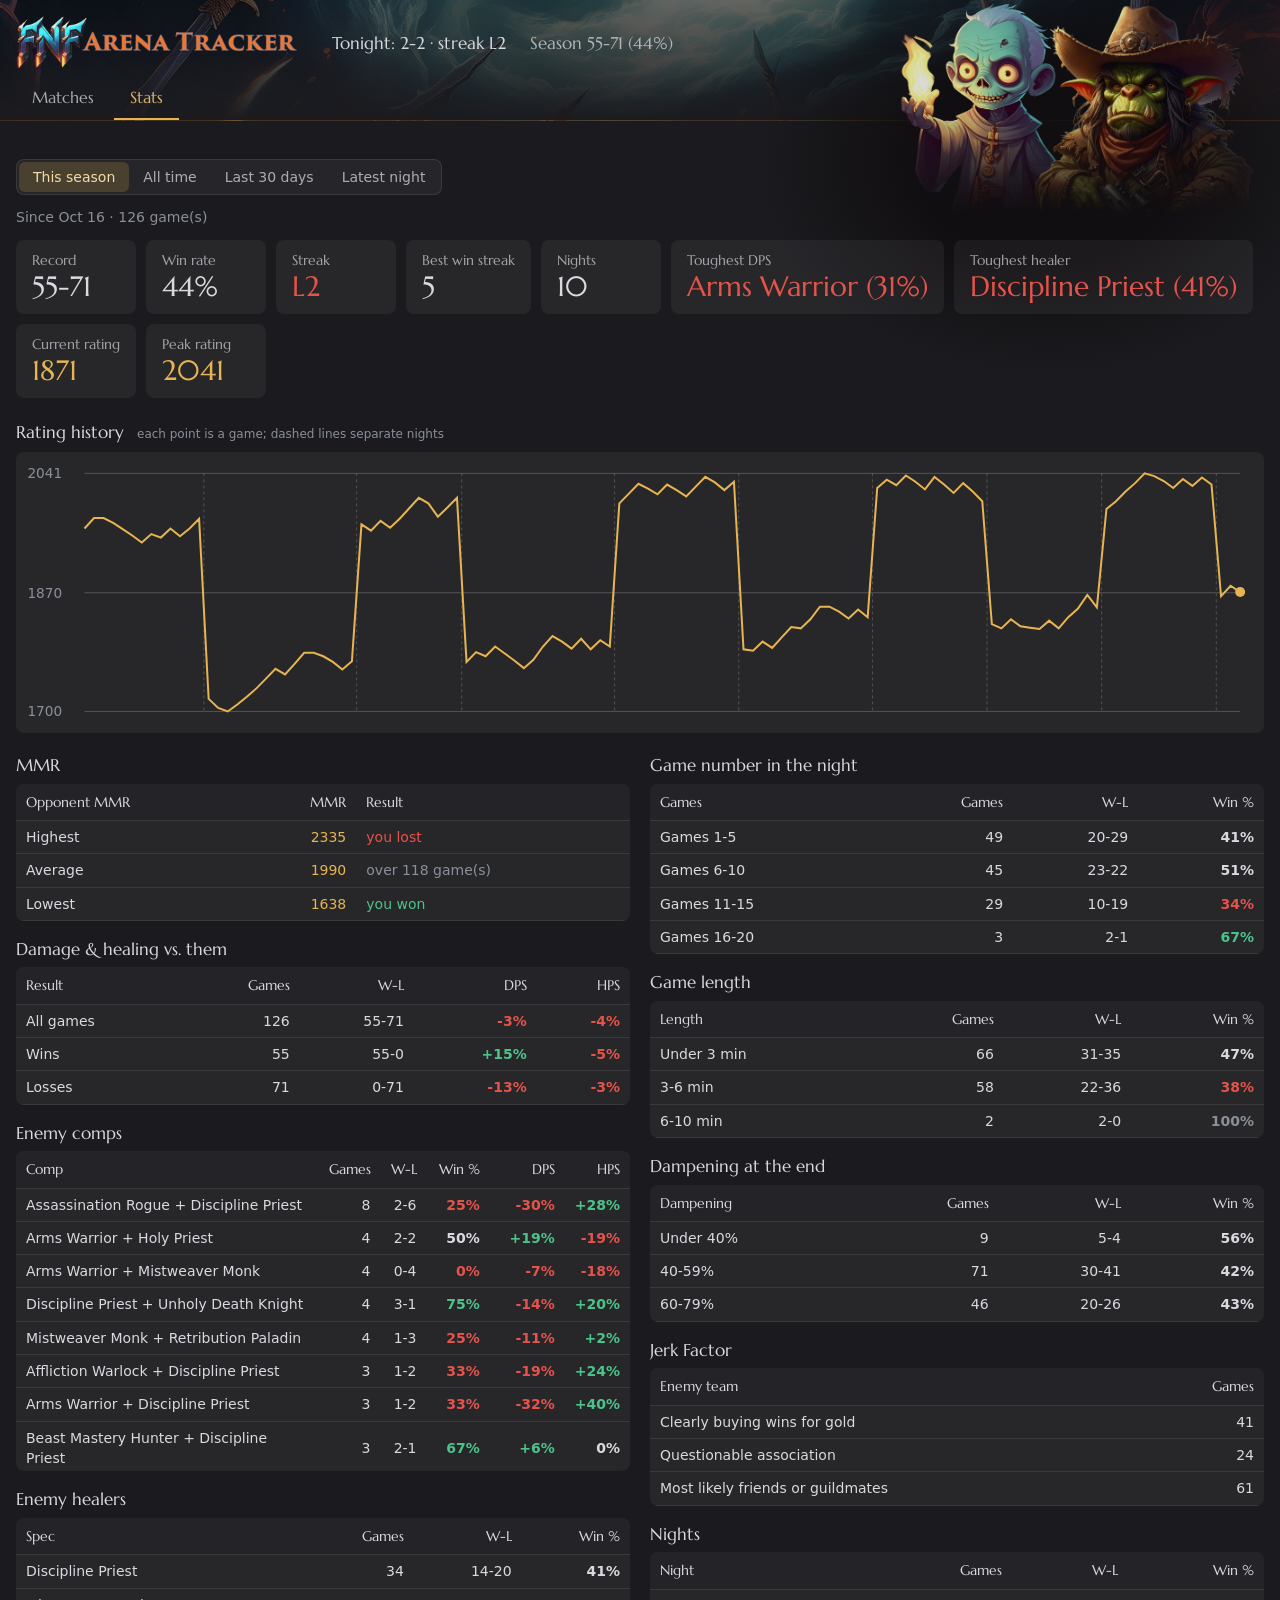
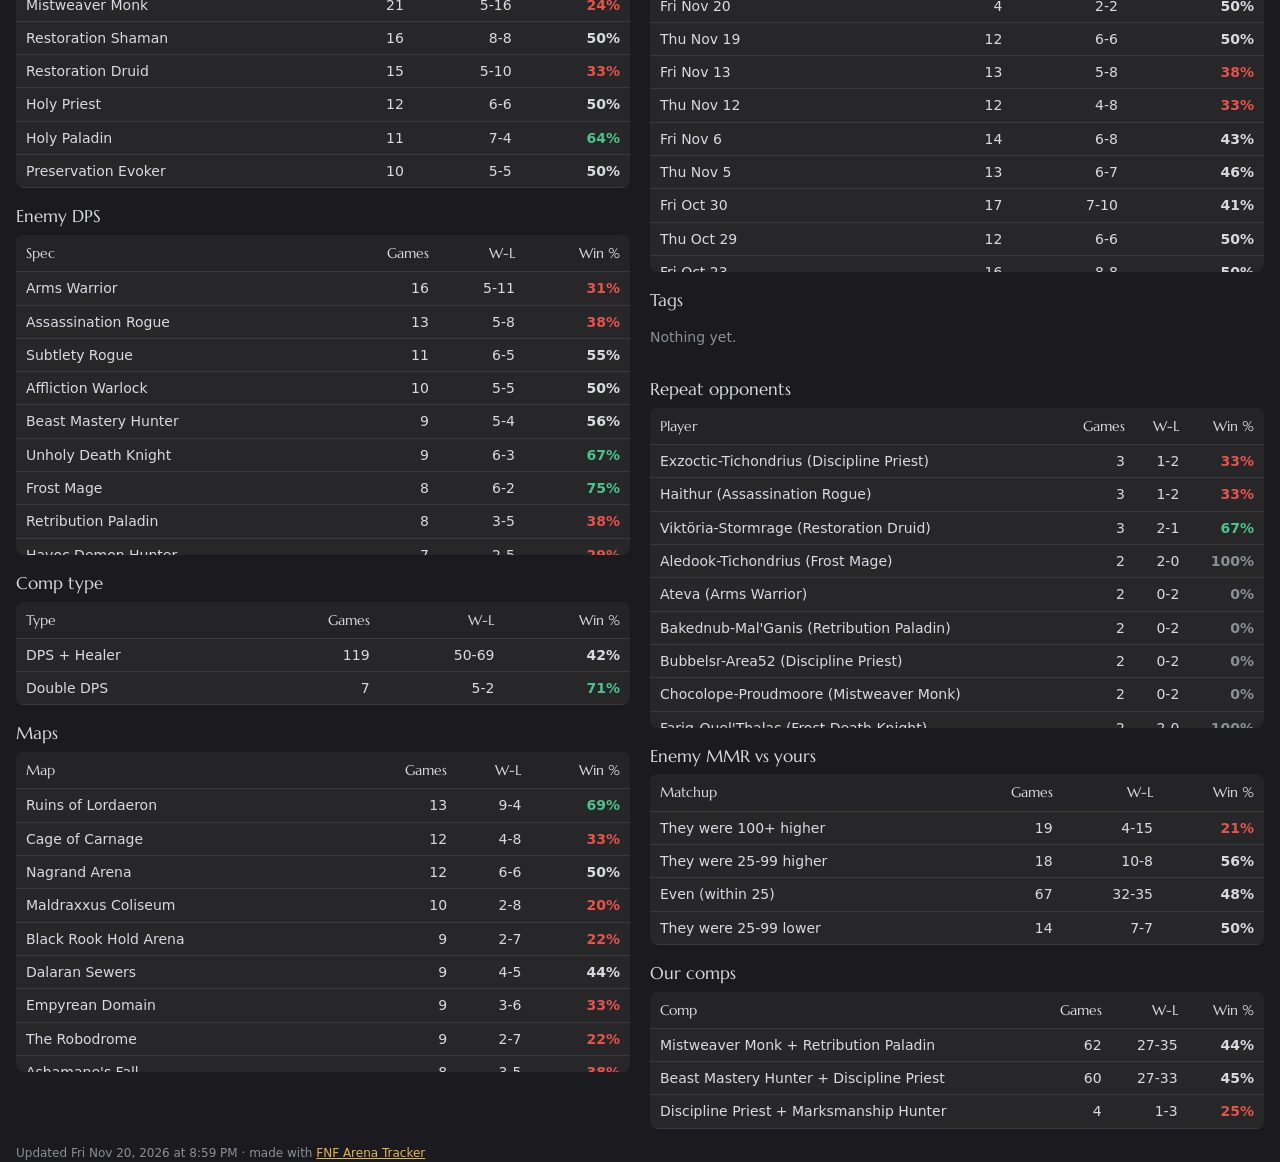
==== commit 147e11fc: "Update site: 126 games (2026-11-20 20:59)" ====
--- a/stats.html
+++ b/stats.html
@@ -5,7 +5,7 @@
 <meta name="viewport" content="width=device-width, initial-scale=1">
 <title>Stats · FNF Arena Tracker</title>
 <meta name="description" content="2v2 arena games and stats from FNF Arena Tracker.">
-<meta name="fnf-version" content="b9c20e7884">
+<meta name="fnf-version" content="be856d9702">
 <link rel="icon" href="favicon.ico">
 <link rel="stylesheet" href="site.css?v=836c73fcfd">
 </head>
@@ -14,8 +14,8 @@
   <div class="wrap banner-row">
     <a class="logo" href="index.html"><img src="assets/logo.png" alt="FNF Arena Tracker"></a>
     <div class="record">
-      <span class="session">Tonight: 6-6 &#183; streak L1</span>
-      <span class="overall">Season 53-69 (43%)</span>
+      <span class="session">Tonight: 2-2 &#183; streak L2</span>
+      <span class="overall">Season 55-71 (44%)</span>
     </div>
   </div>
   <nav class="wrap tabs"><a href="index.html">Matches</a><a href="stats.html" class="active" aria-current="page">Stats</a></nav>
@@ -24,104 +24,104 @@
 <main class="wrap">
 <div class="toolbar"><div class="filter" role="tablist" aria-label="Which games"><button type="button" role="tab" data-range="season" class="on">This season</button><button type="button" role="tab" data-range="all">All time</button><button type="button" role="tab" data-range="last30">Last 30 days</button><button type="button" role="tab" data-range="night">Latest night</button></div></div>
 <section class="range" data-panel="season">
-<p class="range-summary">Since Oct 16 · 122 game(s)</p>
-<div class="cards"><div class="card"><span>Record</span><strong class="">53-69</strong></div><div class="card"><span>Win rate</span><strong class="">43%</strong></div><div class="card"><span>Streak</span><strong class="loss">L1</strong></div><div class="card"><span>Best win streak</span><strong class="">5</strong></div><div class="card"><span>Nights</span><strong class="">9</strong></div><div class="card" title="5-10 against Arms Warrior over 15 game(s)."><span>Toughest DPS</span><strong class="loss">Arms Warrior (33%)</strong></div><div class="card" title="13-19 against Discipline Priest over 32 game(s)."><span>Toughest healer</span><strong class="loss">Discipline Priest (41%)</strong></div><div class="card"><span>Current rating</span><strong class="accent">2025</strong></div><div class="card"><span>Peak rating</span><strong class="accent">2041</strong></div></div>
+<p class="range-summary">Since Oct 16 · 126 game(s)</p>
+<div class="cards"><div class="card"><span>Record</span><strong class="">55-71</strong></div><div class="card"><span>Win rate</span><strong class="">44%</strong></div><div class="card"><span>Streak</span><strong class="loss">L2</strong></div><div class="card"><span>Best win streak</span><strong class="">5</strong></div><div class="card"><span>Nights</span><strong class="">10</strong></div><div class="card" title="5-11 against Arms Warrior over 16 game(s)."><span>Toughest DPS</span><strong class="loss">Arms Warrior (31%)</strong></div><div class="card" title="14-20 against Discipline Priest over 34 game(s)."><span>Toughest healer</span><strong class="loss">Discipline Priest (41%)</strong></div><div class="card"><span>Current rating</span><strong class="accent">1871</strong></div><div class="card"><span>Peak rating</span><strong class="accent">2041</strong></div></div>
 <h2>Rating history <small>each point is a game; dashed lines separate nights</small></h2>
-<div class="chart"><svg viewBox="0 0 1000 220" role="img" aria-label="Rating over time, from 1962 to 2025"><line class="guide" x1="52" x2="984" y1="14" y2="14"/><text x="6" y="18">2041</text><line class="guide" x1="52" x2="984" y1="110.28" y2="110.28"/><text x="6" y="114.28">1870</text><line class="guide" x1="52" x2="984" y1="206" y2="206"/><text x="6" y="210">1700</text><line class="night" x1="150.73" x2="150.73" y1="14" y2="206"/><line class="night" x1="277.1" x2="277.1" y1="14" y2="206"/><line class="night" x1="363.98" x2="363.98" y1="14" y2="206"/><line class="night" x1="490.36" x2="490.36" y1="14" y2="206"/><line class="night" x1="593.03" x2="593.03" y1="14" y2="206"/><line class="night" x1="703.61" x2="703.61" y1="14" y2="206"/><line class="night" x1="798.39" x2="798.39" y1="14" y2="206"/><line class="night" x1="893.17" x2="893.17" y1="14" y2="206"/><polyline class="line" points="52,58.48 59.9,50.04 67.8,50.04 75.69,53.98 83.59,59.04 91.49,64.11 99.39,69.74 107.29,62.99 115.19,65.8 123.08,58.48 130.98,64.67 138.88,58.48 146.78,50.6 154.68,195.87 162.58,203.18 170.47,206 178.37,200.37 186.27,194.18 194.17,187.42 202.07,179.54 209.97,171.65 217.86,176.16 225.76,167.71 233.66,158.7 241.56,158.7 249.46,161.52 257.36,166.02 265.25,172.22 273.15,165.46 281.05,55.1 288.95,60.17 296.85,52.29 304.75,57.92 312.64,50.6 320.54,42.15 328.44,33.71 336.34,38.21 344.24,48.91 352.14,41.59 360.03,33.71 367.93,166.02 375.83,158.14 383.73,161.52 391.63,153.64 399.53,159.27 407.42,164.9 415.32,171.09 423.22,164.33 431.12,153.64 439.02,145.19 446.92,149.7 454.81,155.33 462.71,147.44 470.61,155.89 478.51,148.57 486.41,153.64 494.31,38.21 502.2,30.33 510.1,22.45 518,26.39 525.9,30.89 533.8,23.01 541.69,27.51 549.59,32.58 557.49,24.7 565.39,16.82 573.29,21.32 581.19,27.51 589.08,20.76 596.98,155.89 604.88,157.01 612.78,149.7 620.68,154.76 628.58,146.32 636.47,137.87 644.37,139 652.27,131.68 660.17,121.54 668.07,121.54 675.97,125.48 683.86,131.11 691.76,123.79 699.66,129.99 707.56,25.82 715.46,19.07 723.36,23.57 731.25,15.69 739.15,20.76 747.05,26.95 754.95,16.82 762.85,23.01 770.75,29.77 778.64,21.88 786.54,28.64 794.44,36.52 802.34,135.62 810.24,139 818.14,131.68 826.03,137.31 833.93,138.43 841.83,139.56 849.73,132.8 857.63,139 865.53,129.99 873.42,123.23 881.32,111.97 889.22,122.11 897.12,42.72 905.02,36.52 912.92,28.64 920.81,21.88 928.71,14 936.61,16.25 944.51,20.19 952.41,25.82 960.31,18.5 968.2,24.13 976.1,17.38 984,23.01 "/><circle class="pt" cx="52" cy="58.48" r="6"><title>Thu Oct 22, 8:12 PM: 1962</title></circle><circle class="pt" cx="59.9" cy="50.04" r="6"><title>Thu Oct 22, 8:16 PM: 1977</title></circle><circle class="pt" cx="67.8" cy="50.04" r="6"><title>Thu Oct 22, 8:24 PM: 1977</title></circle><circle class="pt" cx="75.69" cy="53.98" r="6"><title>Thu Oct 22, 8:33 PM: 1970</title></circle><circle class="pt" cx="83.59" cy="59.04" r="6"><title>Thu Oct 22, 8:39 PM: 1961</title></circle><circle class="pt" cx="91.49" cy="64.11" r="6"><title>Thu Oct 22, 8:55 PM: 1952</title></circle><circle class="pt" cx="99.39" cy="69.74" r="6"><title>Thu Oct 22, 9:02 PM: 1942</title></circle><circle class="pt" cx="107.29" cy="62.99" r="6"><title>Thu Oct 22, 9:09 PM: 1954</title></circle><circle class="pt" cx="115.19" cy="65.8" r="6"><title>Thu Oct 22, 9:19 PM: 1949</title></circle><circle class="pt" cx="123.08" cy="58.48" r="6"><title>Thu Oct 22, 9:26 PM: 1962</title></circle><circle class="pt" cx="130.98" cy="64.67" r="6"><title>Thu Oct 22, 9:35 PM: 1951</title></circle><circle class="pt" cx="138.88" cy="58.48" r="6"><title>Thu Oct 22, 9:47 PM: 1962</title></circle><circle class="pt" cx="146.78" cy="50.6" r="6"><title>Thu Oct 22, 9:56 PM: 1976</title></circle><circle class="pt" cx="154.68" cy="195.87" r="6"><title>Fri Oct 23, 8:14 PM: 1718</title></circle><circle class="pt" cx="162.58" cy="203.18" r="6"><title>Fri Oct 23, 8:22 PM: 1705</title></circle><circle class="pt" cx="170.47" cy="206" r="6"><title>Fri Oct 23, 8:29 PM: 1700</title></circle><circle class="pt" cx="178.37" cy="200.37" r="6"><title>Fri Oct 23, 8:36 PM: 1710</title></circle><circle class="pt" cx="186.27" cy="194.18" r="6"><title>Fri Oct 23, 8:41 PM: 1721</title></circle><circle class="pt" cx="194.17" cy="187.42" r="6"><title>Fri Oct 23, 8:45 PM: 1733</title></circle><circle class="pt" cx="202.07" cy="179.54" r="6"><title>Fri Oct 23, 8:56 PM: 1747</title></circle><circle class="pt" cx="209.97" cy="171.65" r="6"><title>Fri Oct 23, 9:02 PM: 1761</title></circle><circle class="pt" cx="217.86" cy="176.16" r="6"><title>Fri Oct 23, 9:09 PM: 1753</title></circle><circle class="pt" cx="225.76" cy="167.71" r="6"><title>Fri Oct 23, 9:15 PM: 1768</title></circle><circle class="pt" cx="233.66" cy="158.7" r="6"><title>Fri Oct 23, 9:20 PM: 1784</title></circle><circle class="pt" cx="241.56" cy="158.7" r="6"><title>Fri Oct 23, 9:32 PM: 1784</title></circle><circle class="pt" cx="249.46" cy="161.52" r="6"><title>Fri Oct 23, 9:40 PM: 1779</title></circle><circle class="pt" cx="257.36" cy="166.02" r="6"><title>Fri Oct 23, 9:47 PM: 1771</title></circle><circle class="pt" cx="265.25" cy="172.22" r="6"><title>Fri Oct 23, 9:51 PM: 1760</title></circle><circle class="pt" cx="273.15" cy="165.46" r="6"><title>Fri Oct 23, 9:57 PM: 1772</title></circle><circle class="pt" cx="281.05" cy="55.1" r="6"><title>Thu Oct 29, 8:23 PM: 1968</title></circle><circle class="pt" cx="288.95" cy="60.17" r="6"><title>Thu Oct 29, 8:31 PM: 1959</title></circle><circle class="pt" cx="296.85" cy="52.29" r="6"><title>Thu Oct 29, 8:36 PM: 1973</title></circle><circle class="pt" cx="304.75" cy="57.92" r="6"><title>Thu Oct 29, 8:42 PM: 1963</title></circle><circle class="pt" cx="312.64" cy="50.6" r="6"><title>Thu Oct 29, 8:47 PM: 1976</title></circle><circle class="pt" cx="320.54" cy="42.15" r="6"><title>Thu Oct 29, 8:55 PM: 1991</title></circle><circle class="pt" cx="328.44" cy="33.71" r="6"><title>Thu Oct 29, 9:03 PM: 2006</title></circle><circle class="pt" cx="336.34" cy="38.21" r="6"><title>Thu Oct 29, 9:14 PM: 1998</title></circle><circle class="pt" cx="344.24" cy="48.91" r="6"><title>Thu Oct 29, 9:31 PM: 1979</title></circle><circle class="pt" cx="352.14" cy="41.59" r="6"><title>Thu Oct 29, 9:38 PM: 1992</title></circle><circle class="pt" cx="360.03" cy="33.71" r="6"><title>Thu Oct 29, 9:49 PM: 2006</title></circle><circle class="pt" cx="367.93" cy="166.02" r="6"><title>Fri Oct 30, 8:12 PM: 1771</title></circle><circle class="pt" cx="375.83" cy="158.14" r="6"><title>Fri Oct 30, 8:16 PM: 1785</title></circle><circle class="pt" cx="383.73" cy="161.52" r="6"><title>Fri Oct 30, 8:21 PM: 1779</title></circle><circle class="pt" cx="391.63" cy="153.64" r="6"><title>Fri Oct 30, 8:24 PM: 1793</title></circle><circle class="pt" cx="399.53" cy="159.27" r="6"><title>Fri Oct 30, 8:31 PM: 1783</title></circle><circle class="pt" cx="407.42" cy="164.9" r="6"><title>Fri Oct 30, 8:36 PM: 1773</title></circle><circle class="pt" cx="415.32" cy="171.09" r="6"><title>Fri Oct 30, 8:43 PM: 1762</title></circle><circle class="pt" cx="423.22" cy="164.33" r="6"><title>Fri Oct 30, 8:52 PM: 1774</title></circle><circle class="pt" cx="431.12" cy="153.64" r="6"><title>Fri Oct 30, 9:03 PM: 1793</title></circle><circle class="pt" cx="439.02" cy="145.19" r="6"><title>Fri Oct 30, 9:10 PM: 1808</title></circle><circle class="pt" cx="446.92" cy="149.7" r="6"><title>Fri Oct 30, 9:19 PM: 1800</title></circle><circle class="pt" cx="454.81" cy="155.33" r="6"><title>Fri Oct 30, 9:26 PM: 1790</title></circle><circle class="pt" cx="462.71" cy="147.44" r="6"><title>Fri Oct 30, 9:31 PM: 1804</title></circle><circle class="pt" cx="470.61" cy="155.89" r="6"><title>Fri Oct 30, 9:45 PM: 1789</title></circle><circle class="pt" cx="478.51" cy="148.57" r="6"><title>Fri Oct 30, 9:51 PM: 1802</title></circle><circle class="pt" cx="486.41" cy="153.64" r="6"><title>Fri Oct 30, 9:58 PM: 1793</title></circle><circle class="pt" cx="494.31" cy="38.21" r="6"><title>Thu Nov 5, 8:20 PM: 1998</title></circle><circle class="pt" cx="502.2" cy="30.33" r="6"><title>Thu Nov 5, 8:28 PM: 2012</title></circle><circle class="pt" cx="510.1" cy="22.45" r="6"><title>Thu Nov 5, 8:34 PM: 2026</title></circle><circle class="pt" cx="518" cy="26.39" r="6"><title>Thu Nov 5, 8:42 PM: 2019</title></circle><circle class="pt" cx="525.9" cy="30.89" r="6"><title>Thu Nov 5, 8:50 PM: 2011</title></circle><circle class="pt" cx="533.8" cy="23.01" r="6"><title>Thu Nov 5, 8:56 PM: 2025</title></circle><circle class="pt" cx="541.69" cy="27.51" r="6"><title>Thu Nov 5, 9:05 PM: 2017</title></circle><circle class="pt" cx="549.59" cy="32.58" r="6"><title>Thu Nov 5, 9:09 PM: 2008</title></circle><circle class="pt" cx="557.49" cy="24.7" r="6"><title>Thu Nov 5, 9:18 PM: 2022</title></circle><circle class="pt" cx="565.39" cy="16.82" r="6"><title>Thu Nov 5, 9:27 PM: 2036</title></circle><circle class="pt" cx="573.29" cy="21.32" r="6"><title>Thu Nov 5, 9:36 PM: 2028</title></circle><circle class="pt" cx="581.19" cy="27.51" r="6"><title>Thu Nov 5, 9:45 PM: 2017</title></circle><circle class="pt" cx="589.08" cy="20.76" r="6"><title>Thu Nov 5, 9:56 PM: 2029</title></circle><circle class="pt" cx="596.98" cy="155.89" r="6"><title>Fri Nov 6, 8:19 PM: 1789</title></circle><circle class="pt" cx="604.88" cy="157.01" r="6"><title>Fri Nov 6, 8:25 PM: 1787</title></circle><circle class="pt" cx="612.78" cy="149.7" r="6"><title>Fri Nov 6, 8:34 PM: 1800</title></circle><circle class="pt" cx="620.68" cy="154.76" r="6"><title>Fri Nov 6, 8:40 PM: 1791</title></circle><circle class="pt" cx="628.58" cy="146.32" r="6"><title>Fri Nov 6, 8:49 PM: 1806</title></circle><circle class="pt" cx="636.47" cy="137.87" r="6"><title>Fri Nov 6, 8:57 PM: 1821</title></circle><circle class="pt" cx="644.37" cy="139" r="6"><title>Fri Nov 6, 9:06 PM: 1819</title></circle><circle class="pt" cx="652.27" cy="131.68" r="6"><title>Fri Nov 6, 9:12 PM: 1832</title></circle><circle class="pt" cx="660.17" cy="121.54" r="6"><title>Fri Nov 6, 9:22 PM: 1850</title></circle><circle class="pt" cx="668.07" cy="121.54" r="6"><title>Fri Nov 6, 9:30 PM: 1850</title></circle><circle class="pt" cx="675.97" cy="125.48" r="6"><title>Fri Nov 6, 9:42 PM: 1843</title></circle><circle class="pt" cx="683.86" cy="131.11" r="6"><title>Fri Nov 6, 9:48 PM: 1833</title></circle><circle class="pt" cx="691.76" cy="123.79" r="6"><title>Fri Nov 6, 9:53 PM: 1846</title></circle><circle class="pt" cx="699.66" cy="129.99" r="6"><title>Fri Nov 6, 10:01 PM: 1835</title></circle><circle class="pt" cx="707.56" cy="25.82" r="6"><title>Thu Nov 12, 8:19 PM: 2020</title></circle><circle class="pt" cx="715.46" cy="19.07" r="6"><title>Thu Nov 12, 8:31 PM: 2032</title></circle><circle class="pt" cx="723.36" cy="23.57" r="6"><title>Thu Nov 12, 8:44 PM: 2024</title></circle><circle class="pt" cx="731.25" cy="15.69" r="6"><title>Thu Nov 12, 8:49 PM: 2038</title></circle><circle class="pt" cx="739.15" cy="20.76" r="6"><title>Thu Nov 12, 9:01 PM: 2029</title></circle><circle class="pt" cx="747.05" cy="26.95" r="6"><title>Thu Nov 12, 9:11 PM: 2018</title></circle><circle class="pt" cx="754.95" cy="16.82" r="6"><title>Thu Nov 12, 9:20 PM: 2036</title></circle><circle class="pt" cx="762.85" cy="23.01" r="6"><title>Thu Nov 12, 9:26 PM: 2025</title></circle><circle class="pt" cx="770.75" cy="29.77" r="6"><title>Thu Nov 12, 9:33 PM: 2013</title></circle><circle class="pt" cx="778.64" cy="21.88" r="6"><title>Thu Nov 12, 9:39 PM: 2027</title></circle><circle class="pt" cx="786.54" cy="28.64" r="6"><title>Thu Nov 12, 9:44 PM: 2015</title></circle><circle class="pt" cx="794.44" cy="36.52" r="6"><title>Thu Nov 12, 9:51 PM: 2001</title></circle><circle class="pt" cx="802.34" cy="135.62" r="6"><title>Fri Nov 13, 8:12 PM: 1825</title></circle><circle class="pt" cx="810.24" cy="139" r="6"><title>Fri Nov 13, 8:18 PM: 1819</title></circle><circle class="pt" cx="818.14" cy="131.68" r="6"><title>Fri Nov 13, 8:25 PM: 1832</title></circle><circle class="pt" cx="826.03" cy="137.31" r="6"><title>Fri Nov 13, 8:33 PM: 1822</title></circle><circle class="pt" cx="833.93" cy="138.43" r="6"><title>Fri Nov 13, 8:50 PM: 1820</title></circle><circle class="pt" cx="841.83" cy="139.56" r="6"><title>Fri Nov 13, 8:58 PM: 1818</title></circle><circle class="pt" cx="849.73" cy="132.8" r="6"><title>Fri Nov 13, 9:10 PM: 1830</title></circle><circle class="pt" cx="857.63" cy="139" r="6"><title>Fri Nov 13, 9:18 PM: 1819</title></circle><circle class="pt" cx="865.53" cy="129.99" r="6"><title>Fri Nov 13, 9:27 PM: 1835</title></circle><circle class="pt" cx="873.42" cy="123.23" r="6"><title>Fri Nov 13, 9:35 PM: 1847</title></circle><circle class="pt" cx="881.32" cy="111.97" r="6"><title>Fri Nov 13, 9:42 PM: 1867</title></circle><circle class="pt" cx="889.22" cy="122.11" r="6"><title>Fri Nov 13, 9:59 PM: 1849</title></circle><circle class="pt" cx="897.12" cy="42.72" r="6"><title>Thu Nov 19, 8:22 PM: 1990</title></circle><circle class="pt" cx="905.02" cy="36.52" r="6"><title>Thu Nov 19, 8:32 PM: 2001</title></circle><circle class="pt" cx="912.92" cy="28.64" r="6"><title>Thu Nov 19, 8:39 PM: 2015</title></circle><circle class="pt" cx="920.81" cy="21.88" r="6"><title>Thu Nov 19, 8:50 PM: 2027</title></circle><circle class="pt" cx="928.71" cy="14" r="6"><title>Thu Nov 19, 8:55 PM: 2041</title></circle><circle class="pt" cx="936.61" cy="16.25" r="6"><title>Thu Nov 19, 9:00 PM: 2037</title></circle><circle class="pt" cx="944.51" cy="20.19" r="6"><title>Thu Nov 19, 9:09 PM: 2030</title></circle><circle class="pt" cx="952.41" cy="25.82" r="6"><title>Thu Nov 19, 9:15 PM: 2020</title></circle><circle class="pt" cx="960.31" cy="18.5" r="6"><title>Thu Nov 19, 9:29 PM: 2033</title></circle><circle class="pt" cx="968.2" cy="24.13" r="6"><title>Thu Nov 19, 9:36 PM: 2023</title></circle><circle class="pt" cx="976.1" cy="17.38" r="6"><title>Thu Nov 19, 9:42 PM: 2035</title></circle><circle class="pt" cx="984" cy="23.01" r="6"><title>Thu Nov 19, 9:52 PM: 2025</title></circle><circle class="last" cx="984" cy="23.01" r="4"/></svg></div>
+<div class="chart"><svg viewBox="0 0 1000 220" role="img" aria-label="Rating over time, from 1962 to 1871"><line class="guide" x1="52" x2="984" y1="14" y2="14"/><text x="6" y="18">2041</text><line class="guide" x1="52" x2="984" y1="110.28" y2="110.28"/><text x="6" y="114.28">1870</text><line class="guide" x1="52" x2="984" y1="206" y2="206"/><text x="6" y="210">1700</text><line class="night" x1="148.28" x2="148.28" y1="14" y2="206"/><line class="night" x1="271.52" x2="271.52" y1="14" y2="206"/><line class="night" x1="356.25" x2="356.25" y1="14" y2="206"/><line class="night" x1="479.49" x2="479.49" y1="14" y2="206"/><line class="night" x1="579.62" x2="579.62" y1="14" y2="206"/><line class="night" x1="687.45" x2="687.45" y1="14" y2="206"/><line class="night" x1="779.88" x2="779.88" y1="14" y2="206"/><line class="night" x1="872.31" x2="872.31" y1="14" y2="206"/><line class="night" x1="964.74" x2="964.74" y1="14" y2="206"/><polyline class="line" points="52,58.48 59.7,50.04 67.4,50.04 75.11,53.98 82.81,59.04 90.51,64.11 98.21,69.74 105.92,62.99 113.62,65.8 121.32,58.48 129.02,64.67 136.73,58.48 144.43,50.6 152.13,195.87 159.83,203.18 167.54,206 175.24,200.37 182.94,194.18 190.64,187.42 198.35,179.54 206.05,171.65 213.75,176.16 221.45,167.71 229.16,158.7 236.86,158.7 244.56,161.52 252.26,166.02 259.97,172.22 267.67,165.46 275.37,55.1 283.07,60.17 290.78,52.29 298.48,57.92 306.18,50.6 313.88,42.15 321.59,33.71 329.29,38.21 336.99,48.91 344.69,41.59 352.4,33.71 360.1,166.02 367.8,158.14 375.5,161.52 383.21,153.64 390.91,159.27 398.61,164.9 406.31,171.09 414.02,164.33 421.72,153.64 429.42,145.19 437.12,149.7 444.83,155.33 452.53,147.44 460.23,155.89 467.93,148.57 475.64,153.64 483.34,38.21 491.04,30.33 498.74,22.45 506.45,26.39 514.15,30.89 521.85,23.01 529.55,27.51 537.26,32.58 544.96,24.7 552.66,16.82 560.36,21.32 568.07,27.51 575.77,20.76 583.47,155.89 591.17,157.01 598.88,149.7 606.58,154.76 614.28,146.32 621.98,137.87 629.69,139 637.39,131.68 645.09,121.54 652.79,121.54 660.5,125.48 668.2,131.11 675.9,123.79 683.6,129.99 691.31,25.82 699.01,19.07 706.71,23.57 714.41,15.69 722.12,20.76 729.82,26.95 737.52,16.82 745.22,23.01 752.93,29.77 760.63,21.88 768.33,28.64 776.03,36.52 783.74,135.62 791.44,139 799.14,131.68 806.84,137.31 814.55,138.43 822.25,139.56 829.95,132.8 837.65,139 845.36,129.99 853.06,123.23 860.76,111.97 868.46,122.11 876.17,42.72 883.87,36.52 891.57,28.64 899.27,21.88 906.98,14 914.68,16.25 922.38,20.19 930.08,25.82 937.79,18.5 945.49,24.13 953.19,17.38 960.89,23.01 968.6,113.1 976.3,104.65 984,109.72 "/><circle class="pt" cx="52" cy="58.48" r="6"><title>Thu Oct 22, 8:12 PM: 1962</title></circle><circle class="pt" cx="59.7" cy="50.04" r="6"><title>Thu Oct 22, 8:16 PM: 1977</title></circle><circle class="pt" cx="67.4" cy="50.04" r="6"><title>Thu Oct 22, 8:24 PM: 1977</title></circle><circle class="pt" cx="75.11" cy="53.98" r="6"><title>Thu Oct 22, 8:33 PM: 1970</title></circle><circle class="pt" cx="82.81" cy="59.04" r="6"><title>Thu Oct 22, 8:39 PM: 1961</title></circle><circle class="pt" cx="90.51" cy="64.11" r="6"><title>Thu Oct 22, 8:55 PM: 1952</title></circle><circle class="pt" cx="98.21" cy="69.74" r="6"><title>Thu Oct 22, 9:02 PM: 1942</title></circle><circle class="pt" cx="105.92" cy="62.99" r="6"><title>Thu Oct 22, 9:09 PM: 1954</title></circle><circle class="pt" cx="113.62" cy="65.8" r="6"><title>Thu Oct 22, 9:19 PM: 1949</title></circle><circle class="pt" cx="121.32" cy="58.48" r="6"><title>Thu Oct 22, 9:26 PM: 1962</title></circle><circle class="pt" cx="129.02" cy="64.67" r="6"><title>Thu Oct 22, 9:35 PM: 1951</title></circle><circle class="pt" cx="136.73" cy="58.48" r="6"><title>Thu Oct 22, 9:47 PM: 1962</title></circle><circle class="pt" cx="144.43" cy="50.6" r="6"><title>Thu Oct 22, 9:56 PM: 1976</title></circle><circle class="pt" cx="152.13" cy="195.87" r="6"><title>Fri Oct 23, 8:14 PM: 1718</title></circle><circle class="pt" cx="159.83" cy="203.18" r="6"><title>Fri Oct 23, 8:22 PM: 1705</title></circle><circle class="pt" cx="167.54" cy="206" r="6"><title>Fri Oct 23, 8:29 PM: 1700</title></circle><circle class="pt" cx="175.24" cy="200.37" r="6"><title>Fri Oct 23, 8:36 PM: 1710</title></circle><circle class="pt" cx="182.94" cy="194.18" r="6"><title>Fri Oct 23, 8:41 PM: 1721</title></circle><circle class="pt" cx="190.64" cy="187.42" r="6"><title>Fri Oct 23, 8:45 PM: 1733</title></circle><circle class="pt" cx="198.35" cy="179.54" r="6"><title>Fri Oct 23, 8:56 PM: 1747</title></circle><circle class="pt" cx="206.05" cy="171.65" r="6"><title>Fri Oct 23, 9:02 PM: 1761</title></circle><circle class="pt" cx="213.75" cy="176.16" r="6"><title>Fri Oct 23, 9:09 PM: 1753</title></circle><circle class="pt" cx="221.45" cy="167.71" r="6"><title>Fri Oct 23, 9:15 PM: 1768</title></circle><circle class="pt" cx="229.16" cy="158.7" r="6"><title>Fri Oct 23, 9:20 PM: 1784</title></circle><circle class="pt" cx="236.86" cy="158.7" r="6"><title>Fri Oct 23, 9:32 PM: 1784</title></circle><circle class="pt" cx="244.56" cy="161.52" r="6"><title>Fri Oct 23, 9:40 PM: 1779</title></circle><circle class="pt" cx="252.26" cy="166.02" r="6"><title>Fri Oct 23, 9:47 PM: 1771</title></circle><circle class="pt" cx="259.97" cy="172.22" r="6"><title>Fri Oct 23, 9:51 PM: 1760</title></circle><circle class="pt" cx="267.67" cy="165.46" r="6"><title>Fri Oct 23, 9:57 PM: 1772</title></circle><circle class="pt" cx="275.37" cy="55.1" r="6"><title>Thu Oct 29, 8:23 PM: 1968</title></circle><circle class="pt" cx="283.07" cy="60.17" r="6"><title>Thu Oct 29, 8:31 PM: 1959</title></circle><circle class="pt" cx="290.78" cy="52.29" r="6"><title>Thu Oct 29, 8:36 PM: 1973</title></circle><circle class="pt" cx="298.48" cy="57.92" r="6"><title>Thu Oct 29, 8:42 PM: 1963</title></circle><circle class="pt" cx="306.18" cy="50.6" r="6"><title>Thu Oct 29, 8:47 PM: 1976</title></circle><circle class="pt" cx="313.88" cy="42.15" r="6"><title>Thu Oct 29, 8:55 PM: 1991</title></circle><circle class="pt" cx="321.59" cy="33.71" r="6"><title>Thu Oct 29, 9:03 PM: 2006</title></circle><circle class="pt" cx="329.29" cy="38.21" r="6"><title>Thu Oct 29, 9:14 PM: 1998</title></circle><circle class="pt" cx="336.99" cy="48.91" r="6"><title>Thu Oct 29, 9:31 PM: 1979</title></circle><circle class="pt" cx="344.69" cy="41.59" r="6"><title>Thu Oct 29, 9:38 PM: 1992</title></circle><circle class="pt" cx="352.4" cy="33.71" r="6"><title>Thu Oct 29, 9:49 PM: 2006</title></circle><circle class="pt" cx="360.1" cy="166.02" r="6"><title>Fri Oct 30, 8:12 PM: 1771</title></circle><circle class="pt" cx="367.8" cy="158.14" r="6"><title>Fri Oct 30, 8:16 PM: 1785</title></circle><circle class="pt" cx="375.5" cy="161.52" r="6"><title>Fri Oct 30, 8:21 PM: 1779</title></circle><circle class="pt" cx="383.21" cy="153.64" r="6"><title>Fri Oct 30, 8:24 PM: 1793</title></circle><circle class="pt" cx="390.91" cy="159.27" r="6"><title>Fri Oct 30, 8:31 PM: 1783</title></circle><circle class="pt" cx="398.61" cy="164.9" r="6"><title>Fri Oct 30, 8:36 PM: 1773</title></circle><circle class="pt" cx="406.31" cy="171.09" r="6"><title>Fri Oct 30, 8:43 PM: 1762</title></circle><circle class="pt" cx="414.02" cy="164.33" r="6"><title>Fri Oct 30, 8:52 PM: 1774</title></circle><circle class="pt" cx="421.72" cy="153.64" r="6"><title>Fri Oct 30, 9:03 PM: 1793</title></circle><circle class="pt" cx="429.42" cy="145.19" r="6"><title>Fri Oct 30, 9:10 PM: 1808</title></circle><circle class="pt" cx="437.12" cy="149.7" r="6"><title>Fri Oct 30, 9:19 PM: 1800</title></circle><circle class="pt" cx="444.83" cy="155.33" r="6"><title>Fri Oct 30, 9:26 PM: 1790</title></circle><circle class="pt" cx="452.53" cy="147.44" r="6"><title>Fri Oct 30, 9:31 PM: 1804</title></circle><circle class="pt" cx="460.23" cy="155.89" r="6"><title>Fri Oct 30, 9:45 PM: 1789</title></circle><circle class="pt" cx="467.93" cy="148.57" r="6"><title>Fri Oct 30, 9:51 PM: 1802</title></circle><circle class="pt" cx="475.64" cy="153.64" r="6"><title>Fri Oct 30, 9:58 PM: 1793</title></circle><circle class="pt" cx="483.34" cy="38.21" r="6"><title>Thu Nov 5, 8:20 PM: 1998</title></circle><circle class="pt" cx="491.04" cy="30.33" r="6"><title>Thu Nov 5, 8:28 PM: 2012</title></circle><circle class="pt" cx="498.74" cy="22.45" r="6"><title>Thu Nov 5, 8:34 PM: 2026</title></circle><circle class="pt" cx="506.45" cy="26.39" r="6"><title>Thu Nov 5, 8:42 PM: 2019</title></circle><circle class="pt" cx="514.15" cy="30.89" r="6"><title>Thu Nov 5, 8:50 PM: 2011</title></circle><circle class="pt" cx="521.85" cy="23.01" r="6"><title>Thu Nov 5, 8:56 PM: 2025</title></circle><circle class="pt" cx="529.55" cy="27.51" r="6"><title>Thu Nov 5, 9:05 PM: 2017</title></circle><circle class="pt" cx="537.26" cy="32.58" r="6"><title>Thu Nov 5, 9:09 PM: 2008</title></circle><circle class="pt" cx="544.96" cy="24.7" r="6"><title>Thu Nov 5, 9:18 PM: 2022</title></circle><circle class="pt" cx="552.66" cy="16.82" r="6"><title>Thu Nov 5, 9:27 PM: 2036</title></circle><circle class="pt" cx="560.36" cy="21.32" r="6"><title>Thu Nov 5, 9:36 PM: 2028</title></circle><circle class="pt" cx="568.07" cy="27.51" r="6"><title>Thu Nov 5, 9:45 PM: 2017</title></circle><circle class="pt" cx="575.77" cy="20.76" r="6"><title>Thu Nov 5, 9:56 PM: 2029</title></circle><circle class="pt" cx="583.47" cy="155.89" r="6"><title>Fri Nov 6, 8:19 PM: 1789</title></circle><circle class="pt" cx="591.17" cy="157.01" r="6"><title>Fri Nov 6, 8:25 PM: 1787</title></circle><circle class="pt" cx="598.88" cy="149.7" r="6"><title>Fri Nov 6, 8:34 PM: 1800</title></circle><circle class="pt" cx="606.58" cy="154.76" r="6"><title>Fri Nov 6, 8:40 PM: 1791</title></circle><circle class="pt" cx="614.28" cy="146.32" r="6"><title>Fri Nov 6, 8:49 PM: 1806</title></circle><circle class="pt" cx="621.98" cy="137.87" r="6"><title>Fri Nov 6, 8:57 PM: 1821</title></circle><circle class="pt" cx="629.69" cy="139" r="6"><title>Fri Nov 6, 9:06 PM: 1819</title></circle><circle class="pt" cx="637.39" cy="131.68" r="6"><title>Fri Nov 6, 9:12 PM: 1832</title></circle><circle class="pt" cx="645.09" cy="121.54" r="6"><title>Fri Nov 6, 9:22 PM: 1850</title></circle><circle class="pt" cx="652.79" cy="121.54" r="6"><title>Fri Nov 6, 9:30 PM: 1850</title></circle><circle class="pt" cx="660.5" cy="125.48" r="6"><title>Fri Nov 6, 9:42 PM: 1843</title></circle><circle class="pt" cx="668.2" cy="131.11" r="6"><title>Fri Nov 6, 9:48 PM: 1833</title></circle><circle class="pt" cx="675.9" cy="123.79" r="6"><title>Fri Nov 6, 9:53 PM: 1846</title></circle><circle class="pt" cx="683.6" cy="129.99" r="6"><title>Fri Nov 6, 10:01 PM: 1835</title></circle><circle class="pt" cx="691.31" cy="25.82" r="6"><title>Thu Nov 12, 8:19 PM: 2020</title></circle><circle class="pt" cx="699.01" cy="19.07" r="6"><title>Thu Nov 12, 8:31 PM: 2032</title></circle><circle class="pt" cx="706.71" cy="23.57" r="6"><title>Thu Nov 12, 8:44 PM: 2024</title></circle><circle class="pt" cx="714.41" cy="15.69" r="6"><title>Thu Nov 12, 8:49 PM: 2038</title></circle><circle class="pt" cx="722.12" cy="20.76" r="6"><title>Thu Nov 12, 9:01 PM: 2029</title></circle><circle class="pt" cx="729.82" cy="26.95" r="6"><title>Thu Nov 12, 9:11 PM: 2018</title></circle><circle class="pt" cx="737.52" cy="16.82" r="6"><title>Thu Nov 12, 9:20 PM: 2036</title></circle><circle class="pt" cx="745.22" cy="23.01" r="6"><title>Thu Nov 12, 9:26 PM: 2025</title></circle><circle class="pt" cx="752.93" cy="29.77" r="6"><title>Thu Nov 12, 9:33 PM: 2013</title></circle><circle class="pt" cx="760.63" cy="21.88" r="6"><title>Thu Nov 12, 9:39 PM: 2027</title></circle><circle class="pt" cx="768.33" cy="28.64" r="6"><title>Thu Nov 12, 9:44 PM: 2015</title></circle><circle class="pt" cx="776.03" cy="36.52" r="6"><title>Thu Nov 12, 9:51 PM: 2001</title></circle><circle class="pt" cx="783.74" cy="135.62" r="6"><title>Fri Nov 13, 8:12 PM: 1825</title></circle><circle class="pt" cx="791.44" cy="139" r="6"><title>Fri Nov 13, 8:18 PM: 1819</title></circle><circle class="pt" cx="799.14" cy="131.68" r="6"><title>Fri Nov 13, 8:25 PM: 1832</title></circle><circle class="pt" cx="806.84" cy="137.31" r="6"><title>Fri Nov 13, 8:33 PM: 1822</title></circle><circle class="pt" cx="814.55" cy="138.43" r="6"><title>Fri Nov 13, 8:50 PM: 1820</title></circle><circle class="pt" cx="822.25" cy="139.56" r="6"><title>Fri Nov 13, 8:58 PM: 1818</title></circle><circle class="pt" cx="829.95" cy="132.8" r="6"><title>Fri Nov 13, 9:10 PM: 1830</title></circle><circle class="pt" cx="837.65" cy="139" r="6"><title>Fri Nov 13, 9:18 PM: 1819</title></circle><circle class="pt" cx="845.36" cy="129.99" r="6"><title>Fri Nov 13, 9:27 PM: 1835</title></circle><circle class="pt" cx="853.06" cy="123.23" r="6"><title>Fri Nov 13, 9:35 PM: 1847</title></circle><circle class="pt" cx="860.76" cy="111.97" r="6"><title>Fri Nov 13, 9:42 PM: 1867</title></circle><circle class="pt" cx="868.46" cy="122.11" r="6"><title>Fri Nov 13, 9:59 PM: 1849</title></circle><circle class="pt" cx="876.17" cy="42.72" r="6"><title>Thu Nov 19, 8:22 PM: 1990</title></circle><circle class="pt" cx="883.87" cy="36.52" r="6"><title>Thu Nov 19, 8:32 PM: 2001</title></circle><circle class="pt" cx="891.57" cy="28.64" r="6"><title>Thu Nov 19, 8:39 PM: 2015</title></circle><circle class="pt" cx="899.27" cy="21.88" r="6"><title>Thu Nov 19, 8:50 PM: 2027</title></circle><circle class="pt" cx="906.98" cy="14" r="6"><title>Thu Nov 19, 8:55 PM: 2041</title></circle><circle class="pt" cx="914.68" cy="16.25" r="6"><title>Thu Nov 19, 9:00 PM: 2037</title></circle><circle class="pt" cx="922.38" cy="20.19" r="6"><title>Thu Nov 19, 9:09 PM: 2030</title></circle><circle class="pt" cx="930.08" cy="25.82" r="6"><title>Thu Nov 19, 9:15 PM: 2020</title></circle><circle class="pt" cx="937.79" cy="18.5" r="6"><title>Thu Nov 19, 9:29 PM: 2033</title></circle><circle class="pt" cx="945.49" cy="24.13" r="6"><title>Thu Nov 19, 9:36 PM: 2023</title></circle><circle class="pt" cx="953.19" cy="17.38" r="6"><title>Thu Nov 19, 9:42 PM: 2035</title></circle><circle class="pt" cx="960.89" cy="23.01" r="6"><title>Thu Nov 19, 9:52 PM: 2025</title></circle><circle class="pt" cx="968.6" cy="113.1" r="6"><title>Fri Nov 20, 8:38 PM: 1865</title></circle><circle class="pt" cx="976.3" cy="104.65" r="6"><title>Fri Nov 20, 8:45 PM: 1880</title></circle><circle class="pt" cx="984" cy="109.72" r="6"><title>Fri Nov 20, 8:51 PM: 1871</title></circle><circle class="last" cx="984" cy="109.72" r="4"/></svg></div>
 <div class="tables">
-<section class="stat"><h3>MMR</h3><div class="stat-scroll" title="Opponent team MMR from 114 game(s) recorded by the FNF addon."><table class="sortable"><thead><tr><th>Opponent MMR</th><th class="r">MMR</th><th>Result</th></tr></thead><tbody><tr><td>Highest</td><td class="r accent">2335</td><td class="loss">you lost</td></tr><tr><td>Average</td><td class="r accent">1990</td><td class="dim">over 114 game(s)</td></tr><tr><td>Lowest</td><td class="r accent">1638</td><td class="win">you won</td></tr></tbody></table></div></section>
-<section class="stat"><h3>Damage &amp; healing vs. them</h3><div class="stat-scroll" title="Your team&#39;s total damage and healing vs. the enemy team&#39;s over these games. -20% DPS = 20% less damage than them. Healing only counts games where both teams brought the same number of healers."><table class="sortable"><thead><tr><th>Result</th><th data-type="num" class="r">Games</th><th data-type="num" class="r">W-L</th><th data-type="num" class="r">DPS</th><th data-type="num" class="r">HPS</th></tr></thead><tbody><tr><td>All games</td><td class="r">122</td><td class="r" data-sort="122">53-69</td><td class="r pct loss" data-sort="-2.34">-2%</td><td class="r pct loss" data-sort="-3.99" title="From 116 of 122 games; the rest had a different number of healers on each side.">-4%</td></tr><tr><td>Wins</td><td class="r">53</td><td class="r" data-sort="53">53-0</td><td class="r pct win" data-sort="14.69">+15%</td><td class="r pct loss" data-sort="-4.78" title="From 49 of 53 games; the rest had a different number of healers on each side.">-5%</td></tr><tr><td>Losses</td><td class="r">69</td><td class="r" data-sort="69">0-69</td><td class="r pct loss" data-sort="-12.82">-13%</td><td class="r pct loss" data-sort="-3.44" title="From 67 of 69 games; the rest had a different number of healers on each side.">-3%</td></tr></tbody></table></div></section>
-<section class="stat"><h3>Enemy comps</h3><div class="stat-scroll" title="DPS / HPS: your team&#39;s total damage and healing vs. the enemy team&#39;s, from games recorded by the addon. -20% DPS = 20% less damage than them. Healing only counts games where both teams brought the same number of healers."><table class="sortable"><thead><tr><th>Comp</th><th data-type="num" class="r">Games</th><th data-type="num" class="r">W-L</th><th data-type="num" class="r">Win %</th><th data-type="num" class="r">DPS</th><th data-type="num" class="r">HPS</th></tr></thead><tbody><tr><td>Assassination Rogue + Discipline Priest</td><td class="r">8</td><td class="r" data-sort="8">2-6</td><td class="r pct loss" data-sort="0.25">25%</td><td class="r pct loss" data-sort="-29.65">-30%</td><td class="r pct win" data-sort="28.27">+28%</td></tr><tr><td>Arms Warrior + Holy Priest</td><td class="r">4</td><td class="r" data-sort="4">2-2</td><td class="r pct " data-sort="0.5">50%</td><td class="r pct win" data-sort="19.44">+19%</td><td class="r pct loss" data-sort="-19.06">-19%</td></tr><tr><td>Arms Warrior + Mistweaver Monk</td><td class="r">4</td><td class="r" data-sort="4">0-4</td><td class="r pct loss" data-sort="0">0%</td><td class="r pct loss" data-sort="-7.45">-7%</td><td class="r pct loss" data-sort="-17.52">-18%</td></tr><tr><td>Discipline Priest + Unholy Death Knight</td><td class="r">4</td><td class="r" data-sort="4">3-1</td><td class="r pct win" data-sort="0.75">75%</td><td class="r pct loss" data-sort="-14.07">-14%</td><td class="r pct win" data-sort="20.24">+20%</td></tr><tr><td>Mistweaver Monk + Retribution Paladin</td><td class="r">4</td><td class="r" data-sort="4">1-3</td><td class="r pct loss" data-sort="0.25">25%</td><td class="r pct loss" data-sort="-10.91">-11%</td><td class="r pct win" data-sort="2.21">+2%</td></tr><tr><td>Affliction Warlock + Discipline Priest</td><td class="r">3</td><td class="r" data-sort="3">1-2</td><td class="r pct loss" data-sort="0.33">33%</td><td class="r pct loss" data-sort="-19.42">-19%</td><td class="r pct win" data-sort="24.22">+24%</td></tr><tr><td>Arms Warrior + Discipline Priest</td><td class="r">3</td><td class="r" data-sort="3">1-2</td><td class="r pct loss" data-sort="0.33">33%</td><td class="r pct loss" data-sort="-31.98">-32%</td><td class="r pct win" data-sort="40.39">+40%</td></tr><tr><td>Beast Mastery Hunter + Discipline Priest</td><td class="r">3</td><td class="r" data-sort="3">2-1</td><td class="r pct win" data-sort="0.67">67%</td><td class="r pct win" data-sort="5.81">+6%</td><td class="r pct " data-sort="-0.49">0%</td></tr><tr><td>Beast Mastery Hunter + Restoration Druid</td><td class="r">3</td><td class="r" data-sort="3">1-2</td><td class="r pct loss" data-sort="0.33">33%</td><td class="r pct win" data-sort="19.89">+20%</td><td class="r pct loss" data-sort="-21.7">-22%</td></tr><tr><td>Discipline Priest + Windwalker Monk</td><td class="r">3</td><td class="r" data-sort="3">0-3</td><td class="r pct loss" data-sort="0">0%</td><td class="r pct loss" data-sort="-18.95">-19%</td><td class="r pct win" data-sort="8.18">+8%</td></tr><tr><td>Frost Death Knight + Restoration Shaman</td><td class="r">3</td><td class="r" data-sort="3">2-1</td><td class="r pct win" data-sort="0.67">67%</td><td class="r pct win" data-sort="37.05">+37%</td><td class="r pct loss" data-sort="-31.43">-31%</td></tr><tr><td>Havoc Demon Hunter + Restoration Druid</td><td class="r">3</td><td class="r" data-sort="3">0-3</td><td class="r pct loss" data-sort="0">0%</td><td class="r pct win" data-sort="11.1">+11%</td><td class="r pct loss" data-sort="-20.58">-21%</td></tr><tr><td>Affliction Warlock + Restoration Druid</td><td class="r">2</td><td class="r" data-sort="2">1-1</td><td class="r pct dim" data-sort="0.5">50%</td><td class="r pct win" data-sort="12.36">+12%</td><td class="r pct loss" data-sort="-11.9">-12%</td></tr><tr><td>Affliction Warlock + Restoration Shaman</td><td class="r">2</td><td class="r" data-sort="2">1-1</td><td class="r pct dim" data-sort="0.5">50%</td><td class="r pct loss" data-sort="-12.69">-13%</td><td class="r pct win" data-sort="23.16">+23%</td></tr><tr><td>Assassination Rogue + Mistweaver Monk</td><td class="r">2</td><td class="r" data-sort="2">2-0</td><td class="r pct dim" data-sort="1">100%</td><td class="r pct win" data-sort="57.65">+58%</td><td class="r pct loss" data-sort="-16.04">-16%</td></tr><tr><td>Assassination Rogue + Restoration Shaman</td><td class="r">2</td><td class="r" data-sort="2">1-1</td><td class="r pct dim" data-sort="0.5">50%</td><td class="r pct win" data-sort="24.72">+25%</td><td class="r pct loss" data-sort="-14.61">-15%</td></tr><tr><td>Discipline Priest + Fire Mage</td><td class="r">2</td><td class="r" data-sort="2">1-1</td><td class="r pct dim" data-sort="0.5">50%</td><td class="r pct win" data-sort="5.93">+6%</td><td class="r pct loss" data-sort="-12.65">-13%</td></tr><tr><td>Discipline Priest + Marksmanship Hunter</td><td class="r">2</td><td class="r" data-sort="2">1-1</td><td class="r pct dim" data-sort="0.5">50%</td><td class="r pct loss" data-sort="-30.28">-30%</td><td class="r pct win" data-sort="38.15">+38%</td></tr><tr><td>Discipline Priest + Subtlety Rogue</td><td class="r">2</td><td class="r" data-sort="2">1-1</td><td class="r pct dim" data-sort="0.5">50%</td><td class="r pct win" data-sort="0.53">+1%</td><td class="r pct loss" data-sort="-11.22">-11%</td></tr><tr><td>Frost Mage + Holy Paladin</td><td class="r">2</td><td class="r" data-sort="2">2-0</td><td class="r pct dim" data-sort="1">100%</td><td class="r pct win" data-sort="5.05">+5%</td><td class="r pct loss" data-sort="-12.45">-12%</td></tr><tr><td>Frost Mage + Mistweaver Monk</td><td class="r">2</td><td class="r" data-sort="2">1-1</td><td class="r pct dim" data-sort="0.5">50%</td><td class="r pct win" data-sort="2.79">+3%</td><td class="r pct loss" data-sort="-3.81">-4%</td></tr><tr><td>Fury Warrior + Mistweaver Monk</td><td class="r">2</td><td class="r" data-sort="2">0-2</td><td class="r pct dim" data-sort="0">0%</td><td class="r pct loss" data-sort="-33.51">-34%</td><td class="r pct win" data-sort="30.33">+30%</td></tr><tr><td>Holy Paladin + Unholy Death Knight</td><td class="r">2</td><td class="r" data-sort="2">1-1</td><td class="r pct dim" data-sort="0.5">50%</td><td class="r pct win" data-sort="17.56">+18%</td><td class="r pct loss" data-sort="-28.68">-29%</td></tr><tr><td>Mistweaver Monk + Subtlety Rogue</td><td class="r">2</td><td class="r" data-sort="2">0-2</td><td class="r pct dim" data-sort="0">0%</td><td class="r pct win" data-sort="8.74">+9%</td><td class="r pct loss" data-sort="-22.83">-23%</td></tr><tr><td>Restoration Shaman + Retribution Paladin</td><td class="r">2</td><td class="r" data-sort="2">1-1</td><td class="r pct dim" data-sort="0.5">50%</td><td class="r pct loss" data-sort="-6.15">-6%</td><td class="r pct win" data-sort="7.51">+8%</td></tr><tr><td>Restoration Shaman + Subtlety Rogue</td><td class="r">2</td><td class="r" data-sort="2">0-2</td><td class="r pct dim" data-sort="0">0%</td><td class="r pct win" data-sort="15.39">+15%</td><td class="r pct loss" data-sort="-25.61">-26%</td></tr><tr><td>Affliction Warlock + Enhancement Shaman</td><td class="r">1</td><td class="r" data-sort="1">0-1</td><td class="r pct dim" data-sort="0">0%</td><td class="r pct loss" data-sort="-59.9">-60%</td><td class="r pct dim" data-sort="" title="No like-for-like games: every game had a different number of healers on each side.">—</td></tr><tr><td>Affliction Warlock + Holy Priest</td><td class="r">1</td><td class="r" data-sort="1">1-0</td><td class="r pct dim" data-sort="1">100%</td><td class="r pct loss" data-sort="-19.54">-20%</td><td class="r pct win" data-sort="37.97">+38%</td></tr><tr><td>Affliction Warlock + Preservation Evoker</td><td class="r">1</td><td class="r" data-sort="1">1-0</td><td class="r pct dim" data-sort="1">100%</td><td class="r pct win" data-sort="40.86">+41%</td><td class="r pct win" data-sort="44.46">+44%</td></tr><tr><td>Arcane Mage + Balance Druid</td><td class="r">1</td><td class="r" data-sort="1">0-1</td><td class="r pct dim" data-sort="0">0%</td><td class="r pct loss" data-sort="-44.09">-44%</td><td class="r pct dim" data-sort="" title="No like-for-like games: every game had a different number of healers on each side.">—</td></tr><tr><td>Arcane Mage + Holy Paladin</td><td class="r">1</td><td class="r" data-sort="1">1-0</td><td class="r pct dim" data-sort="1">100%</td><td class="r pct win" data-sort="31.95">+32%</td><td class="r pct loss" data-sort="-23.35">-23%</td></tr><tr><td>Arms Warrior + Holy Paladin</td><td class="r">1</td><td class="r" data-sort="1">1-0</td><td class="r pct dim" data-sort="1">100%</td><td class="r pct win" data-sort="88.17">+88%</td><td class="r pct loss" data-sort="-32.87">-33%</td></tr><tr><td>Arms Warrior + Preservation Evoker</td><td class="r">1</td><td class="r" data-sort="1">0-1</td><td class="r pct dim" data-sort="0">0%</td><td class="r pct loss" data-sort="-8.1">-8%</td><td class="r pct loss" data-sort="-5.73">-6%</td></tr><tr><td>Arms Warrior + Restoration Druid</td><td class="r">1</td><td class="r" data-sort="1">0-1</td><td class="r pct dim" data-sort="0">0%</td><td class="r pct win" data-sort="4.07">+4%</td><td class="r pct loss" data-sort="-19.84">-20%</td></tr><tr><td>Arms Warrior + Restoration Shaman</td><td class="r">1</td><td class="r" data-sort="1">1-0</td><td class="r pct dim" data-sort="1">100%</td><td class="r pct win" data-sort="21.79">+22%</td><td class="r pct loss" data-sort="-10.62">-11%</td></tr><tr><td>Assassination Rogue + Restoration Druid</td><td class="r">1</td><td class="r" data-sort="1">0-1</td><td class="r pct dim" data-sort="0">0%</td><td class="r pct loss" data-sort="-42.23">-42%</td><td class="r pct win" data-sort="58.21">+58%</td></tr><tr><td>Augmentation Evoker + Holy Priest</td><td class="r">1</td><td class="r" data-sort="1">0-1</td><td class="r pct dim" data-sort="0">0%</td><td class="r pct win" data-sort="32.34">+32%</td><td class="r pct loss" data-sort="-35.5">-35%</td></tr><tr><td>Balance Druid + Restoration Shaman</td><td class="r">1</td><td class="r" data-sort="1">1-0</td><td class="r pct dim" data-sort="1">100%</td><td class="r pct win" data-sort="75.76">+76%</td><td class="r pct loss" data-sort="-30.4">-30%</td></tr><tr><td>Beast Mastery Hunter + Holy Priest</td><td class="r">1</td><td class="r" data-sort="1">1-0</td><td class="r pct dim" data-sort="1">100%</td><td class="r pct win" data-sort="38.27">+38%</td><td class="r pct loss" data-sort="-23.78">-24%</td></tr><tr><td>Beast Mastery Hunter + Preservation Evoker</td><td class="r">1</td><td class="r" data-sort="1">1-0</td><td class="r pct dim" data-sort="1">100%</td><td class="r pct win" data-sort="130.87">+131%</td><td class="r pct loss" data-sort="-33.47">-33%</td></tr><tr><td>Beast Mastery Hunter + Restoration Shaman</td><td class="r">1</td><td class="r" data-sort="1">0-1</td><td class="r pct dim" data-sort="0">0%</td><td class="r pct win" data-sort="2.97">+3%</td><td class="r pct loss" data-sort="-14.11">-14%</td></tr><tr><td>Destruction Warlock + Holy Paladin</td><td class="r">1</td><td class="r" data-sort="1">0-1</td><td class="r pct dim" data-sort="0">0%</td><td class="r pct loss" data-sort="-13.45">-13%</td><td class="r pct win" data-sort="2.65">+3%</td></tr><tr><td>Destruction Warlock + Mistweaver Monk</td><td class="r">1</td><td class="r" data-sort="1">0-1</td><td class="r pct dim" data-sort="0">0%</td><td class="r pct loss" data-sort="-55.43">-55%</td><td class="r pct win" data-sort="51.75">+52%</td></tr><tr><td>Devourer Demon Hunter + Discipline Priest</td><td class="r">1</td><td class="r" data-sort="1">0-1</td><td class="r pct dim" data-sort="0">0%</td><td class="r pct loss" data-sort="-35.25">-35%</td><td class="r pct loss" data-sort="-1.5">-1%</td></tr><tr><td>Devourer Demon Hunter + Holy Priest</td><td class="r">1</td><td class="r" data-sort="1">0-1</td><td class="r pct dim" data-sort="0">0%</td><td class="r pct loss" data-sort="-3.43">-3%</td><td class="r pct loss" data-sort="-6.24">-6%</td></tr><tr><td>Devourer Demon Hunter + Mistweaver Monk</td><td class="r">1</td><td class="r" data-sort="1">1-0</td><td class="r pct dim" data-sort="1">100%</td><td class="r pct loss" data-sort="-6.6">-7%</td><td class="r pct win" data-sort="34.93">+35%</td></tr><tr><td>Discipline Priest + Retribution Paladin</td><td class="r">1</td><td class="r" data-sort="1">1-0</td><td class="r pct dim" data-sort="1">100%</td><td class="r pct loss" data-sort="-33.39">-33%</td><td class="r pct win" data-sort="54.49">+54%</td></tr><tr><td>Elemental Shaman + Mistweaver Monk</td><td class="r">1</td><td class="r" data-sort="1">0-1</td><td class="r pct dim" data-sort="0">0%</td><td class="r pct loss" data-sort="-4.87">-5%</td><td class="r pct loss" data-sort="-22.01">-22%</td></tr><tr><td>Elemental Shaman + Preservation Evoker</td><td class="r">1</td><td class="r" data-sort="1">0-1</td><td class="r pct dim" data-sort="0">0%</td><td class="r pct loss" data-sort="-28.18">-28%</td><td class="r pct win" data-sort="20.47">+20%</td></tr><tr><td>Fire Mage + Restoration Druid</td><td class="r">1</td><td class="r" data-sort="1">1-0</td><td class="r pct dim" data-sort="1">100%</td><td class="r pct win" data-sort="96.47">+96%</td><td class="r pct loss" data-sort="-28.67">-29%</td></tr><tr><td>Fire Mage + Restoration Shaman</td><td class="r">1</td><td class="r" data-sort="1">1-0</td><td class="r pct dim" data-sort="1">100%</td><td class="r pct win" data-sort="109.12">+109%</td><td class="r pct loss" data-sort="-46.7">-47%</td></tr><tr><td>Fire Mage + Subtlety Rogue</td><td class="r">1</td><td class="r" data-sort="1">1-0</td><td class="r pct dim" data-sort="1">100%</td><td class="r pct loss" data-sort="-46.04">-46%</td><td class="r pct dim" data-sort="" title="No like-for-like games: every game had a different number of healers on each side.">—</td></tr><tr><td>Frost Death Knight + Restoration Druid</td><td class="r">1</td><td class="r" data-sort="1">0-1</td><td class="r pct dim" data-sort="0">0%</td><td class="r pct win" data-sort="5.75">+6%</td><td class="r pct loss" data-sort="-18.67">-19%</td></tr><tr><td>Frost Mage + Holy Priest</td><td class="r">1</td><td class="r" data-sort="1">1-0</td><td class="r pct dim" data-sort="1">100%</td><td class="r pct win" data-sort="37.32">+37%</td><td class="r pct loss" data-sort="-23.53">-24%</td></tr><tr><td>Frost Mage + Restoration Druid</td><td class="r">1</td><td class="r" data-sort="1">0-1</td><td class="r pct dim" data-sort="0">0%</td><td class="r pct loss" data-sort="-5.5">-6%</td><td class="r pct loss" data-sort="-1.18">-1%</td></tr><tr><td>Frost Mage + Shadow Priest</td><td class="r">1</td><td class="r" data-sort="1">1-0</td><td class="r pct dim" data-sort="1">100%</td><td class="r pct loss" data-sort="-24.41">-24%</td><td class="r pct dim" data-sort="" title="No like-for-like games: every game had a different number of healers on each side.">—</td></tr><tr><td>Fury Warrior + Restoration Shaman</td><td class="r">1</td><td class="r" data-sort="1">0-1</td><td class="r pct dim" data-sort="0">0%</td><td class="r pct loss" data-sort="-40.86">-41%</td><td class="r pct win" data-sort="29.96">+30%</td></tr><tr><td>Havoc Demon Hunter + Holy Paladin</td><td class="r">1</td><td class="r" data-sort="1">1-0</td><td class="r pct dim" data-sort="1">100%</td><td class="r pct win" data-sort="35.53">+36%</td><td class="r pct loss" data-sort="-21.06">-21%</td></tr><tr><td>Havoc Demon Hunter + Mistweaver Monk</td><td class="r">1</td><td class="r" data-sort="1">0-1</td><td class="r pct dim" data-sort="0">0%</td><td class="r pct win" data-sort="12.28">+12%</td><td class="r pct loss" data-sort="-26.2">-26%</td></tr><tr><td>Havoc Demon Hunter + Preservation Evoker</td><td class="r">1</td><td class="r" data-sort="1">0-1</td><td class="r pct dim" data-sort="0">0%</td><td class="r pct loss" data-sort="-10.84">-11%</td><td class="r pct win" data-sort="3.35">+3%</td></tr><tr><td>Holy Paladin + Shadow Priest</td><td class="r">1</td><td class="r" data-sort="1">1-0</td><td class="r pct dim" data-sort="1">100%</td><td class="r pct loss" data-sort="-1.95">-2%</td><td class="r pct win" data-sort="0.67">+1%</td></tr><tr><td>Holy Paladin + Windwalker Monk</td><td class="r">1</td><td class="r" data-sort="1">0-1</td><td class="r pct dim" data-sort="0">0%</td><td class="r pct loss" data-sort="-26.86">-27%</td><td class="r pct win" data-sort="17.89">+18%</td></tr><tr><td>Holy Priest + Marksmanship Hunter</td><td class="r">1</td><td class="r" data-sort="1">0-1</td><td class="r pct dim" data-sort="0">0%</td><td class="r pct loss" data-sort="-2.65">-3%</td><td class="r pct loss" data-sort="-14.5">-15%</td></tr><tr><td>Holy Priest + Survival Hunter</td><td class="r">1</td><td class="r" data-sort="1">0-1</td><td class="r pct dim" data-sort="0">0%</td><td class="r pct win" data-sort="29.12">+29%</td><td class="r pct loss" data-sort="-39.25">-39%</td></tr><tr><td>Holy Priest + Unholy Death Knight</td><td class="r">1</td><td class="r" data-sort="1">1-0</td><td class="r pct dim" data-sort="1">100%</td><td class="r pct loss" data-sort="-3.83">-4%</td><td class="r pct win" data-sort="18.85">+19%</td></tr><tr><td>Marksmanship Hunter + Preservation Evoker</td><td class="r">1</td><td class="r" data-sort="1">1-0</td><td class="r pct dim" data-sort="1">100%</td><td class="r pct win" data-sort="18.07">+18%</td><td class="r pct win" data-sort="18.05">+18%</td></tr><tr><td>Marksmanship Hunter + Restoration Druid</td><td class="r">1</td><td class="r" data-sort="1">1-0</td><td class="r pct dim" data-sort="1">100%</td><td class="r pct win" data-sort="15.73">+16%</td><td class="r pct win" data-sort="17.1">+17%</td></tr><tr><td>Mistweaver Monk + Survival Hunter</td><td class="r">1</td><td class="r" data-sort="1">0-1</td><td class="r pct dim" data-sort="0">0%</td><td class="r pct loss" data-sort="-19.47">-19%</td><td class="r pct loss" data-sort="-6.73">-7%</td></tr><tr><td>Preservation Evoker + Retribution Paladin</td><td class="r">1</td><td class="r" data-sort="1">0-1</td><td class="r pct dim" data-sort="0">0%</td><td class="r pct win" data-sort="31.43">+31%</td><td class="r pct loss" data-sort="-30.93">-31%</td></tr><tr><td>Preservation Evoker + Shadow Priest</td><td class="r">1</td><td class="r" data-sort="1">1-0</td><td class="r pct dim" data-sort="1">100%</td><td class="r pct loss" data-sort="-2.85">-3%</td><td class="r pct loss" data-sort="-11.53">-12%</td></tr><tr><td>Preservation Evoker + Subtlety Rogue</td><td class="r">1</td><td class="r" data-sort="1">1-0</td><td class="r pct dim" data-sort="1">100%</td><td class="r pct win" data-sort="54.56">+55%</td><td class="r pct loss" data-sort="-34.73">-35%</td></tr><tr><td>Preservation Evoker + Unholy Death Knight</td><td class="r">1</td><td class="r" data-sort="1">0-1</td><td class="r pct dim" data-sort="0">0%</td><td class="r pct loss" data-sort="-7.63">-8%</td><td class="r pct loss" data-sort="-5.78">-6%</td></tr><tr><td>Restoration Druid + Unholy Death Knight</td><td class="r">1</td><td class="r" data-sort="1">1-0</td><td class="r pct dim" data-sort="1">100%</td><td class="r pct win" data-sort="15.49">+15%</td><td class="r pct win" data-sort="20.1">+20%</td></tr><tr><td>Shadow Priest + Subtlety Rogue</td><td class="r">1</td><td class="r" data-sort="1">1-0</td><td class="r pct dim" data-sort="1">100%</td><td class="r pct loss" data-sort="-33.04">-33%</td><td class="r pct dim" data-sort="" title="No like-for-like games: every game had a different number of healers on each side.">—</td></tr><tr><td>Subtlety Rogue + Subtlety Rogue</td><td class="r">1</td><td class="r" data-sort="1">1-0</td><td class="r pct dim" data-sort="1">100%</td><td class="r pct win" data-sort="33.01">+33%</td><td class="r pct dim" data-sort="" title="No like-for-like games: every game had a different number of healers on each side.">—</td></tr></tbody></table></div></section>
-<section class="stat"><h3>Enemy healers</h3><div class="stat-scroll"><table class="sortable"><thead><tr><th>Spec</th><th data-type="num" class="r">Games</th><th data-type="num" class="r">W-L</th><th data-type="num" class="r">Win %</th></tr></thead><tbody><tr><td>Discipline Priest</td><td class="r">32</td><td class="r" data-sort="32">13-19</td><td class="r pct " data-sort="0.41">41%</td></tr><tr><td>Mistweaver Monk</td><td class="r">21</td><td class="r" data-sort="21">5-16</td><td class="r pct loss" data-sort="0.24">24%</td></tr><tr><td>Restoration Shaman</td><td class="r">16</td><td class="r" data-sort="16">8-8</td><td class="r pct " data-sort="0.5">50%</td></tr><tr><td>Restoration Druid</td><td class="r">15</td><td class="r" data-sort="15">5-10</td><td class="r pct loss" data-sort="0.33">33%</td></tr><tr><td>Holy Priest</td><td class="r">12</td><td class="r" data-sort="12">6-6</td><td class="r pct " data-sort="0.5">50%</td></tr><tr><td>Holy Paladin</td><td class="r">10</td><td class="r" data-sort="10">7-3</td><td class="r pct win" data-sort="0.7">70%</td></tr><tr><td>Preservation Evoker</td><td class="r">10</td><td class="r" data-sort="10">5-5</td><td class="r pct " data-sort="0.5">50%</td></tr></tbody></table></div></section>
-<section class="stat"><h3>Enemy DPS</h3><div class="stat-scroll"><table class="sortable"><thead><tr><th>Spec</th><th data-type="num" class="r">Games</th><th data-type="num" class="r">W-L</th><th data-type="num" class="r">Win %</th></tr></thead><tbody><tr><td>Arms Warrior</td><td class="r">15</td><td class="r" data-sort="15">5-10</td><td class="r pct loss" data-sort="0.33">33%</td></tr><tr><td>Assassination Rogue</td><td class="r">13</td><td class="r" data-sort="13">5-8</td><td class="r pct loss" data-sort="0.38">38%</td></tr><tr><td>Affliction Warlock</td><td class="r">10</td><td class="r" data-sort="10">5-5</td><td class="r pct " data-sort="0.5">50%</td></tr><tr><td>Subtlety Rogue</td><td class="r">10</td><td class="r" data-sort="10">5-5</td><td class="r pct " data-sort="0.5">50%</td></tr><tr><td>Beast Mastery Hunter</td><td class="r">9</td><td class="r" data-sort="9">5-4</td><td class="r pct " data-sort="0.56">56%</td></tr><tr><td>Unholy Death Knight</td><td class="r">9</td><td class="r" data-sort="9">6-3</td><td class="r pct win" data-sort="0.67">67%</td></tr><tr><td>Retribution Paladin</td><td class="r">8</td><td class="r" data-sort="8">3-5</td><td class="r pct loss" data-sort="0.38">38%</td></tr><tr><td>Frost Mage</td><td class="r">7</td><td class="r" data-sort="7">5-2</td><td class="r pct win" data-sort="0.71">71%</td></tr><tr><td>Havoc Demon Hunter</td><td class="r">6</td><td class="r" data-sort="6">1-5</td><td class="r pct loss" data-sort="0.17">17%</td></tr><tr><td>Fire Mage</td><td class="r">5</td><td class="r" data-sort="5">4-1</td><td class="r pct win" data-sort="0.8">80%</td></tr><tr><td>Marksmanship Hunter</td><td class="r">5</td><td class="r" data-sort="5">3-2</td><td class="r pct win" data-sort="0.6">60%</td></tr><tr><td>Frost Death Knight</td><td class="r">4</td><td class="r" data-sort="4">2-2</td><td class="r pct " data-sort="0.5">50%</td></tr><tr><td>Shadow Priest</td><td class="r">4</td><td class="r" data-sort="4">4-0</td><td class="r pct win" data-sort="1">100%</td></tr><tr><td>Windwalker Monk</td><td class="r">4</td><td class="r" data-sort="4">0-4</td><td class="r pct loss" data-sort="0">0%</td></tr><tr><td>Devourer Demon Hunter</td><td class="r">3</td><td class="r" data-sort="3">1-2</td><td class="r pct loss" data-sort="0.33">33%</td></tr><tr><td>Fury Warrior</td><td class="r">3</td><td class="r" data-sort="3">0-3</td><td class="r pct loss" data-sort="0">0%</td></tr><tr><td>Arcane Mage</td><td class="r">2</td><td class="r" data-sort="2">1-1</td><td class="r pct dim" data-sort="0.5">50%</td></tr><tr><td>Balance Druid</td><td class="r">2</td><td class="r" data-sort="2">1-1</td><td class="r pct dim" data-sort="0.5">50%</td></tr><tr><td>Destruction Warlock</td><td class="r">2</td><td class="r" data-sort="2">0-2</td><td class="r pct dim" data-sort="0">0%</td></tr><tr><td>Elemental Shaman</td><td class="r">2</td><td class="r" data-sort="2">0-2</td><td class="r pct dim" data-sort="0">0%</td></tr><tr><td>Survival Hunter</td><td class="r">2</td><td class="r" data-sort="2">0-2</td><td class="r pct dim" data-sort="0">0%</td></tr><tr><td>Augmentation Evoker</td><td class="r">1</td><td class="r" data-sort="1">0-1</td><td class="r pct dim" data-sort="0">0%</td></tr><tr><td>Enhancement Shaman</td><td class="r">1</td><td class="r" data-sort="1">0-1</td><td class="r pct dim" data-sort="0">0%</td></tr></tbody></table></div></section>
-<section class="stat"><h3>Comp type</h3><div class="stat-scroll"><table class="sortable"><thead><tr><th>Type</th><th data-type="num" class="r">Games</th><th data-type="num" class="r">W-L</th><th data-type="num" class="r">Win %</th></tr></thead><tbody><tr><td>DPS + Healer</td><td class="r">116</td><td class="r" data-sort="116">49-67</td><td class="r pct " data-sort="0.42">42%</td></tr><tr><td>Double DPS</td><td class="r">6</td><td class="r" data-sort="6">4-2</td><td class="r pct win" data-sort="0.67">67%</td></tr></tbody></table></div></section>
-<section class="stat"><h3>Maps</h3><div class="stat-scroll"><table class="sortable"><thead><tr><th>Map</th><th data-type="num" class="r">Games</th><th data-type="num" class="r">W-L</th><th data-type="num" class="r">Win %</th></tr></thead><tbody><tr><td>Cage of Carnage</td><td class="r">12</td><td class="r" data-sort="12">4-8</td><td class="r pct loss" data-sort="0.33">33%</td></tr><tr><td>Ruins of Lordaeron</td><td class="r">12</td><td class="r" data-sort="12">9-3</td><td class="r pct win" data-sort="0.75">75%</td></tr><tr><td>Nagrand Arena</td><td class="r">11</td><td class="r" data-sort="11">6-5</td><td class="r pct " data-sort="0.55">55%</td></tr><tr><td>Maldraxxus Coliseum</td><td class="r">10</td><td class="r" data-sort="10">2-8</td><td class="r pct loss" data-sort="0.2">20%</td></tr><tr><td>Empyrean Domain</td><td class="r">9</td><td class="r" data-sort="9">3-6</td><td class="r pct loss" data-sort="0.33">33%</td></tr><tr><td>The Robodrome</td><td class="r">9</td><td class="r" data-sort="9">2-7</td><td class="r pct loss" data-sort="0.22">22%</td></tr><tr><td>Ashamane&#39;s Fall</td><td class="r">8</td><td class="r" data-sort="8">3-5</td><td class="r pct loss" data-sort="0.38">38%</td></tr><tr><td>Black Rook Hold Arena</td><td class="r">8</td><td class="r" data-sort="8">1-7</td><td class="r pct loss" data-sort="0.13">12%</td></tr><tr><td>Dalaran Sewers</td><td class="r">8</td><td class="r" data-sort="8">3-5</td><td class="r pct loss" data-sort="0.38">38%</td></tr><tr><td>Enigma Crucible</td><td class="r">8</td><td class="r" data-sort="8">4-4</td><td class="r pct " data-sort="0.5">50%</td></tr><tr><td>Nokhudon Proving Grounds</td><td class="r">7</td><td class="r" data-sort="7">3-4</td><td class="r pct " data-sort="0.43">43%</td></tr><tr><td>Hook Point</td><td class="r">6</td><td class="r" data-sort="6">5-1</td><td class="r pct win" data-sort="0.83">83%</td></tr><tr><td>The Tiger&#39;s Peak</td><td class="r">5</td><td class="r" data-sort="5">2-3</td><td class="r pct loss" data-sort="0.4">40%</td></tr><tr><td>Tol&#39;Viron Arena</td><td class="r">5</td><td class="r" data-sort="5">4-1</td><td class="r pct win" data-sort="0.8">80%</td></tr><tr><td>Mugambala</td><td class="r">4</td><td class="r" data-sort="4">2-2</td><td class="r pct " data-sort="0.5">50%</td></tr></tbody></table></div></section>
-<section class="stat"><h3>Game number in the night</h3><div class="stat-scroll"><table class="sortable"><thead><tr><th>Games</th><th data-type="num" class="r">Games</th><th data-type="num" class="r">W-L</th><th data-type="num" class="r">Win %</th></tr></thead><tbody><tr><td>Games 1-5</td><td class="r">45</td><td class="r" data-sort="45">18-27</td><td class="r pct loss" data-sort="0.4">40%</td></tr><tr><td>Games 6-10</td><td class="r">45</td><td class="r" data-sort="45">23-22</td><td class="r pct " data-sort="0.51">51%</td></tr><tr><td>Games 11-15</td><td class="r">29</td><td class="r" data-sort="29">10-19</td><td class="r pct loss" data-sort="0.34">34%</td></tr><tr><td>Games 16-20</td><td class="r">3</td><td class="r" data-sort="3">2-1</td><td class="r pct win" data-sort="0.67">67%</td></tr></tbody></table></div></section>
-<section class="stat"><h3>Game length</h3><div class="stat-scroll"><table class="sortable"><thead><tr><th>Length</th><th data-type="num" class="r">Games</th><th data-type="num" class="r">W-L</th><th data-type="num" class="r">Win %</th></tr></thead><tbody><tr><td>Under 3 min</td><td class="r">63</td><td class="r" data-sort="63">29-34</td><td class="r pct " data-sort="0.46">46%</td></tr><tr><td>3-6 min</td><td class="r">57</td><td class="r" data-sort="57">22-35</td><td class="r pct loss" data-sort="0.39">39%</td></tr><tr><td>6-10 min</td><td class="r">2</td><td class="r" data-sort="2">2-0</td><td class="r pct dim" data-sort="1">100%</td></tr></tbody></table></div></section>
-<section class="stat"><h3>Dampening at the end</h3><div class="stat-scroll" title="~ = estimated from game length and healers: starts at 20% per healer in the match, +1% every 10 seconds. Otherwise read by the FNF addon when the match ended (it usually only gets a reading on losses)."><table class="sortable"><thead><tr><th>Dampening</th><th data-type="num" class="r">Games</th><th data-type="num" class="r">W-L</th><th data-type="num" class="r">Win %</th></tr></thead><tbody><tr><td>Under 40%</td><td class="r">8</td><td class="r" data-sort="8">4-4</td><td class="r pct " data-sort="0.5">50%</td></tr><tr><td>40-59%</td><td class="r">69</td><td class="r" data-sort="69">29-40</td><td class="r pct " data-sort="0.42">42%</td></tr><tr><td>60-79%</td><td class="r">45</td><td class="r" data-sort="45">20-25</td><td class="r pct " data-sort="0.44">44%</td></tr></tbody></table></div></section>
-<section class="stat"><h3>Jerk Factor</h3><div class="stat-scroll" title="Rating gap between the two enemies (their personal ratings, not MMR). 500+ apart: &quot;Clearly buying wins for gold&quot;. 201-499: &quot;Questionable association&quot;. 0-200: &quot;Most likely friends or guildmates&quot;."><table class="sortable"><thead><tr><th>Enemy team</th><th data-type="num" class="r">Games</th></tr></thead><tbody><tr><td>Clearly buying wins for gold</td><td class="r">39</td></tr><tr><td>Questionable association</td><td class="r">23</td></tr><tr><td>Most likely friends or guildmates</td><td class="r">60</td></tr></tbody></table></div></section>
-<section class="stat"><h3>Nights</h3><div class="stat-scroll"><table class="sortable"><thead><tr><th>Night</th><th data-type="num" class="r">Games</th><th data-type="num" class="r">W-L</th><th data-type="num" class="r">Win %</th></tr></thead><tbody><tr><td>Thu Nov 19</td><td class="r">12</td><td class="r" data-sort="12">6-6</td><td class="r pct " data-sort="0.5">50%</td></tr><tr><td>Fri Nov 13</td><td class="r">13</td><td class="r" data-sort="13">5-8</td><td class="r pct loss" data-sort="0.38">38%</td></tr><tr><td>Thu Nov 12</td><td class="r">12</td><td class="r" data-sort="12">4-8</td><td class="r pct loss" data-sort="0.33">33%</td></tr><tr><td>Fri Nov 6</td><td class="r">14</td><td class="r" data-sort="14">6-8</td><td class="r pct " data-sort="0.43">43%</td></tr><tr><td>Thu Nov 5</td><td class="r">13</td><td class="r" data-sort="13">6-7</td><td class="r pct " data-sort="0.46">46%</td></tr><tr><td>Fri Oct 30</td><td class="r">17</td><td class="r" data-sort="17">7-10</td><td class="r pct " data-sort="0.41">41%</td></tr><tr><td>Thu Oct 29</td><td class="r">12</td><td class="r" data-sort="12">6-6</td><td class="r pct " data-sort="0.5">50%</td></tr><tr><td>Fri Oct 23</td><td class="r">16</td><td class="r" data-sort="16">8-8</td><td class="r pct " data-sort="0.5">50%</td></tr><tr><td>Thu Oct 22</td><td class="r">13</td><td class="r" data-sort="13">5-8</td><td class="r pct loss" data-sort="0.38">38%</td></tr></tbody></table></div></section>
+<section class="stat"><h3>MMR</h3><div class="stat-scroll" title="Opponent team MMR from 118 game(s) recorded by the FNF addon."><table class="sortable"><thead><tr><th>Opponent MMR</th><th class="r">MMR</th><th>Result</th></tr></thead><tbody><tr><td>Highest</td><td class="r accent">2335</td><td class="loss">you lost</td></tr><tr><td>Average</td><td class="r accent">1990</td><td class="dim">over 118 game(s)</td></tr><tr><td>Lowest</td><td class="r accent">1638</td><td class="win">you won</td></tr></tbody></table></div></section>
+<section class="stat"><h3>Damage &amp; healing vs. them</h3><div class="stat-scroll" title="Your team&#39;s total damage and healing vs. the enemy team&#39;s over these games. -20% DPS = 20% less damage than them. Healing only counts games where both teams brought the same number of healers."><table class="sortable"><thead><tr><th>Result</th><th data-type="num" class="r">Games</th><th data-type="num" class="r">W-L</th><th data-type="num" class="r">DPS</th><th data-type="num" class="r">HPS</th></tr></thead><tbody><tr><td>All games</td><td class="r">126</td><td class="r" data-sort="126">55-71</td><td class="r pct loss" data-sort="-2.65">-3%</td><td class="r pct loss" data-sort="-3.73" title="From 119 of 126 games; the rest had a different number of healers on each side.">-4%</td></tr><tr><td>Wins</td><td class="r">55</td><td class="r" data-sort="55">55-0</td><td class="r pct win" data-sort="15.05">+15%</td><td class="r pct loss" data-sort="-4.79" title="From 50 of 55 games; the rest had a different number of healers on each side.">-5%</td></tr><tr><td>Losses</td><td class="r">71</td><td class="r" data-sort="71">0-71</td><td class="r pct loss" data-sort="-13.41">-13%</td><td class="r pct loss" data-sort="-2.99" title="From 69 of 71 games; the rest had a different number of healers on each side.">-3%</td></tr></tbody></table></div></section>
+<section class="stat"><h3>Enemy comps</h3><div class="stat-scroll" title="DPS / HPS: your team&#39;s total damage and healing vs. the enemy team&#39;s, from games recorded by the addon. -20% DPS = 20% less damage than them. Healing only counts games where both teams brought the same number of healers."><table class="sortable"><thead><tr><th>Comp</th><th data-type="num" class="r">Games</th><th data-type="num" class="r">W-L</th><th data-type="num" class="r">Win %</th><th data-type="num" class="r">DPS</th><th data-type="num" class="r">HPS</th></tr></thead><tbody><tr><td>Assassination Rogue + Discipline Priest</td><td class="r">8</td><td class="r" data-sort="8">2-6</td><td class="r pct loss" data-sort="0.25">25%</td><td class="r pct loss" data-sort="-29.65">-30%</td><td class="r pct win" data-sort="28.27">+28%</td></tr><tr><td>Arms Warrior + Holy Priest</td><td class="r">4</td><td class="r" data-sort="4">2-2</td><td class="r pct " data-sort="0.5">50%</td><td class="r pct win" data-sort="19.44">+19%</td><td class="r pct loss" data-sort="-19.06">-19%</td></tr><tr><td>Arms Warrior + Mistweaver Monk</td><td class="r">4</td><td class="r" data-sort="4">0-4</td><td class="r pct loss" data-sort="0">0%</td><td class="r pct loss" data-sort="-7.45">-7%</td><td class="r pct loss" data-sort="-17.52">-18%</td></tr><tr><td>Discipline Priest + Unholy Death Knight</td><td class="r">4</td><td class="r" data-sort="4">3-1</td><td class="r pct win" data-sort="0.75">75%</td><td class="r pct loss" data-sort="-14.07">-14%</td><td class="r pct win" data-sort="20.24">+20%</td></tr><tr><td>Mistweaver Monk + Retribution Paladin</td><td class="r">4</td><td class="r" data-sort="4">1-3</td><td class="r pct loss" data-sort="0.25">25%</td><td class="r pct loss" data-sort="-10.91">-11%</td><td class="r pct win" data-sort="2.21">+2%</td></tr><tr><td>Affliction Warlock + Discipline Priest</td><td class="r">3</td><td class="r" data-sort="3">1-2</td><td class="r pct loss" data-sort="0.33">33%</td><td class="r pct loss" data-sort="-19.42">-19%</td><td class="r pct win" data-sort="24.22">+24%</td></tr><tr><td>Arms Warrior + Discipline Priest</td><td class="r">3</td><td class="r" data-sort="3">1-2</td><td class="r pct loss" data-sort="0.33">33%</td><td class="r pct loss" data-sort="-31.98">-32%</td><td class="r pct win" data-sort="40.39">+40%</td></tr><tr><td>Beast Mastery Hunter + Discipline Priest</td><td class="r">3</td><td class="r" data-sort="3">2-1</td><td class="r pct win" data-sort="0.67">67%</td><td class="r pct win" data-sort="5.81">+6%</td><td class="r pct " data-sort="-0.49">0%</td></tr><tr><td>Beast Mastery Hunter + Restoration Druid</td><td class="r">3</td><td class="r" data-sort="3">1-2</td><td class="r pct loss" data-sort="0.33">33%</td><td class="r pct win" data-sort="19.89">+20%</td><td class="r pct loss" data-sort="-21.7">-22%</td></tr><tr><td>Discipline Priest + Windwalker Monk</td><td class="r">3</td><td class="r" data-sort="3">0-3</td><td class="r pct loss" data-sort="0">0%</td><td class="r pct loss" data-sort="-18.95">-19%</td><td class="r pct win" data-sort="8.18">+8%</td></tr><tr><td>Frost Death Knight + Restoration Shaman</td><td class="r">3</td><td class="r" data-sort="3">2-1</td><td class="r pct win" data-sort="0.67">67%</td><td class="r pct win" data-sort="37.05">+37%</td><td class="r pct loss" data-sort="-31.43">-31%</td></tr><tr><td>Havoc Demon Hunter + Restoration Druid</td><td class="r">3</td><td class="r" data-sort="3">0-3</td><td class="r pct loss" data-sort="0">0%</td><td class="r pct win" data-sort="11.1">+11%</td><td class="r pct loss" data-sort="-20.58">-21%</td></tr><tr><td>Affliction Warlock + Restoration Druid</td><td class="r">2</td><td class="r" data-sort="2">1-1</td><td class="r pct dim" data-sort="0.5">50%</td><td class="r pct win" data-sort="12.36">+12%</td><td class="r pct loss" data-sort="-11.9">-12%</td></tr><tr><td>Affliction Warlock + Restoration Shaman</td><td class="r">2</td><td class="r" data-sort="2">1-1</td><td class="r pct dim" data-sort="0.5">50%</td><td class="r pct loss" data-sort="-12.69">-13%</td><td class="r pct win" data-sort="23.16">+23%</td></tr><tr><td>Arms Warrior + Holy Paladin</td><td class="r">2</td><td class="r" data-sort="2">1-1</td><td class="r pct dim" data-sort="0.5">50%</td><td class="r pct win" data-sort="10.44">+10%</td><td class="r pct loss" data-sort="-10.42">-10%</td></tr><tr><td>Assassination Rogue + Mistweaver Monk</td><td class="r">2</td><td class="r" data-sort="2">2-0</td><td class="r pct dim" data-sort="1">100%</td><td class="r pct win" data-sort="57.65">+58%</td><td class="r pct loss" data-sort="-16.04">-16%</td></tr><tr><td>Assassination Rogue + Restoration Shaman</td><td class="r">2</td><td class="r" data-sort="2">1-1</td><td class="r pct dim" data-sort="0.5">50%</td><td class="r pct win" data-sort="24.72">+25%</td><td class="r pct loss" data-sort="-14.61">-15%</td></tr><tr><td>Discipline Priest + Fire Mage</td><td class="r">2</td><td class="r" data-sort="2">1-1</td><td class="r pct dim" data-sort="0.5">50%</td><td class="r pct win" data-sort="5.93">+6%</td><td class="r pct loss" data-sort="-12.65">-13%</td></tr><tr><td>Discipline Priest + Marksmanship Hunter</td><td class="r">2</td><td class="r" data-sort="2">1-1</td><td class="r pct dim" data-sort="0.5">50%</td><td class="r pct loss" data-sort="-30.28">-30%</td><td class="r pct win" data-sort="38.15">+38%</td></tr><tr><td>Discipline Priest + Subtlety Rogue</td><td class="r">2</td><td class="r" data-sort="2">1-1</td><td class="r pct dim" data-sort="0.5">50%</td><td class="r pct win" data-sort="0.53">+1%</td><td class="r pct loss" data-sort="-11.22">-11%</td></tr><tr><td>Frost Mage + Holy Paladin</td><td class="r">2</td><td class="r" data-sort="2">2-0</td><td class="r pct dim" data-sort="1">100%</td><td class="r pct win" data-sort="5.05">+5%</td><td class="r pct loss" data-sort="-12.45">-12%</td></tr><tr><td>Frost Mage + Mistweaver Monk</td><td class="r">2</td><td class="r" data-sort="2">1-1</td><td class="r pct dim" data-sort="0.5">50%</td><td class="r pct win" data-sort="2.79">+3%</td><td class="r pct loss" data-sort="-3.81">-4%</td></tr><tr><td>Fury Warrior + Mistweaver Monk</td><td class="r">2</td><td class="r" data-sort="2">0-2</td><td class="r pct dim" data-sort="0">0%</td><td class="r pct loss" data-sort="-33.51">-34%</td><td class="r pct win" data-sort="30.33">+30%</td></tr><tr><td>Holy Paladin + Unholy Death Knight</td><td class="r">2</td><td class="r" data-sort="2">1-1</td><td class="r pct dim" data-sort="0.5">50%</td><td class="r pct win" data-sort="17.56">+18%</td><td class="r pct loss" data-sort="-28.68">-29%</td></tr><tr><td>Mistweaver Monk + Subtlety Rogue</td><td class="r">2</td><td class="r" data-sort="2">0-2</td><td class="r pct dim" data-sort="0">0%</td><td class="r pct win" data-sort="8.74">+9%</td><td class="r pct loss" data-sort="-22.83">-23%</td></tr><tr><td>Restoration Shaman + Retribution Paladin</td><td class="r">2</td><td class="r" data-sort="2">1-1</td><td class="r pct dim" data-sort="0.5">50%</td><td class="r pct loss" data-sort="-6.15">-6%</td><td class="r pct win" data-sort="7.51">+8%</td></tr><tr><td>Restoration Shaman + Subtlety Rogue</td><td class="r">2</td><td class="r" data-sort="2">0-2</td><td class="r pct dim" data-sort="0">0%</td><td class="r pct win" data-sort="15.39">+15%</td><td class="r pct loss" data-sort="-25.61">-26%</td></tr><tr><td>Affliction Warlock + Enhancement Shaman</td><td class="r">1</td><td class="r" data-sort="1">0-1</td><td class="r pct dim" data-sort="0">0%</td><td class="r pct loss" data-sort="-59.9">-60%</td><td class="r pct dim" data-sort="" title="No like-for-like games: every game had a different number of healers on each side.">—</td></tr><tr><td>Affliction Warlock + Holy Priest</td><td class="r">1</td><td class="r" data-sort="1">1-0</td><td class="r pct dim" data-sort="1">100%</td><td class="r pct loss" data-sort="-19.54">-20%</td><td class="r pct win" data-sort="37.97">+38%</td></tr><tr><td>Affliction Warlock + Preservation Evoker</td><td class="r">1</td><td class="r" data-sort="1">1-0</td><td class="r pct dim" data-sort="1">100%</td><td class="r pct win" data-sort="40.86">+41%</td><td class="r pct win" data-sort="44.46">+44%</td></tr><tr><td>Arcane Mage + Balance Druid</td><td class="r">1</td><td class="r" data-sort="1">0-1</td><td class="r pct dim" data-sort="0">0%</td><td class="r pct loss" data-sort="-44.09">-44%</td><td class="r pct dim" data-sort="" title="No like-for-like games: every game had a different number of healers on each side.">—</td></tr><tr><td>Arcane Mage + Holy Paladin</td><td class="r">1</td><td class="r" data-sort="1">1-0</td><td class="r pct dim" data-sort="1">100%</td><td class="r pct win" data-sort="31.95">+32%</td><td class="r pct loss" data-sort="-23.35">-23%</td></tr><tr><td>Arms Warrior + Preservation Evoker</td><td class="r">1</td><td class="r" data-sort="1">0-1</td><td class="r pct dim" data-sort="0">0%</td><td class="r pct loss" data-sort="-8.1">-8%</td><td class="r pct loss" data-sort="-5.73">-6%</td></tr><tr><td>Arms Warrior + Restoration Druid</td><td class="r">1</td><td class="r" data-sort="1">0-1</td><td class="r pct dim" data-sort="0">0%</td><td class="r pct win" data-sort="4.07">+4%</td><td class="r pct loss" data-sort="-19.84">-20%</td></tr><tr><td>Arms Warrior + Restoration Shaman</td><td class="r">1</td><td class="r" data-sort="1">1-0</td><td class="r pct dim" data-sort="1">100%</td><td class="r pct win" data-sort="21.79">+22%</td><td class="r pct loss" data-sort="-10.62">-11%</td></tr><tr><td>Assassination Rogue + Restoration Druid</td><td class="r">1</td><td class="r" data-sort="1">0-1</td><td class="r pct dim" data-sort="0">0%</td><td class="r pct loss" data-sort="-42.23">-42%</td><td class="r pct win" data-sort="58.21">+58%</td></tr><tr><td>Augmentation Evoker + Holy Priest</td><td class="r">1</td><td class="r" data-sort="1">0-1</td><td class="r pct dim" data-sort="0">0%</td><td class="r pct win" data-sort="32.34">+32%</td><td class="r pct loss" data-sort="-35.5">-35%</td></tr><tr><td>Balance Druid + Restoration Shaman</td><td class="r">1</td><td class="r" data-sort="1">1-0</td><td class="r pct dim" data-sort="1">100%</td><td class="r pct win" data-sort="75.76">+76%</td><td class="r pct loss" data-sort="-30.4">-30%</td></tr><tr><td>Beast Mastery Hunter + Holy Priest</td><td class="r">1</td><td class="r" data-sort="1">1-0</td><td class="r pct dim" data-sort="1">100%</td><td class="r pct win" data-sort="38.27">+38%</td><td class="r pct loss" data-sort="-23.78">-24%</td></tr><tr><td>Beast Mastery Hunter + Preservation Evoker</td><td class="r">1</td><td class="r" data-sort="1">1-0</td><td class="r pct dim" data-sort="1">100%</td><td class="r pct win" data-sort="130.87">+131%</td><td class="r pct loss" data-sort="-33.47">-33%</td></tr><tr><td>Beast Mastery Hunter + Restoration Shaman</td><td class="r">1</td><td class="r" data-sort="1">0-1</td><td class="r pct dim" data-sort="0">0%</td><td class="r pct win" data-sort="2.97">+3%</td><td class="r pct loss" data-sort="-14.11">-14%</td></tr><tr><td>Destruction Warlock + Holy Paladin</td><td class="r">1</td><td class="r" data-sort="1">0-1</td><td class="r pct dim" data-sort="0">0%</td><td class="r pct loss" data-sort="-13.45">-13%</td><td class="r pct win" data-sort="2.65">+3%</td></tr><tr><td>Destruction Warlock + Mistweaver Monk</td><td class="r">1</td><td class="r" data-sort="1">0-1</td><td class="r pct dim" data-sort="0">0%</td><td class="r pct loss" data-sort="-55.43">-55%</td><td class="r pct win" data-sort="51.75">+52%</td></tr><tr><td>Devastation Evoker + Discipline Priest</td><td class="r">1</td><td class="r" data-sort="1">0-1</td><td class="r pct dim" data-sort="0">0%</td><td class="r pct loss" data-sort="-39.68">-40%</td><td class="r pct win" data-sort="20.79">+21%</td></tr><tr><td>Devourer Demon Hunter + Discipline Priest</td><td class="r">1</td><td class="r" data-sort="1">0-1</td><td class="r pct dim" data-sort="0">0%</td><td class="r pct loss" data-sort="-35.25">-35%</td><td class="r pct loss" data-sort="-1.5">-1%</td></tr><tr><td>Devourer Demon Hunter + Holy Priest</td><td class="r">1</td><td class="r" data-sort="1">0-1</td><td class="r pct dim" data-sort="0">0%</td><td class="r pct loss" data-sort="-3.43">-3%</td><td class="r pct loss" data-sort="-6.24">-6%</td></tr><tr><td>Devourer Demon Hunter + Mistweaver Monk</td><td class="r">1</td><td class="r" data-sort="1">1-0</td><td class="r pct dim" data-sort="1">100%</td><td class="r pct loss" data-sort="-6.6">-7%</td><td class="r pct win" data-sort="34.93">+35%</td></tr><tr><td>Discipline Priest + Havoc Demon Hunter</td><td class="r">1</td><td class="r" data-sort="1">1-0</td><td class="r pct dim" data-sort="1">100%</td><td class="r pct win" data-sort="39.37">+39%</td><td class="r pct loss" data-sort="-5.77">-6%</td></tr><tr><td>Discipline Priest + Retribution Paladin</td><td class="r">1</td><td class="r" data-sort="1">1-0</td><td class="r pct dim" data-sort="1">100%</td><td class="r pct loss" data-sort="-33.39">-33%</td><td class="r pct win" data-sort="54.49">+54%</td></tr><tr><td>Elemental Shaman + Mistweaver Monk</td><td class="r">1</td><td class="r" data-sort="1">0-1</td><td class="r pct dim" data-sort="0">0%</td><td class="r pct loss" data-sort="-4.87">-5%</td><td class="r pct loss" data-sort="-22.01">-22%</td></tr><tr><td>Elemental Shaman + Preservation Evoker</td><td class="r">1</td><td class="r" data-sort="1">0-1</td><td class="r pct dim" data-sort="0">0%</td><td class="r pct loss" data-sort="-28.18">-28%</td><td class="r pct win" data-sort="20.47">+20%</td></tr><tr><td>Fire Mage + Restoration Druid</td><td class="r">1</td><td class="r" data-sort="1">1-0</td><td class="r pct dim" data-sort="1">100%</td><td class="r pct win" data-sort="96.47">+96%</td><td class="r pct loss" data-sort="-28.67">-29%</td></tr><tr><td>Fire Mage + Restoration Shaman</td><td class="r">1</td><td class="r" data-sort="1">1-0</td><td class="r pct dim" data-sort="1">100%</td><td class="r pct win" data-sort="109.12">+109%</td><td class="r pct loss" data-sort="-46.7">-47%</td></tr><tr><td>Fire Mage + Subtlety Rogue</td><td class="r">1</td><td class="r" data-sort="1">1-0</td><td class="r pct dim" data-sort="1">100%</td><td class="r pct loss" data-sort="-46.04">-46%</td><td class="r pct dim" data-sort="" title="No like-for-like games: every game had a different number of healers on each side.">—</td></tr><tr><td>Frost Death Knight + Restoration Druid</td><td class="r">1</td><td class="r" data-sort="1">0-1</td><td class="r pct dim" data-sort="0">0%</td><td class="r pct win" data-sort="5.75">+6%</td><td class="r pct loss" data-sort="-18.67">-19%</td></tr><tr><td>Frost Mage + Holy Priest</td><td class="r">1</td><td class="r" data-sort="1">1-0</td><td class="r pct dim" data-sort="1">100%</td><td class="r pct win" data-sort="37.32">+37%</td><td class="r pct loss" data-sort="-23.53">-24%</td></tr><tr><td>Frost Mage + Restoration Druid</td><td class="r">1</td><td class="r" data-sort="1">0-1</td><td class="r pct dim" data-sort="0">0%</td><td class="r pct loss" data-sort="-5.5">-6%</td><td class="r pct loss" data-sort="-1.18">-1%</td></tr><tr><td>Frost Mage + Shadow Priest</td><td class="r">1</td><td class="r" data-sort="1">1-0</td><td class="r pct dim" data-sort="1">100%</td><td class="r pct loss" data-sort="-24.41">-24%</td><td class="r pct dim" data-sort="" title="No like-for-like games: every game had a different number of healers on each side.">—</td></tr><tr><td>Frost Mage + Subtlety Rogue</td><td class="r">1</td><td class="r" data-sort="1">1-0</td><td class="r pct dim" data-sort="1">100%</td><td class="r pct win" data-sort="34.14">+34%</td><td class="r pct dim" data-sort="" title="No like-for-like games: every game had a different number of healers on each side.">—</td></tr><tr><td>Fury Warrior + Restoration Shaman</td><td class="r">1</td><td class="r" data-sort="1">0-1</td><td class="r pct dim" data-sort="0">0%</td><td class="r pct loss" data-sort="-40.86">-41%</td><td class="r pct win" data-sort="29.96">+30%</td></tr><tr><td>Havoc Demon Hunter + Holy Paladin</td><td class="r">1</td><td class="r" data-sort="1">1-0</td><td class="r pct dim" data-sort="1">100%</td><td class="r pct win" data-sort="35.53">+36%</td><td class="r pct loss" data-sort="-21.06">-21%</td></tr><tr><td>Havoc Demon Hunter + Mistweaver Monk</td><td class="r">1</td><td class="r" data-sort="1">0-1</td><td class="r pct dim" data-sort="0">0%</td><td class="r pct win" data-sort="12.28">+12%</td><td class="r pct loss" data-sort="-26.2">-26%</td></tr><tr><td>Havoc Demon Hunter + Preservation Evoker</td><td class="r">1</td><td class="r" data-sort="1">0-1</td><td class="r pct dim" data-sort="0">0%</td><td class="r pct loss" data-sort="-10.84">-11%</td><td class="r pct win" data-sort="3.35">+3%</td></tr><tr><td>Holy Paladin + Shadow Priest</td><td class="r">1</td><td class="r" data-sort="1">1-0</td><td class="r pct dim" data-sort="1">100%</td><td class="r pct loss" data-sort="-1.95">-2%</td><td class="r pct win" data-sort="0.67">+1%</td></tr><tr><td>Holy Paladin + Windwalker Monk</td><td class="r">1</td><td class="r" data-sort="1">0-1</td><td class="r pct dim" data-sort="0">0%</td><td class="r pct loss" data-sort="-26.86">-27%</td><td class="r pct win" data-sort="17.89">+18%</td></tr><tr><td>Holy Priest + Marksmanship Hunter</td><td class="r">1</td><td class="r" data-sort="1">0-1</td><td class="r pct dim" data-sort="0">0%</td><td class="r pct loss" data-sort="-2.65">-3%</td><td class="r pct loss" data-sort="-14.5">-15%</td></tr><tr><td>Holy Priest + Survival Hunter</td><td class="r">1</td><td class="r" data-sort="1">0-1</td><td class="r pct dim" data-sort="0">0%</td><td class="r pct win" data-sort="29.12">+29%</td><td class="r pct loss" data-sort="-39.25">-39%</td></tr><tr><td>Holy Priest + Unholy Death Knight</td><td class="r">1</td><td class="r" data-sort="1">1-0</td><td class="r pct dim" data-sort="1">100%</td><td class="r pct loss" data-sort="-3.83">-4%</td><td class="r pct win" data-sort="18.85">+19%</td></tr><tr><td>Marksmanship Hunter + Preservation Evoker</td><td class="r">1</td><td class="r" data-sort="1">1-0</td><td class="r pct dim" data-sort="1">100%</td><td class="r pct win" data-sort="18.07">+18%</td><td class="r pct win" data-sort="18.05">+18%</td></tr><tr><td>Marksmanship Hunter + Restoration Druid</td><td class="r">1</td><td class="r" data-sort="1">1-0</td><td class="r pct dim" data-sort="1">100%</td><td class="r pct win" data-sort="15.73">+16%</td><td class="r pct win" data-sort="17.1">+17%</td></tr><tr><td>Mistweaver Monk + Survival Hunter</td><td class="r">1</td><td class="r" data-sort="1">0-1</td><td class="r pct dim" data-sort="0">0%</td><td class="r pct loss" data-sort="-19.47">-19%</td><td class="r pct loss" data-sort="-6.73">-7%</td></tr><tr><td>Preservation Evoker + Retribution Paladin</td><td class="r">1</td><td class="r" data-sort="1">0-1</td><td class="r pct dim" data-sort="0">0%</td><td class="r pct win" data-sort="31.43">+31%</td><td class="r pct loss" data-sort="-30.93">-31%</td></tr><tr><td>Preservation Evoker + Shadow Priest</td><td class="r">1</td><td class="r" data-sort="1">1-0</td><td class="r pct dim" data-sort="1">100%</td><td class="r pct loss" data-sort="-2.85">-3%</td><td class="r pct loss" data-sort="-11.53">-12%</td></tr><tr><td>Preservation Evoker + Subtlety Rogue</td><td class="r">1</td><td class="r" data-sort="1">1-0</td><td class="r pct dim" data-sort="1">100%</td><td class="r pct win" data-sort="54.56">+55%</td><td class="r pct loss" data-sort="-34.73">-35%</td></tr><tr><td>Preservation Evoker + Unholy Death Knight</td><td class="r">1</td><td class="r" data-sort="1">0-1</td><td class="r pct dim" data-sort="0">0%</td><td class="r pct loss" data-sort="-7.63">-8%</td><td class="r pct loss" data-sort="-5.78">-6%</td></tr><tr><td>Restoration Druid + Unholy Death Knight</td><td class="r">1</td><td class="r" data-sort="1">1-0</td><td class="r pct dim" data-sort="1">100%</td><td class="r pct win" data-sort="15.49">+15%</td><td class="r pct win" data-sort="20.1">+20%</td></tr><tr><td>Shadow Priest + Subtlety Rogue</td><td class="r">1</td><td class="r" data-sort="1">1-0</td><td class="r pct dim" data-sort="1">100%</td><td class="r pct loss" data-sort="-33.04">-33%</td><td class="r pct dim" data-sort="" title="No like-for-like games: every game had a different number of healers on each side.">—</td></tr><tr><td>Subtlety Rogue + Subtlety Rogue</td><td class="r">1</td><td class="r" data-sort="1">1-0</td><td class="r pct dim" data-sort="1">100%</td><td class="r pct win" data-sort="33.01">+33%</td><td class="r pct dim" data-sort="" title="No like-for-like games: every game had a different number of healers on each side.">—</td></tr></tbody></table></div></section>
+<section class="stat"><h3>Enemy healers</h3><div class="stat-scroll"><table class="sortable"><thead><tr><th>Spec</th><th data-type="num" class="r">Games</th><th data-type="num" class="r">W-L</th><th data-type="num" class="r">Win %</th></tr></thead><tbody><tr><td>Discipline Priest</td><td class="r">34</td><td class="r" data-sort="34">14-20</td><td class="r pct " data-sort="0.41">41%</td></tr><tr><td>Mistweaver Monk</td><td class="r">21</td><td class="r" data-sort="21">5-16</td><td class="r pct loss" data-sort="0.24">24%</td></tr><tr><td>Restoration Shaman</td><td class="r">16</td><td class="r" data-sort="16">8-8</td><td class="r pct " data-sort="0.5">50%</td></tr><tr><td>Restoration Druid</td><td class="r">15</td><td class="r" data-sort="15">5-10</td><td class="r pct loss" data-sort="0.33">33%</td></tr><tr><td>Holy Priest</td><td class="r">12</td><td class="r" data-sort="12">6-6</td><td class="r pct " data-sort="0.5">50%</td></tr><tr><td>Holy Paladin</td><td class="r">11</td><td class="r" data-sort="11">7-4</td><td class="r pct win" data-sort="0.64">64%</td></tr><tr><td>Preservation Evoker</td><td class="r">10</td><td class="r" data-sort="10">5-5</td><td class="r pct " data-sort="0.5">50%</td></tr></tbody></table></div></section>
+<section class="stat"><h3>Enemy DPS</h3><div class="stat-scroll"><table class="sortable"><thead><tr><th>Spec</th><th data-type="num" class="r">Games</th><th data-type="num" class="r">W-L</th><th data-type="num" class="r">Win %</th></tr></thead><tbody><tr><td>Arms Warrior</td><td class="r">16</td><td class="r" data-sort="16">5-11</td><td class="r pct loss" data-sort="0.31">31%</td></tr><tr><td>Assassination Rogue</td><td class="r">13</td><td class="r" data-sort="13">5-8</td><td class="r pct loss" data-sort="0.38">38%</td></tr><tr><td>Subtlety Rogue</td><td class="r">11</td><td class="r" data-sort="11">6-5</td><td class="r pct " data-sort="0.55">55%</td></tr><tr><td>Affliction Warlock</td><td class="r">10</td><td class="r" data-sort="10">5-5</td><td class="r pct " data-sort="0.5">50%</td></tr><tr><td>Beast Mastery Hunter</td><td class="r">9</td><td class="r" data-sort="9">5-4</td><td class="r pct " data-sort="0.56">56%</td></tr><tr><td>Unholy Death Knight</td><td class="r">9</td><td class="r" data-sort="9">6-3</td><td class="r pct win" data-sort="0.67">67%</td></tr><tr><td>Frost Mage</td><td class="r">8</td><td class="r" data-sort="8">6-2</td><td class="r pct win" data-sort="0.75">75%</td></tr><tr><td>Retribution Paladin</td><td class="r">8</td><td class="r" data-sort="8">3-5</td><td class="r pct loss" data-sort="0.38">38%</td></tr><tr><td>Havoc Demon Hunter</td><td class="r">7</td><td class="r" data-sort="7">2-5</td><td class="r pct loss" data-sort="0.29">29%</td></tr><tr><td>Fire Mage</td><td class="r">5</td><td class="r" data-sort="5">4-1</td><td class="r pct win" data-sort="0.8">80%</td></tr><tr><td>Marksmanship Hunter</td><td class="r">5</td><td class="r" data-sort="5">3-2</td><td class="r pct win" data-sort="0.6">60%</td></tr><tr><td>Frost Death Knight</td><td class="r">4</td><td class="r" data-sort="4">2-2</td><td class="r pct " data-sort="0.5">50%</td></tr><tr><td>Shadow Priest</td><td class="r">4</td><td class="r" data-sort="4">4-0</td><td class="r pct win" data-sort="1">100%</td></tr><tr><td>Windwalker Monk</td><td class="r">4</td><td class="r" data-sort="4">0-4</td><td class="r pct loss" data-sort="0">0%</td></tr><tr><td>Devourer Demon Hunter</td><td class="r">3</td><td class="r" data-sort="3">1-2</td><td class="r pct loss" data-sort="0.33">33%</td></tr><tr><td>Fury Warrior</td><td class="r">3</td><td class="r" data-sort="3">0-3</td><td class="r pct loss" data-sort="0">0%</td></tr><tr><td>Arcane Mage</td><td class="r">2</td><td class="r" data-sort="2">1-1</td><td class="r pct dim" data-sort="0.5">50%</td></tr><tr><td>Balance Druid</td><td class="r">2</td><td class="r" data-sort="2">1-1</td><td class="r pct dim" data-sort="0.5">50%</td></tr><tr><td>Destruction Warlock</td><td class="r">2</td><td class="r" data-sort="2">0-2</td><td class="r pct dim" data-sort="0">0%</td></tr><tr><td>Elemental Shaman</td><td class="r">2</td><td class="r" data-sort="2">0-2</td><td class="r pct dim" data-sort="0">0%</td></tr><tr><td>Survival Hunter</td><td class="r">2</td><td class="r" data-sort="2">0-2</td><td class="r pct dim" data-sort="0">0%</td></tr><tr><td>Augmentation Evoker</td><td class="r">1</td><td class="r" data-sort="1">0-1</td><td class="r pct dim" data-sort="0">0%</td></tr><tr><td>Devastation Evoker</td><td class="r">1</td><td class="r" data-sort="1">0-1</td><td class="r pct dim" data-sort="0">0%</td></tr><tr><td>Enhancement Shaman</td><td class="r">1</td><td class="r" data-sort="1">0-1</td><td class="r pct dim" data-sort="0">0%</td></tr></tbody></table></div></section>
+<section class="stat"><h3>Comp type</h3><div class="stat-scroll"><table class="sortable"><thead><tr><th>Type</th><th data-type="num" class="r">Games</th><th data-type="num" class="r">W-L</th><th data-type="num" class="r">Win %</th></tr></thead><tbody><tr><td>DPS + Healer</td><td class="r">119</td><td class="r" data-sort="119">50-69</td><td class="r pct " data-sort="0.42">42%</td></tr><tr><td>Double DPS</td><td class="r">7</td><td class="r" data-sort="7">5-2</td><td class="r pct win" data-sort="0.71">71%</td></tr></tbody></table></div></section>
+<section class="stat"><h3>Maps</h3><div class="stat-scroll"><table class="sortable"><thead><tr><th>Map</th><th data-type="num" class="r">Games</th><th data-type="num" class="r">W-L</th><th data-type="num" class="r">Win %</th></tr></thead><tbody><tr><td>Ruins of Lordaeron</td><td class="r">13</td><td class="r" data-sort="13">9-4</td><td class="r pct win" data-sort="0.69">69%</td></tr><tr><td>Cage of Carnage</td><td class="r">12</td><td class="r" data-sort="12">4-8</td><td class="r pct loss" data-sort="0.33">33%</td></tr><tr><td>Nagrand Arena</td><td class="r">12</td><td class="r" data-sort="12">6-6</td><td class="r pct " data-sort="0.5">50%</td></tr><tr><td>Maldraxxus Coliseum</td><td class="r">10</td><td class="r" data-sort="10">2-8</td><td class="r pct loss" data-sort="0.2">20%</td></tr><tr><td>Black Rook Hold Arena</td><td class="r">9</td><td class="r" data-sort="9">2-7</td><td class="r pct loss" data-sort="0.22">22%</td></tr><tr><td>Dalaran Sewers</td><td class="r">9</td><td class="r" data-sort="9">4-5</td><td class="r pct " data-sort="0.44">44%</td></tr><tr><td>Empyrean Domain</td><td class="r">9</td><td class="r" data-sort="9">3-6</td><td class="r pct loss" data-sort="0.33">33%</td></tr><tr><td>The Robodrome</td><td class="r">9</td><td class="r" data-sort="9">2-7</td><td class="r pct loss" data-sort="0.22">22%</td></tr><tr><td>Ashamane&#39;s Fall</td><td class="r">8</td><td class="r" data-sort="8">3-5</td><td class="r pct loss" data-sort="0.38">38%</td></tr><tr><td>Enigma Crucible</td><td class="r">8</td><td class="r" data-sort="8">4-4</td><td class="r pct " data-sort="0.5">50%</td></tr><tr><td>Nokhudon Proving Grounds</td><td class="r">7</td><td class="r" data-sort="7">3-4</td><td class="r pct " data-sort="0.43">43%</td></tr><tr><td>Hook Point</td><td class="r">6</td><td class="r" data-sort="6">5-1</td><td class="r pct win" data-sort="0.83">83%</td></tr><tr><td>The Tiger&#39;s Peak</td><td class="r">5</td><td class="r" data-sort="5">2-3</td><td class="r pct loss" data-sort="0.4">40%</td></tr><tr><td>Tol&#39;Viron Arena</td><td class="r">5</td><td class="r" data-sort="5">4-1</td><td class="r pct win" data-sort="0.8">80%</td></tr><tr><td>Mugambala</td><td class="r">4</td><td class="r" data-sort="4">2-2</td><td class="r pct " data-sort="0.5">50%</td></tr></tbody></table></div></section>
+<section class="stat"><h3>Game number in the night</h3><div class="stat-scroll"><table class="sortable"><thead><tr><th>Games</th><th data-type="num" class="r">Games</th><th data-type="num" class="r">W-L</th><th data-type="num" class="r">Win %</th></tr></thead><tbody><tr><td>Games 1-5</td><td class="r">49</td><td class="r" data-sort="49">20-29</td><td class="r pct " data-sort="0.41">41%</td></tr><tr><td>Games 6-10</td><td class="r">45</td><td class="r" data-sort="45">23-22</td><td class="r pct " data-sort="0.51">51%</td></tr><tr><td>Games 11-15</td><td class="r">29</td><td class="r" data-sort="29">10-19</td><td class="r pct loss" data-sort="0.34">34%</td></tr><tr><td>Games 16-20</td><td class="r">3</td><td class="r" data-sort="3">2-1</td><td class="r pct win" data-sort="0.67">67%</td></tr></tbody></table></div></section>
+<section class="stat"><h3>Game length</h3><div class="stat-scroll"><table class="sortable"><thead><tr><th>Length</th><th data-type="num" class="r">Games</th><th data-type="num" class="r">W-L</th><th data-type="num" class="r">Win %</th></tr></thead><tbody><tr><td>Under 3 min</td><td class="r">66</td><td class="r" data-sort="66">31-35</td><td class="r pct " data-sort="0.47">47%</td></tr><tr><td>3-6 min</td><td class="r">58</td><td class="r" data-sort="58">22-36</td><td class="r pct loss" data-sort="0.38">38%</td></tr><tr><td>6-10 min</td><td class="r">2</td><td class="r" data-sort="2">2-0</td><td class="r pct dim" data-sort="1">100%</td></tr></tbody></table></div></section>
+<section class="stat"><h3>Dampening at the end</h3><div class="stat-scroll" title="~ = estimated from game length and healers: starts at 20% per healer in the match, +1% every 10 seconds. Otherwise read by the FNF addon when the match ended (it usually only gets a reading on losses)."><table class="sortable"><thead><tr><th>Dampening</th><th data-type="num" class="r">Games</th><th data-type="num" class="r">W-L</th><th data-type="num" class="r">Win %</th></tr></thead><tbody><tr><td>Under 40%</td><td class="r">9</td><td class="r" data-sort="9">5-4</td><td class="r pct " data-sort="0.56">56%</td></tr><tr><td>40-59%</td><td class="r">71</td><td class="r" data-sort="71">30-41</td><td class="r pct " data-sort="0.42">42%</td></tr><tr><td>60-79%</td><td class="r">46</td><td class="r" data-sort="46">20-26</td><td class="r pct " data-sort="0.43">43%</td></tr></tbody></table></div></section>
+<section class="stat"><h3>Jerk Factor</h3><div class="stat-scroll" title="Rating gap between the two enemies (their personal ratings, not MMR). 500+ apart: &quot;Clearly buying wins for gold&quot;. 201-499: &quot;Questionable association&quot;. 0-200: &quot;Most likely friends or guildmates&quot;."><table class="sortable"><thead><tr><th>Enemy team</th><th data-type="num" class="r">Games</th></tr></thead><tbody><tr><td>Clearly buying wins for gold</td><td class="r">41</td></tr><tr><td>Questionable association</td><td class="r">24</td></tr><tr><td>Most likely friends or guildmates</td><td class="r">61</td></tr></tbody></table></div></section>
+<section class="stat"><h3>Nights</h3><div class="stat-scroll"><table class="sortable"><thead><tr><th>Night</th><th data-type="num" class="r">Games</th><th data-type="num" class="r">W-L</th><th data-type="num" class="r">Win %</th></tr></thead><tbody><tr><td>Fri Nov 20</td><td class="r">4</td><td class="r" data-sort="4">2-2</td><td class="r pct " data-sort="0.5">50%</td></tr><tr><td>Thu Nov 19</td><td class="r">12</td><td class="r" data-sort="12">6-6</td><td class="r pct " data-sort="0.5">50%</td></tr><tr><td>Fri Nov 13</td><td class="r">13</td><td class="r" data-sort="13">5-8</td><td class="r pct loss" data-sort="0.38">38%</td></tr><tr><td>Thu Nov 12</td><td class="r">12</td><td class="r" data-sort="12">4-8</td><td class="r pct loss" data-sort="0.33">33%</td></tr><tr><td>Fri Nov 6</td><td class="r">14</td><td class="r" data-sort="14">6-8</td><td class="r pct " data-sort="0.43">43%</td></tr><tr><td>Thu Nov 5</td><td class="r">13</td><td class="r" data-sort="13">6-7</td><td class="r pct " data-sort="0.46">46%</td></tr><tr><td>Fri Oct 30</td><td class="r">17</td><td class="r" data-sort="17">7-10</td><td class="r pct " data-sort="0.41">41%</td></tr><tr><td>Thu Oct 29</td><td class="r">12</td><td class="r" data-sort="12">6-6</td><td class="r pct " data-sort="0.5">50%</td></tr><tr><td>Fri Oct 23</td><td class="r">16</td><td class="r" data-sort="16">8-8</td><td class="r pct " data-sort="0.5">50%</td></tr><tr><td>Thu Oct 22</td><td class="r">13</td><td class="r" data-sort="13">5-8</td><td class="r pct loss" data-sort="0.38">38%</td></tr></tbody></table></div></section>
 <section class="stat"><h3>Tags</h3><p class="empty">Nothing yet.</p></section>
 <section class="stat"><h3>Repeat opponents</h3><div class="stat-scroll"><table class="sortable"><thead><tr><th>Player</th><th data-type="num" class="r">Games</th><th data-type="num" class="r">W-L</th><th data-type="num" class="r">Win %</th></tr></thead><tbody><tr><td>Exzoctic-Tichondrius (Discipline Priest)</td><td class="r">3</td><td class="r" data-sort="3">1-2</td><td class="r pct loss" data-sort="0.33">33%</td></tr><tr><td>Haithur (Assassination Rogue)</td><td class="r">3</td><td class="r" data-sort="3">1-2</td><td class="r pct loss" data-sort="0.33">33%</td></tr><tr><td>Vikt&#246;ria-Stormrage (Restoration Druid)</td><td class="r">3</td><td class="r" data-sort="3">2-1</td><td class="r pct win" data-sort="0.67">67%</td></tr><tr><td>Aledook-Tichondrius (Frost Mage)</td><td class="r">2</td><td class="r" data-sort="2">2-0</td><td class="r pct dim" data-sort="1">100%</td></tr><tr><td>Ateva (Arms Warrior)</td><td class="r">2</td><td class="r" data-sort="2">0-2</td><td class="r pct dim" data-sort="0">0%</td></tr><tr><td>Bakednub-Mal&#39;Ganis (Retribution Paladin)</td><td class="r">2</td><td class="r" data-sort="2">0-2</td><td class="r pct dim" data-sort="0">0%</td></tr><tr><td>Bubbelsr-Area52 (Discipline Priest)</td><td class="r">2</td><td class="r" data-sort="2">0-2</td><td class="r pct dim" data-sort="0">0%</td></tr><tr><td>Chocolope-Proudmoore (Mistweaver Monk)</td><td class="r">2</td><td class="r" data-sort="2">0-2</td><td class="r pct dim" data-sort="0">0%</td></tr><tr><td>Fariq-Quel&#39;Thalas (Frost Death Knight)</td><td class="r">2</td><td class="r" data-sort="2">2-0</td><td class="r pct dim" data-sort="1">100%</td></tr><tr><td>Fathersbeltt-Stormrage (Discipline Priest)</td><td class="r">2</td><td class="r" data-sort="2">2-0</td><td class="r pct dim" data-sort="1">100%</td></tr><tr><td>Gnomimay-Zul&#39;jin (Unholy Death Knight)</td><td class="r">2</td><td class="r" data-sort="2">1-1</td><td class="r pct dim" data-sort="0.5">50%</td></tr><tr><td>Kankaa-Stormrage (Unholy Death Knight)</td><td class="r">2</td><td class="r" data-sort="2">2-0</td><td class="r pct dim" data-sort="1">100%</td></tr><tr><td>Kantkantkant-Azralon (Beast Mastery Hunter)</td><td class="r">2</td><td class="r" data-sort="2">1-1</td><td class="r pct dim" data-sort="0.5">50%</td></tr><tr><td>Kinnikumen-Quel&#39;Thalas (Restoration Shaman)</td><td class="r">2</td><td class="r" data-sort="2">2-0</td><td class="r pct dim" data-sort="1">100%</td></tr><tr><td>Kuriel-Proudmoore (Holy Paladin)</td><td class="r">2</td><td class="r" data-sort="2">1-1</td><td class="r pct dim" data-sort="0.5">50%</td></tr><tr><td>Leathers-BleedingHollow (Holy Paladin)</td><td class="r">2</td><td class="r" data-sort="2">2-0</td><td class="r pct dim" data-sort="1">100%</td></tr><tr><td>Lisnpmw-Tichondrius (Mistweaver Monk)</td><td class="r">2</td><td class="r" data-sort="2">0-2</td><td class="r pct dim" data-sort="0">0%</td></tr><tr><td>Muayfemur-BleedingHollow (Mistweaver Monk)</td><td class="r">2</td><td class="r" data-sort="2">0-2</td><td class="r pct dim" data-sort="0">0%</td></tr><tr><td>Razmin-Spinebreaker (Restoration Shaman)</td><td class="r">2</td><td class="r" data-sort="2">1-1</td><td class="r pct dim" data-sort="0.5">50%</td></tr><tr><td>Sgtsl&#226;ughter-Destromath (Fury Warrior)</td><td class="r">2</td><td class="r" data-sort="2">0-2</td><td class="r pct dim" data-sort="0">0%</td></tr><tr><td>Shadowgr&#239;sh-Ragnaros (Discipline Priest)</td><td class="r">2</td><td class="r" data-sort="2">0-2</td><td class="r pct dim" data-sort="0">0%</td></tr><tr><td>Sithen-Spinebreaker (Affliction Warlock)</td><td class="r">2</td><td class="r" data-sort="2">1-1</td><td class="r pct dim" data-sort="0.5">50%</td></tr><tr><td>Tim-Gul&#39;dan (Mistweaver Monk)</td><td class="r">2</td><td class="r" data-sort="2">0-2</td><td class="r pct dim" data-sort="0">0%</td></tr><tr><td>Vekzul-Quel&#39;Thalas (Windwalker Monk)</td><td class="r">2</td><td class="r" data-sort="2">0-2</td><td class="r pct dim" data-sort="0">0%</td></tr><tr><td>W&#224;rbringer-Tichondrius (Arms Warrior)</td><td class="r">2</td><td class="r" data-sort="2">0-2</td><td class="r pct dim" data-sort="0">0%</td></tr><tr><td>Whiana-Duskwood (Subtlety Rogue)</td><td class="r">2</td><td class="r" data-sort="2">0-2</td><td class="r pct dim" data-sort="0">0%</td></tr></tbody></table></div></section>
-<section class="stat"><h3>Enemy MMR vs yours</h3><div class="stat-scroll"><table class="sortable"><thead><tr><th>Matchup</th><th data-type="num" class="r">Games</th><th data-type="num" class="r">W-L</th><th data-type="num" class="r">Win %</th></tr></thead><tbody><tr><td>They were 100+ higher</td><td class="r">18</td><td class="r" data-sort="18">4-14</td><td class="r pct loss" data-sort="0.22">22%</td></tr><tr><td>They were 25-99 higher</td><td class="r">17</td><td class="r" data-sort="17">9-8</td><td class="r pct " data-sort="0.53">53%</td></tr><tr><td>Even (within 25)</td><td class="r">67</td><td class="r" data-sort="67">32-35</td><td class="r pct " data-sort="0.48">48%</td></tr><tr><td>They were 25-99 lower</td><td class="r">12</td><td class="r" data-sort="12">6-6</td><td class="r pct " data-sort="0.5">50%</td></tr></tbody></table></div></section>
-<section class="stat"><h3>Our comps</h3><div class="stat-scroll"><table class="sortable"><thead><tr><th>Comp</th><th data-type="num" class="r">Games</th><th data-type="num" class="r">W-L</th><th data-type="num" class="r">Win %</th></tr></thead><tbody><tr><td>Mistweaver Monk + Retribution Paladin</td><td class="r">62</td><td class="r" data-sort="62">27-35</td><td class="r pct " data-sort="0.44">44%</td></tr><tr><td>Beast Mastery Hunter + Discipline Priest</td><td class="r">56</td><td class="r" data-sort="56">25-31</td><td class="r pct " data-sort="0.45">45%</td></tr><tr><td>Discipline Priest + Marksmanship Hunter</td><td class="r">4</td><td class="r" data-sort="4">1-3</td><td class="r pct loss" data-sort="0.25">25%</td></tr></tbody></table></div></section>
+<section class="stat"><h3>Enemy MMR vs yours</h3><div class="stat-scroll"><table class="sortable"><thead><tr><th>Matchup</th><th data-type="num" class="r">Games</th><th data-type="num" class="r">W-L</th><th data-type="num" class="r">Win %</th></tr></thead><tbody><tr><td>They were 100+ higher</td><td class="r">19</td><td class="r" data-sort="19">4-15</td><td class="r pct loss" data-sort="0.21">21%</td></tr><tr><td>They were 25-99 higher</td><td class="r">18</td><td class="r" data-sort="18">10-8</td><td class="r pct " data-sort="0.56">56%</td></tr><tr><td>Even (within 25)</td><td class="r">67</td><td class="r" data-sort="67">32-35</td><td class="r pct " data-sort="0.48">48%</td></tr><tr><td>They were 25-99 lower</td><td class="r">14</td><td class="r" data-sort="14">7-7</td><td class="r pct " data-sort="0.5">50%</td></tr></tbody></table></div></section>
+<section class="stat"><h3>Our comps</h3><div class="stat-scroll"><table class="sortable"><thead><tr><th>Comp</th><th data-type="num" class="r">Games</th><th data-type="num" class="r">W-L</th><th data-type="num" class="r">Win %</th></tr></thead><tbody><tr><td>Mistweaver Monk + Retribution Paladin</td><td class="r">62</td><td class="r" data-sort="62">27-35</td><td class="r pct " data-sort="0.44">44%</td></tr><tr><td>Beast Mastery Hunter + Discipline Priest</td><td class="r">60</td><td class="r" data-sort="60">27-33</td><td class="r pct " data-sort="0.45">45%</td></tr><tr><td>Discipline Priest + Marksmanship Hunter</td><td class="r">4</td><td class="r" data-sort="4">1-3</td><td class="r pct loss" data-sort="0.25">25%</td></tr></tbody></table></div></section>
 </div>
 </section>
 <section class="range" data-panel="all" hidden>
-<p class="range-summary">All games · 122 game(s)</p>
-<div class="cards"><div class="card"><span>Record</span><strong class="">53-69</strong></div><div class="card"><span>Win rate</span><strong class="">43%</strong></div><div class="card"><span>Streak</span><strong class="loss">L1</strong></div><div class="card"><span>Best win streak</span><strong class="">5</strong></div><div class="card"><span>Nights</span><strong class="">9</strong></div><div class="card" title="5-10 against Arms Warrior over 15 game(s)."><span>Toughest DPS</span><strong class="loss">Arms Warrior (33%)</strong></div><div class="card" title="13-19 against Discipline Priest over 32 game(s)."><span>Toughest healer</span><strong class="loss">Discipline Priest (41%)</strong></div><div class="card"><span>Current rating</span><strong class="accent">2025</strong></div><div class="card"><span>Peak rating</span><strong class="accent">2041</strong></div></div>
+<p class="range-summary">All games · 126 game(s)</p>
+<div class="cards"><div class="card"><span>Record</span><strong class="">55-71</strong></div><div class="card"><span>Win rate</span><strong class="">44%</strong></div><div class="card"><span>Streak</span><strong class="loss">L2</strong></div><div class="card"><span>Best win streak</span><strong class="">5</strong></div><div class="card"><span>Nights</span><strong class="">10</strong></div><div class="card" title="5-11 against Arms Warrior over 16 game(s)."><span>Toughest DPS</span><strong class="loss">Arms Warrior (31%)</strong></div><div class="card" title="14-20 against Discipline Priest over 34 game(s)."><span>Toughest healer</span><strong class="loss">Discipline Priest (41%)</strong></div><div class="card"><span>Current rating</span><strong class="accent">1871</strong></div><div class="card"><span>Peak rating</span><strong class="accent">2041</strong></div></div>
 <h2>Rating history <small>each point is a game; dashed lines separate nights</small></h2>
-<div class="chart"><svg viewBox="0 0 1000 220" role="img" aria-label="Rating over time, from 1962 to 2025"><line class="guide" x1="52" x2="984" y1="14" y2="14"/><text x="6" y="18">2041</text><line class="guide" x1="52" x2="984" y1="110.28" y2="110.28"/><text x="6" y="114.28">1870</text><line class="guide" x1="52" x2="984" y1="206" y2="206"/><text x="6" y="210">1700</text><line class="night" x1="150.73" x2="150.73" y1="14" y2="206"/><line class="night" x1="277.1" x2="277.1" y1="14" y2="206"/><line class="night" x1="363.98" x2="363.98" y1="14" y2="206"/><line class="night" x1="490.36" x2="490.36" y1="14" y2="206"/><line class="night" x1="593.03" x2="593.03" y1="14" y2="206"/><line class="night" x1="703.61" x2="703.61" y1="14" y2="206"/><line class="night" x1="798.39" x2="798.39" y1="14" y2="206"/><line class="night" x1="893.17" x2="893.17" y1="14" y2="206"/><polyline class="line" points="52,58.48 59.9,50.04 67.8,50.04 75.69,53.98 83.59,59.04 91.49,64.11 99.39,69.74 107.29,62.99 115.19,65.8 123.08,58.48 130.98,64.67 138.88,58.48 146.78,50.6 154.68,195.87 162.58,203.18 170.47,206 178.37,200.37 186.27,194.18 194.17,187.42 202.07,179.54 209.97,171.65 217.86,176.16 225.76,167.71 233.66,158.7 241.56,158.7 249.46,161.52 257.36,166.02 265.25,172.22 273.15,165.46 281.05,55.1 288.95,60.17 296.85,52.29 304.75,57.92 312.64,50.6 320.54,42.15 328.44,33.71 336.34,38.21 344.24,48.91 352.14,41.59 360.03,33.71 367.93,166.02 375.83,158.14 383.73,161.52 391.63,153.64 399.53,159.27 407.42,164.9 415.32,171.09 423.22,164.33 431.12,153.64 439.02,145.19 446.92,149.7 454.81,155.33 462.71,147.44 470.61,155.89 478.51,148.57 486.41,153.64 494.31,38.21 502.2,30.33 510.1,22.45 518,26.39 525.9,30.89 533.8,23.01 541.69,27.51 549.59,32.58 557.49,24.7 565.39,16.82 573.29,21.32 581.19,27.51 589.08,20.76 596.98,155.89 604.88,157.01 612.78,149.7 620.68,154.76 628.58,146.32 636.47,137.87 644.37,139 652.27,131.68 660.17,121.54 668.07,121.54 675.97,125.48 683.86,131.11 691.76,123.79 699.66,129.99 707.56,25.82 715.46,19.07 723.36,23.57 731.25,15.69 739.15,20.76 747.05,26.95 754.95,16.82 762.85,23.01 770.75,29.77 778.64,21.88 786.54,28.64 794.44,36.52 802.34,135.62 810.24,139 818.14,131.68 826.03,137.31 833.93,138.43 841.83,139.56 849.73,132.8 857.63,139 865.53,129.99 873.42,123.23 881.32,111.97 889.22,122.11 897.12,42.72 905.02,36.52 912.92,28.64 920.81,21.88 928.71,14 936.61,16.25 944.51,20.19 952.41,25.82 960.31,18.5 968.2,24.13 976.1,17.38 984,23.01 "/><circle class="pt" cx="52" cy="58.48" r="6"><title>Thu Oct 22, 8:12 PM: 1962</title></circle><circle class="pt" cx="59.9" cy="50.04" r="6"><title>Thu Oct 22, 8:16 PM: 1977</title></circle><circle class="pt" cx="67.8" cy="50.04" r="6"><title>Thu Oct 22, 8:24 PM: 1977</title></circle><circle class="pt" cx="75.69" cy="53.98" r="6"><title>Thu Oct 22, 8:33 PM: 1970</title></circle><circle class="pt" cx="83.59" cy="59.04" r="6"><title>Thu Oct 22, 8:39 PM: 1961</title></circle><circle class="pt" cx="91.49" cy="64.11" r="6"><title>Thu Oct 22, 8:55 PM: 1952</title></circle><circle class="pt" cx="99.39" cy="69.74" r="6"><title>Thu Oct 22, 9:02 PM: 1942</title></circle><circle class="pt" cx="107.29" cy="62.99" r="6"><title>Thu Oct 22, 9:09 PM: 1954</title></circle><circle class="pt" cx="115.19" cy="65.8" r="6"><title>Thu Oct 22, 9:19 PM: 1949</title></circle><circle class="pt" cx="123.08" cy="58.48" r="6"><title>Thu Oct 22, 9:26 PM: 1962</title></circle><circle class="pt" cx="130.98" cy="64.67" r="6"><title>Thu Oct 22, 9:35 PM: 1951</title></circle><circle class="pt" cx="138.88" cy="58.48" r="6"><title>Thu Oct 22, 9:47 PM: 1962</title></circle><circle class="pt" cx="146.78" cy="50.6" r="6"><title>Thu Oct 22, 9:56 PM: 1976</title></circle><circle class="pt" cx="154.68" cy="195.87" r="6"><title>Fri Oct 23, 8:14 PM: 1718</title></circle><circle class="pt" cx="162.58" cy="203.18" r="6"><title>Fri Oct 23, 8:22 PM: 1705</title></circle><circle class="pt" cx="170.47" cy="206" r="6"><title>Fri Oct 23, 8:29 PM: 1700</title></circle><circle class="pt" cx="178.37" cy="200.37" r="6"><title>Fri Oct 23, 8:36 PM: 1710</title></circle><circle class="pt" cx="186.27" cy="194.18" r="6"><title>Fri Oct 23, 8:41 PM: 1721</title></circle><circle class="pt" cx="194.17" cy="187.42" r="6"><title>Fri Oct 23, 8:45 PM: 1733</title></circle><circle class="pt" cx="202.07" cy="179.54" r="6"><title>Fri Oct 23, 8:56 PM: 1747</title></circle><circle class="pt" cx="209.97" cy="171.65" r="6"><title>Fri Oct 23, 9:02 PM: 1761</title></circle><circle class="pt" cx="217.86" cy="176.16" r="6"><title>Fri Oct 23, 9:09 PM: 1753</title></circle><circle class="pt" cx="225.76" cy="167.71" r="6"><title>Fri Oct 23, 9:15 PM: 1768</title></circle><circle class="pt" cx="233.66" cy="158.7" r="6"><title>Fri Oct 23, 9:20 PM: 1784</title></circle><circle class="pt" cx="241.56" cy="158.7" r="6"><title>Fri Oct 23, 9:32 PM: 1784</title></circle><circle class="pt" cx="249.46" cy="161.52" r="6"><title>Fri Oct 23, 9:40 PM: 1779</title></circle><circle class="pt" cx="257.36" cy="166.02" r="6"><title>Fri Oct 23, 9:47 PM: 1771</title></circle><circle class="pt" cx="265.25" cy="172.22" r="6"><title>Fri Oct 23, 9:51 PM: 1760</title></circle><circle class="pt" cx="273.15" cy="165.46" r="6"><title>Fri Oct 23, 9:57 PM: 1772</title></circle><circle class="pt" cx="281.05" cy="55.1" r="6"><title>Thu Oct 29, 8:23 PM: 1968</title></circle><circle class="pt" cx="288.95" cy="60.17" r="6"><title>Thu Oct 29, 8:31 PM: 1959</title></circle><circle class="pt" cx="296.85" cy="52.29" r="6"><title>Thu Oct 29, 8:36 PM: 1973</title></circle><circle class="pt" cx="304.75" cy="57.92" r="6"><title>Thu Oct 29, 8:42 PM: 1963</title></circle><circle class="pt" cx="312.64" cy="50.6" r="6"><title>Thu Oct 29, 8:47 PM: 1976</title></circle><circle class="pt" cx="320.54" cy="42.15" r="6"><title>Thu Oct 29, 8:55 PM: 1991</title></circle><circle class="pt" cx="328.44" cy="33.71" r="6"><title>Thu Oct 29, 9:03 PM: 2006</title></circle><circle class="pt" cx="336.34" cy="38.21" r="6"><title>Thu Oct 29, 9:14 PM: 1998</title></circle><circle class="pt" cx="344.24" cy="48.91" r="6"><title>Thu Oct 29, 9:31 PM: 1979</title></circle><circle class="pt" cx="352.14" cy="41.59" r="6"><title>Thu Oct 29, 9:38 PM: 1992</title></circle><circle class="pt" cx="360.03" cy="33.71" r="6"><title>Thu Oct 29, 9:49 PM: 2006</title></circle><circle class="pt" cx="367.93" cy="166.02" r="6"><title>Fri Oct 30, 8:12 PM: 1771</title></circle><circle class="pt" cx="375.83" cy="158.14" r="6"><title>Fri Oct 30, 8:16 PM: 1785</title></circle><circle class="pt" cx="383.73" cy="161.52" r="6"><title>Fri Oct 30, 8:21 PM: 1779</title></circle><circle class="pt" cx="391.63" cy="153.64" r="6"><title>Fri Oct 30, 8:24 PM: 1793</title></circle><circle class="pt" cx="399.53" cy="159.27" r="6"><title>Fri Oct 30, 8:31 PM: 1783</title></circle><circle class="pt" cx="407.42" cy="164.9" r="6"><title>Fri Oct 30, 8:36 PM: 1773</title></circle><circle class="pt" cx="415.32" cy="171.09" r="6"><title>Fri Oct 30, 8:43 PM: 1762</title></circle><circle class="pt" cx="423.22" cy="164.33" r="6"><title>Fri Oct 30, 8:52 PM: 1774</title></circle><circle class="pt" cx="431.12" cy="153.64" r="6"><title>Fri Oct 30, 9:03 PM: 1793</title></circle><circle class="pt" cx="439.02" cy="145.19" r="6"><title>Fri Oct 30, 9:10 PM: 1808</title></circle><circle class="pt" cx="446.92" cy="149.7" r="6"><title>Fri Oct 30, 9:19 PM: 1800</title></circle><circle class="pt" cx="454.81" cy="155.33" r="6"><title>Fri Oct 30, 9:26 PM: 1790</title></circle><circle class="pt" cx="462.71" cy="147.44" r="6"><title>Fri Oct 30, 9:31 PM: 1804</title></circle><circle class="pt" cx="470.61" cy="155.89" r="6"><title>Fri Oct 30, 9:45 PM: 1789</title></circle><circle class="pt" cx="478.51" cy="148.57" r="6"><title>Fri Oct 30, 9:51 PM: 1802</title></circle><circle class="pt" cx="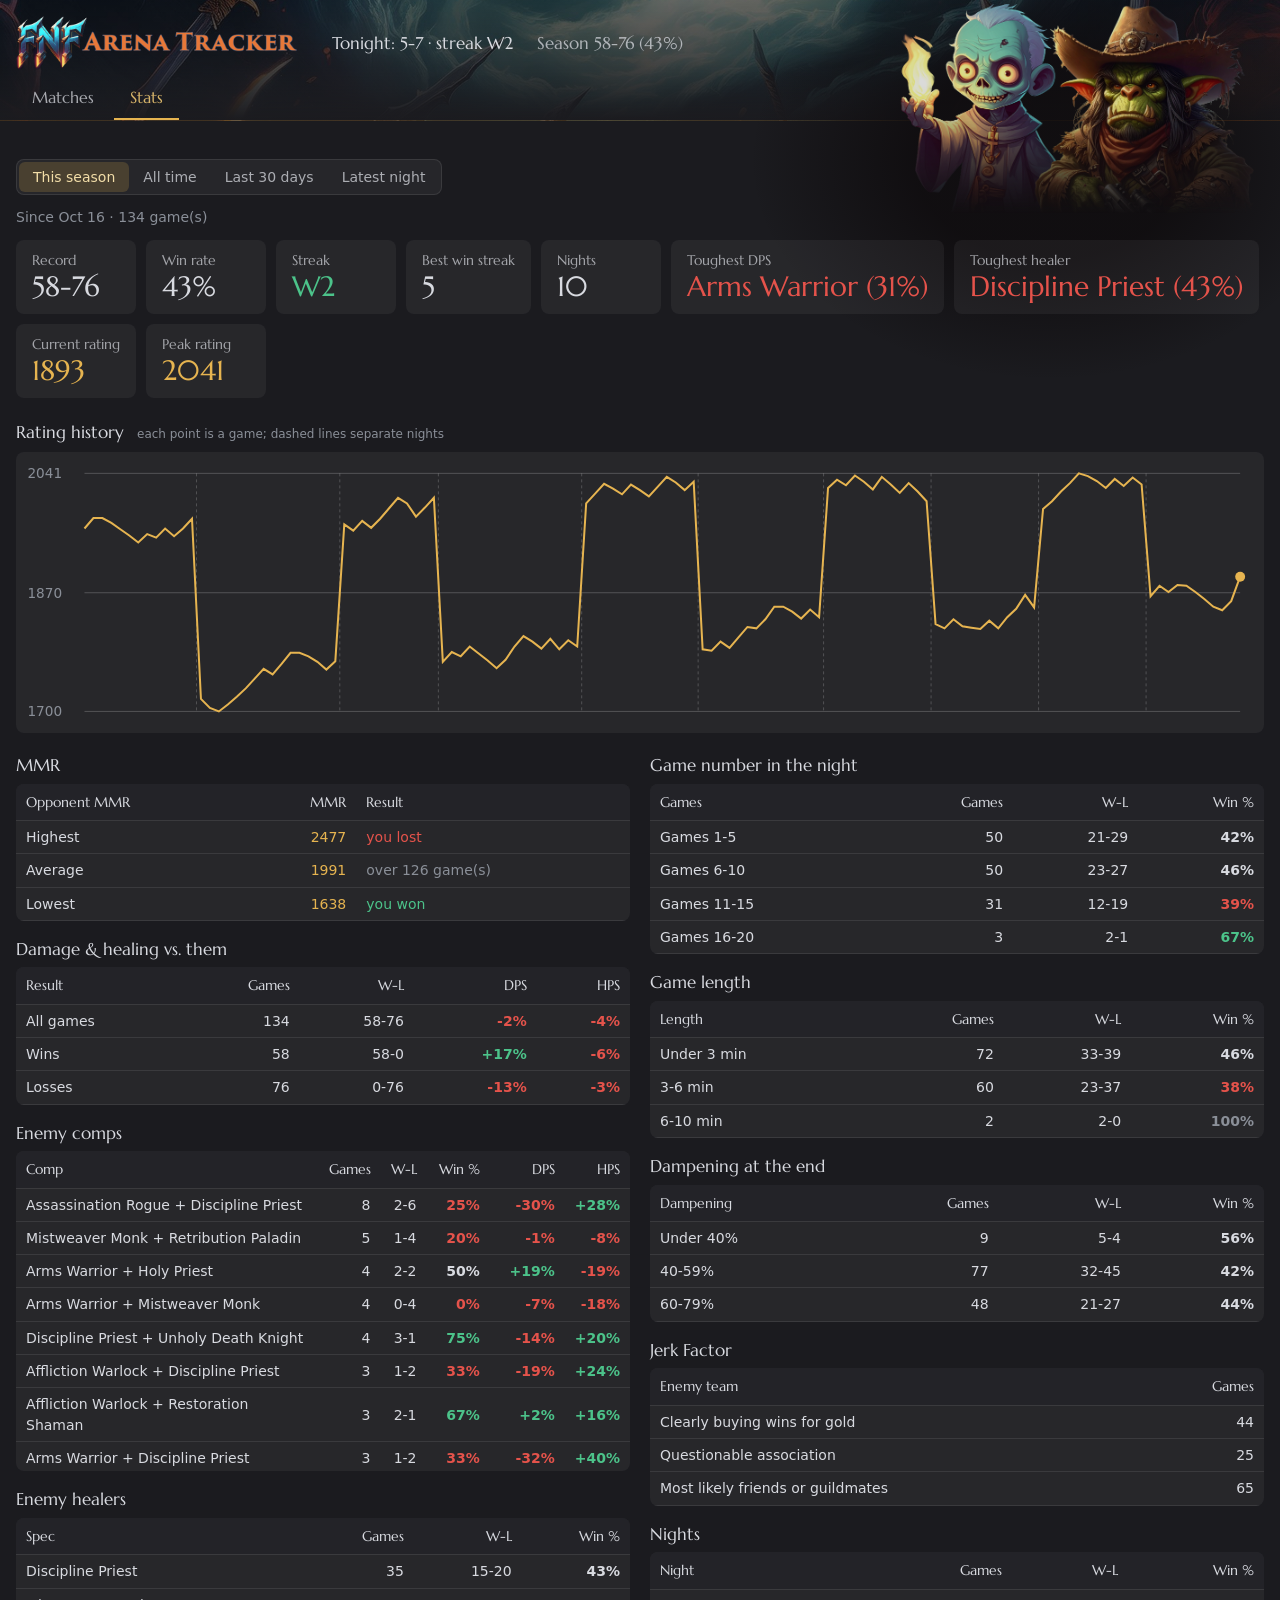
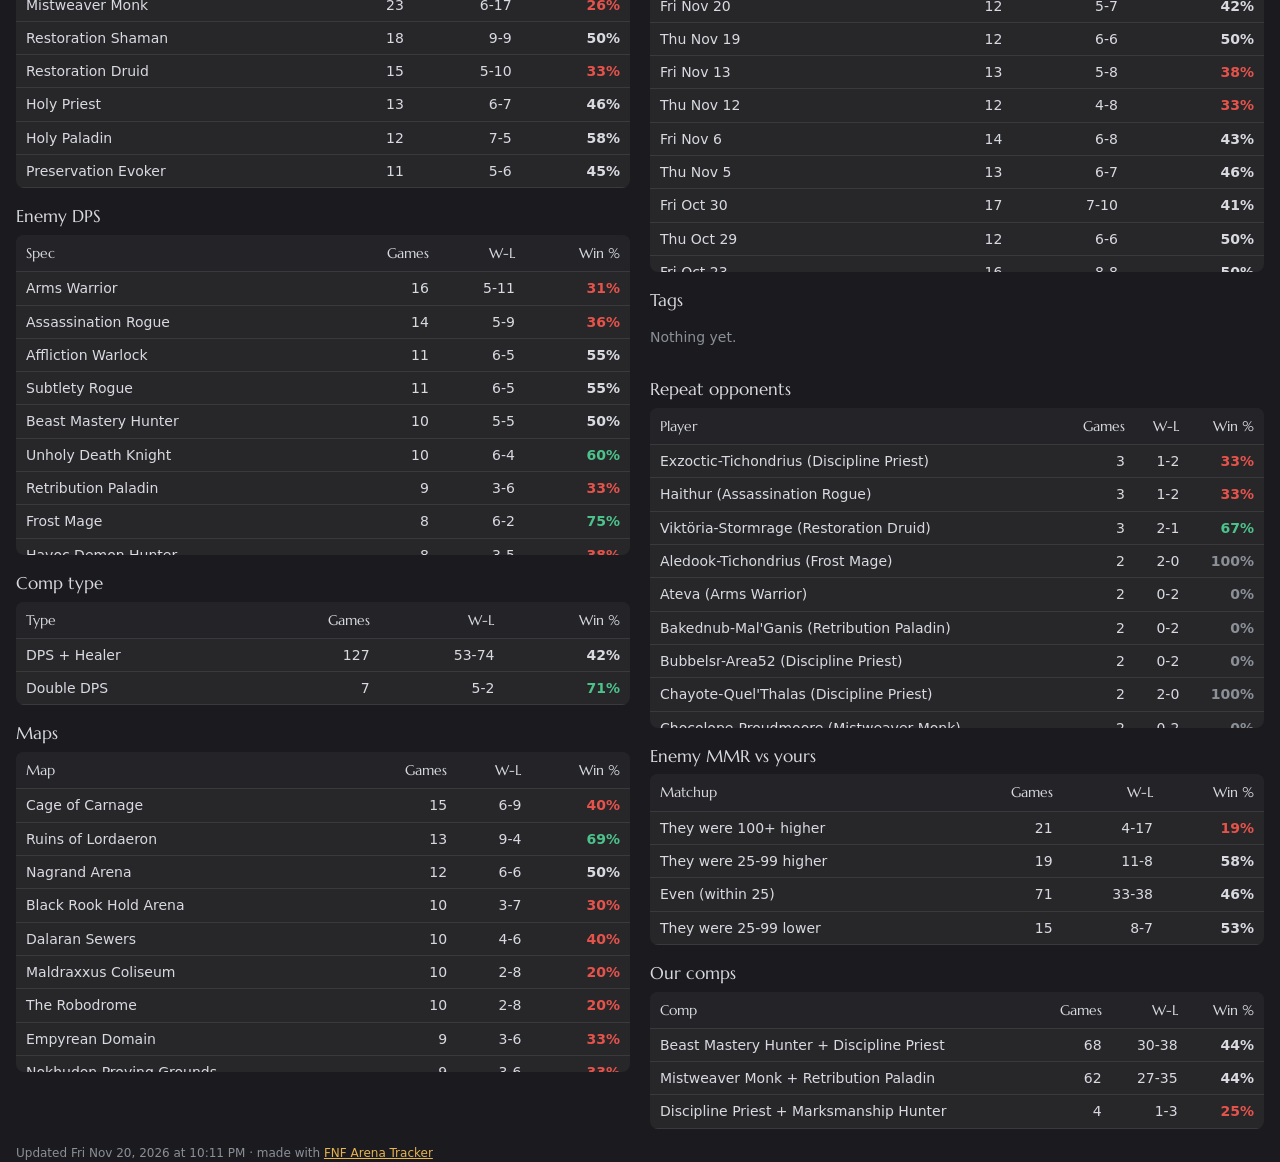
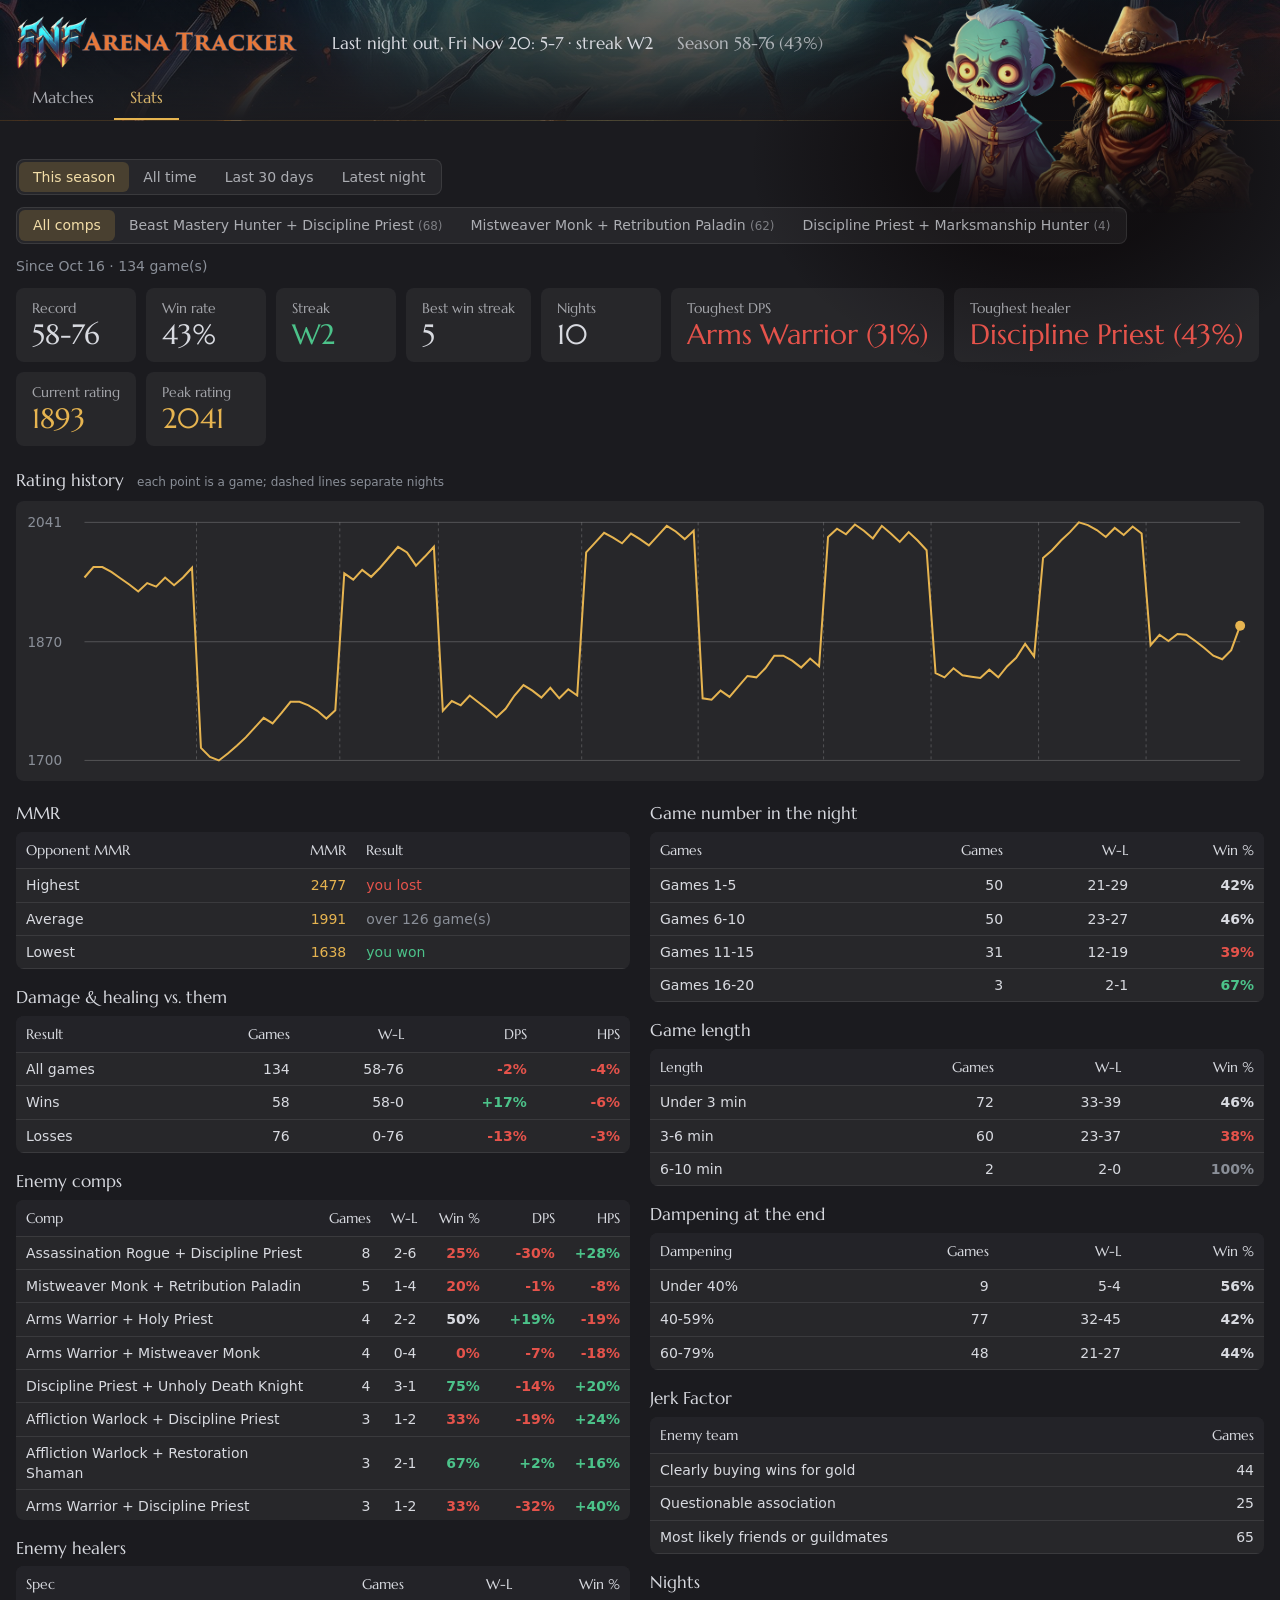
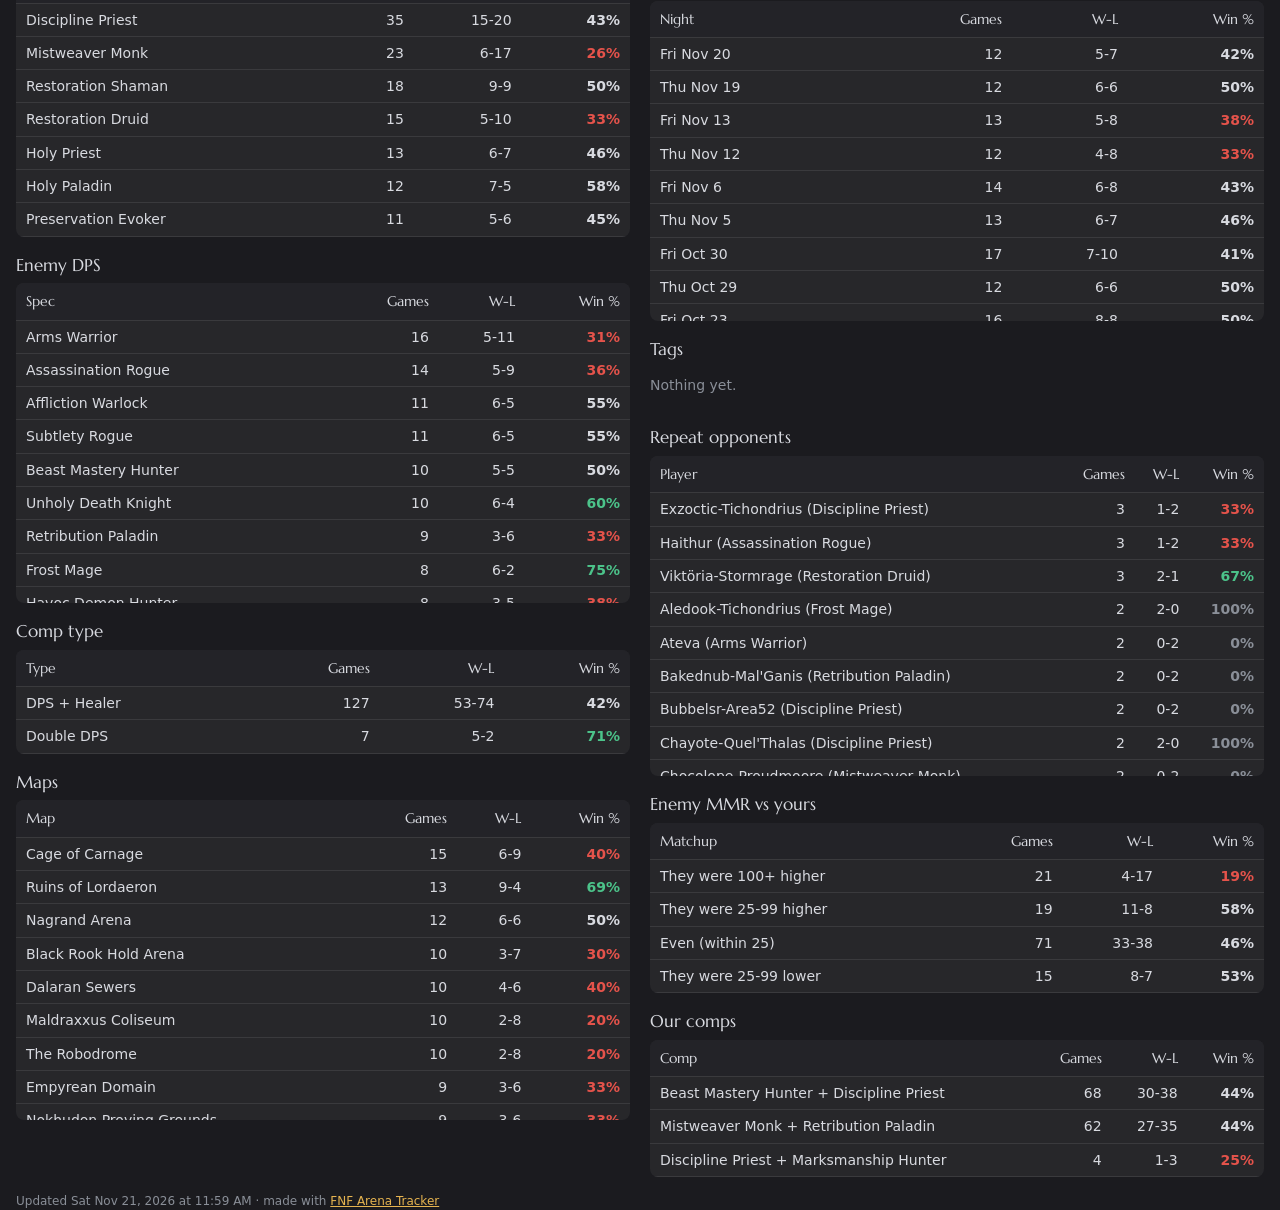
